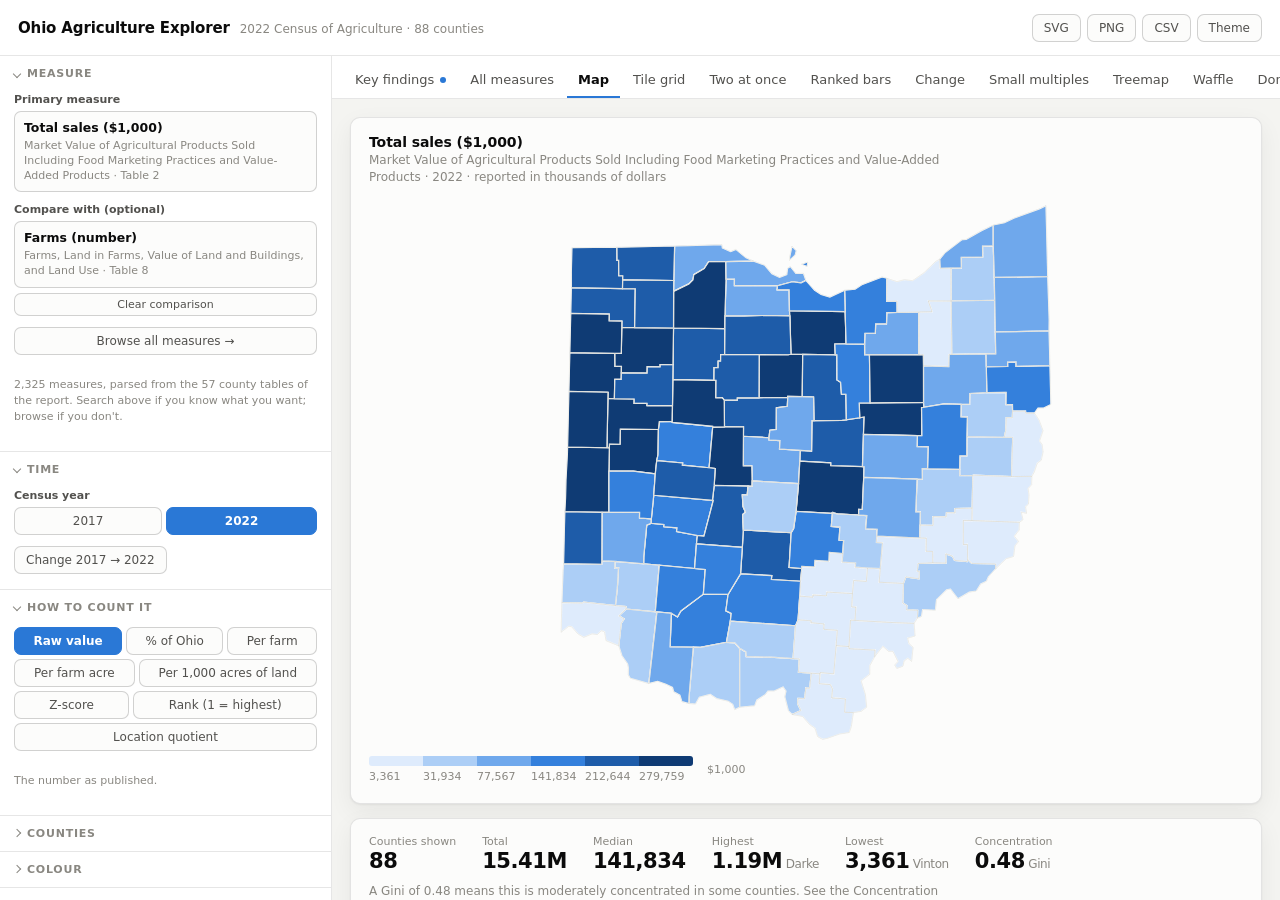
==== index.html @ d9097a83 "Add measure dictionary, nudge toward Key findings, fix label collisions Browsing beats searching whe" ====
<!doctype html>
<html lang="en" data-theme="light">
<head>
<meta charset="utf-8">
<meta name="viewport" content="width=device-width, initial-scale=1">
<title>Ohio Agriculture Explorer — 2022 Census of Agriculture</title>
<meta name="description" content="An interactive explorer for the USDA 2022 Census
of Agriculture, Ohio: 2,300 measures across all 88 counties, as maps, rankings,
treemaps, waffles and more.">
<style>
/* ============================================================================
   Ohio Agriculture Explorer — design tokens and shell
   Palette per the reference data-viz instance (validated light + dark).
   ========================================================================== */

:root {
  color-scheme: light;

  --surface-1:      #fcfcfb;   /* chart surface */
  --plane:          #f4f4f1;   /* page plane */
  --panel:          #ffffff;
  --text-primary:   #0b0b0b;
  --text-secondary: #52514e;
  --text-muted:     #898781;
  --grid:           #e1e0d9;
  --axis:           #c3c2b7;
  --border:         rgba(11, 11, 11, 0.10);
  --border-strong:  rgba(11, 11, 11, 0.18);
  --hover:          rgba(11, 11, 11, 0.05);
  --accent:         #2a78d6;
  --accent-ink:     #ffffff;
  --good:           #006300;
  --bad:            #d03b3b;

  --series-1: #2a78d6; --series-2: #eb6834; --series-3: #1baf7a;
  --series-4: #eda100; --series-5: #e87ba4; --series-6: #008300;
  --series-7: #4a3aa7; --series-8: #e34948;

  --shadow: 0 1px 2px rgba(11,11,11,.05), 0 8px 24px rgba(11,11,11,.06);
  --radius: 10px;
  --sans: system-ui, -apple-system, "Segoe UI", sans-serif;
  --mono: ui-monospace, SFMono-Regular, Menlo, monospace;
}

:root[data-theme="dark"] {
  color-scheme: dark;

  --surface-1:      #1a1a19;
  --plane:          #0d0d0d;
  --panel:          #141413;
  --text-primary:   #ffffff;
  --text-secondary: #c3c2b7;
  --text-muted:     #898781;
  --grid:           #2c2c2a;
  --axis:           #383835;
  --border:         rgba(255, 255, 255, 0.10);
  --border-strong:  rgba(255, 255, 255, 0.20);
  --hover:          rgba(255, 255, 255, 0.06);
  --accent:         #3987e5;
  --accent-ink:     #0d0d0d;
  --good:           #0ca30c;
  --bad:            #e66767;

  --series-1: #3987e5; --series-2: #d95926; --series-3: #199e70;
  --series-4: #c98500; --series-5: #d55181; --series-6: #008300;
  --series-7: #9085e9; --series-8: #e66767;

  --shadow: 0 1px 2px rgba(0,0,0,.4), 0 8px 24px rgba(0,0,0,.35);
}

* { box-sizing: border-box; }

html, body {
  margin: 0; height: 100%;
  background: var(--plane);
  color: var(--text-primary);
  font-family: var(--sans);
  font-size: 14px;
  -webkit-font-smoothing: antialiased;
}

button, input, select, textarea { font: inherit; color: inherit; }

/* ------------------------------------------------------------------ layout */

#app {
  display: grid;
  grid-template-rows: auto 1fr;
  grid-template-columns: 332px 1fr;
  grid-template-areas: "head head" "side main";
  height: 100vh;
}

header {
  grid-area: head;
  display: flex; align-items: center; gap: 16px;
  padding: 0 18px; height: 56px;
  background: var(--panel);
  border-bottom: 1px solid var(--border);
}

.brand { display: flex; align-items: baseline; gap: 10px; min-width: 0; }
.brand h1 { font-size: 15px; font-weight: 650; margin: 0; letter-spacing: -0.01em; }
.brand .sub { font-size: 12px; color: var(--text-muted); white-space: nowrap; }

.head-spacer { flex: 1; }

.head-actions { display: flex; gap: 6px; align-items: center; }

aside {
  grid-area: side;
  background: var(--panel);
  border-right: 1px solid var(--border);
  overflow-y: auto;
  overscroll-behavior: contain;
}

main {
  grid-area: main;
  display: flex; flex-direction: column;
  min-width: 0; min-height: 0;
  background: var(--plane);
}

/* ------------------------------------------------------------------ tabs */

.viewbar {
  display: flex; gap: 2px; padding: 8px 12px 0;
  overflow-x: auto; scrollbar-width: thin;
  border-bottom: 1px solid var(--border);
  background: var(--panel);
}
.viewbar button {
  border: 0; background: none; cursor: pointer;
  padding: 8px 11px 9px; border-radius: 7px 7px 0 0;
  color: var(--text-secondary); font-size: 13px; white-space: nowrap;
  border-bottom: 2px solid transparent;
}
.viewbar button:hover { background: var(--hover); color: var(--text-primary); }
.viewbar button[aria-selected="true"] {
  color: var(--text-primary); font-weight: 600;
  border-bottom-color: var(--accent);
}

.canvas-wrap {
  flex: 1; min-height: 0; overflow: auto;
  padding: 18px; display: flex; flex-direction: column; gap: 14px;
}

.card {
  background: var(--surface-1);
  border: 1px solid var(--border);
  border-radius: var(--radius);
  box-shadow: var(--shadow);
  padding: 16px 18px 18px;
}

.card h2 {
  margin: 0 0 2px; font-size: 14px; font-weight: 620;
  letter-spacing: -0.005em;
}
.card .caption {
  margin: 0 0 14px; font-size: 12px; color: var(--text-muted);
  line-height: 1.45; max-width: 78ch;
}

svg { display: block; max-width: 100%; }
svg.chart { margin-inline: auto; }
svg text { font-family: var(--sans); }

/* ------------------------------------------------------------- sidebar UI */

.group { border-bottom: 1px solid var(--border); }
.group > summary {
  list-style: none; cursor: pointer; user-select: none;
  padding: 11px 14px; font-size: 11px; font-weight: 660;
  letter-spacing: .07em; text-transform: uppercase;
  color: var(--text-muted);
  display: flex; align-items: center; gap: 7px;
}
.group > summary::-webkit-details-marker { display: none; }
.group > summary:hover { color: var(--text-primary); background: var(--hover); }
.group > summary::before {
  content: ""; width: 5px; height: 5px; flex: none;
  border-right: 1.5px solid currentColor; border-bottom: 1.5px solid currentColor;
  transform: rotate(-45deg); transition: transform .15s;
}
.group[open] > summary::before { transform: rotate(45deg); }
.group .body { padding: 2px 14px 15px; display: flex; flex-direction: column; gap: 11px; }

label.field { display: flex; flex-direction: column; gap: 5px; }
label.field > span {
  font-size: 11px; color: var(--text-secondary); font-weight: 550;
}

input[type="text"], input[type="search"], select {
  width: 100%; padding: 7px 9px;
  background: var(--surface-1); color: var(--text-primary);
  border: 1px solid var(--border-strong); border-radius: 7px;
  outline: none;
}
input:focus-visible, select:focus-visible, button:focus-visible {
  outline: 2px solid var(--accent); outline-offset: 1px;
}
input[type="range"] { width: 100%; accent-color: var(--accent); }

/* segmented control */
.seg { display: flex; flex-wrap: wrap; gap: 4px; }
.seg button {
  flex: 1 1 auto; min-width: fit-content;
  padding: 6px 9px; border-radius: 7px; cursor: pointer;
  border: 1px solid var(--border-strong); background: var(--surface-1);
  color: var(--text-secondary); font-size: 12px; white-space: nowrap;
}
.seg button:hover { background: var(--hover); color: var(--text-primary); }
.seg button[aria-pressed="true"] {
  background: var(--accent); border-color: var(--accent);
  color: var(--accent-ink); font-weight: 600;
}

.btn {
  padding: 6px 11px; border-radius: 7px; cursor: pointer;
  border: 1px solid var(--border-strong); background: var(--surface-1);
  color: var(--text-secondary); font-size: 12px; white-space: nowrap;
}
.btn:hover { background: var(--hover); color: var(--text-primary); }
.btn.primary {
  background: var(--accent); border-color: var(--accent);
  color: var(--accent-ink); font-weight: 600;
}
.btn.sm { padding: 4px 8px; font-size: 11px; }

.row { display: flex; gap: 6px; align-items: center; flex-wrap: wrap; }
.hint { font-size: 11px; color: var(--text-muted); line-height: 1.45; }

/* metric picker */
.picker { position: relative; }
.picker .current {
  width: 100%; text-align: left; cursor: pointer;
  padding: 8px 9px; border-radius: 7px; line-height: 1.35;
  border: 1px solid var(--border-strong); background: var(--surface-1);
}
.picker .current:hover { background: var(--hover); }
.picker .current .lab { font-size: 12.5px; font-weight: 560; display: block; }
.picker .current .ctx { font-size: 11px; color: var(--text-muted); display: block; margin-top: 2px; }

.results {
  position: absolute; z-index: 40; left: 0; right: 0; top: calc(100% + 4px);
  max-height: 340px; overflow-y: auto;
  background: var(--panel); border: 1px solid var(--border-strong);
  border-radius: 9px; box-shadow: var(--shadow); padding: 5px;
}
.results .opt {
  padding: 6px 8px; border-radius: 6px; cursor: pointer; line-height: 1.3;
}
.results .opt:hover, .results .opt.active { background: var(--hover); }
.results .opt .lab { font-size: 12.5px; }
.results .opt .ctx { font-size: 10.5px; color: var(--text-muted); }
.results .head {
  padding: 6px 8px 3px; font-size: 10px; letter-spacing: .07em;
  text-transform: uppercase; color: var(--text-muted); font-weight: 650;
}

/* county chooser */
.county-list {
  max-height: 260px; overflow-y: auto; border: 1px solid var(--border);
  border-radius: 8px; padding: 4px; background: var(--surface-1);
}
.county-list .cty {
  display: flex; align-items: center; gap: 7px;
  padding: 3px 6px; border-radius: 5px; cursor: pointer; font-size: 12px;
}
.county-list .cty:hover { background: var(--hover); }
.county-list .cty input { accent-color: var(--accent); margin: 0; }
.county-list .cty .v { margin-left: auto; color: var(--text-muted); font-variant-numeric: tabular-nums; font-size: 11px; }

.chips { display: flex; flex-wrap: wrap; gap: 4px; }
.chip {
  font-size: 11px; padding: 3px 8px; border-radius: 999px; cursor: pointer;
  border: 1px solid var(--border-strong); background: var(--surface-1);
  color: var(--text-secondary);
}
.chip:hover { background: var(--hover); color: var(--text-primary); }
.chip[aria-pressed="true"] { background: var(--accent); border-color: var(--accent); color: var(--accent-ink); }

/* palette swatches */
.ramps { display: flex; flex-direction: column; gap: 4px; }
.ramp {
  display: flex; align-items: center; gap: 8px; cursor: pointer;
  padding: 4px 5px; border-radius: 7px; border: 1px solid transparent;
}
.ramp:hover { background: var(--hover); }
.ramp[aria-pressed="true"] { border-color: var(--accent); background: var(--hover); }
.ramp .bar { display: flex; height: 13px; flex: 1; border-radius: 3px; overflow: hidden; }
.ramp .bar i { flex: 1; }
.ramp .nm { font-size: 11px; color: var(--text-secondary); width: 62px; flex: none; }

/* ------------------------------------------------- measure dictionary */

.browse-card { padding: 12px 14px; }

.browse-head {
  display: flex; align-items: center; gap: 9px; width: 100%;
  background: none; border: 0; cursor: pointer; text-align: left;
  padding: 2px; border-radius: 7px; color: inherit;
}
.browse-head:hover { background: var(--hover); }
.browse-head .nm { font-size: 13px; min-width: 0; }
.browse-head .nm strong { font-weight: 620; }
.browse-head .tw {
  width: 6px; height: 6px; flex: none; margin: 0 3px;
  border-right: 1.6px solid var(--text-muted);
  border-bottom: 1.6px solid var(--text-muted);
  transform: rotate(-45deg); transition: transform .15s;
}
.browse-head[aria-expanded="true"] .tw { transform: rotate(45deg); }

.browse-sec {
  font-size: 10.5px; letter-spacing: .06em; text-transform: uppercase;
  color: var(--text-muted); font-weight: 650;
  margin: 12px 0 5px; padding-top: 8px; border-top: 1px solid var(--border);
}

.browse-list {
  display: grid; gap: 2px;
  grid-template-columns: repeat(auto-fill, minmax(330px, 1fr));
}

.browse-row {
  display: flex; align-items: center; gap: 8px;
  padding: 4px 6px; border-radius: 7px; min-width: 0;
}
.browse-row:hover { background: var(--hover); }
.browse-row.on { background: color-mix(in srgb, var(--accent) 12%, transparent); }

.browse-row .pick {
  flex: 1; min-width: 0; text-align: left; border: 0; background: none;
  cursor: pointer; padding: 2px 0; color: inherit;
  display: flex; flex-direction: column; gap: 1px;
}
.browse-row .pick .lab { font-size: 12.5px; line-height: 1.35; }
.browse-row.on .pick .lab { font-weight: 640; color: var(--accent); }
.browse-row .pick .meta {
  display: flex; gap: 5px; font-size: 10.5px; color: var(--text-muted);
  font-variant-numeric: tabular-nums;
}

.browse-row .cov {
  width: 34px; height: 4px; flex: none; border-radius: 2px;
  background: var(--grid); overflow: hidden;
}
.browse-row .cov i { display: block; height: 100%; background: var(--axis); }

/* The compare chip is a second action on a list of hundreds — it stays out of
   the way until the row is under the cursor, or until it is actually in use. */
.browse-row .cmp {
  flex: none; font-size: 10.5px; padding: 2px 7px; border-radius: 999px;
  border: 1px solid var(--border-strong); background: var(--surface-1);
  color: var(--text-muted); cursor: pointer;
  opacity: 0; transition: opacity .12s;
}
.browse-row:hover .cmp,
.browse-row:focus-within .cmp,
.browse-row .cmp.on { opacity: 1; }
.browse-row .cmp:hover { color: var(--text-primary); background: var(--hover); }
.browse-row .cmp.on {
  background: var(--accent); border-color: var(--accent);
  color: var(--accent-ink); font-weight: 600;
}

/* ------------------------------------------- nudge toward Key findings */

/*
 * A dot beside the first tab until it has been opened once. It stops for good
 * after that (remembered in localStorage), and holds still for anyone who has
 * asked for reduced motion.
 */
.viewbar button .nudge {
  display: inline-block; width: 6px; height: 6px; border-radius: 50%;
  background: var(--accent); margin-left: 6px; vertical-align: 1px;
  animation: nudge-pulse 2.6s ease-in-out infinite;
}
@keyframes nudge-pulse {
  0%, 100% { opacity: 1; box-shadow: 0 0 0 0 color-mix(in srgb, var(--accent) 55%, transparent); }
  50%      { opacity: .75; box-shadow: 0 0 0 5px color-mix(in srgb, var(--accent) 0%, transparent); }
}
@media (prefers-reduced-motion: reduce) {
  .viewbar button .nudge { animation: none; }
}

/* ------------------------------------------------------------------ chart */

.axis-line { stroke: var(--axis); stroke-width: 1; }
.grid-line  { stroke: var(--grid); stroke-width: 1; }
.tick-text  { fill: var(--text-muted); font-size: 11px; font-variant-numeric: tabular-nums; }
.mark-label { fill: var(--text-secondary); font-size: 11px; }
.title-text { fill: var(--text-primary); font-size: 13px; font-weight: 600; }
.geo-stroke { stroke: var(--surface-1); stroke-width: 1.2; }
.no-data    { fill: var(--grid); }

.legend { display: flex; align-items: center; gap: 14px; flex-wrap: wrap; margin-top: 12px; }
.legend .item { display: flex; align-items: center; gap: 6px; font-size: 11.5px; color: var(--text-secondary); }
.legend .sw { width: 11px; height: 11px; border-radius: 3px; flex: none; }

#tooltip {
  position: fixed; z-index: 90; pointer-events: none; opacity: 0;
  transition: opacity .1s;
  background: var(--panel); color: var(--text-primary);
  border: 1px solid var(--border-strong); border-radius: 8px;
  box-shadow: var(--shadow); padding: 8px 10px;
  font-size: 12px; line-height: 1.45; max-width: 300px;
}
#tooltip .t-name { font-weight: 640; margin-bottom: 3px; }
#tooltip .t-row { display: flex; gap: 12px; justify-content: space-between; }
#tooltip .t-row span:last-child { font-variant-numeric: tabular-nums; }
#tooltip .t-note { color: var(--text-muted); font-size: 11px; margin-top: 4px; }

/* ------------------------------------------------------------------ table */

table.data { border-collapse: collapse; width: 100%; font-size: 12.5px; }
table.data th, table.data td {
  text-align: left; padding: 6px 10px; border-bottom: 1px solid var(--border);
  white-space: nowrap;
}
table.data th {
  position: sticky; top: 0; background: var(--surface-1); z-index: 2;
  font-weight: 620; color: var(--text-secondary); cursor: pointer;
}
table.data th:hover { color: var(--text-primary); }
table.data td.num { text-align: right; font-variant-numeric: tabular-nums; }
table.data tbody tr:hover { background: var(--hover); }

.scroll-x { overflow-x: auto; }
.empty {
  padding: 40px 20px; text-align: center; color: var(--text-muted);
  font-size: 13px; line-height: 1.6;
}

.stat-row { display: flex; flex-wrap: wrap; gap: 26px; margin-bottom: 4px; }
.stat { display: flex; flex-direction: column; gap: 1px; }
.stat .k { font-size: 11px; color: var(--text-muted); }
.stat .v { font-size: 21px; font-weight: 600; letter-spacing: -0.02em; }
.stat .v small { font-size: 12px; font-weight: 500; color: var(--text-muted); }

@media (max-width: 900px) {
  #app { grid-template-columns: 1fr; grid-template-areas: "head" "side" "main"; height: auto; }
  aside { max-height: 46vh; }
}

@media print {
  aside, header, .viewbar { display: none; }
  #app { display: block; }
  .card { break-inside: avoid; box-shadow: none; }
}

</style>
</head>
<body>
<noscript><p style="padding:24px;font:14px system-ui">
This explorer needs JavaScript — every chart is drawn in the browser from data
embedded in this file.</p></noscript>
<script type="application/octet-stream" id="payload">
H4sICNuIc2oC/3BheWxvYWQuanNvbgDsvWtz4ziSLvxXGB37oTqipg9xJ+fDRKhcqiqfdtley+7a2X0n3lDZ7LKiVZJXlqa3dmP/+wFJiSJAkOIFFAFIET1T
Nizx8jyZicxEIvE/P70uN6vH6Ke//vQweT/yrkeTyVsP+hB6F9HidfPqLX/3Rt9Ws8fNfL1ZRd5fvJvn2fKt99tyvvkeeeCt9zFafltNX55nj95oFU29SbSa
Ra9vvdvpau0h4r0ZXfwFwr+M/oLIzz+9/elxuVms+Qd++ut//M9Pi+n3+Najp+n3V/6332cvfPwnFPo+4L/Ol4uf/vqXAP2CQxjyX6frn/6Kgl8YA29/mvJb
8d8Yooz84seXnfNf3/60Wv7501+B/79v9xefz6OFeHG0vzj+BWCyvTb2f2GhH+4uDgmjvp9dHG4vjvLXfn2eTxdP4tXJ/urwF+RjuL98QP0guzzzabi/PFNf
fj39uplPxRuw/Q34Ewdsd33AH59lj49xiCDLrg/A9gYCNutnzrJ49TD/+D7KHh+FvyAc7KGHEMHi4wf5q2++zaez/46E6wOQB59fI4c+IQjt0adBCPePv70+
zl3/XTT/vlysxcujPDghgHh/eY5c9vTYJxQXwaH5y/MRUXAAyUtlQEKyl8oA76lFAFEACpIjiOW7zXoercTLszw0hMRg76DHlO0lJwwCtn94XwH9xXS1Ws7n
4uVzzPKHYyHKIR+GYI88JDjcY+MroL94nn5/mc6+ifhAQWsZQ7k7AEb33DIMQlxQ2zz4F/Pp6g/x4kgAP7s2BydgJCc3GAVhAXsmXDtaFQQHEkEuAQr21/fJ
Xq1gECLiF+QyFK4/W6yXEjRMeHrISE6tCNpfngJOfOHxBW5j0/t1Nl2IZgGGeckPuJXLmTVMw5zoYwSLoi/Qu3x9Xj7K74BAXoC4DLL9HWDo0+wO1A/9vVUO
tjcg+Ruspn/+vlyJlhOhvOnhlpjmLSeDOcMMMMquTxSW82LzY/q8/CYihEj++WnI4N5yxtZyr1+x6S88P8hd/z2XTtGuIUF5KUUgJ/tcMzJwOPdBUXnzsv8+
+p2z+yhdPxSMA/Dx/uFhiPfaSxGCQeH6ULj+fPon/7RwfSzorg/9nOFEEO+NT4AoxgXw8+SOuQMgXlsglvmI5oAHQXZtwAWH7K9NFcB/mM5Wv8+iuSg5WJhz
uV3OGQeG/PykFcDiDZhwgx/Rei09v6C8hL/P/vKE7uWSuwsMFMxaXnc/rKaLP7h5EC8fCtCHLHd5bpdhTnMZ3GsuVojOB+6mSVpLxAmXZVfn4FOf5QxniHOC
CRTgf5zO5zNRp4hALfcWaG5KTIDK5ixuRAvugjAlfoymG0lliaCyIGQ5Z4dQkPPVKPCD4pwlPP0qihYisUQgNgQ05+zEc9SeWcz9rAKzebn5uIlWi9foh3h9
YcolkIU5byTDBnHYcvYsVPD6afp9VmCWCswSiHNzCsjNWIR7haRgEULh8ovH5aM431JhvqVcjvbPHrK9teRSyR3ZAjZIuPzqSZJ5KrhSFMEcMpTPgdnVfcBR
LFwdi1dfzV5lbJggOAHOz1XCVILzXqavMGefosVKpJWGYgABwr1Ucvu+t5WUQkyLfmD+4rNvxRCCARH6EOeIDdkeHO44sKIfJTDLaZ0tvomXF3QWhzmxIX4O
GxrSnB9IFebs03L+PRLjByZobIhJDngS5OYpxiMjUJhkBWI3K4lVxvJPTrnW74EHaG/LEA/qCCs8en4S/L/Txz9koWFC7EMRzjngyaS1AyYIw6A4TeVt2f+N
fv89Wsk3CIAQuhE/p1OxDch5gdwLL/poebH8dbH8L/HiIq0M5CIrLqL72AdxdStOgvlrX00l7yYQWIVJMJJNIgHMZAbwOAWBoj75wsX/XEWyexMIzBIGg/08
wmOpvTGLo7AisyCvU1ezoswHArUY5X1LTksmlhhRBopCn7fFV9yvFGkNgejcBznXm4eFuYdHKCw69wLyy9VUMpWhwCsAJOe2In+fr+BCjwJSnGLzV988TkV1
DQU7TMK8KaM+2Ms84CzTYqYld/HP06eCGQ6FCRaF2QQYuzYA5pAJQG4SwYoJ9jN36BcyraEY9JC8tQkDHOa9YlW8j4QbrGbi4wMxDQUIyhuzEOemER7+48Lj
543Z54hPgVPx6gKxPoAsb81yqRBuiHOTFFNYs8/R7NureHHRDgcg59pw7z4XixNIi8GaYMw+R6tHMVcBfDHcgTl14gF4jlcSUlbwPQRgZty3Ea8diqE4zntN
OOexUv4iYcFjzevq5+VitRQsDQBCFOvTvNfEQA4Y7g5SVDRlTLz8+tvyeyT6BwAICUYePOVvEeaIDQmBqPAC4h1WkrUBQGA2gCR3dQpY3vsgABWYDcSrx2PC
1QVDHOy9g5hZLik5rzLMGQSiYnbzGtvhzXfxBmKC0Uc55yZE+zkQQ5JPtDAFu9fLr3ORXCiQiynM2RuWSGmWJWK5KDlUIH+zXvMoWbw6kmJkkItG0D7FAnj0
D2ABm7yxvJ1u5k+SNQNiDork5hEQp6lFZoOC3OQNwm20koQSCsTyiCYf6xCauzjIPzxTQHPLJ1iOjXR9MYrda20sln6wd1ohd0BJAZxAuL7ofgAk2mGazd5J
cg7jfXKCy79fsMN5h/h2uVpPv0mXR2KwAPKGmDtL+xkWhNgvmgQB+FUkCyUSaKV7xyyxOHQvlPwvfjE1JCC/WfOfxKsLlpj7eTgfp+G92+cHASgam/wMeDd7
LAQjAAn6yl3W3BzIWJhzP2je1FOFQbhbvoqTlJR0CnGQX2zILWXw4L5Ia15kJvyxubkRRRIL+gqwj4Q4LRfp8CcpTt95fZ08zpbrpXh1IekU7rU1XaPaS02c
JQmK1iA/w06iRfQoGhsx6QQozhsDtA8yUWyVSeHh8zI5eY7mXyVoxDkWZ/52ku5juXSiH8JiVijvsk7WUqoeEMEKc6RDYYVtbwpoAMKiFc6L5GTz/ftsLV5d
0FZCcqEIAEEuSsMwp02hApf71eb71424TALyKSf+uMmKXSY0CO1ziSHhDnLRpRRusHl9nK64qRTFngjJCRzSnPeECcJ7fLhSgcIr5MF/WMg+KxHsMMIY5LP0
QS4A51cvCn3+4r9NF96XaCXCL2WdAMtJTiB4ZyAgRdcvT+5vhXUSQJFobWDO0kMc5map2FEsWJu8pf8yXa0i6eriIk9+isI4yGcTAwIKQh8IF3995tN34fEF
Zgmfm/J32Bs0H3PfpECseIMfYrISUCGZmFt9jIEPcovihOQn8EAB/JdZnMgV19wBA+XeB6E0H45gUFxhyFvLL8ulOIkwMZmIglyYiRHO2Uri59bckUKnvvzg
pn4pyiQToljsA0Em9wrFrRkKUUHm0f/+4+1P36LlT3/9n5/WP16SRHo0jesdLpbzefS43upYOpaWLoif43+dPeVWsV5WyxeuOEmdw8FFr/9Nbv49WnOPbf8E
t8v5j2/JfR+Xyzh/Ol0nt/6P/0jmA8Cnr3iG5y7zP97+R+Kr81lGHoLcHiZDNNgOsThNnA5lI9woxJYZAJpdinsRyRAk8hCPwJKh/TMwH0kjySP84x//G9NW
BlQa/iqBUsfKzWGCv3Ch5pjEYR7aAQBoAN8mcygNt0M+46opDwGUDO1wArEzhQtDfnL5OIjeDgWMEWmIBoilQ9vLx0MsBSoI4O65YMBS7ADbDSVPrxjavtAB
hNMUvhLhkoR/G0kMAj9FirJgKwZ84k3xpNsX3g3lXoUPxUFHyRAOsiHG7VDJkI93lycAw5KhgPvz26H0UeOhMJSGQu4rCEPbFzoIMSuHWL0s0Rzj2O8IExWF
/J22EoS4mY+HEJ9KtkOQ4e0QotlQCjvmnksyFAPpJ3KG4VaR48V1gtKh3YeCACXgcW9id0MI/cSWcFuejaQIA+bj7KnSBwUMAmkoefZDcAalEqtKd7exCAzT
5HHQzrBRLnTJAPcAsqHkvQgPdnYjEEsjiNHtUDYSZwCSEYK2Q5C7QMkQ3as5Sz/E0O5D3GdNbsefY/dMIEwvBTl22yHMtkOYyiMU76wWt2MJt5mlEd73EPhJ
pKcEv6wioTkB+JfAh4k1xPy5k2fEHHqE0iEGt0MQBiQd2mrvfohbFSB9kTt2UBri9mY7gklq8BUjBLHt0O6pIPd75CGWfVF49kNwklLToF6JbgOmz4O/t3EF
FPF3xpc7ZygZwlge4QDubFycyUuGYDaUfIaFjG4HKGbJCIM7w0sJV4w0abG7G+WecjzENQPubse/kQzRcMcT4DNrMsQYk4YopHQ7xCNNkDwU2lEgvN5BfwKU
+hPKzH6byW43jdGA7kBBqVksjjAfwhJPSeFOwbg4NL02prtPhSS1FhRRaQSHGeE+2FrvAGdDnNbU7OPd3Adx6gpijKg0FC/67qZWbt3TIYKlmTt5wUMc4FIT
os5BtJF5HAfhiUXDaKfQuyHuGezsAEpNIWIhlIZwAHaWx/fhFjsEpCEEdpfyQXp1yLaTBh/iljmZ5wKcWSzAkqtn7uH+sUDI5AeNn/0QmKR0MlRnRdp4Fgrf
lE9DqXXcKSsfClOnFu3MDP8xrsmOh3AAhaGcU5tUd8kjEKQhiU93TkpcXJMMgcyVyYb2Xyy4zNLDH0KTlpqHsjRH+9ktfsrM+GHf3zr2OzkMt2/iI1k0FUM8
0MfyENhPndtrBYBQaYgGJJvvMFWPcNsuzm3KoRDCwlD8fgchJ2WQq3MzbQBH3PtJppYgZGWzjXJO8n2SfDFeCtqpcJzsi4cYkEd2Qodj1U1mqbhKNM9LnOEB
kGVDMJ0XcYZ59qQ4sxnCwx/0J0pta1ntWRuDwFL1BARmukhDlA75TBqCEO7sAYWQpkNA6fmXxgeKKAKiBLuQgCyu4PNlOuQTeQiCXUDCXV2QDqEwG0q9mCDE
mTFjYepUhAGQh1CQvU/Io/3EjYIoG0qFIUQZEIzHWukQ2FmzPICHKMWg3ONW1+i2cVoUU7/CQciGQLDzSEJItkMEZkPhdgILSDHCKI9CqJ+4OwCSLHsUr+LF
QxjugnHufMA0xsFI8lEUQ8nrHFSaUhOkrjZtFZ0HYRJycOOykx4Yv5tqhOJMPYAPYckQA3g3xM0USodINgKSWW/nce9HCnOxOJR/zEOmG5Yam7LF31aSSWBi
lmmYuZtxejJWOwBhlsQkaWSSpSIxSm052PnJDAGWRiF4L4Tp1zD3W3eyG1dWx0MszCQ8ROkXfZo9AE1DIwIyh154zEPIled/S5aeW4lckV6FEOyGAMJIGIrn
b7azrX5Q8LUUnpxwx4NpnFLpKanNa5XJkW2K0vIosiTFVIoi3wKC7XyGAjlRsxMM+Avk2ilMSzDe0RYIk1duCGRhHAZh+kUIswQPTQU2m13iB0Xp7AKzIJEF
MP1QiFSm9WCKpzQnodzR0soDBtvZG+xzK2GCLgeLSEPccEDJs0TAx/IQyVytiuAvF2XB1LULwT4UC+h2KMgeK/egB+Pa8lCspPCgVXYBoK1lz5IpCAWp0fYB
kIYwYfs8gZ/mpUgAsiG8zamFQWY3aTIH4b2EBemHYLD/EApxmgjLTLIfb91LhpiYTcily/ZJ/yypJr3PIdFkpTO1usq81XIQJImo0N1aBZ99CUDy0Db4pGi/
hLN1eCmCVBrKvCo+R/tBkA5l05AquVvIACvSxDBNGGVPJT37QTDLV37UGwLapdILU6xqIt4N0XCfTU/NJqFoZ5MpSPWTx1uZjYzLgZIhuB8C6URMQZDl4VPj
Ssnuhij5nYR09614T2U6tLfSnPb0CTI3A8QZueTRKcwvFSYvmF2KpXYbM7h7chj6yYfQLuEKueuQPhMKs4fi3kRydUQzTaMofT/ESGGIApif0pKhTLUF3A9J
QliqVspi8HYrgCjRfLzzKfZraAxmlozF27WSoSwKwQSl7i7a+fYYp24yA36WTWU4dZNzCVaYpqOYD7KgAG0/hTOzBVJrRyECQnaTD4FgZ7VIEq7FQ5lti+sf
E6vFsmfgoWliFLm12z17vFqevHSYZdAZTh8LU7JfXtxCA7LwRUDrYE6blK+RKyq+22gxgqk0+bu8T9y0IJV7rqaZp0MDlg7t3MY0YuZI7uISxpU+HcqShAyn
qwpcsnYRcxBX/cdDmWcZ+Gna38fZlSiF6SP5uzCIBT6/XxC7QoFwJT60y5fzIUxg+qlw98WAkORTQbj7EJfzIBlhQfYukLHke34WxgdhenFIssV+HD9nEMcM
uweNdy2kQ5nu+zDYPnsWRqffIpkf6YepLfCz1YCMA4AKQzEtB6PcUnOv3rLZRk74fJXChjNHOhsiWeyPCQ9XxU9x/ywxaj7KvFiVzBUhKOIkI8m1CqTkZsYx
G8I+zU+vcVFmSMK8dx8P7SU8qaxIdhuF0vdICLJ5gxuhZCjI7D+iMB0hOxHgvml6JUao4MkH8V6pDCk+iSWPgLO5DMf749Lq0QziYDuSSZPAw0E/oLw8QbW5
ro1cFF3IpOYwGcqKbtK18bhsZQ8JYrgwtKtgylAqlispapoKPqv4VIdAAqXRakkbjVYRO2DJi3DHY2c9IN46ecTP6jVQsM3LZ07lLjzP8vLxQkmal2O7RHU8
lOblKN5iHld1pKE+3SXY9kNxuw+p9iOrWthfi3tC2eUhTZ1dul0eVtSRKKpN4q2CKL0jzT6FIEgvT2mW3s2Dc9CjKU2aKnfmtVpWl5cFERc3khaFIEKk2iGC
grAwBHdfJBCkhSJ+9qn9UBYqxZUlafo8zJyOtB6MK0DmQgUo+R4Pb4OKtcniAmb+dQ6uOpZqg7LWuI3DqHh/xcKzYnm6YhE7lyBWpJFVyebdkJ8VM3B/h6RD
2cIR8VPIuU+YeZFhGtLxCQuXsye840ELVCrSZT2UWi2cF5YBi0uFEG7D4YAE8hDJKjU4ZjgdCrA8tEd4pwwUY1quMgXFUq7KK9buFSv8ijoAVcJoi0O2hiFC
czDBW6ogZftnWgXXhYlPMTsmaUT1UAD3ruR25Tzws2QCCoT5I56zfSIPFevZikVvxcI4Ctm2/CUsLzDOv90hvFmpcpSVsbdbuE+TXNwqiAv3cZgpra3nwkWc
NnyQhrhEJuEikCvciiM42F+8WAanKJbbPShBPpKGkmc/aGtKY4WSfmptvJ3iCq5qmVeqKFWUnSYlU0E6xEg2lNZOAR/sKljZ1hb4jITZULqe6WeVr2y7TB8y
sPNruDxvs/Uo+x5hSWQbb7zfPZafrjhlyeO47V6YhLFxX6rdp2C6SpQFxIkzl3wmUCxsH3TdS8W+rGdIq9wN3VZB4KxUm8fVaYEDzCx54njEQxTtpmISpAkA
tIuit5maZIjtXCQUpphAuh/iIWJad5FVXCMCE2JAuJuJUVpV6O+T0ElWJokPw92kzqEHQpqAPztD26FsJP+CB01NqW6odrR0ypXtE0KKtJEquVRMQSkSVYp0
liLppVhnUGXvi1X8ilp/4YUOyXT5qnJ5U7s25idb0vTBzmgEIdvWnflUHtotkWx1uGRo/0UCtxVdxaGAAHmIoiAbCtJgi4KtXCeLDKnnAejO3FC6XSEI4O4h
GE43RpAAUXkoZLgqvCsEgYpQsRBQKsJOCdWDYUSp+VLuF21Vu1i+dJMrJVQUHBarEhUL3opl8YJYKWFSxPCKSF+RD+CEbh1tUrUUlX/rg5N9af5H3X+03YIv
S9dSIAikpVVC2c5tiYsupAq8bCjce0XFaj5V2ZyiuE5Rglcs1KMoXXhCu+oSHFffpJOWTzJ3KlZcaSj/jgfLHll52WPZrtE28p9mu/k774viuNefzMo4zCo+
kkXJeCjw9+uU6RcJykrnuLACeQikVZQByirnkuxnPJSZCcxAKH1qN0Rxlt/BIK3q4fiHmcalZTZ058TFybrtY4VZyR0M0oeg+wxZ3AcjKe4MswIWxLb1npDI
QygM87VVCQ5s9ykQd/BIAMyKYWL3NBlC2eWhn7p6KFtBSPJcyZIfzWodGUjX9/blgnhLhZ8tMyQKngxl5V0kfRu0LzwkNOUrc5nipa/0OSHLLMquFhFCuqcw
ZQfuSxG3pEKaPfp2YWe3pyNeRUl5QD4IsyUTiFIt2a/R5EXtkPyXRxjl/XJa5TOKNR2Kyg9A6LZOFEkjQZDtGso2mgQ+UO09KdugotjFotjrorBqCtsnvM4h
w16+MFjSk7zV0mAxa6/aUKvYparYyyqXXqhqHBSFEKoshCJXUchnFHMeisyIKn+iyLIUVyoEZA5Ww5W6QqVdApuzpfT+FD6iwpNU+JsUBlhIysXXSMt8MUVY
+hS3ldm1/JQujg/LvrjN00F/N8SflApFebHTg4iQ7vbTxoLJJpt9UF/MBihyBsX9rIpNr6oljeLCh2J5RMD5oJ6WZ3ZVhx60CSmTyDBeW0QhzQeLyQpkCMqD
ZUVIXYy7uT+QrmcTsIsC+fS3/R4JhKLZePE022yN4v7d8ZDvh/m6jeRJs/ARpeuplGRbEzkfRFg93ebSk9VatH92nH5xtwFru18xubiMAqqRZUSlBlXd0alL
aSTbTdqqaknVrKaYLIrutMLpFm54EIFSt1XddarVlF3YC5XkPOOBbJZVbOotbP0tSUUU9vLvFhe4ZhN5aNcqIJ6ylQNc0cHhzVj5LVvFjV25Fz5YY1pqKlR9
s9pYCkWCrlDtrqiJV1bOq4r/FKVqaQUH9LOSDRaQtHCIZv0cFOk/RY5QkUnMv87B1FN5WxbVUROdNmPnnEiUriv5KHu3pGNSUg2dG0oT4fmhbXqV0Sy9WtyP
XdiyrdjWrdj8Le8QV/u6+Zc5KLqlxlPdN63VXhHFrAMoSsuvwH4IppVc2U6nuENuUjWUFXFynzAtJMoaPjCSlueEOCsgScrqk9qmbO8Td1ZgWnkTZkMUpaVF
OHMzaUiS+hy2k934xAOaToWM4bxiJBP0fosUSz+E98X+cZ+kpACJZXtfAE6elDBfKOtOPpWVXAUs/SKPErMN53RbSQQz5QxCBNMn3Ss6Dej2U2F+X5g0hLFQ
PBVvcA/T96E02/Me9+OOh2CAy70EgdWDYlY6Q6n757Xf4a/oXSPkxhX174UqeXVdkqJ6Se7bpOjupG6gk3/Ug1sNS1W09EiNVtVghc1aPtqapKwrVXEPi2Kj
S8V2mADtw7y4o3QyBLMwz09Lu9mu+iMu0UvnHD5f0NKycUVtuaICXVGnrqhmV9S8Kyrji/vYcugdzK+X8lnW1bDVQkr5prLd9sPdQkduOWk/hIMsFiVxCjXX
hmX/IYAQPrRjrd7GM1Dec6W8FWOrXdLyTg/lfhDVrpFiQl+R9lcsDiiq5hS1daoKvGJXKEXvKMVebcWObrpdJ0LZijYDaQEIYr5yF8zBYj5UXsyn6oTfKo2F
GRN6CcF4039aarHb/xzvAdxWX1C8m9194G+rNrLy9ZCmBSDcOUZSEzhE9sXjrNAvQ9EXTtE9rtBjTtGJTtmvTtHVTpGqUyT0VMW6ebwORo2gfKNwsYtzq6hF
Cg8UMUTRp1M4fgrnUOVAFt1MRQpEkSfJPeXBhGCplSo7G6PVVFx0FRUOpcrtLPqmRQdW4eaqnOGiy6zaR1AocldUwqvq5YtV9Yra+2KBvqqK38fJG+JswkZb
vzduDCu4FsF+cSjuUJu+IN7Vh/KhZPmED/lZnjk5kSwegtl2s9SR4EOM7YOJVIaJT4Q6uXgo2yImsHpwJTIsX4lUtJdtt6VSSvWrO/Uo+vkouv7IC/rKZQPh
jgfDflIe9qtPgWwT+RcbxxS6y8SJp3QtM9dwJg2yEzHPukilgh/s6qCTM1KTEZitJ+1GWFa1i1IpjA+H3Q0FIUnNH8mWocBua1K2UI/8dPMiYDgr92Wp/wyz
bdjc9diuNSJVp5yDe85BedFPyTGTrQRR3mmr9NIU/krRqVF5PoqON8W+OHLzHFXPAFVjAVX7gdzbHHSiWHnnO+WZPG2m4WL6SZGjUmWyFPmuYlG9ovQ+ma2T
I1/2CYR4uVwawmmRZbjvQgzTmThEWRJs18BjHzvLbUaUvUhU/Q5zKBwU/HLbU3I8aZtQROGR7nzNrH4+3mSZNn/Buz1w8a7b3af2NhmhtMgQZ9pBYLgtH8x0
iE+IacUzykw+TsRVaHij6Iqj6Fqi6Cyn6D+n6FKn8KcVXrfCNxfwOpg1KZ1Ay07ybJXaLAq/YndKYQ+LugVKIbmiyMBIWZoqdcipTFGtFLqn0FCFHudf+GCL
5fJC6JJTMVutzRWLvhSlYYoCMkWZmaJrXNFDUM2qxam3OD8rZnEuEGI4guMsRHJ1AHDWAoWlrAMIdg/Kffd0a26YLX0RkjZL8MNsVw2Fad6Nh50ZDiyth+M2
fTe0rbwGOPNuuAu+HdpvXtiiDPxsbU8A/qAskIp224ozRts3NBe6hCt6ie92gSmGcm0JOAuB1AtW0UJWsflNtUWwuJFQsd2wYlOiYh9W8o4HfWhW7kMrTzpv
t+Wy6DDLTRuV7YYJ21YNYlyxN0Gxg0Gxz0GxG0Lltecf9WABSGmCazSfiy0wfb/duqNicbqwgC0tcSuWwZWL5aXt8ZVN9DMBU2wHVG4aVGwtVGxALO5SVHU9
VfRGzeNysIVC6SyjPlO7ffWDuKGMptk9tm9Ap+idUuiwUrl/LLfJrLgRTbFbrbinTXjQgxuVSn2kkjN2W22HLKb8irUFabYpHoLZEEnXeUCwT9mgdM0o61PC
h3A66YF9EgynNbAA7esHi30sFN0uFD0xFBkvRV5MseCsWJZWrF3nkTlojUq5Gq2fo4VUj9aOKkVDJEXbpGJvJUUDJh+njWD2+025QIbp11SVyeX1y4oqZ7kS
WlEtrSipLja5kRrhFHvl7DtQxQcAZ22j0reF2UqpgNtBR6iUSOVx5a2mFdnClHR6UnQ4kkqzlGc3KE54UGyAFR7iYLTGyte4f0TrtdRNt2UepJgUULUxLXYR
VVRfKRwVhTujcHqEhzjYRKpUVpRn73bpyb/vwahoh69oml+oj1JWUSkK9otV/aqmj7mnOtjwttRPUx8Eq0bpM/cVZuVQ5VvTULyvE+ERWTrj77vmpct5dN9Y
ik/lyZxMaVbXsLsSzKrl89f+Bx/7j7ItoMXmaDxcSh6ChESonUq2mmdLIDz6Z3mPYltYlHwIiSdZxBtTs6xngEjid5Ag6/iUTFz5ZBMfAmybf9pP4GH6RRxm
y7LJKlY8xLJrBUlTRbA/A0PRE1PROVPZX1O1OzYP4OH9L+VN25SnObeZZJMl4CQRme2oomHinvAZKitJwH6aoCVov6EQb6tcCJJ2dVGaFQgoNnoVd4Optowp
NpYVt58pNqkVZvHCTK90BiBO32/fyddnwbbiOcgvlu+QOrhgVmoF1GdVtmubWSiTVfR9VHSHVPSQVHSaVLlfRV9D4ZAUvBZFG0BF4zaVW1zwnRUOtsINVzjr
CpdeUVOcR/TgHv/yQynUJ0t2OScoV62nqOkrHqBYPDqoeLyQKoGkSDMpklHFlJUisaU4Sk9x4J7qWD7F4X2KI/7yyByclMu3JKjON2+jjao6w2JzbkULb5Am
N7M2IbsOgnGi3Q/yxTtJYj1r/1uw3EqjpbBsBfOnCJgUfW0V3W8LHXIVTXSLJZOqwkpF+WWxSFOA+GCysXy1+Hn6/WU6+yalG1t2eFP4onIrNUXDNVVXNkXz
L1WLsOKaZ2FlVO0P55/0YGVRebffqdTePWi33Kha/MNpG1+6i+63W7ljj5b6+26H6Xogo1lPIJDmvrjzJheXBoSUnn+hOCRDcZRG8byN4pkciiVKxUKm8MYH
l+LLY63p83Ihd94OO/Y3CaSyXPFgB7mYVlFymxvaddZV9jdRdEFR9UpRdFSR+65UttFIXuhgPFte7hCtHsWmFvGHu5zjlfUUUB6QpThGq/ysrXy7uWJTOsVZ
B8IzHJwqy/cvTjfzJ0nwQMtCJ8UxmYrDNIsnbhZP5Sw9ulPYC1jYL6g4X014poOxGauIzeLDwIXYrF2GSHW4knxGo+IkR9Vxj4ozIVUnRxaP61b03Cs25lM0
7yuefFs8Hrdw4JPiUKjC0VGKA6YkpA5SV25aN6/xmQYbcYsqCDvVke0Sd6oj0RTHfikOB1MeISbG6CXuYMFpVLiWRf9T4aSqTqMpnlmTf+WDLICK5h6rpVhT
CkDL7oFi47xCb714IG2cwsJg3/0qSJEk+5Z8qS/KIBD28yepWpA1Rd4e/kahv+9tnG7NibsZlHeUUfSdUXSnUbSw2Y7EfQzzGz7koVR4do0URFgONn4qnQ7e
cSsnutCAdNjuui9eVayVq/sLFnr0KXoTKDoYqPocUJIOESi47MnWx8z15qFIus8RZOVVQVolzva1Bn56pVwtY1p+EMQeP1LU6x5camMVHVrW06+buVj+57NO
O7SCrFEHJzSZfbmYZOqT5peDzCsjQfqtkDDZNQwZkzdoBTgMy/Z6qc+jKzuzLn7Kg6s4pTm48WomLeF0ycPzMC9N6u7r9ClL08gUZOkt7seBbeI6Sz/nvrdL
sivPYFJkpRW5a0WGO9kcIO5YIiTdS8rNz36ThJ/WOwZZlx3FVifFBh/FqU/Fo6EUB0gJr3jYIy2dKa6XckMN2LIDYHGGVRzlqTjwU3EsqOLwUMURo4qDSBW9
bguNX4vGXGHxFfOCavIoNElTtFJTNFxTtWUrNm9TZP4V6wOKVQTVWkNxQSLPVyw//+Csx5TPHmNS/yeVne+AT+qc8fn0azSPZ6z59PGPr9GKa/+rN108ee+j
P3e/vpktHuebOLzx0lPet3/42fv/Nr7/lXl8SmG7n99F/CP8k9Nv0W7ow3SVdOF5XC7W0X+tky7IyQV+2j0YH0qu8Tfh63/LvvkaPa7jvvj8m1eji1/fje/u
LscTb3T93ns//rL79c3l9cXVw/vL64/e59Hd5c319g8/8ytsFrP4xr9vL7heviR3veCqk/w+jbXlrz/dx/96yfGSydD/v56t59H+if/q8ZeFMEEIpp0ff/An
joH9Kf7DT/+IX/Of0So+g/Kv3E789Lp5eVlFr68RRx2AWJkz/FEf+N8v19P57pfR4yqqi3z6xb9l39GG+XR7weNgzj0TAXOCBcxh75g3kfYd5k7LeVK7pglz
/kjldqamtPNryHbGdpknkswjAf/gSPjXlHwF/m7bedAH/tfxnzupgHQF67WASCwgkQX/eCw0UYQCC27PBawPFtr4PAn4jvg8mIqYYyhgTnvHvInAn4TPk6wR
a8G8rZ/jlIMDAxFs6gtgazMqHSZV52ZTKM2mVICc9gt5LYNySlMn9H3Rjd9EWyTfevfT79EgqZiH8RYy/gyjz+PBcAMSbkzAjTXFrZcUSilWRw4VkRQqEgEr
2gkrXakPO+QK1cPqiCkLU2QslNzRUMANasBNb6rBDnkjTXE7UorAEKkjUhIMIQE9rAc97aG9HbIHmqLXS0huiKRhCSssYuV3wkpXKG2HXIV1sOovBDZEoKDk
+FPB8Qe1lK/v0NUU3atIdfFv++2h0hdyWqB68Y7hMqim8/nQ0eTo6spQ1EhD1PqOJQWkTFppD3EXpHqIJM2VKVALqWHiyAHlC0sZSCxkIEO/O2q9RZHmyhpq
iNrxY8gBJa4qhOTYQS3Y9RlBGit3QdgQu77jxyHtmiRlWJCyIOiCVA/Ro7m2jNVA6iix44DCVL0yGtZRuyNGjkNqXWWNRBi0BqqXuNFQpePfzgM1nj9Fq91K
7/FDxvHV+/HdFrKh0Koy5ttv10Wrh1BRjdCRLZSEEBURom0R0hMiWiBD6CBCRwtyLECLNEDrKMGNEToorcgSYUUW4M6YaQ5qLJAz2ACzHlx0CxAKDyDUl2tu
hMJVruhAcACafl1yEwCq2rLCP+23AkiXK26+cqE8QHfT15eBV2/uRpNbI4KXyhJKGDZErQeXvBypI8fDviRfgYBU0AUpPa65JTJFaiF1tNUbU+SranWQfxp3
R01nYGOJrLGGqB0lwDFF4ogU5EAhyIFUC3aaAx1L5A41xK6H1RtL5k3YBSk9oaEdMoVADaT6ChHtECZUR+36DRWNAUpa5sK+ABRsDZSukNEOpcN5oCbr1fTP
4VZvJvd3oy8DB9mBtNYlLHVh0ACsHiJFNUBH9uIlcSKiOPltEdITIRovQogdBOhogaER4lS5+xDRbmjpDAjNF62wAVhHiQNNEDAiVXkgYXsACjpjpjn+M1/M
SAPIegj7TBAqLFktLFot3BYhPeGe+X4UOgBQX1GeCbJTXf2CD2lXv9GdEcoleZhY9DBxK4B0RXWm6xbAeZfpIm7I/M/pOnryLp5Xs9f19+mrd7+K1P54Ig7e
bOG9rJZPm+SNy+Wr/NIKh111ZZX4NRY5UkC0/LmagUylRAwMBJRJHygXhVQDykUZbiy3/aEcSGtCWAAZNAR5P6v2IsrJtGujKEszDkQCyrA3lL0Zt27f4qv1
grdw+VLkhU8NxgGTzAkQzYnfBwftzUkF8habE9Qa5PQPj5u1Jmj317MaUKwP0OvN96/JGWIaEM2upYJ0sfvjYJgSCVMkgho0ArU1bqaDVNFskIPEGoG0F462
elu8ggq2dfYpkxUX+GL/9elqHv3wfl+uvI+rKTf3b75uXp+jubqx/afp6p/Ra/x4pe7Uh1k050+/fWPZSd1fQLk3bHR3Nf679+Hmzvt4N7q89t68e5h8Gl81
73oJi9jmHqxhkloSRkIFNAN9aBblsz6aig1kNdCsJ6k60azsyu2LXbm7ofmvm+mCP+6PloDmvt4M0//cf9EYIcUNYd3P1V1UPpmbbVT5qo5eHE2kD80GKl9A
0w2VZ0Qfms1UvgCoXSpfVSzEYWWtYb3chcxtVX5/AXtU/oCQUn1oNlX5PJqOzPKwEZrt5dE9QRQPj2kOXW3hc1Dq8nHPxXK1MCTqubi5uzZNCAOpbgIKQAa6
gNQb8BwG8vgiGUiFqvl2LL7Qs6wTkH3EOofhHMTtqRZN3AjRo4U59uk40gWk3gjHOh0XTv7pBGQfwY2VOs5aItpzXGOijlNpDxwIBSSpLiT1xjT2TeSwAZB9
hTMmyh+TSiUBEWADXWDTFMrYJ2xCI5Xv36NVctXJSzRfDxrIjD9/Ht8lp2pNbsdX9zas3gh9/rphqTeWqYHl8cUSy8uK+XVFIBx00Q3LPsKZGogauHIjtE2v
AerRIhoblR1pw1JvUGOfsvvCwQfdsOwjrrFU2VlbUHsObYxU9gMCSrVhqTe4sXFmh02w7Cu+sU8IgXBOWnPgNEU4NkpcPsa5ma5fDVmruRndT4xbMJRibEQE
JANdSOoNcA4jeXyZrDzDHQiHiXVCso/w5jCegzg8lceGA+EUzsOQHi24MVHNq7akcSSRLiT1hjb2qblwrm4nJPsIbExV84o+CxxS1hLSnsMaE9WcSX4REP0i
qgtJvUGNhbM5bIBkXyGNkQJYDRvoApumgMZCact74bfLl8d4sevNy3KzeHp96004avPoaQg3/PbmNlkAe3N783D9fsKfhSN5NX4/KJZIWrXGoYAlbobl0bzG
GlgeX52rTh7gWCJtWOr1G22US6INyz48xxqIDuI6HhBQ1hbUnn1HI5X9gIBSbVjq9R4tVHbhRJKDWPblP5ophBU9QrkQhp2A0+RB2ihxQrP/H5EhGfG7v49N
i2Aqz0AFYuP/DjjqdcQP4nh8eaTSwgIUFhbEI2E64NhHNvwgmsO4OtWCCZsAerSoxkAFR1K2kQjZRuE0tS446o1o7FNwpAnHPqIZMxW8qp81B5S0A7TnSMZA
BT8gmFgTjnqjGOsUXDw0sBrHviIY+4Qv7ACapujFPkkTzj1Y/vgaTRfpysG75KchA5jJzd/fjUfX6YJC+pPx2zOBeDRCV0D1RjL1ADVrUw0QjwLoCmgfIU09
WI3brgmEw5jqIXu02MZO3Qc6AdUb5Nip+0gnoH1EO9bqPumAbM9hj6m6T6UCICgUAImni3RFVG8AZKXyi2eW1QC0r0jIWHms6B/P5THsCp+mmMhO4RO0ebP4
fb78M1p5kyh6Ss+q3C6MDeLGP1x/uLr5Mr7zJuPx++QQy91y2aCAVtcLiIc01kL0eM6RnYiiDoj2PYfXQnSAFUjJKaKCVySeutoVUc1zuJ0yShsi2tskbqpA
VsNHusKnaxK3UvpI3kJ+eY6m631SeIvfgPnNL5/Go/t9ungLqhFZjvKTzDioUC+oep2juqAO4G9WxeME6wW1jzxnXWiHyXZUiaxweEtddI+W67TUDgiHvWgA
Va9Lb6kdwKFeUPvIeZptB6TNuMJeXAI6odtzzGSuHag6JY+j6utFVW/cZKtDQBuD2lfoZPD8JFd1CQiS7ghqip4slUEqhE8zDsHKk4AcNoC6vL7nEamErgWu
E4W6gdUcRNUG1jSJxbqB7SWQqg2veaEUCVohfLxgymSbUOmbMt3Aag6obLUJJNQNbC9Bldk2gUk74IQNcBR0RLjvwMpgm1AdWlFfN7KagytrHQXaAtjeAiyT
56yqEIsSHSjqCrJslUWh+/Vo/vuU/8cnjB/em/Vy8frWe7/60S26ipcL+XU4H6+vu18+LOMnexvf523a+nQ2jx+1aQw2uvoQ/+d9Gv3de3N/cz3hz3v39+Yi
S0vAbvDsGst/hGNDulBSJtv6KCkqwkFKasq/YZRgTZRUeG/6WFH6eAeJqe/amcWNcO7gQW5axIKtiakRMbppwYSzuLpQot2C1Yg13bRgwjGnXSjpw4LVi1Kd
tWDCgVcNuKkdEnQjpjp+sNaCYal6CwvVW8IhrF046ceEVUcjjjphtD4lfauGozpR3U1cON2nKQGa9eAEFQACMVafx7eaJ/fcPsgs/S2+1cdVFC0en5cvO3KS
AZND+auYravRx/HbOHkymXiTy/S3+IiSj3fj8fXFp5vbHZ3JgA1+stwAWCAUHofQYRIB3Qg1VkMrCcXHIXTINEI3Wk320auY9QONzBqXhHDU9kp7VJFAKDsO
ocOkME7Q9vrhcQgdMgHiru2tUlUAemHWkPSJm7aXSnVckAmM+sdhdJjkyyk6vlQboUOnbhzVR+nEPUgF+kh/9B058XOCyofkvNBy/RytXMsO3dx/Gt85qZtV
9Y0QwWOSO1SmqDu5xmpuRfUVRPiY5A6bNepOscHxC5NYBgLNMNBOs4EpJHcNdFUdKoTsmOQOlU46UQMNw2OSO2xqyW0DXeljgR5ZNibN5K59rmxGCZF/THaH
SjmdqgdNNZM7fPrJYT2VmRSpJH1TefRU1IkqpdAc9CI+yjHekpXexks2Zwm8mZt3Sk6DjLdzpZx5ycYugTHb00tC11FdVA2RRWpElZ1ahXugaricUCPCrI0s
gracGZbgccMSSnkcICRyhOOodHE1RL7GfVMonC+gi6rhsi/OmEJpkRkIi8xCE/6WpBmRTHHDFsorysKSsnD+iS6uhkiNnIBbSNtRNWyiww0dknbrAGG7jtA/
vwsxR01bOK8wgOWzE+ntvL94V/GVH/inE5amaQ1UcrsmCaj3qx/e+D83s39O59FibW5igxMck8tfO85CPUzG7xPOt+VTSWqqSdbq/d3fvfG/Plz+NroaX9/b
3r6AQbMEZIh0yrEExMqdyAybJSDDJXGOJSa2tnagwQCSYljq6DzXVAkIM0tAhshXneeaKgEJzRKQ4bJk57nmgFcCBpUUI1Jzpz7XVB8TzXyzJGSIhOB5sqky
IfToAjJsGvLk7UXVtkDAyPDicNTk59k4VLWQzOdNY8r/kpF/uXicb55mi2/eri1YfL+0fi8m2paG0jHJf8novry+uHp4f3n90dv1E4tZTmv6Ymoda9oKj0rv
EElNTfTaqb34qPQOl5LURLK1UWCgn2fDEoqnbKUZOyq9Q6QDT9lKs/Co9A6XzDtxKx2APnk2IhXnuJUmUtk3FE4lC/yj8jtEIu2knWmqm95h02Cu66pU64qE
Vv8B6Z3MoyaxTlgxIZRyVMVay99Xy+8Zm/wvux8/z/5rveHXtKQj1jYNKZZnfri7+ZzRnOQt0x8/X/7b/cPdeGJd35WKM2shhANQPVDWSh/VVja4g3gAqgfN
YOkj3OTtQpVbUEDQF+nmpbNOwJRLhQlYoJoNQPVAqa0TN+UgHIDqQdNcp2HKK3dCQdA/6abkvNw35ZUND6A/ANUDpb9O3Sun/VA9eCrsBFRYapgHhIZ5kByJ
2GOnxU5cYf18cuzGuuIsR5f0+ae10TJEesrVVLKPtdEyXCrJ4SX0MGjGj2FZH1cLlEKmjZYhMjSurliHoTZahsumuGvN+Lfb8mNE4sNia4aldAYS8hm+r42X
IbIUzjpntAktw2YUXC1ygz7pRMJRo39XFYHk7dNkufr2vPluawvnyc3dx08Pn63vPoak7mNE7NfHOjBmmLd8IoyFWhgzwlFrypipM9MBxoJ+GBvChTsNHSOw
NWPDenenoVAE6KPnqH7fKWgPd8TzM9S76CkuWf8/36arp2jh3c6ni/VrXBG+WGymc/5An6LV1+ljtNy8erfRKlosZsnwb9G3KHmn3VfezLLy90/Txbf433fT
1z+itdqHVPA6X3KONvN4TTB5z+2jeQmqb73rzeo14hHD9tdb/s+UUzn7Z+R95oyu4ufyJsv501v+/08xksun9MMc4eWfC+9h8cSDjo/zGG0ugmkMwi+zTvlP
4f68eX1eLZffvR2XsldalJp34/dxyfz/+Ti6ez++9m6vRtf3kxjC6+uH0RWPHHgw8W50Mb55mHi347vx9fVlMvzb+OP4fvTuarz7ypt9+f2n0fXH+N93o8mv
4/vmMpecFSvJnIH4amvUy2N83wCpnvznL97v61+8TQLFtx0U6R6QlwwKG+W+/qsNpRmvtZ/wBHUHS0UcGAlTAh1MefYOdOIuebOFx1/eW75EtqlJ4p6rXmIo
hZgqnuUERZ9I1eQIC6KPDRB9G72hRNzP3pCZ3hAhBki1m95QIvdnb8hub0jaK4oDQXkCA5Tnt+l8w2ft373X6ZzP4tvR98v5PH4rC1VGeqG/5d5lKB15yp7g
HBHIEQEzVgesdZYKGnD2ngzNJYGBhN/uEPgc+5oX+0qODhIdnYNy/ta72Kw9jsOf0eo1uef299XsdZ2u4iSLFvNZvLCz+87tch0vsaRfi/Ha/WHfEOcQtPfL
9XR+igsHHPGHe+/D1c2X8d0kab+z/f3ucnKfrkXxz3y4ubqMl6d237m9ub+P+08nX4s1YveHff+e5BIXD1fxVqVkeHt77+Lu5pZ/8v7mfnR1nhuqa6i4zkD7
dOa8LGGP3p3j9pYnEEAfB7ao5nnRwxR1O/uJqWJJUx4U5jxM7VMs15dUzn6i2X4iZvbpzHnB5uwnupH2qOjhy0M43z7VPC8HGaeBJ716RKRIDImRWOiKhp3c
YtPZrzQ8/4jsUK2TW8o6ZzTMmqAkJUJ5LQJCd7N3m/nXWGuW3OK89e6eZ/+9/B5tJf9+8zXWor8km9UdX456uHoXS/HN3Wf+z92ny3+/+TzeSuL9w7tYqv8S
74I/2+h4i5W0sEoCQbz8TuLlZhbrLF7axAtoEq9zwqejiJ6zMBVCDKUKQ4oEIYaahPgEA7ezKdVkSn2aT9MfjpscdwEPRzBnkYpXS5G0WkoEkQo6i9S5YKe1
WJ5n5CpbKAXFREgtUdxScE+qnKWJMJ5zManYSTtwibADl8LOYudQmHyegnVMwaizSJ1D4/MU3IstlIJiImy7o7Sz4J5mpUAT+TzphXsouYBUdAFJT/Lncjrm
PGXrmLLDVpLn8jLzOdJoPrsCaXZlQspZysys+bvx94hbL87TH69mCy5z6XPczjffTiDhd395/XHC7zsev79Kf+T/cJFL08m3Vw8fz+brYL8E4NMOonVq+ZNG
Ine2bIdTd8DHWsTPrTzK2bJpsWxEi2id8ymdxPOcU2lfaMC0CPBJxrVnE6rFhIatJdDx+PbsCerOILP8dC0X+V8unpb8mU63V79cfn95/f7m5u7cLe3QEfDS
Ai4QFnAZ1S5y5wIYbWJ79hyrPEdpozAVNgozqEmwTyrB00VYz1P84c1LPvO1i6VDiZ/zFN/HFA+0i9w5IXSe4o8SLknHEuNQEGysXbBPswCni/yedEHOgXAe
HUk+XU5knl2CPlwCpkUyXU5wniOhfjt5AZTPPCWFYc/LzWvkfVhtZuvX7RuvVrPI9TqepBzs083DZOx9uHu4vJ9sG4Xc3V2Ozys0yTQrNawiVBAk3FyQnIye
z4LUUZBIF0E6PdfsLG/d5A2WzID3y+/T9fKU5r37m8+j+5uz0KSuu3S8EYCC0LDmQnNekasveOd8XNt8B4Cwrmi67n6d7Vl9e4aaC815+eFsz47hn5Hmonma
CwiVEnjaKwTVEoZ1SdiJxJnnibX2xIryhcu727geU35+mHy6u7n5fBaQwztqEasWECed9LOANBCQoK6AnN6cdJaj2nLkh3lDs3uZyXr5+Mf2Kd2ek64f7ibj
u797k/ubi1/Txv9noYmPypBKFIQKhTBoLjPnNGd9uTunBap2BErdbrDQ7SbEdUXzpLYOVIrbuSImFSypnhUJ9awhbC5YDrnm53myzTyJmsvMOX1+nif1FPhJ
kolE0aTNRfM00+eVEnhOn5elz/2Q6JIwl1MV53m1zbwa1hMtl0vgzx59jSlQChWRECoGeSm6qXEQp+OpsDqHYp5tUxwoSvMeFuc9X4NYnbNlHUTzHBa03hUZ
0NbC62Ta42wTtdjEgGkQq3Nm5GwTh2hWFAQahPf0Ituz6dTjToKW0udy8NtMts7RcJ16IliQs1zN62/RtyjBI91p+YFf4zk5PORTtPp6GoFxrtD1t/HH8f3o
3dU43VT54W48+ZQcIsI/9+5s1JLyV0nYgChsSK+wncNlPQJ79hKr7KdU0U3ErVKBDpF2OIg+20999hOGeoXtHFqf7efA+5MR0CvSp1ms0FpyT7uQoToy8o8h
me6ngs4OgDYHwA/yAdTtcr2OnrbnesYvmTYLdDwqv725vx+/357jGWd90maAZ+GJq2d8UXgCQXZwO9k5B9nN5O/sDLY+LTvwm4joSe3kOCh252x3WvslmUAk
2EAWtBMwh7Iy5/mz5fzJwnayc06ynOfP45yL6AewnYieZtLkoCSednKk8piPAOiUNJeTIOf5tm28SuqLmMtFL2fPX0M9FYD50PJ+uZ7Oz3UuWwG7v7kfXZ3T
tNosF4BAr6ydM3B65PUcWVQlTqSFByQshgGqQ6SdTKiczadm8wmYXlk7J2DO5rN/71Na2MC+INKhXpE+zYRNa8k96UQOllsqYEEyg2NIpssJnvP8r3v+zxcq
ZBLo3a+mi9eXNO2zXiZEeB9m0fzJ9fg8kyfv/m50PUnTP979jfdhdPfZ+3A5vnp/lqokhJFS1jAUxIpoEKtzKN5BNM8OZNV6i7QZmQgHswK/tfA6GXSfbaIe
mwg0iNU5vj7bxJ6qBSXhJaLwIg3Ce5qRdDMZPenw+YAMwt5k0OWY+Tx9a5i+AWP5kGb08jJXHzX7jl8/fmt+RS8tFigXsf2x2tebtSpMKF5MRfDo9vaqxYlg
oEih+EAN0wySTw0E8HAt8NKcWL7OpCFg6QX+ln23HKTp9hPHBYlKJYUQCSih5ii1EasdSnaKkl8B0t7Ol+phQ7FKrKxKD00Vsaqe5IDRsBt6DcWtFD07RQ/W
Au96ufiqU/qU1zNYACUbh0QbBzpj2EYGSzC0UgxpUAvCLpNpgpnpkymTFjZAIKDEmqPURrLsnkxpKUh6JlCbZs6qxVsOVbnWaTP4lln6qjoMDhhrBVgjHXTJ
rAei989fcLk2J8S8u7y4uR8cwKotzRxBWBPBXiMoK5DyK5EaOBCwAkFQE8EBPVkbcGRhTRx7ddSskDhcgdQQM6oNoAnHA148R6vVLHp9603+jKK1IXPrxafx
3d3leMKf6st4fD80nlTa2gWpgCdshmePGd1S3IZxhqvWrjhuoANuej0Uq+RNOBigFLdB076GySGW9hZhJuDJNOHZn/9nlz30m+E5WG7YLikN9aHaq49tly2l
zVDtMYFsmDQiKfNHhMyf0ByhKW56IxW7bCM+jNsxs8ymCV1Fr3sOXg1lPX7e2TQIK+q4OYSkG4T9xM02qXDgq1X4froyL3q+H90NjiaRkhHIF9BEjdA8Sgxo
AWp+DdQMiQBFNAcyihVHxnOjGOpB8xjxnwWyCRuhaUD0Z4KEVgZ/gQ+0YXqk2M94OWVh0AjTo0R+Jkhi1amkHDXWHrW+4j4LbCI5iNowUZ8RAicVR1IkQHdY
4IaM+YzwbqSiPxIIANJOAPYd8RmvvCGSJPB1vdgYU4XEgZzcXz8Mv+aMkeTAEAFDWhfDfiM8K7DC1VgNHYlYgSGpi+GQvrIVSKK6SPbr61mBVVCF1ZE9PBkw
A527EPtVgA3i1xkCm7QQQqEgZ2Fb2Hrz5ixQz0BoIvtxNX3hr/Nmtnicb56ieJf04/Rptoh+9t68RpF3z+H52RAn7+Pd6HY88d5cXl9cPbwfe58fJhej95fX
Y/6sk/HYux//2/3Pgxfyl/dU49ATHdD3WDnXEOKBthFW9EjmGGPtGOv1vx0QY9Ae4kGXY+wQ74qz0zj2fq/Y9xcyOSD2SAf0g630uCD8sG8Geo117VcBP9RB
QI+LSHYIefUqSaAdY71pCAcsOWsL8TGzF1bIMpKccSI6463txfGzHlbAjSWxxqJcB33A3U+2xHorEuJ8NP9p+t/RPMk/vfl9Nv8ardavpuRNPo3+fXwV56W8
Nx8ur96N7+4ngwNbWVcfYtwC2R5DdgsRhLURHDQqtBBZ1ALZwUIOC/EFLfDt0du1EEFaE8HjT/rWgRnA/FR0zV8kfk1jGrxejy/uR3fcaRq+2ULVUl0AUW0U
e5zGrUELHEBr0CnbGhRhbRQHm56twdKvjWWPU7E1aJFKtI4/7VoCHKPCNLFcPM7Wq83rW286n5sy4d5cX1ze3z1M3nqjq6vB0xNSIlnY2UFhIzB7rCooA83A
JSZGQXvUNHsr9ogaCWqANujKv1kiyKQCLUAENJkeNHt0AS2ygn4jMAdbnTdLQKtPoyChNkz79a4tsqC0EaQ9rqAbJojSNkwobMMkpD1qmkMTiywiPgjaMVe5
DZuZpeVsIHQfo4e19Pjr1lZ516QTgD1Fx9bobgiFmZdf26jY+OHeDAgrlTiEQV0M+wyJi1gNVL8jeXpE2JkEWSusNAfClsgVrsZq2PjXGHmTmiHjUMAQdcaw
x6jXEjmkdTEcLtg1RRory+lCMY/fFsl+Q1xLZBLWRbLPyNYYqZNsIBJtIGiFleZ41g65Qn4VVkcNY00RrsrTBkJUqYgDBK92+MEItIWtp5DVDvUU8iXpsdzX
5jQNurn/NL7zzO+nISRNqlHsMQqzBi14AK1B4zAViiYaPGEZvCWK/UVi1sgiro3iYLGYQRJZtZUsFGqD2mPZazRmjVz6tbHsMR6zRfKE5e4GaOmNyKyRLVaJ
1vF9ZUuAC4Rc++30z5fpn6/mtfG4HX3h/00M2qNZ3TNcWO2ph+pg04d12NLG2PZoIG1DD+enldto+vgcNyS+mHM5eV0vF5EhUfLteBQ3tuNPdnV5/XFyf3M9
HvxkGmnHFhR2bOGgOa49rvRW4jeQuyPNQ0SYhzDriJ/evIN98ofr4jdoJsJEuazciSlsvO6Ka48OknXySpvjOli2wkCpxdKpSlg4J01oEqIB3X4dUOtkFzZH
t8eMhn1zPeiIn2YX3jb5I349/I65Em2dEJKaSnz81WnrfCQCukPZTxbOOtWmSig/rKLIyOj8w914bASqTKpfB0JzS+o3RvUYsbkCPQOPfg5I2A29niJzS2SP
0JromRGXmyOTEqpERJXoQ/UIUbktsho0RnX4mNwYia1eaCNMK7bHichtkVvcGNtjxOPmSGZl/16CuqHXUzRui29ZD70Bw0hjxLCySDygsDOQPQeRlkgkUs40
5uzYzfA0Yd+ztFgurJUj2gDIYwSMpu+0DxBpi1hPQaLxIgYPAmZGXGjCZhmpKwsBApJAB5JHiAWNF0ncAMjhwz8TdlZKKV0spHQR0oTncUI+48XTbwDnMaI8
EyZlqRgACcUAMGyLWE+RnfEiFhwAbJCFVRN2+UozMBVmYHxIMweMgU3f6xugsAN4Pce9putrIM2wK47cu+mK33a9NifmveNIvhvd3V+N7+8HX4SWMjFAyMQE
sBme/QZy9uDGwjq4DR3PqfE08Rw/FmjCs9eoziK9Bs3wHDK4M0lKsTRzY2HmDnx9qPYd4llkS1kzVPuN9IyymZXFOox2wE17vGeRbcSHcTty2GfPRB3UELpB
gj+jIKwsaApINwh7CwEtmjIUYYtRq553hnTPqlw9ZqA2iv0ued5Z0KwzYH47tHqJko2XLcoOoGVCbGyCzFVu7qO0O4q9R8Tmy2JYG8Wh42ATVpgk/w8J/h8N
tGB5jOjXfLkktbHsP+Y1QfKkqmokVFVT3A6tXiJd8307VInWAPGt8YuarFodB4tqTVjQrE5E4dbA9RrLGq+koQK4ZdLR7v55ujB0YTNtd3f/aXRtTLKgskl0
EKLWKPcfyNmHpt8QTRMCvUqUTTSpQagf5d4DQftkGbZGeehA0UCJru5GGIJesD5GIGmdXAdBa6z7DzRNlNzKJFzA9KDZSyBqn82ljdAcLOoy0WWo7HIUEm3A
9hqV2SaxoS8AO998T29zu9osIlOOmrm9evg88UbX773bu4fr8eCdyKm0lAaFc+983BDRPpcfS5Ez8XgtH3VBTnMEa5fM+bWQGzZaNUwWkeQXEcEvCkNdiPYY
mdolo7AhosNFoaZJalU2JfSBRlz7jThtktcgDBri2md0aZpEVpZRhqwLcpojSbtsJK2B3FGXN20SvNCvo7IDBN2GgVh9brfPOoLYU4BtlSKDIogGxdJDY0ek
UgUEBOxoHez6jpoHD5Ulp48KTh8gjTHqIT42XI5gOUbDR8KDz6SS/SKi/QKdsOs55jVc7nAd7IaNbo3O9ocAdUWw/zjWcBn06yDYd8Q6+BwqFahRX3B0w8YY
9RCbGi5HQRlGR49CzV67gKUKN1C8aXSXwxCEbeDqMbI0Ww2FYwK+TOcLfv233njxbT57fTYksvwyuoqPieaPdf3x6nLyyewAXWi1XgfRHuPNcuQM3EkQCm3W
GyOnNwq1TOb8WsgNGpuaJovVuUrhFOhOiPYXsVomo7AhooPFsaZJamVfjFA4W64rrr1Gt3bJq3BeeR1ce4x5jZPIyroB4aTyxsjpjYQts5G0BnLHjI+NE7yq
0qqQ1FHZ40fNxnk+VTtOQsI6gthPLG2TIkMgODufpy/8ASY/VpsXVRRTxCv3BUXQUsSmMRasgEXulg37Dks4iDCg+jBcb75/jVbe8ndvPX159d4sst+TgZ8b
IHQtfrUEq0XhU8dDrVp6hOBDCdt+7mwgPclUaZP0+PVh0CM9qT9rvvRIa1yQCLCB+rClf3hZLZ82j9GT9+bbdD5fLhrBVXEJFW7bPx8XL8lrgFTAC1fj1QUj
C8Ah0uoDzK0+hMJxVe+mq3n0w/t9ufK+raazhfcmma5FICbRnL8Yf9fkyb1P09U/o1f+u+B7ShcqQaOedwRxAYuyZ9gCc2BXkyQsgObxoJV4fN28Pkfz/hDZ
Xv/4mFTs9AqF45CKmCSTSm+I1JuydOMRSBkZPw9HWAVHftb2vv7YOrzPu7vv/g689ZI/tTctBCR1sJO/vQeu8Dx/K32UPcZGwYuxDnjf+r6//SP/7vflKmoO
svIaTkENdEDNQUqkMWwrzMULOAWyrwFkSGKIwrYQF77uFMBQC8CJEOIOEBcu4BTISAPIJNX0sDXIigu4BLJw6loZyJer1ezbNL59W+88u0IlfEO76ZVAsWZA
tXRRmwJlnq+K8+HMxXK10BDciZcxKrQLpGUrmIeCVUDROq6rBcZQUV0lHKQCjpb6UgsM85RESENKUAwczklPY92MRkh3aI8QylkPM+wOc69hnPUAg84A9xfC
WQ8u0gBun+Gb9QDjzgD3G7rZDrCwnqsGuK+wreBzDeqAVx1PJRbcHURJa8xWhpKBzqgyTHmdzePqmeQFomjx+Lx86R6/KS5q1kKddOgoQHmcaG2cukYz9XEy
UJyC2jCtC2vePaG0rrMCrl2YsCRMOIcSBXVRMiUeVD2bddMmpbphP2as6AYFSDcFx4kj3QAfagb/CDGmG8Bj7cAfJf50A3yiGfwjxaZugO83BL/3uFXtNw4b
eEhRbD6IJWF7APsJaSsBNC4iAb6weHtYt3+RnLGco/FLZ19PeY09xvfLr9PHx2WFmvM/EdU1DNR9jjzRgnzyF24vGf6lvcVVXMJd3KkW3Bn5ZTtPtcZdeQln
cRdsdQ0votTUxCHhL1oCy0pz81v0LUqwyT9eYuKnHLoDpNjDCtPDSvqnxIiEHQyR8iInx0mghxO2M+xhJyOlvMipccKgipNsM+3iyVvk9tbmN+gaYMqu4ueb
LfjfHjn8T695VipfwS6K/B4oOo5dOxGCQA8EHcfInQJBIRXmnWX8Be8v3jx+r83r1qjHR2Y/T38kL8v/jYPdt/E67uvrNvR9m/yp+8KopvubVRFbBT7rA/yW
SY5+wTdvYZaGfYAfL62+9Z5WP7zoPzezf3J3aLE2jQvVMxpFjeh4aaJm4IVjXa9hXcKbsQHJPMJy9OkSiwckttdF7tOlFA1HaX9L56dLJxmSzj4X5E+XUjoc
pf0u858upaA/SvsqHtAXoAxbLS/VpMJ8TaqYW+yNF601Cdp5MbD7T15dsst6j/w2yUu3FfTipazJIyH/ACQtZaw2JAZKCaqGpGf7qERuUPkh0lZ0lN+LjmBT
tLRarSq0DKyfEjYrFFYJ2gqSfCFb+jpwPPxKPFqKSk08TJQPXIWH7GzXWQvzf0kSi+3LvRQX6L7QZeqao7CsogV/sFvMhR1WhEsu4jAPVDcPsHsBHqwuwHOO
g0A/B1sxxp1YUF7EYR6Ibh7Izpi0L1FRXMFhBkLtDGgo5CI9lXEZywKqwUJfUZnCpRw2/STtr4dIgAo2g0prSFYOlXmxPstr9s10/aqhx554GbO6MlS1Cg/8
CixaN9mrhcZQTfaodOQlBHnZCCrwaKkxtdAwT00CVA7FwMUx0tNYt4QTBN2hPUKpivUwk+4w91o4Yj3AuDPA/ZVxWA8u1QBun0UV1gPMOgPcb4mD9QDDgwD3
FboVfK5hl0OkwC3fFy0ATUDSGrSVgWSeLxrmw5TJcvXtefNdQ9RWuJJZi2jlR/GFIagGpHXoVheSwVqkV4AShNWgtFSeupAYqDa4EpCBo7jiA1k3w4WhFoCP
EMu5ADbVAnavEZ0LMBMdMPcX17kAMdMDcZ/RnQswBzpg7jfGcwFmVAfmviI9lXdmbOVtCBtCpTXeq4DKwLI4XwxxfnyNpos0XE1/ah/0yZeyp3TShwcw6RD3
1UTFwLOxOC7+AVxah341UTFRf0g1JoNHf4Unsm3mAz7w9WB8lADQAbx9pgfvnmNAF5CmWpDuMwx0AeVAE8r9RoIuIB1qQbrvYNAFpHEtpPuLBxUum7G7hjlc
qClcmmPCcrgMdGqBEABtFr/Pl39GK+81ip7eJtuWW0eFxWsZFRZWHdTGYQGHYGkbANWGxURhQYdQeVluFk+9wpLewaiiXw4MPQDM0LGh4pHsmwgh0ITyMaJD
JxAHgSbE+40P3cCa6cG6xwjRDZxDXTj3GiO6YbF9PVj3HCW6IdekHta9xYlKF27YpR9pZxIQ8MKN8dIbKFbhZaDzD/PO/+6cnLYitP2+WQuF5UXFIP1y4e1b
CkT125vIPVa9fdtgr/r1BwrwKpdDIVO8f825a9v6xe/aO8ZveWCVsb5B0B5TkHZOAO17wRQv4AKmCHbA1O/c0EJ5CSdkNWyPK9xi0r5XS/ECTsgq6oAp2XWv
6dyHCIeu4eq3xxVtMWmNquICTmAK2mO663fVtU2Qc3KKO2Cqo/FPx4NvjZ2raDmufcX+e4/e1EphjguphYvWGL+Ai4GxHcnPF9UHS7YVmsqrmpUDQCJSJI8U
Dusj1VKM2iBlokyB2kg1i6J76sDa9jxVY0+zxbrxP04HVud4QLp56L8Dq3McEP0cHKMDq3M8QN089N2B1TkGqHYGjtCB1TUWUN6L/PIcTdf7/YPdSi5VF7PI
u/YP4tJ6M14DZAbbjgdFbKggM8FBbFoGHA2QMTDOwOgQLgMXXiqfyT6bhQNdOB+h9NIVzIkuzHstvnQFbawJ7f7KL11BmmpDus8CTFfQZprQ7rcE0xW0YU20
+1qIKXHnhu2XL3m2QHBtMWgOmdY1mmrIzHN6odBHfvT6MuXf2by+9d5tzx8Zfcvid+gDtvv5kxA8bwd/53d49r5PV39Ea8ESCODuQ/C33u1yPV0v45/iEyo+
R/Pl4lW69iRdq9jb2fgp/iZ96G/ivf+W3XbPzGhyO7obfXyY8Hcbj+4urz96o4/jxtyEBW5avM+WtuRDMN2rUSXyUikpQAKBsBWB9/xJ50XDPCpYYz10ybf7
W3an+gzVNDgDMIQlo4SpwBDQyVBfClVk6HR0SDhX5BBD/J5NjWAPWsWf4qARdErFpGwfJgKBrF8Ce1C6OgSe0Czm6yPwZbV85DeJv3Zk/cvd2S3tY1JfbxAI
2hf2Sd6xdE8g74TmPtqKvOP5jwlZjvuPUg8ajAWGiE6G+lKnU/YfhZOWqhkazmc8JWexOh6j3dg6gn9xMo5F1XGPnCmimynt1u/sRSRMCa2z38WNyt56V7Pv
Uzdyh5yqa87Y1eXnkQ1UIWn3MYECVaA+VQbmoJziQjhqVMmFzckKt9TG70iVsWkJJU3mugxIrvsTMoHCKWN6aDIkAeGW4WP1aTIwkHXLsuFqLiwJgmwzY1IP
UMIETpAWToYOd1zSE+QrOJkspi9pKXlyi9vlPPrZqZhncj269d68e5h88kbX773bm6vxzzZQWdV/C/mwPZMGFk7UosrgHJCUrYNU4Apo58qA8NVFtYJh0JQq
m2spLNc6LGVesZB5DdkRqDQtUeHmXOdrZtL0PIa106CU14BCXiMMe6fRrDyHmzMkbc+igRUXbmsc0c6VASkrN+c43Iwqi4owbPcypYORUCjwRjXwZmwm0lbO
iMQZFDkjvXBmSKbSSfMIRMqi9asrKcrx/cSK2pmq8mkEcB16jMw7CvgbPAtJ+GMRf9QB/2FziW7Iv1+Ov90JQkvUA0mTBxGd61ArPQYl/dzQHtiaHoMzeZZo
DpWogSI1QCM1xmTnnNAaP6hDjZEpN1smFSmKxGIUyTrgP2wazY1Zg5bhb1VuzBZdkDqwEF/gImjEhYn5Lluma8nRhWKahHXkYfgclhO2STgf7x1/5cflfOZI
xuru5uLi5urSBpKoZLSgYLSEg2GqSDIxb1VgweCpQyrTIUBggXRjYdDslTu6ACtZsDqHZZOqVFZvQ6CbJHMyWe5oEu5Ckrn5LIu0qLIoBgnndmsgyJSsljsa
5NckyMTclkVqcmBJMezGwqAZLnd0IahgwaY8l01OWNXubIT8powYmO2yiA0i6QcS9SPszsbgOS9nrBUSMyob/pn5qzfh779xpmDr7mEyGV9NvMnt3c2DHblK
LOWMsZAzRqQhaUYmYpxjBdZixe6Y3znSsA7SDM4BlBFmaR9FhFA/hBmTE3BOw0BDwoyMTp1jJajBijWxkYVGrupkAYSYPnaGj5Vc0x3hoL2L6dev/DtvvYvn
2SJ6jbw3i+nLy/St9275Bx9b/njrjdePvzjSn+di9O7d6OOYv+2ny+vxZOy9uR7d3o742978ysdu/s7f9v7iFyt2L1XvEhTOZe1CsoGx1wmx6Hdi0eZY7YRI
hn2SbGxs15xgS8+iQMIBi0cg2JBY8HQ0GIWaCDYwdjwhO0w7sGhJrOmU0ZVWhrCwMiQc3t4Tm0PHpqejm0TJ5qdo+uRYYPppPHpvRe8MqRMzE9jCTdgysNi9
hA5bWwYRpIEPIyJ+N9TDP0yHzfXv1mlPdf0VDnuhy7xMixvKBTuzZX7KxBbFqq6LJ6AHqkxLfjihVDhowpSBVfL2OXSVpfKYaeDDiKySG3MOPUSHRYXz9qlK
ZS0CCVpxY3DqzprJX1oUgcKiCGGaeDEmCeeEKaMiLQtuypebl+g1fYDN6x/f04dwJOt2fT+6unm4HU+SzrWfHya/fh5f3VxPrD9cGFHamkgjE3KHmTJ4hqqs
x6JEN1PDpuoc1inYkCm7s3hWq1zVSU2Igv6JNCi/57BGYr1EGpz6s1kbmeRyAtHnRH2TaExS0GFN9FuTaGS+0GZ1I5K6ITFbFepmathMosM6FTRiyqoko9XO
paRfWNAv5ndnzcT0o82MUak+Bgj1MTTsg7HhE5PuWkYmMrZaLdfO5CTv7m7s2GZY3ZqFBfUoMjLbKHFgcOmS1G2ACN0GGOvEwbB5RFf0AFdxYHeG0Bo1gVI6
kArpQIY0U2RQ7s8VLaIdKDI4q2eNBhFpNR8Jq/mMaKXHmHydK9oD69FjZCbOHl+ssoycgU4cDJtjc0QPAr+cA6uyZ47EJwFsyIeJeTF7pvDKM8oD0JmL4TNe
jtipUORiM5/9Pl/+Ga1cSXE9XF1+uLr5Mr6zgSoiHZGChCNSQr8+VUamuhRcGBzHS1xQgYsg7MzFsCkvh/QioIe4sDv1ZZfaSIspVFhMCUgPVBmUAnNJq4KO
VBmcCrNKo6pLbAKmnSZjUmIuaROuT5ORqTG7JqHKNZgAdeZi2BSZSzENrObCqlSZQ45aiFvwYmLKzK6pvnLlK0RaOBk+deaO/cK+kJOJ5tHqhyOZs/HV+O7v
VrTzqyyRDcNaBJmYo3GFAVrBgNXhvisEBe0JMjfIl8gxeN1SClaIEKyETCc5poT2rmgOqUWOiUGkGwxgH5YyYEuIYo2hOsAE6MrE4IGJKzohzOfL+Xy6enJl
y8rN1dXo7r0VdRdIqoHBoUASq0mSiZGJOyzgShasjk7cIYl2IcncCKVAkKUxCvaJXoJMiVLc0SBUkyATIxVnWAB+BQu2RCvuGK2wOxuDRyzu6IbAxuZx8/1r
tEq7ItzOHv/gj+VIAPNw8fD53fgu7ZNwe3nx69XYCvoCabkYCewFbdgzsUa5mh5LN1xgwDTyM2jk6ab64Pr0WF3KbK12SdstERHoQ73SZ05GwU3lo9rYMzfV
YKviUcmFh4ILD0iP1JmShHBT6WAb5kwsjLZWs6Td0pAK/ACN/AyaPXJSfaBflx6b6qdtVaXK06ExhJ24MjAFaK3Jk1QKijoFNPM0eHLQTdOXT2W8n87+WC7c
yAy+H13+enNtAz+Vu6swpLUIMjC55AwDuIIBmxMQzhBE2hNkbKDqDDmoFjkGxjrOMBCWMmCJiywzYelOaQyDrkwM7QS7ohMoz8T427eX+XSxdsPxHX/8eHs1
ur63opeatBkUCptBEatJkoEr30UWDC7skbZJEyywQLuxMGQI4pAuoEoWbF7GdkhVoG6SjIkVHdIk0oUkY9ekbdKi6sUyhPUSZEhA75AGgZoEGbjAbNVkU1lw
jfxuLAyZWnFIF8IKFixaLbZKL6o602MMmjJiXsLLqsncl/QjENjwu7MxdNLLHWtF8mx8nK7ms0c3kl4fR3dXlxfWn46JcViLIAMTXjIDttYX4aALA0Mmu5zR
AVLBgM2JLotURCIIiwRhvQQZk+RyRoNYe4KMTXDZoz3VPhimOskxJLnljOagWuQYmNhyxv+CXRgYMqnlig4QUMqARQktV/SBoGZsmJfMsmjirtzRQGBXJoZO
ZDljoYQIcbmJO828eY0i756j+rMjscjNw937ifdmMh579+N/u//Ziub+VWcrYcK00GZuhFJOmcGzjxSsYDFhTHuizJS4xUEtw00pM9GXdo8XmuflU7T6ym/+
IZkFLjaOlB5/Gt+9m/C3uhtPPnkXD1YsmDGJNCCShhqSZuDKTDkrBi/xSzEREWIiCvWwMuRqjYO6AmqxYvMKjpWqJIVSRAilqN8XacZEUu5pGgkbkmZgvto9
VSKBHlaG9LsdnJVIDVYsymu7580xwW9YLqIfT9Gfu1u7ERfdXI///n78xfs8vrq5tqO9tJQWIkJaiPnNKDPR/3aNE8rqcGK1I+ccZaEGyoxNh5fSZfBEVU1X
0AtdhqTC3dMu2owuE91x1zgJ8o7Dr/zibjh4v46uxlbsDpEccSg64mENcgxMcIvo2zq7sKA9+kM60o7IPilF3+aEtTWqUbnVmWGd5BgTzziiOawtOcZGLrZo
TXUfDUb1EWNIjOKIxqAaxBi4ZGPNZFJ5NB6D7dEfMhZ0Q/YDUIK+RUsw1uiBdMwWEY7ZClATJszbVmDNJC0tT0JheTKA3VgYekuBG1YpzLtKV9F6vXmM3nqf
oumTG/mpq/H9/cPFmL/SePTeilJaKVWChFRJSJrQZWDGqoQPg/taS5UvVKh8CbEGPobMYbmmH+gwHzYnTlyjCzahy8DQxDU+2CE+LApW3JpqiK+caq6i6e+O
eWpX49EHK6ovpRwkoAJdqAldJntqIh+WnkBCfKiBDyM8NUf0Axzmw+b1R/vUR/IMKBTo8nuhyzzH2gntwmHYhC4DV1zcUh8cBhr4MCLQcWT2IYf4sDHQccRT
U9quu+X36WwRORbr3N18Hl1eW7GOQKR1BOQLpAUNSTPZw3aHFVaLFSccN3dIow1JM9ldcIUVHCoDoOl87tiMNLq6sr9NXhA2IMvk3JvAhsGt1KTDAbFwOGAQ
dGfDCL/ADd1gB9lwIu9mi+pUHjgQ0D7IMs95c0OzSAOyTM65uaE6uDsbRrjQTuhGCA6wYWO+zQXvjIC81fq8eV1PV0/ex1UUudKD5vPD5H509977eDce27GT
HEvl65gIhOFGhBnoUDvHCKjBiM1+mnOEoe6EGbuHs4wsgyco6SBVHAhkwT7IMmRfp3Oa5Tciy0C/2zlG2EFGLNn35pxho7qYGXovnGs6A/P+wc0fq6kbkdDN
r3cjK8ipOpmFQFiDHAOjHjfQB2Ep+jZHOI6oBmhLjrHRjEiMpcloAn19xBgSuThizoIaxBgYpThir0gJ+pZEJI4YJ9yNhaGjDzd0AQksLPir8bu/X/1wJPS4
vry5nvAXuvu7FYuZUiOtUGAK1WfKwOIyJRWWHtNJEOzMxaAxoUNqAcNDVNhcV2ab1khMIZGqoAeqzInlXZprQEemzA3s7VIoJiWMgZAwRr52mkwJ812aoVh9
lgysz7RMY4i0+IWExS9IO3MxaP7FpTmGVFNhUWmmbV5a5SokYi14MTBJZtlEX3WoJkFUCyeDp8wcMl9YRUlSRuFW6iwprrB+JwDBpAldBufPJD4M7oYutUIh
QisUjDXwYUIOzRX9AIf5cCGRZo/6SNtniLB9Bvu90GVcMs0V7UKd6TI+o2aNZlFpaQcKSzsY9kCVYVk1R7QKhU2oMji1Zs+kJPFBRD4CDXyYkF5zZdZhh/iw
MMfmSvwTtuLG3DybPdO/lNUBYlon0MSLKbk2N2wZEz3o9XO08vZP5EjG7f7T+M77bfxxfD96dzW2YkMTlXqqQiCQBhuSZmLerZQVSw/kZGKqpz0rg2bfnNMV
0XkuZcXqHJyFqoSldTnMBNJYX6SZk4lzb1bydZBmbj7OQi07YBrDfggzJSvn3lxGGxJmYm7OvcmK6GFl0Ayde7MRrsGKTXk6G+MlqQc78QWGaFuGDMzWWcgO
kaJZKEazRB87g+fsXLNuhOTZueUXmUeObC29Hd1NrsZW1DFW78MmuB5FBmaB3OEAVHFgc/rAHYpQB4qMTRYU6LE0uCEEaqXHkNSAO9rj16PHwJDTHQ5YOQeW
hC/umCvamYuhgxVn9IIKM3s05fe+eJ4totfIe/O6+TZdJXeZLJZ//uxI6DIeTfg7frq8Hk/G3pvJw8fRnTe6fu9Nrm++/Gx/TyMKOxFqYqDjOGMkbMGY1WGR
6yoI9BNqbhBVk0xbz+qh/jHINCXkct3UBp3INDFAc92WksaM2RLO2W84q5nDfTE3ePDnuM6xInMO9XZI2bNmZwCVUilQSKUwVJ8qA+vLlVyYa/CgtBhPhN0z
DHbmYvgw2xG9oOEhLmyuJXdKbWjQA1WG5TpcmW1AR6oMz2JYo1FEyukjIafPfO00GZWfcGWOYvVpMrBG3LZJSAp5qBis0s5cDJ8FcmWWIdVcWFQPbpmOVHdt
YKwFL6bm3VyZ6qkWTszIqDlivwKRk5eXaMVv/y6az7030X89zjdPMQy3s++zaLFevjpTV3F7O77jLL4bX115b8b/dnH18P7y+qN3e/n5cnx9fzOxIjMaSBX9
QkF/QLoza2QWrgF1Bu+jlSwlFCxlgHvjbtis3QmoHWhLnd1JPie0EkvbC7EvUOsfkVqDkoInoLSoJ2YNziG6MY1K5VBQKIcK4NFoNSbn6L6ysrA7q0amKE/A
sWVBb9wNm9I8gTmStaPOqgyoEypIJBqRyGOokUcTM6ZumFEpEoFiJBL0yuHwGVb3zWmopHCZtEW5f54utmzOFjs2L55n88i1/GvaR+X+0+h6y/Xl9Y7ri0+X
V2M7eJZWooSFqJBp49nkbGwDIg2eOKXjFpFw3GJI+2bSiNzsCagk6kikE5laJzQWSzxjkWh4fKLNy9uegEKTfnk2P4vrhDJXVyqE+Ngkm5bTPQFFBto4NjnD
64azLNWoIqFGNfT7ZtKIfO8JqGTYiUgbs7/ue8bUB/pZNTgX7IZ7JDEKRUb9YzBqTGbYecNLgUDo9vaOpH9v7kf3N3Z0zQ7kknZB6cKaHJmYui2QYLDpkxKz
kAgsBN1YGDTt6owqkEoSrE6ZWqQplRWs1Me6STIn3emMIrEuHJmbqnRnuqF6CTIlzeiMAqGa/JiYIrRISyrLzKgPu7EwaHrPFVUAoIIEm1JzNqmFLxESCIyg
powYmFZzZioHsDsbg6fEXDFWUCBj8/3lj9nClYTXw+fbXy+v7eBIWteDAkegJkcmJrwKJFha/k2h342FQRNerqgCYJUkWJ3wsklTqid4qpskcxJezihS2IUj
cxNeFikRkxYigbgSGeglyJSElzMKRGryY2LCyyYtkUgAIgu4GwuDJryciU9QBQk2JbwsUovqJUdImjJiYMLLJn+4skoM4u5sDJ7wcsVYobyxups+zV6fXanw
uhu9v5x8siMpyaRtJ4AJJMGaJBmY8SqyYGk7X4pANxaGzHi5owswqGTB5myKQwbL70KSsekUm2xZdU4ShnoJMiSd4pCZYzUJMjCfYpOaQClwpGLgSLuxMGQ+
xaHZBFewYFFCxSpXWGKEiIzQpoyYl1CxajKXDoQDocAG6c7G0AkVd6wVFth43nydrr46klD59PBudPfOigNHKr1fjOtRZGI6RebA4ClE4oCIHKBOHAyaTHFG
D/wqDmyuHrJITaojEBRqpsicbJczWgQ7UGRursseDars2UUx0EqPKZkuV7QHBfXoMTHPZdEkU3WiOEWsEweDZrmcmUVoOQc25bgsik+kuggiFEbgoCEfBma4
7OGi8tBWillnLgbPb7lip0g+vTV5mS2mj89upLcmt5fXo4tPVlAkl3QJpovgehQZmN4qcGDr9EFQJw6GTG+5owd+FQc2507coQh2oMjY3IlFVuzAZA+00mNI
7sQZ7cFhPXoMjNvdsWC0nAOL4nabHC8pViRCrEiChnyYF7fbNH1U7vQhrDMXQ8ftztgpKnDxn5sptwe5Ttz/vnl8fJ4tZj97b16jyLvnWDtyzt/kXx9Gk0/5
5tz//nBx8eny+pK/62Q89u7H/3b/s/WdiyjVwq+JOYGGBBqc5ZSW+pGw1E9JnwwOmlE4ERWEHQi0udrGIQ2V1kmhsE5KwXEJNiffdCIKjPvj19xklTPKy7BU
l40FctExyTUl1XUiiutr4dbAGiN3tPNAGi3sk8FBM50nooJBawJtSpO6o45Si3AotAhnvl42DUyyusNkZZ9eGvbN5OAp2tMwsEwg8s+IW6iL5WrhXr72y3h8
713c3F3bxp50FolwFAkL2rBnYja2mh5bo0PGNPIzaK7VTfXB9emxOpNqq3ZhSbuwqF2oV/rMyZO6qXxUG3vmZkFtVbwDcRzpkTpTcpxuKh1sw5yJGUxrNUui
B4r8AI38DJqfdFJ9Ar8uPTZlH631DiWqsMgV7MSVgblFa3mSyh+QUP4QAM08DZ45dNL0hUWaimff2p8htOnMSSY56UBw0kO/EWHGJgVtOpMVSRpExBkp1MHI
8GlAd3QkoDUYsT/zZ5UKVbaIDUg/hBmW63NIw4LuhBme3rPq0PDKcqmA9UGWUQk9hzQLNyLL2ByeTepT3fAsQDoYGT5r51AMBA8yYl2izp14KMTt2DE1NWeV
I1C5DBEiXcyYkYxzxqIxP8/M/fJ7ysls4a2fI+/mJVq4kYy7v/mcEOZdXnv3n8beze342ooUqlQ16wvcwRbcGZiXqybH4Fq9qhM2mA/0sTNkjs5F1aFhUJsc
m9N1tmoWkRq2IKFhS8j6JM+Y1J2bc5aviztjs3jWKp1UHIuE4tgw7I84QzJ6bs50tAVvBib3rHUS5SIIMTAm+tgZMtHn5lyFa5JjUc7PycmJ+bQLU+bl/xxl
iehlaehcoJNGDwhJpc1qMXvxPq6iaOFIWd79w9315a338W48vrYifwulJXYKBbpAE7pMTC+5xYcfHObD6qSEY+rjd6bL3DyEmiqDqyGqNSvsgSpTMg+OGUHW
hCoTw1nHrBw+xIctcZFbJg0gTbwMHgm5pS+w6BU4Ff1YQVFlywAGwnoUGRvxuMABreLA/ijHBYqCDhQZHtlM7M+IAqaVHqOiGRe0h9Sjx9gIxgEOICznwKqo
xQ5zJa1WIyBwATpzYUakYr9eQKGzz/5ZFHd1I3L5bfxxfD96dzWeeJ9Gd7+NJ/fj996HmztvMroa277qBoVO1o3ZNLCmuyZd5lrCQDpyNn/iLBTaVeuia8iY
1G3tEk6dq0mXzWXf1itf5YGdUDiCrj86jclGOK6cgXY2jU1c2K+YUu9/iAQq2RGoNCTJ4bhS4i5MGlg+7rg/inqga8j0lePRHmxKl0UV5tZrWmUODDKshTvz
spT281Z1bjVkqCfehs5oOm0qGcqnOb9M19Hqe3pXJ5KaX0b347vP46sbO6pmmNSuKhSY8uszZWDCUkmFwcZO6j2BhN4TMOzMxZDZSJfUAtJDVNicabRMa7A0
1WBhroGkB6qMySI6pVRBR6aMzRBaplCVbd8YZNppMiT755Qy4fosGZjZs81xq2ptxCDqzMWQaTun4hlYTYVFKTnbvDRpcwYWNmcg3IIX89Jttk30Vce3M4S0
cDJ0Ks0d84WEk6JH/DPL/5p958R48/ja01U09d4k0vazgHeCyVvvKv7QbOFtf/1tOt9E3vL3dDz+37vNbP7EYdy+UDL+8Cpgr7ypAHe53MfXK0AcFBDu+LTa
0pRIODddjfZWxG+59CxXMQDxEyey5b15iVaP0WLdGxWKmwpElFG1ZWf7eBbzI5yzWMnPZPbfybPFIO3GgLdeeqE3LcwYGimS7nGAG269EmRec09rtjYlvytI
q2ihi1ioizXvTSL0P9vAnjzfmMxeucphv5vKvfV9PwYVvA3DvlVPfa+TUUFphxrIG84w1M1i76rYA5tuqCQSTrBtTmaCKu5bGeW7nIwaVhEH9BHXu/5pJdAV
zQu6EZgaNNS77hXuczLaJ59jlyeP6SSvf/3TS6IjGhh2c0dxCirrWwOL9zlrINfAUCd5vWugZhJd0cBu3meQgApB3xpYvM9ZAzl5QCd5vWugZhJdScl00kCY
BNYpf8uV9325ivpeQlDc8pRzozjPJdDOZb862QOXrkyMuBOVMLV1pOeJUXGfk1FEaetdkCcP6SSvdyXUTKIrGkg7kUi3Ka++NbB4n3NylJNHdJLXuwZqJtGV
BGmnOZAkmNKe9a9wl1PVPiE1g/QR17fu6SXQlbkv6EZggmnva/SK+5xqWobkyWM6yetf//SS6Mrc18n7ZFtM+9W/wl1OVftwnjiij7i+dU8vgY5ontBIbvy6
TjB42u2k+Ofuuea75/q6ey7vzb8kdUa90dXkYUpqqtMndIAk3JqkflVKA0eu6BFrS9FuM056F+8lWiUGynvztJzP+SP1tztBuqNAUENmt2RuH9kBOqlGOpMp
76h0bqeqM507OoOOdCZv4H39sf3st9Vy87L7278kpe//gsO42rYvduWbtKN259L8rnidPe0270JCvRIduxO74up/Saqr++W89H5n+tX0017p9zM+9su3PTGv
utWZdDXpfr+k5zSwb31X3utMu5p23CftUDC9uHdTX36/M/1q+kGv9OfJ6Jt65b3OtKtpJ33STgQtDHvX+vL7nelXB3Jhr/TnuOiZeMWdzpSrNR72S3meib5J
V93rTLta0/Pze0rhm8Xm+9do1VsGrdgNZ49kemv7C+BJ3mtO7hItVsv5PEoe72K5eI1W/5wmfVLuovjn6K33JVrHAvi6H4lfI3nh3Z/exmGq6tveePE8XTxG
36PFOu788m01jZnst2h+qPeyqLVPi04ImCAjZKffJS3DZMeRfTeEVonO42r5wv993axiWOIWZcOYiZLncECty8sXMSGtqDmyFjajxpVFZShTs2+YdgTVUDZK
c654nqJSkKW13HwhUO+tAxX3FHiQGXKKFEz8MlLW0TSeWp+X3+NWkl/3zzOfxZ0kl49/8M89zuaz9Sz+wGqZfPzPKf9iPCu/9aL141G1R8cDO62BGIf9kn2E
qeoIZLviCebntFv+4pvV9tWn87m3/vES9T65qe/qto4RUAP2fhWlEeyOSDvOFx7dRjxCXMRB30sKRXIf7tB+24KyXD9HK2/Ng8PE382yfn8ul0/JL9vvPfWu
Idqe1PGZi/VEb8+a2De9jmivcMZOevhDBkfPGijezW0tEs7IkWHuVxNqweyINAunE0owFw4pOJacF+8okFDgxzHJD1tR0q9OtKTEFS3BBym5SWbHY2mIeDfn
tKN8cyEWjlSpR0W/mtGCCle0gjalYjt6sft99sRfdLnyNq/bw16SGyefT7phvS5nc2/2/WXFh+OFsTh7svYWy3XuvK34OvFI5ifz731bTf+7/4DoSK9RIVLe
37yC+Lk1GSJiuoz1a12MljFX8jF+ZxlbeK+b79+TTXbz+fLP41ke6cbu2woi8sjytiLUz+OxtFsLj674FUFXHpcL78/n2eP/Y+/deuTGkXXRvyJsLGD1AOU1
oijqsh8MuN12t7F8Wy73DGYf7Ac5S1WVcFaqJi/21Byc/35IBiWRUkqpCyVRynrotl0lkdT3RQQjgkHynmeUwUTeRuvNiC5B5QguTkMDmVl/QGZHUlXNzC5F
Z52GzMrJZeZ7sDsn+VOH++hAnZrj5oZ6LD9i61scbyVvhwP9c324T6hbE93crBnQkeLy7MeJuof8gouK5JERIjNGdmBykVmKp162Mtnq0yhrL2lvC1/BRDUw
j7H2cgbmpUizVw2zMIB/T/+thO0Di/rJTk+YGYmlZc1MLulKzLDK0Z2YpWiM25yY0bXlIjUFdyFkJC25RA0hQXmHJBykmaWBVeDzhd0swv32lB3MyVrgg3vF
28gebrpDstD1OXzDEr7dhqcfVr/ZxtNh0Wy239RUEIkty+bpMRWGkG22UMXo7AX0/WmovLn8j1df/vbm+uub36zXXz59fv/q42/Wr/+wXr3+8ubayn8nNmKX
xb+N+Z+USN8v7A5zZSb9AZk8OT8Yz2ij+cNY1XRc3YQ2vBVNA69nLtC6FIWtuxaNOHgMfofR21H4nbf6Ils3vXBV60Bza7HxC1TWOjcpHJTModR0aFJnrqHa
fV9xn3k4lI6Wmn/WUoVQf2BCB9PTwYmduaY6mokVd0sOo6elxi9QS6vzkwShQckcSEcHJ3XmwaqtndSam0p10Flzt+Wlaqkja2k4MKGD6engxM58LtWdVsIC
8EH0tNT4s8eraCkelMyBdHRwUmeuoZ5mUkn1vYv9ySTVt/U9e7uUTDIomQNp6OCkztzbdbSTWnM3sQ46a26zvRgtxYXFGCQzigZmdDBFHZzZWauq650PTJUx
1dyCqy6ID1zB03Jp/Prd/3ljfXprvX315UODC43nUv5jF1Q2lOt/woGYNaHUoTmf81bPQKN6pnc28Pv3xlLTE51erro6BXXFEtN+ODDTA1Y6DMjvzGdXRx+p
hczD0IrbNgexUJWtIxcNRu6A5Q7us5aWiAw0EgnWEI+np2qHz5p64moIzx+Q4EFLHvCztha11dfoEruAsj+athY6vFxt9Wq0NRyQ4GG0dUhaZ66tGj3gAGpM
0GjaWujwWVsFwUQmGA1I8DDaOiStM0836dNWp3I3zXAK63Tad7FQnS3urZGPnQvQsDwPU7o0MLszn2hdfZSKYk4y1kRb7PB5ohUEezLBeECCh1HYIWmdubZ6
+sj0ioWjQ2ur17qE9PKSwz4ZkOBhtHVIWmeeINY3t0LlmDeWrqrdXa6mFmqb5DoJDw9G7oC1h96zlpZMbqCRyGJ12uB62rpO7QI9YH9Agk0pP7yYOVWfB+wX
Sr4H1lW/bfH3ZWiqfMaeRwYjdxA9HZDSeVfyK4fIvdvt1ncRv5WFd0sHtG9YB7xOX1WZEy0ypJvUgvJvW9ePoqhM2ePnOOAH0qgk5MPrBKxXOI/M9WRkvb7I
ntCEQfFsJMn6UawTT7+LeNbUwbYT03O1j3MT16JBl/dp+Z4upJuLrV58DRRfpUS/Kagn60DbCW51IeDMRNZ3a058VM6V7Yhuc2HVhamBYqp4c42BPF0I2VJQ
a6rgZiaqpLAeG/gywq4OhFsIqzZcTRTXLk5BRSVgO3GtKwObmzNQ2FrmKQh7OhBuLq76cDVRXLs4ARWlcO3Eta4Oam7iWrCuBMsIBzoQbi6u+nA1MeTqIK41
tWCtJPZcBdDchDZUYcayS+AHmnBuLLd60TVRdFEHSCtqodrJbV0hzNyEFtcktZS9GZ0Rbi6x+nA1UVxxBzArioHaiWtdJcjMwy4vlBF2dCDcXFz14WqiH9vB
up6uhmklrDXlEDMTVbewXODLySzP7o9uY0HVhqmJVpV0AfJ0OUhLQa2pBZi7E6B4rq4OhFsIqzZcTbSqHZyA0/UQrYS1ZkF8bg5AQVR9JTPg9Ee3saBqw9RA
MXVPi+ktXDu3j2OLQfOX0zfQnYarupVeV82NvMJ32imqvP35HBR9L3Ie4OsLq8byTEBw9dcLbcrrXLKL1JvjUn5ZwaYE27RIkYJ/58mWiDidoGpsfDpCZeKi
OTmL1Ge4RXWT3mSa8BvtWwpXdSMmC5lXOGOMKDVHbi/oGgtbT+hMnN9k5NKbc9fFGaqxbFW0YLZlJzIeXgM8RjDx1UCahV0gY0f6YafL5p/FzkQ9DJpj94lb
nfTTr6z4X6vNkV1onWNZe+H6aVBbtDoPSa05Q5a4/kBwN5bhweA20bOxm6MtTbEyKD/LN9d3cXhqm5yFWPvF4+Dk08zdcAigu7hHGoE2T6A9uzTT/Vwf7tNP
oD1a+yc6Pz3w9eb4n8f140O8PVisLfannDdo51p17GYi/6vF4Wie7WqDtLG8DgDp0MLaQkodRykUzrbb0G/8eb9e3VsUnn28+wGfTT+XauZxRfXvsN5saOOy
Cm+TF+ynVxSIiH70Kt5bP+NdbB33zEDUizNH+c99bH1O35U5GGNYfcTfRSWuyh+k+2BPSp0/OnUn1MZY6hqp2XjUqVoXjk1deiMJDM96pI4lT+y318ZiEwr8
I/E9A+1USgLKsKwp2Nv9+kfMMKEY/aBTB0Uo2qTAjGFG+w5iHkZT0TyllmAIWjSYyIFoMdkgKouRA9AymfnTwOUMtEpZlyiDIAz76U/VYMdq2p+hiVJWKlqC
qcH6tAfTaE/L6wzmZDajnoE5TLInJZj9n+VuDokVWbwlnse0fsk9wNdfPvfybBp2YahRqD5UhEKKe0Ha3S70g9Ron4P0gXRs69CchxlIczkJHe0O69v1ah1t
Nk/WzS5ab2N+6svN+rC6j/cdYG3S7Ay9g/Iq4FnoWit/D+iM9gXsttCNpOQN8Z6DdJZqI6QvoU5N3FWRC83MUXHJWWi6KWozaExWzPJSexGaMRWxjOccgkan
COFxexPv1PRrHO1jvlbVUQlrmjRUIYv3eiteiFKgfB6zbtrZHjOjp1DcBrIxtbYe5zmIo3KyCOssuWWLyqv1nn1MdEeROG5YcYSUGOiVeW7dxzwENpAKDpG6
1Jb2eGPdJjvrb/FdzEe05x1K/8yrB9lz11E+A7FRpH8HuUtb+5G/Xk485w2mOiEkscxV+7Ep+2zZ+F42GtpLqamX2YA6W3EnqCS4/Se1rHDAldW6SK1wMEcA
3gqlMUYA3tZUYTfS8CkFoHrOQuqS32QCkBf8myQA+agWLADE1SwAdFhGTwF0fM9TgCwA2EgBGM4CdBSA5VoAzwQBKE0BRlgAeQqYswXwas7DRWqFgjkSYIQJ
uAwnwB9MAKQXsusrmpbqaaG5+QBO0Zo+N9fZ3UNamTXRoD9bcoluRyvd0ynvRWtt6OMT+9B+jakI5+uucqj9NTlEmzN6lrdwIiCGBjRoBnZOI5r33g4mv3Bs
AfIUnJweOFW4F41w6u0J6MapZmsYhQk1gSmfs5ua7iqo+Lyr1eDqhqt4+BNW1c/uiVdL0SrhNS/x8sJ2cPWxVhwqc61V4VBR5Cs4BT1w6iJSM7VW5DxMraTG
POtTOFoBB8r3u+e/PzcWreSi/NopTMo7yY0RDp+cmvE/7VbUSbzp4xqlTQzqG9mVQKXdt0TKrjxMhiKF+iBVLVYNkOpvb7QjVZP98E8er1FGqpN/dBqtARwk
3Yh5pKCFWIbs5EEZrSBrK2AD+EijCtnJA4rqEOtluDS7SdqRqjPxJ88WaoxUJ7maq+FyGyDVTnTMkxVSSHhhV4EAN4Cgibd0Coxh3KURRSRQToV5tdlYvyfR
YW+9sN7xzbbJ7ol3wtJXOVrZrypV6kxLCobZr1uq15ql15LV9/LpL24JwDPj0V45FygHGHXF9WN6LnFvYLOWmh1/bDa0XntolX/0EldoaVGi6vfEs5+YpoDO
TUQL7m+IZEiD9pD+LdocY+uX/+CXF/+lK5qlVk6hCb81Cs2CvxfKcxRS5qjtXbKLmgAqnrzjT7aYus52oLhDcicvrQEmM69MwNkRdjtlvHCpHJKTkwEiw5Fw
yoDoYkGbWRmNB+wW9zk4Mg+eNh7OTYp9KNA8TZqiBP4w4OtWAO1z6mj4u4VpFWF5XkXBMPjXzb06eNA+K4/HR9EYYcUYhZ34+JDcR+td+q/Xm/XjY13erx0F
ovGXWbvor4uzQ46tH/fPyXF7ox/4rNlTyD+mvzQK+uK55o4nQ486Qa/NwszXlBQv1ESOVFMRKgmT68dkd2Bnvv0ePcTW2/X+vsY6/PMYpdsuS2iV1f7686cv
X61PX6zfX314Y719d/1HF0PglJc0S+PoBJJTCIQQkY/FdmTn79c4vrVWyU/VhWMb79dFBxvx+8NObnJ9HR3o+PkgX0cb+r3nRRBaUw/ayVtZQSvUDLChsZ/c
x+vbeLe3DvfRAX7Nlmfy4b8EnG5Lw+9koss7ZRt+orakquf4/Wg6ddXZPHhq41OORBQpeJQYy0wFHZniN/IhfSol2ntWqmqlCvtSpUutpuDKQMWqKVD2sNuV
LAGuRs1KW3zWrUrdwqQ/Xdq0axK+DNSvuo0cHra7MeaIi+R1qVfa3rNyVSsX6kuVJtWahKu5TVxeV7IEuBo1K23xWbeqdcvvT5c27ZqELxMnruLNHgpjTjfG
SHoHuib1Stt7Vq5q5cJ9qdKkWpNwZaBi1e0e8nDQlS2bZVofkl2sT7eyJp/Vq1q9Qg2EadOwaRibl3foK6Vyosuf8frunh0gT3viWGw5Q7C0dWXtk81NiVP4
bOV3E6ToefcvrRbfUWRU+o6ZaqGvlOoNQ+mY6fyBODXRy/Sr7+n17XA4VqdJ/T8rK6UV2SPQOu4yweUoLCkorFzZ5SvlpbqZnWxN4VlpGbXeKNSOvf5wQTNt
zUKEj9Bg7E60VvGstIxWZwRax13XuByF9d3qmxJ85A/I7GSLIM9Ky6gNRqF27AWT55gW2MWDsTvR4sqz0jJa3RFoHXch5oIUtrAi4/gys+GAzE64aPOstpRc
xx6H3NEXeC7ITS7utZC2tnm2mrUooqRJ6UoN99+iNhB47e+78wqrZSUINYl2UwwNkMCGIMpyGNq1IHIFPLmtTAeSqQ733WM2Lpx+UH0ynRcEDfAcSLnr4Jyl
hgdhAzCHUvM6NGep675NzsOZbt5tPj1rk+amPTZwMOYt9/4Z56ArUdo0ZRCmDNapgiMnpzux34Iq/ttka93G8c0QU4Hc9PK1BAf9oNc7cXTG3mC5L96ILKcL
HdQW/cxg5GYijRmvhtCGs/0tX0UcZwCS9OqNXpZmOYl4YXNdMrPGc2npNy90tDIyQYnmTHNmxcNxApkUrIeUSSssl6cqrmZWJimQnKm61O3YCUNNxExd37i8
TQG2dmYmKk9cotoQLeRMW124vFnG08zKJMWB81SXwK3Of9lIEy9Tl/Ytb5JxtDMzUWXeTGt3ai6w8kJfCznTFtYtb5IJNLMySV3cTH0yvybZbGNNxExf1ra8
ecbVz81UVWkznWnqDsTx692A0wtkgyxL1lMw81IVH3eBeZAlyKY4G7xWUgg4Qvmc1mbyXHeIiC7prulj0bLu4P4U6JJ8DRzMZ81QPknQcXuTIJ7JT9TRpBhZ
g73O+pm7kpAB+NGkNboJMliDUI1r5Nq6KPqw3nzXqkJZg5esQi4agB9NKqSboBlVgclL8nbQhCLDbg55a/QZf112woR6WBj3YpC3Zh/c1zA2QTIRyO5JxFT3
fixOJRDSxcTY13rMVC3qVjuQ15eMCa/tWJ5q+PrYGP9WjpmqRzEOkVNayOlHyGSXbixPNbAuJsa+U2OmauHVOVNBXzImvDNjeaoR6mNj/Csx5qkevlM40lRO
ACO3HyGT3XixPNUgupgY+0KLZcwayvKg3ZeLSa+rWJxuOEgjHxPcRjFPDSlWhLjSFeMeaRSNfzrcxzv6M/5rTZogt7noFXLit4dYk3B3wXimRy+c8EiVHf5N
N2givQsQzc/kLw95gfWBp1ZZO9Okc4VicJ4MLBV0w0JEEcpMEQ1MGXAbwmWolaeXrMnuN1iOcnmFycqRD986VczQlq+pbyy4DMVydBI10R0EC1KquttBXF8H
V9PfKnAZihXoJWuyewKWo1x+YdUeYZkv3J+vqU/+vwzFcnUSNdFZ/guasQpnGDmBzFWogysTTue/CNUitma6pjtvf0GzVmFZFMnZbb/GGDYrhB07HVgiZ3FX
kftEByej5v66kGLipaiFujMsn3QU2H1ombImc+kKEyBNzIxfn7kItanfUe/1IGeyWs3FzzG+FlbGrttchrrU5Oi8wOlFzIQ1nIufZbAmZsav51yG2tTtmfGD
HuRMVtu5+Fkm1MLK2HWey4hlCieEYSTbMrcXMZMWfS5+niG6uJmgAHQRqhMUUtJyRvrUaT7nbwEx+jqKxl+xxItj3YHpnOAuC718zuxAcv/USUJ6GJ30IoyL
VlJvcEonuUXjshUVo8FYNaSo9iKVFTsj0Dpt+e1yFbYuk+87/kDMGlGoe5kzazA4pVOW9C5XUYNCUYcnW2A8GKmG1P5e5sTqjkDrtFXCC55Y6za7OOFAzBpR
T3yZymoPTumUlccLDlnravwxGYxVY2qUL1NdvTGInbiaecGza11pgLJDMT/a2szDlmuP534pncy9uGVPZf9UB5rGPY1ZJ08mFg8UVkCxfIq5soGqDVNTHdd8
wUpF+lI19nnOC1es2plK2T7Viq0pNxdcrHIR1J+uCXYcLFzBikdHy1t4lFNgWjA23TaEy525/L5Ujb43YeEuYVhzJjtxurI15YaFy525cH+6JtjFsPCZq25b
kHIaTAvGptvacLkzV9iXqtH3O1ywS0jcrmxNuwnicucuooGwKXZGLFzJao7x8YKSM8+XG253yYO4Z/I/0JVt23rumVTbVojJIYQOjbzGwq9D0juHpMYbVRsB
Oc8Tx2V3SjlY3MxlIWWIyzPpYW82xl39aUvH3KINz+5OyFSLPMtWEQ9pYGTstZwFqIlfvL9WUROvBykTLtksXFV8LayMvzKzBHWp2fDleU5nYiZbgFm4qmAN
jIy9zrIANanZveF5QQ9OJlxNWbimhFpYGX/RZAmhSl3NjOd2JmaytZGFqwrRwMjYSyBL9718uwcpk650LFtZfKSHlwkWNJagMoVFCySl2oNQ2ZWXbJLtmvaa
3Fp/JNv4yfo1PjEG+BUfSUpT9maJwLdCUiXGWvcik3eip5dZJ/1S984JQlqPVUsWP5AoCm17YIo+pjI7KEdZL6dIaqE2E7JUvGPalllCWliCH62SzYaiVDgL
TyNDxW7QXxevRc6Q/HzmG82GJijr5RRDj+kvjaaoEOWESKYIa6Roz380jN6obZ8i4156bv6q42rh5W/R5hhXFEH0IqXUcM9SiAlpwAX1kJIAgXIy0R/Jbh9D
qc1nGJlA+d15B+zNP4/rbXzeT35X62H98enL9Ztr69XH36zPnz6+e3PdKToJSlDXjU67bAfK2UDNQT3hMnVB9YRPVANrm9hiclzDJrgq9qG7oEIzyxVS5ZyN
ZmD2ENAUzXkLZ50lVQ5lrMSzZr5qCmXNzFQDZZuqvRGgLJ6xjlAoY6lsijnSTq6sX4+7XUL/ZN38lmy/x0/jT08f/nz/5poO5c8vXz7RPxnOv336+N9v/jFT
E4D7wTzchNUEaNOMQ6HeJXRkpN1WSA8+hS1NkEl3eIeZ1GYowKSQiULyEaaBcs7PeYiHneeaoGvYhOcV7xKV6+F8T/Vs78B1eFzfiZOITgKZPfeZPXcWz3Kz
Ggr8nRJyDUbVrbi/YF+xgp9/Br8Tq29DwdfCbo6HXt0RXl5wBrxTS2RDodfGKI4IX91x7L5dj1/TOy8cV4eciqbUuKA8KN1H0Q3ARRsZ9pE+DjSIu04SJtaI
Niu/vnIHY0ca2ORTWzbRlgu5wQtTC+XmRS186FAO7YSYpiI198b7yq2+HSmp3wLRlo7TdfYXMGf4WpnQoRl6qTBMLeo2Ovt+0JuMM0XcLbmoqBS+ALUItTKh
QS00UzErtejvUDmkZgdQWybIia0mF6ASWCMLOhRCJw2GqUMxDYnl+x58tzcRtXsXWvJwskj+AtSBaGRBgzpopWFOs0NgayBCgKdJIdLWLi3QRlqZ0KIUWqkw
TS3qrttTjhf+mhyijXWvfLYGST/R7FLWA5QjSU/Cp0E8m+Nn6IqAXbMioJwSegrBZqfzDLcgcGpML08MZ85S7GrjYKAFgfYkmKkKXqEsjiB5cZH0pmG8BYEL
UAvl5B0dfAy6ILAUFfELKoLlFQHlELdulIyxIHAJymHrZGK4BYHFqEVhoQyHMhmoLxmjLAhcglo4OpkYbkFgMQ5VYUOjK6sF6e1QDb4gcAnRhaePhaEWBJai
Dm6x9JvIRPh9iRh8QeAS1CHQx8JQCwJLUYfidUKeHEt4uD8RIywIXILT5OpkYrgFgcXEEsX9Aco2d2VDYRwdrN+T6ADjgNOY4N8nh9Nim2HbpptvPeykCX4J
/bYDHGATNx6CihO7uHRxoeuMocnYqD3/wdXAxpntin2IqN7CuByFILop0KwMNdsc56UIhU08IZFZ8DSwULPrsQ8Bus+iMZIAu3T5m6Yp+UxTA0/BpAz1mQF1
g7ZwnkIgH6eAbB3QnrIqHbHVZklGQrd2826AUAd4z82ZLZDVPEcaIbFOX0h7Sqv2OW8sSS2eq2IrsOIOsNZNai0Q1T6JjYVoUERUOcZOdhtebR6jVdRuctqv
4s0m2sbJcW9lH8tH+Gq7fqCR+fVjvFpHm8M67j2BvXr/+dXrV52O+OBRWxHt/mPvxkjxoAqknJnqt2DkpJUYjpIT1qTESZtTaw0ipZikR46iJkE1KWdnQr18
VM+Wl6EeYUMmRlCNmkl2KWpBcFEtpOxLqDjmBTJqp129PNRMzSUe2hx5ahIPRQ9evrUxVDz432Ia+q631uvo8bD+sT48GTuf//bmzRfr3Ufr9avPX9/97d3X
f8zddOHC0hbCvsyS04QlY6aTS2MHt2Zn2immhp+ZTja4eEqRS2SC3CYEmTHt1HAz0wkIFycgV56AlGUYcfbc511yc1wdzPOT3/zPn+8+vrE+f/n025+vv87f
Xy66aEh20ZTVmQpmzNCZSlqW6bLJvLzfRA8G513ev3/1Yf5xJSnueHM8mQ+vkg9jDNdF8OA342Fa36vIxFyTXkUThRUTFVRSYcaMUWRhphOFW5zAsTKBl28F
zsdmrI/16esf1AN+/+5vb66/fnr939msbqG/zt1+lW7btOUoxQlb0GWGGjXiaqa65RSTyUROJitFM0WyTPXGCnTNXZ2c4oqvvFsoVO53qmDIVKO3bGaQbOi+
RN++rQ/7Kz48YzXny6tff3339fqKUzT7aajoNdiK12C3Zmf6teQKfha5dOagcwQZY9YuSW2cVqxMG4QuS13qCzCUXRcniTHDl67gZK6RaTHUwXLFs3K262/H
1ffuGczPyXFzoI8Xhw5Sb13DUW5Nl5X/fP3f3bJk9hnoGwxTfy2pcnhrPcxn7VEPnE+tQKpAtzE8kyFdV8KvnAuqIK0b2GWAWV9Wrpx1q6DJOtRtEpQ2K1Hl
50XO3iDIWYvf43gfm2F3f3/z5vrNrOyuX4A5VGD2G8M8st0tAD0HU1EbDAXKkf0K1CMY3jmiWaxkkk/vDJSrKBQ0RzS8BVTnYnhrLYJyXPXvrJQiMsTl/Z2V
TryamdNbd+Gsch71OajHNr9FsOdgMmpXrQLlnq0C3GOY4DkiWn8FuHKTXAHRMc1wEdnZeMC11kEOLT7H0Sph0UWys+jf7+OtIUb585tXrz/R8MP69MWif//j
zcd5GejiMX4IIZkD0pGDka11LQtzsDP1SbjAb0bDCFZ8/kgX3WpHdqsDrxnSI1r3WsTnYunPmBk5mPl8T2fRaHswxcD/QafWVx+/zsus1xb9BUFYh/eYsl0G
dy4SXY9wqEi0GMIf0WF1H9+Maa0//fn+65d/WH+8+vr6jze/zSyacYvRjOwehv55hMeU5CqkZ+OLF4roQlsGW06K/M8xWm/MMM7/8+erd+/nZZiLQo0VoXaq
cB7BWBTAnIOJqN2wFoSoCs0RDUMB1dlMb/VyqlRqJMn+EO8M8de+fPp0/fXNl5mlSWuNr9sG7JEj7zLcs3AtinbDVuyGVwP4CIZ4npjWr1eFpAbTEc1xGdtF
OGhYOVBq+2Q9ilGcOh69JZJSc/0P7gtL6A2GV/W554FyM4YMFxcGvZild5QuAjjlvqMScEKdf90l6w1Tb9ZtwvdzPMTR4cXh6TG2Vvfr1XeWSdMFdfPe1EOD
ygzNlhRHMymnDvKfmpU251iOR0sxRyHXMwd+E2XhRXNX1h0r4biS0VImFd32qX2vS1Ue4jcg6X30xGRZF/pSc4uFNWgLqwaj0x5XM62KV3ClXQXZsAGyn4+b
TXzYW7fJztpET+vtnXW7YdsJdvHjJlrFD3S02sS5cWeLnYBtvZRoUAXdnBiqKIXyHNeTWWmiKF+Pu+/xkz7TLre3VHH37dbAapDoDsgaKrQFaF25SppU+Yyt
3PixwqoqHubsuDhaCBgrhDrPgJlKEBQzsLLlVq6PPcFBu+hl7HBpgUqBg3pChOOtLTRaIoRhMwi1hUFztQx+oVRMqc9zz6DYyO0dKeRZ4uRo64B/pPBmtgpQ
vCRUXnknuJ6B1EvWF8osUYzdhiDqC1tmK4x+jTVWLnJuscBQvFUYPl35HWLXAKMruAi4M/hKK9URo/WyzfLIS4Dx9sToczYn47FV3sobjj/bZqehcPzDsDeP
p1p75rPEpzsYn06KP+lNZrmpZyZLTPrDMZnrkttfM0+29sxnic9gMD6JYIB6wg/JLu5DZrmpZyZLTJLBmPQyVeqvlyfaeuayyKUrh7MiAVPkaV0ssEVg63q7
pW41Jy/TbFAR6mwwcwOadAFa8vn6O5Clti4FeqcT9Bwr3Ntrz1u5FLiDbnDrmsJRwyl8ecB7HYB3JOe1vydcautSoHc7QI+vHOGf9AW+1NKlwI47wO4Km3yF
+oFeaOdSIEcdICfCDe8XmWVtXArUfieo9UVQpGkEtTTofeXkpev7OH7kjW6ih297CfNTS0z50+/509J4r+CMaiif+HuSbNKbchii8satqg7776Epn7rdcby6
V6R85aClGshPLUhNgHmbtSqzQHdk0INGoDfLCDjuUAohmleoqB5tAyNknsa0UpVQM2sD6ZR22gxUutKpAcV6bOmUJ1/ZVt2HODnAHUzpKqPoC1Y95cwdfQwO
pYDDUDgDNQwKJXRY5tDRxCH4xk4YDqaCWQ/P+ie4w/q5G0r5BiBvBppHvOraPV85RasHfQ6BqHQoxUvbf1Y7wRvSzdtASqefuBmonF+8U0yhztVDHU4zQYMp
Xd7Ds9oJ7oh+7gZSvCHIm4PqFS98IXKc3irc+yNa76x99tRPOqwX9+xnq11CG99bv+zj2GKM/WUoDWwxhGYsLyBHGQQyo/5gjA6klwNSOp8UaHGCDOUzauw6
nxT2bp+6bXOAnHPNMVktbtacWn8K/r9sEMPgLNTjrKjoOZDM3MWUMDwL9EjrKDVIz2gJpVqmA1vOSPDOHrPOBrMcxX7QX2dvN7zCnj8iL4XbqA7kYWxGY4yX
YDEC26lD+DE5bm8mhBj6nwXGxYBAyjw76lXSMX1otY74l8f/eoy3zB1bbaL1Q1zhc7AITxqg9Ua8pRzUUNdsUyvxIdnGTyVoy8hWDUi3eDrKQYJnkDthDoYC
rqj65uEmO7dSh9n3PUbrGxZ+b2iXm2R3s+8uec2abz5VTQNm6QZXCU3lPK2GaHaUxp5gGi+Yjuw2fU0O0YanguTZIPvuzhJZ3+5sjaHjtMCuo/x1gs54qVM2
IZ5BTiRxXm02YjeYVtGsbVaB9ywTRsutYj593eh3FG794Jtvb9322EO71iPFiT/7y02y2dBBdAC80FQnjEXvJqNM2qP8OtrfWzt2KhCc5LO9ubK+Hdebm/X2
TsQld7vo3/x8n7iPxWnZ0YJskMIQHp6hjlZpDILMt1PtZ+jX9/HDehVtqIN83K3uo32f8PlEYwvVBMfXg3RXadcEtPESrZwY1xBniuQuWh2oEfhGTUF3YVba
mbMcFxLw0lGpjnIgYjd8u4pwf3jNl16nPbrH/SF5+JnsvvNhrPg/rfvouGFTV3dhrmt2QbJNZPSRbvS7irp28I2XfLe93X4b0wlRgxOitrNQ/wOHvfHtKMwa
4DXfj/Y6oLs7rDfrf8e7K2uzfhDHfO+T9cai+N6s2Utsk68WAW/Z1VJ9cDIGS53VZAySzJ8H2ntAv0f7hE6MFLHbY7wRsTvFTYvuNGh8odriomGY6KgfQxFh
vka0z9H8sd7FcMds35i22NJSZd3XgHFHwdYCsfmRbXspfkdRpE0d0l90l+JiS0vNtvsaMO4oxVogNn9F2+mPcHqve3KwKEJHpvzfnqxdTNuij0WHHnJe3WYL
OqyX1gky57PsjUahqKOaDM+Q+TpkayPoWrP+XF+47pBwcGo66s31ZesMbl/pkNVs81GkZ8flcRhb9I77xcaNu1hohRXGQ7LSUVOGJcV8TfEG5CS7kjOOWZmI
tcne1KpXzdpvZ/zaiIVZClg4W8iXySbmkN1RXQ3h2ny9Doan+hMvUt0MP3G27OhCNT2Q6fcNpL+jypvGvvkRY/s5/QM1qiv6HGtys2ZbDn/E1PtfbyO2C1Eq
qtjHux/rVSxu9szA66zaPTte6l4EMj6DHbVzCgLN18D28Scd1mO8OzxZh+hf6W66Ppsdi40tNIfvYT1Id98IqQVo89ej2s8pX9hmAX7WBptA818z/X+IVvfr
bcxMRPzP4/qR3QcN1oK3ur+PdrGV3FJbcr9ebfpsLNE5iqXWcZKJue2ofJNTa34tRBetpUZsR6fxfEJnw3mI1pSabbRdxdYq2R96aWSzHpZaO0EG5KSzJg1I
ifm5kvYrbNdxfENBetxE2wNzeampEZgddmyXnYZKusZdLDQGcsIhWem8rjYkKeZrijMgJ9n2JzoSdgDkIw0Z9exYqGyyXa6oDfnz2eiAJqW08+a2qRg13+dr
n3v4k1XSH9Z9wqysiaV6bbgPqh2lvB+oxktqWPaET8tffENb21i/s1a3LJKzPkdP7E+4Dv118vCQ3KwPT9brXUz/pD/YPSY7OCvtfRJty2cH9TtdiZQx6z3E
bsdSFqJ6N5ThLRuCk4I4GrrNBNIYcOtENygH1rt4Fa9/VLop+lHOelyIMNfiTWrwHkeoz8G9JOkOq9FOj196SI7sLJhd8sAOLGCLOzCiLzH7e3xl/T0+sFNi
9vlP2MTCQUh/dSU+sPy69WZ7z9IOAMcuudtFD/sxNGuK7zoxu0uyNldtrjuqMggMFbDBTYmx8rUg8xXaZkpXy5Pr9Mrd+TPuMoxeWhNJacuj9MwRRrf6iisn
dFpJI5z8mH5IGuVNMv/VDGWZU1YtjUgfjaPOMn1ZXNLEgLVxOE9bXi8LizS/gX+ec8NJnDM1ddpYZkZVwv0jG+YhoUA8RnRgr19bGzaSEefBqiGU2ZrvtEcK
HHlIJsnrTNJYs1wXjpYzqWFlnRwR27qJnvbZ5e3K7Zs/14f77I5phphrsUPz2DFJZ65vhEM3+MrAe356xwvr7+JN9iEUgx01TcoF01XtK7SkjXx7gmHzx9ms
VfqQl9I3vGhLpF8istkHCbI635GKldISLeSIn82EHtH+tAT5qOAf+DJDuBtDdoZd+qwmvSk1fFkK42qjQ5emDEyIESpCfJUSjGROnE6cwGXnVv59fVgoNbY0
BtziUq4jM4A0MKDJQA3JhOHGyZFn86pD46xH6K0vzrXnnBWjjbRTc7FDQS12WkSzIWSGSxkKa5HSNK01xMoI21irk6gOLcPDn9J4Z2oXHd0cjBrlNGXBDF0o
7PrHMg+kGw8TxTJLkX5PG+rjhCyzknc/VJEPZeTdTsiPFZjMC+egehEFK/ehdgV6+PhjIQZFObzlPX3AOtxH2zyImmtO98SnzJSgQD9BZuR1m1NkhjNUWPl1
JZKU8/hbkWRaancxeqNcVtGXkonTuzPTFM8p7LT1ZF7sjrxMnuKdGwt2gYVAnlVCLSxMmOZdjKFS7hX8Ej8muwM7TDmhmL/IcGZ/spMoS8ltNpLiQ5syNJrz
xQMNcw5p5xovQLnfdDAmiy9eWZpmp3FJrfwMc1Neyv2qg/GrxaKOy6XpFhaNwVv5ZzPVzJoPmZhjr/IEF6ycdJThlWw3T+fRGmpybNT7HOa8OpuIe+Cu19T1
gdv0YNbtgbJuI9QHZ/Pn+KAx0iO62Q37n7n/rJwg2B77EazJUjwi5U7F9kiPYlEaY228b0LKh6M8rO920fagKZtV1aaxaJGiBZZNMMHn4NKk621gMz3E8c9i
lp7dLn4srVwmW/6vPdvUQhWSKR/XSIbtLlodtNbNde7/xKa1MnUzYSsYgS1NRnoUvszfunHi3OoOlPFM+j0f8lg6VexySWrkDcPJCJrThxUzthAUeHFlYpRr
RP/c8lsP9Hg6pcZmWUes3OWpfpImi9AIJ9NrHWWfpmIdMF2zHya1VJvUOD2i+aAb9EBXVz1EH3yN13LlBsR6hN8Plc54Xx9Ez1yGlQtF2yOsSYp7Ymy6HDth
+YTG9XaVPMRwzguTkRe7eBOxTM4+Oe5WVWc7v4O33rK32KhffBFvXcNb5dj8XD/9TiP1SoieG6H+c0mCDtiesAyjQdvMIkyPLLY7IJueNnK3W7840J+t9w98
QLt4tYv5uRrs8rn0brneMt6snxOhQQPujNQEr7Dz25VL0mx/cMJ6Ks4IfM1GvZDbnS3pkLDrA30C7tVK2M2Od/lZNxFFe3XcHI7sDBxxchhbw4IDcPorn4ZR
LFk15eQXwhOT3Vdxp+Z6PmpNpmW63Sl5rWTg/Bl4Z7/0paVJkloesTeWDSjm9OS6fdvuLhlGsmksDbX66XRm4TW7wIhLa3YP83q7pxLKbtzTN6826mZBE2dQ
2OyC5IoWhIamq+fMODxb8wkYe6gWv3WcJXL4cODkW2UO0Bc0Nu9rSUpWqBpT4kY0Cm99FW0c2uajbd3jx993yX5vraL9PQ3AqbOV7MQVy/omsbNdLEm3vOqK
TBsPyVJPlRqWpPmEbN3zZp+4FVKeEK9qy+Of7eJCNAl5Q7LUU5OGJWk+mtQ9xP0cHXbJlkWkN+sf65uY3VYDGeLbI/s7b2CVJDRejQ7M1e6vWa27XJKmFUv1
FIcwHJPGnqo3LovzcQ+7m8vraEP/kdxatwlt+ZDeW7u/suJ/rTbHG1au+vp+t94fHqI93L18RR2HZHewdrQjfnr+zyS5eeJXPoubpR6iRwpM2lR/5R1hkAtS
d78wsWJ5d4VNzBaVngbCdEmZi0lByqVarwEL+pkCwu1xRwPwJ97dHQVxe58c9zFglqcLNtQE80EWEOevVYPeoIGTFuVDtPseH6y/RZtjzETglZwv+JxK2HWy
ubHeZV/ylvZrwZvsn59ZRT5PYbAx8qZevLq5oUP4nNMvpSmqRnhCSPZcNF/m44MffGM7AdKrSWhQlv/jbpccH+kL7dB/2R341gbNKcnpOBx0u0yn4AX5RBZ3
22hxP2EVn6Vdm7Q3M8qzEvZa044nl/Xr6icMMe3XdXLzbNpnJO2O0dJuhGVfrLBfmGUPSF9Zf7s7rlm0xGCmLxxEBPQt3u3WeST4q/inIbZaDGdKWa3HbdnW
1yvkGwiSRdIdWSSNMKgzkshLM5F4HHmEp/hvsgdNsZenxvZsPKeRVb9QEOcqxtOZUliNsKRzldULM6te2FdSf99F6y19K1lv9nF8Q/92Q9/4FkdbATH752Mc
5TN+tNvET8b4oHw0U0pmYwAX7o0WpJTIaV4vmExMzfBL5yill2ZK0egy+jrZbY1ZU6NjeTaj00todXUe8uyJJNSMZbD5CeiFWVAfjy6fUBN61/g1Q4xty2E/
2+XpqxiKe3vkfIHvmC/4RtjwZcv9pZn78R3mL/QLTbHhbCzPhtlsCbUnklAjjO0MBfTSUg7+6PJ5nezu7o8PxpR7wXCe7ej0C2KFMl2sZB686QTVjEqtWcrp
pZlTMoGUPvHfmmNPYTzPBnV6SS1kDEJZUt0JJdUQgzpLQb00izp+Rvfv93F0MMWc8sE829LpiwvCgnOqGFNnKiE1wpLOUUYvbedX7zgfEufwI/bcffSU3RrE
d0nvn3aUPEPMpjSkKQXzBGgLN5PF45GVrbbeWEJohFmcgwxemBk8cVwKwG6I2ZKG1O/KjuUwRqoYM0LHzxN2aRrmV/DV7ozr8ZlscFJ2SnPL47AXwy05w23L
qUw6wLn5fGZKrWqbQWub/S93GiCeAaJnRhHqxJJ3aYFzOITgvU9Pkb+yHhMKwu4J8hTUVV/vzhyfN77INRvts5XrL2zBlMJmhHmbTNYuzK6duHGjTtTET0Eh
rUNi/Ydz5YahKRaqOK4a+eAw/lC+7rIMjiNLga1HCowwHbqE4NIsgd9NBuwMbRRehSbZguLInq1BQ0nwdEmCIfZAlyBcmEVwulqEHG/HNc0mlMb2bBWq9/zK
PoLj6ZMGU+yCNmG4NF8Bd5IF54oIuF2jrEJhXM8WQZICUqh3kqXA0SMFZlgDTUJwaZYg7CYDsuU1yxYUR/ZsDZr5ByjQJQmG2ANdgnBpUUO3jKJDMrixWTFD
aWTPFqGhJNi6JMEQi6BLEC7NInT0EUhugd3QNJtQGtuzVajecebL0hDokwZT7II2Ybg0y9Atj+DKeBtlF0oje7YKzU4UdBxdkmCGTdAmCJeWTyCd5CD3zMyy
B4VxPVuDhlLg6pECM2yBJiG4NN+goyXIDa9hMUNpZM/WoKEkuLokwRB7oEsQLswiYNRRDgDvZGc9JLvYIHugjOvZGlSvOsr5A2zrkQJTbIEWIbi03YWdMorv
aUvW4T7aWpnOTFriXh7OswGoSBV4MvmBDvJN2eegSQguywA4SrFyNvhbNq49G+vNekdR3DwxJ4vSuz8+xDtj9lE1He8Fb/13ZK69Tlwbod49qb40rQ6bM72L
D9F6Yz3w8fKNsHv69UcGoTjsib93f/y2p3/bWZtkRb+d/mUX39Fnog1t5tuOPkc/yLSNlhN8+gXZGr9wNhEmsggGU4vgHOzWiBJ4YSZQqZ7KBk8xWvGHGYbc
BXwR8XFE8ldlMsT5Ms2WdfiGSzJKxTprRShsbUJhlnXRJxOXduPNyfhnwENPslv4Dodkyx9Z8b+yczbNuTjyxOAmO3Lvgi+78YwSTkPujDRTNi/MbgbhRKJJ
oVn/iA70217f79b7w0O05zfIw7fv75PdwdpRCWDCYP2kOD0ZdtBZ1w94tr/D3AJZuCTHlw/YDYLZSbkZRnrGQn5phhxNI+Jvd8c1y3gwqaAvHES641u8263N
OT+4fpTPJnmYM88La5ZEvpg3sM2UVyPsrvHiemHGlUzkJf8+t9vTfzf+/ujLPdOOBMYLsRHGd04yfGlO7kRZ3o/wzJX0wJV1u0lS0GIQjH1iTOq3+YifLfH4
96IFnvlybIQtnpUYX9oJ8GQaIT5115UhVvf0lVLP5nUAwSyke5FcEB26BkmmEXbUTMG8tBqFiQzm1+RbtFol5tzlxofzbBhH3ynmuxMLoCFX05kif5dm/ybK
ov4tvos5gPTNh3jDS3If2aJlEouMzv5nTPFMf2ZMpWjLcT9b1GEqUXEhkpeTqn4wF5k2o9B1fiJ9aVuOcG+BbnivVnrx6T+PkUjmmGJ4pSHpFMDGV3gtuUyr
IHpeKMueM6XsGWEgDRG9CzN69thG73V0oIBB9XO0+WGOz1ka2LMB1OxNFlfosSyHzvRyaEbhqUlieGnG0B9ZCP9I7uDzHtd3xhhCZVDPRlCzESwch41dWf68
aeXPCANojPhdWviLRhe+3T7mWZDtmmdFjjw58u242yVpvVmy/R4/GWQZm4742WwOe1CH48mSaxssuYbY1DkI7qV5m2Rksf2w3ny3bnfJA23upzFGVR3Vs+Ec
2HAGsgS6E0ugEcbRHAG8NI9zbAMItWDRdv0QbeA7E+knxp391nC4zyZz4M2bsslErqkya1C1pdEie2le5thh/Wd4hD8R35mT1iyO69lsajabhfJLomQ27cml
0Aj7aJIQXpohDEcWwev7OH68su6SiJ1i8DNJNlfWQ3IfrXfw1gOLOwwxjk3G+mwwx9vI49iBkdJqhBE1XVgvzLAqxe0f6Qesov29xUBgFafJQ3q8K+298uYF
9tpr9tpb9tq77DUKsfXpkQ6CnyfNx/w5bUnZLXuu237nB7slrroMWDvyyklC55FPS/+gaYuOEp795SbZbOg49FJS7EZhoAlfgiIxuNlyhLpwlI3H2sWPyY6r
9pa+fMcO6DhphvvSVd8j+mtX+poZQ1PJc/STNyctpJNfA7lYiKJinVxvEtrDuJoKXV6mnroDcLcQRc3EYhlq6jdRUzaiJB/RqC6n2vci/U7fbc/BDLSpxNxC
NIZ0ZosNe2/9XB/uB/Y+T3bU0Omsom3WM5pycYIG0manfnRGqxaKhSimr4vjAb3Nkz1dsF4GmjlbgGIuzMNERJ4w39zd7a+s1/fr1fd4y1j5d7zd/0XhVGHo
tUgfsyO1v0RrdqEVG9lv8WZNO6f/+nN7Q8EX2Vh2ecBr+i7L2pbVTmHnze+/X9OB/PHu9X+/+Wj98tun//Pm4/VfqtXqk6x6KvA4KCHfY9iCABX3IuBOoQ7R
Qwri8myXbQD5zDaljA/0H59+v7ZeffzN+vzu9+u54Fu8BAT7Cr7+OXw/Hh++xbshAM5aPovwNn3STIhxsS5MuZlYOWP6S/y4iVbxQ7w9WL9F692T9Ue8vpVS
DyOK85c3n9+/ev3mw5uPX63fXr378g/rjzfv3r75cr0I0+GE8uqTfKpBVfEZG8AvCDnkyqL/D9X5FWa2b0/Wx2RHZ7dXDzGFNdrSqejmuGeFG6830X6/vqU/
5A1dP+0P8UPFMQZthnAqSdCMEbc8jXb7ikZk1F5YGsq5mV/j+Ja6E3w38y7aru5ZQorfB0tHx/7OEEAI6SagTb/LQF3Oxojt47dxfLNJWFko/1hHN8g13SwD
U9kFBAu+yjfm81qIgi7rx7hFt4vAXDnint8DA1UW4iYYWX8R1g12k/6WgbLsp/wunS2+TQ8c57ZSOmi8IHLI1Y1991Esw9YUgp9087syYWm3LrUdLUPSZRv+
Ca40ESfeReutot7anZAG3S0DY9n7zo/aVr5Wu4td188yLAJqgmrhrmPll/odvqpOcsDraJktE04bJq6Pd9GODitOf3/FD8LP/sGsQbTZiJiw3BBm8SAKXfhD
u94MMLyFs2+3YT8961v5rfaZpbqXhXMhRweFbTTFoEh7dNCkv2XMPHJ0wOvswYVJIiUecrTHAOf6Woa3JGdqYFPCbSkRrMNEyC0vAznlZLT0KG3IirDDtBU7
p935adThInB2ZX/n1Yo+w/Ih/Br0Q2IxTHfJJp3wflvv44itYdPwJr9gJ9mt7qPdzd76JWLvF7iId4f1Zv1vthTCHn59Hz/Qb9jsrVePj5t1fKMkwGrbVyCv
GuqLnAs+moaE2GVCzg282zJ0cUlJ4QJp5OJEZciEXLRYcBqPizq9wF4LLt5tGRgaFEA0tAhJr0WXdEG3r0h3RHd2suvaLdD9GD9Eh+Qm1iC9WVNLtNRIMdU4
7AZxXxHuDPH8DHDQAuG/w+XVdzvqI12xPb3fdsf9fX+JPt3u8s2zrwH7vqKuB/v5GW9lcT/r77hXwb/bJT8P91fW4Z4tNbC1zCtrt36Mtxyqm/g22awpKkIF
LBox/Lxfr+55Oz1I6T2girjpxChNI43UHEjruFgva32VZyieZqdOjuzHs8K1eLdas2RJNpQra7N+yC7XXm8YUqy4Ldnywwsi2cb0YaR137WqIgY0KypITyp6
K4UuCuanBUE/6KXr+za8TiN97+bKiv+1ih8PPEfAf/cY7eGSKW2a06JXhbBOfM9Qy7BCtT8B1b01cwqK5xcS2Vqo/Qw4ckzZf7toexcX0NenvU16e9ZaJxyR
2r7aOiql89NSeUXlQ7TVOhdCe0vzDDE6AVlfKa2Fan5SJacFPu3uou16JSmTPgkrtz1HaSsE64ECJT4DZV/Jawzh3KQQKUcmiQrBR7ZRVgxhTxF4pB+xv7L2
8eb2xSP13eLNpmLS+RCxvTrptdRv/nlcP/INdLTRDIkTJYmNOuyPOE/xF89rPD/gAUB3O4MOGywnR73VPk9TYPdkb/vN/rB+4FnmBziz80d6Ziern3xQBhhn
A6w467cd/p26bnoK0RyIIGF/IjRYH508zNEMeag3De2OvmhLUO1RF13ZqzzhYhaUObooy8rT4CXl2On/QGx94T/CqzAMNVEpN9mfxuwAE3X8s2cXj8OuzeYM
zgfSy3Gx4Wemq5gORmJaZkQz16Wmn9muYtsdhW0nZ8TRynWp4Wemq5gOR2I6Z8QNNXNdavqZ7Sq2yShsY5kRnVyXGn5muoppbxSmSU6Ip5XpUsPPTFcw7dsj
MQ2MJDvrIWGLI7p4Vpp9ZrlKn/1RWPZztdM7S5cafma6Ktcuz9FvE55Puo927DqooVY1zvaypKUMrx28OtYvuuJr7KKFW9iYopxKqdw+9Ds/iIa1/i2Otuyi
s290SMOIccO+liTMTheodYh0P6yNFezCjitXAVs50DZ6sr5Fm6qi4LZw5s0tSTqDCsB0COBZxOa44qvenM3Kh26jFSt0g/aZ+8Q7VE9hOrkuPni5gwJ75VDN
keB2PDj6eBi6AqItEZMrRjsmcBsmTPSXF6cbrmZGxnex56glXsHpdhTnRDmS/CwpFd7bkF74slXC1oL+gI757MXfD1X8QwV/0gb/cXz3xcm41xXjAd39Wbo7
hSBTSZ6ErQKAr+xGi0STHKeNLVmKUeh0w1eHDHcFeFYOO1IOzWyOsPg3sm3rnv47fkx+so0Qn79++ku+5qRByus6aEaM9dKSmJylEgTDUaRDUQbiyDw9ItX7
MVFI+pDk8rW2MCzjqEOJKlu/GA3yBiJHh/oMwc7MdAf3oec9bdI63NPoybWH0Z/aHi5Gh9wBSdKhR0OxNC9/Lgjb0XRcfd9fsZtcN8cbdlgxy1kfH3WFKBWt
LztmsTUxoCeI0UTBvJYhUKUWPO7W1DXln0c/0+yVOWWsRi0utzhIytbIxHRrcxVUmLBq3YIL1IoL41fnFqEfjm5OJl6fm4umeHYhr6sc+YH8VrQYtUK3BLVA
gR78J1mjm4sK+AUGkGqZcCsKJlimW4T9dzujPNZC3Wx8n5qVOsduFxGMvFS3CJNtd0R4nMW6RXjwiHTD2OzlOnXsJmZK25HkDUjSdAt251kyT5dqVh0chHvR
ZNyS3dK0yB2KnokW7RanP6gXQcYu2y1Nj5whaZpw4W6O+lRbsem3JMqwpbslxDB2oIuDiRbvlhDlIF/2zIaPxOe9bdN3T4I1WFA980N6/fAUXMbFx0Y6He23
FNudwR41zjXTdWgCt7Ibwfdr4DYhXl2GVPtBN5jHizvnK88q0KQGaJPix4XItdcd7nHjwKXYa6QAPn08N3P5dZrBOV5oNvPjTRT7m16dHG33/M4t9s3rLZ2M
/rz+7ZX1kQ8h2ljpVTafd8ndLnqg7hb8+3GX3Bw5LiflOX3t1R3F97gR1/blJ/Xr6lzDvTpOiZ0Tg9dPhnKk99fkQD+38HnWPtqwmpdTd4icwbemPQ0XgwwI
meeokBHlkmXlGMZazNqLZHvIZiBkyumkdYAJr+DXp/zsR+UX4j4GFw6l7CCRcgPq3F8zqpflAZknsYU1FaJqeTgIAe3FWz/+cxB/Rxf6RD19t4sCkMqTdueu
AqRgtH2ikIAGIqGDEgzAwRzUQM6/13tYK3al4O06vtHk6HXvbcaTrtsY7hMgx/+KHx4P1u0uyfBZRcPA36b3+dKhXFn56me041q8W9/dH9iUGD0+xhSbaGtF
N7S9fczg4PDcxKv1noEi4pL/3OdQvuJv7a3f1j/gmVPkXMcbChmV7s8sv7FecbORx0ADDUUDU7jEVPlTBiDKUQ4svbEi61u027IU0sH6Ge2tb8f15pAviaLQ
szvg3rDl2cLoq+e+wo6fG+vbOnmI9nvrln7ikYrWemvt4m38kw+V/mV399QJzBbtz1cyZRfm0/YFv7PwMVp9Z3mL22i13qwPXdCramq+sicH6Gk/N+wagfjJ
Wu2Sx0f6mVfWfr35kTzCJfJXTGKoCPEbG/lvqQDdUx3drR+j3ZoaQ/H7b8fbW7ZPgv7653p7820XR9/3HUAfY1jzJTA8SeCOesdiumHOc7SlLbGE5Ys1xXy7
X/9gtz9E/2Yy3IeQ5t3M15TIGZkv0XrPnV9rn2xurB9s9l9Fmx9xF7mubmy+0iivYH2JVzGVgBtrvaMeE7jEP6MDu+uVeauH+9j687+u/8v6lWpvdGSOFX1j
Ez1UO89n8OzT30wh94a58fp1ctzSCfL6+ECberL+oA7vhjm9+/GuuaYf/2Md/yzBjEooVw5WgN35GAt/5OuTG6E+8p3JBtDQ7BK+DfsmvkeYhgZsQXB/Cv1o
VXkXV2v0WVsN0S8PznTQXY2gTyTy8wNddjXgrq6Ta+WNQHsrZq5mi+EGfHxQ+vhvT9TD/3ec1Svyyiuudvv2eBTezmFR+soxMgwdZbPcaXh4qpx/n5Qwb4vS
yUbmBlZ4Fitexed2F6bi+7MTJ3QWokB8Y3eQyi3MDib7HEyEfyPyO6NUbmB2IDnnQRJVsz1QKrUwN5gc/xRMVcUD0o3saQlAS8hOtnECtKp1UsPgw3Yr+IrX
5LYHr/qi3blB55AW0DlXJL0yvKPclVuYMXRBG+hI+br11uCRuivbZwef1wK+/Mu7glduYcbQhW2gO3FddGvwaq+cnh18bnP48n0PYLvag3eihRnPtMotueyN
LU9mPkZP7M99j5TxidbmlBDG6BwyJxYtNANTWpEwIQKQbdU7WH2JbyAB9wv31ztAorZTgUYaDIyPRvVZd8rRmUU0ugpIIzSMlA0JjPcMgvWWJ3H33SVDacY4
waiZkyqhKCTNeexM5wlInHeF6VRrClpFHA2GDp+D7kN8w2o89CB3orG5AkdkD/z9mtV+JavvfFnkMTluDrSztIx7l6w36YnsyeE+ppFvHB1eHJ4eY2t1z45r
3+6hVKGzFWveh4r3qXGbbfaIPwTunVeDhgF+unUkv3C7L5Ju93XtptC/jg50MPw3oopnvf1Bfa9k99RdxmsanbtQu0gLsp2lWBO0Ri5/uo4ObFObEse31ir5
2SMiyZo4j6z10qpnxmSRxsPA3t1S68d9QjNd2GuJpAMsXVcj8h/Wm+89BT5rYuECT4aBvbPAD4C7oQLvdUe+n9t9ur3ZeyN+Xzw1OiLzcZ3rEA2aIvpHcgex
xOP6TovXXNHg7GU07I1oZyHVAOmEUlq4HUq6HIrY3TDtZ0PLbc0+RYH64KhJLGeUcqi5rIk09mXfR08sDaPBYhZbmr04ku4YdhbGPiCamf0ijfMI1/dx/Mh/
sYkevmmRycomZy+cWAOqnaVUC6wTzuU194Kpd1YV9ixlp0xEm/TMi3T66VyC0LyTOVUmFG6WbYzj2Lt1WqFv9F6dwr2xbRF/vUseleMrt8fdPt2ad7eL4+19
wk5lYJvd+1TctOqnN1Vm6gbuxVRmVq9Sm3rFwTvcx+td/kp3ipp1sExusJxx+Eg/aRXt78EEUZFNHvjXsZ3bSbbxugfSzTqYVUWa3wG/rt5dL/hM9Opw2B69
sWfMxqAbPVsq58xkxyLA5HafHUmULqNFO3bOCzuY6I5f/dy5kKfYkoJs1TAMKOjxCwc0IulUXeW4qPZQfjvu7+PNBGCKjieBExXg9CU4vV5wdl5e7wemkTFy
2ALJ18luq0PD1Xbmot81EbFn90Cxu3L3wnFC1a5BkgQ9kOy81NoHRxO12nO6oLhfb5hHw3GgMebqPnnUoOMnWp3NjF5TGOAhbRD3Ftv+EBspxFgbwgfqbU8L
8EGcPmbSqkPYxkq8TXi48wK2xBzZIXgMGXZE1X0EmSn6J4PpipnR/V6AdpUnrfoZFE0DmI23UXNSCpqCt65WahreTDRoIZ6CN2Z5rqwb+iXs8Lgf0SbeHmZD
46nBG3fcjNuC1nQXUrJb0d/daNhQl7a0gDAK2bgXlN2rMnpBaaKt8dsI5afosNcR16vtzMbLr0s0kR4wdg/sewE5YWDv+QXdRhKUuAeUXTW7F5Am6nXQJtN0
nezu7o8POlS71NRsppvqmtQA9cOyu373RXPK3F01nn7YD8/OBWw90TRSz3FHLLUm8c40PJsZviCzSDYCjk6gdYjwMrN5gasT544JPb0wT5XT88KCOIcSzF4r
mJ++xdEWPCT4Ww9TUWxrAQFp4PdEs4+L0BNPM9f3AtIT0e4WtieeRmYUW6F53N5ukp8xNX1xfHPFU3fd1b3c2Fz0vc58hm5fQDvLZ29AjRRQry+ej3RoN9MA
Cl2blpIK2kRZX5Nv0WqVdNdz0cBs5vLCir20YB8EXXDrqs7dcDNShe0uuHVW227ATaeqNb5O2Ebi/hbfxXxc8u94nBLRUXfW39pmZ6PVWMVYuvk89PVh3FXX
dWJs5Gmgtq0NZPHQZ3YHZRL3iDfTFhrha720zpE0uVdayFE5Uo4qDIfDv6vQD4S/mfLv6Mb/+mccH6zH3lqgtrMUXXALy4gukslAQ5PROYQbkgwjKzTbpB/+
fh9Hh3yNpmf+4VRrC3BnPK83ot1TjhownTLpWNh+Je2+8tzeqHa1CRowNVLzg76IpoUe/Fjj/eOObXP/qT7YoxCpptWmdrmCucmNR2FulKZGLxyFlB5lTYPT
MqX9qSHGH4WYzkVSg9NiZIUk0kTK39dbdl+9NuN1ur25m63q2dl3Biaih0c0IBVTmqrC8oJc8GoPTEZnR2pAKoxMOsix1VcaU274Z/W7nkltZ0a38CC3Bo3u
azQN0DBSNvxqNNLTPzPh7y815bYUrEowmixHXifkOp8/2w05I4/dKdsjfriNOLiKfpAV/+sx3u7jPoc91Tc8q0OevOZ4jX080VmUjT6WCJfnAnHC0u0ueeCf
9WIXb/i9e/vkuFtpkMhzHcxKMnEH/PrNsR3hM9EOOq5ycearh5h+aLS13m359XPUw3y1ifbfI+tjdFj/iK3PXMHYecWplp974zF745cofXadPRvBs9vis+iv
KjvNB6aYjeaDQ3+t8h/bDFpiVx6QSi8/kF/lt/nnNSKcFFLymCiMB70YfyvEuC85b2uuziyqirlgKqfevtqz/so6wn8sK0LhByVpV9tRRLr0apXcnnrwPJ78
ZoMCnupomoFWqEp1QgU0+zxoJ8SsGhU9sjTOt8vz1a+baPWdC+gtiGwmuyU8qh+VBOtb+lAkHorKDxWFrcEYlFPjGoyjUiibja8ZWeVZssGXNCOwWHaJFQKd
bgSWBbol8pqEfCrckCz4b+MHVrIgDzPH5cQvcxDgd4/S707iUX6swVzil6ApDkWDv+XUwFAtK7WY6JlJR/l6t8HXn7+juw6NqrebJAenRkfOSvyx3j9G2/Xq
iuJxWG+TK6ah1+xH+3vr0259t25kZFo1M4BUBSXcWo2o9+0OrpIk6wRq7UuPJ01YZ9Qb93WKlvvs5U3+8v7Ey7Pgze/L23k70pmmgYzMGKDXbR+nqKu3oVTO
0R8q7e+HJvNzl9nZK4HzQbP9tcPKj682sB+GnpeH/26Ezn73eV36MPaMPDwuhasNfvLD336Nqc5tWXHJac2of066yQAe+5Y9dk5ntrVvNPD8yy5MzVg1oOc1
Q69atRpCqSkwGhueoB085zWwIVzDqOPY8DkyfDlYX+LHZHdgfX1IdrH19Z5GsZ+2sfUlWsUKWI1fyfeIZG/ssjce2BsH9kZC39jBG6eAfGz6cgOk3RLSzT6m
74lIFHS/NejV2t2eAU2KPiF+YWf8zqt/ezwHsgSD4lufXcXoJMA/14d7dlP8+sCWz67ZululOah69oQd4I8+pI/us0frDUDVWw2QJTXInhy3hmnKbo5oE10/
C68mJZ8CKqc9VG3U+ix0A+nz+FBiZY/Lq7vYutslx8cUNIdYh8TCrgXNy2hlVZOf0oupuAuSDth6fR/RifYQ79b7w3ql+EWlVnPYshHk+DWLUcrQtRygBihJ
HZSYf7SrGcpSqwuB0quD0uUfTTRDWWp1IVD6dVAS/tGeZihLrS4EyqAOSo9/tK8ZylKrC4EyrIPSJ/C5fBCsQV1onmp4GYAqGzBKgKZlnawdTVCqTS5EKnEd
iH9ub2inDtGr4KVWFwGlq9xu8TrZ0WAUus0iFxqYPVn38eb0DoMeiEpNK3BKo+iUBh8H1fpVI+Wmi3Ownii+HQvWFqsuJgirV48q7HTlCcTb4eT2dC/LE2HS
DWy90twV7FkJNnZlN+u36Glv/Ux23+kAkttb2MiROgjbJ22OAW8qh/FUtzP0DYjdHMr0r4gH56F1Qx/XBW+hzXqcrZeC2dmh7XRA27YZNijUDHip2aVijttj
7lBwGCqsWIatsmlLEZbbXSrqqD3qhEukZjkvNrpQvN2gId4fk602cRZtLW1SdJUTPkWAQDWW7eD6sb45RpuBYjulj/4FTiMhWX2WiYOVszpPIzlIONcEyXn5
vMqB3XyNE9bOhFq/Y+eBbOODFa1W9HVdcJabzZHMB/FihgYztNvgme2i2iXRzTd+CsJv1++vrBX7iCvrdv2NjjF5pEP7i/XLPo4tBr02oW7d60mS6NxWpnN2
tKEutL2ON5vjJtpRJ+AQWex8iQFYOtfJckkJwi6k/LaONi94FlgL/HlzC5Z+3AnoZPufB+v7NvmpDWu5xQXD7XaBm+fgtCb0lg2y0wXk6+hAze36oC2WkRtc
LtjKDpW3x83GSn5u4UwBvQFN3vRs4hi3cMy6gltQhZvm8OUsbvOKWpSdQTJu7Q5m64HomUPHVMCNlc2ajY5Y2XLXEGO9UtsF45mtOGFlM+mOdv0Qbel7+iom
Sq2e0v75TDSyUCp1xbrwKjY6f2Op3OVxvrB7YOzMM4K12OFK7EyZaoqgzxNnpwvOo043FTjPyxYot+W9Xz+sWefv19E3tlXiyXqdPDxG2yftdqGqo0XYCOV2
vBpM9UprW0xntiyhnPdQ2JSWrfGu+Ll5N0f68dvkJ6zOWIf72HqM9ocBUrFtOsw5+FDeUze7eumwAR0f4x/8HmBqRW8YNMmWrZjRoUmoscPhD+xweLbVkmL3
JebP88qFj/xLoo31+zHa3QxA35ADXBTdgewxfjw+8PWgW3bM8T7Z7q3N+odAJ9s9+p/WfXLcx/fJ5kabJ96l41kHN4HsBH0CT4N+7I9k8yN+iLcH9uE38Wq9
p0N5iL4zKNJUfPT04pC8uImesge00VDRdo50o5HOkQ6/Kx1v9ofoEPO1Om5H2HFXR57bZaNOf6yLoMa9XQBluCtl3LunhoQN8K8UQRYC6Nels71cAEVuZ4rW
LDxLVt8H4OVk0xdABulKxodo9z3mB2ZkiA3gsZ3t5QIo8rpS9CVeJdRN/R7Hj+ynwuTcrrfRdrWmXizkhFkbuuhq1ePyqQsV6rJO8/OViM1c2xX7XraOcWN9
e+JnLqXe7X/uc+82RZOSFG9v2O3FUJKoe1vVMMNcRqKHjMGn5p1bo/I5s42McjIUtri9sGLwpnka4Lg/XFFU1jT45Bbqil1s929u2vb7hJo0Nsir0mUjkDMQ
v4wPq2G2Pg4y1CVUh7u2PxavQ+yyHJPXmS1kKqEDt1ybIZaATze9APxIPX7a7VRjHOflByhXRnyOdoeBqt2kppeBm1OFm147eh63mVW7+RW4mVKCoAJurGwW
74FRMPbaYzxq+cFJjGcmx249xgZMSTOR5FqUST3KX2jcNzTMp/pYGM6uXZzN2Mfcrx+H8AJE00vwAlylHFHBTb8XUI/bzGqFFS9gw87gTm4t+uj6Jt5KVRjJ
wRKxopXwocU3+jbmn2xbUuvSsOZ45oHXCOhPA4H8afkAK37Abs0vD05Wq+Nj4XS23YPGZfK8OQnOUudzhJM0gnPg/YPLgPL0qfL6FzYr2p51+ZKPT4L37Ynf
IdL0Zm5ttZrn+5GFtzDaOcLvNoKf3RysDWPR2MKAJE2ArLydVtvpHDUdLAzwoAngH0rXEok7i/S5XvVdLAx0rwno4mr6P6Kf0VpYUVil+hyt1rfrlfVuz4J8
fY5Fmw4XRojfhJC/32s8nCBtbGFAnr7vhgZNtbeWJvzWUv0OXuN+570xVzYnIv1HP3ITR/uhlmnP9rKAFVu/MaoDpXDboTuvTLkrG4rr+F98q0np+k9+nbq2
JETaWo5eseM5hs2oAZAfNML4YYEgInmP3dd4G20P2pVaNLuIs3NQcAovvWsI9XjNay5x0Am8TKkgyIGepSw6djtsR60cKGE7L7nFcjrma3KINtYtn0VPzNXc
EaKRyzbbOlr1KMp+pO+qAalFCX0+4rz/l1bFN7xsMvwZzmvKfeva+HMUTPScol9x1f0zg/4QDGL9DOJnBisYDIZg0NXPoPvMYAWD4RAMkvTGEP1Mnm76mdHc
Zywz2phPQ32aJszNXxNt3bwZ4MtcBnNIN3MG+DCXwZyjmzkDfJfLYA7rZs5An+UimHTKOph/8i/wofoSr2r7FQlY6HQ+COIaBKvVwCQ/r254c5RpVw8jk3pw
S+OE6OFkUt9saZx4ejiZ1OtaGie+Hk6M8qcWxhFuML9UpL2G8ahO5M0q6ZivnxU0RX0UzC8AcSLbon+wRtg+QfYsO2RKvicY2dYT/F7vFdgn2s1hPjmiOd5+
7TaF2cnR2Gi8t7Xc7AJBJk1BxgwHFyDR52IqbS4QXq8pvITfsK4X3kKbC4Q3aArvK2gv1ejSl+vZIXamk+UR4KEyAdA1PxH1SZ0N0UCzITo/G5YGNUdpD1uA
TYaZE8n5OXEJUHt2C6g9ZmZTl0wX0MVGlwmz0wLmknWVPnwY8y11sEj4fcV6J0f6NY8DHgNQ28Oc94O5Smad7zO0Pp/MTilQFh4sHt/RvxCf4BI0hT41fLp3
/tPPX8NYA0XVy/32dOiCpqZO3lVy+xXQwI8lnfhZ+AH6a2Ok/l56tQKmn6ceNEOclBwiGIzPJxO15d9V2ZkKEJ5KTzVAwCshUBiHBgRwNQLVtqQGDk22ZIxP
J+c//bwtqYFiIFsyFDT01z+izZEO43//v//rwWb/56/97/8HIdv+L/sqCH36f2Q7Af8Du/QPz8P8H8ihf/jEY/+gv2JPB+yxALF3Ahzy//OfI8Ie5b9FyGG/
QA5BrC3RMGsX+R77UWiz133+C4yg+4B1RQgbEfZ5tyF7w/cRbxE6EUMlrC/ssKfCkPfLe3d5G6ELY+BDcV0+Eh+zT/A99iPisEaIy9vF/KOo1LBnYdQE81Z8
/oV8DNjjI+GYePwDSMghsfl3uHy49Jv5H4iwTnyMOBysRcI/IXBEh/n7JLR5i+w9L4QR2rxB1kTowMe6HDgXcLB9+DgAkHDMAgIAsldDjhNyefcuwhwPAuNy
gWabD8/PPjuA4dscL8cOXM4mhnc4geyB//v/URVAsvT4tEfeMv1K+DY38F3eFnYdH3rzAo99F9t7yClCOPQ4vsj3iR3yETsYvgl5HHMHUcEA1uyQcxyQwLX5
eBGGVggOQwx921xkHBv7fOSIeECZ5/GxODb90wPkQ/7VVKIIRzbEHkL8ETbNcvkBkXQYiSC0yPVCzlEQIGjdCXzgw+PvUDHj/Tpu6HLxoqCGCD4eAxzsJ/yb
HccPCGvOtUOfjylwCRdQh77OP97ziMcFmgIYwhNOwL8UBwGXGQSa5Ng+5ig5tuuBglIGOZJUx6BR7ME7PmWdiznFwANhsYnPvwtTPWG/oVADfJ7nux7XKyxk
gKLvgGQBBC5x4GtsIQBhYHPMEQqJC2OjHdugMhwk+gmIdxz48L0B8bnUsxER1g0bGFgIqhT8J3RIPldOijl8YEDtCggTRlymHaoGINwOcbhGUIG1QZgwqAj9
HhfwYn/jbzsewdzKuAiB5CNPyC/rkj1C6McCgsTm+uoQ2+Gq6SDXZg9zdXBkdeA2CYUhQAQCxwfA3wfTAprqgSbDMz70x1Ej2c8pHPy3/P9ciLAD6ICO8ib5
hwZ2psiIU4q5FCJuABwPmuFmAlQKjImd/gBMNObG0IHWhXJwzmGkHDbQN6FK0Aq3ZD4wz38MowPb72R/p1SA6WJ/h+f5xAPNOPBbsHLwwQSAgwkDaAXZhPa5
vAjhhOmC/52rCR+lIzQkAKPEAcqBQ0AtEsLApZK3woedD8bh0oFBjDhiCKYqDCLHnwEV5D/HTJO4XGBJLjjgXKC5gPBxcKXkxHGB4I9g0P4UUdAw9k8udgSm
CD6N8IGkz3GQ+HMuTKZcqfmI+dSbdgRqmPXG2eEmiAs8zKHZCGCKc1MZ4Y9wdEk2Kt4oBwWQ5TxnrXAz5GUPh9kbXCVCENn0Y+A1OxML3jGf7bgc+BlOXOA5
inww/IMDnA2am74gbdXJQOAD5I26fEoP0kadDB0uEWDoeZfpfOdKRNL5C+ZbakiwD7pKxSIE34DaUwIThesJI+X6IYLhUJvk84kYgYtBZwpwWAIUwq/YEWqe
BzYi8D3Bm41h8iQOcUEbbGppuXCG1MYL7qkecuFxg5DAVOT4VANsMT16YNd9Qk0lmNzQD0FjMEEO/3TqSuHUgNpikHQS9F0uaK7vg3NIXOrWeGDCAs8BH466
VhxWx0ZArO2HoQ/CSDUTzCLFLPDBv3Ac8JDYzzC3WyRk74Cv43iB8AF80GI60/sYHEHfgSmRWXsEGkUnai5CIZ29QCuRHYbCvwgDGKzthQF0GRDXAd2mnorP
pT6gDABqIaF4cMeLTrXc76OTCUYgxfQ1MJ30kZBrGfGo+ys8zTD0YJ7FJBAGBHs2THSYcLHzkeODNSahD04W/dYw4BOGRz1TcIbpvAOOmE9liw+VTqUOFr4z
dVMCIJMCFgh30gfTSb1MW0x52Am5wngUfnAePJfKFcxoAYHmqA/u+DBJh4QbMI82C/bPZuQDitRB4E63E1JXDsFE4hLwQqnUeHwY1I1wwaujXpDvg68ReOBl
UiYQzIvUCod2mFpJIikXk3CuzS64zeDquNw0uAh02Xa4PaDy74HXC7aED52EYr7ifVN54h9GQrCYQAAGj8cHC2Jzl4K6JyCgdsglyg+4XQoh6ghtDO3wSZL6
LkC364nwhLcAbiB11vkAHK4DBAl2gIfA4RYwBCSpDMJHgsGwuVfluZx16kpx8gFN6kVzMffBmQoJGFMu6Rhm0gBGEbi86QDiLwofwMCtGe0d4g8PoiOODRa6
Qed/ABf8MiomXNfAclEhhtAOJgRwm1zMx0Z74kbK4zLngbgEIe8Dg1TTr+D4w4CpCw/xI2eTijLvCEJIN+AfQ6MfUFjigRhiDyyRzf0C6tnDhAA9Q3ASepwV
18HiVf55zMDCdJ5GsGBuOVjUkKQenCd7cNTFg2mIuqLgJrtMLkA8CP8yqiCusO4uhGBhAO+4QvsYvlyEHHBIEOUkhMaoNnIZozYCDDF14WBC8UVYww525CbO
o741/2QMUySVKzA/2BeiRa0o0Epl1RaNQBzlYhFk0Ef5CEIX/EAaugAaTgAhsmsDe6GwPg7xEHg+1BbycdAZhUsU+wMiGDsE/y5gNo5bUkCGumg+eIEhdvkQ
6ZTGR0YCBCFTKMw21Ucb5gfQC/pFKfBUcyHXgAJwfig3orsAxJfOBtAL1UNfRMQQQYQIhI/QMA78bDqjgukNQ5g92dQHI4IfUDWDjulLNpgc5ItomjjwWaHL
KfGoDYWObfBnKTWcNDobgL8aIsiaUJviCkfBFUB7SMzHLp1bAJNA+PyeJwJAKi5eKgypAyGYBoPDRgsRJo0WwYuj9imAlwKExBc6YAjAC6HxC4Y4wbOJYJCa
PuFT++wZrge+pAc09sEiOIU0AhU6B77DJiF4hNQkEQjr0+wOEfDQEBc+lfYHgQ5i0R/vGYeAC53tOP4htiGU8UIMouoGYCPpvAjOCjVLCKZicL4cdluHmIgd
UFIqO9ygsm4C8WUQMFLfiMAYKHAeiJ7rgbuSBvaukEFCJwYMUwg3yNTaQuTAEwg8HsWhJ0IbkDS2sRVyNIT+kqdyMEyRQSjCAzoRgBOLYGKg0iomHKojSKQY
IO3hO/AoUwpwIqggwEt04oPI0bddLnvs2m4C+Qg7CCE8tH2RSPMhoqJmH7xcPzWGrsCf+kqAkxNC+MfEBqYD6iPaIusEmSbqjYC9oYaaS4VDXV7uJAQshofQ
GEwh88vA5FELCOOlowwgzEJgNylSaa6ICIeKKr+b+raQN6FTMcSj2BcuEzMMGHwuUHpqdUA0HVfkOlAA0bzDAOY+SSgMMFUOmBVtAgaSKgukGkIfHD46BsR/
5VBC3dQ/CWT/BL4rzAN3iJUhGIMJKI0eEP9A6AqUQ+QH3fz/OAtWuEGCGMoL0wAWwUQhzEoa4YjWeIYPQmdhZsI0UoMEDe8/RPn48vgtAEc3C8J4v34WJvtO
9kN4VeQYcBpuCn5F2gTMYRZsQagO+Q4/+0r+uzRdypni83Ma8hKihGMCK8gJwOdBJJvFkfx9UBAUZmlgEZQLhx++yEsRgXFlvWEuDmAYwKNIKQ8lyiH2wg7E
szx8xHkSxwHZ53KE+U/AgkHeE+w0hricmytwT0B7XeLlA+JeBVcALD4Hp+yJWQQ8ArBBYFX4OCCNjbm5xDhv0Qkk/jCMKcyeFEkbmO758whmEMiA+25GFldy
D8FMDoklsHX8w7lFAccSeCdITNz8SfAXwWYBOG72LqQtXdA8F/LQYCRg+ACgnQmQyz9OfCg3XC7ESkJQIROI8p9ANA9pDzvv3QXFCSDVBcsJGcrwqs+FHHwC
HAoPKM19y0snEIRD2g37KBcUSHLB37kSgyfvwJcDHUi4eBk6KAThgGCbZFTyb4WpBjQbe1leBSZkx0uzS47tZMqAwY6KBRCcpj8ckX7MddoRCIB7xh1y0RjJ
MnMOTzOAuw66zX8pEACfAmXmDImstZfrJISPRAQt/O9BtsgjErkgBlzkCLgE6QoAeJSclSBPsMJPYILm7bsERNSGsAmmepidsgyhI76Zq5yXJSZdMFMAQoAy
BeDjc7mx9AAPMZ+Gad4V5EJZFAFPTSQn3dxMiukVfEucGdxAsuvgTbppOiqUJpt0IqP/t3NpQFlaFyZFZKdJPZAwcAlxljoDLwBCDslgw4oRPAzuAJ9cwBlJ
VzIyUxpI38HDaXDosi+FXGqeK4bALsvcQUKLTxph3jsE1naYPSBS4X4q7mGWjJRmNzDHOMgnASdHCyJQkcPItAFy2SibAMVqgViu9FIoYfw+yXK7ALiYxXDK
vJz/J1kyVZiZlAYPdDud9MCgZgBDwjZNX4KH5afDyL0JzgsY/zD9H3hNQUoC5ADT/kGVMvlws9E4WZo5ayebVSHJxxWJ95yOFFrMugMwvCxLTdJMK4SsTtqX
mHyyPGyQtsKHQzI5BP3LXAD+XOil4PBPB6uEUv8IJjr+RvYWTmHm7pCdPZDlmfMEMUnDfyRn6lGWwxYeavo/0AScfq9QiRQq+C2X1DwT7qQfyF0vN/0MkKsg
/aWImFIt4SPN5JqIr4M16wxF4qeNobTf7GWUuWKiZxyktj93VyHK4QmxFB6c4se/PkMgzCTSESNzMovjZ9qVo+GmSg7CR9IGYZEm8/icdHSQDMisgpd+BphD
N33dw2mnXjYXy4l5yDkF4O4RCE0Af4gxvWy9PRSBFqRVuTmDLEPgZnUKXgj2hQuhDzUJXi70NlhtcPadbFIIwGELUGaLfAECtx7g5MJqu1ADWKyC1B/OXMyA
izdkKTAW+s9li//CtUFhYWrwcvcQPA4WDfEuePQAPjaClSMgCJaSMESHvFMslwZwsfUQQAIL4hyYtOqCCxsoJYQ74MGLpavcuwJUQ1usW/PZDNxaTg/ADavl
dNLgwxHuO1hfG0ohckCgRMETHPjZF4UQx3lpghdgwZBWTWVFzjMHYkkeeSQUK2lYhN+hcIoDcKYd1qoPPgUsE/M1ei6FQmoQVMFQZwSyxsh1oRqFhKEIdUIs
gnwaEXM5oW6pDVlBcNhgFQVTHzIQwYUjJl6W1gCwYGqmT8K0HviQ0mEpfZhlPAic2ZK3B4sbIquFhARjl/+ChvIisxSIiCsUbiOVZbGyLtwsP0wXGMBppYoF
ATdtAmwJ9sBZDnFW/gIJSbGGQJ16CCxc4fD6YRiA1w0a67MlGvAefbAdLBsGPjc4fr7vhJDngjUUh/4cQg43hOUqbItQkbIOSLqBCMIdSF6FbFGfg0PE0nPg
I9ELrLu77B3INfmgX2zZCpa7QL6CEFIU9ANFutwRZSaILdaBO+dA3giHIkizQ4i1EB0qLP9RIUDAqKiNgBKjLO2BoTaIKjykdkNQQioaDkiVC4F3KBY9HOSC
V8MutHOFp2znRlJOboNJhBSR70OpFrcosHwJBtOFRQ8+SDC4YBFg9RnnBVoiywWGEVaBfcgLQuANGf4QltCy5Xdf+P1BFj/Dd8IzvlieCbK6KageCKBfDN4I
jN/PnwGbAIsoBPLO3Dy6UB0GnjHkNSC1InIvkFUISRZyAgsutysu/ztkmjE4KpCHhjoeAvMVeFwADpf5EKCAgITPFMSGsBpsJsliQLD5ImnrQD0ArDXZ4A5A
E2AyYC0FhFd485wE/rVBuibCWwXRB7fZzaryEExhsDYZQNsks49y7pcKvCMKrIibLgz56fqliPWQyD07IcRf0CLlAMPgQyjTI9RgQcRBbMicuTYWPowoW7HF
0lKIiaiEwDAVUfNjw4wK8bQN8xWrCPNFngEmSS8rG0pVk9o+KMcIIKKi2guOu0OwyAH7Ilqgcz3EvzAX+R642XRKFyvgGFLMGMGKhuPQKBFWBXwCTiL9Mgyi
IhQQiXKtUKSgMeTyELUUoSAYZi4wZDjN8tPJDTwAan0gJSaCXJsKOixpeTBJBg6UGrD0MAzGBjF2bVfYIgRFlWyVCvwemHip0kGiiFXYgScvVtiwKAyinxOi
dKWcfzrL1UNSBUOimXof4BSHYI0CR0wmdFxgyJBgE7HVFLG8giHF5UJOjM0i4mOII9ZjwU8gYL6p5IAXhcHg8OWmQKwFQsEI5HBpM1ytaJwuhuMSUdRnI0Gn
LTLNgePgLGqXs7sQ5DipMw8d+akzD/5QVsGDwtR9h9A1izTEwmBWnuNk0U+QNgBOl5224mclOyKGyhxxiNX8tHfwTNJgwcucZ48ocSDKPWU/9bsh++KmETH4
mnlIyR9x8pA9G19WrMQfwXlJTajgAnWFXtoAhEBe+gisdaH0ZyLHkP0NViP9DPIwK8NKo2I/+3phl7NinZTHUMnSc8mAD4WKUZSlEJAnEkW5i86HAvFVKJKe
4E2gTBYIrN1CEgyDVwdFbeCqgN8kHDGR0yN5up/AjI6xm00D4D6B6sLMA7lHSNSAK7I9bjZXwlp5WZmXyHEJPwacUkAKlgU9jj4BcQ2zYjtRNO1xswIrNC7I
F2ipA3kOWI9MPUo/y/PzsYAfBj5qmo8VC+x8KgIUIHKEJKHn4+zTYC4KwZZiUYkDa7Z2lrCBh8DvYPY1z5FCkAuLu6L+0MsKwGA+8MSqlSNwJlm0xzQQijXl
/C3xQyjnpNO0WNalhg7mZECCLUVCZildc/MCcKJtMfPQiQdDQCSCa+raC8fSC0GAwEWgAgMeLzW7RAR1okaYShRMMaEjFktDDD4D9a9FQEM9BmHRXChuoLCA
2aZCJEKftHTa98DZpoMR8VgQCi/chs/xoLF04dahfhIW/gpkSbEPVS8OW6EDf9MlGDwU4fHTCQZSHdRHEPk/BDXzoswHOYIbn+s0geVAauFh3YCCLUInVnYM
RoBAToeKBxTbeERYb1E7RF8NRWAkKj1oFA4+uOukjjF4iYjVR4HpEqlVOomKdWAkKmvTT/ICT8QRUHlDnRqwRcQWgWYAlUF0YoLKNM+GQJg5+oEtu+FsTROi
SwqAWD1yhBlyIIKgHpLnpeGRqDgNuXEIiJg0XREGYBaowBTsgJ+KYV2FRhw2pH1gxYTQqRpKdGlwK5zi1DfzoEAOFAApBVeQ6KBSDVhRWXIgZxoQ+FBW/AyS
AmXy1PBwSnzsQhiBYd2GKoJYeUXgmFC3IxR6n5Uhi30YNMbm79IQBjJgVBBgpqChPCSBfFE07yFbuI8YFvo8NrNDFUUApcqYVWWLamVY72HeFGT5qbURHoco
w7ZhPYo6IpDbCWCJjO0WI8IpBYeB1eKJZQrYMEAlzoeMm6iAo5IB2xpw4ILVoAbeEX4KPEGlmMsRqxb308IIaNW1hWPnpCvgCHwgJpyhSIAAkXzPAsyKCJYq
QyddMfEIpJNsqKSn/hJUdVJERBEzHb4NAQxJy9sha4KFVLpYrC36UNHvEhKKgAWLutAQtIDaD3DlPAon2I0Qxkq59fzUpwtF2gGSWaz0SSQFxfICjWhFtYIL
a3KBb4eiVBTkwiZiqZv2F6QKA8aUQA6MNo4hjoE5hEXxIOsENIlVGECI4npQ+s62TjARAjWQs/asaEiEJjB7+tRLgGANUjiBWGMPsCtShTZ4n7BS5FLDDlLk
wDoPlT6xBYBiDcu/oVhED6EMg1pscNs8iO+YsbLBwxFWNd3kg52ApO66KyqooP6GyoUbiqxQCN4m8UVRGf0gSA86YjeN2P5C/ylWzX1XFD2ISqoACuqoEcGi
dp+INQE3rUtzPZjnkQhFYDamk7/wpCCrSaAIl8pXAFWUUL+IXVEjFIrKATd0RVzqQXTPKtJ8uWCECp4nVknFEr0PC9KB44k1VBFAUFsnCihF7SCGJCgFEWpB
XZjFKA/83y7hf/hp1EpjUjfdVAITThr5UL3lBAq/ClEbBtkWNwB/DrEiPXCbfTEDUF7EUoWoufEdsbOBBLAq6GFfzI0ca+YqOLBCKZInIewBo7OeD/KR1hZD
nQlm6Z+0GgwW2Jn1ExE5FEFTTfAyt0dZ4ghE/owGR6CirGwIzC2GqhmolGRxISzE27YvpnZRWiVWioT/Eoq5iNpdWD2zIXOTlTuBsNP5XSTOCCy0wtQRpjuv
KG2BqIWEvUQBJKNYckEs8uK0eNqFuUBkGUFeqEyLCkLYTEaBAGYQpImo+RIrEw6071AyIRSCzWBUacTihCcWj8G6hESsy0I6GocQzbt+KFxycPDgj8CGxXU3
EA6JC6WBrlgMEL4eDVNgQYrV04naM1g45KJJpxbPETZEVHGIbTcuODwhFNU7HiyS+wRyStTJxPAlYt8RlA6Ewgl1YV5lMwlMatB4SIiwgBhKidlWS7HW54h1
gSCtEYbMmqixpYINaVnPDsQihNjsle4eJSCYVPZDUQviQIIcYciTC3eFCBeUWgjIkBKS7oDgI6AkBGlW05GXftISEJQlxSC8EFU4wo+1s+1TkI0X5SbEzsIe
qBuApBT2gVic1RCJJT07KzZwSBbrppU3ON9zZefVCq4I/7xsgUd4MEK3oDbfyQoPIC4TBRYgUygvsID9Txi27TjZhi0oUYCqLvgc8C9EiRjOi2TErCztooIl
WhAnqKOD0UN85Qv7ko1YVHtB4a8o+vJglpZCOzvb1SvKAEOx8yArzoEiBOHjiJobP9u7hoUBx1mBFix4gKEXu1jASQyCtPgHhIOo25vTKD7wpcK9bCGW5GUX
Yq8eTHI4q3MAL9bNkqrwA5xlYkC988o4kTrJVvHz9VKYHoio8s6rprK6DJFdT1dKoQw/L66AjbgoS+3kSRVRsGPnRRx2tvUJZ0V9abYt/T4QeJiuvawQAtYy
8z14ee0C2IpsDxjxsxQHBO8oyxdAqJIXaWR700AIg3wvIEhWmC+7k7wcRSTO/DS/5af1FMCzUrfPCfKkchU329MmKmrtDHyxqOWn6PL/wUYglNaZwHIBzlfT
Rco+YzmnXmxFSWmAKVospyI/K3Bzs4V8WNEmaWUF+KdgE8GNydAN85I+SGs5WU1KSLJyGUga4XQ5Hxx9JysI9SUw+aOQ9iWphCGRxXHT3XxOJqxEas9LayhE
3bCjFJSKncTpJzr58n9ax+mn/eFMOEQJLpT7QGoqB8lNefYV5yWrY4VMKSLZbkKxywnn+0btHF7YWZOJui/VPsF2ADcrb4H6aDvLzYYZfH6WJE1D/KxmTtrz
i/OdnTgFWtR+YT81EODMg7vl5iYIyvWyDKcjJlGcFQGBsGVbFcVuD5Iqpki1e7kegEKJYjRwVPLNrJLWiOxOSiWCSUQSZbEbORMzL7ekYr9bmAmLWML10mEF
dl6QRjJ7BokgsXKMRdoSOA+UPTl2NhQ7N+JumI0qyA23n4kpyWQToA6zvczcbHOL4mbqBekFP0txw35cOzXifibZQZhyCsvSmcWQ8vBQXRGk+XEAMMiYEwGd
k1Vy5Vlc2LuaZdvdLAeNM3WFBdocBy/bbAtbJMOsr2zJAcrH3azk0clUOZ/WSb7zN8wFHGdGAvL7djpVgSr5Gfgk25abF7PCypSdJtiB2bA0O8NmD5xtWrYz
k0nyGcXLkIBIKKt49PNq73zzMsm0O8hKwlDWA87WK8AeeelH+flUT/JBZJIANZFh1hjYwLzGyclEA+Xyzi00LIxn1bMQIBCl2s7PvQKU1X9CKQxSdoVDTTbJ
FlXy2nmSCmqAslJqmO2zojmU15GjfOVDjDQr0POz/dVZBZ6fexhCHtL6edjtrp4pg3K/TNjgbL+CSNu7uQW3sx3e4NCJGZ9kXikS+Y7cT/WzI1OgsljMuZJt
QXktAgQFbrZ7HpxtN5vusCiszCQFiwp7Pyv5EyntrA4SqtacTDLCrEc4UgDl+9KhVDgMc//Zyeo4PWEng9zxySbI9JQFklb4IalwXJRKZxYOllug/sGXSqfF
VvDMMEOaA5PcKsEKNsq3UjgYIMj2TOQWVixKQI2NONIirYPFSgU07H4RJIepzwD1ceDF2bkcQuo7nxRFfikvxRbpVC+H08uW1YhYaLNTLYPxp1nprOKdZI6S
2CuU6hysZ2CcgQFZagje+V9hrhJ7uvICzjCTjnykIuNB8jMWkJfKHgRnsBMiP+BHxEV55XK6/yubiJ2sZh6qUCDYwtmJCBBYwi4JkZ+BvRVOJttQa2t7WRU8
KFRW+AserVhrcTKXzsmsL8SRULUDdSk4Ox8By7lU2LGJxH4xOGsJ6jGx2MMAm3DBj4QpGXJDoMzgs2CxSis21YKX5orhgF1AGY6Oh2AhUByAIw5HEjtk4RSQ
UPjdWFQP5EkCIsJvJ9/xINaMRe4bZzE2htpIDKVKGMwyiCaslYqlKHHeCpQSh9lGE1E3ijxhrMXqJsiCjXMKMOyzECVE0BnU1UP+DParBeChiNws5KWBbDFI
WI6Bz4D8HA7E0mTmzIjDdLBYOgXL6PlIZEXyaYTqhzCdKKsxEgUnJDsqyoEVn3STLMy/COrBwZsF0YH6HhcWZxx+6BVIkpymhP1GUEEltueIE3VgJnSzM1og
6Ss0GDZ/wDKeOJPJzmwRLDXDbhgsKrG4RjnZyrwjR39gSsUBPF6+hQmCdfgYN8+wgKmE1fV0aRxq6vI9Rj4EsnaW6JGPwYHdpjCF+xlsLpTZ+3nMj0UsLbKj
2QwFpalQv4ikzIkoMct3wWBx1AoIR5jPCUGQC1WQ58YgC+SLbQgArpftCBKbPEIwQQ6kB7PNIOAHCEMEwwd/WSy1cjGFkAtcXtArsbyaikYh4wdzisi8CJsq
zgsADH04YUDUgcDWWYIhvIVkqB+kxccwN0B+yQ+Fi84H49s+TE7/P3tvliZHjmTpbqgyPszDYu7+t3Gh9h8RgTqdDEZ2ZlV1djzEQKe5mZoqIJDhDMRjYytR
pddGf5KFxy3a8JomJLIOZGxtERvoKulsIjhqvNMAa0zwBlugrqGsVGJcO5qbZ4GSpDXmtRvsmv6ffsJAigaQJmkneETmel0KVakN2o6wV1CKm8DJtpDL0Nu6
xrSkflJg2JKdYULJVIk70xbsoLGUqEl7TpQMamHQanMIPK062xLhaY0gCR8AbdfpyGBpZOlWQcMUOZC5pOTZBtAUJAyXWGgSN2iQnkdRIF3afc1X3t1ObN2G
v6uLrK5+/NhqiC+t+o8E3Gd/MvsbFcWHkRn9ng8mUe1d5KSTELB1p6hPo6Pl9gjeSQewTgXlAtpzb+2l1pQ7FWmCneSq2pmqrkBTE+zcpFRvQYc0GISdlbm0
3UXy3QL6VMbIJ5VWe3NyGJ7zfGs4o/D8DIclBNaVVnaxkRrQnJM0LrX2kg+LNfmToMbZhRQdzMWK3+3cxMsxLY659EAGwMOZ9YQeBjhZRhIicajlogn4o2VJ
8pWbtS63pm3Ixe3Gktmr6vq4Lee7S+XoXAcVEhIdJ98G0tk7nIt+IoB65klMqOayMBr9pqXhfTq5C7zppO6tcDrlEbrQJTNfeIQTCSL64FyqaQhKX6NYDJqi
mG/l8CD0z3ZXaXaOYSYc6UF7UOV9gCos/7vLem4/XZ81peLQhMQcz4wTgQQSxpNAATzYIEnOg5KSESF5JLUdV5PkwdnjEpNDHeDZ0d2enER8tlqhjbRpn7Nu
aLZPVvVgp+hZjS2cZEvi91VCYmnGbzgLBND/gwuh6mEe1p7BK8d3EqUWRNtZO8KwTKQ823kgQ+FwCd4lOMoHTgDtl47po16h4T7f1JCwxeQdz+rvwptNE3sY
GuBLruFscynjTQqKR6VS9OfV1CRbUi58JEeYJgq+1oaA300rvIvospn8PrNrjvdq1JhO+jG7hvJZUJaHZsC5K7Bye2QohCZT07EDXuqPvAMTn6Sp4mjqaW7Q
4OfTuLGPpg6cBCmEPdJZGmWxgs4px4FV0Hua0m/dkxymZGl+nTikTVenSo0pkK7mVucNqoZw3XAYUxXD6q4IUOffgrl/C+b+04K5db0HVVXcO7DrSbBQzf//
kZep5g5VMeoRS34ykRxMaoBVoKz0DdZZui9d67kt2DJlUSwsZSeohZTB/PvBDZGLKiaLdlYH5I2xBQ9YqKeeJMAAHZ8rFiS4iGhGcFtgPM45kaRCoXofQajz
nHTBrKx/FBOd6UUCjhDZeFD/KISF55RnwE5K+A8gvI+Y3kBBjbbLtnIQrO1SnX1OdtS/xl7qqRGs2U+PnJBUSdAr+4f0krL0rcCH1JI1GSD2/0PwtFMDKABv
cEcVRNP59CVt1q2lwXiZG/hQJRQZksimGod0z9u53XCFdmmmTfoJyefjpey71CaSTFZHRPfZm5+V+Y/MLL4PaRYm0WZG1/RTEN7FHpv5gwZhEb/69m0LiEgB
eLIzHnJnv/yjqA+UxPnoAtycra8O96Z4YHa2xL3JRPClhzkhfrZn9TI77gaJQb1lKFSjmnV2AiXugt171vfSWWbcftAGD1bVInU2KeTP/eF0P4+RSl6whA5T
6+yCZbxNkekp3k4GDN1Kv/+PjgbnSKZqNCQQR8X9jyZBjgzddHVAZf8o4CPa4P0f2WLSEtdsW83FLGlWZGkXqIaoQr2Ak64nX6JHWNDZ/gdwtiL2aBWdZ0sg
Qhp75/rgYRfxPU8hUtRs1RROtNgT3ekUStSuMV8vVfUy9OS2kdk8yarwL4O+y8PKAQhMsiHRtn8M9SIrHRXjtD5E2i06FDdsSC+ii2PO6GR2dZZPHr1U/1pz
8HNF6Lq+tFxWjFglFDIDOCS2B70E8lymQmJKSIXchwAa1dLy2M3nv8Ppi9uVmkQRWta+kdqaQr+jYmjlt+DvmEpxdDFX6BDR454SoBjeYqE70VowdLhSgYVy
AJiuEcTyiaKASCVEkUC8qp1El7QVk8wRcYYQ0By/ILE16TMHhkmtNySSAbOvFOolZI4wNuiUhxYCl96EbWoh6nEBDNhjc+VLvapp0s+CuEcYpeqsM4EzUXbS
FNCClSgK37m4Jnk1iEoaHjUt3GHJu6iM2n0SXExS45maMQhnDl1Uc1ql+F29dyUywCCFeKYFawKzkhSF5iiF+QcpTJwWbXVKOF2QDoFctuhnW0qNTD2ankZb
St2FzwMLfo4KJiDMrUFhn7JXYBjCU4eCXkXZMIa6Tj2q8JnFOkYAJ8Gm6JK6q9RjS+zNyrE+oCM+bHPpNU3awJqvkeXPlk1jjlyBwo3GSRHpteQtxtu2CoVi
QnoP3KImua8EUTqLRAqFOhuaeA0liYoBc2r0pDak1r6o2F1CfwlxQpGT6icRYX3egxb0jaBa6HGtEFLPF5BujVCGulrZt8z6rt6Kpc2MalWA9JrjTaaPBEZ9
qZPXeo04WQSBhpk+sy/FES6CIkrCLPTomJbVfoll0aSKhnMLeJ4PuW8VIaNzucRPD/imoInFoT6IYVQxvVzvpPuLNdGZ2dEzgkkOj0XqB7WAZmQvybT1ckTn
GtLlMY8neWEVzhcMjKf/wnAX2i5wBHVUJZIHhQoxekrStCf764cqQTgBnx9pJpRZzl2cQSE3yRL5KApdOlfEqc/PP//acUmqi5RFZ0WBTTccggC/MqRWu0Og
F3b11JlCTO9DynIFzuLn/fgySrGIgaiNDgXWZToNfv1ZJgUQt4dJxJa4HQXhyDykSi7tZrj2wnuJvEXJq6sWW5PxRtf8hCUsJINgwKTyivw0vKQLywCjNiEI
ZN/xWQqNnirfYQqkLzin5GCIQ5/1+nnZ6jII2Gp9eEIwHEfd7qkKBaLNn5pTcMNzgomyo2GWaUQlBQuUfp387OJDTC0lSdScNWx/yCHr5ZBLS5ZcVkoEF1MH
qgF+c/Esk4JyKE5xnS+H7BCNPM3K7hTgAk7+YcF0NhWm7G/jmpbwAgwqAb5u6AUGMKuOX3LgaG/3J81byEkqgfpS2fAVrb/UeX3nTjVbMHehfd4ASevfM3Zl
hysQ+5kW6SeYTsmtSqelmYDWZNDdGEdz42PPV3qP8IPxyxG8UTpCy4eybHhmIdbM1JbgTghdLQ1sTtDiAFR9RPe30kB2infbXCBD90UbWGP+LZEgINNCjzPC
hw9X/ElXIzp8Ak+1R80NqwhLICYpGUBN/gIpNDEmkgVPVkEhBrpF/QGbpJE38fXoE5wrUvO3h6x69i+ubsLDDWXei2+R+lbT09nx5riF+KqAsvkSV2wxI6cV
JPrpDb9qF0aenRpKntsE47glM/TMuoOW9LExis6hXEvfQBqjO7CDIfTIgGpbxq4JscluB2WiFldOo1iQ24y6g4F2654K9SAx6JiWVElzXDLlthTThytXibsf
Ugosjsgt9B4aWvHeOYgTonR8JY4ob6j+gKw770ipWSPJWPg2OEJ+Zf2LZfBuXjeJqPFM1UAeWeNbYac45Z/JpAoMREjBEkoVTCL1JuWsx8EIesPgX/ATu8a2
YD5I2CQwpNamcuqsqnkH3mJO9e9Erzc0kg0aqiOIiui5ycbTIkYQXArZ/BZCUE9f9My1BeXosioYDvNcwqkXef8wM1d/JItJy+0hgghKU2jZF0afSwTGSp9p
SC1NU1iRlCVlX/EW211cZlFPCcg1C0MHjrWLeCM4l+TNSxU3AI21KYDCljShKDiAYETj2rTN0R/oAg8WwA8jDcF5kpSFRlis2XC3ifb5QLdSRKPy6cyxDter
ujbs64jdlV2ZI4ggw2Wup+N4y2vLhWZhDWnt6W/gQPVtMbS4W9IIy6RusotuX1RcLpMv5rjY4iUJtWfAGefbaGl47rLfatcp8o/tAGJ/QwBTjqemzrMraAEs
Li4pWgwFHvjg0ONsfpGKUC9s8Qh4oudtF6y633QNHuPdBzYe5eN446IUn70zHD79TNWlzr4D0dmaKBuQezg1TgTQbBxIk6YTbOGTimtAMGu6Lm5IxVg9rJKj
qqkFOfVBC0yHZxFaf7mA8UN0FarQV8mwSCXruCxAXU2aD+IJRyYipNmUqJxcwYDkoxPYXBb3pO2Elg6wTPIZHRrlQsSafu/OnPB2pHEGlSG0ggqWMl8ZWcnw
JflDDWXOvJRkl6i/uPxuPXCRmgo56KnfQSXCzEliLYJY18zy5AxddNarsKXJThSRBkN+RDdoBYzoFlDWVfWhz4VZk00UjZQtfPQXwDzEhXyD06AeXhY4pro6
naF7tVKd90Im7nK31Sl1yNW4cNB2Ol1ziojLIzWrWYozq6rL3HcvJla8ubP9hi/lME7Lr2sN9aLq5BGRubbzyEKoKllMpDdk0aM4iSS7LNTw5HoGkSTEVz00
QJJzglT40A0PP8UjTw37gTwD+2yPMb/JXAyupxkR7SEdohH1wTlJQHtiCAQg6RFzkKimEkrx+apUCWhZTcbaqv3ldzSXaSoI/1ZrlM3n+GYkDDW9jfdeOWeg
An4jw6dnoxnnJoNQpVCGVshQkxghjFXk4JI6+4zPVSabihR/JJiLvt1Q36XMaHEtidUMoHo916iTzs+klZcVek2eewSQfzyuNVlyfstb+vFlT5pCBlC25IuD
Z/VE8Ck9vC0mWBSaglifnIGB6SP6I4EZOtECWvUmToWScZxs2uP3JtZdnBy7iNMnnriIDo8yTgspS+jBRaSDDkJkJLneLUHKnwGYrciXFIj7VmxXIxYEzZHV
fkRWlwovLpBcvFOqHqx3M7L/7nqReEI3LTvdt7v+eHt3LqrzcZZtyRZM6+JayiV6YsrLfdzkGUfxuNQiexmvMNc8VlYXhQveGEe9q1e7uFtIW3uoEiPBP9Xb
m61d7Wq7+u0taO6p/4qUgf1rcVXWIe13h3RTBSmxlx6E+lZzuL6yCiCJhZEDyYqYDIFjH9QMcqIFNYs61LutJforV9/d9Mkkm8BkQLtANEYzLdC6hpVH4CvR
MYHcSZdKg3sx0EnUxMuUItyEALmCLjCbzLpm9IQQna6MlzPyO1QzU9rqApLJQyIETGWrVZWDKP6tGKKfC2G5SiKoXsNUsepQUU0l1N1aM4kZSnW5uaSrA8pE
Wrke6imybBSVagbAX0rSVaKl4fhQjVLOskNnkiBu9mDbOm69vRAPxTdsulgBjCAvAq+e376MaMJXQBOJ0Fgg3201Jq4x2Ihok2VdYlu+x0RZjKkZpKHuNM/t
l0wUkWTgCOOVlF/MR/obw00MOKfgMCBqclkSNS++JDhevC0hjeWL277dz4h2z35zVsUqTvYFNVFXM9NVPMRYrC+XgXWbYdQYEYtb5or145rkMMrqQQs0Xi0P
/m61PnOUqz+XpHGsGLGj2CgYVVZpxIhMN0V4oEVBHOqaxYtmODmax4IOPWTgveQN8niotag0GOwzHO5xXlczuOaISfIDTZyvo0qic4rDXV/nPJlNFoBqOynn
o3sn190mR7cmpIZI/b1K4F1JyVjRnmX5DAnIVMnTady3zWSQPGtKqg9fvMe8lhJV2h7pGudWscOaNPMfRBwjTsFsrc5M0TAp+iET4DHFABoeukcreDf1vSWg
MSOuM3UkHHdSmjZVSEj8ST2dj4hui1YtPIS2ZU8hQ+ZURNSLs+P5F6vvbUf50nstZgg0rvHAf21vanh6784fzS2Ps3lCkEy5vKvVSulWlw1HjvBu0Ecv+01v
zVyuMUJ96ZOqGUjk98UNT4Ds524IYoOhbH/IPibyXMSu329A1S9V18r1X7DRjPeH8sscpXjzyC0zHHshjdp2fXcDxfe7pypgQpYct7gDdUmbvjgYhW1RxPeL
pKHR5ZdoQHNtj6c9SUdi9kcKM8WRzFtlHZjbtEddHLUxir7GLpdQ7LLw0x15pGbBdJmdR6jQ3KnwXWDtFqNcPlAqZrFzit7UrzHrI2OVZEAU3Qgpy2Zpz0sT
r4WQRDvbVX0Dm7+ncLrSZkRgvSaJiDsHGn+Lfk56ocwuY/jF4KLemRWBs0rBOYcD+X4kgMPgTf0RuV+K8LmvSVMvMXRNm9nyDg1fFY4maCRZwrNSRrrkc4tL
/rDEXu1SdNDFDWg+p0BwL3unVHlA6zFtEA3U0wplYiv7/0P1Lq76LxiWvMVayAKn4FGP0JcWXCy0BIazANESrZGKSkG5OWxcoi+ua0TqXGKCK8J1u2Ary4co
usYdKi7irpGaeKpUpC7qCVdeHoLUVauhmQNZdhXPZIyTtBxBA0SfootRF+1p2k/JDW7uuRRrqU4vk/R3xf1mmLzRGK0++O37bS1GnGnTkFRCwajSEYJ+sE/V
8UyyxNK3VGWzOg9llGVqT7SB1lryDFWrXIQGtU+0C5NkPYskJs3upEqBenM8n+ghUWNAa+dsJ++SXiy2OI+QPDUvHw1n/4lUTH+Y3lTmSWcvK1iInC7EUJYo
vUiU0pcTZrt1IeGFq2OGl1TmryX+mVIygNVTnKVTSHNnVKSdOkYwEnVOM7jK4UKGUvCQC8WW6nLuJjZLdSxIOS/qgMaeSRXeV4ojyvBbET0Vmb1VJYQm+cCT
I7LqB7FiypKiY3wypVdchoRvq8hiWcNe9rZg7ic/IvmUeKhkTTN8m5Hkm9Gn1oUNBpszuUd6pdA1g3V7JKEr1d259atLZOdkiltull0j1lnlzcPBMU92JRG4
5znKPLYzvjvreaod/xyIBXjTw+ApYTmBjvA5m7NzkKdyt55GZkEIY7B375ry58kp+ADbJTvUTlmp3sEYWzjT89WzSuN91rJMFk+0gQEwzvFDpzkJ0/+MFEW7
aOdC1ezJ8oquDxqC131copvUzyUe9xhVU3XNxyiaYr4mKDW1PUxSlWAP/lMGjIrzvTG3n/thhpLsc/YM5RgPVXAJD/3YJdB0Ogu0C43x6HKqzH00jpNSdEn2
nUUkidj6UFjkK2n9iXUeC0v4sYiogpuUrDU192A/PDxCQPTn8ZDZ1we8zdBwceX1I90rC3YpRDyYcnNaPN8j6UicXVLwz66sJoeeJNnQH7cfNs4jpCm3l0c3
G7Gjc14aafSxXGekfE5V0SGffvLUfO4RetcQCxnjR3RdMJJdCwohz9lvauSreG1l8tTrPCKJZe6+ZDJwEim1ZZ4ZkPy/6tmjAoif29U/34Ed+AIzWxLrGfn0
IYIhpsKgbd8ALh/KFu/0uebdK/k2IFSy93Jwlv2NgbqyVTDe9giPCsc9+Scqm/dPt1plu+WGvaWPLef1Jgbpsqqg3L+27zLBhz4jipS7uPA+rZda1cz6sn1x
N+WQkIJ3U+2p3M1mYIIawUkTX4J8MtmeLvrCPANYs4/cNXBPd6bftDCsz2J/OdS2HzISW1fTUirOVgS2kq82vyqm7BoO1MtkRhIwkuhb1zlvawTwe27hc2IA
xis5EZGG1SxEv9Uu3c7bqL9NvcX40CIZDm9aqh1CzEqOuwLKpIQ9uZhYxpJNPVgamVTyWVNrPCyuZxVArIquQNXcNAlQpWkrWBJYF3PcCySpVQtbiK+FwoR3
AcYL7dtrVC3nAB0CIImCUORWBXYXJYZujmTixFbGZmPJ+ZhKLN50bumYQNk4H7zsMT5gPBKYpKltukbsosMUcl8eOwgWaVaXQUN4QvFU0in0IUoxj8gAK37U
KEZRHEjyAyDHpC2VcxRX5+3TVcGCx5qQIh8bB4FfbXGfh7qleBO/dnIBVEvkB3KWobw2h1Tao9rrVK1sApLxHdPD5+zr1UVvH8OHJgEHiaB04aJFzyLvSl2l
9oqG0JXBnyJYJpGSlcUzoGWDKjZDRFiSgYiJ3b+n1Gf/rrt9UIbaNZ/6gGV397xJPFX8FusISbzI8L3JxudMirPDgH2ulFxyL/uvFeHZsov6ubzhDp/Z+gLG
uvBbdv0rXhEyRNOOARmI1Qu8O+0Ict3L5QD85iKOqBn5yCqK1mXv09y6aLvvbKhmVj+4th21LTpAsOYUmpuP8EGyjHDwzo6Yvrpq8iP2MO39MMMSFr8Pn+yI
B9rf1SPwRNnVyfNp+1nfku/iLVC8XJ7pFMAkr2g/QJhoir2Srkgq9uB4S46XabPEcskDJ8tiWnLTuX2kVgv5bXW8QR+TF0en5Rlp8yQWeZuZyUmSV8We6MyA
TWSNF43dWgMwnLQRPwcQ4KDNbtKlDuH46eHjjFckCaTCmuaSalpdpvy9pKGgIByy0QhPPHIVYj/TPGKUAwgaGfKO92JRgbeyQMTA9gH7D5k5oIG0iYxtXCKk
NWloZlIFBrgZ1Z8X+vIce2Ircv0neZC/wqe5zgJ7GUzuJu2Dyee0NsXe65v+oI5tSQnJXYsuz6lkJei0xMhJtFieNFu+O6KznhVYzVmlikUkC+AlRBJptrSa
2lM+Evcrb/FI6zTJWYkkeuoouSpsqQzOfdlfZbHjzxtlG+quyArOUta4ND2uEzT6pW4+lunJnfJAI+Bd3RyB0vhJgkowULwWfS/Rs12H8N4zSbhKtPOneYJO
08zCaU85OLaziLNaHFN+0QSopsL67Jx6wdznowoDlW5Zf0FSgsjKnPOT8VmViWE6NZZsKKuQDHVdid75VrQGh1WPj9kQoeERjqPQGFVOe+cM58iXd9U5WHFb
mA8pQImP9GmrZl/TZD0G2nOnNkZz4Fw8YJlEtxzcbWEGe/Z1oiH2EANF7enutPMRl2Cp313/dJ2v/13/5P+Bz/wf+ocbvv6Hb7jvuv9n7vj++47/997xmf6X
Z9zj74z7L2XcM/8nZdw3rvzvhPt/Q8I9y/+zCXcsxr+z7f/4bHvWL6lISK3bmWIh2/Pj/U2SLMGI6yjKLm5xjS7S1ep3aEW6Ok7tPnqavc2Ft7DPc2i0/f39
/+k+X/MLlvX6ayer2ajC/rZ/faNy/QFAzZdvFEw1B3X57bzebLipgwGybGgx25cnIZ5mdQBHslO633e+BUPq/vEUqbe8NprM0N67fPi3fhMT6ozP8K4+imUO
7OjNMOZ6RvX1eSUE9bN9BTl316/5aAkSSK5Xh7reL1JH+/KTux8bs9HXu+7Xr/cSzJHkazf67JyT0ux0CA59+f0qEqumoGHW7ZYkPM7+5XHqO0q6qpf0Gg2U
5jcxia2/v3usJzZhd1RCnEMTJ0mTpa/3Cqhs+hGL+qCj/MnhJSAAGYShJFlIacfIhxfRceygentfRO/CboPxH36LFVl7PM10Y1wC2ZWiH38On/3DhbetqTJw
sJP5vZ7KGGN//QDNItIF4i3vc04AvHgYEjF+OHooOQB8Htx7EarOUb/vDxtF+exjrEkCQA4jlzvDnM3xTfVXf1LA9Cuivr6pxa/xk4j1Zx2N716TryDVrhjc
rous31xQ/8nF1yuo/6zTck/A+zUMTl8+x6bM6RfvWa1G8d1it/y7nlJZP7us0P34+lcwI1ievq3a/FVp/e37fP8q/yljanngOH3aE83h4Lof3ifnn62kcskB
/aot4G9pSVNMsr67eMLqfMWy725slU7A61ptIDa/a0H9tEmx2vrp359gsr3GerB0/vkprX/1YxIk60mOJQUg3KI8v9f14RJk/PahrTp+1sAoKdLNHkfW7zw5
zVkF7crpp0+voox0R+RvtwVwp5PFtnvz7ebuRPNrXyv/SXT7q23Y+r+opZv/hZ+V/8JrytXWWum7JCM51PZf0hcs7X9Tl/Gnb/pPfdpv/dJ7X/m9zz+797JK
+ZdcS+vp77v/3d0vv9FCz78ROspfDDX5F7lPuXKa+ottXX5j25ffDA/1L3ynfL0+/+K9+zcd9FV/44a/HmhJ/bdOq/fR/rtLpe5v3zAylT9fqr9cfj8ekz97
ZW9/6St+c1T/9CNyLt89ivZXH0VmoPDXnsWov/ssmHr85GH8/AP+HQ+jtPRvexowLX94Gi8eqzS8dgivBQmGWUAN7voOOep6addJrqM76VeGxj6m2nAZZpBf
BC9d4Y0pqTEn4rVgKIFIRlkkh3QbgkjbWx1yS8zeV7lUYtVQdkAzEml1hKpbv7wpgdON0HGll8q9ql75cdeGa1+DL69OccIsEg1iQOsM35brlcjaR71T6b1u
40zJHkPaJ6F5IMGj5YxBibo2h/CyD2X2YA1WkwxiFYwXEHwiWjqKNZRlIyjV4yFPotEiu39cmIwnIGIiShATPZLHegkcrEgYNWP2WLOYeJvnfwqg4dG9NwlC
Jcn8zwLx+eEEAOWu6l518c9gCu6EtkMbIo9pnAmDSBIJRf4d58mb2zI8pKpO+9M7qkhzSyKlSY9Aft0ZUfUypLWDMcpCZ0/uEWqnLBbM6lgrPbYBwFCFl334
Q+rkLF1MkwqxZFna0iIBOjtTp5HJwE8mX6bGolnbuUuBaR5bGoMf5iWcJW2TVeT6NaTMTj9pJxSzTumHXULrLONZQaXOLqHbKReA897MWQdXearJIqUCpE40
EJAbwPO1RXGo8iyiGq0NbbvzhrgaZ/wac5bH0GNmVaUdNt0CcL2EDEvaCOW2xzOMnZMf1pOcszZGo3tL6yadu5dzdNoeiZkpBSsg3mejMuM6m2wjCl7n8+v0
786+ZOvk3bdIP8+QpDHfBTTfH3pRHV49rwy3rj8i5wSecVaNxJaz7EUfZXUUgVtrIrTsulAa648hUJJxuxh5J97LzHGlZUo5mGQ8FhwJcZglnPToKaNZcv4D
de4RN4Nf1h5nmC4XR5kVjdUlkDXNb+1DPkFpnWvpu0iGZE5xUemh1DQy9PZ21glDs/IsJTbkubPQ3x7vGQin+6FMNfHrJJ3R9qii9oLlHie67CbBUclBLpDX
5RkFAjZIKWnEPgp0oHMi9Xwrwm06wH3vgRnWeNzmsABPmmk9WPUtkZIlwe/zOCCGrpmHKCK1oA9ZH3o2spg1dcgEz/bhi6axUFLsJzhxYDxOq3zos/gZue3E
FHk9botMxc8aRRn7XA8c0cccp0lcukjzr3CtJ55l+juPOhsC+Y83Fu3Afq77085mL70sicqvivv2L+x2/M4/5T8POMctfwkn1l99TTj5/63QqP/emvy/877v
N8DqbKlfrYYTvFf6bsl/9uf/bcC3/x0P4G5HiZaEtUGWNQk63i6t1KFnmXjeH245LMkA0G0h6kzGK4utZpi1Jh9IVCtcLq1KJKaaxluWvBSZ1jLu/X9NySkW
V1swfenpys3yyZO5/fLsnQKL1BoJOqkBM7Sj0BpOY5NIUZhw6N2FHEp/mLtLlRXfcKFttL2opsClyMkoByUNqV8Z1Dc8IpDPr16UdUoSjS6n4/0AbVA8SmmM
ZFHGcEKN+M2kQszXA9GVzBxa316b7LtXdg7HRJkhOQKXC5MWLdc1kuqsJXVMuY0nLK9OxU9RAmf4pDCc8VIMoOYtEMefcYj5XBkIcQmGJ4mgJfO6ietMlYWi
OM3Yhiel0RJiS+gf8Me6uqyck/jnrE1pJTSpy1UNdaWVgVLHohgzxJokH56MUmZySSQ12PegERNehgtM1ERTAsvJjl/QliBakUrCkBhaUeFD8mY5Zy5iG+ox
ouogy9FTKcCYkxDWwLXySQXBocpoB8N6CSsV2gWDkdOUkKxp5fchhRFcKTEarGz3IUfjBU9dMnAnl6K7sKqsTqw6QWyZXQh19lGnAH6KC+TEP6iDpigf9X5W
5t1UPMUDBtIqFArGXCeVbtLKSUrL0RyZFO7PZ8neFS3ynEUzxQbwxCqpIsg4BijpUJ3Xp2TQClWjfKurOVfi9LaID2NJPh6roYUvWxEWYS/j/5G49iUbvmqP
TSouWVIdTVuXuzNQqN+41tUBfnVNmZpmib8qmDWwCU8Jh1AP4M6ietSq9yZcmYSzHggDoZrl2ICdlIG+Yheib+leNBxlWx0Sg6Co6IkvviQzJqjt0934FAxJ
yLdkKuhLqGZtyDTMP4gVlpIQoTSezqrZ8vskcAzjaFfT+stS8QfGySFyNtEUEhd3clB+54EiN17lv7VJ1Zd0miR0mYh758VTBZ66SO7VgcQ0VQyrt/3FGcTv
JN3tN5Pr8gVjkX7y5995j5/9Of+TCX/58v/1Twqb+s33b+/P4Ib3v9r4/q3ULKf1u5ndu0H840f9/nzsn/jBPzeM+/66fig4xy+b8q/Z2x7/nsfwgMXTX34S
klx4zzsmWe//NY9j5q+zhQczkv7CM7nbdsUVBuWR/FICdAX14rrLxbX5akijuwJ7ZM8hat7coKq5UEf3343knwNguHKxq7xPw1V2VySZ86WXjGvDslkfynHd
wLzDfeQQWPR3B3TvKtEhsl5DGDmMMNzx4fUCMoTxuj2QgdJLhd2VIrEK2sbAKf55tq3IfKLWWf4Q7AHevaIXN0mW8vZwLvCqJD9dQf5SGpFeq1RU/zA3SLCj
1cspS04vEY3L1hNraQgwxcsjzHYw/ZFCdXd1NclzXz4nUtQOdBHCdMPnWpRG0qBmvXE9yZXcpLboBk1TBjWhbd3cA4DMcxkPSrDxEtLJEoIPIhbyJzAqhjRO
BWONYRD1DythuMgPs5KqIngYCrinF4Cey0fxd5kB1naoNM//blyZUcEts5NuZdD6BYHebuHNdh27zhLTn20COW61zn5hPvMN2rT/rlu45z6x8Vy59X0cnFq+
AA6MpuZKo+7GcNHfXgiFWz9oXxqn2S5pXhjV8gpP84bI3qmFy7tfOInP/T+L41aov3gLAOheskP63Hcsbzej4O3ZmO+3AaLww0/yl3s077+4QNv3TXgBOS5C
QVzum11Wrzvxvjq7lflnE/w7twyQRVDOwp3xx2/mC83/9T6tbV3mr2eknsxXpNW+VslXykf5RZ78Xe56C9L2b96vXo8kfYOdyV/wNuX6b/uCt8m/yPXLN+yY
7/Ls/OWfG7PTrvf6+vnfvef88X7pjpdvgJzfgyO+z2d+DqT4JoN+r/I3FPXnqfavFurPXvDzCy7fXeKffPqvruD7m/bjN/3J239H6dGjqS/F2ldOtT0kv1Wg
a2QbnhmGLF1x/xjHhWSXqivuSNGX84b9Q6dh1SUje4f1XOLc9ZPC3bSyi7aV+D/n2tC1Ta+8rt7JZc+37F2x8ym/Lc3K+BpZSr8OzZJuCb46XnflpanXnBZU
xg+yftm9REgbt9/79Xpwd7dgxAHFmbU9KSK4hl+0KINh7ehi2pgi0TpO7pwEQ6xZOKueRAk/4J8ZrknT7VS2+2a2Vx1Aol22TxXIvT4Li96PVlZ38WByboEg
HOgD1MXb/DmMyLonBS4/jiHGcAMYmtyUCa5eV/vN+hBgqngYBlxR3doh+xnbw18ihT0CrElnM85QCiSxBlLy+c7jvTHVnMjz4wBJg7Cr2SsoVUFu95NVw5w2
6bcPiILB9/LkV7N1JGm5A2qKQ9nFdiiLDf65crrVWB7SP834vjSRfD/vtQBtkGVh4qM1kcKkmwavjNV0W7i5chGloSjhb3jmuJahGEDUQWuwSmSVFIPFmuSr
GWmxkDcmCb9DdluaygkEkL5EdkbJkkDokBktCnhwssBhfX4NIJOQFuiMS91RiKsh0CXqzitI7eT2W6wwUCvyTpVDSe/+CCHPF9MkkIKiGpZ/mG1MxvDxU1f8
f/8V1qEJhreAOVwlOBHjtssPO56X1gzeQlXCxZ+foAAvCJsE37kvK9Y9yBJWDgCZqqj0WUCMAWiLTkAX00BQ16V2DW2AA/1hbj84WWzNENY1z5vyrF+u7N11
NBDSIHnLlA+Dk8nsqHk9C79fwD6bjWEcoYjFFkAPkOODCgybnaIPjN/vNPpRaN5cISQvnG1VMRIgpjws+HLcQMzuNT1Ysi6leS6ftc/9YFmo2i7J8ZB87SUz
4qU+OA1rKjz1dIoHnnEFnpayyXJrEJQFC+smvy0vpXLWHx1uGdHPjIp1bzDY2xoWbAwwNhjgnuUxbCYki9yBRunzoRzqFSPUswGBVw13m2GkugYNh904Cc7W
UTCc4GKfwSQ9p8oqzwsX6ioA1Z74mD3qCcyVCA+PkZ0kTIoCwxpmnFil7Vu21EkJgqtwq/M+a1dPk+CbkTevnbbHWbSYjCT5wndm6o+2ssRdKnirngA+5Uci
gkmtRcYucFQWjm4MjSKy5n9JM63zFAdrlsnqwzxFUIbzZSbmbrNo7QqEOKvkt6ucdYc0QM9elnq1VBzaECY4yyE7vumJxpJZT2r+Kf43WWI/DlK4SHdswM8C
IcYOxAeeYLOUnshQYWd87PoAkzeZLD1OGvTtzrNMOuhkDrAhhueO10XEyvOYZUJ0NsjWaIcOV4YcnptZ7iWsdMrAlmwljMlGx2HwHFDm7iGrw32u0GZd5Cub
mfUHeKljG1mX+ghc42wmlZhduyb6Qz6DZ+VpZtV6mLiKog/SdOah1GaA2X2WL+e49CIep0407nmzs16KDf0AU6cFLvXkXTKI74qEW4jJxWYv59L5xlvWqM8x
QJAF59YyKIYTdOV4hUbJYzLItG8qaZgJHvmcGEo+o2eakINTuDzGQJgLzn0zIU+AG9IGb6XJ3VE6v49+seyKOKyKa3nL5chAoE8owQUmy6yxcN6Urqne47BE
cjckuCKl/nOIF1ql53ZYv7A1mS8xlD9nGm3fJ/7xvItparQhrYxdle8R+FsVJP5sFXLak0dtEnJ29MDBuk/yhN6b/JXqbDZoB/Lx2MD0iPbzivYnbyGknNtZ
ZZxC1tdMgkXqQMV8Bao4sc/mUUTgBG5TqfJOUplKmkQ3CeD2AU5oDTAZ5wJBuDwID7R8pKeUPaNaxQwA0Sc6d2wkUOqY9pyNKmPts+Hll5C6DJ2FkWlgkJ/0
QY19AbgLV3jSgyRvj0GO0BIP+hwhSC0/wFLOxW5eQfq0poOoKCE5b9bNdQ8o0tl2n82ksfRZmTpjzxOrynV1ID5YfKJFxtTigZFQRz+P5pP8rCavQ4q0s5hZ
eCfZ0/jb7lnCbfOx4mJnclfPWpHPoc2uZ1PkWBQO57YI6aW4+kjyEPgtVJ68uxm6XmnvEww/WU/tJqc8JLRhdrOStVqLvP4c6ioPs5QzssxLV7XAzytKmzqU
T5Eg+D6TgZWyTIpVEj7WAYLr7yUz5k+VcEX+omnDOVNTN90d9M8lqVSqDMCHkVyIRedopG1Rmak8sG26IA/sALgQSfso5lM8lLH2QsQ7lRPOmycCyvQGxNEj
oU1fdMgK47G2h2pzTuRs3m4y1U5FBvfnewDqmDhCFNk51yY9uGGeBU3OIqsUcznpgrGQGJ6FSGXb1zbIB5j48/CygGeS8lhtaIGh8JWXYGQnfDfToXLgexeW
a0vPrU070WV0WrFhO5tQycX5QRVwzqWHIMA09LvXI14vcA7KXOeOFN0lxKRqLwbMIld7MgmOtqoUZmoQ9DiVkFTACDnxM8vhuOHZNGqVX+bmWs+zlVvfXjhb
PbQaYb+nvHe6Kuw9ELOqD1Dls7lnMigj6yLhRXHOBemjPSdFkQIb+a+wMM+bI9gkrMvoHCGPApS8q0ZWk+U8uO3x/+VYpRaSTCy86pSdYArDABpEojopzvX4
2168awKZr6h3ECbfkokb3gJq03nm6vikQJ1moZFYVsmngRrghlygalDRqUJap+oQvo0+awBTCRBgOVu0k2ggdL8FcqIks+3uestkU1w0gt0Yf7i7KLgzdSmG
fxt3Uf28psX3BvOp9F8+LZ/kYjmqVfdDhi7Lv6wWXzjLcctIUofXg6KrqcHbHWz7uYxPXCQfYLPKsrk7atT8S6uLFQk3mWNOqxYi61ZehhJnIxvxFpmG4NmF
qUoYelQrUv8wT1bWnEzQ0vTRc7mgrFozbFZWrcSd4i4XXX2LpSOz2UtxC9XOGVRH+RP72gD7nPWX1VmGWhE8yZqvld38/6ssK2usGom0db/fYPiEoVbXq/n9
FvJXMEDW4PbVobijXjjPRyBcxw3wY+0QHk9zwLGG97N7sLiHymw6b7TjVbqsiy2DFAd0uEKOml0+/F72Emu6V29jFx86mR9MfnXgw9ylW2c9ZgPFZsHNRSdk
ZfvH7SXZzfuaTvL0Zvi68S0x8ag+i5jWWsZTd9trgbP6LVmv6UTMUNxTz5dbc5udsl+zFdZx3C034MxuugmhdhsuxqYKzwtiO3PSVrtaGEbJubrTKLAIJFZ7
MG1YBGFa4QbFLsnXfZjffYwxbMReXNeWAiHZH1eMsX1SI3qwddd5KI4mikHxdMtzjYSXXfxwmEJAWopHPxfSo/3oanNc3zDMf973BAiojq9vIWHtOdGw9msM
1JKpndmNo2scwzKfaghWY3OAAFNlg4aeVO+mfuWAvMjkLdvbcEk9gqa6dp9Up7uebnIDTnPdCiVCP1eR+w1r1eTjMHayfDD9UBIkKwZKvkWIR84jnxHUh8+4
ZN/lx/EMBgLuW/HB24Iw8ZycObZQCpts2jf+1DiWyVF8Jgi1fTsoTc8tdgczEDe/XjHIjMNjuZt2lpxztqfYXRf5nngJ564XxSbNYf4rvHm4akOIKX6OKJ2B
OrH+cJPvbSGRMipHkHXFZVpENWZxHpS6j2glkMo4tHjKI5Nnl6T2oE2fdXv+1X3OS9OTlK/4n7cnULSBI5K3OAc8+LRqoZD9wpzHFaVRxo6TaEZ+4ccOGcEs
oTbtFqPqH3lwnPJ7tS+oZK345VQ/j0ycuvoCw/TGII3awS+FaRl1B8fGag9fdNJ/na66mdW/HPHgP7t0B/yuiBLtI/dYGXKx7P5r3eU/JR5RfQy6i3909000
PD4ped1XQn9tO1Uu/hKN0kg8RiDoZKru6VRzuzE1nXuKIFA9hVPzbkSZoKKXSF3s+WXN7hxCydVtV4WRiHGoqksVY9uvKU1ie5D8Sn7CAQ7aoAT77ZoT0tNV
PIqtXWL1iIOipDv5uSN/a/GMohCxPr7Tumh+kHWwM3okGtNuJcFYrAifMdPcz678rc8gYhGLI3YOf8zyNgxAFl7PHtUlAppc8RfJ01qveqhaZqF22rY/qwXL
bLpflVIN4XD9e0Q92d7gBRqLw52A1bUHDdyuyq3ZsiC+rBlDfVY0taHuEWn0tk0AkU9J93C5EuEWqj12dn15ndvJnoacPuOEDrCAzm1JX7tyjp5n9ysXYqRH
CA+59MAQpxBM8ZS6+3mpol0KENMuAdWTYs/cPa7/S3MaXz8jR3rqCvwocEii8Cpx2usEq1FVk7eFKPOOcDJ9ieU4bJojgxnNl0g8HZRsdq122FR/RCGAScG+
4oxXtrEdBtJDN7NEqck8yywkr6MbRIfngzSJlq95PW91H0qAt92TQXna1UEoDnjPF4N1eoCZ3mhpfg7zYZxwGjCP4Ol6kVC9OgN3s/02die/Nl9J6N1Xx99I
AyXFsoyIvuO+fvby8ovmsFI6uWzxqM1Q/Y5UpwhsT/jIQLAGjCSSLM+/CSeiFxE6Zz07JvVC/ScgZnnGYYJ0t1/ZdX7fQLl6uZczd4Dk25SOL2+AgJKi4VtF
u4xOB6My4n0TkL15DiqJ6eRBSDIU4Mhjq9DjFXeO/KP5R4toC/1WU5TmBz7RtGqYSbcrR0dD7ImB1rIdO9IXAk8R4IkeUVQnJeGYfIwADZqQqRpFAZMGCKNy
+b4NOprt/2osUv82ssGe0xnPVaCR7E8VvX7tAmLbCu0thEmZ6AA1yaEX3Rh9kEJICSj7Bz4xK3Z+b0E4p2UFakjtK2qHHdAlWs2iO+RQj6iaqUF/wRrC9ybX
c92GquZT8ZVkLa94wMgFNfqhU4N4TwesgVuunCrHSk0hsqt2pJCUYFLu/YraC70Mqo0UN559QiiDFsGZxy0f1fuz7IGq1vNywrzMskcsf3V1SdvptlBkKyVI
nhkKOKZGbUiH6Xc519U33X5VXQOTq/ebZHMCzoABnt//EgWE4kV7Oco4x0W7r3lBLphKipby8mx0+r8Iqe6/w4fWIDex1fz4q5EMADZdfi7kUFhQ5Gue0A5v
cQ1HTnKnqdh4eH7eclAPb5opW+/++uRH6eexYDSUvRLuEcdVr/lpsXok6jkEDJLVn8u/kN5vWNK34khcnlRpFdlXJMwLTZk8qceH1tMF7SM4PBRNcZNejfJc
nbCm8ka91xQne/FvoayoeAZFVbK8OMjRvu5uo6Ti0P2y87q2q8vy9RCZ6w76zSHZN6KqW96yybE6pi/U6WWwYvrwWphvJCGD+Dt/eCWGHNPv2J6+2acX8OKO
RQuieW4Z3QSzzLY3mdGEl+eQ56feZqR8FUyweSURNlayy15+eximjG65XXcqT37ZsSrLI41P5vLuQQTPh2U1DEmsiHqAGrKDWj+oO/kXDcNTzogm9FDpt9BY
0GhIOMHtMxASj0pm35VKgtxMgSnUa1fM5QDggXLG+XmqmJjTP5WIPixQdZ+/GJq2Bz5zSrGBsfPn66lVNoAvoKcRCQwWYZQUfE5CSlKzu+EQzaKUm/BEzGIr
0tXijOx+EK0VSi6ShUR+gJ8Q1DuNtRnYUYFzuQClLZ/HjHBfLjpddxzqqLd87uLVbefDEN+TfhjSiCB1gOAzfqevnJCG6J7bMNUe6inleJzswLp75MF0uaqg
VV7V7buXQKUtFKZAIbP7B4FTkByi6Ls8C6quz/5Wwid8Hkfi8PuMBB06DHxC08AflMQnHCEAp1qKZ856X2rKffZJowH7uYAtP6jQFO2iCEstEYB5DdVQNXrZ
G92B4SBAZsoOEpagCZyULmXIAJ9rnKyD7HMHdHQSLjQZGp5LTxWmVdown1sgFKMtVoWV8ZJzm54hEFizNzhHuEjwstm89Bne719eC+uUiQ5fjobK8ExSR1y2
AFt8aiajXOT1omKI84ppS/PeocQFPYVq0dsLNm3Z3hjafuXkismr+O2RGcO2HE39Ye2A7T0B1XQx4Yh51Y6BUOQD11xEM1CfSFEjRpYWvG3NA2IKJis6r1tb
6OZyKOwf84N88W12dDM8IVHTh1vsR1CUVdOrdjVT6LQ4S4cjLLq30lNxxk5x2ruhuOPh+ch0Oj+n5ViM0WCKtcMpXaJBkaPvnL05gqxUsS9CzJqWwo4UaeKy
5G1GIZmi67O9Yz88N21B1ma+tyK5VVC1W9YjC1gBD6gt9hraRpHwrMjLq+MvguzeHD6ZX/KmOEsvJd+qOBS71BZi/fPdTHApCR9K3iyYiGJAC17ObIaL+iyd
5pLPGVHQvRl2AVrQxAWJMe5VCUyMEgktRql8SrGXjTnANX+CGf3NleItKd7LlrwoQzzKC0rlTR8Yxock4NaVLGXEBDAzIr6DJJQmj8CT3H+lHpzVWyN4Y/Io
XVHJKIHoKFAl9IVp2AZAQNzQcZ8kqKsO4hTsoviJD7BTh91SJ2CE3nXGLbAkC1TJWR4snMxuLUBGy5I6qKBdzQ7JK1yIX6D+NS6UwnEhocSNl1HpAyH/LHiO
TyZuwv3MoAZNjSsEzJFd64yEfkuBW9+XGZ6SSQMofqI7T25fy1sCTsKV1zCZk+o0Kne4Ni72YxfKTuady4lHMM+mSg1lktkT5ZOMsTSm1COiD6V3BovXVb3S
chZVQurmWlxNfcjPghdxlO6T/GURKmcno/xqwG9CYYm1YitRCoTDQMjDaU5KHIaKEvXj1YzUOEPjPoprxcbhk4wpTBAoQSTrlIhkCp4Pm0Sh6aUA4tCPGsPL
8hqW1umNV4dAFNcoKN5YLrd+AlgUhwi8m9XtxVwlU4rJbn8hdYrbN1anny8H9HizowXN2AcJzfEbhnpJ/sHxPdtLYIb2vl9bczBASa9RRTCiq+vK1ECrOOG4
vXVcDDwUY/DA9TR/CN4yCTBBeQF2SJmcaKwWk3+Up2K0aV03I+Rp0O9w5R4zbWj9JXYTSBTh4v2h7JfsTXWeb5kvlZ/iPQCf2RTX9ymeMBiTvPqoqPYXZovZ
sWcJ9svVRwKSjXlnNHH18/UAc2jkTJ95xO1yrAtD2OZ36v10Yxu4Kkb1VLX6TC0333f7rXg+nCW6EhlGNNs5uIHswqOgiTBUJ3fvpBaRl3PwHmGPaDIgnLzq
jeHVIbP5TmcrkuaqmfPympJwjAOZFGa4bWwa87eu0Q3XR7bpOqg0XFWtUZECBpUxKEk4k/58AX178/6t5FerpLqjTFtUjiWotPScBfYhOxzB8QTrCMUMhR0l
NoL9kanLqfjzMcs9GTRBrA6xVHPGSiZ5oIRc7GhBRt9BPc7c97YjI/jofsYOH+D85SRRPVlTM4r9a/Pe4a0GmK1FVSlwu+a6TvK0FEaohwBOCp8MRJasbTSj
Z84e4D2pyZTBwxkt3k3gzpPAdU1ums8tlFJ0iVgxfmAwoComIECUYcizw5fVjIKlp9OpOBJGicxm7k8tuXxdUrhzY1ll0LmaoGWXgoHUyZKrQd0TDPHVoJ5J
rlV0IbgGHFY0sQKeUWlSIGrVuw9ftLyBgIj/YtxB74PUAOaXG/E3HSU3XRSqek1FbpBsqBkz++bhrTrEkFmJH880iQIquV7/l/1w5CRzONX0KDv904rDXqhr
YsDdHDEJeDNEI7Z9h/auZ6OtTdPUReFGtVKx7VeMHj5m1yTJ/9UccOygK80Mpr/GEZ7qHDrgyS8BukEgTKdrZ8wA5Q0HlVr74JoROkwlvnCO1w5rd9TAwsWd
8Ip3BOKhu1bWsHK6u5d19wd0WVu7xh31kaOHR32lcsPl6rxv3yIJ8VdEmjW8yhasyZ6MSk4XDcxe4oc4oONqY1pVfdFw3Z4GsR79IeToKcV8KTum7/Mh0713
mgsNthGzAf/j9iXR84/wvZJfhjwAKgT6qnLhUcIq1fAqvtYWY5UKm7JNo9OtkfOM7maWcngxgsfnEdTsM8MTskXE2NFDkAEQtC/K7WF4oHQVPsNgoxy4PCPm
W1UJUUrelS9dDbZ1mT8VgUJVsejthUyrM2r6JtUFQdJkMtu9bb/F8aaxp9pI/YosGV+gARxjnXhH15DDQGR08fyqxAevsk8mN5k2Emy7IsRll6a0RkCiibR6
vYnwrkulgEpRZjqaw09xOzjNhI8i3gkBRdGKCMUpVgESJqE7ufLyChQZ6eWTG+m1embh35i3al/2u5rUIhzrZJ3icgpjptkFiyvZMF/wwxsBrHM5afUQWnd0
VQSIkBeQUhNZXok7SWhjbMFxX5JxFauPvZ69ROYaRms1CQbJmBCvpyaCYPbhBY+uaP+IgUqiiuDIFGZr7BiUnYUGrYiyhRbl1IOeV+tkqRvGzxonpBiItUbq
l5VtIVG1hBOtovaRQBNUipaY0tzi2WVZJECQFLUsyLvlZJWrZXHqXA4HiOSmCwWZBf9afaxSNo5XXpaUl2q/V3cSIHexK2/A16gzpx/Xr7Is+6GZvbB86271
VwXticfVh/Aifb4Ltu5h3045GlAxzfBTPdS8XFkqGhLZtQ1zwNq9A0LLx8u//qIHZTfaa9EJcHFJbyd0p0GFQJpjwEPubL4V0PzTS0zyveXuaP3yAhlV74LH
9WWXGsuvUpQ3uUR2XeqruPBZMX3C7nyIkPRyTd3hD8ZXQHFeRywUFwhz+G998W1yCHnmSzuzjG8el6+YuOfZv3bxnCa00+rdf1qvhZFHjEh81JTe98FJZevV
AZuvDy+Ryvg1+niphJCdk+VKfaEG9BuCgCb09ah7hGuf0cOVBZ26kMBuiGlTqUzzAfcaIhCgL9ZdSlUxEEyACrflrX1whbKxEsZZSg1d62td4kRVSFXux4om
RZYEB1FI+iwmTpLIDj+9Bq0fIA/dpelyE7WEUYOmNPQWgX1SeawQ1kKBWCFxC2wanwE8Qv31Lne8z4uEfGNaDAjl8mkZIr3I0HHEmGWK2Qk9gSO/fdI1qftU
xdLt/Zqt/EhqVsNxk5wuXex0qoqZrjMyvUl7mZl+xsjIvg8gAY3lEIoCSaQZ3dXzVjtdphDQ9eY1iKk6ypVFmUICDfISrWUmfXJ7TDFGl4qP4D4amfIzrEsk
0ywVDMk6i56jtDW0XZk6IC3V1HoC9bYddCxfU0Zq/MXCqIV+DiAIKjkQdMDfFB3trAcexVAUqpp2AbWECtvpmB65j9B7ock18nSsYBayVGydpJaRsVOulFA7
3ljRkn++1L7IK0xrIEguDcCbShNNCkVPEPUh+gftB+bBdgT2cG1eocoCLS99AavqppO9hPd2ROIYLgzqIPHQ4hw+ey6OzqI8dnrhaHGYO0+uhr7iDmHPElwE
z1LWl95x2i/QGtSE5dQQR5PNYDxEEtGctTmcC1ucGtT9uJxeB0+nsLKYYTJkh9ztwODni2UVQNL1Am54y34Ge4JhJsOEF7RoBGkpBV8pCGrVtTeHl7bT+wjF
Wa/X31bPf1zyIFooM05fx9/RyQjycvTvHaHSLiJbNoFtkJY9v8ZC2wkiV0PDbyhjkzf/ufkQgLW9yrud7zSW4bntKK/fuxphoWIfMNvhcEFBrgKFEgs3eiOC
6vlFdP/o4WqohNjuEOFy4woniiiDYe/ospxiJ4oRU5X9AT5p3DAqmcrA8QRL3CvlsEyNy2E0SQK6/ZDEbUvAToxgsWyl5yh9ekkddJVtPBh6cigmNg69boMD
6e7LlhhEdQUZVZBQ3fxpUE4yVV0MKCRpUrqsrul4b2FIepS60qTqqM00MoFmOkhNej2SNMFuQT145iAIXHJWlUUwgKlxSksIzEPcDmlIAEmT0Gi5zri2jcbJ
MqXLqPH74DUjqzO55aSVovGwl/BOfJUpUWQmApxYtagdD5oMoAjed1naW0YwmsKYyqBKRIZnn0QMaU1JFnFzaJOZhgnWFyIxV5BjpDfAOCoCQj1JXKaq6U/g
4IuybCtj8g4quQoEP7usD+gpckvNdoHwKwG3JXcykQiEiVLVIfL+vkRTZ5bOsNSDkjykQGBBlhCrcesCRXjtskjn8aDeYB0WNpyAoxx1d6lfQYVW0TiaCeay
gpnvMZwbyA6BHC5DBxHxEv3BBlqM1KQV1+wiqQcuoohPvgsyYRhhdRpwgzYz4xDQ5OeoYoDCKVzU0dFRIqx2FcsF6ihTNhmQ00gB3N6U0WVGNh0S2Gyyd3nC
sMLcjXOUPJMD3ofXl/ka5Pe3UER9Dw1SjDoc4l6co8ITTo5ic+oqYr9R1YdyRY9rcFBaiY6+eqLBjOsvc4jl0w4H3a04YFrwyuMQyl6ZrsgN/JsH0HKYOklz
K8zio6A4zMXvA57qg5Sd4mtM7x9PL7G7N1/oFZmWeQxDIL0bXOcH1tMIKOF0XJ4o8X6LhncYapAzPS/c6aXboUfrhC7iQpz614BkGi0qB+K0xRd2dvAOmMNF
5N3Oh9wu8pLzJaihBsYMDoNnCjkmKsNFz698b/vopQX+wVORmK04BIWwHfxNYSqbozlHPM6LXNKdls/jrK/Mb49bo+YSE5KQleWa2qM3jnGrC7uT9Iyb+d1o
0CHjdpKTtrUGhVFi2t2XqkvpWmfBGDi9HvFVYK0DSEAzxy6X4nkOXcUXdkYT96NYxQYWmJEDw4lcccGpQ2bemvITjad0ooRYpSv8uNeD1zXVRsqOIZu+sYSc
F+dFcbsZhLBqCgII5Vbifprt4nJKzkwnEk6eT3+cDIjHxXk+oDkWtSp2kqfjaiOOqEf9kmsmd0AWekmcmBu+sh+0nB9yIbBDnDx4i9qLF/mp+kVOAwW3JEbe
JDCY1b9bmk0VkZOW1JA55iQyKfxerxozMloHIiGW+iahHGR4W/ZNTUKS6dOUutWLFDGrLE+XCu0kYiGxs7LKC5OcDT5jgV3uTUaREkpOZAV1a0OR2j6lO9m8
Atq6gDC1wmF4uk+k5pyMVYJMaJlLFrgLOjpAFFSO/gH5dDPiqzi6liqInsGGm80pxKlj4r66OrnYIhe57I6q6NEkmpNNEjh6Rt34O+rXJMHJk45c9qe0Urtp
kRvrg0oXjf9Sh5Sbzb+UXSx85mozMvtFKry6mQOIKQEaQO3QMaW/lEpkmGfbiBNryifLRPUIeo0A0TCHrtn0ibqKF4nEg+E8MUA65+qZScywCUIOBmgyXiJL
elQ0RUKS86danaU/C0KB86Wf6OS2Fh530RLwVr3nPBdFo7yw98UVkYqrhXTvTFfvRbfoQ5fXpCMMWEKBgS6Lo0YsbSJe26no7+WOSJ5/BGp0zhd+1Ic0ocdQ
bxhk4CSGA0HCM8Qxh9k1ifjC4ml5GyB5w2P7BKm98HzVWR8uEaG5gqc+2zKVu8X67ovZbZg2tWrR43csZQvLGD9gu+NoUpATXYYjkCwhuja8I+VNqnlPZapZ
tO3I2DyBnpZPOLBheiZsS4BcJRpL9TWxCaWq7p5qbhzmUI76VtbxT4tBDRtT0wo3hBzjldauMODxVlKLtTp8sXt2TWeleefOGZnlxlguQ0gy+30GCjqP2IXi
90urVUMHQO5D0LMi98JuRAhTflQqWrZJecOTlDRV8/b2KZgFQaVO3VvrDgxdFhP0hGLVNsL9AkHrZAhNrI9hoghcRZJwrY7ZKX1NyWGeJEcT9uIWb+egYalk
YGVlCezSxZLIF/RC+BCNZwxhSvRuak6rhdNkpajJQrEONmKcRSfjRDOe6dTTBJKdNgpmU06NwgoIi7EZx3eQHdXVnol5ZARDh1DjWnviHtfWNcsXHKJQVE19
4uZunpclGRJ0ZSbUVJrQkMw+f0vo2GEDu4yXQGTYaAk8ftw02USirZ+OztVhkby7PYSKntAULhOHk9LpHJSpA4m2/6LJMMG15pWEAOIcbU3EkCaa+ZDejFSJ
TkJlT7YOkpkyqtwpOSZXFwhjqsuCrnaXsG+fau8BRGNGtAAnF0FLINucjKELoMLExDWMpQOEtzmSGrWrKDVl2eZRqFUxQWbcd4gcuVFOTstYto5jOkpLvJuM
cvUC2SqPGc7HKTNzfIwmKOKyVWKybCWTv9WKFrJlU/FLfv95kmTTyK96oQaAVirU54sgdZhNtlVHqHCgs+rWNjNuAI0n8opkqLsJ1yarCELusguTW7L1y9Qw
Uw0jpMn4AESImPWGk5bxUtFzWkIOhkELilwwJYUweZNPeygdVBcVnq7/GMF9tZBUKrcy6mh/vKzdcug35tBLWG7LqSF0uhgNM2zmrGOxHLbavFfQQv7H7S1p
JS876q3j0ssNZGiuSJDj/wKikEL4goud835TcSyLJ2HzBYvcIVjnswMhC2t8bFXycutN2cnYHMERD8MlN4tPniBFe7oRJ2tzmUwBAz03DVWv9JK13e676vzO
7DiP4QOnEJad+nbLKbwvFo87rPX10mQtLhbHJD7Fivz8zPsq9UaEsHrdl9VVS/wm/pcnnfOiQX8BOjvh2Gdqzg0ZfuHCD8bSDukO59iO2IZvGGkhbq/UNabq
Q6y4xgBHXYlTNrHCM7DKExHFyUcp4qQ2XMbJgYT7XEysznkmPcQGduycPnJKKuJ7npgMZbHKUmklJ3HqXD6F65SU+RLvckyFrwpa43EMoJW2uwyXkgbMU6x2
6Y0vBJrKif7cLM2C6tAU4tTu0rfcKnvPny/dwQdVIXPpKpnH5F7Ba8vSIK84SR7PDZHi7bqfOp51QRviZG4obTyq/OwY3cJzrJNJCMSbHhOKT4CfECJXUsLD
WbqKpu3czzW4oMYk4tTZePmMLnX/c/urTm1TIYD2NGwCNpZYXwZb7FXoWXMR2hWnjvPgxFysY8s8Z4p1mUVrEcNDtjTnKQhnu/ASq6UBEOGo0VlXCynryTwg
hzxHo5CZmwZOeX40vmjZMibekDHtTp6FQL0j0u15jNkSGYGNZCtfpfxBy3FqKnOemLpzU41xaTyWZfJSooYNUTCYiTzGH0sCaeqvSxOr4onWO2nRlpdZHWI1
P/4fxCTJLdE5mkkM6W32AEC11jBF+Q5aWMKgchwcCwoNWU5dkoCvOb39lR/rHLoWLDSp+/aqDM5oJ101l6jRaSrjmAKupEk4ORkCKxQzgmehqQxSugeS+NwF
eq1gaPrI4lVhxyO5fiGli3LQvUxxlNXQkoAwo0ljU2Omc5OQNDhvB/p+anpJNKw2p7DeZ4FQ3xtU7sJmP1kXlVajnfaA3wU/aczrJC2+1G7ZgvFV1shJ/OkQ
rmkynHV7gdlvEzz8TsChE7OWdvTyn4BzR7xF8U/NiFBTgZSPVSBsMJSB2ByikEDIAK5SL01Z0YeKy/wS1w3szzALWF5xTVcmsF1pAOcwuJPQFca5rMuwINTT
Vg3V3TIuL0RsxYZ8RrZr0/A8KlaigpsgHUb1v0JVZRSXr+vsbEnTdJd56/K8GEF3YxYCLGkqXsAWA5UBF2q4l8FOYYq6pUvEXcnOKKRGUz8T0DIjOc3keHza
1dngfWEdxEgUOPzQMK+5tp/a7KTagNAEKAqFv77CEZXPZrg9xU0JjbSq9nEJXD19UyYYbGH2CrpNW2Z+zqsbKfxL1D2FbshN5d/iey9nznWrnpzABlhCymg5
3F+5jzwJXt/V6M2ubsjYo8ocjl0DrWf43cCog471HD1kfZBbov0noYvmKBaIJ9MkH9mujOlYpaDEGYIFmHbNkFUGQTrkcUAv1A1UtKPVVhYJC904emI+8u63
q9pjUQV4FvDkOXiFIKFO66yMx1Jsg8FhbprlwTdF5N2qXrI17jXTX+IBpIl5blWf6pxVapiPrCghJ+XcBLMFEHw2k3Q2AVOeXEu8zME5/cB75IPMuGPLbeWc
S2Q+QnklsY6a2utpSSPxJA/cRxlInqRPSu+kKU0IkJPwSkWU/kuXoFCRCL3YQsXYRcINiUE9DGx21hgRyaTletMvkLM8VqS0o2zOPGXBVqGD7kLbqi0NYIV4
ldFE7rJBEHTX3TABnSY18OTV9bRttrgfYEQb9+05m6ZalUKmk4eMQWdknxRYL9AwQaX/Y5oo7jItOVPIlPZslo9Zshv6+JcxbCCNa1NjJwRhVoYEfB6kZgjK
WvfsTmOU9K2k389Ho1Q0toSDeGRL7k/rnMOcR7p1hJ1TyshqTH5Sj3Ge3nDL1UYJ+Nq4eT4ZBBNyAWhnZ+BqaeQ2z9x6UgiJg8ijaAso9fRENNktsNvO1sUx
8FmMEuib6poa/GoKG02aeXIcYbFX0iE7ZOtUuuiTTVSw0ujeDnTm2+DMO8uKM3zSku00hc6u+jz3U9doC9sMS62FE+ayyD5kQ1Njtmf4SsgsRgBKSqCmYDZF
8jHbVGUWh9MQ+P9cUZOgoAhXzVJ9/ASMmC6b1paqHT4MhM+XFzV0bpzhhyanTa3PtkRjOs9NzM0putp5LjQKMw/7PDlZYj0lLEOZKefQJOEZ4QmFJTjVILXP
Pq/gf3SQsRlqljV5q5rozsciT519KWb2T99V0Xvdnpg0m1HLROy2uRIJ6T5ALdmvbE++CLICgAuJHFR2OooaSEtQIHt6SBSSvzV1dQ/zhHbhe9AAEI3Np3QD
xc/muGnynB4C7ZZGuIAmw8caU652iVIzb8suHNxKMOEF72xuzbFk/BEyGT1gLnWEuO+lSKUwdRtXaUxFApZC2EdwSAXMHQ0vOjN0HUM8VaZk5CFMlFJwsDR1
R0Fsu+If0ZWCIEIfd5I4WuWta/0nc4IFguqgQZog0nXeIQDX+qVGwG8l54ORUnVdW6yfSgxZ4aUAXFXdTxaXt0OZ+jFmy27YQ7XTljd5+cItuNmzOkSyuhBO
k5BGci1P5hZNqjnF1a6hKsjZY3vSiTb2cG1gubLTQe+uD819sXWQHXldJFIiMcmQvCawoOZJvivaEMMf1yYWRRkaoeC5jllHboPqgBO/SaO2mkqGQsO+QsOJ
IrIWki10J608q2JJmpz5OuUciKK+IVudnEVRlwhzsj4p4iYpG4gbmnoR8K8qEGhGcRbSdEbcg2PiYJmUDL12tTDAuZ0ETHJzVdYnW8JXG5hD18IGgL6S6hUO
IAGiz8XoSEyt6DtvObQuZtXkC4+TjDK0jYA53biixAcSgLIr+cwByBqDaH2KAun4c13P0FKZjJHoqIDPOchezAIaK6Q/dr8gobgyOYOfJBzWh5Jtcdy3Sc6Q
74Inm1s2HBvX48f4U2BRJcCdUmF3Am6uyp/OhhO0URhuObDmQvcvP+AWUpitKl+09C2No80hOEV/GjqjbXhbmlSRdCGyA35wdTB0lAidfHJAVPscI1cwy0m0
5FWlDA1u7WQFohKQT5wMPmhcJ7oyss9FvGSZOc8mOqCdtk0Cb3mNJjD9lhBrlYR5LTFAP0FNoPdn/dOwBIbzWC7LTrSY+Q/94dK7NT2tDJfZhoqMicDRqXFz
5DGPNGGSvSPH3XAvdX2phwFJeAY5mKEWPHI+Uw9LdjMcd5LJ1SEMni9L6OYsX2V6cAnPBlqi3XNfypBj8QkImkBUs2Hv0iswhTmi45bSMuTDmYh9STYDQ4c8
QOFVxC5epmJAR7M8Kx4pdDnq7KWGfs4yM9ys4TWXTpwp7f28NEufkrYe25x1BvekScg6gwY9FTvxP2UrEKWPsZfSPpBh54XSdkgSmRL/45R0ghfsbGIR7bMw
CMwjvQOz5ygiHAy3EOspKN6ruBCxfDWVFbiQvDwEUkhmk74hbtuCjC9cg8bD/pMVapkzhpeoLAXOXPrCIdMuUY5gWnUxoepLXrcGcLlNTyplE9KDPqafqE1f
XK929S8qyb24Or6A0TPuXnZ912L8ZL9Dt7cNiS8cVYc1upr0CqlvASq6T+tk/aXWInE6NAXlgA21K0wdmoRJ2h3eyEiaIJahEyyUQ4yibfVFBiWTVNexResc
CUoSPg2wPruu+PKQnKTE8C4DDdRTqo8vNeS6HBOiEbfdjA4gpoxum+fq1KjdKY51+uRTUjr7UogYLrJWZcK0Qzb24naS1Kvd7+nWul68gmkvifoZCjw4JC7P
3NQZ38l7eYDDxXINUVgReLKPaYtq8hB8r9NntSquqvdIqb65dZ/sU8EgX8Ggb9ECp7pfBMLNwxG9+iwzSV9IS0Z+gSa3BpdmOsGYlsZW61b2L6VqEgERpXcy
GjnLqgN98u8pdCsZhKATAx5/26SFk53XdPgWEasRSXvswFsQpjInwCmbpKMk/XVhvZumBqupSSI1XdnVDOA00LjV/D0FtSMuGaBWsP/nwVaIj1TSjSV2anKw
TUljeTWmmTBXdAXOYYrsmkaJ5N8nr9FhLhGFZiWd/trg/mSVxfxMISIr3dqAZAZ11jlyeV6LGPQoxsoEOWkvigdILbS7mowyFzQRHN3dJqIIgO86UU96ElvG
TfI91FRBO1ho+CqFoKYEsZXPZ0acyiJozVI1uTBMAJLGFXLjGmTzElKUKVQiRVsmFZuZ7J8SQBgS4fVaV/JNBXoSZEZnkr8xdUay8fNaonWRrcGkxhsla+DW
TZyaFu5oktZUGo66dxl69madCCJmT2PHczpz5u2qVsc0AR0JJDGbPt/XJCclWZDFgkvBUsrqDWxa2rNK9GcrUNQsLgi9vQRBJm+pzOlI62p/ZjT6xoKFSMpx
Vr/ZeSFQIyGiZ1m6/cZ5Z+kPq2VjysDP/IYoJraI4STJJs++JwUaMoQsMt7q0hpYcPcqve+TDWnAT+9zyrFO328ODbqnHFfg+rHLHzUqwaJ5tIP65jyeptUG
V399ujUKquXuioWbUg5nZPKZfROPhleowxn4YfzNOCdEBIiQ22dUgG5cHb65NB7JlfO9HMteruTEwcoMKR1qfWv1GWnPpHDcdGA5iotUzcmCSJ8YZZ8MBHaH
w/GdUldMI4c/pRS+M81FhByL18W2CsxXd6yYBNsiAwslPJ092XeCf0q9jKmEKHYoWUQgTjqoPM29AyCb2TOpzrgEzpdv9HkLsHuN/CB5wqy+pmsWLIfbc3+q
QcMYYptve45MuhpxoYR+omdB2bULinW+DEuGxPn64/b9iSW3XDuzerq57H2a+y7tUP/xVlt1jsY2uHwLMBjZgtx72uX54B0/E/axKw/zTLlNTmNflBTS0DXg
9c2zbW3Oem9OhdwqjG11fViZOHIcXgr9OuP3C31CVsbhIHVxWWOu4ghbMqAhZdzPecpvGMRg99ebUuyj79HK6686PgeVoU4WLkCokrkC/CrWof826vdpvt4t
q9qXlA3eAQ+tyl61pXidok1K6SrUMaAXcMvbEYQmzBjo8OtryQp7+d9JCxflhG3qi7KEFylEI0tkUZZwXpfKgcwbhEAP1aCKWoIY4y5ecdYxXV3JAhME9nh1
soUvwaWqNgG6PAR/rj35wKPUkDcuVRMdMO9QrmBaVbGnQVRwWtEZx2OJRc8NbQJJcDIM2aLR4wUjdd1WXhVoPkvP55CwrCQsyhs9tcT/HeXHR+XfsAAgqF3t
Ycl5BdY6l+uDSzzamfb7fXOVTTWddb2tH1v8ElPJLh2fNWODUefJiLB3zZSmmhKU/TRsphKYKqJeD8MCNUZkMa1DC6QbA2FOeZrrIqIImIfFAWjeFSpmo91I
hgtypBH3TCGQ62BpjmMwktWPL6tAl+uOqSMNRI8S1iH4NmEPl2YTqE6XFqoHT1xJUggDQ2prPnahJJshLCYJqu1S6SyXz0J2Rl4Ol8mWo0ejC1rhDilOyHTJ
XtrnbRtsGPiVSvEVyCqoi25hIT/N7lkJDQr1UpNg+cULfczcGFaQChFCdsg3ChVXvDODChjlthweEPH+fM2ZHOz2mV1ePRUAKYgP5OLq8tzraScpQx71/aff
M6l2qYjq15WFS2dyCTPxT9XJyv59oVntS5DW8y467cWVJGUy2l3GUNXopYtAmtT8fbgnQeCnmhU0pXvDgQuqGlOHpSiG0jlU1mU75zmomlzDx1rVez7UGSSK
yzNntVPEy+ALQ+4Qc247xlwa8t37l+VyeCUvSfQ//SJlFAn31MhmoddeIr3od3e1Js0FGXM9AG75gst5l2H30LiSkMDg5ywYxEMkaJbUdl1ZXV5K8S7Ofs5d
7F0huHKc36fAaxqqa84rY5gpLfXKoPQRJlErmTRfb1bU8QH+VdXMyWBoOb03p8Kp9vRgpV2VxBaWCi4LaAGR74aMlTnQ0ANpl8fBMiVluTzIR6SYeJ6N8CnO
gBCfLyWYDEPHwiLsdWlWSkteCHk1zQVH2PQFVolBztPPoZSd9AiqTJyWVDG2FYKiLqlaXtIb0s7YKtOmQKogCYYC8TAbK1bCMJo9uCHBYUeSDRr7juNwSd0f
dt4z+eFWydOxSQ15fwTzrm5KR76hb7HrtlmfF3MyRS2QWT9QgSnLa4F6dLozfOklLbsCiD9iRJz/4Q4DhXxkb1x58xE0xK2OM/AcAlOMNR3/DENHKm46hQEZ
+DUbiNEmFV1QFAAZxaVM4D9XUdU9axoC0dKXxNGwQkMGdOZyJC0ckJX4PjKAAdzbcpebsvZWF5qhDcPPSUJflk6NXPVBiPP3cP/t8NIsrAgMook+JDF7q9qC
wHpKF9qRS2YLQI/OfYxc6iR84jMt4QQ2QuynvAGbmVF8fEbWSsPR06lknzNXG8nIX0FFtsbRS85RkvNIqV5H4yMzAI5bekfEwJU5RR+SBPKJn+RBUfQGlVt2
bP9NVvJef/6r/+TffF35kz9/937lF6+7X//1Ne1PPt/UgPNfuN7vXjvff46YcP9C/c0PuH/+3YfV33wA/Zv3yn/x4aR/8vU/W0y/ev/65Xv86rvrfbS0b8Cz
F1f+PzFHWP8Hy/v1dn/phT/9zR+v8E8/5PtXfftrP757GX/2PX7vncsvl7v/SvvLt/Ln96D/7lvl8u37/d6N/Zesh59/3u/d+u8XsH+/r6/XFrhRo3f0y99E
wvKToDG+RNFyveZrpOzXhqxf3ue7/893FGpfnmj/5uLGlw+3v2vXF/rZsVC/vHe9lfq/niv9T8KO6+Vch8x7xf8qKPefXGK27zW+uQf5N46c716Tr0tu1g+5
7pk9rPKbu6tez+tnUf6+bfZl608W2vxy7H73eWW/z2+t7/3N+n7vtB/j3bd/KPPnv3n10+b98/s7lv17n1Xy6w3dB+HXv7V+/tXiav5ClLkuYH37W7+6Ez/E
HaYAr1/7cSf8NMpFx/2H5x7VI+hyN3H8awfT96+62q0mCHA7AFxrdX57hbX96WFc52+d13xiClzGnycCr9f9EEBKvndL95bJTN9sl7//+bf88+MO+Puff8+N
Zmnnv5f230v7P3Np3yAXVz+aLr+Ybqlny2vb+iaZVt/X/vTHbR7l8n/zyvAs9ZcUpQEGwrHqkpf543KP0gzWKoPiwBBvOITHc74y+OK5seWouV/JanZ9Q8YV
9xdeV3vBBaR85NDT9Tbu6eGWDm8XD4cuW6J6oTBT3Lwv7RwHQHs2VG9Nn2Tv/rUkKGFqeuMr2pUc57tcMxxKt1TegCjcGK+83A47O/5l3CKUbV8fua8H7501
z+Xt3uZ7Xfgo0r3SypXvz/ux2btvm2n1u2T1a6/2uuY3y8Wq02v6CWQ4NEp9q9SvLZ+M+jKDunf65OUfXZDgfbxSLoZA343qo29S5Ltcf/bSvEKGvP+YJsLB
El7FRz11v1/W1o/vHgLGXy6z2QP47nI03q92OSFNkn/1G/Ev3Ddy3AG9o+OuBd+0Zx2QGMFc+ruQKn+YZ9j7S37TQpIIzX0TpyExeK/XjvEf4970WgU4LL6x
QPAp3ePt+nLXlM+/INOiaht9IepwPQVGlyOwN78o4nJ5lXmXSXmKuqTGrCGW33Ip1W+ATXn8+DMEkFXSNkXPb2pU4NixxuKbFwR/3OpPJKXhsVWX6zvzxmy0
X/V7y3dtjfZPHqK/83v733B45z/+dZOR/6MMLf/qVuf2F+YI/4p/yv/Qrf7352gvMALk1Z/9A4f0/7jT/Jd+cfZ/x9f/rY/+p7/YX1rnu89frRHAS/+dl/bv
efN/6xX//moffxfbfxfb/5nF9vx7af+9tP8zl/Y9DC5ez4d9WHO1Z3ezAtXrhmTFYc0lrDut9dSCo+Ly1M3lpbMbkFd3OA0ryzKDtBNF/ksneZgoUBimu8x0
OJAMtxefTj/e9snZKfTVJV6KKzrLxMkuroasc/vjtph3Vga4/DdLCETuCH64tabStDsBozv94V6h1jbxLyGrMm/V7Dfi2dse2S/CulkS6vDbWl5fs7oETw+r
+XCF8cJZEkp/mOV796uOjlT1u+gE7fx2aV/2W+jg+s0q/rIevujdBNqzK1RXd0kTUs9XjPPYondWfVHGQm13Yy1e0NytLm7PJSzu97MYpWv5vQOkPv64XNdD
gnw7VH7ZpbkUxHxp9JQaBbJMiHLISlL9Q++RW8N0Kg1NChEMo04vTeocQUmaEnyYru1JE2zMq4eALxfYZPQBRDRYIlu3YHdkWVxHkwHs4ZCffXyrAq1CDK7p
DxTbWaLLlpjcdmimXFgzxH9UbwQOFTkAsuN8N6mKPKMDR2xKpoC7EdDKvqNyiTZdLiI9isoECdTMqLaj5ecOUjKyk9CQdzVRPudViEIh9ZZ4HM27KBVOrfp3
E4zsSyiCz9FKRBZTkhN+5UOcvejIrPKlW1guebJtNM0Qe0POWmIpUOm6HGwxi1+h69Xi64t6iDGFnCNF5M4hECO3UdFkk6wNo2M1Qs1bjmuQfHH2knSe0PaX
iHGTARCBGKQ7TmjI1vJoCxIbMB+gk6O7gqwLUmESd4NrxB3L0XJDUQ4dpgEdL0tZQe7gossiU88XqWo9ckfVrWYpJulRB9Zd4sLvPij8TGEHup+uHcz8pyP6
CSfrHuT7uEBOce5R6sOIEjaN3U82d9rMccb7IMWPwuajlHHPjoq7XGb32yjllRd4j99gXcV90YOglZ330cLzctrBk93zAQVqPxSSHXwzaCP2bqW/hkTVAV5u
RVH89Zf7hx0TfpjEO9oHTT8HWnmfHpYf+MzFqeD63S/H97J7v/yh+MOG1uu2V6W9jrjseQMkbT8E7QYVn510d5eoPoUhbWqvnxVvX79nLDGtcdpRcUs0LiGo
RWHpVe6pXbXpXu+vwZbPH51zHo/ek4r4Ju8XOdPXVWZed8DN2aoTrLNfnuEDIwlbMY/U8E97LH+dJRnRk8j/dYYTYyZ5x1zjDif3OxUmBK77H2GWGwczWkLd
2OjNt0R07mUSdYGWUv5Cln7PF3jus33zUykLTVcil8pQuezJ4pOJvxI+RoFjxGhF+nTBrIUEl5X3NWcIKoewueNXqmz9ZnwFBa9I3wF2SIkPhu1ElQKVfItv
bnmfjtYdrF8lV6H69s62sfghexXxqE/nyl2XKyYpEqCtu/wmFMFghtcmuYXg7Yq6eUnbEJOJ5S6rt53NyeEDV0sTzrb2j7cLzdxYB2iCwJWXjnyNuZbp2qA3
Xi5+tcKpZID7+0mXGlMvxG6/0pvlBR5jMHQ3kPjLL/i5FGYCcncytNcZWeQzBv+419g+hEY2MpJakLCT+KSwjaoVTjbdFT05R2pMChdDSMLBjcLI7YYPr3bl
++bz/Ipm1ZPP+grTNv5e91lZguoZDjI3xqPY1D+PO6ja5L+/qujaXqddXM58gTiiMrSrWHeBbS/J4bFo5pzLCa5+lNuLHUAwX1DvQCY4qMOuG8W4uD6/jf1V
gm9LGFrADa6Z176BB+HkFRbpbhDK2wW12kU9hn2rOBjsfMl+D5sLdcSpWU18t8Q66F8B581eWbz6Ds3luFl+x5uzxaUjY5+bna6tt6j3IsvlekaxGh3Av2+c
+42+z16sjzsRdPfPsIydnvYYjMf7KT38z+rdh1r1a/IqGU8k7pLrBKpUIAtyrcTrlLupwtJO7K7PFediiYKXQrMTq9F/TC7WXFuYqaWL0+sqNvnb8Xp1On43
A0lXEIBOuMNTg8pklEu/4R1tPjJJfjpNhyVzbl5upvH9+KuoqMYFHRivcCfV9PUWEblIrlTdkWK07oLOqLIgHT7eR3X98uf7NH0nv91RGIgnmQR7+ZJMzUt7
A3wBlWF2RSBBSiRsFITyLDvZHec5G52lAefd1Zv0cNUE6K4ontGvSt5uijIPcDWc1K7N+uURsgBHkx3aH6aLLu3DouzvC8BkRUqpsltGDMl1LaVaNBxih94K
NGv1YbqPOq/HoE213zAPlcChsXNtO4LZDBq+tHQJBuu9EyY4EUm788IeDoKx9W8UiJ0ZJQyn2wtxlu8gk41Qmfud8OdXSeHwNS/4HLBXoqYLVSy3eyzGUVk3
r8N1lF7BdNiD2KHGcB+ajmjMblS8L1JRzvdR5L1QSx/mBbGLE7de4b2M+6CdN6nH43ydrwMp33i97AIlF0jx0t6yyxt3SpD9t/351Ls1HidnuU+8PC8QTthp
RufZy7foFrf7Qbfr89cLp+p3zRF1UckPuwXbjob5FctYo9q9oIr2fPO4TsN+X3/YQa+LmOOH6+14XV9LJ7KJm2tV2qvpbnikqEL7t1XoCK3buzSNA9jvRykO
xS2XsnWkWBEoHTS1fL9UqzujNFXLIpnQWFm/kDKqfqu/wB2HKwebGoJHcORCkveVxL6/EGtRS7mW7Rd6ltxN49ejSC6vg71EYA95pajMavlyFSlaHDGjSO9S
UM2H/gPi9EURJGsiYswwZLscdUMCWQZAXhktV31D/hJBlehr93JjIGMcpmRF/czqTSXJcy0/nb4mOV96ywEmvwo134dtyQz8Egf1qZacH6MAv/6XaPI+WtjU
FySRxCH/QJF7dwua5gvRR8ou96QhwQ1SVE0sMUfvRtT2AkZmTDWlUJnxYU7f1Io3PsYfnZQmPEZaaO2vVmqOkVZ7D0HvNon3JatHyqjqupcy9Nner2vlNdK0
WOWJfswefRy87XHnW5Kqxcy4vHrJ410leWVRxn205H6deNGg9OPDy9LsQo/eqcxWnPoLW9ARXo3q6t/dR7TtKkavonFYVPIqJ9qVLZQrXzVkKa9wWdtVb7Vy
z3+rV171ddr5N9lhixxH+V3VRdbiGyByg2yP0CHXw8gRw52C45K79c3y3YGIaWx+5VB3XhTZl7dZg3vi33HemZn7twzvn5cYgVu64+lZb19w/9pT87WnKLGZ
CNaqvjQjgS8g6Cy9oSzPKwat1KZYvz7KPhyn9DP7egf1ro6dDFSlrpVxm2zyT81FVQQdyoqs80nk6W+SQjOv61g0SWgnoajfzVSrfiklUPmVVHH4AN1fcKHj
PuOSl6SMKXJGl6J839HUaxLDVKl1qfzAL+pxH89hzMydmIVsZ9pXTEZhp3kfUi1ryrNGU4+Bls7tLxUjLeJ7hpuSzJFIZ5rUw9ET22/SQjFFzoqDYrpa766I
ePd05QHKfAAjARCy+E0ohZB2Ivp8Va2a+T7ry0C2CGkoLjpLcQ+9vCRLasJBlrqanFOGWd6NS1J37pgVoFvY0UOfjFqn1L2XYvz8hhdCs/akQbg3WzHGw75k
SnndPkd2iYEstlkwGra8dZB4k0hUdZ+AYu1Vye4JgqGvB1RIslGWmDFTvfKGsNHmfK4tHmCfI39JriiGYhSed6QszbyF0a0H2NA1W0IEHF+ku9/Crixo582l
M37+oKaxbgBVvuu1eqkelEv8x7KPdU2evG6od2l0z7XGN1oWeV7S0PWLqMNXPaRxfaRXUeXFDttX2Rjd7Pt7RL+2Xxc7v6D4x10vj4sE9io7byj2fnVi880E
e1Hcyluj6Nq+t4bGd8pCfgzli9V235d8qy7kV2WXr6dnr2jj1Wj4RjcpX1fQrlp/XdVrfVH0282nLPdDKFf1uL72DG7Cw/3N8viip9Gvq2ivrki6yXhfxKrG
TQrJrzp0f1uHKof5iaoOvbheb2bPReLq1hiz4uiqlNL6QTmjfzEiL/dvvj+4f6u10N6JwXYwl4BKgV/KdhsVJL1IH/tPCXLj1Xt+CWVchUT60/cJks5yvFGK
LslLoceb06P3n0txRFUOIXf8So5i77uF+5X2mL/kIPHgmt/FFYMGDmyXYM9yUSu/uglfnt03d43EPyBzvqVHjI6rF9as1/Xqg3zpGiibGJZM/6DBEp1SkqRr
YPulA/xeuuR2c70HvuMlSBTn2dzr+7pyp78PoL8PoP83D6Cd/z6A/j6A/j6A/mcPoPI3O+pvdtR/JDtq17+X9t9L+z9zad+oC7TAs4yfPj1W3OgYNwlkJu/B
zyEJ04thaWBj6AeCi2qaXzYf1TEbJNlkqB+o7AbnyEgbNNpxBxS/g6YlNlbTz12mlDip7WuOyWBdAxHGazKi9EsDQwY0oASMVoY407VgMEClfwySF89VKcnj
D6H0JzyvuC0dr8TPpWr4CMChXVyVFV9SU7Ia91gkuu50GC6KFnZfzSfkeFYCPsKTc7iLLS1UvFkGUyT9u4tvcEE9cE4g84f50GPcrJ+DipqyX/zDLQXB/grO
Qc8fxqDcGfwOAIxRy/oPMxJjYMfAP1kuwvC5YqywiktZAuYGtkzZJkBDckCgPMdhrcql5rZtBQ3u5UCWWUN1cCFuApoV0pT3SbV5wzQH9uEPjz8mqRhOHjxu
mfww+i220mVczAaEhiq05PbL1QNQTx204nbFKx6ivNzkAy4X2D/M2neWQNIsX69gAoUlAwnsKrr7xpiUGQSB2lBNmoKghcZUkwHB1s4EbC9TdG5zxsMZzhPU
gobLSausDjMlgabHqFe/Sn3Anp78FYsHq69l7jsyu5YLHZ4k4Drkzx7aS03ELI0oQL/zEb19tudE9I2BRoWS2WCtUbAsfU2pzxG+ekxOMoZKulFnr+IWm2Rd
TlpPRON71HbhDMtkgQ+Ip0mM1XG76moZzKLNJ4toVqF2w8XDlIuLjNCXGM6QPrvsMkGoXvO3s1dh+BTNQZkk+qqQdRqrUPPNTCzuyUvsiDJ1E3iJ/nyRKkZF
uXiVthlZApPwLegIkazw3fbn+jbnBvPGTkCA5ijbHlZAqvAHL0hsaw7KBSd6gjZ0G+Lw+NyMjYVrT5eaVeBU+xC6TiO7AVEYLnGMr05Q4KRis8rz93Mm4dTe
cAmWQ60cXlUAy5IVvxbcayZPkmF2ZhqXZVOGHfPWWbdFQ8UjB849g646xNsSBrIo5JW47efUu7bwOd848YEszYHdlUpKiPxU2dB8ETjq4gNy+fCJzT7w8mSU
czFj7sdMl038bpUoTt2wGgfaNUOH5PxFwPDuuqUb+OEMif2l0fmD/Hq9m4l9Xx24fSEHyxfBx7a/XEnudxuzlpu5mL42Lx0omC6Qy0t/81bcv7XqnYDpjY5x
dzfLhfkJLGbcu69d0CAiRkPu3QV1cmG98US38Fr92qJ9Ey7W1cXtN2WkfWlmV0+WXi3J+qWHCCrFD/n7W+d6XaKjiu9rtpZlWV+uLJdbZnN9+ar313QzYNcA
LRd0K38F0mTXw/BuTnmpb77eQutHm2F+Me4RbzD7wV+9yZ1+gdB8c3McombPQb6ltz7k66/kMJvvn9UfFR9fopvlNVs3jkbgm1x3Yt5Xk+zHwhHcd7mUL/Kj
X9CAL4zn1SpM9x0a93oLQUvOPG9zrz9+8PWJRu38QS3/S/Mz6pAawhvRprsb3z8qZAZsrrUvYa5+L+Dp8Se3dsns1j9+9EUqAYx+U13YEc5MVqvaHs8af3zv
lJBvJP10HpfThNItvfn2o/HA0m5YdN83M0W2u7EcHL23Lef+ckHJ4uv+UaVVW+rGd0CVEQyZehj8Wg7fzzbhWX9ifsExcXphirN1hUkLW3HRwi+erANgVvt8
OaCWzLhJAQW2WPaiCzvNLpWa6j8RDZJsEMCWEvIM6uwPszDOpV72lS3q+XlpiWLSDsKOMrW4dzUXgtsltW1XFYbtavfiTrIQBEUR10Fpcb84obbXccqWr66B
MjUywE+i0WXUyJwtqFuCD302smqW/5+yM8uSHNex7Ygil8Se859YyXxvAjLPyPvW+6i8URHeyCSKBA5Oo4uIgbIpmh0Z2ckzoLej9dSwwi36V8s88iPzobgh
dIhQArWc4BbV+Jhg9DyTspL+TXc7BATG4Y4iIubxuywwEaoZxA74URQJ/rSefEqCGFvyrhH7FIWN+b2N5VIUGc2oTynNudqB2UAS88e8AglAHTzyhLbZP3HB
0SF3XiA7Z4hiPwtCyxAywWv028AHxLWu1HETt+qS1Pa25gvBhZg1y+Hw8/eQqKemKj9f+VMsQJRsSdzznpJFrA8F5UTLPv2H++228eXt0y+agAZ9cGxUV0+T
/XPBXevkT9ojxG9iI9ehaOoNsId3G8lBMb6yVvucCyECVL7Rl3zhuXhS7FFPi0ZjeRkzD7MT6WApVSIrT23Ce33e458r2QOBweK1WUTg3uMm9fDC42rSXn04
sQ6pzTUc2AE9B8dPrb/Nr13Iyj/JzxhAYRq2Ze7uSkAvv0qdvHaqz9VeInWLV34TFQl18elmFBeOphoCeTWhmP1aVYYtMaL7miSDnzDa5vtB1O/Nftj4Yc+N
+7nt9fLpTR3KcF+oheX8LFhcRhZb8eyEI69+DT2FSNQlKbcSKPssLrG5znbQCTWum1+2t43905jSkXea92cxs4ZuM4IVwU4gzjbYoD4MV2A1PmPf8/OOvKjv
a8blg8wUP+Cz7EgB7So4BnDOs/x+3oLnSRlhXzxPbmExiM5Pv2p+M9ptY4yvidPVs+ToM599QMTqZ1u+dBF6PvISE7kGdil4dO3FqbpnVWtIZHjr7mNqECcv
17OU4N83tqDbtrU1wbyr8PNLa2wrt4b5e6MEcPd8/vnnHu8OgL5xF6re+aZPlBAxC/JZrYYPr+YKNI8dFKdfiG57RYMylJM+rxSbLHvces4H8Jvnp3iqqwRk
p95Ah2Vwqs8On2Bvomx9A8ez/n+eHFzg8rTfhZNcQwB++O6d9/2TesrAwK3no7F2B9MMgK98XoWDBcIfHgbaVhVoa0hJ7pvrft7MLk67WcdopjqQTvE1eHZE
2NLjuaaft+m6OkKhH1v9n034WZBvZekIgd+BFU4RKhoUKNFVj3tNDxv5n0PcqOuSQ5GXaVE4GKyXJ1GqK+o5wt1CdxxmM918wttoRNN/W23+c7LMV8wneBqz
fyEeoO9+kDBpagnqqwQKlQrQH2ZfM1gUzB2udKkZGVrezodEzNyiduJSZtQXqU/voQXpI3RmxuFe0UONdDNYAev7VkeL08+tyc1qRn3kTKWHO2EOCUY9hSqP
upxP4Uqgj++JqN+peJxBuHpJmEp4ZLXQAs2cT4CvzTDCb+GE1NMnCd76FZUHY7d9xLhsMdxmoIwWK6iGDv3n31caQ9GZ8FhKDIiyuh3z/Al5oFX0Wb87TDf4
nemNWO8QXMwQkKX/IdHLV9xnfXZqqPlLZKTdYk07DM9KvJ8RRPy8uX+3W1q1e9SGCG1sMJgSS+xlJ/SyUCqhwijKf56ah7x1zQFpX8Z6PZryy41hnx70iBXS
ZSFaq98mRSR68+FrOEs+5zovzVjJzgENb7dFSkx9frHUMgC+aBl5mDrnIT5FXf8VAXinC1ZVLYo/zy8FxIz9qLyCJl6p1tVWLuc/1GmUGxofKdFJEttzWI7r
b1rSFFbVV6rGX/hiz/WWtKog+7rmHvm8ITNHpr9/lGouxqmJ5DyVBgujF2PJif6jhxn3Sw98vRI2EmnwNTPVmzW406Xzr/LZXl+Wj9fKlrc/m93PG9+xQRxh
HzMK+jL79f6aMfFLrxj5GnOO3ZHd9U/9tcB3myc3tRtQzrXjpXqKvJ/G+77XX/xNcMVYMwxuGdm+PEra4Ohrv3TeqUv6dDGN+5WPk7z3uanunxcy7xyyNZCA
54H0Ge5734jNs0zeqSL9ZeXSc7BrU8rAeV6JHAC4MKsfeT88V660ymx2FAdh5Hsc8vdTQBRkU+GYyKGBeUopr6FzXWdLoNpu+UTQolGCId0raQQCmMOWXWdq
hWn+a9iMWYq0ZF/cqdYXjqEWumKHogVx6z7GmolxXKErBo5Q+PnGm2pCJrTsIy1Lb+Wv68W0AM8NpSwURZ1fWngjsvzJqqIYWXe8ENB711czE53YzwdhinXH
vdcDj0OcVQAWgHNPz8P87WIn5ofnaXg+IWqMaTtUEFwpcq6tbUvJNQb8gc1ZYJVuBzudknc7JcJQ5nfFea/3S0mDJax7gYRmHI7UJny0llMRrQDu2E1Fh2cP
kEfKCIUf7Iawc9T/e8Zv8YBuof9zxgsiqPnZCvsBoUywuhmWFbeQ0opHwFA+PZ8q/oSznUrxZymsO0qIN4VvsrrtyJ5CF3oFvcWzNrkeNIFPRYsJwMY5anMy
XPoeMdu1IZpE28nZuHi914W28KUaLAM73d6culN0MZ5d/Zd7YNlQiZauwxe7tCDmXWXLfH9Twxa2807fzl3X4VDh5lukWjPa5geNLUGGJQr8XO7UZPaaUU9P
k8wWUGfyQvAfnFSvnd29VMGc6d0TFge/s5/igdd9EA7JRZS+2JjTg5ROWbOroAbLeE2dnJvN89DmEYa+bC/+vzqxu8IxEIlxXRy/vVeAje0e+JKoDoeHGDrX
Ifg61xTUmP8a7tzPErpkqSg8qC8z5cqje/6rox3vwNjzEpABvQD+6ZYzOgaya9IDC7hMjUZHqmD78+coHIfVN6UNsPtrPvjcd3q4YQk3APOsqthk5vRn6LC4
2P2pw68jlf85AibY5bh9+zkJ98ttY0lfo1LTNuv5PXK58AuimtLqbcg1w75gvhzFML/cTZ4OcPBYslUo+weU++c94heyV24GlaP9KoDrTE+5Z+VzPjW4XU8V
aPcGZIVTZOu/3EmfHwFSVapHLo201untq2Y/eA2f1iHPweps1l7y+le982ZypsKovafOIybfR4HVypdpxaEVrHBxyXzJ9WYQhCXIfH3XON4S7W2zH//PER2F
2EjOYEYNRMP5HnTWLzpE+jNSqh/Z2f42D2lfVkxfVlPnAtOP6/5ym75/3ZPwzgwv8UwK+PbefOudHFyk7dMvO5ESn/wwR8p4kw/+eaVnvENDezgsH4JK+HB9
EVLqr5luvd5WnadOCYnW9TbLul3eb+Hges2fx2+Lq/7lYRXGHutlkB0km/utMrve4rXxEn8dpd1u/zKjDHuQEK+Fv0r7pTm8s1it6ajj+/JmNj7n8crTefJm
NgHmiyrnORd4KmizivayDjnYTRqe+jmbd6xZLdNvpi0DnMw9aopc/DRssO2GsyuZrxxwIv0pfrpvaVfkY5bycqOCDvcccxuoC66Xs5R57v0o9zkzq0gftSX7
lfvt/C1Cguw4dgl2UbFsWNoTdsZ06xaEAc2sgPxtanBFo8NYr08dAp3UzSixmZViRdgGfsE53u9Ul60byuLQ7sKIqW3KwyovFo8aOwD4yB/u2ovWcfENk0t9
Sgqhv9+2hvMUrMP+jbOHf/yp7V+T4XfN5E14vo+x0q19+dTblm5rv6I0MHGpvZf32pKl+txb6bE/q3VDcKaV5eJLI7Dh5Zp9w0N86pbUmz33Me/DWhotFfyA
2ius4pdCrbDEOvxcSoDb2cv8bUPXrnv9m39RoCm2GlLR52i97TepQxpd5LPSLyaQnIQs7MJT7iWsC/cw54OG6afwiuubpb5YhgsO6sw398ZM51keDMdu1uaw
3CrXl/7ueS637ewrPaTTrTzrbgKmMqice3zlPTqveWqubREO4bxhtd5/Ngo3rC/nsBEnUvyHAyRA4np/WypFk1bDJKpHEEcPdXUaRbZMn54J6B8IY96BNgcz
LI7zERdQYn5Sgs/f0uU6j+4wvdYuJy4g7I5H2P7NtKNCX5GRTfGfFnz+GtS8Eh+6RA74DMMge7IweFtBwgkIeEepkOOZGidSpErxJtfw/6yH+fm7CNjnHo6M
0MoBVXyqDJZI7mJaz/b25pXaQscJvsPPK5yqayQ8zVCptvuL4RhZIK9Yr5jV8MMzV2u8bT1nhEHltRIlH5zRPnI5hX+cb2oUBGETHYVFub6Yi3dIQ34ub6af
XdqtxkBoRvFWYnj0s55Ilo4xW1rp3hlo0U5yli/im17Zmeo+VTyFDdPrkm1VLyXhScZb90tPe50Upuz6G61b2wxSCsXCc3a95BdPvYGQuAFA9tFzcne1X9vu
PiDdCKF2mXof17BwWwyXy9MDjTClruqjd/5u0dzb0XYL5tdTw8DdK1/en2vaynMfzWCYr8Cb+zZCpB5g62ltTeepNZwJVXxfWq3JkG3RB5yPxy8oI3Gz10Tk
+cQovOtFN7bxRhOGai81wFy+4Iqe2JNT01EVT9yDF2SCCjA9G2fPeFrZn9NmyBsgN+v6uZoXNgnk3Z2gV7yhW+aZjSbh6IoGbc5XEMMy76Bf7xxwHzk95lNq
+uZYdPpFaym6sRYEzipieb/4sluLsZ1xCF3w+mUyV58PiLyd59MV6iiwaL9/6j1LjsuY7+4Lftnrdl9Ae1MTfTYKxDOtOe5kqzTcY8XI+pNThSDxt01bhJZr
1ffzuV9meItv6GBdrzfbUR/13wctMmdNb7hYd/TgnVizMTdUvxEeyu97K2Z87RzJ64BPI4RI4jPdIs5kqlHpWSa8maojSAKmeJ2Dm9MjjpqfxzhCe9fiJGwB
IryOs5xwrxjMB3nA0j5MJ+fZm3/ekZXmmeGenf6jMrd7CN96JE5J2Ujv7DsonBTeI3Mh47e19LOoERIw46trfCHI0A4AIxOHZgZ4xNhsBj9jxQplbNC/TjO5
V/GrdoDWNQxYSuDqPxtVGqd+UxtaDNbvKwJ/WphmrigHk1zB5+zn3uHNmoPpdiADBs/J7a1fLII8R2eYh/QgxjDGChfRGuY188paKuCHEiQIbfWDcMDbMneS
RaOMi6vbUTC28BVJV3Bt/u8QMPf0iQ+iSgl4BowzyrwZRJE7iriebJIai6llZUelHSdCxn7Wl6f37df4br7poICGhhCC6fMuzpf6t7T0Z94xSGQgRmOUnbAE
a3r3+xXkOE4BBHWO4pwf9HN7ZybLXSUHcxxUNfYpxjKb2jsKDM4gKU1UVJGoJOvcMVE8laHIh32l9a8MBdlK5hDupAqtoBzD7GvJ1GFkU+V2ReqrkRDphNly
YGkvN/Z3dUAh0l+aa01Gg7dFDA0luOVW/0rbUI4prZ1r4Eho9V9JjvDYZnuNzHfMmR0PvWgKzCi7pWoN4fGZzPzsUCsU7kmZgmHUBNV7zGNphHfO/ihlOGZo
x01ZSWUysA30TD2BzVuQsprciPIabmI76/xYStsGNv/nKwVLUtwr8LT3oBGttA8oL396XmpyVQznjD3rrZXmzeGPsGdajtUJM52vUA3147x6dDY1d2z+OFOV
/QVppLRcufp8izjivL7f7MQRlmcOFqP6CxVgMLXayFYl2tor9qxrvuR1ocHL+MJMC3qFM64ktMXpX0IlF9ytqBt2iIJKoM55pGXo70851SLgJXOSo22d5V/5
DjXN/+e/D9fvxIcSorBZ3/kZPZIKX3q6k5+RPMWfhbPCif2oKlt2y3k7+2+1Y810qxFasTh9EqtukdQYXWqPT82tDwvtuM4RFlrj68eWcKirObIvwRiM0Kc7
RIotKogSPJc7e97Ekg4Ev77O7Tjaw31qfhndJQWxxBFaokp5ZVnExceXjQCKkv0ZdnwxR4knRl22kz54oP87KihGyBn9dtc39H/fX3ltMiBTP6MpcGK2bFcG
RJX4b79zr9QphY+i+cj4nUYcOmItF1hxiSxzghlRe+k/3kOIdPtIOA9H/TJz8/CMFTsQzTSGs4zlMHTW1vvlkQ29EXnIRaTHDkbJXrHH7P7KZvhOXbjr658Y
La9Qq9UEDDmM+GyW5/kZ5pXWLbKYa35h4ACEJ5bBoJuFrGSGwzfPxPkKZ6p34jD/dv6ucN+pFdV9UOfXoJEatimfOiRgLwO9Qg+sp4UR0Ov+IoaWkuHwC6eC
aUA4TU7eypVEXm0RbgAbxAxDE5h5/Vpo8ZhtK/NwZUurRy0QTMCVFdmiYWy/qKQlXvyCOUxOmyhIThFbgjB0H+eOGRUtTXDPBV5f1jCVFxq0AosQ4VmoUyMU
ZNFJcL/VCFD6yGAbsdOYGU3lynH6Cpy+44/uDv9lZHf/Mta8fom8r1/S+/2Xryu/bAHuv/z865f36vUy6rz+4/v+ZjX6FmT3X64D168/l1/fV/7i3PrbVPR9
nV9xUucf9t9u0Puntb/5fZW/WAVcf7nk+uuW/u3r+t/8C357GdRff/c389S//aLxJlPUXz/gbRxw/WXh3Nd/fMTy64fUv3zd/XKw+G3ne/0yFHh53Lq+/8vN
7j88Pq/fZpPffxh/W+b/ZZf5P0w9v/4wx/zrt/z3/9PaXy/zfdv//hP+y9Tz+n+YI/zHH+7x3z/823dz/soaGH97GX7p9Uv9r5v9lwfT/+eDaeV/vBZ/XwX/
61a9up5YyVeke+//nwXw9YWQ8Dj/7//5wQUwzlfP/fsr1/9eu+8EtfX7Wnx1/s2xGl9QVK1vJ5A75qGZ8lvDF4UyOUDVhNxjL21RJ7zynrIpSt112pWkU81X
HmLJIKkS9XD0Ej1nauXUWDUchQUevq5C170wuwkeVL3+faFpVxIWKHmdI+e+gTlnFmDwiUK53GJG2r/7rB7NZQmNW5K/7utf+Wp31MU99HF39C8t556pSMqO
KOKTe/+ikdWI22rhV23Aytf3zhQBrL/c3hiwxme0v86E3YRfv4K0ZuBc437z4LKEBq+KpLAWT2zUrx+ZU+LyRfoqcYXwdeNpaXMQTef86uoCPd4ZSHW9HYzK
dxecN2LF6/f3wMM2vsPtfrkn416ZCqBbN47vAVTJhFW6pO9Rn8LJOwjouLO9SvX7ek2/7uiI6GNSEvPb37nv8h/mzOsgEahJS5TQNhotvAy83d/asL+pz34Z
Zf/OxplBqywZijj+IlrqsWvZHica3P8m69rh3MkLSfcrsnpGQL+R0ZzAzRm9fn1xVIR7rkDu/GQrKIwv5+tXvX+Fmre9vMYQZtDLw1m+0sxTyyL46i8V3kvS
5vT1l918Ub/JpPz6yjoQI3xdGFNaIdLyNT/suXDGFe8NH95tb0S//VZnlbdrXPzbjB4Nk7/2K/pS35qebqT5jl1hvGLc9AxCzJvpdQfKfu7ECi1IHBi+2F/u
bTvUyUakhxSmXAdHmBkPylyxnI+ydk7KQgJdYgK2Il4OxkXNudHPF3EghKAUiQSrogfKGqLIlFrt3GRbjDdz0CYuEQMEwfYZuur6okLntrrL13x05Eg2tL0z
Jjg18OEShlg1GdQ1mEA1QsNnuCcliYip3R16QKaWM3bug8Wt2NjAsZimHnj3BawEvWinmrtFQZLKsTuLESb/8zy+Fr6+I7RRnHGBEzvlnbFBl/1F6UJldufv
ycutUbmVQItnxCPu/oVhYqQY9LjSY5rJZ+DhB8Cr2CyVejVyJGdMJPf4IpSP5BzVL3S/Jmm8Ja1rxQKeUZW80PsdFGg2XF6an7pxZ+pxUlZWHCsAM2f+6pv6
5j4RkkHeKHUQUmrngCWckjuoN/UGOaR8F1UWM3bljLC1UY9B8ECaCh8SRf8rkI71LssAC5MVGrmi1zFVsjN+3oAeKs+W4v+T9qh4Uun/iyqKTwMI6Uo405VR
Xpa0HdW29DJGXEP+zog1w8h2SXPQZuoOFG0sQPuZVkU755Mg1ogBbz1Y2AZnDHj1qvFoudGyMazCaAZtyS4uXiC6n32Ucru/TJxLePY2arSiow+chlLOynzL
tOWYcoQ7s7pTwzuvPMQBnbVZOTPoOwDf49q69WDCdWCErpGDCsUyuwyx920YPA5Fn3x29Y/MAA1xVexWUkd5N41NOJM1gulRzuiR21VlyOzJbvWkVkt+GsFL
uNjrJKQO3KSZRNEKcEs52Yfucj04AqRAHpGepNq8U0Wm24zfoXq3p8diPcmGNH+sD/akzTy4ttThOjJmxsGc7Fi9U8nX8LO7mUWB3y8FDFNJJdVVTSNtxdVZ
CrzpS1EufTfH/dUZZG5SdCrles++xssptYQ8JqUogchGJV1THvsXy9f+1RKPPH/eZqv7JeNp8RveiUvhLhpfu16zt/668JDy9N+CmbzsSL+KZmy8NVnRI8QX
Ryh9/w1mRg7y+D3n5GWKD3IFJ+rdwd8v6mBQz2Pc19PCpLy/M0XRyR0J04mEMnoMcu/9umNBArqjzCs5hF5fk+gWrX/PfjMGyJHQFcPtIE0n8z1VZklgqvUt
eQvOdtyM3t4rZoTxR8ioEiRJxtOdjPb9QnJrmGTO/V78SSn4eyDjjUpewmzKkbWPy0FxqnmhwPSRzKuf+8p9Pkvw7ciSjeArWfyXfIhSoX77spw1nY/YrGUK
7qv/Cx1kY8tGFWeImln28yWUSkSP5Ce277RDl3PystihL0pzkMh8u8eroyrRSLzv8365TYzgOd471/b9MrQIMpn5x+/5grZs7f7yRP2VWZxMnIq1HnkT01mf
/I4rqXG/Gtsqyf+OI8cj+ubY6EkiCKPeasGxvu+Swdf0U9iGUl5TS/nf9B6gSJ6hg3AazOqeCezsFcfTvMOIS0FVgHalZPmG+H4ED2z+TgsuHrWUJj35pzgm
3IwIoSW/5Fs7J/GUsgxh08SlOV09FOTkp9yvpGq9D0pP4nuVQ7l+u9Myned1+MogBmEfwS8sXyGQB51NSK8ESnh264Rr49wq5XvrOT9mfzE42nvfreeLj4Sz
ja/Tdr8OrPPr46itse9HpH17TeZ6WJOvN7GnJCXg/MT6Og7u6wsID6FrfR/BseWW2NHjPb3711ecQ1r2xxexpvTX5ZYsKlbgXfzyfGPjdAl3rXLGeAn/BrRQ
46PWGDnkQbTel3h/C31oOH4nb879pbTJ022+aoayvjzGv+accY5F+5TE3vKF/8dBOL8Q3fldYQURqL399t+BovEzsjZbX0s4YkD3N884+/Y39WilVOY1t/Yd
+iIH1fS/I0i+VXWlCEnzKGh5Ks9gxdGdIdzUvTVpjSsKmRHgFttC1+Eufd7B4EZUQjI1UpOz15cz+UyDw1Q295706ExPvH+Hno+kyrI2WwwMtDuMJI2zYlOj
3+d3S00T/Z84dF1x1tIKgHg5pNpxltd0gX7nbXxMVn7N/9abEUbFA9sezmjAXN9nKFcMlLiRvAK7X+FCFP47NNEUMNhSqjNR9RCaxpcM6+XSZb1BE0k4U4nq
8DdyvpQvhz4RI4wXIn5iln5K8kwl4EjNbCxnAkApyQi7jvE6fpu0w1Y1PcZD/UXO5W1tafEDyso6v7ILrL9Osbm+eo+SZnpYp6B7ryHJLFGVuyq1FW8ZU1T0
4IlNDtaVHik87pnM9Tt4WL7p5eu0hPrlPI9DsNxJN8OIxT4Z2jYUqwUSNMCGsOciwcwhn4YmdzibO0fCBGhrxwZbvGhI9LNK7+Bpoj7XpxXvoaVRilFPwNTI
+5NEuOSiayxlF47CA4+cleKs+sJIQezuroGoJuxaLcFwwwimJZ8fULLfLxf5G2eg5Ye4w4R8wZ5DaSBWhs9eSW8zqn5ZloJyl92Dvpk66+BLAnpqnBizRsn/
ALIn9Wfk8uYRTtUGLGopisyv68tYjLd1/EK4fAFMo/PcVF+lQVUJt3yfl2uGMw4FD/J2Oh8/glZx3pcVmgwHaKwcbPl1GJSy6HuIJqOlCw/jqnOpxon9rNjd
E6A9PgL/RCiPooQpp36FBuFE6x2XvxQtgLxugqB2EvKo6ccrFu+5f5jN88qdzQdB0h1LDf+mpRPrld8PQ4R9cdD4mDyI2dnMc+KOyd5KGupkAsFpfOkUoF4D
+c4PKNrURgKnUq/pk8xcyTOeZh7M+tYA/T5tghvPm4FV+zjgKG/xnpXdfGxWfjd68PkLteu+doXAsOfviUdoRGHte4trPCuWWgRLoj02wYnFw61MZYUdZHAS
dlV3M6vQ9KtZQDifNXzD4sXMe3ct0ceZPm484D/+WswVp8cDTnUfz3etBvXKvIi/+nBYWdu7yf9YLtrr2TpRMEkMbtOqoTi0vW8XUvMda1xm30RHzqar7yEe
f8S3RWpuh/Iy+ADlqc/QtGv1d03Hmxsi9fMUWF29bW2ea2SzIQHj5n7yuhjNKcV49nugepys+7JWHsvDzKVan1cApABrxI9xuYqU6+SfmaZ3dWIJxgY7X12T
va2vxFOYbLXabjPPy0Sp05UUThDYa976tW87zbIIA3veLLbhfixl9PfvbsKXGXkfX9ihVPRHlPsqr04m2lhdPw+tyYfOGM/D0ROwmf+wOUaf22uXy6f/LDE/
wZFVzYXkZwraPwerCvW7+/rXadddkC/vjSvfUj//USfJJWrF2eutQ/xHi62ZzzJSZemUOvB9Kw0u+rPOjuM2qMTT0jvauOzipqFuz4PR0VoEflQNFz9+ImI1
oIpXu4qWQwayPZ+XC7odQFcKuY/pP9NxStESd1td+/OCYpT+NDM+kEGs27x9Qr3D437qZVFycg768xcH16omyDWJHMWsx930X+Owe9ac18dt+Xj40OzeTX6G
785ql/M9xJPP6tT56boMFGr3WcntEp/RAfX6LF7UVvoNjyojazvXe76GemRyZU8NZKlVqiasDRDmWSDOESf+VXubYVOox54lZYxF16vl0gvqeT9/ZNpu8l9c
wY3h/UdmAv1qMPtsY5u4cdbutfQgxu2tXw4B56XsuCgWGNsR1bMzDa+MFnxT9s1+6+9vBuizb3BK1hMZNNcxBCAPZl++/HviQffsDuLt5u49NYQl2OfRmEer
NMMV9Pw1z6OTK/RUKJZcz1PkYd4EEjSNCe6PlSN+UcVsJZJwnzJRdOqCfFOKXtKTvX71YTbSsy2JsdkcNSVOzxFmcsW6lCFdp0jpTbVacwzWyFTpz+dFK8oP
qc9j6hRrnIyfJXwyLimjSGR4Ng2oPms5JuiqkO6iye7gtj3V6HQdUeitVQ06O7agdVVPKc/vawyOknWWNT5HH68MPmsZ9nxzMJkcS7Ed96ltnJ+evdXiQu/s
+2NkALJEb/p83ksDcn3suyjEszgkUI5bUeX1Y9bx2u+fd1BPzn082nnCz/Fo6q5a43Iz/X06aXRDk/TLZ2uFRnDd8hQ0RPnYoMgb2A6arhMROXCBWAWDqPoc
cpBrB1P3utZQO3qKpE+ZVfDloNh5tgTfyVYhaT/FKLZmZVx0KbVwwLbwqSyXtB3GA89m2QxgpWRtl2D5J/vC6IWiKVy70AVFJTi7U5+7aQJv+FRzoPoscuyl
yjX1a6XUe24u8qtPmeTMfyoBfo4tEd3nVrJcFpjz8yAvqtjBpOE50CCSfkw9qfSQh5VTHTxvBuBk3e6kHduY2Y9xzFFUb0TGz3dU/YZO+q116CdRhcHEtoB4
ykQHegNOwmeHoORcjg9q41+eM8gr6k0Dg8YKevYu6RcEkk77lKfANt1oL2m521Omkoq0TdH9MAeoTrehac+7y+nzHBKw+fb6AQbd9L9MBdlKQFv0i0oCwWT5
W79N6vdwOaaxavfLmBz/hW5hGw2O7yQOEHqEj6DwDbRqsGGgPDkO0Ko0fo5zEGB8B5FXTEPIlxkCylhJ0O2vQC2LMVoZlEV1OiWYtX8imJyJAAM7ZFkd1GGG
MmJJcSohxdfHHIsMzcDSioZzXMMcY0nyU9MpDOFciSLzxeO9QxG+pL4zNOrhTsGD5wd1dWUxZjSe5gSQX6G2HEg6PztLbo8HdilhyuTIkDA6EC0KVMMESn5C
npkOa5QIPaEcZ4FhSXJLThMTz5/skzCcg2eZMnduiywU21gabEDwHjw7NgoJPkbozPAGj3jpAPckdUJSOPlbePaEVzyFtznQVv1X8NIWng+UEgTvKhdmPUEh
aKk+vWfOJPWBuIM1pNnVfmVhgkXqxS8bl4EqbmUlfv2h++Wv7FciocAwqwY753YxzkRCfpzj3TzGV2KBRQv2QhNkY+BVyD7+oXsRuHCgCXyKALP2tV/V+6fT
ZVrTPdGk2R5ysX0FSLfGY9WMYFrExe6y2BA2Tpyfc55JgRNOxKP31FJ/igwu6y3NrBmjTy34Jb5Ff62xH1sReQ9iARU+4TY0C54aS5uaUzT4Er6qvD+fXHPe
JhMd2CCqFeINgPnpfNjwzNx0JmzwZbF07h5HHKDAB0ZT4wvjl1zsV7V7MNcTl0kBIXKmunpjmj+rHM1+XFw0nWonJI3DcJ39Z6ThBQhUPS24U4rOeJqq56mg
4MJS1pQmD9udfvokntvyxeAdpsbdosLqf1c7LuRK4qHPCKScZw24d0vPAtwpn1Q4DWGprlHxImTexmb2YcICrzX98qea4GJPKTScWo+iOYmkP/MqgStL7acj
BIZQXf9zsdptD/qEeklmpeF5fp3sISpmzuoJNv3pGoXaavBZn+K7mC/EBIXZnTTXa+4zyCeNmFSQVuT5kpVw8dov0tN1OX0WZLXN3gEif8Av8AonnhwK1p8Y
xS9bxXXpk6pPkdUEJjVDYoKG6HVWjbHRZj//utWZUL3pUTz64UlQ+JIPAQt30/8vgM2zyE99TaWzxYEuBWNDbGEa0+kEh/vkRvkmIbdXgu3xgLtfJk0jbep8
AWc4/nPvm+YhO048VmnzHEtN2qHPrNjXdSiiFJwjlCfNfiEzUwIsCKMxeANX8t2tge9Dw+YUaSPpkjT0voZ2KySVjpg2N2MJ75iFVd3wabkzaGVxYq0cjlXj
SUoMo3gX5aCYXrei2CNFQHMEbbkkmd/hN9RO6ike1WEywUUPJzkoHXpUbzT+0KztdXb8lqXnX4si4icd5p3F24ILTPxwsx9P0wBzT/CLwvCISoRrV86G4dmI
QZRWxRJec9SlOGhl8luX2FCiRpXJbcjfHaVAEYVpUXLSPuOPBLnvaqHehLhkwFXLHD9nGPjbcDJc4cRh8CTVM4YfPFTUirJwfsYDuroKC8S/cpXVTe0KGQId
oiZHcoYzDRfQwPqKpqRrK17SJoQ5EUB5xxDsDu8rSjqqke7NXqF1JDyOwcbOnmR58NTYNdaXfzITL9NWKbaKhQ9QFOUO2EzXLGqcFAuRfmZ2kAzMvbjo3as8
Q6uZG061oU6OjyyCwQOe5wN55EyYDHZajEsxmSRpD3s/YVk+PmcJ8osl1WGeCUtBIZC6nkLZv6cKtIyC7tyQYhypYyKoTBjPDJDzghfMBicrbAETNKTsE1ZL
/YTtYj+IKz7YV8jDuj+DOSCBm42O3UhtduXnaGvGNQEa48tsM1L42+pv4xV/boX2jnq5wfBA/lFF5OAO2OVsfXTJMNocWBTy+pjdtpLO4C5RCaxr6xcMVg5z
8mJDYMkLIdQD3GiGwxtsDrZGR9bu9cyOt9ZmZshWxn9Uvja3T0U50+X3xARVNrunHocQuc9HcaSmJfN5q+GJXLBFFCxwuIAqWqo7EFisSPlKBzO56bUY+9Zy
qvqeM1NJTIVV2P02di+RsAt8lvK9t8ML4ljT/jNSns0Gce+Rd3GXNJwcxUoHFrMFzEpQZpF/fRctb5yaLLyIS1GzoDqRpuQpZ5oSKOcSGsiperCk79cRfaLt
Z2MAFHXRVnMJb4FIewVuVr+NcManaEt7kfI6dNMZP8wVN7wvt0nadMhrnB8SPe8Apgw8pRJAmA/wou/XCqkVqTzADDLdOMxl0fY4dk/dXdLY6gCwARIc+qsO
+WmY6LTtDuETGBgQDEGryY0QBChZ/NGm7MSjqCaavsE9yh7+DKkAmPG0sy3IN/2lr601U+x1nUSWM0KnY280W/5Zrwfe2Su1VDoQgh6MRBvuvGSPz9rjQC0c
Gsymxst3roZH0qKivdiu1sGR3ig9tDImHmgSVsI1M3VqFA9VH3/udolymfe4SRWhRrzjRrtrliyAasvMwmYrckeRBLXSfzVydyRFm+LESOESUk0xxh6ERsf0
7SU6xjmLc1X+awuMtHk5VzJZKIOp9Fhi6iFozZJpz4ezwgSZWy8uIAAnqyJtTaleef/wautnAr3DWoD5lLfEaVoNDqJxYFx5yaRRShDFkj2Wp0XSTEBtWkKF
w0l9M8irxINq3Ojkfey6DZs+auo7BDTnU8VjUzBGey7K8SquUuGAdUC9dh/j05YxOMUwuOdp/bzoW8JHCbo+xVK5hcJVfxhhqp5ektiz6FG5vnhYz923pODF
GYy6Tja8wV68v00AonGI0LihOZxTfHAkrvhJFTwnEFsgAZbd1d/ctW4hHVbhWHbxy23QQR9uf4JEPHDxA7hAFS7SSTMXA9rS1fm3fZIv6bAXYPCz6w1xCQB3
cmONoSkHvTDhUL5rXTJe5aOx0s6ivzSaka2CKSJKlsFGdBvvXpbH2CUOfYZXP2/pS0N+uD/XgsGGLNQCQgdAagZKxglo14j5q8Bftzl4zzOH0+N2t3l3VtHw
T0LKekukpqa0++SyXrIzFSxd6+hBAae1/pd5pMOiDVojusd70A7tklawww41lPo+HsCD+pDNjsTN8nTZLTCOZol7nQuiZ700rF6igff5V1BlXro9NHE+NHPe
QcZnHXytyT6vaJoBU566knHPpf82t6N1TQDlP/JadGyOSzVeTIHUbciyjNPLwFF23O19f7ZP4fCu8IXdYiqtX1JutxQq46aw3/FrxkmgTZeY22DKIlDdJUFt
JxAVwPTzHkZZVd8CAcbNMyqDEZalkHiZ24d3Q/ob1bBjbRF6M9NOWvlVkLjTo6CHPhHscoYfUogfW1zEzJjoyOFB00Vj01YYEWRufGbH9HBxz/zXHgbKPbzY
M1IAHHSEirOGVcYMh3k43iM85MO5qYazvZbfM+QKM3UY7Kr9DtvHNJ4awdEHT0jFUARoMz3eAZGsL4nrSgfh9GMwdiO8mGfkxkjsTEfpo+VYkYkyU2485oF0
RnyOFRKan1XBWCJ9nELqUyLDYYXbsLlJv9KeV2QtlTRTKqEpXWGxu2JJjRBu9HaMPWxcQ0VU4p+x3YzQogBieih0WeUR9wRcPO+35Wv4+fdf1T7Vev/6eTMt
LgDJ1/EmoTOXlnZ7Xb6m3+x+HQDCcajc6dsVLhs0lKt/WbXsmgZq6RuD6fUeIfu6otznmDV+foXpSg2cSzbfl7GJGFIJW/kdOKKPMDBqZxhH62EQYejVbKDm
ecTi6eFRx42K32HpfR2JX88F20u8qGlfUdLt+w7/IO7biJr/+MON8LeRTzHDPNlQaFhUJTc+ppf30QK22B2ac54resifr82XF+yJoRsvyIg1e4VU7o4Fu1cs
8ZX+OeXVa2guclI8VU77qSKrSEIKU4EZPIKWsSZpS6CKeker0dLtA6T4RaWAC1/T/bvHF2Sat7zB0jOAJbXvLY2ra5hIHRuz74SSXcLhJ2bv9wrzcgRmRg2O
8JKAblaEPO889Ln1JY1d7haCvRmnjIG4LQzGMwGq7Wx2G+/BT03Iy/1m0PsLehAtnCDcZgb3wDjNAOAg4NQGJKWoMHpphBZXnkCNPA+A7Z3+3PuO+QqTuh4v
Dr+yvlo0Bxsl+8+Rsma247HiXk1JOy/HM7CXlocSzAYmFSp8I5eONVyu3EKA+h17XDtW+3lkaRVUHIxdsV/uMNgyHUQKwhUEEd9M3j9uPXrDlvkVEoWkIo5U
RfKaIyPRiaCmTRQhR9TouXdYA3ztAe6YALaCmj0iXHwMWiStYL4cy5edQSN6EJYYPNST2hmunTtOsTtLAhbRihmeZlTUQWbmrCR+tdhKeCysC1aVFIAaGiEH
sNxVxYZRoWkbZjhtmvi5k408ToS5EuAX/a1pjGDknPjmCKUgIDCH2hWC/p2ssNKzrmT8LXPRtnYnNwwtC2CZGuM7vlL4UZ7piiIbAB1Rys6qwR/5KtLf7Otb
AKIsLa5oNiOyz7wpavktzkcaFvqnAtVETk4/Xgo2RrhCOY2gaSxDJARQYVInnB7GvblzWleqBbs3Oalo5yXrNM9kqsPDAYFDt8Uvum8ZK5wNcwwYTvza4Tl1
C0RbppQDh/SXJaG6I9hKTroXYUbS3Wg02N2mY2N1Spf1Dwy+YiaClNbLLIXm8kXCxuQTFzI12cx6Kq9gwYHK3Nab7m/b7e3jfqU6bjuZl6fEvLAouTT7RLs9
3dvwCdSKFjxkMwspphs6BWZOhYpqHVrrRLP67XpX6Mo/FBtFuIr9FSjLmRnOxq7DgwWs48Rlhlt9CY52gpYBcHdD5D3Bg4vSEV7FgK+ybr9PaBnjwbFzjK6u
FyFMPbmQW7YKlAKtnOE7cnnnE86D+CrIBrHkAKii5oWUho7LqpLF7Vs7Eo5/To/OzNvkLFoj1dRUBIylNhBwYQo6pIWxcqvc62WWtgAXxBSzh4Y+a9NUnyEz
ksuA/lvYvKu4BRKV5+foC2f8U9eMi1Fj65ItYCgM90Dwlj4zKaKStrkg15WTJ76X3BOWCWvrck9kaL1QtY9yNLA9kk3qm38s/agHor8ix3al7P64vtY4V0ck
2yEvonMb7/H+8WiApVyjyRtRdI5IfRvzdWi1qB/hutLpRVLdDtdMtn7ZnVGtY3aXZV36K2vU2aIKDpn8ipaUM3NmO29Pue+omfTOoJO44oSsaTHV4g07VMMw
YgJXueLUf/U5K1KRjZEpWYjP/tWB1Ez5g+7D/j3DHLN+u3JRDq6gY/DRRmj8z3Ebt456ltsPbF/PfzygV6S4jrhtmS0EKpUeYOl23bOEAaboYQQGOhaZXC8X
S4yfe83x4X2KKZn9mfR3RX++wo868akaAMda+Qkz3JV6Mc1yrTRffi8jeiL0x5kid4cNqFyCGuszwbDxyn2OnGrWws6kxDucGZIBLAZ0TGF8m78SvyFvS77b
umIAUu3gJWoOwJgfyRJprnL8oP3zAnPeydeEhP2ODB7SElZW5uDjzo8oP0xEt5gEAr0QmiJIPG/tMMTa72AEfyCqmX6Uw6kBvHwJE1qeZCSoSUESIEpK1e1T
aZLvK01JZeTJeudOD1xTpTtGlctgSparogBeQVj+Btfoq2WkdhVI54W1qMKqd8XMk2xEajUIY5yeeICJBr1MTkaGk4qa0wmMfX4rpZw3tXw7E7Se/XevOij/
3DmuY8jYzNhI+C6ozY7BhPd4ZR8+5b6DPe+zT+yVJttML4nlazoAp5dHe8/ggBBYsY6ZtgMdHlJ7eUu67V9yvtmbTz5tPk0n7qtHSprDerjdavWu/S87GcYX
xqRqoEsByVAZ7LolcAbncunPUZRqZuMu7bu596u7PE6mJeeTVa+Ec+Kni4uVY9WgHAA3x9qmIdNUa6pDyTcykqxpTGGeWBPfcRg+c/47v1DTGvs5r4HSaK5u
ZjrlYSFadgVOuLPAmy8T2yvN1jCIHDFF4Hx9mZDTJbUEjgBx9xUnE7ehRkas+qSMNLjDMVw5+Cpf7s7sa8Du6Q5st70i126nB5Pg846P4TDfA6Am4JUx1PbK
cTi3bLFnzBo8kkCl/C3pH64O3WT6Hf0zDYNWRC04GsDRO32q3aR2kANsJc/zee0d7ug1eM0MPPfr57Qr4DIfRE2/dv9+1kCgS3rOW1HMQGrnFY9eiVKC/2la
7aktDf2K39X6q6KLWmZk3ic9T30lDbcsWcPWDbTDldzjKlrGL4wYwACCoRfYO725ZNvFLOfW8TCh5pIulyqtzucv8kdWIFhFZWONsuhlOMnSoV9aNRas6MKI
Wmfk68ibgGcxEPg523z7v7PDZa7CWLLLuXoO2Z9ujduLC8LknNKAGdOOZnIunPlhCrOyNQIc4KK+wiWKSD+PW7Ws5BcpSDw07es4lQqEDP1lQGG6WjNQLvf4
ysxB4U3Xd6AkTe1Wp7SLNmw7sDt1wGNmQojqw3WGzCXJ9OCnFb2T6lTavYkfQt2KyZW0uLLvllqxMp1E3ekoRsk2btM2qS/vma3Mgo/oYAgL0o99CPuSvnN3
8pp61VIDW+x6lCAcakTAp1/Xqr75d/CISj8Gl3OlFunGN2n8WDK99hZJyHXbSWhC84ovLm27R6/kORXZgk2X84PCdYdVqixkUUMiV2QLqR4u6djlFfvB2zEU
ufY0QKIK3r7t23ZX5zcdymsUIcN3cl/KGLV3hwB2uBnzxT/4GCkgsYYNzJx6OtnSPdsxeMd3ilVVXvnKCJsLxdM+DhlEqlBNXtW5wLlbwM6XU66aL8aox2GB
fRkW/MU9p5Y4bBJeD8+2ciKuOXz7ZdEFsY9TT7CjMcF6KjVeiSstWaWkj/5y3O3b9JSZrmjS7D/FOeOzwxB0cPLazN70V1LKi+4ov1uhJpuuhJ4VIhibw1Eo
l1Beo6dexmdeUQv0dP2CEFfpQUf6R96v/3JKU7Ei4tQT/55RTDg3QbrkC72D3qh+XiKuVL8ZBbA+IDMuH9awznIvTASamUykq0eFWUVwdhTw/WXna+dKlYE6
euysAyjf2JwZohP+CXeTxUw3A5d159SsrSwLm8Di1bMmrBkz0fT7ToNdNNBTHpSHQ82AgfnVJUGwVbtu/G+PR8dW1+W3l9Am64XEGud28nNeLvz6Ot3B+TGs
QH514k3SVrW56L9sQCftE731TBWYuK5Z9XdgPEOWn3yLpNfi4ABlElWkSQq04lc0eFo+pBbfEwStMHMbCjSfwIwLVGR2Zd8nC7m8UbedXACZKj107Ec5N8I1
AS26lW7PASKH1vLn4Igw4700bMmBSovhrTuFosaVpekP6sXW0b5YsPOUpPAwyuHhKmmlS/3YlqRIpAC3PGtFUAbhjr+7CuI4X/FBDuf//chNzsza0teg41u5
lRHNvDUDu4zFuqnaw5zckQWmbjmCX16/jCthTrUUkF0nHxjLvaWGdEW51e9Ls8TLobxngtUKbjJgVUPRm+Y6ap2P7rvKe5FCfZzhnhdgaKX1TwQkPz0lkcqd
11UmZdnGkNzaKWqhJHgIP0WHt+Fk2yP5MqUJwONyZ3BXnSqQJzz92twkva1GFBmjYf71lvLJFPlpyomGYO98HiXFeb9156RXQ5mHC99H40VbQCrJPtTEn+nY
a8Ni262NkvM5tQnTW1v/KvAGVHDVlwf3Ut34Pm5YPjsrMeNhSNNZx+htuRjMDejVz8L3zCO0XhpSXeIe0/nktNx0BMJUrvPGV8ZYnafc6QhmV8LN+9hAFZ7i
hsXdZBgqiJ2HXg6g2tknn51Qri8IerekozBHhbRse+dxsmJS1oU8l9jVeUho8T+SIKRp6gK7k2Ewq97d51XZci+6RHSNlOeg3BiGVdm8Ny2a1GYN/Wvh0g1B
Y0DJNoeqUg/NwUtNuVzx/7ytip57rb8++kDTdFaXgYorw1P+4Wu6QdqEr86q0gHpGnakAkFDsQbOd26b9zd4tAP91KHtliSLJxPuKT7UrakELwL34acxXvml
x8tBYO16WawKBqQp9xT84nMzR6GkITAN+pamxzUtUi9jRUeYjSJua4atiaLtULbdXXdKiGo1Kz29/ZHcS0BkTolfO+UazTgUWUpMdZvoZhV5Y8cJpj6yiKW6
WTaMrOJXaj1CYVSeMAxUklzHfVOW51DtkHdgvj77cUW9pfOsmCdsr3UTIjWiXNELYtbUYbjbgdZuRf/tG3SCQwHzG/HWzmJ0e6t6evGyVCgE8WbkmOAwttFS
W6AEe7fEJenpWS+Q0Q+/4E4vHfPgZoDUR5TY7hcUfen+hrlgsLKWIErJQulGpTJfGvFj3Oc8LbMlbhSj7stUGvLMWxSUuBtvdeMuvfejvEZ4UwD4Tr12mQ/Z
YifMj3XcvJM8so5T78524zzWC/Wj0FJJo+h9JNwr6FMybzBjg9+AP4kxG1q/cn4zTDlhoTie1GD4tDe/tyhpRJrUioJxCCWX9QQAHZ2FHllYshanG/Yexnxd
pjiAnzdzSmGhcVfsdu5DVoAa43RtSe7XwGlpbksdeKbrXAQ7PBMGhem3+r7Lkv4IoBkvqXekHzHxZWuXMMLrnvOkAVOYftZRUGLSZf/dpeI6jr0O95R7wuNZ
OsVUBXCcYzqEUvRXkWraoerY8fr5hVuD6K2DFQf4EsYynU+PSp4W5tXc0jY0HufZ+eLBn+paQVMceLu1JmGrEZPqwGpdtYzRTdrlsgFebLOtHLyFu/1LioQp
Y2fr07yobpl8fFoF+I4GVIiim9GgcTJXHYxri2p1zrGhMO46cc0IhiULmGy38Zka2pkeuwd4iN0KrbzlN0OTVC3CYb1pSM/xPNmtdGQpJOkumoCnkGX2Dkin
3N3AUw/CBsarJyQmV/xEzrQ51HJIz+S8QOReu0RHGidQx+PX/ZR+wDEGJVBRbjkSeGIUTdrYQo5pkCoY1une5OxBfT1JBkONr+r5i/maIwN+r5jTrbs4h66D
T0oFjuNWnK3AqPY1pFE6hEKZZ9awnB5Ta61mwZsUgPYmOuu8PmpMCKdZYCv3a85CujpJVyuUY0KnTi5LVDRTUlnGles0c+d/lToyR5UZ30LnrZndSOU3FD/2
RrNTwLJG8o+Z8heFmVf8BKXYNPgmqffAqSwe4Diy2uDbwERTL16jfGTb3DIydxr/EABF1cXC7iXSFKrb8grc/Vyb78M/J6CTK8cRSks7GM69RzkzX+mZzhVU
eZeEG63Deszgw5U8A7qGovEvSN3Kcc+YoY/+So8wR4Hnlw4sutStEnJjWipOcZySp0HZSZFyIM5XwowD3YKDw4CGPVLLxxWeC93Y4wxWHTLKakitqdDYdSTp
Y07aRZh2oNt67IJyUAXtHNNz8AmlcazciYApJGTD3lnC0N7picnQmMGEwOcKdbdADK0WPSNfL2oi/QjG4xV3yJy1nTwdLK9WTR8KMJrpSuuBu0L2YnWxi95V
Byr4XqFMdvv4okF3ZvCX/u2sLR7M8f5tmb5xt2M55f8nwVi16qvAvJEiFwZO5V6vDh8ccg2pnv2YScMV97uV1MpABlRWEbll9mbnsbUcFf/S0Y5bcrInaLzA
Flk1t0aoektRC5m3JkbfEvVV1QtZdg4VlHS+ch0Md/Axj5UP5jnFiyLVO1IipCepmtcMi5OhWg0DUBB5wS0hFOQ+2jldmC71A0x7h8C3MnbSFjy/wchAc46z
q2l3fEzMgygDCzIAXeibXlJcjtovPRab4Zf391iPVl4tfpWxoIm/1F3pI83XVoqA5gYUJF0ahLp3gFKujB2jWHKxlkrkwaCNgakJnjRox42JKNDMbpqDgdeg
eYP3cj6uWqKokD9hClTdIxq6oqtg12hVb2ksoQ2Kp38WFLcC22FE+rmzLD8WSR8iNZTb/I/yHH1TgE9ln11UboUzT9cAFr7eOfoiUuao+6bsbeAX25z0E43i
SFA79TsbhFq1rdCc2djhcwFEbPmaqcNdiccUUICnuIRhB3ZyazQnYxjanbxbJXzbAWK4K7c3uxkQD+6jKm0G3Lxbstr6q58XGuB+UK4w2+bN8L5eJ1MgoBjm
mu+j1EBmGTFX+I7yqfhQYPBLx64rRmRFl6ud1Exp6lecRFXdGZdq4vYVoILQGrox6ScQojg1yaICkqDDHTUrtS2puicFj812zCyrrIqFi3UaW+lWA2GR68Nr
B9UEI9Gzd1wJBmjaq18NvKSXlS14KUNwrmZbfuw0FYQ0AXNUMhYTVJvyedgaL0F3XyE4MHSJUq7uKM3oFg2ZwRGGEopJ8MoXeehCMl5L5A6Js573VOa4OzI2
pw9g/ET1RHWG9aE9Cqpid+IW+qa+cgZK7s12+9ONYYcZsTxLQa+W8qp6eMs5ldR8GEe3O1m0XOQyB7ektSkUn9PztOD+AkQpJhIDZ1JjkEe6nwO94Mixjupg
5appWbSZ3URXbIK9Ue09ljm+Dri0amBF6QiVlfdZ90SAZaqnGhSBNr6CmFxr8oimRnA72SX7kqtBeXusGk/+OvAkjgiOOXjck/nsxvevAyzcetx33ZCgCQ2w
wLbkV7sGodo2DaBYN5egCiIM5k4DIUuVQcgqmVJ+LpXkt8v7FuROms9TroLrYrp1F00g0fFzHFXzbUvkgdCJ4gfI8LVW1fialZeXW8wQfN6qRmW0StkCiWhb
0Tgf/xDGtj4i4F74XyiK3uqxq0pkpOxck3ZdT+HEw/DFKha+EFtZa1PlJo6HEnA4sZulDDyz1WRNanerBcuVhcBT+sBFc7x/Ybc6f9CldzQSCbtnmfO/k/K2
XKpXL8XEdPQca+ZgNRWL11BHjOzHM+KSOC2dbFpZXtVuEJ5Ft3B27XNrNO7Za0tjp2bcDueqvBeOYTNBB1ivE21xYm9j13+IiuEul3PDIwOj2jrtQNfKe54a
CCYpzZCCg5OLNI/j9nSYJJLpL2Bg+pxT6mSbgZfmb+kHjAPCfSTiRk2PHNSP5S5MYQXq2YufZjk6tklevofV9p4dWDH6JSraNVZnSxRiPgl4GvmUqZ0M2MTd
fV0arL+lTkxmMNUI59RoUs+pgofDwcvjuVZnE+0FN73p37oR0jTK+kjtuuqzmsl/Xotdyp1cVvXyd8ieb/X5ETCqF+FLgbx6knFPkEGQl2GiaJJwpb/fXC8F
1hXWN+0K24aRNsMvsw+I1kyDWjBU9HHXjDyEzpJEWzKs1cvS1x/mY/Lke5jASY2fScs1vfiV7bhnUrl34BoAITCE5QnPF/bB3llfd5gmg2u3Yc7fXVNMxe/u
I/0FNIEvX7p6qYXgvVxXr7+1fHwYaBBc3Z0WglRvt1zyK8UEL8Jj3SFhB+aGPSyjOeV4SvFn6LDOAky3pRFy/7uE+Y93CwByxHCPlWC+a9wqUkiyinsv5nN7
x8vKYQdjHBEBo5KdJjw0hlyT8G89V/YSSqx8uqcn/OV74sJ/GVKaopZZxG9tgk9kv0hm9PFX6v1BC5VTXEHM+vGvcWv4sk+WsYVh8rDi06QNPGNdChTUWEJ2
NTZp6RiptdI8rlsvne+IwfnPC0FLWeRxVt6BqnR7G49A/9sxpx6o41Y5S9de8JYxYIPIfk0RM7o+DTLux7FBKIkmtBOHp8E9v5lkHPjtS55IMYGY0rirVdfR
ukrwpV/emv8ZcYTPBzD3PiIXmWxYM0xOknEMSsCY6ZiFtatkRm7U1rHnOkcxPoF0ubRalKWDsdOEq9ekPlH0NLUXat5u3cZYwTRTtesc5ihLdpj/yBnGObqm
6lZxT3k07m6VY2//tPlvkIn+ib1mb1kAZLMNVWgOeu/XzIemrNK4b/8SW/e6NCGQ1Q8aoBXetca75uzuaLc2Bn2JVsLV6rqKK7ypMjqLT7C4Otig4Igix+ag
67dmdx4fdBTLOFhgl+7GukWIoGASYSZBCXbhR0l/pznLDS94FIfGmBQvu+liMDh8EQdrBdfCJbS4JeBZKt46dymbAoqYRiRaducb/xl4vZJ6fN/W1DZcTkfE
OWsvtkyrgOnkYKr4/zHT6cLiagKYYAF9LPVriy7zOdRnDZWyzH5tB2sTQ7Cw7E42uWtugG8+uW33l3i6lbT9OpLsGu5s9FwrRNzryMY1PP+HxHr9dq/Qtd8h
DQsXMef6Xy50NfTQcgSOUJvSNS3OIHqWsEAr6R1zpYtf2JbxleFdqGl1fNA72MU9TM0crJyLkqwcQvAV7mpbT64Vv4jua56vKGEMAJcs9GCU3tfR1EO+v778
BGrWD5QVl7fllWuzjhRrpa6O+3qdb2N8WYLCfcVHWOejOlMNU6adh2hIvTlswpXPgVl4dYRXnkOWc1Na+DymOtHzqxw9ulH14UZW8ilGnakuMX5p+C7Kf4lK
LkvTHt6DI6wjayo2y/Eu67EOGMDvA4f1+LuWLgDx22HR3+fa0jXJDun7M96hjLemqTHi6m+uto2aDQMAVblCQ30rMtkx0qRKg3Bq8l5N3ApohbMTZB5hCpz6
kengsCQBUMFoacZhARfy9F7qeU8GvTlqbIzuvKznkvNn3TNoSl+xfPehhIfuuqUev9PfGQTogApk0VN8BYJ+Ikl7cP7bzLiaO80KeOZXQsSGJNWYnmsng2pQ
hLMmgsc2Ltmp5lR2mBnBWPkOkJkfd9kiqWNNSbVcHZVJ0tdpNX8A2hdvGsmmmSovv52i10OW2YZWIZyhL9gtJgVOShRIabISkjKYS7XdKR1iWPShFzEISd34
zSxasyO+/6VE0S6NdD72mpVHmNCkFEOYri6vJpPgDtkZRdoyypW310b5GOHXEOQs1Rc7nrjCsaa+QGCFer3pU5c+GYdIN9PMzrQ4OW4/q0pr7yxSTNUGCWQl
LCoDFFGK3s1jlkl4x2/ybVVwdr84rbpNUO413+ySTg/l5GsEu7B/UZn3iK7LJLYamxtMHkOqdrqwtJVdFLdLzkwKXuwrKQRTK8XXXdmOtkwrGilWOoDI6/dc
cWgqJdh5MqNW0Jc/rN9L2u221DKxdktmBN0ZS8DB3DMnQA9JKBpk/dQwm/NgTam9jttxrpzWOPt8pjwlOu5iANcI/s8BNO4Qce/Usppf2QNL0fSxpD72fpvV
jJeFQgtL2Z+/f7UdK6+kGjqanX7JHNa1XrYE/ZXDUkJRxYp0eF3ycea050A7PVaA7jQz3HipOjPbTBTSWj8XzYztWvBejDHIEnq2XOFLXaM01Mt0xqoFYOCV
WS/XqJIgCmQY3oYrzW1TOC8YNEP17gI43NFACmeibEVufS7FY+FYz09xnV4v1fx+aSh3Wr8IaoZNpwyHnn4lhj7PSI7qb6rxPHJjfcNrksABA5cxviPc55So
OG9XNwVe3FTZ8YtNJYSjVUcep7YpRQnx1ZOsdfs2QAGg5zve/isTorT64LO5WowpBGiX5uPEHA//jSr6UryZ3qR2mGnpIg+MDfzS3YqqypmVm5g1ibSrFS/i
2ic1aCYydnLb72Ru01ViYmMaB/2CQMMImbr0r0vpDRQGZ9J6mLb3ZlZ1g/YG7JfTCVTwKsuCV8LsJN5dw7+ZWg7NoqsBYKCf969ITXOZ1d1eScEA0G4u/aGv
fkmKgnrBdRrxO7W/euktl70GNlc8pt3P1rJfVgCq5PVL7c4m6CVrbqQQrgtzympAB3fVngA2zMlTUsgfaP6AiVo17oT1VNPMkHrUqMEq/08fPOgVwHuOsLpn
99QO7k4M/fJX8AKYCCa46Nasd82MKtRA9eueofwxwHNI4ILlrrSqmtbQJCjzvnHGiZLz9epQdafQGgU/CoZl1Tyo9fJH4orYWybvTD0hk+sO11G3p/oVbHfF
oMbFM6O7rHcemZpWZz3tprDCu4QNHMmcYte5s3Hs+Rv2y+qkpmUJmrTy2uV5gSTcleht2WB6NP9u8iMs9808mtFpc/d3QCK+ay2RcpUo7+0uSyKDpO/wUDvW
pZnfov9lxlezIWimuaO/dqg94wikCqQhsS6jRgPtSb8eTZL980vX3WJIoQfISMPlMYMMymQIe9CfX/SqVxjXzWRp3wl21Brm6DrZyh4b8bh54Uc6DHk518t6
sQbj2GGf1eB6jagC03Hl5TiunIDjg1aodq1hucfCsSGbYXVTdGyIwtbc51gEvWaBYFk84gfpQDkzbopGv2Y5JtWxZ1TGTr+lmRO9+2gqA2fqWeBAMmSccOZc
Lby8qCN7i4rcVLXrlwE+hU+5WmZz5PvaX29t9eMGWNnfxN9yC4AOt1tNTV72ax9OZpZXvehspJhiubcKiiIGsmjZLI1K5FeFd/T0oaDpReGfwgtbaVNJIXud
rCYV3VVTH6Cn636lyxyVKIvOPAh18EPTGxMMzR/e9lzMU6xWT8ZiSW8yXsL1eujbTvtCPVjhx+ji+4ly2klF/QSIqyWpIb64j+fwdUHgY08PZslPQyqv0p2d
MQQb8GUzpMkK+HaxhNR07Yb8+VFcGSRKOONB07mFDriaKfGY/jUdyZWlnixC2mAqyi3lHEyfimEZSDmVVKKXj5j18jNJepkgt2PNP6Rkuf8I5Bkzf/KbgIE0
XaJ8GEZ0nt1Pf4munI451tAO0rir+2xWtDpCR82aoOAzNNsJdNKYrmnqbklYjEOVS9DePwJv5H3M6dn1NfK+q4kIPsDCVowWchCm+cFK7tRMMoxiunijEtOu
/gace5qNWxYnDE3BIYZQFW/hZy1ezqJGGHE8x1o9j7+FpuV2QnP7P+UEuyGDRJeiVd6t/nKYo6GdB1tg7cYdH2KZihcZyM/5PAVpjv86u9fWYw2EXYqexo1Y
pU+NaB2bqu4CNJvbArBLmBACuRyUL93nfzTxbodv5nB7oWIJsl954B0YW8+jM+zo4VS306IXwez6MkQeYUtbwga4xZBmxeyi/8pOCiJATwy/3eGMWAId2ZHQ
U1pwXTjrIt0ES8BxJgIrx0pRiJ4ZV/Ac4i/Twtfi4XwCFnfwJ9JWd779ndfp32kFMo96vrx3z+Rkxn/GiQhpMUyhaZdEcYYmLzFmCZvAGDlkUhEfN+YtNazb
DLU+dSRCuAjX6gFQZJoRbP4rUmIiXKvF6CmTako8SIupNL1Jl+wVkEiNO+7nPB/i9T09oqxWjBVZTa8wo7CgoqDKUV3cXIrprMpihnVH3Nd4EXfQ6MUKr8Gs
kRHozarjqyxnMhtXvgOA3QlSpmV5f3NwTfziC2k61zsPNudtOtbZa96pHIJB39Wu5p9BPtJmUFHDMEu9hItSt+50Zna4lWHjWHxhMuRNONPDwa4H2gDW5Vck
Si2tVQw3OO+WjiTk+R1UdVtFIItNTyfk0+2YfddAm2znuZy9Rk7sagSBHDHqbYhQUZmbHQDnGk/CaD4Wo64APZzCqqPHEQq37tZ3R2lFGUVbC6VaK5oW9Kt6
EhV/VktPpQwOvK+uRrn52Q44/eJVuO1d0BLuLPKqU05LdSdG1rAzBK6Yr91oRi3oTuAHvJqXIg0lQM8PR3+xkwtmGPv18nMV3jRnpqb6TE1vDVfi+6yIcBk3
J6DHCqniFkWfq7QuLLu/WHmI7ahOzMF1SjbjTReyaroBX2lQNlOOe0sl1mz0lYVbaxpp3NVIC9/JJD8B+g1RHjeDKwMRYBNR0iJ6XHdEFxbTtbucT7nnPFhc
xl8z4fnl3zVy0EsZcfXos0++Zg1tiyAHoItrLP3S+RvQxiYNKkB3TWdWZk3dnvsv7mpN/SoGgL4FRjGF+TyEL0tPRs4gnVSfV+g+bM/s1UaMjnta+FInaxNY
Z5qKv93xrBtrTDD6ygiuL57leL9h+2Vze2XTiuRDulkLlKfJzF85gh+vGDp1Dit4oE1dwh1PRjtGrlYxV4L82pUkJtq0s/gi3QsatCs+gb9/3fFczRoCStX8
6MoHZWnV4hlVdVCZaAYpjzkanZ79Wsll83oJ9bZ7zd10Xp4R8gRUX2aSdrTaG8mSQN1fW3ow0m00bWkOtoXLeatvK+uZCNDqcW4bOwi3hiUrQS0NDoE3uBNs
5c6/ato+gzY5YKvJYW16x1yhjqwv0jP7/FkrnD7BFtHphXqIh1oiucEhW82pO4mwymgy9bqvL7RkySLFSEnZVn8Zpg+C4eD6q7RoU8r6RdVjWKrRBVv2BWUp
bcflpNKR6/FwYrSh+FFQhbGtu9ecL7fgKW7i7ACMvk7wX6mGepkSScEYR8MH3syuKYBJptrTXqZ1lIBV+ha6ozkDhehI8QZbYtfoi+O142sisdfQqEoQj5HM
ReNJgPkhO8ZVupJwqO4EinHZ7oSiAxws4h68Ord2D5gmKV5pSxQHBt0hI9469kEBdmgGFe0tPqlDaKL01wTADlgZtozzY3SzdebTwfOrmimApP1SzKOAVoex
TvFQ74RGateG0MEtnBvzlnTSAEs5v7HYQIAX3lcO8D6sEcwZ+bWXMgAmLFVHT43miYnwxB523ZeQC9XHofjrkQvx+q5J2OzsdB0jAPmqvM6bmSN6MGrHgZz4
yAqN3eWVIuik3o6TUaIelJqbwW1r3K9jBKghuTIaHnotZxVy4hqDvVvCPM8PWy/TIvO9yykDnSmAWlvfgiAooRax0jIY9hGksQlC1W/BVpp4JomW/bpzUn+B
4FWdasbRa9O1oVXfOoX8HBzubW/aqtN9IXNOaJ7qyLP8Su/dUttLurNjruJoyOysd+LjOLWzr7L8m5TDeHNtM1tkOZT2+vE9PeTaCNwKnQ00AO4Ib+4Mc95T
vdx5PkLWvGOyiBOtB0xGpZaWZn3KU2acMjjTKiTgU1zXkUdoF3NkW4lNy/TQD+81HHGaAXmKirHG1ZiOq9tjYvIckiaGzNcZeQU/Y7w0P4wbJSm0NGbp7Tsu
c+WIz6DjnVEFO4uTs8/dLwHQynmfWQpUfjN6adkWLyrkvLKFuF6DOuv97HJfT0X13I64BD0oDTAM04rjPNrCCI+7AyIwc83305hZY4+sTngSB84OlgiFipzc
HdXeGSflGJnhmBJZFV2vBTB69oczejTGN5pey8HM4mlllSzRCWCyBvRR+qsRWZkAK46Smm2vzhzh2CPG9RUbp/81s1nzAOtpHQ2WSopeBZxpZ21gm3ekACzP
+7hPUXgdMSuE8wRE91D9e7m0HPtY+mmWMnLn7eb13ScFk23CIGIpmAz4rpoSJUQ/1XwPuJ26T3cdpigG6gyjrAZF6N5SQpAhVE3lpCrLHZtyQrVFo3s8aS4z
zK8/oZsjIzO6tc0JHKIjhaXc0o7iuMZwr+5pWQ8w3Hqa3jrFG95nfm61lmmvM3fUK53uPh1B7t/6L1cO/3Y5LeVK+bTTKh3XTsrLyuDu+bAtpEhfIh6dNWfS
aiQ/bXmEDKaHCdK3zsKgbShg+fqqWTDnX59n2jxTj/285OMV+EDDxECp2JFRu1dM+CuVPyLmUfvLqeBYC5nTjPgbAlTXWAsfjqMuNJMaQJxgAW0CUL6wb1F8
NX2meliF9mbnhg2OykjOy66PzDqnD5N052PmCtOSYoS0HINr5Sm/H3zHQkxrYf5H9bRoBlK4ZZ9JaaNb1Jk7ibSrnd3J/+5bXR5PRSNubcTZILTd28MXYQUl
vt7Gex0TC/07dMwlK/xK7Gd8MXd7cg2Ux94R50am7BzBPRH1ltJzvVKGruRltFdUj697TpPNYauH2XSG1JFFJURb3nrNPEjole+XBiA1m3og5dnKQT8jG9Is
9Yi2kg2j6idwknM7r6hH7h7zmrJSgzxr3AwG7p7FoQa5X9CZ1GMGxyV+qFxmUfoRTAkm3jvF035hXSnkWUm0kfR+x5SL29rTctk0LK1Ov2PwHCXuZGK3HFOx
KnYGnQvp1/mLqeS9miNYQPJCSiRH6mgvlXWep3Pk3cESPjFDd64h+WgxCVL53n9xvrVwaekRhCYqBkNW0S1kYdfrk9WgAGnfdideTjM/U1IhneeesaK9GVfU
Svs1AmnB5vOSdnxEibdSxUpeTw9GjTkmM7EzFltPob6vBSOYnUxiju13IoYT76DvjvLl8qJOgs/VW5hjWeKdhvanCkBx2YLpdOt4iy3H4EW3uWHuqNvGNXLk
ptc+1kyHl3+FqGSJmfECqd3tL2sdMDj5ZDpIGyQ/47qRbnJ60gc0zRPU/iUZ/XbLMf1URlNJK+ySPclteoL7GNyRfb9YSaiApEiVMG6qLvrx8sVjxmkGhkkj
ltuZX2PcS5crtno4ZyFv3nO8VrT9Gl4sPloMf+bLUNPpIR0p1PaZOyQMWjPi65mlfsmO26GNYUC4Xw2OiQV3+pgaP1PCaPBWkFYVbs7UUJsBOcwSLsH4rkBV
u6TPZV1Wdz4ZDWhuSaLpb+mhpSXZK+zKrt3sGsfQ3O66X6eTgoGZW7Vb8P0iZuoLYpTeCoM1nb7vly/doVHvr2g7iLbZuWwZci+PQD6+DNZD3e3RR9Zx53Sj
6VtQe7YhMrfvmGfP9O1vGlJo1XHC0QJLkH1uAAmKC31gXkIJWT+S7MfpCu/YfL7IucY9nkyEK0nYaAcxkDcTwcRF0DccmO4cwW4pRK9Agps2C6+y1XMRIKyy
utUaXpFfeokxCt3zFbA67dM5cBRVU0mMuOPT0E2sxhTuXPkL205HU2tXi4jScum5f1HyKakCK8Mr9/XOeOKfdMuVfv/0APBd5EvaFuwY7LOxyAkfaXtsyMF9
yRNVim7GCD+/pl2cHvbL2RuTtamFoMG5JXZkcoBkDliACx3qKvn63eOX9ghGweqaMbGsZ7jIKdovL6EAEOGUpVHjz1gUu09aRJ2g9SvFOuMlaRUkrHpJxZ4G
HjBZAc0C52XXfGIRVoy0YQIgC1jncGGco0ZoBU0fIzmJBxaOJZW6N877W9OpO2yBwYaRsnTB5RlOz/eZtmGkDJnM4DYcX4R9MnoaY279hEePX8EmvjCcUcrp
Hm5xyTt15ZU8tw/nQr+6BPl8K8BG4AJ+I+ryXhzV7vdKg1i+ZaRLy2hfk2+6cNDtTopGq8c0C6fD5jBhJBQydM5tOpew61EENp5GX0cDbDZx1R4ju08N4kax
EzTzVb9r50N7pL/oOFNTfZWxRuEgqFoAs1t3pctgGTcbXkfMOXAqlEEwmY8OQHwTsTXWGJYinnDMu9bShJotY4k8oL9hz69FxRGoCQEWt2ZDlz6/tiIkfg0n
ytXh9+3u6Txm5FSs4iVe8GTUFO/ehkOyvXN+TTi1A7edDip5nhy+rfPyGfOK66KJsqcxFjk8a7jKHeHzMImdwnNZESGHdmC0TtjrN56so3CXcc0Ysm7tdOV/
KNWjlqwa51NTUQAZxNS1J9avaRkoi+2myNkUkh36pjCyhQtDHRSLSwMIuS/9NaUttLaNM2MoyFfHuz2AfIc4HTh1Ok+wd2Ut7AkML/spYN8Ot0N2yy077c47
aRRX25KiWctymUBMRBn7pQ56HoIuYm3DQuFnbfunKl7Hs+4vW97aRMAh6HWdFqvtnXjY4s7DWb8NdETrCDbq3qZPqziDGLTyuku6pYkCzjGAxrbux0DAYlh2
CFPXd2ZmzjJ/ThT3ui9S766peKTAhbgvyHyFVwNEfAoVo4NHqoeUa913mpdemW3uKDPjr8sLvTnpsCPF3vpWXuErQf0jhScFCF+GaNcO/+jbMejdAuU/Eeol
GteeMytqVhktV7qJ7ZefXU1Df36imlGyLGf22kbSoumWWLaPRMvmYqbM+rpi739P15hP6iIAzMo0bc6oLI6rQQ5WRn1/V3wQbZZ0rrleWMwKf7r3btQD9nDs
p4Apk0Zh9VXfs5oXD+9nJHnnJMGPNOEeQW/mrwE3emrLrvnikF7RyrgchelmFAIn4b6+yDX70G3bnb4CihbkTOWAijvTc30yoikrpVTyWK5EPanUVuJC3WT2
GQuWvoWTnFmbPuGci+GMo9PnaK/HqVVYvEP2HEqwX49wvsz5erKX0IE1J4zJc2JSJxXtZWbt9LdFEq27xZtnfH4+H5qcFOMUVewZCjYyOGMybYQITle+Yns4
Z6tim3cPCx/JPllyUIkhIwUChSQ11W0sH5Rp99UdxuZYcIj6F728v7wM7xdhcL28feUErddQql8JRC7bTdI3MkN2KT88Ox0mzikHNEzqIC6paq8v7AY/1fP4
lIfv+KKutrtF82K1fHM0FEzp+GyaQKycn99KwZeOctimMT3QctOQ5VBmGIe1cX8qL5M3e9f7i6yDg/WSZLP1+bjDdaRwE7gvUGvwoTNlwyynPl467nrcOXf+
ExYwghVK2oWlaxoxgEBFjroClpf7Dsa4dFRYpLH5b/MnOYWqWCY8AqiFMkr7y/5ZmqvOiyv8SZkSWIODbS0hvPHSyTfhSGn1RnkYAnhFNAwrWhIgfY89jv4f
CfnXoRH1/TLDp4Mxr/0+XusilTVwinJGaS+N+3rFKyjXMmDY8pAnRDS9BMA73pLlN2qzK4n4Z77mzvNmI+slzYBLHk7ujaqGzedWLR8HSZNnmplGh+L6tisK
IQzNlU/vSlkvD4SzHx6OzsOgh9o4ruSAUz1yTp2NM4x/RA5rjca7aR06Y1On3lGdsDJLgB2AUYGmbamUpjSoeomUsKxxIc3Mrub8YGxtK2AAXEuOs7Pm1N5U
yXF3WP1rpXBYnTG6oF3U0F6p1sinwrnBGH6EpOuwbnhfZxCa+QH1WyjJTYSRSyXuKcnm+YIt++vVrVa7I0kKhgG1OGXY55rcRkAXzLWyRmZsZyZMzWmDPFnD
s4ESZEwEi8V0CuoJUBtN+HfSkDTMm8FAgTt04rDTqQYWY+8ZoGnZz93QVPCOoprrJEm1G8q6s4z1noxIAKA+qTZ4IxnBe6QiYLwCBUwCHSYDxI1jOU1j6Vbw
mwAlgaf6lfVv0zylJiNl6TmVkOaQqpKTqy/PXWbkTbKQ66iqgBX9eoW+m7RSTqSMG5d3WO8JfFaaMvxLhM4BJuopRCuFJMpO9k+9lEF4S3hIGmxxOi1D9w63
DTHYOHZPPh8rGidYkqawXzCpCd3qHNmIPocHUhGu6PABgMbBowR2AIZaP5CFTAnt36kljL2QRt/TwPejCKak2YmFl/aaGLaqAaP0bGQct430TsPBCS+RwQ6o
5gCdmPLap0dBMWRmJ0e1X8CVlzGQNcPZKuO1n5/7WSU9wxKwnSnTGftWeUn0QTmVmUEd39qIoiyXNcnhWTWKhU+ns1s5dhIeV3IJCev+ed7z0jde/gHjSW5l
A7TvoC66Zhzm+nF5M6bSSMyB3nx0w04bRItjZwhkKlhR3loxaDtLqfal8xNJlXPpls9LXsV5HJ5C50HvOY2vgMHMoaCy6eSwMNftQtKFThmExfvpSiNy3B1w
LbhGHi4n+9Vbzpa1R/pGGzyCYGSfXHQHF9O0C83TynFQuE07MK0chI0pZTOyk/QweI8LWKCj5eYEa6QutxNIpkefZdI0ZJuq1qjgrrmOBeXRiP0cG25y+6s8
ivl1V1MdBnXXmd4y4DnjuBb+pyrWVZ/SDmXLXL++c8TXz6PYPf9Wwos3aDHMVjL7YHs5bIY/538Ih88lhx/v/Lo+VnDIHpdfDnZYzyX0c+3dv5nn47ruwvX2
/F/JsqedS4RUeT4Fj6CdS7+9DsWaxb+HTRC4RjJVfmkxw8lVJ88wmL3PvZJhd35cyU9waN33nUrLuKwQwGGrF8bE5fyucj4VvyWk8yPsg6Y3DKAz7mX80PPR
qQx8AiVE4XcslXpuPXu2i2SEVLzF1YVyPpZtmOwA7J7VGDwv8wvC8FcTnhBWl/Nrr/OZ4WUk8TzehTBMbsnIaaFumm92bz3uB2Ep7enxs2nGr6MDqSEj5NA8
/qqOpFs4B+4wcOWnbSMbRhb4mvsaOM9cgr01jkbOQDhI6bV7pYZp2snWmOleh5dkn73DPDjF1czUMeDQqrCEt4w0R80AXnY9jgJpeq94fWvaAGOFoec+sxSK
lHxn6pVWy+wfTJkLah99iEZ5GdBpCizf1JrzvJweHnB10JDU82+rBP/PCBWVDlcMKd+kONGVlcZrvb68K3XYC+QAMvUrQex27jyVBveA+Y4Sep2LhkJe+Syo
iapxcOZRmQ0RdX0L+w0k/HwPfRzpqlZILccbN80AC5Ceor4W+ApNfDGdE/ZYexGMJXrD0VMmW9OJLbXKRWIooOCOjyL6QhH6U10J6OB20TL/UeE3P63vlBY1
+60DTVKspsvtTdFcT5btfe6yJfUdjcSeaXmw106TE562xZtHfwuvlPkm0Datgks0KSanQwWQz5//Wl920MIVPfS3x3uXQbLtWjjPW2KUFHHeOgXMly5lheDZ
8QSTKnbrnxUjxlGS60IXYK/WAuaeghDrRTcd0X4aSgtzt8Z1tPNehlkuk17b/ZfLLKsecgMgv16qFIcje02pdFo8zejI5Wtd6TvM/nlsqO/8rz+hxh5nCzoi
y0fCl8iBtOl2hDAOQIypu5KBrtbgmw23k3gLGU19OY44DrJ3OMG64pma9zeY1EOT37Xt2LkTvNE/MMydMVNdsUw+Njk4ukOXcCgHpuIBK5g3xympiUenitdG
CYxD72CK+53KqNvYqBHsjuZwriRyx6euMwVkIOx3plyzYarHmfmq8QxBSara/SteLwG8OzE0bL9Rf7DNaqfU0v9QVgxmLWP8ckAAslcT/mLDN+M2+BuAhZ0+
2z8Nj/tG+Rqw6D7QVaDzfJfG5Ibvdq6j6VSvy/ugN1on7NTzpkCaPemJ1zJwkJd+GfzL2tzO/Gb4iBhxwADzEnsBz78vO1gHuN1JlLGdRoFcvs+X7DMn+bJ/
x7JNvs5Rftv+lyR+PN/D6br3VD9vNrUGt6yDLnVRLxEnGMUJ3WSqpJHc0+BCmCqHK2X+/CEv8PQwztnXiYKG/MbOzFE/mfDuE6zKk9D4+2ntVOWLcWnVYbJA
OdxQTcEtUbv28/TwaziPV8ehVKn5QhUVtQTYLVM01zD0yNjsiwkR0BDFqFfxfAyzkKRoLwl2kD7fzrtHfCFFYh5SmP4eQPBzGOPscyYHaPJsJqnbpYqETu8h
V1RMoX7KX7nXhjk2fgU2uB+5+pI4aQJaN7HIJUVlfE9nkYian7qBvRte9wDvfG49g0lGAWUqHGUS9bk3DBDP1M/BMVXMCWLc3RnrFmmCSmLNvt1L9DM2oEB7
xGeNalsF+Ccb5VNWCNHQmCreK2o5blGI4kANfmuVHVh015AfWDSzaEv9wzz0eEaA+BZUhGCfTEiCHphnVk31HdCpaX8+TNWgX9XHFjFUSktkxbO1mZEt22Wo
Id8Sanro8/UeLZKCKTpBvcxpnRdbxB6qZVGHfWIvcyv9Ig1fvFhPdaN629Q16DJ/blOMB0Q0+Tg6QYN5DvfZyjS1+hP/GO9e6/Z8Qnj1PCcsR4zM/CPR4ONJ
zfKivHpedHD/ZmD6lFzS2G8+rz61DhnvfwoP+M+z//NJui7SmglvU7BYeMWMau2KNs6VTzf5czV/bm1Driky7avK0vsDebEaDHt3Zv1/ikbkfTmHuQ6t/Dja
SwjtWhhrlIHD5R9oMMdAqMuxv3jt/jg2XYDRzh2fl9AKhO3hzy02dlGH1MVweVqU+f8+H/vn5f3jFX5ss6VC6/ExjimN0iCpZr0e+S4HAw30PY6Kn9QSZW/8
5VMaANMdSwxFmDByj9AMYPEjBV3yudTe7W9152jeum3e7z4uoD+r6s8dg12IFxUn81LuYEGbpAySO85YyWTlQwA84xh18OZBLE5Tw+QGFIfeOZifBWgCBMzc
j4iWr+663pgUfVU1DqxXZvRPpQSQxqu8ULrvk0ZbzUXZna6wyI4u8Gn+lH7c+2EYr3I51uDlcEg3NVO6wJv/wAh9rp8AELMTP+uaml9s+2gPNiXWHNscvJMU
LmLnC1A94P4cC0+DEEllqRrlP3sNO0WBbfqcJPtkqaGmwRH2+e1WJ9t5KiXGmuYX94V5Yb0khelL1dlph8z0uWQHelLdDOyeXy+fbjmSxA93y0b98Bx/zqw/
Coa6Te7Tsh+veOrPe+hEyBz1OSRazOnnmzu9+qGbNhNupXbwUMrwuqtZhiYUMNhwRHPpJIPU4qKm+qOz37PBaKIkanJxOM4Faf6PSvPVtbq6zG5YImL1FD5F
d+WpL4x63IFe6tl03XZYnc+56bBW5YHsWvCE53/t16s9JlXRBc705zl0i56zxKNfpnL8vHx/hj6JvLLTvJ8/z04mgMJb9/xYHaK0bLqMyDs6nSnVghL1z5Ro
DSK+qA8+ZsgcBNex/J7SjrTvOlGJnhdL7wlnSbpi7+H4VgBFrvafZj/Z0bM9mw+bVaEXLaWK2tql69tlMd/N6P5gQQhAeJZDyg9Vko9wj/aywNXed+Ah9Ly9
TRiFxXXRDo3yw5Z/bbtyfp93B/nnrmYZQq141oFUpM6B2mmtP2HUdjS0v8gZnqplGIvFkMftZ2JM2Ap0uVK6BnBXOcHUhoXoCtpUE069cIeed0q7nvutX74x
MpdKopss8ufpGrG5dcvRx4Te6Xk4yxAla7QNf+zpsNTb8/1/Op7R4xpHoOF64DT+41C535TnzyJa7HwgsW0c0Fo0o5gGXpbyoSGZfBty9fSrU7u36SyWRn7o
NlAQjf2Bp/OZ0587A7ZUdSWp1DNgJs/trMdhq0hSVk0WeWVMLZjOPsVRN4MNCty8hgYdWyMCw5uHXrGgl3sbF95AYP8Mgbx6SxYyw7zeJ6keivyfwQ0d/diQ
sxd0aX/XVSU7jqNE+7ki9+A3p7vfSZzuegdkEvOwW6GFSI9Hts+mo0M6zoEq6ajAfGOnd+hVkw9oRQHyYYjqjt/bdJLrkQVFJ2KIC1oLucIpWT6swnBlXsK8
GcpZlKpk9iHleT+ZyekRWF5BKyU/nJeA1kvZTXIlcc0RVOVskuzaEmDU9mkHwKeNOuQnMluot02iKBHNVIxcv4IPe1L5Zv58th6KMrRqaVoDJgpUDRuJWuVn
Bb/hx51cs5kkUj4HRReWRvTIei+Ol43gykT0dkKnE0xtERp6c0iOK8nOt+KSKz4TT68d05kQMHKP6QVYFhJ8uFryJHzm5Qj4aUuMqZlp2GBwj8lKPeST56VP
t6WmC/4OppPLAuootHDF2yWdIneC9epEnNokWO9OSJ25Wjy3o2/bSSMDZmz+4szX6W9TT6NddkC7KCs4JHlzV3IaHT7yNbrejCze3vTuKuHlOQMY3G7JhBI0
SrHff36k5mPzsEyLEqITldGZnqE+2pNl92zijvMuCsppKfPptM/8zngWu4O2Dzn/RGPIwHxeG4ZMt8Dfxx+fgESMkp5HZs86TUpBk7wbfJpy/BuntNYhEf75
H6q4a2q1gBx21Hn06sW9+QrERRuQItIH7FU2KN3zP7qZMysdm0v7VJHUvGKCexxzDCaDq27HoiZCPaeRdkewkMqzRwVXquqWDFx+RXY4dKypIahiqmKl3tEG
bgk6T5Vj/qQV3AeXlOZ6gQlxajw1PDz3q2hYviUbYUNXK5Y5fUNz26Y4PN/dnPwtTwrIOYtN9KMjHfrwnIDBUxzusw3RjQwUd8+RCXVha3vff1bla+cTyPkk
smyTYCiZn0qZIqOpRn1eInrWoxo8jjlV0vXTT4pFSyaYNlOzWq1/EJfIFyHq+tg9WgU+r+cSszguGHNIBTkg6PNmHSn1Nt34QqxyH0TrI5uwjUDs8VzBcYlQ
NbzwBP68Q1J6TERZC0bp86rjXt00W/0EcbT1usiP9ZMGO0a0PQ9IswDFDdUf8tzueVw3bj0wq2r1VY8k3EH/8zZ6fF/aln9MMajzbwY/H+mcRRP0st4VYz2N
j0gM1OSnJpX8pZndx17rov7mCxczmnXi2p6dzSm4diD3UaQ+Ow8ncjumJ0131g8I78hZt71PWl2XtM9RtbZ14aVv6Gd3QdXvC3jb+/cpZaEdlPVulrTPO8nO
Bez0VLoMmHbV2OEMCT4vEcWS8NLH2POOOKP5ptArciNBgvvLwPDecWQwPqd9pFUnWlOeAkipWqwetgbY3FJdvRxevMF6W4ZE/5Rt7TX7BDW6sowQxKeKvN6a
siy0pNiyC+lL+vK4Nn46MzCaJeLI6pAFJ1n26nEOA4vgHc8KBjYSm3ASP5LmzTjUOOgd1Pt7pPKReqp650fI69lGu2PhHZkLTTvzkcWGgxJJIDP4JQyd1YPR
b/F22zvALmD5lQhLew13OFNAPtmdLWt3TljRzOuoN1KiCKzZXi7XejdcofV4JaAO+RY7jOPh1DAbeBuJIisErmQwo0mcWuJkTFBB+2fZRCMIV1vwZGTjgclA
eQcpNzOnUnhaMrOsepdLLI3xcrhnDj1sTHbcjaoiAbJVjYl+eWV1OvPWwSoFYRbouDUCAcz7Ne3eyd6geFFWu+PpzJG92j0yDUQjD7F0Y2uuFJFcWRu+afS7
H3d3Dc5OUvSlw9M+UlUN9bt2GV2NGejeh4TuZn+7L9ib+nPXNhuL8uX5+dbQnPXPmcPs47Yta/bbG9L6U2pJmZ16FjgkucMLf5hy76Z7nZg6x8dFocI+orui
lSQNbw8mQ3UQq3f19PNUPz/O53upaZT5ZMFXz+F6mUm2T1abARbLSOOlZPU6wfVqi8Y2kfR4QXvKmRE2+lHMn7xKS4d63Mjkft16oBnGpVKwHW+HcjwH5Yrb
lS1bdEcVz2ejwbJQ/oy0dTDjJaoaP45yJrztkK6Z8E7DW65jqtaPm5X2c8eoh4/X2Xv3sQ/cjrDC96j2vDlfQSiXnin1GEy5mPSjqadTCIxZRcS0EJV5qJ+d
5dXz9Lpfb5KyKTRDJ7zGy/OxKdsOlYBBEFBVuQtFh8+nAnMxWQkbAfjcPc6E/2PvPZIsSZIs2w11BAkG+99Yq9o9DNTCI7PpE9Uf1aCywt3N3lMgwsLgAgTZ
q+m4FgWBhqz3O/Cvn2EpMudPxQO3UIdvZwx+hLd8U1cmccAwmdg25r3TDCpVYr8y4JxL18B/CPXx/9l0E1ODa7TSbbbfGMCLXlOtO7omPdYLWgPc5zlmuNPz
MPj5Mx41+EI3UzgZ27KjQVFZAUYo0dxGczWJVH4PAcU5QIbjBkgwetm1ipvdZMQwDOK5237Yggi8iT92l/B4tvkSmsYhBliLog4NkU2rrfxoCxOV78f4iYKC
Yf+lpBXfwQbGz27qDg9/BYM0EK4zJGdf2Q59kvQc3mmr+vbStHiWBlJdB8GNH5u4d8atmrpw+opC+1raFWglGnkrcRtN+Na7MKAQ3fgvGg9/ISnSplRkD9x2
EYXmRYRuJpPzPnBJYH7xF17ZT9J9MMZBj/onnv+Fz2DXoObt8l9dwLRxX8FPgOOlI5qgqe299uYFA7WJf0iePYUJ+nj6yL8Ql3rWWrF8X5+8MOdaDEs11DCV
cAjyBiTrRszXT09JWT3ZvIb+R4PCZyEUSFjYnCL+flC/UJU0kQXqmG035fIwgo/5lyMAjm+FVpby111x+hNq6DXVJufWK5r9a9rwGpsKhbZorS2SVbW5n5Uq
Fd+CbQXkn9ote9IqovcuYPA7mlihuDMwn3yWGHKlYFmOfg2zzqKTcxbE+FlqdSpbfI40uU9s8swDxbIJm/bXBovRqCkaNyASEg/iMPB85znaRvILOzqxdlVR
8RemFOPi6bgKnFlG25Pk/5406vxLjZkXkSU1KLA7l6g7RDfbc5gwF3LV02ZHRHvN1Z9LHDDVtUVUwz8lAuIagyKAZayzyUfbkOku3TUwSnsdiMxX/DBF7DUn
ec4apodRKULxI6goG2js0iZ8PxoKS9pB72RbEZsRwx3W9SpwOYSweifb0kQDuK4W0jvm0lIS3fcWRovj54RWpD2ZAHJU0PWO5bVJKAv1+xeox2cvH2dcvCNA
NHMEbJ94jSlwHWlYPhvf8KSIv6p+fbeGeoVq1P0Fxu/5zIsKJ8xBU0JagMeOmfiBEtqoXWhh/9WEg34iN15QAg9ornWon6oyshdBGAYRoyove6K1PqofLLCg
HY4Nsv1nIf61xM3Zaqntor3wxC5NdfXqutvEEtJqRTxOE6mu+d97hi2jOHSpFmyTchgqdP+qHTHLDWR8gOGRel4n0uIOvBaoNuXWZyBFq/rpyXl+nvdfgxFS
QVxnTab1DJKQN32PDNCqei0mk68g9ayT5YjjjVjHe5RpKC2lSYRHNMuaSlIXOcidQPYx/16ifL7t3K9uMwee4YfeYEnbUPfTVPk871uk62NmEYpY2vVNJ8PZ
alA++e9Akk8VpiHnUYSpm/b9kFIvaMfn1zEjQhhhbtBHoAEWiexzjEkb4ag59k5Rfy5WVrh/Ifr5PPIOiA1vQp0Ex1Td+9EZ8M7bBYJirKYW5l/rMh+BX9mE
21Hs+WtMhmDqGZ6lsuDJSnRxXYKgT8jQWKSpHFlE9eeQpS9LK/5JnzFPVvLRNk6LU5IMT9YJVokm9DbdbihTIIL7yaPsNxPbwKJJ083sTePPd8NrMkLTDZnP
yxFet7Htpfl7kVNUZbw2A8G7CNWCujy7eSELgpud8oRzsYh/ASabSbaGuRv7GCH9lzoET63EsSz05FNytAi5mUQzEcUTvqCnOfZ17V/m2Gpg9JHm2MHdsDl2
dW6Idq7kNZhja8h02u85tjpaNfSZ6MwkOxx1aXB5JIaEqoXSVIkd6CAmQ5g+hsxzbJg2nzl2ifE5rio9Ea52oooUbwMe8O0tzbFLmmNLDzINLGGj95hjJ0ec
zxy7x/BSjO1hei9OBsTHwhqu3n+zObYeUhjH7CA1aYoy4V5cu6g8x97egFPdiJOj9AaAI4VdqwRLmGOP8485do059oprZI4t/SSM5kPrGQkWUoFEfPnMsefv
OTZDmRCuQXiV89D1nwfTk+NkR9pBaEpO1ywbNOarvyqVP3gdaT2rCFaa1kJoCm2XXtIcu/gnfOfYNc2xe5pji+veg6KpjsjsWfBE6rndG8SoejDHXi4wo9Vq
1CJfuDbHbhEO9nRFHgLHR6y+KdwvsxNEhPUJYDjfqb/zFE0TF0DsrnAeeQ49XdUpEuy/iBJjxXc505eyyNU43BE8ru9wVSdEAc62tfWfIlsUqE07852hSYfS
gvoU2O+WAYCMFbSYhQ1l6bdK8q1BA33SQgkMHjzCCqfJ26RhxC7m1mk2VdVWRWHh7QWbNR9dDu2feWl5XkYnL2ZLBYh6tE8issyfTVNsmpXPzWl9U5Fcc4pp
ojs8B9Nld1iasVnzgpE/Jx2AEdWZs2sNPisCXWw1bp5NjGIOaruXkPASVQWqntiVohA7MMxrohEsJm12hr0anMQ9Jm8ai5yJNDFJ4TvuQxAcxWyMt1+rG968
GWNLJuKpgJUKMSg89KoWSrZPcQuQ7idNS2Fvauk/GZWMqq/yzm3Um8Ekt3UALfCOnpWmqR495tGYt56CRu2iz/osBbABTbOOJ4NUsbzp6p/J3dC/fooH0+Av
RlI5dMDfSbZ6DxiZPO8QxnbbJg1GHjixcXwSMfhvCPpuQWJf2RkEpKpn3ej6FOxklibaL2gaHU25NzyZJDbwpeADK6TC80naYuVC/x70BQvaILsWk84RSfYV
60ZKuy4IU0eupk9+3jlg1c075s9Qrrl5CSp6aac+a1IXCLflyY4ZQ41usqTYsTG8pjvyXl/hoBHEqnSbQ9vwuh9aPDhM/QxitD4KtiHVnBGenBneGrr4b+yY
1igWun7CW9SzfYoHshg8rp8sjhb2RNudEfk+dP4uFhENIEp9e0EwNuDyPKEppk+nf2bX00UEUJFkdn1CHfaEg8VCayLmWupM2+x6uXIeEvPqBkw3L8N+8jO7
pvXrzFAhGgQt2bgmDucZM7tWgWowBpcK1OM0pchkZ51n12P8c3bdgwk38E6IWekMIySbXc84XUkbesAzZ5CEN16zx21q6rppdr39hvPsWjnOTFYFdF1Xsgkc
dh65khjyQExVw2vKZtcr7l6TCQF8gNDd9Z1ddze2wNRTZLS1Xe/OZtctTA1mMNG/s+udZtfTMx3NrpEc75EkMbvunjDZ7Hr+Y3bdfs+ua9hrMbue9e+vfbhK
dXlQqgOM/lWyG7fZNbSuJLXMkRdsbi0NIZaZXQvSwax4BCiB2bXUKdvv2fVJSouiTt6EO1WpIh2knhz4MDwMP3j1Z4DjMbsOwVF1PQ3N2Z29brPrGVWNUdMj
Hxyf2bXV1XSa5G5cMaOoNmY65t0Gj7EqzXwJn/o9BHMbM+3dgI+YfgHwv34v1QPmUgf9RGbXE+rAwKnhmjkwfYMOMGJhfEr3o1lLGrXyl4Kg60Z0oyBp2k3Q
Dk/ze4i4YOML5mMDKegGt3ctJgAXRHFnRm28zG7EO/oNA76eghNAp4oEVoNy8U69ULq2uIJwR73mCqVFiz7rUbZYK2KCe5iJpr5n8VqaHtfRKfbCBlUWV94q
AqU2yfd+N9ZO6Pa9J6bOeJP1FVy0Map4awKeDr7OTMLatuYjSb8ZWtjw2tQdC8etDa+1WC/AhKK255N5IJfNojw/YKY8vAauvc8wN6uLZJi1g4TLZ8iJgeWz
hvAKM5VpjHwO44CLjs3qaDeYlS5D7glTp6K/a8Prvcla0LSuAhE8b3/BcbY5glLG3k1+EHAbZXjBWaPioD7og8fwWp+3CwLyxK8z2NVMKIfO4OcyBCA/En58
8aSsftwn6eQXDtAigOw7/ZjMnMBb4hGsBsaLdRifF4WY9EFDH8cHGx22oib5K9rG8tcAZeq4fFnQitIL4iJV+a4WdUDMMJIcDdp0A6l+zMqO6wcefgsEJobI
c3kvgzJOQMBh1nwSbnln+bjsklhgE98QKjis8xhek5NQzB15aT6H2AXSDyj1Zx0Slj/eA9IfhV63fMao9iNAPz+FDNczPGewhLIE6A5j6QDLj6BESeigIbGV
nMFLNsQ7RkscqXuDKkUA8eWe3ENhS7yN5hrxhEJRFm+IO2+bFmPkNkO4F+9qEDBxhJKHLU0wXJwe6SW3FKMSqK7rJl606jWxMRnoKcqKt6iWrNo7IyEcQS11
995bI2wxOZUi2TQxUVd5Q43LPISd90Lf5nwjmzECQ6N+u3o/UiOhf95dfKcl1OOItEQJc13RWNS8N6wpsIC7nn7JQUfh5rhGIAAvVy7ckYrphKieB0KSCmNU
0VtDT1H1bncRu1OjIzun6Sa16jplvNlpMk88iOuagCpuZ6grAqL2VcuoeXmPj7zStbDBBs6QzYfHAs0xAIjXNOJUOIXmkZrkYYSKn2kPUeoJ0capamd9TLO1
foQj6lDzYPL9vGgFafUlK4Yj6pT+fPDWjPEFIkj551CVquOJdzuC581l7Y7NUhknKolUvb4FmViX43PDQDshdc1MekV7Xi8YCsRe2CsoWzWbLxbZDOO7o628
EGkEV52UuNHjQfrWzK2oGy7tIl0l/gIJ66J/OkJBDJVqqgpVRlLFHjBrgpBR52kyCAHAPNLIk0iChUoV0m+radX0xN9m0AywyPObKiMkiFDRLuth2F4Z1Gqq
t4XzHVK+wehWtfximC+FAA3QT4HJXz4uJtB2D0WEArtiMxQIpSuMOX8CjoKpshYCqfSdkJohUwNVLewdvm6kCrAukldgNXdjDRGUHMFHVIDtdIOAnoXJRaNt
dFHk+Nt8mHtBxr4WF/RfZFsrLDrpBDNnvw5exrmjgmqU0FB1XYrY3n0g8x0kUiNqY6FzXNESaJs4KqoQBhep4i8p8sPaqAwgT1AGQcBVtCbJAigoUJIkPUG5
xx11G4wETcuxFwb+up2rQAcN4CUdkIWc4Y3uU2ZOdAkgXnRKKiZIYpIMqphGTEcNDfhLEW97FySgsLo/C8Ck9DMarh7IAoAMeaE1VMkatCL2oLStkUaeS0RZ
qEjqoysqQU+6eLEKEf8Fu2uA5GzYuYHXbGDFzbw0FUlr5+fo4DYN+N7ZLrmoNN0QZhPoGUWGV5hExxqWF4BjqcuOsrBnS5uzAt7ZSJ5pm16RzNayZhJHntgs
Nmlm3kW53jpalMhO0WA/AmZjs2KWQAh4tcn0RA2i5/+LgIw7nhmjXqHF7+XUowQo4OqqmelgH3JMjFXiD8jbqv48COcZnQxvP8ih9cJ2NBEUK8KEU4oumCZR
c5qx6QLXoKNUw42LmIf4CkqclqqIK6Tv3gwhRH6HUnrQepQa9RJV6JrzGhwFSS7r6s8163GZL9BQbDpX5sAFwAwjwddxVsBPUJGDnaYCJaJ1z4JSxFPfAGbB
EhX1SAT+KvNr1ywFBKUy8yyb1fw8f4E60HRd5moNhPdIjNeA9XXR9MUtG2V1ZuUTcCn2l2oI0KO/WklQ5ZCzf1X7BQhCJW+gEgbR9B7T3lCHWE8KspGV40dz
bwBbk4aeMF+Dhwp92XapFHiVYSmZ3YOjf5oLq/Kdi4thlzmBUgpZ06n9RbzMXBGmLJpDmF41w+aK6rMezXGxYRPTCCHibukImG5TgmZIfbqpk2un3igGeHjL
vjXcWOwzBJwRk7j7eam4LnmYMA3TZMpLpmKXrKq9ehIxwvHrOhyiuoo5Mls/L8TdTmp1sdw2XbM6PJ/YBG4UFh736virCDDmznBVdWihLpXu4uQ3PGCKK3V3
F1vuJyQH6Ot+mu0wQ9Opbc+fA8JeubJlH4NUspp4EWGi3lymWQkuVrehy32DXdjCd0Wf8BMV+KpwkYPJFlMVTJZdU3rEhXoX32XeIRhpBOC1Ja/P9UWbvz9g
N6rg7JeOKWw3k2jHplXTgOlXuay0ZEgkvLaeUfwUpl8rPIlMab+7RLvyzBua266yrwa73A+G27WxczOfADEa1bxqKHSvx1foOJPgHrsy1Dcwz3ZKnjaiIIPd
RZWldlQZ0LTwuGf82ejrHO/1L1eoVuPGFaI1dacWYdCB+3q1oloDKUkDhE/8z/UFdr9sd34yh/nkRk0/tVt0qFJJuL6+3boQ8z83MJBytMik236odTRlva2k
dpEyN+NpCtgPbQKAqs+pqu8vB8VWwbZU5V63Q1ixkRblmG55fMlRgi6ZynUnYJD29ZKE5b3Joyp4e1+CWfn2Ba08wSOemasux07tcLVq3cRynb6alMPRRfA1
BGYFkMUO7V81sxksrL+/9p06/opLjvdwBt2Yz+nM96kX5svna5ugFpoSaz0Vf2AahB1791WyWKr9KeSwH2nWEaI1hnm00ILiHIAdK8ID/fyQ+UL8fK1uAtm7
5fBGZp7eary5Gq2GhbAAcD8+Bwr+TQ2tdrARRLdVpTjwafHoGR1ho4tzsTivlGhbHTCzEgS1KQr4T/zUExTFraM1oN5w0+Cw690uYXJAGnToKioReQumtbTD
oEGEXMH7cVbGM51BBI2AxhjJZNBG6MxLCa4o9xBTGmh6Qf9ANaVaFHjgaH0zIZzm7SbcHWDlZCpi/Dr0yM/f7tauCp9DQLnS5IRE4cCcBI1yqNMSgX5MFSZ2
uaq89HXNOKXKWSR/pDwMHJBkdoYQ6NXmCUrslJVZS3mDCYDOqcpgfjhAGKk3MC1KvrC9VxRBRhYrgpZQhU3gv36ZIEr5nnlQ7Z7/NeCECjXcnZhmqNkb9xp5
eeIE2p9a9AY92r4C8GPifbPrNkLCJRoJPMq1aQ2BLQVvx7hGiKqGlEnzzYxua1fm25HjIMPDq02kYnKRglqQ1gZOy4imKo6zs5h/qqmtqXqXDlyJOqjDRIaa
idH9yxpozM7VP0KqQu0+6LzdnhgO4DSBYf5Nh+XozGaFqSJbEEcLozRtExIqEeKYpyiX0DChhg/S/fguMHAJfAVphCYTy5JQzBF683kByBcG98VRxQ3/UKlX
2UhJcEXtBHptI7wb9KZvSA2APY7TqLqV0DTzN8vV1BJWT86o5Or/WaNrrPBo2E6JEdgTxewI0MyQEBgItQtp59Jcj3mS2sjF0RqtuE0RIghoOIdZAdTs6ZB0
otQpPopQQDjAFdWniAwz5lYt+VvqqkbxmY+YpFiAqp6nY/nphCj7jjnicsOlbWenJNt9voJ/nl/LdTS24C9WQCGhKKi4V0t0ODzJKp4lsvAta5ieHHE/9Ld8
yFTdsut6QahD87gVVnAMTA252AlP8ug4Nrc5AqBe7M/YO1gNB5Xf6111EEBfuaMVfcDmhaYYS9cnSEBZRiwGz1PRA7EEXE3N5oswyA+CMjcjRfsWz+DuOi2L
0zhLKZRG5Mri1/GR0VMI72hxH8z1EISu/JPuBmyJFSWNnMnD6AHZVg84PTiXEsyR6wfAWoOxjfCS0DGiibl65/KX0Ym/xBmT7NxCnEc4u4kygczltHJEU+IY
aql9wg6R/iOHsTKQ1jDIMOEFMikVbD0c67c0FCg/1J0W1bvhcFuos73ObML5jmoSVkqfCxqtiNCr915Ckr/p1JgHLSyRdKXaLDQi4lxdCBmBzCsSSIyz4Pag
+qSxFkM1FOkkQjbAHerQ/jnvU2YyybO1BNTSUXuHQ7DPSAU0uFNJp1ioelY10KCo4wiTvaZO7VXDiOyAIGgJzVfxGZK04XasaAUlEBW0iPCqU3TGM1BhsIN9
Adkew4QdoX5Zyvi3Gd6fWJMA7rAfI1FXHQg1RpOOPkKJEZoUU53TvUujZ9aqo0fFpJjIBgono2tWZsFpAIFOR+R0VkizSd0IbaeTKvgmLOdB6jIaFoidVR8C
VnYC5lrHTymSmqYtghHjjcnQzbjkvvCFayTaQrOMwfxrATdALfEnRz27G/oQi3smlBtlJjhYHUsjGC8a+R0st1D40GoQMGprjljNubYMsygsjMdMsZYc36QX
Yxm1bka8K5bWhrW4RI96RxLYwCA20s2xFkVdOlZDpeFc4dh19AZsImRw8w6SaICMKwax15OZ8ou4B1ty8Qev9vwm6hRhQ4/Cg0+EjHBiPppoPmmsZRMhydpd
rYVXJAYJMDQbD4bv08BAiINtpqsII0GFLSox9jRYUSjFwe+Rw6H6sg1/uIlOjEq6RTK56X+KYGgCyeh8tQOQp/B+flqkKRECCENV9dKUERRUytKZ3K94Pcr1
D9pCpjlUt3ku0xwysu2iO0BDoJgtq0bVTIZepSXmXWhRFTP6xh7O0LiatEw0eoaEBK6qCS3FIRrK3jMW/wBdeRmzm56w4FSInRvm9BaKHK1p5tDjVJsq+rJf
8DmLxoWnIP1K4N6qgHqnQYjw6R00Ei9rAvk50+Cc0at4Dm7o/ZuaRzlyHWk8NHDwAWs6q1nO4CJwDCuqLuAx4QCchcYMoOm773Vkmsszk03zfYwzDvPa19un
q87WpBkGOmjjqZJ6TdPu0Xvr2k3vDWlw2xyUfTMoe9Al3PSw7f+KdQ8NvWfddDdIXfxE9fZI80Y+vxRep/mX03/b51T7ym69brPRrC39qE9+vItIk9h+2Oxr
RRvJn+d2jvyoXaL9XbWL18nnn+p34Naq7p7b7ebtqmyEIK5UuqNiX7DSN0WIKFxfT9c10jNo+Ro/5r2Tz/QviYLWZhIt3fRMj2+l55ofRucm7L/1kdZcTx9Q
y+/XM9J9LB+3pD+YT3FNv1TSxe7073ZrK12vP8KZPsRu7Obn8HfY1Vb75OhVZPirwowIpRT63UvEn39Uny3CH4pMmgK18I2tI45wgBzKplRtKLjB96ipdlAX
dp447KViEr3lsSMqFCtp6ZTG58gpwv88R3xHauv4MxeOeIwdJGTsb5f/9yxx39ukxuWP+vlu/fDJX0crWDgrtAc0Ukoep+1AWVX3VZn7z6kiPERx2NAQXOy4
YyhIORw3ldqpbPncdVUqhSQdbbwyfm+/Kkk2f8qaAiq3+N4l8Cc48ZIhEk5uBV3/lPG5CMBS5uAOFFEVuHUw46HfncOcOvK/nmv1iImyx+dCUSqK71dy6TsX
RYsVZ3rRuEOHpi/DsXz1Umv883nE/9jHc/7tdv/lBzVvlvbY98NwAU4N3vTg1d2UDNas/7wSnBvajiml7/iMdm0pmoxf0WjmKNTSuWj/4D264vCEls+aHCV3
jkafc6z8CnatpHB//yXgNnfctnhe7T9aTUdFqynU119niId1cxGvJ/1EXSmg1p4+xztjJz0pP3NX+rYd4ZbB/Ge+mZ7LdGZAemA7H3bHxwfpx3N64k+y+xA2
Pck/nXUzXcDnZY5fecn9fdbdX0fdzGvEz7qeAAEtveJ8Lb/PwZnvOyc085M4ZKhB+bV4/dd63AZrf//jtFsx71vfPVRcI0IUDyZvAm7MyJulZLcRHYZpbM9h
zJas75ooIEx6EX6ZvkfO5yAZ83yiHUh2CRikYav0AOKsK99QVrsnkbAeoNj+iuWqKvjmXn4NdPs/A+8fQp6eo4kfb/xGxjc0qY+VTnQhHyTvVYJRIxW3OLNr
TMmbxBiEDYk7hxT3c2YCOnbiQmw7AmTdn4et0sMPTcaTWKoZ20mTZM+VBegaNDBNUd9DP2I1mBgpkcIYaDjP+3NCK5cv95NuHeeZS61BCH6LXxKIOe3zfk7J
6W3ThEQ2Dd931SNRmb77+/r1yv7TCVeFaQDO/qef1OMDBKz0KeaYYlY0VFzb/Odn1H+/Gs14v3/JRj8fVlcQcsmUmCCKI9SdUS9Rg26WiuE+xIAgZNeFPtSr
16bv13PjmUSYWDwTdIEn1QjkiE2teZmm0PQCu3+5A5ydC6XL/HmIOyl6Q6PCBu74lEmFuqT+RjZfimkcBhkD33qfCOFzQ7VdEnhFk7fhBCQrBQSwP66crtYV
evZjOURfgIeR7IKgGINS6E4dH0Bn4vP1QtWVFB9Askrk0dMTL9kWUdGsz1BOzWTpAWg50JTAgSVM49G7x6QxqQgApitOFcP3kwJqGtVKTflhPSaffwGSRFtx
+RoVYlPIDM6N2R09JI5mTyDGOWJNa1FoflFjHGdTmmNgwrOdeSAeoL6uQrJgQBPIMQm8bBe7AOKgm6+J9YjyWPFZHWNgBGlPLKFTHIonzSg15bU8aINhKb1c
r0yiBdi2Cvmiz8TvqPpTVLXVwi5AqvsqkqS58zOHIGDcD7sCRyZJ8lWUNICzFHnMoPgLLVIEzcJYuAocx5M2TufWDMz6ZDK9UJ6uPTtpWkqzY6J7KVSTmd51
4bM0+UJrDva7vm8JCrkXEqraFDgSSi7pXNS8ppwfsK7a+OWi+i63n2oy0z979ueGBOi4LQQ+IPzCITGNayTSiwYlT7DQ7ld5OmmS4ydJLMbCuwNXtC6vBNzE
1CxC48NnE57LMCALrgoeWjg6SDBt9xhXDrm5L8XNCd92YZ2LMB4mVQ0jBJ1TCHaIZ6d9ttU9xs0RNWZAxlvy8QsNPSZy8ydGpVikXYAf8NxwLKEWaNMqIi6V
pDyEibioCmbzWC/AajpSWBMd36ZrFSUBC0FzTJaZ1IC8hoiAmqWC9mtgOPVszkVAaskYBUNJlIHEQVpYKAn8WA3lJu91wWguGolw4G0gHthHtcT3BR2xXMbz
uNms4PDUwcAdxIIclenxwF1iOkqmFp2+UyBfbLdFhpfbHopWfaP2PjCGU2cFfwegWqwQUUi6pBw2QhFDyIiNJSYorwqSq2oUcMAaC9+ycA0Gld6JLGpIqJO9
5FqzccOajAVVlwrrsiCvILVwfhiCP6Gul4+I8DbKOhQo5VRXHbgnSkndXpvh6FmeYvjNhq00kvNC6eD6ft3ZQL+EccJzzgAfADTeASJiZNRVSP3optKfUWmt
llgD19bM2X0KMgVE4YV7ClLF17Q7zAeASk4zzGJDBmh5c9uBqlUD9HdCGNuC9V6Uo8Arm4cVEWdgd9+Ru2Bu6p9dQS1s5BCcxVSGyUzIawGSK43Trrxub6Yk
elMHb7/OOKkKRr/RcG82l+H+ivlhMclsi/VxTZ26mWQILKBCw3HbedAI5j3toOc1osiCBPFW93SB8GsCML7uCwZmsauGWCIh2GWuB4fssoK3qyYk8umcHKH7
WyVnbBLpw7xhIxXWBdkdu5mXDi8VY6qinfbEpoNhsFAXXYG0AUp9vh1PB1G3ngVnZvcFvL1lzCv7v76yyyAAdObT4X0lB6WTiOeI+eSZbO0FBFpxwEKj8I0W
kLmAwAGN70IGv6Z0yo5NhtEs0IQcuxyxLDZohV1wZJNkNn8QXFx+ROUkd8ihpIzlnbTrmeEstzVHv9iw7NLMU0dOfGCx1JzdA441sLMiMOCruUwJgBoem7hM
nHrNnmmizUGeuQquKxyzHYnwJ04JKIauSFmmx3fRDUH/BBp/YUPWgNFgbQM7+cBlNH6URgLP1VNQTXfKA6mo/68YRvT96AlXy6ph/AWe/xowRxDu8kXSXWN7
qR1QjQAxbOakRP74/4iL6RAXZTrLKpTutIzmI0jE763PqvNgW0dNJrveaaxJnMN+QwnrMgQhQlHL4DPYgliTVjpaNoKd1vDdjgxUSu4gxxZAz+2VbgkxWqVm
yx6WMvK4ymsdVNEQr8EBAZK4LEUgIilpNjyaTHR1qdxp1DWNPasPgKffxTW44XT2G6p29nPTu52IZvp72FbpcqbZctDktTqQcdnD27Z0WhAO9/Z+8Qi5Dv7u
jM981cGYAlxWr7T9DQAqs2W8nRMz/DEIYIqo4U8s+XzCdNaJWJ/BhhPVN17h8pfkGGMAwH7TTparn2WjpgKNAZ492/ED5FSVi2TZQdAu7YMdfr8qRxG0kn2i
6jzV9vwDOj1w7UXql/kogHQMPdBNvA4S33oCemqogyFmtByBrTNbIFDI4OEVrLbPNdL/CnwmknvbdYTM6M5mAjWx4fAF4UhTPNO3i3fcqcBmcCGVMwt3otW7
o8lOGU9/Rao6IvI2VxzieeEZrEN7Q8Ye0ZaqyGwoVaeuC3RiTfDEng0K1bDURM+aweHkCH6Gr2ioqvdvvUanrsezbbQn8MuwcF1VxaFlKfxJJqigrAWHHiJK
N4svW9dNpfSihZSRkTOhWVFJRrxJopCQYsfxU4WpqewIBKpGQhHR8lYTeJqD0KlxECpHfNIB7aTDYKnvuL03WTUGRh7ZaUXdgna3AuB4JK5rB5tNUr21gfgv
LoaJ9xIir/B8lg9Eq4qkIYBpk2hLhY1bWtJlqju9KXoPOkp4IsuN/VyTRcOjnbqBxQ3cRJStNj8g0GSQJnxSCj1Mku201JsRYnIeJ7HqYUCgXi6fbrpWanl0
D3ZCJioDJJl2xSXBCBSSR3K2v5YF6KPhqXmfD7eBMKHUyGOEC6QugC6ykzd0KSzduOM4edX8JFYyQfOzmdaBsokW/7ZcYF/Pp50v80PjIg0WzvDOLkrD4AR3
XI6EjfQ710kHrJcR4GTJpEgR/Xpew6JJnWIIV814L2nuW8L2AECpTsLQAaDbVJ00A2QGof64HcB+N6TQUNQMVr3qajUOureXtfZXkD+Ebw/ux3bufs0CdQHz
5t5uoIWwlrVozERs2gOElgSLbFsWIKYqxlChuWcNN1+6aFl3/88RpqU0E4cfjXfH4yrNCU5MYHb4SDTA+zvOweIL3O7c8gZ7Zy70EHYIN8YA6r9hWLkjAoxv
BOADZ4BxUPDV/EB9UhsI6JQQaYw+9sZWTS0sMFbqpqvVOaMtNaAaIlupxS9FFdyqoOKJrYvjsKqn9Gy7TiCU1jhHNY8wH2oJdmpoWRCF5VDccVt6M1pGdblc
FfNC3FGk7azMXfk6BhY6HYRwQlhYroRGxrwhwFgnfE6VraK8m2/YT2g4wRAQSXMCki9UnRXNT/XRkeBDC4Y1GTGgodoChVXNx3DF1QgGWS7MNUHMwRZP/JIu
n4zRbIKwvvKr/OzGCcKp9oh4yTrzIrys8Y48Ly66BNA6lTXrAbXhY8zaka7YPShHJkuCkUx1qYDWYDqCCSc7bMU1LypnGg6/yVdZIImpRPfiwSWyXXN9P1pQ
bcJ0rsFlE4/veLUjxFwX61o04k2xQbWofl3FydBfzzgouHKGCqC4mpU2TTp+wqEhwYZ6NKeSCESmRjFdyHBIv2qIQl0nDkR0lKQGLpoH+SxsZIXpOGLdQkM9
/kS4IQNVvMU/2zg2xuApHowy7nMbLHQ7wmCE9N718qJ56XnBAA0XUdlhKlPvB34b0jQeiRx1tf1QrwZyHX6Yh3RHoGlc0GJ6Cdw9HVg9RFH9j66zcj+KM1H3
XEfRugiOJzDMjn5D24Z3CaSP/oG7Ta/atcq2dyu8yeLvVAWbA9S2ldrwWrb9JTDiTF035FW8LUP5hk4RdBe7wetqM8GGbP0fqPEAkk/7jPbBl8VcuUV7ZyQw
XjNkVw/aaFIXWn6bDidv3ufxi7wZiOe9oFYSIHpYP6p7Zjrj/ThGxlFqsYYM6bd9BTmEvVoPTd1bx1Fs/wl/es37XDq0W0Kfsc8y2nKtREA7XpCqmS2MifQn
EJXc3mdAUHHGtF3aCAsB2u3n7AiFV/AUvmtXQL5OgKZSfUocme0L2FI70NFK6skPRB3DCmohYq0+kG8J5IXMWtZ1RaAKJYYixOzpMIlpED8NP2GsyuAJA6YR
KAivylB8deAKbfWo2/BUGt2adJ0sugZUQhlMeIw10wByfGeglGtD73tOL5MCkBQHdhkJkQ7ta3vBT0DoznRHQCyjD0fI9zomu3doX35/8kK44br1GzflCMmD
HmInX3O256/fkDgliOWwGLum7TBCGlZgVcwXfd+IKdaGJ8YJHwa7KpAraost7+MFSE0tAdYYrsrFmprF62iuOUSO0mMAVz0Tiet8YWdKUNQin8O53OCfFM1O
SKkdcyz/whp/zkKCQIadVgc725lQvettJ0iC4LqMVA11r/mLq9IyftfR8M4McWR2nHI1R6udvm57Rz/xUBxMPKOhan9tNKCVj/X7C6b7ZULZrc7EP3IQc8b+
rvRRGdAY63f609npAy2c9/hhUMCxF53a5LjimrHqfqAa76bWz8kYambe5s4IbpQUMlfLbr8bwjlg578oP06/ur/4PrWm71Gq1fO9j/z8XeHBfmF9z1qLkTUf
tV9E/krP0hbryVj7Envaf9vnP/2TQNS8sDhE2R0Zq5kOH7B58kG6XApY5f7PEAWU52+zBlLYbCFi6A0kobY9sKgiLd6MBZfqjZAZh087f4CiDtdFEdqv71/w
ZgfHoeQuWAoILA14vf21cqvcuy41ws3vwFxM2pA6feSjMIGnvZ+UIlS4DLich0PzafwmeaHh8L49/3Qh3RXx/3D25biofKJ7Y6cEehC+sl0SZJfqTbmzf+nu
wdNevtCqewiAXCoOK+c7/KhVl1lzTpo+bf8n4LNYIE4di/cBj7k4DYOWKzT0gDvXoAk39E2W9/9UuRS/Q2BpqO59BQwSs4ehpzeN1a0OaDSyVaD7qmuQJmIB
U+T5a3l4OkvvXm0hazV/9+D7bNjPGUqp38SpYadWsvcDhwvx0KNc0fer8Vo5A6Ns20at7KbB/x3SzhDObL7VlL5Pr+xCRe9Gx7UHAXJPPz+nq19ETbhm5p+c
pDi5Yzg6fUjHZu6pKo5N032MrFipUezxIqrHbKCOGGbHhHeH3gXg9FQt/HzW+vojRGscm/bhmpzFpXDUtg/pf7zT7uc0XSHqYyvfb4QmUjM9IENzhpTT8nlF
hW5TQ4THzulBL3HECH/5C/LKLCmEYnN6rRswHWJPC1/NPdf76d6/aDMK4LhAT0Zu+HpIRjMmo9gIHS8IdzS/NNVZLss5/cCZO0w4wrmhxXjk2HLGT1dn7AlT
2nljRYUg6/TOOF7uvg2oL4pLmdwQ/dc60qHdvI6t5WOD7ZJiI80iuwvmNv9QzNxC/GwFaTn1Edi3zfoQw1BmDttAqKf7tEPqCcPys0ThCi4M59fVylWjJ03s
p8dUoZdSjTU8wSUWRo9QNZNw/2r06ZynZ+p/IdOoFpG6Tec3LjRqLDUTrDjSDwWNcGEx7x6dbolIk5Qo1NXHCsP7LmlUiNtWde3ISEeEnjSTOYRAPhjlHQ6I
+BJ2b6YhUMRpE9ZIswW3txUYVX+bobYGvgI9tDkTDw9hxOEEka0drDbMKXZgPMt8OJZHbBN8i0oS6CihPjgJ5T3EjzXz/D1Xl8EQomherLV9nNj1KuyDGQMv
6T8gOZ8RZKZacalxomrvIaRAbli2xbSFvGrxFFRDwR0FLopBwvwKPjINC+fB4zmjDabqQYLkIak2F9P+mUGZTuZGSM9yfgFdaMPjQv1oNfuGFp3l2OmJIKQj
lLwBdB3EJhDTzLXHtbKlJWPR6Xzk7vFLiUP0LiOlMAnwmhBqtdq+2FbqDNdM96ps1FQOSu6n+sE1fda8XEwx6mre30ds7lhHw/XmUb/1Hwv58rr9TJ4+Uo06
SMtmhiDA9KLZC+27fOnGHNcRXtUQPnZEpuF0DN5dzlG4GB8BTNf9676lm1/8jsrSy9Tub2B7qlMdbjf8plaIoheH0nnR6BgxkE2Wo3hDd1mRel1C3rnbAekL
+cMQO3GI5PFi08tXO/jr/TwPofb2p81frR9N69Xr8O79XB031bXYvfz2THV59trz6EKaDyOgCsf34BfDRjmgJRrMMzwDS4lEBYjT8m4mUrBVnUCYQIqFP5eA
tFj1kUkDJCY55IGr5vaeYC3UNz9PrJ5ouOp8L95AJ4WoOMpW349qa0tTGZOoBq7ZJ0UUlt6bRRATjXs5h06ng6GtpBT9khWFq5h5TGHO5/RKiWeAGP7d+20N
TwDtAzVETzQZNMdr8pGCwtdJASPLgLygnqXYL+pGdK+9azGyUoIhOf63do4j8PFiy4yPCpf5H/xkH3IOVUJ1/IxVYoAjnJDI0qmogdOhVNEeNR+0QNlBje+u
g16BhM8ot0wP++fLNE7sjkYiv0iC61IHaw6UEs6xlayeLoXHZrFE7LTQcK4Eg+7K5HSUcTA7KQNQZ95DwGL/eNatUNa8oABsrk0z4+2gcLKDDEl1r4oDHW3g
JttzaKIzjrI9NbaOt6HR8tUr0nq93vOmMbBNuL5G8vejmkjw+ODSvF08s3RDGA582pbWjdy5u3uzcUiNhvHJwhTeamqunJV6n9G8tr/tM/9SOJisfGF+FNTc
Cl1ZI+TTD+5Z2WL+koXybm/L7dOROrXhEeJVlufDPd3VyvpgLX98zz3vZg38lHL7s59ZoSu3iFeW2TpJKMUzTb/MmoT3c0/fcodu83GXzgiAtQ9Jq8/r81W4
8ldu1HtXPgYXNWuK1JlERmLy+wfllO5wwpV1QEbWrRk1T1SGvbQorWeak6Q0PI8efKogkXTzoWGffNBbySUneZD4tDMa0n+avM0AX9pNCXHkFa5+P40dPkoY
x3WU/6DJ8KsDa0NN12ZqNUsCpWrHU11XwgFG7Oh6pK8+/cPxEeOKIu4jbVGTLph3fasvI43lev6NHRoyLUxYv83ZtLj+KcAVAqzXdsFvBZAE+PRodPO7rOWT
534EePTctvdDveZpI6Xocd+pveArta6s3IO+wPmeEmv9Uk8Jy+G4Dh9Juz9Kc0miur4iKtbqYgnsPFdRrpH3F+D5rzNWTCf0z66hfkKoQj/jLSt/pr+HNs3x
lD5BWpbxAmuA++Q4ypqhS8+5BgZAtq6jREKII1prKyn9z/0nOS2Rdg+628D6R6iyvaTiUBmLw30oz+7iFNw0vcKZUoiNe/68We/o69foWVnZcnWa2uKZtxXt
JhR86RHI9EqWF5KG2MZAVx57bsSFrWyn91Alq79V0kpteeJ/P9u5RZDq0j5/ZWwRnxM/6GSzh/nV4hPcBW/vau1fVFNL/04h2rZS9kY69EsprSO9L2ZbwQPz
/mPLLwEMe0kwUg27StgwteRW0S/A6k0O5XKcbSR9PJj/Pq9FE3oJm1A1mbtnJ3OeGq4OS/HQ3TEpJIDdCoeiXG5NnZMl2fyUXfovUT711SaJ9kzIHkcODKQG
mMwYz2CHKEI6UJBeSefFgVvynSfKBdlqyBI6VQerDKFee4u1hjSrliWXdDFAhR5TU8YssGgAVPr6wxk7K5S5HlAd0X8KXupS58D50RCzZ3mAyZit4XO1KALR
QrY4KzaU97Dkb+YmG4L9HkfGe57kmfL0xH2Eddr2VlEaabkHeBCMugOtujcehtMGpk/jhaNt3zG9khAnidbw39vem/CJWFgPNrcWD05muIl72dzCXHxbZrO8
PD/e4WnRJ3LklpCzxb5HbqEz6iu7txbmet0Rgf3D1tLoNP7R0YfNHU5aUBvWZ/Qy3LBuxkzJGkLdL2A4tmI4Dqd7xtvcPAL0a7yt/m2xBYUskYB7rhduOAa6
BlRAFKvjJYc3/K4VIc3z6IC7JPTL/XQfh78Jx2JO7781f/z9fmA2zTPTuT/rpJ0Perd7jh6YumiVVoeG1A9wSu07Vi4MwJGsCaReLezpwdtke/dZHYYq3FeV
it4y3Xh8eWpgw7UKT1CshFo03QKN6HBO0PaYy78Lo/CKZjZ8K+lqiyiB8FdLFIW5klrnT6jDsZlNrHcI/HGF38op4a/daCSgj6nVLIA/3uWS7W5AC2VhPGOY
meR2UXjQqaA2kI4WhHsbflstYpbUbVR3049CXpWzLVSncNaUBwv0FkVp9GB0qEpoJxlOLgw+lJIyN+PWp42bs8zXcTkvdeLkAWCC8aLC4n0ObOj6mBzPt63a
15x7fzYE0AH1OmHXa07bgpWHn4j6MxMOpjaVrkhDftGipYJW5et84LicoLvqqS9MKXokRZZmHdfHseGn+m15CI1Xe/UVcwGtsPW30lgH5eIhXrPU2bJqAN6F
ks+AvktjDksgjaCkMHWsvUSfqyYTkisksc5SJobyTV/B5dEcsGp6u+Z2VoScafCaqmixlWjgTXx4AjT882qIMgDQ6I4mwqM+L4mvwSirgQeFEgbldHhnVH/f
uIgWZS+o1VB7q3Gz0M2KryklkLD0kv/K8bnnyp385n3gFf6tc8X7Xw4NEg5A6kTO623AWk6iNAbhD5TSgjAWxKZkG1Wnr34kn7pXeMsPMN0i2sjLs6cd0zP1
UVryTVZWdxIhkQlZkJ15Ize5/G5PoYzXV33H1ZFa9j3GKTctB0Ra0RgS1S4cp5YCrA50WZGjeSetye3BCwcxddc1lVHRpm4aZ5N0PfQ+DC0VxEBBYPQbC8Dh
9piNKIxkWqT+KFGR0nxRyg0Na1wlKAiwiSkMG12jNU6SD6dYA0XkGAQykTcst1ScwoByrk4+YUWmGu6a4pdwpBYQ37xceghU0rMGJHOcYKnyQyf9QRBFNyy3
5utvXhS3yaSbWV8A/lQjiUgugUyJKCqUQqHWPHsivCU+nq2VVnLoEKhzKTxcHRdHYUp6WvdI56gDH7rUI9KnhP2mv8SFT4f7xrgWhFzj+D/oGclNzWT1n78n
bRiwQXVKggtEBB4BydPYCnqYF60XCb0IaYHmHWu0g0XFk0rgwnlkakcslLHMU1VKT0ODXy13CRn0p4irjll9vZVEBNOh2+TseLaoBIrnRwzVLdfZSpV7mHFI
f3FO8ilFoa0J21ZGeLEEE25IKVuxkxe5faBrisUbP7mO1iTWM7gSazoGVfSpVtHU509Cu2GNeZhHidSjKvbgiHIQeyhY00gt+JKJqgAcOHyJdP7KhXGd3RkG
reZ1eOI0IG0sgcyoOWByJB2jXRo680Teqf9GHbQESE7bsQbveru5oCG7ApWBhG1z6rygkNeJFpxxxethxKuiFQ+BTCdWEOiuq58wDZw+IdedZuRlCUCmDgIl
zajWlDjmE1QCPQIHfQLBiON6pGsuQcZvgQNlIt5C3wZzuOYtWXyl4szi1Uyv3dEB6AHStOd5rYZiLbS0FjSWRh2DMXJw/LuyCT0FvmrHcJfqt4XKqsZ4vI/h
L2iGOonuviOE5SIYdirrw0ac0wMoT3CA1BgoAVbFy5gd661X5HdDIfbGYFRwYXpEN/LAu30xtySFocqvnWC6ixaH9qCaFpatujKNzswbOyM7hyxn7zca09UP
Nj1AYXWZB6jUVxmlbJ89WHzuziuA3Rm9C6w5cdDy68IzbLjUUes5RgRAx7tPPdMrQ4ps5Gmhekk9SndrHezPCLF/KUcjY3LcwNO5lC1GIu3DUPJPHp+LrOPD
Qwrbx5lNGFr5Nld6Jhg7ZcfJM9EACasfn0w7MixaJ83BRD40Xa4I4V2f/mVM9cTq6ubqcMc/+EW8sZHe2IqYapovPvOpoZ4wmi+bE6WXTvccQLyIw1XHAd7T
pX4kIxHNqxUkSTQVAsbbk3ZLfJn6uteDX7/ep6nBKLzTod/JWmgH0Mb0DOJUq4HBT0iSe+MYcMWcwB9t747xqeUL76UL7cUXnY/mQ6lED4pHC9IqdWp+gsYJ
nbYoJcc0YK0u5lj5zvue6X33rMTmDLLMmRvZ4qLmoX12nxqf1T4TpW7lH12/cQaZeGfycIa3CJxIHtw5CsPZ+81nvPPzH472+PiH2C1k262TbUlcN819027+
Ebsgx6Tc/KWZwObzZ+9rJogA72Kld0HeE2mIwm2PupTRli/InipUhRj3dW5JZCdG3wsWx/VTDrg3Br5JMF4Uv+Un1vI5x0pZ2k2oumGtYsb9Qtd93UW0Zdxv
SZhoyjcVtdWhYUkRUZBnGoYt0hwJg3js5lG5PYwquDUc0hMj1RmpWkMttoTSUcycSLmr18eUBNWPbJV6CmvFAfDmwq4Uhezz10bc6eVvvx+aIUFVU5ruo5nt
GkvTQ+cJC27lrtOVGbU7rrflf55W/OZ02sdxEoUe7gmQSneF0PUVVKxB9yz+Q70Fyc5RplSNLqGiR6/8xRcgYOUTTf7mCqI+zeqOqV4+FxjOsevTl23/243O
QqqLBtKyb2su44kidHV0iuChN4KtE3iKY2g00wT8yXvh7X76fS0O0OwWoJ7ycev2bGMPQCCNADiKqjUWTWxsOQLliDY3QrsGCT5L90PpUfT21PPVdtPmhmXS
HK4CZWp5KcCoazjidjhSWbWXJL/N4sALAMCnmkY2nH49nsjAYTCG9npkI+rkcjgzJMbGcKYUWnwtaRtUT361loCYwhaOSIqCWnXKkdqmrYdamgoVqXOSJQch
FkSucnsUBT1ZYUHkjt92lgJb13O1PZwvFXJ51dVqmxebpfiiHk6CAj7uw9LjuehxLd3hO9mMjS2qDJ+qbtfM0TFboiHdXdVqxfi4+S7pnknoz9trWJnsTh9y
r0g1Vb/WMNSw79Qgu3gR7fNr/Zxv3ub3pCzyurRKYgTozGhx3LkCj368Wjq3jVl+nBGj+Pazvq+pw+q99k93rqQ2Pms18bt+oebCaFDVa3hbU5jH1WiFMRvp
3gOZIUMXqS2xwf8MW3KEKnB8z2867vLNjYnML+xQarKDYUkCPzMoAPq2jO9JgIrjEP2U1oQQXS0fHKA2B1ahJYqe6nRQayXt0GCL0vxG00Q7nkqg/gHHGCz6
G5Y9MK677zree+6GtQRMrhkz2lK62FJaXbMY0E5/WbNHbE//MD6Q5qRocf/+Gt/ZKL5kwO/HubX+9sbbvzU+MsA3I5fbJxVPV7byP7RU3u+cis/0vStn1PvX
4yr5OfaZRCZ8bN9zBypIlfM3sus/cu0Dilm/qMIEOGoZ+Ni+4MzmMfqftn7j3+w4R2Dq/qBxEGrd5QuCdZxEFNNwQkOUyALy90rmv12Js6MQbXb5KqfJ/cF6
r3vKmCRz1j9+NvRuWnrM7ZMC90+36O+vC3Y2c84GkzVtimxy3FINOZLITcmaKePXL2W3yvwF5dcuLFkZpv1e7CcpoPQkR1NyxZmdK/Ol5L2clVpK+pC8t1tI
tbmIzUhQfacoOHIpfpDHPn5vnXBETEa+2ZDzuwTO56/6H5YXkhPqbl9Qhu0D8NyRlf9z89z258Xn72X+/pvi8Jvi9S9I1OZhHTxtHH/ubly808aa3f9697HE
96f95O2wf3OvTFl0FLQ0brfPsYtnMSANo13l24z3mFs5UGlLEuzVgG17pGHEHw50yiRR0Y/Dz2ifaTRRXCJRfeIbjbMZwwyNJq8fzxCORqBgdgDZruVSIw2F
TsjeJbfG6VmuqojpmSVDpxoavyuElhlRJRBOidmQxmch+8EMKc6BvqOA3N8h04zvMNZxUtAhrS4xqVoJgBbJWwvZErKLFlqRKwSMycQYph2n02oN5BZSOzFQ
EIhsznih5hgznAvSeSCCKxznC6roA1iken4G8V+QEHwFZUa4/IW1Hery0Pr0kSqfUGmINa68EBolCq7FFT0YIGvIh930jd/tQYkbKYVemv/qt9SqRVh3+lxL
y1jNI7NjVAMhChyg1bqjW/wBKEnWpADnolDe1yoUgELjEUbn6mOos6e1pIwCv6bjpbQ6SC3dhOpi/RY+jNonZsMUFAaGTJEm7U8f4ngCjO73DcLvDN7VjW7N
SPTdxMzM6tja645NbqEyo+gxIo3fsX0EfrxRz1cvOns0C0/IwbfYXeABo+AT7HnHqGB6P03ovxubt/j173RDErXqUVRoTjisn5Q6gTRKXeFHlS7xoYUwa00C
4jt98P02wHiWNUbp4/wO5UmfSJi3ETGhRey1CbczL/sXdnYTjS10lliIQPWihVFCMbMxxsvSNuHpipJScKwR6haJv8eIB+ct18QEtAbZf/iHHx/4Ip2+vVei
7xIJBiJTCGNf12fTQwmgKXPXHfrX2tA1AgmjmOImRBJoYXjaEhyvRqOorvk9nmuKCLp4zZBLwCE7GPYVyvkyxJsxbL7RfKMbPmLGblDW4HslNBKSbj1e74mi
9f4ez/pYZifZPB/prCzI9+UwrlwfrjwTDY5jYjumXLo5KHwGiy3JNe4sMfdrYpq6S3lOU3cqJM9vyrAPyFa+g5nlmv/+GtV7leyadS1kF1tKvn28lWQv6y+i
asvs1TmS+KNv01F+Z+SzBpO2/f3fjLLnL3qdr6bU2zgx5OyfrUGW/HmWup1g1wgRc61X9kuY8PRvRr28Sj7hA1yThsLf2U1d2obbQtton6ur5VtezPtRX4o7
l1TUJ2VfPg/dgctcri7YXS62ewv+9k/XtcdEOdGhSlBkxqeLFbn5qL9K2/57Lll/1a31lzqnL/yTfvj3iLbljTHTD7Rf8q1ZJXXmXtNKdc5NWyAkZFf6qZ0V
Wz+i3r/6WLnyPr8Ka98MHjvyTPhTZq9U7M5fhXGosMU18PD/0RuieV32V1jj3ztDv0hfFyDdH9jWPeE9vnsjV2Hrg4GO7svxvCRxDeunL1NvzHP8TSl99/I1
Hb01UFGRV/QohYym9+3rTmcnBS884Rn+UQn3cEqj5e7ghfm7YWJ2Yj4YxAvJuW4BigPHtLzH9Htb5Y7RXB/Vm+V4n+5zguEULwQO7Y/TzRWmSyqMgEKEpnwo
eI0vN6m71sH0yVRzttYMdy5P2o7v5upiTs2JY6sHksQy2hCTdzkeRcoRYt7Ny9vhc8/uWkOjhY76l58Vxkuu95x1+iyMhxK4uoI+u+n+x+lUrWHwiDQEbs71
m8bL413mNtQO6TQELMNgQJOh5fpE5cMM2w6QU4oUXpbLp4lSG4MAoNMo/CSqTziFn1kxH6iRjdeQ07ohd5k08LN4jdsxjJg3p/RYvNtUvoDVRHgy7FXoJQjt
6IJfo32Yctt1xUZoaNXA1sVxq0nxdcznjk5FTF53tKZtunOSrFkSDE7CgN0nfCNwsnXVz6hs5H6VbF0Ouosqee8Mu7oh3pWg2KYwCjZC6PVu9r0q0ik9VyLU
q/7GwNdEE1BCvkj/YTZFp+FSk0Pv0Emf4vpzz7Dtu39kX0b3w1x8p9JYkAkxLKDCblaGMgjxRbl6zeD1QUg4E1IwQy+CyesirLOixsVBOXfGmtwTMJCySfC/
yqBw+dqZFbfFaYbTFJV/v9HjxTKwiSM2Qa+Gl7IrKep6jkqygRCGuhfoEKKeJ0b40vghjeTGAD6ttpW8prBUnPrx54Pi0F+fTsdwrbbj4WSHPl8SgRXSY0bN
jou7j1Zxr/ZBco2otGPHdv/3ZJAabQgMa1wTroVeXZxjNYEhRjTDzvzFZQ2t8etjzBtzS7+JGQCbMLCtERW2gwSmJ7/mCW/R67i0XUCCbsKJrhADpek5A/0Y
mJvmZxeSLw54OW4DREpwvNFrSnFEOV50bmnRQTjhcNeTQgjdA+2h2pzUqYgMaByo6PV2QEOWK4baqelWYaeHUuKMDs9JTQKQEd2B4cL57GAa1sARqeFa3aW5
A/ssgWM48bXxxAfmizW0NuGlJDLdDbdDxQMFL9DCNSSPkcUOyOvynaDncNt3bCnajqhC6sO2BNAnBkrKtgbICGMLUBI9Wk23fY8VLkvHMljdG/Ce4UDKkdtc
siq5kjlVFJOeK16FEjXpgFpwPdbByrBENiGQvuhNMtWAegJNZAVan7AveL3YXoPfnShbs+/43SR1AgmGfGuHPm5D4VlhVXAvlhQIT/MFoWs9/E3zeuXKhU8B
s4ZrZKOgZw8bkmGbhh2q9qAuS20MmA+0q2MSMEhpppOzG9lq0k6sQazlb4hnO+v8ia9da+IxqgZDksA0JrWICDRcsZq9tuudxlO1IDUYeHYVvH4l+eKJhm3Z
+DTJPHsdIefpiXUowXb3F9RIJKynvaHQQmmhfJokM6ByrmXXXeihbRctDfVXT457MBRmxkoI+VVyD2G4joObpjcH40ffuofsrfWpzvl+u1cNCqwtq4z1oHJ4
8yxKBfG6Pb0Z1nQLQY/p/IrhLuAjHMe86xuIyuYFUfeG2swNNZFBa8T67ifOcR1YHUD/6Bj94hSH43uLrAE0Mf1rDROvzw2OQ7B0uowIeyeYLdd7g241dtI4
82+zkJ3F5/pxdv+mBEHuDbRtCzCpYvItIYfiq4HZ33LhjzDo9ZEDNNdgkpEWj/ga8rUVFU33tvBxWeSWXCRtnKf8YnwlxRRrxCfng9pnPMQbr5/iIsYltKu9
iXtdFg3E/QqWXbAEb+jctcQqQ9pyuTwCIOsa8rbNHezN4zfIYmLWawBZwjqg+sOb3icIiWOBVpH0CIlDdfvL/p7FYsbpdaxAMA/v1ugScIFMSr89UfCjs+Pt
Q3T7I3Ndbt8gfwPG4eyN5ADdoil+HCPec6KUVsoan841QGGZh6IxWmPBDIdbz9zxo7RTarg09u6Sh0JwgkKTYb7WNawr/Fq0Kwq31hBgEwFdtHgpHh/umwV2
BUXeB0JvgfonWZCGSu1Bgn3z4KLFPS/5bB+hG8tsezMSl2dGx1Z0BoFekzC0z54XpBYF0AT1Ay42ibuFOmLBgVS6HVfy9r3CPlE8kmpAO1Q1qnA0wcV1T9Iv
E0KwhLmAvZOFrhGi6qmbjnwvwii4g+rQ03SxS3vtuS0l8MgtlITC6yBTBI+GnotnqhqTBasOReYhkTNmlTIN3tggXyHCxeBY4refn5yJpdZ/AT9LmpqVX/jO
/hvv+ffXbat/VGNtApD78p8G/vrDV9TUXc/KsiN14HsWsJy5wT7T92ak50l/N9KEbPzhhnf6nSxiOdJntF9guprYY/9A8pU8L/Hn/kfUWrRmShad/M//80Wt
BQY6Daak6ewjoC9SMiZP9i5dIvMLFfuA20SJKFndq439G1SoCwntQ4cJ9o+mqhtEra8Cqr/lxP3yxkBgNUv+iBrIpPJnDck/YWnLH8Ds32kg723+C8jz936p
f9gv5RegMQMp/+N2KflZlP+x7fIbdJqBnflT1x+2S//Ddpm/rjZvl38Dvrrs9Xe7rD9tl1974L9ul/KPNRG7JVK0/7xb/gHe/J/fLP92K985VugV/8tW8e/5
bpU/PM1/+6t/+/s/bpT9h43Sfs3S/u3v6q+FUv6AoC7/8nv1//Fn/7/+X/+1qPN9jP9yrfM/3H/9w7/tf7mGX8+MJ37+dY/8/v3//Jf/3DDrvzyTX+vyf+jJ
/4cL/OffKFP/xwIZ//Vz/5+e1Z/+gbeQ+y04MsjPV120EeBHHOlbQB1NZng7NxcCLibox1uHmHKpwpf1SPeGsIQ6xK2cCZGLiVBAZqeKZPChIzTT8Esr0UvG
9vsk8lWNvvINeQWpOqr3CP9vuA6VHogIbEgehdvRUMNIepdgIHvIJmqkjIKHxl3h0YmCj7pCN7R51ZpQBi5R5i53bWn87YRawzZ8OehY9QXo2RFXiKDm8fkj
96aWuGaAJSmtbReaWeUzJJaqATh6LVohu3pYnYsFe/W/Ep6V/9iVGXsNOTNaVAUZtOZYW5AiakOorlh6pggJTp8foJ4mlwyc0K6kmZM6oYSg546mvbrMsrs5
dNA15Js6qrp3pJGSY7ip/K8gfSmgu7x+ooaXYvZkPonHjtjYGlLKw2R7f3ch5SvGOU9WsOsRAG11VHfIp5kCo5CCGlE3+sqSPZshjSlNZGih/FDz1kaV22cV
AlS4bQnaMPWwGbmMqhoKzj+wAQ1AfRywsmEYvd9DGwa5CKo7YQc0Ky3B2JdEwYGZLZyK+ALCRAP13UlBoSZ88JKVV9muI4dlDsAPcR/l8qLAo3aT7N5Q5QOr
JxgdrezlCqPMrdGIYIorsm0NpT7Nf1klDYizxjnGIr4hgtdBKakDMrzDz4wAxTNwr0WygCWcDadmlcwDJVEglT/NcWHzC8IRcwJGHZUKHcciV0KroZV3UH+U
bZtilcbnCPWyqJDB0FptzjS32QXzA/VYD5xVyWt/5NwxdjwMgQ0FMUJ4Vj2jDQOmhJqvXuERB1v45yrJG90CAwqey0n6ZkiW7RADRl1IOotqAUFi1pQKl5Ce
LnWGptZFkG86R+LSHD3HRS2qtqMes8QWZW+MTJ16hgPhu5/z5GreqXYjs9oeYrq4sBrgQbNIVHUk+1N9qU010uihlvh9qdRLD3HJiVVDBFkkEnoGo8YaUvZV
4XsLQwXF/hTX5MN3SzOri0cAhqxS8Uk6qAfUwBEQgwjZY0S1dgSej0vamqzSJ7xb01Qiks9D1GTyHgWW9m5BZth6nM+hJC3nZ8NdE11cm2n3RWSsXEJY52Pa
NkgAh8ZpEp1sTwhC1pdZSdcef3IkhdHam4Quz8Kd8Rwd+u0JumJ8No7Hu5hQP/fWJcaByO/aG0XNirT0vjSen1ukT6dB5b0oXT9JktKKsyVR2E9nqt4vpshF
dgZrKx98blPZyh0DHeQCeqYg+1kwI66Ibr/2HeoVPE9E4h9NkWOPCROqK9o/V6Yz56D6ss6dALVM25Ae8bP11MW/F6L9mg1lnivtx1MwU2lYYLTn+VkEYYZ1
l+Awd6sbfKY0mlvtMIcKGo9PeDtK2sa+RgojblRNT9paB5LGuAvwpf7mycEwt2QFPntBXd0ni1zIuR1pLvY6UDyghfs8arK0evn8MmEqHBmCPavrJ3NJYXSX
wzwAj4Y6WPXPvTVD0CgFeg6XY8a9WKvsrZnT80potb9rTBfcUDcpVw/6eTJaas9LAaxxMd87eMM+59ZBWkSxawm+9eSf2DQ8C0ncv+1Stci0liYDkef6gZTU
CZahSrD2efA4L68GmGAvhL4OYoJX8Nb2mqjA4iEIPH9Div+kBRJpUnJSD9Cp9uIMhJeS5u9+HqAmcgOKy5NULx2uhTgCuqyY38UTyrpmaji/9qXf2U/4Y9RY
YDaVic0IgIQ34oAV2UoiLxoo9UgL+AmxaJ9MSo/CArhHfjevcaRW8PPamah2jBa7CptnlQ5EvBGw7EWIx+fCCtoX+pvnkjb6wUs3eCron94rBVJhevRseTDg
jJDe3au4tRAzfP+LAaUymmczIBlYVzOEgnliU6/2qRTqyd0bSo5POeHNuNU/HgMBNTLabXC6wG1kYQszHwrh6h7iL0hM1pgqY9IXhr8iS8FUbStVwTEFazNa
AOal7AUwIujVMedQDndSJzJMRShgwmm9wT8OcCzPIGRF4emptJcce/dZMQQxPbGVPnyEhJ6hnEpw1rCG7/7zfQUeaodWkalzj1AD7/FLiAA1h/GTP914Kbgl
tuA1J4kSZqYhS/0jbp/io/Lee5OkfwlckZ7fSbBbXsz2cplXJaoorMHl4+ueRCwFxWrRqkDqXW2VFVfdVkD2KcmHs7Rnvpfqa7bNEI+6yQ329kQhDU75DA4s
76vcX4KzPbE2etJT5FXVTKBOkjsJ501Wp6VfkmITdsPdJx/CxBEyj+MYxFvmb9i4AV84bv2X2dwYoFlXIS36GQviBJPvp8YjUIz/rVz/t3L938r1fyvX/78r
12x4+NR/Eih8ItbQZT6hBj3fXdU8fV4vUOEnJ9xSWb1Tx+19kyjIq02rdz6BaxLspyC49a1JsLWZRqJ4cnvFkic2Fknc92UyAVPbsr/Jp3KfS+7XXzinlvZb
OQjSPhfy6q9tAS5LZ6uz+JwwsNE34J1ncarCmk+aSsx9ylEsNEgcnxrkcBTOAnrtWXFYNLYD8Gf2M3EUeb7SnEcWZ9VY4G3Hk1ebdO8WjvbJiQ1yPA8aOesW
DrCDWMrzT7DVntuRct0TlUXEesoYjHaeKxRK7PlHIswtevV774s0RlVG/+StFXRfe75GMLHnrjt25jIm7KPr5d37fD44aRoLYy1pOD/7AnzmcwmCZ66GI8i+
VV3mp5TUuOB5qfCcnlUolY/nHH7+VY9hXfbk888mfvwsA2VuB3um18OPFfe8qU2UetYHeVeRLeDPClIIegIA6Ku3haEuTVXV89S2RRTppab/U9ICtH9S6UMi
cqzUe2LBNhnI+lNURyR+/qmT3N+GEv6zb67sS55EWUIe791qdT1xQhTkZ7mh6PPU5zrUn59Ci/e6HEAHszc3DZ/n9qW78vxjKeZ3skzN/3kdKEU82b9Id+VC
R3zWM1iuZyHQMnlitcYAd+0JsPN5O8iJPiFB86ozEX48tWF9tHVkPD+Nh9izC+UEv5/jXqfbcxHgWZ+3vClwu5K/p4IeHZedXawamQunwWnjjucTIKI8QUhZ
3BlqYD2baUBZeKK7FQIX4lgV8u/JraepMLyeolL1XpoOPnGGWc9LGJMW6rEI8LyrBvFwav7Tnk0obFy/hXPheWwXMfunplUn4/kIjTeesnRQPGOC85btS/jF
oRzleQOqtN4mhlbac2ZITqvNJ4NSfjzwAF190/N4Mq1zyMyfqEAC3zFYeyNb+JwUwH8F1fVn2Zpu6hwM3J6AQWb3pE2i0u9j/lKH8LufN9Nw9dp6GG/fiKRt
bW2xdZY8aHr1UvwJScd8qp5czHppszrGd2XTzGdrT2SoTl8YmhWlXXOOLl7D22tUJ3FWZXBPkBrYbD6nE0qlRLcnrBZi+pMb4R31OpHqxW+6MU9UoFJ+toWO
1WcTDVonU1Zu/XlY9J7eTl3lQWykaO6zmjBGKUT1Z99CwXk+H+va0t8Orgqw5+EpZ17KvJ6saOMktp64psS0aST33C4coNUHXbGfgCg3tef3dOw811GgW3Tl
0k+w0yl7ysD65jxxQcX07tqmz9Gsjs3zjg8azFdd1ReueeVU/IQRpK+eJyZezL3I4pSpKP0U3Ef143pKDeRn3nNH3JItAssTdqmb3oQRfaBnjyk8v/BUTGKG
YO9POFVnpr7PRs4/1SxlnwXDSPQ2da+fiyhqh66yC5L8bU6tkztlOvX2eOxNDZonP+cBdPYDL6k8a4BmwL4C5T4/ffmryXN6XuhUFfnEWC2e1W+HEbJkz/Pc
F+PutzONpvLrxysX5rP1Np5flArW87ar5ZGUUM/hvEwcaNi5sZ/n9D2o3hWvEP7sahiPowi0+/xZnM63NUZr7V3SzJ71wN6b+Hmjz8pW1n6eeH841uaCqXT2
opAqkGOfLa6I9zzCpan4XVV/9foeq9Ux3g68OjS74U70xEMyvD33oEl0mSE8T7oqrj/1RLe2X+EiXydkQaPHs8YEBH/WDBZ7z6GKB9CTtImUV+BMlGcD45f8
7gZKvqceh6fbyFHe5yiP4Pv+DqNr1e3tPTqxb7uKFvsdJ6DCP6F6TNhpz8s9tC+foxSS3LODEcJ5lgrWym+QV178BD2xkZ83cIwXPOGmHQXt+QYXHcPPr20M
iw5OZU+qgVj6uZohPEfPPHQ5+mJK0VXH7nfwpA3xZOTkk+dJsjSzWQd1ufdYVASirniSKCiZTyoBEe5JGolrT01lnLZtPpjr9XaGrkwvYL0HHfzvqY97CtGG
zvSd6PdN4PzlffmYwtcKUv2J9kJ4Poc5pJnWF6ru1fL1p3iHq3bWZrz11A+iVY6n7LvRysm+sl0gly0pjCfISHtawy7kACqEJ7QoinaXEsQtrqiapHtitqZe
hCZTU4O/qVRhDbgsYiwe1NOplo/YDROeoxAZ6hYe5XZLjxjq+1YXbFcEBohk6uwtITLmwTqoJmfwqZA1VJlv8RiX7ADbUVdHG/09lFVnqGcJKVz4m6KSRW5M
RzTOdelnCOnCREMti65s7Kqt9OTRouIuWbNW0Ek/r1akAtLQriJ8DqQGVbMLvbIETxlq4iwMaJWZP7FNQgyCAmlVTgFhOi10LdCtVtA1KqawOaObO6DOQTE8
hloUSgl4Z71CmVYjVh3hJWe4+XMqREifarExzNuMhZRTD6OEqe8/tFyeNF4iE3ITubRyt6TERc7WqXIExt2CNS2VMaeIyc7E+YlViGaId6WGzy3QuUXvpKh4
qwqdhID3ZO651bq8mLbThD0SvFCSof079Y4Zmy1VL0vesZdWn/bw0CE9RQneYgI9x5wUFSa9oRVKDmeDUhMNUIviSFrtCBRIDtWPaZaqHCzIHYgZyHn5hE7t
drWb1HocotduRYkjr+lV8e/RllAs3QNhf3BctO6aZEUlca/u3VChuhd6Ihpxv61GnX+FJsnPStrq0h1o3moDjwY1S9DJgfla8+ahDnnN43eadmVYrTq/w7W0
XCdtOEOohYORq9WEtQiO3DbD6C56s1xPzVXUl8tANjcvqO7aNcLAoDkz039khEtYaPw4Ojyc48PryMm6+h+nHHQn/zb/TLXt3FN9uMKXGxmEuXkPGbabxfVC
lru60zzSJq6V04Ny6pxZF6Jp020r/JLcVwAhEn+JH4daF6btrvAUronDucPtfLR/xpdUPPypV3ORWu4tpC7JjmmjX6EbQYgN6eTh5jpAy/3TjlvEhXO8S442
5yL72Gb6Uwqdo6Axp2/1z9U91S9Z27URmisjxe82J6lMX8CaMbi4nB6Zc1K7O6NVV/lZLgjY3cpt+rrdrq+0jDiu17g/9hRsnpr0iF0q8DptvPak0urWNydk
Q1Ye3h6n5OpzV0zxhBsexp5ezkk/MUzUB5xQn9aQKDw/R3xBDTY4gtPNnuoO1aaRPEJjBLecn6QQF9zY6hIrmnfeEB1RZ2m78aOdt644FcLpOrNLzOJrmt2X
pODMf4dyGs0kp8fTES7+rcf9XCSaWsPgA4fXEHfkrX/J0MfFj3XODHw0WkxFlf8IuK3QdafDAqQsgrawLlSRuiS3v+kDkwZaPVnbaFbYQ7MWDq0SSIVaAXqv
q5T0EPyo2AIKRnx95KwkQp6jDVmd7fMiTbiR92oOwu4n6e3qZ2b3WTGizzyzHV5AysZAeWxH5s86fkEsSGFLzNeRyS7HqQoddZjmytt8Y0sK0KoQT3jFC76v
VjQ0BaEIq/8SzFlB/hChc6gEi+Pj3aqlo16fOiawABKFe4YgdUuCgAye4EgkjyANQ0IoHs2s7EfrFExes1heN5a/qar8HQb3IdN+gzBB7zBE/9FY0orbX7cf
5YzT5dw72IZgoyfTXJT6Qynohvkv/m7JNwoMj+ZSSZaJ22kJJLBcFNWYGNdVcbSQMsfDtFtC8xfUG3c+nMmPsn1ZjuHRi1N3A7RieC39hFCWROY0n52UGxyD
A5LVRRwQpi4R644rZvV4PT3chnc4Kjb74wqZxOLZTV8unuEyFGzXGlId6eA52Ws+csvZHZikdCSwQTVO5+7SVroEAr/r2C434aNPkR6ya0+qTF4el5fDpqRB
5stHp39o1fOmGcSHDuRMmJIQMBthxiYRbRe9bm7opbZ68atAktez8/0xfHWJj3NiR/5tNqP6vmWHrD4/wDs33AD8UC/D1WDcKbX7IwozwzpDFdz+ZydhXX9V
21NvXnaN8sAVRJOESz0fsm5x37SddJxDOTRMZ5sTu074HBYPX+701zyrma44ul1wk8Ws+HscI4bdWQg0zoAerf1R85nh+NyMpZwUcEpy+LZtxZud/1D3difl
kNo1Om33RNyTqtFzfRAFTXNaco9KYX60TUe4sGYqZnz3/Ih2emLXnUntKqTOs20nETeHJ9rVhX+3l0b6HmNWC6Xk2sg9X0wzn64WbpKW0UcZdl1naHwKhG2L
YHgx5M7M1XeoW442r2Kvq0LN803QM087HGVPEjIfH9VlY81Oj8r+qfTlLJF08bjuvpzVN9NwmXX/2WE/aorTwyvHa39qLh5985V5AeZc3u5LzEWOhsnJL6/1
3Ey1u6K11ajxolwny03AemK862+nF9/LFtP4SPi6doYXzN2XZDQXXHM36r3Im/ZHZK6vzWx14SNbNNEb43aklZrwrM85LB2zPso0CwAw5Zdp8s8YRBkWU5r2
qmYiR9rNo50Z2yiDmrGADZmbAeR9r0iN5E0jvnfSSkOgPL+lZPfJDRrgjwJftai92+YdTA4Oo/m50PJbQ6KdvQ8S3Hk3WjWl4Mv6ojR0YYPSeDV1996hByfE
4pYLPdonTVX5/zwwUSVWVUrU+wLJOtZGxacgFfu8ioqwYWeqPFRyvMNF7AyPmRt2CDYvWcAuQ1e4JxYxL+QEUxX8Tt/JrB7vixbQ7ajN194+qVLvyWuaY2NW
0qmM3x/mdkyQu+yOUahake8oQnPaXQVx7+Ucs4rQ9YwBGuxnLka5Mrt6SI2s/3m5QDAOeotr6NTod1JsPRemBHszIXg+8PDkX1wAi1b1dBnqzvZ3IoUvxVDj
6s6ixb807Gan5Abgs4H2mwXNt99x39B63+jQ3pDYiLvr7/XG9vZG+fYm7O2NEe394f2WEP3dhu2NQF3/Wp6PexbceZPD8W7w9m7Zizz1fv7huav+hpaJZPf6
uwq4rK94P6g/v3poMfX30Fhv5B5vKGhv9G/v2TrfYLHfQ+68N3D+z3snT+xa7xfO98bO+w3r/Z/7XtxAWa69X/1+z7Odrn96fX+uvt9YXXP7vh/V3mg534vq
7w2s997bmyD198nU90Pne7fzrZL6G6Xam9SN96bue1afNz2rbyZ7yCPeyz7vhfqDehKb+Qbk+8a29cbKgUPrewHr54G0vxtvMXcAZyjImR5umK9X7wLCya4R
/E/kzPAYomiUsptL7iljVJdgukeFUMorqApg+XPZ7SrsJxpct8b1FdexPd7auJ7aAdA6niPqzlp84wlttp7IDjWk9HpUy2ysUE3r3lQqnukMtxibrjbYQv6U
QnomfzIviloULPUm4kHigQA9dyud7cQJFLVCPn6YYODP4OhnWAlU7H47S5gkxzUnx60d5A/TyTtxHctlbRFRrn9/rLTiGigNR+gNqojWcF21+fTWwY7vO97H
rfD7veeNyLt3pmFiuiwnpWCP8roM7w2W0KKH25LJNSFyzq9ff4sjlAojVe3RTPW6l24eR1sUg3RA3ZzZugkt5BT4pv63m9rm7el3iYlAdDmHaRdrn5/cIhZG
d2k0q15SXgLCBzKYVHk7w4pFg3dVnkCtHAYteEZPdkmaVoG9V+mhkZ5SpS098J8vKUlIsbPY1EKqLv6jORf4ke4aCCNskqqcyAXCq2Fac0hmdmreCrev+WOP
Ym5sjR+KyxYYilihTF72OwT3w+AYmVI3JkQpeccWhoyqhoGS+u1SCCCfuafrvV+hPpWhValJ6I1pUDuFJ9e3dG/AXzKfA/jS1ZGV5fxoFUdAwExHPF81MLY/
EsHkGuL/1y9Ydy2fLsFp9atwemr8/IwHVrVY1HLdGnfI4EGDLhmMCHegIYwJdWocOrxRqGvWt2iMiQfF8GWFCJRaJyVrYqtb3fyBY3IAB+yGnAaQUEFkz/VN
Y8STn8WozsccicIVsp1a+TP2RTdcq/ifP1snXncVhXIzh9Fz1aqWNQAT55+QM0IBWwgFPZRkxYi0YjgaX7ro6M0sl+FZ5IIu23PyjEFQLsoePPuCuIb9YhoF
CBnZdqxCvouvX6EwMkOUVawIOgHXe9u3enypJzqvLTHv9FaE1tA20Ce2k856LEeu/yREtRazANDWYpVsNwcEDYpYtBoLqXPOgVeT/cjyo6oDBFBHZ4aukMAU
J16olLMb7NRQcEUJBx3XFTeKeIwe73QlFeTi9d/SZlZRUeLbBwV8deVhXYiiODL02+dBKNr/qGR62EA0RqFdSi2mfxodbSGhtJdVyLSQPhWSHb40hXkJUtp0
ayPxNUz6KQhtJs3cvWMNB1JZp1ZFcjhlPAF/v8TIbfnSrS2LR9U09lkeWZK0kgRHVRgy6VGNqVWPn4rCWsw4kWvSkSQn0B7MRxb/CR3gajDI6PqvMM2cZH3X
J1giEHXE+sPhsVP7K/wWl4nCZBXOZ1Ai0XsfPiSkSqaTO+zhEzLy5OkNghKQFb1/IMgv1YYhUgKQqjnUa5aixFVA3BWm34JgpdYu6KvTLE2AdCFsVtFYFRqp
AEu3QY7EYwHehd7WUDjr6H2rPbFJDBtEK6Xod4DqV1dOHPEpid6u43j3YZAarXi8gQVSX2IKTWYWtyBPhTuuOpoMKAGJXokWHCUmHfLkAa8n6Ad8bM75rtzm
uVgKBu1AaWQd2U2PRSlmfXdNVZgq6Gxaoo/solmHqB2dSFXUi7gcvcVGVhKJPOSXooJOmTEd8b6miIQvP1L7jKn5ggwnbsMVDXYSg0TzuVv54za+lZA7kOUu
EeisHKMqJyOmOyiSVKQZppCW0M0mkAfIsM/dCAsmYuoegAPAnev/rwXxajPxH+j0qwSjjJsG0RPSTGnMxlqnE8kUvoDxgaJbyDQosL6Q458jiSRKeAp5Gg0J
orWFK4ECY6G5NvCg7WweUGlT7WeEooVMbQUXNVzClZOdyYSDBqVYM0uAuj0UehYRTpn8y9MToRLUfNEZfzXSazOch0COPp9e+RmdBSNdn0EylSB1axZqSn8F
td0Xg9yOR06FNCHLNtIpYRphT66KlQIiZebvOnBQNxCARhGgy3QrdG3fpSxwiGKPqsLx86CIi/0TF11XHpsYB7ttFy44YT9TfGakAfn4OsSkgWh3ovx0myBF
D5+7VXeA28FbnyEv0NxGfXiDH5Wi8IIfrhoQAw9DCXg7XrhkF2UNHN303vx2dM/yhs3ywl50jTjYZ3RUzgcRNRypc0I/IZkELYcqafHHzDk5nmFl6/Z54Zpw
wwsBOj4TihxkRvRPuud2Or6aT/vq13F6ufLsCVNpIyxlQwxd3HZrOOEWus+yfVRl1nIx+GDK748qEG4tpCBHNEyG4afWSr08H0rXGH7qzfh8cPfPhZFYf57Z
9r7YCuzB9AmmRnVufTd9pL6LtXJuSESo7gyr1+awoowV8JfWHGS6kolSd0zpMTQoG/YzQxcAfqiGe2KnvnrD79d0EcSmmI0Uv3MlZHiX/GS9KJUIGA67wsKy
EoF9w6YcVHEfZtAAU1poMi3VIrAbiBflBAoOS7IQvcDnL7gc6UxQI1OqPs0wT0L7kosM4IGdoZSqHQancg/DV8EGB8IoqgUzNh67xj0heuBlUOGs/VyuChoy
GE1OpswVBqbedC4ku9F1zO2DPOyCOaRenXaWjbfwQgFRj70mZLCj8+FoISmKLqpTQpEwcwKVDXWMtnBtGko9N6uQC6BO0RQQlyZZUzy7W8ysUp0sQxp9iqo1
KQG06fUojhLaQSZOA0icpCXc/VCqNJWHdOWLzaDi9N9V1+loI6OrZ6bOge5Zz6MNvLulldDNAtDScIHvaCeKbKG5lOpV6GzwacSOe8Xv1EzSlFZoDPjpAvtd
JUB9Iy4jzV7oH6oR1UYRk3WJWL0omUTtObgmaXRsOjKgmgEfViYFGruhRIwDHg0Bkhqh+w9ph6F1tPOUW+sYtdUr5ZKpkvUpfvQjUslYQGAFThCRCv+PoQ31
0tTjPVa1w/cCW60dIbJmVfKKOViXvtxaEC0maSgbEZE014M48x+44ZmMFN2fSDDYMBm6jkfcgVF3sLMpGx0f+cSZ1hyBonZD+cD+Vw8ZneZYCsYM4c84HJ5+
7heMxaKb9tF0EII+ML3Dcr3/3sJl1g+sFXOuMiJVcILBCVqCKoBt2dByYM8OdFn3oZK+e35Qvzv1I6Nz7M9Hrfz59Snu2aaw+DsxEHlOS5xVQHrWHJmoRR3v
zKRkHA7oTwEKZDhr73ixvkx0jF/74ObG4riMhl3W8EGGfrvZpEpCN9cTJeSZghhxfA5Si+NywkRzBqjeUVzToTx7+L/WSAOGeznNNDHzhGB4+liDEYKgYQvk
aaTpN5afw1NPcr/2GZ8Ww/FspzlQB8k+sQMjG4+N+7FBfaLLz7Y41JI60JYar0tSk/viTk0DpSEQglAzWarUSRDhQxR6GBCVx3xAyqWRS2GMV/DyISYVnQsi
rjVcjLRbp2Z1V/TwKw2UUSzh7N4ov+CbRWUfYvNukLbl2sAK2TxFBsXQpVRjIVBqCZWmWwtb0KZe5xa3jdZMM/i2his6txGxnIrFU2TJo1bMol1TwY9LJAr9
wKHz9Ani4h2Sm0Hu60bfo58lsQ4ErSRkurEm02m7Ff6PrnFJLsmUP9A6OALIr63GwbHPwSVxw3iU39VOh3Ev1Labrp5mGHuptpUI2fjpYESEuSZjicbYsJJV
kVNp9lKStqo1m5h/qsDWsHErge4iGAxx4YZY9san70ywpODA8itavltBayJUo8B8tXwPKovWicaqWU2pBpyuovGkIo4hJzljsV5UiZd4mzm9asTGQQtXVrLu
+6pqUdNZ06DJtHUtxo2qBMExbGw+MdouAICkUa99qkZpgeSITpnaHlPLZED/LiANpKCz1LtADHaqs33F8wCrtioy78okNLy7SkSOVHi3KJBrUJlt3adskZWT
myYPp+eFVNiB9yuRbSgCqqm4WHpsl6227SJ5vfTHA390Pk4qCuIemk/U2oivba/1hhvKM+Hx/3GjYp1V4p34WTMdACMJloD5euqjZ+ZF9g2nven1sAOmazRK
bBbmHQ9v/9TouNTzaerU+2GXNQe/by+aZ/Q2un9Osg5HdcNRkMvzOEdwn9BEpLEQfZjjiA4pSg+HeFe/3vUl+8043UQv0QjevjOlLSFSeoLFVVp8ejrGHXsx
HTQkLkBiYTWfLQalajuWNKwLUcB1EuZwB26TNPRn3+2HhlMIAOsE+yk6WzsAH454xxryROPIqW2OrppObMN+6/jttEjiVoDQA9UaL8ATmRmJbY0LpgVY/ZG7
qe529Iy2lJppzm9oYXa6qz+u7dDl6bj1k+GCdcn9ZCtiPsEJvIAphXK+IyfWmPYt1VGc91dvfxasZotWwNGXg0BoAPGZ09wVdqZNekILTTZTXTupjTsawlsa
hhRDpZCr2rSItth2h6lXxkWtIJUmcoo9oEgEX5kMxrc0NQYWHRpRbuFRoNPXAzPDUjBRx3EPEXG7NfJYIdeFEWiSrxgCRBzEYhhprGLFnqKPFG6RHVrVUHcw
UTU0nGdiSamYRwNYu7jSvKXVj0L0QpWlsULmRvZBlZKwHVfH+hXg57oetCBokzxdiwthEHWZuuLRMpFwiHDPo6bNL/aImsk/c4YUY/pCA1wTFWTEisWWiQYB
IDlU8dtCYgJNy4MipI5+kuOrLc1GQ5V9CN+yNFTpSFjqvR011J4kihxEQEf46hClqWERUDGJ46IkQmtzbESA10JgTsqsCgBLMyzfZUyQ8LnRW2yIdUuHQ+jg
C7FsqslIKt0uLDTZ3lyr1rUP1ZKRTM/QjN90CJBKbQoCc1k1hB7wYKShB+zyYos/6qgqN/RQtiRPpjLciZIs7b3DEYaF6ZBE6is9LziH8FinmGqMNObhc+gE
OdbuQnF5I7BV8SumJ6mEXmCTwqpfFz1cnWdTZJ+TxkIZgKt783Nl+iG2vKFw9ocsPhLG0E4vPZNjSUFxZkp1Fktx5o1zd1oQAJ3ed80osTuNp3vuE9+gFGP4
h05PqZzho3PyZDYOKvg+F/Iuzu4f2KyK+GpH4a0fKG3zE7S7N3r31tPydET9UWdwaXI0XMjBH/Rwpr5TCKsz5/f4Mmu+TVs/nZdfrDpGbu51nN+/QtfBIcrp
5fldFDuDpwOOlel5InE975sfrY1rrKEeCgTRzwgOYHOtgz4+3CZ3C19+wzr9beY0/CX0yGx9lAPJ1hFdadToYyI9nv2Hi3RK6vFcY7pQxIps1RbZdM3yHssy
NEZUvnhL0deB9uD96CcUHW5rw/KTFOpBOg5/jmKnfoGXOskJj3Au1ZTtfu4fppCQ3aQBBbnApwrStnBv1leIaiA8GJLGdUEkF30WJ2MBG4bOzT0keL80BcCG
ZkgvCfyshh2bAabC3OSEhrqzcKkTnWnhDCcwwZWF21aUl6LzGG5xofNFuTaqPwxwrjnlac9tSELMKrdJY+uYAMes/VnQ0tEXS1DqVSfDvA1iDBJHSD5gko3k
m1psOpQ3qkyF+UA1jrFaEWuaQzZWCWpQ6pNWCUPhhTBzka7ckIjek3fCh9JsA4w+i4YkauhI22at8CsrKVo8W8K5Vyfd3pwIikN4BD0FLScp18fkWFMlBFgx
s+lX07kDOEkOerVqDLHUl9NNL7YLozdeWVF8BKcERpL6jd096dIBwwIe2WnrdXZIRwfy57HpOFAr9JU0VyvCMHFiRcyFgPtMK6AUBCilYyKpEEHStzBMQ5WB
9JaGcoSllLVPKiQUKxnoaPrUJ+LMk3ir+kfWQ5vk56hVdtTIerKKGq3HLcmBiXBYQdJCZ8OA2r0hJCPHJWHGg/42XgRFXjpbrTXUD8lplcTfzqiCxJPYCmGv
mwlOR41fh4tayspxnofkbeVbPxPvDxe3O4Gz+yGK7oVTI5w76kdEcxxAs+U1Q95mWybgp0/U4sUDePXY/9En6vvzR6RLnWXqx9Iw+2ZJMF7/XBepUrF5HDew
7b/WV5Co+o3XYHvUrPFU/UDvfqB3T+d0vAU+4X7O3GbW0L19aebG5fasbBpZt9vXJThucyqwv5LhMkdKPeLYdqaRXp2TqUb5jHP8zO1+89VzwWZvUbCi5rwU
N4j2mV/zLlhzRSq93v4RzurLuxH2C2t8rvd+EidnEYsS59oCy59f3OT0l1DnhySsJz5ceMtxO9OTFEw9/OL8Hc2vlpivR2elD28otc/yZ999ILNV3VkEEZ/s
QC0XqVTKWOJlf6orKotpNcwR8R6ApMhTydClyCwJ6KEK8MCsncs9t5+qUj0REVFw/tT5bqLl5u0hjDWg5Kf21x7D8kQATtEr1L2YykoY32/dz9RphOblKOT/
EuZQkoDI80KmRHhgiDdk4RMNHCRyNNq5isG6zL6Y8up0V63WsU0DlzAkRLkLIm2a/l2l1Yu04/Icvd0g2HsPEcdRkK7UsakouwbzBz2m/X/Ze5MkyZFeCfNC
T0psHu5/saaHflCQVb3rXcu/eENlRno4SaMZoNABWu0C3UdTIL3HkhgfV3o9/lpA/uNL3SRe9vYKM+80EROQFHoHoxhIAr+XNLeMI4vPeWnURLZY+CKqXbDN
4MYIXI2qiEthmilKkPyrB32FygUZB/4N7NSuZbHRt3DUgx5Z0m4duWtCD2Oii3VLCbCQyAupEnAXvqoAjuQ4F5q5eIj4eYhVK+55w6AMt+WLOKNCe55yqoLB
K5eYAi0cRurBlBlrIK3Zgk9E5/f3XC0roEkRmTmGf0a0OrKgzhGRCLFds9itWVSXin8cIos7RaVaDsheB6905JOYVm8I0OjcVFOKfX0vY/qFXYoQgJAoiXOp
fg7+OPEMEza1lDIq0mpTnOXz5ESB1hf/G+yy573psN12L8gRPm12dqg1d1BP//fHwGT48E7agqcw6VKxP0VKVAjVHIt/mfZNH6o3dvvsLUf02Zu/+9QFrb/h
jmVehGGY4QD2btfJPj/1QTUBJo/oPL3SbzDNJX2hLw+kT5FxP4VG84Ht30mk2/sfvqoMTzn+deCNbx1Y16e20CtePs6daeTp7hxaVXiUfJxtmquHWj9QVX6P
/fmdWTO0mpiHHX7iYRM44ds24zn3pJO+bTr7+RQfNgOtaQvq7627cD6WO/7ny5VJPrRmK5e+33YsLReDb/F8F1g9PULjCfG2vbmsgViqkdri0vM274W0sYGl
itKyXxJcnHaFkjdmqkKYMQrnKPmlXJxknsHJZbLFg7yYfDDqR7Yd6bbKhmJa0lM8Ga5w+nKCwTqdsSSPEpttqbVvSwEzGhA6pY4Z/GkohoL3T+CCYprwhCda
ncAPTQ60P0vFODtxewXPOxlNqtZQS3oKMmToZ4fxTM0GU5dIyysYf0qX1IXCz4VkYMLSBRARLnioLNaLPNFJstJhvDYOVA3egJ5jUE1Ve8IauxbGMso/mKb5
9okCIFj7LwHuTT072mxVjVDyLfkoz0IklnD5oV51FTScksNwTUoJawgIJYidlTESvGcdUEqmKq953FHGxsDPHBhK1InWIeVp8i4m5lI193fRQ1/yiHKrKS9d
fIEsqjpcgNXW4EFz2Ml4EsHZgc8WPnhSaEvfDmFafAhCYDvNuywjp0g1Q3ey6/FUleeaOFISCmuYyIoubzgichEUL4PSBZCjuBH0vCLpj9AE4c0hznukVyqa
TRX1Lx5IkI/aHFHsFhqnTWFp1GweqB8qQCT8W8UDN72sWheYbwtz7nx3NQh/CXTsbG8O67ZqYRl4HhYNTMsO9Az9c6t8mIrTHM3t1bTSedpjjuVGf8dIYobn
MfQwG9QZVZdSKa2pbSurL5susCsssuyquz1MqHZ/7FZNNA9XalIGl53Nhk/2my5tNtxqxtsTcxDHkSI1NUpJe4nAclMYbCZouxCsrVynlfmlalZPDl79iJ05
JPrwMAXq4LE/4fFDTZtnuyuOdLg8xY/RTNM0Kn/NQjwZ0jLz7UZSY7JpCtXFU7n2BBme4aSNscht8TuPoQD1S55pEWDzsVIUD3Ul38h410jjw5mcC8NtZ3xm
RlqALekywcoLRCT42R4OVfvxJbnnZDXiWQ904uSSjCw63izVH4qKxymWnOTB4ED20xSoRyAkvIgJ8bz/EcTFvClSQMSbaM+q0SwDjIeBzMWJtw1qKPl5aKPF
7+sHwgr7vy/0+Oko6fAujo/66YmgeClTrxdk3Wg1io72qnCxwTDkVwXghXRV5I0I6pZKAa9dJs6/sCKsZUhVuqH5xWk5/g82NJgxr0iul1Z5bn45oZikwNam
6uBHfMSmSTgZ86PWMMdpBanoqhjezhjQEG68yUqnNL6UzvBzSRqrmByUQepKZzzViZNBz6TJzK/JhMkizKNBeOoV8FIbx+/WkW7HCAz/WRE0mkdNBdqNatKN
kkOqpvGUvThHkyEmIsqzJu4HUG334LIv/OqXPiN2O9d+mH6fQWiM7s3PFE4fSHrRnRy46vt/+VfsogcgDYIyIuslodCzALZdDX/UI2mcNi7KeHGh++36+yPL
iClA8Bd7M2EIrZS91H1JesGCRVXQD/hZ8GfVblQMQoBfpvQup1EIF2yoV6jlN7YNERVzCM0DYNS4l6z21sNfbxJwqpFp76HOW/RMR8+8ixD7l2GE4JnkbgId
NqGUhM1WybSet1TYF7aCz/sg0HcpX+f5NAZa0kD+OMAYiEz0vJt8DgJS9Ba3doL3c7ES5GGqzlhSW/1ERdr82MQu+g2ufql8ahdAsanKPirfn4WtwkO9zbNP
DpwetUmH5Fq+Bey9b3asGoV/OXZe++WbFVBNF5ge/iwfVA5wGIaLm2czLZECjxySAKoT69PaW4M8rM5ZGfjhz/n2/ALvo4NP29ZsjNM4ONGNarvf6RY7Rxdv
nYk9f03G7OcDWQDNmvLg4YWmEmn0W8Lp1KreYcVJoiApfrFT3pcGu+x8nUe7Bi5+JKt+wkFWSW81l0LJI7rhhNrSuHkZS/DIppkem8Hy3VWyp1/LISTigAcC
1s8nvyMl30bhkqCai+Y6MMQldnUgwmqfkc8oH85z9XRyuzzJZ5p3Avfv9aGB95R9b4Nk9RMSMq3gSkTrpAz6WuNsw7V7Ps5JyIe3mq9fVt5lrICDukiocyEg
la3PLzgYziin1YSpg+ds1cRkCOf/9aF4/IMRdplg1zxDTquhEabu0jn0Uy+IbSUE/fnVEISn+D+LjLkuFnYb+mfUO892KpRURLdRK6amZCUPKYxHQ8IHZ7Rp
mPTTAOiX4r3U4Sgepd79SgOPfW5h2UlF3ci+fi4LSXkh1j14B8QNd/lU1aVt9Ipr8MO01Qs1VhIz9LYQYsgi595wqFWlBe7/fGPVOktlxhVg9nOZRfRGwKiQ
gt63SuyxwSnl0NJHWIbAMSY9e03mAXOFV/8a6WpW8YGfHAg6rMYR7sJzIaG2YqgguudThbKtiLbZpX/Onec5QdR5jUKSc/hcccKS8TWp3p5CV+y423lzGZkd
hiA/ArDWlTTj0joNZVT+PLqEYJZBfotIJHj3Qe4+94Y1rSb1+O7sMNPhNJ/Swf5SjweVIh0stRauRTy8Ji3CHAuVJS3JkID2F0soPsfieNYhvweGu61Eic9v
U6m5RZ79u4Sty32KU15sal20vU8hBwYkLORZc3qvKdyp1X5xrxpiSxD0lPcCIFtnZNAB5KXGef61CoyN+Yx6lTbwVrkaR/6GT9oXg7C0EVrqZe4qdTfp60/T
gSlX4dgY+PNrrvrT7OhgxH5oClbC/A9u1FOxCf9H1FQOMVnhgaVy+E7iJQUCjgu7jIcwNVllz31zaV+IfkA0phcmXB/W+D2xj2Ig3aetLetX5haYm9JtJn/f
pY75kmFYP5JW65lS7MrJQ4mzR58f1YL9+vcbSsjkpBM83TwW41OT6xKzqZozrY/+xVc6DHf0+h5hNbut17gh90Py1D80nJLm7Ga5/G7CCyEen7pCtzP+KLk8
5XOrux9c358Jlwmzy6Vazv4Q9wesE79gvCG8+jVGsf+K/eM9sIoKWN89Lnp/1OwW74xPSEByju1772Lxm2ph2qy5058gg9dT8gNdXwKs5U7j45zv6AJzi+r+
sINGlDFP1/bGcMqGYYWd093w1FrYWIVWFt+xTjUAQRBdzFNrKcOuIA/oG4G9Zvvj6rT7sQE0LRJJYBzNTQSZqW/+eYeFVbsqDfXRY20cdWbIz3WGAJlMzR2u
5v7P1i0U7T3oWnzSnQh3CHc89D1FAmHNb8PHVFvk1NRHk5Op8dDff6gJO1hsqI2/QkGvdslZpMwl3HcdeA4di6+FTVvdkcMpjgSOcdALS4FohqTqubyZreRT
K210PBq0LJyBJIp4umBAeEwwr0C0H+EkFEiCWBGDlxPWuOqtGiSEwfsr+Ag3a1h1Bcm1TrZVS573P/MQai9xmbp8YOcR9vDLgxUueu9nP3mWoaZ7dzPVaqEe
kWOMFCKjyMVTSb5/D1Sl7SGMR644z7KFeN7C0kJQUr3BctKktpb4cx8UB0+75xfBkryw0cS2eso9BjZavrehqBqbWHUBuKq9cOw7Uo5hxHwY44FUDJFYfzG8
YmHPYsVxxavkqWDUqMoRTu+m0Li/n9Pd3zMcRgaJbDiuq0hfIzS5uMyY3kJKjvQKaMmfR9df7rp7+Zc9/z+5b+pa5lL9PtGrH+hFmrj+Ms9FwKeUE5F3YmP3
0/Foi12eJUtiIbH1mRp7lAKFppA8R9WB8+amyC0RxUToLXpCncUFU5RDVj2WdsIHnyWk79n+7A/YRT9RfdHlspmnoPSds+JD9LxJsjFmca5K/XJPTcTQwnxz
Yeq73CkfUsT8kEpcCpRX1Mt6/f/VxIg0ZjEvZr5+mLFe/HJfV31VRfVTsfSAF8wjuZ+fyRPNJ/Q72CY5K/UVHuMCq2aMz8fBoL54FIEwrReZx14n6z9JQ5/v
6jql9v/UW9XQlYu6dyDNlxljXMrPuf87e2f854GMV0nj6zdHpH6KrEimne9ipaalfFBvy3tZBm/FAJcX4XhTdOLbpQQnkB9jEH4Mgdvxmnx4sIvWiPzjFj6g
QxaOdTSUFwD0ZULhyw4ZpQbtXcXG6zlg/77FlZnbz26EpLGDT3KmJa2Koxa5lOdKuA3P7alTumTyi4Gc0PKpt///fO7/Asb1cgp2iOMWxSlWCF2q26fRAvYQ
Sq4yYiu/+9ezvd/Mnwbj/XYOBlK7ndAAk17QIODSoLcDCWVjAVT9xv9ihbRNKrwwyBBJUFkkpv8+3dP9dkWoeKpC3Ghh9PzYkZKHIwruxHmUFm7uOuieg1+G
cpJOtKvhH8Sc3sP/WjYcFTUHHTQ4sSyWnzOLhnFRYNBoVz/cX+SS+tUGDniRt/8xK/9ljf8cFQsDBJnh74HHLhp5ASnPg9/YPR9mM/kMn8NWcHNr0f4fTi+Z
Hld4A1K9UZxqYqAD6+cMrKnNIeJ7Q/ERVvE0+sKMMfZbqmtzHd4V4Z7FioyyFcU+ZfdSYf0+/3mQea/c3nTrD/NLr8KqF8Wr8OKPt5ielokrq9jGTwUHtQZR
NyzSJt6ZCoQr89hnIZdX1cDgCdnwzxkk8qrmyxdO+Hxh5FUG1UGpOJFGtKWGhw1CU8V5rkFheSqUCA1Z0xUTXPcue/26Wkr37iY8Rmr3uSVl6iBWrKTpff3n
aqwqqpHaK2PAp5z/i2f42xcbwxz0YSvTHoCF5Ng0dUdFMIB+eCFt/S0NZbirmpqOvtDOpZJWMnZRe4iI1UQxbI9V7v69ki3N1bX3yzUCC67ljIjLhEIiKnlM
SHnU/X2qZrVA0tosROlSxzfDsCcjEREdqoE52FbouehfX2dY4NYzX1EDqvx1+zQ6FCVfpAQsdURGG+z8GkCJs1l9jaKoich1gRtki41rnggh4k2TKiodd8mf
FUx/ZIUggzmNhYT+SaIuvRcbn2qoI7M5cbOjpPk7PW/sAnKp8icKlr6YPy7/c8lEloKEtAtSxh5/jxueXX/XknYm7NkhRLM1vMidah5Ehtwa/WEmPe2ieZjV
/C0XPb7hiJL/Uxt+98shv5FL0zM/A9bKyoSIToYshBh5Ggq0180V6FucWYAjI+48DKTF28ZLjEm/V+dPuir5oebt0sv+/ck7aCXv6g0LD9HAuh+pbjcyEbSF
qM6YmC/HfeiGaLUvnsH2FSn2pS5cZXFSEYXIpVY7ry3lXLHsnrNkRTzzqWGtjy3ugJ+Mcdjz+gF1Db3Ov5ZV4FJHyfUscf1Ele3twjbr2T8lM7pTrnR3V7g+
z35FYy9BTYV/DaHld/rgFY4N8Y/GiFYUX0zC6n6uZ5qObKISu9raH6p/8UyXPEmThr+BD1kWenfH09er7kZF9Ee3ET2nsNxGg5ffoS1hld6bAP76fNaVvTNq
2Cuo6/naMA/6meF7jtLpEikGp2muEfetoW5Z7LuaY7TBMVp/3XCMpZSa0jEmgfTxnDaixZ4aNmmQ+yZRjs/zFg71nITkt4hcNLFZnxfm1m+EoyotTMt+JTRI
CX/y9PS4JpLX8qw8LckbB/lzJPMuiXn7dNDaDgvb/V1avj85Newo/cRvdNBhREOqKqEcPgcJ7AEIm39jwdwhn68xQGQuuWV9YWU2I0oT9cCSsP5Za/SdP5LR
34rerhhpCw4TZ0jLv0kNPCOeQCmyGDoLz5HnPdbrQVDJJt/mzIaseonO+1PeYamz6fu3avlRcTm5S1O3/jP50UiQZVjZt7sAJvguv8Ib0tVtaK8lIm9Pv7Dh
Canu/2FIUlUVODRPVaC2BWrUJbbr+SyRdwu56EOF0hhyrns+Uhy6Qwe0QULbc0XQ/fGCvLMid5a34vMcyf2u+CeMK6uVp7SDobmIKBoHdlQbGN1t/WTVCVR/
pCJ+i/g7PwxNbAjMaEbYUA+UVE/PpI7l1hBu1cnrsBcWM8+N06CCdKLfGJKDXCTBZ02IDnIwxJGR+CnMTH9jPKEzW3I8KFzP0lBDf8NI/JaQsYko/jxQKumn
t1nT2/19bfdCLdfJxCq1KBN9vdxzNPSWu1sWbfoeE9MjlUSqDeRKuZxEc7DZkfxZWKiGHLJzOA6P0S5Cz6PqdWQo3YmRrdaJ6yhN93XknXdQj6gUvAci/8t/
HxMxDUsWXpiSYUoy8bfb5T+e9KQy8NlO1AGqpiYWAbllCpMC8dQNDrgF1TWsVo3S0KTD0azkhEGKrlnTWpkiK9+gWuoin0sCSmQYsGNT/ys0RO3KiEIBBHIh
q+SYQXfRl5yfjfE032r5hKinoTRWGaloDVXzouarTsKSXyVi8UMneGboUl5WzCQOiDWu03e6i+hEQi4vM/2MrhYNLXRa0Zm0xYkcpu+/82dIhnitXQ5HCXXw
PsKinKSUbA9EzFHtpyMNU6VXih0FPmwmGSUu14QDa+ms8nWKiKk8GamokhTc0V0JnwqBV+acGsfLkVQfoSNFNhE7mcJy85ITDJtNQcBiG8ElHhpDYvn26Yii
onLV2MtrG9nh+/Kc8dTKZEc/rywmDKIt1QNhuAd98+fArpw95h5z6IxZTwlBALRcaZ6tLjzwNk2eXp5TF4TbQZdXwi4GFWLtuOJWaUp+0nNcS8iUfc4hOVS0
A396qnDvVW3Lr4pDIiSeyoyde0IXft4HKRiflwFzeHSYV11W/SEhk3ZSmogC04q50nOmkfx96VjOoflCfiDwof4mjuTx9M4Ai05OavenhhW7ZhbJd5+vJ1Tv
5xZHNvWeQRHD2V9YwXMFKlSPsg/+QsuFd+nU3otYgytp+09/p5vz/EOay2DzLqXHPb0CwSHQbp9ljPQzUspLcNWe1a5q4Ud81pR5Y8dcBMrU35BWlq4qG+5w
8pCuURXrU1JrvPmzVmJAPTENJGzuUqY9lzixm5WjTfu50pLRcfenpd7EOtWfabPOgam68OdH3fAMgAgjTX6jKfm5DeltvUJGf0M6VrXsb3++dFpgu5LTdySV
/Im16ZT1lv1MDdVYq9EoalufS7gpZ8B5uxC6Qa3yFIPwmKFXPy26TKlmp8SmwXnWosbNU0fYVjTkD7dsaCcwoqp6c9svPEQt2YZyVkTE22GmdKvO/udXQjKt
mGg9RxM7mhrYSyLvoFc6mv2d0KcVRItl68k/9SWGK03Eyt8sMnh0wvhL+P9VWQU9hZLg9H0JXHGIl0hih9bp+ZY7DIcuzwyy3l5IUa5SXZ9XH9dleFW/BklI
M/z050iBTPCcoDuIkzJoGR0RxYmLmUKHThFcMFXPbt6hjenVb9EJP3leJnFZJHt6Pkblz518naH4rKfBqjxOqFvPN21Ovnmq5Tfe2FNYllk62xJ9bHJ7yrua
JWLpXTgyRamaPt1CCtdMGq7W2SWnuzlB/FiwxnzBuvwdv0gLfY1MFLJMbryUZOEnpG1ppMmc6VQjbYgcNTXM0tl2dRbD2oxiIRbTo9vmaOvhnImaxGX5tZ9g
Pzcr45bdDGrSrobDJWYmLPjr6KKLPQpXDA1zD6tpS6Phj6MlmjnSyi9Y4Ro5fT3bCkUiPoonzdd4cboR+0kOz/yscJNh+/yI45KpnjKzpG718mXN7VSxtZJe
1+PrY/2xhdRl+3H15kiIHGFPm1S3/cllSMsnEiMdkrFT3VjjlqZ5xZrpOmBTgtm9UnpMVNNFnHmG7Tlx8PHb2V5v55BmTQ44A+iLFEHAEWE0DcIPMmgJK4Qn
jJsosVCCCFxeRNPUz0D1gnle2SJmyVsLun+BEWqptampfhUIWzXlbBGBu90JAuAv5AwNiquI43+lE2YUmj0OHMlxOE/fClzzy4kSQ74ruULAVzOVuYYtnoyI
AtjWKyoPFE1TLzuPRFGcfbT3RBOAGZE9g1xJp6pom1joEdZ7M9ii4fONE7NuZqTBEZX1j0NkD1npyBnUOLecqQwsKZEe4Egj9st7Uxgj42yahAo0ZsgSVC23
FvUHkctCXYRFaxqkdlotP+pMqI7ai4rnx3D12RFeLgMIDqvNWCcJXq8edlKHYVj8GguQMIj9v0iZt/qpLHVIIhotRrCaNOhyJDuer0iMjUm+/dzo0AQIyxN0
gT6o+zxe6K1gXIT/utRDF0hCBC/GC8Mtd2NuXbZhhzBh3nZYr5tbIJSBSbP2Es1uIcpjDN/cF2IwJNBh8oyUWkETIORBBx/ik39IM2QD6q8NqKNJkr0J+8U/
kUFJtizvOzrefyKFumFsQ6fyTySik1fKwD698tC6iPXrlB2aJAEnwnD0sMRTWc4aEE5IcSGJmQVYwqLB2TWxRm5cXS/Qumi3vE5mApiUnP86rMDyUElcxTdw
gEIn4FsI9PGHma7pBAF9OpisTlEi7Vy5tJFZ22p+SfKhstUXwWrsn4hkJ+FDk5bqbyMLDRWnwsWBlqWwEJ4l90ekBu+9hIUQELInf6r0OxMYEXbv6+EzZ/GT
rSH7VF0bmxZ3VV5DxHtfryqO3uZ/A0TGGaX0JXQR/0TqdfT5RnfmK6me5GYa+n8iJLy2d0637RFloICeZeXiBedfvrp2cjMXvVeD9MZKWPmihw5KvXtWXSMD
1BFtk3/e/XtbDOq8U6HZYh2KWo2L/j8Ryo6wnFxcH83iP+mqavHrzCuPIYKuPzeK8eEt4PuwIpGFKCpcU4iC6iSeKBiiEHCi8aYeB7kLowBaqwobxImg+ZJJ
W9Ys5zQGr5iTC2ETesbA4GxmDhL6YceiRdE186A0WUyspAU7k+gInTidcVlhwapi6D2cXWPohYealrKaCthR4mKQ7LmBtaNT69AIVHkdoc24ufwsVBRYqa5E
O9kR8LeCzYP/gs6c0THFk1PMQYFfMrdi85nsA5uunkpqIM8RMq29cOF1UIYyUAT+nPiOWqlLgP/W47940tKGMJ8Rp2mwbAX7Yo03EWZf1MwySPxljoFN1X+B
2mzh2ruWvGbC5xIPpSb8rR/4zjL56Zp841KD7y+uyBXEDreaoUEYGfFbMHJwfkg5wHTzRWm64h0ehgKaPK2DmReT3vBzIpUJ9FYyXUFJQ1hbKxGjrc3hMtLS
Ex4Nk8kF7Vmvknp68usoReXx0QheFNQ34VdMeAodhUSLURhHEEEOYXSIekxosuoxUe0wyh4SJ2Kg1Amn0+sU0nukI0NUGyLDmgyRpsavRxKQpc2uV/LJVTh1
5jKEn7DELwcHx6VON5yxcSNlM+0RvyYehkYfF+boQTF+YZUtC4FHn+9qic+6WTGsEV1pZKQPe/hUssW7D+CIlq4+o7UyGBVf97kqMDBw7TbxoR7aqVSfrzTF
mr19Zg9xCM+dBeMyfUuVNofqDjwHeYRDMUlUASg8/mFcRDLQiXtdMl4RsqqO6uPzEmBw/fujWv5zwQj7lVkdRXmez+BCqj4y4AhvLJrkjLAi0+O8yppXhGbW
byxA2D+4x3xwGBWdF9JAlgqVU8ZlKI+0ZQAn3uBhBOPGs+JPsuz008gLTrYc4+YsF669phi8lVx8YHp5d5UuMBMJuznEPVntSgByjbaojiWixXNa3V1V5mfk
06y+XVyjqn4q1PzpZpsjKqVjX6tGCsZ1qdaY93Z/KlkH2kXwRxsuwcjkbS60UZv27IeCZ+NyEn5PzbUnqUnYs8r2xNvCek/kcfLYpA0IbiuY4JF2RSqnKhYl
J3QB0eOSoIpEXSiazvLBFq+2ZVOpqX2EbhNESoIltDFj6aea7pDpRDMMt0YRlAcbDmzPaUt0xG+8pTQZaOoYRmWJUimLYTu0q1ydN12YVMc4aLPYMSIRQ3YA
uhVOfI5iogppvHpQixpqOYEWyirBAWBincbsRk3AjtDklbkSVVXj3ARd4RB74RXI3pDODj9DNkFVn/Ngk6JUxdE5GEF9xCNZPPaFm4gsmwXkN0QGGo12uTk1
HZe9o9rCRbBGgicM4SLwYXxIUGtg2I63GnjWDjNmHl9BYanYyQZ6p65MiQeb4B3tRB2GJ7pl6lgdoCJ1MSrqASdv4CYiwrSw3hUICoFFrU0kE1mmKkk70QxY
eZAb3Q+OpiqWFr4+I3rbjvGOSNfYC1BhL2aXxnWe+ymOIzpWsYJbaM8KpGItMtVhcHUbTh8Xfjh0GibSEg6uwYAVpAZLAC2aBgsHXIhpLggNZoyIQLG0OnBr
FZEUkEenRhJmAPEVApD8PocsPaLg4gcH7DUpfyBsqowesmUcwt3C2qJho9bjOP87fdj9Pox2C+MZan/UXs2Tnub5TXruWlE1PQTob42c9VceJBnMb5k60b4B
EDN+9vUtwgupGvO3VUxmCFRPj1b+o3SeXp/Mp3E/fsQZFlHHRwv++hK2NGgZ7mCpe8ZCeUCRTgU5w9AB61ys4UlZqtvy+5wUjsctfeHGtjho9ZOHkTM0f/h0
2oY/sTo7cvgB+Wm+gyVaqNTzmbT2MQKY42MUXVM9mfFo+TzX526PjM3yfKvZTqj6X+SjGR50pR35+cjwcgbY/vW70zs87RoyY+V+TKm641WccZZhKP2TzlH9
a15horZNNw2wv1nfFQq/sHB2g2QiYWjfM26ejB2564ggdLOKLehpVVCl9liyI9ySdP6nEmbbkkNgvDhTQWCyxZQ2PYrd2E6Y/LeE5zX1malVaMSoEF9h6QYM
obceA/y5RwZkopUTScg1RC/dPz6WCjgY7p8waRNRrZsJecmB0bS6B3Ia6XiJMit1C16v6Hv6zpjKvCB5jbTUdgW5uBldnzRrKrZrzsIpMEhblPrjMyVuIpyU
kl3AxSZBfirJAQ1nSbCG4vUpmFu/txJlBYetZGYgOR6iSMgaIV2+6ws17TkhOsZ+geX7zSG+Jg1rmGlZ1dchCrzNYomGvRmjWMG90x9ET9s56JdJdi9hKQbA
miJWC0u0z3dMurUPr5wIwEHbMlzuRui1TDXGYC/u7rc6EKPAB8I03dGtPU2CVDu9iPrw3Ef8RdX99gypmwhcsTlV0FUPWf4IMOwcbwJxT1cVO9W+fOKaN7/8
RfPjEWhDYll0hMB4fuTb1VeQR4aNko+Pwn3fgulW3tr0bknzvJ8EAAiUn2n+TKu48RYpTzv9HCvcvW2tnE6l7N6HSc1iI79c+hJn7tCwEU7GEmRBsqzvv/tz
yPuwzphp3Nn6+5a9OGy+u8OddN+fZ7OcQDC+DJyWaV82C4xaq53Po/tGKdkBoNtTezhAOy18ggiSdBsI0/4C9uQb91N5rCyO3vJ9lxXT2Ve5RjLIXfO4YwLN
/Rz7I4M+fI+b/21b3/vkeI4M2awBXI3z9ngyqLTSQzJzo0z2GG/GbRhkQJtoKKLkvGIWFJ72J0dqYqQKKBQfWxizxFcoHvr3xK7QpJuPTuIT7GrJqB7LlBKG
wYlBaV+W7IQhDRo91VOa/4mV01JMt3HarO+DX323yMUiiHfjfbVBlM4yRCe0gCf5RXPE4mQJnKBD5FpdOKB/aVhWaw4oJXWQ0xXu6BDJXvOvndvtRH0nPiMW
fzlRBGCsr2O8Vvjv+ZqJAE3pjNJLMSRYT9/AiF9nNwkACl2FUSD10kxUDFddjXQO9ZaWPyiKdvJr5giOPKWlWSbrZJj/MQkc7TmXlX18S0+laRkoRG9Bcy3H
0IsxtEo6VGP0P9ChdZZXy4PlDlkJWIWWqFIkS52604iGBHgIdGKpCk+cLv+ioi0JGuqDTtSIf6sB1uFwcYY7DqnuePFoLJGUBW318opYx4XsKiut37Ew2kku
EYNE5lkjR7+VafnQP9Rjk06/XU8K2FDe3E4I1kIP9VUV1A0Kvl1bI4eCcTMtkxU7a1JnS2KrG/lCUEUXWy7AsGrH71YH5XmN6PULu9WtwtqRyxHCsPznHac/
6WC6FSNVj1GvsX6l7CKQxJW3wnjkI6MizJdBP6PqCuQNis7yMpaInlw50SMiKz23EsF1L6oU6m/t22qFAWGHOwnY+GLRwj0qr5/ZHo8spPfdlTpDhZkqF0lk
bs25B3To+5lPyPtT79OCddxTY8EWs/3r9LUXveIwl2LsnJVoRHywDXGGAXEiTMBO0mPVUpyMtiZUVbqek/qplnQJ9Q9NgxdtLPoAsssbUte/q1+WGGkXQVcl
VLfkWTPwBFxZXgnyEfimo0ErBQhWm8H1y92A4kHJLNJWf8dcDO5rTlo63b42YSEe3c98YavAbN48Tj156PrUvtp0j6+FAc+LHxIbn2ojzUFJWzOdY7yJp88r
gP7t4MLLAEAKqsFkfIuK+WPXN6bKqvIb2e7aLY948kdH3q/lhgiJESemaYMpf+VTSsQSFBo3tToNvV2BT6TZvMxKW9F7o736efAUbg3QePHtdV9L44brmZFM
cdHYaDC6iNfFJeWXzgd7lHjKS8g9g/iuYq3RnyONedpR/AuZW1VSiLVol3bF0xHV/e2al3DKoVV5VdtNfdtO+uHUlt72gS1LsCTE2ud+qI0dCG87Mlsm2Wpv
f/ooAQ8bYHKJEK239EdygQ2CibtuzRa8XnE1DpOXyuDw4L1S4FnokLlER3Y0BxrBbJQ7E0fszUquWlh7xZzjfAYcP4chJvXqmjqHV8PX+8IA31jrM348KlUj
KGqumEAJ0WF42dhO5X39LHLtaF1v3NGD1nbw3PcTOYkYZQivmHA3ddiOKMJUTxWiJ8DExc4+hUMIxt8k8kuNvxCBVuUzMIk/6UxAz4XPCuq1FmTJAt1RA6Fn
w2rYDanOhkNRteZ/LyB4U4ilRMOQkkHLcQ6o0oVZhUqZEw7YM6LJbvKiGrSin/sGfhgcf4tIb6wCcdVetFdxXKkORJz3o04Tx00yhzbgLbeYhecMcey/B6Pl
h1OCrcexKwbm36A4hDJg3tB1FtUebiRwQ9EK/4A5EnvheNzubfVDpy018Y8sRFSjtuWhe1vJ0hAVZqUYZzkGC0LEGm9LwNSOzDSaazWr8Gi4OeBC/mRu7zAi
0pIoMF16nxdfZBgKFEVTF7X9sxrVH2cqZ670yhnOTt7wiQ/VmHVvl8jagDAkODFQGOYYSDak77Atv9A/FYhjrU+99vbFv8y5nTdh5THfpoW3vyrFf+lOxqdB
WzbcVR/BtCXTH3nWKdCt2/dyJ70gBqEmFNlnb/tKZlga3gxNMGKFv4O+ipaWjYRz3gStZLqcRPOWkRC9JGo6E8PQ238yU8tDpqSCJHdWHUA33BURNmbe4pOv
asL4INnt9oWWbqmauNJfvKZME+0OdkDt4OzRCDdInG3GdwViedGUsldrfpnflNetUGLVbpWgHOk914pi4O/hSN+3oZrCiyDJEk25XlptUQK0Bvqe+aW6Tmnq
WwLeKjRkYdpfq4v4qwkecsMUgS1+ZEkbBPr5jwPAuX3EwjSaTa2ljkm0kGQGK9uGUVVdaS+Y1oiRV528Ij8AFAmC9cUcYafWRW2irWCuqnwTQSgsbdTyyFOI
nF2R71UX63bHHa43/cTEVcANTS0H3R66dWjrZB03ry+dk0MuY7owNC64mIjBNthYtadRNAT97EXPKCMZX5tEo4EERrssqEzHC0CbMtRR/DyO3QiaPAOU9NQq
Z4Cm/XMmH1Wc8GvrCuASeqVrCcGCsi0Mhow+oSnjFZCuJCh4ByV1Hj1wEJ2VyK1EtNYYj7KoV0BKxNz6VWKF45SGbHmY48/NL8i1tD3rimVUJ5MhMmRFUdkY
WvwdFarBdrwVzU1msz5d5iW8Lj31XsHTGa/cTd2lIebIQC+PtUnPXrBCwyOtzGOHKrXA5syQQQDm0hW00/w59qI385QQFFU+GvqJXB1eORbYqA/pGFEsu6jo
81k72LR0IwOi0JMHoY41lQ449qnBaQ6hbIQGqBqbrhpWTZ5dQ2b2gs20v+kIk3m2bhZtVfL6dn1v6cf4EDVafYl9BAbNnGUOhBHCO4rlF4q04JvgXn8NvlBl
72QFDpzDSoJlvEbTTM+FKLQmdXS/rPNUvkTIjX+e7JMXB7YiarjeTg8Dqdc9vJ9Rr01TbWKzoFSlXgcCkch3HCh65CU5tASYnbRHPMV0SuZr1/cVWFLQxmg5
VH4JmeCk66vrve2uV8g5UbMiSGmlDU0HrNbxy1wzhw44ryG3b96Y+xtSHj7ncUgjMqV5zgt+hqZzJdMVQZ1Ed8f3Rb+K/U2v7Ex90sDVsiWGg9jzNcDX6aJl
ITjs5RCpl5V8AO1X4bKTfkkqZYTvInryCmDbeDNTe5UqYVWYrpcIFHLypr7Y1ir4tZGhQeCkRxmrKOBTEM+HVgnuQmj/gNVqZn3r5MEW8BdmNJOcOQtNOikR
C2xLhQSWcCOiKuBxqyT7+dTp0Q7QspN9ZEWcMYQN/NQwm2P7okOBnA8TmZ2nVN51WMWD8mDEmQD/QTDHc1GEOCqISSrYLWX2VNzhJbfoqty+CteaJY5gHXR0
qIWmGFCit81wAK+tgYGNTpCtju+KTPBTVPf3l4P4sFWgNpJ+frUSp7iWMsYsQ7K4y5tSZM/XRWFtszDeVrVyCBTr7L+asC0Q1I5KCHvfX3nHac2ROr8ctEH3
y/ffkHl3watTDm9b72TvG1VoIQh1MayXEzRZobvjaF6Z36HwFFlybFklnfoKNmi4PXepq+Z62f3WwnJdYZ+jzQxOdGjZ5fEnCKNXuRojS9+4hhGrMjXBmIzO
iiZRFYxr3Jj3DnIAsSkp+A4NYSrdEgJcHEM4RD0ntvbzSkv4ISK4PE4xLf5JeyYrnjuiPkZ17ZX3CqXqLxxWu/IJJhO+eXJ76/rjOTkORBM6mjg8dYuWA447
F8Ecbxxap9GFO/5cl7ULoSVV2XMCFhILhtj1n2hJbbeGovfS6KEkhNHfVDQ9z3dxuMuC6LAm8Fn9e5rso2+O63rNFuCvC4ZlzHnMIZr4e9Q8Z+e0OmiyBVUL
7XEGGyODgBwxDoeqsvxSZNFT/ypvX2JwVPJC4n6JHVaymET/AwfZ6b+AaFuTJdkQHOciykpHQDjn8chEaf2IzgSwmubpYYgakpLcXr582ltxGsZ00lYlOnsR
Zk8XTj0aXBddmpyoKRlwa6uFIQdvyuH5H406lIJtjEs7Pta57S3jXef/pbur6WEyoayVF/GAfBPPV/Xp5Cyu5DGSDTmTyHlG6o5bDqMqWkL76UCC3yWVxjph
VHuV1HkR9IQhTcs5WbKxaN8wpRBcV1/NxdHR77RQFR6bmODi8ga8afgqCSDW9PSmCYIg17cTgzY8VU8RA2UsVMV6y7kolevrz7UDKc8ZUHimW6SW08t5W6ee
zJVwLOQY8Zsj51HcLkJ4fV3J/+ERbBdvbu7TXw2MA2jwRfNBULM57bDIq0IXfvtaQZZwQeXFAtEimtB2iMJhZc7wzeN1IwFH7YngO4b5cumu4q0eTCHBZaPb
5i7IZ+N0ouH0ckADxd4X9WqDA9w11R5aYdilLRnbPz0LjCJBhecKYZwTLrdetbXW65z5JXmvFBM3TXcZI2h2PaXlrRpBjMWnwwtCFZZiVjVdSOuZtgj7eQ4e
HGcEJOA8XmCpHsazIAlyh10TVPceoxjXspZN29wxY8ObBcwH3PaSIcvwPzgl0i8hydASV1kD+tW1bCohUz87bi1vII5/wdWkWsKUkFn23HjBbPhAXAs6Rczj
zglPTVRQOGEjvaVxil6AQXGJiLGc+Xe99dLVdwnOtpwARZrtzGzCxIcmUOb7eN4dOm4GOA1nQPhdApY7l7dDxYeRKbkCg7VOuU8buWQpUKeKYQwF+8HeWwAA
5i9oYoIhQCQiUmYVBOFiy2AJ0TsM4nkhu8CUEQIzN2mhWpS/GJZhVoCQsSs291TNcKOp069k34V4SeFZ4J2R5McMqdNx74CK68uuR/PcXzgLnsl/m4faaQlu
l5blsy8teBS0UNCbmRHVLKLevOOD44MUUIL7ux1fF9HdzX+7bqLJNNNqX4RzSV4u9apeYwkFarrrYnQ8irFWIUiBdgneX0bBVDQKYDwjxyC6I4MZxzaOhj0g
b5jO3nHs/Ur9WmoKs3HXqeF46bNZ9TI1Ar5rKzdvbciC1wVO68ufZhYMK0V/rguErnWNLkzIedupDWHVVFz5EIyxunERUX8mvsWtGU3bM9F0whKghd5kzMHI
3TXrpIX+8WPxMFIQoi1WAUgDI/ZtxFWIv4x4uRn6WB0j6OWuCUA/z/asYCj6qr3DqKxPuugKtZa7qwbw+sYiu+iy9k1TJNW7Yqd1vAi23x0MSfUIg2iUJZUE
OTqpGUWo3MTmSlLzmksV5iSEuWKcTwkem5zoXH+yEZp0zCpRMW3rWYaxnJaroP3aSnW0Cms/LYluosNKbrrqS/ajPkJghOi4AlhBGLa6gZ0DMp+mLvP/GgTt
IrN8dhH6IcxbMFgXV5iwKFEBD7knB9QQr3+MXLSJELmtI2IpSusOaEpFR9xl/ziQVFUCy1ADO4I7+IevX9E2Xh2q/bSElvq9SYJGUN00Uu0YPcg5QZvgaBQ5
IKCkn6tFPo20EmH7pYJYCQRiZoAPcCFpUU9xybagrvOSk5IbPWdA+rp8EH8U1fqOMtK5i1kiriwqipts/kZhcKny1Ux3odRq5XA6FQ6wherMDjsKYiAHa7Bt
1QleQRVy5j5wfbUZ3ILRtAyyoNJBP5XfzBDT5+jDfmgZ9vSC6gXajC8V6fk++qd6C0jsLmoclhyzF/76I3zbdKaJhr9FvlmXNAMRm0TP2Li7N3y0n8Wts0+F
Av42+tjFNiDvp6Yw74tuaCJRhHI7WGx6POJxkvd5hR90MXjnCSBYR0DMtFSQoe8m0APAdgu4HEIXRgGuBFUVcNcPJYEKziMx9yrkwsiInx1elKarQn1rHyGG
9RDnpd1ooqUbsFm0+aMsn9Dxi8LP1yD7XfDLDHKQxnjaJg94jGCBGEIXjNRUm67Newt0I3rzxv1Fp63kBzvGyjpd9sSOFtxWVMQFeAoateRleQWeXf3prZnj
PD+0bxRuw+xe8n/pamcqP9RC1Td4stwRY1gkQx5ZFavR3SMNXXPU0pkQ54Fbdx727RVwtLE7kD9b93iorpx2MPgqI+UswJ3JW/0/zBBWyhxODsSqeHSqGBhF
HDO6B7rc6uk9aAToZbXdZqz1bTThvmolgniaKxHIj2KWHpaR8YUJuSEp51ACQ6+vNBBTp1SbHuwXXviCdg5NATGoWYn6teYfegFSK4EL6BiynYKm3D1w0h4G
GMz2en0XlecbzOuVdVRr6WRc7ZYijgFCgvWS9SzPNHUS6e0V5LexaK1pk6Tt6CT5Z6EsxXTw+DYyR5MDmlBUFd3VYSIdTlE3le5AHDUsJJvzDl6Yck5tCoK3
RH8eZD40v2QSxBZXY42GorvBwftch9ZOx11M+fQUWfcqZHYuCt30ntArZkJaoyrGWvjOv5yUBPLlrvGxGq4aFHRx4+vEdLUCiayF6b6EkT2o7DpUf4ROWArS
Yw0MabBFk+Q1YhWYH3YYna0yatV+XWZu/vCBWwdi02sbaauM2GScPsulmRXmuifeyYXmWqjpxld/IuNdL73Z876K4QrbUFKkeThlRRn9kckhJygeAGcEjDu3
TO6O4KChUys0vZUGobwIPNBjCL2qghmWiOvPI0KORgyoWsIjNH3ehXsyxQ9SxYbvFND/Ifta3GbSRcKCaYdDS4PcrkuDGrqx5dbfnh5GiDilagPHjknBcVtt
CSbSZE6QrLcgMK0Ob1Vyy0lm8/4o3X5EanHTIL5o/z86GBrJvZVCaC0IqyAOXSz5p0fTWhjkXzrXTc+DvI0NPq1V2hpTfUlZFyp0NUAqzhp4u1qNFnK7kSXz
6KKDHCwrmY4+ey3B5cjPcHtFBYKXaIzZo4onxUQ2LhFiNbByqrSjjYxEnZm/rI4aySViTsCcOZ4ADHhKB5PlCb1DqN6l5dRZoC3++VU6wApSqHvJKtCnknjT
4ESCQQ80q6jciOfq6L7gMxNVhSJUwTrPOsS8hePgIqw+/HbNvGTY1CR0O5uR3UZHE5JGMFsB/FA3pwqYXnE2WvAc2NNObpVvFjc2xCV96kOdq82xB8Ekld2R
oGemNup/O/4T12JjZN0zncklKUA3o90pusJXpVhnnwZxM/5M8J7mf22lDPq8XXUU3VAsja6uFk8yLEVcSKO/DGoImQyfsTNvvDqqvLgSVGeLGqGF1D5lvfA6
SOI43+gDzKmcL/5/tpC5aWRXLPyGeeX/pHHe1j8l3yCtdtf5eA/pcKzxyLXe02tYpU/JB5GGdLqekrpCAROZtsDqbf7+NSM5omiNjHqOjhW57ypOwyLfpO6R
XzQZ+s5v6Hb53cn3H+lNNM9bqY6JMMebPSzCX6BFADV+iqqIpr/luvb5Wa6y7zDYo5/CZmc5CkLPNlbmf1hW2xT8ZouKnWq+/gKHxkd/ARkBCu1O/iOBjiuN
eJqOqauVo7IeCANqkoqryInW1jTwXXFK/YCIT+h5VQkjUGwI752qi3Tmd53QAlshSCFOfKXFY4NX0ly9sYUM2dBJd3ZRxMsAdJp4hdOxHMjktAvFuPzjFDUd
MBOKhHD+UX00wpikodbbmFxG/G8aLUNsLWPBxi+ya6V/PMg7q1ncTSYwndvf8acQrNfUU3VpjybyWab619uCGGcCofZkuFpf2kJxCy/pkBfoVw2yxkp/bITX
vAy2XY/s22lWA7kYc6Y3dUUtiSJFwy5a+wlB7R+nPmOIGi1M5K93ghJJ+ZHof0CcVoJjYZoMU0BSDHEfMGJSXdHSfofwu/Y2Yheh62e9tHII8Quu1Z3XXE1N
Loqs618Bc0ULuSsEVixm8U26rIU7ujKc0FsqVydnbjHrSua9jRhXnQ9/LyZiARXwZGBrp9RghChIjNYkQC60J6rw8OfpSs6rmpEPqotL4+MvIsNdkER1HP01
60B3LJdllVlL5PWp7WafntvRm7UdtJ7zXkS2ERFbJ7NE5E248v2TQc50Z3mvvX6Rqlv4D8chsxmJhBaHp2YeS0k/mOXj5JgC3DOSR8coqVbWWVGW9LThCzO9
mg0smQUoz7Zf2p0+wlC/5NuyX0N3t7P9RW5RQ/ZamIkFwZEIH18JRJG3poRJJCXhOmL/lox7quNzVGq4iflBNdfoRdNRxJg2lD9WyMsaGCF7apaO1WfCBIbB
GEYRSdhoK82OblZ9wvVmeClpA5PwH0vg4xlRK06CUgnWnLlEjEWJ82+stFimAynJ+Z925kFPYt1Z8d8D416T43EQLrlPQx60iA2PkG1C2nw9IwNfN64VirVE
pml8rDlRlkZE9/bU4gUt1whcsIBdoUsCUxIbaiUtj2xdpINAv2XANLQbx/xyrUmHfy68Q/7qYSsvWhexI79EOF/bj3ONpTpQ0grGRjDRtiCbpypGBbU0hOsD
L4+phO2f3UpPq7VfAHlUDI2wVfUvsb89WxqTeyLdew/b1amxIRnIv+NMMzE0/CjFwWCfnnihJG4YUR/+YhKT8RSDk5dGmzAt31PPFSTNiiyGAIcNwUw7oB9l
E7mfYjMXR/mAUf2LgzzR21KKyW95ECJ1NvE15cYwW0AkveQmBFRH2nO8XQhp2+fgc3hgmj6waFkaYT63WADxzzlW4uGNv3WZneDEkBcLD7inBgexYqveQ04K
kXv++LYiog2IKQ06lF4cmKk/u2jxwa74T1P77i/sUu0o3fMZoMRrICVl/PG7mWd9fQRDJ98XWXkXR3AGfj0i2CVkmpyN6C+HjpwffEe6PS4ErWs2NyJR8ifj
UvtWiIyDvjtirqW9/4AIDK7qNIG1v3Oe4u4iLiUU4bk2MOamlTxFY7gRNDFUdiH4Jk3sLpGO6nPO3/Oeqe57+YMtsKsr7fJ52YhWmPyBGpWm0cyPaMVoRX8p
FHmpS/g5XzAI1Tx6FVJbfkbBCBpHhPVGOaUKWAB9K8hJaygqK5kMvx8UFUGvM6QK6lzSvG/HJ62QvAolsT2fBWCIj9KY3M46sMKtArGeHdiMrA4IB/5XOWXn
QtbyLEq80S8pag0FCOcANp7PRqkz4+ekoHetBQ6F3b4mvhur6x+SNllQkzTaP7yV7Xr/L0b9fzHq/4tR/1+M+v+nGPV5/hej/r8Y9f/FqP8vRv1/Mer/P45R
n3DX0VF4kpZ5CE5AyKQLqDaGpGznD1UGxI82/J9IlBRD1ZkL25MP0bhy1KaB4g0AZtjhWnQ5j/VsX73sdVTTD8fxCydmNRIdOtdczKASl7udZqHZVoQarJgU
DU9IP4kPzrpwNpUqsR1+Pd3DJP/RO1eqGJKzv/OI5HkNAV85rtPxHMHbhPfiECrHJFd/i5oPyH5RZNLF/xrz4yOtojxztrq9ovXoHEEinowfu0QFYW0+HU8+
YuA6auLn8ZFpABVNcPejgDs3bQ+1PS7z5Pga3jwngbkT366mu/Uw+Lo//lGZmyHEe8ZyEGXEfut5G/ZKq/set4CEzvjAblunanZg5qk3d2yrvN7Bk6MMYHrB
pStdrFbMUzWZ60m4App7mXWlUZpAeTkcz3SNbvOVLCF+SbE9GQEJOwduXgK4XmVMQmx6RmpzOA+ly7kDov4Lv3s5BAG9v8L4iMzofpTX+wrrshqzamkOBAGF
zd84fAagiPuzXxOEnKNhFg6SkVfCPOq43WE4lvrYAAE9NBU2/U4UQT88A2/PN5iJaEtDtZOf8/L+v/m9+DuEXsGKixBgUfeXOyZN5nZPxp4QrJsTeZWLekSq
Plumni/77um/sZzOhCM5EqXt884Voro55ahpmyE8BUPPk7c4hJ+5fGTFwOS2WpehT+klAeHmO6EU9xJv72q++fJIKpnCDEpwTWWp2PANv1eC+kW60rPHlCtN
geAfHD9vkUGlm0xvr79Fw7tf3+fvy28tSi77cdf178EYOmN2jEzjhmPAUOFlFXZ88r0MhVoKygC3Ss9NtXgTCVXdyv0pbGmTrJEObNgsbhs6Ec2r7nVbY5YE
pEEEUUvbv1JedKHq11JK8ZVcWaJ7dG9armr5yI1c/vbNzMmdhtevHz8v826YCa9Q+yiJPcEbr8xTQlLwX66WUBPCd5KhPIZZ0G341MrtgMGXuiIyOtvrq+dG
Hzbj1/wrNgCsqfIwkAuQlK3HEV9kqZNE2uIMRPpRLYXnWNEqwOh/ppi+vCwEEBPkj9ec2MLTWV7WLeeQqrRmOlitlQYR5WV5oHNQrZHY5v2ff2XD93T2upmL
igWQKDE1FwSZCskm0qtBzd9MuAd5ZbmlJADWBA1VmjnEY3nlFdQkDfV33s/wM/vjw7A9tNf20AUcDoygKKoXdZKEebjLknQZrB9IlES1kZgu7UoJL0EVtxSs
7CwtDZ027Ds5oLQNtl9fv3RGkiY+YgEDaB8jOkljVK1lfSGGE01Aki5u2qWqWAv7bGXQZVj8ZGmoP0MEUmzyMMGOBdr0yCXZmLSp1oAwufFI+NsKNp4bQod5
DTbCVf2XDiTBGp3VIBikaZ30HocwxG+9u3wVea8KlV8XP42gB2IsSs2BkEuMY9ExIxLs3KRqDUKabif7S3C9mk2BrY3zH6qFxL4X/MyGRdp8kKHLfqlvPaZF
Pt+9ybOFNjY4IiT66Hg/wyOdOECLMancxoFNuRistWNbIeWX5mCixnQNVCU9HNiNa+RSIW8CdgMRHpQ1thHQT+q/FiVIMwqPbL/ruBfjp23C+SLEl/my3Ds0
/SAuVLcZj07ME+nUdZ9lqN2I69b4d2IjU+crMHW2cGQXjYt2GOcrziS6APC+jYA3HCW0ve7EpYfemIECYOD5JvLZhoPWX7EkQ4F1Hfd+0tm1trqAmx4IO7ET
0DTEEJuE5Up3hEmHlHOMtf9k5+xt/d32rGg4z07Vic1WWxB8tuvU4c5GzyLdZFYmJiUjzYwkElE++MEwfUSYoYk326DGSkZTnIjDZsvTSVmAEJmjOOJqluOk
MoEpU5lY7FGJiVhrrGX6P68zkbvjr7TPlWhmta0kGW+ZYCWuUzbladbcw23nmnPbv9RhDusR/3hFSZ/bxotgXbqbuOECaKXUTCd9ZqWe+Mo9M1Z2Rra5gd/R
jtd0l05Lbq+N5CVvB4YieIpn2YcNFNP/ezjhcvp3Es3iguP4gb+Y2/NDJkJTH/8pv1DLDdVwFy/uaoyH8yS+ogRVrsiEh9ZY+tkTNhd0sDJL3Nxhc6Vm50qy
2q+BjeA88VaOd0MSKZB62SbFpPwZB7g7IQR0VLqi7F2r+EAH7yK9tPimCB4FllRk2EDQRMUt5cj8J+IDYQJc6KNqDAQRVfyCB1OTT5vZJqykl2VZ7O/aJKOZ
pteQjB1WBM3pcBfUwZEv3osEWr7CJsNFeQ27BjRt34dbSnxWgXtHswB9i6J9MW5Cc6zNGNIPnHiI+xpZ653Ua3Hxqkb6h50Onoi7erbZNIFvJJ4T+63SPgIZ
8PzWPdQBAPoxAr7WfFTjFKoAVtp3k/iNBrRStNhJldO4THX9NZNCTQuOmTrsgZU0xy07bXiCx8odlcpXgm8Y7NqUGBxV2JX6OAHLTNCp+PQo2klCb2WUSmXZ
cM1FzPlSsWIqKWaVEAplrRMSczl0sZ/Vu0O62ytvvmmtVDkWiB3Ab7iQBdEap8njFcy4I/xbVcge1ktVVcKNILSKC7Gudr00x1WtzQWcO5BYStauLW4pBq+q
Ty8vF+5aenf+6p64K9ScmHlip5OLipmSjIL6wbSSqgVKlMMH13ztV0Kfjs+e5cznY3D++vTipsQ+qYOxvFCC4QPJGJ/6ZkP/05uugXnEedUof3VMJHFePf5q
n8yEMOQ0TelcL8w35zHdHfl2TdJ9LGtW4qogj3NBnqIZ3PxuJ46F/Ie47sUvnFldDf/1coTDyrxulTkOVwCj8LfCatB4NMy8GVd6otzJzeImblxvcpSvUffE
V7dzVgVUOvdgpp5JbHgdWOmuuD9zkZWjB8uRrm/leInXc9zjElUkH4+JWpYby0/V0xG9a9XR3MsPGiu2OLuXQz2vY9v1OKcHSipIqhG1UT5FTHe6iLjyhhle
leZ2SCvOzvFlWyLXzVGlM4vnljOA61zdEdUvr+l6Axk3vDMX7E1hr/oIZZIhUy60zAFPaeui/74okF+m/k2S7UEqmtySEJMIDp4MLvV2TSpasb/JiUwcovNj
GxxYXT3OQp2gBhnv6NhQF1q1P86G05ImFkU2FihCDk0C5AAiJAh9eIVcEKjUubCg/BFgw9yaRPf2AjdQ8qweWd8zlUz1MnZWW1R0+ZHQojE6yoiYIEFOhbNI
cBBudUJzCspekDZxKqOUkxwl5Ky4ocuCgjnAAKraaOslEq4WSmJn1cWtOxMTcg1kLuDCd/voWLBgxQ2kTkYFEWMXDmrDT+Okj07IpC7Tgsi0JQRKiJAmS0BB
QpcYO5A3eUgOx7VbwhK9Rxq3EX6lvUwPpoeVHgAcnsnIq+Ec8STUAWNsq3AytYGITyJDSBCL+Ixdro89/D17okxV4vyuCUowyGHOEK2uwiyEg6pENEDB6brJ
RKeryK0MeSYKSFULk44VpxHwPmQX1BwkKGLqwj5/8eOAkw+EqDJNu+IAIOgsopHQjh53vwSDLvJDsvgga09M4rMASQcQ8PVDZFvbr22t5iRFB4FjhbTnL596
PWF2K3aGqQ68TiZU5AGWvXT1tt0iQRqXeLexKwfiPhVb7NyQJQN00JhOAWnVE/D2YWDUkrSK9WEVdOdCjUyx8nF53WpOf74Kj+Oc7O5utRu8GbYAxuL8+nBz
tvfygb+/eh4tzmlp+M3abtvUJTO3+vyUHSY1CHPyzdCsyJyD6TN/mOqi7++S8/ooT8sXpX+UIEkYStBRtL4TlJ7jcOfYT8NVy74wbZkWLazUZJJEeGRH6YU0
UvZ+jYn5++azE0pV/ZAzVkdLYq3vQnZF0+eHLcCsvJhBkiyTY/4KOVT/OCvbsWIro+dnzlq7P34GysOreV6v5iIAhYjkoCxqGiRgE55cF41wKXGy0eQtEIsl
rF6mtiFxF1NdQ+KOdEvcOgzopR0Vt75LCEUeeI/4JZWvmG6g/UXfttsLpyYSQuSUGsEoPWcNexO81l6OQs89p8eEjYcXjMaVQnIWDtskacPpod8hAwlnsoFC
jrG0Gk44xWIAib0+Rninv+YBNczBkTsPROx0vyrEVMuRRnbQPAsx0GciDqtdHGvKL5TtI1Idhbwt0hm0tgt4KIxu0Z6J0yGipO9MjtGZ14Eaqiwkp0SN0JT7
37N8lR349slhcWAgNVBtId1EIDZwHyT9QpTacXPc0xrhlwt3F8oO5uBkFuX5BXNxYA6gUYmkeUwoMPVstCSYGE3oNGonSQFOFsWYZLXxbXhDOyrz8vaTiTEs
YJCWANTA8QoUGFGBqWFikIfFO/4ZRHo23Pt1QgiaidB5zi6JRzqOthCdN4HV2Kdp2TMN3xjwq4QWRaIX1OOaW4/I3H6L6o8Ka/jtxMZGlDD6ZgZw4pYQDKy5
5ZD7PV7LNkduWQQNOWNdXFSvNJ4EZJeRtceburkMOasOM99pusPXy567v4H3amHz8uni7UtndBxW12OTG9u0nFI98BDtIyxbEmpPiJ9u7x8CHbv73OnjYvmP
tk1pRjC2jo0RPMSZPlISXGm+I9JCGIRvmfde/nnnieYAZxnUz5FJqx/oRAV6tL/DR7AaKyvHt/9XW+lS8t4tZvuwNoeNRBJNYps2V9NNOUCpCU4lvlgxjmOO
Y0tHl0AgesIJN67wljd7t53Pt9HBu5KIk/RWx2X63uu7trjjOUDzOd495QNO9DgiC+IsAkZeRXJkPVXpnh7J4bzFcxuGg5bnU15kwwOZntMml73XCurhJ9BM
nd5v2maXIcoSDDwugALRnfJpZheTmGwiVI+GD49j6MiKUhJeKoLXJJwc2YVgYM3kZOI5xeREPVSRxetm3/XKGusoYgCX2Q3FxVhK+JEZBpkWeBaojySABgsx
QS+RZY73G5055oRizYl1QB9LbLL0gkPE/0CEEPriOaWiJagRRN8UGDQ1OScNeZLkjiOghzFf0AVG0OTwiXvdNe8GrumKQ8Oa+MqjZC2Ixnr1b9DIZItG/auz
Q8YU0FonPhqvhzzJcaNy0f1RJ74JyhOLZ+Gc+leY5U4BmWBpEDBbJOm9xkOr8lXCE/VlG9J1rybko8LgDvmqhGmLDZtCr3iR1QI43ZCD71ynoxC6Ma8d18O4
bdAyE/+lrkwEDLmXDzJasIDE2YI1pMGGBlp7YTYEwkY4HSB9/DYL2oZolLjDEX11YMkwrrpgljXxNZCLGlOStT4kCwB/Tir1y4REF1y6CGwZsBNPmgxWUa6a
7OMHg6ZGeA3LVG7EW1L+KoH81gh0indM5Bs+G7pvHQhPWVed6SBzHGLSNTo7usDRcIqCd1Y9UNlvRupMCUfyeK/pBu0jxUD/72mzfyz31253paRmx3njE2GZ
eNCTsO2yxd/ARmr5haob4+5jpN23w1zbH/kCYxkXNFlb+KRbPmiRnNtQJnOgQ7xQPTxonrxXlwbLZ1LzIalvPD5gjsuo+mKfh77EWEqIJnpY17wbEFMdbGjS
jTZpL3IB1TPMPUcfxnKSZeOWvBtPSNCohSom52AuEFU0uG6p6XAX/9pww2ifTx3hitfT7iULFT9g16vXFIv++Yhqd59qeUf3KY9K0U4v1s68GBwOk27+X4pq
9BOavjZnujObj1LDFPTXy+JAy/0heiJ+l8FPU+PQsARDik8y4SQsloY+jPW0yC4xmJiLSnmshl4YvXJt+nLN+IulYedFNdtN3mi3zET0DxRyjncBQwh7mcvo
ivXqKhV7BltWciys8siX0MEcziuUYoiLAUa6D9hD+8S8DMb1vBnU0lvESWu3wDNLsF4JfTiibFGANqcu1HfmzoImL5oGSNAa5Gbf3VcglfgSElpDwugkkbDl
LKBPNgCZSosiemSO1BFraHTD8VrxxAi56TJIgbVvJ2sP4zNhiKTRt/ZBONtlxkhNfEcSL1olIReqvybpEfF6tROCmsIgYZRPsy5HvUKbpG8tcSRezBqdnLDw
UhunJllg2mgw/LVKyWlL1VANy4eS85ZJfwvJQe/FpuJN1QkjQcq6SPKgciCfDha2qtoDUw/JhcB5kqDxE6qwppFA6WZKk3Dl2jMnHmSASrvapaGpzux4C23w
sPuaeUAB6kTmAbRIZ4/H8lOfhYMBrlikz+jBHhBO1QPYw190ijqgJqIFMpXVYiHGqlnYdRWClzBGjNhRCv8tYja0N7szz7BmPWKbn0Ov+/RorgbSQtP79LAm
1dh9zabNdLqoFLL+yFnGiL9Lr1UD8t1eszmMb++GOAobU0Ca/9pNbnVN4X48z7Tq86+eL5qRusQ8h9e7jlrpTpYQzPC55U+KyuDfJ1H5/Hn+6/tfOanb6ma+
SzPzMB9fXR/sAAtslz/HFZoND/dnXHR8k8vnCB1fXmdgUS1XkK8qi9OaNWVNFVZ40Rk8SLpO/r7yPqirK6XETc7HRbD1d8WRpVDzR/vOr2/tnFBb9xzNFNcX
+uAiuoXg2asza/BkV+wPaVObeieZgVB2JFI3EpIQdw/MfElnBvIWEyQ8nxn61gRUG14amhx3wQsw7SVHIwqXVCEIn+u9Mx5N1LDpFJFRvTNKE/RhpDuyjQqc
FCw8bSiSbFNFsGDscFvqrvqF1bItubI+H9NIRNnyqZGLxUKOjU8Zxt3C9OK0YxbERnvS3hRtRlXKZziAEBe4ITpogSjED30A6T94acYhS7z4ZU4MoqPMDrID
cKtqDCeLDYFbRwi0yO0S1Tt/WdNwZFasbzQtU80os/fX5hDm+xr5ibfbdIyorNgH8wc1GFwcVUpYqNKakH48sMjGI97H+hDYXmQkJjvySHQJDzQ16DpiRFQo
GrsqfLKikOpMV5KjoU4UJjaM+YMPjgo2FXVA/IIcBspGpIEwq7SPaCy3dpJb+mAOE9bpYBjQQGDKIGfTA1bAjl67ieoTHzRUuZS7Gn21gl1cec3o2onhnGqY
ILOSdCTElghYBl2d8ATBJvyoauG19SoSFPIyCuy4Q4WLi97HVtJQl4QS1ZBqAlCXRD27zT3fby7n9Hx7GRdXY2mXCv1FUuRyfp5DYatJ1rEv/Ph0bs1WBT3O
8mXhQloeHOtJDMQTo/CZaSQ3AZ+o9zikmcm3Ur/gvjCpDy/72TO+RIX+kUEcgyn9pCjfEnzrXcQB0L5Sgp2xSoIaLWft4dQ+fDlJz9RJOVLi0fxPBPh9hWTb
/3CZUoH1Zo+bfsw9yCcOvf77JFrMNIq9M1YyLuzS3rJo80wib3YJEAVtTE9+w02RtkmdOf7o8beez5C69AWBkkicBIhizqgA2FQEmyh5Pf8RKdnrZ+eoY6dH
MDLHr5wmbCyt218JwdjaQkyk/YF8XkTdnRSZZFLsN3fzjB7cP0FsUjsfGbCPBupfeawwySdiTdkoPh06dNECOQWLRJnsVKybnqsosOaiqz6RvzADI98COa8k
COdwAF+QvQupTTBnkcV2n7go4Fa9MLlyyoYakkXFdxHFXTw2CvQT8q2VbaesmF+Mhx6q+FrUK33jZt/TsP+XnaZX6urs6uq2ZkHKo8n5UYYGo4ZzSIXDEO6S
aqCybqlIu+pmx4IpSTsrCsO4pJ1BmduLrkh951jtRdIbau9+XmOajHBcTykX6kQfVBYpZaQ5YX+L1PAXnZKubRVRwtO3ahkWCIc8fKFM7eAzV0g3xy3zhDvj
6BGrfT/yki7SSC9UVmNDoJfbHTSB0S/2yFrFt4RDGoMd0jcIemaQv8aOZQtCMDBSIfRa6nwqAry9EFiWyba5ybOX+9zWG9AXtb0mUVtwE/HMOCz/0q21v9Oq
XoTtIEiqmp4yFqv7RkYhMV4bEzsBOBN588W8TzWE7LBg2vxqs0Lpj9XZJepX9ccN+0HiQxZKpaJhxKxwUwUB1ith+BixB1wEuCgIsGcpULyIPro8AVE1t6Z/
DQRlI/MQutjx2fpliDNGJI+QMVxXbO4W9fpZ3Mx2LxYamCvIwOK3Wen/xiiIYqZseD06fHuJHHW08HgCCvj5IbP4I6+sc96s0WkphbadaTKGke9humXP0yEm
Jcs8i2YKnlqxlFdmm++zrM50ZQ9AxPObblWIEZWktc7vIN+Yd0bw2DQphz7Vgs+6PmpV+TalouD4n7nPTww/5a71X5iRSRjXM41h9Ur76n5U7xp48hBrRXGR
w5s0GtkxB8i9ZpllkV5j+lfrA9k0t+3Lh3H1REMUlebz2lXV6R8cYroG1EntMUWdn/GXJU/LqI3IvvHsujmoiSXpNvm+mqqSyNKNmcsqH7BJtXX7AD95J4Z9
+EVOzNnK+Rq4pSY26SQ7M56KBcqJlqzPtEedoy9qJzs1tbP5Ar65oU8pqU4EWcNTclM4yxfx2dXkUKvDdinS4ilpyLE+9OkLvKuG36RY7+IyjHIiZeXvsm4I
/eSPKOWyyp6O3u9nkApRg2ndpBAUXHN8cmtav+Dj884Gi3GFR10/2GFvEV5HJ4ZqME+VrAYa4cBdAPmIjuGldN/ne+KyVGaK9579UAf8IbtlEL4Ih3K2Frqj
gl4wvJqw/1YPA+n05/wgCJeNYak+FsXzhm9ZYVbJ9qZNuY9N0kWYHAgSUTd1EV3VAWdiU8qOmLcxhCG2UDj9vEp5fQ6ZMJ+eOZB4ijmQH41nVoHpqIdEvocG
NLoto434EYwtQdPqn0HLa1bTNk3BRPjfwlplwKfRiGVgXggpVWDKc4ciTwGVo9KRfuJl0b9ULHJO/fxM4amqednigmrohsnv78zjiV1qYAYhkDhnJxpnkA3R
w+lF3PnLHEMLWC7UwgtKQQowUDhguCY/jKdtQLzTQr+knrkRPTLgW27UWi9bsIp+nAyShb9Xx2NKYMpTzMsxXe7TP84mHQn0UDpx0XWevmSRpYLz2yFxgluv
Vfh7TXRKNlxnVFyvgUVjp2e6ymdQynuH5X9gZ6sI+yWF67MVhTCWLvZKqLaqRnlPbaV3q5e3V90BEEPP0i5Evb4yzaui0P5dm/yhL/Fkg9REhdv+eC857Xlz
UasHJDW6bXMsc/RgEmLG4CTGnZySeHtW+jRunyn1Tb7oMfQxwyJIH8OIviGZ18Tb5Uz8SWTkJfGj8mHGXbIsCViou2YYb1ZLskyyMppvcqzNUo1vVSfRtFB9
pIWDd5NkhZg/6n9S/ePDso/xVeHbpqKabdPfVWV3QlLe6W67jW5gKf0sXQe8KBfNtVg8l1He0zmDMebRmjKRAFEsmx7sUpe/NS56f2gpJ6ql4XUYxUFP1M/P
Pg0y309pBtYzzot6M+p/n5JORn+4hzh+EjWtQ73GzJBJd5Qgw+qNOuWjLIv0HhR1J9ToB0kjPj9rv+iMFXeDJbMAwm6eDv/CaCyR+sFWG8cf7MMD7VbQuCbI
m9zxgo0UJnpttLChwmOIhlJn3SwVPj8zHd7IhqVu8jp+kgKRf1HEynDg6eREx0YOgx6NJEwM0Jc5Bq2/TCo0t1f+9nOuFFXEsoegTDiTaOwB+1CdCuHDVWfC
yPP3pNVo446Qa3423O/z+hnAi18n3JOHoFDfoYH9lePdiI62XFBJfe5P7tipRdVICM2osk5tp4B7zaRsFp0gNUS3Q+6Ez24/Mj6pNV65wnwPK48rY45fyrPQ
8r/q4b2BHHSYqmd/5S5gmgAG/ZJ+mC9pDvVcLDSDgtMEXJ1D6N0mReDpzIUDi8fwM+tXVz3Ull4pg+XXp4f4HN1hdDYJYOEbym3jObQFEV6EixLoIpQZ4vA+
tb3wGA0uVZM0khpgUC7VBM8pqFKhyDw/nGfR5MuUBPKx8MOZLqVwhuRA8Cwv3BNJRoi0maJ8jzHRKAwqOXmiTdkqPutINW+fGYv11DU3YzKnKCm3vdI4p9xc
fqlGqrpJChP/q00sFvVq/SRf1P9h6gJLo6KzR3wmKOqnih5h/S/wreHKpqfLWpkicT+3N1w93Ay1ojnYJMDpSFg2bifKaqFVeRmKnTdzdbzcuXe8EoFtOGH4
A0/s91FvGOZf5FDXFSYOGGEwwyma6cRHgjrS2qdNj4Ms/me9P8WtfvJRHaI7Xz9ck/Jgfok7/89JN97nru/DfZM1/3V8GRKIsiOEEy8CxutvX0za8h9WatyD
eDI1jk3+b9Adqk9sIxCf7+qipCaO9SFO+H64RojrTXAnJn3ViIQfZXs9hPGfBzJe9Yuv33zn+qmorMx+00LSEHzFDQj+qJkwsRpbea9eF5br9e1shlYj2Tj+
NklF8TO8Jm+q6VLz9RvQCGki1/yoa1RIqZRoVV3CGZngG27iaAMglx7MvqqH0PJvLxBqZW6JknYQGoLF3UDrqYHGT0KpZkihJ7eibjulv59S15/7uB9Lnc5d
iuk6hZiACxX+RQKoVVv27cqTyLdYlmPx38+GKme9pQTENjfSHSlKV6NaINNkd1rOqlaTpFyxmLml2p7vq0dbpXEWCFeOoGRJtcirqPiK/cyTsOHW2U6Q2++J
dTpNMf0KBPQWMUt40qldL4iWo7rsKnT08LD4aipsfuId7dminmxGBNrRheqqMnhOFiYxEm48C6u0/zie/2wg9PaKuNlaz6b9qejQeDJuAqDDIUp1VGlYOBE+
XmTQMZcUWUc+sbq5e7lseC457JMV6DGDIYXRW1fY1dMUa6hwIZureU+CylNyfQglY4sa8qugFF4kye6B9jqUAYKpA/bX/1p6RcvX63sKDVk2Q7ukz8nO40e/
lPMjvlBE3lSFvGqVnfAVF9qG6wqRYypCx6qHALzrf9iIyx68vzUyqCtJxfUGnVqY17OHQF24+JtVlLKlxTyr+6XCmrUVfO1k4o3dlFzhmB6OgveeOF64C8qA
Ftc+Gc9VzH+qCr45/gY5f5vfLB/DjjENE2OAjcYseAmB46QhPN5k+ecU0DVjeDH9swFDO+lIIbUdJlnOoX8ZXAgags/uvBIIGtXcjZnhHi3tvXChz1G+fHa6
aRjS+qFwWXZ/P9P0D5Rt11e2357WNZ3Ut3H1cM/uH2+onlbgyVKJnIlum33SQ+c3PCS5GvgHnfL64eZPWjt5rsMPAFy32JfqOyMO+/B0UieogbzYHmwTbNZv
cbwBP6KmC7bAcXCApuXb3AvdL9z7j1k5xVJkVg2JTdWe6pVk1zSTvXbJmB6F1JFriUVoQgl5x54UyWUnZub/RNLynvlA143rloiB6Nrzuj95O7ABKPY1T5IW
NivVbjdABcO0HZyJQJFWfoVmflfFR2X5OlvNtAIUCqnsOsX3S6fwbmkCeP3yv8c+GzdfCoN/IsavY1edCe5F8fZ5jFxRr5gxiQb0t1ss5e/imJUYgez7ZHyi
6ZGMWzqUBGlF7LWetRWHT/7BxPEYwYGzHYRXx+wGl2lnmuhja83sik64OWFcf+tUA2ekqrK8azarrxLmqABZJL6ku+YJ/fI/ER/KbdCwAU9seRGINtr8HLWf
Xzwn/v4tK1vzFtXIetiaTJJ3pxJRNCkJRcF2nC4RN0TBAuwQmV2A08b8kN8rqlllY7LH5mhM1Z00J5JxyCxJQgj9/6S5kY+dOhNswvJUrnJu09WpwlIhrn+s
6INI3SmmQ+u3n+9agVTaMvyh9wws5U6g1O7eQZHTypXntfC4r3jNQxRQzKW2olfcuB4Rbn4Ex2RJq1pGb458n1+VrUircjVWbl/Lq6jK5RENRkZ5km9vYM9m
Rreoz+EPD/9J/hWUjHpB9Ya/6gch020lC1vvxMRGcnnz+Iw4bmakoNtJGl/xUY1vWh1O7jgvX2mTQSM2xmxGVRHmcZ4cfE/TINJT874Tk5aPkpcbiL0yZ8YE
AZJte1dmku9whBXJLelcputqr0ChDNYa9uFcGdtDgMJwGgzmqisjvSz/PHYqZwB+XtzU7m9e0x9TUHXSY7WhQOPRYWsTtjTD5rGo4633Y7rex9eteH89uWoE
Y6fR2LDxpUiPxDepkZ+2HVXlc7NK6W73K946GS2S8cXDcwb9/cykG9RZt3zo0cNEHbJK8rNVOqSh+HYp2339bNWkk+64m9cFKoTKa1PdHeUFVXGzNy1fk/8/
48+mbdTTPD0Yn0FWpto2XEV1WlwCKXeGC8sMs2OnN9glw6WGWo3pqPUe48vn8HzrZyKcB9qaTjDMMVWZKZcD5/JGFnkglSQRsDo2VAhdM16Yep87IoXk6hzi
fIH+a+7n6n1I2yCXnkfEdF+4SeVCh/M/hCFrWz4wgXT2qlDCE0lVoyobXi30GhK9EMSrb068NC2bjv6DW7HKOY2yO5U6bUO3QiQ0MTBwrU9geyJhtaSrhL7z
Iv594rGsvD1RibQGuA+KOqp3Ryjq3zrbad59ILbf9JMlrxjnhiUTkJWB1NhOhU2tRM6qcjapGyoc1mdS0kQ83ZgOQBhARjrFftNXxzf1QBmGT8wqxvRXmyk1
BUI8EtG1XRBlqIGYYgTqx/a7pQUWMmZZI+G3C3UH01CNgXHNl6eI5kHKhIAIACVDW/FJq3tZm551Mi7AkTJQkiVQ16kdCbDNxy+lWKVAuMSjzRSlVjqHjlfO
4DWQUaO6BxRCGP5iUus09N/BJgOOv2ch+s5EsSrqG/JmbJ/FBER9tGeKkHbI2d/W7Gx7/XU5shFrwQNu6d8R0SmqIhXDsXOXes83cON0NKruw/F0Xg3G9IHq
U2Cct1ci++o5b15kpjw2z6inqZzJjlQbb8YmgVipWDCfY6YpWPZlWjx26br7w/KseeZNy2Qy+LM6DCXzVHVu+BBI7maEOPkjLFVBh2FFz7IF1vLZ1vbnnvbx
uV904v6sTKFFcDIMG+hh+eTJ3JSeP51Y0nJAzE4vquIW3V9Z5LRpm/L1ZjjstPO07bgtU1JF/HfTbsZlpop2eEQ2vzIbxsbNTm0lrffTO6UaMhMNcXwsvJZ1
tyeZzGnmWpy8spJL2pyCUi1xOv7dmiMOl3z+2xctOK3mjDe1rMq7Zc4pU2bDISLdQqaQjvN2tk9wSrQdOhV5e6AMSf+K23YcxihS1muDB3MqEE2xJlQFPnEj
a3A0EjPHbBwBUzfCUOVXSg0h1ECvB/LcDloj9nVP60L8joRmoU5H3yuiE4RtVYr0P3LOX/h3HNcQF69cOrx1kkjaxaiGvKtlS8bkZq9SKdkJG1SxgyqC8kuN
AhlrhJqIExsgAXFt20cvctVOSjd5k9h91wjedv++sd7WOkM6raMfwS8Z2n9XfftLVBSZserR0UrBkmVrnC60Xm3I4cI1Vueww0BKtwhXbRzyiWpR1dfKSlvw
GkTIqPBF9DqUBaosDevUwyt9UHacFzoJdCYrl+HLbxE4LtYq4vfkykqVPWnSBp4l6m0kJtXxqE6Ssv9SVkp8IG4JpR7xPFFEQCmW+HM6g6SOkFGriNv5qA/d
ywp25l//gnOfdORAX+TTythQGxOIKot5+KfDXo+6D19RNNB1N5feF+MYyJe0sdBfdN7umsrcq5oOlux++e0sEnXoRkCEpR/9LRG2qf7hldXc3patnU2+h+zh
TfV8HZZGwuw0W47DwFAnapA0wVi2YaoOJyNYq2eshGlz1wJF/WR1XjzOQLal2taHqod2dFtNZea8H9XBtFozFRKqTe7455Mct/OrQ1yyTHUbbh/O2Fq+jTpK
IfbGMTiNtM8X+L3SI94JZNuKhkmulfGYZbXL+EIWLdWuENUNP7x/XfU86JxPgTgt38FJKCU+1U29TmTXhK8gnDRBLc4SwdfLbhfSgRtaWa5BcDGfcUSvlJ7U
j+U8z9ilbXqBzDTFt+Tk3Hwevhlp6y4I5VqcM1yDpBLmZgQ3KckuEJet5qVzsP093YNrogzOy+sAPcxcm5Ck87q+nT0Gp6HmBkNykQirkJqgXawsJUPtMYfS
SQOYfenR9Coucnl3uitOhYVWWJyqXmHGddwU9Ax1kk2siARoaI4lEw8ySKEnSoI6ISISyk50B22FXGs7HOCJLFFKWOYd6ufE7GC7e3r3aV+PejBI1DFBRrns
UDQimEhKOMj0ubhDi/U+OjYdpDScF3bQwjIJ6RJNV+d3y3VM56owetJd2PZbJ7l68s3xTtBMTPUo1g7ajHDbahV1uQhZE5MzQeflpv1IEwVzR8CSAC9tcQV7
Fpk9kAG2v4jFQGRxsWKTXQTRvWSjVtS0QhdhcRaR9BtJuHrhDgNSyMaEkPOZzB+TUTTYbTrhE3SOeHwUH32xMglpOnixqMUnOFHsAYFJXX0R+vlCoK7GaFo7
qtMOhimk14+Qs+90bAOEUtUwFCPDDW1K29vMQNTusNOq/eVzgyQL2oDVsW4fLKot91rV1ruwliEH6WAjSpA43IEgXl+ZrQI6aqG3woNLvAxNBYnD7Q3/U1Bw
pWbopA1TNhYZ73x9VYn4xXLuadPRl2zozf+wHva0+VHfveD96h1b9e5MHkDNw/Y4PHx/setac+SfVPvj7XuYfbktOmkedb+m68cnRZY1s30b2puupgJDnJtC
bHAKK5qHGceOISPD52xUpXWbgMJ18zn9pVUfTp9iy3D2zjSz7WuaSY14hYNe98r1let6w+EdykkedjdTTadrpNZci6krnt+epfjsjuCPpIG013hgZdrYcl1k
UxVipvMKtjmt+vHhdTDjqptnJstPatsEXnXINva1zCXguq0uFUS3bDDDjMIU4eKxntalDcX6/dQTJ1E6AOwRX+s4S2Vnut/J+s/ONWnEwp55X5ykGzUmkV/f
T6rpghf6tCg0jj3e5gvjODmvKv2tSpl1fSDIg95ePYmmq1MmHU8HRmJGqNoiWnJmnMGUG8FUQTOlC8VT9PkP9SFUegRfNNNhe8MPSgP9Q3Erd/WCN0JjMKVZ
qKxTC7N14o6Ih5qp14DV3qVjfbos+ZWpIY2hD8Cfch+mpiz9ROCDGFcKuNG6wB29yvpkas83AzMcy3fmQDTh11Mndx/hRSUq6AJYXYTWSN8aziWMI1RIF/Sm
opZpwDf18nVNM/rFUhzkUYfvhjwrsSW8waWiCQfw50VeSmIVfKpjG1qwXhTF122dXHBn6yFxThS4wVSWIBqB71fd7/jbzl+WQipDl57enppdy7mFiI2rvmUR
S8qIYMgEYqoyXmiHwqJMatOCZY6sKbYk27N9+BriFG3wRWL4VFVyAmuw1+QTM3gIBM5QvRT1NIgahCoNgltwjtG2KKrkVnWMsKsiLhkiFo/G0EDLVGQXMULI
g1sU8FgSYEbe5svs75D/wvCFsIgT0FUXiVoRAZqJIyJXvPNUuXE2Nkco5s9AxANJW0UaWcHaQrFZYEwqHOF2DAwU90kojSZut5GNJTrFYQZZuMktXUF4J/GZ
qRs3TiVyqEt5emXcdwUQEjczSqK6b77oiya5Hb8ZQcz25Hb7vezxsO3sNV0AbPt+CKMzEjNs8zlTE2on8vStBhyudkw3VNKTjHjSXdPuUt34/Svs1GXBcrBt
d/5Lt4Kxv/w1T3yCVrgRds1M3T7P8fE+X3byhBxTXUvA1+txLrZXITVGTnM+FNPlFFMzJ8Zx8RgOT/+1JvPIQ3XJShv0limxctdyzu0ymybz1LdD1e7xw8x0
OyfYnv1RCR8PO6qT7W8IlrRArBEG9Zo2NstBz3aN0V4aZcb4trnL8L2M/0m18PWgrJk9010ipO36ct09Dd01O4pwyh0XzOGek14uOYvbVrnYakb8o/axrIUz
uj3ci0vi5fzYeNTIH6EwHZjAnZqGR8+i1Y0qAX9r2KdE16MTA1XtU96oZ5Pd4kZ9V0UTverprzYScQFacFkn+RbM59neR+7SjSxlYkeBT0V73GK2PH82t5vf
IM3/eCWqw603jTmKBtKEGENl3oTAq/TeqoYKYDSIBXFzTUfTnfiTyD0WfKpeWhX9qfrCSLAYGNyo4adcGAor2Us+0dqnj+Ja2dixwdyFYHOGctJwF8bFsn8t
h6mOAJGCycmEOL6gR5CignX7Xrj/HFlWiwHBQbBl5TDkOnYLDeRiyIbbuTbDzRBKTMp9kRs3xvTflJbnCU3Qb86mhgmlSP0bCpie1J4o9sOiG66+8odYnTAB
VFAduARPlcz/xeBXCekSxzcQ9q4tF7cvGNd49I5B2FAM7BrlO0CcKnO4i2gRtEF2gmMLoWSsq9kR23dQfBnzHOwhhZSQgzc3O76u/4KbAC0Wxp+aDRdabXK/
CxTbls5fq5EooTfunCIqAMc5qdXrtXafpyQb16aZhig+WJRVG/FqX5cPWh8Mutk6pGppV3BTPSrXz8JDkpSWEj0NCKhQz7vWhyUmgHZfrX1Vxz/5jmAtjS0w
Yd0Egys25oqS9btnelFa9e74Jqz+XcFNc6r0GU9LhJFnubkkw2Yb+xu0eWyWNdyU9mxUndqpinx+jNnHW8Jap8dLRP+5YjJIs1Z+XZ+s0YVb7KI+0BKZl1ea
zcklWz7t46fWPLVis3P3HYFfMFczRgQD3h3nVkarv1iH6MTvx4XEkwYCm0youXlwJtFzf3ufktapNq2FTpsZeeND1jgeNYh1kHOIHkUEWdef2nX4kY9XTs5+
P8aZ5rm+5HvTJNaIiXPgrulD3Y5s8e+XZ4mZSlyrGbBphqd6W1XXtreHDWPUQkY5eLw42jYLJIXYovqdjPtNLLL/W+d1Q+z7IkYhconraGbmQG/exq5ShNI+
xh4TEy4SLX6eOrBlxVAjAqQjyemEHdzgbp0wuaxgsuqkhSf0zqJfGIEcAvwqMRTdaMq+yuv8OSnpolSMPKtNyHbBUGhLCjEGBsoangzQ4xlyLgFXRHQuXMoJ
qp0LNy7hMPirPt9SF8MOOSacWI1VhaUQINrektmwq8Rk6mdZpv/Wtr30XdpZIFC4koU7WcTWK0l9VxH3nlvWXx1+eHdNbjgRYBWpYyekdRd1MwOXDtLQj6qY
qdZ8yl6uM+Q5k2iV0rHRK054UfVRqIvU9A88dKec3YAlZGF2I7RWVul9BzNaM1sqPI1pnmeEgw/+cUU4Nma1LwJr1fBhDMRXIEG/rHpRicQPGyoZbiXXpZtW
QeyzNs0zdN+3KvEzkKUWKJc2ehXoXFX8RMivpomDuPcBJ0uYSYvaioyXIdTkN4MUDQ5MEAIv7FhM4g83RZjfszaEQ0+KWdV0v3x6/SaElowYscpawPaabj0r
bqMT3C/ApRCNcDTO+xG5tJcMWuaOs3bFrLJSDUhHsyTMmZgWtk26dGMsK7Bq1SjFLuAHMkEt7kNQVBXZ6zBJvkpZeE43NHSa0hGtczEoe27VhlErRGcSCaPK
bI6OQlUGtD/3Px161EWanmA6+LQ12jQvdD4dAcKYKkGQEzu/58HrcdyFQPZvvMW++mHH2t88KauGDZwj05xXMmzn7rFMs+3GeDn42bqyfliU3QZSa7+sLJwd
4vJkhK/FNGZSPhZR5e1U5dYynazO17XbR1ULK41MVjcFwWybVt9xIjZs7eFEUTNENS/NMXA1p2SOfDFzJY0/M+npa2+/TS2e86uxifY+fW7TE9cVlIcr82PP
NTOr1sKX8lUe5/gjB3n64RHFix+W1ef2e6X6TVmTP2y8XEXGfvmNqBDpvjUeoam0dJhM+sf6gwMXaa6YXbptW6fZn6Ymizujd+qHWUsHGZ9mu5Bm9cwJ2ne6
3Gyzc3fosnjJ3iTX3WOYj5Oc4uR+ig22Jq3qlzlHL8EUw1ixobMbFUcZYegdv8U7sRi4SGNmhH+k/1PXgfODCnQwQl++Mrv4OUwc+ifVx2O+TIdoVuHOHtnw
icKPojWcjgr9nHghE3LYsJnJhWMw1fJp80F0dr8eET+KgurLg9zq0rCLTvorlegzeKZSufzUAgyT1ZxNcoGEu4WkUvcDOi4kMAfCa1O+YQLXI1wXqwatas2c
VoPjrLP4ZxuJ0K8zfaTt1j08Qmeemkh1QZnhAnpScFkkIHlOysn8QevybMc8VYJ5rkQWo078xBUS9Bt7aMj6V8a+mW86x55Ho8qyFbxLbpJvf1k5Kt2IYdqh
aid62En1eNMVYAuZmQSKUzGCmJNYsjReOyVIRgNpkszofoTh/4e2N81uHkeaRjf0HR/Mw/43dmVFIDIBkrKeevv+qO4qW5YoEkBOMeB2ERTVKOXJmcSvsSLC
MKbxnWrJg1YKEuSpAXlOrqCVNeCKXpkLQH4Be4kE10yn404RdxMki0l2GswiCzEnUFmPVJpf4qivz+EkFOKosdKjC/id9YyoxmImMa8FgJFApuJ/ojDONBmX
X9sbdA8AyimNDoMVQG6kGB1K878yghiwsCmaElmmjSujLAUiqpYRJd8XrZgOKp3aGtRXhoDcr6MyhtPdBNt+ywViz1HMzESEHc2MWyPL9l0h8LTcsLYmW6my
Vf7nxldcQbWWDbDSzApXGptBcXPsgyExg52L7mqndCd91tQMkHOO0o6oUBm8klnU4tE7F4mIyz5neq2uIjnPsAmmbuHWMK6SLtfvq0zao0Yqoklnc9YzR3Td
NRMn9wEwSb61rg6SY+P8eHM8SYdJcNQEatuPN4aP1pGROFmVeq0GYWZMXIy1LCbUUo6rXt60qtuibLTM7TF5MSwJpIct4XGQ6/XAi1klaaLWvAiuZnbTq+G2
JeA2lqJbFP+mmtyaBl+CRudwfUpqqPTmF4guwdydisY+qWwdlM5l3MkSIjqpAQkCO48qzaWcJkNv9pIZHToegzTK1yan7k1fouuFYjCNIuYF6CDOF6FA8joU
IPJBpGsaAGHOBleT+IvhpEoV0Es1mhhCx4C9E/LiVUBGW7KisBWbHLT9ijAB11lcN2AGnt85dr+DX3G1F5+HvA5Zgpkbire8/HfjIGgsTAx5Mrrwr9jcF4VV
0aNTqf5X4UtCga9vjPVOJl1cDE0Zur3iHV3sWlt0Spq7D/5LpS/LpGRQAeC0zzFYmmJwXQox48BcDkAi64Quy6/IJZvms0qmjFTVulTpCYn59WEzIc1M6jbV
/n8jGbVnYSQzY1yYkZQPieWJCVOn5ltFw+GVo9AQneLMTv220uHt9RRQmKM50mk02ytxM4V9wF+pOVoMdpoOTEIgkxTEfonXELN6RWoqpS7FUIAqI1pJr3QK
zb3fPBh7kiKv0xQzJq1XbHVOStX9pu5gX3JeTeub0appkcYp9Xx0Ok1eD2hWrc0RKCMWUiMTHrO6tPwRfm1emCWTf03U9m8PE5A6yvJ0yFL1oRFZycF07Xvt
S+/JVA9Xf/C18tnGCczBS40LKpsJMssYdaJEa1Bje6V1wJqmQrYjmNCVUNYJ9FxdeNlSup2zle5BkE2aiUOmV46iXOsXS6wyJQfKLpCY/Nq20H3CPcLBWZiP
oK2nLKQKZJgVy82INkvtNKvHXUQLNge9KFkyNJLD1X0m6jBPZgwT0mZHUs3KdfGIhomqCAUTtzzKEBrmq2LVbzGUhYE8giENZAWTDK1rjjl981kxl94kNnHV
1SaRdNEWNsP7RfqwcUwVoSXrbgoJgvI/yI9+jRjexws84u3jFX3NGjaalZ6YOdVk1aWDWqThHtVaMYtmg35k5WhdnbJk0jVF4qytb10P6cc2KdU2mTDbQK/a
nwYxkTVPKmpyVfVIpr6Mk7KvW2PP4N1xbvcl5c0+psmuIKkdUtVSi8poYtRIqgu3naRBFldK2K3no9ZZJrKH+7C4fZgH0ZbM4gHJLWwAAcDcaas6jV/bF4eU
ahQc2fal4g0hCtJ3FuyDaH50Vt7fEFnbIKaJU1gOUpFZFOrDQrsL/ImcHEuHGgeR+B6wGFzywhkUHirOtUI1eFAtIU+/usuU7kAfvuKE72yyDlr+NdCRoUGD
dIRTvERRFYAMoDKSBtXluFMob4KRKSmtGNyskxuzIDC0B0AFFGKlhiMAVpngOKo8TnqRTSOVNEaoGgiBR246KB5CF1Ea9ywOg9PXaqTzBqZceDyVMx5gdRHx
gI4gKvONabazooBqFIFyyhTnxkAvUc+kkHWHWz0DYQKTCCxSv9AbIcG3gfVDQQkw59iDm9aB+G0PQkgNpRd3KSAB5HLhrncCWoiAhXFdjSS0cSwJ2lNDJUKX
imwSrwmY3dnYNEE7j3qSoEamyDVCz+RkMzmqwgzSZICHXKqJkQ7oGEXTRSdiqcxIR1+sSQpZUT6byRbwcoVWV2DC4eaz6PjlyDQp4cX1jSl+S8ETSsDmyYyQ
svWBpsGoPtimo+gv7xLIiSQDLBARNv5y9cbKGstXEE0e9mEw3MBQNi9BQeLMrDYr1acYZXPTkOiSTzH6nmKYmZvAFkk4Q5dimMO7pRNpi//JAI4h7IFQl/WQ
YpBQcJNi2EeYdIWY0FG4yjgEzT1SjGj5kpm57ynGuMkwwpZhtL5lGHH6ycEQ2LMYH3f61lLJlgX9Q4ZRrhlGldhWFNQlKyFIYXs+0fwILcOwMVp7zDDiv2YY
+V8yjKo+xV2Gobc3953nDKPtGUb+lwwjHRlGe8gw1CtJfc8w+pZhNLcNaa2JYg1uoE2DOhqjJA4S0BUguBKzRgpPEpVaJrmANJ5HAOeQAhkJerzoeNFQeHHJ
OOLHkJXisehgIWOtpIxWk1bNC0y7ZRXgXZCEHWRQGeEDz94EwZxspaKLF4wxRemIxdcYgHN3KqktTUrAWzBkR/G/GI2YtFKTnEo4w8DqiEcwZ8NAYmRrLLDQ
hkxspWYEJOdSZKGEQxbQ2zyozb4s7Wjcih4GIQUpSNKWCqAU2yFY2NRlcdQPJM+DFdtiqcdlieEOAz67RMj8AEgMIX2Jxpvga6WYBopsAGF/IRV4HsuZNwl4
VshjgrhorJzAI9YD5o9uSix0WSQiPQs1l8kTpYMcG2aQ18n0eiGCmxK39FcvJnVO3sngliym7TXQoULqGSnAicKkFOOu5kEBPtpuN+KuiAwjSZhSV2gAkeKD
1BI04rrUgDDBx0ySkGtbQAUEP+rYAMuCmgmgaAoMgUZFslzHTUroPmbI8zQwjzDNqX3dF2wKSmlXE69kOysxLgenycBZdCInjajpwU5iW9Uxz6juzqhlAIIZ
dHXGLVMAw4VkWK3/6YJ3zN4ZZPup96BL6pmbcHhyb9ddR6puqhdVaAv/Vrl5Z5KjevZXIz+69dVkWWI+rsn9KvlvYB/uHW1i9lYty30k6Q+W10osbrCwPNTs
RhCAaVs9yoxFt704i5acnAOKfHOUXMhMmP8el2+si3BrppLWtxVGJE7vy9I9emY1oNajmu7bWPiV827fsqNhuaCBN8/7E/0Nkh/L1ZYmiqCV/d209y/uH5sN
yaJnWcJYgqGLSnprDRHL8KHcJFeph96UMuE0LpqaAAYB0DvzPAwB6rosun4U9UTXZRDyaV3bKK5yBjzINGacRAggEvQ19ztpKEzgnCXYWqJ9iUPEJvFsjugU
r4iRzErFMzJEXOkwOXwbcPCGWlZHHr5pGmUzHiU8B/UfoLfVYMxUm6HO8pCiOpsawY3QkdAqe8uCNTuhbpNtzzQHoKNM9uAoYGzUpcsEgTl6nhy6gXAh3AUg
PJeBOLM6039XkjmMv0hpH0TYKhOoZja3pv0J0E0Vx79tBjzoShQHWYvGBptmNJ3Z+heDIItUCNwN3HBwK7Gvp7HuaTnRpT2D1NB61dUUdlDlWx4clW6iI4Fc
ELoK2FiI/kaCrGNDr5PWbQKWGCXssxFO0QAhAX8aU7G+ngQ3+fSbXJPgvXNettmybLsUF/eTSgGJr7MSzEcyC1DxWqytA3W4AKLBezHTrRVBs5y/sodTJmuc
m1+ZOqjDRSaLEZYL6AsndyrrvJdhqWb+08c/OXzmubdxZZCV/L9Q5O/HHMeC34zTf7OUXPCKAoEme0qiv8hfzFoAsn/ziMKNJSMrUxMo1x1PG0pjq+v7BluM
+pzk45qejE+hzFl9uLhrd0quvXrCsZ0v1OxiOBRsNsFPIRY8DtV0w5IwAdFDKesJjygrONbg9k0FNA/9j6l9BxdvGr05WTSaFNGVfVONXaNK+WG4dvbIhvc1
vAVGu21rPKCsAmcfCpicUx4utxbkeArDfijopZ18RufXMNXoaM59shiwYqtzMcGGW6UF9UCQnHTMkHzQEkynOOOvq2hNzxIt6WL3LEnWPRpPJln/YYHdxcbB
nZu2uBAuCMjm4EKuxOPckmQD/izPJDbo5zqgCEWFgFhzhHMIyQ/ZOAR1MKpZbBRlgIzuVe+ezN9J5POEVm+LJrEMdpoT1CyHn8sQECtCMxYAUPQiABMSR43G
UtW2SjLI7pCZAYW0htaSw4OhdDNxSRTVVPMnU1cwTLNAZV95PSTuhKRltfyhkrVb8aFGkIoUZRNqzUVJ6UhHjFSSleRSv67Rd5aBXm22upKJF1BKla5bVRxF
0LPzYGu5G1Nv+ZahiK2m20xxgvdqBfaxuVyvqakNwtmkvC9KeE3ZqiXfeDRN3o6VA9ghwcFivkPGviMXAfeJDA4TI6YmQ5foEJlO0HPKZqfUiBGRmAT6E2h3
V1MK5l2EeJXN2xOguwCiZp4eTUrluOud0d4OqGTzs7GkUXUKs7dVDb38XlOcSr6TRfK+0NSKK7zaEQCBFdB4qPVuAtoRrGOKviepryPFnMvTLajxinYktRaQ
CgQa0v7IkAp2ioM+LuxZJfWMgMFImdKEaEcho0l6eJnCIVV9VJoCZ6OWFh0FuS4LJy1LpLxUf4OOJmDPkA1gk4lpOkiSU3nrEv4liXMQ2iZkBCuoYqcpWh2T
MykUCs1Ur8iao9IJyqgiBejMfB2LjDPKrBfBfytCr5f3E6rznBkxUmjUMjdx4MT7DM7lGqnw2Ej+2EgbgNYJqlh6qGzpHEilm4FUWLfeDuKibDrtEwlzAnZa
ojfzqPgP8yjlmVV9hGMeleVaPOemrWFsDzeOqp/GUXm9tsyncVS4jqOEwDnHUWEbR4VjYvZhHFXmRiJP42kc1W/GUXrz+T+cRtV/nUaZ783TNMo0gN00KuwL
Rchacmb2aVS4mUalf5lGmY8fEpH2X6dRdcedpS34J1MGj8kCPwYpVLZuNnxZcduaXYlZrzU3GLajDtXhHL8O92LflqmW72yvQcDGb1zAJuDgMWBbowEZFw1+
9XroNyaz7ITkua81qlpykPet1ifLBpdkqLbmkk8zIGWXmmVUwYVpy8RS07+SEkP1L92VfHgRAq9IcijC44cwjXc2L7gU9i9LiDh6gsFC9HAheo6HZ+ex0ohK
3VYVmWYElbjIjOkHKqVLZF5soX2xNnUICjVhL3G5MC4b661FZ4aXbZHVa1A2xdIVlGu8fmeEZBZU0UagPiBTqphCexaQaf/I2W474jH6rI93162j6313UZho
KR0AHvBWXctiNamy+39vNe/9z7Nrl/hmwPDTBtf08u8vZxv3t8ExNtvxs+D+bhtteMf76ltPbuzhL9xfsL+Q4lgV0X24n9MEPysp7g71u1aKu3Q3y3EfMdx9
CW4aFdz/D3cP/b2M7nXRfeD6/0/37/yKx8Wai/3x/vF4rWvJ6bsEd23RN6Lu/si/qB+vOb+0f9N03Dj35bi8L6And6w5kol1ljbu99CqDP6px62j7tSW1ZJ9
2qppbCwPnEGe6Rf8f7TgNkY4X2ZRwdmIGta53ow39happVj1clFOw0P97rB9Sti6AXk9trk2rZ1HSlZx243BNZ42x3EJ+91U9lTPZRXLn0FIr2cA8l9k3e35
dMf1H9kT6LadBRHnbdCFb21x6xhkiwe0r6rrv5Tpt4vg15er3DZQ/nRHwsMvz7fkXtoUhtM+OejuhFRDXOfHNpm39re2sD/o0/AT9ygCXBy+35zWiauh93D7
P27YgPWTNZdJemndxiNx29+C7a8Tz4AM5VgsZ/wavl2/jwb6Tag0DShDJ3QfeZr/abV3MUpT9XFHMtjTRad+XGOcHu7gtTdUPszL0y3J3Wg0dIZfaYaW8NE0
+luqRxM9cXVdTG4bdEFE0/38bR7DoRt+Gdz4xSDZqfVU64aAWH9jw4Kktxr+E5Vp+IiftUX6xn/chrPpprqJAiKq+J/70dmvf9Q8c7M2L1VmdsQS2teF5nE5
vs+rUS/BUchcb5+QU6vutpaAyYy4AbfnJOuwmFvcDR5ywkab36h5uoxoO+TMtlCXGv0y192K0+2b92hXG2dusbuVh5gTw7F9dGTFvfAxR0R91SjRGPnb7U9A
zLbc78OAu47p7x8rjm1xCSpTy76SdLGm5lD9rVNgsxGp9sBtKqMvie7sOuOL/tyCj3Nk6H5+8P/aFhZZHK+NF7ZOhVeUtT7Y8I9X50HSNo7bNt8AR2MLOMGn
LTp80gnZKurIqdV4wUJtsSv6mJTVNUp+yJ7z/mrl2N1jn9ZnpfUDnfNrTjz9tVkoEGIguamoR7KtA9aekBp3a8enNU/PeUN2bSKI6zGMjfhfPaBB0/Tph9cC
PmjEHvw3N0GC5q9NUbrtqUVzpUg+Uwzbm+uumd6ySJV540pOh9PI02/f4a99eMBFclWoZSFDqk3r0rJfn91Xk2PTtZz+LYIPkrm5CF+1XbzE6BS5rEvwCL1/
Bbmg3xoGupnWkzlkVAGoOPuK1v0O6p7brMzGJSQnmHG5c7jTpnVOJup4Y5cdxPsmv1OWQPKSgT7nMGyT9QzJnJG7aI7XiAdQVdIGJRohySLNzRc0lsC9GRLT
si6QYZihStvSzjW9OV67NNL50fEStookIYYpjyY1eQVFpDSSHlw1O9W6TVMs8gHob1HIKMQlaIZsuq1TMEIEkOpzazdIVp3ZtSCyzi3z48WqN0CqIQedA97P
8tuTSGpRXt5M+7RtJWEUioySDgLEVB8+mtjHzdJAF12lytY1CyjaxGGHqTh3ipr87mxeadR32HyTw0Fq/l93P4s33ZrkGl756KT516ljlm+6LOFoZp0tqXy0
5fpR/Ibj7+LRXooPLT5fAKTjOuLxulg9BOnmAuK177RHqOAiX3CFXDxP7eMR1ON2p6NveF5ATDdXtHXDsntw2T1kHzSra7+l4/7pDcLR6gw3PTr/6fNoK/na
bIOt3fQZz0VT7tpuLW7eiDtK57Ed0dJDmSSBm60xgc7+/ip1TbevfAyWwqX8+dg8UtJ0dKVy2lqEl47RbZd+nN2aeftnYMfuynTzcsnuffv9Xbu/qK23Yz2E
urW4/AOv+72hwFr3VQMxU16UM9xf08Mz6O32OvcWWNoK4z3TEL7Sak8jpLlurdTgxn2h1fZeZ+1PD3jv5WpYG1O+f+PSPj8kV8Tdd+BaOsLGxmuIfhKT3Q/T
ccZHjzu+ec15Xlvydpxm/qzZSRvtZjrUPSr2POv9uCEcP/d5vO8rnSONeLmUI+j0DdzwcDDuPcPod0jwAlmqwtwdSyf41/8zjiu6CxrJAZBju3kW4aRBbd2r
h3cMRwCJ/ntU94N2xrCHEFaPFVMfgk05HsSZdWztwrBFkE2gD5IYSdIp1hbjCHn/oTup0nW0AdHTdPPq+XhKyh7+jyPNGBy8OsxY6tYpFQjYoO9EMGwH1T5z
2U4LtXBmub/klP8ISary9z+mJ/F+kt6+1czi1sK0VG903S+OpuKcSS8XFuNT7Czj+ck8/Q1JX/12lrIdHQ6l3S8n8EMQa/fDGkzL4vazNP6IhdtVxT4vYbU9
XXrs8ZsRTsx+qrnvs3KEFN+d2Dr54xgAjyNjjX8k4+nIsdPNHDgeSWnwPMqzRvL5Xr45pNLxIcl/M/clwpH15uMwGw9hJ90gIs6JfjzqGKfdf1xZPebx6WH0
nZ9m6ze3+7wr/eHv2s3v0xGQ802xGI76IB130jOA+kMNkR7qtnzzfvkoDH3N0/f34OquN6sbjYY6fcvJWlX7hluiff8pu3YnW3po6l8OJc3R4wHpQofuHGRn
tw/+KnCux4k/etPtd6n1qPP3qx7Pd+B6gMY6d4D+9ge2M25u0/6c5p9T/g9T9KcXpWvwtzh+fYden597EVR6jw35m7B1fc8RPq++XP5YW08/6pdZkiuC2rU5
advKIwH8QVZu8FThQwb79M9T7nmX6N51lu46Tu04tPJNNyo9FDfn57TjgMo3gKr0cNieh18+8uV6A4rZIkb6gLBKNzcj3iTl4SGxf4qlTw8nP5RiT//djgeY
bq47PHT2zojxdGPDHzc+uibfNR/yE/y/Duz7JsU3/3za7+70DU9IJKHtrqeMuHb3n9Xa46/GM+AJoWlIReZyIWGbM39zv1Irt0EL0sTpaRd8/UyOcJSeHlN/
fi5+1T5H/uvflXr3QZ9/cNSjH77Kx8X24aXPn/9hQce7v+RW8RP58OG0jF9s1E+R4K+/e/qdb2GHDzOIu8Mo/XEA3v38bl5Rvox24fOhfK2pw4f5R7iZj8R/
CL3hyN3DFxEhPJz6d2G2HtcYPyycbxZF+iJSfXnzubTnzdL+sKu+2GMfI8Hff/rH5v2w7eMIN2v9rz//6js8xa2Svg2Bf5699wv/uQL7x+Py40Udoe4/3KRv
U4ZvQLhffPSXL/1+TW6bom/2mF9m70+/T//w8/Awq/72KIo3jaB4dJ7yP5zzT7/PN58ZP1xTeGij3Gb935y93wTJ/B9Lsm//Sf/4cL59v7sbmh6mKH8thnb2
iXq8y/r/2wb6tkX0eJPSnyfWF+/+yAZ7Wuz/fChc20LfdMg+t9Wf0vw/r+fL4Jn/5Qv/l3/+/bF9/Y7fNYv+If4tA5vrnLmnm/6O74vc9THaH4dBvGkUh5tN
HT+c/E+RIj3MGe6uJ/9DgpmOhnO8GSWkL6NXvI9izpbm5sTLf7/B445+mg7kf4goT6EqfkBhpX94r/gwsU7HJCocE4pvUoB0h0zq+bG/sxPa9G2mTXPB7vr7
IPqUyf1RL/zxpl9NG/4Y/f5DLlni3azgpId/nyRfPtpZUvxx/HNo/A/3qMT0fzpTvy9avoJ+/cfY9fUKM6NjbYRc/u2JXMFh2DPlqIbP3df+yDP/yuvuXts+
HP+fTo+7vDDcAIjCl6dW+tDfqA8jgPTwPuFmvHCMAPZ695uEufyHxs7/9XXp5piNN2PyO4xs/fKz0w3P+6nIiF+EviNH4dKux9K+bBTIT1y2SkrxnxK3u+UL
SY3vmwh/DQ4+Az2/PID+CCOlbRFypL97WX/16Ed9XP9fZcy51P9Fdv7PL/xqAJFa+fxyWip8dSVf9/z+tU+2NG3mZX+0m0boE8ovHFIU8Q+oyt0Rnv/DCfVN
CyD+xxOvfJF0f9G/f7yuYgCjvRL4l8FI/BAT6wd8zb/2k9IXr/2mifevD6I85AF/8T8e5Ea4tPt/WNqt/Pvo8bpF4YH23xrk/2XQ9/XRBlad8SZGv+CTwvyn
/v2n6xzQax/ldsb7j5OTPyLaKOP5HO6t/tPx+49dp+++zj8/sD19AAHyHzqE21u1m6x//NHuv9t944vdmP7DyVO+fN3TFDMeVIJP4SH9QxXw9Prwb4n7/ZTr
0w2rz42O/9M/8f9QFTxBUf8KW/lDdzHcl0n/dI35ktXMv9r9D7tkfrel/mPPumw1xT/gPbT7dsZYq+bk8K8p+j8MPP/5ZItlSzQ/rv37BxFK+re55//kwP2+
Kvi2KXcHmw17nRnm5/M81fa/+D7vjdHCxgaQY3QVnRp0aOkPmMBxEk0wS3wV8kp1F4MYmwxGl7iPCdQOU1+ArqsZJ7xFEqTxkJMnQDX7N5H8o5juTeY5dJmQ
TSFIPc7J2HQfmrQndElR38n0bpIJverOJElpZGdcsl4yhEDPZZOtoDbWuyqIP95nsEhZA/bZEu2AMO3FyrgF39qAFCjMzmjhVkT7j3BmheA35Yop6QNRHJiP
Q4wymT9Rg8gx/I4zjYLAhYcYN3onEzSnRuHiJDWFTm8dqLNCNwGK8dB2ft+lBrWC90+m9eLhTAM574aFBUZV6iZK8V4DPdKxbqzv2KhpQRV6qEdDxwD6z1hF
tN/JdAL+WW5GqecqalFKpejbw/IArnNLj7vivYLJf+L/eoeEUdZBHaEuiu/U2/v5QKObgtwZghn4CUSEJ63/fpYgN/43wpSRfhBUOaCPIUyIGn+1WvlcM96c
ssK1CBpo3ZyHEvXKgHR8XzKOivdiLfRFbmJDUb0f4mXL01cE4mSPopiURYdsstnQQ4EEnwY9Wpp9QuhWBxRk4yHhAVsACOnAcvC9iKgZhOPMrKpqNWOfDgsK
HHZ2rTwLsOeNTEw3RLj5USeWVso/S02frlQwOx2oe6TQCH8BPjn4QECoKUptFlsCBn+ZtizRbkM0QWH4G0C84v0lYUTMLYnnQt18CF5DtZ2OhD/L4eP9GmdU
PUyKBPrGQEdB4pkS/NNZTyIWUCkX9MwhehsNm+mFWyQ4gmXUlyTIsPMYwjVdsYSlY1Ll8zbWfr2ZCXIk+zLYhdALGzRLfZ/KfilgbUMo3oS4caVwK+dHm+Q4
XbTe1woRoiSiaqZLVrRVQTsryNrjWZnBVakmKmKWbXBzTRDDwZ2q0AZo2oSRUvjGOwHttSLidl16gTfFoOWrPgRrowy4lURtOvx2WnrQN7VwOkkEBLzXqsY+
h6vknFQzp3XAzPioMulUhNM/NphvjUbH1xLgP0UXDCy1CR/yFAuUlorT1wn9vSlmhZ9Ih/0tfW0jLOUrMne6YQy61Q887V+pbSizQTB6wM91YvvTmGiANfw6
at+3vGNvv1Y/njJNdye9TWuATUUYtOfDEns9dFjTIIlYlrJ4Eq8jE+HKhLhn7fzQ9wnR8VhfoeF9ff29xXofNNmdPK4hpFWx0fJAXO2Q7Gu9UqmJLjtUAwvg
94fltzFgBhMgGsUNH2Dy97piSv9NGQ/DWwOCRDD2aTB6eu1mrOBUGFWxvGhenrlqX3cM2QECV4Y7bYn6QBgvwZf1tVzh/BqgZBV+75IdVSm3gguB/n2lw0fo
sOHKiOIzUAC+ULEuJ4hjUezq/a6/dvX4TzgeZp7MeO0rCDTIdnZoc0ESHEqlBQZCIyaqfsNPPcEcHgpDzKxwusyOI7oG2NF1aFBVujPQwqdmuKZgVyUEqdd5
Cl22Sf8DbLKEffI6cQbPQuy5hCxhwJwwzjLMhfF11MH+IjB5RhCvpUOfE7u0d/oQIXTCTaiD4dfgYD8D/HtrrvR/DliJdEiA/nlrE2upYZ9NZKqv443a7/A3
KpRtw49bocVToREhb/FcOQG/5kSZMN7ftkUaTgxaNAZk3ZNmEjjw4PKTRmN2yOjUO5w1JsJd46nc30+hV7ghvIIrtjAMkfN7n/Pk3KxCcSZNTRdhpThk/Mgo
jVMKZcf7/J4SaVuhRLEXb9QEsoK8qwliYYmbildfOUIsFj1xZCD3Up3zPmWaTHlxJcibivS8pkTPUlKtB4Mv5LZZL8VjL0u8oGYpfsFwS+JsTvuLNwSSg8ks
VM0rIzZx3FmVSA+1mdPa0A1hbdDXDc3BCb6hPDWfnyJZS2wYfPv377ok39LmiQJlBKz8MkyVTo73wz5qWlo5dF+G7Fwoh9ZU8TUtiyJ5Vnp96dEl6Ud2xrp1
O3AhSTSxqqfA5yv3NO69vp5CN010b2xm9qFNxjVVaxlnQVsvb8myC2joTSk04YAz4zYEkKjsMDvvnWHZ6DAhCi3NJp83Wp9b5kgTbbh6rKebtYhj7koYs9m4
Zu1k7weK0hcxYSINfF85khgcliidJrZRhttDtjIRhxLtnBgbsRkOj0Nkcyw0oZNM38CpzNM5QTQcJ3AEg50sfaewK5EOZI10sCy600YPuDO4WPgYw8UcJwCc
6pDyTTgbdUteKSUKe6ZhvQTk7UhS6eLIwPU+z6bqLphzvdYVXKicN+I7o4IfEZ1pkRxNfdOMYoK+7003DKb0qOjhDvPadehewS4Kq9CeC3Mquhe9s65EjxtA
rqbKv7fUi7M+Q+4R4LiMIxSBOyuTp8FIgbI2IgmCnzMDtoq7va+4I7Ps2mpMOdkWK9L3RGZSdZYk3o735+C0MyBfpM7h1J1hGgSTeSfbgowHxQ2eF414oeZo
FroT8u/YCe94M6zCyhRsRLXmjLDhz4x8fJq3D5oNwbw7i/n4UFuRLuVTq7viCMaNgZdSNz9ClB25uiKWLpfJ+cCgbfNeEGhzUu206G51ZiYouKN30VsGiS2G
LfrrvJ5yKK7WV41jhU68DfQ2pQdXpWC+ajR1LoPF9B9vOtXllBalZoGz07RasWEloY0tJVcCVNVIPGR3VdVmnUuMbdUc69yVNq39QZLqqZ3JyfVV4no/FCq4
LBmyQUG0rT9872fro2Cb6Frh3ZgkG2qp1TCtNnOMkzwx5ZibvktUmpF2D5egv+GK0Gel9fzoxLQym6weMLpYeSuzTTHdta+XSnSVxqvpHQdlaBQhNUNn2YE1
a9erpYw/zOqMv4/6sVowzboV5sqmx4iDQX2WqiiNN9FTHNa3K5IdjrLB7ktvqqmBbdkWWhG6I01rPEuxNVbLyiRjG6UHzePLDKbwJdZfcmN651Iv14I1hWYD
VMVZfXUnBtbrjorDcdGRqEGnDEdhRP+xSLZrYGujS5gtrlN5cai1GJkBvjd5x02KrEjMzQmCd8UZiTF/Dgq5Ee1NOKr399prdDdEdMOqYLu5wIgMp8MhGoKq
2VmcBZ7i78dN70STx4pwuBoIR5M2iSjcmLkauNAU4yPyNLS5m/X9UfnXtIvhlLGaHSbvi7Y+Tk/2lvTupZrU4hhlz5/e0dZtcnSnE3IfBKKBx/E+9hJd0DB3
wMHZIEaNdj6w6GY/jAcVCz3PkZ/IyqU6D+PEZMOcijET4TQJSyvB6Q8zEJxc3coOOPRVnlFDgx90AhqXJwpDJKoo2jupaLpPrPgrPIlwfDhvO5Yr6DpAPBwq
3AhxVd8sJp9+oUxDX/K1DXEko+QzqWYOQSA3jWkeWgkcB8C8ZR2IRWF9FHTh35fGiVQz88K6wk600Q66O926p7FU2pNPkUGQEr93HY8R72RKw/GxlZvdbCWr
+UW/l+tUVYOekOraaTbRUtW2OjzJb6XIIt78J+F0bKd/lba2rECGTR6jWWVWKdY1O7PDArpjYeG4mV5OOh42on0NJi1JwCkcpeXOcIZfLSH9vmRIEN5VnzVl
SkMJh+U28BOvyobmunxE1mzOCuaq0C2dS3JNyfvOT8uooHdlF22VhMurPqwni7SyrQ9E/qWrjXkTbix29/VvNlbWnYpmA4tUoUgUWvLjiCVy+aSRkPwc3utv
KhVJdtjb2H2BI5NMTqPMVJtWDG0YpLU5lJRGOqZ6WZ1hBpnyVSiyjKm2BPSkq1oa/BC7UcEsEcp2byMHg1Vp5MoVuTW9wWlBm36yBMaKp/kAirzXC1Do4iLR
gkoYqaWBgwmFXGez4/0NEQpyoCM2b5TkexLKq9lw5r6/JtYnBgPVzA0a9waGJR1HZue6RTaD9BdPncqozYwQMiy6EY5HYF8Pew3bBq1OJ64W2EwsNwrYlTNP
08aLDCydFWdlroECElM4FEOFEx7OJ9B3xU3gOYzZHiZiE/N09mcAa+EsKWI2mhoagMCpd5zChfui0ikTBzSKBTy2wCVDaAICBBqg7DgF1Ajv29Pq+zrH+2/x
kOfe2ntVjmhf4MxGq6pXGtviemGsMQnLYMVH8Ay+Wag8S2EJbqM3IgNyp4W29KojCu1Ex/BmM2MMFRr77EnthNdTe5dTA1ACmtV23XkW1Aw5OG3RDxlIGNBG
axQ1xbEBZ/aMYU8q2TkM4bGP95qEu3026Vf8NiJzzHzK9F5n8jQR9hJm3MWGyW09O/jgTRyl2QxFiEwZ6ju8viAQI6jiAsa9yLoDDTbQJuPMr1mS/FrTOBrR
LgDyJnNIg35lZNMGjwi27oiBOLoKqoCG1Bjh7fcL8VDypqtDvnayZYvy10HGbwY8El3tG2KodpXr8t8wu+kf5xskqf+g0bDq6rHYthYvTSV6iQVi3GCWO0kh
W3lAFThLYpbyTZENUzY3HQHLks57hdo0nCK2ZRDmhJ70js18uTXnSIrvEtZMcsZ2St+rqiYERQ5Oy8jBdn/fbJ4Ec0Nbw/zeVfUL16DPQFuib/q63vW1+zpV
COa6fG7nWirrbwx4psZBt7GBecCpEaJ+QFbiI0VzrQ1Z3+Eury9bluJfyZvYXB5eOVCGKDltSylp1dWwt6MMRze87m9RE8v7/jUlgkpcXcT3lq8NWSeq99xX
Xfw+Dzl2oRsz2tyJrmKYgYWBTYe6hb0E2DjiMA0LHIVvE+Ub3AB5iRZSC/q2SB4o9z2sIw4IVYS/90Q7umJ0h8Yo++CK8yOzrkRCh+/Cs2qu/0QjCNVXG1Zc
F/RSEGkSE/pifqpIbYczJGB3LtOMexI4gQt0/WrUcB3jgsZnm1zhjdNrYs6FvYszj/k0yvGI2VONxGASIIY0gLCd0Xj1aOEVR2J5L5jMZ8AgF4S8IJyhwkII
MQhHecMB27Z4XwPyYxwowPvVwFkVljvmELhfufJcQWE/FrICpf/7KaJsw7lRWf8NAkUU7JeJueEKsWd6sUYEhhAYNqPDjdsGD70u5fGKsTkn++hLMA7j23Ps
zBFRAJyMNRLnNE2+aq+AxyWJDBANHms/EdzAQpdMIi6YbD0LdgvwmegCJWRM8Kovk9089gzHzuVB7yIhgersqWCdMEXKwpiof4KMJmIEEDsPoLliQ8dXBQY7
VhySaGFgQDUBcWT0hFf9O1+ZbKYNa/q3DSy1Dv91yOoQTOr0qq0tx8F9CipzzaDS78esNmRmq+7v4aTr/QeSsI5T16EB7lT6UNShX0IowWDZXpJDFnXLRaOo
gEsqJ9OqzfN0VCGVv8Pxc+wahio7a22n9R5ZWiQyyrOYIhdRG6OskFH2fH77YvYx9efqLei9IKUmU3xjXg+nOjpL3LQht0StKHv4cUrm+o1a7zYDMWH5Tdh9
vYfPGlbCsN43LytuZYZRET/Nn8PbOFon4Me5Jxq+VA6/utzh0xrleWt56GXCaWSTZuC28RjDV6mFxgVyAevRRuZoreHI5dSBzn6obTCcQXHbzOwnoa1fsCIq
6kd0QDFkpP0gACQY6mPGgQKoJXvKALAmc4eau8g3RtOkq2RCiTEB7cGkT2anz2Eq9jkRJ2rJFoWRQ7Bx8Xo3rPy+HhkOz7Q8KHDyslEAjFmdnLtiJNiI/pwI
BdgosA6pABxPnRqVBs/vZw6sw0QIwTC/YIsP2g4Cy5Y5ElnYTl4wqh3URtWUyhIgESnSFJLAngHUE5MwBrtEbH6zeDTQU4r54iSfkGplTJTrahyh44tCpLu1
Vejs9U5iOuOzpTAINcBnMG8cEgbKCATj0MiJte/mLsQdZA1uK6rwOU5PFLuwCpQ1kEBMp9i1PdwxUx8WrBuBDlUJzulqc9irxMDvbO/6ulBzdWZLvBADwbTd
DqPu7KszXBvfP0eWPDAwweMfWD2vTDupDxaTm4W1whaNeRah18Ycl23/kiQvguiApGUkwHHyblCDg8ZD8uTNHqevqjaneju280FazMP/ZVhdzOIo+HHz5lNw
XLaK8xApkemJ1fNxD38+oq9jVYbt3hLS23FNH77Wwdz812run81qMSuUNx8HZc0hG9zgrzxeFNcsGEfnoujQu3r7sQWW4u7u2Or25EIx/tq7j5XshIxPL0d8
l+xkIdvPYSkiybd0/Zvqs4+NbpxdgrNym+Ked883D8IbPW/ezJ5kbDmOut3FPwvLhnwPI/t/WVfZDgIu94UHuL2Sc/Si0OvHsZKAFk/oPg5g71K3mWrGIDIP
8sfezyzuNnwB/cBK4EzSQo91LuqU+YXgbM+V2YrcNzIhvxNdKTZVA9BnZR7nGmJ9hhUyWn6lqiVSgRNmcZs5gAbCwj6RpzewK7T3Cps9SSQIOyzeDaI5SUKB
w7bszl+jeEbUtqVZcpAGC6nMcxPzl7rrxXfgBVoLrAkH+rsI6fVitAUwCkYBAfyL9+FJp2YAAMamY18x/3jdHxCHDkca28INPMPCti7azzkR3RiABCZcI620
8JUdIbTTu/3wApsgcwFWUTO7SVrBv4Q3zsf68VXH7iA50dut7p6vFn5yrezK0hbtM2ShKKKTDAMq6sTcgfEJ5h5WRii7hhRILZ1EyrgxeBNnlZxAwRybAABw
UWI2s4Rf5swe7DNHcoaSSM5waM79KRYCiZPbrphaxMVrdI5I+GpxGgCwI1ZMjicIMCV6Wd94sEM9htKCPDauYfKgON9+TC4mlkMy4PTt6IeWQpw/9zaIwR/T
d+4p3gK4+BZk+0NW4vS/2QwyTyWedLzQlT/StvQdgluFG+9mI7PPrWEsIZ7+s9lnutm2L9G0iQ61jPBzNXqOp3xFvjPTiX4Kceex4G+IF9nph7ZFPS5lHloR
pyBo849lurA/fXfBiyBFX8XHRzW5dgTPGF27frs5xVsnKKyme6jZzB7HhSYFdRtqu3pXJrJXQ2ibGkgY1hdSNytWsKpK+eBx8loPIX1WanvVIPGoL1q1r4xq
oQFAfis60Ga5sWpGs7OcY2dEgdq3d8rFDqVXlEf9ayd7Ku87N6cFulYP4Nqr9kVlVvKTKMLrAER8wf/hQGGeBU5ZKUTl1KvL8e9ZDbxwxRfTzPwoRwNH2uTb
a0u8vjPQeXNcZJdgyhkJYNLxV/TscpeOXH5FNAwu9KN46B9RwjDHz0++VxfTkEXkKAxLBSK91t0MM49NJrfjVc1Vk2jRoR5sM1wXZZ0uJ8LjzPl4nGDsv0IO
kpLK3NHerbqyL4EwMCabXOMq9Gs7HX2KbIugkJrOOrsGigzkvB1PBN00wP9GCzdVZ/JQMfRUWhJXBMPxxFlQ1FxitcqHmOSkpYKtlgzZjFwGoM0p6UxqCSyQ
EgbK708xyBCXDCa1zTDzxuepjniFrhkmJ0k/7pwKOnQnWmTNmroYzmD4kavRuqLwukAdAgyB/gYAv465XRwCnnhZkJHRsga1Ro7cZLjEYYRqYIsDCTfGJR8m
CZJZaxWxr4CdoE5AdqNBoZcAKEF1B45Uzw6qvwhujlcPYkoV9yGhtkJtiYUIghqJKllTIRy4RKi/n800ZFCJRl/T+70faxdpCqTwLsh0K6Lfk8VH0YG45uec
cxo/pDK1F4ivBfMFTsC95Ga3F/29IIASjjOcbV1If/A1kdQmDYcwASL3IoktB68wvBAbCroJWaR6sv+r1jTYX8lscaGogOtFjzWIwIg2JO4nZvvD8M6An73P
+2mcxUJyQlvEANBVJc2S8sYHwTlFgG0ArqphqPqquAf4wmx/orvYKk6Fd1byKmQBcIB8SKZWAB4BUD2RxVpkCZxcbhGJtaqVyCC2coBV5nwQ9WLlzwZ0Zwhf
R4+bbFW2G1HFRRCLI8HqDf0AtopjpEgI9lniBDejt1wRwmok/m9g3kMcIkfxOBFqW3IxzdDfZOmDYoqKJk/CD8jvpOIDIiM57jFBGKIzBARif3BslkWN5rA0
GNInT+A7gXPPBFPhK7WyGP54mMQQAZBVl2LIuqk8gCxaFg5+K8cIbBEAc8jOaMqU/0YKkiei42s3Ys4IHMy7qvXI9kRAL3A4EdV/RVldKkYshEYlfPmOb58x
UOmN3FiiYFETEq89iYULBAugJk7dc/kyyB+cO8dp/eNcI7AVLYje+xtaAa+nAgzI2KAokUPaSZ0GVw46Q51iGaBBFnwYkG6vqhnYkLk4dkAyQ1opmr96WgUv
qu0KMOXrSxq97PWhybQhMgD6mbowuGGpYZCRFu0RUk8g//FoC3Fh1kAJ5B8OAgvR2Hkv04a0P6O/nim9A7rhQIdlQPmiQX0hYhaeeXhVtBrIjaYEEnAlnNVk
Nvkru0scAmEHIMH9hb0UrvlmyX6NbKFUsW2Sh71VO32BbUlU0phimRVmNMC8R53skFJAvCHvAveYxL4mzpt2K8DscSHJgQUdIj13nLXOwR0KQHzUC3lHHqXh
vIfR0sGAwCvQwgI5sqcdW0/kyJSIV1JuhpEj/oAiUdHg40lwSDYfo/ISYEjWsFFqZjh18Dp812oMbtxVRIMmyiHedRp2Hmc1ZS26GEQrLIhUTjowJqt5hcO5
hA5cwpMUMVMxju0SHukCjebVaza+M5mKTTQKDC6J71NuVsSAKCJggNUNGIYGBZg94fBbkCkhoRC9m3DzAPAYCYeUWYBdMQJNymlzFrQdUa4koyBRCEk5Sc7C
5BMRJTB/5FESjBeRBN+tYCpjPYrhiIeMPKdZIQGmBVQscBwmu/KgZcVkuBsUH+HNXSm2wrRsB5QFnmGroPndo9z2HpAXU3ONRwKwJ9sUjdJOPAIAxEbKUzBS
eBVgeHp1uIMZOP6Gh4vmPoBjw0hECQApqn4Q50cOBBPYADA+tQXei20Spx/IbGI24svixnoIERBlAbhi2F0RWP5KMheU9SpueQHQsAORiIvKuUDnDbg/Fncx
G9+5ALIIvpbAeo2T1mwY/7iO7YoN/k7CwAKLk0k7BigN4n48LMmYorAAui0sQUm5L2vsCqAZAFngekPu75VEZMNQRagQ5e5oBKDmVaDRiAikBN6rmkGjHDwo
jPepMxWhksD2RN/5Ok4uIa8Sj0pCRNshoUt8SwgfosHArlJxU4BJSDa0klB4v9JFdMmDDakDag30oOpOTZx2SUTBdaAQI78PcssxzDR4khvyvpEdqTrAip3J
Isr0SklFVCjNTdga1bQgEDOARadm0VjQ++L6e8CAk4oDoCraEoUEac6yyPjFziQ3E5kCNG9+9Q6TXTV3ORJkCheCOkjdusrsFY0viioVxN4SDMaSwXd4VQPI
ntAbyQY8jR3gHFYvA9UTDpQ2nNcE8fITEgVdg4m33CMPLG96QM5B1u1EL2go2lATpkqgDmc24ENxHZX88hbAUhF2amwEaiZqQnU7kZNoXD4WDUJwNXGlmkbg
FG8YCilVgXlYcHET+QSchl1vWOS6LuD6lBARnw/pOvobCL5UadyRnS3AYTSlVGJDi9oYxKKLakhxmLBpsaCl5JjzKD172lgF09ISdiAkTmtiLuni9g7aKVp3
xejEqcUrN6rZZA25FtUkAFjqQRok0Wi0nDWSNWfQHuNkOcXPWg3N606UJn3FaGPBmnbNkEH9hyRtVfSKcXCm67dJ1jRjgoDgbK37wr5kURdyNd+tR5wO7Qx7
gPUYWxbKWTiBG4Q/A8gfnWHOjt19HJRH2We+AH6PfudxksQTSF7ffiyARhMSshg5BqxBZWm4AU2rWu3L7sSNNPjSGHNN0vIGuIlq3GHWXFy7kC8Z6oapV0jZ
YFEnAH2zbbC6tY4RKuivjhujkFYBhFEKzjX405KIpsq5poRdVA8ckaaxkXVspHXAlLFBnXFaiukssWRBsJIdjTNdILh8gl7GPSaDXg58xwHVjajqIJZ1WqGZ
mUQDQZrHXYzRO2DdkSSRqP0KFEFfJys6q8SFT7UVc7EmfYJ0IBIRdG0Ky9ywyxohLLFdTw7hsIAPJV0KPDoIJk+jaOkRiYFGzkMqxUYUqiTEXLTZkbbi6EGV
1I0pyxwgLOy8gi50fnCKv1/f2JbAE7cY0LB62FoeYgcsDGaBYqW13pmcUnlHknDI6QiBARskpuREhqtKMCyRvHlWx0W1y1p6rZ1yOgZaNq69/q1LZ3hu/K01
mq4S0NGWXxPuMTbllhQd8svU+qbkHaQqE6WA4voDa8NN6ecsrN9QziAF8r6hxoeQ5LY9UcyO7vCCeFhd0uPG0DJquU4RFzv6Ont005qIDV0Qva6w2MU/jAQk
8NF5T2Y2PWN1Yks9YJ6DVi8p2tj5AaKE6Cz4eNhZHLs2EigzCY126FoF9N3Up4kU0kWbH1wcJ3ACfCJ60tlpkeNFaJJRPw3nLMD7JE8hPcS9w9Zjr26Swok1
7Vw3I3FnhQ1aw+bgCGdnzcokBpViQjZEayPC1sBpEEpSN8NNCNqzWbLJ04H6n1CyBVosOzE01jborVPsK4GIBdFIChd3d5FYjER0U0kfLedo14X6MxE8nppO
6ndrkCvH2xeLDzkceMM0BNaeS97qN7k/Sd7ksZ4olnZgdMQyrVJL8gDN4fmeHg8aTXs8OGROig6j62EzxaFaovCjwZM7o64n5ROiMowHs0GuovfxiSfWKImI
dECfHBv5Z/fbbdn77WbgM2vdgC3waQWvLoEHFwvkTMlWcJJxLn+EWwPPtR3klmWG5I01LqiKhEwxWINrUqy4qhrKbEzKsiRqCerP0LTulKXCFUFINmgkH0uw
LwtlXGcSGNTqRObbIF2fJR0UoYAejAbfsIC54eqG/UIHB9CS4tiXc68kmuTGqvUOBqqlvmFaKaIQrap3Nza542W3c8cS8KYiyZsVefSbCEkeiX7i6+bPd96f
zlVvgxVe1rkggc0t/HSAt0+7vDsr1378bPjtdv7xnZlR8nI6d3Zk8cAi6sbd4AR54+u29+KGAEJwykYKZreNNahLTNO84rMgNBVy+/nWdbIxvdrBZuNA9dAw
INlumwKQYoLGpoMbX9d6AbbV0n4+ORWhvodExW5JZ7g21LmYIF+hc0hKL9+a1FNexKPpTmsP7mscA593kM/T96XutoHHrvqfxQOi2n6uLmSnmdg3RmTt4ef9
596Y85OL2pNJmA/Z/8Vr8ltT0XC7g/onozDXVsgl/nw0XEfiGRPlLTaE3Ez/RwvHeMST7XdjfmMj/m+2VugekoFV+0/4r6aHOARC+M8PaHxh4hl//rsb9v/K
P+9//f7/f3/O8x2fX9zx7z31/hf//P/2xv93q7v/2W0vni2RRdtLUv2P6pdnURdispHvVhZEyc6Pjb/WTAY++lbC9DVJMWHV6Csnqb1Hsc5XEVVoyiLleJMR
FEkwG1pzw9wbC096QFNCh2WrfUq+0Nj1IWNT9zVDOkrHWQWzvgq6TosygOZM3BRsF6UA7eJQHZ1igzykdS+hAqsvZHJGokmagVz27EeIDonEZ5zT7OgSl46T
LYmYvJCDJAoP6UGSk2zc5OWAV1qa1Doz+mMWXGIjzQ456cXuL8mkqapPfEWaTCJXTq0VdY6GI4yg/6F7J4yyPknskC5Uc3YUTW4tz8zgfJIowu4kvdAaahjd
QP8HYFdgPSgWxGEsZ5LSfx0U4qeqepeLMk1qSusOh0p3BQwgujIzOrOgvwh4NZR8YbWz+shQcaWFVTbFl4hmMeXiM6Uvm7VQEkcL0RwV0P8F3X7BLtF3AwEg
0YUPzeXsSJiQIXwl0ZPadWjlVOG95qRYbTcKf9G2DSkb0IX4UVBlIqWYIzVHMQhij6nSvpCWkl2t8N4xf3FS9gk5GYGDEfSQDNpIVcv01+QFYykM0Ryk5JVa
bUIi08qhPoCJA9qDnlaUnMf/Gu0nQr2iG6AgCv9MIGqi5VuXPlDPnBhTCnUeZZSBbBIAhFvLkMI6CmkAg7RCryPO5Emwt+5xQleApEQDOqRq9SKkhyY159HA
M7RMH0QQkBxAvDc+EfTbAlg6MIZTSioE00A9kWIJBiTNweDjJdHHxrk5QM1xLo4A2maUUdZ5jrFXpwq5tVUTpLMagEYRRJsWu4Z05IwOngMdursQUyUarlsk
993JFciLRnHNn/06H4OfNoikFuX0ks7u3tlm2V6Q+3bS+lmBhGrKCik1bv156cZvkkDDHbbNNWridEd23GLa2Njs1ZWHYvXHTQJAcrXdlbLru0k/cBNGaCet
su2cfD6RfEEB5BX72f1ao5vVc72pnuLNTN1+qaHHnkvm+5LJRpnYNZrQuJ9JJuKQc60L3uFapXX7JgQ3rQyE3dR136TPo2mZCSHFvm070petg7T9VgAYXVZs
h2q77d8r6fAgOce9H2nRu9zUI16g485+/rR2P13Hv6kY60OTIxyNmPbhfcrR2EgP//7N9aSH7uSjnb3/IuXnwWK+3RYj9eaeYz3nn4+m6NcWhEWRfysee/wJ
fxmZ1/W1xvj0diV4ZczP3uvfXdwHZ/IPVuvGrByCnF8eShAf6vpYfH9wuKqgHkIi+WxS+2b3he18t4DOf980VMIN/97qsXCQzOP5/vlYj91t2qfNmh+a5ncb
Pnp+9tlND17E7m7bpL43H3nrfaMw+eFwEDjQGS3R3VNB7Z6AnamUHpWO/7GAtv8ozrSppbsVa2gyFJToFJjqis2r9sZfbKLFPXQTKdlxe13NAHCPvZZjexZR
bB5amCyPRF+8f+ncZ1pGyi2+ixj9KsjH1ObpUNdC7g/aBXft+aeTPHvdqPVexRf/8UblIh/vVA/lhXyKWzzEnHhMvbSzqxfDCm5fj1OC6mYaV+J+IPDGz7v+
OkRw4xiX55x06pd+dycHstZ48NHH59785966YSXzIe4HkmzXDHmBxi9DoX4hm5dkM2hNS5wS3j7T+qt5726QhVNqGY8xryoSYGhJ/AeOK3XOuxuAMXjqMdxv
nuohVtWFgXxonXw6q2M/9k65Ge/ku3D1IdvxItnlZmzl/9v/ncdwRA8BSTcf/GlGFh2A8zYKRY/p6A/D7XKMvnjbPTyqDmcgge1hpvOHPINTkmyXuJAK1Ye2
pXBKaZjY4fw89nn4l2IHWaD/5SY5M87lMcuNKknopi9iRkRlzvvLeOzd34VOEjTu/zguzwlru/VlUDAf08E603ky8Emmm2zar98YvxloXf6q3Kyn/Eculx9W
8/iwytPNjjjTq3JXjd390dPMKz195exlZZ9ytrl/Gu97fqpippKtXC5r8XYdpWlo8651WWYpd39huJvnHG6m+PTBKc6/1/DNsm35goD6tZbvz8XZ36XP5+1F
bl5Xghtz+COqjfSEI6p3lX77YhaaPmB30gdEUXrYFE9FUf5Qtaebyv/cOPkfqvz8JWzj3Dv1IXuM2d0MCzJ3hX49RI6/Gss+RIIvKufYS/16Jhtvru2PZd3h
g3iH2ShpfDNudpnm/H5kfBtOLVrAIvIAF7VwbT7ySXm1+cIpSNfolfD4brRrWhTBuYVepE3zUNatUL9OwgOS/2qijcEYXeJ6LwNAk5EHZHr5HZicThLZhsax
ZLyKYwPgMcx7HB+aZgFwRTA6DW2oaeeWRCBJzrrdfND5JqTDFJPbgc0c7P666cRQClL2tXCaqY5jDz7uNNGbRDJ1002haAF66tM0kIrx6cFnWHoNZbHESWCh
ZunPcj+EBzhu0ci7rH0zrYAgDiBh3M4nO3P+BexAtKlbMpPxaQyW9VBWuppaXwRBTE6Svrlp/oAgSEWCacZt4OiAfDDtMyG3Mu3JYBaN+WctmpEm0u6KERym
nhK1foI52YSspd3oGvazbNcTyIrgKcFbJhueHUT3ESTKkGTwAwIQecvmwIWFxSWVo+SWOG0c0QilECABExbkTaYeuk1DDBga904z/Ooyc+wSGKp9p9w3rmCQ
eElnoA475puvlIKMrcoMhcZ07zsBTHPBkpuBrP1l30o7U3i6QMD8leyaICFkYTIZ5+Dppw6FFnITmiPxJBrdDfiONYBNE2hZHTShvJi9tNCBMS7K2FAoRwXc
BZU0aD0SwaOoUNXPcP+JcZFS8UDhLorRYcPItGSTrUl07Su0zwFxvHPUi9lor9SBqLRlwaLD2oPuXuUZlTpgO/CzqVjlCTzaCsJzRwGUccJl6NnESpeh0tmR
wzt0+vlR45fCFQ3D+UpfYQ+hpe7ga00OjMqpeUARgbIY+iC6wQt80iotEAMRoOHyPuS9QTbm3J3vUQqwAY1ia9hACSd5DOF9/zsNxGHsyvtfKzzOsLwigQ2Z
wrXIvl8hAkqU02knpejuwsTao28DPo4GCuTUvCIshRXh1tK51N/DeKgTgFmT4D9TGkIZdfpwz1/3mLbp9Eyg+83gt58MwPhpcjTjQB4WC9CwpJCq2DAV0s61
0bYSh8egkE6l8BiIc4HUcMgOQGSpEfgNo8lIY4LXLWSYh/Q/3i9Dninjdwk+hsQ0xCXhnNNibYMsQt0KoJ9f+46KKctRqEEyHIvx/WQ5Vq9AfDQ+4bjazADO
Ups4VmIooGzx2nSQ/gr0e7RiYWvpDrUgab+bjJZdzaEc8iykPbc1NxpyM8VhQfUuQY6SiOgOOzVMxcgc6YaSHLw9yHtJE5ci41pjxCIWr0NMkStKGWhtHmP2
ZcW6KjoudILEg8e+ea//Wk28bi7iLv4VpFOqUZglzrTwPdcF4ajAt4gaV1OUvEh9EVEFVD4N1BFim3jMWTA57CbA/WpbF1eW/R4f9aWJvBRDTZJoTkFIGpzU
soN5BUWUTM6PvRxFaTPnVY7Lhy2mrqXigFjs/EJnv4mphFxlOouMg5ND/g9VtQ2CAhEcVSoAmRjsBqdzoTd8cZq0prN56Agk5ia4KVO5IcUFSZV2mKYsjarq
OL/IKnDjlrjVMAp/1IDLO70gwUvSiHLfgROrIKIyPb/qj3w3kUmZ7Q7WQfON6CZ8YzPamgCkEGiVFXKTl2GSYxU0UesCjVg6YygZwVly86PyWKQZJczEVK9C
QMaq0qQ5wK4+Gutfzo8S3Ghml6jaXSBUuTTj0UoCvNnc01ypBR2WD4Wgokix58bqL810BxaGCMjHqmpv/Vc37QRVgUk8+Whc5Fg2KGbzTW1KNUHICQBiqAUi
XaoQrWWFCCeKKjE9sBIIKZtOiS1S8rCaxGv4cU66EsxyEvpJcE1qrgbTMVq2wrAAT1IZQ77YeQFR/778BbqGlRA7Qsu929AWWqYjOyDfcRxkG4kW904Y2SLj
pNkOFgcyUpK2a5Rgv42naFIJmQFqvgAD1iVreh5VSHtrEuUfQonLnwixaOgBUIwF4bsGo0pStNodntPWxYaZ0w4sckjL8ozH+SSD1jY2SHgUOLkI0K1uRqp+
imvLXWA2EwwwEu/CWegjzIq1Gly8y8Uuy7S2yi3ATNKTG1fFzfcGqUaT8k3S11Scn1Jx7n503bdt6I65vHQSi+BeURuaJYoHUFdhrstGJOhBTSBzpxG6rvk2
ewKKOvPIA1ISVk0QTGJpCaR9hdgQFIqBHAFNHzUBGhdo0rzeCxkwSObq2sNtnWpTzt2XEOFiyAwInFE5tPIYbDbu4QDatH/hXUJTN/i3oqosAFVjv0cIoUG/
NlYL/FCJj9DuhGx5iiaeDMxw92qROFEKDdYcftiDUN/nEMiWqdDi1jVCwEWDVFz8WZ7YcCSBIw9dvEEejhDFpDTP0oWk5CYZwRbsaV4J5G7Mko1ZEqhYiaR1
UAEcAQ/aOsre20YZnn6MI2Oqsu1DGQF314jXVo1+hpW2X3vw0m5d5Un72X2yPkEo2GKKW0qS80E/Hj+Hd4bX2tCUOUZP4lhsEvO68h4o+lLmVF2UzKxbtd2u
dkoLjIPEie6mPnYdlnwofhgQp4kuRUroNgLopbaxijeo1iF7BYmh5L3nTi0XrDPImRbzwnVK+i7mHUPqyNUZnQRgMHXjRI2+JETIEqWnlrqNkAMbVchaOyWs
sFsFKeSKh3rSUJYfJAdQmqls5uYs8di16weDuoUdO9ksi89uuAhNANxQ5lpZUnaFnpBs6CM+sGsJGsomk4CBYEzst9hAwEESaRSFAgoan+jHJzvh27lbWYa4
faYFWRyXqJ3Au+k4P1KuKgfcqGwT7/RzGLbxvYfHXSSfmg83BpsHENcDpLxx6bKlqZcp+8V+1UMYN+iLXa42uT8H0vT4qnRC5b33jOL+hghpfRPMoZcvVmG0
0qqxrx1u8OroyyFm1rghcxNaN5RbotoDMudsiu8OetsEPSEBKJpoEwMuJgta5lCPimEZ9g5XDWpFUFcUUdzJ5kWT7oGYV7XM2dBWYGPxvalIE9kHQZcspiuE
+fXe2bRbqVzahqmBoeWNpvB21yI6vq+KnGwm1JLIPQZ0uov+ONOTPo090Y6Uea501zA9HOT46JpOEyHdASZtHLoBYkdOLxhTHNajeBqGV6TxWKp8isOkE9ab
b4QGsnvhxmjsJ/R23Ch6nOZfHq3YvKFiPtAr2lT1gBPrh+MQCtlYNtXPz8N5rmiC6z2+bGNeGlSvElbYu6LissH+JVbZ9rx+EJyoWyz1ImFDlajC0YzJV9Ak
JKUPsJDcKeJXN8xADYZC2WsymAEQ7YKVDUk2zMlSEUCTSYFZK+GudbSdkQ7rSzg7HrfqR8acg80guoY6ezoUbYc3VUltPkAkK0R7E+vOkds9VKyypQ1GFxUW
8DUNXpBnPiVA5rDzaNR9E/ZwA6UYbsPMB2Bh+YD+SP0DfCR9wq/kA+EbbvDJ+UFRJ9zgR9QGC74ePvS08gNQM5YD/XlBeaUjJpcDQzo3SU2P8urx5r73WtMu
DuWUoC+IjdovyL0FltS9brHuBs89nADl144wW7F+q3kRnfBOggBy2k/0paNsD3nbuhknRdmxhiWmWz2cXAxbc++yhZwTbZxkS/oG4kJrrTbTI+plOu4s5e7Q
0QS6gEPmuSHuauI4iB5QPfu35yP2nlrRpEx9udh9lodWh5VNnlViavrFrLk9Xz1KYlhW0N5i2OyBg+d2Gv9xVVdZugPSMNg2lWkzD5cyR/OPzqoqs49S0Vg8
aiB5iPHwQlNsw62WeA3b3VGDC5Wd5zWg8la/a2XzSUOeKHm9uIkhWKcuN5+RF8/3B5tTYpqxe1Is6gpJOdgTilt83gSKqte0255QlCRnO2X0UDd2X24nj7tL
qvajP9VsLhAtlZJYX9xWnalqNi+GMTxNKUruAX5rUgJWCZFF2M3NYdijSRR3lzIhc1Zhth4W95K3poL2AD3uX5G+C0MGZNzAGKxkh6dC25hC/lA9SMAWJZfQ
LxMPOtopvW+Ac2FQDhlnNPIX8qwYEKbA/M4YD3U50euxBx7TTboJtG4m9ABjW0qIZkz50RvgTDv4LZlRXQ/KwLsOXDHdYKT4bARWGia/71ynDDA9qKebRhBT
5KwpEzr6g5MbNCmitREGRZ0BmWmoWkrm1kvJ1DXxBOqqe+KuF0VYXfPew41eIbRXwinSHUYlAsYW0ft8swgc5qMHwHag1lBxgMCMgQ8CV0NnJ3xymrTZhPAh
HgsBa0NQxIhJJjRYszVjfj1DaA6I544OFytWlJWa4I3Eaa5NT4iF0IkPpEMqlWYa6n0U06pK8O5oKH8T6v/k+trOvBTt58zYtFfKhIrgJOYofElzdIHFAfEp
sOmOqHvjgl8yp8YwA1kyQCqAfLA+xcOCcHGghzdS4ALAXILeSaQcJXWEqPJFb1JTlaWuLu1aMgx8Wm2apkCzA65sGb3jCksrnGPVArhv92YfmuKphJN9kehl
IjclgXKwiOLR4vHtpOhKv+BknPNZCsaD9F2ObDffQK29Gt78ufo8V/9Fww1rvbh21nT9tM2vOZ1Mw3hCwy1KZfuHN7+earlMPw8jdas9KbUdb1QJyMwpAlei
uyGSRj/0R9dU6eAHtQeJBRtA5vEHy8cUBhx+On8mNgw7T/LG0j1ZdntrrFwZFKUb7uWooHV+QCMJpNWLyGS8uS3wDMKNL1IAdyXm5ltStnQk3XA1NfCbP7uh
+J5q3Ykd+H5RfeDFRsdpK75heep3bG2UchBft0FN9I2Xc6v0G6XIcAgc560He5FY6X7vFHcY+OaVDYCN3scH4DuwjoXqZK6nMT2DS0CQfEfNKaLoreaPAXOj
Mtu2SPeKtI0rT06BL/bLMnO7fFdQhnyT0QqJpJ9jIzw3QefuViqnKfYFYIdztfum30hIj+wKZo1dCgJ5WjKFVNtOLqAwjgkTbWgwWCZETSe0/taJqQ/h4flw
N0RhOHQN/FI6+avpaGD4RTqP1mm9kVG9UzcuN4GmHkT1fMM/upMi3gqXfOy7fBCVzglJ9POPGA518HRD60sHLSm5aWdwU1Ledt887dZcSJunvXOCCgILPorx
AJONXrwsvM/5Gynf/iHA7vmWYkZc1Ub5ctIKB409m4/wzTIf6ZEmxDMEo51tFEmjuvHU+8TREIQmcJgHGIf18sQsL6U+cpduom9VGG1r0IBHOcI5h/BU8HjH
dA0f1HuLjyflgVNaj4WX/yCu1uOKyhcinZsq9x2JMN9xUm++ZTrbM173/O4NLg3oO6b4iBd5qwExvL2zSKzH5TbnJ25hna6BP4SXuSe31auQdplfCDMMiOH1
rU/ZS/riufQtrSq2H08ufP+bJRg0W1vOxdxuu5VBJma9Pr9jDJdTJKbLluejS4cwScw30th3FOhPPNgYjw2TvmCAP2l8n8vu/Nv2QZnHvCOOKPjEWt2m4/EU
h7vTcDh3TDw3br5TUhoXRbiS51UIBw3xZkO3Nr4X785Aa470vOhiyP1rKWI6MOoL1zE+XQLHC3Hfl5ctfoaup5jqnCDuXvL6sgiQaPO2ezGjFE+9Mf8WaZPo
isCg93sprFH+UKl+WpL5Aw88fopKn+5iflBgyF+8/nEzx5v98c2bzA8CJu3m7/OHL7Df8/rHPe+xPp8C9yM2gyr1sr/+Ml5rIX4UTm91Fzo5xmohP97p2r8y
LRi1bRPSeyuH59OhpVk+qil0mMDa6M8Mf2gvMPc5/gh3H8qn5QnjaR28oF2vR96yhxmK3MtGultPcBbeJiFF9IbuIYq+GdYkMCyGlP+P1fbSg4EeWs6+0Cjd
t/nM7cw6ORK7Tl75dErdMFaPt47jzCiH75aIyxWtc3fck/UP+Irr0uCyPPyAJ/mJIfmoNg10DfXV/siaH0qjcxM4TQdUTFeRfXmVo2twqr+aj7pRU73ptQPz
pkdbLfL4QWNcc0DvWhN9i1WTT93EsojM3a2RA7DvT+Hivvt0QLpZ/KhW56ywOaLF5PJz9ULh0M6LVMlJcHhKdXOCS6lx5FWA/ohh+UJiao5dncjBgt5R/OWC
vjPKPfeMGcD2HDlnAcyuReHocor0Z57k9783KjB9lUSmLgDR6/OMXxUJraMhdErWYyRtOXfwPzGi6LiKntQ3aq8IvXhYGE3CvjSQvAR63qEo8ztCgEqTzvjX
TRmc1UE1vWJaNCKdSJfD1UQzFZcNwtqYNIUEAwJtmpbNwhHAJoiRA4TbXEJeI0gylQoXLYFKQD4ASEeZfqEAE9MLbxS6HCabHP2CksCGwqX2JQHQx943fq0R
7LO4pqnRemT9LbJgO75k62YV3oTX35FDi85uokpepzujCX6/HiHu0I5xoWD4695yAgSDUxM4KgEXnwotya2DRufd2IdleK/7aPdhAD+TMYJt9qpXSXj04RIp
xkG6ea/IzXGw6+/wMw7XqtXRhJtpNpRCaAAcjEAqK9ibr5UexPuOOWBhJzq6Y3aMF4AKDL88UJB1fT25Juar5IPh3nRW9uAXF0yAc8TabMvFNGx15+u5UH49
25ThtQFAfe2Qup+A4OW+J/UjJKp3LA45h+AFEmj1fVDwwBqbIoyJr4KZlkj6sX8nSh+N3mrtXrrYluA0Nbr4XDS0zerqvf+GWPy6hHqxdofhnMFxgeJoMmIp
AQXqE0eqiczFvILD9LsWI7/GcYSBcqbWwNDXK05XBmCZZEYKmFtOE+igsV8OEgUAe4gN5GExotL4oS88Bcb9zdiD4P9iKSZq1HRBBZaIwTC5EFDk4Kdchqmp
JLW8cXxBEqYaaRs4mmF9bQy7DkkYdL95nGUJ8eDeo6GIWVSmt2o0fZhq/qZUB8JVIX0ZkgDCyFz2slUOsilOgTdMWSbTT2VK2gWmwDBxN0te0NpJLJW1dUPe
xex3ig6fk7nKgktdzYZ1CnlDMRZg1bMeGO4Kesq43xhmg4VPqYAmpDlG5LSjhMyBPgUMOrxHstkD1V7IHcUuy5pwAnbC/WWbA0cENYHCUqiBc/Qyu1YihVmL
NQGnx/Wg190aARIwTyh0PiAKoFGeZNBgF73iGmhWUbEk30Fs8tAg6Rbx8ffco2IItA1MRPJVUb0vdJJXn+gGAUA8wlcFvGCBUKjVERBuG07c1zIrVCiZIgbH
hu3aIARVB3QASiPyhZ4DyFkb+DSzdmpXdHQK3+fLNExoJBk54nSoUPaoeC4Y5zXuFrh2JrikZJBhC6Js7Wh5/qYS78UbCOtH8xRLKpJOhiO48BaFwjMPYuVg
8daOp4BDMVXy0EmYfCVFyEXIlVgaMvibEZ2+TIKVyS8ZYWisVsBueuVqQAUxSAe0XCKlUfhfATypMqihMwGyeS0XqihtTimvHOb9rBpJkK90GGx0MrWxCwop
hrVSRuJ9sBfIgzb8X+kEBkEvMfJAAPtlAtY0IC9aYdIH6hcYzQOPtSXGIUQLlBvQcogMjcCdDqS/CQcyXYhf+wRCBvhdJ+cZLfEWQPYnVCcBd4OX/uaAlWgc
+I/Aagb3ZjTTCHnFscgGG8VRAKEpDH5IV3B7gMPNoMwkAHYSyeQBUTwjnWsVRmKDWiE4feMK6O8TZdbBEIjDAA40Ob4vqyCpzWC1vuIEDuoBd5aUUWS/6iF4
WEHYCKkWF1XKzKmR78yJTL/RQQiPNrwPixYI29L6owgSXQi5ZikUkUFRoP1KeuOccBJO76TWEedfaRZlxkgXZlUB6FnjMdOgufPaSJC6wzoMxSHjRl3Ysspb
QKji+4mGyW1vs+pGq95C+hdW4gR6qx7YkdciLyiTAizHoO6xSCLg0edwuGxA/qBSfuwVqSHNRvGu98f3JRJFacD3GzXWaHQaIWU7GoGr+jIFNzqjY03YG0Rx
YAxeKzifrycOmHfn3UNWh7QIK+e3GkR0ITl5uT9h+xM0DtgdEGVpUjJ8KVn1VaZSlqQ5fUX28xq2TcogUHbsOlBwMkSWIo/mVmliFTYJB8JQcWa1dR5SmcWq
YH/sNVJZmEcnSOp1QCEzHt3rf8mfjHRCAgd7UmMPCwYm2r/aX1RhgrReAWN+onCHoxHk3ygs08wqCncygzpU0XpgVQun+E4eO5nxoBKCPf7KgOGp1Pkea6sj
Dy4cjCAJxqidXKNXoYZIjJpgZpu7D1qKZgLM0AOZJPhDI7E22kQh/0rkHOOUtgZqiiszSWyboNtI2CwkSBrFKwKdu5E1ToBkWzmIRRlaVoSyMFMv7H0Fdj+h
mNUbOHr1AKG83mLQSYvFRwNUFv3R4myXeSQB6poWPxqlTImEcb5S1HhVZJ9+4IuOSo0qFZC2vz+RfnD432kY6ffKhj6fUnas7maCR0WTbdPTMIdHVk7yp69O
eoF6nNgugqfXsl6GKhq3RApd1CXMK/OfLl0HxL45MaxmH7k6012qFuigTJkH8lIgUGUQo2lW8Ox6OUXTvmQzkMg2E7uyAhkVS1uFEdCOQaATmiwW5fddvVqk
h0MFN7pkiPlLkIfPOl2G+2yMmYiEQ0Xx8EStgrRzmB6Ll3JC9dPCvoBh5tlU0wCqDOB7cXxblZO18GBXQYNsIFITKAo77SCaVHzkWdb09HN3DuXW0TPcWDGK
QbY2BltYTa0ACvdESQFUiJEBYw2xmlaNKFxtDyGTPECh7NpCyxSI6ooAXVTh4khEqYhQPFbI35W9kmss4VLs2Ins0CXrxbht74fWbYHM0OwxtZyx1uzQPKRU
U6yTapVMT4eWvqYHcaPrmgiHRgNNRqBJW01OYmDFzNUGqE58Rtdq1yXsUdJ5FPW3Ij5JiA/Jr4YVgEivwUiV2g70ooqbhBQZzmFlSn4AgylJ9FBbc51Q751c
heLTDM1Eg4RVgDhS96pX79vDp1c26au+Pq8L5Eu9NLZa0DcPdIoaArAlQ0ZT0BmdAProooXRNKVzaoRgEaBB2g4COogvGNYlk3Tx8nA8qcCXQp8GzAWTl4qD
umTQlLEGThXRlo0bluc1iohgeWUxHz1MDQrz3iyRTDbCQhZzYvWeGbC6Ro8ddTk4RupfAs8Hsb5Uu0YskNdZREwNGEq7hcGzILzjNi8PStdjB9Hmd4FwRfh5
+pCsRtGeM3036CiZ6JV2SQ67UN1U5Nw2tB+nlW2Mq8arEdpa/TntJ6ucjKvmoKuXuYTrqgk66ufZy/eYOe0aBCa5BSdRCtua4FY7CoLQ9kKtmoOTqdBJlIRF
3vYVUpGy5PCkCVPuMqdmWslKWS16jSE+vE0TBWGU1ToVF6FxjCyV7TOEvahaH03DqeiB5kGhmzE2IKaLsJ6t3Xj7aU1D0UykKmhmE1vQFp7uaF1RVAx0V9P3
gXI79mhE8VRIzsQtRk8M250MJVL3O1VqLcJjgkTqEoc2HPJWxV1kDejYY6jZ3scg2n6ZdsbYryxHQMZCEcpOeXfw9Z5tdIj8kwqpQCVACnt6uiCEgCHSAY4X
i8uSnBMtjwKKrBQNhgrCK8SBqQSEwcLgkKhLF+h9ZnLZeAZBNTKrCPLaH1myblEidtNBFXYbz+nhEMnxL6SZtcAZObjpt3ij4hqLSLE2SQk/pyf6JjwgB9jp
0FT9BLvW5CX0xLQ1g/kYD5Bj1O/bRqatgh80zwgzKc7oab6euS2IRW87LYyPxuP/M7ZvZ4OIHe5g6z/S7YANIOirobMGyXP0rbD/KmcM2HhkB4M51ad29Dgi
LRuvqL4sT68UMTdaBpmYWJjBlKShCjlsC6YWHayhYJZAAmpRnIxZ1hSsv1CwYxTfduuymh3LEmcvBash7t3UDQ2mNd4wPsSUt+c1Ac7GCwPLER7RQHJ1Dlsx
+2Y5i74qInVnGoHhID3ErRmCJCJyMAOQSd3B9AkdyOopxx2VlGBVc25qhx6vEv2Wi+1gSMxT6kOicsYiuNHj8SSsWA79q7aTlP7fjiDeSI3xxDcmv3uCJ6dH
D1evwfPFNgJZPHhhF5iu0cw2Nvt2n7wW0HRfJbujIOedm/J+Ej14tkGmZwF2XTWaFDpAC9YyD4XTZeuFfkLaxFGgEZMCR4oi4bR4cbSNGE9XKf0A50ApOCLa
MYdKElhjFdtMa3F5eeowT/xSGCNNV0WPC+KQuJMh3GQlfoQdyaOkbZjBFPbaZ9whDINwDbX1SGYzja0dKc3pDCT9E2cT6BGV4ryA0T+anApqqfKsg8RfzY6D
XiiGZcrcLe1tuzcBnUsingQUr6eYPPAwnIHvRr0qnqpP4cCdbTpYFzc3v/U2Nalxw0j2CN32gFPWa7ySnUflDb9xD1JY8sC59nN1YIzFX6PHGsaTbZkPG1/e
/UurKi++fMW9t+5Ni1cKBZDyyVGOAYp9II+8Fs3uRR5baVcQPpQ5EEIES89pbOSqV9m8F3E5DhOZoEoLh4iCPqa2WeRGDFeWTUJvnzDBvwHKgh06mWWMIxxV
SEY70nDeL3PamVAplY2WICU5R76aJRbMaV6J+O643qibC2QQ9DOCcf3fA8xC5cwepPRpj//Obs8LFcd0Qw6889HdFLDu3Amjl8e6w8SnI9R4Bs38oJg13ZW1
g5MSVvUdD3Gvg3W/sSc34tt82NNxHHSw5OR8Nv6Yj4pRN/6OC1EmRVtMye13CPvMw3o9+CtLfWEzTAULJVC9uPM619wSLn6WJceNy0z0JrPXwo/RjUN/nlPC
NG7h+XmyM1E2ZmifdzRP3pHdN7j0vHd1Ul2gF35ZFMTVvHxH2L7GpAwuzYdud/vr+Nip/inYFaeBTDidyP/JpB3lexwxXcZAr2rVI/yLDuZpM49h9hw9iYiO
nCMKfVTUMaWItaXIOuxsupIFsJtuyqFuajXoGOY6aE9I5qna6KUKgka/nrHghIgUwzwrulqrXW4kWYj6tKjs6M82pwKuuQrI8Zn6mz/Ln6EZG99Ut9bsWZMd
KV1wAJatnxHsX40k0UzkqQnAUZqRAaRcv9DFq+JPyzXFpsrElak11/QMV5qmj6yHEwsMZwwdj+c7pBtmpjJKjuTWlxevI3E6vN6fQNHqe9x49Zwmv5UFC5y6
25zZJk0ipVAP0Bu6QuraR/u7NehoeoNioNVkwwXcQ9zpKnEIM1ZDjiyCQJdbBkYxU7cKWk5VGvnB9GeCBoTmllHkdAjFJ6rV21TRTmvPy8k4vSZdQ4AFarT/
w/gBA1RIQafBUe3gTFrjrATZeMAaoKWVOxtR2IvBJCnCgA48YGQ0HkSZBGElWguiC4s4AhjL68hMKrUjVJQQEkA/nwtwiawYog1UNERHcABoRJOpX1wzmQUY
rdVDa36gTx8o4GTym4m4CLTtYyFbFNsP88VfFrQ57caFReQsFz1e6JMxZwLiY4ZKnBUlzGBLAKijmfC0zGE3APCF+NlKrUN0/5spJ2eMXRPSLgCOCOijOOWk
i0/v6iVDEiQRqTkRwF+XROlXfNv3b91xgUZuIcYVGTgawBMgUja10amhuwDhk31A3Z1JclLtlYhQJYEMo1sxx3+T4+5gcE3ukAjHCd0tIrTpEJg418dIb3JO
Drw74TkAxgyaVmY2sRGe5pAGQ2MXi7XuWMZrqCe6eqrswzVaUxFiYmylgWFqa8Rqwx0MnXecSFgw0LwiCHH5dMLlgnNFRDEI53GdoC243P+wxwFrgZQe+nGv
q0aIYIMdN5S3itEC8Y7SMs01wUHCLfRcR8qOLB3vxkhSV2pobla47phl1fNKaTzIxFwWsgxIig7U97k/Rc7D/rHQIKski1zWTVI7SbKvEsZs0lRUokFgevPd
ZEDAlrRkszAfTd9RIpKteuLclMGMSVBOz47Dt9WnQJBfMaWb+2yxdEOD8yHwSrUJlBSHzE4Xm1IBJK8sSPetNx8XU7amed6pjtlrPfbgO9q1mLdMocCh8ljY
dyCtNpPgZVdi9rSWEuHscR1b58V6gBrf36VrcACsAgXu8qaAxI6dkrN0UovQ3HMaMU2UC3ruDuUmbvRqFKV6UtecwVuU2BH2MuA6UfqodZjYnusUFEGa6Foh
bTQCDaLSYlyoWyr0CLupWLp2Af7TZlFF66OsfJqP27em2ykjYmlVEOtASYuIoGtekiU/1m/6XsUxM8XBHL4nXMYhHiZqaZIOrGrotg1qTRO6HsOb5IpuSRKt
ZlleXQVJ9zZRQzc13OQ5wdVzlwV72Rpf0ROFkxcLM31WG0zZP3go0Xep+7wpwBO9eTQuJOIZ57YhHumqNgxJBtlHAiIkw7IpsJhrY9yJdsWlWl3zV+W31RQe
SZ/XdSyb37hLvuaDBVdkc/moKxGpQWeIIkwejbVqG7czr9pbZNFwLPHonqGkKzdySdluh2smFqVbVqkjacBpDfHrq+wUH7PvPGfJAne/xMd2dvdVuGTPGdf5
WfLZOdvUI8Op8FI92du3uHZhyLUBZtlihkG8NpW8cujDNPeC4UnfKXvt5abx9Z2GRdRoWkRvq751Vf7KgxflK0fXLSrjcCIyfCibuk5goZlEYQbZgnALYBdB
5qjmfkkQHwAczXRYMS9lAj5USyJvbtI2MqhWVuPAdcEcauL9uYZeDVbdQjG57TPi17VMzWIS8xtaeut4mhYXd2eJBUE2kfmfZWtErgwQRxaZaFE8i7EYct2a
mIa8pLO5s1qltQOI1tkNcxx+E/xYIVfY0CDCeB/bkTVOGlj52cwc3abMh+xsPLqy42YYdIosSUBz+0G8+avT9CH/7BYm6ZAFDH7PJ3dJ4fiDeGgtbKq14/hD
r56QDtmXfMgwFR/0TlGn5l40bqZQ6RSmtZjnG9LRwQPb1iFF5Mr90kbO5dJFnYj1YVOl6vkyiAXCavrZS7VIRw7yHWDPhDEVCAnngm+nJY419gtjPc2rRmZJ
8efGaMjWft9uHgrrur1PbU7q5SZzgMg7vfvi5TYOU/nm6wHBr4+yNbHPcCdU1uOd9k86Jivhw8zydlRaH5bV0xvc+RCdF5Nv9My8IosXENvOr/hBXe0vfaBz
p4ZD/XNTt767+Oa2vErw2G5uOtdW2jTr/tQfoiI80WxK9fJnBaNHKaOHGZJzB5vC4oRbqbzZrgFptnbZ0CX9fSGfngwv534IG8a23YAFzMcoePd/ivumzsNO
vX48rXis8Pblwjo1j+MfizI/KPjFm9fFD5/91+KP8R+26V9f9NwVd6Lr4dye7he85+O45yRz7xCdWGL5du0cwsUur/i4/FopT+963U2jxts98dXCtmubof7T
pv3z+7tqiIpae00Xw1XXTzujp3H8jo9oPqjGxT+E9T4pXc6b7RTvVPzCw/IqX35QvBHQOw/w8cW9Ljeiff2DTGH9Y69v2yIeirA9hYd77sSCwtfLYo8jyERK
r49/N1u/XH4xG6sFyxOIY46vP/5q3VXrvbTmr1jCV+dSiub5MzYp3A4E+EzpSaibvOPvYucMoZ8v4OOKfiTYZY2TyZeKYmaiRMscKKGLbzBjmtdj3oDBIsZb
YBVE6fJESbhMcZZo01K2dvPqvJuIO+imSCEgtmcD80jynAZgUIlBQU9CWJWIdW5mXFEdvw4fE5LNi8yWCK+gxXn7MXPwKE0bvAQVKLg7NA4fIrFO+xiOwEy+
hj40w91hlqDZftvM6B5ZPl6ChiM12sa6Nxw7NikzjUXn1w3+3S9OxadIAik1d+9IpAvqbaNmwLVSZ43ntmPBYgRvZIUp75Mq3zTAL8wtuZsyHwbCVM0JmhRT
RcjNc0xnqBvYHW0NQgWqHiMb9DEa4GJoXQOMMYTnB6igmF09LwMNNGsPgNOGD492M8Aqp+VNMyJgWuP+yPl/Fz6G8A/c12gUaK4Bsi6amCqUZckmK5Xmmg5V
IVeQV6K9YiORLjxz8i53tBuskOOY3PF4GpmyQq/FwXUBIiWk0MripGDeU5bnO75AIaQGD2eCsgVjWUdRfb0lBuPY0VCrSAVahTC0JSMJXyoFaCL2TMYXf9ro
6cXng2UAlgC0Pgu2T+JKDqDB98lH1OD6CrmswAFgG3buR46RiEfstIB4r65pyX2mbRQ1zhItwkC1pszVhFRDhN9qgYR/wbCm4LHmZb+FBI6aA5HYjA6Hp06D
Rsy4wXdIPGcCHsov+ADqNB2CNIWaWhiZvg+JMgi7qRRHoenFpJihC10VI6aZCADHbX7f7ZEpeJfI2yu0oaIkVd2QA2NAgSJMDr5xCyYBJuhoT75/JwonQVEJ
jxPI7jwr1HmoOUBnaLTQocVQIzXQwqIP/XrEosSa3ZS3gEXLhXiAGdWr/4WkQq2Fyk2d5xc06bDKAkmx78MD4pil4EgkiCuA9NXYpoRM6yRhNmDUiTF+K9AR
4fH+fv81fJlgg0NnAAcBislEtbhBYjOAG5PST9w9gI4U4HXqBCwBgmYp0ywbbjOD6mKoihsJqHB2fx1xeFAYnsHkO5Jf+ForOG4yT6UcnJYRZRED6ViYAfe0
YTQBL8IxjL7wgHwI1EsiFvGEw3WqrnB6PVEAKZM6GylvChZzx3NBYVCAAQa+alAAUGm7BHidWBoCJvhaQvVODVREDEN3uiwmDdm6lhOQRCtIXpUIIMbkpmMC
hJLBDCBeZ5OCd7aCPYRtG4xrXpbkxZimfCwJOwp5Rl1asVnEjGI0E3tgKAAw2oUXnF1giKVOo5Z8N6WMbqLOwihSvWIoKTAnSsQesLGCbnepXr2ip3JSApwx
BNLKQiNR668OJ+yKCzKcf8KxOqv48J1EKnXTgYGkA5BkCqFlSl0vc0mBRgYyz+y0T4NleI45s7Qcgub6kduUqBNIwoH+a2oZMEob9stIYBU2OLRcjf1uDnwL
CYQdq01ARz7StqmdKU3FFqTamQwLTQkLsJ2xQMClxU9GETeXH53FvcBmAo/2GMQQhWEKxNlGWkmyFlwL9Q6eUA0mpCk+BE7iwtsUI9VN4W2MVCoOudBJUbLl
puHtusDUdFzji7oJgGcpVlTt0mASj6KaVgEwBO1pGonGjVOTkqf8pbnxetvC+lclw01qOcVjG6IhStuGpenCahhNN+uQquurJ8GfNsNhA1obeGdyk/DB+TZ0
N85kd4sWajQInjh5EMXfr650P7Us3SksN/o/sySY4i/YXceE1KrPTYLhHYjm3rftAO56bhxEm4Rrb06SBtIZmP1nupniXrkEErWU6fmqxUG879hYsZlMcxMY
HUkru0erFoEA7FHnAZB1S5hR6qy8ecPEOyY4vofbGs4XqHU5CR1M1GDd7VTBbYAWETLjIqxbAfnOHLkQfIfbtO6LcVNl69xM10n6ESbYIuNuWSlK6Dn7GWzX
wvaNvzy85nzNF7WKrM8ta1/3vv0SR2r1OJ5cPJk9b19JfwytBs2yyoJ12CcaMEvGhmKzp75J0EQJZgAsUbffFpHvZT9Q04U3DMWQoqi+aLTRdu9mazcZQAh5
D6aQhEx2iS1PY6pD6yU2KlBEBQrqllNNNrP3VCRt/I7IB+0UGVUMtQpf5MSKI/WoUVkgxWpOF6ZKm+n1DvC3ZRAOEv9lkdeWUFhWwx3lDk8XHOzg4LNaNSGw
wgzKi1REMYR/C9p3ukBx3yDFpwhEU0vekznO0z4N/XKcBygW3ysBIMNOAj8zNdO9RXrPtJ6wCouxrzVXqCD3fl+AQ5I1bNgfGhT06JLdhrJgmpac+459rhuJ
WzgbRWJrFU1HLC2ecZo8hCLWgy5neKAVeap7g3RB6m1ObGm9vUQiqj9Ngsc07ibuHidR1zni5SJMOSM7hERcb+BthOUpkiQyVRwFN41zeiaZjg3emBdoMRi/
H48kb856lak7uZhDK3NJrFH0upp2MQHR6Noh+UKpbri+CKhrxGy5KWuZbMsWk4evLppYbt7Q+2qUkXSwDwKxp5q02MpNLMKUogMCEXwKIn13HgV+0gKmAiUk
+jaXaszeTecNB0Ruw6y8i+ffolE4Bfcv3kxchQk16kwXj6qNBFg2EgFQ0KDlmpL3FXhn0H5tjuisjNNhjZDYvhRawjpuXBWbDuQ4uK1CAkYP+8k3DNjys3uO
5nRMyNoxmWo/V0PSzfH63DDNjZ9PM7nxc7UK7X5k1w+EU/Z8+juf1A02aTIY0acWxaOAg5e0uFOgENG7+DFbTvuuBJEK3QxFwEyBc1zCma8t2bKklXU4KKI5
FQySBMyv3wljQ0X1ZP8bpGt2h3Zqw2F6p2EO4XMyhDDm6VCvo7N2nXghV+/bt2jRcLOUZTodUeGnve2NNkx/wYRtCBavrIZxKMVbnQnq0xcDdFEPdViFHNGn
ospEdJI6Dga217E5nyITG87953CSD8e+eDSh86ZG9Qk5FR4kI+LP7rGbD/mYfAJx03lSHIPtUt2B4fFW9eCoR79Nfpx/VbmBnNSfww08eRTiBqCM+2fz3l/6
SaTV/X/sfdmW4ziy5A/NyQM49v//sWHQHOYOiJQUWdV952r00NlZkQqKBLH4YktUdcBsiPOkrhdmwOgmc5JHjYlHu/ihLU/rEJvEhBGYoBsaVve5hUsvoaaN
aZ6XE0tQa4+JEapKoljAUJ2rkYlL9FZu1DFSdmKqtTxCEdHBql5dwuu0lo2Vo/IS6MZ2mHM8wseiqp/l8oBNiUUJ07E/KkvI1K9s4RHHm67Ahx6n238hLCFX
yIkHDEl7gQmJN2jiO2EJeQGZIgDwmbDEFcDrweJsQV1c3EW+EcBx46mjfoU+1NjTsB7pmaZE69eSEm4SjpWH8YhyEun1FYjJu2CH1TUb+/iNhoTU+KiPcglA
kSR9F4+or8Ujrp9LsN+0FUC/4R5LX04QLxoB6eZjjcVHzYgOq5Q6ojxAsZK3uLNaTZrSgiZ1sOhzrnaIPG3Ih0wL90i4pSdqHnhNwbYA19tCaOH1i2d7JC4Q
VmPJsDBrxsIcjIubOSGposqhyouqIAvEyXPbTAN5qbWcg9WqwUi8lMKZaWMDFK9EyKwwVafskuJC9JyP4oEgDMaTL0UVjliUpZSNJx7u5FZMy7xOmBlmXOD/
0vwRLMXnudZXSqsg9Lzv7IUiJfv6u/iVK9R6lIdwILL0XAwaY+7R632QQcjSQ/d5Bh6NHKocliliVqT9j/OMpJuUkCJJBT6GQ8Xfhi4pb8IGWcMUVEpXa6DF
xER71YZKsKo4svGIvBibiiTtww13dqpEVDIpAWDUIPJo2vaAIRyJgtXpUSpCG8rC+Kx4DNOTFhXGAHJEc0cYtjQVj0aENzvcJgQCPeUoeQGBJlWLPrOYbgnu
0Cp3Z6qNDAi2LFKmamZjhULaFIVTITqg3mpwsBwgjjpEL1UgoZM8jxOggyZYtHGpbXm8nQiwjeYZDVIQdSuzwXspKp4Gwg1F3XvQSkOfNCjk6twvuqi+RJ/v
3ck1oJQwzXCKYl+05aOGYEoqxupJE99oepatKFjEB3AopcLDAC+MdbHjUkroVuVjNT1ITiKTfswdVDMXKWZFkxTK3qiSdrQpC95ZQXtkzgY1oTHPP1EsXF0s
6hXlgPFK0IoKxomV6uQd8IYwVRKqVKiqqntfndUw7ExDhUSaiSLUCe3LfEropCJf7GCyosWb9Z4UjhkUZ9itsT9NYrEkpUXXU1XBX+2kI/4OiUXwpogtqLug
OQljIS3n2rbjS7TFB615L3YymWpemmDBDy+7/x5LJxdgyqZpGr0eqE8GF3dmnzH2C6nDutHbFjZO8UTQ6OLXsd3XjramrXW7oN4VH3vMK8YdlW7CxO5u8AJy
2BNRp4jLNchkUcGPRi/WZuuCN77UOLygqiFeu/kt97Fy86/5kb9m6IsYF66jo32XS4ZENAUI29+jE9B14Ik2W82XYbaSRr0nrRWQTMNuxkzOB0E9donkXd9H
ahcc8MqSQl6KqMFX88efzZF6VQlLm+Zt2zsUnixgYvRb7XRn+dQ/q0H24iIe3NeMrWJSN3pD9qvnj/Ph9vlodgskbhVe2esz0dd9FsRE3wpd3uWbNNjudhNK
tmZZVHyFbcHppMiiroaCMjHMwK+oE1V+ZDer8r2Bvw3Evq+Utvy6Yxsbp9T+UzVHKN66LrPc+0Jgjs5iYmWp6r/HpRAUnQp43JicCnbYFBAUYpIfuUvhijiq
R2szB1odrWpob3xkXIypmM8pzG3DxDmrkoShf3BfiV3FvED+xKkIeEambJUJz92JF0oEZaut+FU1bshFey21XlDRriq48YI35BsXcVx0Mcp2oXzBm00+3dwL
PXE/4OJW6JJdXrh4Lnb2FVPISKrhgqS1UPJQrxBt+15T43RisuB8UWJMfdmN0dpGHHVZxokL+TgnK9MIkfhWROnXZSB5FN7dJnGq6eIARJsHsfsLqquoVyYQ
ighzM2Ue1wpYapdUv4v7UpSTGeWUpe2QF/jcxtmf030vcqaLcqM/ttiqDhe8uH2S3dE/vcpAubmW3NzMUrpsVzXMG2Z12CI6s2hpG7t03BDI+0ULJewNh7xi
37Lh2bfq/HV9M1/TR1Nc23oCsce1rVdCej6Rrwmk6z8BaV56XFlrDwRpuazCtoXeJhLKLZ+75PqUUrtYuhbt1Yil9LZLqFnMkNtKrzbtOPFv2pD6BhcdOx/m
e++C9CYfdC1m3TBY08083Vdku2no7TX+ctNYMO7txUl1xSjdWx7MGNNNr65ftOrGxdO639NR7zeNOg1ChnEuVTC4/4rWD3eQvGk4hf1N9PjQSQ1tJaYWWaO7
LGvjLj5rPMTe137c5SvUKsv1Ul4+WeK19kAB30S7bzXUp903RZ5tyh7z9N3HqPb9OvoK74jbV7xnuZn+VwdSeJPzfDvdL86eqxgvvljLErekJ14I+1ytx2dC
CvXmRtPz62LIS3gx5COV22USS3hORE6tP19O7V0xh73L9jc6IcugtpGX8FP6zUK4P2BESniqqlBLqY8dNbeU62rQcEWQ19fk+dqoNdZJpVXmSDGBceqmy2yB
SVkQvYk8iEJDTONqQzFuqptaL8y6FeC9kieQmLuTR2CsiEJXMdXv5OXyZKTW+avNPAhnsp+srSKrsngmhtJQzqq5SzHYuMjNZbrhqp4tcdnsZYihTOscHkig
E0oODcxE/kj1qGshxT1RJ/ynXuCq72n+HHxJYsgzS9vWWVPS9WRAqcb1wp+mJn2UFRAfSb5gtCocfPDU2ZDiXxqFOxUHPAe1mbwoh632pWnWw8JXiXYVyvMV
M3yFM4xp/BPwe/6smEQyk4bAZ5E5IJk8skKenbBxbDqphW3lNOYrrKRmmzFcbrPXavr6iaF58XzpgQ5J66DfSkaEgYNZW1kxoH8wDO35Y0FmxrylqcQmPAel
T9IpGMfwQw9FW2G9GVblx/NCCRTD6pKzArU5UhynPMiN7O4ojAiLzhPHsM/WPtAyGGoWhWCgAEU7XZbQkRIQTaKStLWhB11iIdNesj5FHZPfXlUtGt2LrLSN
kx3UQd3tEJJX798GM6g4dc1Nq/YYese8icZpgo5B1bZcPMYFZZPBAi0Ivknppj/QeTQoOno0GVhnbRM2NatGTVhbMknE9COUiie6UgfEDSoUHxsaOaBRwcq7
QZXqR9g7UWCu5NMSx+0Z4LVLKjgjfh4ENnfWivpRNQdAQDvwqMCqhSDcjzMQ0Tkp7QF45YFzTJXUy+jqPNBUEBwroarSHaa5eJ2inxHAODvUZUVpQ1X8s1Ir
wIQutiXVilnYKwwHNSCVFNCFHcERDiDUKk0FPrCdqaB+A6wyTkGOkpS7XUCqLCDGF/R4O+wJcegfy02N0odpcxzrFPM7ZKGlpq/6/NjXGECGJesSYUT4E4Jv
hVptxgV4KsUfe1OIfWvjEJahs5kParb6QR4rCvuitnUSe9cloI17TCStFQQwvKoJikRV7EtQUTluLGpfcBqJG76gJA/Z4dFcyOsltwLDwvDC8Tao8CFtBUVM
nFlm9bUsAJzFuKhQqVUW9oVZiqeZq2YiTxAQ8BAalBemGEda2FDRn9IaIhWSJiujmwWJoWd1XkKMNJ9LKBvfDHFEmomkhcuVyLByHFA6k8Tm0b6O7LbBWxZR
BWrklvHHe4dHu2mDntvtG3R9Ja9HpusEMAlzjOb7MRTxqXENtBaJYWFJxEholdeRddpYdGEO1BQzjutd4VSbMyvz8ezd4fAXH1owhGL/LVH413nX289s5E3Z
hyZFmQg0C5wIwpo/ThMDpgsuLxi5yMWf1EbFjjZQGcvadhRz692pmXgUNQiyEno0X4PiuDTsrW4ASyffGS2wAGBI2b1GIAe8BWRgSLl0Bgf6iXTFRyhsN2lu
ZR2fgfBx8H575lcr+8b2YdNicgGAISNFJawSOXcqFDxtA6FFZzfbWXd3vsyacmE6q0JIuXqqSGGqeWagWLIuVwbBSjo0mtBF6xDsQBQyR197j8n0M9QWB1R7
7kXWLgDTX/i6jXmsflrOH5RaF5PtNfNIDb7+TD8p17KL6qewHsrJjkQVFgh8BbK5bMYNDy6qmpRJwa3mZeAO4GjWCzKXnV5QVulnU3ZWanGaDUSC9q1R1Aza
PpMHLSpHyhmomYssbZSymKa54kx50vGQC+3YvPXv05OuSfyzenFeFXbrRdczbwrSUS6YGr6Ene5kAi9K3HF7qLR1XMr28OVCuXPv0MS2os1d0Lx9k1x0Mq9q
bXWrse1FwnajKTq2pxvbyMmTpnK4+Fy60Ca90ivtN+KScWuE9T+rA2veGtDh4k3H+8KnTm7vLbZvf62+aCNd9UpVuecCChBedab27w8r0OECqROYBTl40ZWB
Q3/mY1kd14xvJ6TL8n0sz4uVbovdWlD11W+FC/SEUUkJ+uOhYUtl/a0enoiVP1evtVEs5YHPkG5rxZIvflbLs5e7fTg8gbXZNh/l+vtjfpQrRbyZ+9MCt7fv
DVcBgOF32jsv/ra+ravN0ynCTe/6ai3HX+gm74LQ9UZrPV3sNelJb0Iu/v/qfuv2b/nmc+ECIlou9q10ATAoN2LV7v5sdYQ3lHfjxUGz36xccMXkTXXucIOG
uEMO7b9bn1HPbg6k/WWlJw3iXY6eHYW4wfrqY6ygc7tfzO373srTPeFtLWpb7uNen/puixsP+IMs4c3t4vELHKDDAerq/XPf3GMi2vq9LTI9agRf/+V6QayP
fIOe6OFXgUD482CM9Lob98Z0SVLuLmX4mRXY+eJd5gfd6W3Q43oDEMh47JrKynEUg1y2tOb00k2h7eaQGL6ecLEfyJ/3XAH2vaS96Linm454eAJWiU867fFi
D5KLffQ3KJrw5Pff2Ye3e39cE789ZcOLUzH84gSPb77U8IuIoL1AGj27j/zLwQ0btP1hatdwmW28hrm85+bRwopxuoz9cnl+kqyO8fnZTeTyIop+53z7nfnC
e+4llz98HI/H2f/7E/gFmvCXsI7fGVu8PypmCLW83tB+85g5/n7Q1+QxhHq5LOJNhWkPw+OTxX+3274DT7r7+91On+/BfJc78/jF7r6XL66gvHfY4KtNa8Pc
r/Wl9OQIihcgtPTnPT+b+OK4ljd38vwCrPYMYPc3J1n8xe/Gi/Qi2c91asvljl9X7ZNUyi+2kWdbLFdMeH/H8uvzNsCMUhYnlhfQMcNtX6s6vLedafQt94IX
PTwx8Eqvr77VkGIor8fM1G7kerifC2O8eMXhdca0oXPTr48GKWn8zRH8PMH67YuFYmMLFxD0mrZk+pUT17NFm1woKDebUP5lLC1vhq63aNvf7lD7rhNvlG1+
EyfHuyTgVVYibwTO8Y2APP0ysH43gH8QAotvHvzxzawk/11GopM7b5M7Xuxiv4uVxcyijqVdnl5MqvxdAP3eD+53quy8r3877V/ZJ0ov5dfRsW06T1fAX2Zk
UvPTD2YZadVLin/1xRuK/Z3/tdZ/Ebb/clakWv46UdEFUrYFIntGvfB3vCJN3kijoEZ1Atq3UrDXDYt7xJ4W3bO+EcWvtoJFKGJB6Phf8kfvaFvlXq66mvnP
6uLNBjYRVEvtiUDwPfepXkpo0fVtbrd00A7PeFrEjvZzM8atMc8uxfxEy1upP/pGSdu1KJYPJddaudJu3M+VtikBLHYC5i73SGF85BLvjQMjgS0i7LJ8/iqt
al5Ryk/d5mSjdP7X/YA4UuSshuNhObdCLUvMHnPIri0pqnITMke9uICrBfWIkZI5wSUliGFvshWtbLLcUdKi7ZjU4aoaESQfhxHoXoWN4xi0rZjG2hGPsvKI
U1xVJn/gpvMRVIy8AZ4MfSvbd3qXleE3hoohxNs29Jo+xWkR0/JFs0XytNaBiPvxxoYRz4KVz2C7c/xjeziTC3KGFKCB1XJ8LLYdQz7Ul76565elmzEBvGqS
UFZ/45+crm4zpLgjaGgTxG66u252GQWaC6GImD6vON1XkUAR2hRz39Tr4+Z5H8Ma69SKH/QSnZeK4F1KT+GBq77NkfVxi2BSxTzqTdwwYqt9PXgd0vnVzChK
h4zH63r08RxNIdgRIp0/Ll91/1TpuOcf65fRrkmSukSOGZb6Q0odABxPrRqILZ06p7p/tB0CDZ0z/uEoNCS0AFjYJsTWCFig6yfSjKh9m4kOzuQuQSXf0LC0
7usEeaaphZISCVGkt4AG0yeXKvPEOn82TGePQiLZlHAoClwJvwZlwdxDCuHe9scJgywGpO28mUSUOL05DWwImZI+KWqJiLqOWTbhi9gAZSEKVbKvksFN6cbz
g+BxhzBvoJMSZRS6xKGXFSFcCD9OeY5zIeQ3/TETyHkwjnmfkeqPhrZuJNpltsT75H8lgooLvYW6XZxTqRIiTq5Wisu9Aiot80lKtelkFDyLbyghWYYHRZvS
pgHQYX0X56NUznQxeLf88R5pQLXLnE81LuBrMSqYWJw0OXS6EPte/TuODkj5xR/OSTMNuaQGVwUPqosrqLVZMGR0rRAazkHFB5tq/oEaoSffkRR0ULeOj1mH
fOQ8qUBw+kvqm6Haab3FFd18bD8FVpzAVwMLlEZWEhT4RVnZGGOqEUEFMAEQXbJ6huWGTUa1A4O6t0WY9xT49TXwiLouL2h8nij8Aj+PrMJyNWWsPlHJhgKZ
kq4rW6oKfgZYK6qpX0fQcowK1CZXG4WqQtAwlEnKWwIPTJ1TRlGCKahP0nM0dJzSKTpUDI9NucO9KeSqc0WlSCtWSlWvworhbQNDNCBFXcGfU8l2cNiOG4dE
bMlJxdzPfRSc2KpaiOU84qpSdhN0ZY6Xl1tbsdsIQo6EUClJakUtReHn6nsGT03EXzlBNhKSf9rU+VF8TPApxU3Aae/HKtXpMyV8Teuq36E0npwcQLEGZKcn
PGWEvOHomjqn/vwWJUGOcxbOLSMXZ60mVbetGoZ6TsFZSmUuj6jG4NVV3WcClTMNR1ePMOVcThl7DGw/eg/Y+cPAVEqm4vZjP3rOuKbGL0NlsGCADamSeoSl
Su3sKjnbtuXXYGYqal4VDW/+w42Df4/A3S/G6KTjAujNDQ+T+oBIWBwChUSNkwqobWlqPgaYhJQ0VAS1GSdvqFYtmGg5ghF5bDhYkK2D1YV9EjKMDeqcR9Sm
xp0qXnGMY7ImiUd8FKhGRmg1/2w4YB2JoeIdBQPT3NFAjl0IfNpoNARdXRm5iIhaXh7f1xxJoMPyJcPmoMCbZK5PWePCgdZpwfmmLqLgBgajDPWAY6mCElEA
fUHKVYajlGS1goJdGiy4lGyawzyErAvSkfeo48Kx0yFysjMiqa0SuAVIIY6phZHFq86mO9aCJjNKsMp0Kp+Phy8QpTA5SzcloygHNWjloWFHmOY4tj22rnFQ
UqGsQYz+ZPbgpevu2ECj1fRuhlZxDHWgxSsC0TKcd+OkoLEbFZi3/fj4QhaaJ3vNJWcTIUVEYjd77BVYEyUYwPrHEAvxUlEKrwYYEi3Di7X3nm1B/qSJw7TB
28ZyGprNDuVOQwMWfP/gOKoB0qCC9wNu9TFSINvl/arHmekoOSDGQmG3uuEODQbwVR25NCkEqxMmsBkRZRrm8j6pVhnHQW/1khGFXVTq+dzDDSx+oWRlvqy6
FcdWC1un435V1lWNPDnvQO0+tijQpAZ22FoXGpKOLZwxm6rYDn4Xxu1HTB9LFUi4Mi2XzgAGu1PzEiMrubPENVo2YW5mBDDqnBoFal42F7mIpyZKWGh81I+M
62VhO0tVi1kHy4vsRDavy7xQE1NcqImFiQzlA9KiCD5Wyiml1U3lgqzFbEGzJ6xOEmGhzIclBGJ2f8bLpCQ87snSJ5ousDIYyeql0IT5+LVFpxSrJxsNXpwR
3Hk/W6XB0chE3MGKc9r8OTV2/DM9+YybbwBb7C7MIsCPSA1vfZv/qOkOqt8iHVcaNRIwbFuVQYpS+4TccehhgGRW7HgvU9MAy0go9OnwmzDpQ2rSyOtVQYBk
CqFObFYik0CQZnf5BtVNR2S7QWuR68nC/oQnYrL3rw+ryhug08rMrXFoNBJSm1xoAlEq36sx5w3CkZ8gyesFNWCHf7QLabLxZzXGeoXg3KlT/n7KBjWpF9qf
d4Jkzf3MGw3FTaIp3VCy9sbEVNnUMU8XY15VdWOd4JJNl3insaS1CvYgRPhofbIpSF5U7RBTs+QZScmNFxq4z9t67bqzGutaLkdaBhfa9EYXU+JyXSsgTz9M
eckkws4wteGvZRA32cBdLrPlzaXrSlH2qjHeL6AJ8QaFl9+E+eY34BHJNZPqFYf0SlU6XXzpMylD2YimD9fx+0ZauZzLyPWrTmcrV6LoasM18stme37Zzbhc
EO/DTH8BWU15hQ1f3EIZ1mXYaAGhX6LOlvr49S1nVsg3KywlVW8go0DVWnxBWSnS1vqol1jVdunx9AKfIttKiNv8aE+0Yt/B3jxjVuUnK01uIJXpAhZTnmCB
dlnAtEEy8xtaiPJ4Pzri7WLE155MiK8hIw+WAK5DJv8Q9/AGtjLn9/E023IN+fKueiivV61hFcNg6c7ZlCx7yPJ6cn59cLnDo18cHnfQ7VdTPL0BK7tDFr9z
YD37jniD8Mo7vOOdU+qKjh6faEfHC6GB+ufBD0+HfFydHZsS4xu8uE15NeW7id37m/BVGCq1+N5sjyG8AZHtDyqsP53uSzxUtgzsF3CyC158eLYGNqYj0qGe
HjTd8bJ62DSV8z8AtL6DUq8vCGTxze94F/qZf4G8v1pG+QkDPLyIz9L6WR3x+KCnHFr+ZzDL9yDPuZRfIqHfRh0+B4HW8iti1cMHpKCgm8MvgOjXP9DewNVK
2LPzuKvgp3QhcRz9xj4cpopwujZ2Er0HmMWduZ6XT9ULhFnaQYHLNQjKewoyi4uDjffEWAB+V1opwFPkP5tNhn3+amlSCPVByDw8wMz6nrOnlivqTD+9gmVK
T9tRQ1jlSsxg7G1ALtO28tqKU2CKCVn/sQ/6wCuHUUyXKEQCYnuvG+f6B+cWV962urXYYRdTRFcrl1RMSqqrM7D8aHSa84qCcIKsCtG1piQLjyi3rrZtKd54
Bx/XHcuwH+PYVl0WlwVFeBDXuKqMxJ8qvl6tPhCCUqwqidgVDHg8eh9p/9zxb2HA+TjkcZ2pdbxmSbU9uDMfR9iZm7USnLNOltM9SieOB7CbxO+gzJ2TcKb7
ZS5LiVjyIpZXreNqSFuiTSuhHNUArrTohEZqnSiQYquTaJFEqBJ8482spdjmkllhjcPEHMtU1C2s8wMlRdHBQQ9RKD52DwTBhzvxOpnOVNGekQXwSgxVNrzO
aqxWifmNgWCd8z7ONglasp2VCUK2QLzPpkS5iLglvgkI7dKEFSNM9FKmHGBuS/0eLbXB+myaMWy1rkOfc6GyOQAISJ64m8KRzXERSEycUX32NLJ5XImJZmYW
7SMFKDH61GsWYpRMM7PXBfKUiZtKnC/dNLdnYyRSoI2mqoXKmEAKWGuGf1Thxh7bItA5KM2NMY1rYybwsdJs0eqC9ID5iILrQM8kdAckEgBculrpKZwG8xwO
WxBUBQglaxMWtVKI6jZMe5ixZzIWItqfMGKMuH5WNTsVi4Wda4MZMATPVaNUoU5qNwnTBTRt0Tet2n/CntUVAwm029kQyzoXB0yeYTIExF6IFDBKCvGDY1fF
GoEZLHrDqE7hKIuwUTs2U/RC0cpWOfKzGaHdbqhiA+2ZoHiZ0P8QQIdFBUxPIFfSRwVMaiiEChAnRBhYQgB1RTTYVey2qGtsAmoW/SchOCOHKeNtY1uxTyTo
NwG0OSAfjL0DYmH6XKcQp20Jo0P2EEA5FcFGgRkNXEWIhHNhwLVzaJcQz6nurWgdweUa8xqYjgSXVJ0hU+gbKwLdLsA21NsYUDBFscDWAyW7XLTgfk5KdY51
iI1xngOjo92FRjDAkgK9dG0uFUj9N3XFBZzx3FMzEBKQgMQWMHC8YdSnSapOIMh341UDCNABjQESFk+QVJ1Ze+66ShFnYKZW7X8nzCbrFBwPBwSPUBg1wqs4
Am4cGwYLkY2khnYuoLpQwYZFK5RIgeupgEQCEN5VpxloSLSP0apTswLMarWAAAhr6GsYdLDrT9T1vn/87/jDgQXzorAsxaXuhtOe6tpjoqBIxaJxRPctRFpk
Vt9Nmdme0H+XKs3dNUPZcCEsgznfPKNT859PPh2a6IRoDnLuunX+y1hunheOXiWZlbvm7tCAG+IvQ9lxMsSWmyBzKjHas2vqumrfdfU566qowwuAnoCuc+Wo
8QGDnYxNVhXrG8HX1oLGeQtrokQDH8GB6TEWZ0AyQ9aiJxiw4Yl9e6gW6zd1yhw7m2VnRy5Q/3aK0QBF4muHEAbUEXNXgqsHEwn6S8wscKaqBrcPxISj6qp+
BAhu9QQ0gWSkUxuKuEApu4PNgTGPhndVoIJzlO/u6NahBOgRIVZfmz1mCivDDN5h3VCsFOabJpEZSDHYC4FXwmQmpSW3EULQhGSIKr76ZQZKJpZf8iLsH2UV
lzdTmbRgtri7ZaaGAFGYs8D5RzW3gcR5Y0mjadNPsFvlvmiAsM7HrrOoVdiFmVt38tAbzBE2HU07v//x7k/IyNOSCdawJKOR7gk68DO9k5mM6xt86ME4ydpd
+LyarznA8R62rAtAVrSZRqtm9aUIrLR+SZkw5VX9/d0/nPi7+m0MvG5cFokHtifbZjAmrqGaN5iPeWbVzXgcrAdRoxTsO8hy18cC9K8RYp2dk0pcoHW4bdD4
VFp+Xe8dcbqhUHO/Aq0iz75SULZW51haOURXZtZl6PNN/jP+II/Ls8KFNLe4aIMQ3Vg9VNPkSEmxi6sRLLeNRnrjvB3xfpRG1ptlbHKhFu3TyIhp+PJ49oX7
GNcyVfGXjf6K/OdIf/XodcsT9xGxESTbqzu2tO0wYTiQaWTuMXz/ByWEplwLOCTB+aUaYKWfd1/Un3L8mUaPcdYcNtjj6HoQIbsaLKA2wpoLlrXVokWRrE7U
XytGyOHxRk3MQy2NCosUeMkA3IPooHVs1CFQVFNT8l5WHc+JR9dNpLvlhHrPIDqoa1QBpwo47Z2poEt0M9heoszqgFiiWc0Y3LVIFCr2KnjSBRBzgM4GvcCJ
eSDQxqnQtLSf1h0igsiGnlcywjqOYuT0eaB6gXq4QsFthsjWkw0XAshPfFvZyhmu6ZT+XBsZ7K2reIFlqBtUEzPUf+EueHClTiBbX2oXq5NN3//KQsEDd3ad
7N1joFyMWOFesAuijXSFWiglPUUU5HCNvKxVi0KrHFfK5UnTHqGu2se0V2iAQXvbTiBOCfVB2FhS8yPtdG9Lu1Z3yxu3vaQVqCobk37V9QEzvo7KrvNgm1J7
LVAmqzeAirhpv9XrHm9Hg6FenJf6RvMV3NqhmN+RuZJffuY3n09Pfje+oQp5B2F4B/3zjmbwM1WrS9OKUe4QcUrqS+13umx/p3T61m/E2N5RHsxJ/ubmNBJd
JcBfPsGGOLoGQvXw7pDpS6kvnIj/2//7DQon/j9wv7/4n454+39sxH+HuPkrHbT/+UH3kgbCsm81CRGWK4SVATECWV1EGYRKFd367qxpmVMWabFmhqzeZLMq
YG1b9sOlLb31YjS6MxLMDFTOKgRrsJEaEZmFGBM0YX3C+OsyFqyB8GeImysVSAjnJMyBtZRM3Sg0O2l0PNbGeV2ogLDkIwqAVEPVirK282TNOfVfNunPGD+t
YlvuQeyi5rfImtMZy3cWWmT+KNIxOdJRMBIKEoNx1P54h26jBLL+afoqwqwK9Rw+XQxp6Q8QbZIIg4iEaETTsOl8WhMZG4QyJMIRJovKABuRqEWzpKR6C5zA
/3i/SoifLO+0WemWnZLOkU+yaImZhfNYzBGQByKDPCZ1RmiK2u2JW8GbCkAVQRWnQksD9a7MXvvZO0c/MCIpVv/YbJDWhjo0nPkgDZHQeWlYQqhVV2IHYlam
Kco3Z0u0qSpHtYZnVh45DJWhOYRSH9QpBiQpoDchajaOdBczq5pHo1TlXamrdifHUUvr2j9Wp0R0oPvg7aOJmbSghGUFHA/6p7FBQSkaJgR05DPDbebRVVUU
BesWzGvcE5LtTpprVD0FrC248ir6AAxq1CVRmMDwnm88nX821VhR128MKCpAP7mBrfiKUo5KsIDIrIacatPNqgiiMTUc7njD2F8bq49JMXWQkUHy071/o5hF
MyoraCYDtT3wyGhqq6hOAbwJvY5zURgw4NQtUZGT2GFT2nBN3Jj2z4OacWMoYXGq9lWB8CtsyUG1iqBAdP5Ht2mKtkSpMNPGKwd5+2xXnJeATbkIoFqof6Fb
oRRZmGKLmqw2wimKoR4HFlkHrKkSgJJEC8VqOH32+zGNVf2kEP4EHQRJIO3ijQAPoAtLVQjOjazqyjn3QZDe29xejpjXby+YhCpsVGfRHLRlOK2isZOq7cKY
B6s1L5pToroTcc57JS72ecKhiAP8ClZpixOxhwfRtoXpY0RCBFFtaoHrAlbIKhhIFFFpbIloryoSs4sHLSotSNECO+MUeldYusfCrOb+Wa13UzDZjQ+tbrYs
fNaN2xn1WE18sMFIpBvjFqR+sVdg8ULA0Tm4MfFbzn/pis0kWPrkU7v+Po5KDV3sBUgy+ra+kjTfACBX5+UHDz89NyBWsLUdxfBrIDjiUbTT1Qm27FT2gIsp
AHq2btQfFpImZdazeqPUlwDeBjp7tEGJqJFaIIkSivY/8aYC+bvacULAxhAvaqSEuEOoBKFieEChKqKaUnZi89p0kLFRYKHp+YJ7ojt1Nia+ihGEPmelSsY1
dpRGW+RJlQ88xH23Cn52LnlvvjFr/M6N1qr1LLvPrl1ztc/I1lxqjgEfZzBEo3SJ7rf4r3npN0xF2Ci+QTA/XAn5NBkLzzy0cNHDRRiBy2T+W1swei1W0+UT
z5+PC4tAZic0tmWQaFA611+e/RMGn/yntdtYeSMzT3JQPC/EYeBha/30WVmOyyPNPhA21uqehsojMft7az7stu6os1Vf9UiGx6p07h5sUzXGvbNYTSRxdVoD
vH3xss1i0oYey5PNSt6/SEo5Dx9TW685LmVpA4WvpujRRKNJ8BsGOrAVUbh+vMOHNMXABYX3YhlCTLaXjtQQB2E+tyNgJAWud2UgYABZQmGZ6EclTZrOjaEP
hBnBNFnzuTUOZVlA+g8RukrIBhV2E/RHAfJPAHa0qJEMPtqzbbMV0w0qgAM5htbFzx2zIPLKAFwMsc60AFFxxC418Dlmj1y1gYAXzXpKT4wy3tBZ7q4IXlIH
9hLn+wDTAKXtHwMMrHqcNENlyzT8UEiKIO3oxGlEKAPlSjnrlPUda7akYlaYc4goHeV2BGwfaE8VADNxwA5gIEJAk07PZpUJ0kMcM6Hh5WfkLAkHOsSY6tkb
84ez9o91l4RyUwGGpiDOkQlKRQusWEZSwHhPBSFDVnCFvjroI6oAYMTpOTr7QRXI99lO0JeJbRtdRx0LRMUKKlVRsKzqXOgtAqKghQUQnMZQWUVVEkXgo5rA
FbqQUCAdJisTQfn+ufrawDmCBRxPSGoEKNusoZVichGZIMeo0djfgjy2qpE6fksFiRFTatYbM1KLPsSFb+gSg/wqxXR2Km48Q7fzuBKGArtAj81k6s7zRpQd
AUIIAOixI3bRxi8mecECEMwp6CJX6FIhsD/yewVIY8+CpFEaUrl5pQeB0oUr5sn5eErdV3dsi9vMZeuWZtdm4TU4smn/hqdaJyaKxc9uUuVp7tD8QPRXT/u/
rM8wD9oY/1ybAsfdC55PhFft2k2usecOfLvvHW4hD6LevOR6k/acf279VOumsPDoZF78zVtPcuuJeRGnORxhEb1aSJGyMK8nQNhocjcE5OVliK+3xrWZdNGK
dnd44QmxtEyzE4pZrhkX5Y/E1ZG/MNvPgdlmypqDplFZ+45Tlww1vDDTJ4iekwAIdFlmNJhmSpPTEmMjkubelJjxoyTAmsZg8wEFNVmaHFaAngC8Tb3P4JXK
/Jh0s0qgIqTb2R/ozReUVZic7RIUjJhF5u4B/I3gtURaW+MdQaPW8G1MHLTakcjSjEynURQjKP68mW4ZcCSPkWjLI/r6rscPopME2BAolxWhF2T+mxHaIurb
0OZV2tektaFxoVYcyKZUAE1LPKqd3E3BHxVtENaaldtAHcva8Itk50HSOOVoQuIxBguei6vCAkSnArbApqnsq1IngX5H8QblYSw+UC6xfFQkOmqF0rEXwWM5
8z4kiyB4ZuXIgsiGIke1YpryvIYWVSuragD0g+oGxqRuAme6oDeDcpIgtcOGgGwGCvQgusFHQjVh0QsRUGW1AYJO1GBpfdhYo/ambE7R2jiL6rrqvySyD1r1
YmdlWEDR0LYl5SXZgWMkeJYKz8OjmNcILyJsR2TWXGf1ra4AZdMjCAtlPpKWxV596yt4eZBtP8+4NpYmfpwASuPt577CF6xxYnR0Y3w1r8RJMkJk0mC6IJmF
YJJA8KVGyO+suZFpLuIlerXzaDSJede6Ar90sw9agQlwEswl9BUQNmr7J1K5VTHskHJAHQx+dTiFIJ1RMynqRYUxohO251dpMwdHrJb/Avkqgj+BKNf4EAx/
KougkidTeJ2gBPTGamd3FUQH+P0IlgHiThRFlLGN+9a9hotjnkTqxoFOX6aMNkQSgNMRautjPLThBbBAMjshiHhgD4jG04F4NEpc0FtAdVPNCfB9iJyVAIUh
Fo6ioGui76oLwRFasspUkM0qNY2Wcp87ra7u/l3dnxRVt9m27MEyLFOFSXS7wjqphmHA7yI8a5brJjZGVaeJfVFksH2x4oJMT5nJcAqkq8YQzXthsZTCoRNp
YCV2TiYyVNEfTa75mZj3NsLCEvWCoNxRLCwgYFA7BRPQoE/YmSwXpr9nHEs1fsi6KDaucLeAe5HMURkEOERnJYaEm/UFY8iWZAxw/GojLsB1mcZ3kX5QELzU
R1JZeo4GT7Bub1rixL7IX02ejvVt16jSsQRJG2oL3DBGHybPzr4QM5n62p2njR3bxTksfPW6NMaNphx8B1mil18Qq5fNvvHyG9zLJHtmoT1h9g9oCKAcl949
QgbWlzIBFuLdNrDmYviuuc9Zc0pSzhQHSGZdqRuxtvgebWSA6rKOnnr1aLXXGltKkh8E/UWFP4UN9dPNPHA442wvn7l4NBUzY9ML5Jl0DteBtEsBROUcVStz
ZIUttciGNUAoKqiA2BQN0L7YBUlzHVqH87TH56GfnBmSUcsD44/pt8egQ6oBo2ooz3qAWkhTH8w6T1QS0nqM33X7WWelAf6H036Q5P5jegDZaZeWgk53jdC8
4trKBdnVUEzVS/d4rm31ArTNH1riLiKGpPMO8naHxbXNeWPBUwLaJnU8cVhtKfXEhRninWhYsmLE0XxjVrzagFR/jBInEOW7pD7sKFScrwNiW9euMiyFw5ch
HpsHGCj/YMKAw8zMijlTReUuNEPAXshuDNMIKEzQFt/sK1UVyBrWmXc5+RW1vVd49rxQYUpnT21wtcpWCx8I3nBVFnBAmmmjShXwxHe6JYbbTv67J7abv92Z
0Up+fD4wYdBRJamOLt89pu+a/LTwlPu3rotZjJgtCfMin6nhAl2KzBhXeHAidTEFD3f2uLkVXpu9glR4QE8R1uQQsbZW6ZutFB3aXDH1HB5vRPCOLELreTgc
ORbEPJSZxaWxOVwtwxIW1qGTCBk+tdyhbME2r2iwcF1zX0TQp605bv7ZSf/b/JbNE4ZshHhjVDIc+uwGt5cusYPlATcoS9XCEyMmRq47uF569NNbKh7Z6WA+
wjgX+F3fgYrrRx5hg33Hd8r+H2MZsvlPuqq+uJ6PXFXFBAE3lDbJ6y7aWeK4XK5Xl6EEnlghLsvmant/IYJnJRlzEpKxxH09LrWjcFGDERZnSUSxUbm9+zp+
od5n14wzkHz+C+g2jmslnx6/SJuPXIfhCtT9TBJmXAd84RIYHnYg+b1T0nq0LSfbLtSUN2Wy9YLi48crLaWLgy34QznsMPD1efKSFV5LFm0ebY9WRz1+cTMf
u56sevCeWZczQ3owxjLLqFeWdK+W1RVdJiyMmEUtNCW/2J/ZyIZbLsmzW372Xzk/hqnPnio8nuq20L4Qls9eaOXtdVaveWRhLyj+e4usuPL8wzFZ78+Z+wUm
/8oCqy++7Wp93SyvL/jkI5eXbAqyv1N2XKsn4d+JC8Me7oVN8ba8tOR80/h1ier6JRnyCb9S9nX9noM61pN8gSUfuZ7cyuryD9dUlBeesb86ssJsSF1rnZ6l
jzLGv7W27m73rVPw5b+9s8K+EJDPDgjfm5FP1tcvHJnfWVy/c2y+WxG/tIz+64UV/vrk+uJAPokRT9ArtHDS4j5aqcZXVqtdCHwSPQzKuAnukgNXPEe+GKl7
NrEKu7LwiaSclpDvnsNiZJvN6QLQLSL+22wWJ8L6cYdm5ENKAuhI1XyAZ3mmUD8q0Yy2JW+U0kmvp0BVIoZYyLzIfJTcV5BWkAXHDPm8shjDCL2GhU4y03pY
V+EX+fFppxvo5F21lyDUmY2YAwVN8EdUUhZM7SgVCC2I/5wrLUEfUyk+nWKgyNXAJu/g67AG1+FLo9p3nJogpkH6EXY3Ted2J+9NyeAhG9oRrtNwBoNjzOi0
5s2q16mymYEEvAhyfMdnzycGDAuEdWwNWWgopQZrYBSObsbC0HcFwFkVdjEy5qAxhRlN+xUer9ojVBtbyLbhrpUMBYxzpjdsUrCb7l6V/MWhAh7Ge89mdwe6
vORKWdGs72twkX+hJp9GezfizFikCc1ePXERmQqlmdEnysWb52jypB+alA4nsEjjrrgpbc4PxokOSfQLK90DTDJjALp+JSqyezxxFK/Ybsw+IyIaGovqqtKc
ZlPecVfKkmAEEsUbp/EZcls0SKvhzai1ZaL7i38YKXbyRaF82qkKk0eViRQehDBSVX4bItFGuXVokitLHPLwpROIC5lNMGa0m9d55OBXzaVe5QbNsqxbyxvH
ZRJb0ZkqvkIJilbMJ7I6R/NCUm8ZxloCwR0SpDiPYctaTEcYSGt130tiKqiqmnneQyPmuw/eVFHZXVIgsCUhBj5HsVVLHcywElblVNMGpT1FuzuVLVd2EICt
EIcqfaW043crvlE97MTw6hYff3EsHxcfR/raFqcXPoXBEZRGSleDQA75dkqktUFkrzkjZqZ7kd7htRhx3SwSySQieC1SKa7xS/RuI9Vd6iobk5yiG9XhwLRr
lGo2L2AIQ0BkjkrNjA8qmawmyw4eXyGOJsz0vtPlBDsBH20w5VeX4pnUgwM/lvMXcTBUZw0mZErY2Pl0eDSC0FX5RcN8UkAbOENwGiKxgWm4qspEI8kO84HA
dh/N1RuHjPMrT0bkK2TgxE4n9HiuNCgGmhgFMi1VOks8XS316mHqs6lXR5mLDqYvffC4jtgWCoULB+o9ibcO/iwCdOXos0KFQxLic832AHiTqBWU2ctg8YP6
auZPENwYRkaYltGkgOjdqAA07Qfsu3H0wp0pQ7DSpMyFGByQpSBH0yKv1sJ6pn4hNh+0ejsMhDBxNYSEi+IIQpekDqoRRMTUNXnAPn6YkHaEs0pFxCxYgAMM
eaSc8H5ANDw00o7O7jjAn+Vk2qpGNhqWkH/DpQSTF5Wcnp0JVMXh2RgPxqzq5LADh7+HKs13KhMKTJlEeVHYEqCTqrUeNeDCtqG+H7i+oPAkzCMSXL+gkX6u
rdGg340MQk2M1dG8WJXv3Mk6Ku8m4C2wyWkqSYD9Dcqx8Hat2Fwq/1mUWKUuzFCSUjMx6Dsip0+M8I9AAUzHc/SjqsZCNg+KUqT/yhcA9ElHN+l6mBi07zPX
jWRdDzLjaXOD+lRnGD4FWegHX1czQe/UZ6ZJJnPYFzkZen0wM3ZbRVs0HltxVarMkFqqp8PLRCfVWZMS4nETG0OJB28ai00hjaEiG0ZlcRhBDhsWSZlJz2pk
PCP3CJSCZrUMtb9MYY0YnNYAVl/6woU+qenKJh9sCVFAKibQdh7AnTWYZg5L59LQyRiYMJp/JMu3qmbELig8UNSnMM0J19H5bdYNPTPMtNqS4aeJWoKIGeAi
B73GSIX0VFmiVUcQiwIay2DFLMkCqzeReQP+YJheaSAqUGgbZBEbUG9QpgAbRTPvn05Nu0rldVWuMWW6bmqXg/p0g9X0zuYwYhm0n9qiOpO+kKNPEkktfdFW
0lpRZ4yZ1EPYkKOlLMzZCjMBZK0oVkrjeQMlXnGlYdhT6jmBVVx2ers6QzazjCnpGTQd3jr4a7Nmb3KiHzDa9NZM3RyenMX64P2GpVAEuyDYzSZnmAOzOe3f
IsEwNSqIPQ0VCEFh3iptyO7bSzJjC3RRiNPsD/9X2VdS3Q0I1qI2HVpedbjcGv7Cmz5oDWON0VojttWIO83KUWlL+AjF0dk0LfTimFFljl6Xm+os5pEXTca7
00WweRiPSkQxrCyUXqoMJM0X1YzKM5tK3Ejou55MpCosNniFBomJ7pDJSkx5NlsL3TwoFy4UUORIJt9wpcRjXfu6nbEyPa/PR6z056aYVyS2MH1RTZ+kQ9zY
l7EOTTP5e0Sg1dBFjO26q8XSAxyNwWb+VrSLbM4olIvMGWUmxo/I1AyEkRhe61nOFA1prlkFD7P87VMmVXVyAkN2M6uedoZzRxkEV6iLSWV53BzmsYRQa2vT
tHT61tGrNlJRHL+vxnFWBrLYGn6tVqDObHyhlOZ6YIUlb/2z0WhA5l3qIv2ikj5okQ7vWOtI92Wz7UtOPia4ik/2ioab+1pwR2byvm9tU9SZujZUMaxeYSc6
McN48VWsmYRNPKB5t76w3Xj0QlNeeiBtDnVxs/tLC21mEx3wph1Ou0BXzhde9FEy+4/pSXU0xUuFmTDBZ2uhL49bSsnw5tPLlzgFXfcN2fN+TWjAkisTAnhQ
VnvggMT8hPIpD7QRHDKL32N6fLKYXvGpKVhFvYG8GzvOcJVSd1VPal1qX/zPBy21cumn6o1ZFz0Wir7PbbzeCsD4o6rvYjSKln8gOotfids6q9cXuVpc43Jt
CZEQDzcZx6WER7yUSLj9wy8lqZv0j5nbemEbc2JLHsGDGBFdQ7RdggPra7sTNn3EhUS40Tn/SnXZY0aAInVm40ZRHYYQRJqLrgkNKzUsjmbdo2jjQoLOmEW3
YbF+JcQiayfVUnUANJq5LKTZEp3xdyV3x4E81Lu5WbITLKpGwg9akenBAnkxDD3SqfV+fgUgjjp+TBdE7ZTE0FbMvAFWQdFNi+CG4wR8BeWOyP6DAl5giS1z
mH5eozvzzm8HDBRVeNTEI38JlX4gYXSU1IwCP69WE0S2om03CoaipKHgAyJ90C0B4IhvCJcH2g/FxmYwnMLa3+AkKeYThYSoVIPznC8LENxKXWS8QdyIdvjq
HG609ip5c7iHbtAghQqobYYhgVVnXxdBnG9dxyzN3gfeOizZIuFOOg1QpgkLxLEjyWyWYGoSFzmOUHy2ZaaLDRZR9M3JxPwkj/lRoy938/4RsoPwBoN9oVZm
+GsAszCFFIRsZn/ZUMVu9RZm/87ap3EzAUfHmxQl7iDnG+jMzbHy1LFL5uD1bLZfmVY/3eG9MMsL62PVJrmiVdJ8Hc1DvGyvUGxKo83QYNdXDMpdKc4HThN2
zmTocO/dFOjwBPsvLAHgTDHgaFYEG9/oLtTI80ItYHI9/Wq3/SwYWA8LF4tP/b+b7XCYeAomN3z9GDSVwG1hyRS+OWyHxoNBQy8TylasbjLBK4HbPIq43Nsx
iSNfuFY/0JBUlNsED6jFBU0ktCWrBnJ9jja+LEdD6HGJNtM3xzuJ5wsbg8vZoR5TN3SjzZnsFlPjV6iTbZnl507Fdfh6qdFsYjdYV0Ii47Q6Ozk9rMJEHNRp
D60r3QN8kppxFOW3VpADSwVsqtVoYujANMP+L1XgohrqyjIYFzXBZgic5TF6eLOl2qUKatXH/BxYm0qphavRuYBy1YIg9o+Gt9RV9Bn+eA1fcXw52FF6QuVN
7XpgzgwI2CtMCiKadXQ11xSM63GE4t/RT2jAaUX43sa+qW6mgcCmFoXDgrysSDl4aXcAV1R2o/aWEISAvyk4lwoAWzJALcEulDtcf38eFxveeQhg01S/QuVT
9AF7b90j8FPlPkYEB8eM0aMqKgQXx5lYfzCXpLRmBARgVZZW1qdW7+OO6aBA/ONTOGGrLGG0RyIFq2JKDVmrsRitYe1RQQc1NTVs1/vFGxuYl/BfLCjbSgIQ
pyEqqB1PWjveRNfC9LHvd9OcTecm1qBOW+ymk5Jbce7m0LLSXBWgoKYJGn+ki5YscLU1Iw6D63HtI6Ice9yNGmhp0KOq6kUt7tCMjtlas7lip6qiYVAA2gqA
qjEQXaFfPAK2ugDZ9y7HCCkpFQXeANwEMCCYJzlX5ekE0KeOIwB7KfpKHUgu0IlEf5hRfmj4zWzGQce+kIAbPe4MiYaDYWTzPhilQYO+4frqKn3sR7pEj4jF
NaUD7nVgjYFTVI+phQVQ0pI1YqPLiqXCEQfEhwWPGlSb/Lx64mKX1WOdYfYEgos514v5dbO515l6qNVpJ/4NEU02m7LA6n/UnzBYx0HU6H44LNYCQqeavQWB
LvBHQvsy2xmB0AQNOjYrcerp0mMwk6rRstQ5ldSamdrFOQDJ2pow5wmWHTExSZmH63lC4G4ZFeh9VkbTwP5ogEfFimKMPcRYMmi5Wqdfib7z6N55nQXmTNyP
ryyLM1qIs5ZrsMPIDupiEsS/JK+CYUxbi++dJY+4QrssX5cdrJGZsHjbu7w4CwVfc/bWKeQEy+KHJJ4d7Lq/9pi05uNQ+bs1+75YV+vC5PTlTSnfV/xZpMvi
3kpw+hpxl/71txi9FlzwA+xrJeIGJM/Wtit0pOgfy3c9ZhXFLAX71lvYuwHLLQ9n5hTFv9zs7ts/WHbtleUGsvuPsYlDFvfd/oLVfYZYA4lOh5K5XU5u+OWi
qbJrQl/9TF7oLsmFsPOzz/lr1zevHTZ3LHnyeXlxjfjiuYN7o+88l/5PRzxvE/7Zt/zmyZ/9L/3F9f+n/pf/vWvpiJdtjv/N1Xyr8t3Pv/Oz4E6av33S8g9H
SuQfTJFt0eqQ14tJPv5y2J9N4vgPJll9MunkxffIzb28O73ibx744WbK5TRvF2P+T/9X/uFy+Tc3hhj/A7vb1Y2m17utDnnfhjz+C9Mz/psHQvqHB0hs/3Bs
3x0NeXJDcdlafI2KtpxCdRyJi3FZzEtMLSvq0kqv7cFNkxR7coUWjzOtdZHJ1LyjWnHspUhOUWG3RRa9mimER6Cqc/uuTsYnM4SjYanTlCNhKfm4KXm0poFg
OeREeEUbNwaoVPJw0j0+8DUFu8phVjCRq+7kha1VovNJtWcU00ewp6HmQJZH83B6is98JE25FDN/BZWLsFXv/kr0QFpmTiaFxsZCiE8K1oYivHA+NLPIEpa4
m7ND1ljc/M6XlNHeQzJ9I85a3v2EBhJtIXUx96OQYF6+NA+v6MRFVcLS4jl/VwtoFbWYEgIF41IPAf2TaGoy2WqBWfNzZPyzOsMSr6MZAB3aYhxmsdSttNOU
MBGshYaZiN4kKg4YJvQTMsv/2hloxFBX7W/h3XeIwOXoXLsz2nzFvJfaVtRVI1DogpyVi2FKbxHScbO9mWRUFEMgaIXK1aBkn1JJoKC1QGwG5mAOZCr/1BjZ
g1Q6FoYpq9iJsDiCspdKFNSEHQGNnn7nKJDR8TLjcQc++LkBt5iV7jzQjimompXRFnevpEjZQME+bQRii3Oqg7gzreNpAdcMyMvorZyFpmqEbIwRliI4NNbR
nWpOSJt1E5nHTnMTlL1vlUjAcjheh/HVQECJcTOVjX1rImTUT2u2GpzhtGKMHop7LCcwaVHtU2nRwIKiqoajlzpsQpxwicJ+EAqUvSW2r3VSRD0AKsl8qvO4
Kn/Xs8CeBIhs+2It5nTyCas4aUiDYZ+zUncOz3c7N7BBPLMsNFcjLIzlvIysFlGpNfuMiNJyeJ3kCy9VqjHnSOxeF49He4y+mqfecAazmFjTUt0BrmxDX2zD
Ps4dPVfvGc5UiuFG4s8ZsvOgoVJt867imecN9+045V/Tejo2upzOO3ADu/pTpqWjO48A1VVw9aotYhLSJ4W3dT4IYDTFOU+KOJjQ/0nLQ4TlsLOj3I5VPubw
5rZ4i6Vbj3gO2WLcmnhY5+5fcprvUhgXbFFh8a8gtR0I7KIwqxaSZ85h4fsZHJ7VR73wnSdvWa8F8iW7ES4rT0HTPg70n0Yb0FfMiWr9yh7Hcwzsz+ZN3XAU
RvRxgXNBtf046rTvP5rrIeCFRYdcctg34JuiwaW0J6czRgEA6PMYUaMocQMojNaHUYMawjP84DhQzl897l9Uc9laRHVkRxBUqjF2VnQxOnzHcQIHhGc//Sgw
vRoaUjiyLchIpYg5cReGGkMBH6GqKsjqAN4RZiPk1w0XepjNXmwqgtfWQiG3P01wGhpyUlX7FmFA1o5/0PjliEc65QuVu4iVX83dXGrq1Y5vRCJtgW3l4Q4y
OaIE/DbcxavYVzSAQs7V7Q4ylRBOqvgAthxWxxHcFOWLH4cHlkhxkmkdPSlEXMkgEQm6hsAj1A79FmygZyxRVCYmQBrXZHsLuHA45aWI7hSIe1VPreBsS+V8
kmM+Ie7UDp/exTHxkb1JIlSs1UJt4YYzMiL6RZB53GjVFziFyDO3Y+1EIclR2SYEVxrzY1ybrhBgDOz878HO74QuMWi+EWFQLEA7lZ+VwngcCjYR+jHa8Q62
UKpAyAZab8crz+ALNyxCAOIg7Bo0O8zaFKwt0LteSN3XLcoT9axV1JeNltnU8BtkXw4ydyT7bgelZoXJand9pZlClmhqgPpPw2Xg1QvJRt8Va75TlUjnHxux
hf0hM1yPYYk94uy/CDOz4r7DHThs8Tb3v5nFDZ9Y51VAofu+lxlSz4cUx5tZaT2dRQrZSDzDl0Rkyaor25e+4p2bay8RXdTd0fV/HEIxu7jE2LC+ilIXvRf+
xb/AaGFA8md4IieHvzt495EJfYzLz5r/ishGrJVBkm/BzlvMrlyTWBKTuNRq2Oy08hDVhaOvGBZPnDNyOxr8hbqSmpVZnHHuLjhui3EcTat8GOZyFjnakYYX
K9mY86TCCutCCwH/F3zLStQdDshIeILhIgBcK0TiJfrfFeL9SOHAHoNQIhnoAK1RO+AheoUP9J8MvbqjH6eG6QKqAD1Bs1ZU6IY5PfOc3lil00RTZpCWCBJ0
yTAY2NgshwE/xIThMxMkhRZaxWD+zfHPi93ZIKgRZ33GwTKYWZkuQp+rqxhQQiFGENRkyz/2ZEJFesxEO0ZgRWEYKlU5Ua1jJh1RcaArn0GtMbiNiIEmK7O6
4uozZUJdFBpi2E0ktU5iwrAhsR/x32DSChBncEjWyB9kIlCUyBQnTNtJru4lm8jzxIuznjMHTHmH/ekK3EPFwCl7VBgcaIWgGDVhaQkUz+8r1H9FwJKYvHBr
R3FyLCrojghslGHx56NtRJk7YCb3kOiUSFkCU9eKy/bs9LiYpSAYrL7WnKlzey7vwWVjuQ0KUXWWF604TflZHK1xkZLP0Z8NBh5ihteIfOFuaO4tDnwSiN0d
cwZlU0HgxWlcUyy5n1u+k32hrgJQXbb3MQ9PtoewkC9cQAg0TKeB9ylWseaNKZieFQ6GQ40IpxSWYnnKS3U582AEnEx8Rdq0RM/R6tyDm3nsLOny4E3wwRAN
8tqJzQybUZHjES3MK6bzRnErChsnPja0pzjPIPZK1Tlr19RqB9Wazlsh23P+WjXEVWbg1lhb72T0AM3WSMUHqaJP0JzSlmR1R0AO5JQuhFcSku7PwxWI3G7b
fMuLmjISIGtLnec6yjORExCQrkFmjJDQhPqzPgil71QM2+gajQZKyASsaIu9W/lDkUXsmpZGGQQc2HAAlq+xwhI10ZoPbW5OxbR/uwM4ArpKsb3oRMI6lTEd
Kaj5JYpYCNtoIDEDWSkJtkDMExDZxTCbLIiingtoeLbdLLG+NzWKiY0UDgGUhYXRAIKsxiWaicAsZKohmNBl2MlEGUxlKr8ZW8T58psZ8CSe551HBNhUOTuV
YTIaQOYi/8LpwaF9Zxs6Bw+jUYfxMOLcMBJ3NqGfFygdvfMrmqE0xeldCCcoEMrC9ZmoMVo8uVCYFCbLipZ+W+R0l75UlSUtf0vickNTvhS6sGQfrhu+M9kO
1N0VLFvti8ZlYwnUMpGJA43kjaS0VIrrUuDMRGySHFOXonOyYy36NjOZ0AxsLXNKfXlsVySvq2yPRfAL9FUY7gzLZrWs6uSE2RY3Khvpo7KYmDHpimu/O4nP
yov3dkkzyZLuhBaYJub1jLU3JMFn/ma343bqSAvk6qMsMT7azEi7f7+p+t7G2AGfkTV5D9BkGSEtyqPF9manf8EXaG5zrjLvYcOZuORaHAXa+jSexIcW5rBU
Ux2zjM3f1SUBhEiN4s8bwYatWuwZ9DNrQR1/t4uCzpKODAR0NpCfGl4K3m3mQaTtUnzjULFpVVjG118IKqBJqnRLhKxAoOfWJ1kDJTM1EUHzzelaiuWFWTtc
iFNrdb1WNFFBsVNPGFTbj7suWmguw7hvFR1wGLk1a4yiF47CnjLRkvmniJIH6zA97Nmbdp1qJKgFLeHWhyXJggeMQzuD5WLEIPNeNJrQIjMOnRTqDUEnVK3L
YoOrDVSviOIqVJjyoEtaVYnOTmJgyahtYM/RyMhK8CHpOqxsluZWRzfyzbDmtbKA8OPzxqtKMWonGKXzqtxT5XDmVURR2yeVjnb6PlIc+n57Lcancxll4KHt
jJ7FH3mmcTo7+epZhyZ+Ujqba7InS/mqekMOpXipoJyJ9SvlK89doSrLfliKLwMCpU4rAYm+00o9QmLkQKm5y8Y8ls5ItjmUYNIn6B0HKbk+TC/dazxEi6j/
mYOJg7tfwdSy71w218jtG/R+bPJCwXElriBnC2Q7PwNkemT+jpYjhF/iBh+srrrqv79ukP1ycT/+776ALBfPw6jPAVfdWnV3M7YR889Y3Z3WBTTF31ge+wb7
PBwJw/8sbRpMKTn6Qbh4qrwBAGVneFyJOMUb+G50/9/cXdUbKHB3AxL3EbNg5QEAWj1uyllUpRGxZG3XaW002HPeekJvhUjpBqkCwbOL5PDoyww/gcBcyORB
BlO0yy9c1XuONZ1lH8meQw55v4Bx6h6uizYdKkq19/ioaJSs0lkexiKnBQslE6/F23EN6bCWTRG71uhY6XYd+fPUd3u+lM1vSvNUBReFdKvQFKxiyfq7QajG
0jk+crOol1xlX/LVAoMpXQ77+rUaranpK6TqmA/kv9l7Cce5+MJ9fB3ZxGnScnBzMfgN0H388g7tVRORmoc8LoSwvi2KWhzvFyWS+jjwMV5p6ujK9LikvgBa
/R4biewxEG9fdkPLuWr0fB/uDrNhyLRkGApW6aPdaRDFBbK0NveKb2aQLpj8fxiitayZqbFBPZq0umTDHESNpOg7VcX8HOY/DZ/7GJAnsupIymPlWDU/MFa9
cuiaTT8tiidrLj1RJvuyIrWZguVsukBzcJdW8wN5j86hW06cPDCW/Ukjbxbr+C38QbZt7eaqR+oyS8vZnYCUaLNsMXg01liQTDMQYDs5+7Z6cz3sGBfgsJAM
K8lFD9b8jIS4N08LrB5+pCocXZngTRDFY4fFeaQi3j0SC55NtDwJ7gBxvSB1yJA9aCUUGPy0I/sBI90qFEW4bx8BPMoC2uUKBkNSne/KFsCRYqrokeVwvftG
jsJTA1CbqVcTmVDgTRmxVaTeQ1Ify9Z/HIqtbgT/FBWPg+kOXYiKggL2u3akokBJo4+XRtpE8aQ6zYVY2Q0F3uSI4Y/U0RI1d/QdB7cwB4M60DHoMP20qEJK
iPDk1KFBwpm0uwpVha5Yv3o8Ico4wTqnx+8NNWpAdknRwiiWMB8nx4jQVlBJhxkTODk37VOqOsVQOHCHUE2wGqamvGbqoGksSpQgmPdzzAE6jmEEIH9bOVI4
dZlw8g7HQwAmrgSKblBYCSsQW0y7qfYpKFGoCKYFhOYS+F5ULQRAppq0S6MOF8fqCdCVOsJBLbYZLCum1FJQmy1r18/1BrmQju2+Z0Oq5TiOJ0RdTe3wkERm
p+CB1hmca1TborMEUIoc18VmhzWFwo+KrUWXq2u+Cg0iQLaBLxxRVD9JcQrF2vQhqvCLwQIcQqyXMApAsX3NKVvIWqrDOOZjpkyHMUCyYB1oG5fnM7vGVH9+
usj16WJltrjI0/6z02U8HC4pLPz51Zb7ydnC2CPL5dkSlpRmj03K7dFSbk8WA8CwpL2eLHWBAT0eLPk/QFKUP/8eyTD9i/fwjIPef8EbDpt+8t33xMsUtfwH
RvxfpXXKn/+9pPTrqkD9l4Z8/Ico/LX+y6vmP3KTd0OeL8f8iv38W1J9+0uW+jtDIX2jU/+3NRne+b7bXSldjnn/5ZjLzRzP/6FHjPtOG/920r07UO9u53JR
H35zovvienT1y1gW2KlHIAcPhI4ew+u/u6Sl4Ol5VL5EbaiuvXTbXIljQYAHrxgUffFRFrxt8cUH4e1Er5hDlHdMF7I3HrktvijfNpWf1dQx+GiwumburuU/
9jwmeT0miVsDoe6Qad9cGJv0R07unRl+wFWjm1X6PBg8+FqC/6rhlC6SFwRy112LEMXPPZqW+Fq8+FK5m0XR3yg5ZnETVhruCsL5mRc01yK+FJfZNvxKaE8M
MRV2pyXhvhWJe2fADzwASgsu9zbYEVdjSdqSw/gYkDTlteZu/W+DvTjK81LSRx3DeoWOaLoBZ+zunQN4AfegE5VkanuD31tSlWQNS9Q+rEeJb6tMOtANbaUa
4DnN9ltT51crKVjClnZ9fgFHZWCcAUNKBM8euaKTBo1WksxcDz1frTYtZRikDfvIAJQaWAG7c9pc6a+xHKvCnOQOqJJhGLRmcFDo2B8L5gOQDLV0pi2u6jNa
EaFO0JlYLySpmGqseWF7uLHYvm1yjVwhdFTu1338oR52ba2nZUY2K5sYaVTfvau5b62aOO56JZEYRMUd4HVCp7kS3SFNSSTIkltgIwq2oWj1RGA9Fvahru+4
E4xi9fVd8SiZBYFjqNToaCjxQTmuLVsVeZ++kG/JdHFTu7kEeSzF8qVR639F1i5D9qgwIw/5BkHbu87Rt82T16SInuWU/PgUd8jUBV1slQzzaV4lObJHIS1l
e55j4vlZxbJ9I9o4NFbx7CbxJ91y/ixHX/AcIgNByRZytAW+R7SYfwFxVSScUZx43jHP6OjOr0XJr3v6WnXfTgpVWmpGYe8qexVFC9mi+I4JD0br8Qx3dZoJ
ta9R5SeZCeWF35ZY9BtL6G5KR+IpE2Mhk3gGmzU1VxCttQ1JIadUgZn0yCLIGb12jFtS0Xf/uu9kpbqwUbiwU3Yr20ndLBzB5BuldTkq27xpCinIytn37bHY
l9quI6lyN8kEwS5QFcrHtq8v5UetNQOjAwupykCBZjBQLMjG6z1nLdQDAOc/uxkggSBoLmXhvwhFKVSSqJMsWOkcG4NTHg+knkXX60K3MBhTQ+9e0YsGPDQI
YCXXp1E/Cy0goP0calTvymC7oFEZxpK8cWNAqJI4W5mw3/G6S3X+FO3QDmoUqRBqiDNMG+jsFzejIKg4eaBUkDj6xHmhhh58NW2MwOBY9y/qabSvYeWHGVYm
V1G4qgFGfwYwFIv9onjntZTLhSYh427rR7tGmVcuZPltF5L2OE7PoxffNwtetWgDinp/zuIbjeJrZsEnBVd6p2P7Cl/PrPt9WJz5Na38JCc9Bn7Gt79aQa70
oaZFwSCxdR4tj+C9uOiWXcBVmcZt+Je2bt9WwMB5QyyQqQA4wbq50KymZNplehosppmGT2rzgc2X3PEEgMHcwD59KflZKeShfA98Wn+Ct4zGYUyPAFNdf18n
yw9af0s9IfqiSXEMglXbjgWP4iVplrMounSPLpLR/cOsrdMnc/jLmDjgn9XdYB5+Got6LGf2baFdHDbtDZvh/0O2x1WgmL8jR1bxXS1f9hm+cfTHudiSDWcq
JjzM2ncxfdBhZgwxnmjwugqeD4vuyCCf2hH4sYjK43Fk6C9X5i43EqqRjYYNKrf9hjEn0kWV34QLFatIdYfORutKR9sszZIRVMNyDu4sNhZVrAUztjNOlnN8
w98rSjQwoRsLI8BGDJvL/DouZ12L/bsWP2ctXgWRnhAne1615TkrG2mjcT3EVx5e8fCPj37KV2Y1PAmv3BbiDZUw38A66n7hxbE63D1C2Prp18yw7Ye6esZ3
9Xzm6qlLcpAuJ/V+dFxO/yjXvxeecrXu/2W9wiNxbP3ix9+vV1fut8u7tIdFFR++6nZZobud8y1XkW4Jj2urh+/a+qyUK5EPFV3DuPko8eGHFpTRvU48f679
WR3HfHbz6N/hNUssiNoB92mngC1yMnaepQeTEu8L4ZRVTRjH61nGsYPqsldJTS7D4vG0FCCDZ1LkxYtkuNTMqhg9fpfU5ywpysFGFXE2J5JEr5oJ9atmpjio
8oUDIaxCppoz0QXARCbazcE3zD88W23SdIigeKIsKN6kamWFRfULDKhGp9bKbGps6iHFQQXXWw8mw6auD2FMjRoxvb+xUOkzxeeFvCM0xKj2A6ti8rpB5+pL
/prT4teDgmehBhiuQKqyW5hfGMkntbY91n28wKI/hJZy4ccVt5/7KFX+PJrExb2uGFzZ7pnx2kOeFy+EWPb2VdwKke3PawfGO90Q2cgg/ql9Dqbr5gsJ+aB1
Y+lIpZpluKsvPElxwnWCcp2utLXa/USfI8alfTWuP/r8p1ZMf/xxeswU4woW7s8G4/Hx8u1HMHjx4bf64wr7wjY+aIWJ68UY89glR4zzvLLh8htMf/jTpcDH
/5AthbmotSffQGNxIu1XcSXvvcGUPfza1/CyS/QemlxeXoo3UvcfsDTprc+Xm1u6W941wQNT3FL6Yjg+7bCyTo71nAx46NkmVJJdk5W6ZCLurOl3Vcat3iir
U8SD1uTCuzEhrg2ZcfuHwSxiWKAZdX1oChOfMBBrldUn9UtChrdHunyQ/DBOdJ51rTgCP0tdxt8twi+Q48Mq9ksLaU8jln/MV2HQTej4NO58IuD2+Je0HzsX
51m8SRLjEyGE6E/PeJdFPt7PpUjcnl4t2WfeYgFdSV8UxyeupHfaTws3/r+7mkReteGeCCre3kJ/uIVYnz/NiwfdIIz3TyjdR6ZudX1xGR8ZLMalNCd7lsXs
YxGrZMnhgpXsPrvHTOuEfvia9Qi6gkptfyzZ2VoMyT4ziw9p4nIUr6Fnvs4Ntz8W1CT/sgAtHxdZux0AXWNf9MZHrrGyBzLX9TjZNDTuelyyh1O/XGLp4Sx4
b4VVv6yXWkl4WGDLsoh/scDC5ZXKbcnkCaLFFtj4Qjg+qd/8sEYeN3rO1bJjzylHcLFwHiuId0tMbiayP0jfO03q3iZbV0y5LAV61tnT+0wLjN7d3LoZlMtj
c32s621HF9gX0PGJOVh+o6XVN2hvfAMtGP7J8nqi339x4KX9ljYHgpeo3Jcn7aOXwiPP7bI7cXMnV8vrC8v4yGJhf6dn3M8udGlLJ/XZLz1bZr//470LQT4r
l1e3VMNvF9zTIPFJbUg9Ll5fKPa7D+ri+2I7PgkTRfmbRFM+WWSlYlgsaRNVDFPw3sM0fTJQLaGvMq9QPa+TXGVpXt6mLxBeqmyZJuaCRR5O4SyvtprZXyxP
31gX6zavWmXCN2MXEaA+OGTDi1dYM4/ltNxupr2EOVNSE51yVWVRLGItyQ66L8rjk1AeuVJTv8C9CE4OmX7HmC1x4lsTLWjh5xhDW8przTQ14Z4p7LGatOPg
qoR+E2ezOvPRY9ows2nBPgmFqLbGr/B6ID2nRcETzkxmq+q5mGGKQlobHouo8PugwABbjxp8TzkGcUhieEpM9HBeja3SdEvKFNbVBw70jA5popopnzWoB3TB
T9Wl+UWNfFgNJfjDRTbBnOb1crwcjrdvWtku3nlRLoieVJi7405GpxoXNtM/2cBPDyI/ca90hE19oGy544Ic9s23eAMDzpuE85Upw05g07XzBXt81LFGc6Dj
VDvF/JcqneV3ZrMGMTkKGTqsbfeC4q5nRCncGO/zvVxfkzqfqc2ER9jSSFc99yFPGuMUKUll1AeO5VK7P58+15cNcdqxR8K3XuWI64r7gkI+acVR8hREpuS3
bKfeSeH4xL/RbCMzO1ts89rM/4qXTzWfBAZpqXh16LEI0rdV0Nm8kPKi2mt6kJnZXY5LCjjPmBKWNGtmfaZaDnRn8UeOyau21RAyebVlCglRNDaS/IwQkrtU
XKg7QphISo7CWrnkvkiRT6qTJMiJ1t6c0141lidkgsu5ICGFigRPPSan/9sZFGGqnYsL4v9thfPqxeBoCD+587zMTMSiJHpQdOiMniB3eN0ZeldgAI8fq2qx
mE7r+QACN7wOnDA0a7AqCyiR5w5iYqxJXdtTtMQK55jzBZgK92Q+w/ZSzkxtUmIbXXz7GKufg2elYvc608UBmUqzrCywhj//TBWVIsihprYRUws+aBmzuSgW
/PpZRIqWl6rFPB0hdGF/4SmflPlRiv9c2dUMCygB2entYHzj849ThOMUloIripkRkqCNpc6MrFHcvrTFaOUsUmAaCqWt4mIk0OZXnIvtJDwnipyfd1ZZH9Wj
jdFll0XqwNwKwdIWllgr1fUrS8Hnrea+mCxyJ8L45ckuSDz7Ia9c5m9BmpJog84Ln3sf1MkoSt6m4vH582pCCtMP4lyJI3xxLJ90xFYEU+cyxM4PQQBo9yPA
Q+EQCBZVKj8/f87WphVHHG61UYgtnZa8WATg+Q+hrGiB1jbKpOcVMtYg7JrPBFBVyREUBsp9ZwiAI7FVJ94xF2J2PqwFtw9PW/UvhjLBOeklMR/GJ+H2mxHZ
Zy5jnKcdm0MD1ccsntVxGvcB4XGcy2fwLSjUxtUGCAXoGDQ2QLAPwxSYijTYLKun8HkdHtIVt6BVVIwrdMqFDrf4zCzZQvI8MaBoUJZVswGc24PL+4ui+bhO
I0yOloMiUp7nDBELqzHJnDto1G6SjZGWe4l/y2P5DlRYWXVqbKuwtWh5nQmK9eVgLnQcYe6YsjcLPM+5xOPb5ICYjA9zcSNooc/Dza4osmgS8ahMVDWvlsNG
hiR0BxIqQNPDGgPKr6/DlWUzRyKXRWOFIpQjfHE2H6VLBKOKAufxUbEEW4acK86QYwM/p2xAPak3aDEUCP6oiVmqAaxTJ0Qcmp6RSIolaH3qPDO7YMlqbtZx
vMceVfZHndXLuTRGQ32r4QCWhkNFkIcdX45UdyDQ7R0n43GenKsRiXDDaVeGJq+iekd45CBwajvybJR4B8IBNa4TzfrOc6p3nLABQu9H+owtoxtzt1X4dqWO
EB9hOJLUI3zAAYjPNNF8eZzvoiAQl9ZRNjiHsB3/BuPB8z9rKQiizcNEQoFZcUMYjQQ+hd7hFhTgTZkqdtWfdwMnk6QeKdg5UsEGm9EB1XGUgjHBbQtmgIyK
yl9HODSy1inOyZLgRoQXlDKq+zlUQaLTITbYLW7/Qog+Km6fJeXAI4QJb+RpmqaOYKKZgcTFPSulxc5LqNaXqUvIxqoUbxRbzPvRGP1L3ZpZfaQc2Kxy96UU
XGYIgjBadn/fPiXLpp4gRRPzWC6WH5yHqz/az0+zYF0MQsVivmkgxllmSGxBF99uBmqrzcR+uPBEF9wXR/RpkXSaiWDPvuMCvzjUlohvK4vVa2KAnc3ozozn
hFEyqmA0nkLtKi766IC/6XLnorX42uBEwnJQksXis6ytmESHMVTXxir5fm4pUz3m/LJO30gijcSU7LvvCCFKtvsWihw24XMoSpD2qfPyndWubNlA95qBGpp3
+u9CZzCqhqkuxS9u6CPJjStPIz8hbNxwON78+O0f+R2e1m++5OZij74ov//jkd3y7CbkgTcpD6yT6BBN0bdrRviCjT7J1cQHc4v3rxGKPIHYubEGpwK2CJQx
4soPLHhZBKkXHbKXy6Y8TNvq/H7SgkXvPk61DnP0OCiv3lb8RiOOduZ8TfyXtAcpguhlr+ODnZEh5Bck/LqyvqCiD1pZNutQhUCx8QwRN8EGiDfbNE2oK6Et
0QljF5cL5UWFLZrWWb2Dr4msmPF3ldFSfnTjMfh5J3xIDK1+Zo9mF5Sa07BeQ+fNAsnLhxjWNq8inqWz6IuHN/+yeKUOAvl5inSDN7NJrFndTR55kro4v/Cj
D7RAmSldvhIJ23XByqZQXZ55BK0Q1naLSH2pBvWg7hGdKPYilXHpcHLPgYwbzJ03evV8j5IidZPWftQl2U2GdCF94T4fuJBQkyCEcxMZWwSS6iQS5vFo5tOe
qj2v/5XqP1xV1wtlc4Mkzry8v7RW3x+5htPncftr26hd3Hq63VGwyuIXyvOBq8yq/OmJCgQXGZiw9WEalfGLVVb/Q6usXx1fKctfrjIZ11+a+/NVtgWe4dHz
8tkq+yJqPmiVJRfR5MvSRL1Wsb6puqW3NGeMynVToIvpQe0vjv2u1kJE2R3CvAbAa/HBrVSzG6z8ppS6ejrHV6pxFxmcrrQvdObDVpqnvT5yG+VafeyJD+S7
K63fH2X1caHF5yfk7i9Ehv5TbZj0xkJL7+v/Puolvl5o/W6dfaEkn9TZ9rFV67s3qps94S/X2otWmPmeP14obbVK4CpHfr3irjjC6dWiq/W9G5f8y5W3KgTL
xW+ldbXVfLf4vrCSD1p8Pskqcult9cID5Z8tvhjjk7RtbKpkEtBoGH+1/OrL5ddet7f7RLX96txbBnT397QmhVuNZdytvy+W5NOwJE83fSK9HhR/57/cyGQ3
L/Z7nRG1zVTyDgJSXCt4Mf+JzlBsUTOTPUV9ph5aH+5OrrLcRc/4InCMDz5i+aHkfy0+qivrCxr5RAPLl6qe4XL6hXuPhttO1WN7KbxQAk4XXknPHSXfcWl5
YQNzfQl5rpUTLlPgF0o7urC+mJH/vxfW03n65Jd/9y0Xn64vS/L/vfX1quuwmhb+coV9gR/fFfZvrrB3z6/yv3KB5d8vsC8g5MNa1cwGJmOkOOtl/uPEX+Wl
av2I8rUmmGz/i5v85tJSLg5nW5x8dXMSouXRldV45dV9MF/nggtkeMLE6qIUmlwKN7Zc79FgJntZtrqhrJL7kh2ljaUkX9THhy0lCdY9BW87mXwPyFkn+NcE
NGOELEHvEyuycal8Jcx8t57CgQ1iC56ygS0yBFhOQGBwyqR9Cmf3SjmnvijFu+wImhTQn4b6G2UR9XJp+f0r02RtKQgFvrdWskMQo5Ly2A+Lqd8AkyWQeAah
qgsjw0hv6HPk13qnLs8vXOSTVEM3zWbZag3z8GlOZppzrdwb+HjZadkwuuUKp5zcBxbedb10C2peznp3XC4v0C3FfecCQImbZLfspcuwH87izlffQ7+k4EQe
cV8gyKelY7k5x6LrlpW1imNqAAouiUZppME8zc1Kv1SDlmvYBkwixmyJtfNAU1+JONnLNw2rVDo1ux7SoAzOeHptMRZM5m9bxcv3SquvHt26ZcM5RN3YKFXT
A119l9xh9kWKfNpCjEuZ7HEVxiXLr/tZ9HL1xedI4nDJYg6UGnHAxrtfGnd1/vFeN7m/IqGGJ4ngo8HsWyPCT/eLRfZFhHyis2yMi8L87CTPACs++IinvWLg
w6y0FSDKEiBGr/s+NuKxVRrj3PbT4py1VUii8wpjMJevGdrJ1UNMwKhd8sKt/lIe0rK0f+divgmRo8d/p4nZHdhDvmCPT0rGLLuKs/RQ+8o7PuOeEh5LCXPa
R8piXgHvZQNJZqHjiAfrQyw31MmkjHeRmSE94lgsk/tiYKcVk05XsXUXSa3dUFmmmAP8+s7ng7YWTc+uUJ+Q/NxQjIlImRIelA98hYj+EbKPHcu+ddxRrOUL
EvnETtvThtmjFk3c0v6rD4frA+QRRf9m2y7+RnsnPsSg6dpfOVyWP37BCkr/LGh90lzUBfcFj3zagnuZh11LPcUXJFB5suDC9YJ7SjWrv1hvb8Op0mWumt7f
Bt5cb3cfS9df6dbbF0rykVp1fatky14DGE7fdOl/L4zNBZ5bt4pHcC30R7Ru3QiffSfWlT2zW/rl4oDKyV8zXzle1p1ZepmyiXf3fBTyo83Z3jBYcMmxuxzX
egBfxMhHrqMYrhP2axjVrC3k9ARef4HVuFNMXGoaQ54QnSHifg2t//WRAruUW/W71xfY6iKvB+H5RyxpzndxY1KYyfn6+qlQ1tRj6CzEQNr1pLm181/LWYUa
pxlMPek3FTpcZ7KMvxeklurIAiVaOK9QwCvmCmX1cwODqPOZWDa4MzRzWClqAHW+qQZTuLMtD3+YE2vQ8b2q1Yv7b/aZjiId6gmjm6MZABe5UZdWhlrBnN+g
1hCFwrkVhm0D6rjnqMCKo+AcUNF8eI2fhYvU6NZTYQ+FoVA3GChcn4N89qEKdIBhR34uh+kAc6IveoL99vkFrdHZpsPkBw8CJwGBN9foHP52flvNKqx/3hHc
qeAIcr4paLJ1XPvnXeg8iW6etJChKF5SQTUilIzxPq4Ll7wOV6qQBNYBA5c8XkLC3Q/4lxdpqoZeAmAjOaQICyzQ6eR4b2e5ZKRyCum1nEAwbQO2RrnD7Ct0
GO60MFTWPw5MmFqCOuWpQ1I7fhMWZbPSMSK8CUuq0EBv6CVKHVBaL1nV/wrEWBretsQksG2JeSiKp0DjuLSinr7hnFbHXMHgj+N1Qm6vqm1EhJ9R7E0N1jFX
woDewzGn1WMRJk09Q4rveIoBuaZjpp/zqtakYoPtXJ0toSQVS8A8zgFLL+aYoGKZ8qlmdAxV0QZkUhlDWA73iNVy3GXL+jhD3xkmQmpVzZpGGmqfeLJ/jy+F
vVGfbgnHfakNq77NeOwocIFLBa3glJMK3Pf5MEUKvJ/g11j62UU+Zg5M5FJRheuYYcZ2rAG4sMJX6bgMLKWOJ1SnqwLcRAhRX2eAL9Rxp5ICp724aX+WzhLN
dLKJ9VM3u5hNz/kRavebqFamADc/e67FyLIgphUl/s1FB4suU6cfguO0pRMGrjLlI6F1n+bXRhr1lE4nIBiLTNXJc5JkSudjcOjrbALpwqAw028A/XTTkQx0
HUjzDz0raJg3pokgvqhS/1Gs1RDnEZ35K+aWl+c/noM4KFuevOPsSMm9R3XNdm6X9VEqCO36BvhoN8OUCIXJ0V+ezT9eKudWascwdOOhQdvU3ez8j3NEKqBp
Q3jcJHNSOT1CfJxznsnwYcNOVoCc0PItjNHgTGjYwGqpSrfibTnXSsZ0wqIULMmuRjLnfZUr2evOYUzDStIVjw6NK8jYV9XsLDx3FoXU892mgW9NPPbvIx+5
Kzwc444BtlLgz9zQiZDdRAgbRGv/X7lAVpl9h+ublwtNx7v/vvuMzwzzBhEODh0tFzd5dfPJJWDh5h681klx6dmOV4sO93Z3zTTXpsOg6ZiXizGXfndfK298
wdoY/bvVeQ+5PaNPvEeyWItKTc9c3kymJRlNU/rlTcLo4eqpbCGPevORK+CBZSZZbhEXZYEkXg6smqGv91r4gurFC7ocuTM2zP3234+AdnBptyO44g2E0P/t
95R0rwoBKUVA3CLwyhLcpn45YMTXU6tDvuTytQXDSx0ZSPjFq8vDkG7SYrh9fSnkjXdz+T2xIcpNLfvlN04LS32P7eI9fv/3H/mfjnj/jvh/ecTHLw7wdHOA
1xfyz6/+9+z8Lhdy03c48Ff3Hm7uf7+HuFWsr36vbfDwy7HagO8Y8hx+Mcnllz9/Z3jf+bzcDGX65b3EN/59v3b8B8/QLkc8/gvbSnoyAvF/8VYQ/90ZpCMu
/+JGHr+b9Rsjnr5H5395xPN3xP/LI+4zX0GtGv0NmL/UyOwy0qJTq6HZin0JFbfTelAbI4FtDfw9CRvUATXETM4KCk4wrz0SmlmmRFEX5UMtL5bFvDCjEjWG
uXjDxzCbIyLsNcss4J0PlKr5hKP9cl4B3uCwN4ZlZ4h2jwM9mDELilrZP38JHqaoFQ4UhpmDq30x4J6oHJ7fdpahupbhz8wUXaHzizVPxNi2aXJYBE2Pyt9H
9X7YwKEjlRrrlPpvcKKBSWNnhyhFpmbZp9ixoohYc8P1qpb3G5okqQHdWc9K9JSmDKKFfTxmrAUOlngrVTrqkwXZcO0d3ZMGJ2KpIaJW3g3GeqSavcAnWc5v
Pl52gAtzrZgoaEK1pr7QsQkGVgryfUzNXopW+5Gj4qul407a+ZJ6HAGO7udA9WPSgXkVoVcII2yJ2jloXavV4AAPbaShuycRJRlUhcNZU6mtw4i6q41mQ8/s
eOcofh+/et5PDPpNBWQUuEjH41FQFRftbgVg7Yf2CgfMRavWMzME7jMsreeHjvtDlXic82BUdICGoDWX4d3URu9oW8IYO8eAzkHPmPYVm0XTxmFRoG8I51w+
VuB5L+OsJx8DB2xFiFjcETbbtaEZgjn1492NNwhH7xq0u1mazgtUU2rNg2Xz7AsKUtLPJMSG0hPawcfY99JA9K5Sz+VwrCM1Us8tldGtqd5Kako7/3mRWP6l
DBS+j1s5Zh/W8M8IYFEf1xdrDAalrufj987ldtyj9rNKOF6N+XIc+9041sbZFcixxYouQ8kYpZxTQzc5hnosXXifHs8eO6pJ45jMqC/VY7/p5/urMQVYYh03
hwURJBc0VvNxo+j1xNjx/McMP3YM+Oz1XtBoPt4O9qvjXo4xg8nqseLrua5TCrmhhXYMHyZ0yLWJ2jo33elLTuc6biOOCMfkY7uoaHaea7ON47bRZpSfplaC
BXlJ5ezElJ/uXcSsPKa29uBjCAk8k2MWHQ+OOls9RgJi9bPL0I/Xgjn808hLCStJok6qNioWREtBO+fH64FRfGrHU5/LoHbceUrjWPUNCyM2rM5jGKKeh8dz
BD0UWxmYzj/LEm3KnEPAmRSP6ZUKVs5xT7MpfzwKSJ7jODHD0KZSGWpHdpyr6L8cw1RqO9dSDsecG6okgE7+sTKPv6HKnY7D6NzSxrGM6nS9z2izx5/JcbaQ
+vGK8KbbKB1iD8fdZOAXjkl+3HaFJfWxSLEDHxc6VkQgQCrvFaaypXTjKgEZLwr+yTUv9s94clG8yaTjRZPhqvBQNj+reHMveSvOVMdR99+9X6O67y9boyS9
kdmXWfSQJWzba0yznebvMl5VCY4zJ72sD0PZttR+K5IIW+pRL8WXar0qkVtHbeRbNai4lI6PfSXfg4XRDe6+PoGlY403PquEed2f8OPhmmgjooge8uzzBlra
aDw15C2ZLBx6IXhiK95b8YWqBmBK5us7x0354XT2LHStxmlO40XsljhlDS/DQhuO70gv8D777GliNqt19rEnCjVXcOgsPfrBJjemI2AOaQba2jimN+QZUCle
hwFynm21wrZ8D/MKqqRCq3GAqoA1mR+MFHiBfaxMfRRooRAqh6xEh6TOgRAbJ8Bf8lyxZ45xvl2copSGGPPGEFfjxuZr0XfqS2HaHq78okIBHaHj7XmoI5XJ
s1OPX8HAJ3bJNYyvbJLVCYUo5OqfByjeZSSdKskW/2shT/QraNIi5zUGt6pguwk+ip825347ndHjnFEwq2/8z8pXw7wPKWOdHznf8vkjcrVg3X5+/TlZoD8U
5mSBl30CAiaN6XOP+YLkEJPvXHWDuBHFYxnuQIY3oAcWTHlojVc51cz19fq62/ksnQlqnFjrSO8OYZZ8/u08MfEAfGuAELVpDaq4oDkbhI6jZ4SWyIztS9+9
OH2UweHAy+U8LstCnBjWZRerfIuRKBl93ZWInfll2FTOxZLoi0rppzTPRMSY3Aoaje7Uy1mjV75fbj6KqYmc9IW0Y/46wpFAj+hCo1r887lXVd0N9BX6Qh5o
xcQzxeKXOu9Ugoc/pTkAwC3yTE50n0RJg5gfXLrNj0QaofElee/Lc7OS+US5efABstclylmxCPPbOO+y/VrihJz7MBXsI32syRvl9dLE/qfumd9x4srcAFD0
zs6AsLh3p3n7pfhvJiM0sZ6S2FwovgxY5wV8BMeBn0J7fGdCHsNwVG4OZyFDHSzdefgIFfyaC+DEu7AKP8cvi9kTJ3wgEhfADcFqwtskl764QNfgacH9NFb3
H3n+gDfLkJuwvcrpNKkZkbtI9XHxOmqeMU+0ndbH+GrKRbDvA/62xc927hL750N3xqhxsTsXDu5868voti27iKSkVDcf0v5r8oCQKv775puX3fi2+53BU0nC
ph4lHgLFyTG83EJw0vt5y1G8eFfy75sdYVsivlon81RI8+saZ/Ii85Cmp1z0KUpmHZRvI9edUFNcImdiEtH9C9k6zbGHuF6A30y+tT1casRv726IhQMwR+aM
h5q7SHPnWvYLjBedF+OiAFm+bnoW2PNmpidcUH1PVnXHna98ql3oa/HlqGEurrmglDQ6ViNuBqVILdahpIi9A/eBxByIQxNV0nwcwouj2TmOyK2qOblBOhUg
Gzhh84R8I1BGTef80/CTFSXpWi3UiyhBgIWAIOX/snemWXLbWLed0Fta6Jv5T+yB3AcXIKPJkCyrVPXlD9uyMpJBAiBwm9PMWLtfHJ98zVtRmAemEDNh83Ph
51nnXLlhIPyNQtY6iB2lGKlCGgGUihxVpfNUtMGuDfw+zwd2V80GJR9UilSTOgOnba785vlL8gdrQ3FJJURVfnV+d8i1XLJWwovq0obgNRlLrZS9ajJmfNOU
iDxuKpSvQg8icziOcUqYRRj5KHx+orTWyHQ8kNh10dqFBs+kMy4023pHDkAY7aKO8LBpdSp5oevAvAeqfp2EteQzwK2eTC/7TUUU+kxPZC6BQqhS826RTKlV
xf3SyXgWenFc3i3uYAR1XKG5hJ7OIeq+RkOb9U7Hwq1fi51OkRBvYaxDpijRREjU9sj/25K2KBNKvWm6j9+I1FKpc6tyz8OPNyhDwVBwUyh4u1yEkFsGzVvr
pI23kwTAM5sg/ZOnXDui3ShR0Fnc7Rdb3RDVKsrNLcmOFFi/400PhqTM/Te0WH8GPhB+8jr+x5+DM/wTGMQrUctwb7EW9xtG/CXW9ac//Lmo+2+9p9/yi69L
biXdrqux32szKzMpu19S3CbOIGbljpl396RtF8zeg7i98DuDhHpD8qV7llDqFkpfROhe1ap3ynbeqNvhBpbfQXdTWMFvMZ3pgZWdNhDvXr6rFBS2Z9rXvRWL
y2UC9uqJGTvVmy552zLj9gS65ucH56YX7o8Ybr8RXpTxd4p32i9m0brfBjps3PWdlJ62b7WUPD6BPMYn3Ym8eXktilKb93DZO+P22bjLtafbsqi3LUijvxc+
wm3m7x2TtIXtl+eo93chPNk644sejH+B8StPAKh34Ge43U3cVkDbqxJ3Voi/DX+9/ezehPG3B+p7shdf0GisirddVcP+FYUnfXAepdvflTefTz95nuYvzrU7
8+Z+lrcPzs78k2dtfNJwC29QwtcRzz+Buf70rj75WfiX4J/+H0Qq93vzH0Zn/sXn0/Xt0YiXF1HNP4WW/sqTh3/4HfEFYv1TAPPvjqNvG6xGfK8tKPsrtKIC
7O8z46gQ0s+sAxJ+NsxYJs0TJg5FS1JVePeAoaKB+1C8aGaVEBAdOL+IFNBbud3XReiEZn6Cy/5fDd2aEsAJadFEVcvPz9OAabSiaDkEgxXS9MmAgrz9sFIo
QEeUgxFye7Rn1NUbuaIz9QTwf5kiEIg+B2nXA/EwKp/fWhIRSjMJ9nlgU/mIjSL3OcI0acF10CiJy1qDZlsll4MDSuOXWevNBtOBztsmRHdCHYka0PGMWht7
NSGU7ihtCG8X6Lskepg+c2PFdfqxTcEtubp3EPzDSIT5GJ09d2bopQoSB7QxAIw6CG1nvYjHPH+h9aLJo5PAAohn9ajVyBIIwuzQsaLxWZTrjv9kOIE0ulkA
vjjhq1icAgMmVgoDPJ5YaFCwqA23kJxV/QfT6FvjJapgAr04zuAmguuRZ0GPEtRki7RugR5UuhtBMMAy24yAsmShkr2AmkFVHc2jtDMapcbi1MHtAYRUEGBL
HWEKYMDoWhcBHWZyAWVUKyToAmLJ5yIM7Vnn6bFItgPyMxWtBg4rAMPzXhoJLZ5fW0Arjsk9n8PxGlKjPOCXHWY3L2NRq1Y6DH0tzb3gUBys6ErVLY0Nhfcc
jG2oDfRFKMBqa3CyoVHJFDhG9l4FPck8JKkmBHAeHaWWEmuVTseESLBsAT9NeQcXzk81dojxurFJpfMrxhphDfFK9zYLLZSRc1MbOs55E1DZC4ya9PIyPMXT
n0y8FAVGeqtSsVAL2mk7G9sIODtsCA5FjaZRAKQDNHOMIq+7CpuFIllQszwBAA1jwXFaVDYtjUVqUPTH8mUoQY1mx4M39ukYudUx7tK5oOI09k3GJzbZDOiN
dEWeBJLscBSLQxKDvqJyM04qdo4yq+FRiIMu+QvgtL1KyiQINZCb9F9oSCIQMLYVVSZhXzfhaiLtYsfGNz4s9RMftdyEDjxAxOcBkA1gWvfqjSnc1lsG4y6y
03sBYTfs8vlZfF9uSWXcrrAnxeWJdlnckGV7C+SayNetXHG906UDskXg+dZTqduXl5sbWrmpxbWtJxN3UeJ5lz7ccjPvdk2QrYyh8b9UcDhv+XefuBVQCBY7
MaBpE39bPfZl/gF8Zg/gjD6frERbV9tlSVGEi3SyKYO9FsGsBl9phmmRprJdSy9RXGf/ajoGQ2PROU6P5lrNsBpsjMEQNQgRLRGzXV89TWyK4TjSAh0ZoGoJ
YRgORKdrehQm2AjlHOJX/S/N6UWzhrYSfItEKycsCkUq9ueIeJbml/cedIAzsoSPnBfRNKq6Odixg2uU+tKyiQYTYq9eMCA1mOClnH0TxWLSlgJRbDAiiXih
q9MsrpaoChFtWxCNcyOlbUPIENICbBC5EGc4m0doMF6HZlxEGxYFSks8fNF+aQi8ZjwQL2kcPk1K4OzqDLPYFEA9BJgoFnqq7VJWHkHMGKwWpZEDJUMesDXR
9GfLbeqlULWUvb2Oz2LyZ8QJuq2F52NIivmliUVjAE5mOc29pto7FM3ECnBzvSgjzcg5TuhLDHZvIFeaJUtADhUtnl9muvCaNmD7xeCYHdiaCR2p4TvxLc1Q
ZII78Xba16IKxLKvdS71yJsRDPkpHIDJhPBeBQOmMRaS4OqGErAxEK5+Axh6ewGLEZyQyasmDASzJZtP3epA1b06VtuOcY4LzOUM5rrcHPyOZZhIgGQiUHai
9a0mvpAdOwo7GvYkGX52K0Yaui4auMZOZEPdxrydgbFeJKGsiFj3poK319vgT+kCvSh28U1iap7tS6fKMA3eALVlx7p4mytT3kp7DFB2MctzPfUl46pJ2gtq
+SaqE3dYhttP+TvVv9wKl/FN0eSOvPf30rH3TwpScyn0J8Ws9OIbdrO8C65ndYh2B9U7TOdeEX32NemJLpG7Fd6Df1Y8rs8Ka/5FIfZ3NDbv5cL0D4pcz0qP
/gPdAv+k2v/sOcMH+g3+yXX2oNs/jPh/WpTG/8Ny5t+gBvBhIV0jfqcMxcsWejegvDRELwN1gQi6vZv7rNM13zUDwdadHLS3BU0lSyTnvVNo6Ng977m8qHXv
nPrLBrP/RXBPGnmXT+5LOrRbc9I0tO0+2rzofZstFvhulpqaikcmESxRo00bSj9fdbT8s05+hQjZL1YUqkfc/A5N0irfRIVXL9NdErHqLdpYkHFNUrx8HzW1
HC4tdmcx+wVKgDSq1A83dFJ8wBvArCAbiPu8wUe8XLVffj0vD+Ml0bVhrCjOQ4JZwbuizCvcW8zDtCg+MyJiPtsdbaKHpOozkhB3wYWFVC6KOnHDrF2mO1Dl
bsFfTCZ9AXrlo7sP1hLAuyfEqS/sWVs6lSGQ+bpGnEmMGqEljlTMoKQuX50uD2FgQG0dhKmN8fjTuVzWdO4iZov329zKymszWsbuVCQqp+qAKCXbtJRS+v0L
BERbaMLkwqM/xKHzu7CPJal+TYMjkVEWxl6GpT70vn9ZIcPxB/cZhdcMS6WgxmAxXfN/ubrG36pKE37+Mxrx8JeP+D9CYv3Hb+z+IQ16fBZcuJ0ocj9rn4WL
Pv24WVeXWwAZniBOHkKLsPM1bqHFBTLWn4UWD8CMfA8t0hMRVKN9vCJGX5jBoT5J766BhVGa4rN42vVrdqdpeAaCqW/AKs8ALvfvrC/wVV9BHL7SWAsfNPfD
i/v1b6T8/IfSeK8ANP4VOKBeP6Ahz79hu/ldMnjxv/AQeQdYe77Bl2/Bqt+Kc/pSsKp9K8j+YYmw9q0g+6dH/CEn/wd7qv+Ne7P/gzvEv8UDuZUoGfH+NGt2
Jtn2W8LXkP6mKP3lRf89LsiD5IsG378a/Fxr/l2PlrL7Hv6nwx++9/c/u7/3b2HZPz3i6cWJ+rv++W84Uf/tGP96or7KReN/wRP9l82ERvw7F/1js6QR/85F
//Q+/p2L/ukR798j/kdH3Du3J6MwWhB9gQ61qYrnappi4AxhEFUDv6KNIkRxBV23wWQNZNxBddalJi7ZGOD13hCBMKQ2gbe6RLOA1EKPMEp5pl3eTfQK+CAt
87hgUH31XGgC83OUztcN4b8plQzpZWZjiDNW0cjhxZoq6pEu5SzwjS5M2KQ0gBHCawbM9Y4HhicAuSv0iessxRvDDqwrD+NkJHt+RUQAxB6PmQKYCzTdRWPf
ReN0jUnzF42nGgFn0yVPonfEg5FxPivNYVfSUt+pMYQpvAwniT53q0nSmGAqYpaqdfSxiHgnpSJWQOupWKcqpzBlArForKGBiIyI5NcSBU3IkvRvCGdOxkqR
Hj8uzBn+VSjy4QVyM+YewLEPYJFjTpJKZdH10pASAxfri8Swx8+z1j7OAQ0qFfQs9GJnq7yxZFoOsnCWUniVEM6hyK4ufdPNICgUvZf4UdMyQROnugxKhR7c
2D65XsULU/39XpdaUelBcIcYBaUQv+fQxJbfIE/YwQp0l7qYchUSYWYh14jcTM1dcjNOSvwePmQvYVK6gBOxDMZsgyutQSa/MQn+HdFy8kj2x4T58rhgAXuM
P7T3OUvz9CAriVTVw1rKVxkI1xOkkJgcJZ7gDyV5mKdjHZxwjpFD8Ga4MX7eLxxFjkhs+8MXGKz1WLYRzmvuSVKhx6+DzhjvJi+P77lLR730kuCKZQSx8qHY
HmdXb6xoj1/BwRKqbD5lrBtGqB8jyi7Yjrk/eVhJGuE9NnduGHksRdH/3HQ5CKWB0arNtSrh0RZESELrqKYmCaSS3VhoMAIKdgQle7k2p/FrEHP9eEWgXpaW
IxLB1Uvo69TzPt92vWi5By9X5CqDD5wXoytiLaaxUlD8D8dikoNuEjlsDKjDxaMfKvT4jh+K94CS+7hTKAfINJWxv3QUu1qXnXVDVGlsW01Gs+Pcw8F3zCUK
6+NUyssK4tjLwPfkkesU0VHhah02uJVFfMhQnZt7d0HcsvFVDreNNvY76b/FANEvjsUGETBFlxEKO14gHtSVJt7j2J44NMbaDz3P5Q+jto/5PtlyY6ly7NWx
RpGpHfeD8UYOlU11jGyAiTZWThcZ22MKmXttUCXqse5ODFUe932ClebbFO+ctDuSsD7D3+4Sfs86m7tEuX/T2H7VuA9vGvr3Jv6OoUhPVCXiE5j3vdaw6wfu
6jo7oW73jN3VZfwbcMAydnYboGEM+15EiiLEQxrZH5XN61GqqEE6dDG/q83Cn4/tx0vfzkd/zitCsL76UXQXefgLKCQ+obBBKwVGd8FzQtatKf945Ri6Segt
Q9yLRBNuDhtQNEPkWIp5ItIm43Y9Xv25/Sr8fTHlt3Bqr0iVJXHeTZ227FwQdndThYTt0ycsBjlrQ4KmKzuvG5klLnHc5VhuCyyYdPcUN0JgeZJNugkeV+Nw
zE+ee13e4DoFC5v5p5Qmw2N9vaULYrCZ5nAz9afYdlGdTZq5zEcicl1i8zoHJgOqtAWeisYmNMnQaDbsxYhzfX4TTJhozCLpN2yp0cWkSPF0N35TNtHrZNgr
MXrnt5J+oCLoLEo/J1t2KYavTtne7WJiP93ktBVamT7UImuaanJcatrgU53x7oBZL917Y8D2sG+RYfMICJbN4BKU55/Olb4UN+BMLmLTYnIa9EoERjdXI8St
bjBpWQUtM/i6BC2gvTYb5Tr/si32UlxXifOtRn+Sb47Lk6Ftb+heT4tLCz/bC1iMSmvvX5qvOc+YDWpObmZ6b0YVhjbXl96rmyS4ZIDxVrdpTHlX3sJaoC79
V3d5sdK8kXm7ZYLxmi3QPjeQZS/gjbkYDU6IrLsJNs9jLpvgup9js/Tb61qK3Va3nAeMB8bbGDdvM6QpjCFnOMW2lp9JgZ1zt3YmZGENZTxm8aJF4ubmGkxJ
12bTmuJhvjUp7qJa2b7z/NfSLvdG/As2jCorzFer+J0Sv/OLsLmY318fUJtxV3eO7o6UTNdvROXArOVNV5gM1y5jmsVp13mLtlubv4eR/+AIL4ZfNOsAK8aU
dBGus4032xtvq9/mF/2JaYc3p6zfAso4d5SlCG1/mCps9jkT40tx0/Nb2uR2aJ7P0Wyo5rkWd+3CuKNqk4nQ+/mjlDZq4SWUuojkhyt11LwElm2B6cWZWPzu
VXSBBHPEW7hoEcKc2GSS2/Zwzd7kelNJsK0w+13dcAani86a1vz4vSIYb3oP7kL93EmK3iio0KIu3Ci/8/7Xy5ntdTEl+Qsx86JoaJredkW/65eH/ELzzttL
v2whwsTzxvYgqhHvRM2w08PkPTmXZN9SlmDDYIQaf+GX+h34bJJzNo131HgwCcywNjz/Ca/iZ9ibn0oE7te6Q9jjT0Crwhf//6sgzvAFCvvd/6fn0oZzyD/B
rLxPlJ4+iGufAmy+ysk+x/f8wl/8Gpjo+X09iI6Wd5ChK3ZoTET8dyYilyVt//kISgT/6ihWsw8/Bbj6D09I9Q++a9E591Oz8r/moxx+/O1NO5//x4b8r6WG
bWNe/oWDN/zDgzf8A0xz+Jdel/ATB+9dyPl28P4bkJd/+tj+N36X/w88j3+/yv+vY178j38Nx/VqyL9BL39sOjXkwX0P+R8+PoP/HvI/PeQPdhgv35L0hzm1
4T+4c//Lg34RF4zvHjTU9qdD4T/LLvrDI7/noemARLxbETmW5tLTakB3/3Wpzt8yBfl7k//TQ/5NxPjjQ/5/iYnxl5yqn6al4XuV/q4h39NS/z3kf2DI413+
/2cIoPF7GH9lyP2t2f23KQz9Dw55uPkEfg/Nvz7k8cO93H8P2e8a8vThkP/pjSX87w75p9nn95D/tiH/zj7/+JDXDzeW739+25C3S2Xxx7TTgQtq9JmQ6w7k
PcGVuKj4icHOhgjFTxIotTlb5OXfIrbqpA9gtpOMc2Pwx7w7PMe4WDkwE/LEzFeDWte4UZXqbmWBjVmbzJATwtvNoqQZnBzC6/nhfIGt+0kpMH17OIcgd81D
ywZGrGX4lSfAG6c9eRj9mOZKchLy886hi5fFbzBvrbDQ62FZajIOJ2NwTuklu4W822FVlyBm4PL7Si4XI6/j1YS9jqtIzsOC7/IR5aFwUYTSHRx8Dw81UGhr
CKcwI1I+l0FlYVR0yL2DdO87UP+4aE0Qz5PMFJdPWBifZS6agzvAsDS+pchpCKw2Fy+FJVmXQRg+eIs/xfNnLAFTz7iJcqtwyUOGEpuxlapwOERbSSDnW87r
NiE1eBgmGfJCW0QR2WdmSK5jIM6F0+A0yd3vRLznIgspuEENofpSod5kefIxivAmO7zXVHB6grHk5NsqrpZIK66WZQhT8OE8IekyCpR/YIHcNZazX7tG2rP5
1jENrbnyTSlVjwNR7iEvrsx4UAMD547jYHQZY8NcG4azR+J6LrlUMCEMpZ7v4rEGwTS7gD2UD5U121rCTtHBsc/Q48eawvO0RC6RW2wJOkvDTKGV6CWZ0HGw
HSvHL5qebx5K1ljlYMJda8voYCxmnvlY/TicloCply8tyCLSBWjf3ndxpWotIlH1xq6S89Lvz71fF+l4YcsJAh9DC5v4WMYyc2u8h7nKHHPsGKzUlA6c0YnX
jpUdtbJJnSPDuxOXlv5BkIYWoMnJLbE4x9dCVHNTM8HhYul84koHQ/7kN9XYlm7CQWeHoD6uLEuww+s2ai/i4mOZw62IsRYZ+OLemw+/UmhTTeacPaD33SQl
4UVX9r1g3lXHJnUO+7j5ZjjksXNAgQphqkS4DNPYFbhaYwogIY2vqGVb7P6J5ln6AGL+O+Lpu8D1ryDi4gfXSP/g/u6GQx+6cT/c3+JppPBMydLHC+/2X20y
/hMg+hUJn+8fffr59s/uVEzf8hTU/PQST3/q/W41Mifj2vb/sXvULUOeZYNaZ5AUzEdnRmLFwqk4OXTrl3O/MEBX1LXTzLwRfYpWU62T1OVmbBmmOw97fdrR
mHtQGIw7FozREtYPwvzp+Qht3nGYDJhF+HEXDpDxcWZwGlYYGXFInhFvml5CrO1qvLpoHCR3oZUa798iTgx7i+5uzlm6zxnO9BZ8XlkaPLnxZzEuNuavucR6
u0dnhNbFNw7GLczmdhs3OQEjScOqNIdLHnUSlP/f5L7V3af3Ih4c7IaQCjJKrl+8QhvD1C5kuLDzJr1RpaIxEFcyYct0uXNW+yqjCsu2ByZo2YlPRkX0/moY
nNeSx6oraNbn5OVbGryUmZaX331DNiEHt7Hq/OS1x4vzlr8sTG9ZTdkJsf4OnkrG5vKTBOd3j4XLHO3wn/5jc3s2matFp9uRWncz6LAfWMFYjjbvZvCQjMcZ
jUw3Vw/et21nwE2vx+h3iuVlY+BVcPrKOTf3qlC4Har1i/07bw9Xbgfj9LquN8GNZwd53w/03UVltza7n8bzC4z3uZ3g4UW08Ew5xBB37cfVQzs/kQgpT1Zq
/vHoabiHVuJkzkGvTyIw/yLiCG+io3fRU/ggmnr3PeUDtMHPRG/hdZT08F//YaTl35Ak/TUC+1Ngef8TQaf/wy0d/xu+x39cikt73WbtzOc5TFo0l9kWXa1g
K89tD0lCi3yW0220A84bAT3aiYYpuf1utaoUdohlynV4iwnMIikbf7nWC+0ZJrTJlXhT2jgvXBa5O9suHWaJLlqQRIxVLjT5YFRnc6C+8ujPcKuUy/BQtrST
JLj9LGpLHCPNB45+J50b2X5TJ5G2haYw73WRSx0ViQZzON4sDCUSUWa0oMTZz6QA4cDK1FKZXIoSra6TrZzljGBiP4R3lGABjDISiJmggMCyQJMNJYr1OTTt
pBlIGWVLxUyth5Is0pb8ol+aQI1vIJbjEVd07NB2WWoEyZRGiplzt2UMLlvoTfJvSXAeOeO51rxNOzKG4RS9lG5kkdv9ee8WFyGqiIgnipjNbDqXjyq3f166
tsnw72aYOVfAXizwFmRS27MwJBtZ3wj8K++g+mVm15suy0U5yILgsIy4LVUKfpdhWvKgZsjt5x8s7g4rIL0KbKAasyy0LTFL9hL5JUwSbLeK163ApD18vT7p
9k8wg/FoEacNWDTRiH7RZChTpSSaGkRYY37JC6M1HjaJhzlz4QlcZu2W4cfVeS1t8dn+//ewao+OzLu8bBGoJZ1TZm2PEGdg5vOejJnW0+3TF8v0S27n9qh/
3vK8pbQFbn5PIdJFOMLvzu428ns46fc5tdg+/Li58+W7PMk6A/MzGnz+8d7wzd+m5669lz6MsvyP14aB4cdnLkBhTyv3fCB8cZFX1kS78Xl/Em7GWwj3Lua4
CH1sK/+VqYP/TXHOp3Hbng3GX9DO8L8IhvAf6oeUH5+7Dr74jjnkv4NN4D+UDPm3vTd+9z/xzfP9goTKHPJfwXP8y5H/H3Ws/4PZ0xzyP80m+NswI3/wfuaQ
/40kd/+/+d1zyPsf3lj+D+P0NOTF3aURV1WiX+JMkg0T1AztWvWulz+lsHdXvMlV0jVwVsv4sQuYEVZbwkEWZGlWWHmrJWgrqzOly7D+ZAJrpVgeZF8W9/JM
ttqvpV/FcoU8E7kwxfJWDyBvsWC45Ah0MGxU7OJ93kW22ki9frLO7DEtRUuT8ttmbs+Pi6V7yrO6VRUAAjnLYIUL6Fb5iDMZRo7TRcv1vcG6smU20aoQUuq3
77SSQ8BaAHl/w4ldSmkSvqUVtooX58oCD6Glla2lRdlKdgM/pqkG8srnHedVwLHWGW2bNBO5aIUHqY4Gq7RVC5fz3iGUOUmwJAuEQzQpY0sjVTYE4pMMdQY0
wkoAFVQIqwuhTzefudxezfCE6BPuierWLihb0rzvVrs+ZdoSqPbjqkS+u8qXJ6nzvSP1rDZ+R3OUW2L1TITvmbhe+XFVUA9PItmwZ9judoM+v1JGskbabazm
sMcnzBNeoj0lpng3JXXDXGKPaAcrUtq2slAD2ZB6cx4XUMnPh3ij63cBGTwCES4Cl0sl+scmm/paDM/fr3LVrHt3azzuczH48uMm2WkfSbNhRxky38Vu5/yk
h7rgrbduTvRWJQxWqFu93zCXOHtE3vf8hRcINswm1rodWHkWzHj597JJ26ELJpMdL2fBMhfy1lBIdmpFv1dAfN5RH2Uv85VrcSlees95P6rSPgtp/8kmfeq3
7QQwQdlvZB1z3sAY1NxXjfZaiiovjRfb7c1uM2q4d0QnSCTv9bR9G3jlmjCrbG3bt9K2b5pPRduqgaak7Xf0wjrHl0fBrd2874j7NM0mrg9v2slzX7qbW8R9
Rc3nqVt/2ptKc9l27238ywsywFO5l/KGOvrq9uOLuLh82P19h817Vsb6qr5SXpwu9+fxL064V53iZ88Rn8fVrxL231kJ/BNdW/8XZpDP9brKtxPjH88ev1Xp
/vSQ129Vuj8+5N+qdH98yMP3kP/pId/z3pXPPSSJW/aqqOnJjyxytnz3ki76e/7nn+aKD9f2+9+Wrfk+w2K75fj03vLLbDc+YaPczMcuX+6fAEvDdQgUpdv/
pOeXNTTHSoTXnKSncxLa60m5+6Zdf5raMj8r6VLYeM52uN3sa/LD7YN8hV/kS1JEK8zZDGIq+eRaQOaez1awiezl9YQ9+xfmWTx1ePNruV4JIe3F5J2ZX7wW
TvwCOdf8dAJfyOWf/2pUBF/OoGvdBrDGk0uoe3Gu/TvzGAs+tk7kO1eobuMPGbYbjk4syFersG3Qt8dpdYvwlr1zPzm1qa9rh+rf/Wp06fbaJPfqta8NGFlN
F7vAnsIyYqzl6Tx/as3xuoT3noP0Kz/9BdeJn7zQm/X24e98QNF6+bk5I/V7Rv6yGWlPZyTtx2q67rpPQ4R1dOw183CPES7XzffYwL+MPtYRH7bq1CwRLrb7
foGwn2iPwUL48cTR6fnYxft3xL266R+GJ+9f6B4+YjcV3K3TMCelP5+U6/HX+vO7fboNr87A+3+l8hBN8mWzFfbqa+479/XmktHL7MP1xentQ393q+bBdxuN
J7dTLgEc18VMEv3mkl4dRO2jE1hCH7cRW0oVzT0PFF24Xr/m5j6fyhrTh2dvbLfrhrw1gqj1O//xnPbYbsF0A2Qe2tVdydUX+1Bp5e2tR0INaAHOfTW/qYWb
rROOvq2ANg/IQacU46vXoofPgi2R+lPz+foijdhqvbfNfx9vf9fx1sL3jPxlM3Lp5DtYGzClsGk2o9XsV7+4ukWTOcEfUbAm434HnHKbtz9Hs3PtDvxSMsY0
5O6Qu4FUkB0pffI7pHyE4bf18RJqJt0AR9kvSSXwJyKLm9iRCEbW8RaMSionP6YPM/iY6Da3XfRzqpnyVkYrLl56MC9w2/oWZwXoi7ejL54CRi0Yayqdf1GR
81HyyNief39GMgDHgCg4Y7/hOczAhVoMfYSgQTfdJ/hWEdGeDoJi2y7TVcnJo2RVueD4A/33hgRCBRhWwkrsfXGACJqe0xeQPZlpKaHhWJ7JkUvjRAw1Mf/F
ATaKyLjMpLOBrAqhCpbloNeUwkophDM1SBqqBkaW8zVxUWkmZdddlZDNOWWNO6nnLDXPwRJTRwIpQkPxcPBCSFDOSsewtwlLhRl0x1Y2R0lDUciByOXOIkyp
TRw6Xq9QwzkiY9LhpEkOq4hgFnwWOBB633iUc0TLuBH9BeapvCnjrvEcRsYqjLUJIR3whz407g90RsdEveSA3Bh4rxTOeKj21sCDwdhLHimgQ6XHc1FksRJa
X7myfJ2Dn1mSx6K9M3BgTBwKJWMvKVC3kN1qYnJyST/Wc5DkV+LaWhfUWEpJx2jOZbuXj0KOxypkS2mxNq7TW66IU5VQOloONfNapxpzX6HU+HvJFcVwzCQb
QM4dYapxL2P58RYfQ8BrPa4/0YAuHppX57pL4/fOF66nmmT27cbcrKD+0F4aL8cJf0m+ekylxycYphEq1Yq0mCvj5YViOR7eN4pMfaxmyk5HsNXOCSx+xG1Y
H+fMG+FCOtSyzp08B+zTvW9JInl+7BngYFrLaEGN6ZEyX05jzOQYP8Y2Sh0vVdTbxvA1MSJLDXJlrtrrc5IsWT901zDaBv03Xt3z5ax93DYQyzBeWLa9OJZo
xivYt6nkdKztDNzIjyAPyOEh2YSg1tgMxkiApo0owPk2poVF7H3MMQoI5bWqai+8ETWOFICF5sZV2N7GUwNGa9z5oWKHhNp4M3zl9RzD4HUijudwOhZr7qzn
470E7JiSc5xKfiyvmHl1xj3FHKZMWqi8hs27Lp2ajFydH1vfIVDGMOVSvYTJXO8Cc2YQm24MEkJ/PR4B93kejfeI+R1DnFqaQnzn/MY2poiZrj1PsTw/DsGq
g3ncNvjaON5StuBxofFGuMXpane2S36hH3FpXfQv4BTxBTpm1jT6E2RMfEFy81tZ4Y6vzHdY5It7uZOzyoY13b/7fo2yff/+2fiCeBaeEOlCeGAvtgedCvad
i2zVU/hSgN/9PrD0UJnLS2slL5288jQmLU8NiYPl+D29jJhhiy9QZkqvEwBApW3XQeHlCWuTXZKWhu3L7rGdA71dpQQDnhMlbDFVDx8JXHHubfTxbeLaBZ2J
xh1ym9nA3oIL2n345iyi9KKQA6kOJh8q2LoaDuctz/WEEGGEL1AX9FpCp+duDjP/3O3qinvDOfyLqZ9cty9P3rjtxJ0JUjQ6CnH9xRlqLsWnaLF1dNFg3h4J
AIIpdlAO1W6PWHisboR9lAA6wTWwTQNbetGwgbNWGyHkNllliQNKGpDBovh4bn/naOfzQTKPnfJiuDe7NyUcvS3spyfMO0+QbulOUirU1mK46Kd65AxLYZuO
jhhtPBSUg3zGYMf/ofeEhpLnuG2dFCWgS1CP8OAMFn3WCeuQycqaTc7JUOmWtSM+X4XdIzbljkmvkoYzFegune5RDZ1McUTfEe3EwsTrXOa898inpsYh3E6e
RSkR3YZWUYql31oTTz3yHGYkIYWa+N9cqzQ6GJtKLSinJWjRznhuvOTEf6XwClX0Sse5TNQZJR6RWDTjCkTKkQ0l89c9EqGUEQGg04o0AlvjoTWJ6qwSv4ho
MIlZYzWNUJQoaURGxO2Z1OcMDDjhz1E8zNaImM4Qd4w6EeZ4x85XJDdebEmNNs+PR2AiDLdvZN8ZgYzOgi8UFvO4C1ZGdSJu8K413ZVDCDYnJMUiWcYIlFBg
8ae7uxZu38upSJNKgrBqwR3zlb30zEa4AC1mrCu+rI/1xlilRBozAiIXNfNHlKWVT743QricA/lyOEIfluN4Dbv0Osb3tgiZZYR7pMqHeiuRzHh1QtlkT307
dmLUTkbICB9nRGk8xiF9SiHkkAkYy1XiI2kESefuNtaWE61q7Cpeu6Zj/MfkpaZkNAcOm3oIj/JSV1KqMQT9CEdp/Y+g9gz1R1rSCcNGHB8oB4zQLCC2Ml6R
XoDx+xGqd4Xe467ZDceqJOEqISMbPUYqrQ7IeJWQaBkpeGNbGEG9c9KpGYMI4+YInutMWUaKxM42xut82XodcXnUm+wiooAtkDuM6410Qzj50CoviD/O8XM7
7X4MNqF1Rmd2jKqC5/FGVgXljs06jjM0kiv4Yzmzl7aq9+YQaE1SFPJS/B2nWUYJxx+JihR3xyQ6kqmRt3fOwBH8BiXv44MjxZshdgCon8ZhmqWqN+a4sc2P
fCE1lYfcmWyOQH/sGfDfxh8lgjTGw4mSNxZ/PF/JdET1nCF5fJZgpIVSyLWPX0E7PJbEaI4PJqUOI4AZ6cjSXexfge6eqpM9AWRfQmB3E7X4lNgZ/gGCOb4B
xacvENfhFlK/k07rL4D4L+3j84OYQv8KdvdC61TNmbtiHzv0ZexL/Egn9ueq3F/9k+rDLYfb//XPC9EqFn1QEfcpfF3Vf7i10vxjXN3jUx3fureMr5iya1P1
646ff9oNf9rKys+e43obmwT3vXftH1ue4eH34/O2vz2U3/LWN+30sIPwrsjE26f7TuAL+/88QghDuHXd5ySl52LLpqN5b1IuWEL9fKJ+5mOX5PHKtNvGek0N
nY1r1ksL4sl3lXDtar9v/Id6XbVf9tQZ7us1+6vf8mV5SGwD/OLOwxKivfx0zmN+No8jVFSw9QwIuP2tb//WdI5jMz2b0J6v71TYUJW9EE0Ud2upqzb25Fuj
Epztwy6/vfWAdj+DTqmwx/TRDI806Xrp0sorWMbRMFGWG673Hl4iDmtRQy/lV9Ndnk33m37j2zn66Hfe/fIHwulf9Gk/gXh+AQr9oOP65pj8oo375mGetHF7
/Z6ev3l62k3tT/vh88jkESn36gNPIpP0JijQUbuRce2Tt+MsXmDvl3j0doLlLch4cjvl+Xi2TWvOv6YSpIcYw+fXgUzfx+ARJWk/Kncs45yliyTuis6au8Qz
T7Fn5bND6/6M7ctfq3kqYtyAeLe4edvs41J+3aLgcDsLTC8+v0Yp+hcAzIUwy+mr/QB/n3abxfZm96jL3ChdYJn31+As8j0SM5jOkZpfClRuG4uMpO575F6M
zv3arKb89S/mjiZumDWHeHsDy+2VbH3FmOOhqHm0K0Hj8Pe+BSUC34Hfa6/vLLn8Cm5bNvBfiqF9NeMRNGO5j68/qmFv5j37TfK3zWriyxvulPpKzK8WgP8+
FP/eQ3Gs1e/p+Zun515NMbX3JXIT73q5/aFwYE1an/aT2/R6/ZMmuhEK2i4QZC38XQjZZHKERtyNPGLZ46vyEMiYKtcuU+LvZcYlcXMhJ+ZXJhXL4GePsebl
o9tVY8Jet7wRN5ary05G8O5BPhfMZjSYI7ujaYpbgc+9OM3r1mTd0epPzl5vNlg37l9cZIK16Veq9oaBzBx4a8KuYk5UwXK4CCeRmOb4sITDKgz5BSgH3HS7
aU5AEKWXOQRFdHkH+uX384q5vLtWRhTBm0od2uz0LkDh3csDUZAhLAT6bGn77ZV7WlMJBdCpz8HdShipXHTCoksvSCgpRHT8wy3k9EWWQvdg5wCFvWDjhrTh
5Y5Gkd2paAyu0f2koR9BFR2tTENo5NSuQlm5SD4f1fR1MzIBzE9nNrl1I80tJGqlPHJjhaqJd2DggFlc4SyllH5fDqkbeVYrxj0rUvq61n/wRc6250ZVnTqB
JcpEQQ3ffisZliAf1vGS0SfDlYF2QG1pLZN32sI/CR3/6Nd+6cP+01/+pXbFP7vn8NH4hGcaAN7V/4bR/wX6wp8b/g+9Au8fmxPQnogPgsm4xAt190x4rj2Q
m6mh7sy68OPRLesCClxHqakLtosnhd8NDrrbzRfMQHBtoRe/BKtXmABd2IUi/aboYMYXpgB76f3YLbc9pvIPzM5Z4ikzDoumH3CJYRYVteethrPFJg9EyXNk
TkTLDr0oJqe6LhliflmGwPOl3ppUq+byiru4TvX1u20+OzCP8yjoq5O2eAcCfLftHC7ggO8HqDEwNgSh0nSbbHov6VpviYvBAb5zk4FYQba/ESOZ0usxfpNX
mBWDCcDroU51xtyXuuo8wK+XwopIhjWXIoSm2btn01xCBsIR034YdvpI4AVXSFerz69ogIdbLnitcOtljVWy+h615q+SxRrD6ugcAPUZCxcMjrr8gFrfwtf1
bscAtMXv/ZejtwU3o93aKa1L9rK1J72tQ6wWPWhKMfBrAqrDaQuiopg5UB3UKHKiGZ3v8lbLav5J/+7QebsG+zGlZysk4hAdC3LTHnWMAA3zcAyHSNNXqN3r
LWyJJB0HNUbmSfGaNMxF4/8bjk33FwctPz8+68z04Xv0/4Oj/yAb5dObXSu+4UC7e0HhFfzidYXqXke94E7cUz2pJ42dD/v1/oMi1LOaxBaxWEBU3hNu08OI
GGH1eiv53iub0/SgJFV7/KfzVN5cwLtcP65RCtxwfcBN2OFnehU/AbH4fM78S/2G6t/P3LPfRHTYh2c/evy7OYMPUlKh9FRDfjMJLbtP5tEH596FGsUdqPHy
c9M5gkd/QxIdogsCnv8d05rLyzZYiEkU3zeT22p+WkNiOENOuZIQPLTf8hN5ijnR5VkI+lnP4JNS+E+V/L+qvX9+M59d/Bcm8R8LGPzMk805qt9z9NfP0YPe
lC9vwCXuTSwQXt+Tv2BHLlBU/xYxd0GpPIJv+/MbeButPDsBHmpDLwVqXilv+ucPld7PU3oexDyNTfoHL5P/3S9T+H6ZfuJlCu6DOfpyWn56kn5iIL9n6eBK
Pmx5d6k691QS78lmku64/fiE13L5jhdcgnRrmOSnSY1/2Ha+8Fx4FOz7KD27s2fCXTn4Xhh/UNe75G1+9wTR9eZkPBeEQmvnSaKwIvn0CkF2Zgy3kDPfZQRC
uXVSX2qSzUTtgbfi32UvXwQo15az+8lY/xMUyNa4jukrfdj3sPUrkHB/k+LPCPeONODr52sdOvf9YR5kDGqtN8SpS+ELOF94MJ+KC3+fmvtn05iT+zcmcteC
jP4fzeThC5VfzWV6dnb99Fb8eaXuZ+L5zxqJH9f2vhzpX9Bw+/gH7y415yJ/z8VfMxcPhYawqb+8QNzX5xj1dj9K04Z3i/cEIr+ei3wT3Q33tvcjrP+u+Btu
/73I9LqveAf+frP+Zo14YQmGjXgbHwKDe5rhd7Ubf40WnutV00nLTzDpe7f4ZXu5LNkXu200suK7I77G1xMUbk05fwNu9WASJ9sFn3xJL7+aQfz8v5zJEZYn
4eKmZVjjl9+0lUXbqxpeeK513YqUMdaMheifPNwhy/Cyg7wJuoUd+Q/Os/cdX/aMqVjK69n1PtywfYKv7W4Akuu4RzJPnyTm4P7sPCfKziW255LPQFKQwoj+
AzrD2j9C8P3llPfvk+1vOdmi+56Lv2Yu9poECReie+jqbntvrnaSwrQ+gSMdSVO0bxEUdAjq/DB75ijZU9OdONFBdUMvZW9SuJLV6qYhxoG4RH6DGZcXBEWQ
XDyBqyCtu7HmkKcCbB3NeZU9dNm7Sg8M0L5bNxQBTCNoVJA1MmPYylhFsxoqZiMrOK05GEPRTyd2p4s8dW6BSLCcl0H9kAdGAg4B1TNzLNikn1/FwKKy6pED
YsP8Md3Bs1vutcyUR5PK2UfIxs60dK6DvRwSUj3RSbVwgqWxMHAIR9AniLR+ZHU74ilMoc2M7E4EhIcVeSkA8mOWimn0EWEhz3j4zgpoPRWr6OTEpn4YVHSp
fCGQHCnV1BKFaM8ScW7nPXaHjFMqUmCWSD8ivGO2wBvB3Rhzn5mzgJRvzMz9EfmdskMF+bAgdZ8i8dMjZdLaRzIHEaZW6lIHnKjqxpJpOXQEo6UMWwH2eS/4
2ojOmm4m6RjEF+mQAWIoQkPxVhpXiHL23rkeglJJYPBeVwmp9CB8fIwC3ye9KC0gHxeROhu/JjP3dA67L7EG5MZYyDWW87o14+tziKFxaU+54xDZqvRZQafK
kX4McZRUUtRjSyM00q/1aDTHhBvC0XItaPuhujYCasYhxAQryIVTxW0u5b04dIjHoLSXYnKVt8cf0sHor411gNRaR+euuDF+q8J2CMKCRRu3OZYSwflY4Y0X
rSOVFOvx6wg5jHeTl8f3LA298S1FaMhjPQOnG1eetcGxoj0C1XkcjuhgxTLWDSPUjxFlF2xO2ngpSRO2j0DKIXUYsmdxuylrHQrOCLE216ByhNqY8eONQNCt
ebb5kt1YaOiyFfSnRzBZEZQbcW3weertnWM14uUc05RL1sI69FvPt10vWu6B2ukYV0m6AxmNrnhQlmmsFFR7wrGYeCXHyKKKOAbUodveD1nBJJFqL52sPu70
nIxWENcd+0uHhtzGDnD2/cYfyI3G3lCljunQ/RtziaLuOJXy6kAeexmEkNz72LnOR6pjltFsHLNw/rCO7fvc3LuTxOGhJ+bQV29jv0MXs8SxaXkIKWPxntSq
6DKA2OMF4kHdyD8qguPjReVkHOuJLz2WP9KSfcz3KSI4lirH3qHdF7vuB6n1HCqb6hhZ5MxyDdzr2NE83mC511bhihzr7kT75nHfJ7dlvk17eS7tntxWEH2i
jnUOe38j1ZVuUl/+Ax/rZ97Rz2S74u3m9mQ/PVHK3RV2n333rCLclXzzpsSbbo6D01P8fp1nLuhKeS6A9rhX4iIi/2x2dX9UNq/HsLZVLhzzu1gRGcnYvuic
vQwnfayvfoS8ps3ORRw5PikthDhXy6aE40wKtqb8NgxX6rvsEy/9b9S7N55hTn06PczkmJPKrA8+5dhWZLAVzK7pKxdpeHhkxLR1eVRE9EmnQyaRxPm2dyiv
aenUJgI8zBmi+TogxHqGKB2kfbEAk6USJZ6Kri4xoHlS5BVwopLuDKgfe5wEWg5iInbFOQTaedaqukH2JTtoEX/ym8EFN0TohHBwr8YexdYhK5aZ7xP+GGfE
xyzmKb4thwQovoghyvTBZiRDa4D5SDhP8E+VpqLBWewRpWBcTXzYS7L+HLBzfyToVqwkpXgbHAQnz/xoLoS9cHioR57nUZEmbeCQTF73Vs97PyInZwyQcQ5V
BhJS41HLOE+hcTafIxaQJj0sCohZM8fzIQgpKWMlJGEja4wjoJOwhVDPF2fErE4CxAFrin4Ofq8ZynBGj3ec3x2aIO4XyMPXw+GA+dDLNsmGcQpRNvgdnZsZ
C4Owb8QxEaEIVK4lVBuOWAJJVVYfEqUI69bzFWhoEveITPMYVo7Dyovcm+RZj1iKQJxcYny3xDMdisEiIh8pA3mPIyFrKLki9BCdom7NfnNrI6s6zMdjFsgI
4ybQAQ1JLGcsEcbNZImCFbEzPQLNgSxw5DNIcnYJ/GflImOTwi6jIcp5aMdm0UGgBxXlfGTEI8FSPTMQIY54GXpwFf03eV4SHqyLpjJuuSrn6qfK/1zKF/Hw
dAgIk9fWIp3cdijEdv3JyUAgos2a2mFO4Hm5M8rEUUYYfRonjJCfOunISka4hej3iMV08h1qpWcq7I+wlHD2CErPQkQu5HC5jddqFRfHVdz8wp7RGB/hWFfS
NbJTKXsfwr+IMY8XQLuKH5HmORTpkJP1Ejmv6H+4se5kt+FIJw6xVZIFp8VbjkfsbLctVHnujDj03DlGPA/5uYzVoeWfjnFhjyBlHeHhsTBJmRqKwo0SQzjE
2JLeTUyHXDuneuy9tamCMML1Mx4e2WTw861UF7uU2BHjHeMuufFw5EIivx+GINQ90NjOI1/i5sczj1fyvAZmbiGkAotnXImVNda+Jzo/4t7FzYqHIVuRPLXE
4o6wk3g4jfjZkZM11s4IhqvAFa3P0sRI3FScyvLjieO9UNJ/ZM7ne3iyvSqxbkfpOvUxjDJ/Ot5OGgsI4o3TJTOC7eCas82Fw9vl3GlTREfmsC5RmjzeB1bX
YQYE4SwnSUDHfKhpU41PJBw5uNhaXi9V/wUh3fwkkLxjf+56tP4DkrS/AWy+Km6GF5/3LzR2/RfXyU+0du9Bc3hxf+GV6HBYKYrGPLlf0dHFPAfR7FcDQqjV
8pe6uB/Ywf0c2fqDaJ097bMqcr1E7J8hSD7QilnSuzU+qOiOI+U1quctvDZ8jhl8Jxrm3wjiPcLw4msBuS+v9iV0+Ou2l38zL+FhdN6pEL/6q/QSZjDnK3w8
X7+M8fzcafZTrOavyDh9udR+ok35q0isL//qS/xpiv/35usntq6/cMLSL26In21u1wWdf9eE+X80Ye75tuR/eb7Cc4+pf2W+8v+9F8z9N2+I5Xu+/qvmay+m
Seoqm5OD1bFDrlaFnoXNFKa3WJ2ZBnUqXFejeeHKFqGZXr36xqeG6azMUh2I1lw4E8y8tRtkbkbmef7C+dOJkqRQV+PWNKh9BzLixDI9fc8cnCLReR/VbIrN
AazN61Dyws9xlyysS4Gf9qxX2ZY8FvwAxYszM6ecRZEEX7Nobr7ezzsHuFGsGOpXXC9fufMeoqEQgqybV6k8tav5Lwk/1q5BTbpuWWxyxqigfCnfWi8XnwYg
pWcqxDzV2T8uoCuCk1evW0Z8R0pILR7fXopRlbVRpzUlABiPMWaLq8UACCRhKOuXmG0Yn2U2MMGi6Bsc0Dz15wOWF9gL+VLScsUTHvQqM5wZgDwL5XiA6VbB
dQTqtTljXlZV1eOxk1R5N4wjNlUyTM3n5VXEpACV8cjLNJzHQKgKiaMRpSXsuwpKgzLobQj8lBqQk6OjzJLqTlU7Fp4KtJTPcSsIHYCMo4c7Jni1dzzKRBSO
OyPU1X8onkKaa5u+YdrLLK0nqgKHNW3CcsvHrG51NqvG40nDbEsdhSHMszMkkVwbUj5j7GXiV3KT158MKjNAgcMKjPJSqKza1tKGMj18xKhbRdmrjbeNa+QW
MVDMviGM2Y6CMe9CD5UB7t5tsoheZcnCe3qYjS0u62mXRsvE1Ur7PiQc5EoLCD5GFwBheI9Ozxj9qm6B742dJW+6Wrn36zI9qtEhy84sqwVEs+wwwKY7Uw8s
ILsGazWNhexlU025dbx0bH6yRh5vT1w6iAdcIUkXrE2PaGzExrZQ0XMUgsl1CaglrnTgVRLmwhtW9gCXABcp0/+3H3a2UdsRFz8M1ajVxyrrS/hDhy0wZfga
Gj3NcBiFnRVdAbu8wAO+F4DYdexT57C3o3xrgzo2D/BcIUzQlqPB5VwBczPmgJbe+I7TSUPLPd8rXP7Ws0+/U70mvCkt+i+4gp/Ycr26xqcPEV443cY35VF3
K20+NrjXL85B98/9hS6N8N8qG/QzCtI/dWHv8kd1vPbPdJSm3vxHFmJvCo3e75XNOR17dSo2Q3LyMprGMaBFU8srFt6dnSahkqYi9IrBNgoFm7CnCduntmML
85cUGJVdRDrHrWTNPiEHwUXiKPPGdH4X/a/1uCejptm/aBQbzvR83maPVazhjoegxcDJgKnzkvyfM0Fr79IKBGdYKqfR8/loUOUZ4BIdCWxI+NAmViAtZO4m
uw9Sl+Eoy4ZXANYFjMkXdB/N90KnptDnD0XQXAJbITSarBg55tWbjQJY0PBneWC0GxRf0ZULmJ0eJ/06Z6dPfcTTOrRIO7TJKlbxGVJQaZqv8ivypQQv2+66
jpx5DTyngKcOh6TkOGcmXQYQnEx/WeWE/C5cdUkTgVfKHYxwUowAhhbLVwFTHVDpmuKCtgTZyYZlwnB00Q2WVGiKlqUDXukBHt1pVix6lxPaqlYZXtGBeeCL
EyakDSHIgiN2FrLak4SB0s0guxOrWGA7WqMVIkmvm140JmCt1BWNjiHTIQ+2s51xyFxqe/ltBLPEYYdTLHjG7NTPHc/Gm8GibT7R6++8ECMnCUoNgLOMRKDI
yBnBxjDCkvMj41eb/Jul9TjCGC3dscBIFIPftKdHvHMu0T5uj5fOJ1ZydBUz0eQcrKIUHXqLBy6FzeEIoPJywMjdCyA5xuOmvxZmm7sc12nkXrzM9UBOgAxP
gAyOYlgX6KTJzDYJnw/AtURimJ4Vzna3iV1XutLxcK8EBTK+HlfWDrOrTCFrfyA0cagdoWaSDyxY636uvTFiGQXM8atL7/LwFgNx7Tu4yyPHUMq49D9zcTO1
iCPu8kA1ZWccgLuUiV0+IjiZo7uqqR1pdVXmQAo07hggVqu8uSGDERuvvgOdNQLMqvTN4dASvAbMOZ04WdLpI43hwB6ZXlxLYzy1ItnE3B7OwArmuxbVyHTx
/j0spjesR85ftEj/VfnDv/Ef/5MBrHsl2POai5PL96D/Q1bT5wKZ+7j/9WXF8l1W/NmyYv7fKivunPPvquJfUlXM/4erirsFyXdJ8X+/pFi+S4p/vqRYvkuK
f1NJsXyXFP8XS4rlu6T4XVL8MyXF8l1S/C4p/t8sKZbvkuKfLymW75Lif6SkWPaSYqHkgMmdp5oGwxp6LloiwdR9kgQf2tTokfJRnDRIU/ApGHumWSNMCkph
e0KcP4/sauU1znqImPD/yaA94jrdyNRo8QUHs44LID2yDOc6Bn+qigWL0vKZzhdvP6zUQ/GxQ+qgWQmPZ9TV2yJpI3qC2pR47ZXDZ6lDEYqltkqBWCRGIo3z
5AtpI6Jr48M9N5gRH1qM1FfJjQlCKmUfiINstV3ZuQ2m21zTdCPcCXFOsVB8Lo6LjWTpM2Yj2w9etWc0fzJ3VpyUo7Tf1pIki8RQ5YbIElTe4qRYAkVeKl6h
Sz6AYy/xnI1TTcfdOWyRA+cIQ88PEJwEKW9hXMeMjvOLARr/gTvrRPHv0kkSQ1axAtEdhbIoWm9GfSGzsENDXGrWB8dJR3TaeIsqlHkP67wUyr+uQ5ql+lTj
+U4RPY/AnKreucIDYknj4KsEzEFCTmQxU0HHo/eViiayUG5pCsow5ZsWgwV7vUR8MSJ6CsM45jUOaB+QQxh7wRlLViKYIhmbXIhjSiOkhc/KC1/QE/ItS8lB
0RBB/jjJz68tbaotVcKO8z3MEprAYDh5SOlVrntYGo5ccVube0lzRClEvhI+UihwkF8bcgVOMkN4BNZpO0nwHxKB84iLKfunTsEssduNSMcRerOBSbkqV4/k
VEAHK2QGQ4nOCFXg52JuirDOuFBXGZNFxEvdGwIXmQg9HBpc7IRz4iT8wRwpPvKqIY6I+1xzhxQR1VOSKOauSY9hvEVsaAnb5SNOdFRdMXmVwtbUI0uq4RV4
yYc7s9RdGCOctY+ol/OC6mnTWKR2lgJTJFr0EkkaATspETt1VG/j0Gs7WztOVUZH9Hp4ckvBglfSYaY0Zog15pwq8IjpHWx7XOOlclQUOWeFsY5VPsaCqjkH
yXiNqjofTfR+ih85IhnBX49QmWaTVy2fyoBj5xsfrmHGpur7kKPWqrzsOC+1fqu7yxVNu9pyK/F509Kfusp50/ex2sS9Muh3xZ9dPrnclH/KjazsN6UhO6/n
z/cPhLrpPF/v1E3pw93+IW8evWl72LD9d167bHJJ80brdr2L+2++ewrbzZjGS35QSq57ydJz5vJvaw8ubRNnZ3FY/nKcp8nEZpY5EJp1i5BtxGYrECw3Gyvo
Lzx+M42ft9rGHHPnOm51dnvVIFoNtLZcc53b28SKnkz/CNEBf23i8TIjfrEqeB3lwRdq0pQkc9y9lek/l9ksbu7ilxGmObMO2Ec3380vt6rd6p9o9Ne98FkJ
aHIyUVDai5I/QPAgqoVkf0Y9J0Ki5zghzDoHqjoaHM7qmsiMqdDZTe5H+ordypdTnfCMN5PFs0EGst5quXw8+GhanxpQ4gl2XzQMeQbJdpKME08FC/SIRpIq
YsX0k1IwkSes9DiPY0nrRSjBdJ8CZ4JWUER34twpufEtMMYglxO70etCH8VbsJolMRGWKCSVA84vx1Gg+p7JLCEURyWgSxbDpEcbYR5bcZgyL7PzO5dHvIgc
dQrVKDyNsxzx1vGaULd0RJUkJVEhyXEG8N0qTmbUXGo6t4ySEAmpOu3ouRcOgJEncMdZpzt6IsQe2VNf6jrX8iYpmRKzLpFEgqTjMbReqF1qBudzIIIUiSSy
k2ZY4OUVwqOrQ4ugzjiTaYrqUE6ouIw4oNAuQMHU061txDnjkEtTCpviPxVeQQpqUkYGPgHR73FAsmJyVkWcBxxROFkPlSUpLwUp/jUSkPH4jEYHJzACjEBK
yelL8a6xIDphiFcwWkkTm3qvI5XRiU11vhPs+u64YkH0MkjycaaPvNRB7Xrn+ZSTPzkvk0LrSkGM3SoVoo6M0GeTjtuprzRX6F53LVK+6p3I2VHYPdq7hF5I
VI0gklQ7K6xthMHj59Tjx/9K6glVniJh4YxT9aEq6xAYYxayGtHZkQ0rwVc00/RbBZHhjAPsCHkY6YymWxLSxSMomkYsys6iQCyjBzT2U9L6RphYnaJLIq8S
o6Q8UdZMjVprxY78SGGSQizyf2VhIzYlRAvquyu2PbRVlcKRCzutMDbtWFV1cLxKbQKhkMIakTO131w5PPIECLE1pYKKTifdGHsj+lf61iMjYC/Jkj0dcYIT
LoLtsmpiFX8GsvdQJLJZmYoxwoizSidsTB9KxhkJpyNNUG2X0m+viYCVrS4HhPOS2hNOEnoZbSHpJB06J4KBqePATjVSr6Lcnr3+kI469+TzMnMh71XUvsVm
Pm5dZH9To8w3RcoZd+YtHNw9OuY/5QvxoLa1vustHvZ2M+F2J7vUz66n2bc7cbfA1j9xDXFbkOvvIqJlC8PdDqhz9yh/+/b5jZs66Rz3vZC6jOh9M6XvFdXK
mOESlKLOZZKLbrZXZaZssaNFps+cD8qXTXp/NfZoFgWnTQN6dkWXVUgqE8rnZkvVzd7t5jR5HqhXdU6LREP6hB9e6xyBq4ElZ50qPfsvmJbSisKvZlo5zXY2
or9u3eo2e3s5NnfDCqr4h74jdRS6gWgOYo4RadFzlLtspdVQ1aiywq1k0eNM3riuQGDOUKKq454fBjdFck5hrTSLkOnFsoPTzKF6yd9wPAcptXGinrtbs8/Q
GxRwrxjQsiBFKrn2Mkc3uKWyTyOZMJQCjM7l8zIIlZOzRWnls6KyDRiVNGVQ4BuyfUlECZRKllQWm2n3S3KfwIOzONASU5ObI+l8kmDOAz3PDIhzmDiK6ELK
1QgjhiW/Vi+l2IQsaAB5eTTiJGFIGhJp2Y8zdeqaqzPo2lZgjFQxspqgSae52qYMTYvUxoO8EQgQqMQCAQjkAWGqdjcwo4JPIOaqYq3TAgmqaDbVmajEBtXe
qN5KZzF2TiYvO4Gm+hwypInq8SHLGCVVTawggjtB2LhPIcaqcg9WKGXcyiFXMNhWHRo8ZgVy5rOAGITdB3bwfENY0Uk4zZYUsiIKmgl0x6+olTtPTKRYm4Rk
CReoYWWiz4oI4thhUTlEOrsIwjeO4qZnZEypJpLrRcr/mVD00BNk8Do+A+QrQSLeFMADXZ1EaqhW7AiH+M1MTyAR2iXha8/S3VyXexk2SxuyEgKOCJmaQWEy
Q5Jkvwe2mz0J2OFhILhEl46p4CiZfWnCMTyl6e5Vpa/qP2meXFCXB8HeRKpe6Nt3nnqCmFlliYJpKGrs0CweWwQF0cjbLITtoaDO9hAUzQEzxy7gCAXZ2/Bl
GDleRWiXgJMUanyDssm5deCWcWjjsycmbbmdnJk3O3j2Zh/VMnPE2lH9m4wafmyKajkhDjnSwCsqMWRgqyPbw5GiosfqqDWMt6pJK55gOCJ+Ny5zrunetAtO
RXtSSV85ZY43gNLstJ6QiYEAKyP2RIEZ7eEDUoKYa1JQqd1SwCQEVA8DBJYKPa3jyymIIw2NYHYnxx3LBvnLQ7RTmGn5WmQ971q4ba+/hhmX5r2Aeqlqui3S
zFtMl2768WnTc9+rr+EW0cVbAdTdqq/hy+rr/tMZ44Z77TXcguz0D2uvFtruEejFufax9rr9dA7+g4Cicsu+x51LJtALMfWk8uouhVf6tA+F1/ZYd90YBdfi
Zbw4F74UTVwtyTdlVybMWVho/nHr0V4WXRW2N6tg/56i61Y+LuYFkMx25yquuULZFF5IHbW94loUsRZOIUSBz42J2jHGE3hIeIMX0GSLMDMIjil7UlE7I6fC
hkcE4azHTekS3XGVHdgn3USEErLmUlfISjFFbA418FbAJ0XpRKPUKuw9dkMZhLnb0vQ0HtAsBFpoyXQB3ockwYPBoEA1XOXVYugFwbXAsYV1GYB0Ks2pDxit
TKtTD/jn5kpFWJpVd4yG44jSQu5WgwaJiPAyELIqDhP+OiuiJXASiEHK2N5SjD1sbZeCaylSM+9ylOK/FVzmcf5UTFPg6PSQ96qVp305zmROdH47E31XBLMF
yguus+JEuzjQe1ZwrRQ7E+yJ4ijhINTeReERti83YRlkBCASkdgqqiGlrrpYU62Fs6iq3E2RtJpjEoWlpAyISIbu4whvsgI2eTA6/T3Iyao+hKuo3RetYwAe
8kkB9jzDN9VeRTpz5/pqhCAZMwPfiorKyn2qg5dBjzh41XwIZAsvRqSYN2Y6CK5KJTsLleNJghzougl6VlDX5eah9K3NZQ1DcQIWqkI5JwF4UhY5FhW9/FFI
HCGg+VVhcppSN/CRldpHOJldc3GmS7LN1tO6OsBdEB6V+VM2hAU496CMiJ7S0TzXjqZI301jtz617dlqMpYRghQcpWAnPf5stdaQIBL6lCd6ttIx4S1P1AUb
CzNW4XdpKyl1GtM7XZByU8gkfztVHmSsRR6X8zTyId1JiUa+SuQlyQfPARo+WGqAohsBrmNJj9hTiByGz7Mhjx2alLiUKMC48OOs8B6L2vHshmECb8Rx1JeP
95JHlNlKFfG1S+Oc9tqBfhEsRVAaxztCejGCe9KNiL/bWK2cIiPFqnIvUweOdyDSGByXC6pNg/eNwsuNBU+Q3tlsuqw7qoAu82juZBUez8EURKsgZw/Ax1Nh
ex7RcJtpIEMh3Eh1Wxh18d7ZWTvxxtTZQ8G0hYTuFm2+q7H6n6ixlpsgujGFwxMV9PRBiTXsJdQXau4/VWLtt6dPtyeKtwr1qtG1vcJ6tfu5F1jd5MFscVq6
VDrdpcz4aX31A732W4G1Lt/mCz5jVVofI+O4kAFflVe3qDJ9oPb+09VVC/XDtbp6uSrny4qdb7XVVi92e3nygyhZUeAi6RT5I1mfmTRaAK5o4omylVnlVoHi
5r2eAUGPFk9yg7lNnlRc7f7JzTY2vzpLq46ou8KcsxvlhVhIfb0yIRSk6NHbO+ezNf3VmCPQcVagVVP/xzQPVQTULbbkmX1YLk8iSUFZYf8+T44ZBP4/EaAt
Ig9hQU5UHKbeEUxBgF6T7h9DFjdrpvoVAr6VEDsdIXgMgY8zMlBfkKt2qaHmNoNOsQcgHKj1L2gGeQWPSS1ZXNyT20FlmJI8LTLStXQetB1yeE/i+5Riaanw
0dTxo5rOMhvUqUwpRvfRxdYj3PdiuRP+0lCfDWEVfIvsYRQ0wW8HYqu4gpMTvKvHfrXwaA3COskrtpGFQyhDIJF/qvAriCbItdsz6IIxjsgCP6ogmAp3IAZw
hgyIlew0NpIRLkFhVh1d0QDVzemACg42KgeCgpLwo6q06GObbkJVXX3+D6csAWVTtCzVg9itdNsTgHCPy/AErLPCcTocCxFYHvFXxDLdl33JXVGqckG09YRH
JEE/cWcXJKenpowVyzQpG4AZ7yR4vcm1M6h5TK+4ys/SK4dbe6evsuZ129ItNA160EYWFI6IJ68M/Zz/Bi47V/k2ASemd9NB/5SY9YpTQqdz0mmpYAs7wrUu
f1TCsx4EPJ/T1RehYKK3GeLxANQEKqhtXtAOD6HQTJ8RaGN0xBw7SqEdmQR+hUqvOtqOxneHEnggoANg1KZ0TKH6mT7xFPJlitR3i6QuRJI8XGoJKfGH947Q
s9GDEp2rCkkUqeUH2Qyz9lNVN06paAA2nQks5HYkGkQWFVT5apPYRWpiN2z4kr6XPf1krL7g9dRbf3uvcT6z0cm3zrp7QT5/R5TPt0DQX0qxe3nyHkb68CSE
Cz+utpfuSc1zD5TLk8fytya8v8WgV/b49e7msD8UPIv/8c5P3cf+2reg/HhrL/mGLf6Fr/zNesDFH+/NNkv+4go1f6EF7x/DyPyI/sx7VfOjh/40TL5VM3u4
iPGkDTVL+pqmjJEcy2UNCBejL0imOq7nG7Zhb5GaEf1igl1mybGtSGi1wFWJXGuC4IavkQRTN6a+YiFh3vwM61TaPCMdkOxn0CneJfWXOOOpGEwOR5wTPlHX
F4ZsaBJIAnW7D7ZUFYhWsDwLoCsC9BIdWqgBSjXRgjyR6NlpYR/FFZsTaFYBGa01T1IuJ01vQAPCtWDxNCpZqkNQhcD6enFM+l69jEHACoWYPG2cbHRHgVWt
Vr63UYVndx4TiQUqXJyYJS7D3g/ydZyBau8KHKFYT4oxeQWlQRaIov9UDTH6B/xPEq1NqOYsCg0FwkgJFdqKbC0ZvSY1BMKkJhCxclpa9U5cCmjbZYJZm27M
atsV8GWFhRTRtmpyQOXuhMtrKm+xgqJ655IRgnEY1MsD6iiFnEn7rxGYBlhXOXm2SYajIE8kUeVBKgKQGqKq3JOXCgEO6FQ8lJ5pAVsjVREQ8DvJlwPSyRkN
L7j2UpIiSigqFGUFtPSkixLeTemhX+j3fFuhex4zw9mRqgqTqgT9MAQciKuqrWMHzlIbKKruiZ1PAAG/RZF1FUz8qOBCyA8G6z6cyPXSggHxolqpdi97Qkpi
gWVZJy4oCEWZII6DIu5kRJ7S3wF9pR9McFiE/3ZN0EcFS+BCs0p7jXAo0DQOjvfvqGUzE1XoTHBNPEjIU1ErCuN/RoROlsJSIxJWpU1YiGTDJLY2TeQLLQDB
iJtMRdN0FOaBG/XwsQEK0yJZNAWxIdFIAszS5HrvguxZs7hvRTIjHDM+TrdWwENSHGj0IsbmgpQBSWKfYWeinlB1QyydAIQqqrshK/oqJG2v6t7zmpezTTdX
6SumfHwUCnqItO4hXLiVH8MHCkX7z+qPq3m5f3LN+OO90bv78ejv+Mps/dWf65NnbU8i03e+me5l8bG/4sn7/FB5/CQG+klfoK+tHZeORX4TPMZ31wn7kPS3
FPgP/ucqzTYnqbzlyr983tfVxX5BbvIK5dVtBUjv/AxEKGXR/0boB3dWla6kFelXz1X6Q2mye4rBBHNZ0SN9izxBpgILUQtBVNDiHOWMYTKC8oI4EqAQu8Vs
HJ22BZ56CGdhGLUdoil2Gcp51RCWoDikr7NVAwUyrwtnqfZMM0FNznXdkd2xWD4cvjxqdTYsfftO4CKqukyYhAp3aS6HMAms9gigCNgjAcCBi2qzrK8q5VoE
lwqj5+ii251QjOrUTA7LPEZGp5sTlQdEfu6KqZo69oq/QGxI8ACppyaP7FAl6uPWVFUFnqq0EihQ3KLRVgWcY5Kr6mqwezjCfROVpKv8nDluFC9XKTEhVyhk
QpOEgrpeXm1PVndTiZHeIhmNKyxWPXSSnCALF7/oIGJQVJefFiU22md82DJBaRWfuIrvQbakdqoLeg3o67s++XmU73nfuihqWXweCprnVNesdqXGRiVSFcDI
hBLaqQGaigADZx1cET8N4CroXhI7nkJbjQKPANHIWtrnQxT6h14lsCypnLX49lpj6lUI5ZYWXya4JB3GIqg06jzjpcYpXAtCxdnxn4zwlhd9Dbdr+vrSJzsY
PNIORVxXoGOgFqwaIp6YJgx0cZokyOqj4JG0BrqolQmZypjVUFWoKNizE/GI2qKr09E8SjsCnNHkDxWx+NKOiJylzITSlif96gAujsIxWE6QIgLaUMQkZei8
OtOlGyj1AW9lY6QfDJktVuD0kVTCS71UxPSRaIllltA609KKbBqQOPscq1k/jYhgUPeEEd8lJeJ6kt5FlL6FW+mTRuOoofNISQBpokcH0llcQbXwx1vJuiWz
1jiP8RSyXUxV5rEEq4GPXfpWciy3lusFaPmuyNaehJj3euIdZ7njKP2Tz4Zb7fJeFPThJiG6Rw7tVqx89t/yJNaLtxhzp+JfGtFx70T7Z+P1xGZ8jvtDzTEs
1dpXIMtefrivnSG/CP3cVbH5OT/onenku1iUsCDZJeLToE3aPx/cY8zpaf+cE39fcgtOCUrzY5/LK5byIdyc8xUucCQ/66sznmOnLhPpSB8LATx41gLwSOWu
r/qdX0JA5IV16mlSI+SsPK8RV9lPmomz/oR0EQwWPxW2Z4FRpFcr/xFBbpqMtJ77Ek0UQRzqOpGZgPLWFQZsiULnEpFPfqEmS7VCKl0fEZTFe3CGEE1t6aH7
YFqnsW71DQRYug1FW81tAJJEe9FPRpoEnLLplIrdLWX+OIdTeDQKVtk4SNHPgUvbIrgAJiM6T10qWCK/CPoaqjhZPH8XJi8BBZwtMrUs545PoXCSP+gjNuKv
cXypDBqrCeDrsEJCPnL+qjUJ2QAqGbBJ8YxGgANgmZkX+LdwcHpq0UkMfUL6EQP5pd41TyXR8+fhpIM8CuHLeqnMrPrOs7QUgmqlcjeQgrugdedxQN9c6mR5
tsFJBNxUlYobKvM4sBWxs10y3F1MMHFF1IgnYG9Tv4q6trSuKBUHMeGpwaYyRbDBpNLe7arzcRfnIaHCUzxXaGkiEZq0fqI2SjhA8ZmPpFKE5kvGF0xq9+e1
+i6ISFdmGJQlnUPFO0jAM0u3lo0jA+w+yFdi3AtFRxk2K3kS3NaDxc5yL1CxKUTV+nuIluAlNB0SKV4lYxIxvvVZLudNQCJMqbJ4+oBps/r4pYjxjchcUDAn
VC5STWxN1Z0bQ56aclo/pF1ji2SJhenoMPXNeKAQhC2MjoQTagNtYEAEUs2Mwn8EwRqiwmngBxltdQNxMGwi+oyJUpWeCK0gLHLABMiXPbQyQaskxJYFAZHY
wYgU0fKjNyUcNBDJsRFKh4L9QuHjwW4j8p4jTJtlchdZHx2AdVJISL+lgqHsRJEjHZuyKF5S7iaGgobXXJgvkY6vymb7P/kWOMUXMaN/8d9nJUf/5PvcjaV9
jzHDi7JjeQFkfCfiXm59+Dtxx93+HJ+UOV+UROeYv8E5Ov9eoXz96/qLv/6H913slF7XO0v5sPFtmMcrtnEjwXyp6l7r5WbmQgDX+LqDHWymn4MaX0zQXnLs
BunspgBU24y/u59IRageZTZ0gXd1S3TkZdMutU6Bj2ZV0bsVms6bD2X+tCxTHUK1NK8FOc/PmC6v0I9zy88Yi6gkXMyCnEWYxe7hLKWd+y1eLBOSieqGKcOr
LjMtCNSUdksF3/KFMkeEgs3qvFdje9ElMvkx9cPtGdtS4SwrR3PLJagZrjGuGVtTeikgNooV1CUFAvQCSVFcRtt6iqBIeNCLDAxrRGciK8MW9qFVTdsfnOEu
7c7JGo1VMoEInFeqL9BirQKpE2NCtYDIWQoQWWw8mGudbI0KpBTn1TxW00v2ODJCEeJy5jLCdZ3DTF23zBgMsnozaMPhJQ1ogNKb24CAlCSTms0EMUjTZg5t
mIaB0kmWyhTNMlmvJLH/3ZJShYLrFZQ7AYcxe5H2I+MvBAYlLtmhAC+MXVVszk/gEZzpHNbo2ONOJAFFIVYl+hQ53EX4idvC2ouDXUALJq9TQO16C5OaCNJ4
cVmONzCVxPqK3HfoormJZLigO2mGGQHEafarstAU+wmfCmxPiWymuZykp0Nw0FWlhO4NNDY5sqAky6iiNgk4Gyp2XfPuVbLDloCw5AjFhLslj8H65miQq7Wf
6A8wq8AmpIrgkNUp9NLFaKnEhSKHTUp5dqLHqGomUCkfqnW+sIhFaeUKbl2LdMoJ0ITUR1HNqbzNClUkGfAQKCQoDQRAVNpYMc4KPH0klmfe1HIOQUuY185L
pD6lptKD2K4q+rtiNM6j6K6qjCoRIhlF8pS4jAXG/vUikgsfuN+kJ4HN5SDuLxCHr5rJ4UUzOn1hzbNDCfsbZfR3aMhPVdTDi2a6f8HF2aLCOeZ7JbDm51C9
+N72JtRLs/lpGBTTB1Hh+7btF243djc2GJc6ZihfNov/gTPQw4da+OI5L7/hY9x/e87NBXFIkJAMHNfbJKUUKz52txGXDdcXrTAYlkePArm1KycL1ayi3C1Y
IqF1szrWDQwoRRKzslGXwCImP/8XjUeqVXFepxmRhdohyojeCB9+hlESFJoQQH7Z4nFhlPy8s+k5MWO7WT8nZMkrADPjHkpZsFWaiY3GefPamcsMCRUnyoLD
etl5/pJuKNil/Ayj59Re4IMIEs+qDMXVMKXCGVBCu64GjhCn8yT0dvJ7TW7GdRAsOfCcHNJyGVSsImF46nSSSgwiElOD6+Y81NokuUpf0NLxhGyHJA0AJcx6
n/ilOqzl98aXEvJF4Uhp+1OPjlJEJ9wEWBgng0KFTR4diQ8Okq5Cj19YPvV6k/RRp4MPRilZQjR8v6i3wn8SX5EHaJbP221Tn4gaMd/vpjL9uY6pjlAgLKKX
UC1itAk1cldjnABe5NQpcyTuEhKWa1qS+BueSDcE+XVKL3w7SdNFwDhrMLSgwZ0cfVUYtKpWSTggEZ8mpWhdX9XDhrFrAq2IYZRlTpBEs6agnPsSMB4hE3mS
ZH761AVtgrk5KRcFK2sWyukN0QTJvRcc/hphH2QRUU+CutoFKE2ASjOlqKhHVXE8RvhLE1pfpSA8AdxFYdH7qRcgw6UGEJTNpYv8FMVJ8tCDALkE6u1FPGiB
AQp7Za3aGVUNpOd/2OGUTZso0VeIUREpIFiuX4Pgu4JBQo5JwgAksJMps96y9MCqSrBRklTKUtTkpeY24ktyrCl6LPgCSU+m9zM2csHJNfdSb2uQjA7EhDj3
pC9uO9D2Ul15E6fcabzhSWXuyzM5/4KNTbhJ87ib/s0nJUD3JLD7yibnq2CvPRkcfxP3uZXs5pjvpbon/Ik3iMAvRBt/2+A/+dYrAXi7kfayZPjsn/LRPX/+
VFZPfFMzXHI4xJ3tsTrn600AdSnyzDAiWnHImx5TM86TeUzP0CUbm1fmkVa1ixcR/PlLwbRILarcqfbVfsHPayRrN8cp/iRHvXvsLQGOebNWz7JoatXOvDEY
DKEYjGay3/jUmbIrbnUzZ+LzbROeQhrIdKksDvb5LisQltiNXxeZU9Uur08ww5xel0rjlOUTxJCvkH4fnTmEZqzo1SwliqT7PsqW14IzWmPy7C5psbwZgrIe
ryy5+yqhEat0uiWm6SEzo6DY7O8JgkuTYL00bprJGklBz3h/PlsYlDeSunqJTVJIokJIqoaufDfydjFw5P/DZSXNOGDJDKmZoG5StpY+1YOsxqK0ScFeynvH
m9Y9WsaiaslCNK5ypkqTnTYatATrhdCa0/UpiiNDNR0R1xLZ62dSAJyKLp07F7S0iDpK700shYVWqUGi6WQMeZUs5W4ge0eqt6lu4ruoa2XqMONobpZxEV/n
6VEvqtrSkAhNGlHCz13zUkLgpNBVzjtkkcxZlFJg1Ufa5A8T8VwqBxFL84LtUaRsSInMZwGDRXgRhS7IrbpKnGDqB4hCFWdPQa3jiGvNuOkrO1F+nlLvh8ot
SnFBjCaSz5QwgcwzQWSfAzgqzrjaBVkY5KVK3IP47tQWe7ocP7TeVc32YeII3bT8vNINQ3BfuN7FH7/Z9S78+Dn7vnfFsN9lJfizloI/89nHYljwX4z5dT3/
llH/LJD5Kf++32uI+FPf9PGHn1e8wl7xSuZplCYaKs6dOVgY1Gdz0bybFSGc+15117io7qFCtaDKln4yrKlpLwaLu2cpSejsi5iSfINnx97N3qLJci65lXYR
DpWBln0+zmIYXZTZzyee6qutuD3xCu+MRSFdbStFBbOsnmMWrPOJ1HO1/52ypTMYiks5O/iNaT/n7Oo8nbFjCUu9IUi3xEm9Iq6OISYBcAQOdzyrTsr0ZlfF
mbi+fhdNorjhFIAsuUYIsp4mFUETkSchL1GaxMU34ya5QXRDRBKOWTW5Z5WgBM731qX2GFFs2QqQHrrIS/IdmJBHoa0E9ZYWHTlSvYMlkaYAommpUzMK0J0J
6zimvVy8Qa9xJbcVlKaNRka0pC3OizebTTEJo0wqkvFvguLXLpcUcFf9Irk0ofpVwhqUE7ozdOhcMulq0FcXlPyoqUU4l5uZ0bgFFB2ZQiIfpDc6tThZ5Eip
kFAwT2cO9XbTLTXzqWrZgzBi1OkkIql2FNqsr0MBiIpRkuSGpLf7CsVaEeqwyxvJfpJopUv/sE6q+IKVeRFmI7DIbR3BtYhdPlslLKy2VDrBCuaEQ5kKu9RM
j7iSHnsWmczeoELxqUDX9nLek+wipSfKvtVtMTnZwSwRU6TlcY9IWd72MicpJu7amJpM0TbI9XqGmUkAQQqvbXJp3MXdIaueehTHBAcVSFiSB7mtNfas1vRP
wo7f7hocbkzUP2XT7H/hs8+KdI+1pvC81vTPQo7fPu4f9Pr+NbPmz8PB97Hhy9JSqBd1gHm8lzh7agBYy8SlF+vKIQJRLTG3OCoYLPVaXjJwf7G2l7UKy+QH
JIs1Jo1z/mrosw9nznNx1XOihXotzs8Z4os6dN1FrcVDUOgSDdu1imZlPZo1IfvCjy3JmWRBDmy/MJ/lfLJuZQI+3C5xXTW+NX1Su9FuQVgwCgZaLH0L5+Yk
tivSP5htigfOe2jdgzBWUUWipJxZhhVZwCZsH/gc0k9aQSS4kqOLS6K8WYMVkehu1M6ke29G5GXoOiEwCTuCH0kYe28SiR4XCBF7vToJSfrXNMG2qE3odV9l
ObLwXcJCq0AkV1W3dPaCACqSSKOsJMsZNxd/YECSFOkEFfMySOnwGez8LrNhA9VEmL0seM0ZRyB7ofNN5NhF1FYHNUscV2CppedOoxMXD9QKs5D5FLZUR8Or
B6ijVLKD3oy5fvaKVCXsAVpXKChWYq7cAFBGYlkxDXxdqZkkN4Rjk8HI9BkR3EtFISmq5JVrVYMKeIkvOjHGRRagi9WNICwmGtEqOC0/WQqAuDRSlBy9FH9p
jau5SZPeY2wSVaikINbQzZUzxAW+lQjuErCy6JZkAmi23EU4kucNOLMok0FqXtS2xS6eaxrErRa1CDdbc4AYVvUpvcZoVmd5FUmqvRUCOzYwzPeCJMHVMOCF
gcSRVg21OtnF06MMpKoz7lpy/CMaFpOHDULues6qy1pc8SuUlvvdKK13MhvhjRzH70Jp3R/up8OG8KTC9g6m9Xisxw9gWu5fAmn9hLLGZ3XG3wjQ+umpeEct
fdMYfTIje6kK2y6LU/qEotMw8BNvj9CjQaKitYJUE1rUQhuUWf8x6xEZF++BVl6IprqA+m6vDAXTXzTDETBMlNXajKzyKvBs/mzRGnbWSjPgVjQBtbBU1ATY
vdAJQNWXFWMYyitOyJbkAeazQUVdKme2ePAcsiUE+TwuoTujEXgTWRZR64e5ks9pvJAq0V2XwkCRNNMEHk3xUs5dmpzSIpCmBkBxUGvT0YCoU9plgtleuxNB
FTqax4KX88thcWLjFjfRv/NBkTJB69rxCRfqVJJafx0MfnWk3+dKLUvHdhyrRBP+WsUK4LaqDrZqJzwFAl9kkmeiEwcIHmYuorzC0q/BMUUAQiXJQgAv0ZXl
ud6MNqybk5IGgBTz3uBi0ijh+E2rvKhAgjNbCtpI/iHyAeImb0aTiluTNP6LsRoE//dr/VxokfLLC23VopKUcKnpNPBHTU5WAMiijG1jFZuSYElSDqisdMVh
QOhyuCooeTBFnpuUTYX8MUXDIIJn1pGBI6ieBmpoiZW+sPhhUnaFdeyLFz/dYqrcfuWIXkAnKcoCYOqav91rkg24nL6J6vlRnnSSaWEON4hqHjpmY+EyOmQY
dStmUQJO8hrzcGoF3GNegb/n3S5KgiFqtMufyCvaAuff1WfnIafUXTaEYszbyi2zWtok7Y3dxJow5qBLtbiw6xcVx7HpXJXS+ExGzX8Rr/xRxNQdSv+7EVO/
XKOpL0LQux/ak6P9mZDa1zqxfx4v9aVU22+DS/3yLLyxe7iCpV5MRb14m5oqrqL2OgNbP7VcvDE1+10XBapivzQEJYTz42p1sgrTZl7itx+ZxtpEZlno4Uxc
LO5yhX2jX+zlHst4gvWjq57KZDjmRepGCDYBG7dfdPdGgWVogm071yRak9AYAdE6m/2uMMPuHC3aWzPTLvFvXoRQeYupJVaWqHmU+GxCaJ6aCwJoebUrVslf
YcncjO0HZUoZC2m2nR/A45c4dUhh84FIMq8kQFuFHeihRZawyzzOU1mhU6lQD9nS9ZU1b2gZHlnKYYSg1QpT6nH4ZYMSRMaXPwKURbLwsr4i4nsHtrosB2ey
exh6YjyAjZIWSBCTjq4rZV9iia1qt870MrWHg+UinraPAEcTKHQRSPROKiBuHbPq++01gwtEKsctVo08bxrnOaViFrVPEkQEkS0GQZqxGHy4gk1w8AiirouO
0IbFjejr+OK2sVgj4nfRRSHcwsJgJRVW8Q1QNChYFdJuh2WtvFBpMvq4CT+C+hMGO6SV7owxMKhkqVX4NOBv3i9bx3F519YvNekNc1t96skZTu3weyA/dOvX
YocMIRhTiLIdOaQ+iElXHSrT7eNFCPJMXUt6jDyqgPSWi6pykYc/XHgbnXUQD/JedbJVViNYz7Lmx1FVKkmcmoRot5eEt0uI0Bz6NcTxPfdLBYEm9wi83GqV
JrUbD+LEQuelr3BUPxvsfN25Cj8JTvI/fi9Y6t/4PfeiWZmufzcH3f+GQf88ePq6mfc17vu3I5x+2y++fsJyb7HO4Q8XrVEd7oISz6O82qG+kN6x74HTnFss
LS1SkkjAjk6KVsNa5f82P1ANVBXiHj2VHWhuYCkwu8nkvfJssoUZn6hEYnc/vzu5q/KCswZfnR+xmhxAsLQFdOFSL/Ormtbt7jgg3QX8BbPLsFRWESsGbfcT
nJatMekN6p8ufb8ULzFVNNnbXKfmfzTuu1wlVWHisJe5PQGtk8HhcqpQEixtdYkDV1tEcjeK4qfDuSxytoI1tE5ReXLPjlFdxSbvV+u/MoeB4hkdYdn1tu04
mIoRzUQ0ZWzWVn8sSFFEAJOUF9lQ3iASbAKwR9nBA1QKs3aVuvX7xOfClm3K13PNZCJtXDluB2JVfCgfczTyJFaAYStmjGolLwm+om4yisqi5DEVasNUAkfB
wwrEgOUjLX7++Bu4vKI4CldXwvb+X+h/nSkus/XqsBoY6+AcsE7lsVWKn0VOGfp616pgd8KeyaCS/looa131COD5kIIF99+WIOIRSRI5O+HICHkSBhMNOGAs
G5BqTCSFv6ZGmKQIojWDtyg8QDzoXR3NiTKMMjTeKz45QAc9FPSQ70iSEaYgvsVfCcne8cJlOYqRU/m4kG9HfiKUOpD+KK5kHPkA3brpsEdVctyj4n1ZMjUJ
ONPRTQqz9fdIgkxjcYTmFOQhiRVxCY1VgKzoBejEtKNJ7OWwFIB7QTtYNccUBXQradqsAbWLTfodtA/9FGuLSWqQkTJnBENHVS4rRh7hL/LBY8k2GaDyWO4s
Z851mn9DmOB+W2z2n/7Hf0AadB/ojj0DmW2bQ/njg/5HcFa/L7T6ecT71z3YOfj1Nvgv6mP+wRLhVZsyPHz60UrhqbvW499f6/RhR68/fIl7+Kx7cyOXu11n
6Vdt2BceY+8eed7t9QtefFN+uMicpvbZNH0uTfyV7MmXkijvvNY+sHH76EZe17g/swH5yjnuzav2c5LPc5r69zT9F0xT3kswS2bu2hVUgvT1NO0drlc7gP98
msLLoW8PA/O4BYavpmnPo6+3UN4835P/cw8D9OLEeNxer1dsL6fJf79N/w1vU/iepv+GaboCi6xH6a0xNzuupLUmcBXCpcYFat6bhn60JmezEpWbIK1o1MVg
0hBxdg9lh91mU1Ci0rPGZUWybA1MUn9vX2teUNFAaNUQXGXBv5YcbJgiX6BnkiHyTfRVIGCD8Fs17/IBtNjLZXjSEomtl7qesQaiSbUG+z4TQl7EBDfbsUF1
xjmFV2yP8X/V3FkYPnXiDD/nr61tyITTSfNsHXlTdWjLB7YZeYAeYVUTaUGnwW32YpJi03NhzQxpdgUX523AJPKUbJJi2vzKojFexTpdM+NMdRcAGJjnsIxo
umkiYBNC5SUaqaPYYq0mQbzYBMThFC5UsklWTpjWVsEcH6bIF0WFzXjrHEXZrhYTMtgq14ZNEeR/efPgWlWvHcu8lybmp3zfWcdTS8WqxKtwvP4031GzHoyT
yGIaJVZK9hd8QrQyeN2Lx3tkEucCNAaMVZaT3W7Z36qyFv2se4f9QkYRLnvF/e5daI/W9sf3dQcg5F2tZQYv9j1913MxfRmT57OnDdvUzZkpN/z5ZCVODMOq
9NmA33SPcLUMfiulLW7BEq9JFya3in2TYXQF8kPoSW69b+XpKQIJyhneUwj9uUC6+a70OaoysllGeCq/t4kpoeeZ045bUfHyx+Z+vjTPt2K2McCEXzDlIdrg
q0uMGuG64x/ToDBZtyi6/Q6W/d6GJeRZ7vNZH3ZZcJcgoVO5jDaNjLyEZ7ZtNi/8NPrWHKDFrGhEobKTjitMXEMykPJ0CVzbZ1/G0drP2MHzfZvlKCrmlxPL
Nvdp9dGWAyG/KJtg7ofOipnlyAjZmRo3ME/BWr1FFX22yqBApa2btQAjxdv3eydmkF94ddr85/sh85iS+pJ4N/QVMtKy8TkjCXRm3L7XRkm/n42WNvfMbp2V
uQLavV25IOFlHSkmZ1rntIdyjR2s5RjzRRJqMfiM38ffLdVOg0FFG8AVkqW16ZkQBOHb3MBrvMiemj1SNKHUYuFaTfsuuKIwOj3tEv0F07Jf/dmw1m/adwqk
M/u1+ZhMx9Sku4Ipti4DzrTCRWdhnHlkLLXX9YO5S8057BeP07VxlaWS5TeVdNbJ2ZZeNEpxp+Ky2WRKiYHLUsbHNkY6tsmICq1Icvr/s3dlW47jOvKH5uQh
wE36/x+bGcskARDgIju3rny4fburMm1JUJAgEIio15sOIiF/reW+GgLkpwfR418dG7n4v7zqCp+vefhzwD1Vn4Hr6p9+lDXBuxKyazDs2WerUwhPo6XLvu9a
KJrAhquODBf8/LOJVmWbrhuNdR+HpyGjq6vXRXF/JlLXMB9eq9/57FqVb3sKgF96lNcsW7NXvbjzdYDiuVU8bf8eeVZr+l1z/qG9CEkWe6pSHJxUeA6qVgqS
lCN1XE4onAE4SHrREqaTSszVD25mFHVQhcoV1dNMXbkLu/F/6n/kTm3PR5ZPtZNYI54W9ib9A7JwlJypHEQqBwACvZ9Gaa2XVdOjStOEg61HibI269gxcYou
8ems/55nlFgWjiYnh5UO4ruCGxJ5wCvtCSyHeu7WdbyI/Gb4oD4qz1Wz+Bw+p6+Tfspu7WE4+NT2M4MpX9f0eJ7DSE9zT1dP0y3/wmuoUowpuKKGcn3x9R7V
LQGgTUtjY5o8Z1CqAvg1PX1WpepLxxWqNLdrgjQYWBLPOMKEMnocsjVUAkvrQi2pu9Ktp9UnEt6qryLgZ6sGPM2Fn4morwP812Z2kRGvq4tkBW6jSeeT/FtX
F3i2l2OzFLxslFNL1uJFogC+Ah/XedaT4+b1T6wllKedYa4rbm6G2peba3rqYB/lEPukJV+7/yUQkOsSfM3MXbtbLpnGNdt98XCeozJYzz0XLfWpTHSNGhOp
xos+ex3Gr2Ebf83GuLYEXz36aw8+23h4LptfJGWEa9e79Hd8G9HuluC/0tNvLz2l8Hco+rcPRSmqIA513BZqqQUYiCFyENczffQKiBMDMR5DEFc7hivJSEx3
ruYyAsRXhqiBGCs5VIC4vhJneYQN3CaGK3QBKYahnsWaLRlUWy/fDlm1dtOGtHPFcOwwXCH/HNuuH9EwnCSGn7y2s288nE1Dp51CCYCvKejGdfeN+tvGVp/w
fSSvZdS4AgjanMoTvVB3+sv3Jx99gheIJsw1heI5cklVC6Fm5k973gu5Vw6bkeUxj0PMc1Sqlb6us1nFLU1Pm6J1G0B+KuRymki6Qs9//3JTespT13fjIof6
5yst8r9aMG73+RTXqAsRhask9tTEvJZ/HUnlIynTOlJLtmwmIxkRlM7ikQ5oxY/ekjzQsm1UlDjopydylfRkVs5SmgdTFCOX5fMCuRioVenySaFAmtmZt0o6
+aLyZ1koR5SHr9J1oG/XS+f3VhSVf9D/S9uLHLkaxgSoygU9cen/XdhYbTSZ45UnSfxDkvwBL94ar/ZNy7txeDpfqxC8rh4TYQekOmQZTnbmLMtj3yglelIl
nNfJgETo/Cvx/fYSX3Z/B8y/A+bjTQAVzSEzcT0TzbXR+LwJA83A0HxVdSJHM5ZfPTJDs890bhvqThNLzpxb+lbBXEUJsdq8QnUca2Cu4W054jKYoQdz9SWr
J+FYa4pYP/zkUPYDKIfcFoCTiTKSAKJaBLwMySWD7akJFMt5+tmAzGSjhRIlDH7Ihruqvk/RXF8xfFxWbalusVex/0q6GnGhtTWvl+5CwVVEv1L041Bu4Br+
zq7Gvd1GzHxPPHM9mTx1ai8QiZ2zKXeXgecSlatv0E7mF3JjbBYZpO74wMplEYK8z/zM7C8OQGK3fl03GWe+4HC5v+YmhnJK0HpRmEdW5CYpXBLpH+UUBCFd
xlK8Qh6gMuw1b6cGLVTs42A6DUDSTKpxTngVrItgpbc0y3NEQoEKzyGlNpRPOljzAcWjOAh7Q5owHExsi+TDJQBBBV3Peq2UjNwxOGtVGEcwaz4o7bTWCDvN
y7F+v5KvXpN7zURGWxkyCVJzkhTnyBqek1JYDK0UqKSF06FkUEA1D/JMv+DpHFJzHv7dwUy0Gz8Gqvjc1R4kQYsyaMeH7h3brsfJc8FBTjwoxF68INywZF9Y
dIoZIfaAAun2VLJRN7cO9EfoWbHt9rRFRgDOuNXSwzawM1dUpA+zWEvYtUcixMhCVYKQZBCmBO9s0G/IE2dvpyNdORwws1EnVTubfc2R3h3XcvfC1mOelzcz
BP2U1wra17sO/T2RHHu1EBmg/MUowd+IEvxklBz/Ckr4hNgvgskpI/S5Cvg4/DS4K1LR/RB8vMtPyJIDm87tjscDns//cF/7/CfyufdFSeaiu/dDMBlofT0I
oC1TZVU55CRposij2S8tgQfCq3GkxE7LqQ2arJYqdZgz/WI613qQMnHLP09arC+XwIWNQWyB3QxsFBsJW0HpocuT2wviNtlQLNWWY2tTiYF+/q9fiJPRN7He
0UhnddiN9iqMuTTQp4n6n3baoyGtHrbGobyC4X7ourFrHOxUoE5FQ3dXytdWZcxgzQ8d/hthkiVK5ErPUOIUlPDDZ9ZQkr4ZJHEGkvAzQaJu5J24RX/+NSdH
2TV+CUaUH7oHkvi1Gzr7AK/FwUyFtAQmzJRJ4su7+fAHYPUWzb08fePzn41lbuZbdt4DnxuFzWxMjUPWSb3q4kMznvkA+gjPXn5sFELQc1GPoSpJUgVJvL2l
dzok09l8p470Dx+L9ZnJvukSpuNbwtQtUv4zw+R+eJjcPEynGqbFtWQ+JG9ci5cfi+/4+Jlkz2AkfrJMTp+r208ndtB0um8J04Je1FsDNbHe+f5InXNEnTAO
lVpotL5vntCqCiiaacF2oGBBwSLJgm2/hTk9uzcEs3rQDi9tdGNhHCb8F8PUy4m9GiZ4NUwTNPlvWfg2ctU3LHvqWQTGPwJ7qx68suotoCn8i2G6IzK0vt3e
DpX1ZSVWUYhK1OZgIuWaxguJpCEYqbMYSpZ3JbBUQnRqrAPaHDzqrAQZJagV50y1Q6CQVBKVyIjUCMQ3khRpnUZqCFIbmfUGaN2wE1Ks3G1IlFdTObd1fBco
k7v2Ztt/UVWKOipCy9YlJrS4ALJQyAq7Xl2CE6Xhs5p+c2Py8kGIj4mUNh1kh/dyVPeEX8QpPbSRWl4iqIxkesLDs1Om7DqwJmCQ1HZRbm/l2QTefvbET8bL
QlXVVKfrZAlLHkElqVBBDSpwbkDFjaEC5AVPDCpoQSV3UDklyeAtSAkqUiKlx52MrZoFUKrRERg4OUY46RvzRtulP9NzpJCEX5ci5FgZlIzGWGENCMj6xb4N
LmwCRCS52E+SeLP0pbZ9SoROQ3L5+NDtcVHpfFvFWr/YKQclsZZWvFaBWlGT1mvDo8rycl8fxDfDR28PR68AVRcM7yznF+iIgMMi9XrhdlH00Fnfv/YFC6a8
e+yCRQfhZS1GLRa0AFDznqft7QdxJ267g6f5RB0uDVRoLPJxHSomUofhEks12KzdQffgsj1Vj5Kq89Y4pnVzCFQkxFNVD6h2a6K1VjeGQKjE9cK8ZK9BXf08
1TVpqimU7NRG8aslXftBrioRRU+1xIee/CNdm+s+7OQ+LruznGBRY5zsTmak0aBbaeiP40/FM+x2CCf4ecBOZm36+GnlwUbV+kuiOQnxztX+kZkhTt0ZaXrA
ldbqC4xyz8CqfGe1Or2jh/76lIcIKv9yUgDhKoBQA1DVIqxiCcwtMNCjSwXQKfHTUqFcUt8OPxgZnbuBEIf4QRM/J0l4gW60EMboIehCAz02s38TPhwoW/hh
O1vQOHXtaWa1a+9pTkQuR2kFYdDzPDaiesIMPlaBbBc/7SHZ+Ili/GXUq/VGHjYysgUjm0nKSDeIzEZLnZjYJioXRGfDOwoHGllc1/sBhdpLH4F2ifL2UJ4h
yca/zBCYECZXS2ZTDqxhKDG+DJizOWFQsar5/rGeFLJwgvaHVsauJ2olIFns9EH07dlxNsnKAHVw8+IVcELdDMWIeqbX18v/I7mQQ1L7vFbaiOSSmbIEkKtE
tnBHm8QdVKq+I9sg/4RI5weSXNYzKWoo7DLv5Knd6PXPPEz6v0P1P9TpBFTbMNaHT7sg0580Sg9+pScyMrkBo0pA/wXVn9OfeonRuYOV8CpW/DpW4BZW3Bdg
xQ+xcoygkgyogNuEypRsuIqVbktdB8u8xQETavJngWUK7zFazCaKh1XX156o88p0y0IhAoxfG5dD8GN3nmIhUwGt1q7/ih/VaVCnAnrAnSC8bs+2Q6qcJDub
4zOvRmLNyGStvtb/YgmHF+GgWQ7QFF7fpaUAFCpHIGBHFKSnaVZSOIe48DJZPsiBOXdlE1bEr9UzOqt5TOY82Bm8O712Zwp2RA1kD2S7De9cyWAEVSdKo5+s
Ld9rP9n3Y7LKojWm1NU5AfgQLlheH4LpqCzzTK7nRuD6bfaMGp0xnK0QxV+PFzfHyym0qD8LLjSTvAGX9J+AS5fEzfBivNGfAxhnvsqLgMk7+/1bpi9ujFCY
kyVpmgAEpd7mN7f6+XBqPUbemWn1cPzKIHTrmh0FWGxHvhyHjfFjNRIddz8IRSO6DiYJ2iiFJkX5NIttJsl1mBWFejiHrk8GrMRNSwesj8KDkJUj+EF+bXSI
BFLHYMPCqC2R3lxW40zuwKNO0A/6URfUTGVwSNYZwj0b1wutqDEr1ziIO3VG0tu30h/aYZ0BCfJD7vocglqcojGCt+AlfSNeQOIFPgUv4V14sdItxDfCZbAd
fCNeRn6+LwPGyMXuIsY80qPfaWltUaTuF1rGycWQbYTbeckKGRy2R16NvNgqdGF4Sxi2E7G3xWGH3fVKJBb8eBdDYUNCncMH2dRgDCZWbj7JuxgF5Q8UGa2T
VZ+kxoUyYuS7hp7r6NCJnJRTt9XUtduL8mz8cAbbtl9lUW5uVJCMdZKS3J7CQHBKRCOZ0ej6x4NWiltpNIwW88PstCgNicOcuYLRBj1oj67VJoZ7hPLryVIs
2R468Zj3UBO/DzXnEDSoggZkm94JdZaXQePeCZpDC4auvDJq/n0tagalJ1gqYMHKav8iblgf+g2wUVX0RrT3b8m/YPS7OKyxaLUo2Nz1h/e8s+lbp3vvTMDs
Vb4+PQPb5MmvjzG+HI8daZp5QLqjvCfJhdO3MmP9lSTFwWx0lOttnD1Hr1E4de6bsdqJrGx0ghvV5DsuyWkriHr1mOpUUTp12fJ4Izzu5fD4v/CshWd6qh/p
3N5hp/a1ku1VaEEhal0va/2Pt9fQ3RWtj07YjM6057YYn8m29RegEiC1AhAWT5j9l0R1XexOrCh7pdND32lGJ0hFSYUE6WeL3sof11s5tFsxouPthjHaa2iJ
TvqLzg+Ojl4HWETr7aXNfdfWA79rZTum55z/VnjW5FV+TnxOhTHmuwkxNeFCu2ADncAAqIUlxcgHJiUitAZ6VuaOsjpnYUxe6LJUIOuIaA6KoM1qctN1Lbjv
iAxOIuP+nciYmAkzpv4OZXu5B4UTmvWoYop7zbbVP926iQWu4SoX3cYMfkdkbslqbV/J1wZn5fi2tgPS8NAqQRAtl0OtP6DqITPrewx+uK++4AQ4Ucree1V9
p89Udf80XI0NkPW+q3j1OaEf03eNXL1EJvxTkfG/KDLxO5a05ZmeHdbpysoFn7SeudubjZ0GpH8qMntHjG8OjaT1V+0gaoHnia4J9VUNct2Tiu9VHy8RvZuq
VJdJL/8QQoV0OQDqssqWpW4wpgoeRmrqkZVJ6Sgs9VBbiJIcWPblpii9B5xwIewXaM8kVp4pfInBoc2/YNwZjVWorEtSyL3Q7HS4/uxGRbw6TcNFVY5unKfT
M+zl+ZakAvoL9lmKofgNsgEcJljOXbCgApZsgoW+cfS3VLC4bbBABxa/CxbQTtVeCGMysJwjrICNlaBjJToNK8bp/f7w/EAN2gaL0yUsrdH4AVgUC4sFtMxZ
y7Oc8w5c7ENM1E7/sDlpDyNFR1h0boTBF8KIuzyl/awoOw3NfiwJTPMZ6NP5TAjUR+10v28rdKvku+9JtH1Of+Os2g1Dy9XafImFVwTB4BAGeweVwqP+9pEs
+d2ugYIYiVQBD6gAXRLdtJMOfQEVemQEwcQEIRufM1Nx7aqS58mHAxl9SfSngzzABCL1h9TaLwl6aSZTxthp1iRVCLKJ50W1tY9ObI6HPIaOUqw1cZi+kNyx
bJ06i4v6RH2QG3wqOoaOKXyf6uRRYIFknMmptkurGmRdLiAsiCSFrmtaIqQd4OdIgVWkeKFnwJEiJ/pvICUvACW/FyidsfgbgJKszWMXJ9tyRdC9qXrJaTak
b0OlHa1cr4bfg8W/AyxQ35htrPTPpwQpa7vKppKRmVv5QcbjF7/M5CX7mRslLKiPDy9fymekFQ/KcdeF7OfHFh95cQprf6Rt7xtXacvvEPC2vzPEsKesZH5J
CYY8kddlOIqpqaKReGpk2F7nJZFlDkVKRs+7J3nNsvi5TCVzOXG02z6YCjnfpzP5iqCd7UGMxVCfC6bvF8XED7uCfpnsDkD1oSYWhOSUIDA5Wa+5qvQZxKEf
oNcGrKgHxuNGe3JWqTGGNFPBY52pQz1264Iqyq6Uuh0FOwZbJAFwK1wzpR+Q+epXggO7CMl7CEkbCElvQMj5CwGC2wAx+OUDhCykVxIiSvZ1EyJGW/K3YMQv
yuoMx6rcsEqzWrOAj83BJHXma8Oh7aVpqBfny8vzD5vPf6Erdt8IfH0g/h0T9j8mBlHwGpAslMzzgeqRnN36pY/CoGhSBGLZkKh7F1WCYV2NROsBoEpns9Nt
UvWBtdH7SPeRpJw3iqsDgPTpQqG0XD/GdyssOFmWqPUtbvKQVDu6LMpUkNT6i9NXVafz2Hsbu3ap2vqv/LYvq3EwJJB7Cktm/jCHsY0cfebR1bP4kRppcsAb
lGGsgqfsJO3tika1KuVvBQzMAOPfApioACbcA8xBvgjeCZjjNwGmFuteBsy8bX1BZrAlKphRCsXvBM25udO7vUzLTSwrVlp269v8eBhfLeeE1XuElXH67V0+
u+97/tMfxPCGCKxKcO8pHi0wr7bCoKrheWl0oBbeQchHUmkVT3kcnjRNglxYvC6fwq4l01MqP3AGub/R0z1qUsJHZ/uAtu0Dde+0HXlpX6SeqLM2p+FUx6kS
jG5gfkNSZbA29m+GX50PEYtoOmZ7hXIsd3Z7YaYksyYrPPWomGkuw9hIQQ+W/xzkoIUcXEBO5xHdNd9s4KBGQfxi4GRt1BbNhlcJRXgHbkYSQTeBM+8x4hZu
1iWYvgg4U3FJPV5xSdvArTKWVshVttsYTzFROL3BVE8QXjROWdeNXO6S6sysLgzptTDsKSyutNRGJHhYc3C5ywdb4d/Pm4FbVnd6ULK2loFklKBFLaHkkST+
HGiTI5FVPdMjOHSsatDA0Q/7gBetD7a9ANs5jo/eVztM8BGFTC/IWlpnUR4I36yzAotShLILxaHKE+94JKw7QuDYFQGXtO0GWPErbJE41hPyM8CMsrw0SUvB
1pvA6cRVPvdQg6IYNkMNDlHjx6hxb0NNVooEPw01h3sFNRN9lTlfaw81bqxxuQcafbn/dtDYe80BewkAbHYR/YofykBEZp3gMyxewYu2afc1HCeLcgkD7oXh
jQWvjeH3NwRjgaD1deEYwMJbDhGDwR43cXNQ+dOgZEH9YHTQXuao81PslDN2ith1hekOtTP9KHY1qH1CMD3cBiK/Kq+lBMV2nL+n2IvLSggD76SpyofCKbFD
5PUeiN8TDd5iNs92qOmxHqx4xd8EouP3YQhsDHkrJun3Ymi0Jf16EJkjW0cepQarnaFFJvNdjw+nzkC/ze12dLh5ValgUOlFC0THbwrJMmxeD8pLZnZ7Lntq
XFSRfH3DcWZBoF9vvfpm0MLBIdWa9VMTdF4RsTtHooRSlrzT/mq9bGLNCvOd1LWXO6fXOjkGE6XHSiPEnM5SYd3ZZW7vMH2ldF0HC/xK11J5HnB/V1nbJ3Cy
04B9qB4kcSVi8G+hCH4DivBfQNG9HupPhZH/TUnCYtMKzU/EW3qDbzULsW+khCT8B0OyrOv1U4MStb6NbpXVacAOjGmnSw4O1AiMBcNrE4ODF0mX4Arbc9bW
crziVDLz55rLs57pmyLkviZC7idFaCYUqEcorzuF7PpHTU3cPqWJYKRFN3TZV5bFraX/HoaOb4rQ3ad1yyrmx8RoN+ctUTpHphS6LC4udHpXahgbHlHdaajv
NWB3PIAdOwQ/ixHaq2i/9rkFd8fRQtoiFJz7i9APjxB800rnvmYvcj9pL7qTLQSHfxH64RHyapcOTOLVnBA1Uk5wtvAUFZSPk5x7pnowq6tZ62iaKHt1FxuH
CprsR91eSk9jFL4xRvAXo6UYRTVGr1gozoomRtRWOnODU8Y9kffp8rswQHlrFd5a69I3xmi/fbp8s/+xKGUzSrjEzjVG2hVylBsThNDM941niHoFKaj+82tV
ppmPO2oUVlYR1H2Gl3TCwYzR8Rejd8fIvTtG5zeudu6/uSPBm9c6cL82Rj93Q5q5Ze5HidYZYhF5CUVkJtB5FyqeSaXKQ9F2k39RRVqajUvVsTmoKwQUhimU
MWvqWAFVq/kkYs6h/E2m0z2h6GYf5AMeH3J2XO9AtEO9MtyTyHgSUHHks0qoA50xrxcB7Y88GRBvjfxIP7HMOZWIoNC+AaFZqg/c9yUphbtJtSMyvW0szx6o
PHaR3ey3KWcOhLFBqBoag2fBLTDsrpMx750ko6ZcuQ+VFOMz/UupLNAxLqH78hIW/9lACVQ47Shvl4ETKrfJr13iBClOXIeTdB8nfhknTOi9A5ACksoRTwZI
ggKSviALK2NvA5zwkz8wzUmJFLMjO8cKFTkB85z+SViBztckj4ACJiO/hCYuWsQEQwIgTFQ6cUHRPE6cZLQBPFiwrlmakFrR+6QzFlJvzY+m/GSeXZ56WrWH
gVvzgKssl8U0bJccvR2D5Xk6j2fdKuJI5mLBLKbEgp7yD6bZd1BF4WtJZ6nLQZWcawJBbTAyYWIe5e+A2kk9EJ8pfulL1TlMgNxGTrbjOJod1BHog37PIZUF
6Wx39fWQulXg5KVdGeLjimkxFvmjckKDoXk5RGr+kkRMpKKgo3tTtwjL1S4KvxGDPB6y5hrYrrBn1/IBp2CbdYE67cP3riZfBKhyirgmdXVciU7trbLichGG
TGfuthw/tr5gGdhltxJFdOh5Pi0hxknEhBXEBBsxTOg8C8Qwhz56uxQw9NhhwCVQtYMhXNIcLhWfgNIArep+j9FSU9fA44E6P8CCy6B+1VO/0LSYVOQcDKIU
o6DPANMrdpmIGemxAY1OnAOmLwM6TcB+hBczx0JQrGJ2LGJmaYqVg+WBKAGKP/PKd5wT0QM/8tcb5UhaluMJNqWdwTBfQJERl6c+7fi/wPedJi4w/exzmtHB
uhuefR31X0Lc0yoYsIc3CBIlGF1zH20O21xfaHiG8rMpWN3Jc00xbokaOSWMrnnrDr5mqmA3fIY4o24GDN8aL3g1Xu6/GS+zMIxx6on1/lGp0UD82rDsCr7c
jYCvCQ+92iCYPyEbX8mMF9Ck8+vjtQZmtyBmMfyAsI4vZxYLl2gxO+pbNr7yX7x+VbyOb10P3XuXs89dD93XrYd2vM6/eP2meHmnyRyBl7LbQMxwuzKddgR1
bMZdahx16o7RXpoyra4E4QATOi9eRiQNtBbbO6YFXdFS6iJF+khYZtnPQAQhPOl1Hx1wQhS8xANU+saAobqeR4O93bjBUcsPeFA4MN9B3dok69d82Gn2tNHW
jXXyG4t2s36aWkZxhC9hws+GzSlQA5+PGv/jUXMYoPFfBJr52vuZqNE+6ofCpjsPlkiFZanQe+qYuCKdv1F2m14J7glRvawRutsuNhrXPn5yIO7oLrwYilV5
1m+LhdW59qpGARzEAq/GUrXuo6kVHaaJGm+l36Skg4rBZandL7oMBLnAA+UPMX9jwXGSOx2O9b+p1wxXPHLq0pW14r1gX6N4mCUe+rwAa1yOjsCDVX1GwAZ9
41uk7BrlC+UL9eHdtCwjPlz4cXl7CNoKqvzCIZ9oidTx2chxQ+S4tyMnqMjJvwU559cgZ1AGu6e3tY6cJfui+z2Vr8NOcO9JAWCmkD91ZXxHAoDril/+u/Z/
p+diAd4TiBsy90szDduxWJUeWx6u/9pwyEkAT+lNSOiyQTjj0k0E2MAE33OSdGZh++5FW0oKnYMd2lJnC1xpxY0r4OkGEqQtMmbpp5IIl6qrWVTOE6sasE+N
wiCw2S/Wm4rdjARRJM9iby4h0Q/4vTAn2NonIOfyOrFPnPINnEYfXHeUhKhIvftVNhKoemz9jaJKWRyonkbx6holCG/tI+HL8RLGeHHvwQt2ePGfhRd3Ey/R
wEt8HS8861sFjHzjx/aFb0VM/EzEOBUXE8T0e06JjzY24D/W5hdgl8KGo8wNXi75dDlo2DIuXP4BGNX53ETxg7lGh5BXxzbu2UPerT/dD4IuHPYJUbjnEd79
cAnEIQLBzOqoV5sTixAINngmVFlW2KbWvJyfj5pzHdLlNotRobayUB52nedDubtgGffrjj2UZ37KIkCSTnps641iIKtxy4HWG6K1Z8g9qoTiFKHgC1peMQ5O
6tqpc9X1IcHG2bflq0F7w5VxQWn9p1ysM2XdjZpCkJFYEtnz0g0H9A0j6DLDIbo7MHFvgolbhUnsqmsbMMHXYQJzmMAqTLKOkgh3UdIPJ9wHSTcwtarL2/Ev
ZiCJL4NkT4pyBSVgoQQVlMwyF5xkV2s7ZBoMcNjtZNhJNPzsgvxsjAGnKUpYy6qinlVFr2HjhU7hXgxgVo/cSGFuSt/vFNzGPwJrkQhGJLo2e9JPSaogOl10
0uiIl8mQOwqlAj/R1DMOfCg+spc2x84YuG+BoDy9GxY3nkxYjjQH+6pMVJ/P2RM7BAEixm+JDPyHIjPxJbgdmTRkrirA9eszWDbicW2RmPFLb0z5r9pzrBxe
BymHN6XKJq2/Epe8G5edUbsN45BfHJm7Wlnz4BxiIvYUGlD1FYia3RRvpJ/q+G61YAp0VXGSTipVcqSEQHdBmabrB/1sT+a/qaYQS5Gy8X1sKrmMqTs5c93Z
0gM9ZHU+JKcuI0gDcapEiBUP1ykVBVQJ+llXYY1+OP3y2H3wYR8RYHwuGdzfGm3f+Fz99KXGKbk/wPwIwCT4A8yvAAwaulagWveyupSTFMjYAQZEgoySDk0b
UHkgzdA5YKsUyEP5Ot79P0ihTqtPsDpn/XWc6VXVTuUpjhP8nQE7Dt5qmeAg58Dxq7cxx218ph80yOY48mrxbYldv64Giqt540w2bwEs4Q8sPwIs8Q8sPx8s
SStXDgSCcFP8Qp+d7qqx00m8/i3eFrM2zAGtr53wbHVLjzkbZG1ySgx3pfwXpt8QpmNU/N+oQqyXKBa9W/edmd48lH2LNuFeC5NVsEnnX5h+QZgyLROEhTDB
W8IEY27rbHDJqYSMfr3Oe7mNX2wDTzwVVsMUB0McomeQ4S9MvyFMsoYgG5U9RZYl7JGSTMpPsKrKITnvnNHvxHQZqN+JpEpWPzlJ6jqj/VAx7lPNVrKaJ3tJ
4/VUKkBlWNYHG+mTyJL20xptpzillWB4k0GzpkY0oc30JyjjzfV2vU9762dkr4GLnhtY6q0pEQyOPPre1FGf9Tk1CBZkwmdDJknIhCFk3Dsg41+ADH4BZLIB
mfhFkJl/pF+oA9/FTL8y/VDQWBSCrNH6b/CdzIwZLbkL03LAzmNhiWk1dWOYPM49rvz6kxixn3L+5DDsjizetwV+23TBAuXsk4JxKJrZSInGPefKS/kkEK3B
rEkpBV2ukNZwk2mK16lgdztLpBP6QHamurskdXh9wqN0cn+qv3jI+3LkD07af1VK0wZFM59D+ctd39/NtX0q5rx5fl+qkesWRcvjx6A1TkZfqpcog/Fbhx6n
wylL2FeiJr0JNX6Kmvhe1HTUhTeg5gCrnfPrQTMFE24bQK7AZilluwUcnFg0vLr3j5nhfosQbqdgM3MJeKuoVVr1KXBjwRYSBr8kafFpcdiUwpgdDNZnGF6O
xd3hhGE0gihTBrJMe7HSZ+klU30W6cJLZ8HqzF5ny9l7LukHrvK9p/TG5I4BVPIyCZLbQfaVTD32+nMSaMWCg25FKPgL7A8P8W2dEQg4o0d2RItzBmNLH6UK
4e2zRX/q9va5DCcN0ZmAZpA0vkHSFcw5R+02unECfSpf2R+9OT/apQs0OukPJT8CJfkPJT8YJfI8D6S4G8Ws4tFdYPnpRH76JF2RVN6MU/xFS9A98ZjqvWNp
WZkylqDjMzsqt8dMl4OQ9vDs0KWfIym17ZBUOvCSEkLxjNSITlLbotEhPnSlPdU81tHau2Gxpomzd+8nGC5uykkBpNYzqpNB6lD/VNzFUhwwJiRtF11c51yH
xXP/Mz6n+8PJT8DJCX84+dE4kb15aoHdk+K8qkUgHrMaVFqzOgefMhBCkCMzNZ/pmlYqnZCNu8aPsYt4l36AtmWPOn9Z8V00BkNEBnb6v5j8uJgEZT/pZB+M
hJU137teeTdqnlTyaLLLcj1JPHbd025s25GCLHt4QVt9cLaAeatEhpNGMl3Wk7qsB2vt0mX2Xi/IutWX0Fp2NywRRwZkA7GWbb3lVeXfnc9bLyqXiKU/FP04
FOU/FP0yFB2iUqaSw2jZqsvnA+lLotQsS4KoCmgNmRmVMiTqIV6+wV71vYgCNvTAkTq9fLRLRbRU5pdLZVFUCztVKTUn0GsAQ1BMp3wHYiedvuSGD+Q2g2vX
dKLXKV4kWsdlOQydUDYaZeAEsejcH3B+AHCigz/g/C7goMGHiRr/NsmWfBbkE9n0DpTClWU17dAozGoxrVPIzloxTcqiV4Sg0LeFmVtjFMW0wEpGTiumBQFR
dYUwpN6jG4oArOkN2QIUG8zmsPCRo1x3M1scqWNOnZPdbV2Pe+kcjVf4g81PgE38g82vgk1S6p9BmwcIndsx+YMo1C6c1CqGlU7vNO9QbRn6ZjPKF73XbaTz
NgNzK/ridUVVb/PdPXX4mLANZcKW/yLywyKi8frNMnvnskHN8CKJThRWL0mvlJzrAenkrbrimDcbbT13QxVbBnUYwgm/P3aMM3JjFFU0pWuI1iZz/gXkRwUE
nO6FqJo2TrOBkVaQF8f+aJ+yZiXc3p5bz1d02i3aYr5LgkdqP21U+tUtgXrdWW0FA/iq+MBffAbxcVZ80OwLzOR41zQV1LHKNyiVwFi+9xP0SzZl6/ceprm+
+a+KzyJrfjlAM32N3xYh8yADwVzicKLMOT/FoUZJkq1AZdkJkwj1i28YK76DRledt+X6PJcO2TmV/mRwjY1jOE5anxHiX3zeGh93Lz7mEpe+aolz/8YWBG/e
gvIvjc+P3YFuXPhkCzq0aQ5vylB5db6jL0zOnkfQKrjT9dK2OO3Nj7wt3YhEm3yxuSf1WGclnK7O1POOk+44RoNzfk9w8C848+Cg25+h3ZZOnBXfZ+npeIJ3
YiKyIpuyHpzVhW1xctj49hIc+J7gLG8M/3Z0UIuOXtmJXWXPaTnySNTQlp2bllg6UgjKJqyxwOmDJ27lO/XcGMykemCY7VRlNiOjL8Hxe8EJf8H5wuCEvXUN
37Suub9NZ2FZi3vBuaem/Bedm9GRrIGT0Eu85jmRSe25NrS9SFEDZWwySc1A23aUFaNZRjKvKNnVCoLcQ4dCC6+HEWVyuaBAOTe64moQxlL1A6LMkKl6FKDG
gq0XL32CSwyyYZRt61aC1uTA4UHHqftUf+ycylf2eUeydJ7RKOLpBcPhHAPq1zeafPMTtypQncgoOI5dcLjXwIEjcLh3gyN8AzjABAca4Di3weE+Fxwj6toL
2Ogf888Ah1kk825FsVRzUrrzP5wIi20LgY7+F1Y+ZLNSOXTJBuu3UBXHih52nz288OzXHsPbnv6GJ+6Nx78oxmb+TokAPa1Humay499J1jwvHMedWA/pRoJi
QCXRiXFKbQ5ClYMnGpDFphGF82VZoIP0XOPisFlwEfW5ei/m01krMUktdSdUoTxRD+HCFHKZLyGgZ/KOaAXLXpXOdn1YNCw7rFNvLzR8zIjPur5SFO9Gf6B1
KiWSVQB0Z3OwmGkzLwLhmFB+v0QnbAGEJihfDRCYACT+dIA4AyBxDyDT0u3PAkgvIuPsItM3QqS/mhKftLOLw0Im9M7/dVnrbmo2VGb16lF2bQvfylfAyKDy
zrNf762//enfU5edi7HeltnfD4GZQx3KgAS1+gayuEdZz6ZmsF4eT6nCBEjdbXbMlbUnlOtkN2sAklnakALaeBrdiZBKkWnHUyATDuDl9XjtEXux77CCf9Bn
p+k57rS8Kqee2mtzJmh7sOp6lYtuj3GJ7Dyo+ustmamt+MCiZcIxxknFW39KzzgFt4AW9za0HBpYRClqAyvduMP5fqjAFlTAgsphRgAWkeJM/567QBm9yvNk
bISUpQ7Mj0SK8mUlUDjZ3Ic1l+1ihpYAAex8jZro6ZShtxRvYKtwg9PqVBcAvxCAuevqmxT2175opeP33igs1qN2ilRdIKSKvpMz5+aAmaetCrqlyJoSikk8
EIxnSc/r6I5ejr9Sxhuqc3V0w4liUfdiy8naIo9agf0g8i+d4qJasKcCMnoAomleNDNDmZap4u5AuZ9bR/jNrWV49kft3ZrsLKMxerCVy6fPEKY0kpBuYcV9
CVZghhX3TViBbayY5NGQb2NlVrD6DKjs2mX/PqgM9pVjYYNfdgh6W1Vl7GfkRCl4PQHRqld7CcW+VdH4MHjeef57Xoq3A7CRvdwPwY2k7oZD0Ti7ih3b3Wul
oZFwmmHQylL+oElFz+ajDYfYXhIVVRdIg4OpsiHCAomV1Rvmo+OoZWLyvnoOq6AoRPie+OSt+Lj/QnzcKD6WxlTEdW7ojIO5tibowyLT3XDBsO0+J3V5Ss5t
nRVWZhiHg4rRf0t01kdKZg/4F8VnM5csEQrmVIJeyFSCrptdeI2tFNSpBD8bxFblrowZvZkfbpDLmSphZ90rdid1mAjHzYa0+6FxGp54OzzubeGZzsm7fzY8
6e76hq+sb4N1eWX3gV+4um3tFSU6+W50lm9ie7J8Xfjln4jQMXSpmlYeoCNcR/s5RYUB09Pk8sfYvVkHULAnxAa1UVWmbkq37nTgRiIiXsg+jobihBBVPL8p
OO4vODhTCUvuNQmQrQxX6+StFmNW5sEHF7LQQFtfc7d+Y+FkYR17EnxTcFbG5P+Z6JhnnoSm/FSakIyMZS7Z2a1skSwMHM1yuL4/U3/mpJ8e9ZkisGgte0aJ
I6KUF/2olfJYCY7/C87PDU74poXN/dxdx3/1umYl0yn+BWd81P3O4HSVAtQYKk4f1kTZme/WROkr0WzzWIod5JvrBDWSGYN25IQB4xaGJrrHeAadXkHng4Rm
JVpKfbtuAsRyQkp54oS0a1q3Ir5iGOmB+rjXDP+W3vHVf2zM5kxLa5vVFXsKpgTs+Dz8OBM/7tPx4z4fP26IH5UWMsfP+en4cRMq85fgZwdDb4DPqlbmJnjy
mqTeZGPVN06YMXX2+RkrRUZdB3Ft4mgjk8HhBXiLnD1MBTJ8XjR2eqJvj8etavQdxfPXnpMaE1M5D1UihrdZhag58IBleKkbxUsLDqf16NhR0ncrdlAvKmnH
F1srrlNkCxrEUTV2kHtP7C7Rqp9lP2ZxuoGtwuIKvJ0crZ4LcG/4eKVft33pukXa0gHQaZWQcTkth8/HjtvDDgxUWX4IdsCqpy9iByzsxK/DziKIFjT5fgly
FkoPO8BJn5cITGnG+n+MwLOaBrjPTcvAokMvJg8mcPLnR2MhAhsTYz8kICvKkauCljIm9NTvy4hxKsORiYylQFW8O8nfQNWbrDp6Qcq7YJ0AjmUcOtF5YI/l
72L5uygcYq8v9+V7Mhluodd4sE9EKiXz6KoXSle9lUhvgXo/0qGxozwXakX7+NDHRVdJviLqd93d4zuOep98qy6PGg9Sf2iKevkUqjBQP0x261Xdxkqhjso8
kyPSOZ6q9bWtj8rYpIHZ6uNXu+EhVBsleJZ7uP6u/hsmpi3oxTQT2mLMJUBwSub9471R9rtIwuS1BMqXgGnH/MNpaAljtFCtUSgSe+g7tNRJLujQEjbQEhha
Hk85E0nMRN5vjhZ3Ay2whxZPFT4stGCPlvrUkoqWAxS0KClCtu2PUKVj9vWPjpujgKamsl5//x6RcvZZbexb9Kmwua5xgBuvnggGiWUJERqG4VaFK4uhR6eo
U1lqSzhQEgBDXSAZvy9/flfZyd/Qz9SeR9IqYTTm5IfLM/eWO/hiIQsWpbXfMeUP95QeX9fG3BN1gs1OZglFUHRhHmvAtebVtb8suZm8kkCFeeEkCzdbYX3Z
FupPMO0kLKv/WfMW8vm5LNiPdzwSrZmyzZUrgrIGe6bpApnuGhDIyT+XnyvJCESZIZYvAKC/XPeEo3wvVR9sT8KToenENo2Hks7JZQJLSKIiWly31brk0MSJ
dT0SkyeMUitZ996mvVQ8yeZp8O+bCKLvaTee5nDA8irPxRPbZ0W5z7FFHQ45x4bk/UDW+KrxA392F59ZrvOheKA/riZ1N1WCkzbxEvbx4iZ4cUTvscMLPWwg
O3mQt9nTF8iAy/UWeAkXUOESVLh4Ey6wDpeG36TDJa/AheVSoyahjhdcwothksImU7xRhdPmSbMBGEOXghU0q8KoF5X63DfDDcDU5XeIl+upnRZeVkb9vZGS
4ER+2i+ocIORzpyTFIyewbyRtoFSql35friRZnXpFRXqF3v6uaOftFhFWpVTX0jj8loCNpQQtSuwjgix7UuMb8iH65yFFoaza72Hkr0wA0Bqc3AQlNUSUibJ
9ElfE6TmCLH8aH3zMkmWMIhqjCeieXWzoTtLLQEEuptkKocZyrqeyNkokKs8xQm8HufKvSGKn6hrDR/EqNWsU26jTUf6KHsj0rSjBEPn5aN68B64GgCrwuik
OKk3GLVeaZpIrwT5qfyGA8uM2n9FYXLhhDGO0vU5Tlmc852DR/nYgIavPdpKAUgew4V/wSg6UQNKliYjzA5kCyeuw0lcxgkSnGSyrHQw8RQmkcIEVmDSzbsy
mGilrNCp/8xQUpPGLLhlJRDepnbBul5qe4/9AsccLKX6Zaj4IVS0ClXDCiuvLoAFVJGsDbkor9rJ9Gix5o5PteVOSo9j5xSYpCK4sdXDYOddSdn8ZjXKy464
pqpG/8xbrikwUn7yQnC2PHi7u44bI1B76tjrwpZD2fI7ncjptx55rQi2ZZZnZ385ingkVZ6ntjuctqs5Jdei0sGRFHgjTUmAdRpo1QcVbyJPNgr6kUgOt7UT
8vgFoMlfrZ6WtIb6SgAoBegobxbZdkc/NHdN/1p7Yy0VkCYbICnXJRDZTK16QQgGx76vERWfK0bYMZQpcjdwbJIHHs+gF4roJydYyQnb36tedFw+o6YW0Ugl
2VpNhN+D3tjJCzpM3lJ7O48vAErogBK01yYrCzE117CAUg4nFREcJ4mU0Ly8Gm1N57rgDNcgNw9HEbSAk1N04koYzi+CyUiwdAEnQ7oUqFL4eYCUkfILrZlM
RejmHLNXkZLcOln+7v+8kYmESfeNlpCt0lL8ENaQzqhnOaPepeojyEIXaoJBo1tQ1TM5OJKDT3/yN+pcW470U9ebheznvDMUOZmXXOR40WBId7qyEmdxhj3o
uTcKAg+zIKWdgEyaEbQKVduESR6pg6CGpHJQZ2/USRf+80O4o9KN7fzgjqm1W5ApI6arppcj+0lP2IH0RT3lM7FqFnRzVqUv5KUhVwmCF4yeTojTMe6NKn3S
W7Eam0NQadj0OWW7uAMs5ampj0JmEidwb3KzM61CDc/SrRfBJ/1it9ojK5JVmhN4tSxxlqxc3ymCARGaI80h4gREggGRMIQIjban4trHt0LkoK9GnkPEmRDx
BkSiARFUI+pXR+imUnC1KtVjIWtccKQZpAoSDurPRomhR8QzybgyfHmOFI6Tsyzq4GPuSAeLFSsndOa1gtAKt2q16vVS3qERxEY3iiMCkv/QzOmSs8zpbhG0
b5jFrQo4uNnEwaeEYGt4cUWSb2BSl9yh+ZjWjSFQpjKjTJxk1Q/0jBrEoTySX4j0uF3Z7AdZfoHUNgL9Ygyk3eJLZy7LBT/SCjvSwjPSJS1rm5yTNX1HOSy1
sUgTTWrFVem9jb7LKl+12oWHWHtLLOgBHHu2lHKC7UTgDkn9MA/gnvqLpdpnqrnAoZUYIubyPFrHotcliF0FStSzmD0aMLJNVwVRYBBJcDwvpKcP4dFWs4hE
WdpRXne7JW85pCVwyn4OmXHNGVholTbIQtQWWIIGFtnPaM1VXAJL0MCSGVjCi2ChGRlugKU8AHQ6VkBvlzNmvNpTU3HQJUJjuLQ312uC9Dy9il3rW2jIR9vL
RPOgFjnODlyun+k1+F/Ci51dAYr1bFbW0f4fNjIvFPUrizaVRHYFiz1ELTuEO9mV9t+4mif4D2HkyHd0MHXt1WLYDkN9IfmCuMadgpFk5w17uRueJ/fM+hYz
yhIMegxvA3+PWhFT2otluzgIRfaop846kBQFH9fTIcHWfGCDhJ6xYBHEATkXTkgq621kPQdPV+k6UOTZGFQpfgW2YJyEhnJSapkT1TWoiZWnzwCwK1GVpqZH
uuuGroyEZZ/ETO+DRIaezdG3b3vcCiOmX0ml59NKqTxYvFKYx2EzdctuKGvSg7l6ZU9Yd+R09bfKZhfO8huPJ/h4hHydfdxWqBtCvc5YN1sEyjKLj3372pY9
7VH/X0TrJJoLdKop0vT7Kr0ctJwZDkqTTLG8CxBrTnFd2+NmHheSWPiu6atY05/aEQBBO8H6QnpX6U9JhDFpALuY/H4XYPl9AIt3AObHAIM9gCUKMHcLYJEO
NQqAxRnAsgqw84HX2BOdVgCmUOHHAHvmSAxgNeWJmnHwBsCAAeyChMAXb2wu4QuOTlF8CV9tJuDCl0YDvgMwjR+fRmyu1Sxq5efgxmdo7T5Qmo2rn+c3krSg
NDTRmj9UPqA8dI0gf6it7bdM770hH1r2nt4bRPT3jZLjjqZrHwOkh30+cX0yweRAFuDWJ3BsSj3Rd8HTgXJGuUe6SWFd1TJdrmnLKpWdpQ4wBVI8SGxwvA58
YWCr+kF7SXCSKkBmFK3aMvWiUZTKtSKSsTrkDRQ6a+8zazpmmsA1XkbdE3y74RIaevj3mU1fI/8o5JWhVheIrVyI5Zraa1G7S65k6iGxn3pkbtfu8HjXTjZt
9siMWKMns10vAR0tI6ytmrwcsYbEXf+sU/xwlq84Atus6gRb3eG8K7/UBjsrxezx3l4ZEF9WHjeDJHOrxcHnznbQnhshh51sb7puJiTZGSpBRBNfScXXMcBX
MPEFE3yF9+PLq/hCxszKclyR48vv4itq+Don8GqTixxe3oYXhFE7z4SX+DkGrzbTJ0BI4BVZ1fnCEA605Ftf0QLY9RNQMlIVX1lQ6zt8PTmRH5qHS24sL6fN
JojMTeKLfK0CsPYrEKIFsGC02Y5RIUbrNIKRFYGRJQEMftlqrVqpXzTSLBjMJsbBsEBeSC8l0VQVjwXQ84Zo9ZTvtDnHOo5m3rNCdt+oimUtyYM5Zw2Hn7wr
XLHIwxfhkC1+SsHtJpSC0EPlVFFd5w3ImBeqg2lJJ2gwllOQUtxa951xp1BwHVH82fkx98VFcb8d3cKLSTNKs2YvGjg5zMaH6BJqY/CLDFqL6au/5jNW76jZ
si0ZuaRjCst//KoUrMUP6mwIwHpYJVzHJ+PmFLA5XkGNX0INfjdqgomawwDNaFIePl7ue1jTdCtEXltedFm2fF1NSDcHuFXsMLcdKaj+jIF3gxisVTPuTtnd
CsOCMOe94tCW9cx92pP6HyUWUq+O8tBOLaAyLWRiJGxWRSrydWsZm4wNH6btnjrdGcW60QqyqNxGFMkyTuIfhXAIWyQPpRgK4s/YISKQpVkLAo5lnOFj7tgK
E1bGYmKAyyLMa54bo1lw9mjWPHS7jW9tWGiQ9o4uVwuV/+/j5Xg3XvDdeAn/Ll6MVP3nAiZOpIle3OtvMIA3ZLuX/gLW9/m1L0jvEJSkMUj/+RjsiI+/QQ7q
VhToeT3Q7cJSL1GHQthxDhXOG4wqk6jsSqiOEHdSGt444vTjZGAdZmYWD6hKpXiZIlAV8bFxU2dCXmLRTcjfq190ujYrrdHR6n3frwampcElWY63lE/27Z9H
bg3Jn1+PnPRPIAe2kRPcNyLnk6ye/sPQCTAS3l52idraDHE7q3hBk2hjDH7FR3g9Hdn2AkwBvz4WN/jcvzEY+y6AKZiS9EGPhv8wzUSd0MmJoiWbBQ2iszuG
D8WYVe/60e6YViLnm4rXfhUWgkF9pnm1xmkiNV6c2Fm1AzoCpuiNhGDFYnQCHr1HoO2duvXchovZ2rF+mpCAeihf94Bd6oW5mVaj26p5lEjFb0YNDEaZJhUP
iRr3Hahx+6iJFmrST0XN6gF83an5yyDjJuWtjZS3hCl//bZv0kLccKOBnVLXl+36YN3ImCejbvrHN8dilT60W6360oAstCzXff9SkFP6aPU+pO1KIIPRksDT
REvVgXq2unVy1sb62ynNaM61tosElTmUItADYgRKSgaYvwdCjybKCYnx5h7d10bi+PRAuF8aCHi1YL839Ys35oL3FkTcLq3fWQFhn0BiLFIlEPi1gdixRLsZ
ic0x75c2o/fGQjuwq4rwjuiyShIvldYMMrHoxLnY0QClCpNx4V2qeJBlNIpr6xc2KbiQxpEIs847qqtTEIzw2F1LMgMxPq0b6ZJGDR9l9DuVXB3705MHLhwx
/OR0DYsZ1X1ObufXPWMslDDFb8QLfB1e8MfjJf3h5efgxT6ox/y1m/1wfvkte73+qzCYx76z1bubWZe9ch3fGIitE/qLkVgYE/+iWAxQQY/nbAjyJBKDiQrs
ohCxTR/Cc4m1oJHoPLcp1Cbpx/zTwAs9PqCiaADkkoCPZdM9LRASb1UEYZtZnWCljk9JFI0TVVqrjk119BbF7GnV5AlCxc5RhbDrDj3VcibRSOyIXqvaauGh
l8BV3Qv0wy5zxGS2sFy/xHCyrDfwkPJIwakECbbyYaKzXm0slMnuigFbphepcB+aDFEZAQ9MqeVDmBQC1SBERRFQUdMtkYFPxonrcAK7OAlznLDcz9/Did/D
iZvhJKk4YTI+HU7wC3DCZRL78tAKUNr76gZAcfI1bxPjnwCUzCQGxkhh9SOmomdvKckv2JXe/R8a2c2WrE5YGHUaDXqbX7bjeoYf63NX2sSBhET4xKd+02vD
aTXim42O+xxhJ6Yo9ynRY8paCUBUpKGxKjGA6+T5Hd0RmUGGNKNMVCGXOUFDpKCsKmNUnp+JqFft2/TBnY1OqqdR1/u6R0SqlxuYgcTJtD2ookj86M1SD6rM
Wx2YOu8Lz+Q6DvkcqA6bp3spDUgSAbmutnpYdXWPIJkImS6JqJdCWDZFt7XrbzORmotGyUJ4v4Zu8T1ZfK99IdJHgK2SeXQNFs+0Ak8qcZf6LQM6beH2bHqR
bQyS0wCdpuP1rh9ygyxRyq/DBl+FDcxgE0ewOSVqqvIJRw1Q6sixj5ooUMPkCzdAE0egOVTQOAka/5mg8UQizBiE824GmqMHjc97oAEprw2Gw9kANJn0K6sw
/wQxMEbMaVR+V6aW4JUM4JgIOftFWUBLpwY1OojmKguLWog7ytMWhf/51LObcUtez07MX4zTtAjCTjITjmEfcFCawuVy24xkuZ1vlkCA3DCqnBhSoJXVEtiR
uK6bqSiJMsdLT9VmA1Mnq6sSVOHUapQBXB2WWTud9VOouTk6pvFbNguMVO00UN2vXFXMHNOSS1R6kFkLcq906j3bnMOBVuSwHFSrwGHqTtTl6/zBuywlOigm
qK9l/igfmJk4V5OKbTbpqZXKHjtDM1Rra/7BpEfaH10yg/wcfrYveTyh66nCSYXkLpCVZCWJDaMlzq4s3kdLGi8vkKPp/zae6eMPU80bgiNPFJpEnePKu9XZ
i1jJPT4JS3ry+IqHFB/WbbJVFuIjMocv3310x3YkhiQd/aYE0o9hFj+4h18VzutR1vnKoo4y0FGWmV3HBGSHirGgYsyrGGsShT3GTg1iB0VYpghLKsKQSYhG
FWFxgLBgI8zpos9CzbjproPnCYv4AAVh2iYhRdeb6PIawIg1jqsOLyrAnoU3DWHt41LH0FYRloVSPHZjDE3hWsoCBGgQ60t16xiLisZXJK+KUzjzNL8Ji5lf
/NA91GAlOdIKVmEheaKuBRpBQV6gN6pvciSTZo/eYi2jKVScZb++T8RtEoNOQV4sGt1p/5k1TtwqWvk1fq/fGetvHec8FVrUrqzEoysANC1UR0+4dbGFQNdl
QGprgbTzUvVoAdin1Y20tWOqDVT9pEzzJZD1s2bsVa0+gAle+5Mp4DeNZqTbBZys0AFITr2X+K0jl4H0KeTyt2VTIn5k1S00U3MMcjXYCWyeNSc5yVadW5gO
oT/cFGFDTQpccUK47AjqDVzr6kE3X+lQkLBKK8O1vz8MOKorx9Ugc0yeOrf84OoqXcUX1qJtAtLCcQDLqPljwz2xJQzXTnSlCtdreJa7CZn4y4WapGIVA7/s
zZCmiaG29g4m90ufXSr1oWbq+ZQORppKXTF/bPWPVDc1IzWuk0d2fa5j7FtATxV3WO9kCXd1ke5w5xXcRRV3kCXuMvN76HFHy2TYupxYzUUU3DlanGu4O2/A
rmZ6tZfZDEOYBZywwajfww72J01OOegOp4LOdQrl159boAPD1vUC3fPl4JhT8r/rDYwK5DTLDA1ybaERjojPomVcI4Qh90nkaKvGlxrabGZZA1tmuvf4ELq+
0NZ+ck7JE2A7NMq/nzh2gNDdhI+x066c59DKbFZFLIjf80QtLCgVNfxY83aLgzqkTO68SC6piBhq9aeop8DlmWvsflyXl0zbc5DKD+I62V5jcYIsn2/qgnWP
PU2HACbDozO+3ERLo8Smc907BbOEfbGlu+oNxFBBWe1o4U0yMDsMoAK2njClPpygU2u9pS3c0VpBm6UO4lgUJK9GfmxWRf9LEIIp9rI1Qbg6GDxQ73tRZWbO
jh5RndcmqNfUaWBBinc0Xm7Tao44ggzehYz7hyEDFmTMKaUjfSJkjLX4DzFTQQY9Vtlydl1WA39XB/VGC2yR/70jt/jJWuB6EI5REPbMzd4zI/AfCMOy+wcN
xKkFAsmsdOdvg4o5gKwmJ3Em8Mo5BEArMQo+h0G7zOQc4GmlvR9ywo5Hweis3YhbNy/WGZFolW8U8+de8k6Ga9LpFrWN19Xipr4g1k6hqj1NDGle0W9Rftyr
cwnG+t5vSDDEww0hzhIluIUV90VYcT8ZK/A+rOB9rGy9tG+BivtkqPRlhR+CFT/a4M1tDT/ey1B3423l/du7f317h9cujAYh3ArCbVLaZhTw06Jw93S1/RQW
4xAFNyOU/pLPH6oLJh0rqiRfqIXsRkijrRGsdHmsPJVGVHs0HiqJCCoxhDJ2Qm2lYLmKSpM7S6emMfMLd6zxoZj3emDumK1DxG4q0x2OcamvS0TG1wuscRTo
hBzWrgsCHaurxb/aTvWZzhjU4uOpHuJrvxTIL0XyZ4yOnwoNC0Vm4GnrirrUVS9TpJbyCPrgWP3p+rhO8pYw8looPZD6o22+9GIosgkHLzKPxsWJSU6GXm2R
2mA+zpNQrDod6oN25SjpjM9/YinZhyTI52fW4AO0KS06j1RR5ajIqpMrHD6VKXlw+CDrInL4xIKeIIY2kfTA5NxlRc/JwJPugyd8cNc3BTuZMtqAvYICOoHO
aXLolO/wgQ+YlgCpwvqQhfRmr2vJcpZganL4riDYoYdT9NH0K2HLDe9mHh15NJRXDKxkbYwhPirKINSmd5/tQ5S8kjZvQDFj2LFjsnPYEiRtPiCK6Ts0ysIo
lFpHhCxvkLvAOgt4MQuhedqi0gRcpfBHg53GhE+DuAgY0N3kYYxaHWXa0MrOGUMZuC4k3tOv3E5xmef7E70JGItdNOfUcK921uaawzmWCckxT/Xdlu66u7gS
GlCc0xvzGgOdh3/8ObYkjbufl8XuoJ+Cjm7sWFO+zHa9mgRmmhZGOpcVCgkosE0q0VlMqKs/lj0hcMWB8rGhbWts6qkA5WQ5D1LO1FE3loNuZG3HA7LfVIoT
Vg5dpfAXDGHbyALhjMcWI3VsgLBqTtrArgxqpJWTRKlIURZr2kgaG7HwbFrNWLRFQ6qu/odcvSuZCJBRjAN3dveZDtLG80P6tUGm70Z1jCOcmtqOO8urcL2z
R9mLT7oRnTRteNxzJkx2sp34MhxEBve8ozlAdl7YtQg4+R5O9UmfczS1xLfO6KGnaCrZt6cvISaSojVBhsiSHEo0xpYwM0UQA0y+kcbmYDo7LFViFru5k95N
OS3UjzWQVFiL/iRHOQKkrhKAjJ4mDuYSSMIFmSKp0ZraZG9kuqueMlOFyOtJM6UGBDROP+XBIVvy2ri0giV/9kw0/BAmjAedJeFIUvlx3ejMyQiobeVQ7uGx
pOcPxQ6zxCoKQV4wchYnuDFoFNBk/uQNVv05yKuktq1UxnPkIOVosucEmwyVP5M5VjAGQIFkq15hFQQlcaTfk8R4P0kGurP/jrnIzLjEqM+q0wmzGvJACBCU
3BgNTse43FUr8yHvTINO/0htEHMVKkw8MF233n8oVlzv+QeqZfmN21Y+z3/c87RadzqbkiPWb4mpeA6dT61aZ3bHX8B+V8DOpSbBe/4xcXnbDtgrrnHrDhCb
iqnT57Y8Wq8GDNxfwH5XwIa8AXh/wNDWtRs6WVuLS++suaSwq1SdFHKBtSTOTLZxFrApUR/NgOFfwH5XwPzfkvi7lsTwF7DfFTBJYfBiOowtHSiHzFGVLNLp
SF6o7zpNW2y4NqrEpmDpAaDkrKHdFokqg4ueZL0mVtWZL/SGRsZJROrLlnCkLw9H+oJwuJ8eDmeEY2QiAOsy9Ivi9FOhhyV28Jz/heua+QN+474s/9J65UzR
2wwjK4FFk+HdeCzc0XTRvfNkdkIynqt4U0wMIdwM0vGP1oTOD8XXLcuhrV58pS/WeMGmVk2Ww0ouC5oVVLd6olx0w4dmZXd8DP2dveBRsCUryCWcXaZ1L1LX
nfvIZnQ74YAfGg64GY7848KxZf6H71ix3Es7yPp1LSxX4eOekenrq5WuJplxywJwlfL/5fHY0ExfHlz7roh4sV551ql3QiWZaaowmiRdSyidMVPOS6WyREqZ
ZQRMJzJMjFTjD+SwzSEWwUTYFp4xPTwl3jBXHC9JkVQ+MUm7iaisNpyEKFP8pubLWrhJRCKovdLKB3ZyuZdEwX4VNu0xRKOX30IgZJ5+MQ5M5pufSE59oQ7q
fJOX+0ugV+PtMR5PLUqkqkyYTHVbWAdNo49GJy7hhDni4ApOcA8nbgoTZ8HECZhEEyb+NkrQGlLTUeL2UZLWUNKCqlMB3oQTN8eJcnI/1RfVMGr23We8BShT
xZCBNuMQKHnBGYUWPPKbVQBgNoWWPgaOx5b/C/vBc3lCfFi0wCkTF1bFzsvDPxYe/gtme3c8gzbH6Xfkm+7d1Zo+x/5n0zjIoQAkcnvAKrGJbA4oSO9JkLek
fFegCoCUO0w+R4yWEIHnQPYC7rHl6A5Gdx44KM+182Hj8xVdvdR3BiFsFDqQpyCIfYkss5Gu3JUzF8Uy/QyEd6r8rJPSNIHudMYUsF0VFTzOjsKp9A2VIfGD
UZ754s5WbC/9PJg+u3h8VA68PupkdxHZ8GI/ZKMUcFEMuCgM08Pqf3j4NqCkdwHFDYESyVe9GSjwTqDgElD6WbMfBhT/YXoKdkjRhth6hYYRr+CLweIXU6v0
BguaXaO9qRA2jn4QFN0XL/ta+zZysFQZWtnRfVjNrPy7R/7fIL60I4C2rFF5c3j/tTBEMV2GZFJZtlTZQSizdZe9TueHZuNJPTgPhaqf9bOdXVz3sgxSd5vu
lUlSv88rNH6DoBQNJ4O+kXCIucyuzOW0DkuJRBIFkTanEQmYT/1CuQPZobZAeupUR3dOsnawz2Lx+texZ+DsvjlqB7qxTvFgElUpnPnh55WTKCYrTPkPMD8E
MMcfYH4DYM4NZ99bvZk3aCi+Wv3YrJPsazfubfRaHIL7i8OPiAMISlw98mRFw7hbfUJ3HtKHgSiZITHdIlUM0FgOAORyX/+EKcs1m3a64mZNMI9uJNleaVHM
SspzHid8e2qy0Z0e9J23xEMl0ceikSOm79X3ALx+SJ3KYaLoRfQmriN2OZ59MwG6DohjjjHia8ENKC0gOkbjE8yxRBTufQs7X6qnI651aA/+V+PnlF2/MXzc
m+ADnwaf8B+Cz3iqw8LPIBU20snPhE8aoyd+RxYA78gCULabtU/uy6Qwmiyf7+l4PwtIoywgfUccFkpWC4HY53hNnjW8UNPa+BXAUUDoub4J6z3ONyfT04Oq
5XKZVR1Vj4UL6z3+LSA13WpWeU1xJh5UBKYp7+QqHNjkhyIX6KmX9fiWUMXLQFg/V3mXhw/UpQfI1PyqGE3kpmP1fF7lUq6uURGy8fWIT0lczbjWFREa5Eyc
ojnzuIrIJacyewqxagymKuKEB5NeCMzaL3NbNneG8j3X7vUoCTzu+fGjeGlC1g340tx5/MNdOodnVVaM5WJjEan0Dz+9gJnqAV13eLm9hXLhD9Pao/BULuvc
UCQL4YpQukRrsCpXXaZr109cq36T48muvJiheYNd6jux6W8d5XseEfRFfedxv+Gym74u+fGa5nrNVYgU6/k+tKu5zvvX1h2q6lDJbPDSc72kwy5lHV/e86Oq
O+ZLm/N6ux5Z0uWK/Wi3OB7gU0g2UaW/IDqTkeinyG4J7TvSc8UhBpio8HdSTFic4I2hshEFRdNF1s80Yf4g/j8JNzQ0xFNA2w3rwqHZ6EDV0hHP6vnYo8a8
v0CUO5ZWaQBXgad+V8qs2sZTvRhUer4rWIE4ng+BMNwOmAD640mycPixuLj8FOBuRXEy9oh6Jy2pdVdXFppc9Yofaq7e9fFhhYQmCgtlhQvIpPfaOlyz80vy
rIQDcwF8kTVDpAvW5UFZCZLcPdLXLQyr/PNBBVwb5TjWzSo1kd9yNVAF1mLzWPfkmmLhG8Qk1cuagiHUzbPakFc260lZo3hSwbRL2A0/pFlo3aYe24evOs+I
5BKw5gWRGuvmFjBaaagyypew2sPAtTltP9bJhzH5tU7ma0utb4KvvM7L2/E82XuZqori40HF68rasfOSd2vuq4+l/uGF+fiF1JKQ//+vKil83dclNFs1yx7b
6PXMnoa29ZXzR30ffGqu54+tKDZfVDyZaDhWycXHvT8u9mG5DiexWz/pgbqJp8FjA8ltYXrIAebrwV3vIvNOfe7v2K4cQs2ooOZ3kI66++EZq0x34AHWShOM
p0I2ESqb7gz1NK/0lEDhJETCU4sDUVhKcHaKMpukjx4KwxOUTU+bmIqGiqymABc/ejNAFPed+BZWHnkwXTYg6Se9Jgoe5rMoh31E6XozDX9ZW/HzuPwMco8G
JjmXtT+dTtuLmtZp7pJB31YHdh9jM5ESHjaO3w44LRc8+lNV3QageZuLU1XdUJRTFXp6qmpm0ORUVfVMV09V1VigMTmryuzlzzs4VIVTP1Q1uXOkJyD9UNWe
RcvNM1XprGeqWI8f1pkK65kKjTNVTJpb47PklQWr7KFIW0+Pj+SwGQ77enR6JkOJqcq289TjseEl/RtoikrmYh4L9ON0kLhHcnegus48qR6oBL2NVOqumMR6
mmply+40Bew0JZeV+vDBtcpz5iX4k68X9TAV2y4UPOVkxnoHbfOTJ6mLU5nbceyx3T1+QJykInMoiFSrOdY0rJmp+/rueKYoXfV9saaNDYxVzLciOJysxFwJ
BzFSddwKRTZX1nwOfMHNQfnFFwyBqWH7k6roIlCt4YNW2xMdwIvUCqBGplZ96tobmZQzkIuqr3Kq+QFDYN35I1ulKDO3xIlRGzIt+p5nZi/glaIfZVE8S9Cv
v2zp+ZVB+swQ0+aQHs/NXYWNSEi9rUGE12tSzejbCgvsM+GZOl+Bq9SA634zf/evRdvX1O9KGFvvsGV5uR4a+Eb+WBFClR4+quwx1hMT1v3k2mb56e3C0WNV
Cl1/6JlNppL2Ph5NzoImnGta6c+jHEyAC+xHWsOInao6sE2/2eLUJNx1nhr1vWa2LXXVDInQjur5LxzURORktGhyxvJB+KHUN78IP/vMz1uO8rTr+1/PXpH8
etvKHR3Gq5gKNCGqWV+mawVlQ/lmmhMp191VX5KquR7q0lOKIs/opE6qMLAXr70uvq4vQNekkt/5xnR2jNxeOxhHufHjEEkzVnylsg20FhW6bgYv1MOqaOW2
L6ypwFXqgxIzrqcdE+sowdH1Bw/mVRJ6QkCfGmZmD+RZoajp7bd2mlCarvlPrslW4GtkArmXkfIHlNv1LNNrHgRYkx6sXkZVFJ/tAqL8AWxVaetrVYpHT8sf
npU/KpQCMITL8geUXfOU1Y9QdpR59eOoW41d/WBy8Zdu+0m311r8cOW9v+q6QarHY+0QtCtkZ+PELBIyy4iOR5CjklQ9Xt7o+pbtM/NUdJBq7eP6gHjVpbhP
dit9XD9UE/0kplID+/rn+26b9rSpCfKvsvKBrTuBR1/5uFaPWvm4MsPTGq3156gr1/bbk9VL0GEtZzwXj8Dg/yx6XBvV9TadRtEjsaIHG5M9Knbb6aqevgN1
msJauTiocH9i7k/Aft/xhLJ6NtSKNtKSeWDT3FCebls36vc2A7fmSwXkeuoKESJFoGdHx+oUEejMU6BJFfCTK/NFAbp8RLbWQ014of/+anIXevwFwVtui/dx
5Qr8cJRbubj2r6CugI8vuo6ekdk+1che7b1YS2x1QQdXQ1DqaXXpYMI0j1c71p3usRScdUP3Ld0J18ta82jvanUUG3CeZ5VcHnRDRO1ZXE/0YG0OaC4RBN9i
n33siDS5PcsxG3PdxOiZM5cm3GN5up513SGeRYazHKsx+G5rL1Gl9RXe+rxW5Pr+neyQVop7GOk8HlSiExtaFXUKWjIq7xrU4gg9ZCEpIUZ6cgPqTVShARVr
SE1WAjVIQer31oo2Deut9f3BnXsPOoaYqKGGHFhs33OwBwaeMvl50ZpUO0tomPQh0rwbE/MAaeFFkdKdfVIksizKiTlqe6RtmJnx4DwzJCLMqdjlcOAHpiJt
o73+LTMhhkAP3Jx9IeYCr8diuXeH4dbGuontw0Ng/QBucnSwBCZkgwuSsgxd7ZVeR1xmWV33GuCGn3UQAWmdM7LNoi7dni/J+YN6gEKtNdZB2Yqemu/5Wi/K
NN086JYYWpGU4bRA2QdWqUS6c/MFILOjxEGPbYF2xplZ40EdjDKzC2InWvCsAxMcy9rJEYCWSQ66HAXs+D4BeQbe1tSGjweCWr7WXmBS+rrqlAelQ7bmqauP
M/g+pfW1LHx1Ua/aImR2GmvVm1YZuBLWq7F2MrYHtEZqPvh7lNknYj14HS3Vc5Edr6ugR6yFkuuFcWWj5yvAdW1X9pxLK7D9G5FtuVKF6w1twy3iEE5LJCdN
lyIdBKdUG2q/lehb1KEtkdpFCx7H2rMJWN8h0aQLpFGFlF/LrrW1xutHJrqHVgQdZDNButXWdkRihSE6nk/FeQ4KQApEkgB0CHMf1FWs9cj5ETs7gS9CRNUl
d+o+F5RDEj7eqxi7oSxB4025K0BcK2aqPfe6FJv7Qz5qXY9+NMPWEwQ168F0MGy1b2gvLbAcNdbGv2+l+McFhq7M4lhyeZX4cq1weMl7uRLPqyaJetvwaIWW
PjcoMaRlEk8m8TB1O1kg+0WQbUleOBDaEDWFZ8OD5wd1H85E6OcQTlmeai2ALLW3Wg1QPDu6NtQqOVJRBrZdQuyklpLQ8a7lRvbzB113EkubWe7nWf2kHe6A
m3hlVCW3Wi54dLiigeP6W4omldICTopzQ21VYHl9MQxovq2JSC4rdNyrx9qW6ivd1i9gBzEt0UQ6buG7+iIw5QuWuyXPfoULsOFBDztC0DPRcz6gBSKvVe+v
FZv7lALtZtU0HyNdpIG7bdPFHZs/KhM3K3W4dkiEmtQd5LFFtg01VcNIRV9qwhrqMfAkbSxf8BUyRVBiFdYGySDlEwOrcGSm0VcrnjQV9KwIgK16f9AyUGVs
IJJML7UYdUyQ9kG+lkbJtuJZxadxvAmX0dF1ixwvyp7prw8mB5qzdZMq/7W9Ih50QcdW8PW+q0pdtK92zCFrPfpDnONqe+hkRMxWFrguBivXm5iycoFiz45Q
kXiJ+9qeaJsb+WtXaxu5P8pB7aBdjfTD9ErJ0skBWMs3k70h07pCzQ9aXYFSJPBDOJwKc9FES32O8t/BC43HyF72zKqLgXXTPeN9ZJpIVnpYImBrSwwrnSQN
agcZG2uwc/SMGCntqq1H7NFFNufGCq8CZ7pgZG40un4IXZTMK5P/2cHWJE7b63cd/JC/Ldci0oraib0Y44F7kZu2Vf/kGwRpP6Pj14iNb5tPXXSylVgeheLz
1BlkwSh3AGk1nj3MHnXNxzYbzv4gS8ohuU4WsCHBEswsqPW1MnjKvjBQQizSdZJV86T7BLAyW92e2V9XZEXCT6RqoIl8UxSixKTY+UGdkOmOi8wuFrq/9rSp
ECSBnhZFgehxeMGsbNQXR+/Zs9UGaGmIVwzzoSKL9fY1OQchWeY/Oo9fZSoul96SD6zIkSnzMQ6E4g3VC2QrvejktS6YbPV2RPrUv8upvPK9nrsh0d9IQD1b
Elu3uP8q7qtuzYzlU9fOnalqjLSh/OCXbamDaNNU5xfwgl3VkgT00JbNEkNxtu5cb1bg6QtjekMdzjRP/uJw3TYQ+2nhWvFv6cPl1sIF70fXylTqL0HXppfb
DXQ5TVDcDheOwzW/xDRklGv3EtR397aJc7gfLuu7skqgX/yi/lWHCbpAG5rXw+XHi6F7M7r871sMd8PltsK1aKFSwhW+Fl3ud6HrzmII23vXBrqipv5ba+Ly
LTvJSjvzMfD8VN5LYrAyhq750jtJqW9jJKE+xLgXcwZgnxc0oY1sezE4eS7UPR77vYsdXKJ8rjQaSdVi/hC2iwMVvZ2lJn/sO6YuS2o4fWlRhpDtG9Gf8Yjv
sa5qO783fe0okcpapLq3CcRI3QpuQJwVxpvR5+JmBhswjrMqbMZaLoOUz0nYiOPtcYyCYch47+LGqWpXCy5hL0Nm8mRmKfd8t12M0Ow0xQAjQ3Ru7TN+Tfqn
M8Zx031mVf/ajfSanPJhunCPpp4xEv3a2GfceJ9R36hnNE432me0gdyNeMyX1xXTld2wqB67t+xep/Lnm7LpS/6ucn85pfgmMz6FbgU/Cc/1tBPozvWITbRw
VjO1o0D71fCd0QSjepLBrkPZXU7NGil+KDZ6aItIq37UvXhg70TXGWhbRMtzwIQwTEoDufO194oVqnH9bABLCAP9jzi7UKk+6y/ScTvrfOG3unXYSghObyUE
oCm9BkVRYhU8oC4k9EVU5s50V7puj5ByUU4xuOnuLmrnP/gwveK6GwBT/3IAHj+KRrCiMTxH2yeACXSWKj839ibrhwypcjB1OnZztLXDzPI+ZOVoZ7T2HMYs
oWQ3yvPcqSEldctBRQHGSEbYqg3yDUgD/bKk1YjUCrIBGhXo/cOPH5YNcwdXNRjJ3nGUZZzaF7itHWfjPXQT+6dBmPpHqKbK8OHe0EIYS27e6RGBFaUso+Q/
FD92kDLkkdTG1lZD5sgKQn4Ih/qvgfGG9EXKCRVpw7Zhrp7Llgj95gdHfsqstF+bU3tyJSLHBDdD3aH1itj9sv0a4NxkI4NbIF/b8NKWahMsf64ar1PTxXIm
gpxVSRu7icje+8jxVUcQrgMovAwgb57vJ2siDrM/R+BlAOhwzgrIjfzoPnpuruFL2Nn8xRXwuHsbl3sFO4cDa/dxwwUYpZbaFDvdam1hRg8bhPHjcdrpZ/aA
za9F9eZhvvtIF0W9uORtce7DDeoEbiU1u12V3hVX74+g89CsX7S7VS9cQdPgaDX+6xIhb9lAZJphMYXEIEV+hjswO1knrZx2kGGIUxYlDHcvVilA8SoGe2/q
++rgtBTVyYNYb2WA8uDW9TRRRR2QFq9SjT5csHYclNWa7gDqtiPirHqHbIT1EQnjiIz9Rw0Wkxwy0wMC6tpmB0QtJallIjUgcZgCDBcj/zJJZvTbcKc/vdxl
2KwJjY4Nd67qTv5UIpasVS3KAj/jZnhztxtdaNIaVOmDmz66TSHWbn/1O4uan5qsgYTrYCeha5qdSahFjhKQbAXkPih2q4Iwfq/WS6F7P70JwTvpedch3Wy0
yWBJg87qFE+lC0868elor415TyHK8cI2dtTU2YTmdpWNOen8h8whiIqbOAUD7bEdVN6QbTQQpChNoDqmPFVv86wcBk52CZmCPu0Y1gm3rspbfFnqPCefYz2c
PrDw+DXnenGjk94CE9AhfvJsfpcoRkORsA9dU+XSVnB0Nm/MGQImpuFov/ZkJWqogp3kSmrdmms5JrqGx27KODmhfm7q4iDqq6ivGic+2BZnR5nWjLmPGGgm
HLkoeVIMedoTY3PATW+LjjidHYS48hPVzw6kwK/XkXAIIaBTjCqEDtFKCCSnd9ovZBs8VJiAsqpOOs3bYaearZyifVAiAdbWcxyWCB/Y9SJPtZqwb3ydkcoG
M74NHgtsDs3ekeEmH6MRTQ4cQxTeSOODcTF95oFqo9bXoXw8BnvPUeTTlIn9A1A0R5mgtHzTksL6y2LZc2pTN4skKdGToFfgkmjVSCvzRFGrRzksIy8qkVNi
+pCWillbxDqLRycUdoBK1gT5liL51lOkCuX5e4sKBbBBvWo4wwUDIBCTm96u4rhxE7K3ptyr0kb9BzNTyVh18TPIeVFGtT+UB7DgEaRoZ1NcbjK05KWiY7V0
GjdQ+Wa2lzfVWy+cPzyRCczC2STIN7MqISFNqZouITD/CDbe6umXJ4IallExOS0vj/CMahSpqhTdKzP1iOisZz1VEaYlhxKMKOXm6sGvWWYIsb4+jWg3chQB
LmUfaFIJhtZLMz46utJMv535LPuTl6qE7wcJc+j3G6BKDuA/bK/hJhrTBLnRoMDz58LFBl0VKDxJhmF2hy0i4QFM3ZEu8rG+pBp+qJUbyC2J1eVAOr5R+GTy
60lsUBw+zoQPVcUAzpoCglJpQodCuokpPjHsJMmJjwqPqiFVljOZI180oJNN+5/sgpGshNmaHs8b/TBlWH1Wa/fTodK29FirfL9TaUbJTh9jGN4Q6MOgZ0fH
sQkWaMLnUCwdT6kSJj0ZvXgVvbCmyrJdC95oI2fh9Aha2zuKhCgo6hTQWRzKEnoWtfDunK+Oj3iV8ihsuk5RIWC9BehKDGT7P23XLJTLiMKr7zlI5yoTyHjH
cKFHlWefj1R1VBfLnXUL0wv8Jr7LxKXpKvbwRJRQHScYDkTeYjUbs1nw8R4ustO3dbcy07kzxomTV1QdZZj3QEbc/MgLnghmwNztgLnlgLnvCRi8J2DuOwKG
b0bYdEMfNFbfSeoZfmDaDNjKoXmFAHunbydaCug1LvVnI2y2xGx/Y9BfE5ghDDcDhvZ8Qn+H/e6wMSxjBix8x5IIkzf21jfeCZj7fQGLb0bYXlaIb/rGcI8B
uI2wpWodfOqSmKQFCH1retI5LYSNRu4GrBzl5MfNdkdaAjCY0e8JwXlQnbH+PEwUSgxYnfpoDEiTPH6HSMV++/sqQcoiSE7VumNBSnaQ3EQfwAjS8a4Yrb3E
MIiRs/UVRkjy43q3V0NEFVbsCEmywsD6WHbER82w2cHZ9TBaGnEehcgtw2hEsQpqIeAVGDmpbc759fr5m8boFH4ESASAY2eQCKWEeQod9yaHzSqetGeMjIyV
qSAwREIKqdUWOfldJehZZxyYOW6g7nuOGaOJwpEjawLVAwcnmoD9MspulnY+EGnPPwi7JKj+gO1RgIiHd5qnmFeRATRW0L878DDt8jjLZ7zF3z1JYx+tZaWq
a0dxdWefYVU7WM9WkoCdjip/YU+qMVs9OJJOYRUDZBg7K0xy8Yk0FKjwRhNVTlUvnD2dEi9QdqEop0KBehInUbIH0reDntJE7cDqFeRORduN0IOyf9Kjp0mj
a2pUSDZPFJ1+qpwFTlOq8lJnQY6z0yFdiRxOAbCBg2b9dSgrtZGP91o8aAn1MuIM5L7lxzeycE6PX+B7/61qNLMrhnX5qxk1ILEaoN2gR0OAm1EqqnWLCh8v
rFRQOC+w830QRioHlbDXGOl1AiFI5RikfTIvfhwEdyQqpBMnLZXZpkN5UtoAXxC03aBRSoLsgyRxHcAk55UB8aMZOhpHHR8mQ6iwUvGCPZa6tRqzNnScEEO8
Rc+tJlH8M9X8yy30Lw5rytOpabGbZYldvTJ2nkY0QLJ44KgxwckImZ6QdIJ8N2gexJrBSBKgejuJvNUHW32pVyUwoxVHNxdmoQ7U0xFy551QDeoo0bjkdJlm
OWLvTHRXYb6EQO0k6tAMM5Shnf5Mt7+2YIsTjU/mJsNydM9MrzJ5noG5B8N8jxLr7yEPQpHyPVzvjSesuajBEqGq1mauaEVP9VrrgYARlXh6x6kyocNH8j2r
ABN9DXyvG1qX9XRYHXGfFejETtjSCaKFp97GYsfpgJPlYBMl8rG0Ty7cJ3O/EpSSQP0mPTVKRforB/kiqlOVxeE9WI3y0PHCKGQcJYtlsgmDsP8DZwHm0ADj
DY4Uf9OUxCOfHT9gscQYjK8cLf7efOlrOtzM8IQTVkhq8ut6X4QdLozf/KVbHbcSOqmDSA/MmTGQgbzzXnrARW3AzwtmLtt36InAi/RLEh+pfg5d6RM9yhw0
t5PqOpSMBVR9ISgqooGmFUFbEBi5RN6/vG3uNCd2/uCUAKhbROwPFH3x6u7sni5rKxUjp/VElsgbGsxuq880m8uCj1e0Hpf4KSVSIL3syCsUbUnETgc0yoJr
p8GVVKkNZqyqd+u8lv4pC9xhy34GsaugUFfQwDMYQfUCV46WEqO+TXi6o54096LhwP0zzYiUDmnwcpnjlVxhGz9ujCEG/Xi9y5IwNhIwJSKWtE35FaZBdTBK
FNBYSRtI+jb09TNVzKZeyRg6oF69NsaoC92iGtipb40mw6gRfzeQ4xTkOEHiVMIX5V9L3AQrWbs9Hj5DjdEuhuUR912C1B2lEy37W8HNeIB49LWdWoZEjfRC
AFFXYkw20GbXdRR1l6qL4Hf7jTN1amfyA8l+dsGQZ9F03xeGf7whYwVRsuwNozirRBOSSchZS0SWl9tJDoc29XflX6zdR9dGGIrn2AW2yb3cdq6JA4mDoBUC
ghRSpufvblpCvxmQZWVnyqBIael+y2D8iqQv44e+33qFJE/NHaMyOakzG0K35VoGJVmfAqHK2OrSddg8+WnWNRiiGB051lb4jY0O7dVCm1kfao2AuRgv7mYw
XHvxY1/xpYTqVGCD8vUxYYM3YNMpozkxtG6LsRgtul4lqg+MNjPsLeMEU+eREcRAEbCboAZsG4QjutXuJrwuMDSQm1keqd3kT1tHh0W/j5U2zrqU2w0SFQ0V
KGUbL1U9o3bcGKPGzfFEK2eozS52wr/s7GS16fQJnqRsNlLuzZn5YbfZeCWvGIxAqXuN2PcjKqHoAbw2mLERj9uqmTtHlyVS6wzds2xwdm5a+rLBAyiB0mgA
6uaAhAZw0lovTeTVoldgtsOeoCRRSZ4sa8VAa7W0yX9ICk01rAYnCWhOaKewbTqQqeHEqhyLFDSKsuqYXX9HltSvq0vy7S+hCKuq1KyMYrX0T7QVys1Oi2J4
fUukT1BZrvHNsvB47Cho6+XxSqiKeSl7RdWy5Vr0sZOJi3JlvV5GK6WOURE0MkUkw4CCFrTzMtOkYAy0dfCgRIUKnkNweRj9zGvQ8WJvBV031ySgOUW5RgVO
6BloEjhpnKJNtP6m5a7plA72qkBaMWLXAkuyz/KEfdbNF2vls0Z42yGfzdK8KHhbF/fMzKmzsumofg9UYSWIjGfKPWvETRBz9zQ51KhnMKGeRYt5ZmZeSBKm
rsa4xz1zhPehTuSETqZPbvrHol2yYajt9lP0+WFj6QQxpp55k3rmVpstjHvWo3+BfLZi61BXfzN/1igAuTPJlRSA2pGMFvUMxOqfpAwWbYSe5RIl86wyaA4h
vcJ5Z9WnjXE/KWcpyGNBnTQIQhimny/ykggAoNARgAunUOZZKQqeLBKeRyI541ApCMheJx/yZOQF6pl6lgimmrThDsPJZ67SM/g3hDybqwKUvfVdCk1ifHtx
62kkUKkReGTQrEoAw4LkaknOVkc/kz/U0c+izK1wRD9j5yNJP/N0dMVTOh6Smnbn+ojKvehzXKEbVwqSgNZJ/NHdNXekChkErQag8iycZDF5IS61xmJCsVlK
CxinlEfiiMUkKRaMxaQaOJ2Cydh5SAQzF0XxmSD799L5DKVuldhDkl9kMcExcZt+C4vJjfULX5vCNNoId7wx3uAKfo/LlIIo+ns6X5clu63O6Z6EDopUu69b
o+uvtKmMg2wMqBG3leIfnKLLcZLFJlKBaZS5bChXoavVduMnByVM8Lwn0hwKUOlMH/S1BdpLrrkLHPSBFWyXgEQ1TQa6dnNB2CQqwDPiSl1pkkrlbcHGgZpg
qyzniTMrT00OuQIN7BQNKQdvvd+HrE0cpiNoloefRPdH6KrVJD5J4WJ4MkHLyD/05cq0pea0HLlmjVyzkslqRmUxVuASFS1eipZk+dk5zd6Y7np80lFvxR3i
2OqVrlvo9jW2TUayLDgFJnlOwujqwqDtoIvl+MMG0uJHrZlaRamEp1MxVmcYs/6zSSM56zun1+oEtVwHmgV9idEh9hYmOZvF5OAhCHGnmEXtKi5lA0CVJYhO
vEBWWTcbrDoUZZekbitBS69Ub6FM/4VVJyN9xUE7skf5FzR5jdTpgbTQShTOBXosG29Eo6k9SsKiLT/TpczDtHBS33CmR0pvHL5kUOkHEhug+tHZ9ocyMtDN
NfLQZHnMr6/1QQW5A30DvGb75T9cr7PshNptm3GnPQBgGrpeB0nqDof0HWmT6TRJYWNy0O11J627HHK2r/f4qqkOdUKQFPVT7HSdm8NJr/+5m5VgqNKDnm7W
nZpFJya1lrl3uag+ZxKW9gkw6u7SoMLKmBQlTQC9FBMGhfi09JM99QBVvWVv0S2yPN+z4t+hlMtpeGiynrXhBFoRYbVwEMK5p93pp2CU1R4mtA/dPtsJf8iJ
JTSBwmh9KI7yQfTXURz9M1nnIpm/VVDizbwrb5msrSNlLaEamP2CzLENsvzUevgtDsx+ac5vk99o4yUoLh6ZVtKUOWzZ/EKLd9dJf6AoQYET6gdGiTjTSXfR
dju0HCKJvhzTjjnFa903TlhaH8SpTWZgWZTvoyiWYU9eL08/mmjRhbZu+a2t0OHWkp4eVl49gYStb2PKBRszeWj6py5Nniz0xEqYul4+iAq5E+FPQtXGPtOz
HCqrphjolPOplo52tXWUoue0OOas+SH1WM/nTwyB/1OegbK2WXlZAmNtrlPU6wIPRV48rbDUK6+IfpotJZxpniyu6n5hQEi3sV/iDYpTjF/47EFxjb0yvQen
NxWsS6AODTOoYMYJ3wGY1sFYdUXHDEjik4WZIcc2ClbpmH+sQQb1+pBT650o+1BObpUdYpzou7keMbPzvT5ZeF+YFnDQ+MU7wzyTls2CCfhLY93zIt5kfnHB
svwZrEMl9qPSJ9R00cKI7MdWx6h3/E4hDmIlzOONRqP92BuNVs+aebwEzfdGzQJAfRO8EIE8ui3/AJO+58xJ4mSRrWarvj48ElYaf0uO0LtkdfvnhziB1W3K
/no/TspKdNByigQqvkxFd1DIITjBFu81mNmWfchTDOvDe/tgyV1pu1Ep9ZySraP+QVWSGUH1MDIclLzXTkUajIouw3bujz0lFN6aEgdpLw+GZp3TngFqNMl+
NUaLqNlHAiTFBiSDy2ljm95aXlS7IWObj/I052UYnMK26MIQ7TCEhYkwNVvZpBfcklBZW7eCHbvRJ8HCHj/VwvAf7tWbtCcWBafiiBZkoqgkOIMirI6P2vsS
ysPHqfVqFScy03sqKXxl9hddGnsIs7uZIUO22FXde5FG9rHKLGeJQlqeoRwPc7l5R2q6fa7Jf5l6OUsDw0vv7q38fFlNYDETIEHKSou4Tp+ETlawcgROqVke
tC7jQfk3kLWDHIAimqfxj8KAUcE0KaPJP9Jdbjvx8VPlHzF+SfOh1HJURskBui1DonptVAa0BORYFVNyVEJwwyXGyVHUQ13N40ZNfI1ZkS3+JKiyN8MtKa90
jZN8ha0JHklzAOiYWWKY5TiNUVd1WWWOelkjd2A3zuI0VWapkAxjzEwhk7RhL5WF1A1WgCr+hNbchldGjvsms/sQ7tog5TQEXM5V0T5JC14ngw7FlO2C/FSY
Zo2FNFGEuTWG41bPvaOHibIIoK8wJU4woiIFuWckUd2IUr+5IyMxY4xuu86KAL61cqAhf8Q67WiSkexYRVUyiC0YYcpGYhUZVR/AUwydfXZ84kq9sktlnbbZ
rU/v7iRaSyXKkfKqzkka4GVx6B86evOeP1jSsuighMgrvKQs6/FBKAQH0tzR6+9ykCDSRCeLHSxQzUKLkyRHbNg5nHOSuniD4iVCbqcj6fRUC6nxp+pwnDLf
OcVmjJKTRCMRFLoLyq6XM/itILMcp3kio8wykzKMeqzxXVRm8kHYWd3mHNVeRBAid4MgOMHvCVoQurDRERwvwidjEBUKRZILahBLPOVQ6OqvQxIFiOrAAoci
iHnJoDGyo3aI1jN4NbeA4SiRxaLoCc1epHJR0bekMZho7q2txDdUX0aHF5z1mcNKfSyM85/lmvsdKZplS8UFbYMSqSzUKToJCU6apOtAkOxHUG3aqIiKwgmw
62TdYQvUGV9HmAmaiMJBiXz9k/EaoyLqB+Te4jyrZB0n94iOSxrZyIhMf4/lnGtkU7ijUgT6aEGPixk21su+OrEUt05cfqM2FuxatbEKeUEjUil756khyFnl
QABl6pQhyJlHRj/uS44BhEMAJfW0wSIDJnxUpfQl+PgPzdFXpjqqoqAhXHE6ZwpXuGGJwuigjt5BcGZU8OOe1t5tu9zN6sQOcvBGCdt+RWmsYGv3SYps4+DN
D0ohiL/Faa3vHoZtBZSNaU5JY3VwO2HAjx2DZT0N9EOWRSSryKHvPKfDGzvPlhjlEv1UR9CkXbEus7KOnj1gLfdvxoSLASGyhEml9aOco0WjZ6keXfRdEVUy
fjQlYtkHBFOziM0h8S4Km4o41TN/IsdY/Bj7DuNiMTRbh3F67MzWOhbM8w7cYFLf+lEY796zTv5kOM+wqcXZpNItj6MRovwN+qCMlkrzV9v0lpz6HfT05IYx
ery569ByrZJYRa1Nw0op3lSfHUkD2OBBhT7UURfMJCCNwrGycrp3Y+wmn2+NRIDLmoG3Lntpy1rWo5WxyqONp+vYo7XxbIhF6+by9lGxe0u77K0ri+uldzBf
/qwy4GcnBjekFLhRsd+EzjHcd2C/TrQRlPW2jhuSn9kH4mQKaLOXtNnUXKCvLwOthOj8MQW2QcLda8dsl9i42tx2jc19bY3tBPcza2xLBehXimxGVuheKsS/
o8o2nIw9AX5KmW0CIxzDaFJoG1BoFypt7ksrbYA/q9L2WuJ3n2b5Vvy8XGvzVrT8D6m1Tfylwjh1mFTb2rDlbyi3QfiB5bZJfJas0F5Lw35gxQ3i91bcwsQM
C1T06DW3YNfcegrM9xfdorWgpR9UdFubq9UpTKNr/y/V3SB/b90NFzE0UCSjsqFG5W3w4T+u9AbHLy29Lc16/9eKb3D+kOLb4AipZ4Y75beayv2g+hsa+EH3
s+pvm6T97QrcdHP9kSU4BOFiXlm5KMUPq2YvULeKKCame+nFKPQ8s2aZAU5b/1sSypizmhYc0npwT9PubbqATs1Fawjc2BMD4RFnyQw9tS2nZpcP5QroHDBK
PLq6Qctr+sf6eOCPGTiMyOYCYUWp4HHntNHWiw8dxefLWDx6vcRoyAsfUU3DR4ZLZKGETJjX6759VEkRus5HNosED5cnqJ5zWYsUrRkE4U8BFDh1oAX8wGSy
f/ELcIImeBWFO7OOm06AVFoUQtZg49SqJArpSTkXp8+SOHlmUzHjrTQNvHB66+IwqBMIU65ysfjw9oMUFkkz8lOTfZYGqtkMgw9Z5JiFY554z3eRsK3QlUw+
/eCBHaY/XIlVVCwaqPUKI9TXJdOLi5ECj/yFy4KD3+015/B9zVKKIEoHE69ReDy1MetTM0/ns8/hRoPWcEGnZZ+sjeac7zPJRs2hDhI9NtjjMIVKhy+0jzb/
H6TbhVsVBtW/Ks9ljaw/Cm0Djfv+sKBpRszc2AKwfTtpscrKTlNNYYMcYstkNgakpDSqnRgqsAvyOIRE7aPzHOurcSAUjOpBXG4VbO3P5oGmzi57odfBr+GU
hrNUzpTr6Tgi1Y2dBgAfFu1icQjrxaZu8PhYJYvBa/zPOCNAmL7WYdLbr3rRcKuwJT5MbyT5WUvJyQbHdr0bvF57PZg2RtQb6Kp6Q4nZKWLm6Kiil/jxBAgo
xFHtdm0cHUWluqM+JdhJT4LQdESto6ujxykTeTZ4oqwxggYeOuWp6pN4TU38GQTvTA0buLXYp5WJNLftXXnLnWppsxgH6AUZbgUzXr5So1EHNVxSZYD5EHTj
q1HZZmhep285aG05dD/KJlsTtfKMmyoqJnMUqNtyTAErJvnRyYV33IhoCbNGghw1DIOZA7j3thybbkHWhrOmUD2pZh2L4qf2XjOpFae0YCfbr4Eh2LBEK1be
jlVW37f8Ib3JFWsztZ42UN5I0mjR0njO6h4WhAPj9lvSGTLGuV2r3NOOMdUARq5pp2xD0RCF3RBVuxgjRHblZhCiqFVBliIkjS7xdoQmQ9mzCIVxN3QUIRXv
JUBxsN6Za7almgVCy6W/HzeW2vaDh4NmywQ1NYrtNAOEcdcm8SWMaSD3ITQoHKC6TQcpk6V7l6PJjB1IJo1WKWfmHG7Ve2EJQWuf0ilsGOkZTl6crDESaXwG
rgO6gdgEzuP4TMan9rw87sXHvS0+TqUA78cHRvE5duJztze4rmm7EqUbKlKfF6h30FPXPrdE7NxZ8ZwkSu+seM5e8WBxxRufar5yxUPteDR4g3FRIk/GJ8ym
FZxdbZmZSG4q+d2vLKwSiO5YULwKj7uu3mbAOsMCb1bOKeXakBsdBjPNrtSbfZgp7RD1aZIwYfEriT7azi+jBWfUNl87vxllgRIo1Ixx3HAyN83lle4Fyt0P
lHtLoJwm13ojIVcC5V4NlNdYI7by7JchanO8BLcGwNwEUeubnbN94vgjehlRwTLNyWo27G0KNO5V3YzD9MztFVYevcFzmLaC9jN0kG0SK/47rTB1j1KND/TT
M5ic680Nc6VO8xmBcu8NFGhOeqbE+KuBShaiojkp+KmImhXVtlian4uooA2QTSN6N1BZYZp2opzVZVvKQ0tDLhzk0Ke+cWj2wcpH9Ac2hQaXhhN5oBPnSn/U
K/cGkyTbazVjs+lU/JpONUMsERmUIjrbsuv7zsdlp+3DyhpLKGy5c01oQDg8ZS9u5LPG7sx5bkWX1Wst9S5Wp8E2dSp6wgA9y0qVwZxg8KtPQyeRHkPwuCHp
1E9Jp/afZMtUyml9Wf2g8YxHdItlvGCn2TtBwRU+GeyEZXMO9k4Wsxuf+L/sfQuSJDmu3IVkbQT/PItM97+GmOEgADIYn6zunZ0ntWTzdqYqKzODJEDA4XC8
b/C4e4yxRbtBCVve5vDH+WJTnu6btE8d05V3/u6+cY8Wc8E5tULl8YfXTdilsdvrhp6um3QtiRBv8Pb4zlK+SOSnC8791lVz03R03bP/B2eInECzF+Mq073V
hM0YmBOoTcZqdnVpumfIv2lUp+uBlWdOBF16Dn+p3edfk+b2TbV+y8o/DUa2b3IS6k5bHUe7HfFiO65wP/K/VYv5slPzx0nBj8VIX/Dmfv706SvtlP2GpYsN
8zv7WQdNuGdY5s3gOvc8GPm/bz/XMkFhByD43cgHuqQzjO3IF9txlY38oGvgq235M7rX/4jlfHstujeE0xvLKTc3z2nX46Z97g/dPO7+5qGX0eyLWdW3qcD9
iCb//JlheZZThrPnn43tqHeWc8UKfQUl/vjieRfa/Xc35ztY7lrx8W7Jxha1XTPKVjBmT9ELr2nxdF0h2bFxn1LZezGFq4w3Pzmk9BYEf1WXfOuy89X+5AeQ
4KeaMT+nGEhr6uvUZ7tT4TcldN5XLN5Xkd/uVr3cLdpZ04sb83ry9ytrcv8la3ruhnxbqfij+3Pp7fJLScW3oxC+sKSXw6C/N6Q/Mcf9hzrD/7l92g5geHkr
uX/drfSYBj7eSvQvu5WuBzL8UFfw9++kP29KP7euf9WdlJayz6RdEq+lBmk3Gva2kuCvqRV2sjhdM6BOMzr92laanmwpPUFMdDE+i64TJHogjKWt2uX8mktQ
O+dd0OCftSCvN8g9bZC7JN+5392g+IMNcg8Dgy98oHuzP6dOFvrW2ZWlCHSSgbsReN1LKf/AgG6Hid5UE+jry8j91IBuEIYn2hFdKztewPV2gyzMINIVELYy
4DjkyLwo64iolwg1pfECGXRPk49UcYcg7+Bl8vIxKp2GgkMZbxMN6CgaJVB6GIVsaRT2yfJW4oD2k5Xpp9HsG+TdbItUG2V7Mo3PxQ5KEyWN451E2qpYNYNi
tG5SHr/2sriWH4nvcSxUWDRuxwa1ZYNUAylM6jJ1/CS0kSJGAW2PRnA8s3yjulUcO56/jcUdC5/GSnoyZZPpmNZJx00VI0SuJ49tK+MjcF58sR4kyV+mePqC
cl5E06usOng04WFYf1Eglva6jTPNcs6DSNJNvu8QJcs4xnnlOvFuFbcomfuln5dMV24xs5Js8G0VMOKuN9/qE4tUht2UsBGAsT3fq5ZGsTp9YZxWqSjaYD4u
IG++8K0rX6WYj7FaN9Nl7BYmwPq903S0+CPH0tM12pPPFZdsZarcA1X9RnQln14TJp28B70Wahd4ZLRrgqO2CCL65fjcXcmXmGkdGkgzOHkRZ1A1A+O3egBq
JLbheGyRX3wZDSdw/JmXmKiJHxHvLZ3gfog2kOhhRPtKFWuEWxZuV5C3Ofx9EQcUxlXkjZCPOJNjAw7fR97cEUF+d/w4ypWRrXqnHyuarKMSzUvvrYAOhYWM
Llpi8jRjr704U5uMqJdO41STvDGdrq/UrCVl3SaLIOTpWAc/HcmYbBxwWG4eqwwPf3ylqYea5v/yRnZXqJ3HAQjisoNbr6vpxLaxMFXCABmNTONctaGhdnxA
nK5O1cyMfhKMrHZUT5jefVHikIsXexvtMx7/paxNkmgiSdTjbcC1KI0eX/9Yh3IKHseOxSVPdUb9P5ibwi0t+bbzq9iTn1b5WcsJKbZcHuzJ9ZuGR28Dn2Ko
GG29Y8h+sjVG8TuWGLgqjK23jp2MGc3H5iWdnuR261I7n6bQrGjVWP20Ebgiu/z7Imc+R/+U14M9tzZf9bhIYcGnFzxAic71pIXTlWFkN+a0VK8sT/uxJv7l
EGO8eJJOC3lyMIslNHsi3aIlaZDz06U7dipvwrNmvY85W3UJzcSWrIxs2pEZKZq3kKPmjUQz+R0G4Re12brFBiRKIkvabJuhUrRynOtOkSNYxRq/8EfSOqrw
pCXoT1F6kZekqzB5r5IQTmde3i8vbicZVcSbLqBpaIg/5RJ1qyB21yHo7/pIt+OG3Jv+lnJNm7gw5rjKq57bL9x+FpG5hPL6irE/9aWdeGMXf8BOnA2wftNM
qrWSVTPW76zE3gGXv/zCSujRSuopn7Gb0H4wgSlfTR3Mr8Cqk6m4rf7V75nKpsR5op/fGUP8YfVwby711bu1iee9mEt1G66OX3bCPmJdwiO3iTbcU69CWKZX
XhLMbn9xqr75xXdttWRsu/kJzaWLL3T5VKuQ8l6Kra1RxVh92qz+UyUo3S3UC12I67l2v7EN+69K775meKiWPfdybOeM3CHP8WJ2XPW7gJhGYhcNiFAsvjSF
SqsO7BQmUl7dsYDQbbmWKO6OXzQi53GdgqZcrrJqh3sDigtIdpJppYV9e2rvp5VSe5o8E5ZfVPMHZhcEtLzci7DZi7TVkU77/txve/XS2d/G7czP8yl8rJJu
sqHL6RpfkBTfdxYRbVuGLrrf/UlJmfJt+0eNm90SOfn1TLwznNlxZ3OIt3aTH+0mmBP0YDdt6SQRpJrWExi+MptoViLdmU3Zms1AjC6NZpfRh6fhXV+SwS+M
Je4pLvdG8/KslycCL30p2PE43/e6QfjNLMFnax4btuszSEsERptShb8IoOruHiybgOau9nFqqLq+Xd0Gd8rmnqQdhnM5v+akpnxlVDue//msh512sl39chH/
Po1qeEsOv+ys+VGs85aet23YpNsA+onm+IY2dRmKPbZMrduyDksQgPkEfyZz1KI9YvLbspOLcPbescz2w/+XlYZzXioJ7IK5fZQoIXXAYIHgM9Ih33CvYJqm
isOKIbplZlhah5jrde4t4+HMDhm1GKKrHdmn9Pmi5KYZdNyzRpK/JzHSLj0Lp9Elj6OIaIM9h2JL65ob57mbWAOEJ6dwdb9aCind5f50hqnTNBRk3i0JcvzV
drW1mn8yILekBCcX/Q/ZT701HzHv78xnnS4wL3L92nxolPD25kP5yXwaPSBi03vSq1l1P7Eeyq+tJ56nH2Ljyk5WIF+1zpUXtkN7uqCzhbovSGo37Qeoz8e7
wZbNL8S/FRJbpzWVHZ7tv8FT1qEG/v6G384py7YpeDtozK/Xx174YTuadQogd0MI95hl3iVy9kkv7SVcDn25EXmN38qj3m1GfInH+aUbW4N+v9nWJ+j5PZue
LpDYm7AtXpIzrxUf7abEjWWQtHVdEcGydanBED78GrKTWxhg2VKtijn6F83gQgOMa5JuazMyYpGmmbPmwk+Xs/Umd39mV9MyIeykRTHXGQTGoLqqxXhTYKoX
yX7bag16NwVlX6g2U70O3MOT6/V+Ly5x0fiyCarC9KxtWqVN1wzVJ73VvO2QWBnL4dfr/hMvpMx7bLFNscCa8re8saM82ELWjPxOA8Ga0XY0Hq3zuiZ2f17B
p70ZJUvTOpkR2RLnNA5vjuNujCis1+Ypg81LuXZvROIX9jYUjB1tbajsbIjoKWR/bNfaT228f4P8k973l9POljQt3Q1Rm83opn3iR6PJ/YQCX2ED7RY2azuR
ATvAcqc6l9fpY7SpiG+D6Ly8iN4Vv062a49yXcCyBee81zRr24mJK2JGj4W7ZBl9l7HNZZjWNrvQ7gtxP22cvZ5NkL9p4H3+Itczzafscb8veZ0O/qa1dr81
tHCiXitkHJvjnXOvQbTwGkQLtyDARGD8/xZEq1tr6RtCX2FoV/30Vxja3hXs9cz/omgGRbu2IP8WRSuvUbT/jAH9P4WiXdpP+AZE+1Gg8tJ8/sJoz7YT/8Jo
/2UYrW9C+guj/ctgtL4p+S+M9i+C0fqGlEsY7Zu05S+M9k/CaH3b6l8Y7V8Co/XNaJcw2rcypX9htH8KRvOO3F8Y7b8No/VdoL8w2r8WRiO/mQYRLoXd65rA
5leFOFonZ092lFY1oz1XO1/PDjmnIvFigrnfBi9T09FLzm54MxwvrZDBOUwJ1zJAfXvCZnuudcPzuhbfbU/YSkqd/mO/Pf56e9yb7XEvtif8cHvurhC6F7y6
354dDBBuxanz99vj1nH3bgWhrmVZz7tyM4nobqyO35GvzwzznyBR4UHl7Gbq243iZt+da3zgvT51/GqL6KtXfzE46Nvr0b9QCv/JXn3xqjfUcrtbqwaAW/Qh
bg5G3jLBr75m3qnB3zdfXpiHu5fvuwsq2vbFT5pxt1sdXigGXsxkosth42N3yj3Wdj1f/Xk67g1Y90pY9LsY7v2Qid/TcP0jo8XpvYc47Vjd2JO/XNsty/aP
2hNd2hP9AXsK9y/+h+3JPXq7dm9PT2rC3+bU9G83qG8vuD9rT4/75XdQwvXtFFbn9/4SzZcG9Aet6Wkn6vM7/yR6cG8jvS9vJ38vNfCkNP7dBtG7DfpdS3r6
M/r1rmXtT+7RF2Hgfp/8ThY6GM0gWuUmVyUbsu3U039MGXU1ypRCCHJW/aXtND38Ujm1MI+MWB0/8G795E35PCzanFPTc1pjTbJCqrO+zfKtfFsQ/rSWTpsF
XLIRr+3rH3byz7fa/bc1oTDl7ReEnkmr4fKdHrpT/TqtJa1at+fqH11Vg2ivv+N/OOru7Kwor/oruztp1htdSg9+O5YgmCc/ScH+0GTyYjIC67fftRilxuT/
osXQo8WEG4tJl9MhvskHaJLeeLKYs2z6BTPgyxlJ55Ha5USM+NNGQ/7VovlrTH2D1F4aTb6bWRQXKH73c7eRD/B3jehuYZ3etruvcy3dhfJBfKZrrPMN3skI
3f7CWeHNy/LDLk4dy7+dLuDexU1rAevFtOw/qDpw/Wn0fi/eRHRf/OZUOblVRdjtR92OHnL2hnJWTWkSAPSLpplfS/sqR2SVimgS/CWRu6d1YycvKJ8erSqs
1cnUUn68vkzoJJFr2UJnWMpyWKv1hatQTrDyPNWoL9aVXlSmDnaab5N2danHrc6sPuUzD6VeMyf3Q9vJjrG+ywDyKugz8QqLUe26/eurCkP4kiqweZ9ppEY0
mkTxTCTIZ23fNV0JbrdNdWs2zgq/pkWExppNPlEALT9HxdNV3iw9Wo2ziuuT1ZDtQYhWdnMheJxUHm3EF14ZTXhtNOnKaCRa3BhNoN1u3BQ6JK/0v3eqTmZT
FvXq68lDJw2s+bg/iqXFJ5u4oItOynPljeVNHtjv7fiKJmRNxu82KV7wzKI5JH6j7EMrFLX2GZSFCVYWQc/tRKVwoexpNQfTlpNVVhaODdLuVcDcOn/qKvJy
xoy3ulRhTV30og+XMwZ/ZxLVq1HWe77IC12o61/fzGKnm0q12wTXX04sv48u/a+7qfB0sTVrHp+MH6TNSaRF2Ewio2k80kl8uUyjmyxHs1wVN6db+4zSNBMH
1nVgk73R6kbgsCzY3ok7Ml11VlkxmRQ+2QvELtCMr2Q7hcMiu2MP0tUNcqEnUHadDUYPP97UFabgaIIt/Jv6sX8qnZbTHb50zHl6yKPTE5gwB5W+rVkGXeH1
5YEUhH2UGSTWvsdW5Y25+J+YS72zFv/OWujSWtydteRvrSUv1uJ+ZC1kR118Yy2LxyovIC93MwpjExa5NwaT1hbD7wwm/bx2qKFn+PWaCupubOYuRpsJduGN
yeDn8WK/1iyfHoTIdxCWt/nM9tZb85strER3ktyXkpi7iCFc4FvugsL9Kr6iTUfnblzNiedcLi6Wdm8q7q0U/Kmt8boF71WR8X5k5zfKmOGW0fzUx/D80Gfe
SXjsyluSkmlLoltGL5EpiREtzb/2drHy47YKOQ/IWsfhVfNKH1eQnRannqe+palkRcG8VhInmwmJ5LRtkKzrwKa4pCZTMcGby4amcWTemEOYZm2FnZWNH4S4
hFNjG26kAdOe+3mO7emiy+ukdX/inNGcstb3petd20m5qupY9MzXBz5s3FJyr24tH6ZzFE9PoRjCJi67AuPiJZUi+o3dFGs3tu8smvrcrd3413bjX9kN1a3d
pK/tphjX8DOzKYvV0GQ17s5qfLuwmr0WAL3hI/tHLfFfV0O3r7oUv6l1XsyJSk+W59/VMb8dNGMedD/qZ37X+viGoVxaTrxQ245LI5m/0Dy/KileKlDTCv26
u1dPDS6nyGatX9KCpPnNGBx/EVCevoJfJMzbZrAMLUK823iyXVz26Yr/9cWwiZfxyfVvym05z+1R2PfUTnel9v76Q69/6l+Ml/H3n522s/363thMvk3EGLL1
iDJSUZonuJJOnpVBiuJyBe3SqbHyPnWMHh2wWJZJNzQilroUauS+8FI0yVZagMYDRAl8ZFaYjgwf8jZ20FoeL4u/pkG6VufCm5EfMZiLMXrblG1R82NcLkZ4
j2eeBLB07G2YBoGb/bFpfolJBYWIUk1ICJ2vGM6bRKciO3dYZKuIG2Or5XiiSOHIEVNWkQGimlC4/VBpDzGIEtquzYg83pd9dn/3qolLyMeXLy0cuFGuMRyC
TDkVQhDWP/z4oj4XKAx1t6yIvY8eo3G9yxt6qw+1mAbkVnC+UgmLXALVUhAP9XhJUcCQi09aW6uhtgoBpOIIeIsvEKeiqI8V+jKXzc1TUkbZLuZQtfhUfMYE
3uo2hhxz1A0s+VjjvlohoLBYlIcTAtVjtm0sXm/fvgFLQfSzpNgzyrkdj51CXcBGHYHrQwrAqZNrx9+l/m8YetzatOzjBNZl/LTQB+oKG+iwqgnibdOvzPRf
e+VGmUVssJSJtlRoJhWlvViFpiJhvaGP4FBTEi+3ZvGWtKgrHC76I+tJp8GWuyZ6xhQJiG7+JuCKguLquG2ylI0qLiQuMkBjp9pfX/5v9uVpGozQQlW+iPee
asVXKzVFo6cDP+J9c+5wpv33h5l3P+Nr2Djp5Kg5ZP2xYXVCqXAJOa9uiZLvZq9eNubPXCAzrDg6j8ntteALUv44rOMDSr94cEY/F86xGzWXmA/qTejuVZ2d
C9X1hzlOUX/0TeRX+21RNV/OOaSdmgalRA3G0dcw6f0RPv9dNJZOrdR8TFbv15RPGHXfr73D08TuqM3V1V1n22Tdfb36Yx8P2O+ehGOfwrFc/dPccd+G0nKt
Z1/fV6xt/FNxRa+xj+sNxzdL0deCMcEuQ73IN2qL+kopubjjDIZ+bRSMpA6thavUKPdvV+De+/mqkKfxMZg7pW958jNYnSwuJK5MlQvJAm7RVmmquC6ZB5VW
6Rr5Sy8Db0mMx3uLZoRiqcGh2uKKJGtCni6rbBPJH1mecxAgKNq/CsOsqZ3eVSq7zUAq8sUVSqiGe3XEWaJmJ9eVNCkE8czVyjB6WRg3fI3T5xob5FcIoh9K
hGafeTnHv8T+P7hO0uG2Esw8dpuoi3xSwN3Qz+DhwYuzUV4/o/iqrjRahqt//h++cMsIRvt3QwAUe0By+IERoFEPPPT2/oSaEa6/UmoO4SFcTS4UgQ/2yBRy
Xw63EfWzfMSY3UeeR9B2l6MRTKUe0Hw+v2Q3A221IvbtAUDJajndlfRIVQKXVns0epxS+vy7N2EkgmWKWOe+rDlpyNAf67jvuvPTL9Mf1WN3ul87jn8JCJZd
qRvb9a1oUBv5DgjU/AJ8+urT8Z1DDkGDvFaOM949VeQHxWzB2lo5zmD0/vDx1K+GIwj9bMdx2XZPOHeMuv7/cZm5XHFMCB7weHgyIe04nGEBKRXb8GvJXsHB
yWlc8A6XiZi2J6KOy1tkIY5/aZPGVH7NxpfRbiYaFdQnTkCySDX6Yrl9SihoqxqN26pM8Iae8LpRcvaz9lEYkSDtdW1Sm2rJ08OOjYq7gHH20xKYDYCu2ZYO
kYmdKtvZkmea/Zc8nNv44zAVL3ze6X8VK6Zry+kq40bj5ggSUSZ7GwXLCiUbKAoenW2gGBc6gR8vHZdOENp0sjHgeLwQbQA8F9Z1bUUJeY7jk8XLfInqe7oJ
Fk3tTL7Pd32gZep4ML6+Ow9D/Yi5hfPMe8reBIOFemyiW9E//djDmNpxq3XH6Mzc8ljhvLt3REDTNIzNPfTzl6X4lozv+kRmcK+lLH/S4ykEkH0RtM7u+12Q
F9icXL8ij8v4Ex4t8tM9fj5j1Ml5l3dZ2S6Pp1yWjpn+rpQW9+R6sn0LWfcorB5HvjvsyhBAj08vC1kt5KquJXLevoP1Ut41sLd9OS9vWdpxJ1buiwW4/URL
c1PuvpGxfNRxPBeWsTV7nuAJbaV9Q04IK0fn5dTycqk1MjnEaWXdyFj37zu2p/x1vP9GxzupevoejS5upQdNOW6O8ScDAzzRc18EeD2PD3EZed3jt2QUasmH
MAWxVFrwCX8dpqzc9fSZjL1lX44c+IMKIAhtzdfDLfc4MANu/Yz+Kw1O0EWAN/mT0BuwkpAFl09Mt/F+LUZdwxD7uwCFS8WtqGu/FgCe9Lfqy2FC31ZDne+l
3N0egueSXI1tEc/vsbFzO2CjOWQiqZTqbDIeUwV2EPrlkc7JeI0x3jbnxNy99fEtY/1k4Je4YghIHjz1jQYOEfqNna9q+alfYs3wKGt/cTDKnT3F9/MhbEvu
LUMQvLOoFf9TTXOP/Yds1a6Zll+y7R3VdsyrDrRm3OFEEZiE+sgtQtBe32O4gDw8g5Al1EXkCaZzth0smBaubXt0tT7o+IvJK2WTb2P5JJvPk2vwUxeP0A/m
hDu79UL1lWsh1I1Cg7KGH3KyTW2NYXxPg5fznsLl4en5mRYwUmsIsXq4o2FdbSar/rgYFDVoAFySVUffGuZ9OGS9PXzDkeohjrvqwsne5NSp5GN9ehhCG4H5
RFXzlxiaO5bVmzCFKnU/YUgxPZY7cDks1wGlLaTVGMoucgzVH3/ZbbA+8wJ8Dj4vG/GBRWDJgB8YC0Hq3IPdaCKI5I4zHfu3rUiGUz2MOmC7+xr7tgMrHR8A
/8mj3UUelmlJmN2D6nXd6zQ80Aw9PXWBC5B/nuPxpqaN7+Yt1UoKCXQO1/xZtn0KON+IsFK9j+WmWIZumMqaJVxly/lqOGu+bschU3KxvXZ5KiAV48+zKboQ
7UcAnUQVaOWLXBC4NcuaMIN6YlTtx1dc8K/jOnFFcNwzdWmjKJ5sCGm7XWcN8qlh0m5L+Ear64JCEdyVMGL3lk840eq0gTcSqrFPQlvvhIB61EGvdL3eSzAb
F5ude2FF599HR4h1+9e7JFC/kDnO8XIL44sl3G7bTVdl22tkMKZyakOO75sNtnf4NA6BzibRtqusT5BvWHHmicProQ/RnzL1yeTUFbYrNl1Of33hv9EX5h/5
wlHnOVas5yO3x7uEVDcv6MEeEPfqLh2mH6XmZFGuWNaI+BtDi8UAdP0/kJONaql/r4t2z2nN2QSxMa3emKbC+gsB4E9CjzStlNJmFAvONJt1DLG1dveuY//L
psnIcqlv1LAsjYLWru6wYZKf2l3aMqchbFsFaG+SExB5UomYxUz8liN94QD9rrkpbr9I3CoFUDBuKO9agVZ5/7EbuzmxL9VwBsXM/fpKPyp691662r3o2/tS
NvTHmtlvaLDv3q4ZS32cFGZ3a9sl9oWYWH77pcvl4I/50nXv9fQvmuxn2P0qTaafK6aF3xdhdrfgvt9vVtn1j227F+OGNR/WS5qW+YBpcXl1Aa/T8om0+0Ra
OwzO7sgy8nZ9BrYRLm5F+a/b+/zOLdOpQdxZ7slpeIrbjd8ce7BvHrMFxFnwpbpHKw7ZIOSXMn1O8dQUDjJV7FefomAeID15Dmmq+8Ivee/ct8qsHyipPuuY
fcD2+IUCGSdZbvbpPUBw8YUP7zltjPN1MnaUwAe5l4Mt/la21z32U4SXIm6P/bcvhOXu//a5geSNnu+DttxLWbtto8j9u44NCX+d3n/d6cW90+s/cBejnt2V
26OW3FdIQilXsAV9JGwOuLYVFBCzKTr9uZkIul6lgK/8YLClOL8Z2xPCg9ejmtyJqfxhv9xAwVRIPOWH3OQuuqmCL6rIW324RDlKutBsOCl/hM0Uuq2IQloa
9cIisBDXQdwW51j77ciUx/ZDIfJSDLOyXXXT5hdWjbmzDBVthTPKMi01rlZJa9C7KottrS3vhtM59x34+eZfGDAgn16kH/1kpS9t63LGVantWc87+Ji/nI70
LlnyeVc8o3yD4cRvcA67l+Uqv/rmvv8iYLjPuOmxffSH4cRDgPAm6vimtfVb8V67I3UTT9SNIl4xgM7Uu+8W77SGENkIeDQD+7ZltrRfnVdZ3GTcqdScVAvC
KpFsHyStbWnhSkRlDasobhqf3dQjYGcizBNo48oOsxtgIYcPGUipnc1dZwNz9aBspm8xDHQdSXwSljkTaVzYLtH5GYHgAObDqXyChj48ifiylHRK6iKA51bp
/h16eufCCxwKhPgXEtBPmopzaI0eGgQSLeQr46ruy+wpXUo0lneP4bYDCH86ZOQ74Pz6z+NKvnzrz+ql67Qg7rnkU3Zq23Zj6K/X+696vTrxKHzNzj/FS6mt
bi95OrP8UvuQEG/rOMf/W0YYFKRhwX3Imxo6owe8xAL35+KbbI0ytfhU978uC6WQ8Ckme7lwHCVVtCG5llZ3H/L5+qAa45vvdZau90xma6BE5eJsE7XbxINc
A6QPv8tdGuIqh5tNOmOLOmEBIeLaSrwIpKyABS2C0Nb+2k7HN6xNfpOhujWbIW+lhLL5Y7cIHoWtJa563nFFcCwa0hYdpbITd/e2EfKEwoz1XxVxiLfNpxLr
wxXw4Ra/gvz7GfCXdFrxQakyX/LTjjbfH1BBOG6EoLHBz4CMHY+Qmiv1Vbnr559ksNvo2puEy0dP+adF8bHB6aL+eJsDXw+qe03v+WrS7HMIEcIpmKBnScSf
Tka80M0J35UjH2KZsUP5UknsXPwjWoDbb47FeWZ4eOrNuZIvo1V37QwYpW3QdxoT9o6FQbsJQRfqyRfKUmsDypk8cKm4V8u1ROJGOKoW991UwW89zidK+QOO
6AvN3Le4w3sc7tvZhZDOSeHtFxhbV/9a17/dutp2i9Ll6NaHUQWPc/8uZtmkX18J0Z3/I19erbSdVhL2Cm50c/D8bobYq+GyYTcA4d3c9+b29S4LAz/IKX+N
U/8e0v0TQPRuTX+iNe7eNZnuMl2K8QuG2Gm79pyMb/USf5/6FH7XoN7LL/6IevTKQf5wJPDL66lZHKRayd5ke4CDKcdXO2YhmoyQbFdbWMR7m6Esq+JtsgiO
ytSsM3SEK+5Ojcbi3Z1V2BHNsmIne9rcXX5oH+t0X0zyPv7U1LxID2P8RZtUzKaoW2TCKCy1zrEd2z6SA/coNaFz8gqUSaVNuFq0JKjsgr/WUw+NnkI0T35p
9P8MS7knmDCMtP5Tgi/Ox1f1sm8z4Mf62fVLZ+HBft7cZlHI+eAeWUvNohpQopgauCe89WiFPY7mQimOo/eVew2VUn4gKv5Sajwr2jZsgckLhzEdP/XF6k+d
+hqvZQ/QCxpy1LdtbcqSdfANDW/CHLg4CQeeYNGzxvOeBr8s04E8qchbOpcdyB29xsdXinW1yqjY704rY+xp+uspf+Qp03/GU1rUwqePB1su/xCd0f5jeLr6
dE0roFDWX/aEDy10Q9PKvKDt34o+OjO5znyv4lVt8CNiaHr9Qv/lWwoWfQRZ27mLtcUMSd1+B2SinWxu/KD6y8AY7+thFPlU0f1Q0d3Pwl6rlVDNk9GnDxkY
/kfr7djTFsJFZ1vxmUbXcq6kXoNyI7DrQ2pE9LrGOA5OWaQNvBW/C0v1q1lLTVYkJC9FtWA1RS3S720ris+n/v+8jpKqxiJplboJ2arcVDHjvPK5shlmUuyc
BVsVPGVmYnbReKa2NNtMigYUJqHFCR2VRye3zDcYm1EfC9T2n+wo/giQRi3Ru1dZHVUPhWjDsML15V5OmWYlrNpqOdlq9BFqjgGKhjcRfXCpxh38FpP/9bIH
hny++dYXJCv96+Lca/n5sacToUTvVvJyUZ9531r9iJupu9mKZpqXXm6g3GzH8T1s4gixYjKluVliMJ5aXc0kP8giB7lYS5n+rpwnF0fcbuPGb/vENMSn0Da2
PVDjTtMYK+RLkCyIauDSRxkP6Zwj1Erpak5Ff5NrvPluZgg9DRw5d9md0Dl6M+7n9YDQ2wnTbjtm5zc4yu6So/oOfLibskKXm3UzP+lHzaYvux1+l9X9g/f6
Q1DMk8/8rprwxeeNHfN/zet/jnmF+9rb71mXX7+ff1u4o5v3v2lxvvsijx/wTSMobVfdPdVH/NrR8M7DjM2KiySEnL+yJV+vgoDuoe5mJ5Lv8bS6do3Tbb1j
J91y2oB0r2dxN+X6scDpT83n9OAFLtsmr6fBj93ZD1duLb87Hmc48dsc4LIDosZXAP4X/p4ou98varyrTfMHUvnpG1+9uxfEYGxhvqzt1PvKib+uCn/RWDEb
RngmI1/Vaf1rcPm3Y5Sf3BB33ypfn6ixS+WvG/wXu8F6NWPen9Z9lR+gtUduI8rkVrHK+zZoup2ze7EU593x16Na6aaM7feWfTeYPjyEcXeyWzeUjbE79xIc
LyfqtQeSy2upkTeF6WuZpBfv8qVC0z/k49yjjyO3+Dg7235zyOKu0eHpCKalR5QmZxN3/RO07Rb3W52fy575tHSBhxsX468tNCwTbO1gsL2gQFhmfG4+1O95
pD382LN0Qr1XtdoWP6In/y7Oij6ZcYQ6PymHtKBy+YVGK+qB10q0XIXJF+oiUeHaj6LggQDmOzuI7uVjAgg24zfSjB5TPqqw3pebCypAVJqqv7rdohledW16
/q/p/btMb49RpHJvRI121QWKVF9yRcmZgrkvRp0u+TTTGWt276zvo85324weat4rzzTjSWI72oNy9vFucnV+ybn0UJHOZiRean4mERx1iRTTzdVWqYA8cVla
zaW9uPquxkine3W9c7gcrjEgb8QiThPAww6poi1ReFPrWYd7rLoUbumdugvmwn54x9qmSYvpucvsIl+nm2mvEEF0OVs6OP+d5NgXcHVP92N9Hbfdy2m6cE7N
g3d3wk41xWl8OF6dMMnruRibyk4axlOsl+yv4trDmqUYtdPwtlE87vTcx3ZajCMvxXjbH+fNz0dVfar4kR0m6tZxBdWOQQ126t7pzpsuGsMfC6sQrG1drJaA
4BflGG/zd2n2i+bSO5tImSavWHUYirYveeID1ZU1lE5DbKwy+2paE1sjHVS6TysohjB67cHPuSlHJOZgp0lFQ73h5sKIsZXNhwgWUoKCf8ilxGUwYW2Tx4jZ
64ABHz1moERHPOewLLTBnM2sDf4W+RJvDDk6M0vB1+jHZvR31ov58wirsFuzLbHV54uyMWVXSrqsnbMz4F5Ifym4UJ2Wvfu6VjC/yB0zTqiChHSQmw62Qz0C
gqEhu7X9hi3oywPeD9Rph97c3A76GVGrOscZw7Y3ivlE9a81/2us+dRpUzO4FDGTmTCXgyEbf6aJ6ADHZqB6nhfU4yGQ30I/XAczJnxmyWMsTvcEC1+0vzYs
Ml9kZpX3gws2LrP7emLl0vIen9zOLyLttcVLbdPuApoGral8Jh3JgAqq4XLSTyXND2P0cTeW7YUeAMaOFLoU5u3fJxohyQJaXusrA3ZXAYO2v4NnHYJGmIRd
Ml2UVSk0HqJXHQhV3fTNjNLPvONJvSuQ8q26j0rtYlRJf4yN8HteRvXseuinuT7RipZNDFg7xHua6ZuHCTTzgeeQskxN+ZMkIE1/ZfXZq00YlZ67yAskSw7e
YrDOzEwbCSfZ6eJWIS1bwqLYczoxA1cYeWwEbSf8xeOQ9PsBDvLD2puGjVav3YP9JM2nv99r/mLsTI+mG85RqcrHS2TU/TwHxRVzb1M1tGAqDrN0aznIuMVD
2rogZu1hfE7bALNHB1mJ6cGBgXvSlSdQzHxO4v4qxmlbKcKwXP2fMP7ITj5TuPfP/eH4iBaxb7U8RdcxEc9xp4bvQYf7SewB+v89mHD+M8TpUuDWQQUhER0v
Cq5GM/YTbPpg9Eh48DEcRPPtquGSvF+uZL+RC7WiGZY9mu3kLcuMdctFKYMbLEWdinmrtkVb9EKu632cF/ORK9Gv8qHNTgu09/G5gnHSSSS3XsjtPCvMerO8
kvLPF3K8SF19mMa86mkNtYZXeI1hslPDLfJh5/PlW5cJBWlONHv4bGYYEzDNEUsnV5fA2fcbpC7B9QsA9TPfr53T+ng9ZOIzw2Gv9Jr6L/yX2fr+To7Emi3V
l6kX4Bhe546l+8xJv8oUPnaUIDsNx7BCt98oI/av89cm/y02Oc21CVEh1n480jvySM+lzDC0yLo2mO/b78a2TPjuSe8yDL3fhVpKaYheJSTu/7nqV/XbYWFB
x5DKM6sm9tuSzlFpC9smFnYaZFL6mWTi/TrKnlq7NKF7MqP76IJ9DqwLOsd8hMCchLvsLy/Qnr6iy67nNkfQWKjl37DQnQ5tWOYYuaWIYGWdrEU7G/i5tTVk
nbJC1iHUvXRFXFWvNead/sr6kWz9hbODM2mJec+zik78wrIswzRhaw162zrpJZ10jeMKko99KLt9QBzE8VSqKb9DXsNe0A0gFXw/R7uocJQdxYJ2QS41M7Tz
Xi/3wxzT+PYzMPzyzumBqAS3nxaxGTHu0e0SzCM6+HyZ+uu3ub8jrF1cXXH3Za7Y+IbMLu54GSFtpqt3D7cJgMYRWEVrg6lWtI0Z2nnmFMwwXJraOKbZ57YQ
6WeBaosLtcsSzEwWi7vSabYXpoWnpgvT6oX4ndw/rWaWl8pnWVrrpvu1WvOL+0lm/goKmJqNqlN0ax0NfckYStZ4+nkFHhxCA4BHy5Eu5jI4z+ognvzMuFRd
cNaQ84Ib0UeL8slVpLDtk/xAWVd/Ut1Vt1pPlymeg1vDRMgv1bVTHrKURicOTw5ZyBD8xSy+coTXnuemcX77bUzNZyC4v9b477DGsKcA9byu+FfGGEgPdKCS
gOZ+NFEhe7ySCCiVxUvHbFuOvdM0JLboFtPtH5DW4YehxMfZPx8YJXxxeX2+hnsazWUqVi7a9s2XtugO4Kvbdjo/QA/4L9izHDtQisTcoOx+wxR344nTMstl
VRf287Dz+UhOUZgoC8d1jryqorZ1agut0/IuepKitYqwjBMlC5ZOpRFa0sx4i8xabq6VaT49d7L55oarEabh07Tbi62WTAKo1+POY5HK7rRsRdW9vypv2Gor
p5qRyi7UitxO3O8FtfNcVbzDh3bLOw9GlCDXq+Z/77VTpFKdZ+y0rHUaAJY91CPoomyM5MshfKuQlmdV53DrLtIoeX6my7ykPcbqrmbGUIiXooMv3jrsZ9WS
sb0vmgefwTLaXWBhzwQPN3MEL7oWXiYdZ+vbznS6I3XfkM8vU4mQ/m7V/5Stuu59+hkabPlT8UHt8nnjL948vpwVd3Xs/KutetUt4y4Zg3eNRnv9yvum3VBu
JQjpiaIW9qOK72ZtX73gfa/49K38a21OeljR854/b2d8D1OGk93QQxd4mvG0UP/u1f+YvWqXt5XFc+9RvJ/q3F+o5YYnB7Wn21/8/sLL+JvOtfcSVMtxeze/
7aIn7vrjea+ihUVspc6nJUSQ5EsqBDY1I6taR9PJoWZlrTiCN2+aRQRqHX0xVRWtItWAIMj2lIRqleyGqhUNER9Pi1hVGlVFEag6FS3qqtDlLPunGDLReJij
7OsFM/J+UteRkkEd62LI82NHLDyigDhBkyddcLsOhCI4IQyFNdk5Vlw2YBmJQVoUhowR/7SNJ0LZ4lgj0Qu6b4s4ZmEcSVRB+RYgDTLjo2Qkn1NKE55blq3O
KFcPFUogj8o/A7kHxKuBzoGocy7i473MKEEZ7go1siN/P+hVzIexlWl/JFv4IWQ9QcEhP8Gjx98fqG6q4+3j4hijvxJufZQlfTcXONyqJ5f4ozd9HlMomEUx
ljD9tv7oU5+b/E8DnG81Ysc2THQWY4TeLROmJp9HS/kwWy7D7PH8aaKNRVOjiN3tqBNuaciOy6BjcXfOFkuFxJesQw4LmaFafcJTk5l9OFql/NaKrxPzG567
rfsgAoZxfqyxDXELPWH4U07UbiZKlWQYr7Mvq4cRUlHp2bJw4EOsZsyNqU/63KZEyCdIdEYIolX/niEQDN2QaXah4cqqlrgvgG9rBuCCI8tR4clyXJ51oRij
shMgG3o8d0iZux7OShv+wJeqPmNa2LM8k4wM5Smg4i7vluhw7B4lbEKXnW8BJKV5+QguEjqcnloKFxWBaOGNSdOV8lJZkelT0xhvYa1G+zdTXd9PXHxFguMk
0EtWhHcV8aQFph7RAVn1zDDgZR/tuwuEO8VJwpwn23JwUnia2MrTTD9Lm5pUSVUVV5R5/eyj5H2asWyv1jlL5woRGb5N6ylxHX3N+uNqnsfzKax0wKc4NvWs
9EzKmiUtFxKFSaPapzpCEWh9LrX9SNPPdCFgHKhhRFTRDlOzLaFDWBiK1aKk7OMIM/xBSTeznrJp59Z/nSUgtbgw39gBctmy1UeUc5FwUsVzQRcZ+0xg6M4V
q4NifBiSCgrHRWAkrvIvYlphCb+tL3fm3E+9HqdeTQmg8lrF9DbwrktxMi81EHvTRqtqPXXOUFs7U8L6JGJsImYddzM48yqJvc7vW4eb0JRL0OxinPkY8nNB
aOzDHtnw5diw5NIFMvphnyIkleKlP9yMN8z5gFslBk0klspdDO580caViRMSmKbo36IlC4FY934aCEHIlvLhMkLA/qWCTMX4JB+VtpTAQUTnOWR2wbCAufSQ
/FofXhkKKB/5tKnVxln/PabkX2OlgfnLdLiBGECSx/+QK3Oyl5EqIa/JPparK7AtMWkYTx6iYeaJHTlzx5Fl58FL+5X8mmxrWVyMG714pwDx3BU22ltSsAbV
LEPCEniprcOg/HD705eTbDrZ1hm/ZjbDDYRJcSGsV3S1/WUwdrmlZxElpTR600wexDTT1UihclAEoqPjCoom1uTTNUwq4uYsfo4rcet4T5hmkI8nI70FcH9i
8LUZokb5TJDI6FH9DItF/8VhX4fVI3YDKFD8VLVMtXo1sBxgXMlcvp6YL378oc/KUYr1eFmGFyAX4mkgpGEmxIOdH5Us2H0RzkaBdR5hD8a1ou6bNvxXRMQR
UAK3p7SCzDybpjTQ8UBr1sXKlvroAUoUoCTpuEYj5Y2Xraj8em78gWkzFZOW1D7tSS3Z8eAHBBNk9piVHGxYF9s83uCIUGIFuIX3cWU+9weYpLawmbB+PGfy
qop9uNkiYec8hKBQ1d5O7HDQb4VWyuyOGTJJr5l23CHohvB0OaS0H4Y2hKU5SDq2ATzxY78yvA/apMM5Dop1vAGWslSMomgmo3OAeybInww3jtsTee0Qmu94
Cz2taYJERZq6WbM6Cb8gqBLVommcVpkZix8ICOCsj24n3pfFztcBwpSa8elrs7Igynl8o2nGWrIBUZjmkLipHdEPfCfZrCRZEY60ElvscGE5b2XqaSYb6zU7
HgTZWZtQFFuuxGgIy33TLbEADzTW2X5C4CMNF51xoNtilWpGqg/RUx5AHkdInxKPzoEL1hOvbjKTtjrUOoGJNrPuf5yXwx706+yV932Dy2ib9OIzJBi99AUc
VUjPHyB7Qa98hIfVy4DMYJz+msO4dUxUD3SAq4LCjrwTdhrAYA91J0mf5tAhBlLnPeRxAPW6uVBmJir0LAXmdBx2Tw2gwDxyAReteVuqV+WOZDGnY5th3cAm
CoJUOLawBLkbX4S8EGni8TWPlW/KH1RyfTFkUfH5aucJgj/HmimepYep0o4ei1uubXLMBDeOAVrH12zHDQz3DqKkWTCTMDg+jRoqH1dFLQqXH09dQjmNvcRX
nULcVI6nDAqQekzMStO14xWR816RdAhHkS+nEfGG/Fivd/tEm5mzsx/JVS+Vk/RKKjzfvOqqCuxPCpHxSRnz6oEuiWW014N6IKrWaxXPJ00yW3Nat2Hs2olB
Q+cJqwtB3k/N9LPCrLAzm5ICV+rTso3tVIGNk0lLcTStlUp38z5x7SDyUz10UoVe1fhp7ZdSBHO3E1EuxzOfawav5jWsI1va8cXIDC8ae3Wi0PjagzeUh+sp
M6ipxUuDcRSXTt7u2xQK60kXR4VkFOl6HF/Jjn1SeK2GujQCdae1RMiR2zK6EzEjuwI6FmJsXg9NjyC2g7ycX/srcnLhNCEsj0vl2mO0UpdaRnfUqbWrfg+3
/UIt4rG9q9vv23pcAuAocmNGc77tOIIZ3TE9IFh1+iadvQpGeb9gNl4uFMwX/JDocSXhW9XYPrfJOEb1crjyrfd7cqtXlvg1X9LfhAIUz95pO1v6DWH3hqbi
379FuJxxXU4/ve2+DWX9QmPHGK/6SG/9b7Z4iDcRNHoI2qz5CAcgloO2ZPLHm7YjbKnH4QGvuUTMYTpy1AjElKdYHkl6gfkjF8rHaWoY2XikegGIBvTtI9L6
oxGkHKE/FKUIzX2VsVr8ITDs44uizIZm6spVhAOLQdjfA+Ujw0MEc7w77LNH79xXcYQtgJ8qUDLHI5eQxh8LcZQAoSGWuaxyfK/E6B3ewAU8HR7iuG6OsKwi
+AaNAYE6OlTysfKFqQwJshxYFNheGkkQYngu0hFC32O3KmucHAotBaUcZEy43jC2E/2d2ELIQWCnGlfRRgZ+nIrKAi9HmPx5zP/zv6TsAGAGgFL3pJUBpUOU
E6sHbDBl3S8+M9DbOS65isIm+jz4EXhuJK9LlZixez+SkwMRGQak0GKHzA6tSOU41gUKNcTV06IrGY71bse3h1+Px3tA5IkgxBaRw6LpFcuckEjjfAUXpLrE
88Cgf4HsDuXakJHGHYn88QDI4QgyqAMYGxI1gHlIjlri+jV/oP49CsAZ0EvDN+TiAjqJsW4A41mpp1SGw46NQbCe2LVjbuPxahCAgAsDGweqSVC7RP6Ax4b+
Tf/7insrAg7F3xwbWLQwmZ3xPI0B9k9xnaGjvpt8rv3I/FEorD3vRQ6EyeWfIckJxw94af3IA0KSBMhff4sIz9Uvt8DiCFwQJ2i4ditCmYFKz7iPxQwZWErg
jwkhMqCRHE+3i5xk9U2Aj+k2i2IC8Ejqd/vxwf0bHUc/B74+P7X+4yEqOkz7x+Jw91dglZOvoOhFdJFSqciuqPDB+sxYwUmo0FKhHipFVtU7st5+jMHUigVc
CU/Q1ezpIcy5uQwvEioP0uvr6xkdxCnODc0nPapBQBh9Brjvw/E9+iE7fNsHWuET0q8QPC5Ed/s7icIJN8siU/90zWJ3u70fr0yZtYYKKsKpJH78AhWiGGuG
FaAbsAeRuHF8rJCM/Cg48aaWBvSk5+THjZApMJUvBpyz0oMm7Ei/OQi+3/HMZRSxPw4Wh7MRUEbqTxEHXA9MpUBUrLAwdyiwxR48w9/0rSlY6B6tfV5rnGf/
ajjq/VvjS0VyOD+ur8dhmQ61Yf8RHS84yfibyFhyi+7wiz3UxbLUwu449g8+vlyqDsfGe9yx/RYcFxX8y2eKTUVhqAKX862M7cAyfUIGDCAs/KVLYDyhH8Pj
8BeGd1o/KBluG97f43R+kF1851zBHUgZ6diHWwIuQ8Lt8PkfXEsO2DR1szlMuOcgWOEUOaBoAbh7KKhK9oQCDqMlD+ZAX3pYh4fT7b6Gn6Gh4v+5YHFO+t7w
x9WMy6HwNyPMoP74z2NZQ0M5p9stGsD76ci4UanBYBzhGPZvxBYUADF1zwGUu98hhX1vQtjVfVwFtJlx8TQHl9W3BkAQt8/2b5TZUyWUQ/tf8ELn7vO5HRbC
/H09jz3qj4u39Z4VCY/DMPIJ3umIFe7fFrDYx41GRASOK6GVC+WEO6YWSKT0VCqwP3OJd7BHMiMQ8Qq7ZzLXQOlfIrIXhBv4nEcc63Rsbj8pqBbVBsPqy8Tg
UoTyaj+YxwM1/ip9JT3Cjo95EcJUnNiacJW12g5v2P/E4TbzAN66P8FTtIhexI/18t3iCk75B5NFjDJGGPdQEkvanSzIKY1b5HPJLLea2N76Vztss2/UYecR
8d4HZi2NJVYPl9LtkIGAz7GFT0OMlHhu7Od6OL6978fvCDA81Gmr43vqo53HBzLi47pPZeFXSFx+rkyO/isICZ+m6wgVp34yebMjM3EIq1JZM6fH/OCx+AYo
no6zc7grlGk+rLnjcXpuC3JOX2DI/DlwFXJABP8JtKBt8lENPEKgBCzafyKL4z0KsOwS2Rt/KvpYvb4lHAsGbI5LHrd4jwKRJzQUnvr+Ff7AhquoHyBEdzEj
RugBJb+bi8PkGrvSnjxAKz6Dec4Kp/1WgSl2C+GbIoHg2G9vuIm+TQdtQi+CHnHxNR4ZZO/ha+SIH2h0d20VNAUawXBi//CRyMXXTbggP9xB3o4ApdT+rLzY
weHGzi3gFMeKFeumcLy0+xJIyiRCbNjfhOO+1DMW+Ln+lOilDexp+5IBh+/ZEEdEmauJPYxBcEaRMwh2wimXw482YqHGltDbfuiuAqJuOL/9/GXQhQIisH4k
S+BgDVyJhkJJt18gSIU8J4wf5AKusHIW9anZHNdS44S2ZQ6wAispet7eHiVE1NF74Jg4sqvQPPaucN5RUGv/nBawqHs4iuiL179Hn1inHuCn4TdBwCz9ZHGQ
jsC89feHkwptCOWhm7u78ILODieRiuSo6Gruf5TAKvpovWGZ+2cSH0Rc6d2NRPaxuH4/8Q2ao3uWnHEf9psRLP7KmXzlrNhHpLr9/mAu4YCGcuMIpJ99pHgO
rKPPbYHcrRUubPS9QMLdNzQqjpS9RSWOI1U5bsfZhDdD/HOk+LhMpV5MoWimiGuAcLzhzaXcihqbF5ogswljGb9D9e9wCLAUHDxAb1z6ZNKsvIQFy+Mo2/NX
PU5ZAv3peL88WhXY0dVBIQQnEJvLBzCNonqV/5M57Bk4MOBUlPQ4OJSWEo5CsxPeJMBz/Pi4xEGD8sIh4jgncgANdFWeEU6U9/lwAsLVgJgb39MJkdDgznIU
WbAKcIhRvlmeUQUYDcnGIxEDwCMIN3+1AZCM0wA/Vwfdm5ETrE0ZNXBkpSP0yvKW8FBlbBeglYbuoyZb3py8O0AacKi19QRVSPBu4lg5kDqrrI0vsn8VUNr4
9pGmfhYccp7mrXuX3PiuWAlAOl6M4PiDIqyRnMbHI67Fm1Yhh+PYMp5TxlOhjphIjgWyR2wgs1mPNUrSZRG9tts0khI2Hwun7KwcrLEbS2NjZSjryKJHXxCO
Bo1bUti0TDA+rpxmDvHx77CkZs5m1b3DkfWDFFfc2Ao+OZHjJPUc3pBXhPECX4BQFcykOKg6KYy57Ug2fBt/CriRYQZf5bVV2pNgI3gbyMQhYlFvg3NRdSWy
Gx+HbKipQzyemLNEL2aBM1N1IYCd4bZLY8/B+0byjgOIbGEge+LzGE0B58IL5RzUpTTZeWg6xr7KK3OVA8TccCcfAetWJwjsE+uXZDlKFW58kT8F6VvfCsBE
GH6hcZAmS3+YfZT3r1KS4/MlBxMrU8XSYFTovWtyQBgWwA3WxltXaV2LuqfROLbj36s+6/EHeGDA12UcYmDwXhyYnPwBZpjWuDi+e5AGP/ZyTmwCn88LWORc
WxsvkLYfD44/aQbqi9bCox5gHCDgIuB5pfEVcCj4uTmCk0WvcpOS+b9VxHxwJvnLhLHIeN6oDCl8OrKcICsUhMeX5dsglizyUQwbOLUmkgVDZ2VV189JtLiL
46mPc9HUoVWnPkQPH8cuwN90mdCFmfLY+GycE6Pneq9Rlh8z3cdLzMGfhUwa6JcfZ2K0gJSxXVlbKoyrkkhWFvtjuLY2kPXLawsmUrqmbq7JQ+cy3AHu76qe
Lct9E4PeNFm2Af4XPw51uL0gXOdq/JbTwCKK5UcxPMYf2nBoCMeAk7vxBdi/iVlQ0RgRd7hc6bnMi36c76IdLEWuVcAk2E000cnvsf3HsrQmN7LTBSuyCMcx
zHL7NHNsJa7gOkNQ25bmXF5P7oNWd4kVCUodyMkYtx+pkNo1B0jq3e217sXCUEYs6lX4TiQ1Z+nz4KpfE//Lhbo4XmWsGeELn7Eol23Q48Z1bYnlUEFDg1Ce
nSeM73gBCIcAe6OJk9Pw4UCU1A9x2Ox0ZTg3aLImgJgYW5GvVjWPYIdDwxGir5pMM8fI0TWsb3qOcH9UiUL56ubGaD9+HJRw6B1IYqTtVjCm2cS5vOvlfShX
Y5NFFtBXs8Ea3owj2PSPcORCVPOTr9PcODQc+ZXh/LPE6XzD4YbklUnaHphkcZMcuyTXN4DWJhaCmEB73fBvnHPJu5g71IuryZpIxib3f9Ntq+q6Bzgnzriq
IaI2GeR7sg+Lxhsfu9vMTiWnHlEZ45zmkrS1AcaoGk/jlAF11Gv+89Nh8nm6z5PkEV7TS6yB0NrxHhwySSyTJJctaj0UJIzJcgaydP1xTT2NjDLmsfF89IKE
MaT9g0neBPkRyWlEY6Pzw+ine5HG7cGVBHkomEcQR1vFe+K4c7FckQFOuoUTWdSHaVgf5B5C4cSZzDYaZCHLl0uSyeEGbXqUuUxh0vzjZAHMbWMLgCU3idub
4xtojc85gsDRQqlJAtFxe6sDAACdl4skmbDBSfCZxCshow7DB2FRZVOaekpkxSSHP0gvRJNIDWEBmN1RHhILa+5OCWqYTUXqynBT5HHZN82jgryL3WNcF1XM
iaJ45Ebjb5kP0YbR4NAwSOPldq/ixo+rCeVrTVCO18PucRsGgUaSJixFwAx07qL8MXLLYc1logBp6sJePYznP9Z7wPjj7YubglCkwnpim4iYRFUMEfGEoN7K
Sx/osV5VrDoruqD2HiUEjCQnm2UMJNiLkkUClhBjxvbpcQE9Tv+ujofV3Ax4gKA8eEkSA4P2jcSOYNOn8R2KOLTWJNKTODvLbZE1EkZhXTA2sxJZfVSRGwbV
9sxnzJpuGIF70fi4yOE4/qTJtNuq+Qiymqo7LhdlzNIrOD7wf0XhqOJCR91B0luUfCT7htvzAnRhSSV6w8/UAXMT3RwDU1RcoEjmKHR8Xdmgqy0HC94c/Bl5
+Kwd71mfqU4YbRAL5yhMkiN4NY0dNb/JKsNEEonDq4m+QNZ4DZ5QwTkLi1drqSEY63caUAQFRYMTB8Cxd1MgRiIbXAFY26A2T06QgCaQ2GBtaKgk73o4gSrH
ZiBvst9ZmsPMgjFknSUVA9BdFOMrgkofPrBKspDM7eild4PTTa5nmFspj4OPm8YLzFNlz3BoDBrhZHVQksLTZy0fjMu5iQvmwBUNmUWjeq7WmTi/yWZBCIDT
9yJvnmaaSDbhtQniWtF4myWaTGAd1GKqAGf8fXExOBKPcDyiefysQA+NBQ+CYjKYGLy4B0RROOpZkUY4FOTLSe4Qz5GJ+EGGduI4Febe4vs4a95NYcYCEaNw
8ctpDSM0xc0kdfamOqR+b6RfNv5LsuTMDkvBYNgacBfFeFAhOIFT/O5OhLA4PUW/kfHngucPo7cM3aqGgq8POS5SI+KHUD/UxmfBUZuyTZI4g0gkMUjWNUUF
ziQkCxrLRvGKSC6yCLckfRFWLRqkTQK7RtONj3Nch7WDiSy3FberqamKr2DCbhqLoahYDHrt5XEhq9sLCg8elpvM1eRNmKA1LiwGF+SiOZdzHchGvCTIfwM3
w8vW5zAQEMsFixrgOwldokqvjeBfUXgXpxU1rVZIUriAJhI2UfLLVtSeBCjiw9UEkDZgmDgADmq19IQbFSwuSc85mCyzD/BS/GBr8m2ThWbByDANwMm2IAkT
wBzFmKYXuoRCRdaoSEwOVwBpoWLgkKr1AXNnZlNZkmVgGyzylFXzPRJQpmqF7/OZbMzFkl4RtwiOEaUh2MkHZjm3Xst4Rf6zCGIpgYXiZTVOYH0SR6cFBBpC
jMlOQK0KN8rbNpGQ1JMgDc/FKi1liRn1vsAZPY5gaeKwmnitJN3CUYTGklZ4BVKT8aZNxCWK3PbQPnDzoypToIkbkdwAoaEWroJkxvKM7D4GyKOWyve5H2sc
VTWGfyWZDkm52RlsXoNsiX6ln81H+UWSpLNIUZNpWE3eR+MWEc7gwoEM9OLYcyj7RSlajE4wrKnIw0lZS/Mt9qJy8OPoVwdBm1lUAlbGYcVROuqyBg+KrpPX
3E3LqwjW9aTamEZMIY53Tway9qN1PkiiUmkmEnwul2GRln9Y0coB0B4PdTwLGrQKgzIcISHddcLkR08utDcg0wFuPjpWIIfHbD+u1oMiTdI9AiYyumhAT4ao
T2qwyCyM/oxYGJcVth/oBKvrNHmMBqAKxQtc2RUgPyAfgEZJMQXH90eV1pbCyOdxJI43yrhNmAlQVSDF4V5GBwbjJdA7hRggTgJwKGBOkANF+ZIboQv072QP
GtPucZFwMw2+Bp5KO5C4Bx/JDCaJZ2S/zcmTZG4gQV6PzeE2gSZdEOhbiHUCuvGsmZs4qjRbJE5dkpwPjLnIoPACwQSRCOkeliOCsoYjEUSalY8H2CNwAqAN
MM0TsEeUAgVrE6EOjAOJzIWvI5Kzyx3xDcAILjNEdag+ItuO8pqI4gScMoMaHF8CcCMRRcKBSVW7mCJjH02bujAkusKn4aLmSXpO2p7asR4x6QmDIk7ip1T9
WfDuuKPDcYGrybHBNkN2BT1g3LjmEIqhQIagELGBh4kmOR0Yd165Zs48CnwCGh80TC8TZS2yZ2NPyG0iHrlt03Yh7oLAnlJk/LxWffl4jxFUchWBsc/C5VsN
TD1Lbnlm8yCw4wwdlRNYTWHlB0YqcY+T+QxWp4hcjXf6OqYLxsKRMEz4eG/HVTvAd0iqueiofURYQxaYGT0VfCqZeJkZ1mPLr9yDcLwCysWZfZaTpj9ujyuj
lIxTC7AjoJ7CiC2wLA5Jj7/h1eWpSIUzY+w7UwKZPgrsg8kyTDYEro0WH9lEDkqYt8i5sjdCRLzaEGYazXxITfmNj4Ta1tkYbed0ky9WMIQy1/lQUk9M3QZ2
2mzXIAIeFJu4oysyql65CkOm/xPjddlDjtYvUNNwrBMAQZSOM+PWVQQ0uAuFaahMV+RKVuFoHKAAE5HBEgPOyU/IFUmkdvDhCHwKy34hZEFnD4MxIwOCQ2IM
E7ELk+G5ixXpelE9L8qIjjKzjkC+iHr+CcTwwukIZ7tOOhgpMienabdjNxNUn725aihxGTxygxWCdz7tkZtoDncc9AH6s3EhkCm5yj7qHjZylw4uDEbrmTeB
fU1aySuWewdmfm7oojBtiVDeg7w3S+CBF43oCJ2jJQQJLioLgFXtGCUI6eZjMfgxcN+3KB2r4Nk3FqOBrQS9KflzmnjRZoizUGaBbG5gvgprbaFUx8gXSGN6
2yZu8oTpFy+yawTKN0Y8okkGzQQ4qbhj4QMrh2bFnoQk4UHW24KDB+7WTRxHgZPpRmMtd1tDsKtFEwONCitzoY43RO7GDZpAnTmEK+hflPuqoUAFwiOcEDop
mSzLfFK8a5VYI839ag1QKuIwxF6IK5F1Ip7FO5YmvaUFlCtnLl2HUGV0pOB/SISEmBuDzIgDBEK3mLg4uEDwSzm0wmeiqIwyZSDB/AozM5E4VLlwGkNJzOnE
JVdl0yJD/lwt8urCPDM8osRYiCtg+2jq5hAEh4DMaUMjSD6cZQZ4wVcmnxHEPShGoHar0WBmUc0mF1tlXA/HBv4da4xbl39CIptHQGkhxgmb5U78jAgNoG7T
DeWWOw5ls7SFH01rw6dYtp9nz4pRZx6Thz33RWDAsede2crMIvBfWJ9aiOdM18Y9xTV76IKiGaiHwqxfQcKtiYgYPAdUhXv8AhpSGmmPfMbOw0AIeRVhwQgt
aR79QxH9LUxeKcP3R26zOZ4R6YEDSYR1r7gzGld+ZPFlpK7A5Qmq36jYNMZ4uCUEYHcFjsyxYmh4/2HrAQKQuMZwtbEfiEwGZ0IubsnhI4bNw9aY4QiwzbWm
V4BnnWI0JYaM/yrcvBG4exMfBGoO0lIPrxCgK5BR8ULN3kPj0gPy93DTEUFH4aVkWUGOthD5FQZdP4fQ4DH8fA30S7i30cEb0DaUWEQb3yzjFqrIrRjyHXqa
TKzhljs0bDWA9XkkCFr0iSyOC5n58dcOn8qVA4/on6ekMGmauyEYxeFZGWD2OSZXAttnex0dcVgIVOVx0FJgfJmMYBhSFo/jlDkGRsQUWdoBy4Q+nUFpxLfx
Rv3CM8sTuHMoHMBz1YmY1uPVYVPmLl0m5Q4qxOhPRZSIc40SRWDRAKBB8AUYZOrREtsTIcCGXHHCoWsIHGLgj4PtIfF1rPSHDWY6YjZBeuJutQIXy48Dnnvh
Dtdo0FtLdUSbPoCVyGTLIJrqgYOOJhdTQsWagccqtPgE8RL4em489NIdw0hOFVZa5H4xvSdHEwveBoJHqkIacaOaBiHWXo4qbA5+H7r7PSN4LCR7LKA2MqRi
GN8maAVQgE/h7gYA+HD7QGVxPXKbEXi1ScAHXhJgxoyV6SLBeIA6BMwJ5m4vkvWJoIcgnoezBi8P1SsADYA8mU2ThdaLHlv4GY4pDM8M3xPiGwUEeX5lHSVT
dUQQnUE4HrlQfZwFFB3Qge71so+sQWy/KiB90leCgYDiYW5KJYoiXBi4U6lJUMo9jFhXdMYDeIkqpAmvgVIUrhLO0/DvNYu+CbJgrBDSZKSV4+tErXSyyg8i
KlDutS4LyX9E4/y3RIIhsxYPIiyIRcaqRgU1Qdw9XulaaO8PpuGGjMwOblEABSyu3DjSkFMMqeMArADXEpJ5YKVFtY85bwYoftgvyik4rOiuwnWRDDhkCZOV
M+UsmjQN9ciWRGYGRwN9pLixM1c2glySiJ/xSghwQN8h6TBe+E/WSAWumpvkUCAuc1xzXFloGuVMDvrKnFSrGeCgod0vAltEUIezDrY+mDeo6CSwUpz8JHCH
OVIxcBOAErJmT5AjD32KxhgiHgMnP4iVJ6/pIu4g5DMwqUj6qBF+Hvkybh08NsBa0usUsUEiDdmRvyRWVAaF0chZ4dcAuYJq4yFIZ9wJ5UFsHgLO43Cr64B8
djR4DvSz8I2B2CfWYiHBvzO7iywbwqAxuEuAlMEn88IiRkAd8Y0QonEVyYkxemS1SRH6ysQo9L9pawCQCOhcY8sCV2CjwDOZryYvjiUwhnC8Bs6BUQfOJ5tg
zDyqAx+PlAxJf3HSTousCRgWFxeKqXTgsXH3wd6YclulhhBTkJurME0ra9mAqX0kJoW4F7UbRBSN9VUh9nC8D/iBiRU6DIO+iukwrgc8BOHt4fyG97AEzWK+
KX+jpN+I004UvblDxEnKiFXBLBH2bGBLAc1nT1ikdAYbR3WXyRuaLHHqwHX6JpUW/Hv0KiuFVA6yLchXA7fVQPoiyDWMlnecL7wyctqutBRc/A2a+lWdIq6d
CEOH5kBRFA7VFBwXeGwUKXDJIEhCFQIJLbaT/RV+i9opVNSg5oFeKSYg6NWREWJi9ViPDY4ZTSZOeE64fpFMJebDFaGboVpTmsHAEXHgXjuqfMZ5gKKCGg4u
dxSmcbGiR4mBPNWjh/vlcA/fGB1R4FsGFU6DvB6mWMB5wH64YzwJNMun/NgCjNhD2s5D6PFQpI0FuPMxrxCuk3XkOR5xgk3FrFvGG8pYbhTgpbKPjxJHENu5
xgKobCAbhOQGhOng73Gj8uu5RQCsRgXrWH6cPe+xGqBLZo22cfAAumYA5ny0mnglwGzs05lnUkVAkG8hEK+GKtjxiXh2pgEAIM4SSh2efPiOiTLqGWsdIl0s
fCYXDQveOYbecDUzm6upGB1KZHaU2dAixP8A0+NSANgk8KChKpYNBSHO24CoMpWeAX4SkJU84zJNqg4QLE/M9jcyfVyLQYzRUpRyU+GyqlceFuBXFrQqTBVE
eFoEP4ZyDxL8BgSaCzf4cF5FWBnUDnD3sY4TQiR4W9xKOKccNgTJU1jWR4S7ueM26uqzMiJzdIHQ8qsBYnB9j7v1vAlnqhCTuFCE08+yuUj5axKfZGtOiAuY
94OW2KrntQ4+ZtOLrNgCF1YrMUpd5TAQLgGu6iFHQuExcvcyTBjRBFh7OhMFbNnMPVpZMPM8ZGe8ZKIAkRDaAonPfJ0AUx2uCGGRk/OdB0EvCVuVK27YR/gw
yBV6poh7KaDAczQu/QfdUlZWcSg+oAcHAXriRvoqdIbEpCVczwqaQ0qoORYyQkpu5hbRUC3xck2xoOooLFpViswdLKSOkOl2RUQlGSL0gzRfRYfygBmGt2kT
9NskLg2sRiPyGykqMZRFZ5g9q8E5p+Do28A5AGrFVPwhsluZntqE7cAuH5CY0ihDUXLsaBnRLnME0Jx0aiMbIl+OlEny3qAjW/gbFm18cHJmPZySU85gGJip
xFAeDMIsxW3kvFyEjsoQR+tWFVbqyKWDULT5i3uSRleEXVC1Q0bkuXVSe6dZQ9QDVwmDkDdU85wMVolOxROKzvNBvgGVwcSwhZvAWUyURZI9pCqVPxeKABXI
HuCeIYzrq2Hk8tKTZBWeG4wG7w3WEIaKoMoCFXX7RZVYKYlKBgAObnitYna8ukhezMpFA3IF07eKyThYOWlw4FSDNKsap1pnF/qg8EtTPhnD2oAybYMw7jHT
fM8G1LT53Vft/IAuUmSNZK94D9+aShdE4o/ySNC5W+ChwNFxFF+F3kisAlsl/A02dnGKoVbLgI0sBYAkq0ioyI2o1LRhG7kxcn2U17PX8+aZ+QEXmeXnzUzB
xlUIf81mDkIJh+t6ZBpp4xxrTZDqPXELixG3ZZVH5PpJGN+AvcAK4VYcbvNKcoCOixQlToROWF/0GXmFNTOLgxSl02fS1AKN9NF0YeAa4TlaMPIi/h1nnfXl
Yfbw6KAjIeBHoMBRLG65wVjJit+AgQHBE1x8/MdGLZtnVzRxR91KVKyaL6sjx1OXgfoWFM9wNJDh0tAhg/upAj5GFjwukoch5UfhtzLNOws6VZn/AaOHw0WS
EQW4xE4lDsyTXOie1TRInQICds+qsxJRe673QkBERRgAtlfW8QmyD7UInRtxObczkcTHiOHxJAALi1caJCvLVKZEqOgXLjDO04BrcbU7mcNRZJcL681mwUgq
tx5FDfsRo3F2zhoLQzHLCW+Ddc+KoHqVyclO1C4CX7UITVnijCMVUWofHoQmvaikd2rUfYLv5OYc4ZEAI2hZ6x9Z2v2mvw6KX5K4FC75F72JuJFIVTYA10dp
aoQtysRZpAxclUN+HOUSIyFWM9pNEk/gyhRGvucidDRiGCTmwGICQTuIWZTCoDZNWliSUWULOiR3qERLHBKV5B41C88sUlql3hBMSztQHua3SecBmeG9nqfb
ypRWPr/M5W9anELq6OaWOBbTK6brrYylBcyFN21mwjDp2vHuoyBuhNCiWUAB6VhdPmoDY1PxFu5mFmGQoK4qSNMCEl/EDPDXfIfLcCdUGKI8A9fZdPeb1l1Q
/+CpA1VPCZyE6SXzBvSuOj+0iDgcn3k35nl6ltBUrTySFgxkEcwO914Ug5BLgZiIuJ8HtDmzUpKS0ShgazwYVWBRMXRAOlEFpoYLmMi2aKHhsoSXW5z5NuoN
EL17lQLDFDfYQVVcGtgcm06QqRlgD48nUp0fbpnUXoWgsotcQDWqaIIlcI5TBFwN0TSGFIGXg+hVeTNB1ETG+F1Q62EUPZBBaYM07PEhlRZUlkXwRslGJrYj
vORopGmeqxqZjFlzi5LOCEc80ciwwdWNePXFrB2aNGpmuT0VV0M1GA8FOPVYGOMGcI6SMUrkhkUBVZ0+N7TdzE+qV104o16D2zDr7DcGPK0T89qjmkW4LyTp
54oq1xXEf/OBZl8vUKrX4aoc7zdxFXwA4uwJgvZs8n2Gi7Bog6cfkuDSB8bVaBmhBmth7TLNTarYs1fZEx/lIUEPxvsUm8FwK0scPUlonuGGBQZb9L4l7dTg
lNToKALMx+XLcqptIMzDFVgG6xgr9/ef/8g/anJ/F+M/u9B8tuPfs/33bP8/erbTpGXC8hOIvCVVCNJPzjqE48LkKInTKhEN0DGpTrvJR3+rtOPTGMBIGlgX
wQJGhyzJZVSls3eMKQYnSbSrROxG4pegc+nHkHv8i4yq9yKxkqU9Vt+ojM8O4xnJjrbXPntdCJJMz2vWK7dtkACQRMeG24Kmp4hj3ZoMoeZ51YbhNtqGg4zk
lFRVn56p2uNzRMNPOtpRj/g15v7+0inUY4Ll6GcPY/v8GGPnx6/S+PZjYjeNlwQJ/KPs+RiZHeSsRPNR0ivtxtI5aS2uvCl1rKDgokFFZ/n3o6meFGAildLg
D5IWf6T5yX7P4Mw3Ggfci0azyB+ZKChvrUneDPsqWVGIU1y5saZysqYoZ0lnAFOa/3NOVGmaNU6q/iErppNc6WRQOowaq+ceLUo+Jacni6JsjVtOoxc9B9i7
yJ54eUkQ4wqi70qqQ+L3JoV6XZwOxWxT4/yHsXmk5SQVpq/TAm9sqlqbSvxWMtRyHsCrc6uDGeA8/k0saxxnHW4bpcgVNZq3plW0w9/alkxPj5e25Wk8jn7p
aI0ry+ER/wwkTXa/yodncXx+KBWQqP2N90rWvlAV1MOsRIpqSVjMOOI0zwu+EljLoAluD8IgKOiRNe6cZN0DhnJSBWMUN41F54E2SWEsFAigmCSSYwxFo9oC
ogM6naqoLLL0LLDmInqG3A4KUJeVjrygTkyPaqqHxiJzVegGQCFgFniJ6cAJ3IAQlE0OLIlnaySpOKJAB5IggNYmGnu+KegOmJwLkYzlgbzVZF24oIa/KobJ
XFW8MLAesxaUWTKWcckm/MrC8kpJqp5HOXZlfLNueNEyLCM8jPmg5BblgSMr2jYVX2O1VSePk1iMYZhtCDroBPyPXCQ3VvFH5M2BG/azYr1RVM1YXI0U4qhK
zxuoeBKiBUrx4FaDEIiCH4STUEpnuCGqHjMZrS2cJgVAgZQzzsywW5ZSLiAHbubMMsWjVd0tVodriuwBHQH1GHV0LC64DkVLBJ55Xlo7RQEhsqjyIu7Iyt8s
wpK0Pskq6Nr6Vi3birt6IHTL2iBV2KGAPBL3hDapxyRWFLc1XuWdFxZmM1NagnaegnfOdSq1Mq9awiUrIMd3ixNuFPd2OIFpQ1bROm4RY/04p5BcACGVB9SI
WCVWFDXXkHTcC5cygpbgUdxDfQHNGLydJLwjMJcY/GPRYBV3MEqjcMZMq4AWBdprmjmuLKuY5fxFZgLq9y48UEWR7MJsAKM4zw1AIMlVadL1pgp7vFI9BQ8Z
ztqKwpz6qkr6IHcyGxSVJDSqMKWpLncIml8yD9Py497g8NvJ3/AVpMQWEIZQ7Ge10yTlBSY3RdXTA/qdRJafq6ugPfPFUZXby0qvogHnWfA0S0kH14cReOdR
bQgs0HTEmnNV0EVuBQPXFR6XCe5FCN+js7/JdhI3sZE0R+HqgHGCkMeNVYiwo9YMPVM3ncrAoSOWp/foKBA8J7g7YJs31dtnNkEyzqKZYekDco6KUFcR7GRp
yKxMWxYTR00X9y0rBitPhEe/ZlKdQcNFijqohgVKVcIQXzUqNYpZiHCeoPQq1Mv+JYhaKOqbJRs5y/RrGp+FvVSVx8AJVFFRThUHs+Lw3ERJit1zaUnbj7Ii
7kwYbUa3WqTZYELNvAeuUufMfawTBljosyhJBG+QzWI6tX78kTdThoAIFN0ShsKdhpjN2QOBs4OiOs8Di8r1aVHcOQeRxRDFuBlJFQ089y6RRkfMuhYqMnGt
SqQ4uUTQdHedIX4FlRplbekqlWlsYYsimRp4OJ+ujDOGigyVJaA0wlX6m6dg6tpRGW7MZxOtcW5t5AfPUprGCXc62qYYEfwgwmjMufWGoIewjUXSs1yvYza1
TkXzPApRhWiLEnN4BmHVwWM1LpV0/mWUXRyHguyhCGacHBav6tyzIepvjqRXwhhX1pMZp8aTDItsSxXkA6ZTdOAQW1uYxSGZgm6iUh7yVX9NcySyUSl2Rbeh
SrTaRNx3jLUV9cCmOQQ7JfDzlLJWzNi9qvL7VScNGV3TbG5GtUGWFVWxTzvlK5M6eR1hQ2amitNRYU3ncHD8FZRaoJPAvJnyktTLm6FExZwCb08BdtgoZHue
fNCUFpLVVvk+sbxLHvyhFFiQDsYr5fsFDa2Md4WtYlWKCpoGHR2GbAmv4/HFarYsFho10GWJHNbMFF1wqlozxhVSTJhSZD2z1ny5dK95LC7QrKLY3ohJw30F
7WMd+tcy/Y7fCvk+OBlRBftRt+azpEMCaYy7VCHGJh/Hmw03nmReYdBDwtd3szRlP67AcSCCORBZkDxQt8IkV57lyCUZZhRFpLOIlDaIkQqNei1fD8/sRb9R
YRUvY5NUk7XpCC0Rd4zSzt5EJz+JuHcQrcsikI5XWXE9SEFwOuTJquQcRPgbAE8Y/BYv+rwgXoqTC+IOUpxkmb1IJScRLfcygTMK4IUGSXlsHuVs4egkVJCi
QwbGBI6xl9HsZZH2uyTjJdGKLGOK1BDNXur0KBHlxWGKmiSOvQQwEAVPlrFoXt6vKdNVSE08IGPsZTRS0bpHglXioQUZDdr1lkVtOQq6bzYTiVYRSELG6qiW
bVPt9ShHLUjGkkWZnk+GDGdDTimPWt2EdVdhbGQJHFuakGKdsCeVkjQCqbGdyZrmmJZkJVRzUp1lycTQ8yZzJJKoa6dxFwx3NajuuhNlQPcyW9TLMyYZSBFV
kp1Ug7kOVxdE7T7ItIQgh7ZGRQgEYkevgM5CkWMWRNs7S3Eumy2WMWOhqfK2zHAJgu/qUIgo/h+SGG5WffWyDknqQ1km3ZjpP03FZA1hV7MC4fBootbyap84
vCp5XWQcCQLwohINcvZ1H9Ki/eulXNHkACap+4E9I1A93JCgulFTZlK5fp3yEGSgRhAPEecRllWQdsa9g5xx2dQkcwu9THuKOiTX4JZlHMqsCuAA6aRWFOXI
ZaWAJZnow/XQKsVYGZzndfKvOLks0vZeqo65GBlmEc9m9QLd1mK21UvJyUflogqqKrVVJBg0m5TQ48I8ukXtTUc7Mxos4bHUu0eJPCiDVZ5MJpEknW4nn6RF
Zxk8MHjLSSIn3IFj15qoc0s5pci956W0KaORgpRvvA5Ry8oeFgOUoXVepKKloAVhC7Uy+aM0XUllKo4z/1SAAmOV1W6fXJNBPp1UqiZlZUHr2+vi6NwwXFhN
ZLkFDAjasyHBUpFimY6ok8kJYRACdMhnEE5cnnYh12ktlAaI2qhMRA5a4/Ii9q3cUh2MEUUKvYx9LDJXg5uxJX5Tty+H0USuQeJDnjb1y6rrB9EMnwd3QqpZ
7hiJXkfQMOKrsZcWChOF88ILKE/oJxZ8msIGCXjGXRhGkbEoA0Qq50ECRq0Qj4I/XmU5JPITlosy3ANgBfzi47HGIcD95QdhQaJWCTbGx0k4LWOx3FrJ9VKp
lJM1HlVnkTYxRfkKWrAeP5LiaPSW5ADcToq5WlCVKLUnJbs9olG3lo3AJSKy9GkKU83ctbFNddomuWIo/bIjtEguoOP9pd4v/xXEw6J6LXgnbGjsuf61pSWp
0ajZ+aFuH9xpt8bRivJjd7lb8txlPLuWqn182C6Ryo9p2i6aGBh+esXYLwsc/eWd/QOctr7Wf5f8n15yi4N4a9L8j1ix+VmwPnZ4vmD+uC2ft77xoJPsfkfL
30bzmrC83i2v95t/t98lLf+++zxnHjIvzxWW/7Xf0W3eq5rnNWtu8QpxqG7ynnbZ9afBvk7+5W7lL94+3v96fTa9Jda/2b/J6T/uNmH/sdPTlWXN08M+nN6t
rp8ztsJiDVGyc6WfesE/SptIj8AvJSryOlvSS9iW7cVEml5ZXurIK4LO85RoXe45ifxJZiHKnBj9SlF6MQWhQ94pN6wkt0IXi+MncZBHJbRWKmqSNZFvJTxO
EmzGC2EtRJso+eFGFEQT2CpIjDsiSJIsI48EYrBox55ZOEEjd8NwlrSp0hQOmT3TLElqMUqqdRMDU/csbfdM4i7JFTT7zbL9smlJsgSS8KYEGzubTZM4xQsz
z+23rWS73DoCOkj0t9s3M+NJwDCh3no5jYKo6MuQno0P1VgKHdXOEq3JBFWTFBtjn8CaoPCVRWYQSu7o2OdZMWS0PFsQUk1K+vNKKlATdGwfD6FITjXIPEOJ
eWlt5EZrMBVQOgGsYlojMzNQkpCyoKQEyS001IIsF7m2oHJ31UxmhwBWY7C4iJ4YdzzWKp+CJq5UVdKiYTQ6hJG4Lb1Kc1zikVJJmBmhGrYl1BCqFqOweiUj
4SahErL6EI+iLSpFheIQuj7BssFoyqJkHxZ7hEQXsCc+jU4pOmgOPmTnxhmZJLccy7fx1HAUfGC0DHuiz5bFkHhsJtBO1llAVTEpr4S45B+HfgJUNLSNFRyX
hkkOwDlYdQTK+2Bo8Tg1AOysrcUjlKssThjDDDE7XgVkieV5mBSINn2mOPPE3ijkGhrSiklZOpktktEYHBmuSgBHgqALAMeseseYH0Qg1bJ+PyYAVNVcIhZY
AziAX/AeZiPGif1gSiRzGvD3jh0jD7DjUb5cO+ZhKGiUNdqOjdXAWF19zAltwo5iShDGdHiIQDWezsOv9uaqmGZ/MuDqRNuxcDdmFgof3EHjgnYWaS8cd8w9
4DkJqHZBboZJYDKijQIjsTotAQ4ISpHMsmPHcbi2ALcZxfFVlqJPInnFykBwhTzk22v/Po4mtB9YzDQYAXrmA/BUI0PJg0IG2zDLuQbheaFHPbDaEL4ZjxdU
rRt0qCaeCo1bBMywbLRx2Xur9hDkZiqXjI8vAPHIyqNQVEEYA0IKV2Dgt7A9IF7zlEpSBjj8NKiozAvm0kMQVcHDtvio0DRZktlAlSvewNkbOw/PLpr1LvAS
nt7HWkFMXONBzSjusHBRC0zhY/VkltDTtv44Bt6MCRmkZ7wxgSTrHAviuSMQRKbEY5YG5clL168Pg0wWRdlnzJUA05V13wPz1GBcTDphUXfEg9gNxyxROBVm
beLAjkEIoHwEVt3BKvJYBARPMD7W0R/zuFhGgMnorPGRefpO4TdDsJhJzY3Ajqwc36BOjesnFJa75pECQ00oy/XrK9OjQK+BK8ws8se6ZeAftDFmyMutygOL
PAsks+piZkl21qcImnaQlWBhbm1WXj8HKDjmoGHBFooq5TK/q2a5wkNRrj/TX1kxXMraqakCWnA6qDY0ZeywFBVAe4R0VWVCxhSvKmR3lpZnVY6kMsCQpImq
uc4EMJRGggqYguiRecZpFFkXprpxLwCIEMkw/4MwfDnKAiUPGCjPkgFgqt0BTHupRkAA5cSkssDwdqzby1LqTdQ0wLxiQb5WRKXHs3y+asZCwhBcW9bo9xLW
YQIjYoCoWuzjgFiBDkQVOGmImTNzTbRBARc/j80sOiozGFFPULmhVl1YiTiKtFHWQY6sOk9myAKyTyZuqgYDqLw8fBG0EaRgUItnDbSmYiVcfo0SzPDXbMqh
RZgMASyo42IzK2vMJpHzQqcB9x6gWIZ7lzWR9MJhjWdOVovq5UKACd8QeRcyfiQi2cjOBBXMZP1WYPc8B6DKJqDfYAzSwuYXOdoQocJ9j1UNpAPu4Q6HcibO
M3I51MRc0iMSpiNS5bDydCZsPPwG6xOqnjaUolJRyWdLFY9cMEwSHgTuC5DwkBeRqbPa4OCZmKkDonHe8JaBp5FFKY/FpoMJcNRY3z0ov7AFFRFmjaCg8+NY
iobDKxWnQ+xBdhYIKqtFla9xh6PRBHx8lt1hL1RkCzGOLHIZJYrt89yJpCwzfC6k9dEGgYmmmZk/6NxIolgXmxnjFYOEPNlr61hgbxlFQIclUR3bK6pHeTi1
cUSs/gFLzCZuzGHeShLhVNZzc3wa0SgzgncEiirjjZPLk26GxiYSzKJj7jFTAHNzxvCDIDc0rBHlJdCvsj73EF1lmj1S0WDScyd2zvlB4IGckOYDAwwthINr
3GaexhAp9iIHh3wDWRILBoLwDqY90/oQF5MmWpg3U7lFiYdd6twC9MghRoY+KSYlYNcKH6+mgo09Yq+aRkJFmaeqYiRSGb0B2pTDUyKdVxXUNGLRX2OqMgWO
YHjorg5dOzzdODVpioR1HiCPSUVzoReBMr6mQVd3qqoJ/85dFCzIlCUjZkFR9Fkda6w9Tiyjw5o9Kh+MrqeUhS3D0qZN+jqYgGd6IpxOFoRAFJNUAG5mYag5
HZHhhSXFaqogUPOAcJ3ewQz5oOqDnFFXBXuyEllJuxbQv4FwAl3lVRkDrEIH3ABeHEBEVE0+qBXjlsKYAvjIohdK0FZaz/1jXmKQUFXtChBi0BWCz5kciW2P
xztUFu3DzR+UwI6snlsEmaVoRlizmJG2vxQQHZEdes1IQUavYEFW+aPAmnNO0IfDmquRH+VmXoQO6NhrmjcyBlE5lUwiAMl/hV5OMi2SmKCwkEqYAVzFJbF0
N9AcDNRA3uu86X/h6EXp/DxndRodoKQ6KGIX7twlgR49Xzug3LBkpZOwCa6qMGMV+TUPIIZKqpOKN8+AYfIgGJvCJYaR4mtxglnJTA87GinHGbHQLou/mVlb
3MgRZsU6br8IUaiAVFSRj8lFTTMFHpAVua42oqIi7PKqVHZQ4HD/gxFumipkFoMZfcSZRpQ2ZE4To1QS/FpAcLOeGHdQVO0q4g5r6cce3H0pEvG4qxRUh0Rq
OXwA3WCsesaNaBQb4IsNkRj5BGa48DLxMCXlryNkQGWiGmFBErY/HIXXh4+qHc3ohaYJR3A+zsAE3RYyDYRRqftFPp9LG1F63BjMbNqFnTWF5U4w8HO9sE0y
Q0qqe8dYTNYo00tkj/JnEAE+lQNk55+T6jtkcZ4oykbJF/ECRb/NITDCkoYNw+wv022ShG/KA6+KatEoE9f28KnANV5btVmR3z5pSzKrlehEMQS+yByr5rmj
0VY18IyyO6tnp9Hqx+ti20+j6IryGWh/Rbf+YRKHd3+X/J9e8hnBs4JOwkZX9ShcYSJ1I8Q+1aWwWkrSuHep5+RsuViFuwZdcFJyET0nYSjEqcA76zkF81Fx
0nMSjgVZzZlg9ZyEBkp+p+ckxAJt3/CrdBQu5knNyTej3DWpOdVoP0+hEW/RMxHjCTOXxguBU1mPKlyTLPNRq9uyPXmVBppfrDTJ+UfyZWamj0oDBblc4sRT
nKSBWOJ0UiaqK/XlvE+qDbQ88EkbSMWOSK5POVGqvOXO0kBh+lKTNlBL61qN7QrTSAPDnQbHHpFjUf0MHp/Ak5GT1mKbRhk26uQJU0N7Y6wCC14lAazQ2ATd
HKc6rSZ15RbNJncokkLuTVK4F+AlS2XpoCoeC0oqMsszPYqKMhRt5eQ7mLTbk8eHSTQzRppovBeiNqiyAAM69AyuiQw+aTNmUOl2TnmjymGErBUI1kfIOtGU
kV60sUbJPiO3jFdRMnDVaOVGAZ+Jx0Cn0ckyDoXFrriEguYYnmuHYqgOr+DBn8C4eWabGbpQSeAJHv6LgTFcQBq+JbBmgQqyA3So0j7F4g5OIcmqs5Iwoauo
CBALCjfTPFQlI6icZZhBLFzpFcINOmQz6ZP4bAg3WXUGeLqxTI+ZQcloZvU6BXMyq5gLmAJMgGP/rINPeFx6U9UCHgWLVBa1MK8S4kA4ctAOMy5cs5J0mPo0
gKEU8Pq5pTtrUhDNvTuNkE5lKVonr3L8OaoYe2YvkTVwZXxc534h72bSDYwTiCMnk2iEI11Zp0Qbjt2ZsKPzW/DKsStxtNCmosNGkYuy0kvTlrUS0+IOiKu+
2vgIwwUMyl+ce1Ki+hYeKKQTaD332ClrijXIalM35FRSiadMkcqBe57P4o3Egz4FMw4wrpHnSTszGaMqODIQ3KISX2a4IoaesSKWjkAkB5gcJzgKuckqiqEE
g+RKsf+xXqp5AoQKPgt6Y6NIFOUL8xjUrMgVT1tlehHYjjq1mng+TVOLQT2hKSQXgq6yZwLKrzGEDRA/GAxmnhiKJ4y4NZW7gS49eJtZjhgeJuu0RQgTAeDi
cRJ8DFWNqfJE3CZiFbxw2ISkAlI8MwEVvmruL3ijpCNIE/OUSEdTY9gj7ya4GzwaqJo/0Bm3XOMEKZZHGEmFj4vFQMtROi98q2pW6i2C2b0Bj0mKIOTUDFfc
DyUD8QxzxcRjVIhL5H1v0b9WIcAWEkvt+1oZaHNM8iHMB6LYGs+qZMYVDWCRSjLCfp8vxTciCyg4VJ1ypFFo4dFB3VK5WxVXcT9frbCWCu7ZnMNQGgO44BIb
Dc+8T6xj1L+/49ICC/NnHkmYCsQuEsbN9DuYeVaOVUQCRi1mzBhsNfFQd2wTjlVrrPzkuy/BgeZBsw2TLfsaNNwPhc9Dd0a4oD3HJbWxrJPDKMJPwen4l9Zw
XAuHcgnUnOZ5zHclHreJzU08J6XbOVf/UEDubxc50sF1Fp3juC4VnrsSINFVAja1xcbxpS886oX/pBKz4frlwQqDkPDLQLX6UzN11UHopBtYG3wfuCQcpB5f
sqAaH71IXMnqX5PR5AoWT49ej18ZoTRHQ1sKzNF+wrkt3gH5cyht9a0sPLoc2kFllNN5pDjhXulLAVrBZy5m5oECrL5ZAw+TBC0hEeYgfZ4sqFpVXwVWhfMJ
84D6Ua1cIMustsPTQLtdwlfGxtpKhVluKfLZY9G62jiqR5E18pjXXDn86s9RICrDeieZ0wNP2I+Yho/nSDAm4NzgZSauzyUHBiWKrJENtPHY1u5OcZs2HqoW
WTowu8hUmcBv7xDLpQAObjc2RA7EsennvcBxRe6WeD5lRImw23VlqgHCSYcAMfAQDV+ZBpRY07B7Nqa9s+6k55Cie1ZmSIWWIH4wZqYmsJC7S0A8651jSZ84
lHIqlElTg3PoZxT1Hlw7PQofOo+Fj1ll6bwGDlPFDL3u6ljDqiVORSIWqG9T/L/snWmOXDmypTfUEDgP+99Y0/18NLN7FVJlPeA10ED+yKpMKcL9DqTRhjNg
YtHjmKHEMUMDT6uBRTONQxxJNPwSKGK6swxuKQLxDp+htjBUUu4EjnL6EFxYNkxwk6NxQTgJOKPR5nQtLbw1l0txDBf52w5LVEKLs2k3OEIOAqmafGvOhbCM
T9cE34i+rEJogOPKnhwrCevdO9iIVU43h25BYulmf25qhjEMg8hpl7y3K6/iqqwlICT/9DJJV76KiRDqdAN0rwftkzWgNEG5cChCff42pH7J52YqAxkY4yPd
75RDcU3vhERIQ2o06hwP1rJL40ocuAQVT+XIDHA0xlNbDi+YbWgTKeRJh5K6aSZTo1A3Y5nCrODd8gSc3rTXPSGxVZJN4bdZ3hHQpCPSgmYwg+puzQcgE9kz
vx6ksSpQ5mQEhgtFDYlfd+HZ5XM6oFca5kCpn455UOmoHg8TUbG9h4vn6cKn54nAGbzaUjPmgoOSY5VmKBfXQ3U6ob/eFGxXU+oyasfuGqRqV4K6tE4/I23p
/gw8RQsCtmXdcWW6NuIbObitRtb5aLVf1kX1ZgVudHpLEybzk/VAMxMG/hPnFY0XHlTnONV6Bo96Mox1J4Y60zpQspNZKLmbmm83ctSTwSGhlVRXLMWhk/MB
2u9lYbu0gNkAt90bu2zCFxQU+ZM2sRuqsEHny9FtO4eT8lfsczdp9+wdYRzQSOcOu5CaiAr3evXX5J95DuutETWYorHXPS6lQwlirwoNXeU0fq5PHbuT8t16
Rc89VZm0n4MLlXrIBmdtXvNeSALn9JvCvambcXYQglYNWcLcMParUHn6Fr4OO+ypTO5sgYmPsX7upHyKP6c8Vqk6VFIvZRvnlafLa+GcPAlSomH57U6EwNca
VrtZC2Y1rNe3tuaa6DfsDkZLBBFyl7NeoS529OdPko11/ZWDFjbv5BSpwKVQvrzFPvkAvmJTZyqt/rhlfx/lShlZJhpDJwXDVb4Bom20N87ZQM0DEqzcFpxy
/q3mSWME/7ki8j0B0DaTzzkSIjlTZrNNKnatIIp5YsGUxGXBR13RcGAKiu6o6FQLxdhSZHF7cpRCBqINN9JFOoHUPzWGcpSTIOi0qOR76SpPomGt5vXZGouH
roXeF9wrMAq759dgueNSOheytRL4OyFLT/+stt5uEQNbgiOxwsRJ47aNeSqnVLpClyIjddZdpSZsaFAt1DdPnsGqWRV1Q1QrcKEeHa2cTpA9xQ6veiPreq6q
hUQvzpEBbxc7rnT2doNxKETCRjIlL5OZUmU6DeiVa3swVoc5LjQfwifXoDVVDzhL2ZBkcz8Yle7+ja+oKeFhFD1MpikIiZqqVPAUHcFM9CHetkxOTCu22cy+
GYNtJOt2SRSQkZbrH41lPSdTIVSG5vpNwpGZZB99QPv67BdWTA4ATtc0ZFkxF5P80PLO9mf01W2aVFxlvxpLdZjUoUsKfi8Nj273CzExvmy6jfdWg+9PEDWW
1HY20Xqn8LrKW3It6W/otxntCKzmh6jNtpdarqSO61BlEwXuxhWeJolU7S010/JsKSjhNPNPERDaRBLlJjieUksG3W7BZMIeop5xfZjzRGvBbs5N+UXErhF2
sHsKWuv1qpdJNln5q96KwHxVY4WsSvMkQwLPOXk3C1sL11F8rZq49nL3PpwzeWxrYAI5BCT1DPLfgF61/0skGXQXThWOaEKBQg9dSQ6oIXy4cXPGN+T7+NgK
vbrw90ZQGjGu5ODvZgm4GkYDQT21WNXV2G63XZSiqjtzT5eM8rrGVWNbsEGXT1tMWUdRiTiRRWUHq2qZpIfZp2wdrpG2fHGAt0B9G9ffEjDhw9iyA0wqmvdM
6bJRKr4XFrpVolWgD5tUqSH1vXwSlbdabRodbDTG6ZZ8H6R64Lv8cu/PjQ/ntOCtOTuniBit24nyyWXgrxuNJiTyMiEa0FBfjrrKyDFu470AA4bxKSfPcBJ8
+mYGf82N5nxgs6kpMWG6VlszzWmg6ntO5nQg96WUq/WjPrg4TGrwdVxkLnfiqYyxh/SKNc9GwdmnpZKTVj8pCSamMfLSNlbzIIPedoOSDD1yYyljw3aNyAf8
G7FFkxJc1m6+B80NOhF4A6pOhBcgsa7VXLb785JiCPH2MAKYPu9VkGmhPh92DLQdRKO7U8Wd3bWCAvRy+AKg7u5SXJpX5OCpnfwSZRCBBV33j3VanGbVw2fJ
1e2A6bq5QP21tnbjHuDFBJhtp57WGRnVtEczzDZNQAatc6gm2b4HetcOVj/FpzjAlYOzhdD6IO2L436n25xr2q12O3V5M7lLaTl7MsGWGY6MCKZNcSwn5D/e
xMisuRo3It/Fp0v1jndMkq676H6uLnuZTGEEiPGwZ1ZXkNJMLqaBuF/AhycHVgSeuj5lez+pAke2FFhbX/OTMV0Cdvqa1RrTSZd8NRVkT5bBq9Eez2/DJIRB
HIPLnLoYnuFiU4t1jLL32zCncE6H0OvCiWg8z5ineJbi2BwNgHd2FMq+YvE3MkTU11x0dKBZI7aQb1cWVyvd8dDWGyQWdEtgywxF/p3AYwgItKkGVKV9jk5d
mKKHAlIu4N87isckQFuY/o0TmFYWK1yJ/Km61BvjCoQcYJolfJLoLVO8n97R3SSO8aFqZVZGlue21L5FBUW1yYdiIbEOgPEih5NNDmxhYB8RA+E3J7EwytAk
nkq1wm1McDHp0Q+w68zkx22s0c2E/bNKOK2LOCZNdImmdm/R6K9z9YPp5UInZBfyH9oDmHzCKUORgyKujyi3MXR6nThaOc/rfcXdiL0FbkqGwCcS+IepqQQw
SSo0PTozgyWd6Xr0jkMW9lQaRGSIfUnWhMrwWvpu8q328hZ5cwk/lUW/a/jet36na/ABtL/VCK+7YmmOiybIjk6HR9ew1ITpjEmvW48YZEtHkJ5d16hSszVW
0GoIs0tDQ5ZOo1IQ3omrLvLT2FP7E1UKlbPg4wiXV9qBK1VzW0SczAS0KRta6lWf2kLCFnqxRcVFWwmFaIXaDihC65PXO67OwR44d+E9Rwub4xtaSgY1J2Ad
LkJ0TDY2dENjqZ0y/lz4uClVJimpF4cgZMwYHo3OMpQsKUySqlg1ia6SwJEWx1mHKNNe4pF6yumbFt/wGFGW9WpyaRRm+F+XPXer0GLCTzlHWG+2jMaUyVxH
tUegqAvZ9ocodXZPTkP75hRgpuY0iQWLCc4CFQogXB091sowxTKXur2g4vJUyTKBNfceNTXS7G0N+3TT1XbBYXNlNdnd4ghcbw05T8RExvxJJwPgXj1ZDyDF
FHjr9FPxVzA2dr/O4vhr70KZSrprzjos11olV0nMWk5RBbukqMC7ojKYVskV7J49vsX8sA91o+n8WFMmEesyw9bfKk932fV8zfcXy0P1OqcH6L64gUKLYPO8
Hp2RYuYBxd+cScaaecNK8SGEyuSJWHUBgYJgV49WaogCNSMZSyZBQzoc/LIna8q4BKkr4gBmpa9IDYLsY/xWLT0DNMIEeODrw99/Tys9fPnQLdeXl4+DI/CY
tORo8NnqxT9Pa1fo/Y8gA5/Ud1C9p96YY8E/EBuDFGclr4KqYEIoJ7jiM1I1YApyJNMnm87namo6q0gW2pxJrvq2SuXuA+JUhnapw8fq422ibBSx2JlJpWC4
AlxWM0HPaDkGequ0vyWYWne7/j6zXujlFx+fT0AF7vG3rucWDpbKjKbdvvC76O+QwaTt2E8EorFq9X6I+gjJTTncPFf9EniL1R6HA/E34E71KpupHFAZgE8Y
1mLDaFTHWzGjBPSBwEq4d0IDJ6vR0W0LhLY7eBbA1K4SgdvWBPDgWVyWkJSIwxApVagBOEPnC3Ut6Jxa3PvW6KQGCAspERzTnfBad/2bOZlBGXEHTx3hYb+Z
TVQmyMujSn+o4bm1F9VwNQ1QWPfVyq5bS1h3QNYU07Ht0cWWEUvAfNZgk5aC4ZnmHskK+GYC/dcvy8cZ0QXWqkoBSKDMJmNUFD/cpEth5y1cTtgXzl5I0gy7
/41XlYsApeK6/qbsDtLT9FXXrSUZkpuZjNZVNLSk+B1ex1eDmOftxbYKeCtvM16pdxKjSCGAOOlPMirF1+MrdDaCqWjmQLDso/gggHooWfl5L3OY0oCeRjco
8WXShraZmZNsdyHTIukedEkIlfWZSUp1FYbsiaKw5iClhncamrVciwsyDaMs8c3LecB3XDR/mRF8tsQQw7XijBj3+SvumDOqGyCEQzUb36CZKVUmANawV3po
+FvAo3/SDX6zzJUT7zOT6qc1W0xKSn1EulMxk3iAlWlvnvSBU46jNaFSXNG40hYAja+q4/ylTgjgeci+zJQQcdzSYxn0bLdsYPMWeOwU3sP9+07sw4mqkAlP
JhNT8Xs3ytNEJr8FXy4FUYIN0lFoeuCvE+a8ehIT4RYwox0LJtVAcy4gGFymwM6zKbirDM3tNsgR7RoOpq/9ipEq4LQFoOGewIl+11D1vTfMrklxIGeeszg0
W1zdqdKfAXw3vsG5EZFQEO1R8g6XZnXIQoTHuiVDpZ7ZEEemL0FdZ0FeMiMAefa48MHCOp63oqNHT/JkM0QpoXDb7Syq7bQFZhkzwZrBFhj1AE21Oo38DRBs
qbwc580rLfkeCjFGDSDi6bbF6DkCi8wICM0gcHKyW8CzSYcTFICspPi8ck31NDM4L/6y1XHjBHpUYNZJHa3thT7B9YhPCDleMgOwjna1psTWk/5iQWlUjvUN
HUJBMwsRYS0iAGAzTsPzRDTewkha4rTAw86X7uwqqCoHyh4SqLg2kqpNdQOt61LOhWsINRc21Uo25w2YWpFL45mtM2kjuZto2TALmozNMOK9o4IW2q1tCYZa
b1iVONAUPrtvEmDExpTlnh2rKVPXjbSkhkhr0v8dG4dAidv2rU7dArt2zaZ1zq6NAjSJ9xgGEEOjkXmrmE3C57WlqXMHq3Kqkh0SqAgY1mwAcWfQgn5Wh1xU
xAys0VL4abeWhkendrvoVcWMDtmkHRD9CqSsGUQHm/Nvupd8F5e5fczt4zUs0LaptoxiRRGu5cmOeF2RcLbZQdL0EtxUV3+CaCJKsW6MK1loaB5+Q2gmVVfo
UPUZCGGZkd5y0ZORTQJZNIwLr50Gd9VvzeZao8JM4jC9nfMpPIvbiyHhMv2qMRuv9X5HLLu+tzVd15JWqqLzNOvWHkDUUN9SFHjMJuN276UYiwtgip5g2yZG
g3V6d+HKayUfRnjEoWrjMMl/UXv3m18OWLXToMKCAEve1EebGoYsM9ASpEDxoeGls43qRiml4fEwA2pVewLpy3l1BcywBjnJ8kiU9IjRwxcDQEeFhupgEVgK
Ssi3+1ZfCfhmAl8YHE8TjhTBW/QNVmK3a1p84jBhpK/A9Q0SESd8Aj+yJ0UgtgUQ5GxDtOHw/93Iay4M0xIS2V0cn/Om79SYgr3SDWgDgshZ5EJMJKHkz9Xr
aeytcwfNzVUm4t3nFrQPpS430x32JH3Sh0ckWMtOQJlgIH0SsksXgmiGOnlq96TQMXjekQqSLMjxuRjVW4mDffYE+QHAw62cz8WgGomT/c1wxE8YqB1dMh3R
/xzb4qTOgcgfX3iem+5lAl49B4LC4ig0sRDvTFMEwA/IEYiDnNeTKEHr+tCvRM9oAzHTHRaUxU9Kqbnvop4+r4q0d+FRCPLkPPmLAxar4RyT9fKYsD0tC4k6
KS2eqJUoQookrT/cPlwQJCV2ZQGogOZMqMv2rZNJaKGzToYa9szZzwvQOX9SMVBPhex1tfR57BEqLLrjqQUFCD85jVKdqfEm5UPe/R5O4hg0zenaGmAjN92T
Lf22z+sS9zdNKua0r1QkHsQL/+gqle+Md+qkdBwDflKakwEiTMVzAqvGPdkoYAcIcateYwHQNHnfmlirZEptt0M6KrCyTtUhNtxCo/0z2rwNTQwjxAMpN4LV
pFlnJdNQpJuyf6A0qwPs53kYkGGFaTt3hNlrvhgadR3rBAe9EkifpD5g1dHzwdpdtwEY22op7aZYeOpZeq1TY/U2NNAtasjtJrLXBz+uFblgvpStmP9RIlfS
r3Zh/mxFZHrVDzoBB2Zjov12jmJYDHADz/ZXZDxP78pe6BSRhOFIMG2mewUgFMHYkqbs+UGgfmzLVi9WbauTfK5aRKHzXSv2yyJsuF7YQrW5h7niuMexDYZK
1J6pP/j9NGv+rcdswWcrpdwWsUnzmC+iDRbm/Qp3Nb1zF5up3J+7Q5gyvbdlAiw2QCm3teRWfvN+yjUEytFFydthVp5es6vhaNJt4GTz71m/ooH3DhI/2cwd
f5ia2ZlcHiDg4mmdGQOZxe9weMtVsWmGbdx3tl3t/tsV7lmGjNVTM2f3bs94mQrMig8im3l1temZO0m7WtBrtJjjILJckLTKdLdRd//D++Wclffu5lMv6j7B
akZMZgObDd3bLaVrNo/sV5AJZkPUk3KhumqiSO5FP+3DmkGY3cKypbeu0ilzgLFIitQHClswEI53vIRdRHOImzLFp0NvSCdCuZ1o5P/plTEfgit/9RjpLnYQ
FN/kCyV9FRGqH7aPhgSLcPVBiJa7WRN+NiQdtpuQ9avqbLB52BcMYkzzqCuHagnUNlawCelRWmDSvykuaaTZBg5e28ZWIidJryTtKO90HpaQNKiTw+GHe5G3
zzeUBokSX5Eh7pEQRFKrI3wAnLtnGEyR5vTZc0jpWSSzGktByaFs0MLknGg3vFKQAsOpZ2R7lsPQ5OQdrL65h44l1GVAqsefYSDjqzTybc4qak4MWkw/+NPV
QShbZ7JcqNLNOkAkCXebueWtPpIuo6DU4Y7Al2Q20LsuJlT/kaVgCEqEI11DREMC9BqIDIA/Tdx4G0NkXH9QRRAskyqS1DNL4GbPq1qdHb2aFlprl/mPPk+z
2WyVeHPGTEETSuIMo2hcsne7pHLH6TSYPVlC32sieDswVILhpp/NdH30312qOmx/COBMQcQAnCOodI70/WglUXMjYV4RvNCyU5PqBqyHSl+9wbD7MdKdBmIg
EYeqIPxiInQuRzNvp2gb/0CJe7KejZ2bxWERhrbpD9yMG7zbYGheqIVgVCZuve6J5HCSaU7O08yY59MmvRs9RgVw5pPqRW0Ug2YYorWXeD3FfgrxcRs0dSOx
F/+bYVyg4r+djCVwT6PquA3xgE1p9LMvQrhYNusRZ8mAQf7Jw/g+WhgOq62GYVZvIN/ugWtGD3tbKo2zCVRV70FoQG99GDdQTPb+XZt8Wzoku+9my23fk9mM
D787f5o0W7f/7HZPYzqaZ7qw+X1PxVhs1WA3wxa8XonBW6opuNM2L/epg39OPnBL5oJePbdMRjFL1/oVyKvjqS/6hBbU3ZERpFsmzByQrcTegRIkLV8qCklU
XFSk7g947bxoV5HLNY7M6pM0DJowb6nDJZLOYQiFXDtr0pgWHx+N8o5eU0FfWPZN6FsjE8dEViMqBYSFlRqaenCamUS7730XMrXspR2+HVjGMYcuAMIv/bJM
dcHaZabhpXYeAicfAK5Oy+9doeEIDqPVabPQNot5Oc6rGe7Ok+f8AHUg7ncuhDIEruiiIhMl5MnHFCpJZUIQcUSJ9N7qddAaIA2VC3AKISa/r6lEd2Btofcl
NthE+Klw/m9IXAhFro3P1nxgbfJEPMAEItWoF8qVifTd7jrsZAdXZ7ADLBPpwbNaVKFwVKjObVqKBTZc1hhAHchGk34WiJcdtXJExbp4PLUapljMt2YVGU6U
Ra02wq9K9Y2uq+akSniX/H3yAPPLLFWtnPMSFPUCF2F35pKOBs1ZnfnKTOlsNh3FAtecZAI1jULWqwvdqKuoE4FqSpPMTEMIbBmLyOSbvJz5YNz0uuQ0pxW5
RaqqjeirB3YuBUUX7fiKJwAdkfO4SO1uVxj1RM1iitDUBTUGDIYuKx1SRVIrSleRNRavGE2QiZ9vxRnpmkx9e0s3/NUHqflG8HsU3dhbjWxiiJGg1Gs/dtsM
NYAgDddS4wen+Dkt/EoNrFKDXcZvLxEIyg9Z3nNvYMc2St4RF5rvJ+cRfvt+Ygv/fisdE41NoarOV+DYPm8EceQefzL83Yp38wgDxfi41fA+liPpKdUHQ3xH
hGrezgePqsrCLT6AvXVEFLRDnMsT9jweCGzrOpV7V2XEV5l3lPO1yZuX9Tk7jSp+Qq7x1eX0QCS/YMKu/98f/2Iy1vWZbliLwd2Jq32dI3t6vOVWHvz2/IDx
3j0TcbXqu6Iv4RKKKpZFgknGLepuLqFSN90kT5FRyNj9cAHoQV41h6L+l7vrCAxj70HDKBPDdtzbS/a5+Kn/FmBOfgl3x18fwm7wON3jlVazz0q2pBhHDmtL
zmTI5TwtMY7aEd4GsSZENX5ZRnoD3rCd8mrgJHMTEHF9e2vHKWauJt3D2lmO072/Fal8Azc5PgevlOS5OcpKukZZKKPH66qhShv7jtjiMPUG3wuQ80rJ2Cx1
wfZpwYgJaN92pQnxQBqOQl4JZDmrZvG91VO6yqWu3rREBSmOMtR77m84KG4b0Z+rXVGUZsjxVZwyrkkgrkEpQDA1UN6eqQK/Ku59liuW2JLZMZ+SJoVn9TSL
Y3EnxLEdsXrgrNUsc7n3NnzGL/CC8lAxnwK3FoAvyTq5ZGhEPlWABXtyunqyom/QHbvbVJB5zfGSIxrJ5pvRf5npB0StyNCozoC8K77pajOeJq5YGUaSISqY
6S+DbzRvKmhwiHHTMBFhKbl4qi6dAfGihot6I52xDYvagqevShClSuj8TYNOQL8y74IWEt+beLqEWqmGXmouYc5sUIzkwAaV2JO8xFV8A94xgCS269rv2yXh
OFkdfoyPuepiJY7pgZLV2RNgFzgXJZPQVW/KsdDTYTjwwd3QsLJb3FU1316mwSr0YATxvO6vzYGkMqNPhmRXc2tbnShgwcUx/TLv3WH4crTn9N669WvM8Eee
WDMbelfOWFqVktO62AHX7sVauhgyXZeRTHulovSyf5n1TjXdeKFYakiP1CiHxE7jO5vkhvaPNMCq+882Bylj64pjpbvSlUChDk6FgoVMRFJCV+HhT3bhp1Nc
uXOj1C7gxSEYz4bJp0KC5tBFmrZVldvoYtt2pqYasZ+QKu2wD/gA+mRDVIQx3YUkAHOSrMLo6jB80CE6anRK7okTbdWI/6PIK9fVq1KB29hURdM2UlFMRjc5
VdbwtUySwdURklHsBteQKXHS7kykGiK5esBaMwW2MxrnOqV2M+nMC0Gl891wZ570F84BdJXo2Rs3LxJQ5CMF+33AYOJqdYzOWKIhDb35rT7wbFdAVVnLBj7w
ESPW7B5JNS3S/IE4A85P6scOlLrz1UlLhExVwOePkQr7PEB8Pmli6V4G8JmOFsR5zUrSEmbQeTM1lA9vm7y+dHVkxioX1oJPavmW3CH7GSi75FsTSyC21MsG
o/9UOpAkET4RMh73mMAb/WpVi9Er6H9auKaJbb3RNClpcdwp+c+daSCZ3kyYRskc7+RJQ/39jOhoQUWmq/cFMvY8Ix0DA0MpbWcA8h05ms9osDi7LH+KZvHs
F/ZU6swvnfP76uuqKzAQ94dPCkNYrf47hhi0Ds9ZzFmEeMvgEjpaHBcDUps9GOV0Z5F+A/Ue9KFV/ohNrDffC+lLwmyESV/S2O3Dc0eoQuSBj8gv1IUO5Vda
AwujkK5joU8JArShPuGJJ+p27ysxIizuiUADcPG6znrwoRay34z15rgSI8yKEM5tYlA3RfadwFikRkmw56Vppa/H6g3A852Qoe8E/it5ZemU4pQd9ehuv/DY
tp2o2+zLGVMVz3OrE1RKoCq0IBNxEScG6agGvaAfta3cAqvvMhRi+TUjrTXT/dI9te0KYckvIjjBVBfJwLXYmlsQcqaTTau16AHOLnsU3e1BlFZsgzwMl9fF
jB25rub+H9WqAj3luZzx7IVS9OgNijHTVNIwO3VT8SDilE1cOLtGXBlBocZy2WTzpeutevnocqLYJtxX3UQLc0+9+OJ289dncAb7km5vu4eHZ8AM5fjLuEuw
DZtheTg66qOnA8I/6P/6ckVdNIgyLVMU3tNJ9W72maexz/ADNNUXwL/bbktVxCheLhievCQ3s2Bz5RYqPtH0yh3iFDe7DSY+YuVezQ/rWiVXSyqMPcOWf3g9
VjcKwTUouFRmfx2oYs675JDd0fJLOUjRLBsvDdPPK45S1wYZLv63/Raal+gMy2rYXtP1k/Eusp+jabD8J7ThinWvEBn3/gOWU27DtAJTshnUSK9JwTR8fs/W
dW+u9ANjujktoDoNW+l0kC8iF+3OCWU1N1PdAVoZcOfL/0BHCO7GtlGzt7Xu9Ear4XILIv0nTEu0n6RV70NbDK6acVNHe+sTjXDp0mQw2mEOpwPcv+FSk8WG
pdvksoIj7G222KoOL7LOQEp2ncvkguHNasdt90HszCbHpMO8h9Bb/P5dYeOKfQ1XgfQXD3vbRtP4ttKPdvprC9xfnFybN16CQ+pw8TOe87Qz8C5P594OwxXk
PV2fq7uYWro2uHf/R6Dl5t6WMCBdRKcTd3H9ugh/RgKo54iUtfsVq/rucz6pM91tnBDIxhZI+Ni2jS1wNwtZS6aBRk1LUqliz2wUXrpaPpU6YWwCld4/6mIN
7dwkhh+aaWNRpAtbNvLNDMRjWbqY3C6tQiF/6DWJ3nbNt6QQqMNkYPe+BdWQQGamVpgQItaVI4MVIJDRp6RASVmHtiLaBZnjEotAzaCoFhJMOv2Nbl/auEsv
dr/OvkFrQUXYQIeNOe5nvKdRImYXUBRmQx5Ve3U0+rVKTesUUEYPCbF6sdJKUa1ROqM61MdPSYH19XfdLEjVC0chSJz92w2LqpLtVohRsivB4ZqZskYMUx6y
ii6UyPoDinSW5CBUbnzfSDGASKlLo6qKrOAOV7UWuob5S3ntlCDjZ36tGTfjYCiqiLmBopN3VNWRLMjax+NHqbL60/vyRSZiat8P3NDD7oGEfZ1MSNRIkfB8
TnDzZTctDY7dr40Mln3zSkrTQhX5EXhnQfhYEV5tpkFqICW5NpGGR+ELTjNCXwikbRqSe+BYgBMlrBwAlpNmphqMS+OCtiAC3EsBuIgXXBN1aqtH2C5yQO5A
anVcJvxG40l05YJKH+Y9VVfKfPvEUbVDoFN/aB8eJ3sEzY7tlgrVEzsXa3BNyWkWsoahEW6L9MbLpn6nbMOFCIeDo5Y76SELa53A4jS+5QJLilv6Fi0NEtZx
E8gLJjHEnJPwXZhw3PNSzgHdsshgy9gNdewcPue1NeNjuiYJRcxy4QOMaO7T2+7UrgdT7WCVZtm+H1qSFR1W1VUXLZAfkoHZqqPUqESebMLuuZ5ranVLYbpl
N9WawDTiXM2guNB4cZ94g3TrPfTQZg4pdLNEpJl0yrZ5AsPcIILq5RI5W3HQhfMS9gMaXs16TeBXHSjddT6b1fzD8GDN1kBbjwez7Fe4j2XcWpKrahmYEV2z
y6hPr1e6W5XMp7J7Mw0UbDoN7L6tlU78q15OhVlTzw8BFmsb1Ad/pJjqVR5REUzVlKFAy4jABmWi3t0woFex7WSC5MXMn6vrvD6QBu0SSfybTGG9rABhqNFX
OmofP7S8bDJvDtLe7HCUrIs8RYRDu9DRapgSN+0rDym1fHkqzS0VL6xERbXBb2uLM/bylOzql+kR6pKbsQZkRbbafD0QGsuIL9412A+5t3E5PEKUu9Brs2rf
apVur38ZNNJgIC3iV0UyNgBPfUjjFVeK5fVxslpFEdS5rJq8L2+Zvp/xmqo1G8xT29C0GuYa5iOo0i6LxcuS7dAQaQ8tuBtTt0nejYd6XO0OzBg8ubvTypOE
q6MVrmXHFUR/2GycWMUkE2W54jx3HfY0pE6WXWWloLDxnI3CnJ0RKKgcBGxn6Evv4kT+LDKh0BMaOUH6oIGY6ZODyDN8BFTJjvI9XouqBxmfdpuS3VR+26+X
QU2nxVuayQOV5PiOPNAiKE90jMZcjKWFtBA8Aw2xbVsUwVYEmjSf1iNFqCxPr3LU5G8IliWMOg0r14RvuP5FASmQksB6V49aDZhgskCLtxR3Q60DAZHMeLM/
yK3MgQb9yA0qVGUpgluuDVv0/SqVtPw32IfpUmoL/2ARMjTWXC4upxbypgMgc2NAsxUTYpfE5v3Dj73SEEYKUBqvKQXYVtULCBVcrWfU1VFpmCYkoQe+g+QU
8lNXrAaTPy1ipFBhCnTHh6pvIQrRRoTdUEvlDr7ce/2sjezOGBlYxzDVvoLVVnHd2FrpS6D+hbUBrVSBGpTXVUgMPiaeAUNEQxglVFWx4uF8a+xq45mMwEUa
2FK420x/eNBbajqN+rktrcD9eVu7uxiFUn3G6vL23lQLqKtuSXZzE4baHgzAafv22hc9iCSKou5mYKwT3a1nbc2OkGx5lD7W0mrXyfQvXZbYEN/MlcQ0QODF
2QTFFL56efqrkHJlS8N17u/9YMAChOsPRGJ1i+bVvKNm5cp8MERRY5+3ARfgIcbeXE7wrKbwKj1mZ5eElMiyPH5ketVkgdWSWqsaisuduRKrd/wCReP51+3y
cprlQdvyF4d0Xy8wA4HaAnKQ5/Ac8iJ0HWtY7KOWeQHp+tACufWbQ0Kr9a+bjyiyZSNe7Ln6vDNfPS5Z6gy32Mi0zpgNOW/Iwh8gUKF0lDHuaftDVqvDhgug
mVC/az7zYTxY3ogfyKX7womvobHZgCAjuEOzXQewBu3dmVBu/QBby8cfPkoheGndas7SjLKrzls1ERkNJ1WHoUVXrLBW/lBcGkedY5Bh0zU5m13/CNhIDOFs
XEpaUrM9FZCNaOokiTO5vYZKZE0OZXXi34kknzs0aB5R4Zw5fBkzwmkwoorstr3GiPhymw6opvKNol9pLQWtD4i3yfFQzctuTezUhqOvDw3gG2+XobHUQieK
Ya1pKkE6q6ePPpedIDUbOFGIp+qKrNypz7sFwOjB3MFKA8UxQrePdPG4MR3MfLmbVtYL66V2hNvVMkWqPqyebumCOVS4E+8jCVVwk21fUjUb7E0Ss7jB+4F0
l5ENkOmIo8fsZj94F6jEmJbG3HDQH5jwjNM2/KKkrG+LEF5FGpq50xihBzgJkeUqlfC604bZhtR63gxUk1x16myoHInaexLF5MdCs1wel/GPC7m2iPbEBAu1
sMkuJN2tKsHbA6imBlvQrRYiSfrKWSW/s2Zj8pXU+gKQ1gDxFhSQqsqEkdZVHwK0qkRXXvFkwsCcV8EoKut3TuoE3kyt6HM0LtqJ4kZ33D1P4FHzbTJ1rggP
MlmYyBSieK7Qc+4ZzgF+sOqQZ8H+1tU07Oj3nmesqFo6cy8BoNZEKfbsYkV9BkVzCBE5u4CXJwLJq/Sk6fIPVRe1jElTC5cZwWQLmLrzW5LlK+0Ka6qr1Aqw
ZfTreLfrzj4SU4ePcs5DOrGi/3OuT5gzZBunbqgLNbUGYJmEcoDkkkqf9CuvyGNPsDYz8q+XHJmqTKlaVqnxUXVRWjaWNelOdF8g3ve1fUy0aNP1v5Ied94U
5tDnt1SYx8JYGKuScgUEMR1TLcVAOaHyOdJmMoOK1EeWh3NWtyfMcd8qquodSnVQv8MtCYHlrAp4beN9pkF+yZOiAEHjEzRFF0nwASSJVtrFYQ0Qoze9F+NO
d9mwsc7XWTldy+esnYv4HlIHeV1wTENl1ITDNQD6DDygJCYoaSiIT+bdNsiX7n3TPHVDN/zIblJai/KJQpTEi1dtyApOFaWdZyxF0IxTR8sXoZnuVAfHFRlb
3AAcEbcMTUM7e5qAOxhkx9MI36EjS9IkxVUWUR0sJWBqsrUQe8DWOm2hMFtT/hpQSM3w53KnGtaS4te3JzbgYKoZMe5iHz0NaXURWz61Xy7mW10BG/tod9pG
kjEYban50OzU2475AXrieWSZ0b5rGtJod3cJWG74JP4kswSgYNVTm2QYl+1ddlA+uwfHgWa7KrWQnex7XaHTird1tcbGsNFNccUZfqAGMsF0XB+e5LDEvF9S
nIvIkCFb9sgKgHlZvdmhVDxZBZLNaL12S1owaOOFOHJbHd5iue/w2nPOKJlEQln89RRE47drs1d3GsyINfWwnK02gU6dnVbvczIpWgLdaTaMm0GbYwQXQrCd
JQisV8ssl7X4QFptUyAJHrWaKm23zL3pgaWkNxJE6Cfj3OxreSUXTnJNKSzS3CUgOfBm+C5BY1/twGotdKj5OYyfaMl6zqpzO7kghvObmzM0s5uSQVisQbbe
lizvyoGjyZXLQ+jDp6D6+2Yu5aqiKL0Hh7rt26N0719MG13WuyLVA+0+gcQ8uNlCvajj5FVKNhGq2mL89BddAxh3Bkhjtz9egeSiE7jZVvMggOfSfEH0GJT5
wAroU79YuXIFc10ufzoOENmGSz9mHrB9YrdCS15tsbBOHbmKb5XpbJUVSEY40jpmuNhehwnmhjI+rAkXD7QmGDsCyyl2a7JvKl7VgJBu9q1AFd2UtxgMsCSD
xQrw1ty5WK+Y5Ds5lFSnoFoamKE6YJQ7DKhNDiCfBJKcNPOy0G4CaLtCBFgP4z3NtgoK3HNfazpQfNrjTQQ/DRTOMUuPTVCeKYHmAYTlhHdE+6V8cHJybJcA
wCy5r88tnNASw0ACmW13+qsLuktiaobPLLoOH5kkAcGAmWj+MhOF8WJSDMIyQ+MbFzuiTVjpbqsjl9RAwt34o0yqOlq0s3WxKGr+wBfMFtk++tnimwnXdkoZ
ba6ySJsZ46TGsB2f98ZkTI6FfUmt/tyvhl84bCToXeMaBmhQooISzeHRoQEkkOhzXeegAfMUlKJQFUXP5aNdKzSdqq6PFb2OLvR7AQcnIWb7KrT79NdoPXyS
coV81spWqbL6FdvAKEYSnwllI0Hr+imNRH8Vku0UkvkhQLag+04h/c4bNABgN5LYRHSLeA+p6SNWWansv2s5MUAdCUsDLd/dgFhvAHhSZDmLY3n/tawrH01k
vY4ZeqkjdYBCgsRt2T2sArNV9RplYtlaOfXCXZZw3pJE+XwFLD616ah1JrM3SBNDCMtRQEAhSqf56h7Ov+/XylHt4i5y3McuEOaX2Fw9gYOk39Jqv5bfwjeK
DikjzVMLyDp6wRpDVRutu4rFR+/FKKxnMar+mwu4qhyExsTdeWdESLoaoPgFJcRSzg0Ayxmw8zQe6qoozg1L+qA0mtwJxXpa5ThtZBV/o6nZdXYOQCX1Ya79
nxLbWXQHq8jrYZYLbfz2bW5cfSBsvTlJVqPxwDBaARXs8FwJcbdsfFilwfR8iwPV1UoPH4WpkTsxqc2u4MA5MAxILj61Uuxhh3tB19OdZTF+QqbBc9Hp2a7D
pNx7r6DTgbOD9SzBlypYbL97qqBrBO/zCBPZo/Kj/PQ0SVsQAVRvKjA/DZGgOtmnlIDfSl6mCLuFJZEf3PQumulC6c2Q8vRAGJ6X3xuC1rBjPHOkuwFxNbQP
wH61BrtXhNP9musMCHBVG9OVNQSFYpRTnPeDz7sTrdSlnV4Q7+xaHr5K1Y3Z2VZFXmbCpDi2bYpXPOH22WMBEpWNro7hNJZB3aXgXSiX9zDCgMHSAwjSc3lJ
MnzUoPZ85IGpO3ER3V4wqQEgS6pm+eBFkdlYFm64KE11+XLyPBmgwnY3BvVuh6sHjQgl1cqqgeUzjDAhYTLhyLWlig83rZ4Y3m2/hVZoGQjDPr1CcN6Y6vJt
JbVWhxLI5OZQwxJNXhOjJcOsAjTspnRQipEsGK7ZcDFIcLCyipEDESmF2jDt2WlT4taqc8Yew3IzrGVQsO0TveZG4OwmF16RlGfFE3xYsJlurhFjp7IAZdYp
aFxMhwsyEVZ9V+yWMCBJ8wlrW4GUM921oVhkw45g3TbGKvc21QhzyhivH/aGqxoz/zOr9f8Dgzk9gWXVUQzbmSptOaBheQ/QGzPZgal1eSGOea0rarohJ55j
yY4f/AGnnQDX7c/t3JZrc8oba9ynwMzYQGnL+0BgeKyHxaqS6ATTsOlFndfhFVGobZvbC6VLQJvOxlObKxAJ+zVKNtLot/S8Wz+iUIu4MJ9ckanA7WZs+HZC
W0o7fWCyASoNeRxefB0QDDksJvB2BDvAS/FiEhBRzcbxHJ73uK3UnorGm+eBW8IUl6KTHuUBnkAnzaZxTZakxGU17LQx3c4dzQxVLmgL9uvbLE3RJVm7wcxJ
JSgNLfX0C1loopDj2CSSJynpfVxJ1QQcEg7eKGQlDDSVfDWZi33tAn5dK9UPVk29QmZwg/KFyFcQwlVzkHAhHeyaGTjIo4VpOc/hk2FjbAFTM9EJHTBjuxTT
5bhwUmkwK7cve+M9yKqE9AcdqY50OE4WegoCtjXpV3yGaapVSAT6F5oToHdLGyQXBHFxtpMdNzKKS0FjYOcJ1krAqXJRp4XlJw5iAi0m/Kyun3qvLUH78Adq
F1ZCW4Ze85CO9p6VPdZ4uQjnCP2kGIQa5mUvKQ8T8HTuRU/l+mFq5zfaT5lNZVYj33c97nBSSQGcGZna54ExJxEIWQiqvPP5m8NA+MomAXHY/x8taeL04izZ
mssvrBZFsCsNvC2nD4rU+Wax02EIH+kRBsdgbHCpRCUTGS4ANMhBn2ihJvtM95Bj+IhXmpxs2lCpXetESFQaDytDD0NoGUXIKxrQOHgTHvOLoZWYOzpI6O18
7AMRg9ohdD4kZ/3oE2EjYJGW6R56OreC4K65amFnmYyJvS8+m6aZHsN2DR7wjtWhfNVIPKhsGlgD2Kvrp3VXYXPRak7T+lAD1LHgwK1AIpnV65ZtgsLSD3J1
aWK3PQmI2dkSq+Eqht3pxGBKTEabkYf7q0pjx50/eQ3+PJrjG02WKAeYlXd2q+VxDIlQ6ly/6UHpiNa7DtboRvJ3S4jqckOrODi32mScizaNyeqzsepCFBFq
hHJ9fZg11EDl8OZyTSb6LASXk5lU8KSXdYih+nzKhsPitL6vUNaNIb5l7tOeW1DsdjveSOPpXlBXFx0YxnGvXtijY9SsR92cdMXucXeKYpz+EvQvXG99GOvj
yij5lKr7BHo8pFTDiruzpOJ7wWGp1fwbtq38ag6AmFSHPnxrrukYqiBjFuWAcix2nchCmbnJcG4LJFSrdMGTGHOjEmyqYSIdy1WdHqIHnmx7D7ul7fS/GqKH
Odd3E0Zr/r583qjBst3U8ERWydh0Er6WlWsh1DDuZQhijPVlunugh4zfEzpIO5gpVBsKhQnT9hJK1UyYYgW51nEfyLTdNAybGjyN9ZS39wDwfjcsNDzHbKDN
7iMRn4wOY+ZUm9Jstx4ewT3YewY5m+g2ttbN3rhrpExvR4z6ELH/LtXtuzVYENRHCPl+xLbekLP7h42H6rzRTKDsHgrMawNiQ7Di/oQQq8uDVbm7RwxbmN00
WVezMBfP6PaAkzD+RAvrmqcV5p3Q7DRTAOxyHSXKtfMAYYj+CdAPna9KubeQXkMN548iV8BIj2tokoBxSexHymNd45gEbhBfOvJ4ABM6voEubJq8elGN7ppY
8ijNyslst+F2Mh+Bb9Qbpp7cNFxlAWBGx/IqdGrn6FSZwnJ3XGZI/4t6FztjkgxOfyJVoYUxwWNB41eWhsCUBKgaYuXYaBeMYeh74dUoSYEq+YGR0JhpVAHq
mHTULm9Fzoi4ce5d8q7kbOnCYT6iAo0IndFagxMvRGO9Dp+ghTrGVcKyfUTbILbsRxnTVYSd0H71L5DvmJjrQNnSG0DIa2BCo8aXilG9q07tqHu7FiqJ5he1
W1F7W6thThaVtB9m4SRR6MKU8jNwkL8nkN9bfrdA5t9QwuWFpAtfnKW4uNROJYwd86Ay5UuudJyeleazt2iBXL+HyYx28gOcafV/nS12CgDQwNsVFztDTUzt
b1W3fDZ6tluzMqFJEKoNbFiVtE6BOa8JJWKzGiMyYE3cz6RZDa8uoXFc0QXuKlnwja5X3K4D9SUxVJIoHhliIB8Fu4Yyh/FZmlh4Z8GxW2g1TyiGnRzqW77d
UBihzcuEcEb9FQ3IsmeSqz7yY6k153uy7nnLhm71iwhAznfPwYFlGfhtWwO0Gpv6+0urBLTzk2TI2WkEmSDKVezEJ2c0QzNHjakkm95W9b5ucQ6BukPdjF6a
89stL5vGsZJgmAKUdmB+8F5zNfHTYR1lkj8XY+JfXf3N4XZENLNyG+bacxuq1kUNMcZ1jqbVcLdtYGJplrQsM9RdztWpVlmBqLMIcge67sMycsiPA5/JbtZY
TLSCXSig5TAD8BeQXQiiVod4WkJl1PD2Ql6FQYc+dJj+u9fhoT5IljwP+4ziIL4cOPltPuhKkA3qdHGzZg/uqqe6OsR9DALX+iBT68hZc55wX61RSynvHh5v
o7x//+f/t//xvTrcWTy7oImO7+Qkv+q2Xa40oXSZQLRuYTCDkomkiWzonhFz90K0OVMzuzq2N6aqD8qn67dA96xBQ85izZgP/QQ6OZfV35bjL7+hYvtouzuu
dZlRKqW5+YB6JCDgupIFB3TA4VrBo7FEKQYzADCZApyvhfGvz+eygbbVOlPva10vEaE6HJEAingbXPtu2ghkNfmFEYxSrlnKCN4o11Yi/lmZwd5kvPxJoonK
tYYNbhw5GLGYHaq1fpyDeI1gLPhdh5hcH5ocptlzvzu/TVJqsIQxf5ge7GTubV+PlP4rWLyuaErDL5jtSvJB18tjxqat1a8i4smvfohJgdz/t78JH2ieLZ62
hDczw/+bRMovd9wZdx88ZFF+BSuee0/J+iVmIPwrWN7aG+hRbCX+qLl52qtJ4YJGeO4P0+BwoXbbJXrShPVpfi/WqF3h4+6zGNGAJ5Th68dzq4ltNd33NPzd
73+UfnBAqS34OFoXCHCUh88MKgnMqCXSyUQDCFY9Uilk4HrvDftZW6WM+J7XVzXhNFslUNiaXPsiS+gceIbqwJRcUR+d/QmcQSJhuqBmeT4Mlc1oK3hu4TsY
K+z9w8OVbUWQE7nNuP52Denx4X1qjOYs7Gs1GDrmw5BETfVac/tbTRb9v4d3LvxrqutDgNMbWEVWi1P3mfedf7+15Q45uaLG5pVFCe0ZyWEkZ331YpAywHnq
/w0zlBV6d7TXXm2JToFlvVP37a3VLBSG1hJ6wo+1xjvdDwUFe/Kvm2Tu13xN7tkBYD/deXLyB/rRHjTQusjq1QSC+2ObCIEDmyj/vmPvVo/gwvI6xHJ4QuN1
2KTwQB9PMoSZGk6JFCLZ/bv1w99Hh7MYqu4/6/VdKZyvOUTT8rrGdyQtP1zTT3/f4tn7w++YYVKI0DmG93AG+Tab4Sm/73y+vimHTy5/ePrtD0/vyjC1H373
/U/Orw/46cvq6xXERzH+8Od/+6f+8O9x6eUfXtdPr6E//5zVPX9zKjdaR4mb5X7rc8umuLvfD8LPo59+4ve/nX966pYLvN9hXj8s+3ukOybytyv8a9z5D79h
fzx+/LDHb1o0LD9/RI8H/ZMn6AIzPzyRP3zlH27kcUk5/yVaOPfotw9If3v0+Y8vWHe3frp+czr460JKf7r99NpS/8N3ausq/tXdG/kV+a05GGua8gp/9XUc
POqcWDXcTRzrHHuiI6S6P1c5FnZzeR08eb9iWx4x7Md4bG6R49fTazKHfDim2jX8WQ13m9srgY5V3b0RpQ0hLt3fXu2ZnIds6/5F/6m+Sa8rSyHPn+/yZvx6
OYPGK7v/X8JX/LW8Weu9m8pv4anFb32UN/l1Lseg/Z+qm1hgmzF2e51KT1PU2+iNZ4EBdtNv1c0sf6huivvU/bDD/svqxlNjVTeleXP8t+LGwpU7Bcb+y8+l
TS9e2pT6Q2kzY/zRXPOWNqn+HiaeOSJlTchsU/39KfylpPnpecnfKVY0ycuG19ch1dPLbz8aq5nhAnCz/17NBJfPLg7Rj9VM+qFm+uGd/1bJ+Fm3fvhxKZ08
CpmX8+Y/r2PaftYx6e+HUvqpggnrFlDd/O3I+oflC0s0Vi/49aRHPhSLl1i8hsrlh+/hSp6LNBQts/7UoushRt9AsUIkbD8dXft1dI3/cHSV/Doi2iOHu12C
ZOiwERt0Px5d84avHguAFeL2jN/1U3uuvNpzsfAyDeJ4kT1WJ8YxzuWHE2fHtufv7TnDc8Xzdb7bVOEwstfyX59e63Xo/vH0Ahv0qGfqT925vx9fv3XnUmiX
5n9wfjXLSVf4/Ier9/rrATbCynT+z2w/1OzlVTiVPxRy44da9p/W7PdOxj8o7P5JzZ5eNX7+S5FX/lJcvmv2/Epayx96FPkPtX36qWRPr82cfliy6Ycb/Z+U
7O3133+sU16/P3/4vL9V7OkPTZK/Ve/tD7/7fmH1P1Tsr9+7azvCHuxX/tRtyH+4xnfNUH/oEuTXf++fFlIPH3gfbhuvu3sUiykEqBQz+fdGem/M/cNzeV9/
eZ1M5fVe9msC89PzKa8I8fsKb//Fqvtp9ab/sJ3TH9poP7UCxys0/fT7+YcnVv7y3T993h9X6D9pXOXXchs/ddTCGh8/rPF///lf+ee5uv/953/vQbO24/Q8
JJXmb1gtBTIiwowZYXblGfeKaDHBsanmjXjFNr//T+CrxIR5xUBZYnZWa+g15BazdRPsMSePfMNVtua8QbD7A/XkEko5tqpGbHoZz9rsOYwZktfztizlBSRi
F3SLH7uD54fa83pYY5n9QzHnh1JihlqM0FDsaqdhve9lVDuOczwB7f1ky6rtQ7I7a9jl57AU7EU7IyLoaN/jstozMSj+Cjfq3SFHolRjaNlA1xlY/n5rnNQX
QxJarZBTrJvKY9h+D2hXIMh26TukDFI0WO8+V8jzH9aaJdZQPS77Gb+9hPz2pkj7lRr215yvvw/UGpq472Q51oc1Vqoulvbowea/5IM9FD4xJ4o38KfcNF64
vfGfRkItXGysdO6OLq/edtDZeGNJ8mPm0R9onaf3ia/q/SpvTdW+xBhRY/b5rpP6EyDje63k0OOIX+S7o4e00ILRbxgf6z8YZNfDSv9pZeTHIM2pWq/na9l7
j3WulUzlEeJKfFvdt0EcUSNUkx3Mqv0rhluA6wZkLaZnrosNfdlpG8IO37Oou/+vC9GX7gLe1jgCc79cPSLwpO44ZXk8ng5frY5RdqFAmJrD1CJE4nG47DTw
dXcIeHORUUNdZ3eEvrLVphMC/tcP2lzuFw7XjZnWqElGKsvG3OoWcUX26O7kVcy2LrtcHvqIenTmIVDuVUcX2exQm2q/qt+JEGS3PxF1sJtap2hsPbzZ4l7i
Rl4zM9fsYiI9OajY6WHFuU8sPzuaq3GpAu1vuPZ8M9g9nP0bTrrzPr9gjmVHfjN3D4RF5uWWVWcqo99t2G0gzrqfVh/zHnG1De2OH1F35conzbk/pTvw1Vu2
nJbpFBnkfLmIjvrcxS6/+txlxWF8/0OlvkK4yz/UfOUPdWL+Syci5nHjVVs+YBpl/KGfE+dmP1WM76ZY++Gc+6nvUV41fv0PxWZ5HWOPM/n1GHxLlR+6Mvkf
1Pfv/y//RU/gP31+bq/iv/zlF8sP7bbyD28o/6HAz/+grPlTI2T+WPqs90C9xow/l9dIor3SEOtkR6zreG2NHNe/ObpYHj0fWcnrqdUckaoz9l1rXPcz1Erj
DYjwuuPmvHE8YPnveG0ayx3yDq22HNP98oYiRbTyb/Agqw3zT7X+eCQYsaX9/tBHuTNiflTfY5MR2/X1kembvm1E35bXZMAm6OVewArvwf7ythrzjmBlw5X3
+JhziGolVAL5BRd2ZHTM6v2kra+eYa6v2Uvs0BfLdst6boi7ER4Gfsj8if8gkK0rXDesfiQXl40ejLlJDxpaonv2ZgJMTdIIrqQ8Ub0czj+HmVhdnBea0Paz
arg0Xg1EHpSAFFbxCJE9sWvuDl1mCjLHUoQtxmWScFzHgCOZKtv9kum6vEnCM8kyD9GWW3Jd4oK+ocvNyQoDPULlWiiHTFcGQXAO6+VfV5m+rmHXIxF0XQPi
r7ITC+Jf4ljLdlHAZonESc9KKjoSFVVZjMTeuu8jwoyLyxYKJYxKujQIXUytNRf4uyLoSJ7aa0bLMLxC1NblsSn62jY9OLHbobm6rPYIEt/AbKM9QHG9uvhQ
ZYTT/cH34Rjn65vc7UWNEQiK7tVbpnMM83bz4RxUNylbelDhDiYAiIppnWFg6MrZGFbpzRUvG6RQJmEinp/SuOBThcewRGVWtZVx9dhFe3T3H70NmDZCk8tB
MSiOS2Fju8jpeoz0xe2RGgSu7dnIPHUsA9TIEgh9PKGidadaU4oZcCObqVuiVyc8iH9Vma65jv831jZiFbpPGFKkddujki4EhZXr1UjqVPxz7BNQ2XGpOWXt
rXqGjt2g64AICpJBnbtQv3hTcAGk2aYQo7ZSEBbFzVt0S3ihKmhcWlXcNpwqhjukSeZdQUEhAO59uBX9yVWbMUlacSgqpuZOENPzVnyQ7tTwa8U4dT+lfCQL
pZvXVu1ulkV8wJ162etChxMG629/EgVDk6nuN4qj4S8quMYhFoqlWWCa4dSc7PgawVIuBRo1+umuMFhGUNpAkXWbti4hY9rG48rAIs1fD7vqW2RXdwBjDYmX
vpxfB48wqJHSNekubosPd1Sjz+61gTD7CALD7BsPJRzl15DIqmAd5Tp8irPKCdTSGcaTohrfL3rPLGAQtA3QpESUcbn8xuBQhx+op4ZngEQb5IvzTcR1fGEP
jVUjpgzfXIgPxnvj20PAzkvVrr5+CZDkqsZSZJxoHOlLuNSO5N33YMKh7FuBF0kLigu9bF9lSRJKXAM9ttsYqdYzaqQCIohJ6lREO2lAfJ/JGBKmwJtKR79a
HsjzdMkeSv5xmwIeihlayfp9wevGkDCErlC62pIfRa4I/dsc5EbQ58bpDk0LiRTQzsimgbbhxiP5LfEQ7V/Z7aJPSjduSTECWQOpZ4QF1MMC0h3r8K4lSAhL
HsdYrvS4qjXZpBNN5iiBcoV+WKjT8oPka7LjBzy9p8QMxuV3tvmyY1gTxJW+SZcvL7S0lmVn1SW19HtuA6trKdaZ1dEq0Rj8Hrf7FGJ1inGQtUkHiio23RBX
DX20blkDapa/rsXl1ZvZrraqNhlKK/uXexDBQbtqtZMHVy3jLu46iyFlU8ZqrVK091ReaEjwXfISgPyatt21MMJauFVXtbLZUejmSuqDQCsKi1u2l/tvPgA0
cF57DPG8EXeruemdWbOJfRNAi02nfAhmA7daXOPNNCluVy9bk8CmTs36oXEkuWKluV8Io5wfQ7T6nKvZCnMC8p0kNDPZKfsxMrQ+mE2Be38Squ+rmjHur8ck
tcXiO/tXmZaGzVaqVcFGMLapiPFldUCapNd6zJPZ2Y9Pzg9WcY4wz5pdEfFXdL8t86G1121e3iIAplhn9DEwtdFjNmzPcyBcHpwWW3q+JB3VmuJ138fjqiZt
xEmPf0qzuNTtQ/N8QO7Xiq/MVn26ibO1Nzw0PfD/xXxpg5+PEUjaAwfqJk63GzJsJW7TbCm2WFt6M6QdsGBc2B2mqNV8lU2n0oQLmm8LUz4rcaZdH7u6ufhJ
6ODkN3m87fB4gjacf+L9bZMabDaYr7HB0y00tvttd/x5X9UOr0pl3XXTK95W2NX/pIVsmYwy/XJXoWUagWR/w1shOYf94CVIdqRI9PTtLnIunsEtbbwAwS6s
vXJZ1EYVHlQVaew4XHmGa9f79LlXDWbKme6ECxMGTVa8IdHXrN7QUeqPYVCzc7llf54k/eHglKIt3lMQg11AU/k4Qm+UNaHY59zyaeD2ouTaJJp2DUbyzfsr
efjthCNyp7Ay2j/kdP43XNB//3mPFHYOj/zfx/L/5JGXR/xL/zj+1b/FP6TQ/o1//z/HvxrLRTFll7XQrsiYwUZoBupd0Cfad9Kv1kIxdAfOZ8OmKkGPLJs4
XrcxQ7/5dtCDQDGOtLRa/WLK3JqANPe61GPpJhmbozR3QGMuk9bmNpsh5YT7sDxpuBLecmva1g3Qopw4mVIk798Scb0OXa5SNjcnpcvhytuaxHTDN8goZFh+
R2/X3nV1//rkfoiYy7vxvUOP9rPFFKebjyR2Rbhgjij9yLGKc8iyX7C3/BvqfL3/tvw0t3RNknBR/TWk3pEQHafYJeLkdpxe9jCnjQyy8YIBWq6bH/XPA61o
SLcUgGg7MCfaU/zK0Yf3PcROTTasXI/3XWKVaaXRekEFutXpBk97q5DYY42UqlJinfWeu+YcZ+QMbSJjz7h9LYJjV4SHGEf9vpNZwrw6TqTXm15SX6/+9h1W
evPszGzKiI8qrVosMOJHa6xUf8Om7tgvsaVVViwfi9XLM6J2i/2dta6sL1GMbLNeOgL1QdwasXh3+wTbCC3Hjov1NrxGb3Ef2n88NdPsWTvQ9w7dl2l6jfDU
co+YzAcd6IkOLYapqrHwdAmy+sAYW4XquKrcIxmyPvtOPlbbsVfiNe10MwQr46ujGIw2Wg0V1a3PIQuUGvGcy/iedqXNXnn2z32axBXrGfn3ObbDdrDI4s2B
5PXRJBGEznyZe3qgScsNYzPIzhpllcakbSPvT5VY7+cYE5v52JsOfi0xBBnovJsHnjoRLoJq4U6t+mVnvbMgwitcj7TDWgsmQaqH6a0h61HIJ2DfO6umLN9M
orK68pmFHvu3Fgwq7Ojr1lKYjri1l1EjggYvap+YG/gom+18t+ZhuY+szMeaKOZK4WsQDWhb+nYQj2BOEDZmHxHFXfy32+O1Wxypni2sR8Qc7v1tqp3WTWRa
bCdiCeEydlWW3aWmHUIJW6433aZjGOJTuvDFclw0i92vzcV3pzlV5+4uLNlu9WWsUaNTQ3ZZUru3YaFx296Vdn63lbMcTFG9gAht/mH3HPIv+tTj/lZ3YMxw
2bzhms1UDvXR49aQxwBhmk+6oKj0kBVE+t1uQnpuQ85Mn0UIEj7ng7pEMaeCZjuS6pIC9JprSv+OJP8dSf7PR5Ln6uMCmudLleOujYnOmogRtoI075D+/6lX
FwpXe7A5ZpdffDXLjAH2fSKvMpOM8FZf4OhyZcRV93VSTEDDPu7nKtD11sZA4Xgw3DulvtSPJ5rFu45rld0KTqJkIVnezl+TMBWya2HiibNim3iUnz2h6nw3
xa5WN6SGOhls1q1cpcylYydtBZqFe105vz51DveBn2BDhpj6ua5vqdgxHixpSjTnY8KtPXpeopyDBkVyHfqdeV68GkA1qYuRUpfrZ82IMic5Y+cxpnzndmUZ
nKdftLj0CFpXg6MkFsBeCS+KjXnFee347tQLaFH7ZE3d7+oy2v5cEU7bA4uHsy8ogxIOE33oBldGcL9WAENnJzT4LzgwdUzvPj5yYquMdv2O8W4ro4N0hPeR
ztGICVSaNB3Qi/54syhTS4U+VEsl+46I/bi1NOWYJtQkJ3qZpM9VLPLIa33I9EcJmlz4qsdBeT4s3bnQYLLPUT2jeCR0V07Wx5jK26crbUvFVD8jlJtG8ZPV
oyheDEwpPI5kdPkZvfckT4K9bEauFtcOPRtajzhYCeGoLsuSUVMzlSNZfU7NNnE6oi8irIM4QtOAPAP322RqU8IZdgw0ZYCklE0PR0cTPuJyoZAr4/cLpnvT
rKEsHFerbmi+sZc9fjk8Dnqgos40O/xyx9hSSlm67OULJbbnZlK8OWGsNzC9Qr5+fEq1Lxbj6yqowfnfyVEpp7WPz6Zy3El9f5aq8vckiNo5eeR/c16cDt6q
02I2JmdzT3WXgMedY/jGXeBbeWvF2ObMnVRnJtxw6RKvjUx6B+N6DkadjGPjG6H4OEcHDZdo3laazidqCXdS+kRavmOmkWQIXfX2884ExT2uE2QnWM3NK5b7
s4hhtTZS1iXO1WoC9p27wCxxyoe2neRH91MmrceMvWWiXZgaCNtccUkU6Po8qg4ArgJ+K+RL2i7nKjkV0968My2EOuWZWc5BIWBNkx3p+dJEk1Pqa+VcFx65
vM1ztOfrwCUUXW2VsmTdm+lFrdCkM6NjT4qH6az9jhLaRbxVvEKSnAy1sdq5w8K5xdGZEO4/xxBVbPli8+66f/Qo0/cZ6wzcIpUlOWnIWeN7JkwsQZYE/Lnu
bzTymKSTZ+IYAgJZINVlwml5YOkoANJ2DJH8ZHUPAo3qWxU+ybAW6MrqHIFdcNMxsM6iu92WQXyykrqpVFO1CGS24VOTBh4Hv7nvTQnrXlmZ32gj8uCypLTh
r8ThrFQwSX9N1tDfR7Ux51IrxyXclBSN74cMBdGx/DbMqlVZAlwAIaTF1KNA0vVqUwHq+n7lvhYsMq0rFkM1QVq8W5XxijIk+WlrpYW18+yr7omhpfLntZXp
7aWrPalFhZKo782frJhSRPi18cktvk+KtDh1lXrnlKX1wCSoDAHz955YsBTy6ZOo6dEyRGogXRM59jm31Eu5JUEqWgKrYRpb9RD2Wnh52jG2tAS3jvgT3BIp
Mzt+6Aj6JCzK62bCRrKTKn12vmB/+zpaTtpWS0DgE56VXpykFyuPQvGg8qOt6343WAUnSOnwXh2vtOsyOdQNG4Iq76EAfr5ApkBDI6OPuL3ahW3g4rex6BXJ
5cShIbH3cr0+BMs7dyVfqaba/5xPam5tGDTn4bIj1YjrnQV63iv90krxdJ7aJMhpjyySvL54x/UsLBX2QwnJXNioFWjMZZEirHS3YQc0tfYGZK80PWlWdAJs
u+PDeWdUndb3+Tey8ZXCsh8PBFlyRKHeB4yPYfwO3F3jXFdHsXi6gNimT4NvwWITwGJb7+IjWQPBDHxZw6lGW63k/sHSElUM284e0aurOj2Fmgt/MM1dSuOu
bJg/3ESXXQKO5booWkjJB6jV+cTyTagspmaTu4x/i0PwmRSPHagR00bKMH2WjcSHqqVA19GA8vpvDYOw1uIcdM20RddXbz4lVzWsNjHv4tboIW9Dq951Ebvl
n/JGmEJVWB//PvhM4OzrbemoRXO+WFunMDCdypLP9oBDVbTWTq4g4tVSV+JjythUuqhlUPvABiPrbgpOe6feVCjsvNUTGwUrlB/jpuf0MaOAtLLg/xSVg+dN
DjaL8vITB9TlUj530n7cVyee9oWXecI1dmOFoxQ/b51Up4hG52aok3PCGyBDlQ+fL4QzIFhcwUxEHrabmf6QH2DD9T0Xwv/Z5DQxTkIK8yrJJ/jba9gnsiiC
5As4wHyQTVoK3sKJ3qVy8vPpGrR18bHOatmwcCh0TySiUwjZK2HMmcr1Pz05jzr5OuRPpq4TYJK/FjHa9tQS2q1ihd61i29kUwXcl8Lm7hitZfwxqx5dz0qH
Cw4dp+qY8IMaVpZbydTHuzLW0nGUsIs7cEwVcnIPxB53WkG4RJITlVnzqSEX8mJFm6qsxaEvH+FpjdmM6ACr3FluKhdhdKlHS1WqfnezYlIFpJpeg4n9tGam
zptN7xlDWA21JTbRjH5KF0YY+0EeIH9N+esOYxV17WcNDNOwpoO+c2kDaQ6i1pKKb1FAr3nqtkRWL0dEug5rTGQ+JXHbKvql41P7TDazWjBLDUNlm83zU8UF
fllJvLZTDSxN+kKNRuI3PejW52yfD7oLJY4rkLbemgmdxEAAGjrZS2t2JHVKztdurQTNKT6V0/chJp1jJ3Srd5q0z8+aL4KmK/U5Jezk9E1gNGTKg02OqHQn
9WMuBT/3VBt6ttBFFyapTc3FOtWF/TTLODx16l9v4ZTLjbjK0QoH3BJq6Gw8ccvWaDRwNTg/OTUGogmDerEdW68T9xyhX0bdT/3skyKrhT7VPT+F3DUb3NoC
GRUQID0Ve+2+6HmlJO9c9ezqSizCDtxJJNtWKmCx66fWtKR6FWHs88UK5AtCyNA0Zu/NIoFmqHq9ddGeR5f69vmvgQsbxMoCD+Ycc3qnqWuT1LsPxGdMcFqm
Mo6xhZPqXUdzy9q95wnQvlDudQJ+oVrVgKCBlJoQAPc3HLCWc5zJzOKNezXHFUIrjOdt9J2hgRwW6N0QdipAxUvRn2inD6TCTHqGUlM5Fyg+YZuaMfYwB5zF
Erqhi1JpWhyB0dSFWU4XrGtZtBZFbg5nawp1p8J7aMszIVzWjdTeaC34josQGRB1vTiNXDFr6LjnE4aNmFRjyd0aAndzBz5ovAquQqgznq7G0ZahdofApKO2
2ABIawLnJb0oySnlQBNn/C/+bDWi0qcbrwWkFstlW94lkt/h7iNEq1JmY3zc6GRr+tc+m0EvRwN2qqOzQNHgoQ5fnQGFavA1ITWTEg61Q05CKnWCNau7azUy
kq0Xhcf12Yy6sqbUsKvNMwayVXWiEJTUGYMQkUjzF6QhHWQFZ/QM3vIsVIGCptiZlSjeociTM6XbWpr0hRZkWfVYPwMTFZ94sU+szoExisZ6woYO/E63LzEq
ple9tW4pBPtSj6ZUHlXRYjq/pvyggTZJsEvZPScbFAS0XCr9wjgZarKC4FZacO6bmkk1Jl92CveuBEzZzvlbCR+p+3mCfhcTZii5aE3FIJ2BSpNw6K2fsqCq
xV+oxRh3bjwPquLNvIWSXOxOSq4GZfmeOXftlufE0OnEetirXhAlKaFwMUGuimqluCfo9vqMurAESKj6CqEgpj4fRuTNjmsp1OhuJAwiejgnSltabaJthaDS
dbiR2Yq8Pg3hMc0RFcZgd40DIXgCIrm6jodG/ors8PaSoZtz93u63q3ZqkjGfiTXw8XlhouNqf+rAV4OjGzJqHUXjQg6Gtyx66ddHrkTs4p9cVuuAHBjdVgQ
cQ7SP5NDRhbfRfVp5WlC3cTwnyy6U7Uy8OoCTWW9ujY7aLFFEXo+CPYr7s1Lq+YzGRAFsepEGLurmTPaTE4DOjd13ajTUtmw1RHri/n6+UhAEQXlEfLczwyI
zaHMunSl3p/mk4BnWaCCU/dp33cNJU+9UfGhvrMZhrn5FCpT9ZaK6kQ/6TNl0JdqKHIWAsD4LV/Brph77g/n7XkZvanAWVXzYpwkGb062thZdNQTC3vSKUYi
eZ42SI5JRnpSgttwpHuQlDdWkDEnLuixDxF3T5RSOZcqiIuFOXzSDjwZmzZn00+eq1JMHaUTHpo2zJrMHE4FhdpgSlNHfEL2Zo9i05qqgK1sCh3Bppj6mUpt
PgrZvqHU6Zz4U9NErbQloMm30EdZbm7sLgElnCQkh/M7jkBqUfP0BFVl4lXl+8mDOzyOKag67ZmTQOtyQek3xHSG8vJB3+eUEmDZNvPnJZfirj5RZQx+Stft
kKhPoUUyLVBZb1DztJ1Org5fT0Fzq7Y871yLlE7CZ66jL0GEYlEz65yerSD42Gj7VNUC7JKzuoRBVDe79qEZXlH9vQoNXOlXnp0DAgPndSUFpwZSPTAH8Nd6
O5lTQ+fGLCyrLqgVJB65UVI420OB8nPwJ8AG8DNonpKedkEPznrRsG0qHp9zXyVjydDVNX5pZ/HCwdA8pAlGdSJB19muZPCkrnpRGWb6vMgGNfbWeehqw2iG
eO4STqtI5n1SCqoSHkPd4VOV87U6L7baXSeESB90qvF2khqmnkLCjPwV4Lgr+SFJQGV4lojqpqRO8wmGDKQnc4+FLki61QNiSlpMJ8fR8K8ppE9yn5JRN/mM
S4sAXqTpSG+mrHpkg4ggvJ0fl+jnSeiUDiVN+E7OqcpwQwedVV88OIo3vbmB9exS45bGVlUgO0EfhaGTJyEWtonyeQLRUF5dlRR+hs+3osR/XQENQNJZ7wII
6tAcSinP8qLNpInCPTo+9SQTp0lVp/Jlg7yrQIe6CueV1H465x3kFLWv+kJ+a+ksGszjz2MW92VUIhXFRf6ArXQqbJqfDVqEJlaF3HhP1VDnOlWgnSIO/ygw
kzjflqzmwZq6k1UE6zufK7kyNVfKFjzxxEK1wjYosPOilVUNgWY79QEzr8/4BjBQxexmMN44S2d65zE/Ji6aZwu2Vpz/JRT3Dmq6gWk2vZElcJmEbBSqW/GE
1XgG/a4tT/90YunZqvwcgdm0XFG2Vue1qXKsVrTPIGaUXMqWAUcy1dfpAljOPNGy3A4MYmM0z5KVU6iLpr5MdyW37EJjLFJ1kFNQgQUhVo3srqxVGRXiacR5
z+pVBHwDo5JwFK2SqyV5gl+SD5xVIWwTOl4+uUfNDbXykKI+5ixT6LeTxijpO8f2Vs+tgjRDgbdleRx/5ig6mVUCnpJcWiidUdHZUISD0tTvyzoSztmtFsfM
aq62LkTkSX+VA6r6b/k+uClxo091+W2H1IkmcCaUnUyPtL9B/h9g9erlSKpR/YGGqmJYzOtUTH+Ocs2YVxMy8awGpX6fFJABQFI1pJHeSWkApiw6P5qRnPD1
3UejvVzXPv3RRSk6kJSZqD6jXlg3Wl0nrVfFAE6yY0dH5+BTnlMHdjiSSTipOchZZgM0cv5NEg+LMeVMoHA7s/QJlnoAR2pEwpFA7exN3lyJZ1W7ddaETEpD
cuoDMVXlr5D1+TBICefcAeoh9TmdxB8cAaMLgLMFBNgYCY7GkPOAss5TYMIvbcwwxgftpNnn7Uas7qp2J794YHNM9qFEPdHuehzGCMomZ95cLcZICQoyRjbY
FqacXtJMPAgVxwf/ormdvatLm7LQMHU8Y860/FC8eSiTeLHfnCdRHgYH9RJj5jaWhzP41tPRoDzlibIpT6f7OFjlVjcbI2g/aDdlPmRwmrFU6yV9VWPAaWVo
PnXlMe5L/H0YMrTDl9AMbaqgQHIIhM+FF0pebSuDo1idG9zJVEt+qihoAol19d0/eOdvuuyB6exNXTtz4K3J81wwHRhtZmFgK/TslYgiF2ag2b8a3PqSnJlE
q/eyKjBFhfHB5CxJSkqorERvS/2KDtZFoNKVXoak4PIACPcEfx6wAA1AIVFOsk7bkEWLSGJmdahknbBixG4c6lJuOlk0tzRWS4AkM3tbKTLj53McaFeKAalJ
52c2ziGm8lRossapK2zdRYnp2RbEUi9MjoYPEovCinFACJgzEsMd5lR6FLkIAnyunXTquyJYiCX9GE3qjqLEzQwfXBwqPXR8jOVktMhqnLVl5KVmYaia/hFw
u0tUMxxJdrFV4/mZ8I6JqvsVOI+vRlfIasI1zVSken8EEnPTmN1JTg/1qvUQN/I4IgKvU2bn/Z9l7Nts4JonN688Nbw8cpmGj1u9bKfG3W+4by//HkYQP9jq
z3b1WrWGlqYeGpmftat1joQoxj904WuCfjUBZChI6lOXxgAaZyqIdOHm2u0Qq549v00RwnMoV3p0QCbZJkMM+hDUSRZ0lUZiUlk8VWMODng5I0+Bj9C3AK1V
yJc6LIzbdXma0Ba1YYeEeJvyniwIWimCSm9thb1UD0irj1HxSbP0+eWOjlWyMbZRh71Tb2cT0e0DIxHNzbtsfJsSijWw4eDI4KwB997unyKxC9RH9tooHFDv
LUVHaSkoqYaYUWB/KZYxHh10CvEG5pVUHif/n7419118jykBTBvBKPKit0Y3sUEypDWqQqzD70NwQ5ssIQGiln+n96Idp/Ko3J7hNOJi2fdtKxIot9ScV0mf
cJWTXg4jBoRDIQIovxRmeVxVVoX5sgzJkkXwKLAal+aKUJfV6oEyo0qUXfENL2x8rHBIx9XWmiSLrAstevI3JTqb0loZlZ4y+qXg7tMd7erwUN7GU9awPJPf
AjL7ahV+zlVt/MSKJt/Vqp+kBCqmqDkmU0g9D5BcukXta6HMi/VGQX8ZkCWDkRUDrYL8NdHcYtzFu9Ti/EFA/qZMbmUDu2gojHwscwZFuGlqvlURFPG8Zqom
glM3xnl2AioTby3IK/egMzNcqUZDH+mS69zWKmyoPS9jFDHATCQH3wDgg4wu3ZPussYaSWnCry2baefqdqdNbIST1Kye1oGACKQw00Dpt1/cHaWq4SI5T/dv
Vy9sOOWSSVpx2qruQnXZVV52SCUgSWnbKK9T9gXiQAOW6XrPgs1v0zkWOmIiOdptDF8DIKPEbn3XlaDQWaxto2V/NVC7hd4W9FSBU6upqzSjV/vJgaCBkdA1
q66oJTUHCqgKKC6ALPiuxgNAtIagCT3oLQWFcZHGhXWGAqeJTA8voVnPZ7Sg/QyzYNhNEA00cMYfbttgkHx9+0JTyl312LbLowqioUboVcDudiXI1pI9aVsM
R6+JagX0zIeyKHkvfy2ESEGZVL7MasA74OlkFLpmGIEa66nRX6/40l0isQ0O1tCSPrffSiZtNE09QEJA6xaudZjGZLKq0VULpiladEtHp7HYiyksfR/Wtvlz
M7WFbUmq0pZl0+lu39ldZ8WtnjwZzvb1w6QE+rKO4bZ2qGvAb2PfN/uValx5TU/yvXGVXCaU0vdV7Ag+WdPUN4r1VsX9sP6lKJbJHux8SKNC/jLRACG6enil
4y1j0Uwko5WHboVbrakScRVLu5hiabYLG3vHoz5kZJsL0c5Hk6F7JWQyJNUqj2wSrC4pul+GdXZRZnRavZ4yI0m/2Doe8iq9WHmVvMFqRZDZJ7qsijettWWt
UmtWjLWn9WkzwVQlIKZpPU3Iq5vJqSuBuNyMycTcFxmbt+tRe11ZpXLlNopd/cMQ1Jx03KSsRzWmvII+VHA6fajiuCSzS7uY2dJTqfkhKvIQzDLDmxGlrMxE
1GxwalTacc0cM88pzyU34oe4V6StsmI6xTk6LWWXgb7SOv5dXuc+5Gzr48mHcvPReiz4t97mNWyn75uh7FIqTFOHLLU5H1i15gYo7oy6DAdEw2+hTTbTG3h7
4mCpMwBczEnSwrgJ07ZQNbnxGmGFaYcTdAhDX4AD0yWLZ6vGBhkY21xxG6/G6rYcmO5BdGJIrSxVdArhz3szPHXWsdxp5Cd66ss4lwhtABUgB+yQAYtJUExk
IJQlNANyQvs7UV67LkGO0p1unULN2OzZZCSZbtBFBDrDqFUPrjsOUumiWpL5+lxMwZOGF3PfUetdTg8Bm70MtKl6dQma2IYTBYTKU7pJ1jPsySgDEvdSXbZ1
JYK7YVJnqDbH9Ixb/T0Y+3kH7nu2L1AL4ALi3fMCNLqiogjo33x5KxarC1qh9SumurL8B8Hg3AFmGgJ7qKm33Q4DSmgvlvhrtYiovBm0+U2pBFbZMS7jyTN8
5DOka9K3a7kI7C/1KIxH1fEBKv0N8MrOvleHkAyFufoXRSmoXpj/O6lsEjkiWWfkg9v6pmSaKK+LpWap1Gebsrm6kHfIaBt2J4i0+1f6n2WZkWQFimuI8ipM
PWy7j42evKec00xYde/VJqD8vtvILfMDBcsHtspkhRTznDsXZI1cUEy4Ah8oiJpkPBixgLr1NTVWYX6VTPxo7isIpQfXTMxy2Zw8FxMXz8ARi+GskQLl35Nf
7gw6oS4Tpa+m01J/uUuapTyMuIuPlNe18blvPbY3qyWarqQl83DPfddD9M3nWibeVV0M1SydLb1zN+9iWnJPZ3KbDPn/tPqQBnRptGyyWDWmCaZUr39JJrE2
nsYCdiCbjYCr3LnVgd2TS8hlQ7Dmp8hku8usm/ag/5j6+fa5LmBXzImq28u1e+mGmTBxSRcoq/XRIPzl/oQ9ynM+Td4fLtLp4QmQHj4MD/U1k8osQQzUDA/v
23Aj8fzQVr2iqDbvsG+LHqtmvDGiFUR92DeYaW8LSooPn+uHemZ+qK2a8mkPIqr328fDXCOOY9b9zofQqzt48MDvO6kv9e8ol5reZhxRXzW9FGj7r6eLa7TU
XOFFz3gHwTbAcupfT9PVEi4qvWRUowl8Cf8d3X5ztDVZ8Q/tlt6Wuz3UEC18XBR6tcIpBbHe+GEjPrjw0O6Djx0qMSHVlFG/fyanAKm91aEMOYtF5AwhXiEH
MrXPxplcxb3d1I4Gv6va0JFCE9rMNpS7UhflzhOS1bAcqwzvFOGMJhlXtTuABeACqCg9ve2l60nb8fJDSnDVeJ7CQRRcWN3dUG0m8ROFspVz0qyu0tQYkWVL
sQT+pm+5ncONY8+FKrs6nHSeIGSKO1ntE+p0llVT30aw84u3tfRbs7WKZqq0O5q353RjleysXsb5XSOxRaVhhjrKZGdqnKgVpnYc/Y5l1FWenGDr6rir96Q0
BpmdYXR49cD0Jlu3xYTXe3ITOojqufkYq8X00V3r63TzU4z8BDRSx7GKDdKMUKYpv74F8npxGN+SxIca06i5dWvvRmPWDrNlWs3GA7toiV9mJqiWGu6nzSkp
UGiy9XQFZMPfVN1TvebihIyLcZrGE6aLCSbFJxHM/nXMgrXJtnz7VbFRU6aYYNa3B3+XyKPl5VnIsKaWnUF1PhIhdbC6neaOYXEtXBOobNaUqpaSDFM87o8c
ZHmbZz30hIPo6jR11HFT6vJK1mbUqaVPuR6NM89bS7m5U7HeUFsPcWHHPTX7Tx/ke3c1W/fRc7HeTTjUBKEdtzmNXNMMu1BbFAev3kRRyLOWZg7Jbex5jahz
fpWxDXXRglb6CkfnjonlCKlPftgXxRMrJknl19My+uFdb47h9X1g1vAR+eFk3cP5OUKK8PR2Mtlql18OedfDGczaXGaNbfrbLWiT1yhe3n89PdEvVKRE6XOH
09WHFHL4sLdFeApPL4rW/+RG06IAeMhNYp4yX38e86n0yof+iStOXD05/F2NGuf/4TPzK9fbP/z524lnxGf8yhfr857uI98/ONCUP6R5+fV1/R84r8TL7X94
XP21rP9kMpRet/RP/ik//N54LZv8eiU/Pf73Z+2/XNP++Tp55O3RP6En2kEcIrBEU7xc/JDapqqi2L3YxgLaXPDSGnolKvVVg+I3fYWCV8BqgGi5mrPZ0weJ
pECBUccD5TfEjxIXDtdLKoecDaU7MIeWcwfyr87jwvI1+QdK5uViNYZPLCUqWcaKGBV93ADNn8BqoCpMg2eYonIxB3bkU/DVQQsMhLhSH/QS85UeC5ANRHWV
h06uB+3O64Si4c/9Pz2w27dDFlEYRASMpM+iA2mAgUa3lt+WuzjnZQtrANpfxhI73VPOA2rLPw0JeOqA79Wj5Q2rt1qgVDQXtFMTeyNvk03aZV9ZZnTWug3i
d3jfWX4uC/fy5k9FOnoowyE1vnwx3veQsaWGSKBhQjOlmlwQKFZHVaN7WoDZRffujAAWdQkzggQdht5hcTkZrUFNUXEkkMVQvtBexznplWmIolJtg6CT4IMU
wDSFlkA2D9crvIwGKf7wQADzHay4Niq0V2Xd0E4zPW2ARju8lCzsx6ZFtOydZmS1VI2hp6ZyeAbl6lYeI/tq5Sn621qlLcAEBE8QkUwwIeq6bX8CbkYzNbVw
MYb0mlkwHnVbySazVwxAUIeVVeC7BG4RUpXpqM9OandWuERURJa4NbPqdlW5yy2EhPuCNaQMfLkhbWek4zANKWDARqVML1YczexiJA0/bdEWJHeeHFqCz5Hj
e1rAvgw1Y4ePF7RYB7VmMjwNCButVI0y0LUsNgYbqgJSqJmzSwEjwxoL2Fgzt/q2U5IkqDH/5+3ZOyK5Pzu1zX023O2qG8KhuNJJN++EYciIbo6dORm0eRm+
ZF8QpnAMNhhGbtKaRtZKtaJJA8mbvyAIYwAQwTatmvJ5ADVUt7/x8YWVc9Y3NDIHYi82bLaCTwQycaOMNmG3LOqZCB/NgCAO7bjNv2ClkAygMC695L7K2CKT
fJjaXICJlyKkN7u0iMYMNTQfrBcjuMi0wMCYE9DdNFluEdV0LIq+qX6ACIk0iwgnyX5SQz5V7epbCP/PDFoWFEoZtBpVsHKsa8SlSlGhRLFIh+3yEMMZPtBg
1BBFYPBtWwshm6v0KZ1M06OFjA4htdhvieDK1+vPdUF63cwUkrXcJE2gS5TKwry4bpMvF/ftTmp9MN7Rgk6usTuHjYF67i4qJPCc0N1Sim6BsdAe+rKayoNT
hWGsmd64piDZE6dCuiJm2/IB5waYJOotDLTqF9OZnAlUVK8MrSmV3zRVzZjp6AJlXhMBH2QJq39+3cvHslIzRpeaIxk8GqN7CTR2W4MNbZgcjhuA2JKH1QRe
3HrkI5Kt7JGCN4e6y5kLqjjGfE8ceA6662sHmSwfEA1YefiW5jOAP56T0ikQTClIIJOQScxh4FiOkcHyqXCb8auhL6tJKBhAmSGHukAH0iMgz8vyo7uOHvRh
ZITIlwGDQ5YCUke7aEQ0y6U4QaTlTvd0KMxmujeRMVBcWTYzLfppHFDEcapXInwY5lTdXUo1FJ4vfKQFbwEhcj/qv2ZDIETERrte/iUa1alJvvUSlS2C228u
nj0Q4eFwgbAkREsJK1UyEFBfhW1AUR0pog5xCCTO94EsFC0WavTFcB8ShUQqQCLVSnxYnzc3oF6ZAQivIwIpxUsOqS45TtXSYRfgMZrpxzZXHOM1oZe9cTYS
7jcjE/x9dD5fa7GrJwVmfQ/iaXplkkdmOCEi97K+esFnU69getYorLHmi5ojSBF0W2oqpn2lIlaemz2bI8RXV/pR/iMB3OyyuQP1kWyscV1s47zPQX1tGbA4
E/f8Z1TodYYexW9ITfGUjCWO9KFOPB1OwjSgn1INPI1hrEKlChZh2lM4rDVaWdXaDiosGzuGoY5QJq5pCQVcKtdXWNaOY5GI9JPM02AturWGAAmpGROe8jPQ
Ztp6aAcuQ4sP2hmSHWw2gur4kLpuqAY+UKnFL1WarYRX8lXbh1WXCqKUNts8QliRiYlbsVmMCO4N+IsrGg64ldX+nZNfgjAULMtW+zm9kk0soVUIQpQdq6P5
ns6Nq0K6A55uO2Z/dTu0Cu4sw0BDHW3B5GuBM6za1EzrS3PFW1Bs21R6rOKyi14pKtXKHoErzalsN7yCbJmOK+UHJDn0KlRlldjYmjY9m9PO8rtI9iPJIW0B
R0PsIWXiOB2GlLznj4514ep0hMupQfy2hWT+dXRG4UNnpfZClrywCeVWoKd63MPLTR0XNBDVNdochZiidWcf6enoSCdvU2GrNX+Cs1BN3eeedBiDfJmKTgha
G4+35PqZKmVVPGMTFOkNl2emaDHlKadUHUBw58jyFYHvjx6kBkFoDeoNwN3SL5LJol2vMKgp6wAEJm65jlvl9uiz0L1q4GmV5TAxUzLX3TajKIm+XG3KNu+g
9EffV6UHKCnXsRvJWgx0fbPH9JRN4C93g9Hd3PjX9cq2UhOplvtKbJaIlYZNzMhTmsnLX30UQ9FnBItvWYmVt+DlAZcmrLiRG7CsMoUCtEjgajlRAREEU1+R
WmUNtuAYO9hpFu9M5nTTkHLb/BYzblBeL6D4l0yyHhNDdybMtw615GDlIN4yrTEyDWqfA+WrlWBnuG+9fpdA7MdOM9SW46ORX7oZpHr1vly4Yd3KX76SVr3X
4dNG75rYiNYNKOt4GAQIrL2Mlu3uo2beeaU4jKswnIJiRAmerbt2qtllE2TnZDRzhOR3bBmBWH+QaoZZHbcnsPA97bUf4V2LBlEeALvmDI1iRKPwrcWUfcw2
EjauPeJ5myb3pcbOKI3otHyfjVdzBvD68rpDYWC7KbqcKne1rS+1n240dK04ZEWNHaTcSOdhNlmvmlwuCIkXB7QKWNwMFssWMJo/2CAD06oZ0oyZg5hR8j1k
rTxAzsnWD5OV6t/Tqne1bGaQcfqzyDSNeaXW3DSwDPFTJRg7fobOpRGV+MVmeGeOBg9SGK4ZlGA3VzHVWmhGz5pOw+ix5YktHO3LYTCrhvOH54gTbp16LytA
k4TnHlbEQ8FH/HJaX5xZh/rKty6cxo2uuHB/o4MAATzmbD1jnbWFmsVPZNQ9QyJR2cBqsmr4VJzYeavyYS1rpkt48iFkXD2LEOmy+Rztal2ClQZJ5ie+oFCU
xHRdYVMmowXr+ffsaeREqnGHo786Q1Z6HurYLA160KETYEfBjzGh6ksNkoJrCg1FtCO1NlXuChyWPZPsj6bq8BDxXZ26FpO7bYYlVzd13n2kzbYN6pybHYIC
6ZX7YRHP7a68Ti/rZnWePdJO42thP2snQbGoKfiQCxaJG+k+xE5va0axdGT1NLDQcPFgnCWaodNV8RjIflpnvZqIjzB1yYYK2T8CU0JLK2jtZXvE3SK7LnG7
+lruj5lA8bws+9il+uDAqc+9/0aN0ONV8KgBjc/ActnZIr+M5VFakax5FM2A/Os99porOvuw5M6jvdY0l2aCd3NpaPe7zoRrX2bbL0JHTHLzoGXOySX4Y2cb
KaGmXP31LUsr0dJ1aazss4jpknmUpcU+Daqxz4aK2zLREFt2T2jXKWPudmDABbovvAxb53m5FADfmjx1uZoWBmEczvAOQ9L+QARqneMoEtSoNXVRgNZHFm/f
4F65naFOD4rCvdkkA5pSNSRtaS5nTZHistVaNiVkD+pYXe3taW8bS6wxwopf1pVQ6icNaeyerp2vnwfTGcJKXwQxJU1eJh2IeGMP/SYG/cPaPhlzCp9IijR/
xWuz7wxd1PYHO71K1ZcLN9pgqHS7t/J/2XuTXe2WKznsVYiCBzJAENk3mnlgj/wGtgcsFaUizCLLbATIht/dub8VGWvFOfu/vFRJsgHXgD/PzbPPbrJdTawI
kE4H3ankbOEVkiadjk5pdL9q9eGcQCbaH1Ez/s6OKVFu4HFgVwCNscIhBB8T5HUQobMAMtzTZHCM5uCJCTcQxNCJ/ncGGeQt/92kqroseh6VR/56Q5TT9gv4
aMjAGuQZeAgr7lwhMwEiT2P6QjDBHHDTLu8Q6x1ePgluDUi93Vj+9mBFA0+6AYi2U5xklOLhL7PnHZBKshVrBa52vFn+0ihFoFBbHKy0seWjprYFIhjwzoLW
1AQnLOqEktBymSeapxoQqkXtJ5RrC0oCVig+y47oKIbEN4bC3OHCeYK2LwUf9+fcn49j1J5/1vOf/XHE2vNTfv5pTyVbfv7Z1mbXkT3r/FOf/1xAFc/nL5rd
ZT+/qI/zUZ/r9nOX+YB4J4rzqz234brPreqvBu7c7D/rc+fyXDLhM8I9bfinPr/Nz59l+8/xXJfxMdleo/OSZK927jKfnzL/Ey90LlnxUz/P6Pb5n58y3qXw
nZP1UAfUYNtdPpfcd2nPrap1XX/++Xx0YU/W55Ly2FD9uUG3Vzs/DRsj+9vz8DuUMcAI6lWQ0DqEw1JxqBQ2VH93PlZQkdoZhh1qOO0rQCybZJLO6AI4i8cE
DA60ixssAcUAUW/wLpHUqjQP0mSgxwxUNHg02JK/ag1uD9kxZMs1sxKngKd+8IhHtSPSj5vJdXOnC2j3J9PY2DtQG2JEROOrLWXXT6fYXcN5bQ3KYyHrFkQk
czA27HNCbW8GIWZjBUK5MVzGjEDtboR6zd2ATYcVM2MkCS10RlUg6hc/cQUpCqR3/IyG0qINVvVvNJTZPfHJlGcHZAEHFF0FkFJvF4UsNwwd8mPNS0mh27Hp
pG+v6EV9NXTZPWCE+t3s+CfbqxtT7KCD3s3JkGFYJS98QWyYFg74vJDCWq71Yb9dodD2KuySfdkmiFGlGRjVpsMlC/evGS5FWYuHMUAOZh1vpSvAhmVGe6z0
3XCq07yTwCs029epIdBOKAnBgYFZBQk+RI3NlYQM0Ax53xtgNwbhjaP/M1o4xZHRDaJ1+cqfVPfaN1T7ICtZvQLLHm3wB0BvYbsj9GJlNrD7Z8wAJD/Mc+te
5FRMKmUHQqtrTaxQnYYZhQQIjmGkKD/WhMVQLVUIToeAictQYK+X7afwmB4IdyGiNgytMpmwtjDMRkB8hdwHaPzApQzFZbC6WbjCSAKQVS+QZbcVgmRaD7gN
yGCbgQbCRNTFITxua9dKVmFPTGIS7nwqyt8znkNs4wTNZgl8Tq3PyXh/+7EEPtZBs/O18OReuO5z4s3nPFzP3w4zAvovb/i1wMZodqBWHND9+SnbsTxgQHQ7
fTOYdD6mxHPny3ZacSI3swQ67Q4YR/ZC2V530zhKfNPPcwduZWesnfob/4n7TVggIFSq8aePCYM3dfPns7F+LIvCV2swNKbZIt5/AyZbtnee1iWn/xrfJWNk
mv3np4vnHUpRCMrEQbI62YBiDAMFXqJCzlYtciYzVr7lQBApY+HadewLk0/lRmjGrdstNdaYF5JJIYlNwgenXOUrzxFKdRpL+euScqbGSnib88oQVpSXuvMG
OL5YDs5Cs8w0CFQYbjapMfWQWYVnCCFSUN29lUwHtyCsFa+42+wMMPzcIWwSSOoeg8A5ww/ITqphTKSWzN003BYJv6xEAd5FJ0HYDucL1cFAVcQkFDJAnj6E
5oonWmD9+L89aB5YQLsyqGt2kwf+IDvQGcMcmwejRX8mWQ0yCEsYKbMz3TIRVkricNIUNBS8YnASqwNRsOQJixzkKCx7BshUYpwUNOxueF+ObE+joiwnuflL
+mTLCtqhujzdEpIKQ8KIpuhgyTeUfzcmT/Age8VdOCEQ+YKah8dIzHEt0N/cnAQ2FCvaPMy6XFzRcs6e7h6JObBmX052I0psChOMBUwhm2PQvIDY/AF78TU8
MDiJoCrYKDInN2y4yRliJpihpQLg1+wJnJ92F4ug1sChkjwmCUU7IOMWI6Z2plq5eMWW6Qk6xJ6aLy6jOl1etW01/TD5htNVm8EMaKxrdVrY79M/d1pIdHF5
v1t5PyyFFexv8wbMzoWE+g4xxuBR2iNRZh/8DCMWqqzZN3vWbFV8uPP7YBXbdgr/ohNnHaTgr/LLYtbq0id35xewLai65InF/ULeFETy1W+MAF4PH7ZYO5FR
VOYKptgYoLaUnWPVVknydkx5BFQXVz7CslAhSV5Ib+7Y9GwkeLgsw1izLyAwrXbeAagJLxgxBPwICxvjO4P9FoOL4Fi1knsDn8GByyQ7NecUxAHA5S1WoZTl
HLoGzoP1bWNTSWCDgpERFpxxFSJGvULsYDK52KZL3DZspCWwrhYHCxoey8bYkop2ZQ/FOFajYdIE7kmCNQLwWNchAj0ApIUCy5gVMqzC0KbJAllYuCBa4Rwg
UM20/c5CzYHpApy6xgQBfZLJ6ijjRAXt9fR3qM0h/uDuMLoF6/HqAW2LOQDkvuiZAfx4pRZ8fsR4oQ1OjeQNkNswxN72KLshnlMgb7DEL3JvjhEA54XV+jsF
lH10jWVFRl4EqjcPHEEvE5NtByriHhhoXZKoYHAyCeXMHYVkplmdoJ5NDsYHm7aVpSXfPZujgRAn6f5v3R5dsQAVIN5mYqI2aXKHxXumEQ6FmMtJRDZBztnc
1eXq80CF2noAYKM4CUnzr4BmUAm61UCc87Mq0tKDrwwcaKj4GRKFrJmmhGWCbuQxedTHzHDEjhyUZmUStkVgwzQbAUwi242X6SHFmpj9WSGk6LlYxIUgReoi
sDZYdkQF6e2MD8zkPLmkaZ5iDIy7dtqgpstxtOVyo1+vQyjWALoZxGRA7SWaHZlYkuJ6rkD1BdAO3qKQc7hkB6ugcNe8sxqQb+bRdJ8LxeOo9l6i7DvdvgY8
xE59P3Rsw4vnykzCg3N80/OI8fgen5/KY+59fuqPg7ief8aTu5+s2uvPT9PMQvtttxvs57r2tNWnbfIG+bGMCv+2Pv+seKtmz83gUf68wbQbzKet4Bfjuf06
D2qfO+OR1dr643LbWy17xubT+vPbikc+0Yq+2LZI29L40bjfeHyAHW/1+d79/FTtp2x+9H3Q/fJid17o02Wff2/a7UH5+W1+brVwl2l3/nzWHYVs/dLRdv65
Qykhw+5Ul2ZB2Xk7QgMohyahZlBAaw44TcHnAZ9/wHoVz4M2B2GCuHR69j57TsBk6YxSrvG0mEGI2vhmXczPpA2m1xDbou3ujq9BH73w/IfzPci4uBxvsTwt
AMO4eSDfkq6Ty/ju+5WuSXIAqm1dFsJYbgsCUFF5/uYrvkyo2wxGKer1uK2ApACuhNeHJt9EkO4cjIsHGOosX+huxt2MeyBMIVvMiPwwLXLDrK/8KlOoCmvk
xXF2Z/f1SeoshM8Mq2QSFJLwecZQ0hR6adJR7sB4VwJ3zyLF+MVNOIMSLt2RuCd/4yokY3OP7IWZQahCrnCnex6BzMQV1oq/O4hs7tiIvMYX4pH6hZ4w8uD8
gHTE3jBSGL0xt7TQB+0HDCzly4v0Ly9XIm/iC3PK+isEOvkHjC3lK/NjZCucdzhjL39hHSpfbhqoX26nty8sODkwuXz9vhz6i1xInDAtvET98mXt5QsjpXl8
+fiy8wt9UHqhZcyh52ug+2kv06L8jJGIzJ2Rhil/oVKKdEb55dsihSSuu50eo1w13OLrBIpd2V+4OGukm3rj/+kvlJnlpT/it42f4AFKgfcq/n154TBi3wit
avy89jLnY6/uHzAetS9fFdmN9g/Zh+Z4IXx6u236G5Zq/wnSpvo3EDSln8GJlX71t5M/tb/xHvUHxFHlZ3B/vXS54L4WypmA3uhI4YNv0JysHThlsqG08i2R
RfRzIrSMjHUKXDDQkkaQLSGmaJYQ5FYB+bKwNfII5nsYJAqA/Y1UpWXX2wx/a2VQKNGygshsntdCydIFVBZymEJLMluIdZkhN+G5LSd8KvDrzLwBENQ4LlC1
cPGuATZlgPsJr8f+L92SZIBtUQiVnSuroDoywTJBJQseAy2xbhRAZgyhtsX608oX80ZRCkq/qgsqZBCtGuVCMQC/Ub88MrQWfTQ3EPhq1OnYJAFVogXyAO4D
PuxSU22P8cz1xXaI3L+5fyGDq5HW8FL57UAb2L5cxG0ufTkPnKw71680iPMrG/J8OSS5KdeYddxfuJdzPEuEy5Ak1vFVqWPZInEhc3sj8hry9jsSRDvlYZSx
TPFVsjIq34GQktF5i8QgR9GcEwLsWhkEGajoB7bgSu7loKSXAZMtQBuCHNQCAcaCAXCobQITcRXUAFtJMTJ8qD3rTtwGxUhUuaGs40JbrNTUXhQwTfPnjPst
I45rZCdjoZLEDCMrd0EhqCmrdK8fAQUCKsJviSmEmbqDMoAX2SjfG+b3IT1mrwyMxU1nGttC8+4vJgNi+gzbpF4vFKw5uZhhQnOHCW8enkWq8kLsvUXBx4ni
d6QK7XrspXBjEaWZjuNATWoFTwOoAixUOm92BXkHFzzBHFtSTgqR2EAAgILMgMZHuX9xSB2kC3uoNM6MH4HL36NbHpS3yNXuWgDWWXQFOPZ0pFDyVFkrIb9G
AljUUA4X3ape6sQgQcAcAgPpFWQoTfFsHIrbnNkGRastpHO90gJMMJ4kNUffXihU6VTGB6rDzZAp99zWnqHIw28/q7/GIj4TRR6uYo0CZkQpp5dDzEtodSeB
qDKABsLGqCWQISDTBS1hBCssTG8pk2q4pmJMMWXd0jELXiNvaIDvZB6u8QCWPDwtMBrKgezkbZhyljTBkkEhOlURkVyF+p9xbNgn4OTNkIu0IEy7csuWlDa0
KDQ2Kio7GujaegBXGQVVu+Tu9g4Wwbu1GBO5PJtNEAe91JEQ5LNIP9iDForZAKA32J9h+rB7myZnLVCIucXM2Te/goi4AcOKodAyKCAMzlUnaqHABG1Zudtz
Gzw2M4wlxGk3ph4ALSCRwHhBMtC4jAFEhGBysrrRgkZL/iyEjN2kXSIncWk4b8WDbRyob0D0BAUzCLrBwEU5ekvxSEPoEMVtdhQZK0PGtp2Gg0vbLcG3VWLz
E3H45ESLfUYDG2G5Cf4gFIIb+TxMY6uBMnJyrEnbyFd1EscysTOgsnCRdCNvyH1WlkEWwGyhTWlAyQ4xXwAyLSqGVJRFDW2/3rdYvTudJuxt6HRdk9eQfVZc
YJDmBqhMcXJDDACIYpHgv0rQ6F6UflVnDwMJU0ZC1DZ1iBl16ESCh9LoCbYLLUNRNoPOBrb4rfJyXss7wYRKsJVIaHm9HUuTDzB/wn7PjhS9AEko7UJFO6Eq
Dr4DMlnQ8dqkjLnA4osDWTTpYUs1Mz/MRkwBNAtg3dUADSydt9LGutRycnea29ZmlSQJAtaDFBNXSQv7mbPoWP6+QLgKmAnQDVkROcpMqu995j1dv2qDjMEg
vICF2YE7vaOwAm1/mEaAiyL17m+J4h8UCkLFGApDOfTaMoQW6l0A9rGhWKCcD2W4ucMWwh4/PAJ+iyRBI2CO12UZowTbnVNfQHWBvARntNVpg0JtO14a69JQ
tebQGkmc1UpAcyzysULceBC/fibvIicY6pghJNUcC2EobZs7GyX7RtJQAL0bzNtBWGL4NEJiwwwTYOUztPQmi6v6VeHzEviOALtpCGRXrAU1YnFaKxstK6wy
Qqg9jR2g8F8z/idgbTZnbcQNc9G9GGENp9o1UkRbkgtspMk/aEOOZDgbk+lUTPjzlYuTwPVClj2AgkzWKrXATWfFB7ZlWJ3VJ/d7J42W9E5Hut9TJIVqfVAc
LkhwWTKpDi53qyyziI71zLXze6ByBi8fcKjG1GPigtvrDrBgQJq0O9mEJzLn4NAtzqUHMrIEig9n412XIjg5HmdByDBxlTSwJZklbhWT4KhAbZ1lxjr5ylBr
n5wT6nRQIh1UpsCJza9ORkuI/CHrCGHe+asrF2KxMEgtGhcx7o6DwvxYKKdDU7d1ntsdzBnQROwOk284iHGqxL+0VGlbJPPDki5GRDrR03vcFXBnkJAboo4S
G1eFZ7VtKuA/Gsme8v0uKwaEhOX1nZLTnW+ou6E2JzBmgf8DPlLCpt2c7xLES8a9ZjuPsXEiLdsBBe7OUQVmQzPc7Mgf8IMgaGqpO0OLgEPEWLENqoUAmMX+
jC8IjDkwVqC/Aj01I29cZBKcSJ+ZwDHKvVDNb9gXc9ts4EAdAkRsctIwI6w0Ys2FDKpJWaYZD29EZeFJQqvWdB5BDYITJ3lEAKUjHTVqMLT68JVru0hB1Qsq
1wAezOHYAYG3WEcSUU7WJ3Bgrzh9JaDIOL8n7LkeyPZxtDgjlmHIoPkNNvQSJFFBE4sQz+KqBdw3GSUe1HKNVWc7E6XBZox6Y3evazIfZICQvXLjOMZnJlYu
Dxy8mdsA2PYLLJTkYDGr3t4lsMIaCUB18vHevcgZ+LFb+mWmWXXe4WGc0Cl77N34yEDna6wq3c2HVnxSbcxWrPwrMOBCWx00q5v10bDkjDZgwggx8+NzeqM2
zAxJwBLMBrJtf4Clk4fonThCeAiHuJKebYK4uZLf1Ar97QibofNsNtnROmCCJNYzm76oxRmRr7B1ZVcOh7BuA9OBbmWQ2Ni27rGcfw7uONjRc2Bszs6Oawg3
i7JU69rlqG1wiCyHCgKsAo104whaPnmtNBVDPFnhBSYEU8Cw+/WgTdvAejN4uJjHYudEB6WlH3OGxjdzaWHnMQvKmJuN8g7su9VX7C2+awTgWs2YJVsW4qeZ
2R9zbCY2NQiiuQX3ebE7T/ZXaatMSScAOlkAkwTOANQoEw5kba9OFHaD5ssLbW4WoDFP4DVKLoJVIoJjs15I6ngyNcuziDa1HtIahhZyEpOQ7XDJxkIdLlen
8rZMmS8mT0qLMBV/N8JrLAbnmQ6Sn40V0SPFO5K1OJTQqixH8nIqH7gtFcPDsdlm2IAopDeXyTCzxyZl9UoaYLOre5IA9YYz2xC44P0ctChMDtnwh4iXDS8Z
qogXdK4aw1Q3MLYUcoyW4fXdDThWZ+Uz2FcJfGkWOTIHAURSxS03qCuAh9DBjhVFzY0E8mDZzU4Kaggq8BwvZ9Ztw+vbUSUCTGfxUg9jaLHaJqNrt0Cv4XDt
W8xFyf7+2IC2F1Bbr4LGxKqKzdlyvLFFWowN3qDlJo/yKXC4EyQLnrORh8v2JQDzDQxWHbZvgGO8W3VTsaHCdxGC3MEpulkwb5H8FooRsKNUnmSoVQ8dYwUU
kFDczuJvliH8NEN6Fz9sBu7TuOkasB2IblsxwzmNrFBg2towLH3zhAYmnU00Y2+zPc4OJ9BjJg6FbfyG1rOQhHlyZicX1P8kln+D6bj5gWeUuRZWaCgqSxyE
Ap1vL5mfFki2ahgcMpvvCdJoM0hswhqnnK1nUwfILGi6M0Riu9OLgUZg+SqewrBCapa3badLBN9W97KMgB5PhGaBeLZ47ZgjQ51j0/ZgCKg4q7WrCt9IG7n6
hqexADatSo4JslUKFCfnRbV0lFUhzF+5+rbTbJHaCrVvyakVoacSyCac+yDU3M0ZyDFYzxm61ujNG8GqqMM3zOHm0LLaFpSWoEGoQvVpnzmcKw4UPdnZy3YV
tonL+mD7Tr/n2yQmzyAbPC4h8XF/au0OeyWFnPNvdMFGNlZJUwTTacVsg2ClbKcQd2PJL1RBbg4yWCPpXkIro1GAnBW5mXBOFybHJGVKsRSHDztNBg/2zTwm
rZHqL+pUdkryWlibPLqDeC+OtVFjsxP6RkHwVe8v21XHucMoLIMwKdavVF45Inep8R1BdQTYzl99UZUsAYE4I0quxCtFQ9JVtssXOGOOOpUR5LcjZGXcoaGA
aYQ3RpRLVL2+eA5X4RS4C8UzS7yxiG5G8IqLt0eooOqHA8p8B+JL6PDzW4NoAM5gsUzjcjWtZ+x9w/Vn4JmZs23/7hDms+hjNlPMBM4AJZ8hy2AJSjzVODNC
OQqcuR5CX1BhS8XPnY0C9+kSGFCMaCG5YWGYCRr4xOhxNrMShzXis5Zk+7zJso3EfJ3tWC8jB9u2i5vflW8h1ySHqkVg4JpCJc6q9cENZjaqeZ9G5z9Jq79B
jpnBq4oQ4nTEiQU5EDg31jUgPkAZZ2MLBl8QcCY6gUbvtW5s0lKZxmgN7IkJfgRS4S1Bw3HcOORWGyARK1HuBHo5lul5BDXuYYC02WgD4Z6Fb1sd6nypXN6a
aQfn7pCeqBXk2gv1RccBNaDIzAMbprlidZoNlPe4sKBqJmJvEy7RAAhnZTsnj21TAUswC3ivhSzK6sDeXbWYgoRkzZA82GZ6luO6mAPSKwrMCigQz6IAs+WN
3RWM7powFHsBJgnomzP7bd5kw8Mcw//iIm3lPn8KrCDQDce4zvB0IGE3F0q6p4V5177SKRV4wQK7s4Ocbw8ISKZmmbS1EUY88xAlIMkynbsVKB+dKwyCtKGc
lYzPrhyvASLiFhqaG0iD1C8xzESO77j4OHV7QYauGwBrjm2UFGkhpv10eEFCFbXPySirBwLYfSJYuOq+rI0W3DhTwSKHFSHOWtuVrgAb09mQINGXr0xI+eSL
7loQHZcZCNcnfbzhsJ9JDm/LLu/AsHXpfFjRNDt/CYeD5TkYhkLLzIy0RGs20Se/ZYIkmAC3BMkomjNxG0y1E320qXjXPYwJNCzrinIQ6UA60anZsD55SILr
oJPV3NBhrgeHN+d/T5raqCCaXsZoPjKOJa+a3DQPAXIyUKiT8V6Bg+ncsm5mGdbO2LlmML3brXO6I68khxXy6Mk4XSoq4huc7gkfqlXsLQCWJDuBzqgOcKgO
hBQ23Gh4GHB+x4BaaLkyq/AwrQNmB3k2pzF8S9iJln8+y9tOWFB3b/Pfe72n8FXk2lZI3G0/yNv0l8awsFc2Fsrj2yEIbriEs+4B0ZmIiuNTbPM6552dKEhW
pGThO+wg1Yqs582JWkC2FRN2fSwHsL5aNvq82lUDMQp9S9Qef9aMUytJPSct4lbGMf6IqkEFFxT2E4k2A/rUDD2oaqJkp+MqaL1RTGvmUd8QD4MU7Erg/TbB
kvPO9RKkWigZlkTDxtrMu2/TIu7Hm4c/bMpTFW/XTQb47MsmtVBghCyDPBRjt3uGB1hVfGSzPMDs48r1WK18+bjadx5v5YU2/9CyOmaBNAYLDJYFBL5h1edy
Gwf2TuoMyA+gfqGK16jSAgEnZC8rWc0MNGzJETPkTMRwdE/o2BtNoB8TS6kN3G9SYBCcAWYEspLL849GaW9ygj1FcTZcC1xQJ8DIxHSt6B2pGstIWPrFtkac
l8Bolkb71v7twGIBfjOZh8TuAGUnI6by1LGx5NoUvIowyxlYzYIyDkuzry6vnlEbG9FNCQKCYHEDgXIhXa2BTLJlJS35soGkJergdI2U6vaKrF6Hyk6yeOUq
lvCdEzZf3x1B+Z1uPSsMnWSW+05gcTwW8AV9X6XOBjK73WDpgsA3PzhuJFG3HZ4GCTxLFEoxFcHINUEuMiHi1zZqMAoAogtZzdKsb84uvcBQYv5ZAlIgb0Nm
73J3xgbOj4TZ+RgZFhJEjcwxqj+r6vd/+d3vPlYnaN2LxRRHNbSg/frsIJ8O+PzXWa0dCXdAss4ul/FHOIgB6Tp7spFx5AtgGmZ6926pRrv9XB0p82TioRva
psc4szXcDTB4/viKqhjEZSeD9B2THmi6aiZwXwPibmkiDdhB5N+BwV9maJfzlv3a4qDcadCiTsumo73muBKa5+ZQUqqAiJs28egdPnxrwNpWoCl7sUn2udP5
euiLLxQY9A62x2N0QrutsxZiOsdAS4JiLhdJPZ11zmvKG2u7XQ1lUFUAemH3HxM4KDQ7CqWAO7ULBhNWNTuf7QWcT2oUF0pvTFdZyIxZUl+k91h3sliYmFm2
3ilAUihFgHjw/fviHLXGTpIYeiUR3bhJJnPDaDFaLqnzfoPJGDupJg1a4tsNKlcYYlsiDtFvjMPCUMXTJeSX68UHM4aPlzlRxyQbYN6CRiikb0EtdPeEbfP8
WBpA8DYATcwyOfMOvH4V8iwJCYyNnNUGo4XBjWdaYCGxdHEHA1GC6Dx4NYZtqmcLMy3IliBjDr7RZMNkcL1ekC2BRzsX9HWscmAhYZ7AJtoM1z6WZWXOF4Ll
7DJJfSbIOAvJslkgAzFg+ASU2ja1ZgfmMdoMxp1M5PyYuRubn41bb/XaVRYjLLh3gdrJBtF6RybP4kEGLDjGF/AtE78GJci2eHG9igwowdsd+Ot9K9tA8AwH
pdlMabMhcl+uTKSFOI8VBrYXqO91S30gOTnrBK/acqWWx/m0fKK5ysfyBH7/4oQtUZpA23p2NjNsQKLXDV5zrH3DkqxPovFOXwEeJ4avM/MODOsW0hfYCvRI
OAk1LQY8fxV1qjL1tiykSI/L25yrgvG8ykR29Yg5k+LFpbk8AN8lYJruS7h/Ssqb2iXnXdbd1sj0WW84tOyY7G4MF3fpEEs5cGe144yqX5C1YN7fe7kw/N+1
G27df6dK+nYZ8xG5M8/qVTHhicAZqmgbj+jd3VjY85JesWkMC7ugZOasUHCy29vbmW+HaDE87DFRbK+0vHtNF/iDUipD+5yFajmfWnGwgm5uIKBgFUT2Dgh5
AmtvpsrGlDEr296gWpL78x8TvFbmkNrfdMNYJl5jFpH9ElK8zWy2MS38U63YoGA/OW8L86uDxxrEwrmPAEs829IOJhggjfZJxTCAx+awiVgvTP8W93FoiuF2
nnplwJ0sFFavPgsEQMFg1I2279gXPigN5bUV4PBisQ17r3VzikaRbSHOz6+OQQ3qaugqAfo/wG6bfXAySpGe/7hzr3/JveRI0ZFzIBfI+QvPRIqZhPal/tbz
DCOyTXhm6rbUmMxpgcDhKznEN2IGqW9N39hZYp17i4wLkQSAfBjCeFK+FBTftNK6i/rLXZYwxbBqeIYcT4sJpe6MHHccYvi8oTDJwMpGJWgDmIyzyHYAQ4xy
CiZmWZMX+NFutn3Cwr22JQL9ZxiMaiFESN2j2NCiaEhruKewLcg63XWAnKgv0MEfe3MJgk/DKnFZVwty8APqBeEDVGi7EyIew5k7nQU9sTCDN+mIXDWyEbJb
iuF17mJ3AM/aToUO1tWbj29On85HlCshzge3QIFQrSYWblu5WTnErfP0qsDbf/nLsowRZCYA651YflQzg2sexyZnDxOG5CWqK1KOZLJdm+SuuxwEwTEBPhUc
V+nGcIsYceUUWh1kBeGdXc2yO2kzTXuuoFvVXp2EKJLneII0S+Z1C6WRU2izDxzwVq6dQ2ru4n/khE4tltcXRwS63mRYw0uDZojoQ1hiFDLcN8gubUgbQ0P7
Oo0g2ICpDxc1EXCLKKRByqshwIqFHu38ALVgRjUOQPfJC9JQIloQLrVwxUClh4WcreypXDrXjqSbYaMtEQsy3DKcDwQ7TQbiKbN0BNPc155VkdRxyYWh1PaZ
4IBkQHIZ7IvNaxVs47hEAYa9vDwkKdQZAd9fgdnZXpJbrzr9rU602QXiuKDHVCG4bX/dwYhg5ay2vYH6FZDuAknZCeZyq0UBHTqC/8N7KgEuZ8Asg7VViywi
ZdY+/tadYF+ispn1SFb2ZZUs9jiDyM5rqVgSKFQ5bS+WgeQ4dMKhOm2O9C4BCpWcfcE6EzBvYOgL8YLmSt58v6VxQFttTieOrsnSK7MaASW31AwiedbXqIKx
8gkU7RXXdLwVjiVEO+HENBaCIboLDPQmR+1V67DJhUA1mPNdBjWbGW2sLgbKHIhHWOinUUsEgTkwZSAGhXRuAuf3JtYRYf19y7wXq3BRNgzSe4utINGRY7lj
mMooEE5Q02RK8qySOHUQR8hR+hS1BFdhvgUEQL0SlZW4D5ROIcSeGJ6/tSdWAmLVxkjdI6dmOUbQgDcvhR6IcdgztkM66u3A4vtpvasuMXCN3gRjj01EOOWG
o7NYZUeqrHthBOiA1/Bym1tKkqpX+xnqwqIMiApmmEaI/QQLYKFWwyXqEMzsludaXpM9AdSvDOf3u1jgixgwG4TjIGrwAmTc/xZyAuTYgcGNdcj1Vs01JgsM
5LKxEIB6tiw0WC5sLbtmZMvCyjny7oAtbgh6d1Tqlo0A65n7cGkWaAXOsYWcbYMmYILIeuqWNirPagZd5LS8TWaaD5tU2w2lS+1yym7UYxmQtx7bdUATCviN
sjMKgzrIexJYj1PqKFmwI+ABZVjad6crDoQx7AlPmZeFxKrBjkeKHe68I1R4s+1ET6Dm6jdZ3uc02KG8wLXyZGRN27UZyPg4e+NyMkHGb9sr7gw7aYNIZe8F
zP+wyrrZoTp17onMDdzj5zSwJM5NsxsO4LikqMoeFZXDA/CGR0XQAvyoCWrHjzUjqZozfLqsXoqrAW0ri4WeBQNmn2Xpq5VQLFkbwN4JZaKpApHURwevdYVp
0FtGxajB2Z/k6wRl1qbEIQiTLwNJRmJglHYpoXHiPg4XYpK2u+4N2oeOlF6v+ZYsDWhwDauHKU8plOcCsnCTItjmtcBQg87Oog/As21aZqpYRWhfZF63iEVF
KX1lhZKFDYxUBdUNLVSnLi9WwiIKEHxAtirJtA1TlaHMHDRbR0C2meuF9JqRgSO71PmLCdmQzKqCDQ22wn/BAzuaM/ZbUsAAHBY0A1mOhQ8HyzlsM+/gbhqs
hDDSlQKMqXl7Tj8NL9AWjMUwbVygP1/IXt8gD994mBUUV1so3JKdI2htJJZxjlsvWf1FG1H1d46I6LqNtpXpmazG6gTy21nTLdNjSTSToVle/Wwt9mQAucxQ
g0QVEz92glqOu8NQzzSIbJwLxK4bEfwWprditQGg0+BhYsUvqAow8FZ29UHQddi0vDKOmahQyB9YlaHFwoFEHpSKuFGPSnJ9TGkE5CcNKMv3WeoE1TKotnMt
vgItEK/Xb9VFsU1Xvg+XQ7Tz3Qp9reTM6n8MuGawsgXRQtddmz1ISwTlX6MbvMpow5dAR2F88zkiKOhUMFcB4ZlWz/Js4pbwMjtlLTPUTw9ZlnAgvb8G6oMM
0HmM+23pPFOOOSdPQl1ispPG2BWOtzbNMaiAK6Bmb5vc7Kh3viUQ7luO5niSRoy2AGVaoHIZNQMCZTvwNDxGB/hzrgaZXssPH1sIsuJ2Rj1peYNCGLplXQqc
daGNyQyqWVE/kAaiujaEa9oHzoHAq5V9r2JRnblsVj2UQZbfswKeY1glcCMhSnahVvZdpRsx5R7Yr4dhUZ7UjIUGDOF5Znex+WoIl9PNEEsY0I6yCqVZUfQ7
N2j2mr3oOeRMdaFYR8xsmcNzHqOW1ryl82eAo0L5M5v9djoYyGebnGcDseqmgfI6sC4kszgedJYha8AWN7DGGuC/BZyOx0i0zbGAUmRsEIx0FwBquX/h7WaS
pH/hjB2RzzBLwPTSIt44sLnOrDwo7Rtxd9Fw7Hgl7i7fiLs99FMDe2JeQtzdYlrpp4i7C9knbyi4RNrhHeoBemxjb7BOiFTDDMjdt83OEDli7zi1ZenvtN0t
j/8KlOo2NP/Kqf5DTnVAWP4aqXrLwpewPYQ2mx/6VlH3abfcWw1kV2B0qS3ge37lwjjJawY9HpUnvMHEOFEetFKuYOeKgCTDdPGVQCeTrQq1mSVhs8L28QWp
rPheJlGXihfSIklpBfQISJiyGQhH8aWAfaMad9AMsNBcQslvpBMxgkxkw0xFakO9LDXpzWlYZQs2ZmIULQOSA7Ffth5cxq/RIM3sWVnoPYPFF/I5NnVNPDeB
Iwk4TE+rgDdlIk8xUAADjeahKYO8vrCTW7fzE2ILP2SEKW/PlD5gEylpOZ79+4X1Cye/PldvKO/Vv73tV2p+fbdIzv/l3i+P0jv7J9V4h79G0+9/Fi4s396h
hi6647K/cBz/nHFZf+u47J8Yl/Yzx6X8f2JcqJ7wt43Lm37CT45LiRFRfakd/z5y7ZefVFHgTeq3nmnv4xi1FL4vDb75jINS37uu/YSkQnl/evnZQxUNla/a
CrzVj8QV9FvuOMU/uyOS//YRaf/iESn/4hGRVevX/TWRi3/xiPxI7eJvGJHxV0ak/BXFC3mf+nXvKPGYqe+9pB/f4z37+xDF4WfD+PoyP1ht3146v59jJZp9
4+ue8q0LZKJ91cF4+9j29UNz7Kvx+pd3UOp/1qD0nxyU3P/fGpUpvsPr7v19VL5pk/yVYWn/RYZl/+SwKFmnRat3JHlNcK27Z01BpmhBHiMZXdlzapY/MYol
kOPlW5wccvYoDJwMvE6IgU6n6u3NCVcmUOHbk4AgVEzQrbWYeCW1WoMsIKRsnf4GYHwrDrGMitUX5QL6QQN/moOGQuNMwl9wYRkHe0c24vPsRZayDGlaI2Of
EGTeLLVezDaRKNFQdQMqtJkfa7GQWz4NnTcUGczmbI/GUtJRtm10ocZG3MCjkGjrIwmYreB5XtQdPYKnBNWySRbAqp7FHNNz+6X/q+bKv2qu/NfXXDkTWNK3
e6G8ayGB+Djt5u5XME2lYftJORsKkvzbuAbznDbHzuoAUXky5oOHxndfAMewXMS0d2rJ0qm51w2RgWklqE8ZxXIP5alfMte539L6tI35YV7Fj2z70/M5VlCy
LF4KoKJFvcdYeOJAdfJx2e0j17K4cNtG5P8gYlGEWwfAYHVDGnzYyLc0QNzWLtaqbRQkDsA0UIu/2tVxt/qJ07n2vDQL0GQNvMZpDYsUjitj2a3GYqYNGEO+
8zBBn7laeL7MNDvUKAo4iY146Mz+YmwLBaohrVXmZ203fPKx0DzJdzXam3TjwyhnsRrxZrNo+epIz541VkCbBRBJXwPZ3pSv2rxl3lcyLqdSAS9/YBkAJDRk
bnsC51DZV40yIYrTDRpxBsHIPG2Ay8LeNsCodi4rt/cSxC5tbOJRPV9kh+ZX2SGxOl51h77ChNsX3SGiB+8tA96xRgtmRFsJsZ+gPCTWpRtj5ae0h1a06t+1
h9qb9lAERks8ukY8eI5ag3zX/mqVjeCZR8foDsbP0oAS9/e/jQjU3zQYP1MI6idG47+FEpTPm/XVtg0DIijDy2gdTSVsnU19hubx0Rm1ClJ1XoaSHK8OgGZZ
0Q+xrSG4FaW8hb5uWYXF7i0xtshT327kVyO6pikA3mYzTP2Xlh5NXo0BXAvIDyxS291fyjFsbhnrrn4H6qYNn2e4JwScQbD45Uu7geWM6tI7xCxFw4PYEWdV
RjOUxBp3iyPprcwMJScGewecVSMZg8pR4T0q0w2YEFWFm5LTZADxlhzVnjtZyC5tXgpMHJWMdzhRYCKwYS7HoG+SdVjJ5iKfXltfhJuCaNRyzWXIL7tyFOiX
N3UENstFcUyXW4mLosNx+VkML5Av7o8cqzkINxUyvdhCiZ2U/UXBH0RyKQNrDpd0mreGbgVRpuZEKMvBEpdTibyd00WiR5DJsiXbnM+uBamm5frzYPMzx8q9
k5r/Vbvr/+/aXa2qhhJqVyeEQOpA4cm4qjx2l5XALQRCp13BAIDzd98CBePImpciId2YAdgNIWa+N8hWUGg4QVNl7ke3KTOtcHFY3z7mMWoqQR1er44A0KMW
0IBD25FqbDMydpQJ8fYCzGkxMrnjL6BS1qC0MwPHbIQTt6A7X3w3CIs6RCtwbHXIeg14Gjg7imHbQFN2et6ssYnC2456WnOC+8YhZYXewwC+Tz2JfS0827Io
Tgb6nwUfxmyLhnroBOIOULJezi2r15omrFRnuwo6AzPavKhVbxffAwFF55dTaYKWyqYnsLlwax6/6kq5oVTdFqm5X6ipLODIyLsBe5sAtDUW9KeO0o2aKlXS
JTBszcZl031XAM5vX5JY7N/YxfPdIhaow8wZutuU2WXd1/UsjhC4iwqHEeDmVjZCEgnrJnCYkXSrL1+uxhCQiQy0Hd7AdEBIXRu3DlIJXwaycR8ENI+zNRiX
3CCKEoTD7R4tULTa7LpJjgZbuPjM6u/fgzrV9B3P9iQLGQY7AtRNjaQPaAi7oMH7SE9hH2XgPriN953v6Ets1o4sC08CrcYS83JnopXx8IS1nRK7eaWNgwuN
nCOQfhiMBQFGJyCG2JcTiEGxxKGRFrcBVjKTm6y6UYNPzmQUnw4AtV3QuCMtlDekKh0R4e02glWFTo7p8jUxwEzBmWlz2Q6bCt+ahG9780S7rjuPSSgqOVNd
TZU81Th4DNK6WFhqE9zQmzZJDUBsXYiyseUctCBYdB0Dp0FfDtauMcpapvFClstns3FelFtlPYG/BQl1AWm78VcB19yMfPBYzeB0N/quYojghvract7KzqCE
qucRVsfD4IEiKwNRZwu9jQ55HIvyntMBAzFB2NshO1lueR/oWwBQgcbiHNA8uDEum7zDPKc6yq1ZsMhQx+LFjOzzUt+DhtW46TJUpEzfwcZ8doAPoVfUwTZa
rUSlNrAyFaCycb5lSPg1g9q2hijdsAOu42pwrFQ7NM5L39AdbNBdbnGjLUc7RU5fGJ1Ex2pB7ZPpXNZu9VkVBC8FaYFHphG8MRncepjr0FewgssHxmpLrIFF
xbIaFl08n41KD0vewASq5VKrGLbtYkqH2Yk176vqkh1KWWPYFhaKYYinPWrxJEIELPDlYszAURHarZYi6I2Bf88g1Z38+vjT2pz+Z5FVJ4Mod3JNmgN+2fqK
79nIImzu/wb8vxILk5IrmOiQIh4k60dCzQhhlm8l2beFq7OwuU/eOrPGTedKWy+Wf1ldlVXJV+xxgZvS0MuGSQ+k6lbJaNUIkDQA5B71TnyTW1pR/MS26wHo
W45YL85SX6tXXIBKqPoTP/maOz+mEghQ8GAYV5rFaUE53igjYYUmIGO0clVb/dlNiwaDPZGM2JatAYytV03bFkJJLL4vgcbZnm0zDtSDCIkPzp4OMd1N86Oi
EKI5734CctpKhiZZPCFQjonTGWhpw6mdbW5UiE90nt0W0DdtDohqwpDtzuJTNsNHA1XXnfUNpfgytDvnoEEHjj/DzmNrbxQnsTIK6FkY1ZotTBQ2euWn1X9A
zqe7slyHFO0IUxzEYMGJl0hrMpWih99zGsvEQN2x9ekym3iiFu3897TYGjhR+hYqkzYTXOJLtgwu+mpsVMcYt3evZok+FAk2tzvYKwHTtCKThqpYM6rOy5oH
sCqCShb3P9NuIzU64V9sux4FHL3flJ2RY1Zjf6pPKgfsVjYYqB7YFgXZl+UKONYFy2/AaW0DUTo78+tVMDDC6QZn6XiEdu5W02hqzQKFIxnO9vjjYOiFIAvy
jHshWIWoIyWjkemuFe4CFOKXFRz3K8+csK0Pu/4M8Ablus3mgcrhgYO0Gmj2qaY0pQmIbZcJ0jTQ/VyftljK8Mwnm3vFVsBZkaZtYBPiOMyWxN+X8s+qTB/H
/hJg2ISriE1a+dK4lFrD3PQzlrZFGgf4//Z/n8n8h3/87R+eufxPITI5x6de9pnqIVj1iO4a0e1nDYRfPCP8tAXH8DmdnqbgLZyBb5+auac9GI/rY7A9jeFc
flJo++OjP78IG/KTmL7vEBbh2Z9wbQi5l7PSO74jfN6ZROk2h+/bn9qoT2v4uPoxOj+tNd75GfdPa/jCJ45zbxw+8CEhzp909uc34Sv72fzw7RGmvuecn5H9
/GLFl1n3LuEzx/4g1D+jkmJPtUcaALeJiMDz7yef/mkP33p2gvmhbTTm2vCEhx+0oR8iOuchYUKnRdTF7Hyh8LXrc5R8WuPHfs7NT+uKT0z3PeKXfuiCP1NN
PrRwBsb5Oj7YjU9zkWk870DHUEZNH2qHT3OLE7l9YsKf9jiox93uH2aRz2/i1D12XrmvOV9XVTw+2mqz8BfxY+unVPyziuLszZ+Yw6c5fm3Jxofx+UX8XuOD
/jTHGXzmzF1eLY7opzj40xq+tjxMyndJD+njgldvM470zrw8zt+PLfpplWXaLej12RjCpxqPy6c1fumTsy932vXwqS1ze6lxPPpHA/DTHvcjq+L+NIdPPVvx
TPUOYI8f+zmDPq1xQ3qoysu+07UvGaqGCdJ3XMW5fYACnz0vxel93MazBu+vZPOdd5OUubzXXZZDt6fENxpN5uC9eY9TMOW7p44R+38+TCn3wfGj0fR87OeH
jR+mHiP405nvr8v9Ibzt6viEGUen9jv4M+4sD3EjRm3KosN3zfCW7cOj9WmVTdTspk/7jsOLUyV8Qrvb5Ipj0T5MWJ/mOPtuW9VjDK3h29anYvnT2mUvnfcW
Iw7OMY3ulIjir8fwelgv79Ress7QFreTjIUaZQLz46RXvGKUh6smPPFpDt+411j3XaJk1LMGPtGnzy/a907Zeh5iF4hKJw9F27oTJso+GD/Cp1VGkVM5Mqz3
u6flJHvmXSU58g1/wjDWGr7xbmg50oGW5NfKHvIBgFo7PvE5yc80/Tg0LwbVpad7LttPDXAJF+qZnS932XPtE5j6GIkvh3iOfFkPvqfadZ+/2x/qIbss7rqW
tMBVFvE3kyjuSEaScb+q3wMpZ+3GvcMDy7h7f46WlBkFvNcHl2oXxX4GQA5XnbEvd+SipWWmxL1qfaIVdlGYZ331+Il9fWI3dlmYeLPEq2b2B8YN76y1Hh75
ABgTP2DJKk7h/fPd53O02HoynYPb+StfuyZHC65Z7I9D1HiR7Ebd+LvY/Yt2c47WXbFw6b1s3aWZo6W3tsEGb88WHlQ52n1miLFn27WccrQC2zkVd3izB7jH
dRgNw27uCi4bmda52IkP6WkYgb3mh9TDLow7g6X47kMbDe9oST65O8sjsttqafe4yNG87AYmv6Pw4VGwi8T8Oi7ejp3y+OGbC6GHVd/zmGHNH59187Kw4B+K
NMuTv5nn+Roan48ERJybd7uWSr6Gx+fdP2ICRfalPrl2rimCibtn2GxM+twuy+Gysyws+HEffbyzD2LZLi1hS1y9yZN5vxo2uQ5efxoye3CZXUPm8+DOyXDP
Tt4v7MPHIa+yEz9aKzvf7h5hVFroaS60MeO9UtioOWRjxdcPo0CTJI8wBpC3Z7/2O54z9H540B3HmX/616GnUUjgM5MuZujp2mpesV8qO3CGfl5htlyrIs/Q
w9XyJhwvHklz/PQLz5/+dejVsnucEusaJnnGfm1rtdizqVcezSv0LVgfeBkHcoUefkSvwlsdh4CDuWJPlyUDzq1mxZ4eJgRGh/LDXGmXtTgxSlhwD3nXvSja
FSuu87N0/IkjToCV4icOXhQ6vT0aFaFfx9nnaCisFfsivFdbfK24sSzph/xBeFmYIv3VG+38s25UfnK+7PrTv45bR7XKdS7BSqtmh64+PWpwFXZj/RzHdmHo
bSMRvadU5r1m3J9H3F0yR23HTbwYAodm6GIIaIe+PttXM4z/a3AmhQ6HaB1dpzu8JYUufwpWDFdEE2ycY+HGZFLRpbNk+l1buaTQ/2OhhIM2RWrX2CgpjoSp
GtABWHy/OA4pZWMM4nXnfNsMeI3YNT0sNI8eFLGj00OSVqPN/WiV3MhUCiPSre6FroW/35ZjoccDpqZrIJQcxqIahMFDAIzLyfS3LC8PSYZ6So7jICdRvwG4
XKNnEU+9Z2dq9yoZgBln+N58WhiAY0bH7l+1MkSYQ+cPeav+idPbRaHzJxBGd7Uknjolh47fo8SFl/jucpCuHN++pdXYFSVu+AZ98mDhvVuJhkwtccNvx0W9
g13Kz/HrSqlxm67LUoav0cJSmszvKZeG8GEpYRwacBAep7qx41LCOMyn8KfI+X+2WL5l3JX6iA9+0lV3Fymy/9ceP3qcg4M7SYk7U9nygn1fm7FU2ZW6XHfW
XufA1TAmI42w/IZPlVp0+xIH2rfCWsVQjZPlqQq8c72GwRiP+IBsXf2jXmYXhsHYPZ4NK3E513gOl9nEFHuKfe4cqHFPAuCOO1zj1lXjSOxlmp53+j1RF14Y
z+O04llbx6cOEczH8bFPYitaQ2dm0t4uLcdZVeNcmcYegyoHmQKrim+T1k1ZlFbjp7T44Lbr9c1Li4tjVUu3e9CiMLXQwnhcpa47WUrmidOi69WWZda5gLen
KlockZFXHBHjxLHLVtz0clpxIrS2bsSvNLGQUo7GT72918N4nA1CHppmScyuxCN7Gu3nvW5mru8el0arlvqlz7I/NEN2YfS6QNHGc33zG3oYjD7XSmLrrHqt
59LjiTGib9bLtZ1L9ILP1plWXELNvzV6XbPn0HPnhSY/IRpPA8lxbuAp+4XxuC4ryeFSbjKoiP+7HgU5camHXxjHovXozOf6Ycezy+TgqLLn9ZAhiwdHG2Ky
lXFTWCV6v+0pRuzRoqyl8H7R/90pWmzFJJnsshiH7FssolYrl/cQO9aQM3xsubHjEt3gs0hn3EXHEz3j/eJgTHEeBx8aneGzRcXIwR6bx2N0imsZWU7wxK6L
zvFTpRqPlfyIFnOLjx7yObSWfm7M1JXoJZc94ukSMndFfOVhlcXclulQlOgtzy0uxVPcewNTJbrNDVqI93ZmW9llEpTocWt8pBWZht3i7+w55fXOpOKDowv9
4MPDGnqgiHezjU70+b6l9+NhFZ3ocyTGUNMTSeOsin701Wzj5w7aoeJHjxpNzGP73wR+iZ70+Q+xujxZXKIr/UjGFl3fzB6XJeH5Gnf4VWmGRF86ZyMG8Mg5
N6noTz+R0tjBa7NHokNdW/TzDeppF0XLthuD2t1SMmdwdKnrw/YuscZF1yP61rkYDtOTn5wh0cce0ZOtk5d0yWcYAI/pgTX5/vHIrjFMxYNpi0sHuXtaqMwz
F/Wwa5UwKTP+ZUuYtK3ovwoEIIn9lGLs8xyjNwFfo4fdrUifQf1rZdfoW8+a4ifs3BuhDtL/c0dvpqTNN2ti2bXYuQ+lPNEN0buueUu49bqJVfzqlrdER/c9
qmv0rMWIWJt3ivO/9ngw1JLvXlST+HYtLqacmdarWQ7pFH3Oh1OAOJDY/zmegeeZ95HRpz47u+xpbfi9Qv8b2Ybb6fNeE0/nGU3bWe4Sr+JVjxljC41IkiwB
jWhMF6YTavSp11iyjlYbfOCSrDWniuSi8mSHxORTNGVrUaQJbyT5pUILrhbBX0w2hxTSbol3iQn+QsxOTA7vfd2SGpNCY92DthZJwn1K2qxdcuA3w14FQJT6
xavVmNRpN/pYI4CoTI5VxA+VGzKrET60y01mVUEPpeE3GTH3XPxNYvLLZ1rEDuVBmFiN0KHFm0TkUM/sw4gc8qkXYUNzZ14cUVIMItaIGtqz8OoIaXio/+/3
R9zQZBSmRtzQORwnMVgR3WdbqLVHJE0i8KsLqmFegEUV5JAdXtYekRvHfLvp7xqhQ/XCB2sEDrU6eHH82EmYWIRvpBvbqBE1dP2wGvFC1YFmW3AemTCzmJsf
g50YPZIfx6jqkCDisQPLVtsmADyr5OViWNLxntEn+anH9rhb9VlH9Pw+pTbdT9jomOQnKyJB4ggirdE3GTmmRhxUWseSCckui/OImd8aAUyL4Ko6swzItXfr
LAq8uKtA8E2Zsy4inEbl8E1ZM1yPEeBUPsVv1iwgoCdlOnn/8K29/KpY4/6Kk3UUQ2VfCuxpthFS7Q+70P2wCIQCvpZgh9H9bqFfxtyMcH5G6lFEvrtIREuN
kmfEAXBHjeCpM+lqi6iCR72YuMp4kli5Ec93YjIjuuopFIroib5nYkdHtNUo8W6jLD5yxcOrjREwALMaq45duAVkKMgODvkWOOAofceHbnpGNYK1SusRM0Pn
s0boVnv83vilbQ4ezBHLlXfsXkuX2kVxDxye9/98wrk3rYUI9up0KyyX0Pil8Xg/7saIiJ4nLVs4mSIazPDYv/SMDx8al/nDshThOmemmgq3XRqBIDMicfxr
m+DHnrCh4JKOk7mvgSga9jteNi84rynAbC2G6M2fPgvnzuEWQ/RnNu2Y6nOAeYsh+kdwLZlA3SvmvMUwfV8SAQsY9BbD9B+pKSJavsHSW4zU9x49+F4uortJ
pP7YXF0SE7XxazRWnzXxWi4kq0ms/mz/8WgYxZgH7cIuEYERj5AxCaCO0fpeZot50LOvps77CRAkOgHFMc1fYvXR62jGSWOXSQQsphjLvCd9i3H6c65EdErf
7VpDLcbozzqJLvxZGxysJmHhMSQY+ag6O3Q8RukfJsbQc7sQGx6D9B/wzZCE3brZsxaD9NUsJ75gm9eSaE3SJufky5IP6aXfNEJrksISVE51HHaLYfrTEzlO
lZ3r4kKPYfpeU4z4HfvohtRaDNSflxEYz+nQcj3nFiP1jxauhsD4xRKpP2bykqjkmVQBiF9/TgSpdcFHJXFVz46YJj9FF4eknkbmnI/R+pnzbHHSzCfcytkq
uLUf7y99/fz9JZrALUXD4PTH3VaHWP1WUcmwJ5NoTZD0q+QIj131ui4tQusf7pUdd/xuNpFdWKOtFJ/a5rV6W8Td545qPE/NjMa79Xjmx4PhmWf3oiEFEzVC
IY/rWbl+I0y/l96iGdd4UfQ62uq9CmIy+0dI3cIq0e5ijVe0mc9MrgL6PCvXL4xGixhUT+n5vUh87UxQjIWrUqu8MBotM5oPeV3TukWL+1gBLe+ILnYUcos2
eNszDH3vPMal5OAp3oun/SOCUbjLRyu9liE42M6amejMPzDmCL49PbSWd4sYLXNEo+Va020J6P24YBHy+/AKleuNtmjImzwqHTleIuvhHN5xmpyXs4C8Ve1I
RUyPyzXXdANMPeLUe28CIl7zxq16xKmvGX2MnXmviFPPHwHL8MzjE11HtkesuoF4fEXcxGmPSPWHg2cLNriM6/L3iFYfMz500JzpEav+lPVKxz0AwNtvEa8+
R9wiZveLIla6nhUQevcpnWr8iLj2R5Xe3eyO6LDMzLy5wT3HuKnpLlHCMuOXposF7VJxeP54xoKBvB/wzq3JkhLEHu9X03WneowoPpy4KXqOJR9D+QI3egwy
foHdcxn2GHI8R/1Ze9FrORfmuwP0aPkUibx63WWPhk/tChF8apkz79bFyotRbzr+PZo9zywRSO5x3zrvpgFfiZ7cSRctnrxrjMY/HXd7pEmgXbIEhfV20do5
wxCxa+eIvpHb3iXNMWI2JFSl9mjrlJm/WGz3oirg1K4JncE3awIOiKYL3yp2fVb0V+dFcSs3ReS7xzSWBWrhcdxgGocmRvBySfGi5BfFKHSPLnHrN7TbxZrR
MhJeEi2ZLdtKupHmHu2YGr+scODEgmFOxp7FEYkWTJF1zR1HygglfJP74H1CV8dKoQuU7NFmKbPE8ENiBWW0WVqMnvCbtlT5xoHwGRttlRY+qfICsVFKk967
ZaTRRomdd52AHm2TvmKEqRC+0KNtMmOUhBfE02HleDpM7sBTwllxYt0L5GxucdLsyTGQ0GE0ue5QiwGyejSkHnakcutZmxaQ3uYucVVWrcY848PCFzcar3Qe
Wgm3WmlJ9y06sCPmG3eOgYk57wE9YrbxuVkEFvRxB2DEbGPXvZ6b+Ii5xrF6dGnOscu63Zht7CMildvwiyTofiw7qS8orNIbAuMVgEfhiTBiwvFhl5Sk6rnb
rdgcMemYJeNuFMV2UYyBpFlak7g8sUBDoLzxZtO/80sMRHDItW2+WREMdcQ83Y1hRBxvPUMZYxFnd23XthgRyXs26jgEj3Qe71cFyjYj5PLJmHRe2PSQlJgK
C5xGBPE+mIMIioll+CNmPCeLKEeZWvZ6p4AUvbHWesSE5zHhr903YsazFk6kmPDctbLjY8qT9ccjZjyPyc2ZFnOexKGMmPJ8qt55F/nQ2xi3qc1I2IgJTz4u
fiNrLEeTydJiTIrRlBFDZg9XjtQ+BJ6DEdOhO/HPJVS+WGQvVcG8OOZ8CQkaMRVa7wY7JBOamQYayqDAq7eQNrAbu8St74vENGitc/Bq4XG5HxNzoMdevMfe
iFnQxVt3KYMkQm7E+NHp/jJeK5dGjB097kjEtxzDb3MiRENrZU4yoVboxJiNIfP9xpXGkAQ/qyeGBn/YQdFQmmtXtkuSnzeRUA79/BEtINbAjmj2PPmP26Ni
6XDLFPOm1X0z5SOaNIUvLnbMmWQ3ZjakVHBIctXn3JRzaKxdtfL8JsZHtGGYwxjRcOk1k0FiiLV4W8U+mVyoUxAdbBXKBp+zMfRBn25IunIxiDzWG3/RWMJg
NDnFlyxukl9Ek2YmDnbED/6oxGkIdvAnS5yGAAh/WII1IoDwycXHwzISsoydfl6t1og5xpVu1eKIWcV6HPnbp0IIsXjqxrRhXYSOjZglLIufEfOCZ8A4d7bs
jpN3idGMxVDI2EIbhC+aMam36iCTSMzgtetQzCRUK4X0RVOYIS5udH6xfNvduGYE3K0UIcCDVsxUQxjKQQ4t6eRSiaG2SlD6FAqIlu9ozRhLM6kFY2QRAqV0
4yVTGLHuGM4YHSuLkd8p1A3XdJgx+nVM2BvHmkKKxV7Omgi+VuSMwazFBy4hJep85BZwFVqVDquT72cWqaboWg6Y7hSd0WD8cLfFLFwr3MmnUCiUyb+PMyJ3
v7xLouH2crT/apt36s9oABbizOYXvqzK20j09D5TKQ3I7jIF8Ea+nGj9HQP7RnKmMGbdHWVW2R8Lw5tTMG+cksKWtca+4fUpNVEz7ku5c5nFLOsj4r20SDcV
XhiNxJvkmU0QFrxYEHF3B5xCpFXrNTSnMGlVXh27YRCbNgUSx8kVjcCPLtRtVzv4ti55bU6xaAZyuUYb8Bgtg+3iKcWOc2auKcG6PsDu+8bVNbuUS0ilCTGi
swsueYsPWhkhm5KUlDOu8fWl3DSizdr2x4U5FLET+cbQZsxCjhQz685KMWPNUI9163dQY7XQLLHkwI2SKbi8mDDmXWJnN60WXEyvzIjFG/Ld94ImdfaxiKg6
heGMSLwR/eRR+MpivfS5xI06Vmi4dP712us5JBxz9nfxA4TLbQpRxk/WaU8xesn/N6cw47BUY0pSkYt+fjHub7PwkPHiHh3la2fPaNNytapJS1DCnEJZeRu3
bAQcdEHk3bdY4sglTsdo0NI6n9Gg3buVTaq1JeVkUqBAFr25pF7jbCsSP3JavbmGUiXdZo1ccJyXQDK580WE3Nl5riM5hbGMRJ8zmqfnYlpS0T71bS1ap0+1
INtjguj2m9CVrent8YS+bfEjJyfoFgaTiLOtrLOesexkbSmg2JPYkyVFJ6OKM5bHdWqW0DoI0U92IrtYdFKfYrg49C13ctDFspMaF3e5nsmKJSdtxSDk2YJ4
n1j1sEeOeLZJhNVKX1JhseYzkZpvSm2jZJLq8MuWvFcs0N2DnRo3my7gOVoLKwuRwBaoTCvXAFoxBCwFOoy0rBj+PUMo6KEbb14S/k1DRnDzImFwiANzd4Ml
gd82pRLorsKVf8B+NPnKcX8XTM/dQVcM9caS82sBrixl6XGqXQbFGLMTEobSOdHEXo+T//4+TuoeP6Yy1bBiXPfM9C1YvzR5WbRXtqyiD7DJLoopxiIME8ct
KPy4WMwjtEyTKeUVAZ+PjK9A8vvkN8aDdOYYRd6ZeecljAw5nvE1c1oL0DNXqWJr60b8VxVukhT3nfkE1u9lUkgou9O6J/OKCM854rQ9/g0vitn1WLZYBh/W
f0C9k9uN4K8I6yxSiczdTVyNXGOMP+d9D9AlzkYqwiHh/LFLIJ1rPXThU6g6AqXsih7Iple0ogeyrrG6ogdC6NOK/sf1gZeGoG9jjMTd/omuBw+GJpybt3F9
Px2XIAhaLPX0/PoSBEGaT4W54BbPXu7zUdkNopt9/EPeUQKXx3LPQgF3TtVCqNlSzKTQIDgna5fpVg025sf0PhPh9o5gCobAWImWW4KY/AH50uri5EqCr3fe
KVoPD4NXj+5Dqb1WmmlL+A0ET3xDMmsInuMRgY5Qk7PN9cnAwlJ+A6nVIQXyip7LPpaeZ4RfWJHXEFLcG3xYgjDgtWJ83UYhh79fLhF03nRJNOK2xvBofFVm
mlZkHXg+SCtyj7lLHMaa4tgJA8h9N4mz57newsBLCAd6Fq6TySq2FckGarRnWBe4xD0pLJ5YUwp54wl8cxkrkgoULd3O11RdkVIgOsQXQLCETKDGu4zLZbci
i4A8aF6I/4oMAr3NmHutiVzHAp5WtsN7ScziCvlWZinVWsILFx3dyvcRsLQwx5FPdsWQf7QYuDfHcH8vGgG+lwhPgGwLt4tjiD9amTf4sbZsum9klCtyA0jv
3leNtABt55jVLsV3KGEFyE3oQzgIkRPgSRVkYTOlBRR5AYqQPQ6+9hCWoQjrOEb64MtPoUkT8qXr8q0tFenHCXmUWISEuR8zjFuPsO8VOdjn3V52En6MKcQc
a/llcWtd0eko7cYRt3DunVNIaoAeqROu7i3cAFVyTUyd7CTHXNyt+rgm9o5uWqRgvVnJnYS8J4bEKL0hbAAzBnr6qqQfj70vwaDM+8S9Op7J9E53dMy2lk7c
HXhnYaqVviHleflRtJBXCD2twCXbjVxscclWrDaqc/IimeXxla+3tLMkgeLkuBdID0fKmXuBBDejvX4viIFNiRPepb2FPS+vaLftlnhV7N3Yd+UeqDu6Zbl/
KeRlrHUXKf7ScP69JPJQxWXNgt4dXbIhDHNne+KAFwEl1HhI3Sui1xuDI3elREesCJnUPdZ3EXhZiXSdfbJ6a0tOxutktmByYlXMrpJ7vUjNHdMyASy7a3uR
SNi1v2kk7DreRRJ2RObwieulTZJwtzW6Oxys6OzcCSXJlttWvz8m+jls66+yG1uRNkF3Y0d354vwxo5eT5A1UOQB12TMtnRf7hFyM0lfsYV4IBU2RwN5VTar
2MAdkS4VtvcFBdJc/eL5rhiyRaskSobsiKnhJjekuOT67HtIecV96JDSY14rVP9sjTjYuwxH/+4abPECKCIx33Uroh8gwhURSaPKFYIOvlU1OyYVNtEiW2r/
FwlvdswqbOLEt2QVJs+6qTI7t3V8j/3vmFW4gxIzChRS2QKScSWVHVMKUUplx7QC22IcnY0xZUIz5BUgs5fk+29jTHvetpcNZr1sMOtFrmXvN72Wvd8FW3ZM
Dtzb7pdNJqYFbv9LXfttG983rf3yOfvlcyJGhfokKb1KwjwYoR+IwpxflR/Kwpxf1i8ofjRLkotVn+cX8XQY3f9ApLy63z/SmjB2+MhjKGUG22VvcbWViEhh
yvo05+9qMk+9xpuezGmvP1CUeYpVv02809ghSHR+jEcFZeNEl42N6+1W+9tMyCkiUDjEsRDKG8t3/Z5H7P1FwefhO/uBhs8j6fl28/HWON9e+O3TIqKE/akM
SmzN3/ao01hebirkSWxsb3/+fd2dxrdPqm+fFE0VF8A67ftdAisnMVlEBOv8Ls5HPqPpfOQ8FaBIX3zRJlix5dcLSdTyN4q7ZvLbxLXnrxjPBDbuN0ml867p
VVTp/CJLLSk7/gtzEpuroDjZ3N5WVX85GU5rhIWzcb5Mk/42S/vbLBWjJYg4SSFVVHEab9nj0yyCZfwQKfIOvaF1UfyYaL8sf8f5Ml5jvczv8XZizLc9Zr7t
MbO8NdYXH+Gh0nhzEp5I/ruXcH7ztiLnfGsUDjNXu4oDuDcfKVXNI+pZrbevXG9fGe2W4CA89M0/8BDOr/oPXYRnbb74CI+a7quTcH4hwoBE/Z9fxK8u5wCl
/FHa4h+O/oDK2N1bCrjZKhsRK/7PL8QMYJ9vKdzwLVAQEG3X6k94G+b9Nsyi11b8TQSwT10hVWxrjSGYLKJtVOdK5a3xTVcwq2ab28M5px9oC+YczR1vnN9N
4qzqa6SByyK3lpefISKx9vDdpsl75bdPzW+fKqZO8mbZkSiYmkUabR6nsLOuI4semt9pvjWK0hzFzfLL3mtaZvhRYMW8QPZaSluJItljEWd2aWkv7/Rm8ojA
WOb2LpJip3f8XXVLmq4CV172XBEI88b8brrnWn5kuudaf2y659reTPcsqNpgumehknxIQfiLSAxwtpVOCzPXL4jqh1TJn7S/e+YPOWv0AalmlNubqZ7bi/GX
P3YRfhS/mBe8jWl7m6Ztvpp3WVLX0bzLQiGp5l2O5lBzVcH8at7laAvN5espGkNtlD45/8QeqmM0cgae3/WXRfQxivDjfBNXzSYFhx83fxyvXzJ+8CXjB18y
fvgl4ye+ZLx9yfAv+UHIJucfxWxy/mHQJufXqE3O72GbnKMVVBszfTmLJfR0oO87QiNzzujwyhLA2d48XnW7s7I3LpeklEhOacPHTKI5uyVyeeS8xFPhvSSc
s30tRtPobEO+CwhQ9DzBO2WJ3Pd2CtWcVb3W3ynuQs2l1sU0Otuj/4Houj62K3+zJak9/GaCCfU/kLDP9rkgZlHvvjNGs+jBwWbO4a0+9qQiUM6qZusKn4JR
8O+T0qWR6SznaCCd5dOn/0ZC6XkRyZGLCttWNgulr0toJq10Ky40GjFEZblRVL4o3DbWbOWS+puXV5LwIjGmU6K91GtolwB7muE3MuK90wsoEh/iC0V7qbbk
CqklrgCeaEUqlpJTh+YihtPZwUOHKEsPW5VBxNunsI35XeICPyYfe0+IdqqhTCHfKt4rW6W0c/nVRY5yv173tTA+0Zya54ykZ1WkRImTTFRbfWikQp3CAbmI
UXXs/um3F1cvD++MaFlxXRfRWiWfVC6SD1uuohvNqr0aPYFSpV71+K/+mxhl8gdIyarff76lWnIRdu6Qa8ml7h8kW3Jp6Xu2JZeW39ItubTXQuVcpDD9GHHb
fyMn9V7UislF4k3s7WhnnbPaHz1fDLzSXiIVpb1YzSUaV4Pv0PPbpeWtsb7GsIoYVWfj9T+IoCga+0USZS1Mmz7fg2FFAk7bB0liTpV1crlE62v79BPzqxcf
PeHs6YTY5zJ+8M1fzC9/VUmcUT8oF2EQbGH6iTHmfRdNsUWtlVzEEAtdISyA8QukEn36HiA1OX17X0Q7jGXiuUQbbLMMJBfNoPnt5TT2m8+3+F6RkJTvL9H0
4rVSas5GYQjnaEihue9yEo5i5LZIHs2npRpabI1bExvnd7xvLtHCav7KkiWkSvbrORsNq+aK2nHW8uOETZrzSerA2RhPVp/DW5jP3fyIlhQp+bKJvODHrWxI
kPNmJKKmN5h1rpJCI+tirtFKmlzHNSnfid+mKzEUWsUv32wWV8DvIaEIfxOpjqoUIfdPy/l7djybygl+1Ap9XiEeOB+YJQPvD4zriqu5RquHa7a+ZcpEfoS0
7FnUR7iARHqE0i1ZlEcG3y1aOuxPSZaxUTYNb36p5ssiOeL+okiObP+M/ZLbEL0RfkS0amjGidgInS3RGuHEqm+fVt+s1frGuZNFZIRfULmcRFWEdoCoivgE
lQIGNpaX146myvbWuL/7XfvLJzaGEkQ/pPqyEAhP9ekksR8awiIfMkNz9C74+V3mHt9Ugj70jUQ65PgM7OVom7jjUtU28c1CTBN2b7RLJiNCoh9S6QuKfEhZ
3pyFnJ7NsiWyB8fbGhtvE1GiQEx41GiINIYgqpghxd8iHl2Jk2W8QEFyVSoctuYXSqSs2h3Fx3EKryi/RvA7jLeLdodPETU+wr2FysEvj7ZWZVdLZTANNpHq
oKZPFmkO7xItDGafLPEJOQjRAPGpKkCe8B7j7ayNFohful7mh9gfzJSJBsbk10lkhx6pSVzgx/rdHjLRCvwopES8YLwYNiI5wY/Ybx8h2aw7x0U9IrS+eDrt
LY/VUn3p2hatju53fQm2tsQdsqX5MqYtWhnhCfv7edDcxGjRxBjVr5AgE6NrLRocnUnKliXswA/JL7VqD8hagm2L7WILerOElro/MwZZuMm1IuEGXl2E+oit
smM0b4+15ezL0l42oxYND28c32vvcivztfXF3W5vSapWZTfke2kshf0sIB2uj1bFmPfm9v2wb/XlrG6alJpsFj4nf2dJR3FqKLSYzRI54WyUyAkbpZCSXy1R
E3+N1t7CPk3hOewMiZf4y73AOpqQ+VW/w34BUOYm4Bwak62/pf5bNEt8CQoux28sJr/fOH6frymxSfweL9C4JoES2oai5uDhMtFvCFdHgyRerWqDbFYuYza3
96v7+9Vvx4CIKYTWtxX4Bs0RZQTfLmZ+bX1ff2qN8B0kIdX86v6WnlfdAr84HnKc40K75x89NX55mwWb43vfxxbBj+UlutlW9QskksX+WN2vGO9XTL9ClhU3
mSUUUJykO71eLTGOcHX8AMaXmkQ5QrOkjbxZ/E22jveL5+vFwprizZIYvWuoS5qIV/eU368uL4RWjzbaC9HdQ5bxfnV/v1o+MrF5vjevl0Lf3JXGjs0xKcQT
ThUf+HqSEmIj56GINjCVKgoNDFGKJAP7Nk+/VzTo/YIYTbyjLRIK3sgFJJIIwy+IFiJ7r7S3e3W/1xBGOl7hby4AYNpJvRBY0AX4ywvqy6HbxabgSdXrq/PR
Be7CyEcXqyL7TcbL2d/fAhpdjIrqN37d0nqTBCufJ1YFz8Yu6RjeWjRT2dhE7YXN/W3j72JUhLebbwZS13gHW/fLNBWpVHpzXTEufF5/CeCYVgN+bN8J6HKP
hgQDDaK54I0+94Th1x/2umoE3sLG/N0AFTkERr5EASG0vgSpReTA7zretn+RMqCvItoFufo99ks+TSQKaG2JLoE3lpdYvYgPhNu2l7CiSAwwuSSaAvwIUTRi
o5Aye7PycfIltACJa2u9p3d7tB06B0loetnz0YyYBHR1iV24hdKjTUGCr9MsjBL+yPWdMeW0ilXLe2wtCGRzfq1Z6dG+6NkvV5ExNreX/HiX2IZvLRLc8JMw
2heL9nUXOIpvqRLh4FEz0lu4fqS3asDTLN+Y2Syo7Ob3ju7X9stjOpeB4xENDFojQ+wLB3wPDXz4Gwqfur9ilsHk5cKTy54dYmN4q5x3NMZGtDg2DaaRpXiA
G+HIkpxgZ8VASGOpcB55vWxFQ+Mgt1WU35mKGCW/iSTnEU2S5d8pcZAaLm8viZJR+ltAVVQQSvKrRT27s1nCPX71fjEORALBG+OypN0n+gfdx0ZMl+E3aW/R
JRFAYC/V7yWDWdUPkjevl8iCyB/4w9qbXTai2cLZ2xg1VT0D7j6iZ8BoieoZMAyjegbsk/YSHxAxA79SSgI5E8RQ4V4sWgacB/0FZSw6Brn7fdtL1ZTqGDR/
2nhJnY/+EtsRgQK/Miak6VSKOkF2kIPIEwyfuUOIiH06CjqEg6ehD7aKJ+O3ELAPT0JRJ4jNUgDQ/e7iat/WaMv46pzKb8DmuKtQbTMPKaimjT3UoPEtYb5P
0mjT+OYpTK1p+U3WW/V+VvmBRLd1qGHj36SWDXtAgiI0SoZmZbjsBIPLD1rv37neYslDcCFsfJuwS3UmbvN+y2iIRED2s3e/hSJFIMDv8GJxizZAzn7SC//q
phOm4gCJwERRB1jhrQX4cq8WdYCa2dGiDvAghdgeQ8pebSHyAKZfinatkk9s72/b1BSzZhS//XxZ88L/H1pfopLC/e+N+WV8hfg/tNa3G7S3xlektHD+8wCb
b7XW8w1BonT/jJAp3z+Py1legAmzfGcbycLj75uy8Ph7oEBo/KsPsxgwNBGExb/5xevlmxUdy2tFwYlbmDD4V7rgQuFfGRsTBn+f4rW9vEYV3npvfo3GTom8
hKvX+9VvE7O9TUyJu9COFWr+SY9Rmfl5Xgs1v2O+vzDzs3W87F7Cyx8qiYWZP1YSCzW/Iw2FnN8riaeEXxYtwBkNm7UZS5xi2wxvjh/qvdVViIGTMlo3m6qu
eSpnTPPbx2OxMJw/hTDG0ZZTJS1De1awMtvj13p8egp/pGM45pBx9d6Mts7yHUaDNssfK7Fo3zmisdOTnxTR2Jk+JgKB3XTchJU+vKQAUDyzPbUOiaeq8NK3
xdifMNNP/1jhkAnHTTR5+vK7v56Vwk7v80DSPvwgwcByLq3yncsmCzV99mvbiys/xdLpfvF4wQAK6bwPjSBgvXW/XSu1RXxhMXW823Z5iX8K2zwDQ8I179NA
jB3fhcTW4dd9kUFi83qhWZgChr2ft9Lb5y0J3Cy2viXvVlLldTa/uflLskJ+4/Hm/C8RN+pslZBNZvN+RdatLIxAfKTCY7mYV9YqZDbXNzzaimZO59RfYuh4
PHEJqwxnzZIaoZ68fb2dGSu/HiWrpJeDaqnONlvLS1R5iYa237e9zRCN17B1vKGVl5DL+PhqRZA3x6AU46tLKWYIU1jvFs+qEg3ndBCLh5HvJdhZnzxSBtT8
VbSawNuleIKfH62e3f3FJePEq9trSZ8wgjtYUCjBPfMgnODuUn5hBfd79zdPU5jBfSmIJBH9HyEHz8Wf+CJJlJcgbPkaYvUwaLWEY8ZbqxxobJa6EPZHl2w0
vzBaPCv564nqEvtaxb39JhLs4DiKtZN88giexcdAgjreU2Lr+JSKpk73YReQLfGxwpftxaNCmO1JRaHMrj6SqqjNNxFUCxOWa75PV8W1sAvFyOFRvwTXEh7Z
Xw7qNccLnWBeGtNhvyrrjL/2G8R9CcbWX2+9QXeWMOUxZLLUxOF7rPYCc1yap/KLx0tYbYmwDu3MJfGc7S+9X+eZmDm+nPYrQmRFO4cBmbXf91YBwXS/ur+F
ltZ+/UYBwfgOJYKPfuc36tG8o6nDibo1njPY/JbJ32LrMGGy05spt9Nb6cV+zU/taOrQWtoCf1lsFUuHF+e3PXXnN66V7WVAW9JR/v25+RWvBveOxkxonS8Z
yZ3fLNIdDRnusru8ZS52eUUBbjFkZvfL62sfSYmzd4dKMPrV0R8e/oLzrXBiR2tm0rXZknzyaSfhG5p8QvbrpAHC9Nua36S+pUqE6JeFXUL068FnIfqlESIs
v81v/LppCtUvzzmh+vWKZSH7nX5xeb1Ffcn4b4XjsrW/FDwo5a+/g5zvfmPhG+HkjSYM99Gt3DCNzRID59v18mbTCtEvz2Xl+fXvFp5fv8V48WWF5pdBZOH4
daiVEPzSwBKGX/9sKQ/iDBi+n4z64oYYqy9+fIVNC5svA5RC58vjUch8s9ugwuX7xOJuu4RifHJIJIYhCqXyrTQZhMr3QZiwXSCr/tCYYWN0Sch8HUAhdL6e
VRBGX8d8C6Wvh0GF0dcX/nqrWxNC38ZgvFD61uxXC0WlX93fXBih9fVpvd7ceaH2bfQyhN3XyTeE39fJpoTgtzHQK/y+1BfKQvE7/dZxW/EdOZopzTtEAjLZ
nyicAd4sesx+k2ht4tOLkP6ydLAI5W+/tn0Rut86vbm+VDgUJfq9PVKE5vf2SBGSX/ZIMY5f/LheeqEYq6/9KOx298uLEPn6l+fysnkW4fFdfot4lvMD8wu0
ugid7zUeitD5Fn+Jl+BgUUJf9ltJ30sCilD6eqcIp+/mS2i5EDtZ1KK730R10tk8vuOSi3D63gVXhNS3LX/gfhFzLkLsSxhYEWZfKvEU4fbN3iG1fj+xi9D7
hg6RmIt3nySahjdHQ6XxI6Ol4t8YDRXvpvbmwRbl9u28h1gqmQ8UjO/mN2rAhfMmGiuDc0xAvrRDixD7lnLO0uk9LmGX7gMkKJpwr2i2nFs9QY3Bqa+oX+9k
wdMc2/ah9eLv6kvApQjVLxUMinL9jjk7z9EijL9MoBfh/I13ksqUs1ed33FvEJRw5vcp/+98DAm+sCoXcFyFisW3A4HaHCtzcNrEyExYMBKZCfcR6+3Ygz4Y
Gp3hpw0JCh93kj2i1g+fLAhi7+2p5Gi5+zYsQRo+WMyfcB85UeYZYT+EtADJ7y+Jt4d3wP9ivm2dUoW0ODZCEbxKJrNTEZbg7NuC5KT8RsKE96had58XYhD5
upO4zRmr7WebBG+8o6JRFFolt5oZPyzCERyu39/FHotyA+fsg7bzdz+gCC/wTHyiUrW0x/b1Jwhp7vKDSklbuAyEtKX1sk63+vPnC3NYEYrg05/OZlaEJvgZ
5/tewhN8wynFOILxY3m9oH53Y4owA7PLhRa4dKdyLUILzEkmvMDhLi+g8ZI1lnNb340moQM+fdq8F8RwCn8gFdd1squVGPi6OEVogc+yZEK4CClw4+4vtMBn
909+ImZFHPtfxK15HvO1+KiIOUWLRfiC27H1icAtQhrs24hwBo/xkFPyy8WwCn/RBZlZG9HgJZc3W78Ie/C5U/W1nrVuiuNRJONzNgoescIhHP5CCqna2WcG
jVohEiZ5WBES4Yd1LwyJCCr4M/pr63hbIcId7C+/XltfwAJF+YJ9KQlfzKbpKITBmUZijuaWG7FKH7x28aUQLa7pMy6aXJPin0V4hFvjdFNr6xx1hb/ZL+nG
ogzCY/khqyzCDw8Kv01APtzKv9AIn+XMl9Wc1/CXUmvLrx8vvA1FGIXHg+oIn7HeHLMctWbn+YMoaT0SfdQsgrPHaWx9f9Hg3cXXlSjOPjaqyDHO6pNjiKpq
rUVUsPm9Q4XUaxSe7D7mI8jK7Y8uG69K3tkjSoCeQzpK96XinTyi/O8aogpLx5vcxx8pu6U6qYszYkS176q608s3dVG1FeX51Xn45yhs24boMvbNrSJq2p5Z
G9Xnz2X+aiJsm8ZI8nKNiZ2So7rtaCUqOZ5NrXBSRXnbB+slaq0zs9SnkGzZxPlW1CauJZyOUfW27Q/anTp+Y/vBHaVvW5uxn8+Q+fEc1W+PNxTVG2cmLXHJ
UQS3tA+Z2i8DwT3vF4Vw+wPpFUVDn+5LhLFbiqqGrhRRsgji7pyiTOXcjJXkqIobJgtnShTEff29qOGK6mul05WjHG6WWZmbG0JRE7f0z6C40GzY66Iwbq0i
fH8u694Hkq0e3tmS6Dx7Jd9AK/JYnVGULjq4ekoX3XymSyRxJ767hBJnZT9GW7nXyc1Bkp4k7i7KFF2Xf5pqEt6+EJLop2iJ7d8ZiEp5YSAqQg9NlElRbmge
/MIL/RgSbBeTIvnd47pbpHIsJarDrkmF1VKiJmw/VgQfHZVgn7PCP1b0X9fmailR9bU9Fix/EZZH3YPjVaLA6xgssitFRF3L4M5csuxAafjDo0RxIw6tlCjd
+lSU+VttWZTWGEVavTGLcitHTYRYq3eqKK8+3HP8RRS0fTx8/iJuwPPD3uha5L4gStRZnf2pYgxb0tnvngAKr52ibh53//qgKHidbMKPdFU8PPc58XxcogJr
31Ho+uz//Joa504tHwlcmhN139xEIf+06Ta3+DFPmRmHqoqecPognl3xevfsd4wWyhI5YKoMFdJVf+7XP54IbzfidXFffqSwoq1Fqs9COmsb1/MdI+6mx0hz
V5cc159hSSmq99bg+ZDz2pbs+bAVxbnnsXMLh7pGkfgRTcLzBPZiS1Gw+nhNK0pWz+Lj0rII7S7R2fWrwqisM513HL6a9mSwlCzan3kTde6fqmle1ESwOIqR
nx5tfl3cHFaK8udlFO/pNqJW/W472qs97cxSp0IObjvpo2S17z1NpeSjXfuIgHG7aHE0nhB11F4/B3LyldLFno/TkG/WVdt8xJ3BO7gXkf8u8VMfNk+fV72+
K9X76HcZhx6Fqp8sGTeO3uMsGWuUKF/+sN75ydTjCon2JQkYC2nC7Rtmj+ZqLdufGy2XR8Qvxwn/kM8t/xaxHGu0G7l6xKmqnzIOf26ni1HEnZqrJDGoz5pv
tCCKOFRFhNT5HdGbWh8sA0efSPhSojM1n6qEHeXHc/J+iQ5VlKNnEkXIyh/+TP80EUCP+t2Tc1V8pz27zLBjWLLPo/f0Kbz75VdkfSnRdypxwyKXXSnRcxpx
tXV/8eg17bO2ZOy2h11LdJrmEIVyTlJxmKKIu4/rFLX52Ml+l/GTxn6JzlHOXTZNtyGia/QBY3PM3RqIbtH6aKzwoundGJ2iz272yy9sTKUs6ekwsJ49KtEX
Or25ZS3N6feqsuJkzT0CBLyuiexS8htIlDjsq6IN6F6pkLPncCoqbtOngng005P3ytHOxjfbXjyZmd3+0Mg/sTBFeNq77+5apUIPWqjaHzZVtovEU7i94AeS
3z8GiRPPixo9mdj7QuT+cA0XjxIJm3sPYRWhc9/Hi3BLXijdj6fGzhZO92PC9Ur3TondExncilC793Hsz+a/ipHTTrKNIgTvrT6bHp+TJeVB4pzyhfL9bOtM
udWsI093Qljgj+GZPXooTPB1tOxzWtjgj4Gyd/e/Gjqt2duCDC2P4db5K6UZ85cTxbljqvEFhCbNg1tCEH+OtkX/TzjiH95qnzuCwCgeJxWu+GOMcJcTvvhO
Bd4ihPFnK/R2ZZ/xJ8eEV1qJnSglMLtwIQlz/CYcqQh5/DHPvD0Sdnn3ad0vJ3fMDxz7jzaOsMg/AWaOkGQJ9vY/mC+FM6WqIo437xe0hhDLP5YUw9FKLr82
d/GqvK7bR1+QpGHfaJLGrf5KMV+wzn7OuRozBvuc3Zwtwj1f3Eivqj1I4pwi9POrkX+0CAF9DvurUNB3D5kLCf0jxs3PiEmDPt3ZFSL64flUIaJ/FI3Zg10S
usW3MGF+fUgF+QsRuf3VQqsAqZZ3k4Izwu4QkRmPiDsHT9WZ7wMEgMo6saKs9A+nB3/RRbyXqUrhpn+SZ/5GcagfkCp/IRvZ9ImvDPWbsTkhqT9GVUVr3Mnb
9N1VON78SBBeWD+RBJvhi3O+AhSEpt4PiKkAhRGujxlt37uEFOWJcPFW60sFn/9CRIHOgLN7hBrl4e3mFiYihbP52SSs9edQ5zgvkffdPucFrtpmeOF4ZCUW
ZRdhsO+r+E6/hKSfKWShsa+ZsiFFmOzP1HXjREpsPJYmxPZn4/QbtRd29SI897N4KrN+YZs9y4/mnRDe7+WzT0hnn6RW8+cItK7QZRLy+2MvZQ+vCAN+8w1T
SPBLG5NseqUpBy03wKaazqm7ZS+M+L36naTmOKS0hCI/ezheSPKfIHDzb9xChMAl0nJ6P6iEOv8BQJ21PPg7QWaX4X9U3083odB/tArX8r+RWjlvHm/7iNDo
P3J3HHpl0qeFJkT6vvEIkT7LWIoQ6ft+pEz6tFmFSD/0qdTw9OFzoPQf7FTCqP/ooRRK8RXh1XeLR4j1fXMTav0+/fRvWp0cXlcJ9n3TE4r9R9Fic/19odmf
PjWlTDmcC0q2v1PvPtT1Bwe3kO6f5yd/ypIK1WQVzud3//jbP/35D3/8T3/3b/+X/+vvfvfrv//N7/7u3/7d//TrP/7Tn37xb37/l3/6+9/88b//u1/+3T//
4be///OfnjsYHH6ueWNxyTAfN0SaPumAdaPO+TOg7aaafwAq2J9X8ef/z7/+/T/84re//8W/t/f49b/742/+9PYaD3n6SjemlQxHtuoHZnRf5pEFGf2GWTKc
2MSktoXa9lkWu8f4B/3NH7/Y//qXlP5+/uJ/+I+/+eOv/8NvfvGn3/6fv/nFH/7955c/9dIr9Jz/x8SC4FuuHl5wxnj/52iKr/U//unPv/2nX//5N//wi3/6
9R//99/8+Rf/8de/+8vnXX73vPDzv7//y29/9w+//f1/+PbW//ybP+KN/+EPv/vdr//4+s7nACbEIlnIuqbw5qPtXJO//HpC3DW8/6PLniRN3JplLf9LfsfT
5z/5HeUDrb1fUeZFlzzfYPHV+wVt3Qn+iUTlGBhcqf38N//173532v7dP/7297/543/6fMJv/o+//Paf/+k3v//zL/7Nf5d/mVJ6e9P20LvcqF4yrtVdbujx
0+fzMahL6PT1YOdS6PWfguX8y9/+P2ci9TNtkn/UWPlGzJ9PWks+6FELv2//k8Ch+C22d/39f7LliHfMv/jzH36xP/PjT2/bWWLH/j/FXVtv20YW/itC0Idd
QAXmftm3JIs2LZJt0QTtw6IPjMxYRGTRS0pxXaD/fc8ZSuQ3sUhbl6RPkS3J+Thz5pzvXCeFNfd5nKTM/D4cLrvRUg4XWGuNCUUtn4RGMBwzjofbdCLIqVYO
ELH6B/XKthY2XTmLmJRXqfz4UVA2gSJFM4pKizRnYDg9RoEKUDbs49SyG6AeEVVXrgFhWvEkVKTrurUah8WkDS2ASq5Gr1OljAJFqn+GbgMtVgTFlC19ylol
VHEClbG4g0YLEHMjFECilQFTRNbKYhrWiyctE6uRtH/zKVAyMdJ+AyWqcCUcHr1g0Pxk9VCyG4H2KCiVQCUss7qZ3dRNeWihHMiUy4wK6gJv4Nx5LBGKyRtE
NO/qTbGaLZr6NpmNfyRrfZDGSBXh4Lvo9hvTGTW/L+9KR9+krsz5UCSCyVl619pHcIxTAh6BKiwoRsm3S5kIQiNF0N3luv0eEfMM1qKZFcRsfF6uZ7mmzk0j
223Yq6L5VLZsBp6wdk67AMJkg/Wwd9Z4PHbcEgRCbkOKi84/C+CfhnB8VQmJSCPr+1UVXL24L9kQKVEX+WO4qHzNeib8gsczYDpvyCsg4h+aprpORvSRleuC
S/0pdGjUlREKVTsSZ66FQ9UQ3CMIRldGk1MEy0J+cwCVSZ6rBU1uXK/K0t4J52xWlSM/P39vPicR10212K4224a29Lapr7aLTTtr69XVJAPyxlgFyoFcPp18
oN400/6mQRDD5glnBBLnqI1MBnDgDPSLLkx9IuRTaA95mxZslDVhf0iTEGol0EYRqXDIMriXF/PSQnl3/gO8pBPUzsmbWay2zKhn623T7lnedVOW62W9bct0
0tqpjVKBb7tXyFeECREkytD7XsFGORt9RI1uaXOVxfJsT654PP8pX1esMOrFx/nstqZPNvfz9ICbZVk1w1cmHo8nGaXLonotQtZwoObpYJI3ieqOWKmTOqJV
5zuf0FzQH+iaeg6a0f4B22JV9q7O67JtCXixnn2j5nz/04G90FKA06BC3OfiE1DfFwAl9WJlBIumvMSS9tRmchzADhbzkG8ME5EDAKNCSYlCgQfmtQVN7LWA
g0zCELJqk3AkNLunSN/EMWhGgF4moQ7oBUSIIPiMcQeJ1DZ0F2wfA02KHpsaWzf27Cxasr42O2kQYYCphL5gratSzCpwrHbHbuqwdGZs7bwPcEKc1hJ5nAB3
xUmbM4GIp0L4Y7d1WLs4Bo40CzIVhbEqOhCwctY7BGcchCycSKG54zZWwNKNyp1CV8E7D0ciRJuRE5cZN4vFnbHrtz9u8Tp84+xcGolSJyNwJy2CR5qACs8o
j6WaXRHEQWir8pp0d7spNtt29oGQbIo/Zrfb5rZuB6TfFTfV6p5xVuur6lN1tS1WhzY6ysyRF70PmuTQ6YA2yEUD7MoRJc3KPLt8x+mYfy6azbps2mV1exAq
smeT8RrbB1e7hVVgKMnXhTKtXYbldJAva/q5KTZVvT5kTSRKJk+gRKOXmRKPfojO6ph37S6ng/yJjHUz+3ZW8udKloJNs203ZNGbqq27aOycKEvxJ9OYom3r
RZUeaT57flMSQyCL+QPJDf3zS0kU59PuzXKzOOi5R4y6AY3pl17uMpfA0VzIihD9YZ80EcUd6SAIs/KP23LNTzrBPzTRXBeAPepITMkGdLZsjA74h/dGa3S4
fNDBYP+N5PvQEwnNUL4tV+WCHYhRoJ/TqkSmdsyKN26xLFr6Pu3RqkyvpoijJ9wCXSH2xuC5dJAKTwIRsQhPRXrd4GkgZdkN0Tnpkb4r6UPDE0zg9jwrHtSi
M8E72A9yn4wGD4ove3QCA5lco4xFkuxyOhFOh95sqlX1Z9nMZ6vqpuwobltX5EHXJPj8JdJET3s6bfkWNxA3ookqoDm3aULxYJSsSEnjXthI+g1Wv3KDi4yn
Ptz3BfH5ak0P9WFbrtru2ejRnvg43HqBvI7vT4kY9pex7/ZIQsbz3lCXqRjQ7yabGcLJQvaqavafou/SKZnaCK49AV2knfJCoVfFMz6AvCivTJa0kCJkPaqd
V3Ya8h/Wm7KhM79/Y/JgE+NDLaqI2IncYer9EtldG+E9uktOC6xUN0KkDNhpyF8uyxuyAU8VGK7iDQrdPW2R9pDS6fNGSWC0VgKIhDHaYoKTKFt3b1mWSDyo
P/eAi81mVaZ3CDZ9kFjPp3LNadqJsJLmbm90/TIiqZwUFl2/gZSnZ8p6d3n4hLsY4vE0MldJSEwkS67hkABbskxjSExyuiNizJPcG2UwtcjzIB7QopPh7z7y
oiw/kDK9a6cDe9GhppEo9HwlCqpN0kIKM7we0zZ8/an8co8wviWaL2vDCAIHlFGOovbokig6uAaPLk9twkxP4Ln8F36SN9Xq42ObYb2ExzAeAzbaWWBLpF0C
clfj8CQ80JgXBD++DbTsWXidjm/fbtNFcnhyK6bbfLAes4BRYE+84tZ3fd6TdAHb0QVXUaKd5VOKoSdpMtIQY5a4iDYbuuC0ipcAO1HBQioCF9ir0KvAxPXj
kIlLlJrUKYoJF7EgLQg8XvmoBX5VX7fd76vrp2l4cmA9hsMDOuM+M6gZT9YGaYDu7pc4H+eEXnfB96vVleVwH4nDUhc9kJMkwMIGKzSaJNf16AyZbMsz2k6H
/oj8uiHdljxrD3CNReNJVktlGVt0drs7Hc+COKGdrbI9G00wya+QFtxyOkdSYkLLuagVRhAiB7RxRAhnxaIyRynp18U9OxTTUruDaLDEwyo8VcFiSlUKlc9B
cccp34egDq3kjkwLdj6dRZVKlk5mNQwkpKp3Froe30DWzUCcSJPaFVodtecvGnJfGGnyZFJw46YsNt9u7m/L2WJZLT4Sf31UXAVEuiK6nz5K5Esec5lGZH3o
Unwp3OMyzGNihHWYLyL32Qyso5voQgTIg34gX1/5qECrRU883WLDreRqZhUfxJB7T6FLZS37JPIQBFun4NN1U1TrSYrtDcYrdIho4oj5Y0jM9DHx3fQFHTOK
bcyZOMfzu5xbkrkzEHs11TEg4ZRxWIWihcPl1fQdJbKEM/1Rdy7m99t2SV78QcHQRgsbJUoG6QcuN8kUCDmTclja5IG5wDoOBN06Z/kmcOyuFcExdz35Cdpq
xQnf9CxluV4s69tJ/ikw6dDbtrT6MSs17McadMwtmz3R3YtwObzj1RLe+aw6yFqNjJPvcNI2Z3AOKZwXn41diOFBgvM87Jt6fZh5EtfwmKdgtpwloDX3AGEG
T0XS2l4g7SfVgTEHxUnto1XJb0tSiIO8z1MB5ZTHKLVBmqSNwNo1E9BYZhkWHzD5450wF4E6VU0DcZDUKesElo0QqejHUnV5i04A5sNcMotlzCYIadxFQE8o
FWvZtGDVL+FiSQbFbbjLsf+N7PqWeVyPQ/lwRBA1jiNzHJqI+hJPkCU62tuG8xh3+QcnGBaIDLi1sPQYHflqcA9I0tPhfiWMBwXnb0D5W8XR1SO2/CxNob8C
8tHdP1VtfHHEE7Jwrso4CvtPxaZ9Eht1EgMYOmTOTMCKMi0dtgUoj0kzK84EOGoygtVY3GutRApqnDbIgmzIOkaCiNnwQfvArz4W55SVcC4ErPHSxDw1FrSS
56cjdgIox7cMYAqYR8ngPEjvd3N6jwH9omhW5f3T9h8rvUzA6KAUSHXQAcTZPsd7IA/RjW6+V9iXZb1B6YwRXDvyorJwSsxmdNrzMU75HKIrJev3nbMH2JIF
QYK0mHxNY8bWuaEGnSSdmnSOQvy2bq6X25snbToKqYLTJNHzRKnM+mXOBza63xY5VsSEmVQCmbfF0lb0GIzz5+Ob2mspDWbtlUafzIpgsf1O+qyIzmW+jdHh
HKzHeZIZaokFEhJraiXG/x1mTy8OdVQIumb0oWAoa1vKI9TCyawB0+ZdapeGPOo7aoslY5L9BfAbtchkN2Sl8LQxePZDdyfTcbDv35fFujNT3aupo69d5uTq
rP8K1GgXfcIOVzp12mW1vd5fAOuoIJDhswZjZcbzbbMCGZR2Oqtz4zFKGKy05H9bnP9tAtcJXGKNJ7QE3+0dTF7wbSKxkaElr3PcebJ2RggE35VkMDdNm0Af
EdmQQaLf0qhwrB/27+Z+Vl5V71dl9wzzWfnHvnA/hV5vy6ILzK6qm6KdbHqCXcH8NPgPsAn52LgvCnk8nimwi0fHkJUfYdpTqq+Id3G3GeMUWD/Cl95nJzNg
zkOhqj4W8rv6fbFY1FNKI2ALzdDWl44gtrcpDP7i4EmtTgU10e/W16SLrOo66dw+D9c1ImJFNo/YhIiujKdCu62366vDC8ZjlZXPau2lCB75Nbcteyy4JPMV
TMCTTxLbuze7qhSh9bFm7bs69Rh92zV0bblyibUYe7PLouvUoX/Z3KX617bdGb/50MQzSi52h6kbgjwESodSvrT3QiM3N0rjnFaRDNLf80SjAQbi73IoKtpN
tuyNfKcyIg/Kz8YTOIGTnGNw4WhDc7FHY64yn12xOvrftvpUrMr15nAOM9ghZr8bQaw8ZjAtDz9HHhCc0i6/tIBLF461qdv1h1V9x5G1srx6LMptFDpYoH+w
5w0zCedw10PIRmUlmKzDNmPT2arlLbXhEqAOqaAdKhey2AO7G1mDIEd3MHfBqYo89UJfONoL3V4Xzfuy3AVNWv5xKhdqDjuiGHk4GIEWF8E1MV4Fp2ZIqw8E
cr8EoDEHA6pDxa765uKIfi2vy03xnlt7hvcSNtIdU+TAOpeNmcD+juDR88kqvFVEZanC0XGkRwCPuxXBZiVQ5GSgPvFCYlzJWow1kKOHLYRaH58ym4a97/up
N8WmLqcoeD81ROyvgO6ZhcbBSTKr5sax01J+WejjYR6F0QiTB52jQZERONeCb7rD6gcjvsQDvL2jYzm7ndqBfUQfnXyooc9CZxiAluZrAB5nNRrDPsg8MXSK
F+ccCXc/2qrmEvnmarLO2Qv0jrNeaGmyMSJGuCymjzIgjl7ShxjHzQCpBqzF1jLzdYm5guse+wLJ5PzE3Nzvxp38Pn923VRX/F8s6lXL2zB/1tR36dVfhICQ
lB2E57e3xYqnJhXr2U/LivyN57+8/Oezf/332fOr4oYnszxvlyQb21XBrzfLcs2/fFGubur1hl/R3+WGvJdF09QrbnV8uSqb3Zsv69X25j397SL90C7rxSa1
731PvKLiX36/LZt1W97Ty1f0F7hJjl9W10umpvyyXnwktza9Wt2kWTE/FouP3ed+LD98KJvu9eviriFayq2hb4plve6+9Kasrvk7b+p1U6f36ua64M+/2bb8
h7c39Po/NQk//ftz2TQM5efqI//4S93yd98uqnpT04t3DT3NNj3ku227KJriruAP/EobmjD8VrRL+pv8w+9//fV/dCR/7XtuJQA=
</script>
<script>
// https://d3js.org v7.9.0 Copyright 2010-2023 Mike Bostock
!function(t,n){"object"==typeof exports&&"undefined"!=typeof module?n(exports):"function"==typeof define&&define.amd?define(["exports"],n):n((t="undefined"!=typeof globalThis?globalThis:t||self).d3=t.d3||{})}(this,(function(t){"use strict";function n(t,n){return null==t||null==n?NaN:t<n?-1:t>n?1:t>=n?0:NaN}function e(t,n){return null==t||null==n?NaN:n<t?-1:n>t?1:n>=t?0:NaN}function r(t){let r,o,a;function u(t,n,e=0,i=t.length){if(e<i){if(0!==r(n,n))return i;do{const r=e+i>>>1;o(t[r],n)<0?e=r+1:i=r}while(e<i)}return e}return 2!==t.length?(r=n,o=(e,r)=>n(t(e),r),a=(n,e)=>t(n)-e):(r=t===n||t===e?t:i,o=t,a=t),{left:u,center:function(t,n,e=0,r=t.length){const i=u(t,n,e,r-1);return i>e&&a(t[i-1],n)>-a(t[i],n)?i-1:i},right:function(t,n,e=0,i=t.length){if(e<i){if(0!==r(n,n))return i;do{const r=e+i>>>1;o(t[r],n)<=0?e=r+1:i=r}while(e<i)}return e}}}function i(){return 0}function o(t){return null===t?NaN:+t}const a=r(n),u=a.right,c=a.left,f=r(o).center;var s=u;const l=d(y),h=d((function(t){const n=y(t);return(t,e,r,i,o)=>{n(t,e,(r<<=2)+0,(i<<=2)+0,o<<=2),n(t,e,r+1,i+1,o),n(t,e,r+2,i+2,o),n(t,e,r+3,i+3,o)}}));function d(t){return function(n,e,r=e){if(!((e=+e)>=0))throw new RangeError("invalid rx");if(!((r=+r)>=0))throw new RangeError("invalid ry");let{data:i,width:o,height:a}=n;if(!((o=Math.floor(o))>=0))throw new RangeError("invalid width");if(!((a=Math.floor(void 0!==a?a:i.length/o))>=0))throw new RangeError("invalid height");if(!o||!a||!e&&!r)return n;const u=e&&t(e),c=r&&t(r),f=i.slice();return u&&c?(p(u,f,i,o,a),p(u,i,f,o,a),p(u,f,i,o,a),g(c,i,f,o,a),g(c,f,i,o,a),g(c,i,f,o,a)):u?(p(u,i,f,o,a),p(u,f,i,o,a),p(u,i,f,o,a)):c&&(g(c,i,f,o,a),g(c,f,i,o,a),g(c,i,f,o,a)),n}}function p(t,n,e,r,i){for(let o=0,a=r*i;o<a;)t(n,e,o,o+=r,1)}function g(t,n,e,r,i){for(let o=0,a=r*i;o<r;++o)t(n,e,o,o+a,r)}function y(t){const n=Math.floor(t);if(n===t)return function(t){const n=2*t+1;return(e,r,i,o,a)=>{if(!((o-=a)>=i))return;let u=t*r[i];const c=a*t;for(let t=i,n=i+c;t<n;t+=a)u+=r[Math.min(o,t)];for(let t=i,f=o;t<=f;t+=a)u+=r[Math.min(o,t+c)],e[t]=u/n,u-=r[Math.max(i,t-c)]}}(t);const e=t-n,r=2*t+1;return(t,i,o,a,u)=>{if(!((a-=u)>=o))return;let c=n*i[o];const f=u*n,s=f+u;for(let t=o,n=o+f;t<n;t+=u)c+=i[Math.min(a,t)];for(let n=o,l=a;n<=l;n+=u)c+=i[Math.min(a,n+f)],t[n]=(c+e*(i[Math.max(o,n-s)]+i[Math.min(a,n+s)]))/r,c-=i[Math.max(o,n-f)]}}function v(t,n){let e=0;if(void 0===n)for(let n of t)null!=n&&(n=+n)>=n&&++e;else{let r=-1;for(let i of t)null!=(i=n(i,++r,t))&&(i=+i)>=i&&++e}return e}function _(t){return 0|t.length}function b(t){return!(t>0)}function m(t){return"object"!=typeof t||"length"in t?t:Array.from(t)}function x(t,n){let e,r=0,i=0,o=0;if(void 0===n)for(let n of t)null!=n&&(n=+n)>=n&&(e=n-i,i+=e/++r,o+=e*(n-i));else{let a=-1;for(let u of t)null!=(u=n(u,++a,t))&&(u=+u)>=u&&(e=u-i,i+=e/++r,o+=e*(u-i))}if(r>1)return o/(r-1)}function w(t,n){const e=x(t,n);return e?Math.sqrt(e):e}function M(t,n){let e,r;if(void 0===n)for(const n of t)null!=n&&(void 0===e?n>=n&&(e=r=n):(e>n&&(e=n),r<n&&(r=n)));else{let i=-1;for(let o of t)null!=(o=n(o,++i,t))&&(void 0===e?o>=o&&(e=r=o):(e>o&&(e=o),r<o&&(r=o)))}return[e,r]}class T{constructor(){this._partials=new Float64Array(32),this._n=0}add(t){const n=this._partials;let e=0;for(let r=0;r<this._n&&r<32;r++){const i=n[r],o=t+i,a=Math.abs(t)<Math.abs(i)?t-(o-i):i-(o-t);a&&(n[e++]=a),t=o}return n[e]=t,this._n=e+1,this}valueOf(){const t=this._partials;let n,e,r,i=this._n,o=0;if(i>0){for(o=t[--i];i>0&&(n=o,e=t[--i],o=n+e,r=e-(o-n),!r););i>0&&(r<0&&t[i-1]<0||r>0&&t[i-1]>0)&&(e=2*r,n=o+e,e==n-o&&(o=n))}return o}}class InternMap extends Map{constructor(t,n=N){if(super(),Object.defineProperties(this,{_intern:{value:new Map},_key:{value:n}}),null!=t)for(const[n,e]of t)this.set(n,e)}get(t){return super.get(A(this,t))}has(t){return super.has(A(this,t))}set(t,n){return super.set(S(this,t),n)}delete(t){return super.delete(E(this,t))}}class InternSet extends Set{constructor(t,n=N){if(super(),Object.defineProperties(this,{_intern:{value:new Map},_key:{value:n}}),null!=t)for(const n of t)this.add(n)}has(t){return super.has(A(this,t))}add(t){return super.add(S(this,t))}delete(t){return super.delete(E(this,t))}}function A({_intern:t,_key:n},e){const r=n(e);return t.has(r)?t.get(r):e}function S({_intern:t,_key:n},e){const r=n(e);return t.has(r)?t.get(r):(t.set(r,e),e)}function E({_intern:t,_key:n},e){const r=n(e);return t.has(r)&&(e=t.get(r),t.delete(r)),e}function N(t){return null!==t&&"object"==typeof t?t.valueOf():t}function k(t){return t}function C(t,...n){return F(t,k,k,n)}function P(t,...n){return F(t,Array.from,k,n)}function z(t,n){for(let e=1,r=n.length;e<r;++e)t=t.flatMap((t=>t.pop().map((([n,e])=>[...t,n,e]))));return t}function $(t,n,...e){return F(t,k,n,e)}function D(t,n,...e){return F(t,Array.from,n,e)}function R(t){if(1!==t.length)throw new Error("duplicate key");return t[0]}function F(t,n,e,r){return function t(i,o){if(o>=r.length)return e(i);const a=new InternMap,u=r[o++];let c=-1;for(const t of i){const n=u(t,++c,i),e=a.get(n);e?e.push(t):a.set(n,[t])}for(const[n,e]of a)a.set(n,t(e,o));return n(a)}(t,0)}function q(t,n){return Array.from(n,(n=>t[n]))}function U(t,...n){if("function"!=typeof t[Symbol.iterator])throw new TypeError("values is not iterable");t=Array.from(t);let[e]=n;if(e&&2!==e.length||n.length>1){const r=Uint32Array.from(t,((t,n)=>n));return n.length>1?(n=n.map((n=>t.map(n))),r.sort(((t,e)=>{for(const r of n){const n=O(r[t],r[e]);if(n)return n}}))):(e=t.map(e),r.sort(((t,n)=>O(e[t],e[n])))),q(t,r)}return t.sort(I(e))}function I(t=n){if(t===n)return O;if("function"!=typeof t)throw new TypeError("compare is not a function");return(n,e)=>{const r=t(n,e);return r||0===r?r:(0===t(e,e))-(0===t(n,n))}}function O(t,n){return(null==t||!(t>=t))-(null==n||!(n>=n))||(t<n?-1:t>n?1:0)}var B=Array.prototype.slice;function Y(t){return()=>t}const L=Math.sqrt(50),j=Math.sqrt(10),H=Math.sqrt(2);function X(t,n,e){const r=(n-t)/Math.max(0,e),i=Math.floor(Math.log10(r)),o=r/Math.pow(10,i),a=o>=L?10:o>=j?5:o>=H?2:1;let u,c,f;return i<0?(f=Math.pow(10,-i)/a,u=Math.round(t*f),c=Math.round(n*f),u/f<t&&++u,c/f>n&&--c,f=-f):(f=Math.pow(10,i)*a,u=Math.round(t/f),c=Math.round(n/f),u*f<t&&++u,c*f>n&&--c),c<u&&.5<=e&&e<2?X(t,n,2*e):[u,c,f]}function G(t,n,e){if(!((e=+e)>0))return[];if((t=+t)===(n=+n))return[t];const r=n<t,[i,o,a]=r?X(n,t,e):X(t,n,e);if(!(o>=i))return[];const u=o-i+1,c=new Array(u);if(r)if(a<0)for(let t=0;t<u;++t)c[t]=(o-t)/-a;else for(let t=0;t<u;++t)c[t]=(o-t)*a;else if(a<0)for(let t=0;t<u;++t)c[t]=(i+t)/-a;else for(let t=0;t<u;++t)c[t]=(i+t)*a;return c}function V(t,n,e){return X(t=+t,n=+n,e=+e)[2]}function W(t,n,e){e=+e;const r=(n=+n)<(t=+t),i=r?V(n,t,e):V(t,n,e);return(r?-1:1)*(i<0?1/-i:i)}function Z(t,n,e){let r;for(;;){const i=V(t,n,e);if(i===r||0===i||!isFinite(i))return[t,n];i>0?(t=Math.floor(t/i)*i,n=Math.ceil(n/i)*i):i<0&&(t=Math.ceil(t*i)/i,n=Math.floor(n*i)/i),r=i}}function K(t){return Math.max(1,Math.ceil(Math.log(v(t))/Math.LN2)+1)}function Q(){var t=k,n=M,e=K;function r(r){Array.isArray(r)||(r=Array.from(r));var i,o,a,u=r.length,c=new Array(u);for(i=0;i<u;++i)c[i]=t(r[i],i,r);var f=n(c),l=f[0],h=f[1],d=e(c,l,h);if(!Array.isArray(d)){const t=h,e=+d;if(n===M&&([l,h]=Z(l,h,e)),(d=G(l,h,e))[0]<=l&&(a=V(l,h,e)),d[d.length-1]>=h)if(t>=h&&n===M){const t=V(l,h,e);isFinite(t)&&(t>0?h=(Math.floor(h/t)+1)*t:t<0&&(h=(Math.ceil(h*-t)+1)/-t))}else d.pop()}for(var p=d.length,g=0,y=p;d[g]<=l;)++g;for(;d[y-1]>h;)--y;(g||y<p)&&(d=d.slice(g,y),p=y-g);var v,_=new Array(p+1);for(i=0;i<=p;++i)(v=_[i]=[]).x0=i>0?d[i-1]:l,v.x1=i<p?d[i]:h;if(isFinite(a)){if(a>0)for(i=0;i<u;++i)null!=(o=c[i])&&l<=o&&o<=h&&_[Math.min(p,Math.floor((o-l)/a))].push(r[i]);else if(a<0)for(i=0;i<u;++i)if(null!=(o=c[i])&&l<=o&&o<=h){const t=Math.floor((l-o)*a);_[Math.min(p,t+(d[t]<=o))].push(r[i])}}else for(i=0;i<u;++i)null!=(o=c[i])&&l<=o&&o<=h&&_[s(d,o,0,p)].push(r[i]);return _}return r.value=function(n){return arguments.length?(t="function"==typeof n?n:Y(n),r):t},r.domain=function(t){return arguments.length?(n="function"==typeof t?t:Y([t[0],t[1]]),r):n},r.thresholds=function(t){return arguments.length?(e="function"==typeof t?t:Y(Array.isArray(t)?B.call(t):t),r):e},r}function J(t,n){let e;if(void 0===n)for(const n of t)null!=n&&(e<n||void 0===e&&n>=n)&&(e=n);else{let r=-1;for(let i of t)null!=(i=n(i,++r,t))&&(e<i||void 0===e&&i>=i)&&(e=i)}return e}function tt(t,n){let e,r=-1,i=-1;if(void 0===n)for(const n of t)++i,null!=n&&(e<n||void 0===e&&n>=n)&&(e=n,r=i);else for(let o of t)null!=(o=n(o,++i,t))&&(e<o||void 0===e&&o>=o)&&(e=o,r=i);return r}function nt(t,n){let e;if(void 0===n)for(const n of t)null!=n&&(e>n||void 0===e&&n>=n)&&(e=n);else{let r=-1;for(let i of t)null!=(i=n(i,++r,t))&&(e>i||void 0===e&&i>=i)&&(e=i)}return e}function et(t,n){let e,r=-1,i=-1;if(void 0===n)for(const n of t)++i,null!=n&&(e>n||void 0===e&&n>=n)&&(e=n,r=i);else for(let o of t)null!=(o=n(o,++i,t))&&(e>o||void 0===e&&o>=o)&&(e=o,r=i);return r}function rt(t,n,e=0,r=1/0,i){if(n=Math.floor(n),e=Math.floor(Math.max(0,e)),r=Math.floor(Math.min(t.length-1,r)),!(e<=n&&n<=r))return t;for(i=void 0===i?O:I(i);r>e;){if(r-e>600){const o=r-e+1,a=n-e+1,u=Math.log(o),c=.5*Math.exp(2*u/3),f=.5*Math.sqrt(u*c*(o-c)/o)*(a-o/2<0?-1:1);rt(t,n,Math.max(e,Math.floor(n-a*c/o+f)),Math.min(r,Math.floor(n+(o-a)*c/o+f)),i)}const o=t[n];let a=e,u=r;for(it(t,e,n),i(t[r],o)>0&&it(t,e,r);a<u;){for(it(t,a,u),++a,--u;i(t[a],o)<0;)++a;for(;i(t[u],o)>0;)--u}0===i(t[e],o)?it(t,e,u):(++u,it(t,u,r)),u<=n&&(e=u+1),n<=u&&(r=u-1)}return t}function it(t,n,e){const r=t[n];t[n]=t[e],t[e]=r}function ot(t,e=n){let r,i=!1;if(1===e.length){let o;for(const a of t){const t=e(a);(i?n(t,o)>0:0===n(t,t))&&(r=a,o=t,i=!0)}}else for(const n of t)(i?e(n,r)>0:0===e(n,n))&&(r=n,i=!0);return r}function at(t,n,e){if(t=Float64Array.from(function*(t,n){if(void 0===n)for(let n of t)null!=n&&(n=+n)>=n&&(yield n);else{let e=-1;for(let r of t)null!=(r=n(r,++e,t))&&(r=+r)>=r&&(yield r)}}(t,e)),(r=t.length)&&!isNaN(n=+n)){if(n<=0||r<2)return nt(t);if(n>=1)return J(t);var r,i=(r-1)*n,o=Math.floor(i),a=J(rt(t,o).subarray(0,o+1));return a+(nt(t.subarray(o+1))-a)*(i-o)}}function ut(t,n,e=o){if((r=t.length)&&!isNaN(n=+n)){if(n<=0||r<2)return+e(t[0],0,t);if(n>=1)return+e(t[r-1],r-1,t);var r,i=(r-1)*n,a=Math.floor(i),u=+e(t[a],a,t);return u+(+e(t[a+1],a+1,t)-u)*(i-a)}}function ct(t,n,e=o){if(!isNaN(n=+n)){if(r=Float64Array.from(t,((n,r)=>o(e(t[r],r,t)))),n<=0)return et(r);if(n>=1)return tt(r);var r,i=Uint32Array.from(t,((t,n)=>n)),a=r.length-1,u=Math.floor(a*n);return rt(i,u,0,a,((t,n)=>O(r[t],r[n]))),(u=ot(i.subarray(0,u+1),(t=>r[t])))>=0?u:-1}}function ft(t){return Array.from(function*(t){for(const n of t)yield*n}(t))}function st(t,n){return[t,n]}function lt(t,n,e){t=+t,n=+n,e=(i=arguments.length)<2?(n=t,t=0,1):i<3?1:+e;for(var r=-1,i=0|Math.max(0,Math.ceil((n-t)/e)),o=new Array(i);++r<i;)o[r]=t+r*e;return o}function ht(t,e=n){if(1===e.length)return et(t,e);let r,i=-1,o=-1;for(const n of t)++o,(i<0?0===e(n,n):e(n,r)<0)&&(r=n,i=o);return i}var dt=pt(Math.random);function pt(t){return function(n,e=0,r=n.length){let i=r-(e=+e);for(;i;){const r=t()*i--|0,o=n[i+e];n[i+e]=n[r+e],n[r+e]=o}return n}}function gt(t){if(!(i=t.length))return[];for(var n=-1,e=nt(t,yt),r=new Array(e);++n<e;)for(var i,o=-1,a=r[n]=new Array(i);++o<i;)a[o]=t[o][n];return r}function yt(t){return t.length}function vt(t){return t instanceof InternSet?t:new InternSet(t)}function _t(t,n){const e=t[Symbol.iterator](),r=new Set;for(const t of n){const n=bt(t);if(r.has(n))continue;let i,o;for(;({value:i,done:o}=e.next());){if(o)return!1;const t=bt(i);if(r.add(t),Object.is(n,t))break}}return!0}function bt(t){return null!==t&&"object"==typeof t?t.valueOf():t}function mt(t){return t}var xt=1,wt=2,Mt=3,Tt=4,At=1e-6;function St(t){return"translate("+t+",0)"}function Et(t){return"translate(0,"+t+")"}function Nt(t){return n=>+t(n)}function kt(t,n){return n=Math.max(0,t.bandwidth()-2*n)/2,t.round()&&(n=Math.round(n)),e=>+t(e)+n}function Ct(){return!this.__axis}function Pt(t,n){var e=[],r=null,i=null,o=6,a=6,u=3,c="undefined"!=typeof window&&window.devicePixelRatio>1?0:.5,f=t===xt||t===Tt?-1:1,s=t===Tt||t===wt?"x":"y",l=t===xt||t===Mt?St:Et;function h(h){var d=null==r?n.ticks?n.ticks.apply(n,e):n.domain():r,p=null==i?n.tickFormat?n.tickFormat.apply(n,e):mt:i,g=Math.max(o,0)+u,y=n.range(),v=+y[0]+c,_=+y[y.length-1]+c,b=(n.bandwidth?kt:Nt)(n.copy(),c),m=h.selection?h.selection():h,x=m.selectAll(".domain").data([null]),w=m.selectAll(".tick").data(d,n).order(),M=w.exit(),T=w.enter().append("g").attr("class","tick"),A=w.select("line"),S=w.select("text");x=x.merge(x.enter().insert("path",".tick").attr("class","domain").attr("stroke","currentColor")),w=w.merge(T),A=A.merge(T.append("line").attr("stroke","currentColor").attr(s+"2",f*o)),S=S.merge(T.append("text").attr("fill","currentColor").attr(s,f*g).attr("dy",t===xt?"0em":t===Mt?"0.71em":"0.32em")),h!==m&&(x=x.transition(h),w=w.transition(h),A=A.transition(h),S=S.transition(h),M=M.transition(h).attr("opacity",At).attr("transform",(function(t){return isFinite(t=b(t))?l(t+c):this.getAttribute("transform")})),T.attr("opacity",At).attr("transform",(function(t){var n=this.parentNode.__axis;return l((n&&isFinite(n=n(t))?n:b(t))+c)}))),M.remove(),x.attr("d",t===Tt||t===wt?a?"M"+f*a+","+v+"H"+c+"V"+_+"H"+f*a:"M"+c+","+v+"V"+_:a?"M"+v+","+f*a+"V"+c+"H"+_+"V"+f*a:"M"+v+","+c+"H"+_),w.attr("opacity",1).attr("transform",(function(t){return l(b(t)+c)})),A.attr(s+"2",f*o),S.attr(s,f*g).text(p),m.filter(Ct).attr("fill","none").attr("font-size",10).attr("font-family","sans-serif").attr("text-anchor",t===wt?"start":t===Tt?"end":"middle"),m.each((function(){this.__axis=b}))}return h.scale=function(t){return arguments.length?(n=t,h):n},h.ticks=function(){return e=Array.from(arguments),h},h.tickArguments=function(t){return arguments.length?(e=null==t?[]:Array.from(t),h):e.slice()},h.tickValues=function(t){return arguments.length?(r=null==t?null:Array.from(t),h):r&&r.slice()},h.tickFormat=function(t){return arguments.length?(i=t,h):i},h.tickSize=function(t){return arguments.length?(o=a=+t,h):o},h.tickSizeInner=function(t){return arguments.length?(o=+t,h):o},h.tickSizeOuter=function(t){return arguments.length?(a=+t,h):a},h.tickPadding=function(t){return arguments.length?(u=+t,h):u},h.offset=function(t){return arguments.length?(c=+t,h):c},h}var zt={value:()=>{}};function $t(){for(var t,n=0,e=arguments.length,r={};n<e;++n){if(!(t=arguments[n]+"")||t in r||/[\s.]/.test(t))throw new Error("illegal type: "+t);r[t]=[]}return new Dt(r)}function Dt(t){this._=t}function Rt(t,n){for(var e,r=0,i=t.length;r<i;++r)if((e=t[r]).name===n)return e.value}function Ft(t,n,e){for(var r=0,i=t.length;r<i;++r)if(t[r].name===n){t[r]=zt,t=t.slice(0,r).concat(t.slice(r+1));break}return null!=e&&t.push({name:n,value:e}),t}Dt.prototype=$t.prototype={constructor:Dt,on:function(t,n){var e,r,i=this._,o=(r=i,(t+"").trim().split(/^|\s+/).map((function(t){var n="",e=t.indexOf(".");if(e>=0&&(n=t.slice(e+1),t=t.slice(0,e)),t&&!r.hasOwnProperty(t))throw new Error("unknown type: "+t);return{type:t,name:n}}))),a=-1,u=o.length;if(!(arguments.length<2)){if(null!=n&&"function"!=typeof n)throw new Error("invalid callback: "+n);for(;++a<u;)if(e=(t=o[a]).type)i[e]=Ft(i[e],t.name,n);else if(null==n)for(e in i)i[e]=Ft(i[e],t.name,null);return this}for(;++a<u;)if((e=(t=o[a]).type)&&(e=Rt(i[e],t.name)))return e},copy:function(){var t={},n=this._;for(var e in n)t[e]=n[e].slice();return new Dt(t)},call:function(t,n){if((e=arguments.length-2)>0)for(var e,r,i=new Array(e),o=0;o<e;++o)i[o]=arguments[o+2];if(!this._.hasOwnProperty(t))throw new Error("unknown type: "+t);for(o=0,e=(r=this._[t]).length;o<e;++o)r[o].value.apply(n,i)},apply:function(t,n,e){if(!this._.hasOwnProperty(t))throw new Error("unknown type: "+t);for(var r=this._[t],i=0,o=r.length;i<o;++i)r[i].value.apply(n,e)}};var qt="http://www.w3.org/1999/xhtml",Ut={svg:"http://www.w3.org/2000/svg",xhtml:qt,xlink:"http://www.w3.org/1999/xlink",xml:"http://www.w3.org/XML/1998/namespace",xmlns:"http://www.w3.org/2000/xmlns/"};function It(t){var n=t+="",e=n.indexOf(":");return e>=0&&"xmlns"!==(n=t.slice(0,e))&&(t=t.slice(e+1)),Ut.hasOwnProperty(n)?{space:Ut[n],local:t}:t}function Ot(t){return function(){var n=this.ownerDocument,e=this.namespaceURI;return e===qt&&n.documentElement.namespaceURI===qt?n.createElement(t):n.createElementNS(e,t)}}function Bt(t){return function(){return this.ownerDocument.createElementNS(t.space,t.local)}}function Yt(t){var n=It(t);return(n.local?Bt:Ot)(n)}function Lt(){}function jt(t){return null==t?Lt:function(){return this.querySelector(t)}}function Ht(t){return null==t?[]:Array.isArray(t)?t:Array.from(t)}function Xt(){return[]}function Gt(t){return null==t?Xt:function(){return this.querySelectorAll(t)}}function Vt(t){return function(){return this.matches(t)}}function Wt(t){return function(n){return n.matches(t)}}var Zt=Array.prototype.find;function Kt(){return this.firstElementChild}var Qt=Array.prototype.filter;function Jt(){return Array.from(this.children)}function tn(t){return new Array(t.length)}function nn(t,n){this.ownerDocument=t.ownerDocument,this.namespaceURI=t.namespaceURI,this._next=null,this._parent=t,this.__data__=n}function en(t,n,e,r,i,o){for(var a,u=0,c=n.length,f=o.length;u<f;++u)(a=n[u])?(a.__data__=o[u],r[u]=a):e[u]=new nn(t,o[u]);for(;u<c;++u)(a=n[u])&&(i[u]=a)}function rn(t,n,e,r,i,o,a){var u,c,f,s=new Map,l=n.length,h=o.length,d=new Array(l);for(u=0;u<l;++u)(c=n[u])&&(d[u]=f=a.call(c,c.__data__,u,n)+"",s.has(f)?i[u]=c:s.set(f,c));for(u=0;u<h;++u)f=a.call(t,o[u],u,o)+"",(c=s.get(f))?(r[u]=c,c.__data__=o[u],s.delete(f)):e[u]=new nn(t,o[u]);for(u=0;u<l;++u)(c=n[u])&&s.get(d[u])===c&&(i[u]=c)}function on(t){return t.__data__}function an(t){return"object"==typeof t&&"length"in t?t:Array.from(t)}function un(t,n){return t<n?-1:t>n?1:t>=n?0:NaN}function cn(t){return function(){this.removeAttribute(t)}}function fn(t){return function(){this.removeAttributeNS(t.space,t.local)}}function sn(t,n){return function(){this.setAttribute(t,n)}}function ln(t,n){return function(){this.setAttributeNS(t.space,t.local,n)}}function hn(t,n){return function(){var e=n.apply(this,arguments);null==e?this.removeAttribute(t):this.setAttribute(t,e)}}function dn(t,n){return function(){var e=n.apply(this,arguments);null==e?this.removeAttributeNS(t.space,t.local):this.setAttributeNS(t.space,t.local,e)}}function pn(t){return t.ownerDocument&&t.ownerDocument.defaultView||t.document&&t||t.defaultView}function gn(t){return function(){this.style.removeProperty(t)}}function yn(t,n,e){return function(){this.style.setProperty(t,n,e)}}function vn(t,n,e){return function(){var r=n.apply(this,arguments);null==r?this.style.removeProperty(t):this.style.setProperty(t,r,e)}}function _n(t,n){return t.style.getPropertyValue(n)||pn(t).getComputedStyle(t,null).getPropertyValue(n)}function bn(t){return function(){delete this[t]}}function mn(t,n){return function(){this[t]=n}}function xn(t,n){return function(){var e=n.apply(this,arguments);null==e?delete this[t]:this[t]=e}}function wn(t){return t.trim().split(/^|\s+/)}function Mn(t){return t.classList||new Tn(t)}function Tn(t){this._node=t,this._names=wn(t.getAttribute("class")||"")}function An(t,n){for(var e=Mn(t),r=-1,i=n.length;++r<i;)e.add(n[r])}function Sn(t,n){for(var e=Mn(t),r=-1,i=n.length;++r<i;)e.remove(n[r])}function En(t){return function(){An(this,t)}}function Nn(t){return function(){Sn(this,t)}}function kn(t,n){return function(){(n.apply(this,arguments)?An:Sn)(this,t)}}function Cn(){this.textContent=""}function Pn(t){return function(){this.textContent=t}}function zn(t){return function(){var n=t.apply(this,arguments);this.textContent=null==n?"":n}}function $n(){this.innerHTML=""}function Dn(t){return function(){this.innerHTML=t}}function Rn(t){return function(){var n=t.apply(this,arguments);this.innerHTML=null==n?"":n}}function Fn(){this.nextSibling&&this.parentNode.appendChild(this)}function qn(){this.previousSibling&&this.parentNode.insertBefore(this,this.parentNode.firstChild)}function Un(){return null}function In(){var t=this.parentNode;t&&t.removeChild(this)}function On(){var t=this.cloneNode(!1),n=this.parentNode;return n?n.insertBefore(t,this.nextSibling):t}function Bn(){var t=this.cloneNode(!0),n=this.parentNode;return n?n.insertBefore(t,this.nextSibling):t}function Yn(t){return function(){var n=this.__on;if(n){for(var e,r=0,i=-1,o=n.length;r<o;++r)e=n[r],t.type&&e.type!==t.type||e.name!==t.name?n[++i]=e:this.removeEventListener(e.type,e.listener,e.options);++i?n.length=i:delete this.__on}}}function Ln(t,n,e){return function(){var r,i=this.__on,o=function(t){return function(n){t.call(this,n,this.__data__)}}(n);if(i)for(var a=0,u=i.length;a<u;++a)if((r=i[a]).type===t.type&&r.name===t.name)return this.removeEventListener(r.type,r.listener,r.options),this.addEventListener(r.type,r.listener=o,r.options=e),void(r.value=n);this.addEventListener(t.type,o,e),r={type:t.type,name:t.name,value:n,listener:o,options:e},i?i.push(r):this.__on=[r]}}function jn(t,n,e){var r=pn(t),i=r.CustomEvent;"function"==typeof i?i=new i(n,e):(i=r.document.createEvent("Event"),e?(i.initEvent(n,e.bubbles,e.cancelable),i.detail=e.detail):i.initEvent(n,!1,!1)),t.dispatchEvent(i)}function Hn(t,n){return function(){return jn(this,t,n)}}function Xn(t,n){return function(){return jn(this,t,n.apply(this,arguments))}}nn.prototype={constructor:nn,appendChild:function(t){return this._parent.insertBefore(t,this._next)},insertBefore:function(t,n){return this._parent.insertBefore(t,n)},querySelector:function(t){return this._parent.querySelector(t)},querySelectorAll:function(t){return this._parent.querySelectorAll(t)}},Tn.prototype={add:function(t){this._names.indexOf(t)<0&&(this._names.push(t),this._node.setAttribute("class",this._names.join(" ")))},remove:function(t){var n=this._names.indexOf(t);n>=0&&(this._names.splice(n,1),this._node.setAttribute("class",this._names.join(" ")))},contains:function(t){return this._names.indexOf(t)>=0}};var Gn=[null];function Vn(t,n){this._groups=t,this._parents=n}function Wn(){return new Vn([[document.documentElement]],Gn)}function Zn(t){return"string"==typeof t?new Vn([[document.querySelector(t)]],[document.documentElement]):new Vn([[t]],Gn)}Vn.prototype=Wn.prototype={constructor:Vn,select:function(t){"function"!=typeof t&&(t=jt(t));for(var n=this._groups,e=n.length,r=new Array(e),i=0;i<e;++i)for(var o,a,u=n[i],c=u.length,f=r[i]=new Array(c),s=0;s<c;++s)(o=u[s])&&(a=t.call(o,o.__data__,s,u))&&("__data__"in o&&(a.__data__=o.__data__),f[s]=a);return new Vn(r,this._parents)},selectAll:function(t){t="function"==typeof t?function(t){return function(){return Ht(t.apply(this,arguments))}}(t):Gt(t);for(var n=this._groups,e=n.length,r=[],i=[],o=0;o<e;++o)for(var a,u=n[o],c=u.length,f=0;f<c;++f)(a=u[f])&&(r.push(t.call(a,a.__data__,f,u)),i.push(a));return new Vn(r,i)},selectChild:function(t){return this.select(null==t?Kt:function(t){return function(){return Zt.call(this.children,t)}}("function"==typeof t?t:Wt(t)))},selectChildren:function(t){return this.selectAll(null==t?Jt:function(t){return function(){return Qt.call(this.children,t)}}("function"==typeof t?t:Wt(t)))},filter:function(t){"function"!=typeof t&&(t=Vt(t));for(var n=this._groups,e=n.length,r=new Array(e),i=0;i<e;++i)for(var o,a=n[i],u=a.length,c=r[i]=[],f=0;f<u;++f)(o=a[f])&&t.call(o,o.__data__,f,a)&&c.push(o);return new Vn(r,this._parents)},data:function(t,n){if(!arguments.length)return Array.from(this,on);var e=n?rn:en,r=this._parents,i=this._groups;"function"!=typeof t&&(t=function(t){return function(){return t}}(t));for(var o=i.length,a=new Array(o),u=new Array(o),c=new Array(o),f=0;f<o;++f){var s=r[f],l=i[f],h=l.length,d=an(t.call(s,s&&s.__data__,f,r)),p=d.length,g=u[f]=new Array(p),y=a[f]=new Array(p);e(s,l,g,y,c[f]=new Array(h),d,n);for(var v,_,b=0,m=0;b<p;++b)if(v=g[b]){for(b>=m&&(m=b+1);!(_=y[m])&&++m<p;);v._next=_||null}}return(a=new Vn(a,r))._enter=u,a._exit=c,a},enter:function(){return new Vn(this._enter||this._groups.map(tn),this._parents)},exit:function(){return new Vn(this._exit||this._groups.map(tn),this._parents)},join:function(t,n,e){var r=this.enter(),i=this,o=this.exit();return"function"==typeof t?(r=t(r))&&(r=r.selection()):r=r.append(t+""),null!=n&&(i=n(i))&&(i=i.selection()),null==e?o.remove():e(o),r&&i?r.merge(i).order():i},merge:function(t){for(var n=t.selection?t.selection():t,e=this._groups,r=n._groups,i=e.length,o=r.length,a=Math.min(i,o),u=new Array(i),c=0;c<a;++c)for(var f,s=e[c],l=r[c],h=s.length,d=u[c]=new Array(h),p=0;p<h;++p)(f=s[p]||l[p])&&(d[p]=f);for(;c<i;++c)u[c]=e[c];return new Vn(u,this._parents)},selection:function(){return this},order:function(){for(var t=this._groups,n=-1,e=t.length;++n<e;)for(var r,i=t[n],o=i.length-1,a=i[o];--o>=0;)(r=i[o])&&(a&&4^r.compareDocumentPosition(a)&&a.parentNode.insertBefore(r,a),a=r);return this},sort:function(t){function n(n,e){return n&&e?t(n.__data__,e.__data__):!n-!e}t||(t=un);for(var e=this._groups,r=e.length,i=new Array(r),o=0;o<r;++o){for(var a,u=e[o],c=u.length,f=i[o]=new Array(c),s=0;s<c;++s)(a=u[s])&&(f[s]=a);f.sort(n)}return new Vn(i,this._parents).order()},call:function(){var t=arguments[0];return arguments[0]=this,t.apply(null,arguments),this},nodes:function(){return Array.from(this)},node:function(){for(var t=this._groups,n=0,e=t.length;n<e;++n)for(var r=t[n],i=0,o=r.length;i<o;++i){var a=r[i];if(a)return a}return null},size:function(){let t=0;for(const n of this)++t;return t},empty:function(){return!this.node()},each:function(t){for(var n=this._groups,e=0,r=n.length;e<r;++e)for(var i,o=n[e],a=0,u=o.length;a<u;++a)(i=o[a])&&t.call(i,i.__data__,a,o);return this},attr:function(t,n){var e=It(t);if(arguments.length<2){var r=this.node();return e.local?r.getAttributeNS(e.space,e.local):r.getAttribute(e)}return this.each((null==n?e.local?fn:cn:"function"==typeof n?e.local?dn:hn:e.local?ln:sn)(e,n))},style:function(t,n,e){return arguments.length>1?this.each((null==n?gn:"function"==typeof n?vn:yn)(t,n,null==e?"":e)):_n(this.node(),t)},property:function(t,n){return arguments.length>1?this.each((null==n?bn:"function"==typeof n?xn:mn)(t,n)):this.node()[t]},classed:function(t,n){var e=wn(t+"");if(arguments.length<2){for(var r=Mn(this.node()),i=-1,o=e.length;++i<o;)if(!r.contains(e[i]))return!1;return!0}return this.each(("function"==typeof n?kn:n?En:Nn)(e,n))},text:function(t){return arguments.length?this.each(null==t?Cn:("function"==typeof t?zn:Pn)(t)):this.node().textContent},html:function(t){return arguments.length?this.each(null==t?$n:("function"==typeof t?Rn:Dn)(t)):this.node().innerHTML},raise:function(){return this.each(Fn)},lower:function(){return this.each(qn)},append:function(t){var n="function"==typeof t?t:Yt(t);return this.select((function(){return this.appendChild(n.apply(this,arguments))}))},insert:function(t,n){var e="function"==typeof t?t:Yt(t),r=null==n?Un:"function"==typeof n?n:jt(n);return this.select((function(){return this.insertBefore(e.apply(this,arguments),r.apply(this,arguments)||null)}))},remove:function(){return this.each(In)},clone:function(t){return this.select(t?Bn:On)},datum:function(t){return arguments.length?this.property("__data__",t):this.node().__data__},on:function(t,n,e){var r,i,o=function(t){return t.trim().split(/^|\s+/).map((function(t){var n="",e=t.indexOf(".");return e>=0&&(n=t.slice(e+1),t=t.slice(0,e)),{type:t,name:n}}))}(t+""),a=o.length;if(!(arguments.length<2)){for(u=n?Ln:Yn,r=0;r<a;++r)this.each(u(o[r],n,e));return this}var u=this.node().__on;if(u)for(var c,f=0,s=u.length;f<s;++f)for(r=0,c=u[f];r<a;++r)if((i=o[r]).type===c.type&&i.name===c.name)return c.value},dispatch:function(t,n){return this.each(("function"==typeof n?Xn:Hn)(t,n))},[Symbol.iterator]:function*(){for(var t=this._groups,n=0,e=t.length;n<e;++n)for(var r,i=t[n],o=0,a=i.length;o<a;++o)(r=i[o])&&(yield r)}};var Kn=0;function Qn(){return new Jn}function Jn(){this._="@"+(++Kn).toString(36)}function te(t){let n;for(;n=t.sourceEvent;)t=n;return t}function ne(t,n){if(t=te(t),void 0===n&&(n=t.currentTarget),n){var e=n.ownerSVGElement||n;if(e.createSVGPoint){var r=e.createSVGPoint();return r.x=t.clientX,r.y=t.clientY,[(r=r.matrixTransform(n.getScreenCTM().inverse())).x,r.y]}if(n.getBoundingClientRect){var i=n.getBoundingClientRect();return[t.clientX-i.left-n.clientLeft,t.clientY-i.top-n.clientTop]}}return[t.pageX,t.pageY]}Jn.prototype=Qn.prototype={constructor:Jn,get:function(t){for(var n=this._;!(n in t);)if(!(t=t.parentNode))return;return t[n]},set:function(t,n){return t[this._]=n},remove:function(t){return this._ in t&&delete t[this._]},toString:function(){return this._}};const ee={passive:!1},re={capture:!0,passive:!1};function ie(t){t.stopImmediatePropagation()}function oe(t){t.preventDefault(),t.stopImmediatePropagation()}function ae(t){var n=t.document.documentElement,e=Zn(t).on("dragstart.drag",oe,re);"onselectstart"in n?e.on("selectstart.drag",oe,re):(n.__noselect=n.style.MozUserSelect,n.style.MozUserSelect="none")}function ue(t,n){var e=t.document.documentElement,r=Zn(t).on("dragstart.drag",null);n&&(r.on("click.drag",oe,re),setTimeout((function(){r.on("click.drag",null)}),0)),"onselectstart"in e?r.on("selectstart.drag",null):(e.style.MozUserSelect=e.__noselect,delete e.__noselect)}var ce=t=>()=>t;function fe(t,{sourceEvent:n,subject:e,target:r,identifier:i,active:o,x:a,y:u,dx:c,dy:f,dispatch:s}){Object.defineProperties(this,{type:{value:t,enumerable:!0,configurable:!0},sourceEvent:{value:n,enumerable:!0,configurable:!0},subject:{value:e,enumerable:!0,configurable:!0},target:{value:r,enumerable:!0,configurable:!0},identifier:{value:i,enumerable:!0,configurable:!0},active:{value:o,enumerable:!0,configurable:!0},x:{value:a,enumerable:!0,configurable:!0},y:{value:u,enumerable:!0,configurable:!0},dx:{value:c,enumerable:!0,configurable:!0},dy:{value:f,enumerable:!0,configurable:!0},_:{value:s}})}function se(t){return!t.ctrlKey&&!t.button}function le(){return this.parentNode}function he(t,n){return null==n?{x:t.x,y:t.y}:n}function de(){return navigator.maxTouchPoints||"ontouchstart"in this}function pe(t,n,e){t.prototype=n.prototype=e,e.constructor=t}function ge(t,n){var e=Object.create(t.prototype);for(var r in n)e[r]=n[r];return e}function ye(){}fe.prototype.on=function(){var t=this._.on.apply(this._,arguments);return t===this._?this:t};var ve=.7,_e=1/ve,be="\\s*([+-]?\\d+)\\s*",me="\\s*([+-]?(?:\\d*\\.)?\\d+(?:[eE][+-]?\\d+)?)\\s*",xe="\\s*([+-]?(?:\\d*\\.)?\\d+(?:[eE][+-]?\\d+)?)%\\s*",we=/^#([0-9a-f]{3,8})$/,Me=new RegExp(`^rgb\\(${be},${be},${be}\\)$`),Te=new RegExp(`^rgb\\(${xe},${xe},${xe}\\)$`),Ae=new RegExp(`^rgba\\(${be},${be},${be},${me}\\)$`),Se=new RegExp(`^rgba\\(${xe},${xe},${xe},${me}\\)$`),Ee=new RegExp(`^hsl\\(${me},${xe},${xe}\\)$`),Ne=new RegExp(`^hsla\\(${me},${xe},${xe},${me}\\)$`),ke={aliceblue:15792383,antiquewhite:16444375,aqua:65535,aquamarine:8388564,azure:15794175,beige:16119260,bisque:16770244,black:0,blanchedalmond:16772045,blue:255,blueviolet:9055202,brown:10824234,burlywood:14596231,cadetblue:6266528,chartreuse:8388352,chocolate:13789470,coral:16744272,cornflowerblue:6591981,cornsilk:16775388,crimson:14423100,cyan:65535,darkblue:139,darkcyan:35723,darkgoldenrod:12092939,darkgray:11119017,darkgreen:25600,darkgrey:11119017,darkkhaki:12433259,darkmagenta:9109643,darkolivegreen:5597999,darkorange:16747520,darkorchid:10040012,darkred:9109504,darksalmon:15308410,darkseagreen:9419919,darkslateblue:4734347,darkslategray:3100495,darkslategrey:3100495,darkturquoise:52945,darkviolet:9699539,deeppink:16716947,deepskyblue:49151,dimgray:6908265,dimgrey:6908265,dodgerblue:2003199,firebrick:11674146,floralwhite:16775920,forestgreen:2263842,fuchsia:16711935,gainsboro:14474460,ghostwhite:16316671,gold:16766720,goldenrod:14329120,gray:8421504,green:32768,greenyellow:11403055,grey:8421504,honeydew:15794160,hotpink:16738740,indianred:13458524,indigo:4915330,ivory:16777200,khaki:15787660,lavender:15132410,lavenderblush:16773365,lawngreen:8190976,lemonchiffon:16775885,lightblue:11393254,lightcoral:15761536,lightcyan:14745599,lightgoldenrodyellow:16448210,lightgray:13882323,lightgreen:9498256,lightgrey:13882323,lightpink:16758465,lightsalmon:16752762,lightseagreen:2142890,lightskyblue:8900346,lightslategray:7833753,lightslategrey:7833753,lightsteelblue:11584734,lightyellow:16777184,lime:65280,limegreen:3329330,linen:16445670,magenta:16711935,maroon:8388608,mediumaquamarine:6737322,mediumblue:205,mediumorchid:12211667,mediumpurple:9662683,mediumseagreen:3978097,mediumslateblue:8087790,mediumspringgreen:64154,mediumturquoise:4772300,mediumvioletred:13047173,midnightblue:1644912,mintcream:16121850,mistyrose:16770273,moccasin:16770229,navajowhite:16768685,navy:128,oldlace:16643558,olive:8421376,olivedrab:7048739,orange:16753920,orangered:16729344,orchid:14315734,palegoldenrod:15657130,palegreen:10025880,paleturquoise:11529966,palevioletred:14381203,papayawhip:16773077,peachpuff:16767673,peru:13468991,pink:16761035,plum:14524637,powderblue:11591910,purple:8388736,rebeccapurple:6697881,red:16711680,rosybrown:12357519,royalblue:4286945,saddlebrown:9127187,salmon:16416882,sandybrown:16032864,seagreen:3050327,seashell:16774638,sienna:10506797,silver:12632256,skyblue:8900331,slateblue:6970061,slategray:7372944,slategrey:7372944,snow:16775930,springgreen:65407,steelblue:4620980,tan:13808780,teal:32896,thistle:14204888,tomato:16737095,turquoise:4251856,violet:15631086,wheat:16113331,white:16777215,whitesmoke:16119285,yellow:16776960,yellowgreen:10145074};function Ce(){return this.rgb().formatHex()}function Pe(){return this.rgb().formatRgb()}function ze(t){var n,e;return t=(t+"").trim().toLowerCase(),(n=we.exec(t))?(e=n[1].length,n=parseInt(n[1],16),6===e?$e(n):3===e?new qe(n>>8&15|n>>4&240,n>>4&15|240&n,(15&n)<<4|15&n,1):8===e?De(n>>24&255,n>>16&255,n>>8&255,(255&n)/255):4===e?De(n>>12&15|n>>8&240,n>>8&15|n>>4&240,n>>4&15|240&n,((15&n)<<4|15&n)/255):null):(n=Me.exec(t))?new qe(n[1],n[2],n[3],1):(n=Te.exec(t))?new qe(255*n[1]/100,255*n[2]/100,255*n[3]/100,1):(n=Ae.exec(t))?De(n[1],n[2],n[3],n[4]):(n=Se.exec(t))?De(255*n[1]/100,255*n[2]/100,255*n[3]/100,n[4]):(n=Ee.exec(t))?Le(n[1],n[2]/100,n[3]/100,1):(n=Ne.exec(t))?Le(n[1],n[2]/100,n[3]/100,n[4]):ke.hasOwnProperty(t)?$e(ke[t]):"transparent"===t?new qe(NaN,NaN,NaN,0):null}function $e(t){return new qe(t>>16&255,t>>8&255,255&t,1)}function De(t,n,e,r){return r<=0&&(t=n=e=NaN),new qe(t,n,e,r)}function Re(t){return t instanceof ye||(t=ze(t)),t?new qe((t=t.rgb()).r,t.g,t.b,t.opacity):new qe}function Fe(t,n,e,r){return 1===arguments.length?Re(t):new qe(t,n,e,null==r?1:r)}function qe(t,n,e,r){this.r=+t,this.g=+n,this.b=+e,this.opacity=+r}function Ue(){return`#${Ye(this.r)}${Ye(this.g)}${Ye(this.b)}`}function Ie(){const t=Oe(this.opacity);return`${1===t?"rgb(":"rgba("}${Be(this.r)}, ${Be(this.g)}, ${Be(this.b)}${1===t?")":`, ${t})`}`}function Oe(t){return isNaN(t)?1:Math.max(0,Math.min(1,t))}function Be(t){return Math.max(0,Math.min(255,Math.round(t)||0))}function Ye(t){return((t=Be(t))<16?"0":"")+t.toString(16)}function Le(t,n,e,r){return r<=0?t=n=e=NaN:e<=0||e>=1?t=n=NaN:n<=0&&(t=NaN),new Xe(t,n,e,r)}function je(t){if(t instanceof Xe)return new Xe(t.h,t.s,t.l,t.opacity);if(t instanceof ye||(t=ze(t)),!t)return new Xe;if(t instanceof Xe)return t;var n=(t=t.rgb()).r/255,e=t.g/255,r=t.b/255,i=Math.min(n,e,r),o=Math.max(n,e,r),a=NaN,u=o-i,c=(o+i)/2;return u?(a=n===o?(e-r)/u+6*(e<r):e===o?(r-n)/u+2:(n-e)/u+4,u/=c<.5?o+i:2-o-i,a*=60):u=c>0&&c<1?0:a,new Xe(a,u,c,t.opacity)}function He(t,n,e,r){return 1===arguments.length?je(t):new Xe(t,n,e,null==r?1:r)}function Xe(t,n,e,r){this.h=+t,this.s=+n,this.l=+e,this.opacity=+r}function Ge(t){return(t=(t||0)%360)<0?t+360:t}function Ve(t){return Math.max(0,Math.min(1,t||0))}function We(t,n,e){return 255*(t<60?n+(e-n)*t/60:t<180?e:t<240?n+(e-n)*(240-t)/60:n)}pe(ye,ze,{copy(t){return Object.assign(new this.constructor,this,t)},displayable(){return this.rgb().displayable()},hex:Ce,formatHex:Ce,formatHex8:function(){return this.rgb().formatHex8()},formatHsl:function(){return je(this).formatHsl()},formatRgb:Pe,toString:Pe}),pe(qe,Fe,ge(ye,{brighter(t){return t=null==t?_e:Math.pow(_e,t),new qe(this.r*t,this.g*t,this.b*t,this.opacity)},darker(t){return t=null==t?ve:Math.pow(ve,t),new qe(this.r*t,this.g*t,this.b*t,this.opacity)},rgb(){return this},clamp(){return new qe(Be(this.r),Be(this.g),Be(this.b),Oe(this.opacity))},displayable(){return-.5<=this.r&&this.r<255.5&&-.5<=this.g&&this.g<255.5&&-.5<=this.b&&this.b<255.5&&0<=this.opacity&&this.opacity<=1},hex:Ue,formatHex:Ue,formatHex8:function(){return`#${Ye(this.r)}${Ye(this.g)}${Ye(this.b)}${Ye(255*(isNaN(this.opacity)?1:this.opacity))}`},formatRgb:Ie,toString:Ie})),pe(Xe,He,ge(ye,{brighter(t){return t=null==t?_e:Math.pow(_e,t),new Xe(this.h,this.s,this.l*t,this.opacity)},darker(t){return t=null==t?ve:Math.pow(ve,t),new Xe(this.h,this.s,this.l*t,this.opacity)},rgb(){var t=this.h%360+360*(this.h<0),n=isNaN(t)||isNaN(this.s)?0:this.s,e=this.l,r=e+(e<.5?e:1-e)*n,i=2*e-r;return new qe(We(t>=240?t-240:t+120,i,r),We(t,i,r),We(t<120?t+240:t-120,i,r),this.opacity)},clamp(){return new Xe(Ge(this.h),Ve(this.s),Ve(this.l),Oe(this.opacity))},displayable(){return(0<=this.s&&this.s<=1||isNaN(this.s))&&0<=this.l&&this.l<=1&&0<=this.opacity&&this.opacity<=1},formatHsl(){const t=Oe(this.opacity);return`${1===t?"hsl(":"hsla("}${Ge(this.h)}, ${100*Ve(this.s)}%, ${100*Ve(this.l)}%${1===t?")":`, ${t})`}`}}));const Ze=Math.PI/180,Ke=180/Math.PI,Qe=.96422,Je=1,tr=.82521,nr=4/29,er=6/29,rr=3*er*er,ir=er*er*er;function or(t){if(t instanceof ur)return new ur(t.l,t.a,t.b,t.opacity);if(t instanceof pr)return gr(t);t instanceof qe||(t=Re(t));var n,e,r=lr(t.r),i=lr(t.g),o=lr(t.b),a=cr((.2225045*r+.7168786*i+.0606169*o)/Je);return r===i&&i===o?n=e=a:(n=cr((.4360747*r+.3850649*i+.1430804*o)/Qe),e=cr((.0139322*r+.0971045*i+.7141733*o)/tr)),new ur(116*a-16,500*(n-a),200*(a-e),t.opacity)}function ar(t,n,e,r){return 1===arguments.length?or(t):new ur(t,n,e,null==r?1:r)}function ur(t,n,e,r){this.l=+t,this.a=+n,this.b=+e,this.opacity=+r}function cr(t){return t>ir?Math.pow(t,1/3):t/rr+nr}function fr(t){return t>er?t*t*t:rr*(t-nr)}function sr(t){return 255*(t<=.0031308?12.92*t:1.055*Math.pow(t,1/2.4)-.055)}function lr(t){return(t/=255)<=.04045?t/12.92:Math.pow((t+.055)/1.055,2.4)}function hr(t){if(t instanceof pr)return new pr(t.h,t.c,t.l,t.opacity);if(t instanceof ur||(t=or(t)),0===t.a&&0===t.b)return new pr(NaN,0<t.l&&t.l<100?0:NaN,t.l,t.opacity);var n=Math.atan2(t.b,t.a)*Ke;return new pr(n<0?n+360:n,Math.sqrt(t.a*t.a+t.b*t.b),t.l,t.opacity)}function dr(t,n,e,r){return 1===arguments.length?hr(t):new pr(t,n,e,null==r?1:r)}function pr(t,n,e,r){this.h=+t,this.c=+n,this.l=+e,this.opacity=+r}function gr(t){if(isNaN(t.h))return new ur(t.l,0,0,t.opacity);var n=t.h*Ze;return new ur(t.l,Math.cos(n)*t.c,Math.sin(n)*t.c,t.opacity)}pe(ur,ar,ge(ye,{brighter(t){return new ur(this.l+18*(null==t?1:t),this.a,this.b,this.opacity)},darker(t){return new ur(this.l-18*(null==t?1:t),this.a,this.b,this.opacity)},rgb(){var t=(this.l+16)/116,n=isNaN(this.a)?t:t+this.a/500,e=isNaN(this.b)?t:t-this.b/200;return new qe(sr(3.1338561*(n=Qe*fr(n))-1.6168667*(t=Je*fr(t))-.4906146*(e=tr*fr(e))),sr(-.9787684*n+1.9161415*t+.033454*e),sr(.0719453*n-.2289914*t+1.4052427*e),this.opacity)}})),pe(pr,dr,ge(ye,{brighter(t){return new pr(this.h,this.c,this.l+18*(null==t?1:t),this.opacity)},darker(t){return new pr(this.h,this.c,this.l-18*(null==t?1:t),this.opacity)},rgb(){return gr(this).rgb()}}));var yr=-.14861,vr=1.78277,_r=-.29227,br=-.90649,mr=1.97294,xr=mr*br,wr=mr*vr,Mr=vr*_r-br*yr;function Tr(t,n,e,r){return 1===arguments.length?function(t){if(t instanceof Ar)return new Ar(t.h,t.s,t.l,t.opacity);t instanceof qe||(t=Re(t));var n=t.r/255,e=t.g/255,r=t.b/255,i=(Mr*r+xr*n-wr*e)/(Mr+xr-wr),o=r-i,a=(mr*(e-i)-_r*o)/br,u=Math.sqrt(a*a+o*o)/(mr*i*(1-i)),c=u?Math.atan2(a,o)*Ke-120:NaN;return new Ar(c<0?c+360:c,u,i,t.opacity)}(t):new Ar(t,n,e,null==r?1:r)}function Ar(t,n,e,r){this.h=+t,this.s=+n,this.l=+e,this.opacity=+r}function Sr(t,n,e,r,i){var o=t*t,a=o*t;return((1-3*t+3*o-a)*n+(4-6*o+3*a)*e+(1+3*t+3*o-3*a)*r+a*i)/6}function Er(t){var n=t.length-1;return function(e){var r=e<=0?e=0:e>=1?(e=1,n-1):Math.floor(e*n),i=t[r],o=t[r+1],a=r>0?t[r-1]:2*i-o,u=r<n-1?t[r+2]:2*o-i;return Sr((e-r/n)*n,a,i,o,u)}}function Nr(t){var n=t.length;return function(e){var r=Math.floor(((e%=1)<0?++e:e)*n),i=t[(r+n-1)%n],o=t[r%n],a=t[(r+1)%n],u=t[(r+2)%n];return Sr((e-r/n)*n,i,o,a,u)}}pe(Ar,Tr,ge(ye,{brighter(t){return t=null==t?_e:Math.pow(_e,t),new Ar(this.h,this.s,this.l*t,this.opacity)},darker(t){return t=null==t?ve:Math.pow(ve,t),new Ar(this.h,this.s,this.l*t,this.opacity)},rgb(){var t=isNaN(this.h)?0:(this.h+120)*Ze,n=+this.l,e=isNaN(this.s)?0:this.s*n*(1-n),r=Math.cos(t),i=Math.sin(t);return new qe(255*(n+e*(yr*r+vr*i)),255*(n+e*(_r*r+br*i)),255*(n+e*(mr*r)),this.opacity)}}));var kr=t=>()=>t;function Cr(t,n){return function(e){return t+e*n}}function Pr(t,n){var e=n-t;return e?Cr(t,e>180||e<-180?e-360*Math.round(e/360):e):kr(isNaN(t)?n:t)}function zr(t){return 1==(t=+t)?$r:function(n,e){return e-n?function(t,n,e){return t=Math.pow(t,e),n=Math.pow(n,e)-t,e=1/e,function(r){return Math.pow(t+r*n,e)}}(n,e,t):kr(isNaN(n)?e:n)}}function $r(t,n){var e=n-t;return e?Cr(t,e):kr(isNaN(t)?n:t)}var Dr=function t(n){var e=zr(n);function r(t,n){var r=e((t=Fe(t)).r,(n=Fe(n)).r),i=e(t.g,n.g),o=e(t.b,n.b),a=$r(t.opacity,n.opacity);return function(n){return t.r=r(n),t.g=i(n),t.b=o(n),t.opacity=a(n),t+""}}return r.gamma=t,r}(1);function Rr(t){return function(n){var e,r,i=n.length,o=new Array(i),a=new Array(i),u=new Array(i);for(e=0;e<i;++e)r=Fe(n[e]),o[e]=r.r||0,a[e]=r.g||0,u[e]=r.b||0;return o=t(o),a=t(a),u=t(u),r.opacity=1,function(t){return r.r=o(t),r.g=a(t),r.b=u(t),r+""}}}var Fr=Rr(Er),qr=Rr(Nr);function Ur(t,n){n||(n=[]);var e,r=t?Math.min(n.length,t.length):0,i=n.slice();return function(o){for(e=0;e<r;++e)i[e]=t[e]*(1-o)+n[e]*o;return i}}function Ir(t){return ArrayBuffer.isView(t)&&!(t instanceof DataView)}function Or(t,n){var e,r=n?n.length:0,i=t?Math.min(r,t.length):0,o=new Array(i),a=new Array(r);for(e=0;e<i;++e)o[e]=Gr(t[e],n[e]);for(;e<r;++e)a[e]=n[e];return function(t){for(e=0;e<i;++e)a[e]=o[e](t);return a}}function Br(t,n){var e=new Date;return t=+t,n=+n,function(r){return e.setTime(t*(1-r)+n*r),e}}function Yr(t,n){return t=+t,n=+n,function(e){return t*(1-e)+n*e}}function Lr(t,n){var e,r={},i={};for(e in null!==t&&"object"==typeof t||(t={}),null!==n&&"object"==typeof n||(n={}),n)e in t?r[e]=Gr(t[e],n[e]):i[e]=n[e];return function(t){for(e in r)i[e]=r[e](t);return i}}var jr=/[-+]?(?:\d+\.?\d*|\.?\d+)(?:[eE][-+]?\d+)?/g,Hr=new RegExp(jr.source,"g");function Xr(t,n){var e,r,i,o=jr.lastIndex=Hr.lastIndex=0,a=-1,u=[],c=[];for(t+="",n+="";(e=jr.exec(t))&&(r=Hr.exec(n));)(i=r.index)>o&&(i=n.slice(o,i),u[a]?u[a]+=i:u[++a]=i),(e=e[0])===(r=r[0])?u[a]?u[a]+=r:u[++a]=r:(u[++a]=null,c.push({i:a,x:Yr(e,r)})),o=Hr.lastIndex;return o<n.length&&(i=n.slice(o),u[a]?u[a]+=i:u[++a]=i),u.length<2?c[0]?function(t){return function(n){return t(n)+""}}(c[0].x):function(t){return function(){return t}}(n):(n=c.length,function(t){for(var e,r=0;r<n;++r)u[(e=c[r]).i]=e.x(t);return u.join("")})}function Gr(t,n){var e,r=typeof n;return null==n||"boolean"===r?kr(n):("number"===r?Yr:"string"===r?(e=ze(n))?(n=e,Dr):Xr:n instanceof ze?Dr:n instanceof Date?Br:Ir(n)?Ur:Array.isArray(n)?Or:"function"!=typeof n.valueOf&&"function"!=typeof n.toString||isNaN(n)?Lr:Yr)(t,n)}function Vr(t,n){return t=+t,n=+n,function(e){return Math.round(t*(1-e)+n*e)}}var Wr,Zr=180/Math.PI,Kr={translateX:0,translateY:0,rotate:0,skewX:0,scaleX:1,scaleY:1};function Qr(t,n,e,r,i,o){var a,u,c;return(a=Math.sqrt(t*t+n*n))&&(t/=a,n/=a),(c=t*e+n*r)&&(e-=t*c,r-=n*c),(u=Math.sqrt(e*e+r*r))&&(e/=u,r/=u,c/=u),t*r<n*e&&(t=-t,n=-n,c=-c,a=-a),{translateX:i,translateY:o,rotate:Math.atan2(n,t)*Zr,skewX:Math.atan(c)*Zr,scaleX:a,scaleY:u}}function Jr(t,n,e,r){function i(t){return t.length?t.pop()+" ":""}return function(o,a){var u=[],c=[];return o=t(o),a=t(a),function(t,r,i,o,a,u){if(t!==i||r!==o){var c=a.push("translate(",null,n,null,e);u.push({i:c-4,x:Yr(t,i)},{i:c-2,x:Yr(r,o)})}else(i||o)&&a.push("translate("+i+n+o+e)}(o.translateX,o.translateY,a.translateX,a.translateY,u,c),function(t,n,e,o){t!==n?(t-n>180?n+=360:n-t>180&&(t+=360),o.push({i:e.push(i(e)+"rotate(",null,r)-2,x:Yr(t,n)})):n&&e.push(i(e)+"rotate("+n+r)}(o.rotate,a.rotate,u,c),function(t,n,e,o){t!==n?o.push({i:e.push(i(e)+"skewX(",null,r)-2,x:Yr(t,n)}):n&&e.push(i(e)+"skewX("+n+r)}(o.skewX,a.skewX,u,c),function(t,n,e,r,o,a){if(t!==e||n!==r){var u=o.push(i(o)+"scale(",null,",",null,")");a.push({i:u-4,x:Yr(t,e)},{i:u-2,x:Yr(n,r)})}else 1===e&&1===r||o.push(i(o)+"scale("+e+","+r+")")}(o.scaleX,o.scaleY,a.scaleX,a.scaleY,u,c),o=a=null,function(t){for(var n,e=-1,r=c.length;++e<r;)u[(n=c[e]).i]=n.x(t);return u.join("")}}}var ti=Jr((function(t){const n=new("function"==typeof DOMMatrix?DOMMatrix:WebKitCSSMatrix)(t+"");return n.isIdentity?Kr:Qr(n.a,n.b,n.c,n.d,n.e,n.f)}),"px, ","px)","deg)"),ni=Jr((function(t){return null==t?Kr:(Wr||(Wr=document.createElementNS("http://www.w3.org/2000/svg","g")),Wr.setAttribute("transform",t),(t=Wr.transform.baseVal.consolidate())?Qr((t=t.matrix).a,t.b,t.c,t.d,t.e,t.f):Kr)}),", ",")",")");function ei(t){return((t=Math.exp(t))+1/t)/2}var ri=function t(n,e,r){function i(t,i){var o,a,u=t[0],c=t[1],f=t[2],s=i[0],l=i[1],h=i[2],d=s-u,p=l-c,g=d*d+p*p;if(g<1e-12)a=Math.log(h/f)/n,o=function(t){return[u+t*d,c+t*p,f*Math.exp(n*t*a)]};else{var y=Math.sqrt(g),v=(h*h-f*f+r*g)/(2*f*e*y),_=(h*h-f*f-r*g)/(2*h*e*y),b=Math.log(Math.sqrt(v*v+1)-v),m=Math.log(Math.sqrt(_*_+1)-_);a=(m-b)/n,o=function(t){var r=t*a,i=ei(b),o=f/(e*y)*(i*function(t){return((t=Math.exp(2*t))-1)/(t+1)}(n*r+b)-function(t){return((t=Math.exp(t))-1/t)/2}(b));return[u+o*d,c+o*p,f*i/ei(n*r+b)]}}return o.duration=1e3*a*n/Math.SQRT2,o}return i.rho=function(n){var e=Math.max(.001,+n),r=e*e;return t(e,r,r*r)},i}(Math.SQRT2,2,4);function ii(t){return function(n,e){var r=t((n=He(n)).h,(e=He(e)).h),i=$r(n.s,e.s),o=$r(n.l,e.l),a=$r(n.opacity,e.opacity);return function(t){return n.h=r(t),n.s=i(t),n.l=o(t),n.opacity=a(t),n+""}}}var oi=ii(Pr),ai=ii($r);function ui(t){return function(n,e){var r=t((n=dr(n)).h,(e=dr(e)).h),i=$r(n.c,e.c),o=$r(n.l,e.l),a=$r(n.opacity,e.opacity);return function(t){return n.h=r(t),n.c=i(t),n.l=o(t),n.opacity=a(t),n+""}}}var ci=ui(Pr),fi=ui($r);function si(t){return function n(e){function r(n,r){var i=t((n=Tr(n)).h,(r=Tr(r)).h),o=$r(n.s,r.s),a=$r(n.l,r.l),u=$r(n.opacity,r.opacity);return function(t){return n.h=i(t),n.s=o(t),n.l=a(Math.pow(t,e)),n.opacity=u(t),n+""}}return e=+e,r.gamma=n,r}(1)}var li=si(Pr),hi=si($r);function di(t,n){void 0===n&&(n=t,t=Gr);for(var e=0,r=n.length-1,i=n[0],o=new Array(r<0?0:r);e<r;)o[e]=t(i,i=n[++e]);return function(t){var n=Math.max(0,Math.min(r-1,Math.floor(t*=r)));return o[n](t-n)}}var pi,gi,yi=0,vi=0,_i=0,bi=1e3,mi=0,xi=0,wi=0,Mi="object"==typeof performance&&performance.now?performance:Date,Ti="object"==typeof window&&window.requestAnimationFrame?window.requestAnimationFrame.bind(window):function(t){setTimeout(t,17)};function Ai(){return xi||(Ti(Si),xi=Mi.now()+wi)}function Si(){xi=0}function Ei(){this._call=this._time=this._next=null}function Ni(t,n,e){var r=new Ei;return r.restart(t,n,e),r}function ki(){Ai(),++yi;for(var t,n=pi;n;)(t=xi-n._time)>=0&&n._call.call(void 0,t),n=n._next;--yi}function Ci(){xi=(mi=Mi.now())+wi,yi=vi=0;try{ki()}finally{yi=0,function(){var t,n,e=pi,r=1/0;for(;e;)e._call?(r>e._time&&(r=e._time),t=e,e=e._next):(n=e._next,e._next=null,e=t?t._next=n:pi=n);gi=t,zi(r)}(),xi=0}}function Pi(){var t=Mi.now(),n=t-mi;n>bi&&(wi-=n,mi=t)}function zi(t){yi||(vi&&(vi=clearTimeout(vi)),t-xi>24?(t<1/0&&(vi=setTimeout(Ci,t-Mi.now()-wi)),_i&&(_i=clearInterval(_i))):(_i||(mi=Mi.now(),_i=setInterval(Pi,bi)),yi=1,Ti(Ci)))}function $i(t,n,e){var r=new Ei;return n=null==n?0:+n,r.restart((e=>{r.stop(),t(e+n)}),n,e),r}Ei.prototype=Ni.prototype={constructor:Ei,restart:function(t,n,e){if("function"!=typeof t)throw new TypeError("callback is not a function");e=(null==e?Ai():+e)+(null==n?0:+n),this._next||gi===this||(gi?gi._next=this:pi=this,gi=this),this._call=t,this._time=e,zi()},stop:function(){this._call&&(this._call=null,this._time=1/0,zi())}};var Di=$t("start","end","cancel","interrupt"),Ri=[],Fi=0,qi=1,Ui=2,Ii=3,Oi=4,Bi=5,Yi=6;function Li(t,n,e,r,i,o){var a=t.__transition;if(a){if(e in a)return}else t.__transition={};!function(t,n,e){var r,i=t.__transition;function o(t){e.state=qi,e.timer.restart(a,e.delay,e.time),e.delay<=t&&a(t-e.delay)}function a(o){var f,s,l,h;if(e.state!==qi)return c();for(f in i)if((h=i[f]).name===e.name){if(h.state===Ii)return $i(a);h.state===Oi?(h.state=Yi,h.timer.stop(),h.on.call("interrupt",t,t.__data__,h.index,h.group),delete i[f]):+f<n&&(h.state=Yi,h.timer.stop(),h.on.call("cancel",t,t.__data__,h.index,h.group),delete i[f])}if($i((function(){e.state===Ii&&(e.state=Oi,e.timer.restart(u,e.delay,e.time),u(o))})),e.state=Ui,e.on.call("start",t,t.__data__,e.index,e.group),e.state===Ui){for(e.state=Ii,r=new Array(l=e.tween.length),f=0,s=-1;f<l;++f)(h=e.tween[f].value.call(t,t.__data__,e.index,e.group))&&(r[++s]=h);r.length=s+1}}function u(n){for(var i=n<e.duration?e.ease.call(null,n/e.duration):(e.timer.restart(c),e.state=Bi,1),o=-1,a=r.length;++o<a;)r[o].call(t,i);e.state===Bi&&(e.on.call("end",t,t.__data__,e.index,e.group),c())}function c(){for(var r in e.state=Yi,e.timer.stop(),delete i[n],i)return;delete t.__transition}i[n]=e,e.timer=Ni(o,0,e.time)}(t,e,{name:n,index:r,group:i,on:Di,tween:Ri,time:o.time,delay:o.delay,duration:o.duration,ease:o.ease,timer:null,state:Fi})}function ji(t,n){var e=Xi(t,n);if(e.state>Fi)throw new Error("too late; already scheduled");return e}function Hi(t,n){var e=Xi(t,n);if(e.state>Ii)throw new Error("too late; already running");return e}function Xi(t,n){var e=t.__transition;if(!e||!(e=e[n]))throw new Error("transition not found");return e}function Gi(t,n){var e,r,i,o=t.__transition,a=!0;if(o){for(i in n=null==n?null:n+"",o)(e=o[i]).name===n?(r=e.state>Ui&&e.state<Bi,e.state=Yi,e.timer.stop(),e.on.call(r?"interrupt":"cancel",t,t.__data__,e.index,e.group),delete o[i]):a=!1;a&&delete t.__transition}}function Vi(t,n){var e,r;return function(){var i=Hi(this,t),o=i.tween;if(o!==e)for(var a=0,u=(r=e=o).length;a<u;++a)if(r[a].name===n){(r=r.slice()).splice(a,1);break}i.tween=r}}function Wi(t,n,e){var r,i;if("function"!=typeof e)throw new Error;return function(){var o=Hi(this,t),a=o.tween;if(a!==r){i=(r=a).slice();for(var u={name:n,value:e},c=0,f=i.length;c<f;++c)if(i[c].name===n){i[c]=u;break}c===f&&i.push(u)}o.tween=i}}function Zi(t,n,e){var r=t._id;return t.each((function(){var t=Hi(this,r);(t.value||(t.value={}))[n]=e.apply(this,arguments)})),function(t){return Xi(t,r).value[n]}}function Ki(t,n){var e;return("number"==typeof n?Yr:n instanceof ze?Dr:(e=ze(n))?(n=e,Dr):Xr)(t,n)}function Qi(t){return function(){this.removeAttribute(t)}}function Ji(t){return function(){this.removeAttributeNS(t.space,t.local)}}function to(t,n,e){var r,i,o=e+"";return function(){var a=this.getAttribute(t);return a===o?null:a===r?i:i=n(r=a,e)}}function no(t,n,e){var r,i,o=e+"";return function(){var a=this.getAttributeNS(t.space,t.local);return a===o?null:a===r?i:i=n(r=a,e)}}function eo(t,n,e){var r,i,o;return function(){var a,u,c=e(this);if(null!=c)return(a=this.getAttribute(t))===(u=c+"")?null:a===r&&u===i?o:(i=u,o=n(r=a,c));this.removeAttribute(t)}}function ro(t,n,e){var r,i,o;return function(){var a,u,c=e(this);if(null!=c)return(a=this.getAttributeNS(t.space,t.local))===(u=c+"")?null:a===r&&u===i?o:(i=u,o=n(r=a,c));this.removeAttributeNS(t.space,t.local)}}function io(t,n){var e,r;function i(){var i=n.apply(this,arguments);return i!==r&&(e=(r=i)&&function(t,n){return function(e){this.setAttributeNS(t.space,t.local,n.call(this,e))}}(t,i)),e}return i._value=n,i}function oo(t,n){var e,r;function i(){var i=n.apply(this,arguments);return i!==r&&(e=(r=i)&&function(t,n){return function(e){this.setAttribute(t,n.call(this,e))}}(t,i)),e}return i._value=n,i}function ao(t,n){return function(){ji(this,t).delay=+n.apply(this,arguments)}}function uo(t,n){return n=+n,function(){ji(this,t).delay=n}}function co(t,n){return function(){Hi(this,t).duration=+n.apply(this,arguments)}}function fo(t,n){return n=+n,function(){Hi(this,t).duration=n}}var so=Wn.prototype.constructor;function lo(t){return function(){this.style.removeProperty(t)}}var ho=0;function po(t,n,e,r){this._groups=t,this._parents=n,this._name=e,this._id=r}function go(t){return Wn().transition(t)}function yo(){return++ho}var vo=Wn.prototype;po.prototype=go.prototype={constructor:po,select:function(t){var n=this._name,e=this._id;"function"!=typeof t&&(t=jt(t));for(var r=this._groups,i=r.length,o=new Array(i),a=0;a<i;++a)for(var u,c,f=r[a],s=f.length,l=o[a]=new Array(s),h=0;h<s;++h)(u=f[h])&&(c=t.call(u,u.__data__,h,f))&&("__data__"in u&&(c.__data__=u.__data__),l[h]=c,Li(l[h],n,e,h,l,Xi(u,e)));return new po(o,this._parents,n,e)},selectAll:function(t){var n=this._name,e=this._id;"function"!=typeof t&&(t=Gt(t));for(var r=this._groups,i=r.length,o=[],a=[],u=0;u<i;++u)for(var c,f=r[u],s=f.length,l=0;l<s;++l)if(c=f[l]){for(var h,d=t.call(c,c.__data__,l,f),p=Xi(c,e),g=0,y=d.length;g<y;++g)(h=d[g])&&Li(h,n,e,g,d,p);o.push(d),a.push(c)}return new po(o,a,n,e)},selectChild:vo.selectChild,selectChildren:vo.selectChildren,filter:function(t){"function"!=typeof t&&(t=Vt(t));for(var n=this._groups,e=n.length,r=new Array(e),i=0;i<e;++i)for(var o,a=n[i],u=a.length,c=r[i]=[],f=0;f<u;++f)(o=a[f])&&t.call(o,o.__data__,f,a)&&c.push(o);return new po(r,this._parents,this._name,this._id)},merge:function(t){if(t._id!==this._id)throw new Error;for(var n=this._groups,e=t._groups,r=n.length,i=e.length,o=Math.min(r,i),a=new Array(r),u=0;u<o;++u)for(var c,f=n[u],s=e[u],l=f.length,h=a[u]=new Array(l),d=0;d<l;++d)(c=f[d]||s[d])&&(h[d]=c);for(;u<r;++u)a[u]=n[u];return new po(a,this._parents,this._name,this._id)},selection:function(){return new so(this._groups,this._parents)},transition:function(){for(var t=this._name,n=this._id,e=yo(),r=this._groups,i=r.length,o=0;o<i;++o)for(var a,u=r[o],c=u.length,f=0;f<c;++f)if(a=u[f]){var s=Xi(a,n);Li(a,t,e,f,u,{time:s.time+s.delay+s.duration,delay:0,duration:s.duration,ease:s.ease})}return new po(r,this._parents,t,e)},call:vo.call,nodes:vo.nodes,node:vo.node,size:vo.size,empty:vo.empty,each:vo.each,on:function(t,n){var e=this._id;return arguments.length<2?Xi(this.node(),e).on.on(t):this.each(function(t,n,e){var r,i,o=function(t){return(t+"").trim().split(/^|\s+/).every((function(t){var n=t.indexOf(".");return n>=0&&(t=t.slice(0,n)),!t||"start"===t}))}(n)?ji:Hi;return function(){var a=o(this,t),u=a.on;u!==r&&(i=(r=u).copy()).on(n,e),a.on=i}}(e,t,n))},attr:function(t,n){var e=It(t),r="transform"===e?ni:Ki;return this.attrTween(t,"function"==typeof n?(e.local?ro:eo)(e,r,Zi(this,"attr."+t,n)):null==n?(e.local?Ji:Qi)(e):(e.local?no:to)(e,r,n))},attrTween:function(t,n){var e="attr."+t;if(arguments.length<2)return(e=this.tween(e))&&e._value;if(null==n)return this.tween(e,null);if("function"!=typeof n)throw new Error;var r=It(t);return this.tween(e,(r.local?io:oo)(r,n))},style:function(t,n,e){var r="transform"==(t+="")?ti:Ki;return null==n?this.styleTween(t,function(t,n){var e,r,i;return function(){var o=_n(this,t),a=(this.style.removeProperty(t),_n(this,t));return o===a?null:o===e&&a===r?i:i=n(e=o,r=a)}}(t,r)).on("end.style."+t,lo(t)):"function"==typeof n?this.styleTween(t,function(t,n,e){var r,i,o;return function(){var a=_n(this,t),u=e(this),c=u+"";return null==u&&(this.style.removeProperty(t),c=u=_n(this,t)),a===c?null:a===r&&c===i?o:(i=c,o=n(r=a,u))}}(t,r,Zi(this,"style."+t,n))).each(function(t,n){var e,r,i,o,a="style."+n,u="end."+a;return function(){var c=Hi(this,t),f=c.on,s=null==c.value[a]?o||(o=lo(n)):void 0;f===e&&i===s||(r=(e=f).copy()).on(u,i=s),c.on=r}}(this._id,t)):this.styleTween(t,function(t,n,e){var r,i,o=e+"";return function(){var a=_n(this,t);return a===o?null:a===r?i:i=n(r=a,e)}}(t,r,n),e).on("end.style."+t,null)},styleTween:function(t,n,e){var r="style."+(t+="");if(arguments.length<2)return(r=this.tween(r))&&r._value;if(null==n)return this.tween(r,null);if("function"!=typeof n)throw new Error;return this.tween(r,function(t,n,e){var r,i;function o(){var o=n.apply(this,arguments);return o!==i&&(r=(i=o)&&function(t,n,e){return function(r){this.style.setProperty(t,n.call(this,r),e)}}(t,o,e)),r}return o._value=n,o}(t,n,null==e?"":e))},text:function(t){return this.tween("text","function"==typeof t?function(t){return function(){var n=t(this);this.textContent=null==n?"":n}}(Zi(this,"text",t)):function(t){return function(){this.textContent=t}}(null==t?"":t+""))},textTween:function(t){var n="text";if(arguments.length<1)return(n=this.tween(n))&&n._value;if(null==t)return this.tween(n,null);if("function"!=typeof t)throw new Error;return this.tween(n,function(t){var n,e;function r(){var r=t.apply(this,arguments);return r!==e&&(n=(e=r)&&function(t){return function(n){this.textContent=t.call(this,n)}}(r)),n}return r._value=t,r}(t))},remove:function(){return this.on("end.remove",function(t){return function(){var n=this.parentNode;for(var e in this.__transition)if(+e!==t)return;n&&n.removeChild(this)}}(this._id))},tween:function(t,n){var e=this._id;if(t+="",arguments.length<2){for(var r,i=Xi(this.node(),e).tween,o=0,a=i.length;o<a;++o)if((r=i[o]).name===t)return r.value;return null}return this.each((null==n?Vi:Wi)(e,t,n))},delay:function(t){var n=this._id;return arguments.length?this.each(("function"==typeof t?ao:uo)(n,t)):Xi(this.node(),n).delay},duration:function(t){var n=this._id;return arguments.length?this.each(("function"==typeof t?co:fo)(n,t)):Xi(this.node(),n).duration},ease:function(t){var n=this._id;return arguments.length?this.each(function(t,n){if("function"!=typeof n)throw new Error;return function(){Hi(this,t).ease=n}}(n,t)):Xi(this.node(),n).ease},easeVarying:function(t){if("function"!=typeof t)throw new Error;return this.each(function(t,n){return function(){var e=n.apply(this,arguments);if("function"!=typeof e)throw new Error;Hi(this,t).ease=e}}(this._id,t))},end:function(){var t,n,e=this,r=e._id,i=e.size();return new Promise((function(o,a){var u={value:a},c={value:function(){0==--i&&o()}};e.each((function(){var e=Hi(this,r),i=e.on;i!==t&&((n=(t=i).copy())._.cancel.push(u),n._.interrupt.push(u),n._.end.push(c)),e.on=n})),0===i&&o()}))},[Symbol.iterator]:vo[Symbol.iterator]};function _o(t){return((t*=2)<=1?t*t:--t*(2-t)+1)/2}function bo(t){return((t*=2)<=1?t*t*t:(t-=2)*t*t+2)/2}var mo=function t(n){function e(t){return Math.pow(t,n)}return n=+n,e.exponent=t,e}(3),xo=function t(n){function e(t){return 1-Math.pow(1-t,n)}return n=+n,e.exponent=t,e}(3),wo=function t(n){function e(t){return((t*=2)<=1?Math.pow(t,n):2-Math.pow(2-t,n))/2}return n=+n,e.exponent=t,e}(3),Mo=Math.PI,To=Mo/2;function Ao(t){return(1-Math.cos(Mo*t))/2}function So(t){return 1.0009775171065494*(Math.pow(2,-10*t)-.0009765625)}function Eo(t){return((t*=2)<=1?So(1-t):2-So(t-1))/2}function No(t){return((t*=2)<=1?1-Math.sqrt(1-t*t):Math.sqrt(1-(t-=2)*t)+1)/2}var ko=4/11,Co=6/11,Po=8/11,zo=3/4,$o=9/11,Do=10/11,Ro=15/16,Fo=21/22,qo=63/64,Uo=1/ko/ko;function Io(t){return(t=+t)<ko?Uo*t*t:t<Po?Uo*(t-=Co)*t+zo:t<Do?Uo*(t-=$o)*t+Ro:Uo*(t-=Fo)*t+qo}var Oo=1.70158,Bo=function t(n){function e(t){return(t=+t)*t*(n*(t-1)+t)}return n=+n,e.overshoot=t,e}(Oo),Yo=function t(n){function e(t){return--t*t*((t+1)*n+t)+1}return n=+n,e.overshoot=t,e}(Oo),Lo=function t(n){function e(t){return((t*=2)<1?t*t*((n+1)*t-n):(t-=2)*t*((n+1)*t+n)+2)/2}return n=+n,e.overshoot=t,e}(Oo),jo=2*Math.PI,Ho=function t(n,e){var r=Math.asin(1/(n=Math.max(1,n)))*(e/=jo);function i(t){return n*So(- --t)*Math.sin((r-t)/e)}return i.amplitude=function(n){return t(n,e*jo)},i.period=function(e){return t(n,e)},i}(1,.3),Xo=function t(n,e){var r=Math.asin(1/(n=Math.max(1,n)))*(e/=jo);function i(t){return 1-n*So(t=+t)*Math.sin((t+r)/e)}return i.amplitude=function(n){return t(n,e*jo)},i.period=function(e){return t(n,e)},i}(1,.3),Go=function t(n,e){var r=Math.asin(1/(n=Math.max(1,n)))*(e/=jo);function i(t){return((t=2*t-1)<0?n*So(-t)*Math.sin((r-t)/e):2-n*So(t)*Math.sin((r+t)/e))/2}return i.amplitude=function(n){return t(n,e*jo)},i.period=function(e){return t(n,e)},i}(1,.3),Vo={time:null,delay:0,duration:250,ease:bo};function Wo(t,n){for(var e;!(e=t.__transition)||!(e=e[n]);)if(!(t=t.parentNode))throw new Error(`transition ${n} not found`);return e}Wn.prototype.interrupt=function(t){return this.each((function(){Gi(this,t)}))},Wn.prototype.transition=function(t){var n,e;t instanceof po?(n=t._id,t=t._name):(n=yo(),(e=Vo).time=Ai(),t=null==t?null:t+"");for(var r=this._groups,i=r.length,o=0;o<i;++o)for(var a,u=r[o],c=u.length,f=0;f<c;++f)(a=u[f])&&Li(a,t,n,f,u,e||Wo(a,n));return new po(r,this._parents,t,n)};var Zo=[null];var Ko=t=>()=>t;function Qo(t,{sourceEvent:n,target:e,selection:r,mode:i,dispatch:o}){Object.defineProperties(this,{type:{value:t,enumerable:!0,configurable:!0},sourceEvent:{value:n,enumerable:!0,configurable:!0},target:{value:e,enumerable:!0,configurable:!0},selection:{value:r,enumerable:!0,configurable:!0},mode:{value:i,enumerable:!0,configurable:!0},_:{value:o}})}function Jo(t){t.preventDefault(),t.stopImmediatePropagation()}var ta={name:"drag"},na={name:"space"},ea={name:"handle"},ra={name:"center"};const{abs:ia,max:oa,min:aa}=Math;function ua(t){return[+t[0],+t[1]]}function ca(t){return[ua(t[0]),ua(t[1])]}var fa={name:"x",handles:["w","e"].map(va),input:function(t,n){return null==t?null:[[+t[0],n[0][1]],[+t[1],n[1][1]]]},output:function(t){return t&&[t[0][0],t[1][0]]}},sa={name:"y",handles:["n","s"].map(va),input:function(t,n){return null==t?null:[[n[0][0],+t[0]],[n[1][0],+t[1]]]},output:function(t){return t&&[t[0][1],t[1][1]]}},la={name:"xy",handles:["n","w","e","s","nw","ne","sw","se"].map(va),input:function(t){return null==t?null:ca(t)},output:function(t){return t}},ha={overlay:"crosshair",selection:"move",n:"ns-resize",e:"ew-resize",s:"ns-resize",w:"ew-resize",nw:"nwse-resize",ne:"nesw-resize",se:"nwse-resize",sw:"nesw-resize"},da={e:"w",w:"e",nw:"ne",ne:"nw",se:"sw",sw:"se"},pa={n:"s",s:"n",nw:"sw",ne:"se",se:"ne",sw:"nw"},ga={overlay:1,selection:1,n:null,e:1,s:null,w:-1,nw:-1,ne:1,se:1,sw:-1},ya={overlay:1,selection:1,n:-1,e:null,s:1,w:null,nw:-1,ne:-1,se:1,sw:1};function va(t){return{type:t}}function _a(t){return!t.ctrlKey&&!t.button}function ba(){var t=this.ownerSVGElement||this;return t.hasAttribute("viewBox")?[[(t=t.viewBox.baseVal).x,t.y],[t.x+t.width,t.y+t.height]]:[[0,0],[t.width.baseVal.value,t.height.baseVal.value]]}function ma(){return navigator.maxTouchPoints||"ontouchstart"in this}function xa(t){for(;!t.__brush;)if(!(t=t.parentNode))return;return t.__brush}function wa(t){var n,e=ba,r=_a,i=ma,o=!0,a=$t("start","brush","end"),u=6;function c(n){var e=n.property("__brush",g).selectAll(".overlay").data([va("overlay")]);e.enter().append("rect").attr("class","overlay").attr("pointer-events","all").attr("cursor",ha.overlay).merge(e).each((function(){var t=xa(this).extent;Zn(this).attr("x",t[0][0]).attr("y",t[0][1]).attr("width",t[1][0]-t[0][0]).attr("height",t[1][1]-t[0][1])})),n.selectAll(".selection").data([va("selection")]).enter().append("rect").attr("class","selection").attr("cursor",ha.selection).attr("fill","#777").attr("fill-opacity",.3).attr("stroke","#fff").attr("shape-rendering","crispEdges");var r=n.selectAll(".handle").data(t.handles,(function(t){return t.type}));r.exit().remove(),r.enter().append("rect").attr("class",(function(t){return"handle handle--"+t.type})).attr("cursor",(function(t){return ha[t.type]})),n.each(f).attr("fill","none").attr("pointer-events","all").on("mousedown.brush",h).filter(i).on("touchstart.brush",h).on("touchmove.brush",d).on("touchend.brush touchcancel.brush",p).style("touch-action","none").style("-webkit-tap-highlight-color","rgba(0,0,0,0)")}function f(){var t=Zn(this),n=xa(this).selection;n?(t.selectAll(".selection").style("display",null).attr("x",n[0][0]).attr("y",n[0][1]).attr("width",n[1][0]-n[0][0]).attr("height",n[1][1]-n[0][1]),t.selectAll(".handle").style("display",null).attr("x",(function(t){return"e"===t.type[t.type.length-1]?n[1][0]-u/2:n[0][0]-u/2})).attr("y",(function(t){return"s"===t.type[0]?n[1][1]-u/2:n[0][1]-u/2})).attr("width",(function(t){return"n"===t.type||"s"===t.type?n[1][0]-n[0][0]+u:u})).attr("height",(function(t){return"e"===t.type||"w"===t.type?n[1][1]-n[0][1]+u:u}))):t.selectAll(".selection,.handle").style("display","none").attr("x",null).attr("y",null).attr("width",null).attr("height",null)}function s(t,n,e){var r=t.__brush.emitter;return!r||e&&r.clean?new l(t,n,e):r}function l(t,n,e){this.that=t,this.args=n,this.state=t.__brush,this.active=0,this.clean=e}function h(e){if((!n||e.touches)&&r.apply(this,arguments)){var i,a,u,c,l,h,d,p,g,y,v,_=this,b=e.target.__data__.type,m="selection"===(o&&e.metaKey?b="overlay":b)?ta:o&&e.altKey?ra:ea,x=t===sa?null:ga[b],w=t===fa?null:ya[b],M=xa(_),T=M.extent,A=M.selection,S=T[0][0],E=T[0][1],N=T[1][0],k=T[1][1],C=0,P=0,z=x&&w&&o&&e.shiftKey,$=Array.from(e.touches||[e],(t=>{const n=t.identifier;return(t=ne(t,_)).point0=t.slice(),t.identifier=n,t}));Gi(_);var D=s(_,arguments,!0).beforestart();if("overlay"===b){A&&(g=!0);const n=[$[0],$[1]||$[0]];M.selection=A=[[i=t===sa?S:aa(n[0][0],n[1][0]),u=t===fa?E:aa(n[0][1],n[1][1])],[l=t===sa?N:oa(n[0][0],n[1][0]),d=t===fa?k:oa(n[0][1],n[1][1])]],$.length>1&&I(e)}else i=A[0][0],u=A[0][1],l=A[1][0],d=A[1][1];a=i,c=u,h=l,p=d;var R=Zn(_).attr("pointer-events","none"),F=R.selectAll(".overlay").attr("cursor",ha[b]);if(e.touches)D.moved=U,D.ended=O;else{var q=Zn(e.view).on("mousemove.brush",U,!0).on("mouseup.brush",O,!0);o&&q.on("keydown.brush",(function(t){switch(t.keyCode){case 16:z=x&&w;break;case 18:m===ea&&(x&&(l=h-C*x,i=a+C*x),w&&(d=p-P*w,u=c+P*w),m=ra,I(t));break;case 32:m!==ea&&m!==ra||(x<0?l=h-C:x>0&&(i=a-C),w<0?d=p-P:w>0&&(u=c-P),m=na,F.attr("cursor",ha.selection),I(t));break;default:return}Jo(t)}),!0).on("keyup.brush",(function(t){switch(t.keyCode){case 16:z&&(y=v=z=!1,I(t));break;case 18:m===ra&&(x<0?l=h:x>0&&(i=a),w<0?d=p:w>0&&(u=c),m=ea,I(t));break;case 32:m===na&&(t.altKey?(x&&(l=h-C*x,i=a+C*x),w&&(d=p-P*w,u=c+P*w),m=ra):(x<0?l=h:x>0&&(i=a),w<0?d=p:w>0&&(u=c),m=ea),F.attr("cursor",ha[b]),I(t));break;default:return}Jo(t)}),!0),ae(e.view)}f.call(_),D.start(e,m.name)}function U(t){for(const n of t.changedTouches||[t])for(const t of $)t.identifier===n.identifier&&(t.cur=ne(n,_));if(z&&!y&&!v&&1===$.length){const t=$[0];ia(t.cur[0]-t[0])>ia(t.cur[1]-t[1])?v=!0:y=!0}for(const t of $)t.cur&&(t[0]=t.cur[0],t[1]=t.cur[1]);g=!0,Jo(t),I(t)}function I(t){const n=$[0],e=n.point0;var r;switch(C=n[0]-e[0],P=n[1]-e[1],m){case na:case ta:x&&(C=oa(S-i,aa(N-l,C)),a=i+C,h=l+C),w&&(P=oa(E-u,aa(k-d,P)),c=u+P,p=d+P);break;case ea:$[1]?(x&&(a=oa(S,aa(N,$[0][0])),h=oa(S,aa(N,$[1][0])),x=1),w&&(c=oa(E,aa(k,$[0][1])),p=oa(E,aa(k,$[1][1])),w=1)):(x<0?(C=oa(S-i,aa(N-i,C)),a=i+C,h=l):x>0&&(C=oa(S-l,aa(N-l,C)),a=i,h=l+C),w<0?(P=oa(E-u,aa(k-u,P)),c=u+P,p=d):w>0&&(P=oa(E-d,aa(k-d,P)),c=u,p=d+P));break;case ra:x&&(a=oa(S,aa(N,i-C*x)),h=oa(S,aa(N,l+C*x))),w&&(c=oa(E,aa(k,u-P*w)),p=oa(E,aa(k,d+P*w)))}h<a&&(x*=-1,r=i,i=l,l=r,r=a,a=h,h=r,b in da&&F.attr("cursor",ha[b=da[b]])),p<c&&(w*=-1,r=u,u=d,d=r,r=c,c=p,p=r,b in pa&&F.attr("cursor",ha[b=pa[b]])),M.selection&&(A=M.selection),y&&(a=A[0][0],h=A[1][0]),v&&(c=A[0][1],p=A[1][1]),A[0][0]===a&&A[0][1]===c&&A[1][0]===h&&A[1][1]===p||(M.selection=[[a,c],[h,p]],f.call(_),D.brush(t,m.name))}function O(t){if(function(t){t.stopImmediatePropagation()}(t),t.touches){if(t.touches.length)return;n&&clearTimeout(n),n=setTimeout((function(){n=null}),500)}else ue(t.view,g),q.on("keydown.brush keyup.brush mousemove.brush mouseup.brush",null);R.attr("pointer-events","all"),F.attr("cursor",ha.overlay),M.selection&&(A=M.selection),function(t){return t[0][0]===t[1][0]||t[0][1]===t[1][1]}(A)&&(M.selection=null,f.call(_)),D.end(t,m.name)}}function d(t){s(this,arguments).moved(t)}function p(t){s(this,arguments).ended(t)}function g(){var n=this.__brush||{selection:null};return n.extent=ca(e.apply(this,arguments)),n.dim=t,n}return c.move=function(n,e,r){n.tween?n.on("start.brush",(function(t){s(this,arguments).beforestart().start(t)})).on("interrupt.brush end.brush",(function(t){s(this,arguments).end(t)})).tween("brush",(function(){var n=this,r=n.__brush,i=s(n,arguments),o=r.selection,a=t.input("function"==typeof e?e.apply(this,arguments):e,r.extent),u=Gr(o,a);function c(t){r.selection=1===t&&null===a?null:u(t),f.call(n),i.brush()}return null!==o&&null!==a?c:c(1)})):n.each((function(){var n=this,i=arguments,o=n.__brush,a=t.input("function"==typeof e?e.apply(n,i):e,o.extent),u=s(n,i).beforestart();Gi(n),o.selection=null===a?null:a,f.call(n),u.start(r).brush(r).end(r)}))},c.clear=function(t,n){c.move(t,null,n)},l.prototype={beforestart:function(){return 1==++this.active&&(this.state.emitter=this,this.starting=!0),this},start:function(t,n){return this.starting?(this.starting=!1,this.emit("start",t,n)):this.emit("brush",t),this},brush:function(t,n){return this.emit("brush",t,n),this},end:function(t,n){return 0==--this.active&&(delete this.state.emitter,this.emit("end",t,n)),this},emit:function(n,e,r){var i=Zn(this.that).datum();a.call(n,this.that,new Qo(n,{sourceEvent:e,target:c,selection:t.output(this.state.selection),mode:r,dispatch:a}),i)}},c.extent=function(t){return arguments.length?(e="function"==typeof t?t:Ko(ca(t)),c):e},c.filter=function(t){return arguments.length?(r="function"==typeof t?t:Ko(!!t),c):r},c.touchable=function(t){return arguments.length?(i="function"==typeof t?t:Ko(!!t),c):i},c.handleSize=function(t){return arguments.length?(u=+t,c):u},c.keyModifiers=function(t){return arguments.length?(o=!!t,c):o},c.on=function(){var t=a.on.apply(a,arguments);return t===a?c:t},c}var Ma=Math.abs,Ta=Math.cos,Aa=Math.sin,Sa=Math.PI,Ea=Sa/2,Na=2*Sa,ka=Math.max,Ca=1e-12;function Pa(t,n){return Array.from({length:n-t},((n,e)=>t+e))}function za(t,n){var e=0,r=null,i=null,o=null;function a(a){var u,c=a.length,f=new Array(c),s=Pa(0,c),l=new Array(c*c),h=new Array(c),d=0;a=Float64Array.from({length:c*c},n?(t,n)=>a[n%c][n/c|0]:(t,n)=>a[n/c|0][n%c]);for(let n=0;n<c;++n){let e=0;for(let r=0;r<c;++r)e+=a[n*c+r]+t*a[r*c+n];d+=f[n]=e}u=(d=ka(0,Na-e*c)/d)?e:Na/c;{let n=0;r&&s.sort(((t,n)=>r(f[t],f[n])));for(const e of s){const r=n;if(t){const t=Pa(1+~c,c).filter((t=>t<0?a[~t*c+e]:a[e*c+t]));i&&t.sort(((t,n)=>i(t<0?-a[~t*c+e]:a[e*c+t],n<0?-a[~n*c+e]:a[e*c+n])));for(const r of t)if(r<0){(l[~r*c+e]||(l[~r*c+e]={source:null,target:null})).target={index:e,startAngle:n,endAngle:n+=a[~r*c+e]*d,value:a[~r*c+e]}}else{(l[e*c+r]||(l[e*c+r]={source:null,target:null})).source={index:e,startAngle:n,endAngle:n+=a[e*c+r]*d,value:a[e*c+r]}}h[e]={index:e,startAngle:r,endAngle:n,value:f[e]}}else{const t=Pa(0,c).filter((t=>a[e*c+t]||a[t*c+e]));i&&t.sort(((t,n)=>i(a[e*c+t],a[e*c+n])));for(const r of t){let t;if(e<r?(t=l[e*c+r]||(l[e*c+r]={source:null,target:null}),t.source={index:e,startAngle:n,endAngle:n+=a[e*c+r]*d,value:a[e*c+r]}):(t=l[r*c+e]||(l[r*c+e]={source:null,target:null}),t.target={index:e,startAngle:n,endAngle:n+=a[e*c+r]*d,value:a[e*c+r]},e===r&&(t.source=t.target)),t.source&&t.target&&t.source.value<t.target.value){const n=t.source;t.source=t.target,t.target=n}}h[e]={index:e,startAngle:r,endAngle:n,value:f[e]}}n+=u}}return(l=Object.values(l)).groups=h,o?l.sort(o):l}return a.padAngle=function(t){return arguments.length?(e=ka(0,t),a):e},a.sortGroups=function(t){return arguments.length?(r=t,a):r},a.sortSubgroups=function(t){return arguments.length?(i=t,a):i},a.sortChords=function(t){return arguments.length?(null==t?o=null:(n=t,o=function(t,e){return n(t.source.value+t.target.value,e.source.value+e.target.value)})._=t,a):o&&o._;var n},a}const $a=Math.PI,Da=2*$a,Ra=1e-6,Fa=Da-Ra;function qa(t){this._+=t[0];for(let n=1,e=t.length;n<e;++n)this._+=arguments[n]+t[n]}let Ua=class{constructor(t){this._x0=this._y0=this._x1=this._y1=null,this._="",this._append=null==t?qa:function(t){let n=Math.floor(t);if(!(n>=0))throw new Error(`invalid digits: ${t}`);if(n>15)return qa;const e=10**n;return function(t){this._+=t[0];for(let n=1,r=t.length;n<r;++n)this._+=Math.round(arguments[n]*e)/e+t[n]}}(t)}moveTo(t,n){this._append`M${this._x0=this._x1=+t},${this._y0=this._y1=+n}`}closePath(){null!==this._x1&&(this._x1=this._x0,this._y1=this._y0,this._append`Z`)}lineTo(t,n){this._append`L${this._x1=+t},${this._y1=+n}`}quadraticCurveTo(t,n,e,r){this._append`Q${+t},${+n},${this._x1=+e},${this._y1=+r}`}bezierCurveTo(t,n,e,r,i,o){this._append`C${+t},${+n},${+e},${+r},${this._x1=+i},${this._y1=+o}`}arcTo(t,n,e,r,i){if(t=+t,n=+n,e=+e,r=+r,(i=+i)<0)throw new Error(`negative radius: ${i}`);let o=this._x1,a=this._y1,u=e-t,c=r-n,f=o-t,s=a-n,l=f*f+s*s;if(null===this._x1)this._append`M${this._x1=t},${this._y1=n}`;else if(l>Ra)if(Math.abs(s*u-c*f)>Ra&&i){let h=e-o,d=r-a,p=u*u+c*c,g=h*h+d*d,y=Math.sqrt(p),v=Math.sqrt(l),_=i*Math.tan(($a-Math.acos((p+l-g)/(2*y*v)))/2),b=_/v,m=_/y;Math.abs(b-1)>Ra&&this._append`L${t+b*f},${n+b*s}`,this._append`A${i},${i},0,0,${+(s*h>f*d)},${this._x1=t+m*u},${this._y1=n+m*c}`}else this._append`L${this._x1=t},${this._y1=n}`;else;}arc(t,n,e,r,i,o){if(t=+t,n=+n,o=!!o,(e=+e)<0)throw new Error(`negative radius: ${e}`);let a=e*Math.cos(r),u=e*Math.sin(r),c=t+a,f=n+u,s=1^o,l=o?r-i:i-r;null===this._x1?this._append`M${c},${f}`:(Math.abs(this._x1-c)>Ra||Math.abs(this._y1-f)>Ra)&&this._append`L${c},${f}`,e&&(l<0&&(l=l%Da+Da),l>Fa?this._append`A${e},${e},0,1,${s},${t-a},${n-u}A${e},${e},0,1,${s},${this._x1=c},${this._y1=f}`:l>Ra&&this._append`A${e},${e},0,${+(l>=$a)},${s},${this._x1=t+e*Math.cos(i)},${this._y1=n+e*Math.sin(i)}`)}rect(t,n,e,r){this._append`M${this._x0=this._x1=+t},${this._y0=this._y1=+n}h${e=+e}v${+r}h${-e}Z`}toString(){return this._}};function Ia(){return new Ua}Ia.prototype=Ua.prototype;var Oa=Array.prototype.slice;function Ba(t){return function(){return t}}function Ya(t){return t.source}function La(t){return t.target}function ja(t){return t.radius}function Ha(t){return t.startAngle}function Xa(t){return t.endAngle}function Ga(){return 0}function Va(){return 10}function Wa(t){var n=Ya,e=La,r=ja,i=ja,o=Ha,a=Xa,u=Ga,c=null;function f(){var f,s=n.apply(this,arguments),l=e.apply(this,arguments),h=u.apply(this,arguments)/2,d=Oa.call(arguments),p=+r.apply(this,(d[0]=s,d)),g=o.apply(this,d)-Ea,y=a.apply(this,d)-Ea,v=+i.apply(this,(d[0]=l,d)),_=o.apply(this,d)-Ea,b=a.apply(this,d)-Ea;if(c||(c=f=Ia()),h>Ca&&(Ma(y-g)>2*h+Ca?y>g?(g+=h,y-=h):(g-=h,y+=h):g=y=(g+y)/2,Ma(b-_)>2*h+Ca?b>_?(_+=h,b-=h):(_-=h,b+=h):_=b=(_+b)/2),c.moveTo(p*Ta(g),p*Aa(g)),c.arc(0,0,p,g,y),g!==_||y!==b)if(t){var m=v-+t.apply(this,arguments),x=(_+b)/2;c.quadraticCurveTo(0,0,m*Ta(_),m*Aa(_)),c.lineTo(v*Ta(x),v*Aa(x)),c.lineTo(m*Ta(b),m*Aa(b))}else c.quadraticCurveTo(0,0,v*Ta(_),v*Aa(_)),c.arc(0,0,v,_,b);if(c.quadraticCurveTo(0,0,p*Ta(g),p*Aa(g)),c.closePath(),f)return c=null,f+""||null}return t&&(f.headRadius=function(n){return arguments.length?(t="function"==typeof n?n:Ba(+n),f):t}),f.radius=function(t){return arguments.length?(r=i="function"==typeof t?t:Ba(+t),f):r},f.sourceRadius=function(t){return arguments.length?(r="function"==typeof t?t:Ba(+t),f):r},f.targetRadius=function(t){return arguments.length?(i="function"==typeof t?t:Ba(+t),f):i},f.startAngle=function(t){return arguments.length?(o="function"==typeof t?t:Ba(+t),f):o},f.endAngle=function(t){return arguments.length?(a="function"==typeof t?t:Ba(+t),f):a},f.padAngle=function(t){return arguments.length?(u="function"==typeof t?t:Ba(+t),f):u},f.source=function(t){return arguments.length?(n=t,f):n},f.target=function(t){return arguments.length?(e=t,f):e},f.context=function(t){return arguments.length?(c=null==t?null:t,f):c},f}var Za=Array.prototype.slice;function Ka(t,n){return t-n}var Qa=t=>()=>t;function Ja(t,n){for(var e,r=-1,i=n.length;++r<i;)if(e=tu(t,n[r]))return e;return 0}function tu(t,n){for(var e=n[0],r=n[1],i=-1,o=0,a=t.length,u=a-1;o<a;u=o++){var c=t[o],f=c[0],s=c[1],l=t[u],h=l[0],d=l[1];if(nu(c,l,n))return 0;s>r!=d>r&&e<(h-f)*(r-s)/(d-s)+f&&(i=-i)}return i}function nu(t,n,e){var r,i,o,a;return function(t,n,e){return(n[0]-t[0])*(e[1]-t[1])==(e[0]-t[0])*(n[1]-t[1])}(t,n,e)&&(i=t[r=+(t[0]===n[0])],o=e[r],a=n[r],i<=o&&o<=a||a<=o&&o<=i)}function eu(){}var ru=[[],[[[1,1.5],[.5,1]]],[[[1.5,1],[1,1.5]]],[[[1.5,1],[.5,1]]],[[[1,.5],[1.5,1]]],[[[1,1.5],[.5,1]],[[1,.5],[1.5,1]]],[[[1,.5],[1,1.5]]],[[[1,.5],[.5,1]]],[[[.5,1],[1,.5]]],[[[1,1.5],[1,.5]]],[[[.5,1],[1,.5]],[[1.5,1],[1,1.5]]],[[[1.5,1],[1,.5]]],[[[.5,1],[1.5,1]]],[[[1,1.5],[1.5,1]]],[[[.5,1],[1,1.5]]],[]];function iu(){var t=1,n=1,e=K,r=u;function i(t){var n=e(t);if(Array.isArray(n))n=n.slice().sort(Ka);else{const e=M(t,ou);for(n=G(...Z(e[0],e[1],n),n);n[n.length-1]>=e[1];)n.pop();for(;n[1]<e[0];)n.shift()}return n.map((n=>o(t,n)))}function o(e,i){const o=null==i?NaN:+i;if(isNaN(o))throw new Error(`invalid value: ${i}`);var u=[],c=[];return function(e,r,i){var o,u,c,f,s,l,h=new Array,d=new Array;o=u=-1,f=au(e[0],r),ru[f<<1].forEach(p);for(;++o<t-1;)c=f,f=au(e[o+1],r),ru[c|f<<1].forEach(p);ru[f|0].forEach(p);for(;++u<n-1;){for(o=-1,f=au(e[u*t+t],r),s=au(e[u*t],r),ru[f<<1|s<<2].forEach(p);++o<t-1;)c=f,f=au(e[u*t+t+o+1],r),l=s,s=au(e[u*t+o+1],r),ru[c|f<<1|s<<2|l<<3].forEach(p);ru[f|s<<3].forEach(p)}o=-1,s=e[u*t]>=r,ru[s<<2].forEach(p);for(;++o<t-1;)l=s,s=au(e[u*t+o+1],r),ru[s<<2|l<<3].forEach(p);function p(t){var n,e,r=[t[0][0]+o,t[0][1]+u],c=[t[1][0]+o,t[1][1]+u],f=a(r),s=a(c);(n=d[f])?(e=h[s])?(delete d[n.end],delete h[e.start],n===e?(n.ring.push(c),i(n.ring)):h[n.start]=d[e.end]={start:n.start,end:e.end,ring:n.ring.concat(e.ring)}):(delete d[n.end],n.ring.push(c),d[n.end=s]=n):(n=h[s])?(e=d[f])?(delete h[n.start],delete d[e.end],n===e?(n.ring.push(c),i(n.ring)):h[e.start]=d[n.end]={start:e.start,end:n.end,ring:e.ring.concat(n.ring)}):(delete h[n.start],n.ring.unshift(r),h[n.start=f]=n):h[f]=d[s]={start:f,end:s,ring:[r,c]}}ru[s<<3].forEach(p)}(e,o,(function(t){r(t,e,o),function(t){for(var n=0,e=t.length,r=t[e-1][1]*t[0][0]-t[e-1][0]*t[0][1];++n<e;)r+=t[n-1][1]*t[n][0]-t[n-1][0]*t[n][1];return r}(t)>0?u.push([t]):c.push(t)})),c.forEach((function(t){for(var n,e=0,r=u.length;e<r;++e)if(-1!==Ja((n=u[e])[0],t))return void n.push(t)})),{type:"MultiPolygon",value:i,coordinates:u}}function a(n){return 2*n[0]+n[1]*(t+1)*4}function u(e,r,i){e.forEach((function(e){var o=e[0],a=e[1],u=0|o,c=0|a,f=uu(r[c*t+u]);o>0&&o<t&&u===o&&(e[0]=cu(o,uu(r[c*t+u-1]),f,i)),a>0&&a<n&&c===a&&(e[1]=cu(a,uu(r[(c-1)*t+u]),f,i))}))}return i.contour=o,i.size=function(e){if(!arguments.length)return[t,n];var r=Math.floor(e[0]),o=Math.floor(e[1]);if(!(r>=0&&o>=0))throw new Error("invalid size");return t=r,n=o,i},i.thresholds=function(t){return arguments.length?(e="function"==typeof t?t:Array.isArray(t)?Qa(Za.call(t)):Qa(t),i):e},i.smooth=function(t){return arguments.length?(r=t?u:eu,i):r===u},i}function ou(t){return isFinite(t)?t:NaN}function au(t,n){return null!=t&&+t>=n}function uu(t){return null==t||isNaN(t=+t)?-1/0:t}function cu(t,n,e,r){const i=r-n,o=e-n,a=isFinite(i)||isFinite(o)?i/o:Math.sign(i)/Math.sign(o);return isNaN(a)?t:t+a-.5}function fu(t){return t[0]}function su(t){return t[1]}function lu(){return 1}const hu=134217729,du=33306690738754706e-32;function pu(t,n,e,r,i){let o,a,u,c,f=n[0],s=r[0],l=0,h=0;s>f==s>-f?(o=f,f=n[++l]):(o=s,s=r[++h]);let d=0;if(l<t&&h<e)for(s>f==s>-f?(a=f+o,u=o-(a-f),f=n[++l]):(a=s+o,u=o-(a-s),s=r[++h]),o=a,0!==u&&(i[d++]=u);l<t&&h<e;)s>f==s>-f?(a=o+f,c=a-o,u=o-(a-c)+(f-c),f=n[++l]):(a=o+s,c=a-o,u=o-(a-c)+(s-c),s=r[++h]),o=a,0!==u&&(i[d++]=u);for(;l<t;)a=o+f,c=a-o,u=o-(a-c)+(f-c),f=n[++l],o=a,0!==u&&(i[d++]=u);for(;h<e;)a=o+s,c=a-o,u=o-(a-c)+(s-c),s=r[++h],o=a,0!==u&&(i[d++]=u);return 0===o&&0!==d||(i[d++]=o),d}function gu(t){return new Float64Array(t)}const yu=22204460492503146e-32,vu=11093356479670487e-47,_u=gu(4),bu=gu(8),mu=gu(12),xu=gu(16),wu=gu(4);function Mu(t,n,e,r,i,o){const a=(n-o)*(e-i),u=(t-i)*(r-o),c=a-u,f=Math.abs(a+u);return Math.abs(c)>=33306690738754716e-32*f?c:-function(t,n,e,r,i,o,a){let u,c,f,s,l,h,d,p,g,y,v,_,b,m,x,w,M,T;const A=t-i,S=e-i,E=n-o,N=r-o;m=A*N,h=hu*A,d=h-(h-A),p=A-d,h=hu*N,g=h-(h-N),y=N-g,x=p*y-(m-d*g-p*g-d*y),w=E*S,h=hu*E,d=h-(h-E),p=E-d,h=hu*S,g=h-(h-S),y=S-g,M=p*y-(w-d*g-p*g-d*y),v=x-M,l=x-v,_u[0]=x-(v+l)+(l-M),_=m+v,l=_-m,b=m-(_-l)+(v-l),v=b-w,l=b-v,_u[1]=b-(v+l)+(l-w),T=_+v,l=T-_,_u[2]=_-(T-l)+(v-l),_u[3]=T;let k=function(t,n){let e=n[0];for(let r=1;r<t;r++)e+=n[r];return e}(4,_u),C=yu*a;if(k>=C||-k>=C)return k;if(l=t-A,u=t-(A+l)+(l-i),l=e-S,f=e-(S+l)+(l-i),l=n-E,c=n-(E+l)+(l-o),l=r-N,s=r-(N+l)+(l-o),0===u&&0===c&&0===f&&0===s)return k;if(C=vu*a+du*Math.abs(k),k+=A*s+N*u-(E*f+S*c),k>=C||-k>=C)return k;m=u*N,h=hu*u,d=h-(h-u),p=u-d,h=hu*N,g=h-(h-N),y=N-g,x=p*y-(m-d*g-p*g-d*y),w=c*S,h=hu*c,d=h-(h-c),p=c-d,h=hu*S,g=h-(h-S),y=S-g,M=p*y-(w-d*g-p*g-d*y),v=x-M,l=x-v,wu[0]=x-(v+l)+(l-M),_=m+v,l=_-m,b=m-(_-l)+(v-l),v=b-w,l=b-v,wu[1]=b-(v+l)+(l-w),T=_+v,l=T-_,wu[2]=_-(T-l)+(v-l),wu[3]=T;const P=pu(4,_u,4,wu,bu);m=A*s,h=hu*A,d=h-(h-A),p=A-d,h=hu*s,g=h-(h-s),y=s-g,x=p*y-(m-d*g-p*g-d*y),w=E*f,h=hu*E,d=h-(h-E),p=E-d,h=hu*f,g=h-(h-f),y=f-g,M=p*y-(w-d*g-p*g-d*y),v=x-M,l=x-v,wu[0]=x-(v+l)+(l-M),_=m+v,l=_-m,b=m-(_-l)+(v-l),v=b-w,l=b-v,wu[1]=b-(v+l)+(l-w),T=_+v,l=T-_,wu[2]=_-(T-l)+(v-l),wu[3]=T;const z=pu(P,bu,4,wu,mu);m=u*s,h=hu*u,d=h-(h-u),p=u-d,h=hu*s,g=h-(h-s),y=s-g,x=p*y-(m-d*g-p*g-d*y),w=c*f,h=hu*c,d=h-(h-c),p=c-d,h=hu*f,g=h-(h-f),y=f-g,M=p*y-(w-d*g-p*g-d*y),v=x-M,l=x-v,wu[0]=x-(v+l)+(l-M),_=m+v,l=_-m,b=m-(_-l)+(v-l),v=b-w,l=b-v,wu[1]=b-(v+l)+(l-w),T=_+v,l=T-_,wu[2]=_-(T-l)+(v-l),wu[3]=T;const $=pu(z,mu,4,wu,xu);return xu[$-1]}(t,n,e,r,i,o,f)}const Tu=Math.pow(2,-52),Au=new Uint32Array(512);class Su{static from(t,n=zu,e=$u){const r=t.length,i=new Float64Array(2*r);for(let o=0;o<r;o++){const r=t[o];i[2*o]=n(r),i[2*o+1]=e(r)}return new Su(i)}constructor(t){const n=t.length>>1;if(n>0&&"number"!=typeof t[0])throw new Error("Expected coords to contain numbers.");this.coords=t;const e=Math.max(2*n-5,0);this._triangles=new Uint32Array(3*e),this._halfedges=new Int32Array(3*e),this._hashSize=Math.ceil(Math.sqrt(n)),this._hullPrev=new Uint32Array(n),this._hullNext=new Uint32Array(n),this._hullTri=new Uint32Array(n),this._hullHash=new Int32Array(this._hashSize),this._ids=new Uint32Array(n),this._dists=new Float64Array(n),this.update()}update(){const{coords:t,_hullPrev:n,_hullNext:e,_hullTri:r,_hullHash:i}=this,o=t.length>>1;let a=1/0,u=1/0,c=-1/0,f=-1/0;for(let n=0;n<o;n++){const e=t[2*n],r=t[2*n+1];e<a&&(a=e),r<u&&(u=r),e>c&&(c=e),r>f&&(f=r),this._ids[n]=n}const s=(a+c)/2,l=(u+f)/2;let h,d,p;for(let n=0,e=1/0;n<o;n++){const r=Eu(s,l,t[2*n],t[2*n+1]);r<e&&(h=n,e=r)}const g=t[2*h],y=t[2*h+1];for(let n=0,e=1/0;n<o;n++){if(n===h)continue;const r=Eu(g,y,t[2*n],t[2*n+1]);r<e&&r>0&&(d=n,e=r)}let v=t[2*d],_=t[2*d+1],b=1/0;for(let n=0;n<o;n++){if(n===h||n===d)continue;const e=ku(g,y,v,_,t[2*n],t[2*n+1]);e<b&&(p=n,b=e)}let m=t[2*p],x=t[2*p+1];if(b===1/0){for(let n=0;n<o;n++)this._dists[n]=t[2*n]-t[0]||t[2*n+1]-t[1];Cu(this._ids,this._dists,0,o-1);const n=new Uint32Array(o);let e=0;for(let t=0,r=-1/0;t<o;t++){const i=this._ids[t],o=this._dists[i];o>r&&(n[e++]=i,r=o)}return this.hull=n.subarray(0,e),this.triangles=new Uint32Array(0),void(this.halfedges=new Uint32Array(0))}if(Mu(g,y,v,_,m,x)<0){const t=d,n=v,e=_;d=p,v=m,_=x,p=t,m=n,x=e}const w=function(t,n,e,r,i,o){const a=e-t,u=r-n,c=i-t,f=o-n,s=a*a+u*u,l=c*c+f*f,h=.5/(a*f-u*c),d=t+(f*s-u*l)*h,p=n+(a*l-c*s)*h;return{x:d,y:p}}(g,y,v,_,m,x);this._cx=w.x,this._cy=w.y;for(let n=0;n<o;n++)this._dists[n]=Eu(t[2*n],t[2*n+1],w.x,w.y);Cu(this._ids,this._dists,0,o-1),this._hullStart=h;let M=3;e[h]=n[p]=d,e[d]=n[h]=p,e[p]=n[d]=h,r[h]=0,r[d]=1,r[p]=2,i.fill(-1),i[this._hashKey(g,y)]=h,i[this._hashKey(v,_)]=d,i[this._hashKey(m,x)]=p,this.trianglesLen=0,this._addTriangle(h,d,p,-1,-1,-1);for(let o,a,u=0;u<this._ids.length;u++){const c=this._ids[u],f=t[2*c],s=t[2*c+1];if(u>0&&Math.abs(f-o)<=Tu&&Math.abs(s-a)<=Tu)continue;if(o=f,a=s,c===h||c===d||c===p)continue;let l=0;for(let t=0,n=this._hashKey(f,s);t<this._hashSize&&(l=i[(n+t)%this._hashSize],-1===l||l===e[l]);t++);l=n[l];let g,y=l;for(;g=e[y],Mu(f,s,t[2*y],t[2*y+1],t[2*g],t[2*g+1])>=0;)if(y=g,y===l){y=-1;break}if(-1===y)continue;let v=this._addTriangle(y,c,e[y],-1,-1,r[y]);r[c]=this._legalize(v+2),r[y]=v,M++;let _=e[y];for(;g=e[_],Mu(f,s,t[2*_],t[2*_+1],t[2*g],t[2*g+1])<0;)v=this._addTriangle(_,c,g,r[c],-1,r[_]),r[c]=this._legalize(v+2),e[_]=_,M--,_=g;if(y===l)for(;g=n[y],Mu(f,s,t[2*g],t[2*g+1],t[2*y],t[2*y+1])<0;)v=this._addTriangle(g,c,y,-1,r[y],r[g]),this._legalize(v+2),r[g]=v,e[y]=y,M--,y=g;this._hullStart=n[c]=y,e[y]=n[_]=c,e[c]=_,i[this._hashKey(f,s)]=c,i[this._hashKey(t[2*y],t[2*y+1])]=y}this.hull=new Uint32Array(M);for(let t=0,n=this._hullStart;t<M;t++)this.hull[t]=n,n=e[n];this.triangles=this._triangles.subarray(0,this.trianglesLen),this.halfedges=this._halfedges.subarray(0,this.trianglesLen)}_hashKey(t,n){return Math.floor(function(t,n){const e=t/(Math.abs(t)+Math.abs(n));return(n>0?3-e:1+e)/4}(t-this._cx,n-this._cy)*this._hashSize)%this._hashSize}_legalize(t){const{_triangles:n,_halfedges:e,coords:r}=this;let i=0,o=0;for(;;){const a=e[t],u=t-t%3;if(o=u+(t+2)%3,-1===a){if(0===i)break;t=Au[--i];continue}const c=a-a%3,f=u+(t+1)%3,s=c+(a+2)%3,l=n[o],h=n[t],d=n[f],p=n[s];if(Nu(r[2*l],r[2*l+1],r[2*h],r[2*h+1],r[2*d],r[2*d+1],r[2*p],r[2*p+1])){n[t]=p,n[a]=l;const r=e[s];if(-1===r){let n=this._hullStart;do{if(this._hullTri[n]===s){this._hullTri[n]=t;break}n=this._hullPrev[n]}while(n!==this._hullStart)}this._link(t,r),this._link(a,e[o]),this._link(o,s);const u=c+(a+1)%3;i<Au.length&&(Au[i++]=u)}else{if(0===i)break;t=Au[--i]}}return o}_link(t,n){this._halfedges[t]=n,-1!==n&&(this._halfedges[n]=t)}_addTriangle(t,n,e,r,i,o){const a=this.trianglesLen;return this._triangles[a]=t,this._triangles[a+1]=n,this._triangles[a+2]=e,this._link(a,r),this._link(a+1,i),this._link(a+2,o),this.trianglesLen+=3,a}}function Eu(t,n,e,r){const i=t-e,o=n-r;return i*i+o*o}function Nu(t,n,e,r,i,o,a,u){const c=t-a,f=n-u,s=e-a,l=r-u,h=i-a,d=o-u,p=s*s+l*l,g=h*h+d*d;return c*(l*g-p*d)-f*(s*g-p*h)+(c*c+f*f)*(s*d-l*h)<0}function ku(t,n,e,r,i,o){const a=e-t,u=r-n,c=i-t,f=o-n,s=a*a+u*u,l=c*c+f*f,h=.5/(a*f-u*c),d=(f*s-u*l)*h,p=(a*l-c*s)*h;return d*d+p*p}function Cu(t,n,e,r){if(r-e<=20)for(let i=e+1;i<=r;i++){const r=t[i],o=n[r];let a=i-1;for(;a>=e&&n[t[a]]>o;)t[a+1]=t[a--];t[a+1]=r}else{let i=e+1,o=r;Pu(t,e+r>>1,i),n[t[e]]>n[t[r]]&&Pu(t,e,r),n[t[i]]>n[t[r]]&&Pu(t,i,r),n[t[e]]>n[t[i]]&&Pu(t,e,i);const a=t[i],u=n[a];for(;;){do{i++}while(n[t[i]]<u);do{o--}while(n[t[o]]>u);if(o<i)break;Pu(t,i,o)}t[e+1]=t[o],t[o]=a,r-i+1>=o-e?(Cu(t,n,i,r),Cu(t,n,e,o-1)):(Cu(t,n,e,o-1),Cu(t,n,i,r))}}function Pu(t,n,e){const r=t[n];t[n]=t[e],t[e]=r}function zu(t){return t[0]}function $u(t){return t[1]}const Du=1e-6;class Ru{constructor(){this._x0=this._y0=this._x1=this._y1=null,this._=""}moveTo(t,n){this._+=`M${this._x0=this._x1=+t},${this._y0=this._y1=+n}`}closePath(){null!==this._x1&&(this._x1=this._x0,this._y1=this._y0,this._+="Z")}lineTo(t,n){this._+=`L${this._x1=+t},${this._y1=+n}`}arc(t,n,e){const r=(t=+t)+(e=+e),i=n=+n;if(e<0)throw new Error("negative radius");null===this._x1?this._+=`M${r},${i}`:(Math.abs(this._x1-r)>Du||Math.abs(this._y1-i)>Du)&&(this._+="L"+r+","+i),e&&(this._+=`A${e},${e},0,1,1,${t-e},${n}A${e},${e},0,1,1,${this._x1=r},${this._y1=i}`)}rect(t,n,e,r){this._+=`M${this._x0=this._x1=+t},${this._y0=this._y1=+n}h${+e}v${+r}h${-e}Z`}value(){return this._||null}}class Fu{constructor(){this._=[]}moveTo(t,n){this._.push([t,n])}closePath(){this._.push(this._[0].slice())}lineTo(t,n){this._.push([t,n])}value(){return this._.length?this._:null}}class qu{constructor(t,[n,e,r,i]=[0,0,960,500]){if(!((r=+r)>=(n=+n)&&(i=+i)>=(e=+e)))throw new Error("invalid bounds");this.delaunay=t,this._circumcenters=new Float64Array(2*t.points.length),this.vectors=new Float64Array(2*t.points.length),this.xmax=r,this.xmin=n,this.ymax=i,this.ymin=e,this._init()}update(){return this.delaunay.update(),this._init(),this}_init(){const{delaunay:{points:t,hull:n,triangles:e},vectors:r}=this;let i,o;const a=this.circumcenters=this._circumcenters.subarray(0,e.length/3*2);for(let r,u,c=0,f=0,s=e.length;c<s;c+=3,f+=2){const s=2*e[c],l=2*e[c+1],h=2*e[c+2],d=t[s],p=t[s+1],g=t[l],y=t[l+1],v=t[h],_=t[h+1],b=g-d,m=y-p,x=v-d,w=_-p,M=2*(b*w-m*x);if(Math.abs(M)<1e-9){if(void 0===i){i=o=0;for(const e of n)i+=t[2*e],o+=t[2*e+1];i/=n.length,o/=n.length}const e=1e9*Math.sign((i-d)*w-(o-p)*x);r=(d+v)/2-e*w,u=(p+_)/2+e*x}else{const t=1/M,n=b*b+m*m,e=x*x+w*w;r=d+(w*n-m*e)*t,u=p+(b*e-x*n)*t}a[f]=r,a[f+1]=u}let u,c,f,s=n[n.length-1],l=4*s,h=t[2*s],d=t[2*s+1];r.fill(0);for(let e=0;e<n.length;++e)s=n[e],u=l,c=h,f=d,l=4*s,h=t[2*s],d=t[2*s+1],r[u+2]=r[l]=f-d,r[u+3]=r[l+1]=h-c}render(t){const n=null==t?t=new Ru:void 0,{delaunay:{halfedges:e,inedges:r,hull:i},circumcenters:o,vectors:a}=this;if(i.length<=1)return null;for(let n=0,r=e.length;n<r;++n){const r=e[n];if(r<n)continue;const i=2*Math.floor(n/3),a=2*Math.floor(r/3),u=o[i],c=o[i+1],f=o[a],s=o[a+1];this._renderSegment(u,c,f,s,t)}let u,c=i[i.length-1];for(let n=0;n<i.length;++n){u=c,c=i[n];const e=2*Math.floor(r[c]/3),f=o[e],s=o[e+1],l=4*u,h=this._project(f,s,a[l+2],a[l+3]);h&&this._renderSegment(f,s,h[0],h[1],t)}return n&&n.value()}renderBounds(t){const n=null==t?t=new Ru:void 0;return t.rect(this.xmin,this.ymin,this.xmax-this.xmin,this.ymax-this.ymin),n&&n.value()}renderCell(t,n){const e=null==n?n=new Ru:void 0,r=this._clip(t);if(null===r||!r.length)return;n.moveTo(r[0],r[1]);let i=r.length;for(;r[0]===r[i-2]&&r[1]===r[i-1]&&i>1;)i-=2;for(let t=2;t<i;t+=2)r[t]===r[t-2]&&r[t+1]===r[t-1]||n.lineTo(r[t],r[t+1]);return n.closePath(),e&&e.value()}*cellPolygons(){const{delaunay:{points:t}}=this;for(let n=0,e=t.length/2;n<e;++n){const t=this.cellPolygon(n);t&&(t.index=n,yield t)}}cellPolygon(t){const n=new Fu;return this.renderCell(t,n),n.value()}_renderSegment(t,n,e,r,i){let o;const a=this._regioncode(t,n),u=this._regioncode(e,r);0===a&&0===u?(i.moveTo(t,n),i.lineTo(e,r)):(o=this._clipSegment(t,n,e,r,a,u))&&(i.moveTo(o[0],o[1]),i.lineTo(o[2],o[3]))}contains(t,n,e){return(n=+n)==n&&(e=+e)==e&&this.delaunay._step(t,n,e)===t}*neighbors(t){const n=this._clip(t);if(n)for(const e of this.delaunay.neighbors(t)){const t=this._clip(e);if(t)t:for(let r=0,i=n.length;r<i;r+=2)for(let o=0,a=t.length;o<a;o+=2)if(n[r]===t[o]&&n[r+1]===t[o+1]&&n[(r+2)%i]===t[(o+a-2)%a]&&n[(r+3)%i]===t[(o+a-1)%a]){yield e;break t}}}_cell(t){const{circumcenters:n,delaunay:{inedges:e,halfedges:r,triangles:i}}=this,o=e[t];if(-1===o)return null;const a=[];let u=o;do{const e=Math.floor(u/3);if(a.push(n[2*e],n[2*e+1]),u=u%3==2?u-2:u+1,i[u]!==t)break;u=r[u]}while(u!==o&&-1!==u);return a}_clip(t){if(0===t&&1===this.delaunay.hull.length)return[this.xmax,this.ymin,this.xmax,this.ymax,this.xmin,this.ymax,this.xmin,this.ymin];const n=this._cell(t);if(null===n)return null;const{vectors:e}=this,r=4*t;return this._simplify(e[r]||e[r+1]?this._clipInfinite(t,n,e[r],e[r+1],e[r+2],e[r+3]):this._clipFinite(t,n))}_clipFinite(t,n){const e=n.length;let r,i,o,a,u=null,c=n[e-2],f=n[e-1],s=this._regioncode(c,f),l=0;for(let h=0;h<e;h+=2)if(r=c,i=f,c=n[h],f=n[h+1],o=s,s=this._regioncode(c,f),0===o&&0===s)a=l,l=0,u?u.push(c,f):u=[c,f];else{let n,e,h,d,p;if(0===o){if(null===(n=this._clipSegment(r,i,c,f,o,s)))continue;[e,h,d,p]=n}else{if(null===(n=this._clipSegment(c,f,r,i,s,o)))continue;[d,p,e,h]=n,a=l,l=this._edgecode(e,h),a&&l&&this._edge(t,a,l,u,u.length),u?u.push(e,h):u=[e,h]}a=l,l=this._edgecode(d,p),a&&l&&this._edge(t,a,l,u,u.length),u?u.push(d,p):u=[d,p]}if(u)a=l,l=this._edgecode(u[0],u[1]),a&&l&&this._edge(t,a,l,u,u.length);else if(this.contains(t,(this.xmin+this.xmax)/2,(this.ymin+this.ymax)/2))return[this.xmax,this.ymin,this.xmax,this.ymax,this.xmin,this.ymax,this.xmin,this.ymin];return u}_clipSegment(t,n,e,r,i,o){const a=i<o;for(a&&([t,n,e,r,i,o]=[e,r,t,n,o,i]);;){if(0===i&&0===o)return a?[e,r,t,n]:[t,n,e,r];if(i&o)return null;let u,c,f=i||o;8&f?(u=t+(e-t)*(this.ymax-n)/(r-n),c=this.ymax):4&f?(u=t+(e-t)*(this.ymin-n)/(r-n),c=this.ymin):2&f?(c=n+(r-n)*(this.xmax-t)/(e-t),u=this.xmax):(c=n+(r-n)*(this.xmin-t)/(e-t),u=this.xmin),i?(t=u,n=c,i=this._regioncode(t,n)):(e=u,r=c,o=this._regioncode(e,r))}}_clipInfinite(t,n,e,r,i,o){let a,u=Array.from(n);if((a=this._project(u[0],u[1],e,r))&&u.unshift(a[0],a[1]),(a=this._project(u[u.length-2],u[u.length-1],i,o))&&u.push(a[0],a[1]),u=this._clipFinite(t,u))for(let n,e=0,r=u.length,i=this._edgecode(u[r-2],u[r-1]);e<r;e+=2)n=i,i=this._edgecode(u[e],u[e+1]),n&&i&&(e=this._edge(t,n,i,u,e),r=u.length);else this.contains(t,(this.xmin+this.xmax)/2,(this.ymin+this.ymax)/2)&&(u=[this.xmin,this.ymin,this.xmax,this.ymin,this.xmax,this.ymax,this.xmin,this.ymax]);return u}_edge(t,n,e,r,i){for(;n!==e;){let e,o;switch(n){case 5:n=4;continue;case 4:n=6,e=this.xmax,o=this.ymin;break;case 6:n=2;continue;case 2:n=10,e=this.xmax,o=this.ymax;break;case 10:n=8;continue;case 8:n=9,e=this.xmin,o=this.ymax;break;case 9:n=1;continue;case 1:n=5,e=this.xmin,o=this.ymin}r[i]===e&&r[i+1]===o||!this.contains(t,e,o)||(r.splice(i,0,e,o),i+=2)}return i}_project(t,n,e,r){let i,o,a,u=1/0;if(r<0){if(n<=this.ymin)return null;(i=(this.ymin-n)/r)<u&&(a=this.ymin,o=t+(u=i)*e)}else if(r>0){if(n>=this.ymax)return null;(i=(this.ymax-n)/r)<u&&(a=this.ymax,o=t+(u=i)*e)}if(e>0){if(t>=this.xmax)return null;(i=(this.xmax-t)/e)<u&&(o=this.xmax,a=n+(u=i)*r)}else if(e<0){if(t<=this.xmin)return null;(i=(this.xmin-t)/e)<u&&(o=this.xmin,a=n+(u=i)*r)}return[o,a]}_edgecode(t,n){return(t===this.xmin?1:t===this.xmax?2:0)|(n===this.ymin?4:n===this.ymax?8:0)}_regioncode(t,n){return(t<this.xmin?1:t>this.xmax?2:0)|(n<this.ymin?4:n>this.ymax?8:0)}_simplify(t){if(t&&t.length>4){for(let n=0;n<t.length;n+=2){const e=(n+2)%t.length,r=(n+4)%t.length;(t[n]===t[e]&&t[e]===t[r]||t[n+1]===t[e+1]&&t[e+1]===t[r+1])&&(t.splice(e,2),n-=2)}t.length||(t=null)}return t}}const Uu=2*Math.PI,Iu=Math.pow;function Ou(t){return t[0]}function Bu(t){return t[1]}function Yu(t,n,e){return[t+Math.sin(t+n)*e,n+Math.cos(t-n)*e]}class Lu{static from(t,n=Ou,e=Bu,r){return new Lu("length"in t?function(t,n,e,r){const i=t.length,o=new Float64Array(2*i);for(let a=0;a<i;++a){const i=t[a];o[2*a]=n.call(r,i,a,t),o[2*a+1]=e.call(r,i,a,t)}return o}(t,n,e,r):Float64Array.from(function*(t,n,e,r){let i=0;for(const o of t)yield n.call(r,o,i,t),yield e.call(r,o,i,t),++i}(t,n,e,r)))}constructor(t){this._delaunator=new Su(t),this.inedges=new Int32Array(t.length/2),this._hullIndex=new Int32Array(t.length/2),this.points=this._delaunator.coords,this._init()}update(){return this._delaunator.update(),this._init(),this}_init(){const t=this._delaunator,n=this.points;if(t.hull&&t.hull.length>2&&function(t){const{triangles:n,coords:e}=t;for(let t=0;t<n.length;t+=3){const r=2*n[t],i=2*n[t+1],o=2*n[t+2];if((e[o]-e[r])*(e[i+1]-e[r+1])-(e[i]-e[r])*(e[o+1]-e[r+1])>1e-10)return!1}return!0}(t)){this.collinear=Int32Array.from({length:n.length/2},((t,n)=>n)).sort(((t,e)=>n[2*t]-n[2*e]||n[2*t+1]-n[2*e+1]));const t=this.collinear[0],e=this.collinear[this.collinear.length-1],r=[n[2*t],n[2*t+1],n[2*e],n[2*e+1]],i=1e-8*Math.hypot(r[3]-r[1],r[2]-r[0]);for(let t=0,e=n.length/2;t<e;++t){const e=Yu(n[2*t],n[2*t+1],i);n[2*t]=e[0],n[2*t+1]=e[1]}this._delaunator=new Su(n)}else delete this.collinear;const e=this.halfedges=this._delaunator.halfedges,r=this.hull=this._delaunator.hull,i=this.triangles=this._delaunator.triangles,o=this.inedges.fill(-1),a=this._hullIndex.fill(-1);for(let t=0,n=e.length;t<n;++t){const n=i[t%3==2?t-2:t+1];-1!==e[t]&&-1!==o[n]||(o[n]=t)}for(let t=0,n=r.length;t<n;++t)a[r[t]]=t;r.length<=2&&r.length>0&&(this.triangles=new Int32Array(3).fill(-1),this.halfedges=new Int32Array(3).fill(-1),this.triangles[0]=r[0],o[r[0]]=1,2===r.length&&(o[r[1]]=0,this.triangles[1]=r[1],this.triangles[2]=r[1]))}voronoi(t){return new qu(this,t)}*neighbors(t){const{inedges:n,hull:e,_hullIndex:r,halfedges:i,triangles:o,collinear:a}=this;if(a){const n=a.indexOf(t);return n>0&&(yield a[n-1]),void(n<a.length-1&&(yield a[n+1]))}const u=n[t];if(-1===u)return;let c=u,f=-1;do{if(yield f=o[c],c=c%3==2?c-2:c+1,o[c]!==t)return;if(c=i[c],-1===c){const n=e[(r[t]+1)%e.length];return void(n!==f&&(yield n))}}while(c!==u)}find(t,n,e=0){if((t=+t)!=t||(n=+n)!=n)return-1;const r=e;let i;for(;(i=this._step(e,t,n))>=0&&i!==e&&i!==r;)e=i;return i}_step(t,n,e){const{inedges:r,hull:i,_hullIndex:o,halfedges:a,triangles:u,points:c}=this;if(-1===r[t]||!c.length)return(t+1)%(c.length>>1);let f=t,s=Iu(n-c[2*t],2)+Iu(e-c[2*t+1],2);const l=r[t];let h=l;do{let r=u[h];const l=Iu(n-c[2*r],2)+Iu(e-c[2*r+1],2);if(l<s&&(s=l,f=r),h=h%3==2?h-2:h+1,u[h]!==t)break;if(h=a[h],-1===h){if(h=i[(o[t]+1)%i.length],h!==r&&Iu(n-c[2*h],2)+Iu(e-c[2*h+1],2)<s)return h;break}}while(h!==l);return f}render(t){const n=null==t?t=new Ru:void 0,{points:e,halfedges:r,triangles:i}=this;for(let n=0,o=r.length;n<o;++n){const o=r[n];if(o<n)continue;const a=2*i[n],u=2*i[o];t.moveTo(e[a],e[a+1]),t.lineTo(e[u],e[u+1])}return this.renderHull(t),n&&n.value()}renderPoints(t,n){void 0!==n||t&&"function"==typeof t.moveTo||(n=t,t=null),n=null==n?2:+n;const e=null==t?t=new Ru:void 0,{points:r}=this;for(let e=0,i=r.length;e<i;e+=2){const i=r[e],o=r[e+1];t.moveTo(i+n,o),t.arc(i,o,n,0,Uu)}return e&&e.value()}renderHull(t){const n=null==t?t=new Ru:void 0,{hull:e,points:r}=this,i=2*e[0],o=e.length;t.moveTo(r[i],r[i+1]);for(let n=1;n<o;++n){const i=2*e[n];t.lineTo(r[i],r[i+1])}return t.closePath(),n&&n.value()}hullPolygon(){const t=new Fu;return this.renderHull(t),t.value()}renderTriangle(t,n){const e=null==n?n=new Ru:void 0,{points:r,triangles:i}=this,o=2*i[t*=3],a=2*i[t+1],u=2*i[t+2];return n.moveTo(r[o],r[o+1]),n.lineTo(r[a],r[a+1]),n.lineTo(r[u],r[u+1]),n.closePath(),e&&e.value()}*trianglePolygons(){const{triangles:t}=this;for(let n=0,e=t.length/3;n<e;++n)yield this.trianglePolygon(n)}trianglePolygon(t){const n=new Fu;return this.renderTriangle(t,n),n.value()}}var ju={},Hu={},Xu=34,Gu=10,Vu=13;function Wu(t){return new Function("d","return {"+t.map((function(t,n){return JSON.stringify(t)+": d["+n+'] || ""'})).join(",")+"}")}function Zu(t){var n=Object.create(null),e=[];return t.forEach((function(t){for(var r in t)r in n||e.push(n[r]=r)})),e}function Ku(t,n){var e=t+"",r=e.length;return r<n?new Array(n-r+1).join(0)+e:e}function Qu(t){var n,e=t.getUTCHours(),r=t.getUTCMinutes(),i=t.getUTCSeconds(),o=t.getUTCMilliseconds();return isNaN(t)?"Invalid Date":((n=t.getUTCFullYear())<0?"-"+Ku(-n,6):n>9999?"+"+Ku(n,6):Ku(n,4))+"-"+Ku(t.getUTCMonth()+1,2)+"-"+Ku(t.getUTCDate(),2)+(o?"T"+Ku(e,2)+":"+Ku(r,2)+":"+Ku(i,2)+"."+Ku(o,3)+"Z":i?"T"+Ku(e,2)+":"+Ku(r,2)+":"+Ku(i,2)+"Z":r||e?"T"+Ku(e,2)+":"+Ku(r,2)+"Z":"")}function Ju(t){var n=new RegExp('["'+t+"\n\r]"),e=t.charCodeAt(0);function r(t,n){var r,i=[],o=t.length,a=0,u=0,c=o<=0,f=!1;function s(){if(c)return Hu;if(f)return f=!1,ju;var n,r,i=a;if(t.charCodeAt(i)===Xu){for(;a++<o&&t.charCodeAt(a)!==Xu||t.charCodeAt(++a)===Xu;);return(n=a)>=o?c=!0:(r=t.charCodeAt(a++))===Gu?f=!0:r===Vu&&(f=!0,t.charCodeAt(a)===Gu&&++a),t.slice(i+1,n-1).replace(/""/g,'"')}for(;a<o;){if((r=t.charCodeAt(n=a++))===Gu)f=!0;else if(r===Vu)f=!0,t.charCodeAt(a)===Gu&&++a;else if(r!==e)continue;return t.slice(i,n)}return c=!0,t.slice(i,o)}for(t.charCodeAt(o-1)===Gu&&--o,t.charCodeAt(o-1)===Vu&&--o;(r=s())!==Hu;){for(var l=[];r!==ju&&r!==Hu;)l.push(r),r=s();n&&null==(l=n(l,u++))||i.push(l)}return i}function i(n,e){return n.map((function(n){return e.map((function(t){return a(n[t])})).join(t)}))}function o(n){return n.map(a).join(t)}function a(t){return null==t?"":t instanceof Date?Qu(t):n.test(t+="")?'"'+t.replace(/"/g,'""')+'"':t}return{parse:function(t,n){var e,i,o=r(t,(function(t,r){if(e)return e(t,r-1);i=t,e=n?function(t,n){var e=Wu(t);return function(r,i){return n(e(r),i,t)}}(t,n):Wu(t)}));return o.columns=i||[],o},parseRows:r,format:function(n,e){return null==e&&(e=Zu(n)),[e.map(a).join(t)].concat(i(n,e)).join("\n")},formatBody:function(t,n){return null==n&&(n=Zu(t)),i(t,n).join("\n")},formatRows:function(t){return t.map(o).join("\n")},formatRow:o,formatValue:a}}var tc=Ju(","),nc=tc.parse,ec=tc.parseRows,rc=tc.format,ic=tc.formatBody,oc=tc.formatRows,ac=tc.formatRow,uc=tc.formatValue,cc=Ju("\t"),fc=cc.parse,sc=cc.parseRows,lc=cc.format,hc=cc.formatBody,dc=cc.formatRows,pc=cc.formatRow,gc=cc.formatValue;const yc=new Date("2019-01-01T00:00").getHours()||new Date("2019-07-01T00:00").getHours();function vc(t){if(!t.ok)throw new Error(t.status+" "+t.statusText);return t.blob()}function _c(t){if(!t.ok)throw new Error(t.status+" "+t.statusText);return t.arrayBuffer()}function bc(t){if(!t.ok)throw new Error(t.status+" "+t.statusText);return t.text()}function mc(t,n){return fetch(t,n).then(bc)}function xc(t){return function(n,e,r){return 2===arguments.length&&"function"==typeof e&&(r=e,e=void 0),mc(n,e).then((function(n){return t(n,r)}))}}var wc=xc(nc),Mc=xc(fc);function Tc(t){if(!t.ok)throw new Error(t.status+" "+t.statusText);if(204!==t.status&&205!==t.status)return t.json()}function Ac(t){return(n,e)=>mc(n,e).then((n=>(new DOMParser).parseFromString(n,t)))}var Sc=Ac("application/xml"),Ec=Ac("text/html"),Nc=Ac("image/svg+xml");function kc(t,n,e,r){if(isNaN(n)||isNaN(e))return t;var i,o,a,u,c,f,s,l,h,d=t._root,p={data:r},g=t._x0,y=t._y0,v=t._x1,_=t._y1;if(!d)return t._root=p,t;for(;d.length;)if((f=n>=(o=(g+v)/2))?g=o:v=o,(s=e>=(a=(y+_)/2))?y=a:_=a,i=d,!(d=d[l=s<<1|f]))return i[l]=p,t;if(u=+t._x.call(null,d.data),c=+t._y.call(null,d.data),n===u&&e===c)return p.next=d,i?i[l]=p:t._root=p,t;do{i=i?i[l]=new Array(4):t._root=new Array(4),(f=n>=(o=(g+v)/2))?g=o:v=o,(s=e>=(a=(y+_)/2))?y=a:_=a}while((l=s<<1|f)==(h=(c>=a)<<1|u>=o));return i[h]=d,i[l]=p,t}function Cc(t,n,e,r,i){this.node=t,this.x0=n,this.y0=e,this.x1=r,this.y1=i}function Pc(t){return t[0]}function zc(t){return t[1]}function $c(t,n,e){var r=new Dc(null==n?Pc:n,null==e?zc:e,NaN,NaN,NaN,NaN);return null==t?r:r.addAll(t)}function Dc(t,n,e,r,i,o){this._x=t,this._y=n,this._x0=e,this._y0=r,this._x1=i,this._y1=o,this._root=void 0}function Rc(t){for(var n={data:t.data},e=n;t=t.next;)e=e.next={data:t.data};return n}var Fc=$c.prototype=Dc.prototype;function qc(t){return function(){return t}}function Uc(t){return 1e-6*(t()-.5)}function Ic(t){return t.x+t.vx}function Oc(t){return t.y+t.vy}function Bc(t){return t.index}function Yc(t,n){var e=t.get(n);if(!e)throw new Error("node not found: "+n);return e}Fc.copy=function(){var t,n,e=new Dc(this._x,this._y,this._x0,this._y0,this._x1,this._y1),r=this._root;if(!r)return e;if(!r.length)return e._root=Rc(r),e;for(t=[{source:r,target:e._root=new Array(4)}];r=t.pop();)for(var i=0;i<4;++i)(n=r.source[i])&&(n.length?t.push({source:n,target:r.target[i]=new Array(4)}):r.target[i]=Rc(n));return e},Fc.add=function(t){const n=+this._x.call(null,t),e=+this._y.call(null,t);return kc(this.cover(n,e),n,e,t)},Fc.addAll=function(t){var n,e,r,i,o=t.length,a=new Array(o),u=new Array(o),c=1/0,f=1/0,s=-1/0,l=-1/0;for(e=0;e<o;++e)isNaN(r=+this._x.call(null,n=t[e]))||isNaN(i=+this._y.call(null,n))||(a[e]=r,u[e]=i,r<c&&(c=r),r>s&&(s=r),i<f&&(f=i),i>l&&(l=i));if(c>s||f>l)return this;for(this.cover(c,f).cover(s,l),e=0;e<o;++e)kc(this,a[e],u[e],t[e]);return this},Fc.cover=function(t,n){if(isNaN(t=+t)||isNaN(n=+n))return this;var e=this._x0,r=this._y0,i=this._x1,o=this._y1;if(isNaN(e))i=(e=Math.floor(t))+1,o=(r=Math.floor(n))+1;else{for(var a,u,c=i-e||1,f=this._root;e>t||t>=i||r>n||n>=o;)switch(u=(n<r)<<1|t<e,(a=new Array(4))[u]=f,f=a,c*=2,u){case 0:i=e+c,o=r+c;break;case 1:e=i-c,o=r+c;break;case 2:i=e+c,r=o-c;break;case 3:e=i-c,r=o-c}this._root&&this._root.length&&(this._root=f)}return this._x0=e,this._y0=r,this._x1=i,this._y1=o,this},Fc.data=function(){var t=[];return this.visit((function(n){if(!n.length)do{t.push(n.data)}while(n=n.next)})),t},Fc.extent=function(t){return arguments.length?this.cover(+t[0][0],+t[0][1]).cover(+t[1][0],+t[1][1]):isNaN(this._x0)?void 0:[[this._x0,this._y0],[this._x1,this._y1]]},Fc.find=function(t,n,e){var r,i,o,a,u,c,f,s=this._x0,l=this._y0,h=this._x1,d=this._y1,p=[],g=this._root;for(g&&p.push(new Cc(g,s,l,h,d)),null==e?e=1/0:(s=t-e,l=n-e,h=t+e,d=n+e,e*=e);c=p.pop();)if(!(!(g=c.node)||(i=c.x0)>h||(o=c.y0)>d||(a=c.x1)<s||(u=c.y1)<l))if(g.length){var y=(i+a)/2,v=(o+u)/2;p.push(new Cc(g[3],y,v,a,u),new Cc(g[2],i,v,y,u),new Cc(g[1],y,o,a,v),new Cc(g[0],i,o,y,v)),(f=(n>=v)<<1|t>=y)&&(c=p[p.length-1],p[p.length-1]=p[p.length-1-f],p[p.length-1-f]=c)}else{var _=t-+this._x.call(null,g.data),b=n-+this._y.call(null,g.data),m=_*_+b*b;if(m<e){var x=Math.sqrt(e=m);s=t-x,l=n-x,h=t+x,d=n+x,r=g.data}}return r},Fc.remove=function(t){if(isNaN(o=+this._x.call(null,t))||isNaN(a=+this._y.call(null,t)))return this;var n,e,r,i,o,a,u,c,f,s,l,h,d=this._root,p=this._x0,g=this._y0,y=this._x1,v=this._y1;if(!d)return this;if(d.length)for(;;){if((f=o>=(u=(p+y)/2))?p=u:y=u,(s=a>=(c=(g+v)/2))?g=c:v=c,n=d,!(d=d[l=s<<1|f]))return this;if(!d.length)break;(n[l+1&3]||n[l+2&3]||n[l+3&3])&&(e=n,h=l)}for(;d.data!==t;)if(r=d,!(d=d.next))return this;return(i=d.next)&&delete d.next,r?(i?r.next=i:delete r.next,this):n?(i?n[l]=i:delete n[l],(d=n[0]||n[1]||n[2]||n[3])&&d===(n[3]||n[2]||n[1]||n[0])&&!d.length&&(e?e[h]=d:this._root=d),this):(this._root=i,this)},Fc.removeAll=function(t){for(var n=0,e=t.length;n<e;++n)this.remove(t[n]);return this},Fc.root=function(){return this._root},Fc.size=function(){var t=0;return this.visit((function(n){if(!n.length)do{++t}while(n=n.next)})),t},Fc.visit=function(t){var n,e,r,i,o,a,u=[],c=this._root;for(c&&u.push(new Cc(c,this._x0,this._y0,this._x1,this._y1));n=u.pop();)if(!t(c=n.node,r=n.x0,i=n.y0,o=n.x1,a=n.y1)&&c.length){var f=(r+o)/2,s=(i+a)/2;(e=c[3])&&u.push(new Cc(e,f,s,o,a)),(e=c[2])&&u.push(new Cc(e,r,s,f,a)),(e=c[1])&&u.push(new Cc(e,f,i,o,s)),(e=c[0])&&u.push(new Cc(e,r,i,f,s))}return this},Fc.visitAfter=function(t){var n,e=[],r=[];for(this._root&&e.push(new Cc(this._root,this._x0,this._y0,this._x1,this._y1));n=e.pop();){var i=n.node;if(i.length){var o,a=n.x0,u=n.y0,c=n.x1,f=n.y1,s=(a+c)/2,l=(u+f)/2;(o=i[0])&&e.push(new Cc(o,a,u,s,l)),(o=i[1])&&e.push(new Cc(o,s,u,c,l)),(o=i[2])&&e.push(new Cc(o,a,l,s,f)),(o=i[3])&&e.push(new Cc(o,s,l,c,f))}r.push(n)}for(;n=r.pop();)t(n.node,n.x0,n.y0,n.x1,n.y1);return this},Fc.x=function(t){return arguments.length?(this._x=t,this):this._x},Fc.y=function(t){return arguments.length?(this._y=t,this):this._y};const Lc=1664525,jc=1013904223,Hc=4294967296;function Xc(t){return t.x}function Gc(t){return t.y}var Vc=Math.PI*(3-Math.sqrt(5));function Wc(t,n){if((e=(t=n?t.toExponential(n-1):t.toExponential()).indexOf("e"))<0)return null;var e,r=t.slice(0,e);return[r.length>1?r[0]+r.slice(2):r,+t.slice(e+1)]}function Zc(t){return(t=Wc(Math.abs(t)))?t[1]:NaN}var Kc,Qc=/^(?:(.)?([<>=^]))?([+\-( ])?([$#])?(0)?(\d+)?(,)?(\.\d+)?(~)?([a-z%])?$/i;function Jc(t){if(!(n=Qc.exec(t)))throw new Error("invalid format: "+t);var n;return new tf({fill:n[1],align:n[2],sign:n[3],symbol:n[4],zero:n[5],width:n[6],comma:n[7],precision:n[8]&&n[8].slice(1),trim:n[9],type:n[10]})}function tf(t){this.fill=void 0===t.fill?" ":t.fill+"",this.align=void 0===t.align?">":t.align+"",this.sign=void 0===t.sign?"-":t.sign+"",this.symbol=void 0===t.symbol?"":t.symbol+"",this.zero=!!t.zero,this.width=void 0===t.width?void 0:+t.width,this.comma=!!t.comma,this.precision=void 0===t.precision?void 0:+t.precision,this.trim=!!t.trim,this.type=void 0===t.type?"":t.type+""}function nf(t,n){var e=Wc(t,n);if(!e)return t+"";var r=e[0],i=e[1];return i<0?"0."+new Array(-i).join("0")+r:r.length>i+1?r.slice(0,i+1)+"."+r.slice(i+1):r+new Array(i-r.length+2).join("0")}Jc.prototype=tf.prototype,tf.prototype.toString=function(){return this.fill+this.align+this.sign+this.symbol+(this.zero?"0":"")+(void 0===this.width?"":Math.max(1,0|this.width))+(this.comma?",":"")+(void 0===this.precision?"":"."+Math.max(0,0|this.precision))+(this.trim?"~":"")+this.type};var ef={"%":(t,n)=>(100*t).toFixed(n),b:t=>Math.round(t).toString(2),c:t=>t+"",d:function(t){return Math.abs(t=Math.round(t))>=1e21?t.toLocaleString("en").replace(/,/g,""):t.toString(10)},e:(t,n)=>t.toExponential(n),f:(t,n)=>t.toFixed(n),g:(t,n)=>t.toPrecision(n),o:t=>Math.round(t).toString(8),p:(t,n)=>nf(100*t,n),r:nf,s:function(t,n){var e=Wc(t,n);if(!e)return t+"";var r=e[0],i=e[1],o=i-(Kc=3*Math.max(-8,Math.min(8,Math.floor(i/3))))+1,a=r.length;return o===a?r:o>a?r+new Array(o-a+1).join("0"):o>0?r.slice(0,o)+"."+r.slice(o):"0."+new Array(1-o).join("0")+Wc(t,Math.max(0,n+o-1))[0]},X:t=>Math.round(t).toString(16).toUpperCase(),x:t=>Math.round(t).toString(16)};function rf(t){return t}var of,af=Array.prototype.map,uf=["y","z","a","f","p","n","µ","m","","k","M","G","T","P","E","Z","Y"];function cf(t){var n,e,r=void 0===t.grouping||void 0===t.thousands?rf:(n=af.call(t.grouping,Number),e=t.thousands+"",function(t,r){for(var i=t.length,o=[],a=0,u=n[0],c=0;i>0&&u>0&&(c+u+1>r&&(u=Math.max(1,r-c)),o.push(t.substring(i-=u,i+u)),!((c+=u+1)>r));)u=n[a=(a+1)%n.length];return o.reverse().join(e)}),i=void 0===t.currency?"":t.currency[0]+"",o=void 0===t.currency?"":t.currency[1]+"",a=void 0===t.decimal?".":t.decimal+"",u=void 0===t.numerals?rf:function(t){return function(n){return n.replace(/[0-9]/g,(function(n){return t[+n]}))}}(af.call(t.numerals,String)),c=void 0===t.percent?"%":t.percent+"",f=void 0===t.minus?"−":t.minus+"",s=void 0===t.nan?"NaN":t.nan+"";function l(t){var n=(t=Jc(t)).fill,e=t.align,l=t.sign,h=t.symbol,d=t.zero,p=t.width,g=t.comma,y=t.precision,v=t.trim,_=t.type;"n"===_?(g=!0,_="g"):ef[_]||(void 0===y&&(y=12),v=!0,_="g"),(d||"0"===n&&"="===e)&&(d=!0,n="0",e="=");var b="$"===h?i:"#"===h&&/[boxX]/.test(_)?"0"+_.toLowerCase():"",m="$"===h?o:/[%p]/.test(_)?c:"",x=ef[_],w=/[defgprs%]/.test(_);function M(t){var i,o,c,h=b,M=m;if("c"===_)M=x(t)+M,t="";else{var T=(t=+t)<0||1/t<0;if(t=isNaN(t)?s:x(Math.abs(t),y),v&&(t=function(t){t:for(var n,e=t.length,r=1,i=-1;r<e;++r)switch(t[r]){case".":i=n=r;break;case"0":0===i&&(i=r),n=r;break;default:if(!+t[r])break t;i>0&&(i=0)}return i>0?t.slice(0,i)+t.slice(n+1):t}(t)),T&&0==+t&&"+"!==l&&(T=!1),h=(T?"("===l?l:f:"-"===l||"("===l?"":l)+h,M=("s"===_?uf[8+Kc/3]:"")+M+(T&&"("===l?")":""),w)for(i=-1,o=t.length;++i<o;)if(48>(c=t.charCodeAt(i))||c>57){M=(46===c?a+t.slice(i+1):t.slice(i))+M,t=t.slice(0,i);break}}g&&!d&&(t=r(t,1/0));var A=h.length+t.length+M.length,S=A<p?new Array(p-A+1).join(n):"";switch(g&&d&&(t=r(S+t,S.length?p-M.length:1/0),S=""),e){case"<":t=h+t+M+S;break;case"=":t=h+S+t+M;break;case"^":t=S.slice(0,A=S.length>>1)+h+t+M+S.slice(A);break;default:t=S+h+t+M}return u(t)}return y=void 0===y?6:/[gprs]/.test(_)?Math.max(1,Math.min(21,y)):Math.max(0,Math.min(20,y)),M.toString=function(){return t+""},M}return{format:l,formatPrefix:function(t,n){var e=l(((t=Jc(t)).type="f",t)),r=3*Math.max(-8,Math.min(8,Math.floor(Zc(n)/3))),i=Math.pow(10,-r),o=uf[8+r/3];return function(t){return e(i*t)+o}}}}function ff(n){return of=cf(n),t.format=of.format,t.formatPrefix=of.formatPrefix,of}function sf(t){return Math.max(0,-Zc(Math.abs(t)))}function lf(t,n){return Math.max(0,3*Math.max(-8,Math.min(8,Math.floor(Zc(n)/3)))-Zc(Math.abs(t)))}function hf(t,n){return t=Math.abs(t),n=Math.abs(n)-t,Math.max(0,Zc(n)-Zc(t))+1}t.format=void 0,t.formatPrefix=void 0,ff({thousands:",",grouping:[3],currency:["$",""]});var df=1e-6,pf=1e-12,gf=Math.PI,yf=gf/2,vf=gf/4,_f=2*gf,bf=180/gf,mf=gf/180,xf=Math.abs,wf=Math.atan,Mf=Math.atan2,Tf=Math.cos,Af=Math.ceil,Sf=Math.exp,Ef=Math.hypot,Nf=Math.log,kf=Math.pow,Cf=Math.sin,Pf=Math.sign||function(t){return t>0?1:t<0?-1:0},zf=Math.sqrt,$f=Math.tan;function Df(t){return t>1?0:t<-1?gf:Math.acos(t)}function Rf(t){return t>1?yf:t<-1?-yf:Math.asin(t)}function Ff(t){return(t=Cf(t/2))*t}function qf(){}function Uf(t,n){t&&Of.hasOwnProperty(t.type)&&Of[t.type](t,n)}var If={Feature:function(t,n){Uf(t.geometry,n)},FeatureCollection:function(t,n){for(var e=t.features,r=-1,i=e.length;++r<i;)Uf(e[r].geometry,n)}},Of={Sphere:function(t,n){n.sphere()},Point:function(t,n){t=t.coordinates,n.point(t[0],t[1],t[2])},MultiPoint:function(t,n){for(var e=t.coordinates,r=-1,i=e.length;++r<i;)t=e[r],n.point(t[0],t[1],t[2])},LineString:function(t,n){Bf(t.coordinates,n,0)},MultiLineString:function(t,n){for(var e=t.coordinates,r=-1,i=e.length;++r<i;)Bf(e[r],n,0)},Polygon:function(t,n){Yf(t.coordinates,n)},MultiPolygon:function(t,n){for(var e=t.coordinates,r=-1,i=e.length;++r<i;)Yf(e[r],n)},GeometryCollection:function(t,n){for(var e=t.geometries,r=-1,i=e.length;++r<i;)Uf(e[r],n)}};function Bf(t,n,e){var r,i=-1,o=t.length-e;for(n.lineStart();++i<o;)r=t[i],n.point(r[0],r[1],r[2]);n.lineEnd()}function Yf(t,n){var e=-1,r=t.length;for(n.polygonStart();++e<r;)Bf(t[e],n,1);n.polygonEnd()}function Lf(t,n){t&&If.hasOwnProperty(t.type)?If[t.type](t,n):Uf(t,n)}var jf,Hf,Xf,Gf,Vf,Wf,Zf,Kf,Qf,Jf,ts,ns,es,rs,is,os,as=new T,us=new T,cs={point:qf,lineStart:qf,lineEnd:qf,polygonStart:function(){as=new T,cs.lineStart=fs,cs.lineEnd=ss},polygonEnd:function(){var t=+as;us.add(t<0?_f+t:t),this.lineStart=this.lineEnd=this.point=qf},sphere:function(){us.add(_f)}};function fs(){cs.point=ls}function ss(){hs(jf,Hf)}function ls(t,n){cs.point=hs,jf=t,Hf=n,Xf=t*=mf,Gf=Tf(n=(n*=mf)/2+vf),Vf=Cf(n)}function hs(t,n){var e=(t*=mf)-Xf,r=e>=0?1:-1,i=r*e,o=Tf(n=(n*=mf)/2+vf),a=Cf(n),u=Vf*a,c=Gf*o+u*Tf(i),f=u*r*Cf(i);as.add(Mf(f,c)),Xf=t,Gf=o,Vf=a}function ds(t){return[Mf(t[1],t[0]),Rf(t[2])]}function ps(t){var n=t[0],e=t[1],r=Tf(e);return[r*Tf(n),r*Cf(n),Cf(e)]}function gs(t,n){return t[0]*n[0]+t[1]*n[1]+t[2]*n[2]}function ys(t,n){return[t[1]*n[2]-t[2]*n[1],t[2]*n[0]-t[0]*n[2],t[0]*n[1]-t[1]*n[0]]}function vs(t,n){t[0]+=n[0],t[1]+=n[1],t[2]+=n[2]}function _s(t,n){return[t[0]*n,t[1]*n,t[2]*n]}function bs(t){var n=zf(t[0]*t[0]+t[1]*t[1]+t[2]*t[2]);t[0]/=n,t[1]/=n,t[2]/=n}var ms,xs,ws,Ms,Ts,As,Ss,Es,Ns,ks,Cs,Ps,zs,$s,Ds,Rs,Fs={point:qs,lineStart:Is,lineEnd:Os,polygonStart:function(){Fs.point=Bs,Fs.lineStart=Ys,Fs.lineEnd=Ls,rs=new T,cs.polygonStart()},polygonEnd:function(){cs.polygonEnd(),Fs.point=qs,Fs.lineStart=Is,Fs.lineEnd=Os,as<0?(Wf=-(Kf=180),Zf=-(Qf=90)):rs>df?Qf=90:rs<-df&&(Zf=-90),os[0]=Wf,os[1]=Kf},sphere:function(){Wf=-(Kf=180),Zf=-(Qf=90)}};function qs(t,n){is.push(os=[Wf=t,Kf=t]),n<Zf&&(Zf=n),n>Qf&&(Qf=n)}function Us(t,n){var e=ps([t*mf,n*mf]);if(es){var r=ys(es,e),i=ys([r[1],-r[0],0],r);bs(i),i=ds(i);var o,a=t-Jf,u=a>0?1:-1,c=i[0]*bf*u,f=xf(a)>180;f^(u*Jf<c&&c<u*t)?(o=i[1]*bf)>Qf&&(Qf=o):f^(u*Jf<(c=(c+360)%360-180)&&c<u*t)?(o=-i[1]*bf)<Zf&&(Zf=o):(n<Zf&&(Zf=n),n>Qf&&(Qf=n)),f?t<Jf?js(Wf,t)>js(Wf,Kf)&&(Kf=t):js(t,Kf)>js(Wf,Kf)&&(Wf=t):Kf>=Wf?(t<Wf&&(Wf=t),t>Kf&&(Kf=t)):t>Jf?js(Wf,t)>js(Wf,Kf)&&(Kf=t):js(t,Kf)>js(Wf,Kf)&&(Wf=t)}else is.push(os=[Wf=t,Kf=t]);n<Zf&&(Zf=n),n>Qf&&(Qf=n),es=e,Jf=t}function Is(){Fs.point=Us}function Os(){os[0]=Wf,os[1]=Kf,Fs.point=qs,es=null}function Bs(t,n){if(es){var e=t-Jf;rs.add(xf(e)>180?e+(e>0?360:-360):e)}else ts=t,ns=n;cs.point(t,n),Us(t,n)}function Ys(){cs.lineStart()}function Ls(){Bs(ts,ns),cs.lineEnd(),xf(rs)>df&&(Wf=-(Kf=180)),os[0]=Wf,os[1]=Kf,es=null}function js(t,n){return(n-=t)<0?n+360:n}function Hs(t,n){return t[0]-n[0]}function Xs(t,n){return t[0]<=t[1]?t[0]<=n&&n<=t[1]:n<t[0]||t[1]<n}var Gs={sphere:qf,point:Vs,lineStart:Zs,lineEnd:Js,polygonStart:function(){Gs.lineStart=tl,Gs.lineEnd=nl},polygonEnd:function(){Gs.lineStart=Zs,Gs.lineEnd=Js}};function Vs(t,n){t*=mf;var e=Tf(n*=mf);Ws(e*Tf(t),e*Cf(t),Cf(n))}function Ws(t,n,e){++ms,ws+=(t-ws)/ms,Ms+=(n-Ms)/ms,Ts+=(e-Ts)/ms}function Zs(){Gs.point=Ks}function Ks(t,n){t*=mf;var e=Tf(n*=mf);$s=e*Tf(t),Ds=e*Cf(t),Rs=Cf(n),Gs.point=Qs,Ws($s,Ds,Rs)}function Qs(t,n){t*=mf;var e=Tf(n*=mf),r=e*Tf(t),i=e*Cf(t),o=Cf(n),a=Mf(zf((a=Ds*o-Rs*i)*a+(a=Rs*r-$s*o)*a+(a=$s*i-Ds*r)*a),$s*r+Ds*i+Rs*o);xs+=a,As+=a*($s+($s=r)),Ss+=a*(Ds+(Ds=i)),Es+=a*(Rs+(Rs=o)),Ws($s,Ds,Rs)}function Js(){Gs.point=Vs}function tl(){Gs.point=el}function nl(){rl(Ps,zs),Gs.point=Vs}function el(t,n){Ps=t,zs=n,t*=mf,n*=mf,Gs.point=rl;var e=Tf(n);$s=e*Tf(t),Ds=e*Cf(t),Rs=Cf(n),Ws($s,Ds,Rs)}function rl(t,n){t*=mf;var e=Tf(n*=mf),r=e*Tf(t),i=e*Cf(t),o=Cf(n),a=Ds*o-Rs*i,u=Rs*r-$s*o,c=$s*i-Ds*r,f=Ef(a,u,c),s=Rf(f),l=f&&-s/f;Ns.add(l*a),ks.add(l*u),Cs.add(l*c),xs+=s,As+=s*($s+($s=r)),Ss+=s*(Ds+(Ds=i)),Es+=s*(Rs+(Rs=o)),Ws($s,Ds,Rs)}function il(t){return function(){return t}}function ol(t,n){function e(e,r){return e=t(e,r),n(e[0],e[1])}return t.invert&&n.invert&&(e.invert=function(e,r){return(e=n.invert(e,r))&&t.invert(e[0],e[1])}),e}function al(t,n){return xf(t)>gf&&(t-=Math.round(t/_f)*_f),[t,n]}function ul(t,n,e){return(t%=_f)?n||e?ol(fl(t),sl(n,e)):fl(t):n||e?sl(n,e):al}function cl(t){return function(n,e){return xf(n+=t)>gf&&(n-=Math.round(n/_f)*_f),[n,e]}}function fl(t){var n=cl(t);return n.invert=cl(-t),n}function sl(t,n){var e=Tf(t),r=Cf(t),i=Tf(n),o=Cf(n);function a(t,n){var a=Tf(n),u=Tf(t)*a,c=Cf(t)*a,f=Cf(n),s=f*e+u*r;return[Mf(c*i-s*o,u*e-f*r),Rf(s*i+c*o)]}return a.invert=function(t,n){var a=Tf(n),u=Tf(t)*a,c=Cf(t)*a,f=Cf(n),s=f*i-c*o;return[Mf(c*i+f*o,u*e+s*r),Rf(s*e-u*r)]},a}function ll(t){function n(n){return(n=t(n[0]*mf,n[1]*mf))[0]*=bf,n[1]*=bf,n}return t=ul(t[0]*mf,t[1]*mf,t.length>2?t[2]*mf:0),n.invert=function(n){return(n=t.invert(n[0]*mf,n[1]*mf))[0]*=bf,n[1]*=bf,n},n}function hl(t,n,e,r,i,o){if(e){var a=Tf(n),u=Cf(n),c=r*e;null==i?(i=n+r*_f,o=n-c/2):(i=dl(a,i),o=dl(a,o),(r>0?i<o:i>o)&&(i+=r*_f));for(var f,s=i;r>0?s>o:s<o;s-=c)f=ds([a,-u*Tf(s),-u*Cf(s)]),t.point(f[0],f[1])}}function dl(t,n){(n=ps(n))[0]-=t,bs(n);var e=Df(-n[1]);return((-n[2]<0?-e:e)+_f-df)%_f}function pl(){var t,n=[];return{point:function(n,e,r){t.push([n,e,r])},lineStart:function(){n.push(t=[])},lineEnd:qf,rejoin:function(){n.length>1&&n.push(n.pop().concat(n.shift()))},result:function(){var e=n;return n=[],t=null,e}}}function gl(t,n){return xf(t[0]-n[0])<df&&xf(t[1]-n[1])<df}function yl(t,n,e,r){this.x=t,this.z=n,this.o=e,this.e=r,this.v=!1,this.n=this.p=null}function vl(t,n,e,r,i){var o,a,u=[],c=[];if(t.forEach((function(t){if(!((n=t.length-1)<=0)){var n,e,r=t[0],a=t[n];if(gl(r,a)){if(!r[2]&&!a[2]){for(i.lineStart(),o=0;o<n;++o)i.point((r=t[o])[0],r[1]);return void i.lineEnd()}a[0]+=2*df}u.push(e=new yl(r,t,null,!0)),c.push(e.o=new yl(r,null,e,!1)),u.push(e=new yl(a,t,null,!1)),c.push(e.o=new yl(a,null,e,!0))}})),u.length){for(c.sort(n),_l(u),_l(c),o=0,a=c.length;o<a;++o)c[o].e=e=!e;for(var f,s,l=u[0];;){for(var h=l,d=!0;h.v;)if((h=h.n)===l)return;f=h.z,i.lineStart();do{if(h.v=h.o.v=!0,h.e){if(d)for(o=0,a=f.length;o<a;++o)i.point((s=f[o])[0],s[1]);else r(h.x,h.n.x,1,i);h=h.n}else{if(d)for(f=h.p.z,o=f.length-1;o>=0;--o)i.point((s=f[o])[0],s[1]);else r(h.x,h.p.x,-1,i);h=h.p}f=(h=h.o).z,d=!d}while(!h.v);i.lineEnd()}}}function _l(t){if(n=t.length){for(var n,e,r=0,i=t[0];++r<n;)i.n=e=t[r],e.p=i,i=e;i.n=e=t[0],e.p=i}}function bl(t){return xf(t[0])<=gf?t[0]:Pf(t[0])*((xf(t[0])+gf)%_f-gf)}function ml(t,n){var e=bl(n),r=n[1],i=Cf(r),o=[Cf(e),-Tf(e),0],a=0,u=0,c=new T;1===i?r=yf+df:-1===i&&(r=-yf-df);for(var f=0,s=t.length;f<s;++f)if(h=(l=t[f]).length)for(var l,h,d=l[h-1],p=bl(d),g=d[1]/2+vf,y=Cf(g),v=Tf(g),_=0;_<h;++_,p=m,y=w,v=M,d=b){var b=l[_],m=bl(b),x=b[1]/2+vf,w=Cf(x),M=Tf(x),A=m-p,S=A>=0?1:-1,E=S*A,N=E>gf,k=y*w;if(c.add(Mf(k*S*Cf(E),v*M+k*Tf(E))),a+=N?A+S*_f:A,N^p>=e^m>=e){var C=ys(ps(d),ps(b));bs(C);var P=ys(o,C);bs(P);var z=(N^A>=0?-1:1)*Rf(P[2]);(r>z||r===z&&(C[0]||C[1]))&&(u+=N^A>=0?1:-1)}}return(a<-df||a<df&&c<-pf)^1&u}function xl(t,n,e,r){return function(i){var o,a,u,c=n(i),f=pl(),s=n(f),l=!1,h={point:d,lineStart:g,lineEnd:y,polygonStart:function(){h.point=v,h.lineStart=_,h.lineEnd=b,a=[],o=[]},polygonEnd:function(){h.point=d,h.lineStart=g,h.lineEnd=y,a=ft(a);var t=ml(o,r);a.length?(l||(i.polygonStart(),l=!0),vl(a,Ml,t,e,i)):t&&(l||(i.polygonStart(),l=!0),i.lineStart(),e(null,null,1,i),i.lineEnd()),l&&(i.polygonEnd(),l=!1),a=o=null},sphere:function(){i.polygonStart(),i.lineStart(),e(null,null,1,i),i.lineEnd(),i.polygonEnd()}};function d(n,e){t(n,e)&&i.point(n,e)}function p(t,n){c.point(t,n)}function g(){h.point=p,c.lineStart()}function y(){h.point=d,c.lineEnd()}function v(t,n){u.push([t,n]),s.point(t,n)}function _(){s.lineStart(),u=[]}function b(){v(u[0][0],u[0][1]),s.lineEnd();var t,n,e,r,c=s.clean(),h=f.result(),d=h.length;if(u.pop(),o.push(u),u=null,d)if(1&c){if((n=(e=h[0]).length-1)>0){for(l||(i.polygonStart(),l=!0),i.lineStart(),t=0;t<n;++t)i.point((r=e[t])[0],r[1]);i.lineEnd()}}else d>1&&2&c&&h.push(h.pop().concat(h.shift())),a.push(h.filter(wl))}return h}}function wl(t){return t.length>1}function Ml(t,n){return((t=t.x)[0]<0?t[1]-yf-df:yf-t[1])-((n=n.x)[0]<0?n[1]-yf-df:yf-n[1])}al.invert=al;var Tl=xl((function(){return!0}),(function(t){var n,e=NaN,r=NaN,i=NaN;return{lineStart:function(){t.lineStart(),n=1},point:function(o,a){var u=o>0?gf:-gf,c=xf(o-e);xf(c-gf)<df?(t.point(e,r=(r+a)/2>0?yf:-yf),t.point(i,r),t.lineEnd(),t.lineStart(),t.point(u,r),t.point(o,r),n=0):i!==u&&c>=gf&&(xf(e-i)<df&&(e-=i*df),xf(o-u)<df&&(o-=u*df),r=function(t,n,e,r){var i,o,a=Cf(t-e);return xf(a)>df?wf((Cf(n)*(o=Tf(r))*Cf(e)-Cf(r)*(i=Tf(n))*Cf(t))/(i*o*a)):(n+r)/2}(e,r,o,a),t.point(i,r),t.lineEnd(),t.lineStart(),t.point(u,r),n=0),t.point(e=o,r=a),i=u},lineEnd:function(){t.lineEnd(),e=r=NaN},clean:function(){return 2-n}}}),(function(t,n,e,r){var i;if(null==t)i=e*yf,r.point(-gf,i),r.point(0,i),r.point(gf,i),r.point(gf,0),r.point(gf,-i),r.point(0,-i),r.point(-gf,-i),r.point(-gf,0),r.point(-gf,i);else if(xf(t[0]-n[0])>df){var o=t[0]<n[0]?gf:-gf;i=e*o/2,r.point(-o,i),r.point(0,i),r.point(o,i)}else r.point(n[0],n[1])}),[-gf,-yf]);function Al(t){var n=Tf(t),e=2*mf,r=n>0,i=xf(n)>df;function o(t,e){return Tf(t)*Tf(e)>n}function a(t,e,r){var i=[1,0,0],o=ys(ps(t),ps(e)),a=gs(o,o),u=o[0],c=a-u*u;if(!c)return!r&&t;var f=n*a/c,s=-n*u/c,l=ys(i,o),h=_s(i,f);vs(h,_s(o,s));var d=l,p=gs(h,d),g=gs(d,d),y=p*p-g*(gs(h,h)-1);if(!(y<0)){var v=zf(y),_=_s(d,(-p-v)/g);if(vs(_,h),_=ds(_),!r)return _;var b,m=t[0],x=e[0],w=t[1],M=e[1];x<m&&(b=m,m=x,x=b);var T=x-m,A=xf(T-gf)<df;if(!A&&M<w&&(b=w,w=M,M=b),A||T<df?A?w+M>0^_[1]<(xf(_[0]-m)<df?w:M):w<=_[1]&&_[1]<=M:T>gf^(m<=_[0]&&_[0]<=x)){var S=_s(d,(-p+v)/g);return vs(S,h),[_,ds(S)]}}}function u(n,e){var i=r?t:gf-t,o=0;return n<-i?o|=1:n>i&&(o|=2),e<-i?o|=4:e>i&&(o|=8),o}return xl(o,(function(t){var n,e,c,f,s;return{lineStart:function(){f=c=!1,s=1},point:function(l,h){var d,p=[l,h],g=o(l,h),y=r?g?0:u(l,h):g?u(l+(l<0?gf:-gf),h):0;if(!n&&(f=c=g)&&t.lineStart(),g!==c&&(!(d=a(n,p))||gl(n,d)||gl(p,d))&&(p[2]=1),g!==c)s=0,g?(t.lineStart(),d=a(p,n),t.point(d[0],d[1])):(d=a(n,p),t.point(d[0],d[1],2),t.lineEnd()),n=d;else if(i&&n&&r^g){var v;y&e||!(v=a(p,n,!0))||(s=0,r?(t.lineStart(),t.point(v[0][0],v[0][1]),t.point(v[1][0],v[1][1]),t.lineEnd()):(t.point(v[1][0],v[1][1]),t.lineEnd(),t.lineStart(),t.point(v[0][0],v[0][1],3)))}!g||n&&gl(n,p)||t.point(p[0],p[1]),n=p,c=g,e=y},lineEnd:function(){c&&t.lineEnd(),n=null},clean:function(){return s|(f&&c)<<1}}}),(function(n,r,i,o){hl(o,t,e,i,n,r)}),r?[0,-t]:[-gf,t-gf])}var Sl,El,Nl,kl,Cl=1e9,Pl=-Cl;function zl(t,n,e,r){function i(i,o){return t<=i&&i<=e&&n<=o&&o<=r}function o(i,o,u,f){var s=0,l=0;if(null==i||(s=a(i,u))!==(l=a(o,u))||c(i,o)<0^u>0)do{f.point(0===s||3===s?t:e,s>1?r:n)}while((s=(s+u+4)%4)!==l);else f.point(o[0],o[1])}function a(r,i){return xf(r[0]-t)<df?i>0?0:3:xf(r[0]-e)<df?i>0?2:1:xf(r[1]-n)<df?i>0?1:0:i>0?3:2}function u(t,n){return c(t.x,n.x)}function c(t,n){var e=a(t,1),r=a(n,1);return e!==r?e-r:0===e?n[1]-t[1]:1===e?t[0]-n[0]:2===e?t[1]-n[1]:n[0]-t[0]}return function(a){var c,f,s,l,h,d,p,g,y,v,_,b=a,m=pl(),x={point:w,lineStart:function(){x.point=M,f&&f.push(s=[]);v=!0,y=!1,p=g=NaN},lineEnd:function(){c&&(M(l,h),d&&y&&m.rejoin(),c.push(m.result()));x.point=w,y&&b.lineEnd()},polygonStart:function(){b=m,c=[],f=[],_=!0},polygonEnd:function(){var n=function(){for(var n=0,e=0,i=f.length;e<i;++e)for(var o,a,u=f[e],c=1,s=u.length,l=u[0],h=l[0],d=l[1];c<s;++c)o=h,a=d,h=(l=u[c])[0],d=l[1],a<=r?d>r&&(h-o)*(r-a)>(d-a)*(t-o)&&++n:d<=r&&(h-o)*(r-a)<(d-a)*(t-o)&&--n;return n}(),e=_&&n,i=(c=ft(c)).length;(e||i)&&(a.polygonStart(),e&&(a.lineStart(),o(null,null,1,a),a.lineEnd()),i&&vl(c,u,n,o,a),a.polygonEnd());b=a,c=f=s=null}};function w(t,n){i(t,n)&&b.point(t,n)}function M(o,a){var u=i(o,a);if(f&&s.push([o,a]),v)l=o,h=a,d=u,v=!1,u&&(b.lineStart(),b.point(o,a));else if(u&&y)b.point(o,a);else{var c=[p=Math.max(Pl,Math.min(Cl,p)),g=Math.max(Pl,Math.min(Cl,g))],m=[o=Math.max(Pl,Math.min(Cl,o)),a=Math.max(Pl,Math.min(Cl,a))];!function(t,n,e,r,i,o){var a,u=t[0],c=t[1],f=0,s=1,l=n[0]-u,h=n[1]-c;if(a=e-u,l||!(a>0)){if(a/=l,l<0){if(a<f)return;a<s&&(s=a)}else if(l>0){if(a>s)return;a>f&&(f=a)}if(a=i-u,l||!(a<0)){if(a/=l,l<0){if(a>s)return;a>f&&(f=a)}else if(l>0){if(a<f)return;a<s&&(s=a)}if(a=r-c,h||!(a>0)){if(a/=h,h<0){if(a<f)return;a<s&&(s=a)}else if(h>0){if(a>s)return;a>f&&(f=a)}if(a=o-c,h||!(a<0)){if(a/=h,h<0){if(a>s)return;a>f&&(f=a)}else if(h>0){if(a<f)return;a<s&&(s=a)}return f>0&&(t[0]=u+f*l,t[1]=c+f*h),s<1&&(n[0]=u+s*l,n[1]=c+s*h),!0}}}}}(c,m,t,n,e,r)?u&&(b.lineStart(),b.point(o,a),_=!1):(y||(b.lineStart(),b.point(c[0],c[1])),b.point(m[0],m[1]),u||b.lineEnd(),_=!1)}p=o,g=a,y=u}return x}}var $l={sphere:qf,point:qf,lineStart:function(){$l.point=Rl,$l.lineEnd=Dl},lineEnd:qf,polygonStart:qf,polygonEnd:qf};function Dl(){$l.point=$l.lineEnd=qf}function Rl(t,n){El=t*=mf,Nl=Cf(n*=mf),kl=Tf(n),$l.point=Fl}function Fl(t,n){t*=mf;var e=Cf(n*=mf),r=Tf(n),i=xf(t-El),o=Tf(i),a=r*Cf(i),u=kl*e-Nl*r*o,c=Nl*e+kl*r*o;Sl.add(Mf(zf(a*a+u*u),c)),El=t,Nl=e,kl=r}function ql(t){return Sl=new T,Lf(t,$l),+Sl}var Ul=[null,null],Il={type:"LineString",coordinates:Ul};function Ol(t,n){return Ul[0]=t,Ul[1]=n,ql(Il)}var Bl={Feature:function(t,n){return Ll(t.geometry,n)},FeatureCollection:function(t,n){for(var e=t.features,r=-1,i=e.length;++r<i;)if(Ll(e[r].geometry,n))return!0;return!1}},Yl={Sphere:function(){return!0},Point:function(t,n){return jl(t.coordinates,n)},MultiPoint:function(t,n){for(var e=t.coordinates,r=-1,i=e.length;++r<i;)if(jl(e[r],n))return!0;return!1},LineString:function(t,n){return Hl(t.coordinates,n)},MultiLineString:function(t,n){for(var e=t.coordinates,r=-1,i=e.length;++r<i;)if(Hl(e[r],n))return!0;return!1},Polygon:function(t,n){return Xl(t.coordinates,n)},MultiPolygon:function(t,n){for(var e=t.coordinates,r=-1,i=e.length;++r<i;)if(Xl(e[r],n))return!0;return!1},GeometryCollection:function(t,n){for(var e=t.geometries,r=-1,i=e.length;++r<i;)if(Ll(e[r],n))return!0;return!1}};function Ll(t,n){return!(!t||!Yl.hasOwnProperty(t.type))&&Yl[t.type](t,n)}function jl(t,n){return 0===Ol(t,n)}function Hl(t,n){for(var e,r,i,o=0,a=t.length;o<a;o++){if(0===(r=Ol(t[o],n)))return!0;if(o>0&&(i=Ol(t[o],t[o-1]))>0&&e<=i&&r<=i&&(e+r-i)*(1-Math.pow((e-r)/i,2))<pf*i)return!0;e=r}return!1}function Xl(t,n){return!!ml(t.map(Gl),Vl(n))}function Gl(t){return(t=t.map(Vl)).pop(),t}function Vl(t){return[t[0]*mf,t[1]*mf]}function Wl(t,n,e){var r=lt(t,n-df,e).concat(n);return function(t){return r.map((function(n){return[t,n]}))}}function Zl(t,n,e){var r=lt(t,n-df,e).concat(n);return function(t){return r.map((function(n){return[n,t]}))}}function Kl(){var t,n,e,r,i,o,a,u,c,f,s,l,h=10,d=h,p=90,g=360,y=2.5;function v(){return{type:"MultiLineString",coordinates:_()}}function _(){return lt(Af(r/p)*p,e,p).map(s).concat(lt(Af(u/g)*g,a,g).map(l)).concat(lt(Af(n/h)*h,t,h).filter((function(t){return xf(t%p)>df})).map(c)).concat(lt(Af(o/d)*d,i,d).filter((function(t){return xf(t%g)>df})).map(f))}return v.lines=function(){return _().map((function(t){return{type:"LineString",coordinates:t}}))},v.outline=function(){return{type:"Polygon",coordinates:[s(r).concat(l(a).slice(1),s(e).reverse().slice(1),l(u).reverse().slice(1))]}},v.extent=function(t){return arguments.length?v.extentMajor(t).extentMinor(t):v.extentMinor()},v.extentMajor=function(t){return arguments.length?(r=+t[0][0],e=+t[1][0],u=+t[0][1],a=+t[1][1],r>e&&(t=r,r=e,e=t),u>a&&(t=u,u=a,a=t),v.precision(y)):[[r,u],[e,a]]},v.extentMinor=function(e){return arguments.length?(n=+e[0][0],t=+e[1][0],o=+e[0][1],i=+e[1][1],n>t&&(e=n,n=t,t=e),o>i&&(e=o,o=i,i=e),v.precision(y)):[[n,o],[t,i]]},v.step=function(t){return arguments.length?v.stepMajor(t).stepMinor(t):v.stepMinor()},v.stepMajor=function(t){return arguments.length?(p=+t[0],g=+t[1],v):[p,g]},v.stepMinor=function(t){return arguments.length?(h=+t[0],d=+t[1],v):[h,d]},v.precision=function(h){return arguments.length?(y=+h,c=Wl(o,i,90),f=Zl(n,t,y),s=Wl(u,a,90),l=Zl(r,e,y),v):y},v.extentMajor([[-180,-90+df],[180,90-df]]).extentMinor([[-180,-80-df],[180,80+df]])}var Ql,Jl,th,nh,eh=t=>t,rh=new T,ih=new T,oh={point:qf,lineStart:qf,lineEnd:qf,polygonStart:function(){oh.lineStart=ah,oh.lineEnd=fh},polygonEnd:function(){oh.lineStart=oh.lineEnd=oh.point=qf,rh.add(xf(ih)),ih=new T},result:function(){var t=rh/2;return rh=new T,t}};function ah(){oh.point=uh}function uh(t,n){oh.point=ch,Ql=th=t,Jl=nh=n}function ch(t,n){ih.add(nh*t-th*n),th=t,nh=n}function fh(){ch(Ql,Jl)}var sh=oh,lh=1/0,hh=lh,dh=-lh,ph=dh,gh={point:function(t,n){t<lh&&(lh=t);t>dh&&(dh=t);n<hh&&(hh=n);n>ph&&(ph=n)},lineStart:qf,lineEnd:qf,polygonStart:qf,polygonEnd:qf,result:function(){var t=[[lh,hh],[dh,ph]];return dh=ph=-(hh=lh=1/0),t}};var yh,vh,_h,bh,mh=gh,xh=0,wh=0,Mh=0,Th=0,Ah=0,Sh=0,Eh=0,Nh=0,kh=0,Ch={point:Ph,lineStart:zh,lineEnd:Rh,polygonStart:function(){Ch.lineStart=Fh,Ch.lineEnd=qh},polygonEnd:function(){Ch.point=Ph,Ch.lineStart=zh,Ch.lineEnd=Rh},result:function(){var t=kh?[Eh/kh,Nh/kh]:Sh?[Th/Sh,Ah/Sh]:Mh?[xh/Mh,wh/Mh]:[NaN,NaN];return xh=wh=Mh=Th=Ah=Sh=Eh=Nh=kh=0,t}};function Ph(t,n){xh+=t,wh+=n,++Mh}function zh(){Ch.point=$h}function $h(t,n){Ch.point=Dh,Ph(_h=t,bh=n)}function Dh(t,n){var e=t-_h,r=n-bh,i=zf(e*e+r*r);Th+=i*(_h+t)/2,Ah+=i*(bh+n)/2,Sh+=i,Ph(_h=t,bh=n)}function Rh(){Ch.point=Ph}function Fh(){Ch.point=Uh}function qh(){Ih(yh,vh)}function Uh(t,n){Ch.point=Ih,Ph(yh=_h=t,vh=bh=n)}function Ih(t,n){var e=t-_h,r=n-bh,i=zf(e*e+r*r);Th+=i*(_h+t)/2,Ah+=i*(bh+n)/2,Sh+=i,Eh+=(i=bh*t-_h*n)*(_h+t),Nh+=i*(bh+n),kh+=3*i,Ph(_h=t,bh=n)}var Oh=Ch;function Bh(t){this._context=t}Bh.prototype={_radius:4.5,pointRadius:function(t){return this._radius=t,this},polygonStart:function(){this._line=0},polygonEnd:function(){this._line=NaN},lineStart:function(){this._point=0},lineEnd:function(){0===this._line&&this._context.closePath(),this._point=NaN},point:function(t,n){switch(this._point){case 0:this._context.moveTo(t,n),this._point=1;break;case 1:this._context.lineTo(t,n);break;default:this._context.moveTo(t+this._radius,n),this._context.arc(t,n,this._radius,0,_f)}},result:qf};var Yh,Lh,jh,Hh,Xh,Gh=new T,Vh={point:qf,lineStart:function(){Vh.point=Wh},lineEnd:function(){Yh&&Zh(Lh,jh),Vh.point=qf},polygonStart:function(){Yh=!0},polygonEnd:function(){Yh=null},result:function(){var t=+Gh;return Gh=new T,t}};function Wh(t,n){Vh.point=Zh,Lh=Hh=t,jh=Xh=n}function Zh(t,n){Hh-=t,Xh-=n,Gh.add(zf(Hh*Hh+Xh*Xh)),Hh=t,Xh=n}var Kh=Vh;let Qh,Jh,td,nd;class ed{constructor(t){this._append=null==t?rd:function(t){const n=Math.floor(t);if(!(n>=0))throw new RangeError(`invalid digits: ${t}`);if(n>15)return rd;if(n!==Qh){const t=10**n;Qh=n,Jh=function(n){let e=1;this._+=n[0];for(const r=n.length;e<r;++e)this._+=Math.round(arguments[e]*t)/t+n[e]}}return Jh}(t),this._radius=4.5,this._=""}pointRadius(t){return this._radius=+t,this}polygonStart(){this._line=0}polygonEnd(){this._line=NaN}lineStart(){this._point=0}lineEnd(){0===this._line&&(this._+="Z"),this._point=NaN}point(t,n){switch(this._point){case 0:this._append`M${t},${n}`,this._point=1;break;case 1:this._append`L${t},${n}`;break;default:if(this._append`M${t},${n}`,this._radius!==td||this._append!==Jh){const t=this._radius,n=this._;this._="",this._append`m0,${t}a${t},${t} 0 1,1 0,${-2*t}a${t},${t} 0 1,1 0,${2*t}z`,td=t,Jh=this._append,nd=this._,this._=n}this._+=nd}}result(){const t=this._;return this._="",t.length?t:null}}function rd(t){let n=1;this._+=t[0];for(const e=t.length;n<e;++n)this._+=arguments[n]+t[n]}function id(t){return function(n){var e=new od;for(var r in t)e[r]=t[r];return e.stream=n,e}}function od(){}function ad(t,n,e){var r=t.clipExtent&&t.clipExtent();return t.scale(150).translate([0,0]),null!=r&&t.clipExtent(null),Lf(e,t.stream(mh)),n(mh.result()),null!=r&&t.clipExtent(r),t}function ud(t,n,e){return ad(t,(function(e){var r=n[1][0]-n[0][0],i=n[1][1]-n[0][1],o=Math.min(r/(e[1][0]-e[0][0]),i/(e[1][1]-e[0][1])),a=+n[0][0]+(r-o*(e[1][0]+e[0][0]))/2,u=+n[0][1]+(i-o*(e[1][1]+e[0][1]))/2;t.scale(150*o).translate([a,u])}),e)}function cd(t,n,e){return ud(t,[[0,0],n],e)}function fd(t,n,e){return ad(t,(function(e){var r=+n,i=r/(e[1][0]-e[0][0]),o=(r-i*(e[1][0]+e[0][0]))/2,a=-i*e[0][1];t.scale(150*i).translate([o,a])}),e)}function sd(t,n,e){return ad(t,(function(e){var r=+n,i=r/(e[1][1]-e[0][1]),o=-i*e[0][0],a=(r-i*(e[1][1]+e[0][1]))/2;t.scale(150*i).translate([o,a])}),e)}od.prototype={constructor:od,point:function(t,n){this.stream.point(t,n)},sphere:function(){this.stream.sphere()},lineStart:function(){this.stream.lineStart()},lineEnd:function(){this.stream.lineEnd()},polygonStart:function(){this.stream.polygonStart()},polygonEnd:function(){this.stream.polygonEnd()}};var ld=16,hd=Tf(30*mf);function dd(t,n){return+n?function(t,n){function e(r,i,o,a,u,c,f,s,l,h,d,p,g,y){var v=f-r,_=s-i,b=v*v+_*_;if(b>4*n&&g--){var m=a+h,x=u+d,w=c+p,M=zf(m*m+x*x+w*w),T=Rf(w/=M),A=xf(xf(w)-1)<df||xf(o-l)<df?(o+l)/2:Mf(x,m),S=t(A,T),E=S[0],N=S[1],k=E-r,C=N-i,P=_*k-v*C;(P*P/b>n||xf((v*k+_*C)/b-.5)>.3||a*h+u*d+c*p<hd)&&(e(r,i,o,a,u,c,E,N,A,m/=M,x/=M,w,g,y),y.point(E,N),e(E,N,A,m,x,w,f,s,l,h,d,p,g,y))}}return function(n){var r,i,o,a,u,c,f,s,l,h,d,p,g={point:y,lineStart:v,lineEnd:b,polygonStart:function(){n.polygonStart(),g.lineStart=m},polygonEnd:function(){n.polygonEnd(),g.lineStart=v}};function y(e,r){e=t(e,r),n.point(e[0],e[1])}function v(){s=NaN,g.point=_,n.lineStart()}function _(r,i){var o=ps([r,i]),a=t(r,i);e(s,l,f,h,d,p,s=a[0],l=a[1],f=r,h=o[0],d=o[1],p=o[2],ld,n),n.point(s,l)}function b(){g.point=y,n.lineEnd()}function m(){v(),g.point=x,g.lineEnd=w}function x(t,n){_(r=t,n),i=s,o=l,a=h,u=d,c=p,g.point=_}function w(){e(s,l,f,h,d,p,i,o,r,a,u,c,ld,n),g.lineEnd=b,b()}return g}}(t,n):function(t){return id({point:function(n,e){n=t(n,e),this.stream.point(n[0],n[1])}})}(t)}var pd=id({point:function(t,n){this.stream.point(t*mf,n*mf)}});function gd(t,n,e,r,i,o){if(!o)return function(t,n,e,r,i){function o(o,a){return[n+t*(o*=r),e-t*(a*=i)]}return o.invert=function(o,a){return[(o-n)/t*r,(e-a)/t*i]},o}(t,n,e,r,i);var a=Tf(o),u=Cf(o),c=a*t,f=u*t,s=a/t,l=u/t,h=(u*e-a*n)/t,d=(u*n+a*e)/t;function p(t,o){return[c*(t*=r)-f*(o*=i)+n,e-f*t-c*o]}return p.invert=function(t,n){return[r*(s*t-l*n+h),i*(d-l*t-s*n)]},p}function yd(t){return vd((function(){return t}))()}function vd(t){var n,e,r,i,o,a,u,c,f,s,l=150,h=480,d=250,p=0,g=0,y=0,v=0,_=0,b=0,m=1,x=1,w=null,M=Tl,T=null,A=eh,S=.5;function E(t){return c(t[0]*mf,t[1]*mf)}function N(t){return(t=c.invert(t[0],t[1]))&&[t[0]*bf,t[1]*bf]}function k(){var t=gd(l,0,0,m,x,b).apply(null,n(p,g)),r=gd(l,h-t[0],d-t[1],m,x,b);return e=ul(y,v,_),u=ol(n,r),c=ol(e,u),a=dd(u,S),C()}function C(){return f=s=null,E}return E.stream=function(t){return f&&s===t?f:f=pd(function(t){return id({point:function(n,e){var r=t(n,e);return this.stream.point(r[0],r[1])}})}(e)(M(a(A(s=t)))))},E.preclip=function(t){return arguments.length?(M=t,w=void 0,C()):M},E.postclip=function(t){return arguments.length?(A=t,T=r=i=o=null,C()):A},E.clipAngle=function(t){return arguments.length?(M=+t?Al(w=t*mf):(w=null,Tl),C()):w*bf},E.clipExtent=function(t){return arguments.length?(A=null==t?(T=r=i=o=null,eh):zl(T=+t[0][0],r=+t[0][1],i=+t[1][0],o=+t[1][1]),C()):null==T?null:[[T,r],[i,o]]},E.scale=function(t){return arguments.length?(l=+t,k()):l},E.translate=function(t){return arguments.length?(h=+t[0],d=+t[1],k()):[h,d]},E.center=function(t){return arguments.length?(p=t[0]%360*mf,g=t[1]%360*mf,k()):[p*bf,g*bf]},E.rotate=function(t){return arguments.length?(y=t[0]%360*mf,v=t[1]%360*mf,_=t.length>2?t[2]%360*mf:0,k()):[y*bf,v*bf,_*bf]},E.angle=function(t){return arguments.length?(b=t%360*mf,k()):b*bf},E.reflectX=function(t){return arguments.length?(m=t?-1:1,k()):m<0},E.reflectY=function(t){return arguments.length?(x=t?-1:1,k()):x<0},E.precision=function(t){return arguments.length?(a=dd(u,S=t*t),C()):zf(S)},E.fitExtent=function(t,n){return ud(E,t,n)},E.fitSize=function(t,n){return cd(E,t,n)},E.fitWidth=function(t,n){return fd(E,t,n)},E.fitHeight=function(t,n){return sd(E,t,n)},function(){return n=t.apply(this,arguments),E.invert=n.invert&&N,k()}}function _d(t){var n=0,e=gf/3,r=vd(t),i=r(n,e);return i.parallels=function(t){return arguments.length?r(n=t[0]*mf,e=t[1]*mf):[n*bf,e*bf]},i}function bd(t,n){var e=Cf(t),r=(e+Cf(n))/2;if(xf(r)<df)return function(t){var n=Tf(t);function e(t,e){return[t*n,Cf(e)/n]}return e.invert=function(t,e){return[t/n,Rf(e*n)]},e}(t);var i=1+e*(2*r-e),o=zf(i)/r;function a(t,n){var e=zf(i-2*r*Cf(n))/r;return[e*Cf(t*=r),o-e*Tf(t)]}return a.invert=function(t,n){var e=o-n,a=Mf(t,xf(e))*Pf(e);return e*r<0&&(a-=gf*Pf(t)*Pf(e)),[a/r,Rf((i-(t*t+e*e)*r*r)/(2*r))]},a}function md(){return _d(bd).scale(155.424).center([0,33.6442])}function xd(){return md().parallels([29.5,45.5]).scale(1070).translate([480,250]).rotate([96,0]).center([-.6,38.7])}function wd(t){return function(n,e){var r=Tf(n),i=Tf(e),o=t(r*i);return o===1/0?[2,0]:[o*i*Cf(n),o*Cf(e)]}}function Md(t){return function(n,e){var r=zf(n*n+e*e),i=t(r),o=Cf(i),a=Tf(i);return[Mf(n*o,r*a),Rf(r&&e*o/r)]}}var Td=wd((function(t){return zf(2/(1+t))}));Td.invert=Md((function(t){return 2*Rf(t/2)}));var Ad=wd((function(t){return(t=Df(t))&&t/Cf(t)}));function Sd(t,n){return[t,Nf($f((yf+n)/2))]}function Ed(t){var n,e,r,i=yd(t),o=i.center,a=i.scale,u=i.translate,c=i.clipExtent,f=null;function s(){var o=gf*a(),u=i(ll(i.rotate()).invert([0,0]));return c(null==f?[[u[0]-o,u[1]-o],[u[0]+o,u[1]+o]]:t===Sd?[[Math.max(u[0]-o,f),n],[Math.min(u[0]+o,e),r]]:[[f,Math.max(u[1]-o,n)],[e,Math.min(u[1]+o,r)]])}return i.scale=function(t){return arguments.length?(a(t),s()):a()},i.translate=function(t){return arguments.length?(u(t),s()):u()},i.center=function(t){return arguments.length?(o(t),s()):o()},i.clipExtent=function(t){return arguments.length?(null==t?f=n=e=r=null:(f=+t[0][0],n=+t[0][1],e=+t[1][0],r=+t[1][1]),s()):null==f?null:[[f,n],[e,r]]},s()}function Nd(t){return $f((yf+t)/2)}function kd(t,n){var e=Tf(t),r=t===n?Cf(t):Nf(e/Tf(n))/Nf(Nd(n)/Nd(t)),i=e*kf(Nd(t),r)/r;if(!r)return Sd;function o(t,n){i>0?n<-yf+df&&(n=-yf+df):n>yf-df&&(n=yf-df);var e=i/kf(Nd(n),r);return[e*Cf(r*t),i-e*Tf(r*t)]}return o.invert=function(t,n){var e=i-n,o=Pf(r)*zf(t*t+e*e),a=Mf(t,xf(e))*Pf(e);return e*r<0&&(a-=gf*Pf(t)*Pf(e)),[a/r,2*wf(kf(i/o,1/r))-yf]},o}function Cd(t,n){return[t,n]}function Pd(t,n){var e=Tf(t),r=t===n?Cf(t):(e-Tf(n))/(n-t),i=e/r+t;if(xf(r)<df)return Cd;function o(t,n){var e=i-n,o=r*t;return[e*Cf(o),i-e*Tf(o)]}return o.invert=function(t,n){var e=i-n,o=Mf(t,xf(e))*Pf(e);return e*r<0&&(o-=gf*Pf(t)*Pf(e)),[o/r,i-Pf(r)*zf(t*t+e*e)]},o}Ad.invert=Md((function(t){return t})),Sd.invert=function(t,n){return[t,2*wf(Sf(n))-yf]},Cd.invert=Cd;var zd=1.340264,$d=-.081106,Dd=893e-6,Rd=.003796,Fd=zf(3)/2;function qd(t,n){var e=Rf(Fd*Cf(n)),r=e*e,i=r*r*r;return[t*Tf(e)/(Fd*(zd+3*$d*r+i*(7*Dd+9*Rd*r))),e*(zd+$d*r+i*(Dd+Rd*r))]}function Ud(t,n){var e=Tf(n),r=Tf(t)*e;return[e*Cf(t)/r,Cf(n)/r]}function Id(t,n){var e=n*n,r=e*e;return[t*(.8707-.131979*e+r*(r*(.003971*e-.001529*r)-.013791)),n*(1.007226+e*(.015085+r*(.028874*e-.044475-.005916*r)))]}function Od(t,n){return[Tf(n)*Cf(t),Cf(n)]}function Bd(t,n){var e=Tf(n),r=1+Tf(t)*e;return[e*Cf(t)/r,Cf(n)/r]}function Yd(t,n){return[Nf($f((yf+n)/2)),-t]}function Ld(t,n){return t.parent===n.parent?1:2}function jd(t,n){return t+n.x}function Hd(t,n){return Math.max(t,n.y)}function Xd(t){var n=0,e=t.children,r=e&&e.length;if(r)for(;--r>=0;)n+=e[r].value;else n=1;t.value=n}function Gd(t,n){t instanceof Map?(t=[void 0,t],void 0===n&&(n=Wd)):void 0===n&&(n=Vd);for(var e,r,i,o,a,u=new Qd(t),c=[u];e=c.pop();)if((i=n(e.data))&&(a=(i=Array.from(i)).length))for(e.children=i,o=a-1;o>=0;--o)c.push(r=i[o]=new Qd(i[o])),r.parent=e,r.depth=e.depth+1;return u.eachBefore(Kd)}function Vd(t){return t.children}function Wd(t){return Array.isArray(t)?t[1]:null}function Zd(t){void 0!==t.data.value&&(t.value=t.data.value),t.data=t.data.data}function Kd(t){var n=0;do{t.height=n}while((t=t.parent)&&t.height<++n)}function Qd(t){this.data=t,this.depth=this.height=0,this.parent=null}function Jd(t){return null==t?null:tp(t)}function tp(t){if("function"!=typeof t)throw new Error;return t}function np(){return 0}function ep(t){return function(){return t}}qd.invert=function(t,n){for(var e,r=n,i=r*r,o=i*i*i,a=0;a<12&&(o=(i=(r-=e=(r*(zd+$d*i+o*(Dd+Rd*i))-n)/(zd+3*$d*i+o*(7*Dd+9*Rd*i)))*r)*i*i,!(xf(e)<pf));++a);return[Fd*t*(zd+3*$d*i+o*(7*Dd+9*Rd*i))/Tf(r),Rf(Cf(r)/Fd)]},Ud.invert=Md(wf),Id.invert=function(t,n){var e,r=n,i=25;do{var o=r*r,a=o*o;r-=e=(r*(1.007226+o*(.015085+a*(.028874*o-.044475-.005916*a)))-n)/(1.007226+o*(.045255+a*(.259866*o-.311325-.005916*11*a)))}while(xf(e)>df&&--i>0);return[t/(.8707+(o=r*r)*(o*(o*o*o*(.003971-.001529*o)-.013791)-.131979)),r]},Od.invert=Md(Rf),Bd.invert=Md((function(t){return 2*wf(t)})),Yd.invert=function(t,n){return[-n,2*wf(Sf(t))-yf]},Qd.prototype=Gd.prototype={constructor:Qd,count:function(){return this.eachAfter(Xd)},each:function(t,n){let e=-1;for(const r of this)t.call(n,r,++e,this);return this},eachAfter:function(t,n){for(var e,r,i,o=this,a=[o],u=[],c=-1;o=a.pop();)if(u.push(o),e=o.children)for(r=0,i=e.length;r<i;++r)a.push(e[r]);for(;o=u.pop();)t.call(n,o,++c,this);return this},eachBefore:function(t,n){for(var e,r,i=this,o=[i],a=-1;i=o.pop();)if(t.call(n,i,++a,this),e=i.children)for(r=e.length-1;r>=0;--r)o.push(e[r]);return this},find:function(t,n){let e=-1;for(const r of this)if(t.call(n,r,++e,this))return r},sum:function(t){return this.eachAfter((function(n){for(var e=+t(n.data)||0,r=n.children,i=r&&r.length;--i>=0;)e+=r[i].value;n.value=e}))},sort:function(t){return this.eachBefore((function(n){n.children&&n.children.sort(t)}))},path:function(t){for(var n=this,e=function(t,n){if(t===n)return t;var e=t.ancestors(),r=n.ancestors(),i=null;t=e.pop(),n=r.pop();for(;t===n;)i=t,t=e.pop(),n=r.pop();return i}(n,t),r=[n];n!==e;)n=n.parent,r.push(n);for(var i=r.length;t!==e;)r.splice(i,0,t),t=t.parent;return r},ancestors:function(){for(var t=this,n=[t];t=t.parent;)n.push(t);return n},descendants:function(){return Array.from(this)},leaves:function(){var t=[];return this.eachBefore((function(n){n.children||t.push(n)})),t},links:function(){var t=this,n=[];return t.each((function(e){e!==t&&n.push({source:e.parent,target:e})})),n},copy:function(){return Gd(this).eachBefore(Zd)},[Symbol.iterator]:function*(){var t,n,e,r,i=this,o=[i];do{for(t=o.reverse(),o=[];i=t.pop();)if(yield i,n=i.children)for(e=0,r=n.length;e<r;++e)o.push(n[e])}while(o.length)}};const rp=1664525,ip=1013904223,op=4294967296;function ap(){let t=1;return()=>(t=(rp*t+ip)%op)/op}function up(t,n){for(var e,r,i=0,o=(t=function(t,n){let e,r,i=t.length;for(;i;)r=n()*i--|0,e=t[i],t[i]=t[r],t[r]=e;return t}(Array.from(t),n)).length,a=[];i<o;)e=t[i],r&&sp(r,e)?++i:(r=hp(a=cp(a,e)),i=0);return r}function cp(t,n){var e,r;if(lp(n,t))return[n];for(e=0;e<t.length;++e)if(fp(n,t[e])&&lp(dp(t[e],n),t))return[t[e],n];for(e=0;e<t.length-1;++e)for(r=e+1;r<t.length;++r)if(fp(dp(t[e],t[r]),n)&&fp(dp(t[e],n),t[r])&&fp(dp(t[r],n),t[e])&&lp(pp(t[e],t[r],n),t))return[t[e],t[r],n];throw new Error}function fp(t,n){var e=t.r-n.r,r=n.x-t.x,i=n.y-t.y;return e<0||e*e<r*r+i*i}function sp(t,n){var e=t.r-n.r+1e-9*Math.max(t.r,n.r,1),r=n.x-t.x,i=n.y-t.y;return e>0&&e*e>r*r+i*i}function lp(t,n){for(var e=0;e<n.length;++e)if(!sp(t,n[e]))return!1;return!0}function hp(t){switch(t.length){case 1:return function(t){return{x:t.x,y:t.y,r:t.r}}(t[0]);case 2:return dp(t[0],t[1]);case 3:return pp(t[0],t[1],t[2])}}function dp(t,n){var e=t.x,r=t.y,i=t.r,o=n.x,a=n.y,u=n.r,c=o-e,f=a-r,s=u-i,l=Math.sqrt(c*c+f*f);return{x:(e+o+c/l*s)/2,y:(r+a+f/l*s)/2,r:(l+i+u)/2}}function pp(t,n,e){var r=t.x,i=t.y,o=t.r,a=n.x,u=n.y,c=n.r,f=e.x,s=e.y,l=e.r,h=r-a,d=r-f,p=i-u,g=i-s,y=c-o,v=l-o,_=r*r+i*i-o*o,b=_-a*a-u*u+c*c,m=_-f*f-s*s+l*l,x=d*p-h*g,w=(p*m-g*b)/(2*x)-r,M=(g*y-p*v)/x,T=(d*b-h*m)/(2*x)-i,A=(h*v-d*y)/x,S=M*M+A*A-1,E=2*(o+w*M+T*A),N=w*w+T*T-o*o,k=-(Math.abs(S)>1e-6?(E+Math.sqrt(E*E-4*S*N))/(2*S):N/E);return{x:r+w+M*k,y:i+T+A*k,r:k}}function gp(t,n,e){var r,i,o,a,u=t.x-n.x,c=t.y-n.y,f=u*u+c*c;f?(i=n.r+e.r,i*=i,a=t.r+e.r,i>(a*=a)?(r=(f+a-i)/(2*f),o=Math.sqrt(Math.max(0,a/f-r*r)),e.x=t.x-r*u-o*c,e.y=t.y-r*c+o*u):(r=(f+i-a)/(2*f),o=Math.sqrt(Math.max(0,i/f-r*r)),e.x=n.x+r*u-o*c,e.y=n.y+r*c+o*u)):(e.x=n.x+e.r,e.y=n.y)}function yp(t,n){var e=t.r+n.r-1e-6,r=n.x-t.x,i=n.y-t.y;return e>0&&e*e>r*r+i*i}function vp(t){var n=t._,e=t.next._,r=n.r+e.r,i=(n.x*e.r+e.x*n.r)/r,o=(n.y*e.r+e.y*n.r)/r;return i*i+o*o}function _p(t){this._=t,this.next=null,this.previous=null}function bp(t,n){if(!(o=(t=function(t){return"object"==typeof t&&"length"in t?t:Array.from(t)}(t)).length))return 0;var e,r,i,o,a,u,c,f,s,l,h;if((e=t[0]).x=0,e.y=0,!(o>1))return e.r;if(r=t[1],e.x=-r.r,r.x=e.r,r.y=0,!(o>2))return e.r+r.r;gp(r,e,i=t[2]),e=new _p(e),r=new _p(r),i=new _p(i),e.next=i.previous=r,r.next=e.previous=i,i.next=r.previous=e;t:for(c=3;c<o;++c){gp(e._,r._,i=t[c]),i=new _p(i),f=r.next,s=e.previous,l=r._.r,h=e._.r;do{if(l<=h){if(yp(f._,i._)){r=f,e.next=r,r.previous=e,--c;continue t}l+=f._.r,f=f.next}else{if(yp(s._,i._)){(e=s).next=r,r.previous=e,--c;continue t}h+=s._.r,s=s.previous}}while(f!==s.next);for(i.previous=e,i.next=r,e.next=r.previous=r=i,a=vp(e);(i=i.next)!==r;)(u=vp(i))<a&&(e=i,a=u);r=e.next}for(e=[r._],i=r;(i=i.next)!==r;)e.push(i._);for(i=up(e,n),c=0;c<o;++c)(e=t[c]).x-=i.x,e.y-=i.y;return i.r}function mp(t){return Math.sqrt(t.value)}function xp(t){return function(n){n.children||(n.r=Math.max(0,+t(n)||0))}}function wp(t,n,e){return function(r){if(i=r.children){var i,o,a,u=i.length,c=t(r)*n||0;if(c)for(o=0;o<u;++o)i[o].r+=c;if(a=bp(i,e),c)for(o=0;o<u;++o)i[o].r-=c;r.r=a+c}}}function Mp(t){return function(n){var e=n.parent;n.r*=t,e&&(n.x=e.x+t*n.x,n.y=e.y+t*n.y)}}function Tp(t){t.x0=Math.round(t.x0),t.y0=Math.round(t.y0),t.x1=Math.round(t.x1),t.y1=Math.round(t.y1)}function Ap(t,n,e,r,i){for(var o,a=t.children,u=-1,c=a.length,f=t.value&&(r-n)/t.value;++u<c;)(o=a[u]).y0=e,o.y1=i,o.x0=n,o.x1=n+=o.value*f}var Sp={depth:-1},Ep={},Np={};function kp(t){return t.id}function Cp(t){return t.parentId}function Pp(t){let n=t.length;if(n<2)return"";for(;--n>1&&!zp(t,n););return t.slice(0,n)}function zp(t,n){if("/"===t[n]){let e=0;for(;n>0&&"\\"===t[--n];)++e;if(!(1&e))return!0}return!1}function $p(t,n){return t.parent===n.parent?1:2}function Dp(t){var n=t.children;return n?n[0]:t.t}function Rp(t){var n=t.children;return n?n[n.length-1]:t.t}function Fp(t,n,e){var r=e/(n.i-t.i);n.c-=r,n.s+=e,t.c+=r,n.z+=e,n.m+=e}function qp(t,n,e){return t.a.parent===n.parent?t.a:e}function Up(t,n){this._=t,this.parent=null,this.children=null,this.A=null,this.a=this,this.z=0,this.m=0,this.c=0,this.s=0,this.t=null,this.i=n}function Ip(t,n,e,r,i){for(var o,a=t.children,u=-1,c=a.length,f=t.value&&(i-e)/t.value;++u<c;)(o=a[u]).x0=n,o.x1=r,o.y0=e,o.y1=e+=o.value*f}Up.prototype=Object.create(Qd.prototype);var Op=(1+Math.sqrt(5))/2;function Bp(t,n,e,r,i,o){for(var a,u,c,f,s,l,h,d,p,g,y,v=[],_=n.children,b=0,m=0,x=_.length,w=n.value;b<x;){c=i-e,f=o-r;do{s=_[m++].value}while(!s&&m<x);for(l=h=s,y=s*s*(g=Math.max(f/c,c/f)/(w*t)),p=Math.max(h/y,y/l);m<x;++m){if(s+=u=_[m].value,u<l&&(l=u),u>h&&(h=u),y=s*s*g,(d=Math.max(h/y,y/l))>p){s-=u;break}p=d}v.push(a={value:s,dice:c<f,children:_.slice(b,m)}),a.dice?Ap(a,e,r,i,w?r+=f*s/w:o):Ip(a,e,r,w?e+=c*s/w:i,o),w-=s,b=m}return v}var Yp=function t(n){function e(t,e,r,i,o){Bp(n,t,e,r,i,o)}return e.ratio=function(n){return t((n=+n)>1?n:1)},e}(Op);var Lp=function t(n){function e(t,e,r,i,o){if((a=t._squarify)&&a.ratio===n)for(var a,u,c,f,s,l=-1,h=a.length,d=t.value;++l<h;){for(c=(u=a[l]).children,f=u.value=0,s=c.length;f<s;++f)u.value+=c[f].value;u.dice?Ap(u,e,r,i,d?r+=(o-r)*u.value/d:o):Ip(u,e,r,d?e+=(i-e)*u.value/d:i,o),d-=u.value}else t._squarify=a=Bp(n,t,e,r,i,o),a.ratio=n}return e.ratio=function(n){return t((n=+n)>1?n:1)},e}(Op);function jp(t,n,e){return(n[0]-t[0])*(e[1]-t[1])-(n[1]-t[1])*(e[0]-t[0])}function Hp(t,n){return t[0]-n[0]||t[1]-n[1]}function Xp(t){const n=t.length,e=[0,1];let r,i=2;for(r=2;r<n;++r){for(;i>1&&jp(t[e[i-2]],t[e[i-1]],t[r])<=0;)--i;e[i++]=r}return e.slice(0,i)}var Gp=Math.random,Vp=function t(n){function e(t,e){return t=null==t?0:+t,e=null==e?1:+e,1===arguments.length?(e=t,t=0):e-=t,function(){return n()*e+t}}return e.source=t,e}(Gp),Wp=function t(n){function e(t,e){return arguments.length<2&&(e=t,t=0),t=Math.floor(t),e=Math.floor(e)-t,function(){return Math.floor(n()*e+t)}}return e.source=t,e}(Gp),Zp=function t(n){function e(t,e){var r,i;return t=null==t?0:+t,e=null==e?1:+e,function(){var o;if(null!=r)o=r,r=null;else do{r=2*n()-1,o=2*n()-1,i=r*r+o*o}while(!i||i>1);return t+e*o*Math.sqrt(-2*Math.log(i)/i)}}return e.source=t,e}(Gp),Kp=function t(n){var e=Zp.source(n);function r(){var t=e.apply(this,arguments);return function(){return Math.exp(t())}}return r.source=t,r}(Gp),Qp=function t(n){function e(t){return(t=+t)<=0?()=>0:function(){for(var e=0,r=t;r>1;--r)e+=n();return e+r*n()}}return e.source=t,e}(Gp),Jp=function t(n){var e=Qp.source(n);function r(t){if(0==(t=+t))return n;var r=e(t);return function(){return r()/t}}return r.source=t,r}(Gp),tg=function t(n){function e(t){return function(){return-Math.log1p(-n())/t}}return e.source=t,e}(Gp),ng=function t(n){function e(t){if((t=+t)<0)throw new RangeError("invalid alpha");return t=1/-t,function(){return Math.pow(1-n(),t)}}return e.source=t,e}(Gp),eg=function t(n){function e(t){if((t=+t)<0||t>1)throw new RangeError("invalid p");return function(){return Math.floor(n()+t)}}return e.source=t,e}(Gp),rg=function t(n){function e(t){if((t=+t)<0||t>1)throw new RangeError("invalid p");return 0===t?()=>1/0:1===t?()=>1:(t=Math.log1p(-t),function(){return 1+Math.floor(Math.log1p(-n())/t)})}return e.source=t,e}(Gp),ig=function t(n){var e=Zp.source(n)();function r(t,r){if((t=+t)<0)throw new RangeError("invalid k");if(0===t)return()=>0;if(r=null==r?1:+r,1===t)return()=>-Math.log1p(-n())*r;var i=(t<1?t+1:t)-1/3,o=1/(3*Math.sqrt(i)),a=t<1?()=>Math.pow(n(),1/t):()=>1;return function(){do{do{var t=e(),u=1+o*t}while(u<=0);u*=u*u;var c=1-n()}while(c>=1-.0331*t*t*t*t&&Math.log(c)>=.5*t*t+i*(1-u+Math.log(u)));return i*u*a()*r}}return r.source=t,r}(Gp),og=function t(n){var e=ig.source(n);function r(t,n){var r=e(t),i=e(n);return function(){var t=r();return 0===t?0:t/(t+i())}}return r.source=t,r}(Gp),ag=function t(n){var e=rg.source(n),r=og.source(n);function i(t,n){return t=+t,(n=+n)>=1?()=>t:n<=0?()=>0:function(){for(var i=0,o=t,a=n;o*a>16&&o*(1-a)>16;){var u=Math.floor((o+1)*a),c=r(u,o-u+1)();c<=a?(i+=u,o-=u,a=(a-c)/(1-c)):(o=u-1,a/=c)}for(var f=a<.5,s=e(f?a:1-a),l=s(),h=0;l<=o;++h)l+=s();return i+(f?h:o-h)}}return i.source=t,i}(Gp),ug=function t(n){function e(t,e,r){var i;return 0==(t=+t)?i=t=>-Math.log(t):(t=1/t,i=n=>Math.pow(n,t)),e=null==e?0:+e,r=null==r?1:+r,function(){return e+r*i(-Math.log1p(-n()))}}return e.source=t,e}(Gp),cg=function t(n){function e(t,e){return t=null==t?0:+t,e=null==e?1:+e,function(){return t+e*Math.tan(Math.PI*n())}}return e.source=t,e}(Gp),fg=function t(n){function e(t,e){return t=null==t?0:+t,e=null==e?1:+e,function(){var r=n();return t+e*Math.log(r/(1-r))}}return e.source=t,e}(Gp),sg=function t(n){var e=ig.source(n),r=ag.source(n);function i(t){return function(){for(var i=0,o=t;o>16;){var a=Math.floor(.875*o),u=e(a)();if(u>o)return i+r(a-1,o/u)();i+=a,o-=u}for(var c=-Math.log1p(-n()),f=0;c<=o;++f)c-=Math.log1p(-n());return i+f}}return i.source=t,i}(Gp);const lg=1/4294967296;function hg(t,n){switch(arguments.length){case 0:break;case 1:this.range(t);break;default:this.range(n).domain(t)}return this}function dg(t,n){switch(arguments.length){case 0:break;case 1:"function"==typeof t?this.interpolator(t):this.range(t);break;default:this.domain(t),"function"==typeof n?this.interpolator(n):this.range(n)}return this}const pg=Symbol("implicit");function gg(){var t=new InternMap,n=[],e=[],r=pg;function i(i){let o=t.get(i);if(void 0===o){if(r!==pg)return r;t.set(i,o=n.push(i)-1)}return e[o%e.length]}return i.domain=function(e){if(!arguments.length)return n.slice();n=[],t=new InternMap;for(const r of e)t.has(r)||t.set(r,n.push(r)-1);return i},i.range=function(t){return arguments.length?(e=Array.from(t),i):e.slice()},i.unknown=function(t){return arguments.length?(r=t,i):r},i.copy=function(){return gg(n,e).unknown(r)},hg.apply(i,arguments),i}function yg(){var t,n,e=gg().unknown(void 0),r=e.domain,i=e.range,o=0,a=1,u=!1,c=0,f=0,s=.5;function l(){var e=r().length,l=a<o,h=l?a:o,d=l?o:a;t=(d-h)/Math.max(1,e-c+2*f),u&&(t=Math.floor(t)),h+=(d-h-t*(e-c))*s,n=t*(1-c),u&&(h=Math.round(h),n=Math.round(n));var p=lt(e).map((function(n){return h+t*n}));return i(l?p.reverse():p)}return delete e.unknown,e.domain=function(t){return arguments.length?(r(t),l()):r()},e.range=function(t){return arguments.length?([o,a]=t,o=+o,a=+a,l()):[o,a]},e.rangeRound=function(t){return[o,a]=t,o=+o,a=+a,u=!0,l()},e.bandwidth=function(){return n},e.step=function(){return t},e.round=function(t){return arguments.length?(u=!!t,l()):u},e.padding=function(t){return arguments.length?(c=Math.min(1,f=+t),l()):c},e.paddingInner=function(t){return arguments.length?(c=Math.min(1,t),l()):c},e.paddingOuter=function(t){return arguments.length?(f=+t,l()):f},e.align=function(t){return arguments.length?(s=Math.max(0,Math.min(1,t)),l()):s},e.copy=function(){return yg(r(),[o,a]).round(u).paddingInner(c).paddingOuter(f).align(s)},hg.apply(l(),arguments)}function vg(t){var n=t.copy;return t.padding=t.paddingOuter,delete t.paddingInner,delete t.paddingOuter,t.copy=function(){return vg(n())},t}function _g(t){return+t}var bg=[0,1];function mg(t){return t}function xg(t,n){return(n-=t=+t)?function(e){return(e-t)/n}:function(t){return function(){return t}}(isNaN(n)?NaN:.5)}function wg(t,n,e){var r=t[0],i=t[1],o=n[0],a=n[1];return i<r?(r=xg(i,r),o=e(a,o)):(r=xg(r,i),o=e(o,a)),function(t){return o(r(t))}}function Mg(t,n,e){var r=Math.min(t.length,n.length)-1,i=new Array(r),o=new Array(r),a=-1;for(t[r]<t[0]&&(t=t.slice().reverse(),n=n.slice().reverse());++a<r;)i[a]=xg(t[a],t[a+1]),o[a]=e(n[a],n[a+1]);return function(n){var e=s(t,n,1,r)-1;return o[e](i[e](n))}}function Tg(t,n){return n.domain(t.domain()).range(t.range()).interpolate(t.interpolate()).clamp(t.clamp()).unknown(t.unknown())}function Ag(){var t,n,e,r,i,o,a=bg,u=bg,c=Gr,f=mg;function s(){var t=Math.min(a.length,u.length);return f!==mg&&(f=function(t,n){var e;return t>n&&(e=t,t=n,n=e),function(e){return Math.max(t,Math.min(n,e))}}(a[0],a[t-1])),r=t>2?Mg:wg,i=o=null,l}function l(n){return null==n||isNaN(n=+n)?e:(i||(i=r(a.map(t),u,c)))(t(f(n)))}return l.invert=function(e){return f(n((o||(o=r(u,a.map(t),Yr)))(e)))},l.domain=function(t){return arguments.length?(a=Array.from(t,_g),s()):a.slice()},l.range=function(t){return arguments.length?(u=Array.from(t),s()):u.slice()},l.rangeRound=function(t){return u=Array.from(t),c=Vr,s()},l.clamp=function(t){return arguments.length?(f=!!t||mg,s()):f!==mg},l.interpolate=function(t){return arguments.length?(c=t,s()):c},l.unknown=function(t){return arguments.length?(e=t,l):e},function(e,r){return t=e,n=r,s()}}function Sg(){return Ag()(mg,mg)}function Eg(n,e,r,i){var o,a=W(n,e,r);switch((i=Jc(null==i?",f":i)).type){case"s":var u=Math.max(Math.abs(n),Math.abs(e));return null!=i.precision||isNaN(o=lf(a,u))||(i.precision=o),t.formatPrefix(i,u);case"":case"e":case"g":case"p":case"r":null!=i.precision||isNaN(o=hf(a,Math.max(Math.abs(n),Math.abs(e))))||(i.precision=o-("e"===i.type));break;case"f":case"%":null!=i.precision||isNaN(o=sf(a))||(i.precision=o-2*("%"===i.type))}return t.format(i)}function Ng(t){var n=t.domain;return t.ticks=function(t){var e=n();return G(e[0],e[e.length-1],null==t?10:t)},t.tickFormat=function(t,e){var r=n();return Eg(r[0],r[r.length-1],null==t?10:t,e)},t.nice=function(e){null==e&&(e=10);var r,i,o=n(),a=0,u=o.length-1,c=o[a],f=o[u],s=10;for(f<c&&(i=c,c=f,f=i,i=a,a=u,u=i);s-- >0;){if((i=V(c,f,e))===r)return o[a]=c,o[u]=f,n(o);if(i>0)c=Math.floor(c/i)*i,f=Math.ceil(f/i)*i;else{if(!(i<0))break;c=Math.ceil(c*i)/i,f=Math.floor(f*i)/i}r=i}return t},t}function kg(t,n){var e,r=0,i=(t=t.slice()).length-1,o=t[r],a=t[i];return a<o&&(e=r,r=i,i=e,e=o,o=a,a=e),t[r]=n.floor(o),t[i]=n.ceil(a),t}function Cg(t){return Math.log(t)}function Pg(t){return Math.exp(t)}function zg(t){return-Math.log(-t)}function $g(t){return-Math.exp(-t)}function Dg(t){return isFinite(t)?+("1e"+t):t<0?0:t}function Rg(t){return(n,e)=>-t(-n,e)}function Fg(n){const e=n(Cg,Pg),r=e.domain;let i,o,a=10;function u(){return i=function(t){return t===Math.E?Math.log:10===t&&Math.log10||2===t&&Math.log2||(t=Math.log(t),n=>Math.log(n)/t)}(a),o=function(t){return 10===t?Dg:t===Math.E?Math.exp:n=>Math.pow(t,n)}(a),r()[0]<0?(i=Rg(i),o=Rg(o),n(zg,$g)):n(Cg,Pg),e}return e.base=function(t){return arguments.length?(a=+t,u()):a},e.domain=function(t){return arguments.length?(r(t),u()):r()},e.ticks=t=>{const n=r();let e=n[0],u=n[n.length-1];const c=u<e;c&&([e,u]=[u,e]);let f,s,l=i(e),h=i(u);const d=null==t?10:+t;let p=[];if(!(a%1)&&h-l<d){if(l=Math.floor(l),h=Math.ceil(h),e>0){for(;l<=h;++l)for(f=1;f<a;++f)if(s=l<0?f/o(-l):f*o(l),!(s<e)){if(s>u)break;p.push(s)}}else for(;l<=h;++l)for(f=a-1;f>=1;--f)if(s=l>0?f/o(-l):f*o(l),!(s<e)){if(s>u)break;p.push(s)}2*p.length<d&&(p=G(e,u,d))}else p=G(l,h,Math.min(h-l,d)).map(o);return c?p.reverse():p},e.tickFormat=(n,r)=>{if(null==n&&(n=10),null==r&&(r=10===a?"s":","),"function"!=typeof r&&(a%1||null!=(r=Jc(r)).precision||(r.trim=!0),r=t.format(r)),n===1/0)return r;const u=Math.max(1,a*n/e.ticks().length);return t=>{let n=t/o(Math.round(i(t)));return n*a<a-.5&&(n*=a),n<=u?r(t):""}},e.nice=()=>r(kg(r(),{floor:t=>o(Math.floor(i(t))),ceil:t=>o(Math.ceil(i(t)))})),e}function qg(t){return function(n){return Math.sign(n)*Math.log1p(Math.abs(n/t))}}function Ug(t){return function(n){return Math.sign(n)*Math.expm1(Math.abs(n))*t}}function Ig(t){var n=1,e=t(qg(n),Ug(n));return e.constant=function(e){return arguments.length?t(qg(n=+e),Ug(n)):n},Ng(e)}function Og(t){return function(n){return n<0?-Math.pow(-n,t):Math.pow(n,t)}}function Bg(t){return t<0?-Math.sqrt(-t):Math.sqrt(t)}function Yg(t){return t<0?-t*t:t*t}function Lg(t){var n=t(mg,mg),e=1;return n.exponent=function(n){return arguments.length?1===(e=+n)?t(mg,mg):.5===e?t(Bg,Yg):t(Og(e),Og(1/e)):e},Ng(n)}function jg(){var t=Lg(Ag());return t.copy=function(){return Tg(t,jg()).exponent(t.exponent())},hg.apply(t,arguments),t}function Hg(t){return Math.sign(t)*t*t}const Xg=new Date,Gg=new Date;function Vg(t,n,e,r){function i(n){return t(n=0===arguments.length?new Date:new Date(+n)),n}return i.floor=n=>(t(n=new Date(+n)),n),i.ceil=e=>(t(e=new Date(e-1)),n(e,1),t(e),e),i.round=t=>{const n=i(t),e=i.ceil(t);return t-n<e-t?n:e},i.offset=(t,e)=>(n(t=new Date(+t),null==e?1:Math.floor(e)),t),i.range=(e,r,o)=>{const a=[];if(e=i.ceil(e),o=null==o?1:Math.floor(o),!(e<r&&o>0))return a;let u;do{a.push(u=new Date(+e)),n(e,o),t(e)}while(u<e&&e<r);return a},i.filter=e=>Vg((n=>{if(n>=n)for(;t(n),!e(n);)n.setTime(n-1)}),((t,r)=>{if(t>=t)if(r<0)for(;++r<=0;)for(;n(t,-1),!e(t););else for(;--r>=0;)for(;n(t,1),!e(t););})),e&&(i.count=(n,r)=>(Xg.setTime(+n),Gg.setTime(+r),t(Xg),t(Gg),Math.floor(e(Xg,Gg))),i.every=t=>(t=Math.floor(t),isFinite(t)&&t>0?t>1?i.filter(r?n=>r(n)%t==0:n=>i.count(0,n)%t==0):i:null)),i}const Wg=Vg((()=>{}),((t,n)=>{t.setTime(+t+n)}),((t,n)=>n-t));Wg.every=t=>(t=Math.floor(t),isFinite(t)&&t>0?t>1?Vg((n=>{n.setTime(Math.floor(n/t)*t)}),((n,e)=>{n.setTime(+n+e*t)}),((n,e)=>(e-n)/t)):Wg:null);const Zg=Wg.range,Kg=1e3,Qg=6e4,Jg=36e5,ty=864e5,ny=6048e5,ey=2592e6,ry=31536e6,iy=Vg((t=>{t.setTime(t-t.getMilliseconds())}),((t,n)=>{t.setTime(+t+n*Kg)}),((t,n)=>(n-t)/Kg),(t=>t.getUTCSeconds())),oy=iy.range,ay=Vg((t=>{t.setTime(t-t.getMilliseconds()-t.getSeconds()*Kg)}),((t,n)=>{t.setTime(+t+n*Qg)}),((t,n)=>(n-t)/Qg),(t=>t.getMinutes())),uy=ay.range,cy=Vg((t=>{t.setUTCSeconds(0,0)}),((t,n)=>{t.setTime(+t+n*Qg)}),((t,n)=>(n-t)/Qg),(t=>t.getUTCMinutes())),fy=cy.range,sy=Vg((t=>{t.setTime(t-t.getMilliseconds()-t.getSeconds()*Kg-t.getMinutes()*Qg)}),((t,n)=>{t.setTime(+t+n*Jg)}),((t,n)=>(n-t)/Jg),(t=>t.getHours())),ly=sy.range,hy=Vg((t=>{t.setUTCMinutes(0,0,0)}),((t,n)=>{t.setTime(+t+n*Jg)}),((t,n)=>(n-t)/Jg),(t=>t.getUTCHours())),dy=hy.range,py=Vg((t=>t.setHours(0,0,0,0)),((t,n)=>t.setDate(t.getDate()+n)),((t,n)=>(n-t-(n.getTimezoneOffset()-t.getTimezoneOffset())*Qg)/ty),(t=>t.getDate()-1)),gy=py.range,yy=Vg((t=>{t.setUTCHours(0,0,0,0)}),((t,n)=>{t.setUTCDate(t.getUTCDate()+n)}),((t,n)=>(n-t)/ty),(t=>t.getUTCDate()-1)),vy=yy.range,_y=Vg((t=>{t.setUTCHours(0,0,0,0)}),((t,n)=>{t.setUTCDate(t.getUTCDate()+n)}),((t,n)=>(n-t)/ty),(t=>Math.floor(t/ty))),by=_y.range;function my(t){return Vg((n=>{n.setDate(n.getDate()-(n.getDay()+7-t)%7),n.setHours(0,0,0,0)}),((t,n)=>{t.setDate(t.getDate()+7*n)}),((t,n)=>(n-t-(n.getTimezoneOffset()-t.getTimezoneOffset())*Qg)/ny))}const xy=my(0),wy=my(1),My=my(2),Ty=my(3),Ay=my(4),Sy=my(5),Ey=my(6),Ny=xy.range,ky=wy.range,Cy=My.range,Py=Ty.range,zy=Ay.range,$y=Sy.range,Dy=Ey.range;function Ry(t){return Vg((n=>{n.setUTCDate(n.getUTCDate()-(n.getUTCDay()+7-t)%7),n.setUTCHours(0,0,0,0)}),((t,n)=>{t.setUTCDate(t.getUTCDate()+7*n)}),((t,n)=>(n-t)/ny))}const Fy=Ry(0),qy=Ry(1),Uy=Ry(2),Iy=Ry(3),Oy=Ry(4),By=Ry(5),Yy=Ry(6),Ly=Fy.range,jy=qy.range,Hy=Uy.range,Xy=Iy.range,Gy=Oy.range,Vy=By.range,Wy=Yy.range,Zy=Vg((t=>{t.setDate(1),t.setHours(0,0,0,0)}),((t,n)=>{t.setMonth(t.getMonth()+n)}),((t,n)=>n.getMonth()-t.getMonth()+12*(n.getFullYear()-t.getFullYear())),(t=>t.getMonth())),Ky=Zy.range,Qy=Vg((t=>{t.setUTCDate(1),t.setUTCHours(0,0,0,0)}),((t,n)=>{t.setUTCMonth(t.getUTCMonth()+n)}),((t,n)=>n.getUTCMonth()-t.getUTCMonth()+12*(n.getUTCFullYear()-t.getUTCFullYear())),(t=>t.getUTCMonth())),Jy=Qy.range,tv=Vg((t=>{t.setMonth(0,1),t.setHours(0,0,0,0)}),((t,n)=>{t.setFullYear(t.getFullYear()+n)}),((t,n)=>n.getFullYear()-t.getFullYear()),(t=>t.getFullYear()));tv.every=t=>isFinite(t=Math.floor(t))&&t>0?Vg((n=>{n.setFullYear(Math.floor(n.getFullYear()/t)*t),n.setMonth(0,1),n.setHours(0,0,0,0)}),((n,e)=>{n.setFullYear(n.getFullYear()+e*t)})):null;const nv=tv.range,ev=Vg((t=>{t.setUTCMonth(0,1),t.setUTCHours(0,0,0,0)}),((t,n)=>{t.setUTCFullYear(t.getUTCFullYear()+n)}),((t,n)=>n.getUTCFullYear()-t.getUTCFullYear()),(t=>t.getUTCFullYear()));ev.every=t=>isFinite(t=Math.floor(t))&&t>0?Vg((n=>{n.setUTCFullYear(Math.floor(n.getUTCFullYear()/t)*t),n.setUTCMonth(0,1),n.setUTCHours(0,0,0,0)}),((n,e)=>{n.setUTCFullYear(n.getUTCFullYear()+e*t)})):null;const rv=ev.range;function iv(t,n,e,i,o,a){const u=[[iy,1,Kg],[iy,5,5e3],[iy,15,15e3],[iy,30,3e4],[a,1,Qg],[a,5,3e5],[a,15,9e5],[a,30,18e5],[o,1,Jg],[o,3,108e5],[o,6,216e5],[o,12,432e5],[i,1,ty],[i,2,1728e5],[e,1,ny],[n,1,ey],[n,3,7776e6],[t,1,ry]];function c(n,e,i){const o=Math.abs(e-n)/i,a=r((([,,t])=>t)).right(u,o);if(a===u.length)return t.every(W(n/ry,e/ry,i));if(0===a)return Wg.every(Math.max(W(n,e,i),1));const[c,f]=u[o/u[a-1][2]<u[a][2]/o?a-1:a];return c.every(f)}return[function(t,n,e){const r=n<t;r&&([t,n]=[n,t]);const i=e&&"function"==typeof e.range?e:c(t,n,e),o=i?i.range(t,+n+1):[];return r?o.reverse():o},c]}const[ov,av]=iv(ev,Qy,Fy,_y,hy,cy),[uv,cv]=iv(tv,Zy,xy,py,sy,ay);function fv(t){if(0<=t.y&&t.y<100){var n=new Date(-1,t.m,t.d,t.H,t.M,t.S,t.L);return n.setFullYear(t.y),n}return new Date(t.y,t.m,t.d,t.H,t.M,t.S,t.L)}function sv(t){if(0<=t.y&&t.y<100){var n=new Date(Date.UTC(-1,t.m,t.d,t.H,t.M,t.S,t.L));return n.setUTCFullYear(t.y),n}return new Date(Date.UTC(t.y,t.m,t.d,t.H,t.M,t.S,t.L))}function lv(t,n,e){return{y:t,m:n,d:e,H:0,M:0,S:0,L:0}}function hv(t){var n=t.dateTime,e=t.date,r=t.time,i=t.periods,o=t.days,a=t.shortDays,u=t.months,c=t.shortMonths,f=mv(i),s=xv(i),l=mv(o),h=xv(o),d=mv(a),p=xv(a),g=mv(u),y=xv(u),v=mv(c),_=xv(c),b={a:function(t){return a[t.getDay()]},A:function(t){return o[t.getDay()]},b:function(t){return c[t.getMonth()]},B:function(t){return u[t.getMonth()]},c:null,d:Yv,e:Yv,f:Gv,g:i_,G:a_,H:Lv,I:jv,j:Hv,L:Xv,m:Vv,M:Wv,p:function(t){return i[+(t.getHours()>=12)]},q:function(t){return 1+~~(t.getMonth()/3)},Q:k_,s:C_,S:Zv,u:Kv,U:Qv,V:t_,w:n_,W:e_,x:null,X:null,y:r_,Y:o_,Z:u_,"%":N_},m={a:function(t){return a[t.getUTCDay()]},A:function(t){return o[t.getUTCDay()]},b:function(t){return c[t.getUTCMonth()]},B:function(t){return u[t.getUTCMonth()]},c:null,d:c_,e:c_,f:d_,g:T_,G:S_,H:f_,I:s_,j:l_,L:h_,m:p_,M:g_,p:function(t){return i[+(t.getUTCHours()>=12)]},q:function(t){return 1+~~(t.getUTCMonth()/3)},Q:k_,s:C_,S:y_,u:v_,U:__,V:m_,w:x_,W:w_,x:null,X:null,y:M_,Y:A_,Z:E_,"%":N_},x={a:function(t,n,e){var r=d.exec(n.slice(e));return r?(t.w=p.get(r[0].toLowerCase()),e+r[0].length):-1},A:function(t,n,e){var r=l.exec(n.slice(e));return r?(t.w=h.get(r[0].toLowerCase()),e+r[0].length):-1},b:function(t,n,e){var r=v.exec(n.slice(e));return r?(t.m=_.get(r[0].toLowerCase()),e+r[0].length):-1},B:function(t,n,e){var r=g.exec(n.slice(e));return r?(t.m=y.get(r[0].toLowerCase()),e+r[0].length):-1},c:function(t,e,r){return T(t,n,e,r)},d:zv,e:zv,f:Uv,g:Nv,G:Ev,H:Dv,I:Dv,j:$v,L:qv,m:Pv,M:Rv,p:function(t,n,e){var r=f.exec(n.slice(e));return r?(t.p=s.get(r[0].toLowerCase()),e+r[0].length):-1},q:Cv,Q:Ov,s:Bv,S:Fv,u:Mv,U:Tv,V:Av,w:wv,W:Sv,x:function(t,n,r){return T(t,e,n,r)},X:function(t,n,e){return T(t,r,n,e)},y:Nv,Y:Ev,Z:kv,"%":Iv};function w(t,n){return function(e){var r,i,o,a=[],u=-1,c=0,f=t.length;for(e instanceof Date||(e=new Date(+e));++u<f;)37===t.charCodeAt(u)&&(a.push(t.slice(c,u)),null!=(i=pv[r=t.charAt(++u)])?r=t.charAt(++u):i="e"===r?" ":"0",(o=n[r])&&(r=o(e,i)),a.push(r),c=u+1);return a.push(t.slice(c,u)),a.join("")}}function M(t,n){return function(e){var r,i,o=lv(1900,void 0,1);if(T(o,t,e+="",0)!=e.length)return null;if("Q"in o)return new Date(o.Q);if("s"in o)return new Date(1e3*o.s+("L"in o?o.L:0));if(n&&!("Z"in o)&&(o.Z=0),"p"in o&&(o.H=o.H%12+12*o.p),void 0===o.m&&(o.m="q"in o?o.q:0),"V"in o){if(o.V<1||o.V>53)return null;"w"in o||(o.w=1),"Z"in o?(i=(r=sv(lv(o.y,0,1))).getUTCDay(),r=i>4||0===i?qy.ceil(r):qy(r),r=yy.offset(r,7*(o.V-1)),o.y=r.getUTCFullYear(),o.m=r.getUTCMonth(),o.d=r.getUTCDate()+(o.w+6)%7):(i=(r=fv(lv(o.y,0,1))).getDay(),r=i>4||0===i?wy.ceil(r):wy(r),r=py.offset(r,7*(o.V-1)),o.y=r.getFullYear(),o.m=r.getMonth(),o.d=r.getDate()+(o.w+6)%7)}else("W"in o||"U"in o)&&("w"in o||(o.w="u"in o?o.u%7:"W"in o?1:0),i="Z"in o?sv(lv(o.y,0,1)).getUTCDay():fv(lv(o.y,0,1)).getDay(),o.m=0,o.d="W"in o?(o.w+6)%7+7*o.W-(i+5)%7:o.w+7*o.U-(i+6)%7);return"Z"in o?(o.H+=o.Z/100|0,o.M+=o.Z%100,sv(o)):fv(o)}}function T(t,n,e,r){for(var i,o,a=0,u=n.length,c=e.length;a<u;){if(r>=c)return-1;if(37===(i=n.charCodeAt(a++))){if(i=n.charAt(a++),!(o=x[i in pv?n.charAt(a++):i])||(r=o(t,e,r))<0)return-1}else if(i!=e.charCodeAt(r++))return-1}return r}return b.x=w(e,b),b.X=w(r,b),b.c=w(n,b),m.x=w(e,m),m.X=w(r,m),m.c=w(n,m),{format:function(t){var n=w(t+="",b);return n.toString=function(){return t},n},parse:function(t){var n=M(t+="",!1);return n.toString=function(){return t},n},utcFormat:function(t){var n=w(t+="",m);return n.toString=function(){return t},n},utcParse:function(t){var n=M(t+="",!0);return n.toString=function(){return t},n}}}var dv,pv={"-":"",_:" ",0:"0"},gv=/^\s*\d+/,yv=/^%/,vv=/[\\^$*+?|[\]().{}]/g;function _v(t,n,e){var r=t<0?"-":"",i=(r?-t:t)+"",o=i.length;return r+(o<e?new Array(e-o+1).join(n)+i:i)}function bv(t){return t.replace(vv,"\\$&")}function mv(t){return new RegExp("^(?:"+t.map(bv).join("|")+")","i")}function xv(t){return new Map(t.map(((t,n)=>[t.toLowerCase(),n])))}function wv(t,n,e){var r=gv.exec(n.slice(e,e+1));return r?(t.w=+r[0],e+r[0].length):-1}function Mv(t,n,e){var r=gv.exec(n.slice(e,e+1));return r?(t.u=+r[0],e+r[0].length):-1}function Tv(t,n,e){var r=gv.exec(n.slice(e,e+2));return r?(t.U=+r[0],e+r[0].length):-1}function Av(t,n,e){var r=gv.exec(n.slice(e,e+2));return r?(t.V=+r[0],e+r[0].length):-1}function Sv(t,n,e){var r=gv.exec(n.slice(e,e+2));return r?(t.W=+r[0],e+r[0].length):-1}function Ev(t,n,e){var r=gv.exec(n.slice(e,e+4));return r?(t.y=+r[0],e+r[0].length):-1}function Nv(t,n,e){var r=gv.exec(n.slice(e,e+2));return r?(t.y=+r[0]+(+r[0]>68?1900:2e3),e+r[0].length):-1}function kv(t,n,e){var r=/^(Z)|([+-]\d\d)(?::?(\d\d))?/.exec(n.slice(e,e+6));return r?(t.Z=r[1]?0:-(r[2]+(r[3]||"00")),e+r[0].length):-1}function Cv(t,n,e){var r=gv.exec(n.slice(e,e+1));return r?(t.q=3*r[0]-3,e+r[0].length):-1}function Pv(t,n,e){var r=gv.exec(n.slice(e,e+2));return r?(t.m=r[0]-1,e+r[0].length):-1}function zv(t,n,e){var r=gv.exec(n.slice(e,e+2));return r?(t.d=+r[0],e+r[0].length):-1}function $v(t,n,e){var r=gv.exec(n.slice(e,e+3));return r?(t.m=0,t.d=+r[0],e+r[0].length):-1}function Dv(t,n,e){var r=gv.exec(n.slice(e,e+2));return r?(t.H=+r[0],e+r[0].length):-1}function Rv(t,n,e){var r=gv.exec(n.slice(e,e+2));return r?(t.M=+r[0],e+r[0].length):-1}function Fv(t,n,e){var r=gv.exec(n.slice(e,e+2));return r?(t.S=+r[0],e+r[0].length):-1}function qv(t,n,e){var r=gv.exec(n.slice(e,e+3));return r?(t.L=+r[0],e+r[0].length):-1}function Uv(t,n,e){var r=gv.exec(n.slice(e,e+6));return r?(t.L=Math.floor(r[0]/1e3),e+r[0].length):-1}function Iv(t,n,e){var r=yv.exec(n.slice(e,e+1));return r?e+r[0].length:-1}function Ov(t,n,e){var r=gv.exec(n.slice(e));return r?(t.Q=+r[0],e+r[0].length):-1}function Bv(t,n,e){var r=gv.exec(n.slice(e));return r?(t.s=+r[0],e+r[0].length):-1}function Yv(t,n){return _v(t.getDate(),n,2)}function Lv(t,n){return _v(t.getHours(),n,2)}function jv(t,n){return _v(t.getHours()%12||12,n,2)}function Hv(t,n){return _v(1+py.count(tv(t),t),n,3)}function Xv(t,n){return _v(t.getMilliseconds(),n,3)}function Gv(t,n){return Xv(t,n)+"000"}function Vv(t,n){return _v(t.getMonth()+1,n,2)}function Wv(t,n){return _v(t.getMinutes(),n,2)}function Zv(t,n){return _v(t.getSeconds(),n,2)}function Kv(t){var n=t.getDay();return 0===n?7:n}function Qv(t,n){return _v(xy.count(tv(t)-1,t),n,2)}function Jv(t){var n=t.getDay();return n>=4||0===n?Ay(t):Ay.ceil(t)}function t_(t,n){return t=Jv(t),_v(Ay.count(tv(t),t)+(4===tv(t).getDay()),n,2)}function n_(t){return t.getDay()}function e_(t,n){return _v(wy.count(tv(t)-1,t),n,2)}function r_(t,n){return _v(t.getFullYear()%100,n,2)}function i_(t,n){return _v((t=Jv(t)).getFullYear()%100,n,2)}function o_(t,n){return _v(t.getFullYear()%1e4,n,4)}function a_(t,n){var e=t.getDay();return _v((t=e>=4||0===e?Ay(t):Ay.ceil(t)).getFullYear()%1e4,n,4)}function u_(t){var n=t.getTimezoneOffset();return(n>0?"-":(n*=-1,"+"))+_v(n/60|0,"0",2)+_v(n%60,"0",2)}function c_(t,n){return _v(t.getUTCDate(),n,2)}function f_(t,n){return _v(t.getUTCHours(),n,2)}function s_(t,n){return _v(t.getUTCHours()%12||12,n,2)}function l_(t,n){return _v(1+yy.count(ev(t),t),n,3)}function h_(t,n){return _v(t.getUTCMilliseconds(),n,3)}function d_(t,n){return h_(t,n)+"000"}function p_(t,n){return _v(t.getUTCMonth()+1,n,2)}function g_(t,n){return _v(t.getUTCMinutes(),n,2)}function y_(t,n){return _v(t.getUTCSeconds(),n,2)}function v_(t){var n=t.getUTCDay();return 0===n?7:n}function __(t,n){return _v(Fy.count(ev(t)-1,t),n,2)}function b_(t){var n=t.getUTCDay();return n>=4||0===n?Oy(t):Oy.ceil(t)}function m_(t,n){return t=b_(t),_v(Oy.count(ev(t),t)+(4===ev(t).getUTCDay()),n,2)}function x_(t){return t.getUTCDay()}function w_(t,n){return _v(qy.count(ev(t)-1,t),n,2)}function M_(t,n){return _v(t.getUTCFullYear()%100,n,2)}function T_(t,n){return _v((t=b_(t)).getUTCFullYear()%100,n,2)}function A_(t,n){return _v(t.getUTCFullYear()%1e4,n,4)}function S_(t,n){var e=t.getUTCDay();return _v((t=e>=4||0===e?Oy(t):Oy.ceil(t)).getUTCFullYear()%1e4,n,4)}function E_(){return"+0000"}function N_(){return"%"}function k_(t){return+t}function C_(t){return Math.floor(+t/1e3)}function P_(n){return dv=hv(n),t.timeFormat=dv.format,t.timeParse=dv.parse,t.utcFormat=dv.utcFormat,t.utcParse=dv.utcParse,dv}t.timeFormat=void 0,t.timeParse=void 0,t.utcFormat=void 0,t.utcParse=void 0,P_({dateTime:"%x, %X",date:"%-m/%-d/%Y",time:"%-I:%M:%S %p",periods:["AM","PM"],days:["Sunday","Monday","Tuesday","Wednesday","Thursday","Friday","Saturday"],shortDays:["Sun","Mon","Tue","Wed","Thu","Fri","Sat"],months:["January","February","March","April","May","June","July","August","September","October","November","December"],shortMonths:["Jan","Feb","Mar","Apr","May","Jun","Jul","Aug","Sep","Oct","Nov","Dec"]});var z_="%Y-%m-%dT%H:%M:%S.%LZ";var $_=Date.prototype.toISOString?function(t){return t.toISOString()}:t.utcFormat(z_),D_=$_;var R_=+new Date("2000-01-01T00:00:00.000Z")?function(t){var n=new Date(t);return isNaN(n)?null:n}:t.utcParse(z_),F_=R_;function q_(t){return new Date(t)}function U_(t){return t instanceof Date?+t:+new Date(+t)}function I_(t,n,e,r,i,o,a,u,c,f){var s=Sg(),l=s.invert,h=s.domain,d=f(".%L"),p=f(":%S"),g=f("%I:%M"),y=f("%I %p"),v=f("%a %d"),_=f("%b %d"),b=f("%B"),m=f("%Y");function x(t){return(c(t)<t?d:u(t)<t?p:a(t)<t?g:o(t)<t?y:r(t)<t?i(t)<t?v:_:e(t)<t?b:m)(t)}return s.invert=function(t){return new Date(l(t))},s.domain=function(t){return arguments.length?h(Array.from(t,U_)):h().map(q_)},s.ticks=function(n){var e=h();return t(e[0],e[e.length-1],null==n?10:n)},s.tickFormat=function(t,n){return null==n?x:f(n)},s.nice=function(t){var e=h();return t&&"function"==typeof t.range||(t=n(e[0],e[e.length-1],null==t?10:t)),t?h(kg(e,t)):s},s.copy=function(){return Tg(s,I_(t,n,e,r,i,o,a,u,c,f))},s}function O_(){var t,n,e,r,i,o=0,a=1,u=mg,c=!1;function f(n){return null==n||isNaN(n=+n)?i:u(0===e?.5:(n=(r(n)-t)*e,c?Math.max(0,Math.min(1,n)):n))}function s(t){return function(n){var e,r;return arguments.length?([e,r]=n,u=t(e,r),f):[u(0),u(1)]}}return f.domain=function(i){return arguments.length?([o,a]=i,t=r(o=+o),n=r(a=+a),e=t===n?0:1/(n-t),f):[o,a]},f.clamp=function(t){return arguments.length?(c=!!t,f):c},f.interpolator=function(t){return arguments.length?(u=t,f):u},f.range=s(Gr),f.rangeRound=s(Vr),f.unknown=function(t){return arguments.length?(i=t,f):i},function(i){return r=i,t=i(o),n=i(a),e=t===n?0:1/(n-t),f}}function B_(t,n){return n.domain(t.domain()).interpolator(t.interpolator()).clamp(t.clamp()).unknown(t.unknown())}function Y_(){var t=Lg(O_());return t.copy=function(){return B_(t,Y_()).exponent(t.exponent())},dg.apply(t,arguments)}function L_(){var t,n,e,r,i,o,a,u=0,c=.5,f=1,s=1,l=mg,h=!1;function d(t){return isNaN(t=+t)?a:(t=.5+((t=+o(t))-n)*(s*t<s*n?r:i),l(h?Math.max(0,Math.min(1,t)):t))}function p(t){return function(n){var e,r,i;return arguments.length?([e,r,i]=n,l=di(t,[e,r,i]),d):[l(0),l(.5),l(1)]}}return d.domain=function(a){return arguments.length?([u,c,f]=a,t=o(u=+u),n=o(c=+c),e=o(f=+f),r=t===n?0:.5/(n-t),i=n===e?0:.5/(e-n),s=n<t?-1:1,d):[u,c,f]},d.clamp=function(t){return arguments.length?(h=!!t,d):h},d.interpolator=function(t){return arguments.length?(l=t,d):l},d.range=p(Gr),d.rangeRound=p(Vr),d.unknown=function(t){return arguments.length?(a=t,d):a},function(a){return o=a,t=a(u),n=a(c),e=a(f),r=t===n?0:.5/(n-t),i=n===e?0:.5/(e-n),s=n<t?-1:1,d}}function j_(){var t=Lg(L_());return t.copy=function(){return B_(t,j_()).exponent(t.exponent())},dg.apply(t,arguments)}function H_(t){for(var n=t.length/6|0,e=new Array(n),r=0;r<n;)e[r]="#"+t.slice(6*r,6*++r);return e}var X_=H_("1f77b4ff7f0e2ca02cd627289467bd8c564be377c27f7f7fbcbd2217becf"),G_=H_("7fc97fbeaed4fdc086ffff99386cb0f0027fbf5b17666666"),V_=H_("1b9e77d95f027570b3e7298a66a61ee6ab02a6761d666666"),W_=H_("4269d0efb118ff725c6cc5b03ca951ff8ab7a463f297bbf59c6b4e9498a0"),Z_=H_("a6cee31f78b4b2df8a33a02cfb9a99e31a1cfdbf6fff7f00cab2d66a3d9affff99b15928"),K_=H_("fbb4aeb3cde3ccebc5decbe4fed9a6ffffcce5d8bdfddaecf2f2f2"),Q_=H_("b3e2cdfdcdaccbd5e8f4cae4e6f5c9fff2aef1e2cccccccc"),J_=H_("e41a1c377eb84daf4a984ea3ff7f00ffff33a65628f781bf999999"),tb=H_("66c2a5fc8d628da0cbe78ac3a6d854ffd92fe5c494b3b3b3"),nb=H_("8dd3c7ffffb3bebadafb807280b1d3fdb462b3de69fccde5d9d9d9bc80bdccebc5ffed6f"),eb=H_("4e79a7f28e2ce1575976b7b259a14fedc949af7aa1ff9da79c755fbab0ab"),rb=t=>Fr(t[t.length-1]),ib=new Array(3).concat("d8b365f5f5f55ab4ac","a6611adfc27d80cdc1018571","a6611adfc27df5f5f580cdc1018571","8c510ad8b365f6e8c3c7eae55ab4ac01665e","8c510ad8b365f6e8c3f5f5f5c7eae55ab4ac01665e","8c510abf812ddfc27df6e8c3c7eae580cdc135978f01665e","8c510abf812ddfc27df6e8c3f5f5f5c7eae580cdc135978f01665e","5430058c510abf812ddfc27df6e8c3c7eae580cdc135978f01665e003c30","5430058c510abf812ddfc27df6e8c3f5f5f5c7eae580cdc135978f01665e003c30").map(H_),ob=rb(ib),ab=new Array(3).concat("af8dc3f7f7f77fbf7b","7b3294c2a5cfa6dba0008837","7b3294c2a5cff7f7f7a6dba0008837","762a83af8dc3e7d4e8d9f0d37fbf7b1b7837","762a83af8dc3e7d4e8f7f7f7d9f0d37fbf7b1b7837","762a839970abc2a5cfe7d4e8d9f0d3a6dba05aae611b7837","762a839970abc2a5cfe7d4e8f7f7f7d9f0d3a6dba05aae611b7837","40004b762a839970abc2a5cfe7d4e8d9f0d3a6dba05aae611b783700441b","40004b762a839970abc2a5cfe7d4e8f7f7f7d9f0d3a6dba05aae611b783700441b").map(H_),ub=rb(ab),cb=new Array(3).concat("e9a3c9f7f7f7a1d76a","d01c8bf1b6dab8e1864dac26","d01c8bf1b6daf7f7f7b8e1864dac26","c51b7de9a3c9fde0efe6f5d0a1d76a4d9221","c51b7de9a3c9fde0eff7f7f7e6f5d0a1d76a4d9221","c51b7dde77aef1b6dafde0efe6f5d0b8e1867fbc414d9221","c51b7dde77aef1b6dafde0eff7f7f7e6f5d0b8e1867fbc414d9221","8e0152c51b7dde77aef1b6dafde0efe6f5d0b8e1867fbc414d9221276419","8e0152c51b7dde77aef1b6dafde0eff7f7f7e6f5d0b8e1867fbc414d9221276419").map(H_),fb=rb(cb),sb=new Array(3).concat("998ec3f7f7f7f1a340","5e3c99b2abd2fdb863e66101","5e3c99b2abd2f7f7f7fdb863e66101","542788998ec3d8daebfee0b6f1a340b35806","542788998ec3d8daebf7f7f7fee0b6f1a340b35806","5427888073acb2abd2d8daebfee0b6fdb863e08214b35806","5427888073acb2abd2d8daebf7f7f7fee0b6fdb863e08214b35806","2d004b5427888073acb2abd2d8daebfee0b6fdb863e08214b358067f3b08","2d004b5427888073acb2abd2d8daebf7f7f7fee0b6fdb863e08214b358067f3b08").map(H_),lb=rb(sb),hb=new Array(3).concat("ef8a62f7f7f767a9cf","ca0020f4a58292c5de0571b0","ca0020f4a582f7f7f792c5de0571b0","b2182bef8a62fddbc7d1e5f067a9cf2166ac","b2182bef8a62fddbc7f7f7f7d1e5f067a9cf2166ac","b2182bd6604df4a582fddbc7d1e5f092c5de4393c32166ac","b2182bd6604df4a582fddbc7f7f7f7d1e5f092c5de4393c32166ac","67001fb2182bd6604df4a582fddbc7d1e5f092c5de4393c32166ac053061","67001fb2182bd6604df4a582fddbc7f7f7f7d1e5f092c5de4393c32166ac053061").map(H_),db=rb(hb),pb=new Array(3).concat("ef8a62ffffff999999","ca0020f4a582bababa404040","ca0020f4a582ffffffbababa404040","b2182bef8a62fddbc7e0e0e09999994d4d4d","b2182bef8a62fddbc7ffffffe0e0e09999994d4d4d","b2182bd6604df4a582fddbc7e0e0e0bababa8787874d4d4d","b2182bd6604df4a582fddbc7ffffffe0e0e0bababa8787874d4d4d","67001fb2182bd6604df4a582fddbc7e0e0e0bababa8787874d4d4d1a1a1a","67001fb2182bd6604df4a582fddbc7ffffffe0e0e0bababa8787874d4d4d1a1a1a").map(H_),gb=rb(pb),yb=new Array(3).concat("fc8d59ffffbf91bfdb","d7191cfdae61abd9e92c7bb6","d7191cfdae61ffffbfabd9e92c7bb6","d73027fc8d59fee090e0f3f891bfdb4575b4","d73027fc8d59fee090ffffbfe0f3f891bfdb4575b4","d73027f46d43fdae61fee090e0f3f8abd9e974add14575b4","d73027f46d43fdae61fee090ffffbfe0f3f8abd9e974add14575b4","a50026d73027f46d43fdae61fee090e0f3f8abd9e974add14575b4313695","a50026d73027f46d43fdae61fee090ffffbfe0f3f8abd9e974add14575b4313695").map(H_),vb=rb(yb),_b=new Array(3).concat("fc8d59ffffbf91cf60","d7191cfdae61a6d96a1a9641","d7191cfdae61ffffbfa6d96a1a9641","d73027fc8d59fee08bd9ef8b91cf601a9850","d73027fc8d59fee08bffffbfd9ef8b91cf601a9850","d73027f46d43fdae61fee08bd9ef8ba6d96a66bd631a9850","d73027f46d43fdae61fee08bffffbfd9ef8ba6d96a66bd631a9850","a50026d73027f46d43fdae61fee08bd9ef8ba6d96a66bd631a9850006837","a50026d73027f46d43fdae61fee08bffffbfd9ef8ba6d96a66bd631a9850006837").map(H_),bb=rb(_b),mb=new Array(3).concat("fc8d59ffffbf99d594","d7191cfdae61abdda42b83ba","d7191cfdae61ffffbfabdda42b83ba","d53e4ffc8d59fee08be6f59899d5943288bd","d53e4ffc8d59fee08bffffbfe6f59899d5943288bd","d53e4ff46d43fdae61fee08be6f598abdda466c2a53288bd","d53e4ff46d43fdae61fee08bffffbfe6f598abdda466c2a53288bd","9e0142d53e4ff46d43fdae61fee08be6f598abdda466c2a53288bd5e4fa2","9e0142d53e4ff46d43fdae61fee08bffffbfe6f598abdda466c2a53288bd5e4fa2").map(H_),xb=rb(mb),wb=new Array(3).concat("e5f5f999d8c92ca25f","edf8fbb2e2e266c2a4238b45","edf8fbb2e2e266c2a42ca25f006d2c","edf8fbccece699d8c966c2a42ca25f006d2c","edf8fbccece699d8c966c2a441ae76238b45005824","f7fcfde5f5f9ccece699d8c966c2a441ae76238b45005824","f7fcfde5f5f9ccece699d8c966c2a441ae76238b45006d2c00441b").map(H_),Mb=rb(wb),Tb=new Array(3).concat("e0ecf49ebcda8856a7","edf8fbb3cde38c96c688419d","edf8fbb3cde38c96c68856a7810f7c","edf8fbbfd3e69ebcda8c96c68856a7810f7c","edf8fbbfd3e69ebcda8c96c68c6bb188419d6e016b","f7fcfde0ecf4bfd3e69ebcda8c96c68c6bb188419d6e016b","f7fcfde0ecf4bfd3e69ebcda8c96c68c6bb188419d810f7c4d004b").map(H_),Ab=rb(Tb),Sb=new Array(3).concat("e0f3dba8ddb543a2ca","f0f9e8bae4bc7bccc42b8cbe","f0f9e8bae4bc7bccc443a2ca0868ac","f0f9e8ccebc5a8ddb57bccc443a2ca0868ac","f0f9e8ccebc5a8ddb57bccc44eb3d32b8cbe08589e","f7fcf0e0f3dbccebc5a8ddb57bccc44eb3d32b8cbe08589e","f7fcf0e0f3dbccebc5a8ddb57bccc44eb3d32b8cbe0868ac084081").map(H_),Eb=rb(Sb),Nb=new Array(3).concat("fee8c8fdbb84e34a33","fef0d9fdcc8afc8d59d7301f","fef0d9fdcc8afc8d59e34a33b30000","fef0d9fdd49efdbb84fc8d59e34a33b30000","fef0d9fdd49efdbb84fc8d59ef6548d7301f990000","fff7ecfee8c8fdd49efdbb84fc8d59ef6548d7301f990000","fff7ecfee8c8fdd49efdbb84fc8d59ef6548d7301fb300007f0000").map(H_),kb=rb(Nb),Cb=new Array(3).concat("ece2f0a6bddb1c9099","f6eff7bdc9e167a9cf02818a","f6eff7bdc9e167a9cf1c9099016c59","f6eff7d0d1e6a6bddb67a9cf1c9099016c59","f6eff7d0d1e6a6bddb67a9cf3690c002818a016450","fff7fbece2f0d0d1e6a6bddb67a9cf3690c002818a016450","fff7fbece2f0d0d1e6a6bddb67a9cf3690c002818a016c59014636").map(H_),Pb=rb(Cb),zb=new Array(3).concat("ece7f2a6bddb2b8cbe","f1eef6bdc9e174a9cf0570b0","f1eef6bdc9e174a9cf2b8cbe045a8d","f1eef6d0d1e6a6bddb74a9cf2b8cbe045a8d","f1eef6d0d1e6a6bddb74a9cf3690c00570b0034e7b","fff7fbece7f2d0d1e6a6bddb74a9cf3690c00570b0034e7b","fff7fbece7f2d0d1e6a6bddb74a9cf3690c00570b0045a8d023858").map(H_),$b=rb(zb),Db=new Array(3).concat("e7e1efc994c7dd1c77","f1eef6d7b5d8df65b0ce1256","f1eef6d7b5d8df65b0dd1c77980043","f1eef6d4b9dac994c7df65b0dd1c77980043","f1eef6d4b9dac994c7df65b0e7298ace125691003f","f7f4f9e7e1efd4b9dac994c7df65b0e7298ace125691003f","f7f4f9e7e1efd4b9dac994c7df65b0e7298ace125698004367001f").map(H_),Rb=rb(Db),Fb=new Array(3).concat("fde0ddfa9fb5c51b8a","feebe2fbb4b9f768a1ae017e","feebe2fbb4b9f768a1c51b8a7a0177","feebe2fcc5c0fa9fb5f768a1c51b8a7a0177","feebe2fcc5c0fa9fb5f768a1dd3497ae017e7a0177","fff7f3fde0ddfcc5c0fa9fb5f768a1dd3497ae017e7a0177","fff7f3fde0ddfcc5c0fa9fb5f768a1dd3497ae017e7a017749006a").map(H_),qb=rb(Fb),Ub=new Array(3).concat("edf8b17fcdbb2c7fb8","ffffcca1dab441b6c4225ea8","ffffcca1dab441b6c42c7fb8253494","ffffccc7e9b47fcdbb41b6c42c7fb8253494","ffffccc7e9b47fcdbb41b6c41d91c0225ea80c2c84","ffffd9edf8b1c7e9b47fcdbb41b6c41d91c0225ea80c2c84","ffffd9edf8b1c7e9b47fcdbb41b6c41d91c0225ea8253494081d58").map(H_),Ib=rb(Ub),Ob=new Array(3).concat("f7fcb9addd8e31a354","ffffccc2e69978c679238443","ffffccc2e69978c67931a354006837","ffffccd9f0a3addd8e78c67931a354006837","ffffccd9f0a3addd8e78c67941ab5d238443005a32","ffffe5f7fcb9d9f0a3addd8e78c67941ab5d238443005a32","ffffe5f7fcb9d9f0a3addd8e78c67941ab5d238443006837004529").map(H_),Bb=rb(Ob),Yb=new Array(3).concat("fff7bcfec44fd95f0e","ffffd4fed98efe9929cc4c02","ffffd4fed98efe9929d95f0e993404","ffffd4fee391fec44ffe9929d95f0e993404","ffffd4fee391fec44ffe9929ec7014cc4c028c2d04","ffffe5fff7bcfee391fec44ffe9929ec7014cc4c028c2d04","ffffe5fff7bcfee391fec44ffe9929ec7014cc4c02993404662506").map(H_),Lb=rb(Yb),jb=new Array(3).concat("ffeda0feb24cf03b20","ffffb2fecc5cfd8d3ce31a1c","ffffb2fecc5cfd8d3cf03b20bd0026","ffffb2fed976feb24cfd8d3cf03b20bd0026","ffffb2fed976feb24cfd8d3cfc4e2ae31a1cb10026","ffffccffeda0fed976feb24cfd8d3cfc4e2ae31a1cb10026","ffffccffeda0fed976feb24cfd8d3cfc4e2ae31a1cbd0026800026").map(H_),Hb=rb(jb),Xb=new Array(3).concat("deebf79ecae13182bd","eff3ffbdd7e76baed62171b5","eff3ffbdd7e76baed63182bd08519c","eff3ffc6dbef9ecae16baed63182bd08519c","eff3ffc6dbef9ecae16baed64292c62171b5084594","f7fbffdeebf7c6dbef9ecae16baed64292c62171b5084594","f7fbffdeebf7c6dbef9ecae16baed64292c62171b508519c08306b").map(H_),Gb=rb(Xb),Vb=new Array(3).concat("e5f5e0a1d99b31a354","edf8e9bae4b374c476238b45","edf8e9bae4b374c47631a354006d2c","edf8e9c7e9c0a1d99b74c47631a354006d2c","edf8e9c7e9c0a1d99b74c47641ab5d238b45005a32","f7fcf5e5f5e0c7e9c0a1d99b74c47641ab5d238b45005a32","f7fcf5e5f5e0c7e9c0a1d99b74c47641ab5d238b45006d2c00441b").map(H_),Wb=rb(Vb),Zb=new Array(3).concat("f0f0f0bdbdbd636363","f7f7f7cccccc969696525252","f7f7f7cccccc969696636363252525","f7f7f7d9d9d9bdbdbd969696636363252525","f7f7f7d9d9d9bdbdbd969696737373525252252525","fffffff0f0f0d9d9d9bdbdbd969696737373525252252525","fffffff0f0f0d9d9d9bdbdbd969696737373525252252525000000").map(H_),Kb=rb(Zb),Qb=new Array(3).concat("efedf5bcbddc756bb1","f2f0f7cbc9e29e9ac86a51a3","f2f0f7cbc9e29e9ac8756bb154278f","f2f0f7dadaebbcbddc9e9ac8756bb154278f","f2f0f7dadaebbcbddc9e9ac8807dba6a51a34a1486","fcfbfdefedf5dadaebbcbddc9e9ac8807dba6a51a34a1486","fcfbfdefedf5dadaebbcbddc9e9ac8807dba6a51a354278f3f007d").map(H_),Jb=rb(Qb),tm=new Array(3).concat("fee0d2fc9272de2d26","fee5d9fcae91fb6a4acb181d","fee5d9fcae91fb6a4ade2d26a50f15","fee5d9fcbba1fc9272fb6a4ade2d26a50f15","fee5d9fcbba1fc9272fb6a4aef3b2ccb181d99000d","fff5f0fee0d2fcbba1fc9272fb6a4aef3b2ccb181d99000d","fff5f0fee0d2fcbba1fc9272fb6a4aef3b2ccb181da50f1567000d").map(H_),nm=rb(tm),em=new Array(3).concat("fee6cefdae6be6550d","feeddefdbe85fd8d3cd94701","feeddefdbe85fd8d3ce6550da63603","feeddefdd0a2fdae6bfd8d3ce6550da63603","feeddefdd0a2fdae6bfd8d3cf16913d948018c2d04","fff5ebfee6cefdd0a2fdae6bfd8d3cf16913d948018c2d04","fff5ebfee6cefdd0a2fdae6bfd8d3cf16913d94801a636037f2704").map(H_),rm=rb(em);var im=hi(Tr(300,.5,0),Tr(-240,.5,1)),om=hi(Tr(-100,.75,.35),Tr(80,1.5,.8)),am=hi(Tr(260,.75,.35),Tr(80,1.5,.8)),um=Tr();var cm=Fe(),fm=Math.PI/3,sm=2*Math.PI/3;function lm(t){var n=t.length;return function(e){return t[Math.max(0,Math.min(n-1,Math.floor(e*n)))]}}var hm=lm(H_("[base64]")),dm=lm(H_("[base64]")),pm=lm(H_("[base64]")),gm=lm(H_("[base64]"));function ym(t){return function(){return t}}const vm=Math.abs,_m=Math.atan2,bm=Math.cos,mm=Math.max,xm=Math.min,wm=Math.sin,Mm=Math.sqrt,Tm=1e-12,Am=Math.PI,Sm=Am/2,Em=2*Am;function Nm(t){return t>=1?Sm:t<=-1?-Sm:Math.asin(t)}function km(t){let n=3;return t.digits=function(e){if(!arguments.length)return n;if(null==e)n=null;else{const t=Math.floor(e);if(!(t>=0))throw new RangeError(`invalid digits: ${e}`);n=t}return t},()=>new Ua(n)}function Cm(t){return t.innerRadius}function Pm(t){return t.outerRadius}function zm(t){return t.startAngle}function $m(t){return t.endAngle}function Dm(t){return t&&t.padAngle}function Rm(t,n,e,r,i,o,a){var u=t-e,c=n-r,f=(a?o:-o)/Mm(u*u+c*c),s=f*c,l=-f*u,h=t+s,d=n+l,p=e+s,g=r+l,y=(h+p)/2,v=(d+g)/2,_=p-h,b=g-d,m=_*_+b*b,x=i-o,w=h*g-p*d,M=(b<0?-1:1)*Mm(mm(0,x*x*m-w*w)),T=(w*b-_*M)/m,A=(-w*_-b*M)/m,S=(w*b+_*M)/m,E=(-w*_+b*M)/m,N=T-y,k=A-v,C=S-y,P=E-v;return N*N+k*k>C*C+P*P&&(T=S,A=E),{cx:T,cy:A,x01:-s,y01:-l,x11:T*(i/x-1),y11:A*(i/x-1)}}var Fm=Array.prototype.slice;function qm(t){return"object"==typeof t&&"length"in t?t:Array.from(t)}function Um(t){this._context=t}function Im(t){return new Um(t)}function Om(t){return t[0]}function Bm(t){return t[1]}function Ym(t,n){var e=ym(!0),r=null,i=Im,o=null,a=km(u);function u(u){var c,f,s,l=(u=qm(u)).length,h=!1;for(null==r&&(o=i(s=a())),c=0;c<=l;++c)!(c<l&&e(f=u[c],c,u))===h&&((h=!h)?o.lineStart():o.lineEnd()),h&&o.point(+t(f,c,u),+n(f,c,u));if(s)return o=null,s+""||null}return t="function"==typeof t?t:void 0===t?Om:ym(t),n="function"==typeof n?n:void 0===n?Bm:ym(n),u.x=function(n){return arguments.length?(t="function"==typeof n?n:ym(+n),u):t},u.y=function(t){return arguments.length?(n="function"==typeof t?t:ym(+t),u):n},u.defined=function(t){return arguments.length?(e="function"==typeof t?t:ym(!!t),u):e},u.curve=function(t){return arguments.length?(i=t,null!=r&&(o=i(r)),u):i},u.context=function(t){return arguments.length?(null==t?r=o=null:o=i(r=t),u):r},u}function Lm(t,n,e){var r=null,i=ym(!0),o=null,a=Im,u=null,c=km(f);function f(f){var s,l,h,d,p,g=(f=qm(f)).length,y=!1,v=new Array(g),_=new Array(g);for(null==o&&(u=a(p=c())),s=0;s<=g;++s){if(!(s<g&&i(d=f[s],s,f))===y)if(y=!y)l=s,u.areaStart(),u.lineStart();else{for(u.lineEnd(),u.lineStart(),h=s-1;h>=l;--h)u.point(v[h],_[h]);u.lineEnd(),u.areaEnd()}y&&(v[s]=+t(d,s,f),_[s]=+n(d,s,f),u.point(r?+r(d,s,f):v[s],e?+e(d,s,f):_[s]))}if(p)return u=null,p+""||null}function s(){return Ym().defined(i).curve(a).context(o)}return t="function"==typeof t?t:void 0===t?Om:ym(+t),n="function"==typeof n?n:ym(void 0===n?0:+n),e="function"==typeof e?e:void 0===e?Bm:ym(+e),f.x=function(n){return arguments.length?(t="function"==typeof n?n:ym(+n),r=null,f):t},f.x0=function(n){return arguments.length?(t="function"==typeof n?n:ym(+n),f):t},f.x1=function(t){return arguments.length?(r=null==t?null:"function"==typeof t?t:ym(+t),f):r},f.y=function(t){return arguments.length?(n="function"==typeof t?t:ym(+t),e=null,f):n},f.y0=function(t){return arguments.length?(n="function"==typeof t?t:ym(+t),f):n},f.y1=function(t){return arguments.length?(e=null==t?null:"function"==typeof t?t:ym(+t),f):e},f.lineX0=f.lineY0=function(){return s().x(t).y(n)},f.lineY1=function(){return s().x(t).y(e)},f.lineX1=function(){return s().x(r).y(n)},f.defined=function(t){return arguments.length?(i="function"==typeof t?t:ym(!!t),f):i},f.curve=function(t){return arguments.length?(a=t,null!=o&&(u=a(o)),f):a},f.context=function(t){return arguments.length?(null==t?o=u=null:u=a(o=t),f):o},f}function jm(t,n){return n<t?-1:n>t?1:n>=t?0:NaN}function Hm(t){return t}Um.prototype={areaStart:function(){this._line=0},areaEnd:function(){this._line=NaN},lineStart:function(){this._point=0},lineEnd:function(){(this._line||0!==this._line&&1===this._point)&&this._context.closePath(),this._line=1-this._line},point:function(t,n){switch(t=+t,n=+n,this._point){case 0:this._point=1,this._line?this._context.lineTo(t,n):this._context.moveTo(t,n);break;case 1:this._point=2;default:this._context.lineTo(t,n)}}};var Xm=Vm(Im);function Gm(t){this._curve=t}function Vm(t){function n(n){return new Gm(t(n))}return n._curve=t,n}function Wm(t){var n=t.curve;return t.angle=t.x,delete t.x,t.radius=t.y,delete t.y,t.curve=function(t){return arguments.length?n(Vm(t)):n()._curve},t}function Zm(){return Wm(Ym().curve(Xm))}function Km(){var t=Lm().curve(Xm),n=t.curve,e=t.lineX0,r=t.lineX1,i=t.lineY0,o=t.lineY1;return t.angle=t.x,delete t.x,t.startAngle=t.x0,delete t.x0,t.endAngle=t.x1,delete t.x1,t.radius=t.y,delete t.y,t.innerRadius=t.y0,delete t.y0,t.outerRadius=t.y1,delete t.y1,t.lineStartAngle=function(){return Wm(e())},delete t.lineX0,t.lineEndAngle=function(){return Wm(r())},delete t.lineX1,t.lineInnerRadius=function(){return Wm(i())},delete t.lineY0,t.lineOuterRadius=function(){return Wm(o())},delete t.lineY1,t.curve=function(t){return arguments.length?n(Vm(t)):n()._curve},t}function Qm(t,n){return[(n=+n)*Math.cos(t-=Math.PI/2),n*Math.sin(t)]}Gm.prototype={areaStart:function(){this._curve.areaStart()},areaEnd:function(){this._curve.areaEnd()},lineStart:function(){this._curve.lineStart()},lineEnd:function(){this._curve.lineEnd()},point:function(t,n){this._curve.point(n*Math.sin(t),n*-Math.cos(t))}};class Jm{constructor(t,n){this._context=t,this._x=n}areaStart(){this._line=0}areaEnd(){this._line=NaN}lineStart(){this._point=0}lineEnd(){(this._line||0!==this._line&&1===this._point)&&this._context.closePath(),this._line=1-this._line}point(t,n){switch(t=+t,n=+n,this._point){case 0:this._point=1,this._line?this._context.lineTo(t,n):this._context.moveTo(t,n);break;case 1:this._point=2;default:this._x?this._context.bezierCurveTo(this._x0=(this._x0+t)/2,this._y0,this._x0,n,t,n):this._context.bezierCurveTo(this._x0,this._y0=(this._y0+n)/2,t,this._y0,t,n)}this._x0=t,this._y0=n}}class tx{constructor(t){this._context=t}lineStart(){this._point=0}lineEnd(){}point(t,n){if(t=+t,n=+n,0===this._point)this._point=1;else{const e=Qm(this._x0,this._y0),r=Qm(this._x0,this._y0=(this._y0+n)/2),i=Qm(t,this._y0),o=Qm(t,n);this._context.moveTo(...e),this._context.bezierCurveTo(...r,...i,...o)}this._x0=t,this._y0=n}}function nx(t){return new Jm(t,!0)}function ex(t){return new Jm(t,!1)}function rx(t){return new tx(t)}function ix(t){return t.source}function ox(t){return t.target}function ax(t){let n=ix,e=ox,r=Om,i=Bm,o=null,a=null,u=km(c);function c(){let c;const f=Fm.call(arguments),s=n.apply(this,f),l=e.apply(this,f);if(null==o&&(a=t(c=u())),a.lineStart(),f[0]=s,a.point(+r.apply(this,f),+i.apply(this,f)),f[0]=l,a.point(+r.apply(this,f),+i.apply(this,f)),a.lineEnd(),c)return a=null,c+""||null}return c.source=function(t){return arguments.length?(n=t,c):n},c.target=function(t){return arguments.length?(e=t,c):e},c.x=function(t){return arguments.length?(r="function"==typeof t?t:ym(+t),c):r},c.y=function(t){return arguments.length?(i="function"==typeof t?t:ym(+t),c):i},c.context=function(n){return arguments.length?(null==n?o=a=null:a=t(o=n),c):o},c}const ux=Mm(3);var cx={draw(t,n){const e=.59436*Mm(n+xm(n/28,.75)),r=e/2,i=r*ux;t.moveTo(0,e),t.lineTo(0,-e),t.moveTo(-i,-r),t.lineTo(i,r),t.moveTo(-i,r),t.lineTo(i,-r)}},fx={draw(t,n){const e=Mm(n/Am);t.moveTo(e,0),t.arc(0,0,e,0,Em)}},sx={draw(t,n){const e=Mm(n/5)/2;t.moveTo(-3*e,-e),t.lineTo(-e,-e),t.lineTo(-e,-3*e),t.lineTo(e,-3*e),t.lineTo(e,-e),t.lineTo(3*e,-e),t.lineTo(3*e,e),t.lineTo(e,e),t.lineTo(e,3*e),t.lineTo(-e,3*e),t.lineTo(-e,e),t.lineTo(-3*e,e),t.closePath()}};const lx=Mm(1/3),hx=2*lx;var dx={draw(t,n){const e=Mm(n/hx),r=e*lx;t.moveTo(0,-e),t.lineTo(r,0),t.lineTo(0,e),t.lineTo(-r,0),t.closePath()}},px={draw(t,n){const e=.62625*Mm(n);t.moveTo(0,-e),t.lineTo(e,0),t.lineTo(0,e),t.lineTo(-e,0),t.closePath()}},gx={draw(t,n){const e=.87559*Mm(n-xm(n/7,2));t.moveTo(-e,0),t.lineTo(e,0),t.moveTo(0,e),t.lineTo(0,-e)}},yx={draw(t,n){const e=Mm(n),r=-e/2;t.rect(r,r,e,e)}},vx={draw(t,n){const e=.4431*Mm(n);t.moveTo(e,e),t.lineTo(e,-e),t.lineTo(-e,-e),t.lineTo(-e,e),t.closePath()}};const _x=wm(Am/10)/wm(7*Am/10),bx=wm(Em/10)*_x,mx=-bm(Em/10)*_x;var xx={draw(t,n){const e=Mm(.8908130915292852*n),r=bx*e,i=mx*e;t.moveTo(0,-e),t.lineTo(r,i);for(let n=1;n<5;++n){const o=Em*n/5,a=bm(o),u=wm(o);t.lineTo(u*e,-a*e),t.lineTo(a*r-u*i,u*r+a*i)}t.closePath()}};const wx=Mm(3);var Mx={draw(t,n){const e=-Mm(n/(3*wx));t.moveTo(0,2*e),t.lineTo(-wx*e,-e),t.lineTo(wx*e,-e),t.closePath()}};const Tx=Mm(3);var Ax={draw(t,n){const e=.6824*Mm(n),r=e/2,i=e*Tx/2;t.moveTo(0,-e),t.lineTo(i,r),t.lineTo(-i,r),t.closePath()}};const Sx=-.5,Ex=Mm(3)/2,Nx=1/Mm(12),kx=3*(Nx/2+1);var Cx={draw(t,n){const e=Mm(n/kx),r=e/2,i=e*Nx,o=r,a=e*Nx+e,u=-o,c=a;t.moveTo(r,i),t.lineTo(o,a),t.lineTo(u,c),t.lineTo(Sx*r-Ex*i,Ex*r+Sx*i),t.lineTo(Sx*o-Ex*a,Ex*o+Sx*a),t.lineTo(Sx*u-Ex*c,Ex*u+Sx*c),t.lineTo(Sx*r+Ex*i,Sx*i-Ex*r),t.lineTo(Sx*o+Ex*a,Sx*a-Ex*o),t.lineTo(Sx*u+Ex*c,Sx*c-Ex*u),t.closePath()}},Px={draw(t,n){const e=.6189*Mm(n-xm(n/6,1.7));t.moveTo(-e,-e),t.lineTo(e,e),t.moveTo(-e,e),t.lineTo(e,-e)}};const zx=[fx,sx,dx,yx,xx,Mx,Cx],$x=[fx,gx,Px,Ax,cx,vx,px];function Dx(){}function Rx(t,n,e){t._context.bezierCurveTo((2*t._x0+t._x1)/3,(2*t._y0+t._y1)/3,(t._x0+2*t._x1)/3,(t._y0+2*t._y1)/3,(t._x0+4*t._x1+n)/6,(t._y0+4*t._y1+e)/6)}function Fx(t){this._context=t}function qx(t){this._context=t}function Ux(t){this._context=t}function Ix(t,n){this._basis=new Fx(t),this._beta=n}Fx.prototype={areaStart:function(){this._line=0},areaEnd:function(){this._line=NaN},lineStart:function(){this._x0=this._x1=this._y0=this._y1=NaN,this._point=0},lineEnd:function(){switch(this._point){case 3:Rx(this,this._x1,this._y1);case 2:this._context.lineTo(this._x1,this._y1)}(this._line||0!==this._line&&1===this._point)&&this._context.closePath(),this._line=1-this._line},point:function(t,n){switch(t=+t,n=+n,this._point){case 0:this._point=1,this._line?this._context.lineTo(t,n):this._context.moveTo(t,n);break;case 1:this._point=2;break;case 2:this._point=3,this._context.lineTo((5*this._x0+this._x1)/6,(5*this._y0+this._y1)/6);default:Rx(this,t,n)}this._x0=this._x1,this._x1=t,this._y0=this._y1,this._y1=n}},qx.prototype={areaStart:Dx,areaEnd:Dx,lineStart:function(){this._x0=this._x1=this._x2=this._x3=this._x4=this._y0=this._y1=this._y2=this._y3=this._y4=NaN,this._point=0},lineEnd:function(){switch(this._point){case 1:this._context.moveTo(this._x2,this._y2),this._context.closePath();break;case 2:this._context.moveTo((this._x2+2*this._x3)/3,(this._y2+2*this._y3)/3),this._context.lineTo((this._x3+2*this._x2)/3,(this._y3+2*this._y2)/3),this._context.closePath();break;case 3:this.point(this._x2,this._y2),this.point(this._x3,this._y3),this.point(this._x4,this._y4)}},point:function(t,n){switch(t=+t,n=+n,this._point){case 0:this._point=1,this._x2=t,this._y2=n;break;case 1:this._point=2,this._x3=t,this._y3=n;break;case 2:this._point=3,this._x4=t,this._y4=n,this._context.moveTo((this._x0+4*this._x1+t)/6,(this._y0+4*this._y1+n)/6);break;default:Rx(this,t,n)}this._x0=this._x1,this._x1=t,this._y0=this._y1,this._y1=n}},Ux.prototype={areaStart:function(){this._line=0},areaEnd:function(){this._line=NaN},lineStart:function(){this._x0=this._x1=this._y0=this._y1=NaN,this._point=0},lineEnd:function(){(this._line||0!==this._line&&3===this._point)&&this._context.closePath(),this._line=1-this._line},point:function(t,n){switch(t=+t,n=+n,this._point){case 0:this._point=1;break;case 1:this._point=2;break;case 2:this._point=3;var e=(this._x0+4*this._x1+t)/6,r=(this._y0+4*this._y1+n)/6;this._line?this._context.lineTo(e,r):this._context.moveTo(e,r);break;case 3:this._point=4;default:Rx(this,t,n)}this._x0=this._x1,this._x1=t,this._y0=this._y1,this._y1=n}},Ix.prototype={lineStart:function(){this._x=[],this._y=[],this._basis.lineStart()},lineEnd:function(){var t=this._x,n=this._y,e=t.length-1;if(e>0)for(var r,i=t[0],o=n[0],a=t[e]-i,u=n[e]-o,c=-1;++c<=e;)r=c/e,this._basis.point(this._beta*t[c]+(1-this._beta)*(i+r*a),this._beta*n[c]+(1-this._beta)*(o+r*u));this._x=this._y=null,this._basis.lineEnd()},point:function(t,n){this._x.push(+t),this._y.push(+n)}};var Ox=function t(n){function e(t){return 1===n?new Fx(t):new Ix(t,n)}return e.beta=function(n){return t(+n)},e}(.85);function Bx(t,n,e){t._context.bezierCurveTo(t._x1+t._k*(t._x2-t._x0),t._y1+t._k*(t._y2-t._y0),t._x2+t._k*(t._x1-n),t._y2+t._k*(t._y1-e),t._x2,t._y2)}function Yx(t,n){this._context=t,this._k=(1-n)/6}Yx.prototype={areaStart:function(){this._line=0},areaEnd:function(){this._line=NaN},lineStart:function(){this._x0=this._x1=this._x2=this._y0=this._y1=this._y2=NaN,this._point=0},lineEnd:function(){switch(this._point){case 2:this._context.lineTo(this._x2,this._y2);break;case 3:Bx(this,this._x1,this._y1)}(this._line||0!==this._line&&1===this._point)&&this._context.closePath(),this._line=1-this._line},point:function(t,n){switch(t=+t,n=+n,this._point){case 0:this._point=1,this._line?this._context.lineTo(t,n):this._context.moveTo(t,n);break;case 1:this._point=2,this._x1=t,this._y1=n;break;case 2:this._point=3;default:Bx(this,t,n)}this._x0=this._x1,this._x1=this._x2,this._x2=t,this._y0=this._y1,this._y1=this._y2,this._y2=n}};var Lx=function t(n){function e(t){return new Yx(t,n)}return e.tension=function(n){return t(+n)},e}(0);function jx(t,n){this._context=t,this._k=(1-n)/6}jx.prototype={areaStart:Dx,areaEnd:Dx,lineStart:function(){this._x0=this._x1=this._x2=this._x3=this._x4=this._x5=this._y0=this._y1=this._y2=this._y3=this._y4=this._y5=NaN,this._point=0},lineEnd:function(){switch(this._point){case 1:this._context.moveTo(this._x3,this._y3),this._context.closePath();break;case 2:this._context.lineTo(this._x3,this._y3),this._context.closePath();break;case 3:this.point(this._x3,this._y3),this.point(this._x4,this._y4),this.point(this._x5,this._y5)}},point:function(t,n){switch(t=+t,n=+n,this._point){case 0:this._point=1,this._x3=t,this._y3=n;break;case 1:this._point=2,this._context.moveTo(this._x4=t,this._y4=n);break;case 2:this._point=3,this._x5=t,this._y5=n;break;default:Bx(this,t,n)}this._x0=this._x1,this._x1=this._x2,this._x2=t,this._y0=this._y1,this._y1=this._y2,this._y2=n}};var Hx=function t(n){function e(t){return new jx(t,n)}return e.tension=function(n){return t(+n)},e}(0);function Xx(t,n){this._context=t,this._k=(1-n)/6}Xx.prototype={areaStart:function(){this._line=0},areaEnd:function(){this._line=NaN},lineStart:function(){this._x0=this._x1=this._x2=this._y0=this._y1=this._y2=NaN,this._point=0},lineEnd:function(){(this._line||0!==this._line&&3===this._point)&&this._context.closePath(),this._line=1-this._line},point:function(t,n){switch(t=+t,n=+n,this._point){case 0:this._point=1;break;case 1:this._point=2;break;case 2:this._point=3,this._line?this._context.lineTo(this._x2,this._y2):this._context.moveTo(this._x2,this._y2);break;case 3:this._point=4;default:Bx(this,t,n)}this._x0=this._x1,this._x1=this._x2,this._x2=t,this._y0=this._y1,this._y1=this._y2,this._y2=n}};var Gx=function t(n){function e(t){return new Xx(t,n)}return e.tension=function(n){return t(+n)},e}(0);function Vx(t,n,e){var r=t._x1,i=t._y1,o=t._x2,a=t._y2;if(t._l01_a>Tm){var u=2*t._l01_2a+3*t._l01_a*t._l12_a+t._l12_2a,c=3*t._l01_a*(t._l01_a+t._l12_a);r=(r*u-t._x0*t._l12_2a+t._x2*t._l01_2a)/c,i=(i*u-t._y0*t._l12_2a+t._y2*t._l01_2a)/c}if(t._l23_a>Tm){var f=2*t._l23_2a+3*t._l23_a*t._l12_a+t._l12_2a,s=3*t._l23_a*(t._l23_a+t._l12_a);o=(o*f+t._x1*t._l23_2a-n*t._l12_2a)/s,a=(a*f+t._y1*t._l23_2a-e*t._l12_2a)/s}t._context.bezierCurveTo(r,i,o,a,t._x2,t._y2)}function Wx(t,n){this._context=t,this._alpha=n}Wx.prototype={areaStart:function(){this._line=0},areaEnd:function(){this._line=NaN},lineStart:function(){this._x0=this._x1=this._x2=this._y0=this._y1=this._y2=NaN,this._l01_a=this._l12_a=this._l23_a=this._l01_2a=this._l12_2a=this._l23_2a=this._point=0},lineEnd:function(){switch(this._point){case 2:this._context.lineTo(this._x2,this._y2);break;case 3:this.point(this._x2,this._y2)}(this._line||0!==this._line&&1===this._point)&&this._context.closePath(),this._line=1-this._line},point:function(t,n){if(t=+t,n=+n,this._point){var e=this._x2-t,r=this._y2-n;this._l23_a=Math.sqrt(this._l23_2a=Math.pow(e*e+r*r,this._alpha))}switch(this._point){case 0:this._point=1,this._line?this._context.lineTo(t,n):this._context.moveTo(t,n);break;case 1:this._point=2;break;case 2:this._point=3;default:Vx(this,t,n)}this._l01_a=this._l12_a,this._l12_a=this._l23_a,this._l01_2a=this._l12_2a,this._l12_2a=this._l23_2a,this._x0=this._x1,this._x1=this._x2,this._x2=t,this._y0=this._y1,this._y1=this._y2,this._y2=n}};var Zx=function t(n){function e(t){return n?new Wx(t,n):new Yx(t,0)}return e.alpha=function(n){return t(+n)},e}(.5);function Kx(t,n){this._context=t,this._alpha=n}Kx.prototype={areaStart:Dx,areaEnd:Dx,lineStart:function(){this._x0=this._x1=this._x2=this._x3=this._x4=this._x5=this._y0=this._y1=this._y2=this._y3=this._y4=this._y5=NaN,this._l01_a=this._l12_a=this._l23_a=this._l01_2a=this._l12_2a=this._l23_2a=this._point=0},lineEnd:function(){switch(this._point){case 1:this._context.moveTo(this._x3,this._y3),this._context.closePath();break;case 2:this._context.lineTo(this._x3,this._y3),this._context.closePath();break;case 3:this.point(this._x3,this._y3),this.point(this._x4,this._y4),this.point(this._x5,this._y5)}},point:function(t,n){if(t=+t,n=+n,this._point){var e=this._x2-t,r=this._y2-n;this._l23_a=Math.sqrt(this._l23_2a=Math.pow(e*e+r*r,this._alpha))}switch(this._point){case 0:this._point=1,this._x3=t,this._y3=n;break;case 1:this._point=2,this._context.moveTo(this._x4=t,this._y4=n);break;case 2:this._point=3,this._x5=t,this._y5=n;break;default:Vx(this,t,n)}this._l01_a=this._l12_a,this._l12_a=this._l23_a,this._l01_2a=this._l12_2a,this._l12_2a=this._l23_2a,this._x0=this._x1,this._x1=this._x2,this._x2=t,this._y0=this._y1,this._y1=this._y2,this._y2=n}};var Qx=function t(n){function e(t){return n?new Kx(t,n):new jx(t,0)}return e.alpha=function(n){return t(+n)},e}(.5);function Jx(t,n){this._context=t,this._alpha=n}Jx.prototype={areaStart:function(){this._line=0},areaEnd:function(){this._line=NaN},lineStart:function(){this._x0=this._x1=this._x2=this._y0=this._y1=this._y2=NaN,this._l01_a=this._l12_a=this._l23_a=this._l01_2a=this._l12_2a=this._l23_2a=this._point=0},lineEnd:function(){(this._line||0!==this._line&&3===this._point)&&this._context.closePath(),this._line=1-this._line},point:function(t,n){if(t=+t,n=+n,this._point){var e=this._x2-t,r=this._y2-n;this._l23_a=Math.sqrt(this._l23_2a=Math.pow(e*e+r*r,this._alpha))}switch(this._point){case 0:this._point=1;break;case 1:this._point=2;break;case 2:this._point=3,this._line?this._context.lineTo(this._x2,this._y2):this._context.moveTo(this._x2,this._y2);break;case 3:this._point=4;default:Vx(this,t,n)}this._l01_a=this._l12_a,this._l12_a=this._l23_a,this._l01_2a=this._l12_2a,this._l12_2a=this._l23_2a,this._x0=this._x1,this._x1=this._x2,this._x2=t,this._y0=this._y1,this._y1=this._y2,this._y2=n}};var tw=function t(n){function e(t){return n?new Jx(t,n):new Xx(t,0)}return e.alpha=function(n){return t(+n)},e}(.5);function nw(t){this._context=t}function ew(t){return t<0?-1:1}function rw(t,n,e){var r=t._x1-t._x0,i=n-t._x1,o=(t._y1-t._y0)/(r||i<0&&-0),a=(e-t._y1)/(i||r<0&&-0),u=(o*i+a*r)/(r+i);return(ew(o)+ew(a))*Math.min(Math.abs(o),Math.abs(a),.5*Math.abs(u))||0}function iw(t,n){var e=t._x1-t._x0;return e?(3*(t._y1-t._y0)/e-n)/2:n}function ow(t,n,e){var r=t._x0,i=t._y0,o=t._x1,a=t._y1,u=(o-r)/3;t._context.bezierCurveTo(r+u,i+u*n,o-u,a-u*e,o,a)}function aw(t){this._context=t}function uw(t){this._context=new cw(t)}function cw(t){this._context=t}function fw(t){this._context=t}function sw(t){var n,e,r=t.length-1,i=new Array(r),o=new Array(r),a=new Array(r);for(i[0]=0,o[0]=2,a[0]=t[0]+2*t[1],n=1;n<r-1;++n)i[n]=1,o[n]=4,a[n]=4*t[n]+2*t[n+1];for(i[r-1]=2,o[r-1]=7,a[r-1]=8*t[r-1]+t[r],n=1;n<r;++n)e=i[n]/o[n-1],o[n]-=e,a[n]-=e*a[n-1];for(i[r-1]=a[r-1]/o[r-1],n=r-2;n>=0;--n)i[n]=(a[n]-i[n+1])/o[n];for(o[r-1]=(t[r]+i[r-1])/2,n=0;n<r-1;++n)o[n]=2*t[n+1]-i[n+1];return[i,o]}function lw(t,n){this._context=t,this._t=n}function hw(t,n){if((i=t.length)>1)for(var e,r,i,o=1,a=t[n[0]],u=a.length;o<i;++o)for(r=a,a=t[n[o]],e=0;e<u;++e)a[e][1]+=a[e][0]=isNaN(r[e][1])?r[e][0]:r[e][1]}function dw(t){for(var n=t.length,e=new Array(n);--n>=0;)e[n]=n;return e}function pw(t,n){return t[n]}function gw(t){const n=[];return n.key=t,n}function yw(t){var n=t.map(vw);return dw(t).sort((function(t,e){return n[t]-n[e]}))}function vw(t){for(var n,e=-1,r=0,i=t.length,o=-1/0;++e<i;)(n=+t[e][1])>o&&(o=n,r=e);return r}function _w(t){var n=t.map(bw);return dw(t).sort((function(t,e){return n[t]-n[e]}))}function bw(t){for(var n,e=0,r=-1,i=t.length;++r<i;)(n=+t[r][1])&&(e+=n);return e}nw.prototype={areaStart:Dx,areaEnd:Dx,lineStart:function(){this._point=0},lineEnd:function(){this._point&&this._context.closePath()},point:function(t,n){t=+t,n=+n,this._point?this._context.lineTo(t,n):(this._point=1,this._context.moveTo(t,n))}},aw.prototype={areaStart:function(){this._line=0},areaEnd:function(){this._line=NaN},lineStart:function(){this._x0=this._x1=this._y0=this._y1=this._t0=NaN,this._point=0},lineEnd:function(){switch(this._point){case 2:this._context.lineTo(this._x1,this._y1);break;case 3:ow(this,this._t0,iw(this,this._t0))}(this._line||0!==this._line&&1===this._point)&&this._context.closePath(),this._line=1-this._line},point:function(t,n){var e=NaN;if(n=+n,(t=+t)!==this._x1||n!==this._y1){switch(this._point){case 0:this._point=1,this._line?this._context.lineTo(t,n):this._context.moveTo(t,n);break;case 1:this._point=2;break;case 2:this._point=3,ow(this,iw(this,e=rw(this,t,n)),e);break;default:ow(this,this._t0,e=rw(this,t,n))}this._x0=this._x1,this._x1=t,this._y0=this._y1,this._y1=n,this._t0=e}}},(uw.prototype=Object.create(aw.prototype)).point=function(t,n){aw.prototype.point.call(this,n,t)},cw.prototype={moveTo:function(t,n){this._context.moveTo(n,t)},closePath:function(){this._context.closePath()},lineTo:function(t,n){this._context.lineTo(n,t)},bezierCurveTo:function(t,n,e,r,i,o){this._context.bezierCurveTo(n,t,r,e,o,i)}},fw.prototype={areaStart:function(){this._line=0},areaEnd:function(){this._line=NaN},lineStart:function(){this._x=[],this._y=[]},lineEnd:function(){var t=this._x,n=this._y,e=t.length;if(e)if(this._line?this._context.lineTo(t[0],n[0]):this._context.moveTo(t[0],n[0]),2===e)this._context.lineTo(t[1],n[1]);else for(var r=sw(t),i=sw(n),o=0,a=1;a<e;++o,++a)this._context.bezierCurveTo(r[0][o],i[0][o],r[1][o],i[1][o],t[a],n[a]);(this._line||0!==this._line&&1===e)&&this._context.closePath(),this._line=1-this._line,this._x=this._y=null},point:function(t,n){this._x.push(+t),this._y.push(+n)}},lw.prototype={areaStart:function(){this._line=0},areaEnd:function(){this._line=NaN},lineStart:function(){this._x=this._y=NaN,this._point=0},lineEnd:function(){0<this._t&&this._t<1&&2===this._point&&this._context.lineTo(this._x,this._y),(this._line||0!==this._line&&1===this._point)&&this._context.closePath(),this._line>=0&&(this._t=1-this._t,this._line=1-this._line)},point:function(t,n){switch(t=+t,n=+n,this._point){case 0:this._point=1,this._line?this._context.lineTo(t,n):this._context.moveTo(t,n);break;case 1:this._point=2;default:if(this._t<=0)this._context.lineTo(this._x,n),this._context.lineTo(t,n);else{var e=this._x*(1-this._t)+t*this._t;this._context.lineTo(e,this._y),this._context.lineTo(e,n)}}this._x=t,this._y=n}};var mw=t=>()=>t;function xw(t,{sourceEvent:n,target:e,transform:r,dispatch:i}){Object.defineProperties(this,{type:{value:t,enumerable:!0,configurable:!0},sourceEvent:{value:n,enumerable:!0,configurable:!0},target:{value:e,enumerable:!0,configurable:!0},transform:{value:r,enumerable:!0,configurable:!0},_:{value:i}})}function ww(t,n,e){this.k=t,this.x=n,this.y=e}ww.prototype={constructor:ww,scale:function(t){return 1===t?this:new ww(this.k*t,this.x,this.y)},translate:function(t,n){return 0===t&0===n?this:new ww(this.k,this.x+this.k*t,this.y+this.k*n)},apply:function(t){return[t[0]*this.k+this.x,t[1]*this.k+this.y]},applyX:function(t){return t*this.k+this.x},applyY:function(t){return t*this.k+this.y},invert:function(t){return[(t[0]-this.x)/this.k,(t[1]-this.y)/this.k]},invertX:function(t){return(t-this.x)/this.k},invertY:function(t){return(t-this.y)/this.k},rescaleX:function(t){return t.copy().domain(t.range().map(this.invertX,this).map(t.invert,t))},rescaleY:function(t){return t.copy().domain(t.range().map(this.invertY,this).map(t.invert,t))},toString:function(){return"translate("+this.x+","+this.y+") scale("+this.k+")"}};var Mw=new ww(1,0,0);function Tw(t){for(;!t.__zoom;)if(!(t=t.parentNode))return Mw;return t.__zoom}function Aw(t){t.stopImmediatePropagation()}function Sw(t){t.preventDefault(),t.stopImmediatePropagation()}function Ew(t){return!(t.ctrlKey&&"wheel"!==t.type||t.button)}function Nw(){var t=this;return t instanceof SVGElement?(t=t.ownerSVGElement||t).hasAttribute("viewBox")?[[(t=t.viewBox.baseVal).x,t.y],[t.x+t.width,t.y+t.height]]:[[0,0],[t.width.baseVal.value,t.height.baseVal.value]]:[[0,0],[t.clientWidth,t.clientHeight]]}function kw(){return this.__zoom||Mw}function Cw(t){return-t.deltaY*(1===t.deltaMode?.05:t.deltaMode?1:.002)*(t.ctrlKey?10:1)}function Pw(){return navigator.maxTouchPoints||"ontouchstart"in this}function zw(t,n,e){var r=t.invertX(n[0][0])-e[0][0],i=t.invertX(n[1][0])-e[1][0],o=t.invertY(n[0][1])-e[0][1],a=t.invertY(n[1][1])-e[1][1];return t.translate(i>r?(r+i)/2:Math.min(0,r)||Math.max(0,i),a>o?(o+a)/2:Math.min(0,o)||Math.max(0,a))}Tw.prototype=ww.prototype,t.Adder=T,t.Delaunay=Lu,t.FormatSpecifier=tf,t.InternMap=InternMap,t.InternSet=InternSet,t.Node=Qd,t.Path=Ua,t.Voronoi=qu,t.ZoomTransform=ww,t.active=function(t,n){var e,r,i=t.__transition;if(i)for(r in n=null==n?null:n+"",i)if((e=i[r]).state>qi&&e.name===n)return new po([[t]],Zo,n,+r);return null},t.arc=function(){var t=Cm,n=Pm,e=ym(0),r=null,i=zm,o=$m,a=Dm,u=null,c=km(f);function f(){var f,s,l=+t.apply(this,arguments),h=+n.apply(this,arguments),d=i.apply(this,arguments)-Sm,p=o.apply(this,arguments)-Sm,g=vm(p-d),y=p>d;if(u||(u=f=c()),h<l&&(s=h,h=l,l=s),h>Tm)if(g>Em-Tm)u.moveTo(h*bm(d),h*wm(d)),u.arc(0,0,h,d,p,!y),l>Tm&&(u.moveTo(l*bm(p),l*wm(p)),u.arc(0,0,l,p,d,y));else{var v,_,b=d,m=p,x=d,w=p,M=g,T=g,A=a.apply(this,arguments)/2,S=A>Tm&&(r?+r.apply(this,arguments):Mm(l*l+h*h)),E=xm(vm(h-l)/2,+e.apply(this,arguments)),N=E,k=E;if(S>Tm){var C=Nm(S/l*wm(A)),P=Nm(S/h*wm(A));(M-=2*C)>Tm?(x+=C*=y?1:-1,w-=C):(M=0,x=w=(d+p)/2),(T-=2*P)>Tm?(b+=P*=y?1:-1,m-=P):(T=0,b=m=(d+p)/2)}var z=h*bm(b),$=h*wm(b),D=l*bm(w),R=l*wm(w);if(E>Tm){var F,q=h*bm(m),U=h*wm(m),I=l*bm(x),O=l*wm(x);if(g<Am)if(F=function(t,n,e,r,i,o,a,u){var c=e-t,f=r-n,s=a-i,l=u-o,h=l*c-s*f;if(!(h*h<Tm))return[t+(h=(s*(n-o)-l*(t-i))/h)*c,n+h*f]}(z,$,I,O,q,U,D,R)){var B=z-F[0],Y=$-F[1],L=q-F[0],j=U-F[1],H=1/wm(function(t){return t>1?0:t<-1?Am:Math.acos(t)}((B*L+Y*j)/(Mm(B*B+Y*Y)*Mm(L*L+j*j)))/2),X=Mm(F[0]*F[0]+F[1]*F[1]);N=xm(E,(l-X)/(H-1)),k=xm(E,(h-X)/(H+1))}else N=k=0}T>Tm?k>Tm?(v=Rm(I,O,z,$,h,k,y),_=Rm(q,U,D,R,h,k,y),u.moveTo(v.cx+v.x01,v.cy+v.y01),k<E?u.arc(v.cx,v.cy,k,_m(v.y01,v.x01),_m(_.y01,_.x01),!y):(u.arc(v.cx,v.cy,k,_m(v.y01,v.x01),_m(v.y11,v.x11),!y),u.arc(0,0,h,_m(v.cy+v.y11,v.cx+v.x11),_m(_.cy+_.y11,_.cx+_.x11),!y),u.arc(_.cx,_.cy,k,_m(_.y11,_.x11),_m(_.y01,_.x01),!y))):(u.moveTo(z,$),u.arc(0,0,h,b,m,!y)):u.moveTo(z,$),l>Tm&&M>Tm?N>Tm?(v=Rm(D,R,q,U,l,-N,y),_=Rm(z,$,I,O,l,-N,y),u.lineTo(v.cx+v.x01,v.cy+v.y01),N<E?u.arc(v.cx,v.cy,N,_m(v.y01,v.x01),_m(_.y01,_.x01),!y):(u.arc(v.cx,v.cy,N,_m(v.y01,v.x01),_m(v.y11,v.x11),!y),u.arc(0,0,l,_m(v.cy+v.y11,v.cx+v.x11),_m(_.cy+_.y11,_.cx+_.x11),y),u.arc(_.cx,_.cy,N,_m(_.y11,_.x11),_m(_.y01,_.x01),!y))):u.arc(0,0,l,w,x,y):u.lineTo(D,R)}else u.moveTo(0,0);if(u.closePath(),f)return u=null,f+""||null}return f.centroid=function(){var e=(+t.apply(this,arguments)+ +n.apply(this,arguments))/2,r=(+i.apply(this,arguments)+ +o.apply(this,arguments))/2-Am/2;return[bm(r)*e,wm(r)*e]},f.innerRadius=function(n){return arguments.length?(t="function"==typeof n?n:ym(+n),f):t},f.outerRadius=function(t){return arguments.length?(n="function"==typeof t?t:ym(+t),f):n},f.cornerRadius=function(t){return arguments.length?(e="function"==typeof t?t:ym(+t),f):e},f.padRadius=function(t){return arguments.length?(r=null==t?null:"function"==typeof t?t:ym(+t),f):r},f.startAngle=function(t){return arguments.length?(i="function"==typeof t?t:ym(+t),f):i},f.endAngle=function(t){return arguments.length?(o="function"==typeof t?t:ym(+t),f):o},f.padAngle=function(t){return arguments.length?(a="function"==typeof t?t:ym(+t),f):a},f.context=function(t){return arguments.length?(u=null==t?null:t,f):u},f},t.area=Lm,t.areaRadial=Km,t.ascending=n,t.autoType=function(t){for(var n in t){var e,r,i=t[n].trim();if(i)if("true"===i)i=!0;else if("false"===i)i=!1;else if("NaN"===i)i=NaN;else if(isNaN(e=+i)){if(!(r=i.match(/^([-+]\d{2})?\d{4}(-\d{2}(-\d{2})?)?(T\d{2}:\d{2}(:\d{2}(\.\d{3})?)?(Z|[-+]\d{2}:\d{2})?)?$/)))continue;yc&&r[4]&&!r[7]&&(i=i.replace(/-/g,"/").replace(/T/," ")),i=new Date(i)}else i=e;else i=null;t[n]=i}return t},t.axisBottom=function(t){return Pt(Mt,t)},t.axisLeft=function(t){return Pt(Tt,t)},t.axisRight=function(t){return Pt(wt,t)},t.axisTop=function(t){return Pt(xt,t)},t.bin=Q,t.bisect=s,t.bisectCenter=f,t.bisectLeft=c,t.bisectRight=u,t.bisector=r,t.blob=function(t,n){return fetch(t,n).then(vc)},t.blur=function(t,n){if(!((n=+n)>=0))throw new RangeError("invalid r");let e=t.length;if(!((e=Math.floor(e))>=0))throw new RangeError("invalid length");if(!e||!n)return t;const r=y(n),i=t.slice();return r(t,i,0,e,1),r(i,t,0,e,1),r(t,i,0,e,1),t},t.blur2=l,t.blurImage=h,t.brush=function(){return wa(la)},t.brushSelection=function(t){var n=t.__brush;return n?n.dim.output(n.selection):null},t.brushX=function(){return wa(fa)},t.brushY=function(){return wa(sa)},t.buffer=function(t,n){return fetch(t,n).then(_c)},t.chord=function(){return za(!1,!1)},t.chordDirected=function(){return za(!0,!1)},t.chordTranspose=function(){return za(!1,!0)},t.cluster=function(){var t=Ld,n=1,e=1,r=!1;function i(i){var o,a=0;i.eachAfter((function(n){var e=n.children;e?(n.x=function(t){return t.reduce(jd,0)/t.length}(e),n.y=function(t){return 1+t.reduce(Hd,0)}(e)):(n.x=o?a+=t(n,o):0,n.y=0,o=n)}));var u=function(t){for(var n;n=t.children;)t=n[0];return t}(i),c=function(t){for(var n;n=t.children;)t=n[n.length-1];return t}(i),f=u.x-t(u,c)/2,s=c.x+t(c,u)/2;return i.eachAfter(r?function(t){t.x=(t.x-i.x)*n,t.y=(i.y-t.y)*e}:function(t){t.x=(t.x-f)/(s-f)*n,t.y=(1-(i.y?t.y/i.y:1))*e})}return i.separation=function(n){return arguments.length?(t=n,i):t},i.size=function(t){return arguments.length?(r=!1,n=+t[0],e=+t[1],i):r?null:[n,e]},i.nodeSize=function(t){return arguments.length?(r=!0,n=+t[0],e=+t[1],i):r?[n,e]:null},i},t.color=ze,t.contourDensity=function(){var t=fu,n=su,e=lu,r=960,i=500,o=20,a=2,u=3*o,c=r+2*u>>a,f=i+2*u>>a,s=Qa(20);function h(r){var i=new Float32Array(c*f),s=Math.pow(2,-a),h=-1;for(const o of r){var d=(t(o,++h,r)+u)*s,p=(n(o,h,r)+u)*s,g=+e(o,h,r);if(g&&d>=0&&d<c&&p>=0&&p<f){var y=Math.floor(d),v=Math.floor(p),_=d-y-.5,b=p-v-.5;i[y+v*c]+=(1-_)*(1-b)*g,i[y+1+v*c]+=_*(1-b)*g,i[y+1+(v+1)*c]+=_*b*g,i[y+(v+1)*c]+=(1-_)*b*g}}return l({data:i,width:c,height:f},o*s),i}function d(t){var n=h(t),e=s(n),r=Math.pow(2,2*a);return Array.isArray(e)||(e=G(Number.MIN_VALUE,J(n)/r,e)),iu().size([c,f]).thresholds(e.map((t=>t*r)))(n).map(((t,n)=>(t.value=+e[n],p(t))))}function p(t){return t.coordinates.forEach(g),t}function g(t){t.forEach(y)}function y(t){t.forEach(v)}function v(t){t[0]=t[0]*Math.pow(2,a)-u,t[1]=t[1]*Math.pow(2,a)-u}function _(){return c=r+2*(u=3*o)>>a,f=i+2*u>>a,d}return d.contours=function(t){var n=h(t),e=iu().size([c,f]),r=Math.pow(2,2*a),i=t=>{t=+t;var i=p(e.contour(n,t*r));return i.value=t,i};return Object.defineProperty(i,"max",{get:()=>J(n)/r}),i},d.x=function(n){return arguments.length?(t="function"==typeof n?n:Qa(+n),d):t},d.y=function(t){return arguments.length?(n="function"==typeof t?t:Qa(+t),d):n},d.weight=function(t){return arguments.length?(e="function"==typeof t?t:Qa(+t),d):e},d.size=function(t){if(!arguments.length)return[r,i];var n=+t[0],e=+t[1];if(!(n>=0&&e>=0))throw new Error("invalid size");return r=n,i=e,_()},d.cellSize=function(t){if(!arguments.length)return 1<<a;if(!((t=+t)>=1))throw new Error("invalid cell size");return a=Math.floor(Math.log(t)/Math.LN2),_()},d.thresholds=function(t){return arguments.length?(s="function"==typeof t?t:Array.isArray(t)?Qa(Za.call(t)):Qa(t),d):s},d.bandwidth=function(t){if(!arguments.length)return Math.sqrt(o*(o+1));if(!((t=+t)>=0))throw new Error("invalid bandwidth");return o=(Math.sqrt(4*t*t+1)-1)/2,_()},d},t.contours=iu,t.count=v,t.create=function(t){return Zn(Yt(t).call(document.documentElement))},t.creator=Yt,t.cross=function(...t){const n="function"==typeof t[t.length-1]&&function(t){return n=>t(...n)}(t.pop()),e=(t=t.map(m)).map(_),r=t.length-1,i=new Array(r+1).fill(0),o=[];if(r<0||e.some(b))return o;for(;;){o.push(i.map(((n,e)=>t[e][n])));let a=r;for(;++i[a]===e[a];){if(0===a)return n?o.map(n):o;i[a--]=0}}},t.csv=wc,t.csvFormat=rc,t.csvFormatBody=ic,t.csvFormatRow=ac,t.csvFormatRows=oc,t.csvFormatValue=uc,t.csvParse=nc,t.csvParseRows=ec,t.cubehelix=Tr,t.cumsum=function(t,n){var e=0,r=0;return Float64Array.from(t,void 0===n?t=>e+=+t||0:i=>e+=+n(i,r++,t)||0)},t.curveBasis=function(t){return new Fx(t)},t.curveBasisClosed=function(t){return new qx(t)},t.curveBasisOpen=function(t){return new Ux(t)},t.curveBumpX=nx,t.curveBumpY=ex,t.curveBundle=Ox,t.curveCardinal=Lx,t.curveCardinalClosed=Hx,t.curveCardinalOpen=Gx,t.curveCatmullRom=Zx,t.curveCatmullRomClosed=Qx,t.curveCatmullRomOpen=tw,t.curveLinear=Im,t.curveLinearClosed=function(t){return new nw(t)},t.curveMonotoneX=function(t){return new aw(t)},t.curveMonotoneY=function(t){return new uw(t)},t.curveNatural=function(t){return new fw(t)},t.curveStep=function(t){return new lw(t,.5)},t.curveStepAfter=function(t){return new lw(t,1)},t.curveStepBefore=function(t){return new lw(t,0)},t.descending=e,t.deviation=w,t.difference=function(t,...n){t=new InternSet(t);for(const e of n)for(const n of e)t.delete(n);return t},t.disjoint=function(t,n){const e=n[Symbol.iterator](),r=new InternSet;for(const n of t){if(r.has(n))return!1;let t,i;for(;({value:t,done:i}=e.next())&&!i;){if(Object.is(n,t))return!1;r.add(t)}}return!0},t.dispatch=$t,t.drag=function(){var t,n,e,r,i=se,o=le,a=he,u=de,c={},f=$t("start","drag","end"),s=0,l=0;function h(t){t.on("mousedown.drag",d).filter(u).on("touchstart.drag",y).on("touchmove.drag",v,ee).on("touchend.drag touchcancel.drag",_).style("touch-action","none").style("-webkit-tap-highlight-color","rgba(0,0,0,0)")}function d(a,u){if(!r&&i.call(this,a,u)){var c=b(this,o.call(this,a,u),a,u,"mouse");c&&(Zn(a.view).on("mousemove.drag",p,re).on("mouseup.drag",g,re),ae(a.view),ie(a),e=!1,t=a.clientX,n=a.clientY,c("start",a))}}function p(r){if(oe(r),!e){var i=r.clientX-t,o=r.clientY-n;e=i*i+o*o>l}c.mouse("drag",r)}function g(t){Zn(t.view).on("mousemove.drag mouseup.drag",null),ue(t.view,e),oe(t),c.mouse("end",t)}function y(t,n){if(i.call(this,t,n)){var e,r,a=t.changedTouches,u=o.call(this,t,n),c=a.length;for(e=0;e<c;++e)(r=b(this,u,t,n,a[e].identifier,a[e]))&&(ie(t),r("start",t,a[e]))}}function v(t){var n,e,r=t.changedTouches,i=r.length;for(n=0;n<i;++n)(e=c[r[n].identifier])&&(oe(t),e("drag",t,r[n]))}function _(t){var n,e,i=t.changedTouches,o=i.length;for(r&&clearTimeout(r),r=setTimeout((function(){r=null}),500),n=0;n<o;++n)(e=c[i[n].identifier])&&(ie(t),e("end",t,i[n]))}function b(t,n,e,r,i,o){var u,l,d,p=f.copy(),g=ne(o||e,n);if(null!=(d=a.call(t,new fe("beforestart",{sourceEvent:e,target:h,identifier:i,active:s,x:g[0],y:g[1],dx:0,dy:0,dispatch:p}),r)))return u=d.x-g[0]||0,l=d.y-g[1]||0,function e(o,a,f){var y,v=g;switch(o){case"start":c[i]=e,y=s++;break;case"end":delete c[i],--s;case"drag":g=ne(f||a,n),y=s}p.call(o,t,new fe(o,{sourceEvent:a,subject:d,target:h,identifier:i,active:y,x:g[0]+u,y:g[1]+l,dx:g[0]-v[0],dy:g[1]-v[1],dispatch:p}),r)}}return h.filter=function(t){return arguments.length?(i="function"==typeof t?t:ce(!!t),h):i},h.container=function(t){return arguments.length?(o="function"==typeof t?t:ce(t),h):o},h.subject=function(t){return arguments.length?(a="function"==typeof t?t:ce(t),h):a},h.touchable=function(t){return arguments.length?(u="function"==typeof t?t:ce(!!t),h):u},h.on=function(){var t=f.on.apply(f,arguments);return t===f?h:t},h.clickDistance=function(t){return arguments.length?(l=(t=+t)*t,h):Math.sqrt(l)},h},t.dragDisable=ae,t.dragEnable=ue,t.dsv=function(t,n,e,r){3===arguments.length&&"function"==typeof e&&(r=e,e=void 0);var i=Ju(t);return mc(n,e).then((function(t){return i.parse(t,r)}))},t.dsvFormat=Ju,t.easeBack=Lo,t.easeBackIn=Bo,t.easeBackInOut=Lo,t.easeBackOut=Yo,t.easeBounce=Io,t.easeBounceIn=function(t){return 1-Io(1-t)},t.easeBounceInOut=function(t){return((t*=2)<=1?1-Io(1-t):Io(t-1)+1)/2},t.easeBounceOut=Io,t.easeCircle=No,t.easeCircleIn=function(t){return 1-Math.sqrt(1-t*t)},t.easeCircleInOut=No,t.easeCircleOut=function(t){return Math.sqrt(1- --t*t)},t.easeCubic=bo,t.easeCubicIn=function(t){return t*t*t},t.easeCubicInOut=bo,t.easeCubicOut=function(t){return--t*t*t+1},t.easeElastic=Xo,t.easeElasticIn=Ho,t.easeElasticInOut=Go,t.easeElasticOut=Xo,t.easeExp=Eo,t.easeExpIn=function(t){return So(1-+t)},t.easeExpInOut=Eo,t.easeExpOut=function(t){return 1-So(t)},t.easeLinear=t=>+t,t.easePoly=wo,t.easePolyIn=mo,t.easePolyInOut=wo,t.easePolyOut=xo,t.easeQuad=_o,t.easeQuadIn=function(t){return t*t},t.easeQuadInOut=_o,t.easeQuadOut=function(t){return t*(2-t)},t.easeSin=Ao,t.easeSinIn=function(t){return 1==+t?1:1-Math.cos(t*To)},t.easeSinInOut=Ao,t.easeSinOut=function(t){return Math.sin(t*To)},t.every=function(t,n){if("function"!=typeof n)throw new TypeError("test is not a function");let e=-1;for(const r of t)if(!n(r,++e,t))return!1;return!0},t.extent=M,t.fcumsum=function(t,n){const e=new T;let r=-1;return Float64Array.from(t,void 0===n?t=>e.add(+t||0):i=>e.add(+n(i,++r,t)||0))},t.filter=function(t,n){if("function"!=typeof n)throw new TypeError("test is not a function");const e=[];let r=-1;for(const i of t)n(i,++r,t)&&e.push(i);return e},t.flatGroup=function(t,...n){return z(P(t,...n),n)},t.flatRollup=function(t,n,...e){return z(D(t,n,...e),e)},t.forceCenter=function(t,n){var e,r=1;function i(){var i,o,a=e.length,u=0,c=0;for(i=0;i<a;++i)u+=(o=e[i]).x,c+=o.y;for(u=(u/a-t)*r,c=(c/a-n)*r,i=0;i<a;++i)(o=e[i]).x-=u,o.y-=c}return null==t&&(t=0),null==n&&(n=0),i.initialize=function(t){e=t},i.x=function(n){return arguments.length?(t=+n,i):t},i.y=function(t){return arguments.length?(n=+t,i):n},i.strength=function(t){return arguments.length?(r=+t,i):r},i},t.forceCollide=function(t){var n,e,r,i=1,o=1;function a(){for(var t,a,c,f,s,l,h,d=n.length,p=0;p<o;++p)for(a=$c(n,Ic,Oc).visitAfter(u),t=0;t<d;++t)c=n[t],l=e[c.index],h=l*l,f=c.x+c.vx,s=c.y+c.vy,a.visit(g);function g(t,n,e,o,a){var u=t.data,d=t.r,p=l+d;if(!u)return n>f+p||o<f-p||e>s+p||a<s-p;if(u.index>c.index){var g=f-u.x-u.vx,y=s-u.y-u.vy,v=g*g+y*y;v<p*p&&(0===g&&(v+=(g=Uc(r))*g),0===y&&(v+=(y=Uc(r))*y),v=(p-(v=Math.sqrt(v)))/v*i,c.vx+=(g*=v)*(p=(d*=d)/(h+d)),c.vy+=(y*=v)*p,u.vx-=g*(p=1-p),u.vy-=y*p)}}}function u(t){if(t.data)return t.r=e[t.data.index];for(var n=t.r=0;n<4;++n)t[n]&&t[n].r>t.r&&(t.r=t[n].r)}function c(){if(n){var r,i,o=n.length;for(e=new Array(o),r=0;r<o;++r)i=n[r],e[i.index]=+t(i,r,n)}}return"function"!=typeof t&&(t=qc(null==t?1:+t)),a.initialize=function(t,e){n=t,r=e,c()},a.iterations=function(t){return arguments.length?(o=+t,a):o},a.strength=function(t){return arguments.length?(i=+t,a):i},a.radius=function(n){return arguments.length?(t="function"==typeof n?n:qc(+n),c(),a):t},a},t.forceLink=function(t){var n,e,r,i,o,a,u=Bc,c=function(t){return 1/Math.min(i[t.source.index],i[t.target.index])},f=qc(30),s=1;function l(r){for(var i=0,u=t.length;i<s;++i)for(var c,f,l,h,d,p,g,y=0;y<u;++y)f=(c=t[y]).source,h=(l=c.target).x+l.vx-f.x-f.vx||Uc(a),d=l.y+l.vy-f.y-f.vy||Uc(a),h*=p=((p=Math.sqrt(h*h+d*d))-e[y])/p*r*n[y],d*=p,l.vx-=h*(g=o[y]),l.vy-=d*g,f.vx+=h*(g=1-g),f.vy+=d*g}function h(){if(r){var a,c,f=r.length,s=t.length,l=new Map(r.map(((t,n)=>[u(t,n,r),t])));for(a=0,i=new Array(f);a<s;++a)(c=t[a]).index=a,"object"!=typeof c.source&&(c.source=Yc(l,c.source)),"object"!=typeof c.target&&(c.target=Yc(l,c.target)),i[c.source.index]=(i[c.source.index]||0)+1,i[c.target.index]=(i[c.target.index]||0)+1;for(a=0,o=new Array(s);a<s;++a)c=t[a],o[a]=i[c.source.index]/(i[c.source.index]+i[c.target.index]);n=new Array(s),d(),e=new Array(s),p()}}function d(){if(r)for(var e=0,i=t.length;e<i;++e)n[e]=+c(t[e],e,t)}function p(){if(r)for(var n=0,i=t.length;n<i;++n)e[n]=+f(t[n],n,t)}return null==t&&(t=[]),l.initialize=function(t,n){r=t,a=n,h()},l.links=function(n){return arguments.length?(t=n,h(),l):t},l.id=function(t){return arguments.length?(u=t,l):u},l.iterations=function(t){return arguments.length?(s=+t,l):s},l.strength=function(t){return arguments.length?(c="function"==typeof t?t:qc(+t),d(),l):c},l.distance=function(t){return arguments.length?(f="function"==typeof t?t:qc(+t),p(),l):f},l},t.forceManyBody=function(){var t,n,e,r,i,o=qc(-30),a=1,u=1/0,c=.81;function f(e){var i,o=t.length,a=$c(t,Xc,Gc).visitAfter(l);for(r=e,i=0;i<o;++i)n=t[i],a.visit(h)}function s(){if(t){var n,e,r=t.length;for(i=new Array(r),n=0;n<r;++n)e=t[n],i[e.index]=+o(e,n,t)}}function l(t){var n,e,r,o,a,u=0,c=0;if(t.length){for(r=o=a=0;a<4;++a)(n=t[a])&&(e=Math.abs(n.value))&&(u+=n.value,c+=e,r+=e*n.x,o+=e*n.y);t.x=r/c,t.y=o/c}else{(n=t).x=n.data.x,n.y=n.data.y;do{u+=i[n.data.index]}while(n=n.next)}t.value=u}function h(t,o,f,s){if(!t.value)return!0;var l=t.x-n.x,h=t.y-n.y,d=s-o,p=l*l+h*h;if(d*d/c<p)return p<u&&(0===l&&(p+=(l=Uc(e))*l),0===h&&(p+=(h=Uc(e))*h),p<a&&(p=Math.sqrt(a*p)),n.vx+=l*t.value*r/p,n.vy+=h*t.value*r/p),!0;if(!(t.length||p>=u)){(t.data!==n||t.next)&&(0===l&&(p+=(l=Uc(e))*l),0===h&&(p+=(h=Uc(e))*h),p<a&&(p=Math.sqrt(a*p)));do{t.data!==n&&(d=i[t.data.index]*r/p,n.vx+=l*d,n.vy+=h*d)}while(t=t.next)}}return f.initialize=function(n,r){t=n,e=r,s()},f.strength=function(t){return arguments.length?(o="function"==typeof t?t:qc(+t),s(),f):o},f.distanceMin=function(t){return arguments.length?(a=t*t,f):Math.sqrt(a)},f.distanceMax=function(t){return arguments.length?(u=t*t,f):Math.sqrt(u)},f.theta=function(t){return arguments.length?(c=t*t,f):Math.sqrt(c)},f},t.forceRadial=function(t,n,e){var r,i,o,a=qc(.1);function u(t){for(var a=0,u=r.length;a<u;++a){var c=r[a],f=c.x-n||1e-6,s=c.y-e||1e-6,l=Math.sqrt(f*f+s*s),h=(o[a]-l)*i[a]*t/l;c.vx+=f*h,c.vy+=s*h}}function c(){if(r){var n,e=r.length;for(i=new Array(e),o=new Array(e),n=0;n<e;++n)o[n]=+t(r[n],n,r),i[n]=isNaN(o[n])?0:+a(r[n],n,r)}}return"function"!=typeof t&&(t=qc(+t)),null==n&&(n=0),null==e&&(e=0),u.initialize=function(t){r=t,c()},u.strength=function(t){return arguments.length?(a="function"==typeof t?t:qc(+t),c(),u):a},u.radius=function(n){return arguments.length?(t="function"==typeof n?n:qc(+n),c(),u):t},u.x=function(t){return arguments.length?(n=+t,u):n},u.y=function(t){return arguments.length?(e=+t,u):e},u},t.forceSimulation=function(t){var n,e=1,r=.001,i=1-Math.pow(r,1/300),o=0,a=.6,u=new Map,c=Ni(l),f=$t("tick","end"),s=function(){let t=1;return()=>(t=(Lc*t+jc)%Hc)/Hc}();function l(){h(),f.call("tick",n),e<r&&(c.stop(),f.call("end",n))}function h(r){var c,f,s=t.length;void 0===r&&(r=1);for(var l=0;l<r;++l)for(e+=(o-e)*i,u.forEach((function(t){t(e)})),c=0;c<s;++c)null==(f=t[c]).fx?f.x+=f.vx*=a:(f.x=f.fx,f.vx=0),null==f.fy?f.y+=f.vy*=a:(f.y=f.fy,f.vy=0);return n}function d(){for(var n,e=0,r=t.length;e<r;++e){if((n=t[e]).index=e,null!=n.fx&&(n.x=n.fx),null!=n.fy&&(n.y=n.fy),isNaN(n.x)||isNaN(n.y)){var i=10*Math.sqrt(.5+e),o=e*Vc;n.x=i*Math.cos(o),n.y=i*Math.sin(o)}(isNaN(n.vx)||isNaN(n.vy))&&(n.vx=n.vy=0)}}function p(n){return n.initialize&&n.initialize(t,s),n}return null==t&&(t=[]),d(),n={tick:h,restart:function(){return c.restart(l),n},stop:function(){return c.stop(),n},nodes:function(e){return arguments.length?(t=e,d(),u.forEach(p),n):t},alpha:function(t){return arguments.length?(e=+t,n):e},alphaMin:function(t){return arguments.length?(r=+t,n):r},alphaDecay:function(t){return arguments.length?(i=+t,n):+i},alphaTarget:function(t){return arguments.length?(o=+t,n):o},velocityDecay:function(t){return arguments.length?(a=1-t,n):1-a},randomSource:function(t){return arguments.length?(s=t,u.forEach(p),n):s},force:function(t,e){return arguments.length>1?(null==e?u.delete(t):u.set(t,p(e)),n):u.get(t)},find:function(n,e,r){var i,o,a,u,c,f=0,s=t.length;for(null==r?r=1/0:r*=r,f=0;f<s;++f)(a=(i=n-(u=t[f]).x)*i+(o=e-u.y)*o)<r&&(c=u,r=a);return c},on:function(t,e){return arguments.length>1?(f.on(t,e),n):f.on(t)}}},t.forceX=function(t){var n,e,r,i=qc(.1);function o(t){for(var i,o=0,a=n.length;o<a;++o)(i=n[o]).vx+=(r[o]-i.x)*e[o]*t}function a(){if(n){var o,a=n.length;for(e=new Array(a),r=new Array(a),o=0;o<a;++o)e[o]=isNaN(r[o]=+t(n[o],o,n))?0:+i(n[o],o,n)}}return"function"!=typeof t&&(t=qc(null==t?0:+t)),o.initialize=function(t){n=t,a()},o.strength=function(t){return arguments.length?(i="function"==typeof t?t:qc(+t),a(),o):i},o.x=function(n){return arguments.length?(t="function"==typeof n?n:qc(+n),a(),o):t},o},t.forceY=function(t){var n,e,r,i=qc(.1);function o(t){for(var i,o=0,a=n.length;o<a;++o)(i=n[o]).vy+=(r[o]-i.y)*e[o]*t}function a(){if(n){var o,a=n.length;for(e=new Array(a),r=new Array(a),o=0;o<a;++o)e[o]=isNaN(r[o]=+t(n[o],o,n))?0:+i(n[o],o,n)}}return"function"!=typeof t&&(t=qc(null==t?0:+t)),o.initialize=function(t){n=t,a()},o.strength=function(t){return arguments.length?(i="function"==typeof t?t:qc(+t),a(),o):i},o.y=function(n){return arguments.length?(t="function"==typeof n?n:qc(+n),a(),o):t},o},t.formatDefaultLocale=ff,t.formatLocale=cf,t.formatSpecifier=Jc,t.fsum=function(t,n){const e=new T;if(void 0===n)for(let n of t)(n=+n)&&e.add(n);else{let r=-1;for(let i of t)(i=+n(i,++r,t))&&e.add(i)}return+e},t.geoAlbers=xd,t.geoAlbersUsa=function(){var t,n,e,r,i,o,a=xd(),u=md().rotate([154,0]).center([-2,58.5]).parallels([55,65]),c=md().rotate([157,0]).center([-3,19.9]).parallels([8,18]),f={point:function(t,n){o=[t,n]}};function s(t){var n=t[0],a=t[1];return o=null,e.point(n,a),o||(r.point(n,a),o)||(i.point(n,a),o)}function l(){return t=n=null,s}return s.invert=function(t){var n=a.scale(),e=a.translate(),r=(t[0]-e[0])/n,i=(t[1]-e[1])/n;return(i>=.12&&i<.234&&r>=-.425&&r<-.214?u:i>=.166&&i<.234&&r>=-.214&&r<-.115?c:a).invert(t)},s.stream=function(e){return t&&n===e?t:(r=[a.stream(n=e),u.stream(e),c.stream(e)],i=r.length,t={point:function(t,n){for(var e=-1;++e<i;)r[e].point(t,n)},sphere:function(){for(var t=-1;++t<i;)r[t].sphere()},lineStart:function(){for(var t=-1;++t<i;)r[t].lineStart()},lineEnd:function(){for(var t=-1;++t<i;)r[t].lineEnd()},polygonStart:function(){for(var t=-1;++t<i;)r[t].polygonStart()},polygonEnd:function(){for(var t=-1;++t<i;)r[t].polygonEnd()}});var r,i},s.precision=function(t){return arguments.length?(a.precision(t),u.precision(t),c.precision(t),l()):a.precision()},s.scale=function(t){return arguments.length?(a.scale(t),u.scale(.35*t),c.scale(t),s.translate(a.translate())):a.scale()},s.translate=function(t){if(!arguments.length)return a.translate();var n=a.scale(),o=+t[0],s=+t[1];return e=a.translate(t).clipExtent([[o-.455*n,s-.238*n],[o+.455*n,s+.238*n]]).stream(f),r=u.translate([o-.307*n,s+.201*n]).clipExtent([[o-.425*n+df,s+.12*n+df],[o-.214*n-df,s+.234*n-df]]).stream(f),i=c.translate([o-.205*n,s+.212*n]).clipExtent([[o-.214*n+df,s+.166*n+df],[o-.115*n-df,s+.234*n-df]]).stream(f),l()},s.fitExtent=function(t,n){return ud(s,t,n)},s.fitSize=function(t,n){return cd(s,t,n)},s.fitWidth=function(t,n){return fd(s,t,n)},s.fitHeight=function(t,n){return sd(s,t,n)},s.scale(1070)},t.geoArea=function(t){return us=new T,Lf(t,cs),2*us},t.geoAzimuthalEqualArea=function(){return yd(Td).scale(124.75).clipAngle(179.999)},t.geoAzimuthalEqualAreaRaw=Td,t.geoAzimuthalEquidistant=function(){return yd(Ad).scale(79.4188).clipAngle(179.999)},t.geoAzimuthalEquidistantRaw=Ad,t.geoBounds=function(t){var n,e,r,i,o,a,u;if(Qf=Kf=-(Wf=Zf=1/0),is=[],Lf(t,Fs),e=is.length){for(is.sort(Hs),n=1,o=[r=is[0]];n<e;++n)Xs(r,(i=is[n])[0])||Xs(r,i[1])?(js(r[0],i[1])>js(r[0],r[1])&&(r[1]=i[1]),js(i[0],r[1])>js(r[0],r[1])&&(r[0]=i[0])):o.push(r=i);for(a=-1/0,n=0,r=o[e=o.length-1];n<=e;r=i,++n)i=o[n],(u=js(r[1],i[0]))>a&&(a=u,Wf=i[0],Kf=r[1])}return is=os=null,Wf===1/0||Zf===1/0?[[NaN,NaN],[NaN,NaN]]:[[Wf,Zf],[Kf,Qf]]},t.geoCentroid=function(t){ms=xs=ws=Ms=Ts=As=Ss=Es=0,Ns=new T,ks=new T,Cs=new T,Lf(t,Gs);var n=+Ns,e=+ks,r=+Cs,i=Ef(n,e,r);return i<pf&&(n=As,e=Ss,r=Es,xs<df&&(n=ws,e=Ms,r=Ts),(i=Ef(n,e,r))<pf)?[NaN,NaN]:[Mf(e,n)*bf,Rf(r/i)*bf]},t.geoCircle=function(){var t,n,e=il([0,0]),r=il(90),i=il(2),o={point:function(e,r){t.push(e=n(e,r)),e[0]*=bf,e[1]*=bf}};function a(){var a=e.apply(this,arguments),u=r.apply(this,arguments)*mf,c=i.apply(this,arguments)*mf;return t=[],n=ul(-a[0]*mf,-a[1]*mf,0).invert,hl(o,u,c,1),a={type:"Polygon",coordinates:[t]},t=n=null,a}return a.center=function(t){return arguments.length?(e="function"==typeof t?t:il([+t[0],+t[1]]),a):e},a.radius=function(t){return arguments.length?(r="function"==typeof t?t:il(+t),a):r},a.precision=function(t){return arguments.length?(i="function"==typeof t?t:il(+t),a):i},a},t.geoClipAntimeridian=Tl,t.geoClipCircle=Al,t.geoClipExtent=function(){var t,n,e,r=0,i=0,o=960,a=500;return e={stream:function(e){return t&&n===e?t:t=zl(r,i,o,a)(n=e)},extent:function(u){return arguments.length?(r=+u[0][0],i=+u[0][1],o=+u[1][0],a=+u[1][1],t=n=null,e):[[r,i],[o,a]]}}},t.geoClipRectangle=zl,t.geoConicConformal=function(){return _d(kd).scale(109.5).parallels([30,30])},t.geoConicConformalRaw=kd,t.geoConicEqualArea=md,t.geoConicEqualAreaRaw=bd,t.geoConicEquidistant=function(){return _d(Pd).scale(131.154).center([0,13.9389])},t.geoConicEquidistantRaw=Pd,t.geoContains=function(t,n){return(t&&Bl.hasOwnProperty(t.type)?Bl[t.type]:Ll)(t,n)},t.geoDistance=Ol,t.geoEqualEarth=function(){return yd(qd).scale(177.158)},t.geoEqualEarthRaw=qd,t.geoEquirectangular=function(){return yd(Cd).scale(152.63)},t.geoEquirectangularRaw=Cd,t.geoGnomonic=function(){return yd(Ud).scale(144.049).clipAngle(60)},t.geoGnomonicRaw=Ud,t.geoGraticule=Kl,t.geoGraticule10=function(){return Kl()()},t.geoIdentity=function(){var t,n,e,r,i,o,a,u=1,c=0,f=0,s=1,l=1,h=0,d=null,p=1,g=1,y=id({point:function(t,n){var e=b([t,n]);this.stream.point(e[0],e[1])}}),v=eh;function _(){return p=u*s,g=u*l,o=a=null,b}function b(e){var r=e[0]*p,i=e[1]*g;if(h){var o=i*t-r*n;r=r*t+i*n,i=o}return[r+c,i+f]}return b.invert=function(e){var r=e[0]-c,i=e[1]-f;if(h){var o=i*t+r*n;r=r*t-i*n,i=o}return[r/p,i/g]},b.stream=function(t){return o&&a===t?o:o=y(v(a=t))},b.postclip=function(t){return arguments.length?(v=t,d=e=r=i=null,_()):v},b.clipExtent=function(t){return arguments.length?(v=null==t?(d=e=r=i=null,eh):zl(d=+t[0][0],e=+t[0][1],r=+t[1][0],i=+t[1][1]),_()):null==d?null:[[d,e],[r,i]]},b.scale=function(t){return arguments.length?(u=+t,_()):u},b.translate=function(t){return arguments.length?(c=+t[0],f=+t[1],_()):[c,f]},b.angle=function(e){return arguments.length?(n=Cf(h=e%360*mf),t=Tf(h),_()):h*bf},b.reflectX=function(t){return arguments.length?(s=t?-1:1,_()):s<0},b.reflectY=function(t){return arguments.length?(l=t?-1:1,_()):l<0},b.fitExtent=function(t,n){return ud(b,t,n)},b.fitSize=function(t,n){return cd(b,t,n)},b.fitWidth=function(t,n){return fd(b,t,n)},b.fitHeight=function(t,n){return sd(b,t,n)},b},t.geoInterpolate=function(t,n){var e=t[0]*mf,r=t[1]*mf,i=n[0]*mf,o=n[1]*mf,a=Tf(r),u=Cf(r),c=Tf(o),f=Cf(o),s=a*Tf(e),l=a*Cf(e),h=c*Tf(i),d=c*Cf(i),p=2*Rf(zf(Ff(o-r)+a*c*Ff(i-e))),g=Cf(p),y=p?function(t){var n=Cf(t*=p)/g,e=Cf(p-t)/g,r=e*s+n*h,i=e*l+n*d,o=e*u+n*f;return[Mf(i,r)*bf,Mf(o,zf(r*r+i*i))*bf]}:function(){return[e*bf,r*bf]};return y.distance=p,y},t.geoLength=ql,t.geoMercator=function(){return Ed(Sd).scale(961/_f)},t.geoMercatorRaw=Sd,t.geoNaturalEarth1=function(){return yd(Id).scale(175.295)},t.geoNaturalEarth1Raw=Id,t.geoOrthographic=function(){return yd(Od).scale(249.5).clipAngle(90+df)},t.geoOrthographicRaw=Od,t.geoPath=function(t,n){let e,r,i=3,o=4.5;function a(t){return t&&("function"==typeof o&&r.pointRadius(+o.apply(this,arguments)),Lf(t,e(r))),r.result()}return a.area=function(t){return Lf(t,e(sh)),sh.result()},a.measure=function(t){return Lf(t,e(Kh)),Kh.result()},a.bounds=function(t){return Lf(t,e(mh)),mh.result()},a.centroid=function(t){return Lf(t,e(Oh)),Oh.result()},a.projection=function(n){return arguments.length?(e=null==n?(t=null,eh):(t=n).stream,a):t},a.context=function(t){return arguments.length?(r=null==t?(n=null,new ed(i)):new Bh(n=t),"function"!=typeof o&&r.pointRadius(o),a):n},a.pointRadius=function(t){return arguments.length?(o="function"==typeof t?t:(r.pointRadius(+t),+t),a):o},a.digits=function(t){if(!arguments.length)return i;if(null==t)i=null;else{const n=Math.floor(t);if(!(n>=0))throw new RangeError(`invalid digits: ${t}`);i=n}return null===n&&(r=new ed(i)),a},a.projection(t).digits(i).context(n)},t.geoProjection=yd,t.geoProjectionMutator=vd,t.geoRotation=ll,t.geoStereographic=function(){return yd(Bd).scale(250).clipAngle(142)},t.geoStereographicRaw=Bd,t.geoStream=Lf,t.geoTransform=function(t){return{stream:id(t)}},t.geoTransverseMercator=function(){var t=Ed(Yd),n=t.center,e=t.rotate;return t.center=function(t){return arguments.length?n([-t[1],t[0]]):[(t=n())[1],-t[0]]},t.rotate=function(t){return arguments.length?e([t[0],t[1],t.length>2?t[2]+90:90]):[(t=e())[0],t[1],t[2]-90]},e([0,0,90]).scale(159.155)},t.geoTransverseMercatorRaw=Yd,t.gray=function(t,n){return new ur(t,0,0,null==n?1:n)},t.greatest=ot,t.greatestIndex=function(t,e=n){if(1===e.length)return tt(t,e);let r,i=-1,o=-1;for(const n of t)++o,(i<0?0===e(n,n):e(n,r)>0)&&(r=n,i=o);return i},t.group=C,t.groupSort=function(t,e,r){return(2!==e.length?U($(t,e,r),(([t,e],[r,i])=>n(e,i)||n(t,r))):U(C(t,r),(([t,r],[i,o])=>e(r,o)||n(t,i)))).map((([t])=>t))},t.groups=P,t.hcl=dr,t.hierarchy=Gd,t.histogram=Q,t.hsl=He,t.html=Ec,t.image=function(t,n){return new Promise((function(e,r){var i=new Image;for(var o in n)i[o]=n[o];i.onerror=r,i.onload=function(){e(i)},i.src=t}))},t.index=function(t,...n){return F(t,k,R,n)},t.indexes=function(t,...n){return F(t,Array.from,R,n)},t.interpolate=Gr,t.interpolateArray=function(t,n){return(Ir(n)?Ur:Or)(t,n)},t.interpolateBasis=Er,t.interpolateBasisClosed=Nr,t.interpolateBlues=Gb,t.interpolateBrBG=ob,t.interpolateBuGn=Mb,t.interpolateBuPu=Ab,t.interpolateCividis=function(t){return t=Math.max(0,Math.min(1,t)),"rgb("+Math.max(0,Math.min(255,Math.round(-4.54-t*(35.34-t*(2381.73-t*(6402.7-t*(7024.72-2710.57*t)))))))+", "+Math.max(0,Math.min(255,Math.round(32.49+t*(170.73+t*(52.82-t*(131.46-t*(176.58-67.37*t)))))))+", "+Math.max(0,Math.min(255,Math.round(81.24+t*(442.36-t*(2482.43-t*(6167.24-t*(6614.94-2475.67*t)))))))+")"},t.interpolateCool=am,t.interpolateCubehelix=li,t.interpolateCubehelixDefault=im,t.interpolateCubehelixLong=hi,t.interpolateDate=Br,t.interpolateDiscrete=function(t){var n=t.length;return function(e){return t[Math.max(0,Math.min(n-1,Math.floor(e*n)))]}},t.interpolateGnBu=Eb,t.interpolateGreens=Wb,t.interpolateGreys=Kb,t.interpolateHcl=ci,t.interpolateHclLong=fi,t.interpolateHsl=oi,t.interpolateHslLong=ai,t.interpolateHue=function(t,n){var e=Pr(+t,+n);return function(t){var n=e(t);return n-360*Math.floor(n/360)}},t.interpolateInferno=pm,t.interpolateLab=function(t,n){var e=$r((t=ar(t)).l,(n=ar(n)).l),r=$r(t.a,n.a),i=$r(t.b,n.b),o=$r(t.opacity,n.opacity);return function(n){return t.l=e(n),t.a=r(n),t.b=i(n),t.opacity=o(n),t+""}},t.interpolateMagma=dm,t.interpolateNumber=Yr,t.interpolateNumberArray=Ur,t.interpolateObject=Lr,t.interpolateOrRd=kb,t.interpolateOranges=rm,t.interpolatePRGn=ub,t.interpolatePiYG=fb,t.interpolatePlasma=gm,t.interpolatePuBu=$b,t.interpolatePuBuGn=Pb,t.interpolatePuOr=lb,t.interpolatePuRd=Rb,t.interpolatePurples=Jb,t.interpolateRainbow=function(t){(t<0||t>1)&&(t-=Math.floor(t));var n=Math.abs(t-.5);return um.h=360*t-100,um.s=1.5-1.5*n,um.l=.8-.9*n,um+""},t.interpolateRdBu=db,t.interpolateRdGy=gb,t.interpolateRdPu=qb,t.interpolateRdYlBu=vb,t.interpolateRdYlGn=bb,t.interpolateReds=nm,t.interpolateRgb=Dr,t.interpolateRgbBasis=Fr,t.interpolateRgbBasisClosed=qr,t.interpolateRound=Vr,t.interpolateSinebow=function(t){var n;return t=(.5-t)*Math.PI,cm.r=255*(n=Math.sin(t))*n,cm.g=255*(n=Math.sin(t+fm))*n,cm.b=255*(n=Math.sin(t+sm))*n,cm+""},t.interpolateSpectral=xb,t.interpolateString=Xr,t.interpolateTransformCss=ti,t.interpolateTransformSvg=ni,t.interpolateTurbo=function(t){return t=Math.max(0,Math.min(1,t)),"rgb("+Math.max(0,Math.min(255,Math.round(34.61+t*(1172.33-t*(10793.56-t*(33300.12-t*(38394.49-14825.05*t)))))))+", "+Math.max(0,Math.min(255,Math.round(23.31+t*(557.33+t*(1225.33-t*(3574.96-t*(1073.77+707.56*t)))))))+", "+Math.max(0,Math.min(255,Math.round(27.2+t*(3211.1-t*(15327.97-t*(27814-t*(22569.18-6838.66*t)))))))+")"},t.interpolateViridis=hm,t.interpolateWarm=om,t.interpolateYlGn=Bb,t.interpolateYlGnBu=Ib,t.interpolateYlOrBr=Lb,t.interpolateYlOrRd=Hb,t.interpolateZoom=ri,t.interrupt=Gi,t.intersection=function(t,...n){t=new InternSet(t),n=n.map(vt);t:for(const e of t)for(const r of n)if(!r.has(e)){t.delete(e);continue t}return t},t.interval=function(t,n,e){var r=new Ei,i=n;return null==n?(r.restart(t,n,e),r):(r._restart=r.restart,r.restart=function(t,n,e){n=+n,e=null==e?Ai():+e,r._restart((function o(a){a+=i,r._restart(o,i+=n,e),t(a)}),n,e)},r.restart(t,n,e),r)},t.isoFormat=D_,t.isoParse=F_,t.json=function(t,n){return fetch(t,n).then(Tc)},t.lab=ar,t.lch=function(t,n,e,r){return 1===arguments.length?hr(t):new pr(e,n,t,null==r?1:r)},t.least=function(t,e=n){let r,i=!1;if(1===e.length){let o;for(const a of t){const t=e(a);(i?n(t,o)<0:0===n(t,t))&&(r=a,o=t,i=!0)}}else for(const n of t)(i?e(n,r)<0:0===e(n,n))&&(r=n,i=!0);return r},t.leastIndex=ht,t.line=Ym,t.lineRadial=Zm,t.link=ax,t.linkHorizontal=function(){return ax(nx)},t.linkRadial=function(){const t=ax(rx);return t.angle=t.x,delete t.x,t.radius=t.y,delete t.y,t},t.linkVertical=function(){return ax(ex)},t.local=Qn,t.map=function(t,n){if("function"!=typeof t[Symbol.iterator])throw new TypeError("values is not iterable");if("function"!=typeof n)throw new TypeError("mapper is not a function");return Array.from(t,((e,r)=>n(e,r,t)))},t.matcher=Vt,t.max=J,t.maxIndex=tt,t.mean=function(t,n){let e=0,r=0;if(void 0===n)for(let n of t)null!=n&&(n=+n)>=n&&(++e,r+=n);else{let i=-1;for(let o of t)null!=(o=n(o,++i,t))&&(o=+o)>=o&&(++e,r+=o)}if(e)return r/e},t.median=function(t,n){return at(t,.5,n)},t.medianIndex=function(t,n){return ct(t,.5,n)},t.merge=ft,t.min=nt,t.minIndex=et,t.mode=function(t,n){const e=new InternMap;if(void 0===n)for(let n of t)null!=n&&n>=n&&e.set(n,(e.get(n)||0)+1);else{let r=-1;for(let i of t)null!=(i=n(i,++r,t))&&i>=i&&e.set(i,(e.get(i)||0)+1)}let r,i=0;for(const[t,n]of e)n>i&&(i=n,r=t);return r},t.namespace=It,t.namespaces=Ut,t.nice=Z,t.now=Ai,t.pack=function(){var t=null,n=1,e=1,r=np;function i(i){const o=ap();return i.x=n/2,i.y=e/2,t?i.eachBefore(xp(t)).eachAfter(wp(r,.5,o)).eachBefore(Mp(1)):i.eachBefore(xp(mp)).eachAfter(wp(np,1,o)).eachAfter(wp(r,i.r/Math.min(n,e),o)).eachBefore(Mp(Math.min(n,e)/(2*i.r))),i}return i.radius=function(n){return arguments.length?(t=Jd(n),i):t},i.size=function(t){return arguments.length?(n=+t[0],e=+t[1],i):[n,e]},i.padding=function(t){return arguments.length?(r="function"==typeof t?t:ep(+t),i):r},i},t.packEnclose=function(t){return up(t,ap())},t.packSiblings=function(t){return bp(t,ap()),t},t.pairs=function(t,n=st){const e=[];let r,i=!1;for(const o of t)i&&e.push(n(r,o)),r=o,i=!0;return e},t.partition=function(){var t=1,n=1,e=0,r=!1;function i(i){var o=i.height+1;return i.x0=i.y0=e,i.x1=t,i.y1=n/o,i.eachBefore(function(t,n){return function(r){r.children&&Ap(r,r.x0,t*(r.depth+1)/n,r.x1,t*(r.depth+2)/n);var i=r.x0,o=r.y0,a=r.x1-e,u=r.y1-e;a<i&&(i=a=(i+a)/2),u<o&&(o=u=(o+u)/2),r.x0=i,r.y0=o,r.x1=a,r.y1=u}}(n,o)),r&&i.eachBefore(Tp),i}return i.round=function(t){return arguments.length?(r=!!t,i):r},i.size=function(e){return arguments.length?(t=+e[0],n=+e[1],i):[t,n]},i.padding=function(t){return arguments.length?(e=+t,i):e},i},t.path=Ia,t.pathRound=function(t=3){return new Ua(+t)},t.permute=q,t.pie=function(){var t=Hm,n=jm,e=null,r=ym(0),i=ym(Em),o=ym(0);function a(a){var u,c,f,s,l,h=(a=qm(a)).length,d=0,p=new Array(h),g=new Array(h),y=+r.apply(this,arguments),v=Math.min(Em,Math.max(-Em,i.apply(this,arguments)-y)),_=Math.min(Math.abs(v)/h,o.apply(this,arguments)),b=_*(v<0?-1:1);for(u=0;u<h;++u)(l=g[p[u]=u]=+t(a[u],u,a))>0&&(d+=l);for(null!=n?p.sort((function(t,e){return n(g[t],g[e])})):null!=e&&p.sort((function(t,n){return e(a[t],a[n])})),u=0,f=d?(v-h*b)/d:0;u<h;++u,y=s)c=p[u],s=y+((l=g[c])>0?l*f:0)+b,g[c]={data:a[c],index:u,value:l,startAngle:y,endAngle:s,padAngle:_};return g}return a.value=function(n){return arguments.length?(t="function"==typeof n?n:ym(+n),a):t},a.sortValues=function(t){return arguments.length?(n=t,e=null,a):n},a.sort=function(t){return arguments.length?(e=t,n=null,a):e},a.startAngle=function(t){return arguments.length?(r="function"==typeof t?t:ym(+t),a):r},a.endAngle=function(t){return arguments.length?(i="function"==typeof t?t:ym(+t),a):i},a.padAngle=function(t){return arguments.length?(o="function"==typeof t?t:ym(+t),a):o},a},t.piecewise=di,t.pointRadial=Qm,t.pointer=ne,t.pointers=function(t,n){return t.target&&(t=te(t),void 0===n&&(n=t.currentTarget),t=t.touches||[t]),Array.from(t,(t=>ne(t,n)))},t.polygonArea=function(t){for(var n,e=-1,r=t.length,i=t[r-1],o=0;++e<r;)n=i,i=t[e],o+=n[1]*i[0]-n[0]*i[1];return o/2},t.polygonCentroid=function(t){for(var n,e,r=-1,i=t.length,o=0,a=0,u=t[i-1],c=0;++r<i;)n=u,u=t[r],c+=e=n[0]*u[1]-u[0]*n[1],o+=(n[0]+u[0])*e,a+=(n[1]+u[1])*e;return[o/(c*=3),a/c]},t.polygonContains=function(t,n){for(var e,r,i=t.length,o=t[i-1],a=n[0],u=n[1],c=o[0],f=o[1],s=!1,l=0;l<i;++l)e=(o=t[l])[0],(r=o[1])>u!=f>u&&a<(c-e)*(u-r)/(f-r)+e&&(s=!s),c=e,f=r;return s},t.polygonHull=function(t){if((e=t.length)<3)return null;var n,e,r=new Array(e),i=new Array(e);for(n=0;n<e;++n)r[n]=[+t[n][0],+t[n][1],n];for(r.sort(Hp),n=0;n<e;++n)i[n]=[r[n][0],-r[n][1]];var o=Xp(r),a=Xp(i),u=a[0]===o[0],c=a[a.length-1]===o[o.length-1],f=[];for(n=o.length-1;n>=0;--n)f.push(t[r[o[n]][2]]);for(n=+u;n<a.length-c;++n)f.push(t[r[a[n]][2]]);return f},t.polygonLength=function(t){for(var n,e,r=-1,i=t.length,o=t[i-1],a=o[0],u=o[1],c=0;++r<i;)n=a,e=u,n-=a=(o=t[r])[0],e-=u=o[1],c+=Math.hypot(n,e);return c},t.precisionFixed=sf,t.precisionPrefix=lf,t.precisionRound=hf,t.quadtree=$c,t.quantile=at,t.quantileIndex=ct,t.quantileSorted=ut,t.quantize=function(t,n){for(var e=new Array(n),r=0;r<n;++r)e[r]=t(r/(n-1));return e},t.quickselect=rt,t.radialArea=Km,t.radialLine=Zm,t.randomBates=Jp,t.randomBernoulli=eg,t.randomBeta=og,t.randomBinomial=ag,t.randomCauchy=cg,t.randomExponential=tg,t.randomGamma=ig,t.randomGeometric=rg,t.randomInt=Wp,t.randomIrwinHall=Qp,t.randomLcg=function(t=Math.random()){let n=0|(0<=t&&t<1?t/lg:Math.abs(t));return()=>(n=1664525*n+1013904223|0,lg*(n>>>0))},t.randomLogNormal=Kp,t.randomLogistic=fg,t.randomNormal=Zp,t.randomPareto=ng,t.randomPoisson=sg,t.randomUniform=Vp,t.randomWeibull=ug,t.range=lt,t.rank=function(t,e=n){if("function"!=typeof t[Symbol.iterator])throw new TypeError("values is not iterable");let r=Array.from(t);const i=new Float64Array(r.length);2!==e.length&&(r=r.map(e),e=n);const o=(t,n)=>e(r[t],r[n]);let a,u;return(t=Uint32Array.from(r,((t,n)=>n))).sort(e===n?(t,n)=>O(r[t],r[n]):I(o)),t.forEach(((t,n)=>{const e=o(t,void 0===a?t:a);e>=0?((void 0===a||e>0)&&(a=t,u=n),i[t]=u):i[t]=NaN})),i},t.reduce=function(t,n,e){if("function"!=typeof n)throw new TypeError("reducer is not a function");const r=t[Symbol.iterator]();let i,o,a=-1;if(arguments.length<3){if(({done:i,value:e}=r.next()),i)return;++a}for(;({done:i,value:o}=r.next()),!i;)e=n(e,o,++a,t);return e},t.reverse=function(t){if("function"!=typeof t[Symbol.iterator])throw new TypeError("values is not iterable");return Array.from(t).reverse()},t.rgb=Fe,t.ribbon=function(){return Wa()},t.ribbonArrow=function(){return Wa(Va)},t.rollup=$,t.rollups=D,t.scaleBand=yg,t.scaleDiverging=function t(){var n=Ng(L_()(mg));return n.copy=function(){return B_(n,t())},dg.apply(n,arguments)},t.scaleDivergingLog=function t(){var n=Fg(L_()).domain([.1,1,10]);return n.copy=function(){return B_(n,t()).base(n.base())},dg.apply(n,arguments)},t.scaleDivergingPow=j_,t.scaleDivergingSqrt=function(){return j_.apply(null,arguments).exponent(.5)},t.scaleDivergingSymlog=function t(){var n=Ig(L_());return n.copy=function(){return B_(n,t()).constant(n.constant())},dg.apply(n,arguments)},t.scaleIdentity=function t(n){var e;function r(t){return null==t||isNaN(t=+t)?e:t}return r.invert=r,r.domain=r.range=function(t){return arguments.length?(n=Array.from(t,_g),r):n.slice()},r.unknown=function(t){return arguments.length?(e=t,r):e},r.copy=function(){return t(n).unknown(e)},n=arguments.length?Array.from(n,_g):[0,1],Ng(r)},t.scaleImplicit=pg,t.scaleLinear=function t(){var n=Sg();return n.copy=function(){return Tg(n,t())},hg.apply(n,arguments),Ng(n)},t.scaleLog=function t(){const n=Fg(Ag()).domain([1,10]);return n.copy=()=>Tg(n,t()).base(n.base()),hg.apply(n,arguments),n},t.scaleOrdinal=gg,t.scalePoint=function(){return vg(yg.apply(null,arguments).paddingInner(1))},t.scalePow=jg,t.scaleQuantile=function t(){var e,r=[],i=[],o=[];function a(){var t=0,n=Math.max(1,i.length);for(o=new Array(n-1);++t<n;)o[t-1]=ut(r,t/n);return u}function u(t){return null==t||isNaN(t=+t)?e:i[s(o,t)]}return u.invertExtent=function(t){var n=i.indexOf(t);return n<0?[NaN,NaN]:[n>0?o[n-1]:r[0],n<o.length?o[n]:r[r.length-1]]},u.domain=function(t){if(!arguments.length)return r.slice();r=[];for(let n of t)null==n||isNaN(n=+n)||r.push(n);return r.sort(n),a()},u.range=function(t){return arguments.length?(i=Array.from(t),a()):i.slice()},u.unknown=function(t){return arguments.length?(e=t,u):e},u.quantiles=function(){return o.slice()},u.copy=function(){return t().domain(r).range(i).unknown(e)},hg.apply(u,arguments)},t.scaleQuantize=function t(){var n,e=0,r=1,i=1,o=[.5],a=[0,1];function u(t){return null!=t&&t<=t?a[s(o,t,0,i)]:n}function c(){var t=-1;for(o=new Array(i);++t<i;)o[t]=((t+1)*r-(t-i)*e)/(i+1);return u}return u.domain=function(t){return arguments.length?([e,r]=t,e=+e,r=+r,c()):[e,r]},u.range=function(t){return arguments.length?(i=(a=Array.from(t)).length-1,c()):a.slice()},u.invertExtent=function(t){var n=a.indexOf(t);return n<0?[NaN,NaN]:n<1?[e,o[0]]:n>=i?[o[i-1],r]:[o[n-1],o[n]]},u.unknown=function(t){return arguments.length?(n=t,u):u},u.thresholds=function(){return o.slice()},u.copy=function(){return t().domain([e,r]).range(a).unknown(n)},hg.apply(Ng(u),arguments)},t.scaleRadial=function t(){var n,e=Sg(),r=[0,1],i=!1;function o(t){var r=function(t){return Math.sign(t)*Math.sqrt(Math.abs(t))}(e(t));return isNaN(r)?n:i?Math.round(r):r}return o.invert=function(t){return e.invert(Hg(t))},o.domain=function(t){return arguments.length?(e.domain(t),o):e.domain()},o.range=function(t){return arguments.length?(e.range((r=Array.from(t,_g)).map(Hg)),o):r.slice()},o.rangeRound=function(t){return o.range(t).round(!0)},o.round=function(t){return arguments.length?(i=!!t,o):i},o.clamp=function(t){return arguments.length?(e.clamp(t),o):e.clamp()},o.unknown=function(t){return arguments.length?(n=t,o):n},o.copy=function(){return t(e.domain(),r).round(i).clamp(e.clamp()).unknown(n)},hg.apply(o,arguments),Ng(o)},t.scaleSequential=function t(){var n=Ng(O_()(mg));return n.copy=function(){return B_(n,t())},dg.apply(n,arguments)},t.scaleSequentialLog=function t(){var n=Fg(O_()).domain([1,10]);return n.copy=function(){return B_(n,t()).base(n.base())},dg.apply(n,arguments)},t.scaleSequentialPow=Y_,t.scaleSequentialQuantile=function t(){var e=[],r=mg;function i(t){if(null!=t&&!isNaN(t=+t))return r((s(e,t,1)-1)/(e.length-1))}return i.domain=function(t){if(!arguments.length)return e.slice();e=[];for(let n of t)null==n||isNaN(n=+n)||e.push(n);return e.sort(n),i},i.interpolator=function(t){return arguments.length?(r=t,i):r},i.range=function(){return e.map(((t,n)=>r(n/(e.length-1))))},i.quantiles=function(t){return Array.from({length:t+1},((n,r)=>at(e,r/t)))},i.copy=function(){return t(r).domain(e)},dg.apply(i,arguments)},t.scaleSequentialSqrt=function(){return Y_.apply(null,arguments).exponent(.5)},t.scaleSequentialSymlog=function t(){var n=Ig(O_());return n.copy=function(){return B_(n,t()).constant(n.constant())},dg.apply(n,arguments)},t.scaleSqrt=function(){return jg.apply(null,arguments).exponent(.5)},t.scaleSymlog=function t(){var n=Ig(Ag());return n.copy=function(){return Tg(n,t()).constant(n.constant())},hg.apply(n,arguments)},t.scaleThreshold=function t(){var n,e=[.5],r=[0,1],i=1;function o(t){return null!=t&&t<=t?r[s(e,t,0,i)]:n}return o.domain=function(t){return arguments.length?(e=Array.from(t),i=Math.min(e.length,r.length-1),o):e.slice()},o.range=function(t){return arguments.length?(r=Array.from(t),i=Math.min(e.length,r.length-1),o):r.slice()},o.invertExtent=function(t){var n=r.indexOf(t);return[e[n-1],e[n]]},o.unknown=function(t){return arguments.length?(n=t,o):n},o.copy=function(){return t().domain(e).range(r).unknown(n)},hg.apply(o,arguments)},t.scaleTime=function(){return hg.apply(I_(uv,cv,tv,Zy,xy,py,sy,ay,iy,t.timeFormat).domain([new Date(2e3,0,1),new Date(2e3,0,2)]),arguments)},t.scaleUtc=function(){return hg.apply(I_(ov,av,ev,Qy,Fy,yy,hy,cy,iy,t.utcFormat).domain([Date.UTC(2e3,0,1),Date.UTC(2e3,0,2)]),arguments)},t.scan=function(t,n){const e=ht(t,n);return e<0?void 0:e},t.schemeAccent=G_,t.schemeBlues=Xb,t.schemeBrBG=ib,t.schemeBuGn=wb,t.schemeBuPu=Tb,t.schemeCategory10=X_,t.schemeDark2=V_,t.schemeGnBu=Sb,t.schemeGreens=Vb,t.schemeGreys=Zb,t.schemeObservable10=W_,t.schemeOrRd=Nb,t.schemeOranges=em,t.schemePRGn=ab,t.schemePaired=Z_,t.schemePastel1=K_,t.schemePastel2=Q_,t.schemePiYG=cb,t.schemePuBu=zb,t.schemePuBuGn=Cb,t.schemePuOr=sb,t.schemePuRd=Db,t.schemePurples=Qb,t.schemeRdBu=hb,t.schemeRdGy=pb,t.schemeRdPu=Fb,t.schemeRdYlBu=yb,t.schemeRdYlGn=_b,t.schemeReds=tm,t.schemeSet1=J_,t.schemeSet2=tb,t.schemeSet3=nb,t.schemeSpectral=mb,t.schemeTableau10=eb,t.schemeYlGn=Ob,t.schemeYlGnBu=Ub,t.schemeYlOrBr=Yb,t.schemeYlOrRd=jb,t.select=Zn,t.selectAll=function(t){return"string"==typeof t?new Vn([document.querySelectorAll(t)],[document.documentElement]):new Vn([Ht(t)],Gn)},t.selection=Wn,t.selector=jt,t.selectorAll=Gt,t.shuffle=dt,t.shuffler=pt,t.some=function(t,n){if("function"!=typeof n)throw new TypeError("test is not a function");let e=-1;for(const r of t)if(n(r,++e,t))return!0;return!1},t.sort=U,t.stack=function(){var t=ym([]),n=dw,e=hw,r=pw;function i(i){var o,a,u=Array.from(t.apply(this,arguments),gw),c=u.length,f=-1;for(const t of i)for(o=0,++f;o<c;++o)(u[o][f]=[0,+r(t,u[o].key,f,i)]).data=t;for(o=0,a=qm(n(u));o<c;++o)u[a[o]].index=o;return e(u,a),u}return i.keys=function(n){return arguments.length?(t="function"==typeof n?n:ym(Array.from(n)),i):t},i.value=function(t){return arguments.length?(r="function"==typeof t?t:ym(+t),i):r},i.order=function(t){return arguments.length?(n=null==t?dw:"function"==typeof t?t:ym(Array.from(t)),i):n},i.offset=function(t){return arguments.length?(e=null==t?hw:t,i):e},i},t.stackOffsetDiverging=function(t,n){if((u=t.length)>0)for(var e,r,i,o,a,u,c=0,f=t[n[0]].length;c<f;++c)for(o=a=0,e=0;e<u;++e)(i=(r=t[n[e]][c])[1]-r[0])>0?(r[0]=o,r[1]=o+=i):i<0?(r[1]=a,r[0]=a+=i):(r[0]=0,r[1]=i)},t.stackOffsetExpand=function(t,n){if((r=t.length)>0){for(var e,r,i,o=0,a=t[0].length;o<a;++o){for(i=e=0;e<r;++e)i+=t[e][o][1]||0;if(i)for(e=0;e<r;++e)t[e][o][1]/=i}hw(t,n)}},t.stackOffsetNone=hw,t.stackOffsetSilhouette=function(t,n){if((e=t.length)>0){for(var e,r=0,i=t[n[0]],o=i.length;r<o;++r){for(var a=0,u=0;a<e;++a)u+=t[a][r][1]||0;i[r][1]+=i[r][0]=-u/2}hw(t,n)}},t.stackOffsetWiggle=function(t,n){if((i=t.length)>0&&(r=(e=t[n[0]]).length)>0){for(var e,r,i,o=0,a=1;a<r;++a){for(var u=0,c=0,f=0;u<i;++u){for(var s=t[n[u]],l=s[a][1]||0,h=(l-(s[a-1][1]||0))/2,d=0;d<u;++d){var p=t[n[d]];h+=(p[a][1]||0)-(p[a-1][1]||0)}c+=l,f+=h*l}e[a-1][1]+=e[a-1][0]=o,c&&(o-=f/c)}e[a-1][1]+=e[a-1][0]=o,hw(t,n)}},t.stackOrderAppearance=yw,t.stackOrderAscending=_w,t.stackOrderDescending=function(t){return _w(t).reverse()},t.stackOrderInsideOut=function(t){var n,e,r=t.length,i=t.map(bw),o=yw(t),a=0,u=0,c=[],f=[];for(n=0;n<r;++n)e=o[n],a<u?(a+=i[e],c.push(e)):(u+=i[e],f.push(e));return f.reverse().concat(c)},t.stackOrderNone=dw,t.stackOrderReverse=function(t){return dw(t).reverse()},t.stratify=function(){var t,n=kp,e=Cp;function r(r){var i,o,a,u,c,f,s,l,h=Array.from(r),d=n,p=e,g=new Map;if(null!=t){const n=h.map(((n,e)=>function(t){t=`${t}`;let n=t.length;zp(t,n-1)&&!zp(t,n-2)&&(t=t.slice(0,-1));return"/"===t[0]?t:`/${t}`}(t(n,e,r)))),e=n.map(Pp),i=new Set(n).add("");for(const t of e)i.has(t)||(i.add(t),n.push(t),e.push(Pp(t)),h.push(Np));d=(t,e)=>n[e],p=(t,n)=>e[n]}for(a=0,i=h.length;a<i;++a)o=h[a],f=h[a]=new Qd(o),null!=(s=d(o,a,r))&&(s+="")&&(l=f.id=s,g.set(l,g.has(l)?Ep:f)),null!=(s=p(o,a,r))&&(s+="")&&(f.parent=s);for(a=0;a<i;++a)if(s=(f=h[a]).parent){if(!(c=g.get(s)))throw new Error("missing: "+s);if(c===Ep)throw new Error("ambiguous: "+s);c.children?c.children.push(f):c.children=[f],f.parent=c}else{if(u)throw new Error("multiple roots");u=f}if(!u)throw new Error("no root");if(null!=t){for(;u.data===Np&&1===u.children.length;)u=u.children[0],--i;for(let t=h.length-1;t>=0&&(f=h[t]).data===Np;--t)f.data=null}if(u.parent=Sp,u.eachBefore((function(t){t.depth=t.parent.depth+1,--i})).eachBefore(Kd),u.parent=null,i>0)throw new Error("cycle");return u}return r.id=function(t){return arguments.length?(n=Jd(t),r):n},r.parentId=function(t){return arguments.length?(e=Jd(t),r):e},r.path=function(n){return arguments.length?(t=Jd(n),r):t},r},t.style=_n,t.subset=function(t,n){return _t(n,t)},t.sum=function(t,n){let e=0;if(void 0===n)for(let n of t)(n=+n)&&(e+=n);else{let r=-1;for(let i of t)(i=+n(i,++r,t))&&(e+=i)}return e},t.superset=_t,t.svg=Nc,t.symbol=function(t,n){let e=null,r=km(i);function i(){let i;if(e||(e=i=r()),t.apply(this,arguments).draw(e,+n.apply(this,arguments)),i)return e=null,i+""||null}return t="function"==typeof t?t:ym(t||fx),n="function"==typeof n?n:ym(void 0===n?64:+n),i.type=function(n){return arguments.length?(t="function"==typeof n?n:ym(n),i):t},i.size=function(t){return arguments.length?(n="function"==typeof t?t:ym(+t),i):n},i.context=function(t){return arguments.length?(e=null==t?null:t,i):e},i},t.symbolAsterisk=cx,t.symbolCircle=fx,t.symbolCross=sx,t.symbolDiamond=dx,t.symbolDiamond2=px,t.symbolPlus=gx,t.symbolSquare=yx,t.symbolSquare2=vx,t.symbolStar=xx,t.symbolTimes=Px,t.symbolTriangle=Mx,t.symbolTriangle2=Ax,t.symbolWye=Cx,t.symbolX=Px,t.symbols=zx,t.symbolsFill=zx,t.symbolsStroke=$x,t.text=mc,t.thresholdFreedmanDiaconis=function(t,n,e){const r=v(t),i=at(t,.75)-at(t,.25);return r&&i?Math.ceil((e-n)/(2*i*Math.pow(r,-1/3))):1},t.thresholdScott=function(t,n,e){const r=v(t),i=w(t);return r&&i?Math.ceil((e-n)*Math.cbrt(r)/(3.49*i)):1},t.thresholdSturges=K,t.tickFormat=Eg,t.tickIncrement=V,t.tickStep=W,t.ticks=G,t.timeDay=py,t.timeDays=gy,t.timeFormatDefaultLocale=P_,t.timeFormatLocale=hv,t.timeFriday=Sy,t.timeFridays=$y,t.timeHour=sy,t.timeHours=ly,t.timeInterval=Vg,t.timeMillisecond=Wg,t.timeMilliseconds=Zg,t.timeMinute=ay,t.timeMinutes=uy,t.timeMonday=wy,t.timeMondays=ky,t.timeMonth=Zy,t.timeMonths=Ky,t.timeSaturday=Ey,t.timeSaturdays=Dy,t.timeSecond=iy,t.timeSeconds=oy,t.timeSunday=xy,t.timeSundays=Ny,t.timeThursday=Ay,t.timeThursdays=zy,t.timeTickInterval=cv,t.timeTicks=uv,t.timeTuesday=My,t.timeTuesdays=Cy,t.timeWednesday=Ty,t.timeWednesdays=Py,t.timeWeek=xy,t.timeWeeks=Ny,t.timeYear=tv,t.timeYears=nv,t.timeout=$i,t.timer=Ni,t.timerFlush=ki,t.transition=go,t.transpose=gt,t.tree=function(){var t=$p,n=1,e=1,r=null;function i(i){var c=function(t){for(var n,e,r,i,o,a=new Up(t,0),u=[a];n=u.pop();)if(r=n._.children)for(n.children=new Array(o=r.length),i=o-1;i>=0;--i)u.push(e=n.children[i]=new Up(r[i],i)),e.parent=n;return(a.parent=new Up(null,0)).children=[a],a}(i);if(c.eachAfter(o),c.parent.m=-c.z,c.eachBefore(a),r)i.eachBefore(u);else{var f=i,s=i,l=i;i.eachBefore((function(t){t.x<f.x&&(f=t),t.x>s.x&&(s=t),t.depth>l.depth&&(l=t)}));var h=f===s?1:t(f,s)/2,d=h-f.x,p=n/(s.x+h+d),g=e/(l.depth||1);i.eachBefore((function(t){t.x=(t.x+d)*p,t.y=t.depth*g}))}return i}function o(n){var e=n.children,r=n.parent.children,i=n.i?r[n.i-1]:null;if(e){!function(t){for(var n,e=0,r=0,i=t.children,o=i.length;--o>=0;)(n=i[o]).z+=e,n.m+=e,e+=n.s+(r+=n.c)}(n);var o=(e[0].z+e[e.length-1].z)/2;i?(n.z=i.z+t(n._,i._),n.m=n.z-o):n.z=o}else i&&(n.z=i.z+t(n._,i._));n.parent.A=function(n,e,r){if(e){for(var i,o=n,a=n,u=e,c=o.parent.children[0],f=o.m,s=a.m,l=u.m,h=c.m;u=Rp(u),o=Dp(o),u&&o;)c=Dp(c),(a=Rp(a)).a=n,(i=u.z+l-o.z-f+t(u._,o._))>0&&(Fp(qp(u,n,r),n,i),f+=i,s+=i),l+=u.m,f+=o.m,h+=c.m,s+=a.m;u&&!Rp(a)&&(a.t=u,a.m+=l-s),o&&!Dp(c)&&(c.t=o,c.m+=f-h,r=n)}return r}(n,i,n.parent.A||r[0])}function a(t){t._.x=t.z+t.parent.m,t.m+=t.parent.m}function u(t){t.x*=n,t.y=t.depth*e}return i.separation=function(n){return arguments.length?(t=n,i):t},i.size=function(t){return arguments.length?(r=!1,n=+t[0],e=+t[1],i):r?null:[n,e]},i.nodeSize=function(t){return arguments.length?(r=!0,n=+t[0],e=+t[1],i):r?[n,e]:null},i},t.treemap=function(){var t=Yp,n=!1,e=1,r=1,i=[0],o=np,a=np,u=np,c=np,f=np;function s(t){return t.x0=t.y0=0,t.x1=e,t.y1=r,t.eachBefore(l),i=[0],n&&t.eachBefore(Tp),t}function l(n){var e=i[n.depth],r=n.x0+e,s=n.y0+e,l=n.x1-e,h=n.y1-e;l<r&&(r=l=(r+l)/2),h<s&&(s=h=(s+h)/2),n.x0=r,n.y0=s,n.x1=l,n.y1=h,n.children&&(e=i[n.depth+1]=o(n)/2,r+=f(n)-e,s+=a(n)-e,(l-=u(n)-e)<r&&(r=l=(r+l)/2),(h-=c(n)-e)<s&&(s=h=(s+h)/2),t(n,r,s,l,h))}return s.round=function(t){return arguments.length?(n=!!t,s):n},s.size=function(t){return arguments.length?(e=+t[0],r=+t[1],s):[e,r]},s.tile=function(n){return arguments.length?(t=tp(n),s):t},s.padding=function(t){return arguments.length?s.paddingInner(t).paddingOuter(t):s.paddingInner()},s.paddingInner=function(t){return arguments.length?(o="function"==typeof t?t:ep(+t),s):o},s.paddingOuter=function(t){return arguments.length?s.paddingTop(t).paddingRight(t).paddingBottom(t).paddingLeft(t):s.paddingTop()},s.paddingTop=function(t){return arguments.length?(a="function"==typeof t?t:ep(+t),s):a},s.paddingRight=function(t){return arguments.length?(u="function"==typeof t?t:ep(+t),s):u},s.paddingBottom=function(t){return arguments.length?(c="function"==typeof t?t:ep(+t),s):c},s.paddingLeft=function(t){return arguments.length?(f="function"==typeof t?t:ep(+t),s):f},s},t.treemapBinary=function(t,n,e,r,i){var o,a,u=t.children,c=u.length,f=new Array(c+1);for(f[0]=a=o=0;o<c;++o)f[o+1]=a+=u[o].value;!function t(n,e,r,i,o,a,c){if(n>=e-1){var s=u[n];return s.x0=i,s.y0=o,s.x1=a,void(s.y1=c)}var l=f[n],h=r/2+l,d=n+1,p=e-1;for(;d<p;){var g=d+p>>>1;f[g]<h?d=g+1:p=g}h-f[d-1]<f[d]-h&&n+1<d&&--d;var y=f[d]-l,v=r-y;if(a-i>c-o){var _=r?(i*v+a*y)/r:a;t(n,d,y,i,o,_,c),t(d,e,v,_,o,a,c)}else{var b=r?(o*v+c*y)/r:c;t(n,d,y,i,o,a,b),t(d,e,v,i,b,a,c)}}(0,c,t.value,n,e,r,i)},t.treemapDice=Ap,t.treemapResquarify=Lp,t.treemapSlice=Ip,t.treemapSliceDice=function(t,n,e,r,i){(1&t.depth?Ip:Ap)(t,n,e,r,i)},t.treemapSquarify=Yp,t.tsv=Mc,t.tsvFormat=lc,t.tsvFormatBody=hc,t.tsvFormatRow=pc,t.tsvFormatRows=dc,t.tsvFormatValue=gc,t.tsvParse=fc,t.tsvParseRows=sc,t.union=function(...t){const n=new InternSet;for(const e of t)for(const t of e)n.add(t);return n},t.unixDay=_y,t.unixDays=by,t.utcDay=yy,t.utcDays=vy,t.utcFriday=By,t.utcFridays=Vy,t.utcHour=hy,t.utcHours=dy,t.utcMillisecond=Wg,t.utcMilliseconds=Zg,t.utcMinute=cy,t.utcMinutes=fy,t.utcMonday=qy,t.utcMondays=jy,t.utcMonth=Qy,t.utcMonths=Jy,t.utcSaturday=Yy,t.utcSaturdays=Wy,t.utcSecond=iy,t.utcSeconds=oy,t.utcSunday=Fy,t.utcSundays=Ly,t.utcThursday=Oy,t.utcThursdays=Gy,t.utcTickInterval=av,t.utcTicks=ov,t.utcTuesday=Uy,t.utcTuesdays=Hy,t.utcWednesday=Iy,t.utcWednesdays=Xy,t.utcWeek=Fy,t.utcWeeks=Ly,t.utcYear=ev,t.utcYears=rv,t.variance=x,t.version="7.9.0",t.window=pn,t.xml=Sc,t.zip=function(){return gt(arguments)},t.zoom=function(){var t,n,e,r=Ew,i=Nw,o=zw,a=Cw,u=Pw,c=[0,1/0],f=[[-1/0,-1/0],[1/0,1/0]],s=250,l=ri,h=$t("start","zoom","end"),d=500,p=150,g=0,y=10;function v(t){t.property("__zoom",kw).on("wheel.zoom",T,{passive:!1}).on("mousedown.zoom",A).on("dblclick.zoom",S).filter(u).on("touchstart.zoom",E).on("touchmove.zoom",N).on("touchend.zoom touchcancel.zoom",k).style("-webkit-tap-highlight-color","rgba(0,0,0,0)")}function _(t,n){return(n=Math.max(c[0],Math.min(c[1],n)))===t.k?t:new ww(n,t.x,t.y)}function b(t,n,e){var r=n[0]-e[0]*t.k,i=n[1]-e[1]*t.k;return r===t.x&&i===t.y?t:new ww(t.k,r,i)}function m(t){return[(+t[0][0]+ +t[1][0])/2,(+t[0][1]+ +t[1][1])/2]}function x(t,n,e,r){t.on("start.zoom",(function(){w(this,arguments).event(r).start()})).on("interrupt.zoom end.zoom",(function(){w(this,arguments).event(r).end()})).tween("zoom",(function(){var t=this,o=arguments,a=w(t,o).event(r),u=i.apply(t,o),c=null==e?m(u):"function"==typeof e?e.apply(t,o):e,f=Math.max(u[1][0]-u[0][0],u[1][1]-u[0][1]),s=t.__zoom,h="function"==typeof n?n.apply(t,o):n,d=l(s.invert(c).concat(f/s.k),h.invert(c).concat(f/h.k));return function(t){if(1===t)t=h;else{var n=d(t),e=f/n[2];t=new ww(e,c[0]-n[0]*e,c[1]-n[1]*e)}a.zoom(null,t)}}))}function w(t,n,e){return!e&&t.__zooming||new M(t,n)}function M(t,n){this.that=t,this.args=n,this.active=0,this.sourceEvent=null,this.extent=i.apply(t,n),this.taps=0}function T(t,...n){if(r.apply(this,arguments)){var e=w(this,n).event(t),i=this.__zoom,u=Math.max(c[0],Math.min(c[1],i.k*Math.pow(2,a.apply(this,arguments)))),s=ne(t);if(e.wheel)e.mouse[0][0]===s[0]&&e.mouse[0][1]===s[1]||(e.mouse[1]=i.invert(e.mouse[0]=s)),clearTimeout(e.wheel);else{if(i.k===u)return;e.mouse=[s,i.invert(s)],Gi(this),e.start()}Sw(t),e.wheel=setTimeout((function(){e.wheel=null,e.end()}),p),e.zoom("mouse",o(b(_(i,u),e.mouse[0],e.mouse[1]),e.extent,f))}}function A(t,...n){if(!e&&r.apply(this,arguments)){var i=t.currentTarget,a=w(this,n,!0).event(t),u=Zn(t.view).on("mousemove.zoom",(function(t){if(Sw(t),!a.moved){var n=t.clientX-s,e=t.clientY-l;a.moved=n*n+e*e>g}a.event(t).zoom("mouse",o(b(a.that.__zoom,a.mouse[0]=ne(t,i),a.mouse[1]),a.extent,f))}),!0).on("mouseup.zoom",(function(t){u.on("mousemove.zoom mouseup.zoom",null),ue(t.view,a.moved),Sw(t),a.event(t).end()}),!0),c=ne(t,i),s=t.clientX,l=t.clientY;ae(t.view),Aw(t),a.mouse=[c,this.__zoom.invert(c)],Gi(this),a.start()}}function S(t,...n){if(r.apply(this,arguments)){var e=this.__zoom,a=ne(t.changedTouches?t.changedTouches[0]:t,this),u=e.invert(a),c=e.k*(t.shiftKey?.5:2),l=o(b(_(e,c),a,u),i.apply(this,n),f);Sw(t),s>0?Zn(this).transition().duration(s).call(x,l,a,t):Zn(this).call(v.transform,l,a,t)}}function E(e,...i){if(r.apply(this,arguments)){var o,a,u,c,f=e.touches,s=f.length,l=w(this,i,e.changedTouches.length===s).event(e);for(Aw(e),a=0;a<s;++a)c=[c=ne(u=f[a],this),this.__zoom.invert(c),u.identifier],l.touch0?l.touch1||l.touch0[2]===c[2]||(l.touch1=c,l.taps=0):(l.touch0=c,o=!0,l.taps=1+!!t);t&&(t=clearTimeout(t)),o&&(l.taps<2&&(n=c[0],t=setTimeout((function(){t=null}),d)),Gi(this),l.start())}}function N(t,...n){if(this.__zooming){var e,r,i,a,u=w(this,n).event(t),c=t.changedTouches,s=c.length;for(Sw(t),e=0;e<s;++e)i=ne(r=c[e],this),u.touch0&&u.touch0[2]===r.identifier?u.touch0[0]=i:u.touch1&&u.touch1[2]===r.identifier&&(u.touch1[0]=i);if(r=u.that.__zoom,u.touch1){var l=u.touch0[0],h=u.touch0[1],d=u.touch1[0],p=u.touch1[1],g=(g=d[0]-l[0])*g+(g=d[1]-l[1])*g,y=(y=p[0]-h[0])*y+(y=p[1]-h[1])*y;r=_(r,Math.sqrt(g/y)),i=[(l[0]+d[0])/2,(l[1]+d[1])/2],a=[(h[0]+p[0])/2,(h[1]+p[1])/2]}else{if(!u.touch0)return;i=u.touch0[0],a=u.touch0[1]}u.zoom("touch",o(b(r,i,a),u.extent,f))}}function k(t,...r){if(this.__zooming){var i,o,a=w(this,r).event(t),u=t.changedTouches,c=u.length;for(Aw(t),e&&clearTimeout(e),e=setTimeout((function(){e=null}),d),i=0;i<c;++i)o=u[i],a.touch0&&a.touch0[2]===o.identifier?delete a.touch0:a.touch1&&a.touch1[2]===o.identifier&&delete a.touch1;if(a.touch1&&!a.touch0&&(a.touch0=a.touch1,delete a.touch1),a.touch0)a.touch0[1]=this.__zoom.invert(a.touch0[0]);else if(a.end(),2===a.taps&&(o=ne(o,this),Math.hypot(n[0]-o[0],n[1]-o[1])<y)){var f=Zn(this).on("dblclick.zoom");f&&f.apply(this,arguments)}}}return v.transform=function(t,n,e,r){var i=t.selection?t.selection():t;i.property("__zoom",kw),t!==i?x(t,n,e,r):i.interrupt().each((function(){w(this,arguments).event(r).start().zoom(null,"function"==typeof n?n.apply(this,arguments):n).end()}))},v.scaleBy=function(t,n,e,r){v.scaleTo(t,(function(){return this.__zoom.k*("function"==typeof n?n.apply(this,arguments):n)}),e,r)},v.scaleTo=function(t,n,e,r){v.transform(t,(function(){var t=i.apply(this,arguments),r=this.__zoom,a=null==e?m(t):"function"==typeof e?e.apply(this,arguments):e,u=r.invert(a),c="function"==typeof n?n.apply(this,arguments):n;return o(b(_(r,c),a,u),t,f)}),e,r)},v.translateBy=function(t,n,e,r){v.transform(t,(function(){return o(this.__zoom.translate("function"==typeof n?n.apply(this,arguments):n,"function"==typeof e?e.apply(this,arguments):e),i.apply(this,arguments),f)}),null,r)},v.translateTo=function(t,n,e,r,a){v.transform(t,(function(){var t=i.apply(this,arguments),a=this.__zoom,u=null==r?m(t):"function"==typeof r?r.apply(this,arguments):r;return o(Mw.translate(u[0],u[1]).scale(a.k).translate("function"==typeof n?-n.apply(this,arguments):-n,"function"==typeof e?-e.apply(this,arguments):-e),t,f)}),r,a)},M.prototype={event:function(t){return t&&(this.sourceEvent=t),this},start:function(){return 1==++this.active&&(this.that.__zooming=this,this.emit("start")),this},zoom:function(t,n){return this.mouse&&"mouse"!==t&&(this.mouse[1]=n.invert(this.mouse[0])),this.touch0&&"touch"!==t&&(this.touch0[1]=n.invert(this.touch0[0])),this.touch1&&"touch"!==t&&(this.touch1[1]=n.invert(this.touch1[0])),this.that.__zoom=n,this.emit("zoom"),this},end:function(){return 0==--this.active&&(delete this.that.__zooming,this.emit("end")),this},emit:function(t){var n=Zn(this.that).datum();h.call(t,this.that,new xw(t,{sourceEvent:this.sourceEvent,target:v,type:t,transform:this.that.__zoom,dispatch:h}),n)}},v.wheelDelta=function(t){return arguments.length?(a="function"==typeof t?t:mw(+t),v):a},v.filter=function(t){return arguments.length?(r="function"==typeof t?t:mw(!!t),v):r},v.touchable=function(t){return arguments.length?(u="function"==typeof t?t:mw(!!t),v):u},v.extent=function(t){return arguments.length?(i="function"==typeof t?t:mw([[+t[0][0],+t[0][1]],[+t[1][0],+t[1][1]]]),v):i},v.scaleExtent=function(t){return arguments.length?(c[0]=+t[0],c[1]=+t[1],v):[c[0],c[1]]},v.translateExtent=function(t){return arguments.length?(f[0][0]=+t[0][0],f[1][0]=+t[1][0],f[0][1]=+t[0][1],f[1][1]=+t[1][1],v):[[f[0][0],f[0][1]],[f[1][0],f[1][1]]]},v.constrain=function(t){return arguments.length?(o=t,v):o},v.duration=function(t){return arguments.length?(s=+t,v):s},v.interpolate=function(t){return arguments.length?(l=t,v):l},v.on=function(){var t=h.on.apply(h,arguments);return t===h?v:t},v.clickDistance=function(t){return arguments.length?(g=(t=+t)*t,v):Math.sqrt(g)},v.tapDistance=function(t){return arguments.length?(y=+t,v):y},v},t.zoomIdentity=Mw,t.zoomTransform=Tw}));

</script>
<script>
/* ============================================================================
   Data layer: the payload, lookups, and the transform engine that turns a
   raw metric into whatever the current normalisation asks for.
   ========================================================================== */

const DB = {
  counties: [],      // [{name, fips, lon, lat, area, col, row}]
  byName: new Map(),
  metrics: [],
  metricById: new Map(),
  values: {},        // id -> {year: [v x 88]}
  ohio: {},          // id -> {year: v}
  history: [],
  geo: null,
  grid: {cols: 12, rows: 12},
  presets: {},
  source: '',
};

/** Metric ids used by the derived normalisations, resolved once at load. */
const ANCHOR = {farms: null, landInFarms: null, landArea: null, sales: null};

function initDB(payload) {
  Object.assign(DB, payload);
  DB.byName = new Map(DB.counties.map((c, i) => [c.name, i]));
  DB.metricById = new Map(DB.metrics.map(m => [m.id, m]));

  const find = (label, ctx) => (DB.metrics.find(
    m => m.label === label && (!ctx || m.context.startsWith(ctx))) || {}).id || null;

  ANCHOR.farms       = find('Farms (number)', 'County Summary');
  ANCHOR.landInFarms = find('Land in farms (acres)', 'County Summary');
  ANCHOR.landArea    = find('Approximate land area (acres)');
  ANCHOR.sales       = find('Market value of agricultural products sold ($1,000)',
                            'County Summary');

  // Fall back to any table that carries the same measure.
  if (!ANCHOR.farms) ANCHOR.farms = find('Farms (number)');
  if (!ANCHOR.landInFarms) ANCHOR.landInFarms = find('Land in farms (acres)');
}

const N_COUNTIES = () => DB.counties.length;
const countyNames = () => DB.counties.map(c => c.name);

/** Raw values for a metric-year, or an array of nulls when unavailable. */
function rawSeries(metricId, year) {
  const v = DB.values[metricId];
  if (!v) return new Array(N_COUNTIES()).fill(null);
  if (v[year]) return v[year];
  return new Array(N_COUNTIES()).fill(null);
}

function ohioValue(metricId, year) {
  const o = DB.ohio[metricId];
  return o && o[year] != null ? o[year] : null;
}

/** Years a metric actually carries, newest last. */
function metricYears(metricId) {
  const m = DB.metricById.get(metricId);
  return m ? m.years : [];
}

function bestYear(metricId, wanted) {
  const ys = metricYears(metricId);
  if (!ys.length) return null;
  return ys.includes(wanted) ? wanted : ys[ys.length - 1];
}

/* -------------------------------------------------------------- statistics */

function finite(arr) { return arr.filter(v => v != null && isFinite(v)); }

function mean(arr) {
  const f = finite(arr);
  return f.length ? f.reduce((a, b) => a + b, 0) / f.length : null;
}

function stdev(arr) {
  const f = finite(arr);
  if (f.length < 2) return null;
  const mu = mean(f);
  return Math.sqrt(f.reduce((a, b) => a + (b - mu) ** 2, 0) / (f.length - 1));
}

function quantileSorted(sorted, p) {
  if (!sorted.length) return null;
  const i = (sorted.length - 1) * p, lo = Math.floor(i), hi = Math.ceil(i);
  return sorted[lo] + (sorted[hi] - sorted[lo]) * (i - lo);
}

/** Pearson correlation over the positions where both series have values. */
function correlation(a, b) {
  let n = 0, sa = 0, sb = 0, saa = 0, sbb = 0, sab = 0;
  for (let i = 0; i < a.length; i++) {
    const x = a[i], y = b[i];
    if (x == null || y == null || !isFinite(x) || !isFinite(y)) continue;
    n++; sa += x; sb += y; saa += x * x; sbb += y * y; sab += x * y;
  }
  if (n < 8) return null;
  const num = n * sab - sa * sb;
  const den = Math.sqrt((n * saa - sa * sa) * (n * sbb - sb * sb));
  return den === 0 ? null : num / den;
}

/** Gini coefficient of a non-negative distribution. */
function gini(values) {
  const f = finite(values).filter(v => v >= 0).sort((a, b) => a - b);
  const n = f.length;
  if (n < 2) return null;
  const total = f.reduce((a, b) => a + b, 0);
  if (total === 0) return 0;
  let cum = 0;
  for (let i = 0; i < n; i++) cum += (i + 1) * f[i];
  return (2 * cum) / (n * total) - (n + 1) / n;
}

/* ------------------------------------------------------- the transform core */

const MODES = [
  {id: 'raw',    label: 'Raw value',       desc: 'The number as published.'},
  {id: 'share',  label: '% of Ohio',       desc: 'Each county as a share of the state total for this measure.'},
  {id: 'perFarm', label: 'Per farm',       desc: 'Divided by the number of farms in the county.'},
  {id: 'perAcre', label: 'Per farm acre',  desc: 'Divided by the county’s land in farms.'},
  {id: 'density', label: 'Per 1,000 acres of land', desc: 'Divided by the county’s total land area — intensity, not size.'},
  {id: 'z',      label: 'Z-score',         desc: 'Standard deviations from the 88-county mean.'},
  {id: 'rank',   label: 'Rank (1 = highest)', desc: 'Position among the counties reporting a value.'},
  {id: 'lq',     label: 'Location quotient', desc:
    'Share of Ohio’s total for this measure ÷ share of Ohio’s farms. Above 1 means the county specialises in it.'},
];

const MODE_BY_ID = new Map(MODES.map(m => [m.id, m]));

/**
 * Build the series the charts actually draw.
 * Returns {values, unit, label, mode, year, note} where `values` is aligned to
 * DB.counties and holds null wherever the census withheld or omitted a figure.
 */
function series(metricId, year, mode) {
  const m = DB.metricById.get(metricId);
  if (!m) return {values: [], unit: '', label: '', note: ''};
  const y = bestYear(metricId, year);
  const base = rawSeries(metricId, y);
  const n = base.length;
  const out = new Array(n).fill(null);
  let unit = m.unit, note = '';

  const divide = (denomId, scale, unitLabel) => {
    const d = denomId ? rawSeries(denomId, bestYear(denomId, y)) : null;
    if (!d) return;
    for (let i = 0; i < n; i++) {
      if (base[i] == null || d[i] == null || d[i] === 0) continue;
      out[i] = base[i] / d[i] * scale;
    }
    unit = unitLabel;
  };

  switch (mode) {
    case 'share': {
      const total = ohioValue(metricId, y) ??
        finite(base).reduce((a, b) => a + b, 0);
      if (total) for (let i = 0; i < n; i++)
        if (base[i] != null) out[i] = base[i] / total * 100;
      unit = '% of Ohio';
      break;
    }
    case 'perFarm':
      divide(ANCHOR.farms, 1, `${m.unit || 'units'} per farm`);
      break;
    case 'perAcre':
      divide(ANCHOR.landInFarms, 1, `${m.unit || 'units'} per farm acre`);
      break;
    case 'density':
      divide(ANCHOR.landArea, 1000, `${m.unit || 'units'} per 1,000 acres`);
      break;
    case 'z': {
      const mu = mean(base), sd = stdev(base);
      if (sd) for (let i = 0; i < n; i++)
        if (base[i] != null) out[i] = (base[i] - mu) / sd;
      unit = 'z-score';
      break;
    }
    case 'rank': {
      const idx = base.map((v, i) => [v, i]).filter(d => d[0] != null)
        .sort((a, b) => b[0] - a[0]);
      idx.forEach((d, k) => { out[d[1]] = k + 1; });
      unit = 'rank';
      note = `${idx.length} counties reported a value.`;
      break;
    }
    case 'lq': {
      const farms = ANCHOR.farms ? rawSeries(ANCHOR.farms, bestYear(ANCHOR.farms, y)) : null;
      const totalM = ohioValue(metricId, y) ?? finite(base).reduce((a, b) => a + b, 0);
      const totalF = farms ? finite(farms).reduce((a, b) => a + b, 0) : 0;
      if (farms && totalM && totalF) {
        for (let i = 0; i < n; i++) {
          if (base[i] == null || farms[i] == null || farms[i] === 0) continue;
          out[i] = (base[i] / totalM) / (farms[i] / totalF);
        }
      }
      unit = 'location quotient';
      note = '1.0 = the county holds exactly its share of Ohio farms’ worth.';
      break;
    }
    default:
      for (let i = 0; i < n; i++) out[i] = base[i];
  }

  const suppressed = base.filter(v => v == null).length;
  if (suppressed) {
    note += `${note ? ' ' : ''}${suppressed} ${suppressed === 1 ? 'county is' : 'counties are'} ` +
            'blank — the census withholds figures that would identify an individual operation.';
  }
  return {values: out, unit, label: m.label, context: m.context, mode, year: y, note, metric: m};
}

/** 2017 → 2022 change for a metric, in absolute or percentage terms. */
function changeSeries(metricId, mode, pct) {
  const ys = metricYears(metricId);
  if (ys.length < 2) return null;
  const from = ys[0], to = ys[ys.length - 1];
  const a = series(metricId, from, mode).values;
  const b = series(metricId, to, mode).values;
  const out = new Array(a.length).fill(null);
  for (let i = 0; i < a.length; i++) {
    if (a[i] == null || b[i] == null) continue;
    if (pct) { if (a[i] !== 0) out[i] = (b[i] - a[i]) / Math.abs(a[i]) * 100; }
    else out[i] = b[i] - a[i];
  }
  return {values: out, from, to, pct,
          unit: pct ? '% change' : `change (${MODE_BY_ID.get(mode)?.id === 'raw'
            ? (DB.metricById.get(metricId).unit || '') : ''})`.trim()};
}

/* ---------------------------------------------------------------- formatting */

function fmtNumber(v, unit) {
  if (v == null || !isFinite(v)) return '—';
  const a = Math.abs(v);
  if (unit === 'rank') return String(Math.round(v));
  if (unit === 'z-score' || unit === 'location quotient') return v.toFixed(2);
  if (unit && unit.includes('%')) return `${v.toFixed(1)}%`;
  if (a >= 1e9) return `${(v / 1e9).toFixed(2)}B`;
  if (a >= 1e6) return `${(v / 1e6).toFixed(2)}M`;
  if (a >= 1e4) return Math.round(v).toLocaleString();
  if (a >= 100) return Math.round(v).toLocaleString();
  if (a >= 1) return v.toFixed(a >= 10 ? 1 : 2).replace(/\.0+$/, '');
  if (a === 0) return '0';
  return v.toPrecision(2);
}

function fmtFull(v, unit) {
  if (v == null || !isFinite(v)) return 'no data';
  const s = unit === 'rank' ? String(Math.round(v))
    : Math.abs(v) >= 1000 ? Math.round(v).toLocaleString()
    : v.toLocaleString(undefined, {maximumFractionDigits: 2});
  return unit && !unit.includes('%') ? `${s} ${unit}` : s;
}

/**
 * Census dollar figures are printed in thousands, so "117,505 $1,000" is a
 * true but unreadable rendering of $117.5 million. Prose uses this instead.
 */
function fmtMoney(thousands) {
  if (thousands == null || !isFinite(thousands)) return '—';
  const d = thousands * 1000;
  const a = Math.abs(d);
  if (a >= 1e9) return `$${(d / 1e9).toFixed(2)} billion`;
  if (a >= 1e6) return `$${(d / 1e6).toFixed(1)} million`;
  if (a >= 1e3) return `$${Math.round(d / 1e3)},000`;
  return `$${Math.round(d).toLocaleString()}`;
}

/** "$1,000" is a scaling note in the census, not a currency symbol. */
function unitNote(unit) {
  if (unit === '$1,000') return 'reported in thousands of dollars';
  if (unit === 'cwt') return 'hundredweight';
  return '';
}


/* ============================================================================
   Colour and scale plumbing.

   Sequential ramps are single-hue light→dark; diverging ramps are a warm/cool
   pair around a neutral grey.  Both shapes are safe by construction, so the
   palette picker can only ever hand the charts a valid ramp.
   ========================================================================== */

const RAMPS = {
  blue:    {name: 'Blue',    light: ['#eaf2fd', '#cde2fb', '#9ec5f4', '#6da7ec', '#3987e5', '#256abf', '#184f95', '#0d366b'],
                             dark:  ['#12243a', '#123b62', '#164f85', '#1c66ab', '#2a78d6', '#5598e7', '#86b6ef', '#cde2fb']},
  orange:  {name: 'Orange',  light: ['#fdeee7', '#fbd8c6', '#f6b795', '#f19365', '#eb6834', '#c94e1f', '#9e3c17', '#702a10'],
                             dark:  ['#3a1d0e', '#5c2c14', '#82401c', '#a95326', '#d95926', '#ea7c4b', '#f2a67e', '#fbd8c6']},
  teal:    {name: 'Teal',    light: ['#e4f7f0', '#c2ece0', '#8ed9c3', '#4fc4a2', '#1baf7a', '#149063', '#0e714d', '#095038'],
                             dark:  ['#0b2a21', '#0e4234', '#125c47', '#16785c', '#199e70', '#3cbb8e', '#74d3b0', '#c2ece0']},
  violet:  {name: 'Violet',  light: ['#eeecfa', '#d9d4f3', '#b9b0e8', '#8a7dd4', '#6155bf', '#4a3aa7', '#392c82', '#28205c'],
                             dark:  ['#1e1a3d', '#2d2560', '#3d3285', '#5245ab', '#6f61d4', '#9085e9', '#b5aef1', '#d9d4f3']},
  magenta: {name: 'Magenta', light: ['#fceef3', '#f8d5e2', '#f1b0c8', '#e87ba4', '#d55181', '#b23a64', '#8b2b4c', '#631d35'],
                             dark:  ['#3a1220', '#5a1d33', '#7d2947', '#a3375d', '#c74a76', '#e87ba4', '#f1b0c8', '#f8d5e2']},
  earth:   {name: 'Earth',   light: ['#f5f0e4', '#e8dcc0', '#d6c191', '#c0a263', '#a68544', '#876a34', '#6a5227', '#4a391a'],
                             dark:  ['#2a2214', '#42351f', '#5c4a2b', '#786138', '#9a7d47', '#bd9d61', '#d6c191', '#e8dcc0']},
  gray:    {name: 'Neutral', light: ['#f2f2ef', '#e1e0d9', '#c7c5bb', '#a8a69b', '#898781', '#6b6a65', '#52514e', '#333331'],
                             dark:  ['#242422', '#33332f', '#45443f', '#5a5952', '#727068', '#898781', '#a8a69b', '#c7c5bb']},
};

/** Diverging: two hues that read as opposite, neutral grey at the middle. */
const DIVERGING = {
  blueRed:    {name: 'Blue ↔ Red',    neg: 'blue',   pos: 'magenta'},
  tealOrange: {name: 'Teal ↔ Orange', neg: 'teal',   pos: 'orange'},
  violetEarth:{name: 'Violet ↔ Earth',neg: 'violet', pos: 'earth'},
};

const MIDPOINT = {light: '#f0efec', dark: '#383835'};

/**
 * Bivariate 3×3 matrices, indexed [rowB][colA] with the low class first.
 *
 * Mixing two arbitrary hues per pixel gives mud, so these are stated outright:
 * the light matrix is the well-travelled blue↔rose scheme, and the dark one is
 * its counterpart re-stepped so "low on both" sits nearest the dark surface
 * and "high on both" is the brightest corner.
 */
const BIVARIATE = {
  light: [
    ['#e8e8e8', '#b8d6d8', '#5ac8c8'],
    ['#dbb2d1', '#a5aec4', '#5698b9'],
    ['#c364a4', '#94619f', '#3b4994'],
  ],
  dark: [
    ['#2e2e2b', '#367274', '#3fb5bd'],
    ['#784464', '#7a809e', '#7cbcd6'],
    ['#c25a9e', '#be8fc7', '#b9c4f0'],
  ],
};
// Corner separation is validated all-pairs in both modes (worst CVD ΔE 8.7,
// worst normal-vision ΔE 15.5 on dark; 12.6 / 19.0 on light). The low-low
// corner sits under 3:1 against the surface on purpose — it means "least of
// both" and is meant to recede; the key, the worded tooltips and the table
// view are the relief.

const isDark = () => document.documentElement.dataset.theme === 'dark';
const rampSteps = key => RAMPS[key][isDark() ? 'dark' : 'light'];

/**
 * n colours from a single-hue ramp, running away from the chart surface.
 *
 * The dark ramps are ordered dark→light, so on a dark surface the low end sits
 * closest to the background. Starting the sample above the ramp's floor keeps
 * even the lowest class about 2:1 against the surface — without it the quiet
 * counties dissolve and the state loses its silhouette.
 */
function sequentialColors(key, n, reverse) {
  const steps = rampSteps(key);
  const floor = isDark() ? 0.28 : 0.06;
  const out = [];
  for (let i = 0; i < n; i++) {
    const t = n === 1 ? 0.7 : i / (n - 1);
    out.push(sampleRamp(steps, floor + t * (0.97 - floor)));
  }
  return reverse ? out.reverse() : out;
}

/** n colours across a diverging pair, neutral in the middle. */
function divergingColors(key, n, reverse) {
  const {neg, pos} = DIVERGING[key];
  const mid = MIDPOINT[isDark() ? 'dark' : 'light'];
  const half = Math.floor(n / 2);
  const odd = n % 2 === 1;
  const negS = rampSteps(neg), posS = rampSteps(pos);
  const out = [];
  for (let i = 0; i < half; i++)
    out.push(sampleRamp(negS, 0.95 - (i / Math.max(1, half - 1)) * 0.55));
  if (odd) out.push(mid);
  for (let i = 0; i < half; i++)
    out.push(sampleRamp(posS, 0.40 + (i / Math.max(1, half - 1)) * 0.55));
  return reverse ? out.reverse() : out;
}

function sampleRamp(steps, t) {
  const x = Math.max(0, Math.min(1, t)) * (steps.length - 1);
  const i = Math.floor(x), f = x - i;
  if (i >= steps.length - 1) return steps[steps.length - 1];
  return mixHex(steps[i], steps[i + 1], f);
}

function mixHex(a, b, t) {
  const pa = parseInt(a.slice(1), 16), pb = parseInt(b.slice(1), 16);
  const r = Math.round(((pa >> 16) & 255) * (1 - t) + ((pb >> 16) & 255) * t);
  const g = Math.round(((pa >> 8) & 255) * (1 - t) + ((pb >> 8) & 255) * t);
  const bl = Math.round((pa & 255) * (1 - t) + (pb & 255) * t);
  return `#${((1 << 24) | (r << 16) | (g << 8) | bl).toString(16).slice(1)}`;
}

function relLuminance(hex) {
  const p = parseInt(hex.slice(1), 16);
  const ch = [(p >> 16) & 255, (p >> 8) & 255, p & 255].map(v => {
    const s = v / 255;
    return s <= 0.03928 ? s / 12.92 : ((s + 0.055) / 1.055) ** 2.4;
  });
  return 0.2126 * ch[0] + 0.7152 * ch[1] + 0.0722 * ch[2];
}

/**
 * Ink that stays legible on a given fill — for labels printed inside marks.
 * Compares the actual contrast ratio against black and white rather than
 * guessing from lightness; mid-tone blues read far better with dark ink than
 * a naive lightness threshold suggests.
 */
function inkOn(hex) {
  if (!hex || hex[0] !== '#') return '#0b0b0b';
  const l = relLuminance(hex);
  const vsWhite = 1.05 / (l + 0.05);
  const vsBlack = (l + 0.05) / 0.05;
  return vsBlack >= vsWhite ? '#0b0b0b' : '#ffffff';
}

/** The eight-slot categorical theme, read from CSS so it follows the theme. */
function categorical(n) {
  const cs = getComputedStyle(document.documentElement);
  const out = [];
  for (let i = 1; i <= Math.min(n, 8); i++)
    out.push(cs.getPropertyValue(`--series-${i}`).trim());
  return out;
}

const cssVar = name => getComputedStyle(document.documentElement)
  .getPropertyValue(name).trim();

/* ------------------------------------------------------------- class breaks */

const BREAK_MODES = [
  {id: 'quantile', label: 'Equal count', desc: 'Each class holds the same number of counties — best for skewed data.'},
  {id: 'equal',    label: 'Equal range', desc: 'Classes of equal width across the value range.'},
  {id: 'jenks',    label: 'Natural breaks', desc: 'Class edges placed where the data has gaps.'},
  {id: 'log',      label: 'Log', desc: 'Equal ratios rather than equal amounts. Positive values only.'},
];

/**
 * Compute class edges. Returns {breaks, colors, classOf(v), min, max} where
 * `breaks` has colors.length - 1 interior edges.
 */
function makeClassScale(values, opts) {
  const {nClasses = 6, method = 'quantile', ramp = 'blue', diverging = false,
         divKey = 'blueRed', reverse = false, center = 0} = opts;
  const vals = finite(values);
  const colors = diverging
    ? divergingColors(divKey, nClasses, reverse)
    : sequentialColors(ramp, nClasses, reverse);

  if (!vals.length) return {breaks: [], colors, classOf: () => -1, min: 0, max: 0};

  const sorted = [...vals].sort((a, b) => a - b);
  const min = sorted[0], max = sorted[sorted.length - 1];
  let breaks = [];

  if (diverging) {
    // Symmetric around the centre so equal magnitudes get equal weight.
    const span = Math.max(Math.abs(min - center), Math.abs(max - center)) || 1;
    for (let i = 1; i < nClasses; i++)
      breaks.push(center - span + (2 * span) * (i / nClasses));
  } else if (method === 'equal') {
    for (let i = 1; i < nClasses; i++) breaks.push(min + (max - min) * i / nClasses);
  } else if (method === 'log') {
    const pos = sorted.filter(v => v > 0);
    const lo = pos.length ? pos[0] : 1, hi = max > 0 ? max : 1;
    for (let i = 1; i < nClasses; i++)
      breaks.push(Math.exp(Math.log(lo) + (Math.log(hi) - Math.log(lo)) * i / nClasses));
  } else if (method === 'jenks') {
    breaks = jenksBreaks(sorted, nClasses);
  } else {
    for (let i = 1; i < nClasses; i++) breaks.push(quantileSorted(sorted, i / nClasses));
  }
  // Strictly increasing edges, so heavily tied data still yields usable classes.
  for (let i = 1; i < breaks.length; i++)
    if (breaks[i] <= breaks[i - 1]) breaks[i] = breaks[i - 1] + 1e-9;

  const classOf = v => {
    if (v == null || !isFinite(v)) return -1;
    let k = 0;
    while (k < breaks.length && v >= breaks[k]) k++;
    return k;
  };
  return {breaks, colors, classOf, min, max, center, diverging};
}

/**
 * Fisher–Jenks, done on a sample when the series is large. 88 counties is
 * small enough to run exactly, so this stays cheap.
 */
function jenksBreaks(sorted, k) {
  const n = sorted.length;
  if (k >= n) return sorted.slice(1);
  const mat1 = [], mat2 = [];
  for (let i = 0; i <= n; i++) {
    mat1.push(new Array(k + 1).fill(0));
    mat2.push(new Array(k + 1).fill(Infinity));
  }
  for (let j = 1; j <= k; j++) { mat1[0][j] = 1; mat2[0][j] = 0; mat2[1][j] = 0; }
  for (let l = 2; l <= n; l++) {
    let s1 = 0, s2 = 0, w = 0;
    for (let m = 1; m <= l; m++) {
      const i3 = l - m + 1, val = sorted[i3 - 1];
      w++; s1 += val; s2 += val * val;
      const v = s2 - (s1 * s1) / w;
      const i4 = i3 - 1;
      if (i4 !== 0) {
        for (let j = 2; j <= k; j++) {
          if (mat2[l][j] >= v + mat2[i4][j - 1]) {
            mat1[l][j] = i3;
            mat2[l][j] = v + mat2[i4][j - 1];
          }
        }
      }
    }
    mat1[l][1] = 1; mat2[l][1] = s2 - (s1 * s1) / w;
  }
  const out = [];
  let kk = n;
  for (let j = k; j >= 2; j--) {
    const id = mat1[kk][j] - 1;
    out.unshift(sorted[id]);
    kk = mat1[kk][j] - 1;
  }
  return out;
}

/* --------------------------------------------------------------- axis ticks */

function niceTicks(min, max, count = 5) {
  if (!isFinite(min) || !isFinite(max)) return [];
  if (min === max) return [min];
  const span = max - min;
  const step0 = span / count;
  const mag = 10 ** Math.floor(Math.log10(step0));
  const norm = step0 / mag;
  const step = (norm >= 5 ? 10 : norm >= 2 ? 5 : norm >= 1 ? 2 : 1) * mag;
  const out = [];
  for (let v = Math.ceil(min / step) * step; v <= max + 1e-9; v += step)
    out.push(Math.abs(v) < 1e-9 ? 0 : v);
  return out;
}

function linScale(d0, d1, r0, r1) {
  const span = d1 - d0 || 1;
  const f = v => r0 + (v - d0) / span * (r1 - r0);
  f.invert = p => d0 + (p - r0) / (r1 - r0) * span;
  f.domain = [d0, d1];
  f.range = [r0, r1];
  return f;
}


/* ============================================================================
   Application state, persistence, and small DOM/SVG helpers.
   ========================================================================== */

const STATE = {
  view: 'map',
  metric: null,          // primary metric id
  metric2: null,         // secondary, used by scatter / bivariate / compare
  year: '2022',
  mode: 'raw',           // one of MODES
  delta: false,          // draw 2017 → 2022 change instead of a level
  deltaPct: true,
  // colour
  ramp: 'blue',
  diverging: false,
  divKey: 'blueRed',
  reverse: false,
  nClasses: 6,
  breakMode: 'quantile',
  // county selection
  selected: null,        // Set of names, or null for "all"
  exclude: false,        // treat the selection as an exclusion list
  focus: null,           // county spotlighted by hover / click
  // display
  showLabels: false,
  showOhio: true,
  sortBy: 'value',
  topN: 0,               // 0 = no limit
  collections: {},       // user-saved county sets
};

const LS_KEY = 'ohio-ag-explorer/v1';

function saveState() {
  try {
    localStorage.setItem(LS_KEY, JSON.stringify({
      collections: STATE.collections,
      seen: SEEN,
      theme: document.documentElement.dataset.theme,
    }));
  } catch (e) { /* private mode; not worth surfacing */ }
}

function loadState() {
  try {
    const s = JSON.parse(localStorage.getItem(LS_KEY) || '{}');
    if (s.collections) STATE.collections = s.collections;
    if (s.seen) Object.assign(SEEN, s.seen);
    if (s.theme) document.documentElement.dataset.theme = s.theme;
  } catch (e) { /* ignore */ }
}

/** Everything the charts draw is scoped to this list, in payload order. */
function activeCounties() {
  const all = DB.counties;
  if (!STATE.selected || STATE.selected.size === 0) return all.map((c, i) => i);
  const sel = STATE.selected;
  return all.map((c, i) => i)
    .filter(i => (STATE.exclude ? !sel.has(all[i].name) : sel.has(all[i].name)));
}

function activeNames() { return activeCounties().map(i => DB.counties[i].name); }

/**
 * Clicking a mark spotlights that county — it never changes which counties are
 * in play. Filtering is the sidebar's job, where the effect is visible and
 * reversible; a click on a chart that silently dropped a county from the data
 * was too easy to trigger by accident and too hard to undo.
 */
function spotlight(name) {
  STATE.focus = STATE.focus === name ? null : name;
  render();
}

/* ------------------------------------------------------------- DOM helpers */

function h(tag, attrs = {}, ...kids) {
  const el = document.createElement(tag);
  applyAttrs(el, attrs);
  for (const k of kids.flat()) {
    if (k == null || k === false) continue;
    el.append(k.nodeType ? k : document.createTextNode(String(k)));
  }
  return el;
}

const SVG_NS = 'http://www.w3.org/2000/svg';

function s(tag, attrs = {}, ...kids) {
  const el = document.createElementNS(SVG_NS, tag);
  applyAttrs(el, attrs);
  for (const k of kids.flat()) {
    if (k == null || k === false) continue;
    el.append(k.nodeType ? k : document.createTextNode(String(k)));
  }
  return el;
}

function applyAttrs(el, attrs) {
  for (const [k, v] of Object.entries(attrs)) {
    if (v == null || v === false) continue;
    if (k === 'class') el.setAttribute('class', v);
    else if (k === 'style' && typeof v === 'object') Object.assign(el.style, v);
    else if (k.startsWith('on') && typeof v === 'function')
      el.addEventListener(k.slice(2).toLowerCase(), v);
    else if (k === 'text') el.textContent = v;
    else if (k === 'html') el.innerHTML = v;
    else el.setAttribute(k, v);
  }
}

const $ = sel => document.querySelector(sel);
const clear = el => { while (el.firstChild) el.removeChild(el.firstChild); return el; };

/* ------------------------------------------------------------------ tooltip */

const TIP = {el: null};

function tipShow(evt, content) {
  if (!TIP.el) TIP.el = $('#tooltip');
  TIP.el.innerHTML = content;
  TIP.el.style.opacity = '1';
  tipMove(evt);
}

function tipMove(evt) {
  if (!TIP.el) return;
  const pad = 14, r = TIP.el.getBoundingClientRect();
  let x = evt.clientX + pad, y = evt.clientY + pad;
  if (x + r.width > window.innerWidth - 8) x = evt.clientX - r.width - pad;
  if (y + r.height > window.innerHeight - 8) y = evt.clientY - r.height - pad;
  TIP.el.style.left = `${Math.max(4, x)}px`;
  TIP.el.style.top = `${Math.max(4, y)}px`;
}

function tipHide() { if (TIP.el) TIP.el.style.opacity = '0'; }

/** Attach the standard hover behaviour to an SVG mark. */
function hoverable(el, contentFn) {
  el.addEventListener('mouseenter', e => tipShow(e, contentFn()));
  el.addEventListener('mousemove', tipMove);
  el.addEventListener('mouseleave', tipHide);
  el.setAttribute('tabindex', '0');
  el.addEventListener('focus', e => {
    const r = el.getBoundingClientRect();
    tipShow({clientX: r.left + r.width / 2, clientY: r.top}, contentFn());
  });
  el.addEventListener('blur', tipHide);
  return el;
}

function tipHTML(name, rows, note) {
  return `<div class="t-name">${esc(name)}</div>` +
    rows.map(([k, v]) => `<div class="t-row"><span>${esc(k)}</span><span>${esc(v)}</span></div>`).join('') +
    (note ? `<div class="t-note">${esc(note)}</div>` : '');
}

function esc(x) {
  return String(x).replace(/[&<>"']/g, c =>
    ({'&': '&amp;', '<': '&lt;', '>': '&gt;', '"': '&quot;', "'": '&#39;'}[c]));
}

/* -------------------------------------------------------------- chart frame */

/**
 * A chart card: heading, caption, an SVG sized to the container, and a slot
 * for the legend.  Every view builds on this so spacing stays consistent.
 */
function card(title, caption) {
  const svg = s('svg', {class: 'chart'});
  const legend = h('div', {class: 'legend'});
  const el = h('div', {class: 'card'},
    h('h2', {text: title}),
    caption ? h('p', {class: 'caption', text: caption}) : null,
    svg, legend);
  return {el, svg, legend};
}

function legendSwatches(container, entries) {
  clear(container);
  for (const [color, label] of entries) {
    container.append(h('div', {class: 'item'},
      h('span', {class: 'sw', style: {background: color}}),
      label));
  }
}

/** Ramp legend for a class scale, with the numeric edges printed. */
function legendClasses(container, scale, unit) {
  clear(container);
  const {colors, breaks} = scale;
  const wrap = h('div', {class: 'item', style: {gap: '0', alignItems: 'stretch', flexWrap: 'wrap'}});
  colors.forEach((c, i) => {
    const lo = i === 0 ? scale.min : breaks[i - 1];
    const hi = i === colors.length - 1 ? scale.max : breaks[i];
    const cell = h('div', {style: {display: 'flex', flexDirection: 'column', gap: '3px', minWidth: '54px'}},
      h('span', {style: {background: c, height: '10px', borderRadius: i === 0 ? '3px 0 0 3px'
        : i === colors.length - 1 ? '0 3px 3px 0' : '0', display: 'block'}}),
      h('span', {class: 'hint', style: {fontVariantNumeric: 'tabular-nums'},
        text: fmtNumber(lo, unit)}));
    wrap.append(cell);
  });
  container.append(wrap);
  if (unit) container.append(h('span', {class: 'hint', text: unit}));
}


/* ============================================================================
   Geographic views: choropleth, bivariate choropleth, and the tile cartogram.
   ========================================================================== */

/** Ohio-tuned equal-area conic — areas stay comparable, which a choropleth needs. */
function ohioPath(width, height) {
  const proj = d3.geoConicEqualArea()
    .parallels([39, 41.7])
    .rotate([82.7, 0])
    .fitSize([width, height], DB.geo);
  return {path: d3.geoPath(proj), proj};
}

/**
 * A hairline over the county edges. Without it the state loses its silhouette
 * wherever a class sits close to the surface colour — the palest classes on
 * light, the darkest on dark.
 */
function drawOutline(g, path) {
  for (const f of DB.geo.features) {
    g.append(s('path', {d: path(f), fill: 'none', stroke: cssVar('--axis'),
      'stroke-width': 0.5, opacity: 0.55, 'pointer-events': 'none'}));
  }
  // The spotlighted county gets a ring rather than a colour change, so the
  // value it encodes still reads correctly.
  if (STATE.focus) {
    const f = DB.geo.features.find(x => x.properties.name === STATE.focus);
    if (f) {
      g.append(s('path', {d: path(f), fill: 'none', stroke: cssVar('--surface-1'),
        'stroke-width': 4, 'pointer-events': 'none'}));
      g.append(s('path', {d: path(f), fill: 'none', stroke: cssVar('--text-primary'),
        'stroke-width': 2, 'pointer-events': 'none'}));
    }
  }
}

function currentSeries() {
  if (STATE.delta) {
    const ch = changeSeries(STATE.metric, STATE.mode, STATE.deltaPct);
    if (!ch) return null;
    const m = DB.metricById.get(STATE.metric);
    return {
      values: ch.values,
      unit: ch.pct ? '% change' : (STATE.mode === 'raw' ? m.unit : ''),
      label: m.label, context: m.context, metric: m,
      year: `${ch.from} → ${ch.to}`,
      note: `Change between the ${ch.from} and ${ch.to} censuses.`,
      isDelta: true,
    };
  }
  return series(STATE.metric, STATE.year, STATE.mode);
}

/** Values restricted to the active county set, others nulled out. */
function scopedValues(vals) {
  const keep = new Set(activeCounties());
  return vals.map((v, i) => (keep.has(i) ? v : null));
}

function scaleFor(vals) {
  const diverging = STATE.diverging || STATE.delta ||
    STATE.mode === 'z' || STATE.mode === 'lq';
  const center = STATE.mode === 'lq' && !STATE.delta ? 1 : 0;
  return makeClassScale(vals, {
    nClasses: STATE.nClasses, method: STATE.breakMode, ramp: STATE.ramp,
    diverging, divKey: STATE.divKey, reverse: STATE.reverse, center,
  });
}

function subtitleFor(ser) {
  const bits = [ser.context];
  if (ser.year) bits.push(ser.year);
  const m = MODE_BY_ID.get(STATE.mode);
  if (m && STATE.mode !== 'raw') bits.push(m.label);
  const un = unitNote(ser.metric ? ser.metric.unit : '');
  if (un && STATE.mode === 'raw') bits.push(un);
  return bits.filter(Boolean).join(' · ');
}

/* ------------------------------------------------------------------- choropleth */

function viewMap(root) {
  const ser = currentSeries();
  if (!ser) return root.append(noDeltaNotice());
  const vals = scopedValues(ser.values);
  const scale = scaleFor(vals);

  const c = card(ser.label, subtitleFor(ser) +
    (ser.note ? ' — ' + ser.note : ''));
  root.append(c.el);

  const W = Math.max(520, Math.min(1060, root.clientWidth - 72));
  const H = Math.round(W * 0.62);
  c.svg.setAttribute('viewBox', `0 0 ${W} ${H}`);
  c.svg.setAttribute('width', W);
  c.svg.setAttribute('height', H);

  const {path} = ohioPath(W - 8, H - 8);
  const g = s('g', {transform: 'translate(4,4)'});
  c.svg.append(g);

  const active = new Set(activeCounties().map(i => DB.counties[i].name));

  for (const f of DB.geo.features) {
    const name = f.properties.name;
    const i = DB.byName.get(name);
    const v = vals[i];
    const inScope = active.has(name);
    const k = scale.classOf(v);
    const fill = k < 0 ? 'var(--grid)' : scale.colors[k];
    const shape = s('path', {
      d: path(f), fill,
      class: 'geo-stroke',
      opacity: inScope ? 1 : 0.14,
      style: {cursor: 'pointer'},
    });
    hoverable(shape, () => tipHTML(name, [
      [ser.label, fmtFull(v, ser.unit)],
      ...(v != null && !ser.isDelta && STATE.mode !== 'raw'
        ? [['Raw', fmtFull(rawSeries(STATE.metric, ser.year)[i], ser.metric.unit)]] : []),
    ], v == null ? 'No figure published for this county.' : ''));
    shape.addEventListener('click', () => spotlight(name));
    g.append(shape);
  }

  drawOutline(g, path);

  if (STATE.showLabels) {
    const {proj} = ohioPath(W - 8, H - 8);
    for (const cty of DB.counties) {
      if (!active.has(cty.name)) continue;
      const v = vals[DB.byName.get(cty.name)];
      if (v == null) continue;
      const p = proj([cty.lon, cty.lat]);
      if (!p) continue;
      const k = scale.classOf(v);
      g.append(s('text', {
        x: p[0], y: p[1] + 3, 'text-anchor': 'middle',
        'font-size': 9, 'font-weight': 600,
        fill: inkOn(k < 0 ? '#cccccc' : scale.colors[k]),
        'pointer-events': 'none',
        text: fmtNumber(v, ser.unit),
      }));
    }
  }

  legendClasses(c.legend, scale, ser.unit);
  root.append(statsCard(vals, ser));
}

/* --------------------------------------------------------- bivariate choropleth */

function viewBivariate(root) {
  if (!STATE.metric2) {
    root.append(h('div', {class: 'card'},
      h('div', {class: 'empty'},
        'Pick a second measure in the sidebar to compare two maps at once. ',
        h('br'),
        'Each county is shaded by where it falls on both — the 3×3 key shows how.')));
    return;
  }
  const a = series(STATE.metric, STATE.year, STATE.mode);
  const b = series(STATE.metric2, STATE.year, STATE.mode);
  const av = scopedValues(a.values), bv = scopedValues(b.values);

  const terc = arr => {
    const f = finite(arr).sort((x, y) => x - y);
    return [quantileSorted(f, 1 / 3), quantileSorted(f, 2 / 3)];
  };
  const [a1, a2] = terc(av), [b1, b2] = terc(bv);
  const cls = (v, t1, t2) => v == null ? -1 : v < t1 ? 0 : v < t2 ? 1 : 2;

  const grid = BIVARIATE[isDark() ? 'dark' : 'light'];

  const c = card(`${a.label}  ×  ${b.label}`,
    `Two measures on one map, ${STATE.year}. Each county is sorted into a third ` +
    `along each scale, and the 3×3 key names the nine combinations. Colour is ` +
    `doing two jobs here, so read it with the key — the ranked bars and the ` +
    `scatter carry the same pair of measures with one job each.`);
  root.append(c.el);
  c.el.insertBefore(h('div', {class: 'row', style: {margin: '0 0 12px'}},
    h('button', {class: 'btn sm', text: '⇄ Swap which measure is which axis',
      onclick: () => {
        const t = STATE.metric; STATE.metric = STATE.metric2; STATE.metric2 = t; render();
      }})), c.svg);

  const W = Math.max(520, Math.min(1060, root.clientWidth - 72));
  const H = Math.round(W * 0.62);
  c.svg.setAttribute('viewBox', `0 0 ${W} ${H}`);
  c.svg.setAttribute('height', H);
  const {path} = ohioPath(W - 8, H - 8);
  const g = s('g', {transform: 'translate(4,4)'});
  c.svg.append(g);

  for (const f of DB.geo.features) {
    const name = f.properties.name, i = DB.byName.get(name);
    const ia = cls(av[i], a1, a2), ib = cls(bv[i], b1, b2);
    const fill = (ia < 0 || ib < 0) ? 'var(--grid)' : grid[ib][ia];
    const shape = s('path', {d: path(f), fill, class: 'geo-stroke', style: {cursor: 'pointer'}});
    const band = ['low', 'middle', 'high'];
    hoverable(shape, () => tipHTML(name, [
      [a.label, fmtFull(av[i], a.unit) + (ia >= 0 ? ` (${band[ia]})` : '')],
      [b.label, fmtFull(bv[i], b.unit) + (ib >= 0 ? ` (${band[ib]})` : '')],
    ]));
    shape.addEventListener('click', () => spotlight(name));
    g.append(shape);
  }
  drawOutline(g, path);

  // 3×3 key in the corner of the plot. The axes are named by short arrows;
  // the legend below the chart spells out the four corners in full.
  const cell = 26, side = 3 * (cell + 2);
  const kx = W - side - 30, ky = H - side - 34;
  const key = s('g', {transform: `translate(${kx},${ky})`});
  for (let j = 0; j < 3; j++) for (let i = 0; i < 3; i++) {
    key.append(s('rect', {
      x: i * (cell + 2), y: (2 - j) * (cell + 2), width: cell, height: cell,
      fill: grid[j][i], rx: 2,
    }));
  }
  key.append(s('text', {
    x: 0, y: side + 14, class: 'tick-text',
    text: `${truncate(a.label.replace(/\s*\([^)]*\)$/, ''), 18)} →`,
  }));
  key.append(s('text', {
    x: -8, y: side, class: 'tick-text', 'text-anchor': 'start',
    transform: `rotate(-90,-8,${side})`,
    text: `${truncate(b.label.replace(/\s*\([^)]*\)$/, ''), 18)} →`,
  }));
  c.svg.append(key);

  legendSwatches(c.legend, [
    [grid[2][2], 'high on both'],
    [grid[0][2], `high ${truncate(a.label, 18)} only`],
    [grid[2][0], `high ${truncate(b.label, 18)} only`],
    [grid[0][0], 'low on both'],
  ]);
}

/* ---------------------------------------------------------- tile cartogram */

function viewGrid(root) {
  const ser = currentSeries();
  if (!ser) return root.append(noDeltaNotice());
  const vals = scopedValues(ser.values);
  const scale = scaleFor(vals);

  const c = card(`${ser.label} — every county the same size`,
    `${subtitleFor(ser)}. A choropleth lets big rural counties shout and small ` +
    `urban ones disappear; here each county is one equal tile, laid out to keep ` +
    `Ohio's rough geography.`);
  root.append(c.el);

  const cols = DB.grid.cols, rows = DB.grid.rows;
  const cell = 58, gap = 3;
  const W = cols * cell, H = rows * cell;
  c.svg.setAttribute('viewBox', `0 0 ${W} ${H}`);
  c.svg.setAttribute('width', Math.min(W, root.clientWidth - 60));

  const active = new Set(activeNames());
  for (const cty of DB.counties) {
    if (cty.col == null) continue;
    const i = DB.byName.get(cty.name), v = vals[i];
    const k = scale.classOf(v);
    const fill = k < 0 ? 'var(--grid)' : scale.colors[k];
    const x = cty.col * cell, y = cty.row * cell;
    const g = s('g', {style: {cursor: 'pointer'}, opacity: active.has(cty.name) ? 1 : 0.16});
    g.append(s('rect', {
      x: x + gap / 2, y: y + gap / 2, width: cell - gap, height: cell - gap,
      rx: 5, fill,
      stroke: STATE.focus === cty.name ? cssVar('--text-primary') : 'none',
      'stroke-width': 2,
    }));
    const ink = inkOn(k < 0 ? (isDark() ? '#2c2c2a' : '#e1e0d9') : scale.colors[k]);
    g.append(s('text', {
      x: x + cell / 2, y: y + cell / 2 - 3, 'text-anchor': 'middle',
      'font-size': 10, 'font-weight': 600, fill: ink, 'pointer-events': 'none',
      text: cty.name.length > 8 ? cty.name.slice(0, 7) + '…' : cty.name,
    }));
    g.append(s('text', {
      x: x + cell / 2, y: y + cell / 2 + 11, 'text-anchor': 'middle',
      'font-size': 10, fill: ink, opacity: 0.8, 'pointer-events': 'none',
      style: {fontVariantNumeric: 'tabular-nums'},
      text: fmtNumber(v, ser.unit),
    }));
    hoverable(g, () => tipHTML(cty.name, [[ser.label, fmtFull(v, ser.unit)]],
      v == null ? 'No figure published for this county.' : ''));
    g.addEventListener('click', () => spotlight(cty.name));
    c.svg.append(g);
  }
  legendClasses(c.legend, scale, ser.unit);
}

/* ------------------------------------------------------------------ helpers */

function truncate(str, n) {
  return str.length <= n ? str : str.slice(0, n - 1) + '…';
}

function noDeltaNotice() {
  const m = DB.metricById.get(STATE.metric);
  return h('div', {class: 'card'}, h('div', {class: 'empty'},
    `“${m ? m.label : 'This measure'}” was only collected for ` +
    `${m ? m.years.join(' and ') : 'one year'}, so there is no change to draw. ` +
    'Turn off "Change 2017 → 2022", or pick a measure the census ran twice.'));
}

/** Headline numbers for the current slice — the "is it even a chart" case. */
function statsCard(vals, ser) {
  const f = finite(vals);
  const sorted = [...f].sort((a, b) => a - b);
  const idx = vals.map((v, i) => [v, i]).filter(d => d[0] != null)
    .sort((a, b) => b[0] - a[0]);
  const top = idx[0], bot = idx[idx.length - 1];
  const g = gini(vals);

  const stat = (k, v, sub) => h('div', {class: 'stat'},
    h('span', {class: 'k', text: k}),
    h('span', {class: 'v'}, v, sub ? h('small', {text: ' ' + sub}) : null));

  const rows = [
    stat('Counties shown', String(f.length)),
    stat('Total', ser.isDelta || STATE.mode === 'rank' ? '—'
      : fmtNumber(f.reduce((a, b) => a + b, 0), ser.unit)),
    stat('Median', fmtNumber(quantileSorted(sorted, 0.5), ser.unit)),
    top ? stat('Highest', fmtNumber(top[0], ser.unit), DB.counties[top[1]].name) : null,
    bot ? stat('Lowest', fmtNumber(bot[0], ser.unit), DB.counties[bot[1]].name) : null,
  ];
  if (g != null && !ser.isDelta && STATE.mode === 'raw') {
    rows.push(stat('Concentration', g.toFixed(2), 'Gini'));
  }
  return h('div', {class: 'card'},
    h('div', {class: 'stat-row'}, rows.filter(Boolean)),
    g != null && !ser.isDelta && STATE.mode === 'raw'
      ? h('p', {class: 'caption', style: {margin: '10px 0 0'},
          text: `A Gini of ${g.toFixed(2)} means ${g < 0.3 ? 'this is spread fairly evenly across Ohio'
            : g < 0.6 ? 'this is moderately concentrated in some counties'
            : 'this is heavily concentrated in a handful of counties'}. ` +
            'See the Concentration view for the full curve.'})
      : null);
}


/* ============================================================================
   Magnitude and change: ranked bars, slope / dumbbell, and distribution.
   ========================================================================== */

/** [{i, name, v}] for the active counties, sorted and optionally truncated. */
function rows(ser) {
  const keep = activeCounties();
  let out = keep.map(i => ({i, name: DB.counties[i].name, v: ser.values[i]}));
  if (STATE.sortBy === 'name') out.sort((a, b) => a.name.localeCompare(b.name));
  else out.sort((a, b) => (b.v == null ? -Infinity : b.v) - (a.v == null ? -Infinity : a.v));
  if (STATE.topN > 0) out = out.slice(0, STATE.topN);
  return out;
}

/* ------------------------------------------------------------- ranked bars */

function viewRank(root) {
  const ser = currentSeries();
  if (!ser) return root.append(noDeltaNotice());
  const data = rows(ser);
  if (!data.length) return root.append(emptySelection());

  const c = card(ser.label, subtitleFor(ser) + (ser.note ? ' — ' + ser.note : ''));
  root.append(c.el);

  const W = Math.max(520, Math.min(1060, root.clientWidth - 72));
  const rowH = 19, padL = 108, padR = 66, padT = 26, padB = 8;
  const H = padT + data.length * rowH + padB;
  c.svg.setAttribute('viewBox', `0 0 ${W} ${H}`);
  c.svg.setAttribute('height', H);

  const vals = data.map(d => d.v);
  const lo = Math.min(0, ...finite(vals)), hi = Math.max(0, ...finite(vals));
  const x = linScale(lo, hi, padL, W - padR);
  const zero = x(0);
  const anyNeg = lo < 0;

  // A single measure is one series, so one colour — unless the values carry a
  // sign, where the diverging pair states direction.
  const posC = cssVar('--series-1');
  const negC = cssVar('--series-2');

  for (const t of niceTicks(lo, hi, 5)) {
    c.svg.append(s('line', {x1: x(t), x2: x(t), y1: padT - 6, y2: H - padB, class: 'grid-line'}));
    c.svg.append(s('text', {x: x(t), y: padT - 11, class: 'tick-text', 'text-anchor': 'middle',
      text: fmtNumber(t, ser.unit)}));
  }

  data.forEach((d, k) => {
    const y = padT + k * rowH;
    const bh = rowH - 5;                       // 2px surface gap top and bottom
    c.svg.append(s('text', {
      x: padL - 8, y: y + bh - 2, class: 'mark-label', 'text-anchor': 'end',
      text: truncate(d.name, 15),
    }));
    if (d.v == null) {
      c.svg.append(s('text', {x: zero + 4, y: y + bh - 2, class: 'tick-text',
        text: 'withheld', opacity: 0.7}));
      return;
    }
    const neg = d.v < 0;
    const x0 = neg ? x(d.v) : zero, x1 = neg ? zero : x(d.v);
    const w = Math.max(1, x1 - x0);
    const fill = anyNeg ? (neg ? negC : posC) : posC;
    const bar = s('rect', {
      x: x0, y: y + 1, width: w, height: bh, fill,
      rx: 4, ry: 4,
      opacity: STATE.focus && STATE.focus !== d.name ? 0.35 : 1,
      style: {cursor: 'pointer'},
    });
    hoverable(bar, () => tipHTML(d.name, [[ser.label, fmtFull(d.v, ser.unit)]]));
    bar.addEventListener('click', () => spotlight(d.name));
    c.svg.append(bar);
    c.svg.append(s('text', {
      x: neg ? x0 - 6 : x1 + 6, y: y + bh - 2, class: 'tick-text',
      'text-anchor': neg ? 'end' : 'start',
      text: fmtNumber(d.v, ser.unit),
    }));
  });

  if (anyNeg)
    c.svg.append(s('line', {x1: zero, x2: zero, y1: padT - 6, y2: H - padB, class: 'axis-line'}));

  if (anyNeg) legendSwatches(c.legend, [[posC, 'increase'], [negC, 'decrease']]);
  else clear(c.legend).append(h('span', {class: 'hint',
    text: ser.unit ? `Values in ${ser.unit}.` : ''}));
}

/* ------------------------------------------------- slope / dumbbell 2017-22 */

function viewChange(root) {
  const m = DB.metricById.get(STATE.metric);
  if (!m || m.years.length < 2) return root.append(noDeltaNotice());
  const from = m.years[0], to = m.years[m.years.length - 1];
  const a = series(STATE.metric, from, STATE.mode);
  const b = series(STATE.metric, to, STATE.mode);

  const keep = activeCounties();
  let data = keep.map(i => ({
    i, name: DB.counties[i].name, a: a.values[i], b: b.values[i],
  })).filter(d => d.a != null && d.b != null);
  data.sort((x, y) => (y.b - y.a) - (x.b - x.a));
  if (STATE.topN > 0) {
    // Keep the largest movers at both ends rather than one arbitrary end.
    const n = Math.max(2, Math.floor(STATE.topN / 2));
    data = [...data.slice(0, n), ...data.slice(-n)];
  }
  if (!data.length) return root.append(emptySelection());

  const modeNote = STATE.mode === 'raw' ? unitNote(m.unit)
    : MODE_BY_ID.get(STATE.mode).label;
  const c = card(`${m.label}: ${from} → ${to}`,
    [m.context, modeNote].filter(Boolean).join(' · ') +
    `. Each line is one county; its length is the change between the two ` +
    `censuses. Counties where either year was withheld are omitted.`);
  root.append(c.el);

  const W = Math.max(520, Math.min(1000, root.clientWidth - 72));
  const rowH = 17, padT = 34, padB = 26, padL = 108, padR = 108;
  const H = padT + data.length * rowH + padB;
  c.svg.setAttribute('viewBox', `0 0 ${W} ${H}`);
  c.svg.setAttribute('height', H);

  const all = data.flatMap(d => [d.a, d.b]);
  const lo = Math.min(...all), hi = Math.max(...all);
  const x = linScale(Math.min(0, lo), hi, padL, W - padR);

  const up = cssVar('--series-1'), down = cssVar('--series-2');

  for (const t of niceTicks(Math.min(0, lo), hi, 5)) {
    c.svg.append(s('line', {x1: x(t), x2: x(t), y1: padT - 8, y2: H - padB, class: 'grid-line'}));
    c.svg.append(s('text', {x: x(t), y: padT - 14, class: 'tick-text',
      'text-anchor': 'middle', text: fmtNumber(t, a.unit)}));
  }

  data.forEach((d, k) => {
    const y = padT + k * rowH + rowH / 2;
    const rise = d.b >= d.a;
    const col = rise ? up : down;
    c.svg.append(s('text', {x: padL - 10, y: y + 4, class: 'mark-label',
      'text-anchor': 'end', text: truncate(d.name, 15)}));
    c.svg.append(s('line', {
      x1: x(d.a), x2: x(d.b), y1: y, y2: y, stroke: col, 'stroke-width': 2,
      'stroke-linecap': 'round', opacity: 0.55,
    }));
    // Hollow start, solid end: the direction reads without relying on colour.
    c.svg.append(s('circle', {cx: x(d.a), cy: y, r: 4, fill: cssVar('--surface-1'),
      stroke: col, 'stroke-width': 2}));
    const end = s('circle', {cx: x(d.b), cy: y, r: 4.5, fill: col,
      stroke: cssVar('--surface-1'), 'stroke-width': 2, style: {cursor: 'pointer'}});
    const pct = d.a !== 0 ? ((d.b - d.a) / Math.abs(d.a) * 100) : null;
    hoverable(end, () => tipHTML(d.name, [
      [from, fmtFull(d.a, a.unit)],
      [to, fmtFull(d.b, b.unit)],
      ['Change', `${d.b - d.a >= 0 ? '+' : ''}${fmtNumber(d.b - d.a, a.unit)}` +
        (pct != null ? ` (${pct >= 0 ? '+' : ''}${pct.toFixed(1)}%)` : '')],
    ]));
    end.addEventListener('click', () => spotlight(d.name));
    c.svg.append(end);
    c.svg.append(s('text', {
      x: W - padR + 10, y: y + 4, class: 'tick-text',
      fill: rise ? 'var(--good)' : 'var(--bad)',
      text: (pct == null ? '—' : `${pct >= 0 ? '+' : ''}${pct.toFixed(0)}%`),
    }));
  });

  legendSwatches(c.legend, [[up, `higher in ${to}`], [down, `lower in ${to}`]]);
  c.legend.append(h('span', {class: 'hint',
    text: `Hollow dot = ${from}, solid dot = ${to}.`}));
}

/* ------------------------------------------------------------ distribution */

function viewDistribution(root) {
  const ser = currentSeries();
  if (!ser) return root.append(noDeltaNotice());
  const keep = activeCounties();
  const data = keep.map(i => ({i, name: DB.counties[i].name, v: ser.values[i]}))
    .filter(d => d.v != null);
  if (data.length < 3) return root.append(emptySelection());

  const c = card(`How ${ser.label} is spread across counties`,
    `${subtitleFor(ser)}. Every county is one dot, nudged vertically only so ` +
    `they don't overlap — horizontal position is the value.`);
  root.append(c.el);

  const W = Math.max(520, Math.min(1060, root.clientWidth - 72));
  const H = 300, padL = 40, padR = 30, padT = 30, padB = 52;
  c.svg.setAttribute('viewBox', `0 0 ${W} ${H}`);
  c.svg.setAttribute('height', H);

  const vals = data.map(d => d.v);
  const lo = Math.min(...vals), hi = Math.max(...vals);
  const x = linScale(Math.min(lo, 0), hi, padL, W - padR);

  for (const t of niceTicks(Math.min(lo, 0), hi, 6)) {
    c.svg.append(s('line', {x1: x(t), x2: x(t), y1: padT, y2: H - padB, class: 'grid-line'}));
    c.svg.append(s('text', {x: x(t), y: H - padB + 16, class: 'tick-text',
      'text-anchor': 'middle', text: fmtNumber(t, ser.unit)}));
  }

  // quartile band behind the dots
  const sorted = [...vals].sort((p, q) => p - q);
  const q1 = quantileSorted(sorted, 0.25), med = quantileSorted(sorted, 0.5),
        q3 = quantileSorted(sorted, 0.75);
  c.svg.append(s('rect', {x: x(q1), y: padT, width: Math.max(1, x(q3) - x(q1)),
    height: H - padB - padT, fill: cssVar('--grid'), opacity: 0.55, rx: 4}));
  c.svg.append(s('line', {x1: x(med), x2: x(med), y1: padT, y2: H - padB,
    stroke: cssVar('--axis'), 'stroke-width': 2}));
  c.svg.append(s('text', {x: x(med), y: padT - 8, class: 'tick-text',
    'text-anchor': 'middle', text: `median ${fmtNumber(med, ser.unit)}`}));

  // beeswarm: place each dot at its value, stepping down when it would collide
  const r = 5, midY = (padT + H - padB) / 2;
  const placed = [];
  data.sort((p, q) => p.v - q.v).forEach(d => {
    const cx = x(d.v);
    let k = 0, cy = midY;
    while (placed.some(p => Math.abs(p.cx - cx) < r * 2 && Math.abs(p.cy - cy) < r * 2)) {
      k++;
      cy = midY + (k % 2 ? 1 : -1) * Math.ceil(k / 2) * (r * 2 + 1);
      if (Math.abs(cy - midY) > (H - padB - padT) / 2 - r) { cy = midY; break; }
    }
    placed.push({cx, cy});
    const dot = s('circle', {
      cx, cy, r, fill: cssVar('--series-1'),
      stroke: cssVar('--surface-1'), 'stroke-width': 2,
      opacity: STATE.focus && STATE.focus !== d.name ? 0.3 : 0.95,
      style: {cursor: 'pointer'},
    });
    hoverable(dot, () => tipHTML(d.name, [[ser.label, fmtFull(d.v, ser.unit)]]));
    dot.addEventListener('click', () => spotlight(d.name));
    c.svg.append(dot);
  });

  clear(c.legend).append(h('span', {class: 'hint',
    text: `Shaded band = the middle half of counties (${fmtNumber(q1, ser.unit)}` +
          ` to ${fmtNumber(q3, ser.unit)}). ${data.length} counties plotted.`}));
  root.append(statsCard(ser.values.map((v, i) =>
    keep.includes(i) ? v : null), ser));
}

function emptySelection() {
  return h('div', {class: 'card'}, h('div', {class: 'empty'},
    'No counties in the current selection. ',
    h('br'), 'Clear the county filter in the sidebar to bring them back.'));
}


/* ============================================================================
   Part-to-whole: treemap, waffle, donut — plus small multiples.

   All three answer "how is this total divided up?", so they share one data
   preparation step and differ only in how they draw it.
   ========================================================================== */

/**
 * Slices for a part-to-whole chart.
 *  - by 'county': the current measure split across counties
 *  - by 'metric': the current county (or all of Ohio) split across the
 *                 sibling measures that sit under the same heading
 */
function parts(by) {
  const ser = currentSeries();
  if (!ser || ser.isDelta) return null;

  if (by === 'metric') {
    const sibs = siblingMetrics(STATE.metric);
    if (sibs.length < 2) return null;
    const keep = activeCounties();
    const out = sibs.map(m => {
      const v = series(m.id, STATE.year, 'raw').values;
      const total = keep.reduce((acc, i) => acc + (v[i] ?? 0), 0);
      return {key: m.label.replace(/\s*\([^)]*\)$/, ''), v: total, metric: m};
    }).filter(d => d.v > 0);
    return {slices: out.sort((a, b) => b.v - a.v),
            unit: sibs[0].unit,
            title: `${DB.metricById.get(STATE.metric).context}`,
            caption: `The measures reported alongside “${ser.label}”, summed over ` +
                     `${describeSelection()} for ${STATE.year}.`};
  }

  const keep = activeCounties();
  const out = keep.map(i => ({key: DB.counties[i].name, v: ser.values[i], i}))
    .filter(d => d.v != null && d.v > 0)
    .sort((a, b) => b.v - a.v);
  return {slices: out, unit: ser.unit, title: ser.label,
          caption: `${subtitleFor(ser)}. Counties with no published figure, or a ` +
                   `value of zero, are not drawn.`};
}

/** Measures printed under the same heading of the same table. */
function siblingMetrics(metricId) {
  const m = DB.metricById.get(metricId);
  if (!m) return [];
  return DB.metrics.filter(o =>
    o.table_title === m.table_title && o.section === m.section &&
    o.unit === m.unit && o.years.includes(STATE.year));
}

/** Group the tail so no chart ever carries more than eight colour classes. */
function foldTail(slices, maxSlices) {
  if (slices.length <= maxSlices) return {shown: slices, folded: null};
  const shown = slices.slice(0, maxSlices - 1);
  const rest = slices.slice(maxSlices - 1);
  const folded = {key: `Other (${rest.length})`, v: rest.reduce((a, b) => a + b.v, 0), rest};
  return {shown: [...shown, folded], folded};
}

/* ------------------------------------------------------------------ treemap */

function viewTreemap(root) {
  const p = parts(STATE.partsBy || 'county');
  if (!p) return root.append(partsUnavailable());

  const c = card(`${p.title} — treemap`, p.caption +
    ' Each rectangle is sized by its share of the total.');
  root.append(c.el);

  const W = Math.max(520, Math.min(1060, root.clientWidth - 72));
  const H = Math.round(W * 0.58);
  c.svg.setAttribute('viewBox', `0 0 ${W} ${H}`);
  c.svg.setAttribute('height', H);

  const total = p.slices.reduce((a, b) => a + b.v, 0);
  const rootNode = d3.hierarchy({children: p.slices})
    .sum(d => d.v)
    .sort((a, b) => b.value - a.value);
  d3.treemap().size([W, H]).paddingInner(2).round(true)(rootNode);

  // Sequential shading by share: the areas already encode magnitude, so the
  // ramp is here to bind the map and the treemap to one visual language.
  const scale = makeClassScale(p.slices.map(d => d.v), {
    nClasses: STATE.nClasses, method: STATE.breakMode, ramp: STATE.ramp,
    reverse: STATE.reverse,
  });

  for (const leaf of rootNode.leaves()) {
    const d = leaf.data;
    const w = leaf.x1 - leaf.x0, hgt = leaf.y1 - leaf.y0;
    if (w < 1 || hgt < 1) continue;
    const k = scale.classOf(d.v);
    const fill = scale.colors[Math.max(0, k)];
    const g = s('g', {style: {cursor: 'pointer'}});
    g.append(s('rect', {x: leaf.x0, y: leaf.y0, width: w, height: hgt,
      fill, rx: 3}));
    // Only label where the text actually fits — a clipped label is worse
    // than none, and the tooltip carries the value either way.
    const room = w - 12;
    if (room > 42 && hgt > 26) {
      const ink = inkOn(fill);
      g.append(s('text', {x: leaf.x0 + 6, y: leaf.y0 + 15, 'font-size': 11,
        'font-weight': 600, fill: ink, 'pointer-events': 'none',
        text: truncate(d.key, Math.floor(room / 6.2))}));
      const val = `${fmtNumber(d.v, p.unit)} · ${(d.v / total * 100).toFixed(1)}%`;
      if (hgt > 40 && val.length * 5.6 <= room)
        g.append(s('text', {x: leaf.x0 + 6, y: leaf.y0 + 29, 'font-size': 10,
          fill: ink, opacity: 0.85, 'pointer-events': 'none', text: val}));
    }
    hoverable(g, () => tipHTML(d.key, [
      ['Value', fmtFull(d.v, p.unit)],
      ['Share', `${(d.v / total * 100).toFixed(2)}%`],
    ]));
    if (d.i != null) g.addEventListener('click', () => spotlight(d.key));
    c.svg.append(g);
  }

  legendClasses(c.legend, scale, p.unit);
}

/* ------------------------------------------------------------------- waffle */

function viewWaffle(root) {
  const p = parts(STATE.partsBy || 'county');
  if (!p) return root.append(partsUnavailable());

  const {shown} = foldTail(p.slices, 8);
  const total = p.slices.reduce((a, b) => a + b.v, 0);
  const cols = 25, rowsN = 20, cells = cols * rowsN;   // 500 squares = 0.2% each

  const c = card(`${p.title} — waffle`, p.caption +
    ` Each of the ${cells} squares is ${(100 / cells).toFixed(1)}% of the total.`);
  root.append(c.el);

  const cell = 15, gap = 2;
  const W = cols * cell, H = rowsN * cell;
  c.svg.setAttribute('viewBox', `0 0 ${W} ${H}`);
  c.svg.setAttribute('width', Math.min(W * 1.6, root.clientWidth - 60));

  const colors = categorical(shown.length);
  // Largest-remainder allocation so the squares always sum to exactly `cells`.
  const exact = shown.map(d => d.v / total * cells);
  const counts = exact.map(Math.floor);
  let left = cells - counts.reduce((a, b) => a + b, 0);
  exact.map((e, i) => [e - counts[i], i]).sort((a, b) => b[0] - a[0])
    .forEach(([, i]) => { if (left-- > 0) counts[i]++; });

  let k = 0;
  shown.forEach((d, si) => {
    for (let n = 0; n < counts[si]; n++, k++) {
      const cx = k % cols, cy = Math.floor(k / cols);
      const rect = s('rect', {
        x: cx * cell + gap / 2, y: cy * cell + gap / 2,
        width: cell - gap, height: cell - gap, rx: 2,
        fill: colors[si % colors.length], style: {cursor: 'pointer'},
      });
      hoverable(rect, () => tipHTML(d.key, [
        ['Value', fmtFull(d.v, p.unit)],
        ['Share', `${(d.v / total * 100).toFixed(2)}%`],
        ['Squares', String(counts[si])],
      ]));
      c.svg.append(rect);
    }
  });

  legendSwatches(c.legend, shown.map((d, i) =>
    [colors[i % colors.length],
     `${truncate(d.key, 22)} — ${(d.v / total * 100).toFixed(1)}%`]));
}

/* -------------------------------------------------------------------- donut */

function viewDonut(root) {
  const p = parts(STATE.partsBy || 'county');
  if (!p) return root.append(partsUnavailable());

  const {shown} = foldTail(p.slices, 7);
  const total = p.slices.reduce((a, b) => a + b.v, 0);

  const c = card(`${p.title} — share of the total`, p.caption +
    ' A donut is only honest for a handful of parts, so everything past the ' +
    'seventh is folded into “Other”. For close comparisons use the ranked bars.');
  root.append(c.el);

  const W = Math.max(420, Math.min(720, root.clientWidth - 60));
  const H = 380;
  c.svg.setAttribute('viewBox', `0 0 ${W} ${H}`);
  c.svg.setAttribute('height', H);

  const R = Math.min(W, H) / 2 - 66, r0 = R * 0.58;
  const g = s('g', {transform: `translate(${W / 2},${H / 2})`});
  c.svg.append(g);

  const colors = categorical(shown.length);
  const pie = d3.pie().sort(null).value(d => d.v).padAngle(0.008)(shown);
  const arc = d3.arc().innerRadius(r0).outerRadius(R).cornerRadius(2);
  const label = d3.arc().innerRadius(R + 16).outerRadius(R + 16);

  pie.forEach((slice, i) => {
    const fill = colors[i % colors.length];
    const path = s('path', {d: arc(slice), fill,
      stroke: cssVar('--surface-1'), 'stroke-width': 2, style: {cursor: 'pointer'}});
    hoverable(path, () => tipHTML(slice.data.key, [
      ['Value', fmtFull(slice.data.v, p.unit)],
      ['Share', `${(slice.data.v / total * 100).toFixed(2)}%`],
    ]));
    g.append(path);
    const pct = slice.data.v / total * 100;
    if (pct >= 4) {
      const [lx, ly] = label.centroid(slice);
      g.append(s('text', {x: lx, y: ly, class: 'mark-label',
        'text-anchor': lx > 0 ? 'start' : 'end', 'dominant-baseline': 'middle',
        text: `${truncate(slice.data.key, 14)} ${pct.toFixed(0)}%`}));
    }
  });

  g.append(s('text', {y: -6, 'text-anchor': 'middle', class: 'title-text',
    'font-size': 20, text: fmtNumber(total, p.unit)}));
  g.append(s('text', {y: 13, 'text-anchor': 'middle', class: 'tick-text',
    text: p.unit || 'total'}));

  legendSwatches(c.legend, shown.map((d, i) =>
    [colors[i % colors.length],
     `${truncate(d.key, 20)} — ${(d.v / total * 100).toFixed(1)}%`]));
}

/* ---------------------------------------------------------- small multiples */

function viewSmallMultiples(root) {
  const sibs = siblingMetrics(STATE.metric).slice(0, 12);
  const useSibs = sibs.length >= 2;
  const items = useSibs ? sibs : [DB.metricById.get(STATE.metric)];

  const c = card(useSibs
      ? `${DB.metricById.get(STATE.metric).context} — one map per measure`
      : `${DB.metricById.get(STATE.metric).label} — by county`,
    useSibs
      ? `Every measure reported under the same heading, ${STATE.year}, each on ` +
        `its own scale so the pattern is comparable even when the totals aren't.`
      : `This measure has no siblings in its table, so there is only one map to draw. ` +
        `Pick a measure from a breakdown (a "by size" or "by value" group) to see a grid.`);
  root.append(c.el);

  const cols = items.length <= 2 ? 2 : items.length <= 6 ? 3 : 4;
  const cw = Math.max(170, Math.min(260, (root.clientWidth - 100) / cols));
  const chH = Math.round(cw * 0.66) + 34;
  const W = cols * cw, H = Math.ceil(items.length / cols) * chH;
  c.svg.setAttribute('viewBox', `0 0 ${W} ${H}`);
  c.svg.setAttribute('width', Math.min(W, root.clientWidth - 60));

  const active = new Set(activeNames());
  const {path} = ohioPath(cw - 12, chH - 42);

  items.forEach((m, k) => {
    const gx = (k % cols) * cw, gy = Math.floor(k / cols) * chH;
    const ser = series(m.id, STATE.year, STATE.mode);
    const vals = scopedValues(ser.values);
    const scale = makeClassScale(vals, {
      nClasses: 5, method: STATE.breakMode, ramp: STATE.ramp, reverse: STATE.reverse,
    });
    const g = s('g', {transform: `translate(${gx},${gy})`});
    g.append(s('text', {x: 6, y: 13, class: 'mark-label', 'font-weight': 600,
      text: truncate(m.label.replace(/\s*\([^)]*\)$/, ''), Math.floor(cw / 6.4))}));
    const inner = s('g', {transform: 'translate(6,20)'});
    for (const f of DB.geo.features) {
      const nm = f.properties.name, i = DB.byName.get(nm);
      const kk = scale.classOf(vals[i]);
      inner.append(hoverable(s('path', {
        d: path(f), fill: kk < 0 ? 'var(--grid)' : scale.colors[kk],
        stroke: cssVar('--surface-1'), 'stroke-width': 0.6,
        opacity: active.has(nm) ? 1 : 0.15,
      }), () => tipHTML(nm, [[m.label, fmtFull(vals[i], ser.unit)]])));
    }
    g.append(inner);
    g.append(s('text', {x: 6, y: chH - 8, class: 'tick-text',
      text: `${fmtNumber(scale.min, ser.unit)} – ${fmtNumber(scale.max, ser.unit)}`}));
    c.svg.append(g);
  });

  clear(c.legend).append(h('span', {class: 'hint',
    text: 'Each panel is scaled to its own range — read the pattern, not the shade, ' +
          'across panels. The range under each map gives its extremes.'}));
}

function partsUnavailable() {
  return h('div', {class: 'card'}, h('div', {class: 'empty'},
    STATE.delta
      ? 'Part-to-whole charts need levels, not changes. Turn off “Change 2017 → 2022”.'
      : 'This measure has no positive values to divide up in the current selection.'));
}

function describeSelection() {
  const n = activeCounties().length;
  return n === DB.counties.length ? 'all 88 counties' : `${n} selected counties`;
}


/* ============================================================================
   Analytical views: scatter (and its change-arrow form), concentration curve,
   county × measure heatmap, the Ohio time series, and the discovery tools.
   ========================================================================== */

/* ------------------------------------------------------------------ scatter */

function viewScatter(root) {
  if (!STATE.metric2) {
    root.append(h('div', {class: 'card'}, h('div', {class: 'empty'},
      'Pick a second measure in the sidebar to plot one against the other.')));
    return;
  }
  const a = series(STATE.metric, STATE.year, STATE.mode);
  const b = series(STATE.metric2, STATE.year, STATE.mode);
  const keep = activeCounties();
  const pts = keep.map(i => ({i, name: DB.counties[i].name, x: a.values[i], y: b.values[i]}))
    .filter(d => d.x != null && d.y != null);
  if (pts.length < 3) return root.append(emptySelection());

  const bothYears = DB.metricById.get(STATE.metric).years.length > 1 &&
                    DB.metricById.get(STATE.metric2).years.length > 1;
  const arrows = STATE.delta && bothYears;

  const r = correlation(pts.map(d => d.x), pts.map(d => d.y));
  const c = card(`${b.label}  vs  ${a.label}`,
    `${STATE.year}${arrows ? ' — with 2017 → 2022 movement' : ''}. ` +
    (r != null
      ? `Correlation r = ${r.toFixed(2)} across ${pts.length} counties — ` +
        `${Math.abs(r) > 0.7 ? 'a strong' : Math.abs(r) > 0.4 ? 'a moderate' : 'a weak'} ` +
        `${r < 0 ? 'inverse ' : ''}relationship. Correlation is not causation; both may ` +
        `simply track how much farmland a county has.`
      : 'Too few overlapping counties to compute a correlation.'));
  root.append(c.el);

  const W = Math.max(520, Math.min(940, root.clientWidth - 72));
  const H = Math.round(W * 0.66);
  const padL = 68, padR = 24, padT = 22, padB = 56;
  c.svg.setAttribute('viewBox', `0 0 ${W} ${H}`);
  c.svg.setAttribute('height', H);

  const xs = pts.map(d => d.x), ys = pts.map(d => d.y);
  const x = linScale(Math.min(0, ...xs), Math.max(...xs), padL, W - padR);
  const y = linScale(Math.min(0, ...ys), Math.max(...ys), H - padB, padT);

  for (const t of niceTicks(x.domain[0], x.domain[1], 6)) {
    c.svg.append(s('line', {x1: x(t), x2: x(t), y1: padT, y2: H - padB, class: 'grid-line'}));
    c.svg.append(s('text', {x: x(t), y: H - padB + 16, class: 'tick-text',
      'text-anchor': 'middle', text: fmtNumber(t, a.unit)}));
  }
  for (const t of niceTicks(y.domain[0], y.domain[1], 5)) {
    c.svg.append(s('line', {x1: padL, x2: W - padR, y1: y(t), y2: y(t), class: 'grid-line'}));
    c.svg.append(s('text', {x: padL - 8, y: y(t) + 4, class: 'tick-text',
      'text-anchor': 'end', text: fmtNumber(t, b.unit)}));
  }
  c.svg.append(s('text', {x: (padL + W - padR) / 2, y: H - 12, class: 'mark-label',
    'text-anchor': 'middle', text: `${a.label} →`}));
  c.svg.append(s('text', {x: 14, y: (padT + H - padB) / 2, class: 'mark-label',
    'text-anchor': 'middle', transform: `rotate(-90,14,${(padT + H - padB) / 2})`,
    text: `${b.label} →`}));

  if (arrows) {
    const y0 = DB.metricById.get(STATE.metric).years[0];
    const a0 = series(STATE.metric, y0, STATE.mode).values;
    const b0 = series(STATE.metric2, y0, STATE.mode).values;
    const defs = s('defs');
    defs.append(s('marker', {id: 'arrow', viewBox: '0 0 8 8', refX: 6, refY: 4,
      markerWidth: 5, markerHeight: 5, orient: 'auto-start-reverse'},
      s('path', {d: 'M0,0 L8,4 L0,8 z', fill: cssVar('--series-1')})));
    c.svg.append(defs);
    for (const d of pts) {
      if (a0[d.i] == null || b0[d.i] == null) continue;
      c.svg.append(s('line', {
        x1: x(a0[d.i]), y1: y(b0[d.i]), x2: x(d.x), y2: y(d.y),
        stroke: cssVar('--series-1'), 'stroke-width': 1.4, opacity: 0.45,
        'marker-end': 'url(#arrow)',
      }));
    }
  }

  const col = cssVar('--series-1');
  for (const d of pts) {
    const dot = s('circle', {
      cx: x(d.x), cy: y(d.y), r: 5.5, fill: col,
      stroke: cssVar('--surface-1'), 'stroke-width': 2,
      opacity: STATE.focus && STATE.focus !== d.name ? 0.25 : 0.9,
      style: {cursor: 'pointer'},
    });
    hoverable(dot, () => tipHTML(d.name, [
      [a.label, fmtFull(d.x, a.unit)],
      [b.label, fmtFull(d.y, b.unit)],
    ]));
    dot.addEventListener('click', () => spotlight(d.name));
    c.svg.append(dot);
    if (STATE.showLabels)
      c.svg.append(s('text', {x: x(d.x) + 8, y: y(d.y) + 3, class: 'tick-text',
        'pointer-events': 'none', text: d.name}));
  }

  clear(c.legend).append(h('span', {class: 'hint',
    text: arrows ? 'Each arrow runs from the county’s 2017 position to its 2022 position.'
                 : 'Turn on “Change 2017 → 2022” to draw each county’s movement as an arrow.'}));
}

/* ------------------------------------------------------------ concentration */

function viewConcentration(root) {
  const ser = currentSeries();
  if (!ser || ser.isDelta)
    return root.append(h('div', {class: 'card'}, h('div', {class: 'empty'},
      'Concentration is measured on levels, not changes. Turn off “Change 2017 → 2022”.')));

  const keep = activeCounties();
  const vals = keep.map(i => ser.values[i]).filter(v => v != null && v >= 0)
    .sort((a, b) => a - b);
  if (vals.length < 4) return root.append(emptySelection());

  const total = vals.reduce((a, b) => a + b, 0);
  const g = gini(vals);
  const n = vals.length;

  const c = card(`How concentrated is ${ser.label}?`,
    `${subtitleFor(ser)}. The curve plots the share of the state total held by ` +
    `the smallest counties. The straight line is perfect equality — every county ` +
    `the same. The further the curve sags, the more of Ohio's total sits in a few places.`);
  root.append(c.el);

  const W = Math.max(420, Math.min(620, root.clientWidth - 60));
  const H = W, padL = 58, padR = 20, padT = 18, padB = 52;
  c.svg.setAttribute('viewBox', `0 0 ${W} ${H}`);
  c.svg.setAttribute('height', H);

  const x = linScale(0, 1, padL, W - padR);
  const y = linScale(0, 1, H - padB, padT);

  for (let t = 0; t <= 1.0001; t += 0.25) {
    c.svg.append(s('line', {x1: x(t), x2: x(t), y1: padT, y2: H - padB, class: 'grid-line'}));
    c.svg.append(s('line', {x1: padL, x2: W - padR, y1: y(t), y2: y(t), class: 'grid-line'}));
    c.svg.append(s('text', {x: x(t), y: H - padB + 16, class: 'tick-text',
      'text-anchor': 'middle', text: `${Math.round(t * 100)}%`}));
    c.svg.append(s('text', {x: padL - 8, y: y(t) + 4, class: 'tick-text',
      'text-anchor': 'end', text: `${Math.round(t * 100)}%`}));
  }

  c.svg.append(s('line', {x1: x(0), y1: y(0), x2: x(1), y2: y(1),
    stroke: cssVar('--axis'), 'stroke-width': 2}));

  const pts = [[0, 0]];
  let cum = 0;
  vals.forEach((v, i) => { cum += v; pts.push([(i + 1) / n, cum / total]); });

  const area = `M${x(0)},${y(0)} ` +
    pts.map(p => `L${x(p[0])},${y(p[1])}`).join(' ') +
    ` L${x(1)},${y(0)} Z`;
  c.svg.append(s('path', {d: area, fill: cssVar('--series-1'), opacity: 0.12}));
  c.svg.append(s('path', {
    d: 'M' + pts.map(p => `${x(p[0])},${y(p[1])}`).join(' L'),
    fill: 'none', stroke: cssVar('--series-1'), 'stroke-width': 2,
    'stroke-linejoin': 'round',
  }));

  // A few readable checkpoints instead of a dot on every county.
  for (const q of [0.5, 0.8, 0.9]) {
    const k = Math.round(q * n);
    const share = pts[k][1];
    const dot = s('circle', {cx: x(q), cy: y(share), r: 5,
      fill: cssVar('--series-1'), stroke: cssVar('--surface-1'), 'stroke-width': 2});
    hoverable(dot, () => tipHTML(`Smallest ${Math.round(q * 100)}% of counties`,
      [['Share of Ohio total', `${(share * 100).toFixed(1)}%`]]));
    c.svg.append(dot);
    c.svg.append(s('text', {x: x(q) + 8, y: y(share) + 14, class: 'tick-text',
      text: `${(share * 100).toFixed(0)}%`}));
  }

  c.svg.append(s('text', {x: (padL + W - padR) / 2, y: H - 12, class: 'mark-label',
    'text-anchor': 'middle', text: 'counties, smallest first →'}));
  c.svg.append(s('text', {x: 14, y: (padT + H - padB) / 2, class: 'mark-label',
    'text-anchor': 'middle', transform: `rotate(-90,14,${(padT + H - padB) / 2})`,
    text: 'share of the total →'}));

  const top10 = vals.slice(-Math.max(1, Math.round(n * 0.1)))
    .reduce((a, b) => a + b, 0) / total;
  root.append(h('div', {class: 'card'},
    h('div', {class: 'stat-row'},
      h('div', {class: 'stat'},
        h('span', {class: 'k', text: 'Gini coefficient'}),
        h('span', {class: 'v', text: g.toFixed(3)})),
      h('div', {class: 'stat'},
        h('span', {class: 'k', text: 'Held by the top 10% of counties'}),
        h('span', {class: 'v', text: `${(top10 * 100).toFixed(1)}%`})),
      h('div', {class: 'stat'},
        h('span', {class: 'k', text: 'Counties counted'}),
        h('span', {class: 'v', text: String(n)}))),
    h('p', {class: 'caption', style: {margin: '10px 0 0'},
      text: '0 would mean every county holds an identical amount; 1 would mean a ' +
            'single county holds all of it. Counties where the figure was withheld ' +
            'are left out, which nudges the measure down slightly.'})));

  clear(c.legend);
}

/* ------------------------------------------------------------------ heatmap */

function viewHeatmap(root) {
  const sibs = siblingMetrics(STATE.metric).slice(0, 16);
  if (sibs.length < 2)
    return root.append(h('div', {class: 'card'}, h('div', {class: 'empty'},
      'A heatmap needs several measures to compare. Pick one from a breakdown ' +
      'group — a "by size of farm" or "by value of sales" set, for instance.')));

  const keep = activeCounties();
  const cols = sibs.map(m => {
    const v = series(m.id, STATE.year, STATE.mode).values;
    const mu = mean(keep.map(i => v[i])), sd = stdev(keep.map(i => v[i]));
    return {m, v, mu, sd};
  });

  let order = keep.slice();
  order.sort((i, j) => {
    const av = cols[0].v[i], bv = cols[0].v[j];
    return (bv == null ? -Infinity : bv) - (av == null ? -Infinity : av);
  });

  const c = card(`${DB.metricById.get(STATE.metric).context} — county profile`,
    `Every county against every measure in the group, ${STATE.year}. Each column ` +
    `is standardised on its own (z-scores), so a row reads as a profile: which ` +
    `parts of this breakdown the county leans into, not how big it is overall.`);
  root.append(c.el);

  const cw = 46, rh = 15, padL = 104, padT = 96;
  const W = padL + cols.length * cw + 16;
  const H = padT + order.length * rh + 12;
  c.svg.setAttribute('viewBox', `0 0 ${W} ${H}`);
  c.svg.setAttribute('width', Math.min(W, root.clientWidth - 60));
  c.svg.setAttribute('height', H);

  const scale = makeClassScale([-2.5, 2.5], {
    nClasses: 7, diverging: true, divKey: STATE.divKey, reverse: STATE.reverse, center: 0,
  });

  cols.forEach((cd, k) => {
    const cx = padL + k * cw + cw / 2;
    c.svg.append(s('text', {
      x: cx, y: padT - 8, class: 'tick-text', 'text-anchor': 'start',
      transform: `rotate(-52,${cx},${padT - 8})`,
      text: truncate(cd.m.label.replace(/\s*\([^)]*\)$/, ''), 20),
    }));
  });

  order.forEach((i, r) => {
    const name = DB.counties[i].name;
    const yy = padT + r * rh;
    c.svg.append(s('text', {x: padL - 8, y: yy + rh - 4, class: 'mark-label',
      'text-anchor': 'end', text: truncate(name, 14)}));
    cols.forEach((cd, k) => {
      const raw = cd.v[i];
      const z = (raw == null || !cd.sd) ? null : (raw - cd.mu) / cd.sd;
      const kk = z == null ? -1 : scale.classOf(z);
      const rect = s('rect', {
        x: padL + k * cw + 1, y: yy + 1, width: cw - 2, height: rh - 2, rx: 2,
        fill: kk < 0 ? 'var(--grid)' : scale.colors[kk],
        style: {cursor: 'pointer'},
      });
      hoverable(rect, () => tipHTML(`${name} — ${cd.m.label}`, [
        ['Value', fmtFull(raw, cd.m.unit)],
        ['Z-score', z == null ? '—' : z.toFixed(2)],
      ], z == null ? 'Withheld or not reported.' : ''));
      c.svg.append(rect);
    });
  });

  legendClasses(c.legend, scale, 'z-score');
  c.legend.append(h('span', {class: 'hint',
    text: 'Rows sorted by the first column.'}));
}

/* -------------------------------------------------------- Ohio time series */

function viewHistory(root) {
  const picks = STATE.historyPicks && STATE.historyPicks.length
    ? STATE.historyPicks
    : ['Farms (number)', 'Land in farms (acres)'];
  const chosen = DB.history.filter(hh => picks.includes(hh.label));
  const list = chosen.length ? chosen : DB.history.slice(0, 2);

  const c = card('Ohio since 1997 — the long view',
    'The county tables only run 2017 and 2022. The state chapter of the same ' +
    'report carries a longer series, shown here on a common index (first ' +
    'available census = 100) so measures of very different size share one axis. ' +
    'Figures are the coverage-adjusted ones, so 1992 — published unadjusted only — ' +
    'is not included.');
  root.append(c.el);

  const W = Math.max(520, Math.min(1000, root.clientWidth - 72));
  const H = 380, padL = 54, padR = 108, padT = 24, padB = 44;
  c.svg.setAttribute('viewBox', `0 0 ${W} ${H}`);
  c.svg.setAttribute('height', H);

  const years = [...new Set(list.flatMap(hh => Object.keys(hh.points)))]
    .map(Number).sort((a, b) => a - b);
  if (!years.length) return;

  const norm = list.map(hh => {
    const base = hh.points[String(years[0])] ??
      hh.points[Object.keys(hh.points).sort()[0]];
    return {
      label: hh.label,
      pts: years.map(y => {
        const v = hh.points[String(y)];
        return v == null || !base ? null : {y, v: v / base * 100, raw: v};
      }).filter(Boolean),
    };
  });

  const all = norm.flatMap(nn => nn.pts.map(p => p.v));
  const x = linScale(years[0], years[years.length - 1], padL, W - padR);
  const y = linScale(Math.min(80, ...all), Math.max(120, ...all), H - padB, padT);

  for (const t of niceTicks(y.domain[0], y.domain[1], 5)) {
    c.svg.append(s('line', {x1: padL, x2: W - padR, y1: y(t), y2: y(t), class: 'grid-line'}));
    c.svg.append(s('text', {x: padL - 8, y: y(t) + 4, class: 'tick-text',
      'text-anchor': 'end', text: String(Math.round(t))}));
  }
  c.svg.append(s('line', {x1: padL, x2: W - padR, y1: y(100), y2: y(100),
    stroke: cssVar('--axis'), 'stroke-width': 1.5}));
  for (const yr of years) {
    c.svg.append(s('text', {x: x(yr), y: H - padB + 17, class: 'tick-text',
      'text-anchor': 'middle', text: String(yr)}));
  }

  const colors = categorical(norm.length);
  norm.forEach((nn, i) => {
    const col = colors[i % colors.length];
    c.svg.append(s('path', {
      d: 'M' + nn.pts.map(p => `${x(p.y)},${y(p.v)}`).join(' L'),
      fill: 'none', stroke: col, 'stroke-width': 2,
      'stroke-linejoin': 'round', 'stroke-linecap': 'round',
    }));
    nn.pts.forEach(p => {
      const dot = s('circle', {cx: x(p.y), cy: y(p.v), r: 4.5, fill: col,
        stroke: cssVar('--surface-1'), 'stroke-width': 2});
      hoverable(dot, () => tipHTML(`${nn.label} — ${p.y}`, [
        ['Value', p.raw.toLocaleString()],
        ['Index', `${p.v.toFixed(1)} (${years[0]} = 100)`],
      ]));
      c.svg.append(dot);
    });
    const last = nn.pts[nn.pts.length - 1];
    c.svg.append(s('text', {x: x(last.y) + 9, y: y(last.v) + 4, class: 'mark-label',
      fill: col, 'font-weight': 600,
      text: truncate(nn.label.replace(/\s*\([^)]*\)$/, ''), 16)}));
  });

  legendSwatches(c.legend, norm.map((nn, i) => [colors[i % colors.length], nn.label]));
  root.append(historyPicker());
}

function historyPicker() {
  const box = h('div', {class: 'card'},
    h('h2', {text: 'Series to plot'}),
    h('p', {class: 'caption',
      text: 'Up to eight at a time. These are Ohio-wide figures from the state ' +
            'chapter of the report.'}));
  const chips = h('div', {class: 'chips'});
  const picks = new Set(STATE.historyPicks || ['Farms (number)', 'Land in farms (acres)']);
  DB.history.forEach(hh => {
    const on = picks.has(hh.label);
    chips.append(h('button', {
      class: 'chip', 'aria-pressed': String(on), text: truncate(hh.label, 40),
      onclick: () => {
        if (picks.has(hh.label)) picks.delete(hh.label);
        else if (picks.size < 8) picks.add(hh.label);
        STATE.historyPicks = [...picks];
        render();
      },
    }));
  });
  box.append(chips);
  return box;
}

/* ---------------------------------------------------------------- discovery */

/**
 * Two questions the census can answer but no published table does:
 * which other measure maps like this one, and which county is this one's twin.
 */
function viewDiscover(root) {
  const base = series(STATE.metric, STATE.year, STATE.mode).values;
  const keep = new Set(activeCounties());
  const masked = base.map((v, i) => (keep.has(i) ? v : null));

  // --- correlates
  const scored = [];
  for (const m of DB.metrics) {
    if (m.id === STATE.metric) continue;
    if (!m.years.includes(STATE.year) || m.coverage < 40) continue;
    const v = series(m.id, STATE.year, STATE.mode).values;
    const r = correlation(masked, v.map((x, i) => (keep.has(i) ? x : null)));
    if (r != null && isFinite(r)) scored.push({m, r});
  }
  const withIt = [...scored].sort((a, b) => b.r - a.r).slice(0, 18);
  const againstIt = [...scored].sort((a, b) => a.r - b.r).slice(0, 18)
    .filter(d => d.r < 0);

  const cur = DB.metricById.get(STATE.metric);
  const c1 = card(`What else looks like ${cur.label}?`,
    `Every one of the ${DB.metrics.length.toLocaleString()} measures in this report, ` +
    `correlated across counties against the one you have selected (${STATE.year}, ` +
    `${MODE_BY_ID.get(STATE.mode).label.toLowerCase()}). An r near 1.000 usually means ` +
    `the census published the same figure in two tables, or that both measures simply ` +
    `track how much farmland a county has — the surprises are further down, and in the ` +
    `second column. Correlation across 88 counties is not evidence of cause.`);
  root.append(c1.el);
  c1.svg.remove();

  const table = (title, list, empty) => {
    const body = list.length
      ? h('tbody', {}, list.map(({m, r}) => {
          const tr = h('tr', {style: {cursor: 'pointer'},
            title: `${m.label} — ${m.context}`},
            h('td', {class: 'num', style: {color: r < 0 ? 'var(--bad)' : 'var(--good)',
              fontWeight: '600'}, text: r.toFixed(3)}),
            h('td', {text: truncate(m.label, 48)}),
            h('td', {style: {color: 'var(--text-muted)'}, text: truncate(m.context, 26)}));
          tr.addEventListener('click', () => {
            STATE.metric2 = m.id; STATE.view = 'scatter'; render();
          });
          return tr;
        }))
      : h('tbody', {}, h('tr', {}, h('td', {colspan: 3, class: 'hint', text: empty})));
    return h('div', {style: {flex: '1 1 380px', minWidth: '0'}},
      h('h2', {style: {fontSize: '12px', marginBottom: '6px'}, text: title}),
      h('div', {class: 'scroll-x'},
        h('table', {class: 'data'},
          h('thead', {}, h('tr', {},
            h('th', {text: 'r'}), h('th', {text: 'Measure'}), h('th', {text: 'From'}))),
          body)));
  };

  c1.el.append(h('div', {style: {display: 'flex', gap: '22px', flexWrap: 'wrap'}},
    table('Moves with it', withIt, ''),
    table('Moves against it', againstIt,
      'Nothing in the report moves inversely with this measure.')));
  c1.el.append(h('p', {class: 'caption', style: {margin: '12px 0 0'},
    text: 'Click any row to plot it against your measure on the scatter view.'}));

  // --- statistical twins
  const anchor = STATE.focus || DB.counties[0].name;
  const profile = twinProfile();
  const ai = DB.byName.get(anchor);
  const twins = DB.counties.map((cty, i) => {
    if (i === ai) return null;
    let sum = 0, n = 0;
    for (const p of profile) {
      const a = p.z[ai], b = p.z[i];
      if (a == null || b == null) continue;
      sum += (a - b) ** 2; n++;
    }
    return n >= 4 ? {name: cty.name, d: Math.sqrt(sum / n), n} : null;
  }).filter(Boolean).sort((a, b) => a.d - b.d);

  const c2 = card(`Counties most like ${anchor}`,
    `Distance across ${profile.length} standardised headline measures — farm ` +
    `count and size, land use, sales mix, livestock and expenses. Lower is more ` +
    `alike. Click a county on any map to re-anchor this list.`);
  root.append(c2.el);
  c2.svg.remove();

  const grid = h('div', {style: {display: 'flex', gap: '8px', flexWrap: 'wrap'}});
  twins.slice(0, 8).forEach((t, i) => {
    grid.append(h('button', {
      class: 'btn', style: {flexDirection: 'column', alignItems: 'flex-start',
        display: 'flex', gap: '2px', minWidth: '112px', padding: '9px 11px'},
      onclick: () => { STATE.focus = t.name; render(); },
    },
      h('span', {style: {fontWeight: '600', color: 'var(--text-primary)'}, text: t.name}),
      h('span', {class: 'hint', text: `distance ${t.d.toFixed(2)}`})));
  });
  c2.el.append(grid);

  const far = twins[twins.length - 1];
  if (far) c2.el.append(h('p', {class: 'caption', style: {margin: '12px 0 0'},
    text: `Least like ${anchor}: ${far.name} (distance ${far.d.toFixed(2)}).`}));
}

/** Standardised headline measures used for the twin comparison. */
function twinProfile() {
  const wanted = [
    'Farms (number)', 'Land in farms (acres)', 'Average size of farm (acres)',
    'Market value of agricultural products sold ($1,000)',
    'Crops, including nursery and greenhouse crops ($1,000)',
    'Livestock, poultry, and their products ($1,000)',
    'Total cropland (acres)', 'Harvested cropland (acres)',
    'Irrigated land (acres)', 'Total farm production expenses ($1,000)',
  ];
  const out = [];
  for (const label of wanted) {
    const m = DB.metrics.find(o => o.label === label && o.context.startsWith('County Summary'))
           || DB.metrics.find(o => o.label === label);
    if (!m) continue;
    const v = series(m.id, '2022', 'raw').values;
    const mu = mean(v), sd = stdev(v);
    if (!sd) continue;
    out.push({m, z: v.map(x => (x == null ? null : (x - mu) / sd))});
  }
  return out;
}


/* ============================================================================
   The table view — the accessible twin of every chart — and file export.
   ========================================================================== */

function viewTable(root) {
  const m = DB.metricById.get(STATE.metric);
  const years = m.years;
  const keep = activeCounties();

  const cols = [
    {k: 'name', label: 'County', num: false},
    ...years.map(y => ({k: y, label: y, num: true})),
  ];
  if (years.length > 1) {
    cols.push({k: 'chg', label: 'Change', num: true});
    cols.push({k: 'pct', label: '% change', num: true});
  }
  cols.push({k: 'rank', label: 'Rank', num: true});
  cols.push({k: 'share', label: '% of Ohio', num: true});

  const byYear = Object.fromEntries(years.map(y =>
    [y, series(STATE.metric, y, STATE.mode)]));
  const last = years[years.length - 1];
  const lastVals = byYear[last].values;
  const ranked = lastVals.map((v, i) => [v, i]).filter(d => d[0] != null)
    .sort((a, b) => b[0] - a[0]);
  const rankOf = new Map(ranked.map(([, i], k) => [i, k + 1]));
  const total = ohioValue(STATE.metric, last) ??
    finite(lastVals).reduce((a, b) => a + b, 0);

  let data = keep.map(i => {
    const row = {i, name: DB.counties[i].name};
    years.forEach(y => { row[y] = byYear[y].values[i]; });
    if (years.length > 1) {
      const a = row[years[0]], b = row[last];
      row.chg = (a == null || b == null) ? null : b - a;
      row.pct = (a == null || b == null || a === 0) ? null : (b - a) / Math.abs(a) * 100;
    }
    row.rank = rankOf.get(i) ?? null;
    row.share = (row[last] == null || !total) ? null : row[last] / total * 100;
    return row;
  });

  const sortKey = STATE.tableSort || last;
  const dir = STATE.tableDir ?? -1;
  data.sort((a, b) => {
    const x = a[sortKey], y = b[sortKey];
    if (sortKey === 'name') return a.name.localeCompare(b.name) * (dir < 0 ? -1 : 1);
    if (x == null) return 1;
    if (y == null) return -1;
    return (x - y) * dir;
  });

  const c = card(`${m.label} — every value`,
    `${m.context} · ${m.table} of the county chapter. ` +
    `${MODE_BY_ID.get(STATE.mode).label}. A dash means the census withheld the ` +
    `figure to avoid identifying an individual operation, or never collected it.`);
  c.svg.remove();
  root.append(c.el);

  const unit = byYear[last].unit;
  const thead = h('thead', {}, h('tr', {}, cols.map(col =>
    h('th', {
      class: col.num ? 'num' : '', style: col.num ? {textAlign: 'right'} : {},
      text: col.label + (sortKey === col.k ? (dir < 0 ? '  ↓' : '  ↑') : ''),
      onclick: () => {
        STATE.tableDir = STATE.tableSort === col.k ? -(STATE.tableDir ?? -1) : -1;
        STATE.tableSort = col.k;
        render();
      },
    }))));

  const tbody = h('tbody', {}, data.map(row => h('tr', {},
    cols.map(col => {
      if (col.k === 'name')
        return h('td', {}, h('button', {
          class: 'btn sm', style: {border: 0, background: 'none', padding: 0,
            color: STATE.focus === row.name ? 'var(--accent)' : 'inherit',
            fontWeight: STATE.focus === row.name ? '650' : '500'},
          text: row.name,
          onclick: () => { STATE.focus = row.name; render(); },
        }));
      const v = row[col.k];
      const txt = v == null ? '—'
        : col.k === 'pct' ? `${v >= 0 ? '+' : ''}${v.toFixed(1)}%`
        : col.k === 'share' ? `${v.toFixed(2)}%`
        : col.k === 'rank' ? String(v)
        : fmtNumber(v, unit);
      const style = {};
      if (col.k === 'pct' && v != null) style.color = v >= 0 ? 'var(--good)' : 'var(--bad)';
      return h('td', {class: 'num', style, text: txt});
    }))));

  c.el.append(h('div', {class: 'scroll-x', style: {maxHeight: '62vh', overflowY: 'auto'}},
    h('table', {class: 'data'}, thead, tbody)));

  const ohioRow = ohioValue(STATE.metric, last);
  if (ohioRow != null)
    c.el.append(h('p', {class: 'caption', style: {margin: '12px 0 0'},
      text: `Ohio total, ${last}: ${fmtFull(ohioRow, m.unit)}. ` +
        `Published county figures for this measure sum to ` +
        `${fmtNumber(finite(rawSeries(STATE.metric, last)).reduce((a, b) => a + b, 0), m.unit)}` +
        ` — any gap is withheld values.`}));
}

/* -------------------------------------------------------------------- export */

/** Inline the computed theme colours so the exported file stands alone. */
function standaloneSVG(svg) {
  const clone = svg.cloneNode(true);
  const cs = getComputedStyle(document.documentElement);
  const vars = ['--surface-1', '--text-primary', '--text-secondary', '--text-muted',
    '--grid', '--axis', '--series-1', '--series-2', '--series-3', '--series-4',
    '--series-5', '--series-6', '--series-7', '--series-8', '--good', '--bad'];
  const resolved = Object.fromEntries(vars.map(v => [v, cs.getPropertyValue(v).trim()]));

  clone.querySelectorAll('*').forEach(el => {
    for (const attr of ['fill', 'stroke']) {
      const val = el.getAttribute(attr);
      if (val && val.startsWith('var(')) {
        const key = val.slice(4, -1).trim().split(',')[0].trim();
        if (resolved[key]) el.setAttribute(attr, resolved[key]);
      }
    }
  });

  const box = svg.viewBox.baseVal;
  const w = box && box.width ? box.width : svg.clientWidth;
  const hh = box && box.height ? box.height : svg.clientHeight;
  clone.setAttribute('xmlns', SVG_NS);
  clone.setAttribute('width', w);
  clone.setAttribute('height', hh);
  clone.setAttribute('viewBox', `0 0 ${w} ${hh}`);

  const style = document.createElementNS(SVG_NS, 'style');
  style.textContent = `
    text { font-family: system-ui, -apple-system, "Segoe UI", sans-serif; }
    .tick-text { fill: ${resolved['--text-muted']}; font-size: 11px; }
    .mark-label { fill: ${resolved['--text-secondary']}; font-size: 11px; }
    .title-text { fill: ${resolved['--text-primary']}; font-size: 13px; font-weight: 600; }
    .grid-line { stroke: ${resolved['--grid']}; stroke-width: 1; }
    .axis-line { stroke: ${resolved['--axis']}; stroke-width: 1; }
    .geo-stroke { stroke: ${resolved['--surface-1']}; stroke-width: 1.2; }
  `;
  clone.insertBefore(style, clone.firstChild);

  const bg = document.createElementNS(SVG_NS, 'rect');
  bg.setAttribute('width', w); bg.setAttribute('height', hh);
  bg.setAttribute('fill', resolved['--surface-1']);
  clone.insertBefore(bg, style.nextSibling);

  return {markup: new XMLSerializer().serializeToString(clone), w, h: hh};
}

function firstChart() {
  return document.querySelector('#canvas svg.chart');
}

function download(blob, filename) {
  const url = URL.createObjectURL(blob);
  const a = h('a', {href: url, download: filename});
  document.body.append(a);
  a.click();
  a.remove();
  setTimeout(() => URL.revokeObjectURL(url), 2000);
}

function exportName(ext) {
  const m = DB.metricById.get(STATE.metric);
  const slug = (m ? m.label : 'chart').toLowerCase()
    .replace(/[^a-z0-9]+/g, '-').replace(/^-|-$/g, '').slice(0, 48);
  return `ohio-ag-${STATE.view}-${slug}.${ext}`;
}

function exportSVG() {
  const svg = firstChart();
  if (!svg) return toast('This view has no chart to export — try the CSV.');
  const {markup} = standaloneSVG(svg);
  download(new Blob([markup], {type: 'image/svg+xml;charset=utf-8'}), exportName('svg'));
}

function exportPNG(scale = 2) {
  const svg = firstChart();
  if (!svg) return toast('This view has no chart to export — try the CSV.');
  const {markup, w, h: hh} = standaloneSVG(svg);
  const img = new Image();
  const blob = new Blob([markup], {type: 'image/svg+xml;charset=utf-8'});
  const url = URL.createObjectURL(blob);
  img.onload = () => {
    const canvas = document.createElement('canvas');
    canvas.width = Math.round(w * scale);
    canvas.height = Math.round(hh * scale);
    const ctx = canvas.getContext('2d');
    ctx.fillStyle = cssVar('--surface-1');
    ctx.fillRect(0, 0, canvas.width, canvas.height);
    ctx.drawImage(img, 0, 0, canvas.width, canvas.height);
    canvas.toBlob(b => {
      download(b, exportName('png'));
      URL.revokeObjectURL(url);
    }, 'image/png');
  };
  img.onerror = () => { toast('Could not rasterise this chart; the SVG export will work.');
    URL.revokeObjectURL(url); };
  img.src = url;
}

function exportCSV() {
  const m = DB.metricById.get(STATE.metric);
  const years = m.years;
  const keep = activeCounties();
  const head = ['county', 'fips', ...years.map(y => `${y}_${STATE.mode}`)];
  if (years.length > 1) head.push('change', 'pct_change');
  const lines = [head.join(',')];
  const byYear = Object.fromEntries(years.map(y => [y, series(STATE.metric, y, STATE.mode).values]));
  for (const i of keep) {
    const cty = DB.counties[i];
    const cells = [cty.name, cty.fips, ...years.map(y => byYear[y][i] ?? '')];
    if (years.length > 1) {
      const a = byYear[years[0]][i], b = byYear[years[years.length - 1]][i];
      cells.push(a == null || b == null ? '' : b - a);
      cells.push(a == null || b == null || a === 0 ? '' : ((b - a) / Math.abs(a) * 100).toFixed(3));
    }
    lines.push(cells.map(v => (typeof v === 'string' && v.includes(',') ? `"${v}"` : v)).join(','));
  }
  lines.push('');
  lines.push(`# ${m.label} — ${m.context} (${m.table}, county chapter)`);
  lines.push(`# ${DB.source}`);
  lines.push('# Blank = withheld by the census to avoid disclosing an individual operation.');
  download(new Blob([lines.join('\n')], {type: 'text/csv;charset=utf-8'}), exportName('csv'));
}

function toast(msg) {
  const t = h('div', {
    text: msg,
    style: {position: 'fixed', bottom: '20px', left: '50%', transform: 'translateX(-50%)',
      background: 'var(--panel)', color: 'var(--text-primary)', padding: '9px 14px',
      border: '1px solid var(--border-strong)', borderRadius: '8px', zIndex: '200',
      boxShadow: 'var(--shadow)', fontSize: '13px'},
  });
  document.body.append(t);
  setTimeout(() => t.remove(), 2600);
}


/* ============================================================================
   Stories — one-click presets that open the explorer on a specific finding.

   Two kinds sit side by side:

     * curated cards, hand-picked for a county, whose numbers are still read
       live from the data so the prose can never drift from the figures;
     * generated cards, which work for any of the 88 counties by scanning every
       measure for the places that county stands out.

   Every card carries a state patch, so "Show me" lands you on the view that
   makes the claim checkable rather than asking you to take it on trust.
   ========================================================================== */

const STORY_COUNTY = () => STATE.storyCounty || STATE.focus || 'Montgomery';

/** Resolve a measure by label, preferring a given table context. */
function findMetric(label, ctx) {
  const exact = DB.metrics.filter(m => m.label === label);
  const pool = exact.length ? exact
    : DB.metrics.filter(m => m.label.startsWith(label));
  if (!pool.length) return null;
  return (ctx && pool.find(m => m.context.startsWith(ctx))) || pool[0];
}

/**
 * Everything a story needs to state a fact about one county and one measure:
 * the value, where it ranks, its share of the state, and how it moved.
 */
function facts(metric, county, year) {
  if (!metric) return null;
  const i = DB.byName.get(county);
  if (i == null) return null;
  const y = year && metric.years.includes(year) ? year
    : metric.years[metric.years.length - 1];
  const v = rawSeries(metric.id, y);
  const x = v[i];
  if (x == null) return null;
  const fin = finite(v);
  const sorted = [...fin].sort((a, b) => b - a);
  const total = fin.reduce((a, b) => a + b, 0);
  const out = {
    metric, county, year: y, value: x, reporting: fin.length,
    rank: sorted.indexOf(x) + 1,
    share: total ? x / total * 100 : null,
    ohio: ohioValue(metric.id, y) ?? total,
    unit: metric.unit,
  };
  if (metric.years.length > 1) {
    const y0 = metric.years[0];
    const a = rawSeries(metric.id, y0)[i];
    if (a != null && a !== 0) {
      out.from = a; out.fromYear = y0;
      out.pct = (x - a) / Math.abs(a) * 100;
    }
  }
  return out;
}

const ord = n => `${n}${['th', 'st', 'nd', 'rd'][(n % 100 - n % 10 !== 10) * (n % 10 < 4) * n % 10] || 'th'}`;

function rankPhrase(f) {
  return f.rank <= 3 ? `<strong>${ord(f.rank)} highest in Ohio</strong>`
    : `${ord(f.rank)} of the ${f.reporting} counties reporting it`;
}

/* -------------------------------------------------------- curated: by county */

/**
 * Curated Montgomery County (Dayton) cards. Each states a claim the data
 * supports, names the caveat where there is one, and opens the view that
 * shows the working.
 */
const CURATED = {
  Montgomery: [
    {
      tag: 'The headline is misleading',
      metric: ['Total sales ($1,000)', 'Market Value'],
      also: ['Value of sales by commodity or commodity group · Crops, including nursery and greenhouse crops · Nursery, greenhouse, floriculture, and sod ($1,000)', 'Market Value'],
      title: 'Middling on the total, sixth in Ohio on greenhouse and nursery',
      tell: (f, g) => `Montgomery sells ${fmtMoney(f.value)} of farm products — ` +
        `${ord(f.rank)} of ${f.reporting} counties, squarely mid-table. But ` +
        `${fmtMoney(g.value)} of that is nursery, greenhouse, floriculture and sod: ` +
        `${rankPhrase(g)}, and <strong>${(g.value / f.value * 100).toFixed(0)}% of the county's own ` +
        `farm sales</strong> against ${(g.ohio / f.ohio * 100).toFixed(0)}% for Ohio as a whole. ` +
        `Ranked by total sales this county looks unremarkable; ranked by what it actually grows, it isn't.`,
      go: (f, g) => ({view: 'rank', metric: g.metric.id, year: '2022', mode: 'raw', topN: 15}),
    },
    {
      tag: 'Under glass',
      metric: ['Total Greenhouse Vegetables and Fresh Cut Herbs · 2022 · Sq. ft. under glass', 'Floriculture'],
      title: 'The third-largest area of food grown under glass in the state',
      tell: f => `${fmtNumber(f.value, 'square feet')} sq ft of greenhouse vegetables and fresh-cut ` +
        `herbs — ${rankPhrase(f)}, and ${f.share.toFixed(1)}% of Ohio's total, from a county with ` +
        `40% of its land in farms. Growing under glass is how farming survives where land is dear: ` +
        `it needs a fraction of the acreage and sells into the city next door.`,
      go: f => ({view: 'rank', metric: f.metric.id, year: '2022', mode: 'raw', topN: 20}),
    },
    {
      tag: 'Who farms here',
      metric: ['Hispanic, Latino, or Spanish Origin Producers · Land in farms (acres)', 'Hispanic'],
      also: ['Producers by race · Black or African American', 'Selected Operation'],
      title: 'Ohio’s most demographically distinctive farm county',
      tell: (f, g) => `${fmtNumber(f.value, 'acres')} acres — <strong>more land farmed by Hispanic, ` +
        `Latino or Spanish-origin producers than any other county in Ohio</strong>, ${f.share.toFixed(0)}% ` +
        `of the state total, on a county holding under 1% of Ohio's farmland. Montgomery also reports ` +
        `${g.value} Black or African American producers, ${rankPhrase(g)}. These are small counts, and ` +
        `the census asks producers to self-identify, so read them as presence rather than precision.`,
      go: f => ({view: 'map', metric: f.metric.id, year: '2022', mode: 'share', ramp: 'violet'}),
    },
    {
      tag: 'What it grows',
      metric: ['Beets · 2022 · Total harvested · Farms', 'Vegetables'],
      title: 'A market garden: first in Ohio for beets, spinach and turnips',
      tell: f => `${f.value} farms harvesting beets — ${rankPhrase(f)}. The same pattern repeats down ` +
        `the vegetable table: first for spinach and turnips grown for fresh market, top three for ` +
        `carrots and lettuce. Each is a handful of farms on a few acres, so any single one is thin ` +
        `evidence; it is the <em>repetition across a dozen crops</em> that makes it a real signal.`,
      go: f => ({view: 'small', metric: f.metric.id, year: '2022', mode: 'raw'}),
    },
    {
      tag: 'What changed',
      metric: ['Total farm production expenses · Contract labor ($1,000)', 'Farm Production'],
      title: 'Contract labour spending grew elevenfold in five years',
      tell: f => `From ${fmtMoney(f.from)} in ${f.fromYear} to ${fmtMoney(f.value)} ` +
        `in ${f.year} — <strong>${f.pct >= 0 ? '+' : ''}${f.pct.toFixed(0)}%</strong>, now ${rankPhrase(f)}. ` +
        `That is what a shift toward greenhouses, orchards and market vegetables costs: those crops are ` +
        `picked by hand, and the bill shows up as labour rather than land.`,
      go: f => ({view: 'change', metric: f.metric.id, mode: 'raw', delta: true, deltaPct: true, topN: 20}),
    },
    {
      tag: 'Its peers',
      metric: ['Land in farms (acres)', 'County Summary'],
      title: 'Statistically, Montgomery’s twins are the other metro-edge counties',
      tell: () => `Across ten standardised headline measures the counties closest to Montgomery are ` +
        `Delaware, Morrow, Lorain, Ottawa and Warren — a ring of metro-edge counties, not the ` +
        `farm-belt west or the Appalachian east. If you want a comparison group for Montgomery, ` +
        `that is the defensible one.`,
      go: () => ({view: 'discover', focus: 'Montgomery'}),
    },
  ],
};

/* ------------------------------------------------------ generated: any county */

/**
 * Is this value substantial enough to headline?
 *
 * The filters exist because "first in Ohio" is cheap: a measure only 32
 * counties report, or one resting on three farms, will hand almost any county
 * a number-one finish that says nothing about the place.
 */
function material(f) {
  if (f.reporting < 45) return false;          // thinly-reported measures
  if (f.metric.coverage < 45) return false;
  if (f.ohio < 500) return false;              // trivial statewide totals
  const countLike = /farm|number|producer|operation|colonies|head|worker/i.test(f.unit || '');
  return countLike ? f.value >= 12 : f.value > 0;
}

/** Scan every measure for the ones where this county stands out. */
function generatedStories(county) {
  const i = DB.byName.get(county);
  const farmsId = ANCHOR.farms;
  const farms = farmsId ? rawSeries(farmsId, '2022') : null;
  const farmShare = farms && farms[i] ? farms[i] / finite(farms).reduce((a, b) => a + b, 0) : null;

  const topRanks = [], special = [], movers = [];

  for (const m of DB.metrics) {
    if (m.coverage < 30) continue;
    const f = facts(m, county, '2022');
    if (!f || !material(f)) continue;

    // A high rank only means something if the county also holds a real share;
    // otherwise fifth place is just a big county being big.
    if (f.rank <= 5 && f.share >= 6) topRanks.push(f);
    if (farmShare && f.share != null && f.share >= 3) {
      const lq = (f.share / 100) / farmShare;
      if (lq >= 2.5) special.push({...f, lq});
    }
    if (f.pct != null && Math.abs(f.pct) >= 40 && f.value >= 100 && f.from >= 50)
      movers.push(f);
  }

  topRanks.sort((a, b) => a.rank - b.rank || b.share - a.share);
  special.sort((a, b) => b.lq - a.lq);
  movers.sort((a, b) => Math.abs(b.pct) - Math.abs(a.pct));

  // One card per measure, and one per underlying figure: the census prints the
  // same count under several headings ("Beets, total harvested" and "Beets,
  // fresh market" are the same twelve farms), which would otherwise fill the
  // section with restatements of one fact.
  const used = new Set(), seenValue = new Set();
  const take = (list, n) => list.filter(f => {
    const vk = `${Math.round(f.value)}|${f.rank}|${f.unit}`;
    const lk = f.metric.label.slice(0, 44);
    if (used.has(f.metric.id) || seenValue.has(vk) || seenValue.has(lk)) return false;
    used.add(f.metric.id);
    seenValue.add(vk);
    seenValue.add(lk);
    return true;
  }).slice(0, n);

  return {
    topRanks: take(topRanks, 6),
    special: take(special, 6),
    movers: take(movers, 6),
  };
}

/* -------------------------------------------------------------- the view */

function viewStories(root) {
  const county = STORY_COUNTY();

  root.append(storyPicker(county));

  const summary = countySummary(county);
  if (summary) root.append(summary);

  const curated = CURATED[county] || [];
  if (curated.length) {
    root.append(h('h2', {style: {margin: '6px 2px 0', fontSize: '13px'},
      text: `Hand-picked findings for ${county}`}));
    const grid = h('div', {style: {display: 'grid', gap: '14px',
      gridTemplateColumns: 'repeat(auto-fill, minmax(340px, 1fr))'}});
    for (const st of curated) {
      const f = facts(findMetric(st.metric[0], st.metric[1]), county, '2022');
      const g = st.also ? facts(findMetric(st.also[0], st.also[1]), county, '2022') : null;
      if (!f || (st.also && !g)) continue;
      grid.append(storyCard({
        tag: st.tag, title: st.title, body: st.tell(f, g),
        source: `${f.metric.context} · ${f.metric.table}`,
        patch: st.go(f, g),
      }));
    }
    root.append(grid);
  }

  const gen = generatedStories(county);
  const sections = [
    ['Where it leads Ohio', gen.topRanks,
     f => `${rankPhrase(f)} for <strong>${esc(f.metric.label)}</strong> — ` +
          `${f.unit === '$1,000' ? fmtMoney(f.value) : fmtFull(f.value, f.unit)}, ` +
          `${f.share.toFixed(1)}% of the state total.`,
     f => ({view: 'rank', metric: f.metric.id, year: f.year, mode: 'raw', topN: 15})],
    ['Where it punches above its weight', gen.special,
     f => `Holds ${f.share.toFixed(1)}% of Ohio's <strong>${esc(f.metric.label)}</strong> ` +
          `with only ${(100 * (rawSeries(ANCHOR.farms, '2022')[DB.byName.get(county)] /
            finite(rawSeries(ANCHOR.farms, '2022')).reduce((a, b) => a + b, 0))).toFixed(1)}% ` +
          `of the state's farms — a location quotient of ${f.lq.toFixed(1)}.`,
     f => ({view: 'map', metric: f.metric.id, year: f.year, mode: 'lq'})],
    ['What moved most since 2017', gen.movers,
     f => `<strong>${esc(f.metric.label)}</strong> went from ` +
          `${f.unit === '$1,000' ? fmtMoney(f.from) : fmtNumber(f.from, f.unit)} to ` +
          `${f.unit === '$1,000' ? fmtMoney(f.value) : fmtNumber(f.value, f.unit)} — ` +
          `${f.pct >= 0 ? '+' : ''}${f.pct.toFixed(0)}%.`,
     f => ({view: 'change', metric: f.metric.id, mode: 'raw', delta: true, topN: 20})],
  ];

  for (const [title, list, tell, go] of sections) {
    if (!list.length) continue;
    root.append(h('h2', {style: {margin: '10px 2px 0', fontSize: '13px'}, text: title}));
    const grid = h('div', {style: {display: 'grid', gap: '14px',
      gridTemplateColumns: 'repeat(auto-fill, minmax(300px, 1fr))'}});
    for (const f of list) {
      grid.append(storyCard({
        tag: f.metric.topic, title: truncate(f.metric.label, 62), body: tell(f),
        source: `${f.metric.context} · ${f.metric.table}`, patch: go(f),
      }));
    }
    root.append(grid);
  }

  root.append(h('div', {class: 'card'},
    h('p', {class: 'caption', style: {margin: 0},
      text: 'Generated cards are found by scanning every measure in the report for the ones ' +
        'where this county ranks high, holds a share out of proportion to its farm count, or ' +
        'moved sharply between the two censuses. Measures reported by fewer than 30 counties, ' +
        'and county figures under 10 farms, are excluded — with counts that small a single ' +
        'operation moves the ranking. Nothing here is adjusted for the fact that a county with ' +
        'more farmland will lead on more measures; the "punches above its weight" section is ' +
        'the one that controls for size.'})));
}

function storyCard({tag, title, body, source, patch}) {
  return h('div', {class: 'card', style: {display: 'flex', flexDirection: 'column', gap: '8px'}},
    h('span', {style: {fontSize: '10px', letterSpacing: '.07em', textTransform: 'uppercase',
      color: 'var(--accent)', fontWeight: '650'}, text: tag}),
    h('h2', {style: {margin: 0, fontSize: '14.5px', lineHeight: '1.35'}, text: title}),
    h('p', {style: {margin: 0, fontSize: '12.5px', lineHeight: '1.55',
      color: 'var(--text-secondary)'}, html: body}),
    h('div', {style: {marginTop: 'auto', paddingTop: '4px', display: 'flex',
      alignItems: 'center', gap: '10px', flexWrap: 'wrap'}},
      h('button', {class: 'btn primary', text: 'Show me →', onclick: () => {
        // A preset has to land the same way every time, so reset everything it
        // does not set. Carrying "change 2017 → 2022" over from a previous card
        // would drop a single-year measure straight into an empty state.
        Object.assign(STATE, {
          delta: false, deltaPct: true, mode: 'raw', topN: 0, partsBy: 'county',
          selected: null, exclude: false, diverging: false, reverse: false,
          ramp: 'blue', nClasses: 6, breakMode: 'quantile', showLabels: false,
        }, patch);
        if (!('focus' in patch)) STATE.focus = STORY_COUNTY();
        render();
      }}),
      h('span', {class: 'hint', style: {flex: '1'}, text: source})));
}

function storyPicker(county) {
  const sel = h('select', {style: {maxWidth: '220px'}, onchange: e => {
    STATE.storyCounty = e.target.value; STATE.focus = e.target.value; render();
  }});
  for (const c of DB.counties)
    sel.append(h('option', {value: c.name, selected: c.name === county, text: c.name}));

  return h('div', {class: 'card'},
    h('h2', {text: `Key findings for ${county} County`}),
    h('p', {class: 'caption',
      text: 'Presets that open the explorer on a specific finding. Pick any county — ' +
        'the cards under each heading are found in the data, not written in advance. ' +
        (CURATED[county]
          ? 'The cards at the top are hand-picked and written against these figures.'
          : `${county} has no hand-picked cards — switch to Montgomery to see those.`)}),
    h('div', {class: 'row'},
      h('span', {class: 'hint', text: 'County'}), sel));
}

/** The four numbers that place a county before any of the stories land. */
function countySummary(county) {
  const i = DB.byName.get(county);
  const rows = [
    ['Farms', findMetric('Farms (number)', 'County Summary')],
    ['Land in farms', findMetric('Land in farms (acres)', 'County Summary')],
    ['Products sold', findMetric('Market value of agricultural products sold ($1,000)', 'County Summary')],
    ['Average farm size', findMetric('Land in farms · Average size of farm (acres)', 'County Summary')],
  ].map(([k, m]) => [k, facts(m, county, '2022')]).filter(([, f]) => f);
  if (!rows.length) return null;

  return h('div', {class: 'card'},
    h('div', {class: 'stat-row'}, rows.map(([k, f]) => h('div', {class: 'stat'},
      h('span', {class: 'k', text: k}),
      h('span', {class: 'v'}, f.unit === '$1,000' ? fmtMoney(f.value) : fmtNumber(f.value, f.unit),
        h('small', {text: ` · ${ord(f.rank)} of ${f.reporting}`}))))),
    h('p', {class: 'caption', style: {margin: '10px 0 0'},
      text: `${county} County, 2022. Ranks are among the counties reporting each measure.`}));
}


/* ============================================================================
   Browse — the measure dictionary.

   Search only helps once you know what to ask for. This view is the opposite
   entry point: it lays the whole report out as the census organises it, so you
   can read down the shelf and find things you would never have typed.

   Topic → table → section → measure, everything collapsed until you open it.
   ========================================================================== */

const TOPIC_BLURB = {
  Overview:   'The one-page summary the census prints for every county: farms, land, sales, livestock and the headline crops.',
  Money:      'What operations sold, spent, were paid, and kept — including sales by commodity, expenses line by line, and government payments.',
  Land:       'How much land, in whose hands, doing what: farm sizes, cropland, pasture, woodland, irrigation and drainage.',
  Livestock:  'Every animal the census counts, by inventory and by sales — cattle, hogs, sheep, goats, horses, poultry, bees and fish.',
  Crops:      'Everything grown, from field corn to Marionberries, with acres, quantity harvested and the size bands of the farms growing it.',
  Operations: 'How farms are run: machinery, fertiliser and chemicals, organic certification, production contracts and industry classification.',
  Producers:  'Who farms — age, sex, race and ethnicity, military service, years on the operation, and off-farm work.',
};

/** Everything grouped the way the report is: topic → table → section. */
function browseTree() {
  const topics = new Map();
  for (const m of DB.metrics) {
    if (!topics.has(m.topic)) topics.set(m.topic, new Map());
    const tables = topics.get(m.topic);
    const key = `${m.table} — ${m.context}`;
    if (!tables.has(key)) tables.set(key, {table: m.table, title: m.context, sections: new Map()});
    const t = tables.get(key);
    const sec = m.section ? tidySection(m.section) : '';
    if (!t.sections.has(sec)) t.sections.set(sec, []);
    t.sections.get(sec).push(m);
  }
  return topics;
}

function tidySection(section) {
  return section.split(' > ')
    .map(p => p.replace(/^(19|20)\d\d\s+/, ''))
    .filter(p => p && !/^(19|20)\d\d$/.test(p))
    .join(' › ');
}

const TOPIC_ORDER = ['Overview', 'Money', 'Land', 'Livestock', 'Crops',
                     'Operations', 'Producers'];

function matchesQuery(m, terms) {
  if (!terms.length) return true;
  const hay = `${m.label} ${m.context} ${m.section} ${m.topic} ${m.table}`.toLowerCase();
  return terms.every(t => hay.includes(t));
}

function viewBrowse(root) {
  const q = (STATE.browseQuery || '').trim().toLowerCase();
  const terms = q.split(/\s+/).filter(Boolean);
  const tree = browseTree();

  /* ---- header: what this is, plus search and a way in for the undecided --- */

  const search = h('input', {type: 'search', value: STATE.browseQuery || '',
    placeholder: 'Filter the dictionary — "goats", "irrigat", "expenses", "organic"…',
    style: {maxWidth: '420px'},
    oninput: e => {
      STATE.browseQuery = e.target.value;
      const pos = e.target.selectionStart;
      render();
      // keep the caret where it was after the re-render
      requestAnimationFrame(() => {
        const el = document.querySelector('#canvas input[type="search"]');
        if (el) { el.focus(); el.setSelectionRange(pos, pos); }
      });
    }});

  const head = h('div', {class: 'card'},
    h('h2', {text: 'Measure dictionary'}),
    h('p', {class: 'caption'},
      `Every one of the ${DB.metrics.length.toLocaleString()} measures in this report, ` +
      `laid out the way the census organises them — 57 county tables, each broken into ` +
      `sections. Open a table to see what is in it. Clicking a measure selects it and ` +
      `takes you to the map.`),
    h('div', {class: 'row'}, search,
      h('button', {class: 'btn', text: 'Surprise me', title:
        'Jump to a randomly chosen measure with good county coverage',
        onclick: () => {
          const pool = DB.metrics.filter(m => m.coverage >= 60);
          const m = pool[Math.floor(Math.random() * pool.length)];
          pickMeasure(m.id);
        }}),
      q ? h('button', {class: 'btn sm', text: 'Clear filter',
        onclick: () => { STATE.browseQuery = ''; render(); }}) : null),
  );
  root.append(head);

  /* --------------------------------- topic chips --------------------------- */

  const chips = h('div', {class: 'chips', style: {margin: '0 2px'}});
  const activeTopic = STATE.browseTopic || null;
  chips.append(h('button', {class: 'chip', 'aria-pressed': String(!activeTopic),
    text: `All topics (${DB.metrics.length.toLocaleString()})`,
    onclick: () => { STATE.browseTopic = null; render(); }}));
  for (const topic of TOPIC_ORDER) {
    const tables = tree.get(topic);
    if (!tables) continue;
    const n = [...tables.values()]
      .reduce((a, t) => a + [...t.sections.values()].reduce((b, ms) => b + ms.length, 0), 0);
    chips.append(h('button', {class: 'chip', 'aria-pressed': String(activeTopic === topic),
      text: `${topic} (${n.toLocaleString()})`,
      onclick: () => { STATE.browseTopic = activeTopic === topic ? null : topic; render(); }}));
  }
  root.append(chips);

  /* --------------------------------- the shelf ----------------------------- */

  STATE.browseOpen = STATE.browseOpen || {};
  let shown = 0;

  for (const topic of TOPIC_ORDER) {
    if (activeTopic && topic !== activeTopic) continue;
    const tables = tree.get(topic);
    if (!tables) continue;

    // Only draw a topic if something under it survives the filter.
    const live = [...tables.values()].map(t => {
      const sections = [...t.sections.entries()]
        .map(([sec, ms]) => [sec, ms.filter(m => matchesQuery(m, terms))])
        .filter(([, ms]) => ms.length);
      return {...t, live: sections,
        count: sections.reduce((a, [, ms]) => a + ms.length, 0)};
    }).filter(t => t.count);
    if (!live.length) continue;

    root.append(h('h2', {style: {margin: '12px 2px 0', fontSize: '13px'},
      text: topic}));
    if (TOPIC_BLURB[topic] && !terms.length)
      root.append(h('p', {class: 'hint', style: {margin: '0 2px', maxWidth: '86ch'},
        text: TOPIC_BLURB[topic]}));

    for (const t of live) {
      const key = `${t.table}|${t.title}`;
      // A search opens what it matches; otherwise remember what the user opened.
      const open = terms.length ? true : !!STATE.browseOpen[key];
      shown += t.count;

      const yrs = [...new Set(t.live.flatMap(([, ms]) => ms.flatMap(m => m.years)))].sort();
      const bodyId = `tbl-${key.replace(/\W+/g, '-')}`;

      const header = h('button', {
        class: 'browse-head', 'aria-expanded': String(open), 'aria-controls': bodyId,
        onclick: () => { STATE.browseOpen[key] = !open; render(); },
      },
        h('span', {class: 'tw'}),
        h('span', {class: 'nm'}, h('strong', {text: t.title}),
          h('span', {class: 'hint', text: `  ${t.table} · county chapter`})),
        h('span', {class: 'hint', style: {marginLeft: 'auto', whiteSpace: 'nowrap'},
          text: `${t.count} measure${t.count === 1 ? '' : 's'} · ${yrs.join(' & ')}`}));

      const card = h('div', {class: 'card browse-card'}, header);

      if (open) {
        const body = h('div', {id: bodyId, style: {marginTop: '10px'}});
        for (const [sec, ms] of t.live) {
          if (sec)
            body.append(h('div', {class: 'browse-sec', text: sec}));
          const list = h('div', {class: 'browse-list'});
          for (const m of ms) list.append(measureRow(m));
          body.append(list);
        }
        card.append(body);
      }
      root.append(card);
    }
  }

  if (!shown) {
    root.append(h('div', {class: 'card'}, h('div', {class: 'empty'},
      `Nothing matches “${esc(q)}”.`, h('br'),
      h('span', {class: 'hint', text:
        'Try a broader word — the census calls things by their own names, so ' +
        '"hogs" not "pigs", "equine" not "horses", "floriculture" not "flowers".'}))));
  } else if (terms.length) {
    root.append(h('p', {class: 'hint', style: {margin: '4px 2px'},
      text: `${shown.toLocaleString()} measure${shown === 1 ? '' : 's'} match “${q}”.`}));
  }
}

/** One measure: what it is, how well it is reported, and two ways to use it. */
function measureRow(m) {
  const isPrimary = STATE.metric === m.id;
  const isSecond = STATE.metric2 === m.id;
  const pct = Math.round(m.coverage / DB.counties.length * 100);

  const row = h('div', {class: 'browse-row' + (isPrimary ? ' on' : '')});

  row.append(h('button', {class: 'pick', title: 'Select this measure and show the map',
    onclick: () => pickMeasure(m.id)},
    h('span', {class: 'lab', text: m.label}),
    h('span', {class: 'meta'},
      h('span', {text: m.years.join(' & ')}),
      h('span', {text: '·'}),
      h('span', {title: `${m.coverage} of ${DB.counties.length} counties report a figure`,
        text: `${m.coverage}/${DB.counties.length} counties`}),
      m.suppressed ? h('span', {text: '·'}) : null,
      m.suppressed ? h('span', {title:
        'Cells the census withheld to avoid disclosing an individual operation',
        text: `${m.suppressed} withheld`}) : null)));

  // Full coverage is the norm, so it earns no ink. Only the gaps are worth
  // showing — a half-full bar is the signal that a measure is patchy.
  if (m.coverage < DB.counties.length)
    row.append(h('span', {class: 'cov',
      title: `Reported for ${m.coverage} of ${DB.counties.length} counties`},
      h('i', {style: {width: `${pct}%`}})));

  row.append(h('button', {
    class: 'cmp' + (isSecond ? ' on' : ''),
    title: isSecond ? 'Remove from the comparison slot' : 'Use as the second measure (scatter, bivariate map)',
    text: isSecond ? '✓ vs' : 'vs',
    onclick: e => {
      e.stopPropagation();
      STATE.metric2 = isSecond ? null : m.id;
      render();
    }}));

  return row;
}

/** Select a measure and land somewhere it can actually be seen. */
function pickMeasure(id) {
  const m = DB.metricById.get(id);
  if (!m) return;
  STATE.metric = id;
  STATE.year = m.years[m.years.length - 1];
  STATE.delta = false;
  STATE.view = 'map';
  render();
}


/* ============================================================================
   The control panel. One filter surface for every view — nothing chart-local.
   ========================================================================== */

function buildSidebar(aside) {
  clear(aside);
  aside.append(
    groupMeasure(),
    groupTime(),
    groupNormalise(),
    groupCounties(),
    groupColour(),
    groupDisplay(),
    groupAbout(),
  );
}

function group(title, open, ...body) {
  const d = h('details', {class: 'group'}, h('summary', {text: title}),
    h('div', {class: 'body'}, ...body));
  if (open) d.setAttribute('open', '');
  return d;
}

function segmented(options, current, onPick) {
  const wrap = h('div', {class: 'seg'});
  for (const o of options) {
    wrap.append(h('button', {
      'aria-pressed': String(o.id === current), text: o.label,
      title: o.desc || '', onclick: () => onPick(o.id),
    }));
  }
  return wrap;
}

/* ------------------------------------------------------------------ measure */

function groupMeasure() {
  return group('Measure', true,
    metricPicker('metric', 'Primary measure'),
    metricPicker('metric2', 'Compare with (optional)', true),
    h('button', {class: 'btn', style: {width: '100%'},
      text: 'Browse all measures →',
      title: 'The full dictionary, laid out the way the census organises it',
      onclick: () => { STATE.view = 'browse'; render(); }}),
    h('p', {class: 'hint',
      text: `${DB.metrics.length.toLocaleString()} measures, parsed from the 57 ` +
            `county tables of the report. Search above if you know what you want; ` +
            `browse if you don't.`}));
}

function metricPicker(key, label, clearable) {
  const cur = DB.metricById.get(STATE[key]);
  const box = h('div', {class: 'picker'});
  const btn = h('button', {class: 'current'},
    h('span', {class: 'lab', text: cur ? cur.label : 'Choose a measure…'}),
    h('span', {class: 'ctx', text: cur ? `${cur.context} · ${cur.table}` : ''}));
  const field = h('label', {class: 'field'}, h('span', {text: label}), box);
  box.append(btn);

  let panel = null;
  const close = () => { if (panel) { panel.remove(); panel = null; } };

  btn.addEventListener('click', () => {
    if (panel) return close();
    panel = h('div', {class: 'results'});
    const input = h('input', {type: 'search', placeholder: 'Search measures…',
      style: {marginBottom: '5px'}});
    const list = h('div');
    panel.append(input, list);
    box.append(panel);
    input.focus();

    const paint = q => {
      clear(list);
      const hits = searchMetrics(q, key === 'metric2');
      if (!hits.length) {
        list.append(h('div', {class: 'hint', style: {padding: '10px'},
          text: 'Nothing matches. Try a crop, an animal, or a dollar amount.'}));
        return;
      }
      let topic = null;
      for (const m of hits.slice(0, 120)) {
        if (m.topic !== topic) {
          topic = m.topic;
          list.append(h('div', {class: 'head', text: topic}));
        }
        list.append(h('div', {class: 'opt', onclick: () => {
          STATE[key] = m.id;
          close();
          render();
        }},
          h('div', {class: 'lab', text: m.label}),
          h('div', {class: 'ctx',
            text: `${m.context} · ${m.table} · ${m.years.join('/')} · ${m.coverage}/88 counties`})));
      }
      if (hits.length > 120)
        list.append(h('div', {class: 'hint', style: {padding: '8px'},
          text: `…and ${hits.length - 120} more. Keep typing to narrow it down.`}));
    };
    paint('');
    input.addEventListener('input', () => paint(input.value));
    setTimeout(() => document.addEventListener('click', function once(e) {
      if (panel && !box.contains(e.target)) { close(); document.removeEventListener('click', once); }
    }), 0);
  });

  if (clearable && cur) {
    field.append(h('button', {class: 'btn sm', text: 'Clear comparison',
      onclick: () => { STATE[key] = null; render(); }}));
  }
  return field;
}

function searchMetrics(q, allowAny) {
  const terms = q.toLowerCase().split(/\s+/).filter(Boolean);
  const pool = DB.metrics;
  if (!terms.length) {
    // Lead with the headline table so the first thing offered is meaningful.
    const head = pool.filter(m => m.table === 'Table 1');
    return [...head, ...pool.filter(m => m.table !== 'Table 1')];
  }
  const scored = [];
  for (const m of pool) {
    const hay = `${m.label} ${m.context} ${m.topic} ${m.table}`.toLowerCase();
    if (!terms.every(t => hay.includes(t))) continue;
    let score = m.coverage;
    if (m.label.toLowerCase().startsWith(terms[0])) score += 200;
    if (m.table === 'Table 1') score += 60;
    if (m.years.length > 1) score += 40;
    scored.push({m, score});
  }
  scored.sort((a, b) => b.score - a.score);
  return scored.map(d => d.m);
}

/* --------------------------------------------------------------------- time */

function groupTime() {
  const m = DB.metricById.get(STATE.metric);
  const years = m ? m.years : ['2022'];
  const body = [
    h('label', {class: 'field'}, h('span', {text: 'Census year'}),
      segmented(years.map(y => ({id: y, label: y})), STATE.year, y => {
        STATE.year = y; STATE.delta = false; render();
      })),
  ];
  if (years.length > 1) {
    body.push(h('div', {class: 'row'},
      h('button', {class: `btn${STATE.delta ? ' primary' : ''}`,
        text: `Change ${years[0]} → ${years[years.length - 1]}`,
        onclick: () => { STATE.delta = !STATE.delta; render(); }}),
      STATE.delta ? segmented(
        [{id: 'pct', label: '%'}, {id: 'abs', label: 'absolute'}],
        STATE.deltaPct ? 'pct' : 'abs',
        v => { STATE.deltaPct = v === 'pct'; render(); }) : null));
  } else {
    body.push(h('p', {class: 'hint',
      text: 'The census only published this measure once, so there is no change to draw.'}));
  }
  return group('Time', true, ...body.filter(Boolean));
}

/* --------------------------------------------------------------- normalise */

function groupNormalise() {
  const cur = MODE_BY_ID.get(STATE.mode);
  return group('How to count it', true,
    h('div', {class: 'seg'}, MODES.map(o => h('button', {
      'aria-pressed': String(o.id === STATE.mode), text: o.label, title: o.desc,
      onclick: () => { STATE.mode = o.id; render(); },
    }))),
    h('p', {class: 'hint', text: cur ? cur.desc : ''}));
}

/* ---------------------------------------------------------------- counties */

function groupCounties() {
  const sel = STATE.selected;
  const n = activeCounties().length;

  const search = h('input', {type: 'search', placeholder: 'Filter the list…'});
  const list = h('div', {class: 'county-list'});
  const ser = STATE.metric ? series(STATE.metric, STATE.year, STATE.mode) : null;

  const paint = () => {
    clear(list);
    const q = search.value.toLowerCase();
    DB.counties.forEach((cty, i) => {
      if (q && !cty.name.toLowerCase().includes(q)) return;
      const on = !sel || sel.size === 0 ? !STATE.exclude : sel.has(cty.name);
      const row = h('label', {class: 'cty'},
        h('input', {type: 'checkbox', checked: sel ? sel.has(cty.name) : false,
          onchange: () => toggleCounty(cty.name, true)}),
        h('span', {text: cty.name}),
        ser ? h('span', {class: 'v', text: fmtNumber(ser.values[i], ser.unit)}) : null);
      list.append(row);
    });
  };
  paint();
  search.addEventListener('input', paint);

  const presetChips = h('div', {class: 'chips'});
  const presets = {
    'All 88': null,
    ...DB.presets,
    'Top 10 here': topNames(10),
    'Bottom 10 here': topNames(10, true),
    ...STATE.collections,
  };
  for (const [name, names] of Object.entries(presets)) {
    presetChips.append(h('button', {class: 'chip', text: name, onclick: () => {
      STATE.selected = names ? new Set(names) : null;
      STATE.exclude = false;
      render();
    }}));
  }

  return group('Counties', false,
    h('div', {class: 'row'},
      h('span', {class: 'hint', style: {flex: '1'},
        text: `${n} of ${DB.counties.length} in play` +
              (STATE.exclude && sel && sel.size ? ` (${sel.size} excluded)` : '')}),
      h('button', {class: 'btn sm', text: 'Reset',
        onclick: () => { STATE.selected = null; STATE.exclude = false; render(); }})),
    segmented([{id: 'in', label: 'Keep only these'}, {id: 'out', label: 'Leave these out'}],
      STATE.exclude ? 'out' : 'in',
      v => { STATE.exclude = v === 'out'; render(); }),
    presetChips,
    search, list,
    h('div', {class: 'row'},
      h('button', {class: 'btn sm', text: 'Select all', onclick: () => {
        STATE.selected = new Set(DB.counties.map(c => c.name)); STATE.exclude = false; render();
      }}),
      h('button', {class: 'btn sm', text: 'Invert', onclick: () => {
        const cur = new Set(activeNames());
        STATE.selected = new Set(DB.counties.map(c => c.name).filter(nn => !cur.has(nn)));
        STATE.exclude = false; render();
      }}),
      h('button', {class: 'btn sm', text: 'Save as collection…', onclick: saveCollection})),
    Object.keys(STATE.collections).length
      ? h('p', {class: 'hint', text: 'Saved collections appear as chips above. ' +
          'Shift-click a chip to delete it.'}) : null);
}

function topNames(k, bottom) {
  if (!STATE.metric) return [];
  const ser = series(STATE.metric, STATE.year, STATE.mode);
  const idx = ser.values.map((v, i) => [v, i]).filter(d => d[0] != null)
    .sort((a, b) => bottom ? a[0] - b[0] : b[0] - a[0]);
  return idx.slice(0, k).map(d => DB.counties[d[1]].name);
}

function toggleCounty(name, fromList) {
  if (!STATE.selected) STATE.selected = new Set(fromList ? [] : activeNames());
  const sel = STATE.selected;
  if (sel.has(name)) sel.delete(name); else sel.add(name);
  if (sel.size === 0) STATE.selected = null;
  STATE.focus = name;
  render();
}

function saveCollection() {
  const names = activeNames();
  if (!names.length) return toast('Nothing selected to save.');
  const name = prompt(`Name this collection of ${names.length} counties:`);
  if (!name) return;
  STATE.collections[name] = names;
  saveState();
  render();
}

/* ------------------------------------------------------------------ colour */

function groupColour() {
  const ramps = h('div', {class: 'ramps'});
  for (const [key, def] of Object.entries(RAMPS)) {
    const steps = def[isDark() ? 'dark' : 'light'];
    ramps.append(h('button', {
      class: 'ramp', 'aria-pressed': String(!STATE.diverging && STATE.ramp === key),
      onclick: () => { STATE.ramp = key; STATE.diverging = false; render(); },
    },
      h('span', {class: 'nm', text: def.name}),
      h('span', {class: 'bar'}, steps.map(cc => h('i', {style: {background: cc}})))));
  }
  for (const [key, def] of Object.entries(DIVERGING)) {
    const cols = divergingColors(key, 7, false);
    ramps.append(h('button', {
      class: 'ramp', 'aria-pressed': String(STATE.diverging && STATE.divKey === key),
      onclick: () => { STATE.divKey = key; STATE.diverging = true; render(); },
    },
      h('span', {class: 'nm', text: def.name}),
      h('span', {class: 'bar'}, cols.map(cc => h('i', {style: {background: cc}})))));
  }

  const autoDiv = STATE.delta || STATE.mode === 'z' || STATE.mode === 'lq';

  return group('Colour', false,
    ramps,
    autoDiv ? h('p', {class: 'hint',
      text: 'This measure has a natural midpoint, so a diverging ramp is in use ' +
            'whichever ramp is selected — the pair above sets which two hues.'}) : null,
    h('label', {class: 'field'}, h('span', {text: `Classes: ${STATE.nClasses}`}),
      h('input', {type: 'range', min: 3, max: 9, value: STATE.nClasses,
        oninput: e => { STATE.nClasses = +e.target.value; render(); }})),
    h('label', {class: 'field'}, h('span', {text: 'Where the class edges go'}),
      segmented(BREAK_MODES, STATE.breakMode, v => { STATE.breakMode = v; render(); })),
    h('p', {class: 'hint',
      text: BREAK_MODES.find(b => b.id === STATE.breakMode).desc}),
    h('div', {class: 'row'},
      h('button', {class: `btn${STATE.reverse ? ' primary' : ''}`, text: 'Reverse ramp',
        onclick: () => { STATE.reverse = !STATE.reverse; render(); }})));
}

/* ----------------------------------------------------------------- display */

function groupDisplay() {
  return group('Display', false,
    h('div', {class: 'row'},
      h('button', {class: `btn${STATE.showLabels ? ' primary' : ''}`,
        text: 'Value labels', onclick: () => { STATE.showLabels = !STATE.showLabels; render(); }})),
    h('label', {class: 'field'}, h('span', {text: 'Sort bars by'}),
      segmented([{id: 'value', label: 'Value'}, {id: 'name', label: 'Name'}],
        STATE.sortBy, v => { STATE.sortBy = v; render(); })),
    h('label', {class: 'field'},
      h('span', {text: STATE.topN ? `Show top ${STATE.topN}` : 'Show all counties'}),
      h('input', {type: 'range', min: 0, max: 40, step: 5, value: STATE.topN,
        oninput: e => { STATE.topN = +e.target.value; render(); }})),
    STATE.focus ? h('div', {class: 'row'},
      h('span', {class: 'hint', style: {flex: '1'}, text: `Spotlight: ${STATE.focus}`}),
      h('button', {class: 'btn sm', text: 'Clear',
        onclick: () => { STATE.focus = null; render(); }})) : null);
}

function groupAbout() {
  const m = DB.metricById.get(STATE.metric);
  return group('About this figure', false,
    m ? h('p', {class: 'hint'},
      h('strong', {text: m.label}), h('br'),
      `${m.context}`, h('br'),
      `${m.table}, county chapter · reported for ${m.years.join(' and ')} · ` +
      `${m.coverage} of 88 counties` +
      (m.suppressed ? ` · ${m.suppressed} withheld cell${m.suppressed === 1 ? '' : 's'}` : '')) : null,
    h('p', {class: 'hint', text: DB.source}),
    h('p', {class: 'hint',
      text: 'Codes in the source: (D) withheld to avoid disclosing an individual ' +
            'operation, (Z) rounds to zero, (NA) not available, (X) not applicable, ' +
            '- none. All appear here as blanks except "-", which is a true zero.'}));
}


/* ============================================================================
   Wiring: view registry, render loop, boot.
   ========================================================================== */

const VIEWS = [
  {id: 'stories',   label: 'Key findings',  fn: viewStories},
  {id: 'browse',    label: 'All measures',   fn: viewBrowse},
  {id: 'map',       label: 'Map',            fn: viewMap},
  {id: 'grid',      label: 'Tile grid',      fn: viewGrid},
  {id: 'bivariate', label: 'Two at once',    fn: viewBivariate},
  {id: 'rank',      label: 'Ranked bars',    fn: viewRank},
  {id: 'change',    label: 'Change',         fn: viewChange},
  {id: 'small',     label: 'Small multiples', fn: viewSmallMultiples},
  {id: 'treemap',   label: 'Treemap',        fn: viewTreemap},
  {id: 'waffle',    label: 'Waffle',         fn: viewWaffle},
  {id: 'donut',     label: 'Donut',          fn: viewDonut},
  {id: 'dist',      label: 'Distribution',   fn: viewDistribution},
  {id: 'scatter',   label: 'Scatter',        fn: viewScatter},
  {id: 'heatmap',   label: 'Heatmap',        fn: viewHeatmap},
  {id: 'conc',      label: 'Concentration',  fn: viewConcentration},
  {id: 'history',   label: 'Ohio over time', fn: viewHistory},
  {id: 'discover',  label: 'Discover',       fn: viewDiscover},
  {id: 'table',     label: 'Table',          fn: viewTable},
];

/** Some views describe measures rather than counties; they choose their own split. */
const PARTS_VIEWS = new Set(['treemap', 'waffle', 'donut']);

let rafToken = null;

function render() {
  if (rafToken) cancelAnimationFrame(rafToken);
  rafToken = requestAnimationFrame(() => {
    rafToken = null;
    try {
      paintViewbar();
      buildSidebar($('#sidebar'));
      const canvas = clear($('#canvas'));
      const view = VIEWS.find(v => v.id === STATE.view) || VIEWS[0];
      if (view.id === 'stories') markSeen('stories');
      if (PARTS_VIEWS.has(view.id)) canvas.append(partsToggle());
      view.fn(canvas);
      canvas.append(sourceFooter());
    } catch (err) {
      console.error(err);
      clear($('#canvas')).append(h('div', {class: 'card'},
        h('div', {class: 'empty'},
          'That combination could not be drawn.', h('br'),
          h('span', {class: 'hint', text: String(err && err.message || err)}))));
    }
    writeHash();
  });
}

/**
 * Source credit, on every view. The census is public-domain federal data, so
 * the citation is courtesy rather than licence — but a chart that travels
 * should say where its numbers came from.
 */
function sourceFooter() {
  return h('footer', {style: {padding: '2px 4px 6px', fontSize: '11px',
    lineHeight: '1.5', color: 'var(--text-muted)'}},
    h('span', {text: DB.source}),
    h('span', {text: '  ·  '}),
    h('a', {href: 'https://www.nass.usda.gov/AgCensus', target: '_blank',
      rel: 'noopener', style: {color: 'inherit'}, text: 'nass.usda.gov/AgCensus'}));
}

function paintViewbar() {
  const bar = clear($('#viewbar'));
  for (const v of VIEWS) {
    const btn = h('button', {
      role: 'tab', 'aria-selected': String(v.id === STATE.view), text: v.label,
      onclick: () => {
        if (v.id === 'stories') markSeen('stories');
        STATE.view = v.id;
        render();
      },
    });
    // Key findings is the best way in but the least obvious tab, so it gets a
    // dot until it has been opened once.
    if (v.id === 'stories' && !SEEN.stories && STATE.view !== 'stories') {
      btn.append(h('span', {class: 'nudge', 'aria-hidden': 'true'}));
      btn.setAttribute('title', 'Start here — ready-made findings for any county');
    }
    bar.append(btn);
  }
}

/** Which one-time hints the reader has already dismissed by using them. */
const SEEN = {};

function markSeen(key) {
  if (SEEN[key]) return;
  SEEN[key] = true;
  saveState();
}

/** Part-to-whole charts can split by county or by sibling measure. */
function partsToggle() {
  const by = STATE.partsBy || 'county';
  return h('div', {class: 'card', style: {padding: '10px 14px'}},
    h('div', {class: 'row'},
      h('span', {class: 'hint', style: {marginRight: '4px'}, text: 'Divide by'}),
      segmented([
        {id: 'county', label: 'County', desc: 'Split the measure across counties.'},
        {id: 'metric', label: 'Measure', desc: 'Split the county total across the measures reported alongside it.'},
      ], by, v => { STATE.partsBy = v; render(); })));
}

/* -------------------------------------------------------------- URL sharing */

const HASH_KEYS = ['view', 'metric', 'metric2', 'year', 'mode', 'delta', 'deltaPct',
  'ramp', 'diverging', 'divKey', 'reverse', 'nClasses', 'breakMode', 'exclude',
  'showLabels', 'sortBy', 'topN', 'partsBy', 'focus', 'storyCounty',
  'browseTopic', 'browseQuery'];

function writeHash() {
  const o = {};
  for (const k of HASH_KEYS) if (STATE[k] != null && STATE[k] !== false) o[k] = STATE[k];
  if (STATE.selected && STATE.selected.size) o.sel = [...STATE.selected].join('|');
  const q = new URLSearchParams(o).toString();
  history.replaceState(null, '', `#${q}`);
}

function readHash() {
  const q = new URLSearchParams(location.hash.slice(1));
  if (![...q].length) return;
  for (const k of HASH_KEYS) {
    if (!q.has(k)) continue;
    const raw = q.get(k);
    STATE[k] = raw === 'true' ? true : raw === 'false' ? false
      : /^-?\d+$/.test(raw) ? +raw : raw;
  }
  if (q.has('sel')) STATE.selected = new Set(q.get('sel').split('|'));
}

/* --------------------------------------------------------------------- boot */

function buildShell() {
  document.body.append(
    h('div', {id: 'app'},
      h('header', {},
        h('div', {class: 'brand'},
          h('h1', {text: 'Ohio Agriculture Explorer'}),
          h('span', {class: 'sub', text: '2022 Census of Agriculture · 88 counties'})),
        h('div', {class: 'head-spacer'}),
        h('div', {class: 'head-actions'},
          h('button', {class: 'btn', text: 'SVG', title: 'Download the current chart as SVG',
            onclick: exportSVG}),
          h('button', {class: 'btn', text: 'PNG', title: 'Download the current chart as a 2× PNG',
            onclick: () => exportPNG(2)}),
          h('button', {class: 'btn', text: 'CSV', title: 'Download the data behind this view',
            onclick: exportCSV}),
          h('button', {class: 'btn', id: 'themeBtn', text: 'Theme',
            title: 'Switch between light and dark',
            onclick: () => {
              const el = document.documentElement;
              el.dataset.theme = el.dataset.theme === 'dark' ? 'light' : 'dark';
              saveState();
              render();
            }}))),
      h('aside', {id: 'sidebar'}),
      h('main', {},
        h('div', {class: 'viewbar', id: 'viewbar', role: 'tablist'}),
        h('div', {class: 'canvas-wrap', id: 'canvas'}))),
    h('div', {id: 'tooltip'}));
}

async function boot() {
  loadState();
  if (!document.documentElement.dataset.theme) {
    document.documentElement.dataset.theme =
      matchMedia('(prefers-color-scheme: dark)').matches ? 'dark' : 'light';
  }
  buildShell();

  let payload;
  try {
    payload = await loadPayload();
  } catch (err) {
    $('#canvas').append(h('div', {class: 'card'}, h('div', {class: 'empty'},
      'Could not unpack the embedded data.', h('br'),
      h('span', {class: 'hint', text: String(err.message || err)}), h('br'),
      h('span', {class: 'hint',
        text: 'This page needs a browser with DecompressionStream — Chrome 80+, ' +
              'Safari 16.4+, or Firefox 113+.'}))));
    return;
  }

  initDB(payload);

  // Open on a measure that carries both censuses, so every view — the change
  // and slope ones included — has something to draw on first load.
  const pick = (label, ctx) => DB.metrics.find(m =>
    m.label === label && m.years.length > 1 && (!ctx || m.context.startsWith(ctx)));
  const first = pick('Total sales ($1,000)') ||
    pick('Land in farms (acres)', 'Farms, Land in Farms') ||
    DB.metrics.find(m => m.years.length > 1 && m.coverage >= 88) ||
    DB.metrics[0];
  STATE.metric = first.id;
  STATE.year = first.years[first.years.length - 1];
  const cmp = pick('Farms (number)', 'Farms, Land in Farms');
  if (cmp && cmp.id !== first.id) STATE.metric2 = cmp.id;

  readHash();
  if (!DB.metricById.has(STATE.metric)) STATE.metric = first.id;
  if (STATE.metric2 && !DB.metricById.has(STATE.metric2)) STATE.metric2 = null;

  render();
  window.addEventListener('resize', debounce(render, 220));
  window.addEventListener('keydown', e => {
    if (e.target.matches('input, select, textarea')) return;
    const i = VIEWS.findIndex(v => v.id === STATE.view);
    if (e.key === '[') { STATE.view = VIEWS[(i - 1 + VIEWS.length) % VIEWS.length].id; render(); }
    if (e.key === ']') { STATE.view = VIEWS[(i + 1) % VIEWS.length].id; render(); }
  });
}

function debounce(fn, ms) {
  let t;
  return (...a) => { clearTimeout(t); t = setTimeout(() => fn(...a), ms); };
}

/** The payload rides along as gzipped base64 so the page stays a single file. */
async function loadPayload() {
  const b64 = document.getElementById('payload').textContent.trim();
  const bin = Uint8Array.from(atob(b64), ch => ch.charCodeAt(0));
  if (typeof DecompressionStream !== 'function')
    throw new Error('DecompressionStream is not available in this browser');
  const stream = new Blob([bin]).stream().pipeThrough(new DecompressionStream('gzip'));
  return JSON.parse(await new Response(stream).text());
}

document.addEventListener('DOMContentLoaded', boot);

</script>
</body>
</html>
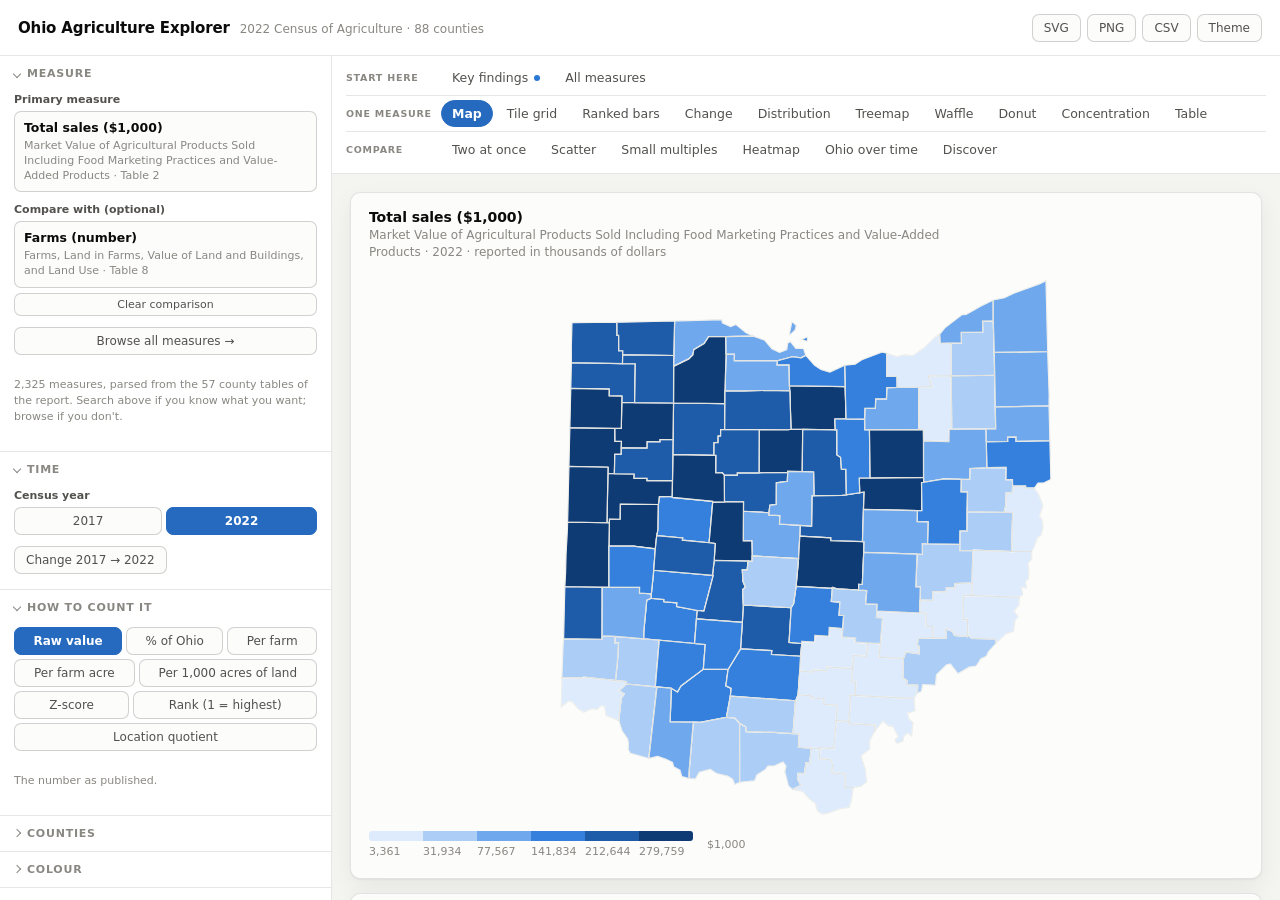
==== commit 786b769c: "Split the tab bar into three labelled shelves Eighteen tabs in one horizontally-scrolling strip made" ====
--- a/index.html
+++ b/index.html
@@ -27,7 +27,8 @@
   --border:         rgba(11, 11, 11, 0.10);
   --border-strong:  rgba(11, 11, 11, 0.18);
   --hover:          rgba(11, 11, 11, 0.05);
-  --accent:         #2a78d6;
+  --accent:         #2a78d6;   /* accents, rings, small marks */
+  --accent-solid:   #256abf;   /* filled controls: clears 4.5:1 under white ink */
   --accent-ink:     #ffffff;
   --good:           #006300;
   --bad:            #d03b3b;
@@ -57,6 +58,7 @@
   --border-strong:  rgba(255, 255, 255, 0.20);
   --hover:          rgba(255, 255, 255, 0.06);
   --accent:         #3987e5;
+  --accent-solid:   #3987e5;   /* already 5.3:1 under the dark ink */
   --accent-ink:     #0d0d0d;
   --good:           #0ca30c;
   --bad:            #e66767;
@@ -124,22 +126,51 @@
 
 /* ------------------------------------------------------------------ tabs */
 
+/*
+ * Three shelves, not one long strip: where to start, one measure, comparisons.
+ * A named column on the left says what each row is for, so the grouping is
+ * stated rather than implied by spacing.
+ */
 .viewbar {
-  display: flex; gap: 2px; padding: 8px 12px 0;
-  overflow-x: auto; scrollbar-width: thin;
+  display: flex; flex-direction: column;
+  padding: 4px 14px 6px;
   border-bottom: 1px solid var(--border);
   background: var(--panel);
 }
+
+.viewrow {
+  display: flex; align-items: center; gap: 3px;
+  flex-wrap: wrap; padding: 4px 0;
+}
+.viewrow + .viewrow { border-top: 1px solid var(--border); }
+
+.viewrow .rowlab {
+  width: 92px; flex: none; cursor: help;
+  font-size: 9.5px; letter-spacing: .08em; text-transform: uppercase;
+  font-weight: 680; color: var(--text-muted);
+}
+
 .viewbar button {
-  border: 0; background: none; cursor: pointer;
-  padding: 8px 11px 9px; border-radius: 7px 7px 0 0;
-  color: var(--text-secondary); font-size: 13px; white-space: nowrap;
-  border-bottom: 2px solid transparent;
-}
-.viewbar button:hover { background: var(--hover); color: var(--text-primary); }
+  border: 1px solid transparent; background: none; cursor: pointer;
+  padding: 5px 10px; border-radius: 999px;
+  color: var(--text-secondary); font-size: 12.5px; white-space: nowrap;
+}
+.viewbar button:hover {
+  background: var(--hover); color: var(--text-primary);
+}
 .viewbar button[aria-selected="true"] {
-  color: var(--text-primary); font-weight: 600;
-  border-bottom-color: var(--accent);
+  background: var(--accent-solid); border-color: var(--accent-solid);
+  color: var(--accent-ink); font-weight: 600;
+}
+/* Needs a second measure and hasn't got one — legible, but clearly waiting. */
+.viewbar button.wants:not([aria-selected="true"]) { opacity: .55; }
+.viewbar button.wants:not([aria-selected="true"])::after {
+  content: "+1"; font-size: 9px; font-weight: 700; margin-left: 5px;
+  vertical-align: 1px; color: var(--text-muted);
+}
+
+@media (max-width: 1180px) {
+  .viewrow .rowlab { width: 100%; padding-bottom: 2px; }
 }
 
 .canvas-wrap {
@@ -214,7 +245,7 @@
 }
 .seg button:hover { background: var(--hover); color: var(--text-primary); }
 .seg button[aria-pressed="true"] {
-  background: var(--accent); border-color: var(--accent);
+  background: var(--accent-solid); border-color: var(--accent-solid);
   color: var(--accent-ink); font-weight: 600;
 }
 
@@ -225,7 +256,7 @@
 }
 .btn:hover { background: var(--hover); color: var(--text-primary); }
 .btn.primary {
-  background: var(--accent); border-color: var(--accent);
+  background: var(--accent-solid); border-color: var(--accent-solid);
   color: var(--accent-ink); font-weight: 600;
 }
 .btn.sm { padding: 4px 8px; font-size: 11px; }
@@ -281,7 +312,7 @@
   color: var(--text-secondary);
 }
 .chip:hover { background: var(--hover); color: var(--text-primary); }
-.chip[aria-pressed="true"] { background: var(--accent); border-color: var(--accent); color: var(--accent-ink); }
+.chip[aria-pressed="true"] { background: var(--accent-solid); border-color: var(--accent-solid); color: var(--accent-ink); }
 
 /* palette swatches */
 .ramps { display: flex; flex-direction: column; gap: 4px; }
@@ -364,7 +395,7 @@
 .browse-row .cmp.on { opacity: 1; }
 .browse-row .cmp:hover { color: var(--text-primary); background: var(--hover); }
 .browse-row .cmp.on {
-  background: var(--accent); border-color: var(--accent);
+  background: var(--accent-solid); border-color: var(--accent-solid);
   color: var(--accent-ink); font-weight: 600;
 }
 
@@ -8052,25 +8083,66 @@
    Wiring: view registry, render loop, boot.
    ========================================================================== */
 
+/**
+ * Views, grouped by what they ask of you.
+ *
+ *   start   where to go when you don't yet know what you're looking for
+ *   single  one measure, drawn one way — swap the chart, keep the question
+ *   compare two or more things side by side
+ *
+ * Eighteen tabs in one scrolling row all read as equally likely. Split three
+ * ways with the groups named, the shelf explains itself.
+ */
+const VIEW_GROUPS = [
+  {id: 'start',   label: 'Start here',
+   hint: 'Ready-made findings, and the full list of what the census measures'},
+  {id: 'single',  label: 'One measure',
+   hint: 'The measure selected in the sidebar, drawn a different way'},
+  {id: 'compare', label: 'Compare',
+   hint: 'Two or more measures, or one measure against everything else'},
+];
+
 const VIEWS = [
-  {id: 'stories',   label: 'Key findings',  fn: viewStories},
-  {id: 'browse',    label: 'All measures',   fn: viewBrowse},
-  {id: 'map',       label: 'Map',            fn: viewMap},
-  {id: 'grid',      label: 'Tile grid',      fn: viewGrid},
-  {id: 'bivariate', label: 'Two at once',    fn: viewBivariate},
-  {id: 'rank',      label: 'Ranked bars',    fn: viewRank},
-  {id: 'change',    label: 'Change',         fn: viewChange},
-  {id: 'small',     label: 'Small multiples', fn: viewSmallMultiples},
-  {id: 'treemap',   label: 'Treemap',        fn: viewTreemap},
-  {id: 'waffle',    label: 'Waffle',         fn: viewWaffle},
-  {id: 'donut',     label: 'Donut',          fn: viewDonut},
-  {id: 'dist',      label: 'Distribution',   fn: viewDistribution},
-  {id: 'scatter',   label: 'Scatter',        fn: viewScatter},
-  {id: 'heatmap',   label: 'Heatmap',        fn: viewHeatmap},
-  {id: 'conc',      label: 'Concentration',  fn: viewConcentration},
-  {id: 'history',   label: 'Ohio over time', fn: viewHistory},
-  {id: 'discover',  label: 'Discover',       fn: viewDiscover},
-  {id: 'table',     label: 'Table',          fn: viewTable},
+  {g: 'start', id: 'stories', label: 'Key findings', fn: viewStories,
+   tip: 'Ready-made findings for any county, each opening the view that proves it'},
+  {g: 'start', id: 'browse', label: 'All measures', fn: viewBrowse,
+   tip: 'Browse all 2,325 measures by topic and census table'},
+
+  {g: 'single', id: 'map', label: 'Map', fn: viewMap,
+   tip: 'Choropleth of the 88 counties, equal-area projection'},
+  {g: 'single', id: 'grid', label: 'Tile grid', fn: viewGrid,
+   tip: 'Every county the same size, so small ones stay visible'},
+  {g: 'single', id: 'rank', label: 'Ranked bars', fn: viewRank,
+   tip: 'Counties sorted by value — the most precise comparison'},
+  {g: 'single', id: 'change', label: 'Change', fn: viewChange,
+   tip: '2017 to 2022 for each county, sorted by how far it moved'},
+  {g: 'single', id: 'dist', label: 'Distribution', fn: viewDistribution,
+   tip: 'How the 88 counties are spread across the range'},
+  {g: 'single', id: 'treemap', label: 'Treemap', fn: viewTreemap,
+   tip: 'Share of the total, as nested rectangles'},
+  {g: 'single', id: 'waffle', label: 'Waffle', fn: viewWaffle,
+   tip: 'Share of the total, as 500 countable squares'},
+  {g: 'single', id: 'donut', label: 'Donut', fn: viewDonut,
+   tip: 'Share of the total, for a handful of parts'},
+  {g: 'single', id: 'conc', label: 'Concentration', fn: viewConcentration,
+   tip: 'How much of Ohio’s total sits in how few counties (Lorenz curve, Gini)'},
+  {g: 'single', id: 'table', label: 'Table', fn: viewTable,
+   tip: 'Every value, sortable — the plain-text twin of every chart'},
+
+  {g: 'compare', id: 'bivariate', label: 'Two at once', fn: viewBivariate,
+   tip: 'Two measures on one map, shaded by where a county falls on both',
+   needs2: true},
+  {g: 'compare', id: 'scatter', label: 'Scatter', fn: viewScatter,
+   tip: 'One measure against another, with 2017→2022 movement arrows',
+   needs2: true},
+  {g: 'compare', id: 'small', label: 'Small multiples', fn: viewSmallMultiples,
+   tip: 'One mini-map per measure in the same breakdown group'},
+  {g: 'compare', id: 'heatmap', label: 'Heatmap', fn: viewHeatmap,
+   tip: 'Every county against every measure in the group, standardised'},
+  {g: 'compare', id: 'history', label: 'Ohio over time', fn: viewHistory,
+   tip: 'Several statewide series, 1997–2022, indexed to a common base'},
+  {g: 'compare', id: 'discover', label: 'Discover', fn: viewDiscover,
+   tip: 'What else looks like this measure, and which counties are alike'},
 ];
 
 /** Some views describe measures rather than counties; they choose their own split. */
@@ -8118,22 +8190,34 @@
 
 function paintViewbar() {
   const bar = clear($('#viewbar'));
-  for (const v of VIEWS) {
-    const btn = h('button', {
-      role: 'tab', 'aria-selected': String(v.id === STATE.view), text: v.label,
-      onclick: () => {
-        if (v.id === 'stories') markSeen('stories');
-        STATE.view = v.id;
-        render();
-      },
-    });
-    // Key findings is the best way in but the least obvious tab, so it gets a
-    // dot until it has been opened once.
-    if (v.id === 'stories' && !SEEN.stories && STATE.view !== 'stories') {
-      btn.append(h('span', {class: 'nudge', 'aria-hidden': 'true'}));
-      btn.setAttribute('title', 'Start here — ready-made findings for any county');
+  for (const grp of VIEW_GROUPS) {
+    const row = h('div', {class: 'viewrow', role: 'tablist', 'aria-label': grp.label});
+    row.append(h('span', {class: 'rowlab', title: grp.hint, text: grp.label}));
+
+    for (const v of VIEWS.filter(x => x.g === grp.id)) {
+      const btn = h('button', {
+        role: 'tab', 'aria-selected': String(v.id === STATE.view),
+        title: v.tip, text: v.label,
+        onclick: () => {
+          if (v.id === 'stories') markSeen('stories');
+          STATE.view = v.id;
+          render();
+        },
+      });
+      // Views needing a second measure say so before you click, rather than
+      // greeting you with an empty state.
+      if (v.needs2 && !STATE.metric2) {
+        btn.classList.add('wants');
+        btn.setAttribute('title', `${v.tip} — needs a second measure; pick one in the sidebar`);
+      }
+      // Key findings is the best way in but the least obvious tab, so it keeps
+      // a dot until it has been opened once.
+      if (v.id === 'stories' && !SEEN.stories && STATE.view !== 'stories') {
+        btn.append(h('span', {class: 'nudge', 'aria-hidden': 'true'}));
+      }
+      row.append(btn);
     }
-    bar.append(btn);
+    bar.append(row);
   }
 }
 
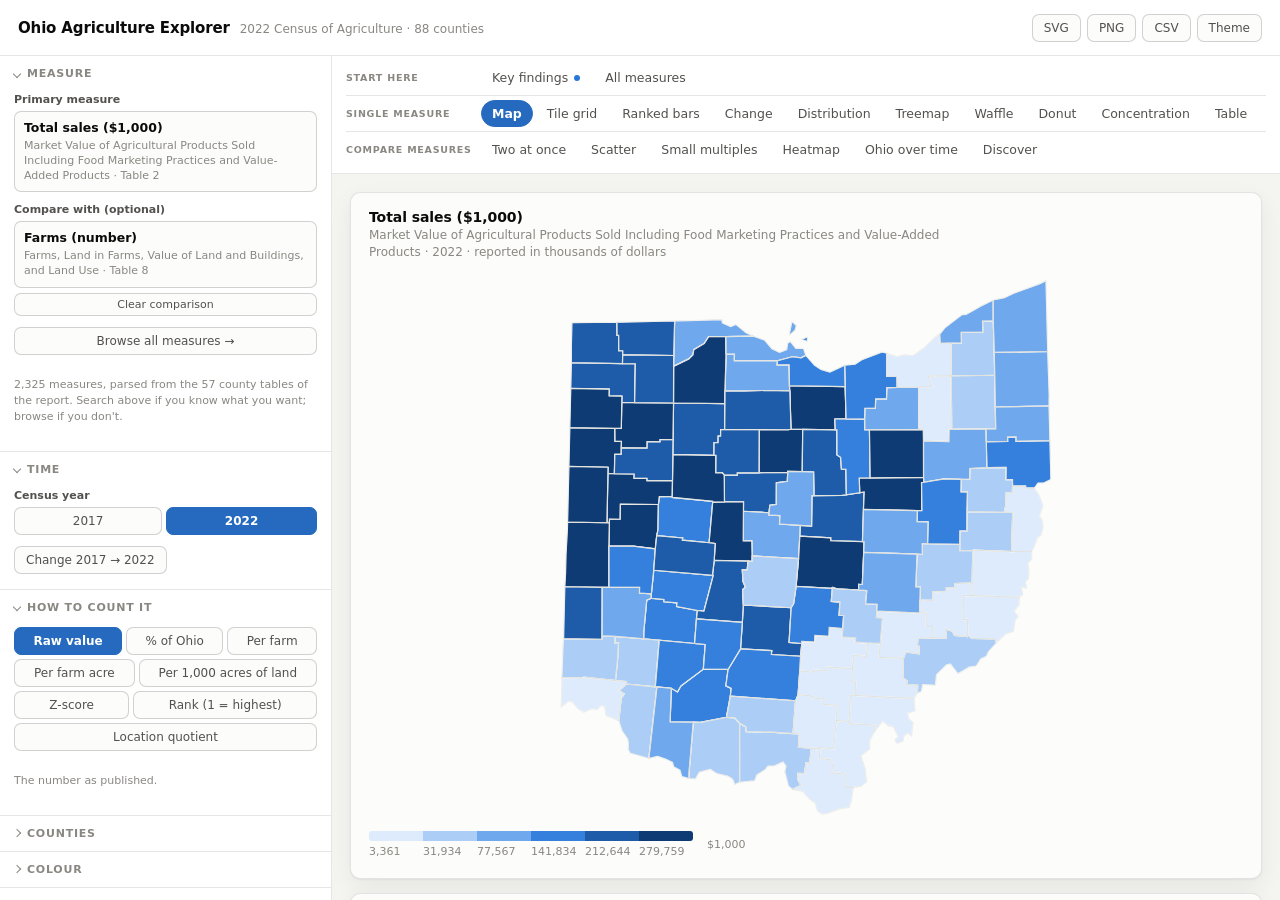
==== commit b42e7a34: "Keep sidebar sections open while using them; rename two tab groups Every control calls render(), whi" ====
--- a/index.html
+++ b/index.html
@@ -145,7 +145,7 @@
 .viewrow + .viewrow { border-top: 1px solid var(--border); }
 
 .viewrow .rowlab {
-  width: 92px; flex: none; cursor: help;
+  width: 132px; flex: none; cursor: help;
   font-size: 9.5px; letter-spacing: .08em; text-transform: uppercase;
   font-weight: 680; color: var(--text-muted);
 }
@@ -7732,7 +7732,20 @@
    The control panel. One filter surface for every view — nothing chart-local.
    ========================================================================== */
 
+/**
+ * Every control re-renders the whole app, which rebuilds this panel from
+ * scratch. Anything the reader has adjusted about the panel itself — which
+ * sections are open, how far the county list is scrolled, what is typed in its
+ * filter — therefore has to live in STATE and be restored, or picking a colour
+ * ramp would snap the Colour section shut under your cursor.
+ */
 function buildSidebar(aside) {
+  const scroll = aside.scrollTop;
+  const listScroll = (aside.querySelector('.county-list') || {}).scrollTop || 0;
+  const activeId = document.activeElement && document.activeElement.dataset
+    ? document.activeElement.dataset.keep : null;
+  const caret = activeId && document.activeElement.selectionStart;
+
   clear(aside);
   aside.append(
     groupMeasure(),
@@ -7743,12 +7756,27 @@
     groupDisplay(),
     groupAbout(),
   );
-}
-
-function group(title, open, ...body) {
-  const d = h('details', {class: 'group'}, h('summary', {text: title}),
+
+  aside.scrollTop = scroll;
+  const list = aside.querySelector('.county-list');
+  if (list) list.scrollTop = listScroll;
+  if (activeId) {
+    const el = aside.querySelector(`[data-keep="${activeId}"]`);
+    if (el) {
+      el.focus();
+      if (caret != null && el.setSelectionRange) el.setSelectionRange(caret, caret);
+    }
+  }
+}
+
+function group(title, defaultOpen, ...body) {
+  STATE.groupOpen = STATE.groupOpen || {};
+  const open = STATE.groupOpen[title] ?? defaultOpen;
+  const d = h('details', {class: 'group'},
+    h('summary', {text: title}),
     h('div', {class: 'body'}, ...body));
   if (open) d.setAttribute('open', '');
+  d.addEventListener('toggle', () => { STATE.groupOpen[title] = d.open; });
   return d;
 }
 
@@ -7909,13 +7937,15 @@
   const sel = STATE.selected;
   const n = activeCounties().length;
 
-  const search = h('input', {type: 'search', placeholder: 'Filter the list…'});
+  const search = h('input', {type: 'search', placeholder: 'Filter the list…',
+    'data-keep': 'countySearch', value: STATE.countyQuery || '',
+    oninput: e => { STATE.countyQuery = e.target.value; paint(); }});
   const list = h('div', {class: 'county-list'});
   const ser = STATE.metric ? series(STATE.metric, STATE.year, STATE.mode) : null;
 
   const paint = () => {
     clear(list);
-    const q = search.value.toLowerCase();
+    const q = (STATE.countyQuery || '').toLowerCase();
     DB.counties.forEach((cty, i) => {
       if (q && !cty.name.toLowerCase().includes(q)) return;
       const on = !sel || sel.size === 0 ? !STATE.exclude : sel.has(cty.name);
@@ -7928,7 +7958,6 @@
     });
   };
   paint();
-  search.addEventListener('input', paint);
 
   const presetChips = h('div', {class: 'chips'});
   const presets = {
@@ -8096,9 +8125,9 @@
 const VIEW_GROUPS = [
   {id: 'start',   label: 'Start here',
    hint: 'Ready-made findings, and the full list of what the census measures'},
-  {id: 'single',  label: 'One measure',
+  {id: 'single',  label: 'Single measure',
    hint: 'The measure selected in the sidebar, drawn a different way'},
-  {id: 'compare', label: 'Compare',
+  {id: 'compare', label: 'Compare measures',
    hint: 'Two or more measures, or one measure against everything else'},
 ];
 
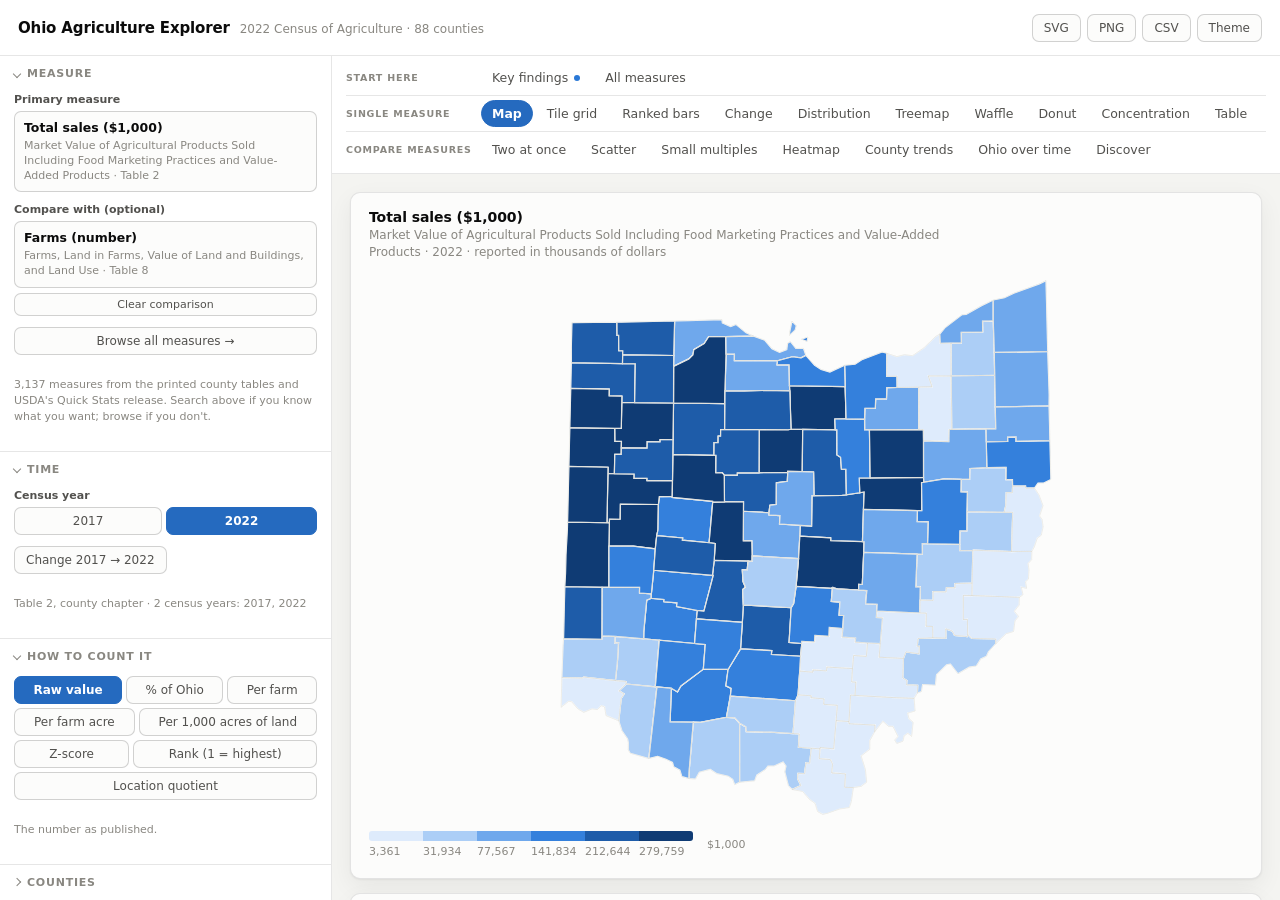
==== commit 80140ae8: "Add USDA Quick Stats: parser validation and all five censuses NASS publishes the whole Census of Agr" ====
--- a/index.html
+++ b/index.html
@@ -399,6 +399,51 @@
   color: var(--accent-ink); font-weight: 600;
 }
 
+/* --------------------------------------------- time-series picker */
+
+.hist-sel { display: flex; flex-wrap: wrap; gap: 6px; align-items: center; }
+
+.hist-tag {
+  display: inline-flex; align-items: center; gap: 6px;
+  padding: 4px 8px 4px 7px; border-radius: 999px; cursor: pointer;
+  border: 1px solid var(--border-strong); background: var(--surface-1);
+  color: var(--text-primary); font-size: 12px; max-width: 100%;
+}
+.hist-tag:hover { background: var(--hover); }
+.hist-tag .sw { width: 9px; height: 9px; border-radius: 50%; flex: none; }
+.hist-tag .x { color: var(--text-muted); font-size: 14px; line-height: 1; }
+.hist-tag:hover .x { color: var(--bad); }
+
+.hist-list {
+  max-height: 340px; overflow-y: auto;
+  border: 1px solid var(--border); border-radius: 8px;
+  background: var(--surface-1); padding: 4px;
+}
+
+.hist-group {
+  font-size: 10px; letter-spacing: .06em; text-transform: uppercase;
+  color: var(--text-muted); font-weight: 650;
+  padding: 9px 6px 4px; position: sticky; top: -4px;
+  background: var(--surface-1);
+}
+
+.hist-row {
+  display: flex; align-items: center; gap: 9px;
+  padding: 3px 6px; border-radius: 6px; cursor: pointer; font-size: 12.5px;
+}
+.hist-row:hover { background: var(--hover); }
+.hist-row.on { background: color-mix(in srgb, var(--accent) 10%, transparent); }
+.hist-row input { accent-color: var(--accent); margin: 0; flex: none; }
+.hist-row input:disabled { opacity: .35; }
+.hist-row .nm { flex: 1; min-width: 0; line-height: 1.3; }
+.hist-row.on .nm { font-weight: 600; }
+.hist-row .spark { flex: none; opacity: .75; }
+.hist-row.on .spark { opacity: 1; }
+.hist-row .chg {
+  flex: none; width: 46px; text-align: right;
+  font-size: 11px; font-variant-numeric: tabular-nums;
+}
+
 /* ------------------------------------------- nudge toward Key findings */
 
 /*
@@ -491,4244 +536,11163 @@
 This explorer needs JavaScript — every chart is drawn in the browser from data
 embedded in this file.</p></noscript>
 <script type="application/octet-stream" id="payload">
-H4sICNuIc2oC/3BheWxvYWQuanNvbgDsvWtz4ziSLvxXGB37oTqipg9xJ+fDRKhcqiqfdtley+7a2X0n3lDZ7LKiVZJXlqa3dmP/+wFJiSJAkOIFFAFIET1T
-Nizx8jyZicxEIvE/P70uN6vH6Ke//vQweT/yrkeTyVsP+hB6F9HidfPqLX/3Rt9Ws8fNfL1ZRd5fvJvn2fKt99tyvvkeeeCt9zFafltNX55nj95oFU29SbSa
-Ra9vvdvpau0h4r0ZXfwFwr+M/oLIzz+9/elxuVms+Qd++ut//M9Pi+n3+Najp+n3V/6332cvfPwnFPo+4L/Ol4uf/vqXAP2CQxjyX6frn/6Kgl8YA29/mvJb
-8d8Yooz84seXnfNf3/60Wv7501+B/79v9xefz6OFeHG0vzj+BWCyvTb2f2GhH+4uDgmjvp9dHG4vjvLXfn2eTxdP4tXJ/urwF+RjuL98QP0guzzzabi/PFNf
-fj39uplPxRuw/Q34Ewdsd33AH59lj49xiCDLrg/A9gYCNutnzrJ49TD/+D7KHh+FvyAc7KGHEMHi4wf5q2++zaez/46E6wOQB59fI4c+IQjt0adBCPePv70+
-zl3/XTT/vlysxcujPDghgHh/eY5c9vTYJxQXwaH5y/MRUXAAyUtlQEKyl8oA76lFAFEACpIjiOW7zXoercTLszw0hMRg76DHlO0lJwwCtn94XwH9xXS1Ws7n
-4uVzzPKHYyHKIR+GYI88JDjcY+MroL94nn5/mc6+ifhAQWsZQ7k7AEb33DIMQlxQ2zz4F/Pp6g/x4kgAP7s2BydgJCc3GAVhAXsmXDtaFQQHEkEuAQr21/fJ
-Xq1gECLiF+QyFK4/W6yXEjRMeHrISE6tCNpfngJOfOHxBW5j0/t1Nl2IZgGGeckPuJXLmTVMw5zoYwSLoi/Qu3x9Xj7K74BAXoC4DLL9HWDo0+wO1A/9vVUO
-tjcg+Ruspn/+vlyJlhOhvOnhlpjmLSeDOcMMMMquTxSW82LzY/q8/CYihEj++WnI4N5yxtZyr1+x6S88P8hd/z2XTtGuIUF5KUUgJ/tcMzJwOPdBUXnzsv8+
-+p2z+yhdPxSMA/Dx/uFhiPfaSxGCQeH6ULj+fPon/7RwfSzorg/9nOFEEO+NT4AoxgXw8+SOuQMgXlsglvmI5oAHQXZtwAWH7K9NFcB/mM5Wv8+iuSg5WJhz
-uV3OGQeG/PykFcDiDZhwgx/Rei09v6C8hL/P/vKE7uWSuwsMFMxaXnc/rKaLP7h5EC8fCtCHLHd5bpdhTnMZ3GsuVojOB+6mSVpLxAmXZVfn4FOf5QxniHOC
-CRTgf5zO5zNRp4hALfcWaG5KTIDK5ixuRAvugjAlfoymG0lliaCyIGQ5Z4dQkPPVKPCD4pwlPP0qihYisUQgNgQ05+zEc9SeWcz9rAKzebn5uIlWi9foh3h9
-YcolkIU5byTDBnHYcvYsVPD6afp9VmCWCswSiHNzCsjNWIR7haRgEULh8ovH5aM431JhvqVcjvbPHrK9teRSyR3ZAjZIuPzqSZJ5KrhSFMEcMpTPgdnVfcBR
-LFwdi1dfzV5lbJggOAHOz1XCVILzXqavMGefosVKpJWGYgABwr1Ucvu+t5WUQkyLfmD+4rNvxRCCARH6EOeIDdkeHO44sKIfJTDLaZ0tvomXF3QWhzmxIX4O
-GxrSnB9IFebs03L+PRLjByZobIhJDngS5OYpxiMjUJhkBWI3K4lVxvJPTrnW74EHaG/LEA/qCCs8en4S/L/Txz9koWFC7EMRzjngyaS1AyYIw6A4TeVt2f+N
-fv89Wsk3CIAQuhE/p1OxDch5gdwLL/poebH8dbH8L/HiIq0M5CIrLqL72AdxdStOgvlrX00l7yYQWIVJMJJNIgHMZAbwOAWBoj75wsX/XEWyexMIzBIGg/08
-wmOpvTGLo7AisyCvU1ezoswHArUY5X1LTksmlhhRBopCn7fFV9yvFGkNgejcBznXm4eFuYdHKCw69wLyy9VUMpWhwCsAJOe2In+fr+BCjwJSnGLzV988TkV1
-DQU7TMK8KaM+2Ms84CzTYqYld/HP06eCGQ6FCRaF2QQYuzYA5pAJQG4SwYoJ9jN36BcyraEY9JC8tQkDHOa9YlW8j4QbrGbi4wMxDQUIyhuzEOemER7+48Lj
-543Z54hPgVPx6gKxPoAsb81yqRBuiHOTFFNYs8/R7NureHHRDgcg59pw7z4XixNIi8GaYMw+R6tHMVcBfDHcgTl14gF4jlcSUlbwPQRgZty3Ea8diqE4zntN
-OOexUv4iYcFjzevq5+VitRQsDQBCFOvTvNfEQA4Y7g5SVDRlTLz8+tvyeyT6BwAICUYePOVvEeaIDQmBqPAC4h1WkrUBQGA2gCR3dQpY3vsgABWYDcSrx2PC
-1QVDHOy9g5hZLik5rzLMGQSiYnbzGtvhzXfxBmKC0Uc55yZE+zkQQ5JPtDAFu9fLr3ORXCiQiynM2RuWSGmWJWK5KDlUIH+zXvMoWbw6kmJkkItG0D7FAnj0
-D2ABm7yxvJ1u5k+SNQNiDork5hEQp6lFZoOC3OQNwm20koQSCsTyiCYf6xCauzjIPzxTQHPLJ1iOjXR9MYrda20sln6wd1ohd0BJAZxAuL7ofgAk2mGazd5J
-cg7jfXKCy79fsMN5h/h2uVpPv0mXR2KwAPKGmDtL+xkWhNgvmgQB+FUkCyUSaKV7xyyxOHQvlPwvfjE1JCC/WfOfxKsLlpj7eTgfp+G92+cHASgam/wMeDd7
-LAQjAAn6yl3W3BzIWJhzP2je1FOFQbhbvoqTlJR0CnGQX2zILWXw4L5Ia15kJvyxubkRRRIL+gqwj4Q4LRfp8CcpTt95fZ08zpbrpXh1IekU7rU1XaPaS02c
-JQmK1iA/w06iRfQoGhsx6QQozhsDtA8yUWyVSeHh8zI5eY7mXyVoxDkWZ/52ku5juXSiH8JiVijvsk7WUqoeEMEKc6RDYYVtbwpoAMKiFc6L5GTz/ftsLV5d
-0FZCcqEIAEEuSsMwp02hApf71eb71424TALyKSf+uMmKXSY0CO1ziSHhDnLRpRRusHl9nK64qRTFngjJCRzSnPeECcJ7fLhSgcIr5MF/WMg+KxHsMMIY5LP0
-QS4A51cvCn3+4r9NF96XaCXCL2WdAMtJTiB4ZyAgRdcvT+5vhXUSQJFobWDO0kMc5map2FEsWJu8pf8yXa0i6eriIk9+isI4yGcTAwIKQh8IF3995tN34fEF
-Zgmfm/J32Bs0H3PfpECseIMfYrISUCGZmFt9jIEPcovihOQn8EAB/JdZnMgV19wBA+XeB6E0H45gUFxhyFvLL8ulOIkwMZmIglyYiRHO2Uri59bckUKnvvzg
-pn4pyiQToljsA0Em9wrFrRkKUUHm0f/+4+1P36LlT3/9n5/WP16SRHo0jesdLpbzefS43upYOpaWLoif43+dPeVWsV5WyxeuOEmdw8FFr/9Nbv49WnOPbf8E
-t8v5j2/JfR+Xyzh/Ol0nt/6P/0jmA8Cnr3iG5y7zP97+R+Kr81lGHoLcHiZDNNgOsThNnA5lI9woxJYZAJpdinsRyRAk8hCPwJKh/TMwH0kjySP84x//G9NW
-BlQa/iqBUsfKzWGCv3Ch5pjEYR7aAQBoAN8mcygNt0M+46opDwGUDO1wArEzhQtDfnL5OIjeDgWMEWmIBoilQ9vLx0MsBSoI4O65YMBS7ADbDSVPrxjavtAB
-hNMUvhLhkoR/G0kMAj9FirJgKwZ84k3xpNsX3g3lXoUPxUFHyRAOsiHG7VDJkI93lycAw5KhgPvz26H0UeOhMJSGQu4rCEPbFzoIMSuHWL0s0Rzj2O8IExWF
-/J22EoS4mY+HEJ9KtkOQ4e0QotlQCjvmnksyFAPpJ3KG4VaR48V1gtKh3YeCACXgcW9id0MI/cSWcFuejaQIA+bj7KnSBwUMAmkoefZDcAalEqtKd7exCAzT
-5HHQzrBRLnTJAPcAsqHkvQgPdnYjEEsjiNHtUDYSZwCSEYK2Q5C7QMkQ3as5Sz/E0O5D3GdNbsefY/dMIEwvBTl22yHMtkOYyiMU76wWt2MJt5mlEd73EPhJ
-pKcEv6wioTkB+JfAh4k1xPy5k2fEHHqE0iEGt0MQBiQd2mrvfohbFSB9kTt2UBri9mY7gklq8BUjBLHt0O6pIPd75CGWfVF49kNwklLToF6JbgOmz4O/t3EF
-FPF3xpc7ZygZwlge4QDubFycyUuGYDaUfIaFjG4HKGbJCIM7w0sJV4w0abG7G+WecjzENQPubse/kQzRcMcT4DNrMsQYk4YopHQ7xCNNkDwU2lEgvN5BfwKU
-+hPKzH6byW43jdGA7kBBqVksjjAfwhJPSeFOwbg4NL02prtPhSS1FhRRaQSHGeE+2FrvAGdDnNbU7OPd3Adx6gpijKg0FC/67qZWbt3TIYKlmTt5wUMc4FIT
-os5BtJF5HAfhiUXDaKfQuyHuGezsAEpNIWIhlIZwAHaWx/fhFjsEpCEEdpfyQXp1yLaTBh/iljmZ5wKcWSzAkqtn7uH+sUDI5AeNn/0QmKR0MlRnRdp4Fgrf
-lE9DqXXcKSsfClOnFu3MDP8xrsmOh3AAhaGcU5tUd8kjEKQhiU93TkpcXJMMgcyVyYb2Xyy4zNLDH0KTlpqHsjRH+9ktfsrM+GHf3zr2OzkMt2/iI1k0FUM8
-0MfyENhPndtrBYBQaYgGJJvvMFWPcNsuzm3KoRDCwlD8fgchJ2WQq3MzbQBH3PtJppYgZGWzjXJO8n2SfDFeCtqpcJzsi4cYkEd2Qodj1U1mqbhKNM9LnOEB
-kGVDMJ0XcYZ59qQ4sxnCwx/0J0pta1ntWRuDwFL1BARmukhDlA75TBqCEO7sAYWQpkNA6fmXxgeKKAKiBLuQgCyu4PNlOuQTeQiCXUDCXV2QDqEwG0q9mCDE
-mTFjYepUhAGQh1CQvU/Io/3EjYIoG0qFIUQZEIzHWukQ2FmzPICHKMWg3ONW1+i2cVoUU7/CQciGQLDzSEJItkMEZkPhdgILSDHCKI9CqJ+4OwCSLHsUr+LF
-QxjugnHufMA0xsFI8lEUQ8nrHFSaUhOkrjZtFZ0HYRJycOOykx4Yv5tqhOJMPYAPYckQA3g3xM0USodINgKSWW/nce9HCnOxOJR/zEOmG5Yam7LF31aSSWBi
-lmmYuZtxejJWOwBhlsQkaWSSpSIxSm052PnJDAGWRiF4L4Tp1zD3W3eyG1dWx0MszCQ8ROkXfZo9AE1DIwIyh154zEPIled/S5aeW4lckV6FEOyGAMJIGIrn
-b7azrX5Q8LUUnpxwx4NpnFLpKanNa5XJkW2K0vIosiTFVIoi3wKC7XyGAjlRsxMM+Avk2ilMSzDe0RYIk1duCGRhHAZh+kUIswQPTQU2m13iB0Xp7AKzIJEF
-MP1QiFSm9WCKpzQnodzR0soDBtvZG+xzK2GCLgeLSEPccEDJs0TAx/IQyVytiuAvF2XB1LULwT4UC+h2KMgeK/egB+Pa8lCspPCgVXYBoK1lz5IpCAWp0fYB
-kIYwYfs8gZ/mpUgAsiG8zamFQWY3aTIH4b2EBemHYLD/EApxmgjLTLIfb91LhpiYTcily/ZJ/yypJr3PIdFkpTO1usq81XIQJImo0N1aBZ99CUDy0Db4pGi/
-hLN1eCmCVBrKvCo+R/tBkA5l05AquVvIACvSxDBNGGVPJT37QTDLV37UGwLapdILU6xqIt4N0XCfTU/NJqFoZ5MpSPWTx1uZjYzLgZIhuB8C6URMQZDl4VPj
-Ssnuhij5nYR09614T2U6tLfSnPb0CTI3A8QZueTRKcwvFSYvmF2KpXYbM7h7chj6yYfQLuEKueuQPhMKs4fi3kRydUQzTaMofT/ESGGIApif0pKhTLUF3A9J
-QliqVspi8HYrgCjRfLzzKfZraAxmlozF27WSoSwKwQSl7i7a+fYYp24yA36WTWU4dZNzCVaYpqOYD7KgAG0/hTOzBVJrRyECQnaTD4FgZ7VIEq7FQ5lti+sf
-E6vFsmfgoWliFLm12z17vFqevHSYZdAZTh8LU7JfXtxCA7LwRUDrYE6blK+RKyq+22gxgqk0+bu8T9y0IJV7rqaZp0MDlg7t3MY0YuZI7uISxpU+HcqShAyn
-qwpcsnYRcxBX/cdDmWcZ+Gna38fZlSiF6SP5uzCIBT6/XxC7QoFwJT60y5fzIUxg+qlw98WAkORTQbj7EJfzIBlhQfYukLHke34WxgdhenFIssV+HD9nEMcM
-uweNdy2kQ5nu+zDYPnsWRqffIpkf6YepLfCz1YCMA4AKQzEtB6PcUnOv3rLZRk74fJXChjNHOhsiWeyPCQ9XxU9x/ywxaj7KvFiVzBUhKOIkI8m1CqTkZsYx
-G8I+zU+vcVFmSMK8dx8P7SU8qaxIdhuF0vdICLJ5gxuhZCjI7D+iMB0hOxHgvml6JUao4MkH8V6pDCk+iSWPgLO5DMf749Lq0QziYDuSSZPAw0E/oLw8QbW5
-ro1cFF3IpOYwGcqKbtK18bhsZQ8JYrgwtKtgylAqlispapoKPqv4VIdAAqXRakkbjVYRO2DJi3DHY2c9IN46ecTP6jVQsM3LZ07lLjzP8vLxQkmal2O7RHU8
-lOblKN5iHld1pKE+3SXY9kNxuw+p9iOrWthfi3tC2eUhTZ1dul0eVtSRKKpN4q2CKL0jzT6FIEgvT2mW3s2Dc9CjKU2aKnfmtVpWl5cFERc3khaFIEKk2iGC
-grAwBHdfJBCkhSJ+9qn9UBYqxZUlafo8zJyOtB6MK0DmQgUo+R4Pb4OKtcniAmb+dQ6uOpZqg7LWuI3DqHh/xcKzYnm6YhE7lyBWpJFVyebdkJ8VM3B/h6RD
-2cIR8VPIuU+YeZFhGtLxCQuXsye840ELVCrSZT2UWi2cF5YBi0uFEG7D4YAE8hDJKjU4ZjgdCrA8tEd4pwwUY1quMgXFUq7KK9buFSv8ijoAVcJoi0O2hiFC
-czDBW6ogZftnWgXXhYlPMTsmaUT1UAD3ruR25Tzws2QCCoT5I56zfSIPFevZikVvxcI4Ctm2/CUsLzDOv90hvFmpcpSVsbdbuE+TXNwqiAv3cZgpra3nwkWc
-NnyQhrhEJuEikCvciiM42F+8WAanKJbbPShBPpKGkmc/aGtKY4WSfmptvJ3iCq5qmVeqKFWUnSYlU0E6xEg2lNZOAR/sKljZ1hb4jITZULqe6WeVr2y7TB8y
-sPNruDxvs/Uo+x5hSWQbb7zfPZafrjhlyeO47V6YhLFxX6rdp2C6SpQFxIkzl3wmUCxsH3TdS8W+rGdIq9wN3VZB4KxUm8fVaYEDzCx54njEQxTtpmISpAkA
-tIuit5maZIjtXCQUpphAuh/iIWJad5FVXCMCE2JAuJuJUVpV6O+T0ElWJokPw92kzqEHQpqAPztD26FsJP+CB01NqW6odrR0ypXtE0KKtJEquVRMQSkSVYp0
-liLppVhnUGXvi1X8ilp/4YUOyXT5qnJ5U7s25idb0vTBzmgEIdvWnflUHtotkWx1uGRo/0UCtxVdxaGAAHmIoiAbCtJgi4KtXCeLDKnnAejO3FC6XSEI4O4h
-GE43RpAAUXkoZLgqvCsEgYpQsRBQKsJOCdWDYUSp+VLuF21Vu1i+dJMrJVQUHBarEhUL3opl8YJYKWFSxPCKSF+RD+CEbh1tUrUUlX/rg5N9af5H3X+03YIv
-S9dSIAikpVVC2c5tiYsupAq8bCjce0XFaj5V2ZyiuE5Rglcs1KMoXXhCu+oSHFffpJOWTzJ3KlZcaSj/jgfLHll52WPZrtE28p9mu/k774viuNefzMo4zCo+
-kkXJeCjw9+uU6RcJykrnuLACeQikVZQByirnkuxnPJSZCcxAKH1qN0Rxlt/BIK3q4fiHmcalZTZ058TFybrtY4VZyR0M0oeg+wxZ3AcjKe4MswIWxLb1npDI
-QygM87VVCQ5s9ykQd/BIAMyKYWL3NBlC2eWhn7p6KFtBSPJcyZIfzWodGUjX9/blgnhLhZ8tMyQKngxl5V0kfRu0LzwkNOUrc5nipa/0OSHLLMquFhFCuqcw
-ZQfuSxG3pEKaPfp2YWe3pyNeRUl5QD4IsyUTiFIt2a/R5EXtkPyXRxjl/XJa5TOKNR2Kyg9A6LZOFEkjQZDtGso2mgQ+UO09KdugotjFotjrorBqCtsnvM4h
-w16+MFjSk7zV0mAxa6/aUKvYparYyyqXXqhqHBSFEKoshCJXUchnFHMeisyIKn+iyLIUVyoEZA5Ww5W6QqVdApuzpfT+FD6iwpNU+JsUBlhIysXXSMt8MUVY
-+hS3ldm1/JQujg/LvrjN00F/N8SflApFebHTg4iQ7vbTxoLJJpt9UF/MBihyBsX9rIpNr6oljeLCh2J5RMD5oJ6WZ3ZVhx60CSmTyDBeW0QhzQeLyQpkCMqD
-ZUVIXYy7uT+QrmcTsIsC+fS3/R4JhKLZePE022yN4v7d8ZDvh/m6jeRJs/ARpeuplGRbEzkfRFg93ebSk9VatH92nH5xtwFru18xubiMAqqRZUSlBlXd0alL
-aSTbTdqqaknVrKaYLIrutMLpFm54EIFSt1XddarVlF3YC5XkPOOBbJZVbOotbP0tSUUU9vLvFhe4ZhN5aNcqIJ6ylQNc0cHhzVj5LVvFjV25Fz5YY1pqKlR9
-s9pYCkWCrlDtrqiJV1bOq4r/FKVqaQUH9LOSDRaQtHCIZv0cFOk/RY5QkUnMv87B1FN5WxbVUROdNmPnnEiUriv5KHu3pGNSUg2dG0oT4fmhbXqV0Sy9WtyP
-XdiyrdjWrdj8Le8QV/u6+Zc5KLqlxlPdN63VXhHFrAMoSsuvwH4IppVc2U6nuENuUjWUFXFynzAtJMoaPjCSlueEOCsgScrqk9qmbO8Td1ZgWnkTZkMUpaVF
-OHMzaUiS+hy2k934xAOaToWM4bxiJBP0fosUSz+E98X+cZ+kpACJZXtfAE6elDBfKOtOPpWVXAUs/SKPErMN53RbSQQz5QxCBNMn3Ss6Dej2U2F+X5g0hLFQ
-PBVvcA/T96E02/Me9+OOh2CAy70EgdWDYlY6Q6n757Xf4a/oXSPkxhX174UqeXVdkqJ6Se7bpOjupG6gk3/Ug1sNS1W09EiNVtVghc1aPtqapKwrVXEPi2Kj
-S8V2mADtw7y4o3QyBLMwz09Lu9mu+iMu0UvnHD5f0NKycUVtuaICXVGnrqhmV9S8Kyrji/vYcugdzK+X8lnW1bDVQkr5prLd9sPdQkduOWk/hIMsFiVxCjXX
-hmX/IYAQPrRjrd7GM1Dec6W8FWOrXdLyTg/lfhDVrpFiQl+R9lcsDiiq5hS1daoKvGJXKEXvKMVebcWObrpdJ0LZijYDaQEIYr5yF8zBYj5UXsyn6oTfKo2F
-GRN6CcF4039aarHb/xzvAdxWX1C8m9194G+rNrLy9ZCmBSDcOUZSEzhE9sXjrNAvQ9EXTtE9rtBjTtGJTtmvTtHVTpGqUyT0VMW6ebwORo2gfKNwsYtzq6hF
-Cg8UMUTRp1M4fgrnUOVAFt1MRQpEkSfJPeXBhGCplSo7G6PVVFx0FRUOpcrtLPqmRQdW4eaqnOGiy6zaR1AocldUwqvq5YtV9Yra+2KBvqqK38fJG+JswkZb
-vzduDCu4FsF+cSjuUJu+IN7Vh/KhZPmED/lZnjk5kSwegtl2s9SR4EOM7YOJVIaJT4Q6uXgo2yImsHpwJTIsX4lUtJdtt6VSSvWrO/Uo+vkouv7IC/rKZQPh
-jgfDflIe9qtPgWwT+RcbxxS6y8SJp3QtM9dwJg2yEzHPukilgh/s6qCTM1KTEZitJ+1GWFa1i1IpjA+H3Q0FIUnNH8mWocBua1K2UI/8dPMiYDgr92Wp/wyz
-bdjc9diuNSJVp5yDe85BedFPyTGTrQRR3mmr9NIU/krRqVF5PoqON8W+OHLzHFXPAFVjAVX7gdzbHHSiWHnnO+WZPG2m4WL6SZGjUmWyFPmuYlG9ovQ+ma2T
-I1/2CYR4uVwawmmRZbjvQgzTmThEWRJs18BjHzvLbUaUvUhU/Q5zKBwU/HLbU3I8aZtQROGR7nzNrH4+3mSZNn/Buz1w8a7b3af2NhmhtMgQZ9pBYLgtH8x0
-iE+IacUzykw+TsRVaHij6Iqj6Fqi6Cyn6D+n6FKn8KcVXrfCNxfwOpg1KZ1Ay07ybJXaLAq/YndKYQ+LugVKIbmiyMBIWZoqdcipTFGtFLqn0FCFHudf+GCL
-5fJC6JJTMVutzRWLvhSlYYoCMkWZmaJrXNFDUM2qxam3OD8rZnEuEGI4guMsRHJ1AHDWAoWlrAMIdg/Kffd0a26YLX0RkjZL8MNsVw2Fad6Nh50ZDiyth+M2
-fTe0rbwGOPNuuAu+HdpvXtiiDPxsbU8A/qAskIp224ozRts3NBe6hCt6ie92gSmGcm0JOAuB1AtW0UJWsflNtUWwuJFQsd2wYlOiYh9W8o4HfWhW7kMrTzpv
-t+Wy6DDLTRuV7YYJ21YNYlyxN0Gxg0Gxz0GxG0Lltecf9WABSGmCazSfiy0wfb/duqNicbqwgC0tcSuWwZWL5aXt8ZVN9DMBU2wHVG4aVGwtVGxALO5SVHU9
-VfRGzeNysIVC6SyjPlO7ffWDuKGMptk9tm9Ap+idUuiwUrl/LLfJrLgRTbFbrbinTXjQgxuVSn2kkjN2W22HLKb8irUFabYpHoLZEEnXeUCwT9mgdM0o61PC
-h3A66YF9EgynNbAA7esHi30sFN0uFD0xFBkvRV5MseCsWJZWrF3nkTlojUq5Gq2fo4VUj9aOKkVDJEXbpGJvJUUDJh+njWD2+025QIbp11SVyeX1y4oqZ7kS
-WlEtrSipLja5kRrhFHvl7DtQxQcAZ22j0reF2UqpgNtBR6iUSOVx5a2mFdnClHR6UnQ4kkqzlGc3KE54UGyAFR7iYLTGyte4f0TrtdRNt2UepJgUULUxLXYR
-VVRfKRwVhTujcHqEhzjYRKpUVpRn73bpyb/vwahoh69oml+oj1JWUSkK9otV/aqmj7mnOtjwttRPUx8Eq0bpM/cVZuVQ5VvTULyvE+ERWTrj77vmpct5dN9Y
-ik/lyZxMaVbXsLsSzKrl89f+Bx/7j7ItoMXmaDxcSh6ChESonUq2mmdLIDz6Z3mPYltYlHwIiSdZxBtTs6xngEjid5Ag6/iUTFz5ZBMfAmybf9pP4GH6RRxm
-y7LJKlY8xLJrBUlTRbA/A0PRE1PROVPZX1O1OzYP4OH9L+VN25SnObeZZJMl4CQRme2oomHinvAZKitJwH6aoCVov6EQb6tcCJJ2dVGaFQgoNnoVd4Optowp
-NpYVt58pNqkVZvHCTK90BiBO32/fyddnwbbiOcgvlu+QOrhgVmoF1GdVtmubWSiTVfR9VHSHVPSQVHSaVLlfRV9D4ZAUvBZFG0BF4zaVW1zwnRUOtsINVzjr
-CpdeUVOcR/TgHv/yQynUJ0t2OScoV62nqOkrHqBYPDqoeLyQKoGkSDMpklHFlJUisaU4Sk9x4J7qWD7F4X2KI/7yyByclMu3JKjON2+jjao6w2JzbkULb5Am
-N7M2IbsOgnGi3Q/yxTtJYj1r/1uw3EqjpbBsBfOnCJgUfW0V3W8LHXIVTXSLJZOqwkpF+WWxSFOA+GCysXy1+Hn6/WU6+yalG1t2eFP4onIrNUXDNVVXNkXz
-L1WLsOKaZ2FlVO0P55/0YGVRebffqdTePWi33Kha/MNpG1+6i+63W7ljj5b6+26H6Xogo1lPIJDmvrjzJheXBoSUnn+hOCRDcZRG8byN4pkciiVKxUKm8MYH
-l+LLY63p83Ihd94OO/Y3CaSyXPFgB7mYVlFymxvaddZV9jdRdEFR9UpRdFSR+65UttFIXuhgPFte7hCtHsWmFvGHu5zjlfUUUB6QpThGq/ysrXy7uWJTOsVZ
-B8IzHJwqy/cvTjfzJ0nwQMtCJ8UxmYrDNIsnbhZP5Sw9ulPYC1jYL6g4X014poOxGauIzeLDwIXYrF2GSHW4knxGo+IkR9Vxj4ozIVUnRxaP61b03Cs25lM0
-7yuefFs8Hrdw4JPiUKjC0VGKA6YkpA5SV25aN6/xmQYbcYsqCDvVke0Sd6oj0RTHfikOB1MeISbG6CXuYMFpVLiWRf9T4aSqTqMpnlmTf+WDLICK5h6rpVhT
-CkDL7oFi47xCb714IG2cwsJg3/0qSJEk+5Z8qS/KIBD28yepWpA1Rd4e/kahv+9tnG7NibsZlHeUUfSdUXSnUbSw2Y7EfQzzGz7koVR4do0URFgONn4qnQ7e
-cSsnutCAdNjuui9eVayVq/sLFnr0KXoTKDoYqPocUJIOESi47MnWx8z15qFIus8RZOVVQVolzva1Bn56pVwtY1p+EMQeP1LU6x5camMVHVrW06+buVj+57NO
-O7SCrFEHJzSZfbmYZOqT5peDzCsjQfqtkDDZNQwZkzdoBTgMy/Z6qc+jKzuzLn7Kg6s4pTm48WomLeF0ycPzMC9N6u7r9ClL08gUZOkt7seBbeI6Sz/nvrdL
-sivPYFJkpRW5a0WGO9kcIO5YIiTdS8rNz36ThJ/WOwZZlx3FVifFBh/FqU/Fo6EUB0gJr3jYIy2dKa6XckMN2LIDYHGGVRzlqTjwU3EsqOLwUMURo4qDSBW9
-bguNX4vGXGHxFfOCavIoNElTtFJTNFxTtWUrNm9TZP4V6wOKVQTVWkNxQSLPVyw//+Csx5TPHmNS/yeVne+AT+qc8fn0azSPZ6z59PGPr9GKa/+rN108ee+j
-P3e/vpktHuebOLzx0lPet3/42fv/Nr7/lXl8SmG7n99F/CP8k9Nv0W7ow3SVdOF5XC7W0X+tky7IyQV+2j0YH0qu8Tfh63/LvvkaPa7jvvj8m1eji1/fje/u
-LscTb3T93ns//rL79c3l9cXVw/vL64/e59Hd5c319g8/8ytsFrP4xr9vL7heviR3veCqk/w+jbXlrz/dx/96yfGSydD/v56t59H+if/q8ZeFMEEIpp0ff/An
-joH9Kf7DT/+IX/Of0So+g/Kv3E789Lp5eVlFr68RRx2AWJkz/FEf+N8v19P57pfR4yqqi3z6xb9l39GG+XR7weNgzj0TAXOCBcxh75g3kfYd5k7LeVK7pglz
-/kjldqamtPNryHbGdpknkswjAf/gSPjXlHwF/m7bedAH/tfxnzupgHQF67WASCwgkQX/eCw0UYQCC27PBawPFtr4PAn4jvg8mIqYYyhgTnvHvInAn4TPk6wR
-a8G8rZ/jlIMDAxFs6gtgazMqHSZV52ZTKM2mVICc9gt5LYNySlMn9H3Rjd9EWyTfevfT79EgqZiH8RYy/gyjz+PBcAMSbkzAjTXFrZcUSilWRw4VkRQqEgEr
-2gkrXakPO+QK1cPqiCkLU2QslNzRUMANasBNb6rBDnkjTXE7UorAEKkjUhIMIQE9rAc97aG9HbIHmqLXS0huiKRhCSssYuV3wkpXKG2HXIV1sOovBDZEoKDk
-+FPB8Qe1lK/v0NUU3atIdfFv++2h0hdyWqB68Y7hMqim8/nQ0eTo6spQ1EhD1PqOJQWkTFppD3EXpHqIJM2VKVALqWHiyAHlC0sZSCxkIEO/O2q9RZHmyhpq
-iNrxY8gBJa4qhOTYQS3Y9RlBGit3QdgQu77jxyHtmiRlWJCyIOiCVA/Ro7m2jNVA6iix44DCVL0yGtZRuyNGjkNqXWWNRBi0BqqXuNFQpePfzgM1nj9Fq91K
-7/FDxvHV+/HdFrKh0Koy5ttv10Wrh1BRjdCRLZSEEBURom0R0hMiWiBD6CBCRwtyLECLNEDrKMGNEToorcgSYUUW4M6YaQ5qLJAz2ACzHlx0CxAKDyDUl2tu
-hMJVruhAcACafl1yEwCq2rLCP+23AkiXK26+cqE8QHfT15eBV2/uRpNbI4KXyhJKGDZErQeXvBypI8fDviRfgYBU0AUpPa65JTJFaiF1tNUbU+SranWQfxp3
-R01nYGOJrLGGqB0lwDFF4ogU5EAhyIFUC3aaAx1L5A41xK6H1RtL5k3YBSk9oaEdMoVADaT6ChHtECZUR+36DRWNAUpa5sK+ABRsDZSukNEOpcN5oCbr1fTP
-4VZvJvd3oy8DB9mBtNYlLHVh0ACsHiJFNUBH9uIlcSKiOPltEdITIRovQogdBOhogaER4lS5+xDRbmjpDAjNF62wAVhHiQNNEDAiVXkgYXsACjpjpjn+M1/M
-SAPIegj7TBAqLFktLFot3BYhPeGe+X4UOgBQX1GeCbJTXf2CD2lXv9GdEcoleZhY9DBxK4B0RXWm6xbAeZfpIm7I/M/pOnryLp5Xs9f19+mrd7+K1P54Ig7e
-bOG9rJZPm+SNy+Wr/NIKh111ZZX4NRY5UkC0/LmagUylRAwMBJRJHygXhVQDykUZbiy3/aEcSGtCWAAZNAR5P6v2IsrJtGujKEszDkQCyrA3lL0Zt27f4qv1
-grdw+VLkhU8NxgGTzAkQzYnfBwftzUkF8habE9Qa5PQPj5u1Jmj317MaUKwP0OvN96/JGWIaEM2upYJ0sfvjYJgSCVMkgho0ArU1bqaDVNFskIPEGoG0F462
-elu8ggq2dfYpkxUX+GL/9elqHv3wfl+uvI+rKTf3b75uXp+jubqx/afp6p/Ra/x4pe7Uh1k050+/fWPZSd1fQLk3bHR3Nf679+Hmzvt4N7q89t68e5h8Gl81
-73oJi9jmHqxhkloSRkIFNAN9aBblsz6aig1kNdCsJ6k60azsyu2LXbm7ofmvm+mCP+6PloDmvt4M0//cf9EYIcUNYd3P1V1UPpmbbVT5qo5eHE2kD80GKl9A
-0w2VZ0Qfms1UvgCoXSpfVSzEYWWtYb3chcxtVX5/AXtU/oCQUn1oNlX5PJqOzPKwEZrt5dE9QRQPj2kOXW3hc1Dq8nHPxXK1MCTqubi5uzZNCAOpbgIKQAa6
-gNQb8BwG8vgiGUiFqvl2LL7Qs6wTkH3EOofhHMTtqRZN3AjRo4U59uk40gWk3gjHOh0XTv7pBGQfwY2VOs5aItpzXGOijlNpDxwIBSSpLiT1xjT2TeSwAZB9
-hTMmyh+TSiUBEWADXWDTFMrYJ2xCI5Xv36NVctXJSzRfDxrIjD9/Ht8lp2pNbsdX9zas3gh9/rphqTeWqYHl8cUSy8uK+XVFIBx00Q3LPsKZGogauHIjtE2v
-AerRIhoblR1pw1JvUGOfsvvCwQfdsOwjrrFU2VlbUHsObYxU9gMCSrVhqTe4sXFmh02w7Cu+sU8IgXBOWnPgNEU4NkpcPsa5ma5fDVmruRndT4xbMJRibEQE
-JANdSOoNcA4jeXyZrDzDHQiHiXVCso/w5jCegzg8lceGA+EUzsOQHi24MVHNq7akcSSRLiT1hjb2qblwrm4nJPsIbExV84o+CxxS1hLSnsMaE9WcSX4REP0i
-qgtJvUGNhbM5bIBkXyGNkQJYDRvoApumgMZCact74bfLl8d4sevNy3KzeHp96004avPoaQg3/PbmNlkAe3N783D9fsKfhSN5NX4/KJZIWrXGoYAlbobl0bzG
-GlgeX52rTh7gWCJtWOr1G22US6INyz48xxqIDuI6HhBQ1hbUnn1HI5X9gIBSbVjq9R4tVHbhRJKDWPblP5ophBU9QrkQhp2A0+RB2ihxQrP/H5EhGfG7v49N
-i2Aqz0AFYuP/DjjqdcQP4nh8eaTSwgIUFhbEI2E64NhHNvwgmsO4OtWCCZsAerSoxkAFR1K2kQjZRuE0tS446o1o7FNwpAnHPqIZMxW8qp81B5S0A7TnSMZA
-BT8gmFgTjnqjGOsUXDw0sBrHviIY+4Qv7ACapujFPkkTzj1Y/vgaTRfpysG75KchA5jJzd/fjUfX6YJC+pPx2zOBeDRCV0D1RjL1ADVrUw0QjwLoCmgfIU09
-WI3brgmEw5jqIXu02MZO3Qc6AdUb5Nip+0gnoH1EO9bqPumAbM9hj6m6T6UCICgUAImni3RFVG8AZKXyi2eW1QC0r0jIWHms6B/P5THsCp+mmMhO4RO0ebP4
-fb78M1p5kyh6Ss+q3C6MDeLGP1x/uLr5Mr7zJuPx++QQy91y2aCAVtcLiIc01kL0eM6RnYiiDoj2PYfXQnSAFUjJKaKCVySeutoVUc1zuJ0yShsi2tskbqpA
-VsNHusKnaxK3UvpI3kJ+eY6m631SeIvfgPnNL5/Go/t9ungLqhFZjvKTzDioUC+oep2juqAO4G9WxeME6wW1jzxnXWiHyXZUiaxweEtddI+W67TUDgiHvWgA
-Va9Lb6kdwKFeUPvIeZptB6TNuMJeXAI6odtzzGSuHag6JY+j6utFVW/cZKtDQBuD2lfoZPD8JFd1CQiS7ghqip4slUEqhE8zDsHKk4AcNoC6vL7nEamErgWu
-E4W6gdUcRNUG1jSJxbqB7SWQqg2veaEUCVohfLxgymSbUOmbMt3Aag6obLUJJNQNbC9Bldk2gUk74IQNcBR0RLjvwMpgm1AdWlFfN7KagytrHQXaAtjeAiyT
-56yqEIsSHSjqCrJslUWh+/Vo/vuU/8cnjB/em/Vy8frWe7/60S26ipcL+XU4H6+vu18+LOMnexvf523a+nQ2jx+1aQw2uvoQ/+d9Gv3de3N/cz3hz3v39+Yi
-S0vAbvDsGst/hGNDulBSJtv6KCkqwkFKasq/YZRgTZRUeG/6WFH6eAeJqe/amcWNcO7gQW5axIKtiakRMbppwYSzuLpQot2C1Yg13bRgwjGnXSjpw4LVi1Kd
-tWDCgVcNuKkdEnQjpjp+sNaCYal6CwvVW8IhrF046ceEVUcjjjphtD4lfauGozpR3U1cON2nKQGa9eAEFQACMVafx7eaJ/fcPsgs/S2+1cdVFC0en5cvO3KS
-AZND+auYravRx/HbOHkymXiTy/S3+IiSj3fj8fXFp5vbHZ3JgA1+stwAWCAUHofQYRIB3Qg1VkMrCcXHIXTINEI3Wk320auY9QONzBqXhHDU9kp7VJFAKDsO
-ocOkME7Q9vrhcQgdMgHiru2tUlUAemHWkPSJm7aXSnVckAmM+sdhdJjkyyk6vlQboUOnbhzVR+nEPUgF+kh/9B058XOCyofkvNBy/RytXMsO3dx/Gt85qZtV
-9Y0QwWOSO1SmqDu5xmpuRfUVRPiY5A6bNepOscHxC5NYBgLNMNBOs4EpJHcNdFUdKoTsmOQOlU46UQMNw2OSO2xqyW0DXeljgR5ZNibN5K59rmxGCZF/THaH
-SjmdqgdNNZM7fPrJYT2VmRSpJH1TefRU1IkqpdAc9CI+yjHekpXexks2Zwm8mZt3Sk6DjLdzpZx5ycYugTHb00tC11FdVA2RRWpElZ1ahXugaricUCPCrI0s
-gracGZbgccMSSnkcICRyhOOodHE1RL7GfVMonC+gi6rhsi/OmEJpkRkIi8xCE/6WpBmRTHHDFsorysKSsnD+iS6uhkiNnIBbSNtRNWyiww0dknbrAGG7jtA/
-vwsxR01bOK8wgOWzE+ntvL94V/GVH/inE5amaQ1UcrsmCaj3qx/e+D83s39O59FibW5igxMck8tfO85CPUzG7xPOt+VTSWqqSdbq/d3fvfG/Plz+NroaX9/b
-3r6AQbMEZIh0yrEExMqdyAybJSDDJXGOJSa2tnagwQCSYljq6DzXVAkIM0tAhshXneeaKgEJzRKQ4bJk57nmgFcCBpUUI1Jzpz7XVB8TzXyzJGSIhOB5sqky
-IfToAjJsGvLk7UXVtkDAyPDicNTk59k4VLWQzOdNY8r/kpF/uXicb55mi2/eri1YfL+0fi8m2paG0jHJf8novry+uHp4f3n90dv1E4tZTmv6Ymoda9oKj0rv
-EElNTfTaqb34qPQOl5LURLK1UWCgn2fDEoqnbKUZOyq9Q6QDT9lKs/Co9A6XzDtxKx2APnk2IhXnuJUmUtk3FE4lC/yj8jtEIu2knWmqm95h02Cu66pU64qE
-Vv8B6Z3MoyaxTlgxIZRyVMVay99Xy+8Zm/wvux8/z/5rveHXtKQj1jYNKZZnfri7+ZzRnOQt0x8/X/7b/cPdeGJd35WKM2shhANQPVDWSh/VVja4g3gAqgfN
-YOkj3OTtQpVbUEDQF+nmpbNOwJRLhQlYoJoNQPVAqa0TN+UgHIDqQdNcp2HKK3dCQdA/6abkvNw35ZUND6A/ANUDpb9O3Sun/VA9eCrsBFRYapgHhIZ5kByJ
-2GOnxU5cYf18cuzGuuIsR5f0+ae10TJEesrVVLKPtdEyXCrJ4SX0MGjGj2FZH1cLlEKmjZYhMjSurliHoTZahsumuGvN+Lfb8mNE4sNia4aldAYS8hm+r42X
-IbIUzjpntAktw2YUXC1ygz7pRMJRo39XFYHk7dNkufr2vPluawvnyc3dx08Pn63vPoak7mNE7NfHOjBmmLd8IoyFWhgzwlFrypipM9MBxoJ+GBvChTsNHSOw
-NWPDenenoVAE6KPnqH7fKWgPd8TzM9S76CkuWf8/36arp2jh3c6ni/VrXBG+WGymc/5An6LV1+ljtNy8erfRKlosZsnwb9G3KHmn3VfezLLy90/Txbf433fT
-1z+itdqHVPA6X3KONvN4TTB5z+2jeQmqb73rzeo14hHD9tdb/s+UUzn7Z+R95oyu4ufyJsv501v+/08xksun9MMc4eWfC+9h8cSDjo/zGG0ugmkMwi+zTvlP
-4f68eX1eLZffvR2XsldalJp34/dxyfz/+Ti6ez++9m6vRtf3kxjC6+uH0RWPHHgw8W50Mb55mHi347vx9fVlMvzb+OP4fvTuarz7ypt9+f2n0fXH+N93o8mv
-4/vmMpecFSvJnIH4amvUy2N83wCpnvznL97v61+8TQLFtx0U6R6QlwwKG+W+/qsNpRmvtZ/wBHUHS0UcGAlTAh1MefYOdOIuebOFx1/eW75EtqlJ4p6rXmIo
-hZgqnuUERZ9I1eQIC6KPDRB9G72hRNzP3pCZ3hAhBki1m95QIvdnb8hub0jaK4oDQXkCA5Tnt+l8w2ft373X6ZzP4tvR98v5PH4rC1VGeqG/5d5lKB15yp7g
-HBHIEQEzVgesdZYKGnD2ngzNJYGBhN/uEPgc+5oX+0qODhIdnYNy/ta72Kw9jsOf0eo1uef299XsdZ2u4iSLFvNZvLCz+87tch0vsaRfi/Ha/WHfEOcQtPfL
-9XR+igsHHPGHe+/D1c2X8d0kab+z/f3ucnKfrkXxz3y4ubqMl6d237m9ub+P+08nX4s1YveHff+e5BIXD1fxVqVkeHt77+Lu5pZ/8v7mfnR1nhuqa6i4zkD7
-dOa8LGGP3p3j9pYnEEAfB7ao5nnRwxR1O/uJqWJJUx4U5jxM7VMs15dUzn6i2X4iZvbpzHnB5uwnupH2qOjhy0M43z7VPC8HGaeBJ716RKRIDImRWOiKhp3c
-YtPZrzQ8/4jsUK2TW8o6ZzTMmqAkJUJ5LQJCd7N3m/nXWGuW3OK89e6eZ/+9/B5tJf9+8zXWor8km9UdX456uHoXS/HN3Wf+z92ny3+/+TzeSuL9w7tYqv8S
-74I/2+h4i5W0sEoCQbz8TuLlZhbrLF7axAtoEq9zwqejiJ6zMBVCDKUKQ4oEIYaahPgEA7ezKdVkSn2aT9MfjpscdwEPRzBnkYpXS5G0WkoEkQo6i9S5YKe1
-WJ5n5CpbKAXFREgtUdxScE+qnKWJMJ5zManYSTtwibADl8LOYudQmHyegnVMwaizSJ1D4/MU3IstlIJiImy7o7Sz4J5mpUAT+TzphXsouYBUdAFJT/Lncjrm
-PGXrmLLDVpLn8jLzOdJoPrsCaXZlQspZysys+bvx94hbL87TH69mCy5z6XPczjffTiDhd395/XHC7zsev79Kf+T/cJFL08m3Vw8fz+brYL8E4NMOonVq+ZNG
-Ine2bIdTd8DHWsTPrTzK2bJpsWxEi2id8ymdxPOcU2lfaMC0CPBJxrVnE6rFhIatJdDx+PbsCerOILP8dC0X+V8unpb8mU63V79cfn95/f7m5u7cLe3QEfDS
-Ai4QFnAZ1S5y5wIYbWJ79hyrPEdpozAVNgozqEmwTyrB00VYz1P84c1LPvO1i6VDiZ/zFN/HFA+0i9w5IXSe4o8SLknHEuNQEGysXbBPswCni/yedEHOgXAe
-HUk+XU5knl2CPlwCpkUyXU5wniOhfjt5AZTPPCWFYc/LzWvkfVhtZuvX7RuvVrPI9TqepBzs083DZOx9uHu4vJ9sG4Xc3V2Ozys0yTQrNawiVBAk3FyQnIye
-z4LUUZBIF0E6PdfsLG/d5A2WzID3y+/T9fKU5r37m8+j+5uz0KSuu3S8EYCC0LDmQnNekasveOd8XNt8B4Cwrmi67n6d7Vl9e4aaC815+eFsz47hn5Hmonma
-CwiVEnjaKwTVEoZ1SdiJxJnnibX2xIryhcu727geU35+mHy6u7n5fBaQwztqEasWECed9LOANBCQoK6AnN6cdJaj2nLkh3lDs3uZyXr5+Mf2Kd2ek64f7ibj
-u797k/ubi1/Txv9noYmPypBKFIQKhTBoLjPnNGd9uTunBap2BErdbrDQ7SbEdUXzpLYOVIrbuSImFSypnhUJ9awhbC5YDrnm53myzTyJmsvMOX1+nif1FPhJ
-kolE0aTNRfM00+eVEnhOn5elz/2Q6JIwl1MV53m1zbwa1hMtl0vgzx59jSlQChWRECoGeSm6qXEQp+OpsDqHYp5tUxwoSvMeFuc9X4NYnbNlHUTzHBa03hUZ
-0NbC62Ta42wTtdjEgGkQq3Nm5GwTh2hWFAQahPf0Ituz6dTjToKW0udy8NtMts7RcJ16IliQs1zN62/RtyjBI91p+YFf4zk5PORTtPp6GoFxrtD1t/HH8f3o
-3dU43VT54W48+ZQcIsI/9+5s1JLyV0nYgChsSK+wncNlPQJ79hKr7KdU0U3ErVKBDpF2OIg+20999hOGeoXtHFqf7efA+5MR0CvSp1ms0FpyT7uQoToy8o8h
-me6ngs4OgDYHwA/yAdTtcr2OnrbnesYvmTYLdDwqv725vx+/357jGWd90maAZ+GJq2d8UXgCQXZwO9k5B9nN5O/sDLY+LTvwm4joSe3kOCh252x3WvslmUAk
-2EAWtBMwh7Iy5/mz5fzJwnayc06ynOfP45yL6AewnYieZtLkoCSednKk8piPAOiUNJeTIOf5tm28SuqLmMtFL2fPX0M9FYD50PJ+uZ7Oz3UuWwG7v7kfXZ3T
-tNosF4BAr6ydM3B65PUcWVQlTqSFByQshgGqQ6SdTKiczadm8wmYXlk7J2DO5rN/71Na2MC+INKhXpE+zYRNa8k96UQOllsqYEEyg2NIpssJnvP8r3v+zxcq
-ZBLo3a+mi9eXNO2zXiZEeB9m0fzJ9fg8kyfv/m50PUnTP979jfdhdPfZ+3A5vnp/lqokhJFS1jAUxIpoEKtzKN5BNM8OZNV6i7QZmQgHswK/tfA6GXSfbaIe
-mwg0iNU5vj7bxJ6qBSXhJaLwIg3Ce5qRdDMZPenw+YAMwt5k0OWY+Tx9a5i+AWP5kGb08jJXHzX7jl8/fmt+RS8tFigXsf2x2tebtSpMKF5MRfDo9vaqxYlg
-oEih+EAN0wySTw0E8HAt8NKcWL7OpCFg6QX+ln23HKTp9hPHBYlKJYUQCSih5ii1EasdSnaKkl8B0t7Ol+phQ7FKrKxKD00Vsaqe5IDRsBt6DcWtFD07RQ/W
-Au96ufiqU/qU1zNYACUbh0QbBzpj2EYGSzC0UgxpUAvCLpNpgpnpkymTFjZAIKDEmqPURrLsnkxpKUh6JlCbZs6qxVsOVbnWaTP4lln6qjoMDhhrBVgjHXTJ
-rAei989fcLk2J8S8u7y4uR8cwKotzRxBWBPBXiMoK5DyK5EaOBCwAkFQE8EBPVkbcGRhTRx7ddSskDhcgdQQM6oNoAnHA148R6vVLHp9603+jKK1IXPrxafx
-3d3leMKf6st4fD80nlTa2gWpgCdshmePGd1S3IZxhqvWrjhuoANuej0Uq+RNOBigFLdB076GySGW9hZhJuDJNOHZn/9nlz30m+E5WG7YLikN9aHaq49tly2l
-zVDtMYFsmDQiKfNHhMyf0ByhKW56IxW7bCM+jNsxs8ymCV1Fr3sOXg1lPX7e2TQIK+q4OYSkG4T9xM02qXDgq1X4froyL3q+H90NjiaRkhHIF9BEjdA8Sgxo
-AWp+DdQMiQBFNAcyihVHxnOjGOpB8xjxnwWyCRuhaUD0Z4KEVgZ/gQ+0YXqk2M94OWVh0AjTo0R+Jkhi1amkHDXWHrW+4j4LbCI5iNowUZ8RAicVR1IkQHdY
-4IaM+YzwbqSiPxIIANJOAPYd8RmvvCGSJPB1vdgYU4XEgZzcXz8Mv+aMkeTAEAFDWhfDfiM8K7DC1VgNHYlYgSGpi+GQvrIVSKK6SPbr61mBVVCF1ZE9PBkw
-A527EPtVgA3i1xkCm7QQQqEgZ2Fb2Hrz5ixQz0BoIvtxNX3hr/Nmtnicb56ieJf04/Rptoh+9t68RpF3z+H52RAn7+Pd6HY88d5cXl9cPbwfe58fJhej95fX
-Y/6sk/HYux//2/3Pgxfyl/dU49ATHdD3WDnXEOKBthFW9EjmGGPtGOv1vx0QY9Ae4kGXY+wQ74qz0zj2fq/Y9xcyOSD2SAf0g630uCD8sG8Geo117VcBP9RB
-QI+LSHYIefUqSaAdY71pCAcsOWsL8TGzF1bIMpKccSI6463txfGzHlbAjSWxxqJcB33A3U+2xHorEuJ8NP9p+t/RPMk/vfl9Nv8ardavpuRNPo3+fXwV56W8
-Nx8ur96N7+4ngwNbWVcfYtwC2R5DdgsRhLURHDQqtBBZ1ALZwUIOC/EFLfDt0du1EEFaE8HjT/rWgRnA/FR0zV8kfk1jGrxejy/uR3fcaRq+2ULVUl0AUW0U
-e5zGrUELHEBr0CnbGhRhbRQHm56twdKvjWWPU7E1aJFKtI4/7VoCHKPCNLFcPM7Wq83rW286n5sy4d5cX1ze3z1M3nqjq6vB0xNSIlnY2UFhIzB7rCooA83A
-JSZGQXvUNHsr9ogaCWqANujKv1kiyKQCLUAENJkeNHt0AS2ygn4jMAdbnTdLQKtPoyChNkz79a4tsqC0EaQ9rqAbJojSNkwobMMkpD1qmkMTiywiPgjaMVe5
-DZuZpeVsIHQfo4e19Pjr1lZ516QTgD1Fx9bobgiFmZdf26jY+OHeDAgrlTiEQV0M+wyJi1gNVL8jeXpE2JkEWSusNAfClsgVrsZq2PjXGHmTmiHjUMAQdcaw
-x6jXEjmkdTEcLtg1RRory+lCMY/fFsl+Q1xLZBLWRbLPyNYYqZNsIBJtIGiFleZ41g65Qn4VVkcNY00RrsrTBkJUqYgDBK92+MEItIWtp5DVDvUU8iXpsdzX
-5jQNurn/NL7zzO+nISRNqlHsMQqzBi14AK1B4zAViiYaPGEZvCWK/UVi1sgiro3iYLGYQRJZtZUsFGqD2mPZazRmjVz6tbHsMR6zRfKE5e4GaOmNyKyRLVaJ
-1vF9ZUuAC4Rc++30z5fpn6/mtfG4HX3h/00M2qNZ3TNcWO2ph+pg04d12NLG2PZoIG1DD+enldto+vgcNyS+mHM5eV0vF5EhUfLteBQ3tuNPdnV5/XFyf3M9
-HvxkGmnHFhR2bOGgOa49rvRW4jeQuyPNQ0SYhzDriJ/evIN98ofr4jdoJsJEuazciSlsvO6Ka48OknXySpvjOli2wkCpxdKpSlg4J01oEqIB3X4dUOtkFzZH
-t8eMhn1zPeiIn2YX3jb5I349/I65Em2dEJKaSnz81WnrfCQCukPZTxbOOtWmSig/rKLIyOj8w914bASqTKpfB0JzS+o3RvUYsbkCPQOPfg5I2A29niJzS2SP
-0JromRGXmyOTEqpERJXoQ/UIUbktsho0RnX4mNwYia1eaCNMK7bHichtkVvcGNtjxOPmSGZl/16CuqHXUzRui29ZD70Bw0hjxLCySDygsDOQPQeRlkgkUs40
-5uzYzfA0Yd+ztFgurJUj2gDIYwSMpu+0DxBpi1hPQaLxIgYPAmZGXGjCZhmpKwsBApJAB5JHiAWNF0ncAMjhwz8TdlZKKV0spHQR0oTncUI+48XTbwDnMaI8
-EyZlqRgACcUAMGyLWE+RnfEiFhwAbJCFVRN2+UozMBVmYHxIMweMgU3f6xugsAN4Pce9putrIM2wK47cu+mK33a9NifmveNIvhvd3V+N7+8HX4SWMjFAyMQE
-sBme/QZy9uDGwjq4DR3PqfE08Rw/FmjCs9eoziK9Bs3wHDK4M0lKsTRzY2HmDnx9qPYd4llkS1kzVPuN9IyymZXFOox2wE17vGeRbcSHcTty2GfPRB3UELpB
-gj+jIKwsaApINwh7CwEtmjIUYYtRq553hnTPqlw9ZqA2iv0ued5Z0KwzYH47tHqJko2XLcoOoGVCbGyCzFVu7qO0O4q9R8Tmy2JYG8Wh42ATVpgk/w8J/h8N
-tGB5jOjXfLkktbHsP+Y1QfKkqmokVFVT3A6tXiJd8307VInWAPGt8YuarFodB4tqTVjQrE5E4dbA9RrLGq+koQK4ZdLR7v55ujB0YTNtd3f/aXRtTLKgskl0
-EKLWKPcfyNmHpt8QTRMCvUqUTTSpQagf5d4DQftkGbZGeehA0UCJru5GGIJesD5GIGmdXAdBa6z7DzRNlNzKJFzA9KDZSyBqn82ljdAcLOoy0WWo7HIUEm3A
-9hqV2SaxoS8AO998T29zu9osIlOOmrm9evg88UbX773bu4fr8eCdyKm0lAaFc+983BDRPpcfS5Ez8XgtH3VBTnMEa5fM+bWQGzZaNUwWkeQXEcEvCkNdiPYY
-mdolo7AhosNFoaZJalU2JfSBRlz7jThtktcgDBri2md0aZpEVpZRhqwLcpojSbtsJK2B3FGXN20SvNCvo7IDBN2GgVh9brfPOoLYU4BtlSKDIogGxdJDY0ek
-UgUEBOxoHez6jpoHD5Ulp48KTh8gjTHqIT42XI5gOUbDR8KDz6SS/SKi/QKdsOs55jVc7nAd7IaNbo3O9ocAdUWw/zjWcBn06yDYd8Q6+BwqFahRX3B0w8YY
-9RCbGi5HQRlGR49CzV67gKUKN1C8aXSXwxCEbeDqMbI0Ww2FYwK+TOcLfv233njxbT57fTYksvwyuoqPieaPdf3x6nLyyewAXWi1XgfRHuPNcuQM3EkQCm3W
-GyOnNwq1TOb8WsgNGpuaJovVuUrhFOhOiPYXsVomo7AhooPFsaZJamVfjFA4W64rrr1Gt3bJq3BeeR1ce4x5jZPIyroB4aTyxsjpjYQts5G0BnLHjI+NE7yq
-0qqQ1FHZ40fNxnk+VTtOQsI6gthPLG2TIkMgODufpy/8ASY/VpsXVRRTxCv3BUXQUsSmMRasgEXulg37Dks4iDCg+jBcb75/jVbe8ndvPX159d4sst+TgZ8b
-IHQtfrUEq0XhU8dDrVp6hOBDCdt+7mwgPclUaZP0+PVh0CM9qT9rvvRIa1yQCLCB+rClf3hZLZ82j9GT9+bbdD5fLhrBVXEJFW7bPx8XL8lrgFTAC1fj1QUj
-C8Ah0uoDzK0+hMJxVe+mq3n0w/t9ufK+raazhfcmma5FICbRnL8Yf9fkyb1P09U/o1f+u+B7ShcqQaOedwRxAYuyZ9gCc2BXkyQsgObxoJV4fN28Pkfz/hDZ
-Xv/4mFTs9AqF45CKmCSTSm+I1JuydOMRSBkZPw9HWAVHftb2vv7YOrzPu7vv/g689ZI/tTctBCR1sJO/vQeu8Dx/K32UPcZGwYuxDnjf+r6//SP/7vflKmoO
-svIaTkENdEDNQUqkMWwrzMULOAWyrwFkSGKIwrYQF77uFMBQC8CJEOIOEBcu4BTISAPIJNX0sDXIigu4BLJw6loZyJer1ezbNL59W+88u0IlfEO76ZVAsWZA
-tXRRmwJlnq+K8+HMxXK10BDciZcxKrQLpGUrmIeCVUDROq6rBcZQUV0lHKQCjpb6UgsM85RESENKUAwczklPY92MRkh3aI8QylkPM+wOc69hnPUAg84A9xfC
-WQ8u0gBun+Gb9QDjzgD3G7rZDrCwnqsGuK+wreBzDeqAVx1PJRbcHURJa8xWhpKBzqgyTHmdzePqmeQFomjx+Lx86R6/KS5q1kKddOgoQHmcaG2cukYz9XEy
-UJyC2jCtC2vePaG0rrMCrl2YsCRMOIcSBXVRMiUeVD2bddMmpbphP2as6AYFSDcFx4kj3QAfagb/CDGmG8Bj7cAfJf50A3yiGfwjxaZugO83BL/3uFXtNw4b
-eEhRbD6IJWF7APsJaSsBNC4iAb6weHtYt3+RnLGco/FLZ19PeY09xvfLr9PHx2WFmvM/EdU1DNR9jjzRgnzyF24vGf6lvcVVXMJd3KkW3Bn5ZTtPtcZdeQln
-cRdsdQ0votTUxCHhL1oCy0pz81v0LUqwyT9eYuKnHLoDpNjDCtPDSvqnxIiEHQyR8iInx0mghxO2M+xhJyOlvMipccKgipNsM+3iyVvk9tbmN+gaYMqu4ueb
-LfjfHjn8T695VipfwS6K/B4oOo5dOxGCQA8EHcfInQJBIRXmnWX8Be8v3jx+r83r1qjHR2Y/T38kL8v/jYPdt/E67uvrNvR9m/yp+8KopvubVRFbBT7rA/yW
-SY5+wTdvYZaGfYAfL62+9Z5WP7zoPzezf3J3aLE2jQvVMxpFjeh4aaJm4IVjXa9hXcKbsQHJPMJy9OkSiwckttdF7tOlFA1HaX9L56dLJxmSzj4X5E+XUjoc
-pf0u858upaA/SvsqHtAXoAxbLS/VpMJ8TaqYW+yNF601Cdp5MbD7T15dsst6j/w2yUu3FfTipazJIyH/ACQtZaw2JAZKCaqGpGf7qERuUPkh0lZ0lN+LjmBT
-tLRarSq0DKyfEjYrFFYJ2gqSfCFb+jpwPPxKPFqKSk08TJQPXIWH7GzXWQvzf0kSi+3LvRQX6L7QZeqao7CsogV/sFvMhR1WhEsu4jAPVDcPsHsBHqwuwHOO
-g0A/B1sxxp1YUF7EYR6Ibh7Izpi0L1FRXMFhBkLtDGgo5CI9lXEZywKqwUJfUZnCpRw2/STtr4dIgAo2g0prSFYOlXmxPstr9s10/aqhx554GbO6MlS1Cg/8
-CixaN9mrhcZQTfaodOQlBHnZCCrwaKkxtdAwT00CVA7FwMUx0tNYt4QTBN2hPUKpivUwk+4w91o4Yj3AuDPA/ZVxWA8u1QBun0UV1gPMOgPcb4mD9QDDgwD3
-FboVfK5hl0OkwC3fFy0ATUDSGrSVgWSeLxrmw5TJcvXtefNdQ9RWuJJZi2jlR/GFIagGpHXoVheSwVqkV4AShNWgtFSeupAYqDa4EpCBo7jiA1k3w4WhFoCP
-EMu5ADbVAnavEZ0LMBMdMPcX17kAMdMDcZ/RnQswBzpg7jfGcwFmVAfmviI9lXdmbOVtCBtCpTXeq4DKwLI4XwxxfnyNpos0XE1/ah/0yZeyp3TShwcw6RD3
-1UTFwLOxOC7+AVxah341UTFRf0g1JoNHf4Unsm3mAz7w9WB8lADQAbx9pgfvnmNAF5CmWpDuMwx0AeVAE8r9RoIuIB1qQbrvYNAFpHEtpPuLBxUum7G7hjlc
-qClcmmPCcrgMdGqBEABtFr/Pl39GK+81ip7eJtuWW0eFxWsZFRZWHdTGYQGHYGkbANWGxURhQYdQeVluFk+9wpLewaiiXw4MPQDM0LGh4pHsmwgh0ITyMaJD
-JxAHgSbE+40P3cCa6cG6xwjRDZxDXTj3GiO6YbF9PVj3HCW6IdekHta9xYlKF27YpR9pZxIQ8MKN8dIbKFbhZaDzD/PO/+6cnLYitP2+WQuF5UXFIP1y4e1b
-CkT125vIPVa9fdtgr/r1BwrwKpdDIVO8f825a9v6xe/aO8ZveWCVsb5B0B5TkHZOAO17wRQv4AKmCHbA1O/c0EJ5CSdkNWyPK9xi0r5XS/ECTsgq6oAp2XWv
-6dyHCIeu4eq3xxVtMWmNquICTmAK2mO663fVtU2Qc3KKO2Cqo/FPx4NvjZ2raDmufcX+e4/e1EphjguphYvWGL+Ai4GxHcnPF9UHS7YVmsqrmpUDQCJSJI8U
-Dusj1VKM2iBlokyB2kg1i6J76sDa9jxVY0+zxbrxP04HVud4QLp56L8Dq3McEP0cHKMDq3M8QN089N2B1TkGqHYGjtCB1TUWUN6L/PIcTdf7/YPdSi5VF7PI
-u/YP4tJ6M14DZAbbjgdFbKggM8FBbFoGHA2QMTDOwOgQLgMXXiqfyT6bhQNdOB+h9NIVzIkuzHstvnQFbawJ7f7KL11BmmpDus8CTFfQZprQ7rcE0xW0YU20
-+1qIKXHnhu2XL3m2QHBtMWgOmdY1mmrIzHN6odBHfvT6MuXf2by+9d5tzx8Zfcvid+gDtvv5kxA8bwd/53d49r5PV39Ea8ESCODuQ/C33u1yPV0v45/iEyo+
-R/Pl4lW69iRdq9jb2fgp/iZ96G/ivf+W3XbPzGhyO7obfXyY8Hcbj+4urz96o4/jxtyEBW5avM+WtuRDMN2rUSXyUikpQAKBsBWB9/xJ50XDPCpYYz10ybf7
-W3an+gzVNDgDMIQlo4SpwBDQyVBfClVk6HR0SDhX5BBD/J5NjWAPWsWf4qARdErFpGwfJgKBrF8Ce1C6OgSe0Czm6yPwZbV85DeJv3Zk/cvd2S3tY1JfbxAI
-2hf2Sd6xdE8g74TmPtqKvOP5jwlZjvuPUg8ajAWGiE6G+lKnU/YfhZOWqhkazmc8JWexOh6j3dg6gn9xMo5F1XGPnCmimynt1u/sRSRMCa2z38WNyt56V7Pv
-Uzdyh5yqa87Y1eXnkQ1UIWn3MYECVaA+VQbmoJziQjhqVMmFzckKt9TG70iVsWkJJU3mugxIrvsTMoHCKWN6aDIkAeGW4WP1aTIwkHXLsuFqLiwJgmwzY1IP
-UMIETpAWToYOd1zSE+QrOJkspi9pKXlyi9vlPPrZqZhncj269d68e5h88kbX773bm6vxzzZQWdV/C/mwPZMGFk7UosrgHJCUrYNU4Apo58qA8NVFtYJh0JQq
-m2spLNc6LGVesZB5DdkRqDQtUeHmXOdrZtL0PIa106CU14BCXiMMe6fRrDyHmzMkbc+igRUXbmsc0c6VASkrN+c43Iwqi4owbPcypYORUCjwRjXwZmwm0lbO
-iMQZFDkjvXBmSKbSSfMIRMqi9asrKcrx/cSK2pmq8mkEcB16jMw7CvgbPAtJ+GMRf9QB/2FziW7Iv1+Ov90JQkvUA0mTBxGd61ArPQYl/dzQHtiaHoMzeZZo
-DpWogSI1QCM1xmTnnNAaP6hDjZEpN1smFSmKxGIUyTrgP2wazY1Zg5bhb1VuzBZdkDqwEF/gImjEhYn5Lluma8nRhWKahHXkYfgclhO2STgf7x1/5cflfOZI
-xuru5uLi5urSBpKoZLSgYLSEg2GqSDIxb1VgweCpQyrTIUBggXRjYdDslTu6ACtZsDqHZZOqVFZvQ6CbJHMyWe5oEu5Ckrn5LIu0qLIoBgnndmsgyJSsljsa
-5NckyMTclkVqcmBJMezGwqAZLnd0IahgwaY8l01OWNXubIT8powYmO2yiA0i6QcS9SPszsbgOS9nrBUSMyob/pn5qzfh779xpmDr7mEyGV9NvMnt3c2DHblK
-LOWMsZAzRqQhaUYmYpxjBdZixe6Y3znSsA7SDM4BlBFmaR9FhFA/hBmTE3BOw0BDwoyMTp1jJajBijWxkYVGrupkAYSYPnaGj5Vc0x3hoL2L6dev/DtvvYvn
-2SJ6jbw3i+nLy/St9275Bx9b/njrjdePvzjSn+di9O7d6OOYv+2ny+vxZOy9uR7d3o742978ysdu/s7f9v7iFyt2L1XvEhTOZe1CsoGx1wmx6Hdi0eZY7YRI
-hn2SbGxs15xgS8+iQMIBi0cg2JBY8HQ0GIWaCDYwdjwhO0w7sGhJrOmU0ZVWhrCwMiQc3t4Tm0PHpqejm0TJ5qdo+uRYYPppPHpvRe8MqRMzE9jCTdgysNi9
-hA5bWwYRpIEPIyJ+N9TDP0yHzfXv1mlPdf0VDnuhy7xMixvKBTuzZX7KxBbFqq6LJ6AHqkxLfjihVDhowpSBVfL2OXSVpfKYaeDDiKySG3MOPUSHRYXz9qlK
-ZS0CCVpxY3DqzprJX1oUgcKiCGGaeDEmCeeEKaMiLQtuypebl+g1fYDN6x/f04dwJOt2fT+6unm4HU+SzrWfHya/fh5f3VxPrD9cGFHamkgjE3KHmTJ4hqqs
-x6JEN1PDpuoc1inYkCm7s3hWq1zVSU2Igv6JNCi/57BGYr1EGpz6s1kbmeRyAtHnRH2TaExS0GFN9FuTaGS+0GZ1I5K6ITFbFepmathMosM6FTRiyqoko9XO
-paRfWNAv5ndnzcT0o82MUak+Bgj1MTTsg7HhE5PuWkYmMrZaLdfO5CTv7m7s2GZY3ZqFBfUoMjLbKHFgcOmS1G2ACN0GGOvEwbB5RFf0AFdxYHeG0Bo1gVI6
-kArpQIY0U2RQ7s8VLaIdKDI4q2eNBhFpNR8Jq/mMaKXHmHydK9oD69FjZCbOHl+ssoycgU4cDJtjc0QPAr+cA6uyZ47EJwFsyIeJeTF7pvDKM8oD0JmL4TNe
-jtipUORiM5/9Pl/+Ga1cSXE9XF1+uLr5Mr6zgSoiHZGChCNSQr8+VUamuhRcGBzHS1xQgYsg7MzFsCkvh/QioIe4sDv1ZZfaSIspVFhMCUgPVBmUAnNJq4KO
-VBmcCrNKo6pLbAKmnSZjUmIuaROuT5ORqTG7JqHKNZgAdeZi2BSZSzENrObCqlSZQ45aiFvwYmLKzK6pvnLlK0RaOBk+deaO/cK+kJOJ5tHqhyOZs/HV+O7v
-VrTzqyyRDcNaBJmYo3GFAVrBgNXhvisEBe0JMjfIl8gxeN1SClaIEKyETCc5poT2rmgOqUWOiUGkGwxgH5YyYEuIYo2hOsAE6MrE4IGJKzohzOfL+Xy6enJl
-y8rN1dXo7r0VdRdIqoHBoUASq0mSiZGJOyzgShasjk7cIYl2IcncCKVAkKUxCvaJXoJMiVLc0SBUkyATIxVnWAB+BQu2RCvuGK2wOxuDRyzu6IbAxuZx8/1r
-tEq7ItzOHv/gj+VIAPNw8fD53fgu7ZNwe3nx69XYCvoCabkYCewFbdgzsUa5mh5LN1xgwDTyM2jk6ab64Pr0WF3KbK12SdstERHoQ73SZ05GwU3lo9rYMzfV
-YKviUcmFh4ILD0iP1JmShHBT6WAb5kwsjLZWs6Td0pAK/ACN/AyaPXJSfaBflx6b6qdtVaXK06ExhJ24MjAFaK3Jk1QKijoFNPM0eHLQTdOXT2W8n87+WC7c
-yAy+H13+enNtAz+Vu6swpLUIMjC55AwDuIIBmxMQzhBE2hNkbKDqDDmoFjkGxjrOMBCWMmCJiywzYelOaQyDrkwM7QS7ohMoz8T427eX+XSxdsPxHX/8eHs1
-ur63opeatBkUCptBEatJkoEr30UWDC7skbZJEyywQLuxMGQI4pAuoEoWbF7GdkhVoG6SjIkVHdIk0oUkY9ekbdKi6sUyhPUSZEhA75AGgZoEGbjAbNVkU1lw
-jfxuLAyZWnFIF8IKFixaLbZKL6o602MMmjJiXsLLqsncl/QjENjwu7MxdNLLHWtF8mx8nK7ms0c3kl4fR3dXlxfWn46JcViLIAMTXjIDttYX4aALA0Mmu5zR
-AVLBgM2JLotURCIIiwRhvQQZk+RyRoNYe4KMTXDZoz3VPhimOskxJLnljOagWuQYmNhyxv+CXRgYMqnlig4QUMqARQktV/SBoGZsmJfMsmjirtzRQGBXJoZO
-ZDljoYQIcbmJO828eY0i756j+rMjscjNw937ifdmMh579+N/u//Ziub+VWcrYcK00GZuhFJOmcGzjxSsYDFhTHuizJS4xUEtw00pM9GXdo8XmuflU7T6ym/+
-IZkFLjaOlB5/Gt+9m/C3uhtPPnkXD1YsmDGJNCCShhqSZuDKTDkrBi/xSzEREWIiCvWwMuRqjYO6AmqxYvMKjpWqJIVSRAilqN8XacZEUu5pGgkbkmZgvto9
-VSKBHlaG9LsdnJVIDVYsymu7580xwW9YLqIfT9Gfu1u7ERfdXI///n78xfs8vrq5tqO9tJQWIkJaiPnNKDPR/3aNE8rqcGK1I+ccZaEGyoxNh5fSZfBEVU1X
-0AtdhqTC3dMu2owuE91x1zgJ8o7Dr/zibjh4v46uxlbsDpEccSg64mENcgxMcIvo2zq7sKA9+kM60o7IPilF3+aEtTWqUbnVmWGd5BgTzziiOawtOcZGLrZo
-TXUfDUb1EWNIjOKIxqAaxBi4ZGPNZFJ5NB6D7dEfMhZ0Q/YDUIK+RUsw1uiBdMwWEY7ZClATJszbVmDNJC0tT0JheTKA3VgYekuBG1YpzLtKV9F6vXmM3nqf
-oumTG/mpq/H9/cPFmL/SePTeilJaKVWChFRJSJrQZWDGqoQPg/taS5UvVKh8CbEGPobMYbmmH+gwHzYnTlyjCzahy8DQxDU+2CE+LApW3JpqiK+caq6i6e+O
-eWpX49EHK6ovpRwkoAJdqAldJntqIh+WnkBCfKiBDyM8NUf0Axzmw+b1R/vUR/IMKBTo8nuhyzzH2gntwmHYhC4DV1zcUh8cBhr4MCLQcWT2IYf4sDHQccRT
-U9quu+X36WwRORbr3N18Hl1eW7GOQKR1BOQLpAUNSTPZw3aHFVaLFSccN3dIow1JM9ldcIUVHCoDoOl87tiMNLq6sr9NXhA2IMvk3JvAhsGt1KTDAbFwOGAQ
-dGfDCL/ADd1gB9lwIu9mi+pUHjgQ0D7IMs95c0OzSAOyTM65uaE6uDsbRrjQTuhGCA6wYWO+zQXvjIC81fq8eV1PV0/ex1UUudKD5vPD5H509977eDce27GT
-HEvl65gIhOFGhBnoUDvHCKjBiM1+mnOEoe6EGbuHs4wsgyco6SBVHAhkwT7IMmRfp3Oa5Tciy0C/2zlG2EFGLNn35pxho7qYGXovnGs6A/P+wc0fq6kbkdDN
-r3cjK8ipOpmFQFiDHAOjHjfQB2Ep+jZHOI6oBmhLjrHRjEiMpcloAn19xBgSuThizoIaxBgYpThir0gJ+pZEJI4YJ9yNhaGjDzd0AQksLPir8bu/X/1wJPS4
-vry5nvAXuvu7FYuZUiOtUGAK1WfKwOIyJRWWHtNJEOzMxaAxoUNqAcNDVNhcV2ab1khMIZGqoAeqzInlXZprQEemzA3s7VIoJiWMgZAwRr52mkwJ812aoVh9
-lgysz7RMY4i0+IWExS9IO3MxaP7FpTmGVFNhUWmmbV5a5SokYi14MTBJZtlEX3WoJkFUCyeDp8wcMl9YRUlSRuFW6iwprrB+JwDBpAldBufPJD4M7oYutUIh
-QisUjDXwYUIOzRX9AIf5cCGRZo/6SNtniLB9Bvu90GVcMs0V7UKd6TI+o2aNZlFpaQcKSzsY9kCVYVk1R7QKhU2oMji1Zs+kJPFBRD4CDXyYkF5zZdZhh/iw
-MMfmSvwTtuLG3DybPdO/lNUBYlon0MSLKbk2N2wZEz3o9XO08vZP5EjG7f7T+M77bfxxfD96dzW2YkMTlXqqQiCQBhuSZmLerZQVSw/kZGKqpz0rg2bfnNMV
-0XkuZcXqHJyFqoSldTnMBNJYX6SZk4lzb1bydZBmbj7OQi07YBrDfggzJSvn3lxGGxJmYm7OvcmK6GFl0Ayde7MRrsGKTXk6G+MlqQc78QWGaFuGDMzWWcgO
-kaJZKEazRB87g+fsXLNuhOTZueUXmUeObC29Hd1NrsZW1DFW78MmuB5FBmaB3OEAVHFgc/rAHYpQB4qMTRYU6LE0uCEEaqXHkNSAO9rj16PHwJDTHQ5YOQeW
-hC/umCvamYuhgxVn9IIKM3s05fe+eJ4totfIe/O6+TZdJXeZLJZ//uxI6DIeTfg7frq8Hk/G3pvJw8fRnTe6fu9Nrm++/Gx/TyMKOxFqYqDjOGMkbMGY1WGR
-6yoI9BNqbhBVk0xbz+qh/jHINCXkct3UBp3INDFAc92WksaM2RLO2W84q5nDfTE3ePDnuM6xInMO9XZI2bNmZwCVUilQSKUwVJ8qA+vLlVyYa/CgtBhPhN0z
-DHbmYvgw2xG9oOEhLmyuJXdKbWjQA1WG5TpcmW1AR6oMz2JYo1FEyukjIafPfO00GZWfcGWOYvVpMrBG3LZJSAp5qBis0s5cDJ8FcmWWIdVcWFQPbpmOVHdt
-YKwFL6bm3VyZ6qkWTszIqDlivwKRk5eXaMVv/y6az7030X89zjdPMQy3s++zaLFevjpTV3F7O77jLL4bX115b8b/dnH18P7y+qN3e/n5cnx9fzOxIjMaSBX9
-QkF/QLoza2QWrgF1Bu+jlSwlFCxlgHvjbtis3QmoHWhLnd1JPie0EkvbC7EvUOsfkVqDkoInoLSoJ2YNziG6MY1K5VBQKIcK4NFoNSbn6L6ysrA7q0amKE/A
-sWVBb9wNm9I8gTmStaPOqgyoEypIJBqRyGOokUcTM6ZumFEpEoFiJBL0yuHwGVb3zWmopHCZtEW5f54utmzOFjs2L55n88i1/GvaR+X+0+h6y/Xl9Y7ri0+X
-V2M7eJZWooSFqJBp49nkbGwDIg2eOKXjFpFw3GJI+2bSiNzsCagk6kikE5laJzQWSzxjkWh4fKLNy9uegEKTfnk2P4vrhDJXVyqE+Ngkm5bTPQFFBto4NjnD
-64azLNWoIqFGNfT7ZtKIfO8JqGTYiUgbs7/ue8bUB/pZNTgX7IZ7JDEKRUb9YzBqTGbYecNLgUDo9vaOpH9v7kf3N3Z0zQ7kknZB6cKaHJmYui2QYLDpkxKz
-kAgsBN1YGDTt6owqkEoSrE6ZWqQplRWs1Me6STIn3emMIrEuHJmbqnRnuqF6CTIlzeiMAqGa/JiYIrRISyrLzKgPu7EwaHrPFVUAoIIEm1JzNqmFLxESCIyg
-powYmFZzZioHsDsbg6fEXDFWUCBj8/3lj9nClYTXw+fbXy+v7eBIWteDAkegJkcmJrwKJFha/k2h342FQRNerqgCYJUkWJ3wsklTqid4qpskcxJezihS2IUj
-cxNeFikRkxYigbgSGeglyJSElzMKRGryY2LCyyYtkUgAIgu4GwuDJryciU9QBQk2JbwsUovqJUdImjJiYMLLJn+4skoM4u5sDJ7wcsVYobyxups+zV6fXanw
-uhu9v5x8siMpyaRtJ4AJJMGaJBmY8SqyYGk7X4pANxaGzHi5owswqGTB5myKQwbL70KSsekUm2xZdU4ShnoJMiSd4pCZYzUJMjCfYpOaQClwpGLgSLuxMGQ+
-xaHZBFewYFFCxSpXWGKEiIzQpoyYl1CxajKXDoQDocAG6c7G0AkVd6wVFth43nydrr46klD59PBudPfOigNHKr1fjOtRZGI6RebA4ClE4oCIHKBOHAyaTHFG
-D/wqDmyuHrJITaojEBRqpsicbJczWgQ7UGRursseDars2UUx0EqPKZkuV7QHBfXoMTHPZdEkU3WiOEWsEweDZrmcmUVoOQc25bgsik+kuggiFEbgoCEfBma4
-7OGi8tBWillnLgbPb7lip0g+vTV5mS2mj89upLcmt5fXo4tPVlAkl3QJpovgehQZmN4qcGDr9EFQJw6GTG+5owd+FQc2507coQh2oMjY3IlFVuzAZA+00mNI
-7sQZ7cFhPXoMjNvdsWC0nAOL4nabHC8pViRCrEiChnyYF7fbNH1U7vQhrDMXQ8ftztgpKnDxn5sptwe5Ttz/vnl8fJ4tZj97b16jyLvnWDtyzt/kXx9Gk0/5
-5tz//nBx8eny+pK/62Q89u7H/3b/s/WdiyjVwq+JOYGGBBqc5ZSW+pGw1E9JnwwOmlE4ERWEHQi0udrGIQ2V1kmhsE5KwXEJNiffdCIKjPvj19xklTPKy7BU
-l40FctExyTUl1XUiiutr4dbAGiN3tPNAGi3sk8FBM50nooJBawJtSpO6o45Si3AotAhnvl42DUyyusNkZZ9eGvbN5OAp2tMwsEwg8s+IW6iL5WrhXr72y3h8
-713c3F3bxp50FolwFAkL2rBnYja2mh5bo0PGNPIzaK7VTfXB9emxOpNqq3ZhSbuwqF2oV/rMyZO6qXxUG3vmZkFtVbwDcRzpkTpTcpxuKh1sw5yJGUxrNUui
-B4r8AI38DJqfdFJ9Ar8uPTZlH631DiWqsMgV7MSVgblFa3mSyh+QUP4QAM08DZ45dNL0hUWaimff2p8htOnMSSY56UBw0kO/EWHGJgVtOpMVSRpExBkp1MHI
-8GlAd3QkoDUYsT/zZ5UKVbaIDUg/hBmW63NIw4LuhBme3rPq0PDKcqmA9UGWUQk9hzQLNyLL2ByeTepT3fAsQDoYGT5r51AMBA8yYl2izp14KMTt2DE1NWeV
-I1C5DBEiXcyYkYxzxqIxP8/M/fJ7ysls4a2fI+/mJVq4kYy7v/mcEOZdXnv3n8beze342ooUqlQ16wvcwRbcGZiXqybH4Fq9qhM2mA/0sTNkjs5F1aFhUJsc
-m9N1tmoWkRq2IKFhS8j6JM+Y1J2bc5aviztjs3jWKp1UHIuE4tgw7I84QzJ6bs50tAVvBib3rHUS5SIIMTAm+tgZMtHn5lyFa5JjUc7PycmJ+bQLU+bl/xxl
-iehlaehcoJNGDwhJpc1qMXvxPq6iaOFIWd79w9315a338W48vrYifwulJXYKBbpAE7pMTC+5xYcfHObD6qSEY+rjd6bL3DyEmiqDqyGqNSvsgSpTMg+OGUHW
-hCoTw1nHrBw+xIctcZFbJg0gTbwMHgm5pS+w6BU4Ff1YQVFlywAGwnoUGRvxuMABreLA/ijHBYqCDhQZHtlM7M+IAqaVHqOiGRe0h9Sjx9gIxgEOICznwKqo
-xQ5zJa1WIyBwATpzYUakYr9eQKGzz/5ZFHd1I3L5bfxxfD96dzWeeJ9Gd7+NJ/fj996HmztvMroa277qBoVO1o3ZNLCmuyZd5lrCQDpyNn/iLBTaVeuia8iY
-1G3tEk6dq0mXzWXf1itf5YGdUDiCrj86jclGOK6cgXY2jU1c2K+YUu9/iAQq2RGoNCTJ4bhS4i5MGlg+7rg/inqga8j0lePRHmxKl0UV5tZrWmUODDKshTvz
-spT281Z1bjVkqCfehs5oOm0qGcqnOb9M19Hqe3pXJ5KaX0b347vP46sbO6pmmNSuKhSY8uszZWDCUkmFwcZO6j2BhN4TMOzMxZDZSJfUAtJDVNicabRMa7A0
-1WBhroGkB6qMySI6pVRBR6aMzRBaplCVbd8YZNppMiT755Qy4fosGZjZs81xq2ptxCDqzMWQaTun4hlYTYVFKTnbvDRpcwYWNmcg3IIX89Jttk30Vce3M4S0
-cDJ0Ks0d84WEk6JH/DPL/5p958R48/ja01U09d4k0vazgHeCyVvvKv7QbOFtf/1tOt9E3vL3dDz+37vNbP7EYdy+UDL+8Cpgr7ypAHe53MfXK0AcFBDu+LTa
-0pRIODddjfZWxG+59CxXMQDxEyey5b15iVaP0WLdGxWKmwpElFG1ZWf7eBbzI5yzWMnPZPbfybPFIO3GgLdeeqE3LcwYGimS7nGAG269EmRec09rtjYlvytI
-q2ihi1ioizXvTSL0P9vAnjzfmMxeucphv5vKvfV9PwYVvA3DvlVPfa+TUUFphxrIG84w1M1i76rYA5tuqCQSTrBtTmaCKu5bGeW7nIwaVhEH9BHXu/5pJdAV
-zQu6EZgaNNS77hXuczLaJ59jlyeP6SSvf/3TS6IjGhh2c0dxCirrWwOL9zlrINfAUCd5vWugZhJd0cBu3meQgApB3xpYvM9ZAzl5QCd5vWugZhJdScl00kCY
-BNYpf8uV9325ivpeQlDc8pRzozjPJdDOZb862QOXrkyMuBOVMLV1pOeJUXGfk1FEaetdkCcP6SSvdyXUTKIrGkg7kUi3Ka++NbB4n3NylJNHdJLXuwZqJtGV
-BGmnOZAkmNKe9a9wl1PVPiE1g/QR17fu6SXQlbkv6EZggmnva/SK+5xqWobkyWM6yetf//SS6Mrc18n7ZFtM+9W/wl1OVftwnjiij7i+dU8vgY5ontBIbvy6
-TjB42u2k+Ofuuea75/q6ey7vzb8kdUa90dXkYUpqqtMndIAk3JqkflVKA0eu6BFrS9FuM056F+8lWiUGynvztJzP+SP1tztBuqNAUENmt2RuH9kBOqlGOpMp
-76h0bqeqM507OoOOdCZv4H39sf3st9Vy87L7278kpe//gsO42rYvduWbtKN259L8rnidPe0270JCvRIduxO74up/Saqr++W89H5n+tX0017p9zM+9su3PTGv
-utWZdDXpfr+k5zSwb31X3utMu5p23CftUDC9uHdTX36/M/1q+kGv9OfJ6Jt65b3OtKtpJ33STgQtDHvX+vL7nelXB3Jhr/TnuOiZeMWdzpSrNR72S3meib5J
-V93rTLta0/Pze0rhm8Xm+9do1VsGrdgNZ49kemv7C+BJ3mtO7hItVsv5PEoe72K5eI1W/5wmfVLuovjn6K33JVrHAvi6H4lfI3nh3Z/exmGq6tveePE8XTxG
-36PFOu788m01jZnst2h+qPeyqLVPi04ImCAjZKffJS3DZMeRfTeEVonO42r5wv993axiWOIWZcOYiZLncECty8sXMSGtqDmyFjajxpVFZShTs2+YdgTVUDZK
-c654nqJSkKW13HwhUO+tAxX3FHiQGXKKFEz8MlLW0TSeWp+X3+NWkl/3zzOfxZ0kl49/8M89zuaz9Sz+wGqZfPzPKf9iPCu/9aL141G1R8cDO62BGIf9kn2E
-qeoIZLviCebntFv+4pvV9tWn87m3/vES9T65qe/qto4RUAP2fhWlEeyOSDvOFx7dRjxCXMRB30sKRXIf7tB+24KyXD9HK2/Ng8PE382yfn8ul0/JL9vvPfWu
-Idqe1PGZi/VEb8+a2De9jmivcMZOevhDBkfPGijezW0tEs7IkWHuVxNqweyINAunE0owFw4pOJacF+8okFDgxzHJD1tR0q9OtKTEFS3BBym5SWbHY2mIeDfn
-tKN8cyEWjlSpR0W/mtGCCle0gjalYjt6sft99sRfdLnyNq/bw16SGyefT7phvS5nc2/2/WXFh+OFsTh7svYWy3XuvK34OvFI5ifz731bTf+7/4DoSK9RIVLe
-37yC+Lk1GSJiuoz1a12MljFX8jF+ZxlbeK+b79+TTXbz+fLP41ke6cbu2woi8sjytiLUz+OxtFsLj674FUFXHpcL78/n2eP/Y+/deuTGkXXRvyJsLGD1AOU1
-oijqsh8MuN12t7F8Wy73DGYf7Ac5S1WVcFaqJi/21Byc/35IBiWRUkqpCyVRynrotl0lkdT3RQQjgkHynmeUwUTeRuvNiC5B5QguTkMDmVl/QGZHUlXNzC5F
-Z52GzMrJZeZ7sDsn+VOH++hAnZrj5oZ6LD9i61scbyVvhwP9c324T6hbE93crBnQkeLy7MeJuof8gouK5JERIjNGdmBykVmKp162Mtnq0yhrL2lvC1/BRDUw
-j7H2cgbmpUizVw2zMIB/T/+thO0Di/rJTk+YGYmlZc1MLulKzLDK0Z2YpWiM25yY0bXlIjUFdyFkJC25RA0hQXmHJBykmaWBVeDzhd0swv32lB3MyVrgg3vF
-28gebrpDstD1OXzDEr7dhqcfVr/ZxtNh0Wy239RUEIkty+bpMRWGkG22UMXo7AX0/WmovLn8j1df/vbm+uub36zXXz59fv/q42/Wr/+wXr3+8ubayn8nNmKX
-xb+N+Z+USN8v7A5zZSb9AZk8OT8Yz2ij+cNY1XRc3YQ2vBVNA69nLtC6FIWtuxaNOHgMfofR21H4nbf6Ils3vXBV60Bza7HxC1TWOjcpHJTModR0aFJnrqHa
-fV9xn3k4lI6Wmn/WUoVQf2BCB9PTwYmduaY6mokVd0sOo6elxi9QS6vzkwShQckcSEcHJ3XmwaqtndSam0p10Flzt+Wlaqkja2k4MKGD6engxM58LtWdVsIC
-8EH0tNT4s8eraCkelMyBdHRwUmeuoZ5mUkn1vYv9ySTVt/U9e7uUTDIomQNp6OCkztzbdbSTWnM3sQ46a26zvRgtxYXFGCQzigZmdDBFHZzZWauq650PTJUx
-1dyCqy6ID1zB03Jp/Prd/3ljfXprvX315UODC43nUv5jF1Q2lOt/woGYNaHUoTmf81bPQKN6pnc28Pv3xlLTE51erro6BXXFEtN+ODDTA1Y6DMjvzGdXRx+p
-hczD0IrbNgexUJWtIxcNRu6A5Q7us5aWiAw0EgnWEI+np2qHz5p64moIzx+Q4EFLHvCztha11dfoEruAsj+athY6vFxt9Wq0NRyQ4GG0dUhaZ66tGj3gAGpM
-0GjaWujwWVsFwUQmGA1I8DDaOiStM0836dNWp3I3zXAK63Tad7FQnS3urZGPnQvQsDwPU7o0MLszn2hdfZSKYk4y1kRb7PB5ohUEezLBeECCh1HYIWmdubZ6
-+sj0ioWjQ2ur17qE9PKSwz4ZkOBhtHVIWmeeINY3t0LlmDeWrqrdXa6mFmqb5DoJDw9G7oC1h96zlpZMbqCRyGJ12uB62rpO7QI9YH9Agk0pP7yYOVWfB+wX
-Sr4H1lW/bfH3ZWiqfMaeRwYjdxA9HZDSeVfyK4fIvdvt1ncRv5WFd0sHtG9YB7xOX1WZEy0ypJvUgvJvW9ePoqhM2ePnOOAH0qgk5MPrBKxXOI/M9WRkvb7I
-ntCEQfFsJMn6UawTT7+LeNbUwbYT03O1j3MT16JBl/dp+Z4upJuLrV58DRRfpUS/Kagn60DbCW51IeDMRNZ3a058VM6V7Yhuc2HVhamBYqp4c42BPF0I2VJQ
-a6rgZiaqpLAeG/gywq4OhFsIqzZcTRTXLk5BRSVgO3GtKwObmzNQ2FrmKQh7OhBuLq76cDVRXLs4ARWlcO3Eta4Oam7iWrCuBMsIBzoQbi6u+nA1MeTqIK41
-tWCtJPZcBdDchDZUYcayS+AHmnBuLLd60TVRdFEHSCtqodrJbV0hzNyEFtcktZS9GZ0Rbi6x+nA1UVxxBzArioHaiWtdJcjMwy4vlBF2dCDcXFz14WqiH9vB
-up6uhmklrDXlEDMTVbewXODLySzP7o9uY0HVhqmJVpV0AfJ0OUhLQa2pBZi7E6B4rq4OhFsIqzZcTbSqHZyA0/UQrYS1ZkF8bg5AQVR9JTPg9Ee3saBqw9RA
-MXVPi+ktXDu3j2OLQfOX0zfQnYarupVeV82NvMJ32imqvP35HBR9L3Ie4OsLq8byTEBw9dcLbcrrXLKL1JvjUn5ZwaYE27RIkYJ/58mWiDidoGpsfDpCZeKi
-OTmL1Ge4RXWT3mSa8BvtWwpXdSMmC5lXOGOMKDVHbi/oGgtbT+hMnN9k5NKbc9fFGaqxbFW0YLZlJzIeXgM8RjDx1UCahV0gY0f6YafL5p/FzkQ9DJpj94lb
-nfTTr6z4X6vNkV1onWNZe+H6aVBbtDoPSa05Q5a4/kBwN5bhweA20bOxm6MtTbEyKD/LN9d3cXhqm5yFWPvF4+Dk08zdcAigu7hHGoE2T6A9uzTT/Vwf7tNP
-oD1a+yc6Pz3w9eb4n8f140O8PVisLfannDdo51p17GYi/6vF4Wie7WqDtLG8DgDp0MLaQkodRykUzrbb0G/8eb9e3VsUnn28+wGfTT+XauZxRfXvsN5saOOy
-Cm+TF+ynVxSIiH70Kt5bP+NdbB33zEDUizNH+c99bH1O35U5GGNYfcTfRSWuyh+k+2BPSp0/OnUn1MZY6hqp2XjUqVoXjk1deiMJDM96pI4lT+y318ZiEwr8
-I/E9A+1USgLKsKwp2Nv9+kfMMKEY/aBTB0Uo2qTAjGFG+w5iHkZT0TyllmAIWjSYyIFoMdkgKouRA9AymfnTwOUMtEpZlyiDIAz76U/VYMdq2p+hiVJWKlqC
-qcH6tAfTaE/L6wzmZDajnoE5TLInJZj9n+VuDokVWbwlnse0fsk9wNdfPvfybBp2YahRqD5UhEKKe0Ha3S70g9Ron4P0gXRs69CchxlIczkJHe0O69v1ah1t
-Nk/WzS5ab2N+6svN+rC6j/cdYG3S7Ay9g/Iq4FnoWit/D+iM9gXsttCNpOQN8Z6DdJZqI6QvoU5N3FWRC83MUXHJWWi6KWozaExWzPJSexGaMRWxjOccgkan
-COFxexPv1PRrHO1jvlbVUQlrmjRUIYv3eiteiFKgfB6zbtrZHjOjp1DcBrIxtbYe5zmIo3KyCOssuWWLyqv1nn1MdEeROG5YcYSUGOiVeW7dxzwENpAKDpG6
-1Jb2eGPdJjvrb/FdzEe05x1K/8yrB9lz11E+A7FRpH8HuUtb+5G/Xk485w2mOiEkscxV+7Ep+2zZ+F42GtpLqamX2YA6W3EnqCS4/Se1rHDAldW6SK1wMEcA
-3gqlMUYA3tZUYTfS8CkFoHrOQuqS32QCkBf8myQA+agWLADE1SwAdFhGTwF0fM9TgCwA2EgBGM4CdBSA5VoAzwQBKE0BRlgAeQqYswXwas7DRWqFgjkSYIQJ
-uAwnwB9MAKQXsusrmpbqaaG5+QBO0Zo+N9fZ3UNamTXRoD9bcoluRyvd0ynvRWtt6OMT+9B+jakI5+uucqj9NTlEmzN6lrdwIiCGBjRoBnZOI5r33g4mv3Bs
-AfIUnJweOFW4F41w6u0J6MapZmsYhQk1gSmfs5ua7iqo+Lyr1eDqhqt4+BNW1c/uiVdL0SrhNS/x8sJ2cPWxVhwqc61V4VBR5Cs4BT1w6iJSM7VW5DxMraTG
-POtTOFoBB8r3u+e/PzcWreSi/NopTMo7yY0RDp+cmvE/7VbUSbzp4xqlTQzqG9mVQKXdt0TKrjxMhiKF+iBVLVYNkOpvb7QjVZP98E8er1FGqpN/dBqtARwk
-3Yh5pKCFWIbs5EEZrSBrK2AD+EijCtnJA4rqEOtluDS7SdqRqjPxJ88WaoxUJ7maq+FyGyDVTnTMkxVSSHhhV4EAN4Cgibd0Coxh3KURRSRQToV5tdlYvyfR
-YW+9sN7xzbbJ7ol3wtJXOVrZrypV6kxLCobZr1uq15ql15LV9/LpL24JwDPj0V45FygHGHXF9WN6LnFvYLOWmh1/bDa0XntolX/0EldoaVGi6vfEs5+YpoDO
-TUQL7m+IZEiD9pD+LdocY+uX/+CXF/+lK5qlVk6hCb81Cs2CvxfKcxRS5qjtXbKLmgAqnrzjT7aYus52oLhDcicvrQEmM69MwNkRdjtlvHCpHJKTkwEiw5Fw
-yoDoYkGbWRmNB+wW9zk4Mg+eNh7OTYp9KNA8TZqiBP4w4OtWAO1z6mj4u4VpFWF5XkXBMPjXzb06eNA+K4/HR9EYYcUYhZ34+JDcR+td+q/Xm/XjY13erx0F
-ovGXWbvor4uzQ46tH/fPyXF7ox/4rNlTyD+mvzQK+uK55o4nQ486Qa/NwszXlBQv1ESOVFMRKgmT68dkd2Bnvv0ePcTW2/X+vsY6/PMYpdsuS2iV1f7686cv
-X61PX6zfX314Y719d/1HF0PglJc0S+PoBJJTCIQQkY/FdmTn79c4vrVWyU/VhWMb79dFBxvx+8NObnJ9HR3o+PkgX0cb+r3nRRBaUw/ayVtZQSvUDLChsZ/c
-x+vbeLe3DvfRAX7Nlmfy4b8EnG5Lw+9koss7ZRt+orakquf4/Wg6ddXZPHhq41OORBQpeJQYy0wFHZniN/IhfSol2ntWqmqlCvtSpUutpuDKQMWqKVD2sNuV
-LAGuRs1KW3zWrUrdwqQ/Xdq0axK+DNSvuo0cHra7MeaIi+R1qVfa3rNyVSsX6kuVJtWahKu5TVxeV7IEuBo1K23xWbeqdcvvT5c27ZqELxMnruLNHgpjTjfG
-SHoHuib1Stt7Vq5q5cJ9qdKkWpNwZaBi1e0e8nDQlS2bZVofkl2sT7eyJp/Vq1q9Qg2EadOwaRibl3foK6Vyosuf8frunh0gT3viWGw5Q7C0dWXtk81NiVP4
-bOV3E6ToefcvrRbfUWRU+o6ZaqGvlOoNQ+mY6fyBODXRy/Sr7+n17XA4VqdJ/T8rK6UV2SPQOu4yweUoLCkorFzZ5SvlpbqZnWxN4VlpGbXeKNSOvf5wQTNt
-zUKEj9Bg7E60VvGstIxWZwRax13XuByF9d3qmxJ85A/I7GSLIM9Ky6gNRqF27AWT55gW2MWDsTvR4sqz0jJa3RFoHXch5oIUtrAi4/gys+GAzE64aPOstpRc
-xx6H3NEXeC7ITS7utZC2tnm2mrUooqRJ6UoN99+iNhB47e+78wqrZSUINYl2UwwNkMCGIMpyGNq1IHIFPLmtTAeSqQ733WM2Lpx+UH0ynRcEDfAcSLnr4Jyl
-hgdhAzCHUvM6NGep675NzsOZbt5tPj1rk+amPTZwMOYt9/4Z56ArUdo0ZRCmDNapgiMnpzux34Iq/ttka93G8c0QU4Hc9PK1BAf9oNc7cXTG3mC5L96ILKcL
-HdQW/cxg5GYijRmvhtCGs/0tX0UcZwCS9OqNXpZmOYl4YXNdMrPGc2npNy90tDIyQYnmTHNmxcNxApkUrIeUSSssl6cqrmZWJimQnKm61O3YCUNNxExd37i8
-TQG2dmYmKk9cotoQLeRMW124vFnG08zKJMWB81SXwK3Of9lIEy9Tl/Ytb5JxtDMzUWXeTGt3ai6w8kJfCznTFtYtb5IJNLMySV3cTH0yvybZbGNNxExf1ra8
-ecbVz81UVWkznWnqDsTx692A0wtkgyxL1lMw81IVH3eBeZAlyKY4G7xWUgg4Qvmc1mbyXHeIiC7prulj0bLu4P4U6JJ8DRzMZ81QPknQcXuTIJ7JT9TRpBhZ
-g73O+pm7kpAB+NGkNboJMliDUI1r5Nq6KPqw3nzXqkJZg5esQi4agB9NKqSboBlVgclL8nbQhCLDbg55a/QZf112woR6WBj3YpC3Zh/c1zA2QTIRyO5JxFT3
-fixOJRDSxcTY13rMVC3qVjuQ15eMCa/tWJ5q+PrYGP9WjpmqRzEOkVNayOlHyGSXbixPNbAuJsa+U2OmauHVOVNBXzImvDNjeaoR6mNj/Csx5qkevlM40lRO
-ACO3HyGT3XixPNUgupgY+0KLZcwayvKg3ZeLSa+rWJxuOEgjHxPcRjFPDSlWhLjSFeMeaRSNfzrcxzv6M/5rTZogt7noFXLit4dYk3B3wXimRy+c8EiVHf5N
-N2givQsQzc/kLw95gfWBp1ZZO9Okc4VicJ4MLBV0w0JEEcpMEQ1MGXAbwmWolaeXrMnuN1iOcnmFycqRD986VczQlq+pbyy4DMVydBI10R0EC1KquttBXF8H
-V9PfKnAZihXoJWuyewKWo1x+YdUeYZkv3J+vqU/+vwzFcnUSNdFZ/guasQpnGDmBzFWogysTTue/CNUitma6pjtvf0GzVmFZFMnZbb/GGDYrhB07HVgiZ3FX
-kftEByej5v66kGLipaiFujMsn3QU2H1ombImc+kKEyBNzIxfn7kItanfUe/1IGeyWs3FzzG+FlbGrttchrrU5Oi8wOlFzIQ1nIufZbAmZsav51yG2tTtmfGD
-HuRMVtu5+Fkm1MLK2HWey4hlCieEYSTbMrcXMZMWfS5+niG6uJmgAHQRqhMUUtJyRvrUaT7nbwEx+jqKxl+xxItj3YHpnOAuC718zuxAcv/USUJ6GJ30IoyL
-VlJvcEonuUXjshUVo8FYNaSo9iKVFTsj0Dpt+e1yFbYuk+87/kDMGlGoe5kzazA4pVOW9C5XUYNCUYcnW2A8GKmG1P5e5sTqjkDrtFXCC55Y6za7OOFAzBpR
-T3yZymoPTumUlccLDlnravwxGYxVY2qUL1NdvTGInbiaecGza11pgLJDMT/a2szDlmuP534pncy9uGVPZf9UB5rGPY1ZJ08mFg8UVkCxfIq5soGqDVNTHdd8
-wUpF+lI19nnOC1es2plK2T7Viq0pNxdcrHIR1J+uCXYcLFzBikdHy1t4lFNgWjA23TaEy525/L5Ujb43YeEuYVhzJjtxurI15YaFy525cH+6JtjFsPCZq25b
-kHIaTAvGptvacLkzV9iXqtH3O1ywS0jcrmxNuwnicucuooGwKXZGLFzJao7x8YKSM8+XG253yYO4Z/I/0JVt23rumVTbVojJIYQOjbzGwq9D0juHpMYbVRsB
-Oc8Tx2V3SjlY3MxlIWWIyzPpYW82xl39aUvH3KINz+5OyFSLPMtWEQ9pYGTstZwFqIlfvL9WUROvBykTLtksXFV8LayMvzKzBHWp2fDleU5nYiZbgFm4qmAN
-jIy9zrIANanZveF5QQ9OJlxNWbimhFpYGX/RZAmhSl3NjOd2JmaytZGFqwrRwMjYSyBL9718uwcpk650LFtZfKSHlwkWNJagMoVFCySl2oNQ2ZWXbJLtmvaa
-3Fp/JNv4yfo1PjEG+BUfSUpT9maJwLdCUiXGWvcik3eip5dZJ/1S984JQlqPVUsWP5AoCm17YIo+pjI7KEdZL6dIaqE2E7JUvGPalllCWliCH62SzYaiVDgL
-TyNDxW7QXxevRc6Q/HzmG82GJijr5RRDj+kvjaaoEOWESKYIa6Roz380jN6obZ8i4156bv6q42rh5W/R5hhXFEH0IqXUcM9SiAlpwAX1kJIAgXIy0R/Jbh9D
-qc1nGJlA+d15B+zNP4/rbXzeT35X62H98enL9Ztr69XH36zPnz6+e3PdKToJSlDXjU67bAfK2UDNQT3hMnVB9YRPVANrm9hiclzDJrgq9qG7oEIzyxVS5ZyN
-ZmD2ENAUzXkLZ50lVQ5lrMSzZr5qCmXNzFQDZZuqvRGgLJ6xjlAoY6lsijnSTq6sX4+7XUL/ZN38lmy/x0/jT08f/nz/5poO5c8vXz7RPxnOv336+N9v/jFT
-E4D7wTzchNUEaNOMQ6HeJXRkpN1WSA8+hS1NkEl3eIeZ1GYowKSQiULyEaaBcs7PeYiHneeaoGvYhOcV7xKV6+F8T/Vs78B1eFzfiZOITgKZPfeZPXcWz3Kz
-Ggr8nRJyDUbVrbi/YF+xgp9/Br8Tq29DwdfCbo6HXt0RXl5wBrxTS2RDodfGKI4IX91x7L5dj1/TOy8cV4eciqbUuKA8KN1H0Q3ARRsZ9pE+DjSIu04SJtaI
-Niu/vnIHY0ca2ORTWzbRlgu5wQtTC+XmRS186FAO7YSYpiI198b7yq2+HSmp3wLRlo7TdfYXMGf4WpnQoRl6qTBMLeo2Ovt+0JuMM0XcLbmoqBS+ALUItTKh
-QS00UzErtejvUDmkZgdQWybIia0mF6ASWCMLOhRCJw2GqUMxDYnl+x58tzcRtXsXWvJwskj+AtSBaGRBgzpopWFOs0NgayBCgKdJIdLWLi3QRlqZ0KIUWqkw
-TS3qrttTjhf+mhyijXWvfLYGST/R7FLWA5QjSU/Cp0E8m+Nn6IqAXbMioJwSegrBZqfzDLcgcGpML08MZ85S7GrjYKAFgfYkmKkKXqEsjiB5cZH0pmG8BYEL
-UAvl5B0dfAy6ILAUFfELKoLlFQHlELdulIyxIHAJymHrZGK4BYHFqEVhoQyHMhmoLxmjLAhcglo4OpkYbkFgMQ5VYUOjK6sF6e1QDb4gcAnRhaePhaEWBJai
-Dm6x9JvIRPh9iRh8QeAS1CHQx8JQCwJLUYfidUKeHEt4uD8RIywIXILT5OpkYrgFgcXEEsX9Aco2d2VDYRwdrN+T6ADjgNOY4N8nh9Nim2HbpptvPeykCX4J
-/bYDHGATNx6CihO7uHRxoeuMocnYqD3/wdXAxpntin2IqN7CuByFILop0KwMNdsc56UIhU08IZFZ8DSwULPrsQ8Bus+iMZIAu3T5m6Yp+UxTA0/BpAz1mQF1
-g7ZwnkIgH6eAbB3QnrIqHbHVZklGQrd2826AUAd4z82ZLZDVPEcaIbFOX0h7Sqv2OW8sSS2eq2IrsOIOsNZNai0Q1T6JjYVoUERUOcZOdhtebR6jVdRuctqv
-4s0m2sbJcW9lH8tH+Gq7fqCR+fVjvFpHm8M67j2BvXr/+dXrV52O+OBRWxHt/mPvxkjxoAqknJnqt2DkpJUYjpIT1qTESZtTaw0ipZikR46iJkE1KWdnQr18
-VM+Wl6EeYUMmRlCNmkl2KWpBcFEtpOxLqDjmBTJqp129PNRMzSUe2hx5ahIPRQ9evrUxVDz432Ia+q631uvo8bD+sT48GTuf//bmzRfr3Ufr9avPX9/97d3X
-f8zddOHC0hbCvsyS04QlY6aTS2MHt2Zn2immhp+ZTja4eEqRS2SC3CYEmTHt1HAz0wkIFycgV56AlGUYcfbc511yc1wdzPOT3/zPn+8+vrE+f/n025+vv87f
-Xy66aEh20ZTVmQpmzNCZSlqW6bLJvLzfRA8G513ev3/1Yf5xJSnueHM8mQ+vkg9jDNdF8OA342Fa36vIxFyTXkUThRUTFVRSYcaMUWRhphOFW5zAsTKBl28F
-zsdmrI/16esf1AN+/+5vb66/fnr939msbqG/zt1+lW7btOUoxQlb0GWGGjXiaqa65RSTyUROJitFM0WyTPXGCnTNXZ2c4oqvvFsoVO53qmDIVKO3bGaQbOi+
-RN++rQ/7Kz48YzXny6tff3339fqKUzT7aajoNdiK12C3Zmf6teQKfha5dOagcwQZY9YuSW2cVqxMG4QuS13qCzCUXRcniTHDl67gZK6RaTHUwXLFs3K262/H
-1ffuGczPyXFzoI8Xhw5Sb13DUW5Nl5X/fP3f3bJk9hnoGwxTfy2pcnhrPcxn7VEPnE+tQKpAtzE8kyFdV8KvnAuqIK0b2GWAWV9Wrpx1q6DJOtRtEpQ2K1Hl
-50XO3iDIWYvf43gfm2F3f3/z5vrNrOyuX4A5VGD2G8M8st0tAD0HU1EbDAXKkf0K1CMY3jmiWaxkkk/vDJSrKBQ0RzS8BVTnYnhrLYJyXPXvrJQiMsTl/Z2V
-TryamdNbd+Gsch71OajHNr9FsOdgMmpXrQLlnq0C3GOY4DkiWn8FuHKTXAHRMc1wEdnZeMC11kEOLT7H0Sph0UWys+jf7+OtIUb585tXrz/R8MP69MWif//j
-zcd5GejiMX4IIZkD0pGDka11LQtzsDP1SbjAb0bDCFZ8/kgX3WpHdqsDrxnSI1r3WsTnYunPmBk5mPl8T2fRaHswxcD/QafWVx+/zsus1xb9BUFYh/eYsl0G
-dy4SXY9wqEi0GMIf0WF1H9+Maa0//fn+65d/WH+8+vr6jze/zSyacYvRjOwehv55hMeU5CqkZ+OLF4roQlsGW06K/M8xWm/MMM7/8+erd+/nZZiLQo0VoXaq
-cB7BWBTAnIOJqN2wFoSoCs0RDUMB1dlMb/VyqlRqJMn+EO8M8de+fPp0/fXNl5mlSWuNr9sG7JEj7zLcs3AtinbDVuyGVwP4CIZ4npjWr1eFpAbTEc1xGdtF
-OGhYOVBq+2Q9ilGcOh69JZJSc/0P7gtL6A2GV/W554FyM4YMFxcGvZild5QuAjjlvqMScEKdf90l6w1Tb9ZtwvdzPMTR4cXh6TG2Vvfr1XeWSdMFdfPe1EOD
-ygzNlhRHMymnDvKfmpU251iOR0sxRyHXMwd+E2XhRXNX1h0r4biS0VImFd32qX2vS1Ue4jcg6X30xGRZF/pSc4uFNWgLqwaj0x5XM62KV3ClXQXZsAGyn4+b
-TXzYW7fJztpET+vtnXW7YdsJdvHjJlrFD3S02sS5cWeLnYBtvZRoUAXdnBiqKIXyHNeTWWmiKF+Pu+/xkz7TLre3VHH37dbAapDoDsgaKrQFaF25SppU+Yyt
-3PixwqoqHubsuDhaCBgrhDrPgJlKEBQzsLLlVq6PPcFBu+hl7HBpgUqBg3pChOOtLTRaIoRhMwi1hUFztQx+oVRMqc9zz6DYyO0dKeRZ4uRo64B/pPBmtgpQ
-vCRUXnknuJ6B1EvWF8osUYzdhiDqC1tmK4x+jTVWLnJuscBQvFUYPl35HWLXAKMruAi4M/hKK9URo/WyzfLIS4Dx9sToczYn47FV3sobjj/bZqehcPzDsDeP
-p1p75rPEpzsYn06KP+lNZrmpZyZLTPrDMZnrkttfM0+29sxnic9gMD6JYIB6wg/JLu5DZrmpZyZLTJLBmPQyVeqvlyfaeuayyKUrh7MiAVPkaV0ssEVg63q7
-pW41Jy/TbFAR6mwwcwOadAFa8vn6O5Clti4FeqcT9Bwr3Ntrz1u5FLiDbnDrmsJRwyl8ecB7HYB3JOe1vydcautSoHc7QI+vHOGf9AW+1NKlwI47wO4Km3yF
-+oFeaOdSIEcdICfCDe8XmWVtXArUfieo9UVQpGkEtTTofeXkpev7OH7kjW6ih297CfNTS0z50+/509J4r+CMaiif+HuSbNKbchii8satqg7776Epn7rdcby6
-V6R85aClGshPLUhNgHmbtSqzQHdk0INGoDfLCDjuUAohmleoqB5tAyNknsa0UpVQM2sD6ZR22gxUutKpAcV6bOmUJ1/ZVt2HODnAHUzpKqPoC1Y95cwdfQwO
-pYDDUDgDNQwKJXRY5tDRxCH4xk4YDqaCWQ/P+ie4w/q5G0r5BiBvBppHvOraPV85RasHfQ6BqHQoxUvbf1Y7wRvSzdtASqefuBmonF+8U0yhztVDHU4zQYMp
-Xd7Ds9oJ7oh+7gZSvCHIm4PqFS98IXKc3irc+yNa76x99tRPOqwX9+xnq11CG99bv+zj2GKM/WUoDWwxhGYsLyBHGQQyo/5gjA6klwNSOp8UaHGCDOUzauw6
-nxT2bp+6bXOAnHPNMVktbtacWn8K/r9sEMPgLNTjrKjoOZDM3MWUMDwL9EjrKDVIz2gJpVqmA1vOSPDOHrPOBrMcxX7QX2dvN7zCnj8iL4XbqA7kYWxGY4yX
-YDEC26lD+DE5bm8mhBj6nwXGxYBAyjw76lXSMX1otY74l8f/eoy3zB1bbaL1Q1zhc7AITxqg9Ua8pRzUUNdsUyvxIdnGTyVoy8hWDUi3eDrKQYJnkDthDoYC
-rqj65uEmO7dSh9n3PUbrGxZ+b2iXm2R3s+8uec2abz5VTQNm6QZXCU3lPK2GaHaUxp5gGi+Yjuw2fU0O0YanguTZIPvuzhJZ3+5sjaHjtMCuo/x1gs54qVM2
-IZ5BTiRxXm02YjeYVtGsbVaB9ywTRsutYj593eh3FG794Jtvb9322EO71iPFiT/7y02y2dBBdAC80FQnjEXvJqNM2qP8OtrfWzt2KhCc5LO9ubK+Hdebm/X2
-TsQld7vo3/x8n7iPxWnZ0YJskMIQHp6hjlZpDILMt1PtZ+jX9/HDehVtqIN83K3uo32f8PlEYwvVBMfXg3RXadcEtPESrZwY1xBniuQuWh2oEfhGTUF3YVba
-mbMcFxLw0lGpjnIgYjd8u4pwf3jNl16nPbrH/SF5+JnsvvNhrPg/rfvouGFTV3dhrmt2QbJNZPSRbvS7irp28I2XfLe93X4b0wlRgxOitrNQ/wOHvfHtKMwa
-4DXfj/Y6oLs7rDfrf8e7K2uzfhDHfO+T9cai+N6s2Utsk68WAW/Z1VJ9cDIGS53VZAySzJ8H2ntAv0f7hE6MFLHbY7wRsTvFTYvuNGh8odriomGY6KgfQxFh
-vka0z9H8sd7FcMds35i22NJSZd3XgHFHwdYCsfmRbXspfkdRpE0d0l90l+JiS0vNtvsaMO4oxVogNn9F2+mPcHqve3KwKEJHpvzfnqxdTNuij0WHHnJe3WYL
-OqyX1gky57PsjUahqKOaDM+Q+TpkayPoWrP+XF+47pBwcGo66s31ZesMbl/pkNVs81GkZ8flcRhb9I77xcaNu1hohRXGQ7LSUVOGJcV8TfEG5CS7kjOOWZmI
-tcne1KpXzdpvZ/zaiIVZClg4W8iXySbmkN1RXQ3h2ny9Doan+hMvUt0MP3G27OhCNT2Q6fcNpL+jypvGvvkRY/s5/QM1qiv6HGtys2ZbDn/E1PtfbyO2C1Eq
-qtjHux/rVSxu9szA66zaPTte6l4EMj6DHbVzCgLN18D28Scd1mO8OzxZh+hf6W66Ppsdi40tNIfvYT1Id98IqQVo89ej2s8pX9hmAX7WBptA818z/X+IVvfr
-bcxMRPzP4/qR3QcN1oK3ur+PdrGV3FJbcr9ebfpsLNE5iqXWcZKJue2ofJNTa34tRBetpUZsR6fxfEJnw3mI1pSabbRdxdYq2R96aWSzHpZaO0EG5KSzJg1I
-ifm5kvYrbNdxfENBetxE2wNzeampEZgddmyXnYZKusZdLDQGcsIhWem8rjYkKeZrijMgJ9n2JzoSdgDkIw0Z9exYqGyyXa6oDfnz2eiAJqW08+a2qRg13+dr
-n3v4k1XSH9Z9wqysiaV6bbgPqh2lvB+oxktqWPaET8tffENb21i/s1a3LJKzPkdP7E+4Dv118vCQ3KwPT9brXUz/pD/YPSY7OCvtfRJty2cH9TtdiZQx6z3E
-bsdSFqJ6N5ThLRuCk4I4GrrNBNIYcOtENygH1rt4Fa9/VLop+lHOelyIMNfiTWrwHkeoz8G9JOkOq9FOj196SI7sLJhd8sAOLGCLOzCiLzH7e3xl/T0+sFNi
-9vlP2MTCQUh/dSU+sPy69WZ7z9IOAMcuudtFD/sxNGuK7zoxu0uyNldtrjuqMggMFbDBTYmx8rUg8xXaZkpXy5Pr9Mrd+TPuMoxeWhNJacuj9MwRRrf6iisn
-dFpJI5z8mH5IGuVNMv/VDGWZU1YtjUgfjaPOMn1ZXNLEgLVxOE9bXi8LizS/gX+ec8NJnDM1ddpYZkZVwv0jG+YhoUA8RnRgr19bGzaSEefBqiGU2ZrvtEcK
-HHlIJsnrTNJYs1wXjpYzqWFlnRwR27qJnvbZ5e3K7Zs/14f77I5phphrsUPz2DFJZ65vhEM3+MrAe356xwvr7+JN9iEUgx01TcoF01XtK7SkjXx7gmHzx9ms
-VfqQl9I3vGhLpF8istkHCbI635GKldISLeSIn82EHtH+tAT5qOAf+DJDuBtDdoZd+qwmvSk1fFkK42qjQ5emDEyIESpCfJUSjGROnE6cwGXnVv59fVgoNbY0
-BtziUq4jM4A0MKDJQA3JhOHGyZFn86pD46xH6K0vzrXnnBWjjbRTc7FDQS12WkSzIWSGSxkKa5HSNK01xMoI21irk6gOLcPDn9J4Z2oXHd0cjBrlNGXBDF0o
-7PrHMg+kGw8TxTJLkX5PG+rjhCyzknc/VJEPZeTdTsiPFZjMC+egehEFK/ehdgV6+PhjIQZFObzlPX3AOtxH2zyImmtO98SnzJSgQD9BZuR1m1NkhjNUWPl1
-JZKU8/hbkWRaancxeqNcVtGXkonTuzPTFM8p7LT1ZF7sjrxMnuKdGwt2gYVAnlVCLSxMmOZdjKFS7hX8Ej8muwM7TDmhmL/IcGZ/spMoS8ltNpLiQ5syNJrz
-xQMNcw5p5xovQLnfdDAmiy9eWZpmp3FJrfwMc1Neyv2qg/GrxaKOy6XpFhaNwVv5ZzPVzJoPmZhjr/IEF6ycdJThlWw3T+fRGmpybNT7HOa8OpuIe+Cu19T1
-gdv0YNbtgbJuI9QHZ/Pn+KAx0iO62Q37n7n/rJwg2B77EazJUjwi5U7F9kiPYlEaY228b0LKh6M8rO920fagKZtV1aaxaJGiBZZNMMHn4NKk621gMz3E8c9i
-lp7dLn4srVwmW/6vPdvUQhWSKR/XSIbtLlodtNbNde7/xKa1MnUzYSsYgS1NRnoUvszfunHi3OoOlPFM+j0f8lg6VexySWrkDcPJCJrThxUzthAUeHFlYpRr
-RP/c8lsP9Hg6pcZmWUes3OWpfpImi9AIJ9NrHWWfpmIdMF2zHya1VJvUOD2i+aAb9EBXVz1EH3yN13LlBsR6hN8Plc54Xx9Ez1yGlQtF2yOsSYp7Ymy6HDth
-+YTG9XaVPMRwzguTkRe7eBOxTM4+Oe5WVWc7v4O33rK32KhffBFvXcNb5dj8XD/9TiP1SoieG6H+c0mCDtiesAyjQdvMIkyPLLY7IJueNnK3W7840J+t9w98
-QLt4tYv5uRrs8rn0brneMt6snxOhQQPujNQEr7Dz25VL0mx/cMJ6Ks4IfM1GvZDbnS3pkLDrA30C7tVK2M2Od/lZNxFFe3XcHI7sDBxxchhbw4IDcPorn4ZR
-LFk15eQXwhOT3Vdxp+Z6PmpNpmW63Sl5rWTg/Bl4Z7/0paVJkloesTeWDSjm9OS6fdvuLhlGsmksDbX66XRm4TW7wIhLa3YP83q7pxLKbtzTN6826mZBE2dQ
-2OyC5IoWhIamq+fMODxb8wkYe6gWv3WcJXL4cODkW2UO0Bc0Nu9rSUpWqBpT4kY0Cm99FW0c2uajbd3jx993yX5vraL9PQ3AqbOV7MQVy/omsbNdLEm3vOqK
-TBsPyVJPlRqWpPmEbN3zZp+4FVKeEK9qy+Of7eJCNAl5Q7LUU5OGJWk+mtQ9xP0cHXbJlkWkN+sf65uY3VYDGeLbI/s7b2CVJDRejQ7M1e6vWa27XJKmFUv1
-FIcwHJPGnqo3LovzcQ+7m8vraEP/kdxatwlt+ZDeW7u/suJ/rTbHG1au+vp+t94fHqI93L18RR2HZHewdrQjfnr+zyS5eeJXPoubpR6iRwpM2lR/5R1hkAtS
-d78wsWJ5d4VNzBaVngbCdEmZi0lByqVarwEL+pkCwu1xRwPwJ97dHQVxe58c9zFglqcLNtQE80EWEOevVYPeoIGTFuVDtPseH6y/RZtjzETglZwv+JxK2HWy
-ubHeZV/ylvZrwZvsn59ZRT5PYbAx8qZevLq5oUP4nNMvpSmqRnhCSPZcNF/m44MffGM7AdKrSWhQlv/jbpccH+kL7dB/2R341gbNKcnpOBx0u0yn4AX5RBZ3
-22hxP2EVn6Vdm7Q3M8qzEvZa044nl/Xr6icMMe3XdXLzbNpnJO2O0dJuhGVfrLBfmGUPSF9Zf7s7rlm0xGCmLxxEBPQt3u3WeST4q/inIbZaDGdKWa3HbdnW
-1yvkGwiSRdIdWSSNMKgzkshLM5F4HHmEp/hvsgdNsZenxvZsPKeRVb9QEOcqxtOZUliNsKRzldULM6te2FdSf99F6y19K1lv9nF8Q/92Q9/4FkdbATH752Mc
-5TN+tNvET8b4oHw0U0pmYwAX7o0WpJTIaV4vmExMzfBL5yill2ZK0egy+jrZbY1ZU6NjeTaj00todXUe8uyJJNSMZbD5CeiFWVAfjy6fUBN61/g1Q4xty2E/
-2+XpqxiKe3vkfIHvmC/4RtjwZcv9pZn78R3mL/QLTbHhbCzPhtlsCbUnklAjjO0MBfTSUg7+6PJ5nezu7o8PxpR7wXCe7ej0C2KFMl2sZB686QTVjEqtWcrp
-pZlTMoGUPvHfmmNPYTzPBnV6SS1kDEJZUt0JJdUQgzpLQb00izp+Rvfv93F0MMWc8sE829LpiwvCgnOqGFNnKiE1wpLOUUYvbedX7zgfEufwI/bcffSU3RrE
-d0nvn3aUPEPMpjSkKQXzBGgLN5PF45GVrbbeWEJohFmcgwxemBk8cVwKwG6I2ZKG1O/KjuUwRqoYM0LHzxN2aRrmV/DV7ozr8ZlscFJ2SnPL47AXwy05w23L
-qUw6wLn5fGZKrWqbQWub/S93GiCeAaJnRhHqxJJ3aYFzOITgvU9Pkb+yHhMKwu4J8hTUVV/vzhyfN77INRvts5XrL2zBlMJmhHmbTNYuzK6duHGjTtTET0Eh
-rUNi/Ydz5YahKRaqOK4a+eAw/lC+7rIMjiNLga1HCowwHbqE4NIsgd9NBuwMbRRehSbZguLInq1BQ0nwdEmCIfZAlyBcmEVwulqEHG/HNc0mlMb2bBWq9/zK
-PoLj6ZMGU+yCNmG4NF8Bd5IF54oIuF2jrEJhXM8WQZICUqh3kqXA0SMFZlgDTUJwaZYg7CYDsuU1yxYUR/ZsDZr5ByjQJQmG2ANdgnBpUUO3jKJDMrixWTFD
-aWTPFqGhJNi6JMEQi6BLEC7NInT0EUhugd3QNJtQGtuzVajecebL0hDokwZT7II2Ybg0y9Atj+DKeBtlF0oje7YKzU4UdBxdkmCGTdAmCJeWTyCd5CD3zMyy
-B4VxPVuDhlLg6pECM2yBJiG4NN+goyXIDa9hMUNpZM/WoKEkuLokwRB7oEsQLswiYNRRDgDvZGc9JLvYIHugjOvZGlSvOsr5A2zrkQJTbIEWIbi03YWdMorv
-aUvW4T7aWpnOTFriXh7OswGoSBV4MvmBDvJN2eegSQguywA4SrFyNvhbNq49G+vNekdR3DwxJ4vSuz8+xDtj9lE1He8Fb/13ZK69Tlwbod49qb40rQ6bM72L
-D9F6Yz3w8fKNsHv69UcGoTjsib93f/y2p3/bWZtkRb+d/mUX39Fnog1t5tuOPkc/yLSNlhN8+gXZGr9wNhEmsggGU4vgHOzWiBJ4YSZQqZ7KBk8xWvGHGYbc
-BXwR8XFE8ldlMsT5Ms2WdfiGSzJKxTprRShsbUJhlnXRJxOXduPNyfhnwENPslv4Dodkyx9Z8b+yczbNuTjyxOAmO3Lvgi+78YwSTkPujDRTNi/MbgbhRKJJ
-oVn/iA70217f79b7w0O05zfIw7fv75PdwdpRCWDCYP2kOD0ZdtBZ1w94tr/D3AJZuCTHlw/YDYLZSbkZRnrGQn5phhxNI+Jvd8c1y3gwqaAvHES641u8263N
-OT+4fpTPJnmYM88La5ZEvpg3sM2UVyPsrvHiemHGlUzkJf8+t9vTfzf+/ujLPdOOBMYLsRHGd04yfGlO7kRZ3o/wzJX0wJV1u0lS0GIQjH1iTOq3+YifLfH4
-96IFnvlybIQtnpUYX9oJ8GQaIT5115UhVvf0lVLP5nUAwSyke5FcEB26BkmmEXbUTMG8tBqFiQzm1+RbtFol5tzlxofzbBhH3ynmuxMLoCFX05kif5dm/ybK
-ov4tvos5gPTNh3jDS3If2aJlEouMzv5nTPFMf2ZMpWjLcT9b1GEqUXEhkpeTqn4wF5k2o9B1fiJ9aVuOcG+BbnivVnrx6T+PkUjmmGJ4pSHpFMDGV3gtuUyr
-IHpeKMueM6XsGWEgDRG9CzN69thG73V0oIBB9XO0+WGOz1ka2LMB1OxNFlfosSyHzvRyaEbhqUlieGnG0B9ZCP9I7uDzHtd3xhhCZVDPRlCzESwch41dWf68
-aeXPCANojPhdWviLRhe+3T7mWZDtmmdFjjw58u242yVpvVmy/R4/GWQZm4742WwOe1CH48mSaxssuYbY1DkI7qV5m2Rksf2w3ny3bnfJA23upzFGVR3Vs+Ec
-2HAGsgS6E0ugEcbRHAG8NI9zbAMItWDRdv0QbeA7E+knxp391nC4zyZz4M2bsslErqkya1C1pdEie2le5thh/Wd4hD8R35mT1iyO69lsajabhfJLomQ27cml
-0Aj7aJIQXpohDEcWwev7OH68su6SiJ1i8DNJNlfWQ3IfrXfw1gOLOwwxjk3G+mwwx9vI49iBkdJqhBE1XVgvzLAqxe0f6Qesov29xUBgFafJQ3q8K+298uYF
-9tpr9tpb9tq77DUKsfXpkQ6CnyfNx/w5bUnZLXuu237nB7slrroMWDvyyklC55FPS/+gaYuOEp795SbZbOg49FJS7EZhoAlfgiIxuNlyhLpwlI3H2sWPyY6r
-9pa+fMcO6DhphvvSVd8j+mtX+poZQ1PJc/STNyctpJNfA7lYiKJinVxvEtrDuJoKXV6mnroDcLcQRc3EYhlq6jdRUzaiJB/RqC6n2vci/U7fbc/BDLSpxNxC
-NIZ0ZosNe2/9XB/uB/Y+T3bU0Omsom3WM5pycYIG0manfnRGqxaKhSimr4vjAb3Nkz1dsF4GmjlbgGIuzMNERJ4w39zd7a+s1/fr1fd4y1j5d7zd/0XhVGHo
-tUgfsyO1v0RrdqEVG9lv8WZNO6f/+nN7Q8EX2Vh2ecBr+i7L2pbVTmHnze+/X9OB/PHu9X+/+Wj98tun//Pm4/VfqtXqk6x6KvA4KCHfY9iCABX3IuBOoQ7R
-Qwri8myXbQD5zDaljA/0H59+v7ZeffzN+vzu9+u54Fu8BAT7Cr7+OXw/Hh++xbshAM5aPovwNn3STIhxsS5MuZlYOWP6S/y4iVbxQ7w9WL9F692T9Ue8vpVS
-DyOK85c3n9+/ev3mw5uPX63fXr378g/rjzfv3r75cr0I0+GE8uqTfKpBVfEZG8AvCDnkyqL/D9X5FWa2b0/Wx2RHZ7dXDzGFNdrSqejmuGeFG6830X6/vqU/
-5A1dP+0P8UPFMQZthnAqSdCMEbc8jXb7ikZk1F5YGsq5mV/j+Ja6E3w38y7aru5ZQorfB0tHx/7OEEAI6SagTb/LQF3Oxojt47dxfLNJWFko/1hHN8g13SwD
-U9kFBAu+yjfm81qIgi7rx7hFt4vAXDnint8DA1UW4iYYWX8R1g12k/6WgbLsp/wunS2+TQ8c57ZSOmi8IHLI1Y1991Esw9YUgp9087syYWm3LrUdLUPSZRv+
-Ca40ESfeReutot7anZAG3S0DY9n7zo/aVr5Wu4td188yLAJqgmrhrmPll/odvqpOcsDraJktE04bJq6Pd9GODitOf3/FD8LP/sGsQbTZiJiw3BBm8SAKXfhD
-u94MMLyFs2+3YT8961v5rfaZpbqXhXMhRweFbTTFoEh7dNCkv2XMPHJ0wOvswYVJIiUecrTHAOf6Woa3JGdqYFPCbSkRrMNEyC0vAznlZLT0KG3IirDDtBU7
-p935adThInB2ZX/n1Yo+w/Ih/Br0Q2IxTHfJJp3wflvv44itYdPwJr9gJ9mt7qPdzd76JWLvF7iId4f1Zv1vthTCHn59Hz/Qb9jsrVePj5t1fKMkwGrbVyCv
-GuqLnAs+moaE2GVCzg282zJ0cUlJ4QJp5OJEZciEXLRYcBqPizq9wF4LLt5tGRgaFEA0tAhJr0WXdEG3r0h3RHd2suvaLdD9GD9Eh+Qm1iC9WVNLtNRIMdU4
-7AZxXxHuDPH8DHDQAuG/w+XVdzvqI12xPb3fdsf9fX+JPt3u8s2zrwH7vqKuB/v5GW9lcT/r77hXwb/bJT8P91fW4Z4tNbC1zCtrt36Mtxyqm/g22awpKkIF
-LBox/Lxfr+55Oz1I6T2girjpxChNI43UHEjruFgva32VZyieZqdOjuzHs8K1eLdas2RJNpQra7N+yC7XXm8YUqy4Ldnywwsi2cb0YaR137WqIgY0KypITyp6
-K4UuCuanBUE/6KXr+za8TiN97+bKiv+1ih8PPEfAf/cY7eGSKW2a06JXhbBOfM9Qy7BCtT8B1b01cwqK5xcS2Vqo/Qw4ckzZf7toexcX0NenvU16e9ZaJxyR
-2r7aOiql89NSeUXlQ7TVOhdCe0vzDDE6AVlfKa2Fan5SJacFPu3uou16JSmTPgkrtz1HaSsE64ECJT4DZV/Jawzh3KQQKUcmiQrBR7ZRVgxhTxF4pB+xv7L2
-8eb2xSP13eLNpmLS+RCxvTrptdRv/nlcP/INdLTRDIkTJYmNOuyPOE/xF89rPD/gAUB3O4MOGywnR73VPk9TYPdkb/vN/rB+4FnmBziz80d6Ziern3xQBhhn
-A6w467cd/p26bnoK0RyIIGF/IjRYH508zNEMeag3De2OvmhLUO1RF13ZqzzhYhaUObooy8rT4CXl2On/QGx94T/CqzAMNVEpN9mfxuwAE3X8s2cXj8OuzeYM
-zgfSy3Gx4Wemq5gORmJaZkQz16Wmn9muYtsdhW0nZ8TRynWp4Wemq5gOR2I6Z8QNNXNdavqZ7Sq2yShsY5kRnVyXGn5muoppbxSmSU6Ip5XpUsPPTFcw7dsj
-MQ2MJDvrIWGLI7p4Vpp9ZrlKn/1RWPZztdM7S5cafma6Ktcuz9FvE55Puo927DqooVY1zvaypKUMrx28OtYvuuJr7KKFW9iYopxKqdw+9Ds/iIa1/i2Otuyi
-s290SMOIccO+liTMTheodYh0P6yNFezCjitXAVs50DZ6sr5Fm6qi4LZw5s0tSTqDCsB0COBZxOa44qvenM3Kh26jFSt0g/aZ+8Q7VE9hOrkuPni5gwJ75VDN
-keB2PDj6eBi6AqItEZMrRjsmcBsmTPSXF6cbrmZGxnex56glXsHpdhTnRDmS/CwpFd7bkF74slXC1oL+gI757MXfD1X8QwV/0gb/cXz3xcm41xXjAd39Wbo7
-hSBTSZ6ErQKAr+xGi0STHKeNLVmKUeh0w1eHDHcFeFYOO1IOzWyOsPg3sm3rnv47fkx+so0Qn79++ku+5qRByus6aEaM9dKSmJylEgTDUaRDUQbiyDw9ItX7
-MVFI+pDk8rW2MCzjqEOJKlu/GA3yBiJHh/oMwc7MdAf3oec9bdI63NPoybWH0Z/aHi5Gh9wBSdKhR0OxNC9/Lgjb0XRcfd9fsZtcN8cbdlgxy1kfH3WFKBWt
-LztmsTUxoCeI0UTBvJYhUKUWPO7W1DXln0c/0+yVOWWsRi0utzhIytbIxHRrcxVUmLBq3YIL1IoL41fnFqEfjm5OJl6fm4umeHYhr6sc+YH8VrQYtUK3BLVA
-gR78J1mjm4sK+AUGkGqZcCsKJlimW4T9dzujPNZC3Wx8n5qVOsduFxGMvFS3CJNtd0R4nMW6RXjwiHTD2OzlOnXsJmZK25HkDUjSdAt251kyT5dqVh0chHvR
-ZNyS3dK0yB2KnokW7RanP6gXQcYu2y1Nj5whaZpw4W6O+lRbsem3JMqwpbslxDB2oIuDiRbvlhDlIF/2zIaPxOe9bdN3T4I1WFA980N6/fAUXMbFx0Y6He23
-FNudwR41zjXTdWgCt7Ibwfdr4DYhXl2GVPtBN5jHizvnK88q0KQGaJPix4XItdcd7nHjwKXYa6QAPn08N3P5dZrBOV5oNvPjTRT7m16dHG33/M4t9s3rLZ2M
-/rz+7ZX1kQ8h2ljpVTafd8ndLnqg7hb8+3GX3Bw5LiflOX3t1R3F97gR1/blJ/Xr6lzDvTpOiZ0Tg9dPhnKk99fkQD+38HnWPtqwmpdTd4icwbemPQ0XgwwI
-meeokBHlkmXlGMZazNqLZHvIZiBkyumkdYAJr+DXp/zsR+UX4j4GFw6l7CCRcgPq3F8zqpflAZknsYU1FaJqeTgIAe3FWz/+cxB/Rxf6RD19t4sCkMqTdueu
-AqRgtH2ikIAGIqGDEgzAwRzUQM6/13tYK3al4O06vtHk6HXvbcaTrtsY7hMgx/+KHx4P1u0uyfBZRcPA36b3+dKhXFn56me041q8W9/dH9iUGD0+xhSbaGtF
-N7S9fczg4PDcxKv1noEi4pL/3OdQvuJv7a3f1j/gmVPkXMcbChmV7s8sv7FecbORx0ADDUUDU7jEVPlTBiDKUQ4svbEi61u027IU0sH6Ge2tb8f15pAviaLQ
-szvg3rDl2cLoq+e+wo6fG+vbOnmI9nvrln7ikYrWemvt4m38kw+V/mV399QJzBbtz1cyZRfm0/YFv7PwMVp9Z3mL22i13qwPXdCramq+sicH6Gk/N+wagfjJ
-Wu2Sx0f6mVfWfr35kTzCJfJXTGKoCPEbG/lvqQDdUx3drR+j3ZoaQ/H7b8fbW7ZPgv7653p7820XR9/3HUAfY1jzJTA8SeCOesdiumHOc7SlLbGE5Ys1xXy7
-X/9gtz9E/2Yy3IeQ5t3M15TIGZkv0XrPnV9rn2xurB9s9l9Fmx9xF7mubmy+0iivYH2JVzGVgBtrvaMeE7jEP6MDu+uVeauH+9j687+u/8v6lWpvdGSOFX1j
-Ez1UO89n8OzT30wh94a58fp1ctzSCfL6+ECberL+oA7vhjm9+/GuuaYf/2Md/yzBjEooVw5WgN35GAt/5OuTG6E+8p3JBtDQ7BK+DfsmvkeYhgZsQXB/Cv1o
-VXkXV2v0WVsN0S8PznTQXY2gTyTy8wNddjXgrq6Ta+WNQHsrZq5mi+EGfHxQ+vhvT9TD/3ec1Svyyiuudvv2eBTezmFR+soxMgwdZbPcaXh4qpx/n5Qwb4vS
-yUbmBlZ4Fitexed2F6bi+7MTJ3QWokB8Y3eQyi3MDib7HEyEfyPyO6NUbmB2IDnnQRJVsz1QKrUwN5gc/xRMVcUD0o3saQlAS8hOtnECtKp1UsPgw3Yr+IrX
-5LYHr/qi3blB55AW0DlXJL0yvKPclVuYMXRBG+hI+br11uCRuivbZwef1wK+/Mu7glduYcbQhW2gO3FddGvwaq+cnh18bnP48n0PYLvag3eihRnPtMotueyN
-LU9mPkZP7M99j5TxidbmlBDG6BwyJxYtNANTWpEwIQKQbdU7WH2JbyAB9wv31ztAorZTgUYaDIyPRvVZd8rRmUU0ugpIIzSMlA0JjPcMgvWWJ3H33SVDacY4
-waiZkyqhKCTNeexM5wlInHeF6VRrClpFHA2GDp+D7kN8w2o89CB3orG5AkdkD/z9mtV+JavvfFnkMTluDrSztIx7l6w36YnsyeE+ppFvHB1eHJ4eY2t1z45r
-3+6hVKGzFWveh4r3qXGbbfaIPwTunVeDhgF+unUkv3C7L5Ju93XtptC/jg50MPw3oopnvf1Bfa9k99RdxmsanbtQu0gLsp2lWBO0Ri5/uo4ObFObEse31ir5
-2SMiyZo4j6z10qpnxmSRxsPA3t1S68d9QjNd2GuJpAMsXVcj8h/Wm+89BT5rYuECT4aBvbPAD4C7oQLvdUe+n9t9ur3ZeyN+Xzw1OiLzcZ3rEA2aIvpHcgex
-xOP6TovXXNHg7GU07I1oZyHVAOmEUlq4HUq6HIrY3TDtZ0PLbc0+RYH64KhJLGeUcqi5rIk09mXfR08sDaPBYhZbmr04ku4YdhbGPiCamf0ijfMI1/dx/Mh/
-sYkevmmRycomZy+cWAOqnaVUC6wTzuU194Kpd1YV9ixlp0xEm/TMi3T66VyC0LyTOVUmFG6WbYzj2Lt1WqFv9F6dwr2xbRF/vUseleMrt8fdPt2ad7eL4+19
-wk5lYJvd+1TctOqnN1Vm6gbuxVRmVq9Sm3rFwTvcx+td/kp3ipp1sExusJxx+Eg/aRXt78EEUZFNHvjXsZ3bSbbxugfSzTqYVUWa3wG/rt5dL/hM9Opw2B69
-sWfMxqAbPVsq58xkxyLA5HafHUmULqNFO3bOCzuY6I5f/dy5kKfYkoJs1TAMKOjxCwc0IulUXeW4qPZQfjvu7+PNBGCKjieBExXg9CU4vV5wdl5e7wemkTFy
-2ALJ18luq0PD1Xbmot81EbFn90Cxu3L3wnFC1a5BkgQ9kOy81NoHRxO12nO6oLhfb5hHw3GgMebqPnnUoOMnWp3NjF5TGOAhbRD3Ftv+EBspxFgbwgfqbU8L
-8EGcPmbSqkPYxkq8TXi48wK2xBzZIXgMGXZE1X0EmSn6J4PpipnR/V6AdpUnrfoZFE0DmI23UXNSCpqCt65WahreTDRoIZ6CN2Z5rqwb+iXs8Lgf0SbeHmZD
-46nBG3fcjNuC1nQXUrJb0d/daNhQl7a0gDAK2bgXlN2rMnpBaaKt8dsI5afosNcR16vtzMbLr0s0kR4wdg/sewE5YWDv+QXdRhKUuAeUXTW7F5Am6nXQJtN0
-nezu7o8POlS71NRsppvqmtQA9cOyu373RXPK3F01nn7YD8/OBWw90TRSz3FHLLUm8c40PJsZviCzSDYCjk6gdYjwMrN5gasT544JPb0wT5XT88KCOIcSzF4r
-mJ++xdEWPCT4Ww9TUWxrAQFp4PdEs4+L0BNPM9f3AtIT0e4WtieeRmYUW6F53N5ukp8xNX1xfHPFU3fd1b3c2Fz0vc58hm5fQDvLZ29AjRRQry+ej3RoN9MA
-Cl2blpIK2kRZX5Nv0WqVdNdz0cBs5vLCir20YB8EXXDrqs7dcDNShe0uuHVW227ATaeqNb5O2Ebi/hbfxXxc8u94nBLRUXfW39pmZ6PVWMVYuvk89PVh3FXX
-dWJs5Gmgtq0NZPHQZ3YHZRL3iDfTFhrha720zpE0uVdayFE5Uo4qDIfDv6vQD4S/mfLv6Mb/+mccH6zH3lqgtrMUXXALy4gukslAQ5PROYQbkgwjKzTbpB/+
-fh9Hh3yNpmf+4VRrC3BnPK83ot1TjhownTLpWNh+Je2+8tzeqHa1CRowNVLzg76IpoUe/Fjj/eOObXP/qT7YoxCpptWmdrmCucmNR2FulKZGLxyFlB5lTYPT
-MqX9qSHGH4WYzkVSg9NiZIUk0kTK39dbdl+9NuN1ur25m63q2dl3Biaih0c0IBVTmqrC8oJc8GoPTEZnR2pAKoxMOsix1VcaU274Z/W7nkltZ0a38CC3Bo3u
-azQN0DBSNvxqNNLTPzPh7y815bYUrEowmixHXifkOp8/2w05I4/dKdsjfriNOLiKfpAV/+sx3u7jPoc91Tc8q0OevOZ4jX080VmUjT6WCJfnAnHC0u0ueeCf
-9WIXb/i9e/vkuFtpkMhzHcxKMnEH/PrNsR3hM9EOOq5ycearh5h+aLS13m359XPUw3y1ifbfI+tjdFj/iK3PXMHYecWplp974zF745cofXadPRvBs9vis+iv
-KjvNB6aYjeaDQ3+t8h/bDFpiVx6QSi8/kF/lt/nnNSKcFFLymCiMB70YfyvEuC85b2uuziyqirlgKqfevtqz/so6wn8sK0LhByVpV9tRRLr0apXcnnrwPJ78
-ZoMCnupomoFWqEp1QgU0+zxoJ8SsGhU9sjTOt8vz1a+baPWdC+gtiGwmuyU8qh+VBOtb+lAkHorKDxWFrcEYlFPjGoyjUiibja8ZWeVZssGXNCOwWHaJFQKd
-bgSWBbol8pqEfCrckCz4b+MHVrIgDzPH5cQvcxDgd4/S707iUX6swVzil6ApDkWDv+XUwFAtK7WY6JlJR/l6t8HXn7+juw6NqrebJAenRkfOSvyx3j9G2/Xq
-iuJxWG+TK6ah1+xH+3vr0259t25kZFo1M4BUBSXcWo2o9+0OrpIk6wRq7UuPJ01YZ9Qb93WKlvvs5U3+8v7Ey7Pgze/L23k70pmmgYzMGKDXbR+nqKu3oVTO
-0R8q7e+HJvNzl9nZK4HzQbP9tcPKj682sB+GnpeH/26Ezn73eV36MPaMPDwuhasNfvLD336Nqc5tWXHJac2of066yQAe+5Y9dk5ntrVvNPD8yy5MzVg1oOc1
-Q69atRpCqSkwGhueoB085zWwIVzDqOPY8DkyfDlYX+LHZHdgfX1IdrH19Z5GsZ+2sfUlWsUKWI1fyfeIZG/ssjce2BsH9kZC39jBG6eAfGz6cgOk3RLSzT6m
-74lIFHS/NejV2t2eAU2KPiF+YWf8zqt/ezwHsgSD4lufXcXoJMA/14d7dlP8+sCWz67ZululOah69oQd4I8+pI/us0frDUDVWw2QJTXInhy3hmnKbo5oE10/
-C68mJZ8CKqc9VG3U+ix0A+nz+FBiZY/Lq7vYutslx8cUNIdYh8TCrgXNy2hlVZOf0oupuAuSDth6fR/RifYQ79b7w3ql+EWlVnPYshHk+DWLUcrQtRygBihJ
-HZSYf7SrGcpSqwuB0quD0uUfTTRDWWp1IVD6dVAS/tGeZihLrS4EyqAOSo9/tK8ZylKrC4EyrIPSJ/C5fBCsQV1onmp4GYAqGzBKgKZlnawdTVCqTS5EKnEd
-iH9ub2inDtGr4KVWFwGlq9xu8TrZ0WAUus0iFxqYPVn38eb0DoMeiEpNK3BKo+iUBh8H1fpVI+Wmi3Ownii+HQvWFqsuJgirV48q7HTlCcTb4eT2dC/LE2HS
-DWy90twV7FkJNnZlN+u36Glv/Ux23+kAkttb2MiROgjbJ22OAW8qh/FUtzP0DYjdHMr0r4gH56F1Qx/XBW+hzXqcrZeC2dmh7XRA27YZNijUDHip2aVijttj
-7lBwGCqsWIatsmlLEZbbXSrqqD3qhEukZjkvNrpQvN2gId4fk602cRZtLW1SdJUTPkWAQDWW7eD6sb45RpuBYjulj/4FTiMhWX2WiYOVszpPIzlIONcEyXn5
-vMqB3XyNE9bOhFq/Y+eBbOODFa1W9HVdcJabzZHMB/FihgYztNvgme2i2iXRzTd+CsJv1++vrBX7iCvrdv2NjjF5pEP7i/XLPo4tBr02oW7d60mS6NxWpnN2
-tKEutL2ON5vjJtpRJ+AQWex8iQFYOtfJckkJwi6k/LaONi94FlgL/HlzC5Z+3AnoZPufB+v7NvmpDWu5xQXD7XaBm+fgtCb0lg2y0wXk6+hAze36oC2WkRtc
-LtjKDpW3x83GSn5u4UwBvQFN3vRs4hi3cMy6gltQhZvm8OUsbvOKWpSdQTJu7Q5m64HomUPHVMCNlc2ajY5Y2XLXEGO9UtsF45mtOGFlM+mOdv0Qbel7+iom
-Sq2e0v75TDSyUCp1xbrwKjY6f2Op3OVxvrB7YOzMM4K12OFK7EyZaoqgzxNnpwvOo043FTjPyxYot+W9Xz+sWefv19E3tlXiyXqdPDxG2yftdqGqo0XYCOV2
-vBpM9UprW0xntiyhnPdQ2JSWrfGu+Ll5N0f68dvkJ6zOWIf72HqM9ocBUrFtOsw5+FDeUze7eumwAR0f4x/8HmBqRW8YNMmWrZjRoUmoscPhD+xweLbVkmL3
-JebP88qFj/xLoo31+zHa3QxA35ADXBTdgewxfjw+8PWgW3bM8T7Z7q3N+odAJ9s9+p/WfXLcx/fJ5kabJ96l41kHN4HsBH0CT4N+7I9k8yN+iLcH9uE38Wq9
-p0N5iL4zKNJUfPT04pC8uImesge00VDRdo50o5HOkQ6/Kx1v9ofoEPO1Om5H2HFXR57bZaNOf6yLoMa9XQBluCtl3LunhoQN8K8UQRYC6Nels71cAEVuZ4rW
-LDxLVt8H4OVk0xdABulKxodo9z3mB2ZkiA3gsZ3t5QIo8rpS9CVeJdRN/R7Hj+ynwuTcrrfRdrWmXizkhFkbuuhq1ePyqQsV6rJO8/OViM1c2xX7XraOcWN9
-e+JnLqXe7X/uc+82RZOSFG9v2O3FUJKoe1vVMMNcRqKHjMGn5p1bo/I5s42McjIUtri9sGLwpnka4Lg/XFFU1jT45Bbqil1s929u2vb7hJo0Nsir0mUjkDMQ
-v4wPq2G2Pg4y1CVUh7u2PxavQ+yyHJPXmS1kKqEDt1ybIZaATze9APxIPX7a7VRjHOflByhXRnyOdoeBqt2kppeBm1OFm147eh63mVW7+RW4mVKCoAJurGwW
-74FRMPbaYzxq+cFJjGcmx249xgZMSTOR5FqUST3KX2jcNzTMp/pYGM6uXZzN2Mfcrx+H8AJE00vwAlylHFHBTb8XUI/bzGqFFS9gw87gTm4t+uj6Jt5KVRjJ
-wRKxopXwocU3+jbmn2xbUuvSsOZ45oHXCOhPA4H8afkAK37Abs0vD05Wq+Nj4XS23YPGZfK8OQnOUudzhJM0gnPg/YPLgPL0qfL6FzYr2p51+ZKPT4L37Ynf
-IdL0Zm5ttZrn+5GFtzDaOcLvNoKf3RysDWPR2MKAJE2ArLydVtvpHDUdLAzwoAngH0rXEok7i/S5XvVdLAx0rwno4mr6P6Kf0VpYUVil+hyt1rfrlfVuz4J8
-fY5Fmw4XRojfhJC/32s8nCBtbGFAnr7vhgZNtbeWJvzWUv0OXuN+570xVzYnIv1HP3ITR/uhlmnP9rKAFVu/MaoDpXDboTuvTLkrG4rr+F98q0np+k9+nbq2
-JETaWo5eseM5hs2oAZAfNML4YYEgInmP3dd4G20P2pVaNLuIs3NQcAovvWsI9XjNay5x0Am8TKkgyIGepSw6djtsR60cKGE7L7nFcjrma3KINtYtn0VPzNXc
-EaKRyzbbOlr1KMp+pO+qAalFCX0+4rz/l1bFN7xsMvwZzmvKfeva+HMUTPScol9x1f0zg/4QDGL9DOJnBisYDIZg0NXPoPvMYAWD4RAMkvTGEP1Mnm76mdHc
-Zywz2phPQ32aJszNXxNt3bwZ4MtcBnNIN3MG+DCXwZyjmzkDfJfLYA7rZs5An+UimHTKOph/8i/wofoSr2r7FQlY6HQ+COIaBKvVwCQ/r254c5RpVw8jk3pw
-S+OE6OFkUt9saZx4ejiZ1OtaGie+Hk6M8qcWxhFuML9UpL2G8ahO5M0q6ZivnxU0RX0UzC8AcSLbon+wRtg+QfYsO2RKvicY2dYT/F7vFdgn2s1hPjmiOd5+
-7TaF2cnR2Gi8t7Xc7AJBJk1BxgwHFyDR52IqbS4QXq8pvITfsK4X3kKbC4Q3aArvK2gv1ejSl+vZIXamk+UR4KEyAdA1PxH1SZ0N0UCzITo/G5YGNUdpD1uA
-TYaZE8n5OXEJUHt2C6g9ZmZTl0wX0MVGlwmz0wLmknWVPnwY8y11sEj4fcV6J0f6NY8DHgNQ28Oc94O5Smad7zO0Pp/MTilQFh4sHt/RvxCf4BI0hT41fLp3
-/tPPX8NYA0XVy/32dOiCpqZO3lVy+xXQwI8lnfhZ+AH6a2Ok/l56tQKmn6ceNEOclBwiGIzPJxO15d9V2ZkKEJ5KTzVAwCshUBiHBgRwNQLVtqQGDk22ZIxP
-J+c//bwtqYFiIFsyFDT01z+izZEO43//v//rwWb/56/97/8HIdv+L/sqCH36f2Q7Af8Du/QPz8P8H8ihf/jEY/+gv2JPB+yxALF3Ahzy//OfI8Ie5b9FyGG/
-QA5BrC3RMGsX+R77UWiz133+C4yg+4B1RQgbEfZ5tyF7w/cRbxE6EUMlrC/ssKfCkPfLe3d5G6ELY+BDcV0+Eh+zT/A99iPisEaIy9vF/KOo1LBnYdQE81Z8
-/oV8DNjjI+GYePwDSMghsfl3uHy49Jv5H4iwTnyMOBysRcI/IXBEh/n7JLR5i+w9L4QR2rxB1kTowMe6HDgXcLB9+DgAkHDMAgIAsldDjhNyefcuwhwPAuNy
-gWabD8/PPjuA4dscL8cOXM4mhnc4geyB//v/URVAsvT4tEfeMv1K+DY38F3eFnYdH3rzAo99F9t7yClCOPQ4vsj3iR3yETsYvgl5HHMHUcEA1uyQcxyQwLX5
-eBGGVggOQwx921xkHBv7fOSIeECZ5/GxODb90wPkQ/7VVKIIRzbEHkL8ETbNcvkBkXQYiSC0yPVCzlEQIGjdCXzgw+PvUDHj/Tpu6HLxoqCGCD4eAxzsJ/yb
-HccPCGvOtUOfjylwCRdQh77OP97ziMcFmgIYwhNOwL8UBwGXGQSa5Ng+5ig5tuuBglIGOZJUx6BR7ME7PmWdiznFwANhsYnPvwtTPWG/oVADfJ7nux7XKyxk
-gKLvgGQBBC5x4GtsIQBhYHPMEQqJC2OjHdugMhwk+gmIdxz48L0B8bnUsxER1g0bGFgIqhT8J3RIPldOijl8YEDtCggTRlymHaoGINwOcbhGUIG1QZgwqAj9
-HhfwYn/jbzsewdzKuAiB5CNPyC/rkj1C6McCgsTm+uoQ2+Gq6SDXZg9zdXBkdeA2CYUhQAQCxwfA3wfTAprqgSbDMz70x1Ej2c8pHPy3/P9ciLAD6ICO8ib5
-hwZ2psiIU4q5FCJuABwPmuFmAlQKjImd/gBMNObG0IHWhXJwzmGkHDbQN6FK0Aq3ZD4wz38MowPb72R/p1SA6WJ/h+f5xAPNOPBbsHLwwQSAgwkDaAXZhPa5
-vAjhhOmC/52rCR+lIzQkAKPEAcqBQ0AtEsLApZK3woedD8bh0oFBjDhiCKYqDCLHnwEV5D/HTJO4XGBJLjjgXKC5gPBxcKXkxHGB4I9g0P4UUdAw9k8udgSm
-CD6N8IGkz3GQ+HMuTKZcqfmI+dSbdgRqmPXG2eEmiAs8zKHZCGCKc1MZ4Y9wdEk2Kt4oBwWQ5TxnrXAz5GUPh9kbXCVCENn0Y+A1OxML3jGf7bgc+BlOXOA5
-inww/IMDnA2am74gbdXJQOAD5I26fEoP0kadDB0uEWDoeZfpfOdKRNL5C+ZbakiwD7pKxSIE34DaUwIThesJI+X6IYLhUJvk84kYgYtBZwpwWAIUwq/YEWqe
-BzYi8D3Bm41h8iQOcUEbbGppuXCG1MYL7qkecuFxg5DAVOT4VANsMT16YNd9Qk0lmNzQD0FjMEEO/3TqSuHUgNpikHQS9F0uaK7vg3NIXOrWeGDCAs8BH466
-VhxWx0ZArO2HoQ/CSDUTzCLFLPDBv3Ac8JDYzzC3WyRk74Cv43iB8AF80GI60/sYHEHfgSmRWXsEGkUnai5CIZ29QCuRHYbCvwgDGKzthQF0GRDXAd2mnorP
-pT6gDABqIaF4cMeLTrXc76OTCUYgxfQ1MJ30kZBrGfGo+ys8zTD0YJ7FJBAGBHs2THSYcLHzkeODNSahD04W/dYw4BOGRz1TcIbpvAOOmE9liw+VTqUOFr4z
-dVMCIJMCFgh30gfTSb1MW0x52Am5wngUfnAePJfKFcxoAYHmqA/u+DBJh4QbMI82C/bPZuQDitRB4E63E1JXDsFE4hLwQqnUeHwY1I1wwaujXpDvg68ReOBl
-UiYQzIvUCod2mFpJIikXk3CuzS64zeDquNw0uAh02Xa4PaDy74HXC7aED52EYr7ifVN54h9GQrCYQAAGj8cHC2Jzl4K6JyCgdsglyg+4XQoh6ghtDO3wSZL6
-LkC364nwhLcAbiB11vkAHK4DBAl2gIfA4RYwBCSpDMJHgsGwuVfluZx16kpx8gFN6kVzMffBmQoJGFMu6Rhm0gBGEbi86QDiLwofwMCtGe0d4g8PoiOODRa6
-Qed/ABf8MiomXNfAclEhhtAOJgRwm1zMx0Z74kbK4zLngbgEIe8Dg1TTr+D4w4CpCw/xI2eTijLvCEJIN+AfQ6MfUFjigRhiDyyRzf0C6tnDhAA9Q3ASepwV
-18HiVf55zMDCdJ5GsGBuOVjUkKQenCd7cNTFg2mIuqLgJrtMLkA8CP8yqiCusO4uhGBhAO+4QvsYvlyEHHBIEOUkhMaoNnIZozYCDDF14WBC8UVYww525CbO
-o741/2QMUySVKzA/2BeiRa0o0Epl1RaNQBzlYhFk0Ef5CEIX/EAaugAaTgAhsmsDe6GwPg7xEHg+1BbycdAZhUsU+wMiGDsE/y5gNo5bUkCGumg+eIEhdvkQ
-6ZTGR0YCBCFTKMw21Ucb5gfQC/pFKfBUcyHXgAJwfig3orsAxJfOBtAL1UNfRMQQQYQIhI/QMA78bDqjgukNQ5g92dQHI4IfUDWDjulLNpgc5ItomjjwWaHL
-KfGoDYWObfBnKTWcNDobgL8aIsiaUJviCkfBFUB7SMzHLp1bAJNA+PyeJwJAKi5eKgypAyGYBoPDRgsRJo0WwYuj9imAlwKExBc6YAjAC6HxC4Y4wbOJYJCa
-PuFT++wZrge+pAc09sEiOIU0AhU6B77DJiF4hNQkEQjr0+wOEfDQEBc+lfYHgQ5i0R/vGYeAC53tOP4htiGU8UIMouoGYCPpvAjOCjVLCKZicL4cdluHmIgd
-UFIqO9ygsm4C8WUQMFLfiMAYKHAeiJ7rgbuSBvaukEFCJwYMUwg3yNTaQuTAEwg8HsWhJ0IbkDS2sRVyNIT+kqdyMEyRQSjCAzoRgBOLYGKg0iomHKojSKQY
-IO3hO/AoUwpwIqggwEt04oPI0bddLnvs2m4C+Qg7CCE8tH2RSPMhoqJmH7xcPzWGrsCf+kqAkxNC+MfEBqYD6iPaIusEmSbqjYC9oYaaS4VDXV7uJAQshofQ
-GEwh88vA5FELCOOlowwgzEJgNylSaa6ICIeKKr+b+raQN6FTMcSj2BcuEzMMGHwuUHpqdUA0HVfkOlAA0bzDAOY+SSgMMFUOmBVtAgaSKgukGkIfHD46BsR/
-5VBC3dQ/CWT/BL4rzAN3iJUhGIMJKI0eEP9A6AqUQ+QH3fz/OAtWuEGCGMoL0wAWwUQhzEoa4YjWeIYPQmdhZsI0UoMEDe8/RPn48vgtAEc3C8J4v34WJvtO
-9kN4VeQYcBpuCn5F2gTMYRZsQagO+Q4/+0r+uzRdypni83Ma8hKihGMCK8gJwOdBJJvFkfx9UBAUZmlgEZQLhx++yEsRgXFlvWEuDmAYwKNIKQ8lyiH2wg7E
-szx8xHkSxwHZ53KE+U/AgkHeE+w0hricmytwT0B7XeLlA+JeBVcALD4Hp+yJWQQ8ArBBYFX4OCCNjbm5xDhv0Qkk/jCMKcyeFEkbmO758whmEMiA+25GFldy
-D8FMDoklsHX8w7lFAccSeCdITNz8SfAXwWYBOG72LqQtXdA8F/LQYCRg+ACgnQmQyz9OfCg3XC7ESkJQIROI8p9ANA9pDzvv3QXFCSDVBcsJGcrwqs+FHHwC
-HAoPKM19y0snEIRD2g37KBcUSHLB37kSgyfvwJcDHUi4eBk6KAThgGCbZFTyb4WpBjQbe1leBSZkx0uzS47tZMqAwY6KBRCcpj8ckX7MddoRCIB7xh1y0RjJ
-MnMOTzOAuw66zX8pEACfAmXmDImstZfrJISPRAQt/O9BtsgjErkgBlzkCLgE6QoAeJSclSBPsMJPYILm7bsERNSGsAmmepidsgyhI76Zq5yXJSZdMFMAQoAy
-BeDjc7mx9AAPMZ+Gad4V5EJZFAFPTSQn3dxMiukVfEucGdxAsuvgTbppOiqUJpt0IqP/t3NpQFlaFyZFZKdJPZAwcAlxljoDLwBCDslgw4oRPAzuAJ9cwBlJ
-VzIyUxpI38HDaXDosi+FXGqeK4bALsvcQUKLTxph3jsE1naYPSBS4X4q7mGWjJRmNzDHOMgnASdHCyJQkcPItAFy2SibAMVqgViu9FIoYfw+yXK7ALiYxXDK
-vJz/J1kyVZiZlAYPdDud9MCgZgBDwjZNX4KH5afDyL0JzgsY/zD9H3hNQUoC5ADT/kGVMvlws9E4WZo5ayebVSHJxxWJ95yOFFrMugMwvCxLTdJMK4SsTtqX
-mHyyPGyQtsKHQzI5BP3LXAD+XOil4PBPB6uEUv8IJjr+RvYWTmHm7pCdPZDlmfMEMUnDfyRn6lGWwxYeavo/0AScfq9QiRQq+C2X1DwT7qQfyF0vN/0MkKsg
-/aWImFIt4SPN5JqIr4M16wxF4qeNobTf7GWUuWKiZxyktj93VyHK4QmxFB6c4se/PkMgzCTSESNzMovjZ9qVo+GmSg7CR9IGYZEm8/icdHSQDMisgpd+BphD
-N33dw2mnXjYXy4l5yDkF4O4RCE0Af4gxvWy9PRSBFqRVuTmDLEPgZnUKXgj2hQuhDzUJXi70NlhtcPadbFIIwGELUGaLfAECtx7g5MJqu1ADWKyC1B/OXMyA
-izdkKTAW+s9li//CtUFhYWrwcvcQPA4WDfEuePQAPjaClSMgCJaSMESHvFMslwZwsfUQQAIL4hyYtOqCCxsoJYQ74MGLpavcuwJUQ1usW/PZDNxaTg/ADavl
-dNLgwxHuO1hfG0ohckCgRMETHPjZF4UQx3lpghdgwZBWTWVFzjMHYkkeeSQUK2lYhN+hcIoDcKYd1qoPPgUsE/M1ei6FQmoQVMFQZwSyxsh1oRqFhKEIdUIs
-gnwaEXM5oW6pDVlBcNhgFQVTHzIQwYUjJl6W1gCwYGqmT8K0HviQ0mEpfZhlPAic2ZK3B4sbIquFhARjl/+ChvIisxSIiCsUbiOVZbGyLtwsP0wXGMBppYoF
-ATdtAmwJ9sBZDnFW/gIJSbGGQJ16CCxc4fD6YRiA1w0a67MlGvAefbAdLBsGPjc4fr7vhJDngjUUh/4cQg43hOUqbItQkbIOSLqBCMIdSF6FbFGfg0PE0nPg
-I9ELrLu77B3INfmgX2zZCpa7QL6CEFIU9ANFutwRZSaILdaBO+dA3giHIkizQ4i1EB0qLP9RIUDAqKiNgBKjLO2BoTaIKjykdkNQQioaDkiVC4F3KBY9HOSC
-V8MutHOFp2znRlJOboNJhBSR70OpFrcosHwJBtOFRQ8+SDC4YBFg9RnnBVoiywWGEVaBfcgLQuANGf4QltCy5Xdf+P1BFj/Dd8IzvlieCbK6KageCKBfDN4I
-jN/PnwGbAIsoBPLO3Dy6UB0GnjHkNSC1InIvkFUISRZyAgsutysu/ztkmjE4KpCHhjoeAvMVeFwADpf5EKCAgITPFMSGsBpsJsliQLD5ImnrQD0ArDXZ4A5A
-E2AyYC0FhFd485wE/rVBuibCWwXRB7fZzaryEExhsDYZQNsks49y7pcKvCMKrIibLgz56fqliPWQyD07IcRf0CLlAMPgQyjTI9RgQcRBbMicuTYWPowoW7HF
-0lKIiaiEwDAVUfNjw4wK8bQN8xWrCPNFngEmSS8rG0pVk9o+KMcIIKKi2guOu0OwyAH7Ilqgcz3EvzAX+R642XRKFyvgGFLMGMGKhuPQKBFWBXwCTiL9Mgyi
-IhQQiXKtUKSgMeTyELUUoSAYZi4wZDjN8tPJDTwAan0gJSaCXJsKOixpeTBJBg6UGrD0MAzGBjF2bVfYIgRFlWyVCvwemHip0kGiiFXYgScvVtiwKAyinxOi
-dKWcfzrL1UNSBUOimXof4BSHYI0CR0wmdFxgyJBgE7HVFLG8giHF5UJOjM0i4mOII9ZjwU8gYL6p5IAXhcHg8OWmQKwFQsEI5HBpM1ytaJwuhuMSUdRnI0Gn
-LTLNgePgLGqXs7sQ5DipMw8d+akzD/5QVsGDwtR9h9A1izTEwmBWnuNk0U+QNgBOl5224mclOyKGyhxxiNX8tHfwTNJgwcucZ48ocSDKPWU/9bsh++KmETH4
-mnlIyR9x8pA9G19WrMQfwXlJTajgAnWFXtoAhEBe+gisdaH0ZyLHkP0NViP9DPIwK8NKo2I/+3phl7NinZTHUMnSc8mAD4WKUZSlEJAnEkW5i86HAvFVKJKe
-4E2gTBYIrN1CEgyDVwdFbeCqgN8kHDGR0yN5up/AjI6xm00D4D6B6sLMA7lHSNSAK7I9bjZXwlp5WZmXyHEJPwacUkAKlgU9jj4BcQ2zYjtRNO1xswIrNC7I
-F2ipA3kOWI9MPUo/y/PzsYAfBj5qmo8VC+x8KgIUIHKEJKHn4+zTYC4KwZZiUYkDa7Z2lrCBh8DvYPY1z5FCkAuLu6L+0MsKwGA+8MSqlSNwJlm0xzQQijXl
-/C3xQyjnpNO0WNalhg7mZECCLUVCZildc/MCcKJtMfPQiQdDQCSCa+raC8fSC0GAwEWgAgMeLzW7RAR1okaYShRMMaEjFktDDD4D9a9FQEM9BmHRXChuoLCA
-2aZCJEKftHTa98DZpoMR8VgQCi/chs/xoLF04dahfhIW/gpkSbEPVS8OW6EDf9MlGDwU4fHTCQZSHdRHEPk/BDXzoswHOYIbn+s0geVAauFh3YCCLUInVnYM
-RoBAToeKBxTbeERYb1E7RF8NRWAkKj1oFA4+uOukjjF4iYjVR4HpEqlVOomKdWAkKmvTT/ICT8QRUHlDnRqwRcQWgWYAlUF0YoLKNM+GQJg5+oEtu+FsTROi
-SwqAWD1yhBlyIIKgHpLnpeGRqDgNuXEIiJg0XREGYBaowBTsgJ+KYV2FRhw2pH1gxYTQqRpKdGlwK5zi1DfzoEAOFAApBVeQ6KBSDVhRWXIgZxoQ+FBW/AyS
-AmXy1PBwSnzsQhiBYd2GKoJYeUXgmFC3IxR6n5Uhi30YNMbm79IQBjJgVBBgpqChPCSBfFE07yFbuI8YFvo8NrNDFUUApcqYVWWLamVY72HeFGT5qbURHoco
-w7ZhPYo6IpDbCWCJjO0WI8IpBYeB1eKJZQrYMEAlzoeMm6iAo5IB2xpw4ILVoAbeEX4KPEGlmMsRqxb308IIaNW1hWPnpCvgCHwgJpyhSIAAkXzPAsyKCJYq
-QyddMfEIpJNsqKSn/hJUdVJERBEzHb4NAQxJy9sha4KFVLpYrC36UNHvEhKKgAWLutAQtIDaD3DlPAon2I0Qxkq59fzUpwtF2gGSWaz0SSQFxfICjWhFtYIL
-a3KBb4eiVBTkwiZiqZv2F6QKA8aUQA6MNo4hjoE5hEXxIOsENIlVGECI4npQ+s62TjARAjWQs/asaEiEJjB7+tRLgGANUjiBWGMPsCtShTZ4n7BS5FLDDlLk
-wDoPlT6xBYBiDcu/oVhED6EMg1pscNs8iO+YsbLBwxFWNd3kg52ApO66KyqooP6GyoUbiqxQCN4m8UVRGf0gSA86YjeN2P5C/ylWzX1XFD2ISqoACuqoEcGi
-dp+INQE3rUtzPZjnkQhFYDamk7/wpCCrSaAIl8pXAFWUUL+IXVEjFIrKATd0RVzqQXTPKtJ8uWCECp4nVknFEr0PC9KB44k1VBFAUFsnCihF7SCGJCgFEWpB
-XZjFKA/83y7hf/hp1EpjUjfdVAITThr5UL3lBAq/ClEbBtkWNwB/DrEiPXCbfTEDUF7EUoWoufEdsbOBBLAq6GFfzI0ca+YqOLBCKZInIewBo7OeD/KR1hZD
-nQlm6Z+0GgwW2Jn1ExE5FEFTTfAyt0dZ4ghE/owGR6CirGwIzC2GqhmolGRxISzE27YvpnZRWiVWioT/Eoq5iNpdWD2zIXOTlTuBsNP5XSTOCCy0wtQRpjuv
-KG2BqIWEvUQBJKNYckEs8uK0eNqFuUBkGUFeqEyLCkLYTEaBAGYQpImo+RIrEw6071AyIRSCzWBUacTihCcWj8G6hESsy0I6GocQzbt+KFxycPDgj8CGxXU3
-EA6JC6WBrlgMEL4eDVNgQYrV04naM1g45KJJpxbPETZEVHGIbTcuODwhFNU7HiyS+wRyStTJxPAlYt8RlA6Ewgl1YV5lMwlMatB4SIiwgBhKidlWS7HW54h1
-gSCtEYbMmqixpYINaVnPDsQihNjsle4eJSCYVPZDUQviQIIcYciTC3eFCBeUWgjIkBKS7oDgI6AkBGlW05GXftISEJQlxSC8EFU4wo+1s+1TkI0X5SbEzsIe
-qBuApBT2gVic1RCJJT07KzZwSBbrppU3ON9zZefVCq4I/7xsgUd4MEK3oDbfyQoPIC4TBRYgUygvsID9Txi27TjZhi0oUYCqLvgc8C9EiRjOi2TErCztooIl
-WhAnqKOD0UN85Qv7ko1YVHtB4a8o+vJglpZCOzvb1SvKAEOx8yArzoEiBOHjiJobP9u7hoUBx1mBFix4gKEXu1jASQyCtPgHhIOo25vTKD7wpcK9bCGW5GUX
-Yq8eTHI4q3MAL9bNkqrwA5xlYkC988o4kTrJVvHz9VKYHoio8s6rprK6DJFdT1dKoQw/L66AjbgoS+3kSRVRsGPnRRx2tvUJZ0V9abYt/T4QeJiuvawQAtYy
-8z14ee0C2IpsDxjxsxQHBO8oyxdAqJIXaWR700AIg3wvIEhWmC+7k7wcRSTO/DS/5af1FMCzUrfPCfKkchU329MmKmrtDHyxqOWn6PL/wUYglNaZwHIBzlfT
-Rco+YzmnXmxFSWmAKVospyI/K3Bzs4V8WNEmaWUF+KdgE8GNydAN85I+SGs5WU1KSLJyGUga4XQ5Hxx9JysI9SUw+aOQ9iWphCGRxXHT3XxOJqxEas9LayhE
-3bCjFJSKncTpJzr58n9ax+mn/eFMOEQJLpT7QGoqB8lNefYV5yWrY4VMKSLZbkKxywnn+0btHF7YWZOJui/VPsF2ADcrb4H6aDvLzYYZfH6WJE1D/KxmTtrz
-i/OdnTgFWtR+YT81EODMg7vl5iYIyvWyDKcjJlGcFQGBsGVbFcVuD5Iqpki1e7kegEKJYjRwVPLNrJLWiOxOSiWCSUQSZbEbORMzL7ekYr9bmAmLWML10mEF
-dl6QRjJ7BokgsXKMRdoSOA+UPTl2NhQ7N+JumI0qyA23n4kpyWQToA6zvczcbHOL4mbqBekFP0txw35cOzXifibZQZhyCsvSmcWQ8vBQXRGk+XEAMMiYEwGd
-k1Vy5Vlc2LuaZdvdLAeNM3WFBdocBy/bbAtbJMOsr2zJAcrH3azk0clUOZ/WSb7zN8wFHGdGAvL7djpVgSr5Gfgk25abF7PCypSdJtiB2bA0O8NmD5xtWrYz
-k0nyGcXLkIBIKKt49PNq73zzMsm0O8hKwlDWA87WK8AeeelH+flUT/JBZJIANZFh1hjYwLzGyclEA+Xyzi00LIxn1bMQIBCl2s7PvQKU1X9CKQxSdoVDTTbJ
-FlXy2nmSCmqAslJqmO2zojmU15GjfOVDjDQr0POz/dVZBZ6fexhCHtL6edjtrp4pg3K/TNjgbL+CSNu7uQW3sx3e4NCJGZ9kXikS+Y7cT/WzI1OgsljMuZJt
-QXktAgQFbrZ7HpxtN5vusCiszCQFiwp7Pyv5EyntrA4SqtacTDLCrEc4UgDl+9KhVDgMc//Zyeo4PWEng9zxySbI9JQFklb4IalwXJRKZxYOllug/sGXSqfF
-VvDMMEOaA5PcKsEKNsq3UjgYIMj2TOQWVixKQI2NONIirYPFSgU07H4RJIepzwD1ceDF2bkcQuo7nxRFfikvxRbpVC+H08uW1YhYaLNTLYPxp1nprOKdZI6S
-2CuU6hysZ2CcgQFZagje+V9hrhJ7uvICzjCTjnykIuNB8jMWkJfKHgRnsBMiP+BHxEV55XK6/yubiJ2sZh6qUCDYwtmJCBBYwi4JkZ+BvRVOJttQa2t7WRU8
-KFRW+AserVhrcTKXzsmsL8SRULUDdSk4Ox8By7lU2LGJxH4xOGsJ6jGx2MMAm3DBj4QpGXJDoMzgs2CxSis21YKX5orhgF1AGY6Oh2AhUByAIw5HEjtk4RSQ
-UPjdWFQP5EkCIsJvJ9/xINaMRe4bZzE2htpIDKVKGMwyiCaslYqlKHHeCpQSh9lGE1E3ijxhrMXqJsiCjXMKMOyzECVE0BnU1UP+DParBeChiNws5KWBbDFI
-WI6Bz4D8HA7E0mTmzIjDdLBYOgXL6PlIZEXyaYTqhzCdKKsxEgUnJDsqyoEVn3STLMy/COrBwZsF0YH6HhcWZxx+6BVIkpymhP1GUEEltueIE3VgJnSzM1og
-6Ss0GDZ/wDKeOJPJzmwRLDXDbhgsKrG4RjnZyrwjR39gSsUBPF6+hQmCdfgYN8+wgKmE1fV0aRxq6vI9Rj4EsnaW6JGPwYHdpjCF+xlsLpTZ+3nMj0UsLbKj
-2QwFpalQv4ikzIkoMct3wWBx1AoIR5jPCUGQC1WQ58YgC+SLbQgArpftCBKbPEIwQQ6kB7PNIOAHCEMEwwd/WSy1cjGFkAtcXtArsbyaikYh4wdzisi8CJsq
-zgsADH04YUDUgcDWWYIhvIVkqB+kxccwN0B+yQ+Fi84H49s+TE7/P3tvliZHjmTpbqgyPszDYu7+t3Gh9h8RgTqdDEZ2ZlV1djzEQKe5mZoqIJDhDMRjYytR
-pddGf5KFxy3a8JomJLIOZGxtERvoKulsIjhqvNMAa0zwBlugrqGsVGJcO5qbZ4GSpDXmtRvsmv6ffsJAigaQJmkneETmel0KVakN2o6wV1CKm8DJtpDL0Nu6
-xrSkflJg2JKdYULJVIk70xbsoLGUqEl7TpQMamHQanMIPK062xLhaY0gCR8AbdfpyGBpZOlWQcMUOZC5pOTZBtAUJAyXWGgSN2iQnkdRIF3afc1X3t1ObN2G
-v6uLrK5+/NhqiC+t+o8E3Gd/MvsbFcWHkRn9ng8mUe1d5KSTELB1p6hPo6Pl9gjeSQewTgXlAtpzb+2l1pQ7FWmCneSq2pmqrkBTE+zcpFRvQYc0GISdlbm0
-3UXy3QL6VMbIJ5VWe3NyGJ7zfGs4o/D8DIclBNaVVnaxkRrQnJM0LrX2kg+LNfmToMbZhRQdzMWK3+3cxMsxLY659EAGwMOZ9YQeBjhZRhIicajlogn4o2VJ
-8pWbtS63pm3Ixe3Gktmr6vq4Lee7S+XoXAcVEhIdJ98G0tk7nIt+IoB65klMqOayMBr9pqXhfTq5C7zppO6tcDrlEbrQJTNfeIQTCSL64FyqaQhKX6NYDJqi
-mG/l8CD0z3ZXaXaOYSYc6UF7UOV9gCos/7vLem4/XZ81peLQhMQcz4wTgQQSxpNAATzYIEnOg5KSESF5JLUdV5PkwdnjEpNDHeDZ0d2enER8tlqhjbRpn7Nu
-aLZPVvVgp+hZjS2cZEvi91VCYmnGbzgLBND/gwuh6mEe1p7BK8d3EqUWRNtZO8KwTKQ823kgQ+FwCd4lOMoHTgDtl47po16h4T7f1JCwxeQdz+rvwptNE3sY
-GuBLruFscynjTQqKR6VS9OfV1CRbUi58JEeYJgq+1oaA300rvIvospn8PrNrjvdq1JhO+jG7hvJZUJaHZsC5K7Bye2QohCZT07EDXuqPvAMTn6Sp4mjqaW7Q
-4OfTuLGPpg6cBCmEPdJZGmWxgs4px4FV0Hua0m/dkxymZGl+nTikTVenSo0pkK7mVucNqoZw3XAYUxXD6q4IUOffgrl/C+b+04K5db0HVVXcO7DrSbBQzf//
-kZep5g5VMeoRS34ykRxMaoBVoKz0DdZZui9d67kt2DJlUSwsZSeohZTB/PvBDZGLKiaLdlYH5I2xBQ9YqKeeJMAAHZ8rFiS4iGhGcFtgPM45kaRCoXofQajz
-nHTBrKx/FBOd6UUCjhDZeFD/KISF55RnwE5K+A8gvI+Y3kBBjbbLtnIQrO1SnX1OdtS/xl7qqRGs2U+PnJBUSdAr+4f0krL0rcCH1JI1GSD2/0PwtFMDKABv
-cEcVRNP59CVt1q2lwXiZG/hQJRQZksimGod0z9u53XCFdmmmTfoJyefjpey71CaSTFZHRPfZm5+V+Y/MLL4PaRYm0WZG1/RTEN7FHpv5gwZhEb/69m0LiEgB
-eLIzHnJnv/yjqA+UxPnoAtycra8O96Z4YHa2xL3JRPClhzkhfrZn9TI77gaJQb1lKFSjmnV2AiXugt171vfSWWbcftAGD1bVInU2KeTP/eF0P4+RSl6whA5T
-6+yCZbxNkekp3k4GDN1Kv/+PjgbnSKZqNCQQR8X9jyZBjgzddHVAZf8o4CPa4P0f2WLSEtdsW83FLGlWZGkXqIaoQr2Ak64nX6JHWNDZ/gdwtiL2aBWdZ0sg
-Qhp75/rgYRfxPU8hUtRs1RROtNgT3ekUStSuMV8vVfUy9OS2kdk8yarwL4O+y8PKAQhMsiHRtn8M9SIrHRXjtD5E2i06FDdsSC+ii2PO6GR2dZZPHr1U/1pz
-8HNF6Lq+tFxWjFglFDIDOCS2B70E8lymQmJKSIXchwAa1dLy2M3nv8Ppi9uVmkQRWta+kdqaQr+jYmjlt+DvmEpxdDFX6BDR454SoBjeYqE70VowdLhSgYVy
-AJiuEcTyiaKASCVEkUC8qp1El7QVk8wRcYYQ0By/ILE16TMHhkmtNySSAbOvFOolZI4wNuiUhxYCl96EbWoh6nEBDNhjc+VLvapp0s+CuEcYpeqsM4EzUXbS
-FNCClSgK37m4Jnk1iEoaHjUt3GHJu6iM2n0SXExS45maMQhnDl1Uc1ql+F29dyUywCCFeKYFawKzkhSF5iiF+QcpTJwWbXVKOF2QDoFctuhnW0qNTD2ankZb
-St2FzwMLfo4KJiDMrUFhn7JXYBjCU4eCXkXZMIa6Tj2q8JnFOkYAJ8Gm6JK6q9RjS+zNyrE+oCM+bHPpNU3awJqvkeXPlk1jjlyBwo3GSRHpteQtxtu2CoVi
-QnoP3KImua8EUTqLRAqFOhuaeA0liYoBc2r0pDak1r6o2F1CfwlxQpGT6icRYX3egxb0jaBa6HGtEFLPF5BujVCGulrZt8z6rt6Kpc2MalWA9JrjTaaPBEZ9
-qZPXeo04WQSBhpk+sy/FES6CIkrCLPTomJbVfoll0aSKhnMLeJ4PuW8VIaNzucRPD/imoInFoT6IYVQxvVzvpPuLNdGZ2dEzgkkOj0XqB7WAZmQvybT1ckTn
-GtLlMY8neWEVzhcMjKf/wnAX2i5wBHVUJZIHhQoxekrStCf764cqQTgBnx9pJpRZzl2cQSE3yRL5KApdOlfEqc/PP//acUmqi5RFZ0WBTTccggC/MqRWu0Og
-F3b11JlCTO9DynIFzuLn/fgySrGIgaiNDgXWZToNfv1ZJgUQt4dJxJa4HQXhyDykSi7tZrj2wnuJvEXJq6sWW5PxRtf8hCUsJINgwKTyivw0vKQLywCjNiEI
-ZN/xWQqNnirfYQqkLzin5GCIQ5/1+nnZ6jII2Gp9eEIwHEfd7qkKBaLNn5pTcMNzgomyo2GWaUQlBQuUfp387OJDTC0lSdScNWx/yCHr5ZBLS5ZcVkoEF1MH
-qgF+c/Esk4JyKE5xnS+H7BCNPM3K7hTgAk7+YcF0NhWm7G/jmpbwAgwqAb5u6AUGMKuOX3LgaG/3J81byEkqgfpS2fAVrb/UeX3nTjVbMHehfd4ASevfM3Zl
-hysQ+5kW6SeYTsmtSqelmYDWZNDdGEdz42PPV3qP8IPxyxG8UTpCy4eybHhmIdbM1JbgTghdLQ1sTtDiAFR9RPe30kB2infbXCBD90UbWGP+LZEgINNCjzPC
-hw9X/ElXIzp8Ak+1R80NqwhLICYpGUBN/gIpNDEmkgVPVkEhBrpF/QGbpJE38fXoE5wrUvO3h6x69i+ubsLDDWXei2+R+lbT09nx5riF+KqAsvkSV2wxI6cV
-JPrpDb9qF0aenRpKntsE47glM/TMuoOW9LExis6hXEvfQBqjO7CDIfTIgGpbxq4JscluB2WiFldOo1iQ24y6g4F2654K9SAx6JiWVElzXDLlthTThytXibsf
-Ugosjsgt9B4aWvHeOYgTonR8JY4ob6j+gKw770ipWSPJWPg2OEJ+Zf2LZfBuXjeJqPFM1UAeWeNbYac45Z/JpAoMREjBEkoVTCL1JuWsx8EIesPgX/ATu8a2
-YD5I2CQwpNamcuqsqnkH3mJO9e9Erzc0kg0aqiOIiui5ycbTIkYQXArZ/BZCUE9f9My1BeXosioYDvNcwqkXef8wM1d/JItJy+0hgghKU2jZF0afSwTGSp9p
-SC1NU1iRlCVlX/EW211cZlFPCcg1C0MHjrWLeCM4l+TNSxU3AI21KYDCljShKDiAYETj2rTN0R/oAg8WwA8jDcF5kpSFRlis2XC3ifb5QLdSRKPy6cyxDter
-ujbs64jdlV2ZI4ggw2Wup+N4y2vLhWZhDWnt6W/gQPVtMbS4W9IIy6RusotuX1RcLpMv5rjY4iUJtWfAGefbaGl47rLfatcp8o/tAGJ/QwBTjqemzrMraAEs
-Li4pWgwFHvjg0ONsfpGKUC9s8Qh4oudtF6y633QNHuPdBzYe5eN446IUn70zHD79TNWlzr4D0dmaKBuQezg1TgTQbBxIk6YTbOGTimtAMGu6Lm5IxVg9rJKj
-qqkFOfVBC0yHZxFaf7mA8UN0FarQV8mwSCXruCxAXU2aD+IJRyYipNmUqJxcwYDkoxPYXBb3pO2Elg6wTPIZHRrlQsSafu/OnPB2pHEGlSG0ggqWMl8ZWcnw
-JflDDWXOvJRkl6i/uPxuPXCRmgo56KnfQSXCzEliLYJY18zy5AxddNarsKXJThSRBkN+RDdoBYzoFlDWVfWhz4VZk00UjZQtfPQXwDzEhXyD06AeXhY4pro6
-naF7tVKd90Im7nK31Sl1yNW4cNB2Ol1ziojLIzWrWYozq6rL3HcvJla8ubP9hi/lME7Lr2sN9aLq5BGRubbzyEKoKllMpDdk0aM4iSS7LNTw5HoGkSTEVz00
-QJJzglT40A0PP8UjTw37gTwD+2yPMb/JXAyupxkR7SEdohH1wTlJQHtiCAQg6RFzkKimEkrx+apUCWhZTcbaqv3ldzSXaSoI/1ZrlM3n+GYkDDW9jfdeOWeg
-An4jw6dnoxnnJoNQpVCGVshQkxghjFXk4JI6+4zPVSabihR/JJiLvt1Q36XMaHEtidUMoHo916iTzs+klZcVek2eewSQfzyuNVlyfstb+vFlT5pCBlC25IuD
-Z/VE8Ck9vC0mWBSaglifnIGB6SP6I4EZOtECWvUmToWScZxs2uP3JtZdnBy7iNMnnriIDo8yTgspS+jBRaSDDkJkJLneLUHKnwGYrciXFIj7VmxXIxYEzZHV
-fkRWlwovLpBcvFOqHqx3M7L/7nqReEI3LTvdt7v+eHt3LqrzcZZtyRZM6+JayiV6YsrLfdzkGUfxuNQiexmvMNc8VlYXhQveGEe9q1e7uFtIW3uoEiPBP9Xb
-m61d7Wq7+u0taO6p/4qUgf1rcVXWIe13h3RTBSmxlx6E+lZzuL6yCiCJhZEDyYqYDIFjH9QMcqIFNYs61LutJforV9/d9Mkkm8BkQLtANEYzLdC6hpVH4CvR
-MYHcSZdKg3sx0EnUxMuUItyEALmCLjCbzLpm9IQQna6MlzPyO1QzU9rqApLJQyIETGWrVZWDKP6tGKKfC2G5SiKoXsNUsepQUU0l1N1aM4kZSnW5uaSrA8pE
-Wrke6imybBSVagbAX0rSVaKl4fhQjVLOskNnkiBu9mDbOm69vRAPxTdsulgBjCAvAq+e376MaMJXQBOJ0Fgg3201Jq4x2Ihok2VdYlu+x0RZjKkZpKHuNM/t
-l0wUkWTgCOOVlF/MR/obw00MOKfgMCBqclkSNS++JDhevC0hjeWL277dz4h2z35zVsUqTvYFNVFXM9NVPMRYrC+XgXWbYdQYEYtb5or145rkMMrqQQs0Xi0P
-/m61PnOUqz+XpHGsGLGj2CgYVVZpxIhMN0V4oEVBHOqaxYtmODmax4IOPWTgveQN8niotag0GOwzHO5xXlczuOaISfIDTZyvo0qic4rDXV/nPJlNFoBqOynn
-o3sn190mR7cmpIZI/b1K4F1JyVjRnmX5DAnIVMnTady3zWSQPGtKqg9fvMe8lhJV2h7pGudWscOaNPMfRBwjTsFsrc5M0TAp+iET4DHFABoeukcreDf1vSWg
-MSOuM3UkHHdSmjZVSEj8ST2dj4hui1YtPIS2ZU8hQ+ZURNSLs+P5F6vvbUf50nstZgg0rvHAf21vanh6784fzS2Ps3lCkEy5vKvVSulWlw1HjvBu0Ecv+01v
-zVyuMUJ96ZOqGUjk98UNT4Ds524IYoOhbH/IPibyXMSu329A1S9V18r1X7DRjPeH8sscpXjzyC0zHHshjdp2fXcDxfe7pypgQpYct7gDdUmbvjgYhW1RxPeL
-pKHR5ZdoQHNtj6c9SUdi9kcKM8WRzFtlHZjbtEddHLUxir7GLpdQ7LLw0x15pGbBdJmdR6jQ3KnwXWDtFqNcPlAqZrFzit7UrzHrI2OVZEAU3Qgpy2Zpz0sT
-r4WQRDvbVX0Dm7+ncLrSZkRgvSaJiDsHGn+Lfk56ocwuY/jF4KLemRWBs0rBOYcD+X4kgMPgTf0RuV+K8LmvSVMvMXRNm9nyDg1fFY4maCRZwrNSRrrkc4tL
-/rDEXu1SdNDFDWg+p0BwL3unVHlA6zFtEA3U0wplYiv7/0P1Lq76LxiWvMVayAKn4FGP0JcWXCy0BIazANESrZGKSkG5OWxcoi+ua0TqXGKCK8J1u2Ary4co
-usYdKi7irpGaeKpUpC7qCVdeHoLUVauhmQNZdhXPZIyTtBxBA0SfootRF+1p2k/JDW7uuRRrqU4vk/R3xf1mmLzRGK0++O37bS1GnGnTkFRCwajSEYJ+sE/V
-8UyyxNK3VGWzOg9llGVqT7SB1lryDFWrXIQGtU+0C5NkPYskJs3upEqBenM8n+ghUWNAa+dsJ++SXiy2OI+QPDUvHw1n/4lUTH+Y3lTmSWcvK1iInC7EUJYo
-vUiU0pcTZrt1IeGFq2OGl1TmryX+mVIygNVTnKVTSHNnVKSdOkYwEnVOM7jK4UKGUvCQC8WW6nLuJjZLdSxIOS/qgMaeSRXeV4ojyvBbET0Vmb1VJYQm+cCT
-I7LqB7FiypKiY3wypVdchoRvq8hiWcNe9rZg7ic/IvmUeKhkTTN8m5Hkm9Gn1oUNBpszuUd6pdA1g3V7JKEr1d259atLZOdkiltull0j1lnlzcPBMU92JRG4
-5znKPLYzvjvreaod/xyIBXjTw+ApYTmBjvA5m7NzkKdyt55GZkEIY7B375ry58kp+ADbJTvUTlmp3sEYWzjT89WzSuN91rJMFk+0gQEwzvFDpzkJ0/+MFEW7
-aOdC1ezJ8oquDxqC131copvUzyUe9xhVU3XNxyiaYr4mKDW1PUxSlWAP/lMGjIrzvTG3n/thhpLsc/YM5RgPVXAJD/3YJdB0Ogu0C43x6HKqzH00jpNSdEn2
-nUUkidj6UFjkK2n9iXUeC0v4sYiogpuUrDU192A/PDxCQPTn8ZDZ1we8zdBwceX1I90rC3YpRDyYcnNaPN8j6UicXVLwz66sJoeeJNnQH7cfNs4jpCm3l0c3
-G7Gjc14aafSxXGekfE5V0SGffvLUfO4RetcQCxnjR3RdMJJdCwohz9lvauSreG1l8tTrPCKJZe6+ZDJwEim1ZZ4ZkPy/6tmjAoif29U/34Ed+AIzWxLrGfn0
-IYIhpsKgbd8ALh/KFu/0uebdK/k2IFSy93Jwlv2NgbqyVTDe9giPCsc9+Scqm/dPt1plu+WGvaWPLef1Jgbpsqqg3L+27zLBhz4jipS7uPA+rZda1cz6sn1x
-N+WQkIJ3U+2p3M1mYIIawUkTX4J8MtmeLvrCPANYs4/cNXBPd6bftDCsz2J/OdS2HzISW1fTUirOVgS2kq82vyqm7BoO1MtkRhIwkuhb1zlvawTwe27hc2IA
-xis5EZGG1SxEv9Uu3c7bqL9NvcX40CIZDm9aqh1CzEqOuwLKpIQ9uZhYxpJNPVgamVTyWVNrPCyuZxVArIquQNXcNAlQpWkrWBJYF3PcCySpVQtbiK+FwoR3
-AcYL7dtrVC3nAB0CIImCUORWBXYXJYZujmTixFbGZmPJ+ZhKLN50bumYQNk4H7zsMT5gPBKYpKltukbsosMUcl8eOwgWaVaXQUN4QvFU0in0IUoxj8gAK37U
-KEZRHEjyAyDHpC2VcxRX5+3TVcGCx5qQIh8bB4FfbXGfh7qleBO/dnIBVEvkB3KWobw2h1Tao9rrVK1sApLxHdPD5+zr1UVvH8OHJgEHiaB04aJFzyLvSl2l
-9oqG0JXBnyJYJpGSlcUzoGWDKjZDRFiSgYiJ3b+n1Gf/rrt9UIbaNZ/6gGV397xJPFX8FusISbzI8L3JxudMirPDgH2ulFxyL/uvFeHZsov6ubzhDp/Z+gLG
-uvBbdv0rXhEyRNOOARmI1Qu8O+0Ict3L5QD85iKOqBn5yCqK1mXv09y6aLvvbKhmVj+4th21LTpAsOYUmpuP8EGyjHDwzo6Yvrpq8iP2MO39MMMSFr8Pn+yI
-B9rf1SPwRNnVyfNp+1nfku/iLVC8XJ7pFMAkr2g/QJhoir2Srkgq9uB4S46XabPEcskDJ8tiWnLTuX2kVgv5bXW8QR+TF0en5Rlp8yQWeZuZyUmSV8We6MyA
-TWSNF43dWgMwnLQRPwcQ4KDNbtKlDuH46eHjjFckCaTCmuaSalpdpvy9pKGgIByy0QhPPHIVYj/TPGKUAwgaGfKO92JRgbeyQMTA9gH7D5k5oIG0iYxtXCKk
-NWloZlIFBrgZ1Z8X+vIce2Ircv0neZC/wqe5zgJ7GUzuJu2Dyee0NsXe65v+oI5tSQnJXYsuz6lkJei0xMhJtFieNFu+O6KznhVYzVmlikUkC+AlRBJptrSa
-2lM+Evcrb/FI6zTJWYkkeuoouSpsqQzOfdlfZbHjzxtlG+quyArOUta4ND2uEzT6pW4+lunJnfJAI+Bd3RyB0vhJgkowULwWfS/Rs12H8N4zSbhKtPOneYJO
-08zCaU85OLaziLNaHFN+0QSopsL67Jx6wdznowoDlW5Zf0FSgsjKnPOT8VmViWE6NZZsKKuQDHVdid75VrQGh1WPj9kQoeERjqPQGFVOe+cM58iXd9U5WHFb
-mA8pQImP9GmrZl/TZD0G2nOnNkZz4Fw8YJlEtxzcbWEGe/Z1oiH2EANF7enutPMRl2Cp313/dJ2v/13/5P+Bz/wf+ocbvv6Hb7jvuv9n7vj++47/997xmf6X
-Z9zj74z7L2XcM/8nZdw3rvzvhPt/Q8I9y/+zCXcsxr+z7f/4bHvWL6lISK3bmWIh2/Pj/U2SLMGI6yjKLm5xjS7S1ep3aEW6Ok7tPnqavc2Ft7DPc2i0/f39
-/+k+X/MLlvX6ayer2ajC/rZ/faNy/QFAzZdvFEw1B3X57bzebLipgwGybGgx25cnIZ5mdQBHslO633e+BUPq/vEUqbe8NprM0N67fPi3fhMT6ozP8K4+imUO
-7OjNMOZ6RvX1eSUE9bN9BTl316/5aAkSSK5Xh7reL1JH+/KTux8bs9HXu+7Xr/cSzJHkazf67JyT0ux0CA59+f0qEqumoGHW7ZYkPM7+5XHqO0q6qpf0Gg2U
-5jcxia2/v3usJzZhd1RCnEMTJ0mTpa/3Cqhs+hGL+qCj/MnhJSAAGYShJFlIacfIhxfRceygentfRO/CboPxH36LFVl7PM10Y1wC2ZWiH38On/3DhbetqTJw
-sJP5vZ7KGGN//QDNItIF4i3vc04AvHgYEjF+OHooOQB8Htx7EarOUb/vDxtF+exjrEkCQA4jlzvDnM3xTfVXf1LA9Cuivr6pxa/xk4j1Zx2N716TryDVrhjc
-rous31xQ/8nF1yuo/6zTck/A+zUMTl8+x6bM6RfvWa1G8d1it/y7nlJZP7us0P34+lcwI1ievq3a/FVp/e37fP8q/yljanngOH3aE83h4Lof3ifnn62kcskB
-/aot4G9pSVNMsr67eMLqfMWy725slU7A61ptIDa/a0H9tEmx2vrp359gsr3GerB0/vkprX/1YxIk60mOJQUg3KI8v9f14RJk/PahrTp+1sAoKdLNHkfW7zw5
-zVkF7crpp0+voox0R+RvtwVwp5PFtnvz7ebuRPNrXyv/SXT7q23Y+r+opZv/hZ+V/8JrytXWWum7JCM51PZf0hcs7X9Tl/Gnb/pPfdpv/dJ7X/m9zz+797JK
-+ZdcS+vp77v/3d0vv9FCz78ROspfDDX5F7lPuXKa+ottXX5j25ffDA/1L3ynfL0+/+K9+zcd9FV/44a/HmhJ/bdOq/fR/rtLpe5v3zAylT9fqr9cfj8ekz97
-ZW9/6St+c1T/9CNyLt89ivZXH0VmoPDXnsWov/ssmHr85GH8/AP+HQ+jtPRvexowLX94Gi8eqzS8dgivBQmGWUAN7voOOep6addJrqM76VeGxj6m2nAZZpBf
-BC9d4Y0pqTEn4rVgKIFIRlkkh3QbgkjbWx1yS8zeV7lUYtVQdkAzEml1hKpbv7wpgdON0HGll8q9ql75cdeGa1+DL69OccIsEg1iQOsM35brlcjaR71T6b1u
-40zJHkPaJ6F5IMGj5YxBibo2h/CyD2X2YA1WkwxiFYwXEHwiWjqKNZRlIyjV4yFPotEiu39cmIwnIGIiShATPZLHegkcrEgYNWP2WLOYeJvnfwqg4dG9NwlC
-Jcn8zwLx+eEEAOWu6l518c9gCu6EtkMbIo9pnAmDSBIJRf4d58mb2zI8pKpO+9M7qkhzSyKlSY9Aft0ZUfUypLWDMcpCZ0/uEWqnLBbM6lgrPbYBwFCFl334
-Q+rkLF1MkwqxZFna0iIBOjtTp5HJwE8mX6bGolnbuUuBaR5bGoMf5iWcJW2TVeT6NaTMTj9pJxSzTumHXULrLONZQaXOLqHbKReA897MWQdXearJIqUCpE40
-EJAbwPO1RXGo8iyiGq0NbbvzhrgaZ/wac5bH0GNmVaUdNt0CcL2EDEvaCOW2xzOMnZMf1pOcszZGo3tL6yadu5dzdNoeiZkpBSsg3mejMuM6m2wjCl7n8+v0
-786+ZOvk3bdIP8+QpDHfBTTfH3pRHV49rwy3rj8i5wSecVaNxJaz7EUfZXUUgVtrIrTsulAa648hUJJxuxh5J97LzHGlZUo5mGQ8FhwJcZglnPToKaNZcv4D
-de4RN4Nf1h5nmC4XR5kVjdUlkDXNb+1DPkFpnWvpu0iGZE5xUemh1DQy9PZ21glDs/IsJTbkubPQ3x7vGQin+6FMNfHrJJ3R9qii9oLlHie67CbBUclBLpDX
-5RkFAjZIKWnEPgp0oHMi9Xwrwm06wH3vgRnWeNzmsABPmmk9WPUtkZIlwe/zOCCGrpmHKCK1oA9ZH3o2spg1dcgEz/bhi6axUFLsJzhxYDxOq3zos/gZue3E
-FHk9botMxc8aRRn7XA8c0cccp0lcukjzr3CtJ55l+juPOhsC+Y83Fu3Afq77085mL70sicqvivv2L+x2/M4/5T8POMctfwkn1l99TTj5/63QqP/emvy/877v
-N8DqbKlfrYYTvFf6bsl/9uf/bcC3/x0P4G5HiZaEtUGWNQk63i6t1KFnmXjeH245LMkA0G0h6kzGK4utZpi1Jh9IVCtcLq1KJKaaxluWvBSZ1jLu/X9NySkW
-V1swfenpys3yyZO5/fLsnQKL1BoJOqkBM7Sj0BpOY5NIUZhw6N2FHEp/mLtLlRXfcKFttL2opsClyMkoByUNqV8Z1Dc8IpDPr16UdUoSjS6n4/0AbVA8SmmM
-ZFHGcEKN+M2kQszXA9GVzBxa316b7LtXdg7HRJkhOQKXC5MWLdc1kuqsJXVMuY0nLK9OxU9RAmf4pDCc8VIMoOYtEMefcYj5XBkIcQmGJ4mgJfO6ietMlYWi
-OM3Yhiel0RJiS+gf8Me6uqyck/jnrE1pJTSpy1UNdaWVgVLHohgzxJokH56MUmZySSQ12PegERNehgtM1ERTAsvJjl/QliBakUrCkBhaUeFD8mY5Zy5iG+ox
-ouogy9FTKcCYkxDWwLXySQXBocpoB8N6CSsV2gWDkdOUkKxp5fchhRFcKTEarGz3IUfjBU9dMnAnl6K7sKqsTqw6QWyZXQh19lGnAH6KC+TEP6iDpigf9X5W
-5t1UPMUDBtIqFArGXCeVbtLKSUrL0RyZFO7PZ8neFS3ynEUzxQbwxCqpIsg4BijpUJ3Xp2TQClWjfKurOVfi9LaID2NJPh6roYUvWxEWYS/j/5G49iUbvmqP
-TSouWVIdTVuXuzNQqN+41tUBfnVNmZpmib8qmDWwCU8Jh1AP4M6ietSq9yZcmYSzHggDoZrl2ICdlIG+Yheib+leNBxlWx0Sg6Co6IkvviQzJqjt0934FAxJ
-yLdkKuhLqGZtyDTMP4gVlpIQoTSezqrZ8vskcAzjaFfT+stS8QfGySFyNtEUEhd3clB+54EiN17lv7VJ1Zd0miR0mYh758VTBZ66SO7VgcQ0VQyrt/3FGcTv
-JN3tN5Pr8gVjkX7y5995j5/9Of+TCX/58v/1Twqb+s33b+/P4Ib3v9r4/q3ULKf1u5ndu0H840f9/nzsn/jBPzeM+/66fig4xy+b8q/Z2x7/nsfwgMXTX34S
-klx4zzsmWe//NY9j5q+zhQczkv7CM7nbdsUVBuWR/FICdAX14rrLxbX5akijuwJ7ZM8hat7coKq5UEf3343knwNguHKxq7xPw1V2VySZ86WXjGvDslkfynHd
-wLzDfeQQWPR3B3TvKtEhsl5DGDmMMNzx4fUCMoTxuj2QgdJLhd2VIrEK2sbAKf55tq3IfKLWWf4Q7AHevaIXN0mW8vZwLvCqJD9dQf5SGpFeq1RU/zA3SLCj
-1cspS04vEY3L1hNraQgwxcsjzHYw/ZFCdXd1NclzXz4nUtQOdBHCdMPnWpRG0qBmvXE9yZXcpLboBk1TBjWhbd3cA4DMcxkPSrDxEtLJEoIPIhbyJzAqhjRO
-BWONYRD1DythuMgPs5KqIngYCrinF4Cey0fxd5kB1naoNM//blyZUcEts5NuZdD6BYHebuHNdh27zhLTn20COW61zn5hPvMN2rT/rlu45z6x8Vy59X0cnFq+
-AA6MpuZKo+7GcNHfXgiFWz9oXxqn2S5pXhjV8gpP84bI3qmFy7tfOInP/T+L41aov3gLAOheskP63Hcsbzej4O3ZmO+3AaLww0/yl3s077+4QNv3TXgBOS5C
-QVzum11Wrzvxvjq7lflnE/w7twyQRVDOwp3xx2/mC83/9T6tbV3mr2eknsxXpNW+VslXykf5RZ78Xe56C9L2b96vXo8kfYOdyV/wNuX6b/uCt8m/yPXLN+yY
-7/Ls/OWfG7PTrvf6+vnfvef88X7pjpdvgJzfgyO+z2d+DqT4JoN+r/I3FPXnqfavFurPXvDzCy7fXeKffPqvruD7m/bjN/3J239H6dGjqS/F2ldOtT0kv1Wg
-a2QbnhmGLF1x/xjHhWSXqivuSNGX84b9Q6dh1SUje4f1XOLc9ZPC3bSyi7aV+D/n2tC1Ta+8rt7JZc+37F2x8ym/Lc3K+BpZSr8OzZJuCb46XnflpanXnBZU
-xg+yftm9REgbt9/79Xpwd7dgxAHFmbU9KSK4hl+0KINh7ehi2pgi0TpO7pwEQ6xZOKueRAk/4J8ZrknT7VS2+2a2Vx1Aol22TxXIvT4Li96PVlZ38WByboEg
-HOgD1MXb/DmMyLonBS4/jiHGcAMYmtyUCa5eV/vN+hBgqngYBlxR3doh+xnbw18ihT0CrElnM85QCiSxBlLy+c7jvTHVnMjz4wBJg7Cr2SsoVUFu95NVw5w2
-6bcPiILB9/LkV7N1JGm5A2qKQ9nFdiiLDf65crrVWB7SP834vjSRfD/vtQBtkGVh4qM1kcKkmwavjNV0W7i5chGloSjhb3jmuJahGEDUQWuwSmSVFIPFmuSr
-GWmxkDcmCb9DdluaygkEkL5EdkbJkkDokBktCnhwssBhfX4NIJOQFuiMS91RiKsh0CXqzitI7eT2W6wwUCvyTpVDSe/+CCHPF9MkkIKiGpZ/mG1MxvDxU1f8
-f/8V1qEJhreAOVwlOBHjtssPO56X1gzeQlXCxZ+foAAvCJsE37kvK9Y9yBJWDgCZqqj0WUCMAWiLTkAX00BQ16V2DW2AA/1hbj84WWzNENY1z5vyrF+u7N11
-NBDSIHnLlA+Dk8nsqHk9C79fwD6bjWEcoYjFFkAPkOODCgybnaIPjN/vNPpRaN5cISQvnG1VMRIgpjws+HLcQMzuNT1Ysi6leS6ftc/9YFmo2i7J8ZB87SUz
-4qU+OA1rKjz1dIoHnnEFnpayyXJrEJQFC+smvy0vpXLWHx1uGdHPjIp1bzDY2xoWbAwwNhjgnuUxbCYki9yBRunzoRzqFSPUswGBVw13m2GkugYNh904Cc7W
-UTCc4GKfwSQ9p8oqzwsX6ioA1Z74mD3qCcyVCA+PkZ0kTIoCwxpmnFil7Vu21EkJgqtwq/M+a1dPk+CbkTevnbbHWbSYjCT5wndm6o+2ssRdKnirngA+5Uci
-gkmtRcYucFQWjm4MjSKy5n9JM63zFAdrlsnqwzxFUIbzZSbmbrNo7QqEOKvkt6ucdYc0QM9elnq1VBzaECY4yyE7vumJxpJZT2r+Kf43WWI/DlK4SHdswM8C
-IcYOxAeeYLOUnshQYWd87PoAkzeZLD1OGvTtzrNMOuhkDrAhhueO10XEyvOYZUJ0NsjWaIcOV4YcnptZ7iWsdMrAlmwljMlGx2HwHFDm7iGrw32u0GZd5Cub
-mfUHeKljG1mX+ghc42wmlZhduyb6Qz6DZ+VpZtV6mLiKog/SdOah1GaA2X2WL+e49CIep0407nmzs16KDf0AU6cFLvXkXTKI74qEW4jJxWYv59L5xlvWqM8x
-QJAF59YyKIYTdOV4hUbJYzLItG8qaZgJHvmcGEo+o2eakINTuDzGQJgLzn0zIU+AG9IGb6XJ3VE6v49+seyKOKyKa3nL5chAoE8owQUmy6yxcN6Urqne47BE
-cjckuCKl/nOIF1ql53ZYv7A1mS8xlD9nGm3fJ/7xvItparQhrYxdle8R+FsVJP5sFXLak0dtEnJ29MDBuk/yhN6b/JXqbDZoB/Lx2MD0iPbzivYnbyGknNtZ
-ZZxC1tdMgkXqQMV8Bao4sc/mUUTgBG5TqfJOUplKmkQ3CeD2AU5oDTAZ5wJBuDwID7R8pKeUPaNaxQwA0Sc6d2wkUOqY9pyNKmPts+Hll5C6DJ2FkWlgkJ/0
-QY19AbgLV3jSgyRvj0GO0BIP+hwhSC0/wFLOxW5eQfq0poOoKCE5b9bNdQ8o0tl2n82ksfRZmTpjzxOrynV1ID5YfKJFxtTigZFQRz+P5pP8rCavQ4q0s5hZ
-eCfZ0/jb7lnCbfOx4mJnclfPWpHPoc2uZ1PkWBQO57YI6aW4+kjyEPgtVJ68uxm6XmnvEww/WU/tJqc8JLRhdrOStVqLvP4c6ioPs5QzssxLV7XAzytKmzqU
-T5Eg+D6TgZWyTIpVEj7WAYLr7yUz5k+VcEX+omnDOVNTN90d9M8lqVSqDMCHkVyIRedopG1Rmak8sG26IA/sALgQSfso5lM8lLH2QsQ7lRPOmycCyvQGxNEj
-oU1fdMgK47G2h2pzTuRs3m4y1U5FBvfnewDqmDhCFNk51yY9uGGeBU3OIqsUcznpgrGQGJ6FSGXb1zbIB5j48/CygGeS8lhtaIGh8JWXYGQnfDfToXLgexeW
-a0vPrU070WV0WrFhO5tQycX5QRVwzqWHIMA09LvXI14vcA7KXOeOFN0lxKRqLwbMIld7MgmOtqoUZmoQ9DiVkFTACDnxM8vhuOHZNGqVX+bmWs+zlVvfXjhb
-PbQaYb+nvHe6Kuw9ELOqD1Dls7lnMigj6yLhRXHOBemjPSdFkQIb+a+wMM+bI9gkrMvoHCGPApS8q0ZWk+U8uO3x/+VYpRaSTCy86pSdYArDABpEojopzvX4
-2168awKZr6h3ECbfkokb3gJq03nm6vikQJ1moZFYVsmngRrghlygalDRqUJap+oQvo0+awBTCRBgOVu0k2ggdL8FcqIks+3uestkU1w0gt0Yf7i7KLgzdSmG
-fxt3Uf28psX3BvOp9F8+LZ/kYjmqVfdDhi7Lv6wWXzjLcctIUofXg6KrqcHbHWz7uYxPXCQfYLPKsrk7atT8S6uLFQk3mWNOqxYi61ZehhJnIxvxFpmG4NmF
-qUoYelQrUv8wT1bWnEzQ0vTRc7mgrFozbFZWrcSd4i4XXX2LpSOz2UtxC9XOGVRH+RP72gD7nPWX1VmGWhE8yZqvld38/6ssK2usGom0db/fYPiEoVbXq/n9
-FvJXMEDW4PbVobijXjjPRyBcxw3wY+0QHk9zwLGG97N7sLiHymw6b7TjVbqsiy2DFAd0uEKOml0+/F72Emu6V29jFx86mR9MfnXgw9ylW2c9ZgPFZsHNRSdk
-ZfvH7SXZzfuaTvL0Zvi68S0x8ag+i5jWWsZTd9trgbP6LVmv6UTMUNxTz5dbc5udsl+zFdZx3C034MxuugmhdhsuxqYKzwtiO3PSVrtaGEbJubrTKLAIJFZ7
-MG1YBGFa4QbFLsnXfZjffYwxbMReXNeWAiHZH1eMsX1SI3qwddd5KI4mikHxdMtzjYSXXfxwmEJAWopHPxfSo/3oanNc3zDMf973BAiojq9vIWHtOdGw9msM
-1JKpndmNo2scwzKfaghWY3OAAFNlg4aeVO+mfuWAvMjkLdvbcEk9gqa6dp9Up7uebnIDTnPdCiVCP1eR+w1r1eTjMHayfDD9UBIkKwZKvkWIR84jnxHUh8+4
-ZN/lx/EMBgLuW/HB24Iw8ZycObZQCpts2jf+1DiWyVF8Jgi1fTsoTc8tdgczEDe/XjHIjMNjuZt2lpxztqfYXRf5nngJ564XxSbNYf4rvHm4akOIKX6OKJ2B
-OrH+cJPvbSGRMipHkHXFZVpENWZxHpS6j2glkMo4tHjKI5Nnl6T2oE2fdXv+1X3OS9OTlK/4n7cnULSBI5K3OAc8+LRqoZD9wpzHFaVRxo6TaEZ+4ccOGcEs
-oTbtFqPqH3lwnPJ7tS+oZK345VQ/j0ycuvoCw/TGII3awS+FaRl1B8fGag9fdNJ/na66mdW/HPHgP7t0B/yuiBLtI/dYGXKx7P5r3eU/JR5RfQy6i3909000
-PD4ped1XQn9tO1Uu/hKN0kg8RiDoZKru6VRzuzE1nXuKIFA9hVPzbkSZoKKXSF3s+WXN7hxCydVtV4WRiHGoqksVY9uvKU1ie5D8Sn7CAQ7aoAT77ZoT0tNV
-PIqtXWL1iIOipDv5uSN/a/GMohCxPr7Tumh+kHWwM3okGtNuJcFYrAifMdPcz678rc8gYhGLI3YOf8zyNgxAFl7PHtUlAppc8RfJ01qveqhaZqF22rY/qwXL
-bLpflVIN4XD9e0Q92d7gBRqLw52A1bUHDdyuyq3ZsiC+rBlDfVY0taHuEWn0tk0AkU9J93C5EuEWqj12dn15ndvJnoacPuOEDrCAzm1JX7tyjp5n9ysXYqRH
-CA+59MAQpxBM8ZS6+3mpol0KENMuAdWTYs/cPa7/S3MaXz8jR3rqCvwocEii8Cpx2usEq1FVk7eFKPOOcDJ9ieU4bJojgxnNl0g8HZRsdq122FR/RCGAScG+
-4oxXtrEdBtJDN7NEqck8yywkr6MbRIfngzSJlq95PW91H0qAt92TQXna1UEoDnjPF4N1eoCZ3mhpfg7zYZxwGjCP4Ol6kVC9OgN3s/02die/Nl9J6N1Xx99I
-AyXFsoyIvuO+fvby8ovmsFI6uWzxqM1Q/Y5UpwhsT/jIQLAGjCSSLM+/CSeiFxE6Zz07JvVC/ScgZnnGYYJ0t1/ZdX7fQLl6uZczd4Dk25SOL2+AgJKi4VtF
-u4xOB6My4n0TkL15DiqJ6eRBSDIU4Mhjq9DjFXeO/KP5R4toC/1WU5TmBz7RtGqYSbcrR0dD7ImB1rIdO9IXAk8R4IkeUVQnJeGYfIwADZqQqRpFAZMGCKNy
-+b4NOprt/2osUv82ssGe0xnPVaCR7E8VvX7tAmLbCu0thEmZ6AA1yaEX3Rh9kEJICSj7Bz4xK3Z+b0E4p2UFakjtK2qHHdAlWs2iO+RQj6iaqUF/wRrC9ybX
-c92GquZT8ZVkLa94wMgFNfqhU4N4TwesgVuunCrHSk0hsqt2pJCUYFLu/YraC70Mqo0UN559QiiDFsGZxy0f1fuz7IGq1vNywrzMskcsf3V1SdvptlBkKyVI
-nhkKOKZGbUiH6Xc519U33X5VXQOTq/ebZHMCzoABnt//EgWE4kV7Oco4x0W7r3lBLphKipby8mx0+r8Iqe6/w4fWIDex1fz4q5EMADZdfi7kUFhQ5Gue0A5v
-cQ1HTnKnqdh4eH7eclAPb5opW+/++uRH6eexYDSUvRLuEcdVr/lpsXok6jkEDJLVn8u/kN5vWNK34khcnlRpFdlXJMwLTZk8qceH1tMF7SM4PBRNcZNejfJc
-nbCm8ka91xQne/FvoayoeAZFVbK8OMjRvu5uo6Ti0P2y87q2q8vy9RCZ6w76zSHZN6KqW96yybE6pi/U6WWwYvrwWphvJCGD+Dt/eCWGHNPv2J6+2acX8OKO
-RQuieW4Z3QSzzLY3mdGEl+eQ56feZqR8FUyweSURNlayy15+eximjG65XXcqT37ZsSrLI41P5vLuQQTPh2U1DEmsiHqAGrKDWj+oO/kXDcNTzogm9FDpt9BY
-0GhIOMHtMxASj0pm35VKgtxMgSnUa1fM5QDggXLG+XmqmJjTP5WIPixQdZ+/GJq2Bz5zSrGBsfPn66lVNoAvoKcRCQwWYZQUfE5CSlKzu+EQzaKUm/BEzGIr
-0tXijOx+EK0VSi6ShUR+gJ8Q1DuNtRnYUYFzuQClLZ/HjHBfLjpddxzqqLd87uLVbefDEN+TfhjSiCB1gOAzfqevnJCG6J7bMNUe6inleJzswLp75MF0uaqg
-VV7V7buXQKUtFKZAIbP7B4FTkByi6Ls8C6quz/5Wwid8Hkfi8PuMBB06DHxC08AflMQnHCEAp1qKZ856X2rKffZJowH7uYAtP6jQFO2iCEstEYB5DdVQNXrZ
-G92B4SBAZsoOEpagCZyULmXIAJ9rnKyD7HMHdHQSLjQZGp5LTxWmVdown1sgFKMtVoWV8ZJzm54hEFizNzhHuEjwstm89Bne719eC+uUiQ5fjobK8ExSR1y2
-AFt8aiajXOT1omKI84ppS/PeocQFPYVq0dsLNm3Z3hjafuXkismr+O2RGcO2HE39Ye2A7T0B1XQx4Yh51Y6BUOQD11xEM1CfSFEjRpYWvG3NA2IKJis6r1tb
-6OZyKOwf84N88W12dDM8IVHTh1vsR1CUVdOrdjVT6LQ4S4cjLLq30lNxxk5x2ruhuOPh+ch0Oj+n5ViM0WCKtcMpXaJBkaPvnL05gqxUsS9CzJqWwo4UaeKy
-5G1GIZmi67O9Yz88N21B1ma+tyK5VVC1W9YjC1gBD6gt9hraRpHwrMjLq+MvguzeHD6ZX/KmOEsvJd+qOBS71BZi/fPdTHApCR9K3iyYiGJAC17ObIaL+iyd
-5pLPGVHQvRl2AVrQxAWJMe5VCUyMEgktRql8SrGXjTnANX+CGf3NleItKd7LlrwoQzzKC0rlTR8Yxock4NaVLGXEBDAzIr6DJJQmj8CT3H+lHpzVWyN4Y/Io
-XVHJKIHoKFAl9IVp2AZAQNzQcZ8kqKsO4hTsoviJD7BTh91SJ2CE3nXGLbAkC1TJWR4snMxuLUBGy5I6qKBdzQ7JK1yIX6D+NS6UwnEhocSNl1HpAyH/LHiO
-TyZuwv3MoAZNjSsEzJFd64yEfkuBW9+XGZ6SSQMofqI7T25fy1sCTsKV1zCZk+o0Kne4Ni72YxfKTuady4lHMM+mSg1lktkT5ZOMsTSm1COiD6V3BovXVb3S
-chZVQurmWlxNfcjPghdxlO6T/GURKmcno/xqwG9CYYm1YitRCoTDQMjDaU5KHIaKEvXj1YzUOEPjPoprxcbhk4wpTBAoQSTrlIhkCp4Pm0Sh6aUA4tCPGsPL
-8hqW1umNV4dAFNcoKN5YLrd+AlgUhwi8m9XtxVwlU4rJbn8hdYrbN1anny8H9HizowXN2AcJzfEbhnpJ/sHxPdtLYIb2vl9bczBASa9RRTCiq+vK1ECrOOG4
-vXVcDDwUY/DA9TR/CN4yCTBBeQF2SJmcaKwWk3+Up2K0aV03I+Rp0O9w5R4zbWj9JXYTSBTh4v2h7JfsTXWeb5kvlZ/iPQCf2RTX9ymeMBiTvPqoqPYXZovZ
-sWcJ9svVRwKSjXlnNHH18/UAc2jkTJ95xO1yrAtD2OZ36v10Yxu4Kkb1VLX6TC0333f7rXg+nCW6EhlGNNs5uIHswqOgiTBUJ3fvpBaRl3PwHmGPaDIgnLzq
-jeHVIbP5TmcrkuaqmfPympJwjAOZFGa4bWwa87eu0Q3XR7bpOqg0XFWtUZECBpUxKEk4k/58AX178/6t5FerpLqjTFtUjiWotPScBfYhOxzB8QTrCMUMhR0l
-NoL9kanLqfjzMcs9GTRBrA6xVHPGSiZ5oIRc7GhBRt9BPc7c97YjI/jofsYOH+D85SRRPVlTM4r9a/Pe4a0GmK1FVSlwu+a6TvK0FEaohwBOCp8MRJasbTSj
-Z84e4D2pyZTBwxkt3k3gzpPAdU1ums8tlFJ0iVgxfmAwoComIECUYcizw5fVjIKlp9OpOBJGicxm7k8tuXxdUrhzY1ll0LmaoGWXgoHUyZKrQd0TDPHVoJ5J
-rlV0IbgGHFY0sQKeUWlSIGrVuw9ftLyBgIj/YtxB74PUAOaXG/E3HSU3XRSqek1FbpBsqBkz++bhrTrEkFmJH880iQIquV7/l/1w5CRzONX0KDv904rDXqhr
-YsDdHDEJeDNEI7Z9h/auZ6OtTdPUReFGtVKx7VeMHj5m1yTJ/9UccOygK80Mpr/GEZ7qHDrgyS8BukEgTKdrZ8wA5Q0HlVr74JoROkwlvnCO1w5rd9TAwsWd
-8Ip3BOKhu1bWsHK6u5d19wd0WVu7xh31kaOHR32lcsPl6rxv3yIJ8VdEmjW8yhasyZ6MSk4XDcxe4oc4oONqY1pVfdFw3Z4GsR79IeToKcV8KTum7/Mh0713
-mgsNthGzAf/j9iXR84/wvZJfhjwAKgT6qnLhUcIq1fAqvtYWY5UKm7JNo9OtkfOM7maWcngxgsfnEdTsM8MTskXE2NFDkAEQtC/K7WF4oHQVPsNgoxy4PCPm
-W1UJUUrelS9dDbZ1mT8VgUJVsejthUyrM2r6JtUFQdJkMtu9bb/F8aaxp9pI/YosGV+gARxjnXhH15DDQGR08fyqxAevsk8mN5k2Emy7IsRll6a0RkCiibR6
-vYnwrkulgEpRZjqaw09xOzjNhI8i3gkBRdGKCMUpVgESJqE7ufLyChQZ6eWTG+m1embh35i3al/2u5rUIhzrZJ3icgpjptkFiyvZMF/wwxsBrHM5afUQWnd0
-VQSIkBeQUhNZXok7SWhjbMFxX5JxFauPvZ69ROYaRms1CQbJmBCvpyaCYPbhBY+uaP+IgUqiiuDIFGZr7BiUnYUGrYiyhRbl1IOeV+tkqRvGzxonpBiItUbq
-l5VtIVG1hBOtovaRQBNUipaY0tzi2WVZJECQFLUsyLvlZJWrZXHqXA4HiOSmCwWZBf9afaxSNo5XXpaUl2q/V3cSIHexK2/A16gzpx/Xr7Is+6GZvbB86271
-VwXticfVh/Aifb4Ltu5h3045GlAxzfBTPdS8XFkqGhLZtQ1zwNq9A0LLx8u//qIHZTfaa9EJcHFJbyd0p0GFQJpjwEPubL4V0PzTS0zyveXuaP3yAhlV74LH
-9WWXGsuvUpQ3uUR2XeqruPBZMX3C7nyIkPRyTd3hD8ZXQHFeRywUFwhz+G998W1yCHnmSzuzjG8el6+YuOfZv3bxnCa00+rdf1qvhZFHjEh81JTe98FJZevV
-AZuvDy+Ryvg1+niphJCdk+VKfaEG9BuCgCb09ah7hGuf0cOVBZ26kMBuiGlTqUzzAfcaIhCgL9ZdSlUxEEyACrflrX1whbKxEsZZSg1d62td4kRVSFXux4om
-RZYEB1FI+iwmTpLIDj+9Bq0fIA/dpelyE7WEUYOmNPQWgX1SeawQ1kKBWCFxC2wanwE8Qv31Lne8z4uEfGNaDAjl8mkZIr3I0HHEmGWK2Qk9gSO/fdI1qftU
-xdLt/Zqt/EhqVsNxk5wuXex0qoqZrjMyvUl7mZl+xsjIvg8gAY3lEIoCSaQZ3dXzVjtdphDQ9eY1iKk6ypVFmUICDfISrWUmfXJ7TDFGl4qP4D4amfIzrEsk
-0ywVDMk6i56jtDW0XZk6IC3V1HoC9bYddCxfU0Zq/MXCqIV+DiAIKjkQdMDfFB3trAcexVAUqpp2AbWECtvpmB65j9B7ock18nSsYBayVGydpJaRsVOulFA7
-3ljRkn++1L7IK0xrIEguDcCbShNNCkVPEPUh+gftB+bBdgT2cG1eocoCLS99AavqppO9hPd2ROIYLgzqIPHQ4hw+ey6OzqI8dnrhaHGYO0+uhr7iDmHPElwE
-z1LWl95x2i/QGtSE5dQQR5PNYDxEEtGctTmcC1ucGtT9uJxeB0+nsLKYYTJkh9ztwODni2UVQNL1Am54y34Ge4JhJsOEF7RoBGkpBV8pCGrVtTeHl7bT+wjF
-Wa/X31bPf1zyIFooM05fx9/RyQjycvTvHaHSLiJbNoFtkJY9v8ZC2wkiV0PDbyhjkzf/ufkQgLW9yrud7zSW4bntKK/fuxphoWIfMNvhcEFBrgKFEgs3eiOC
-6vlFdP/o4WqohNjuEOFy4woniiiDYe/ospxiJ4oRU5X9AT5p3DAqmcrA8QRL3CvlsEyNy2E0SQK6/ZDEbUvAToxgsWyl5yh9ekkddJVtPBh6cigmNg69boMD
-6e7LlhhEdQUZVZBQ3fxpUE4yVV0MKCRpUrqsrul4b2FIepS60qTqqM00MoFmOkhNej2SNMFuQT145iAIXHJWlUUwgKlxSksIzEPcDmlIAEmT0Gi5zri2jcbJ
-MqXLqPH74DUjqzO55aSVovGwl/BOfJUpUWQmApxYtagdD5oMoAjed1naW0YwmsKYyqBKRIZnn0QMaU1JFnFzaJOZhgnWFyIxV5BjpDfAOCoCQj1JXKaq6U/g
-4IuybCtj8g4quQoEP7usD+gpckvNdoHwKwG3JXcykQiEiVLVIfL+vkRTZ5bOsNSDkjykQGBBlhCrcesCRXjtskjn8aDeYB0WNpyAoxx1d6lfQYVW0TiaCeay
-gpnvMZwbyA6BHC5DBxHxEv3BBlqM1KQV1+wiqQcuoohPvgsyYRhhdRpwgzYz4xDQ5OeoYoDCKVzU0dFRIqx2FcsF6ihTNhmQ00gB3N6U0WVGNh0S2Gyyd3nC
-sMLcjXOUPJMD3ofXl/ka5Pe3UER9Dw1SjDoc4l6co8ITTo5ic+oqYr9R1YdyRY9rcFBaiY6+eqLBjOsvc4jl0w4H3a04YFrwyuMQyl6ZrsgN/JsH0HKYOklz
-K8zio6A4zMXvA57qg5Sd4mtM7x9PL7G7N1/oFZmWeQxDIL0bXOcH1tMIKOF0XJ4o8X6LhncYapAzPS/c6aXboUfrhC7iQpz614BkGi0qB+K0xRd2dvAOmMNF
-5N3Oh9wu8pLzJaihBsYMDoNnCjkmKsNFz698b/vopQX+wVORmK04BIWwHfxNYSqbozlHPM6LXNKdls/jrK/Mb49bo+YSE5KQleWa2qM3jnGrC7uT9Iyb+d1o
-0CHjdpKTtrUGhVFi2t2XqkvpWmfBGDi9HvFVYK0DSEAzxy6X4nkOXcUXdkYT96NYxQYWmJEDw4lcccGpQ2bemvITjad0ooRYpSv8uNeD1zXVRsqOIZu+sYSc
-F+dFcbsZhLBqCgII5Vbifprt4nJKzkwnEk6eT3+cDIjHxXk+oDkWtSp2kqfjaiOOqEf9kmsmd0AWekmcmBu+sh+0nB9yIbBDnDx4i9qLF/mp+kVOAwW3JEbe
-JDCY1b9bmk0VkZOW1JA55iQyKfxerxozMloHIiGW+iahHGR4W/ZNTUKS6dOUutWLFDGrLE+XCu0kYiGxs7LKC5OcDT5jgV3uTUaREkpOZAV1a0OR2j6lO9m8
-Atq6gDC1wmF4uk+k5pyMVYJMaJlLFrgLOjpAFFSO/gH5dDPiqzi6liqInsGGm80pxKlj4r66OrnYIhe57I6q6NEkmpNNEjh6Rt34O+rXJMHJk45c9qe0Urtp
-kRvrg0oXjf9Sh5Sbzb+UXSx85mozMvtFKry6mQOIKQEaQO3QMaW/lEpkmGfbiBNryifLRPUIeo0A0TCHrtn0ibqKF4nEg+E8MUA65+qZScywCUIOBmgyXiJL
-elQ0RUKS86danaU/C0KB86Wf6OS2Fh530RLwVr3nPBdFo7yw98UVkYqrhXTvTFfvRbfoQ5fXpCMMWEKBgS6Lo0YsbSJe26no7+WOSJ5/BGp0zhd+1Ic0ocdQ
-bxhk4CSGA0HCM8Qxh9k1ifjC4ml5GyB5w2P7BKm98HzVWR8uEaG5gqc+2zKVu8X67ovZbZg2tWrR43csZQvLGD9gu+NoUpATXYYjkCwhuja8I+VNqnlPZapZ
-tO3I2DyBnpZPOLBheiZsS4BcJRpL9TWxCaWq7p5qbhzmUI76VtbxT4tBDRtT0wo3hBzjldauMODxVlKLtTp8sXt2TWeleefOGZnlxlguQ0gy+30GCjqP2IXi
-90urVUMHQO5D0LMi98JuRAhTflQqWrZJecOTlDRV8/b2KZgFQaVO3VvrDgxdFhP0hGLVNsL9AkHrZAhNrI9hoghcRZJwrY7ZKX1NyWGeJEcT9uIWb+egYalk
-YGVlCezSxZLIF/RC+BCNZwxhSvRuak6rhdNkpajJQrEONmKcRSfjRDOe6dTTBJKdNgpmU06NwgoIi7EZx3eQHdXVnol5ZARDh1DjWnviHtfWNcsXHKJQVE19
-4uZunpclGRJ0ZSbUVJrQkMw+f0vo2GEDu4yXQGTYaAk8ftw02USirZ+OztVhkby7PYSKntAULhOHk9LpHJSpA4m2/6LJMMG15pWEAOIcbU3EkCaa+ZDejFSJ
-TkJlT7YOkpkyqtwpOSZXFwhjqsuCrnaXsG+fau8BRGNGtAAnF0FLINucjKELoMLExDWMpQOEtzmSGrWrKDVl2eZRqFUxQWbcd4gcuVFOTstYto5jOkpLvJuM
-cvUC2SqPGc7HKTNzfIwmKOKyVWKybCWTv9WKFrJlU/FLfv95kmTTyK96oQaAVirU54sgdZhNtlVHqHCgs+rWNjNuAI0n8opkqLsJ1yarCELusguTW7L1y9Qw
-Uw0jpMn4AESImPWGk5bxUtFzWkIOhkELilwwJYUweZNPeygdVBcVnq7/GMF9tZBUKrcy6mh/vKzdcug35tBLWG7LqSF0uhgNM2zmrGOxHLbavFfQQv7H7S1p
-JS876q3j0ssNZGiuSJDj/wKikEL4goud835TcSyLJ2HzBYvcIVjnswMhC2t8bFXycutN2cnYHMERD8MlN4tPniBFe7oRJ2tzmUwBAz03DVWv9JK13e676vzO
-7DiP4QOnEJad+nbLKbwvFo87rPX10mQtLhbHJD7Fivz8zPsq9UaEsHrdl9VVS/wm/pcnnfOiQX8BOjvh2Gdqzg0ZfuHCD8bSDukO59iO2IZvGGkhbq/UNabq
-Q6y4xgBHXYlTNrHCM7DKExHFyUcp4qQ2XMbJgYT7XEysznkmPcQGduycPnJKKuJ7npgMZbHKUmklJ3HqXD6F65SU+RLvckyFrwpa43EMoJW2uwyXkgbMU6x2
-6Y0vBJrKif7cLM2C6tAU4tTu0rfcKnvPny/dwQdVIXPpKpnH5F7Ba8vSIK84SR7PDZHi7bqfOp51QRviZG4obTyq/OwY3cJzrJNJCMSbHhOKT4CfECJXUsLD
-WbqKpu3czzW4oMYk4tTZePmMLnX/c/urTm1TIYD2NGwCNpZYXwZb7FXoWXMR2hWnjvPgxFysY8s8Z4p1mUVrEcNDtjTnKQhnu/ASq6UBEOGo0VlXCynryTwg
-hzxHo5CZmwZOeX40vmjZMibekDHtTp6FQL0j0u15jNkSGYGNZCtfpfxBy3FqKnOemLpzU41xaTyWZfJSooYNUTCYiTzGH0sCaeqvSxOr4onWO2nRlpdZHWI1
-P/4fxCTJLdE5mkkM6W32AEC11jBF+Q5aWMKgchwcCwoNWU5dkoCvOb39lR/rHLoWLDSp+/aqDM5oJ101l6jRaSrjmAKupEk4ORkCKxQzgmehqQxSugeS+NwF
-eq1gaPrI4lVhxyO5fiGli3LQvUxxlNXQkoAwo0ljU2Omc5OQNDhvB/p+anpJNKw2p7DeZ4FQ3xtU7sJmP1kXlVajnfaA3wU/aczrJC2+1G7ZgvFV1shJ/OkQ
-rmkynHV7gdlvEzz8TsChE7OWdvTyn4BzR7xF8U/NiFBTgZSPVSBsMJSB2ByikEDIAK5SL01Z0YeKy/wS1w3szzALWF5xTVcmsF1pAOcwuJPQFca5rMuwINTT
-Vg3V3TIuL0RsxYZ8RrZr0/A8KlaigpsgHUb1v0JVZRSXr+vsbEnTdJd56/K8GEF3YxYCLGkqXsAWA5UBF2q4l8FOYYq6pUvEXcnOKKRGUz8T0DIjOc3keHza
-1dngfWEdxEgUOPzQMK+5tp/a7KTagNAEKAqFv77CEZXPZrg9xU0JjbSq9nEJXD19UyYYbGH2CrpNW2Z+zqsbKfxL1D2FbshN5d/iey9nznWrnpzABlhCymg5
-3F+5jzwJXt/V6M2ubsjYo8ocjl0DrWf43cCog471HD1kfZBbov0noYvmKBaIJ9MkH9mujOlYpaDEGYIFmHbNkFUGQTrkcUAv1A1UtKPVVhYJC904emI+8u63
-q9pjUQV4FvDkOXiFIKFO66yMx1Jsg8FhbprlwTdF5N2qXrI17jXTX+IBpIl5blWf6pxVapiPrCghJ+XcBLMFEHw2k3Q2AVOeXEu8zME5/cB75IPMuGPLbeWc
-S2Q+QnklsY6a2utpSSPxJA/cRxlInqRPSu+kKU0IkJPwSkWU/kuXoFCRCL3YQsXYRcINiUE9DGx21hgRyaTletMvkLM8VqS0o2zOPGXBVqGD7kLbqi0NYIV4
-ldFE7rJBEHTX3TABnSY18OTV9bRttrgfYEQb9+05m6ZalUKmk4eMQWdknxRYL9AwQaX/Y5oo7jItOVPIlPZslo9Zshv6+JcxbCCNa1NjJwRhVoYEfB6kZgjK
-WvfsTmOU9K2k389Ho1Q0toSDeGRL7k/rnMOcR7p1hJ1TyshqTH5Sj3Ge3nDL1UYJ+Nq4eT4ZBBNyAWhnZ+BqaeQ2z9x6UgiJg8ijaAso9fRENNktsNvO1sUx
-8FmMEuib6poa/GoKG02aeXIcYbFX0iE7ZOtUuuiTTVSw0ujeDnTm2+DMO8uKM3zSku00hc6u+jz3U9doC9sMS62FE+ayyD5kQ1Njtmf4SsgsRgBKSqCmYDZF
-8jHbVGUWh9MQ+P9cUZOgoAhXzVJ9/ASMmC6b1paqHT4MhM+XFzV0bpzhhyanTa3PtkRjOs9NzM0putp5LjQKMw/7PDlZYj0lLEOZKefQJOEZ4QmFJTjVILXP
-Pq/gf3SQsRlqljV5q5rozsciT519KWb2T99V0Xvdnpg0m1HLROy2uRIJ6T5ALdmvbE++CLICgAuJHFR2OooaSEtQIHt6SBSSvzV1dQ/zhHbhe9AAEI3Np3QD
-xc/muGnynB4C7ZZGuIAmw8caU652iVIzb8suHNxKMOEF72xuzbFk/BEyGT1gLnWEuO+lSKUwdRtXaUxFApZC2EdwSAXMHQ0vOjN0HUM8VaZk5CFMlFJwsDR1
-R0Fsu+If0ZWCIEIfd5I4WuWta/0nc4IFguqgQZog0nXeIQDX+qVGwG8l54ORUnVdW6yfSgxZ4aUAXFXdTxaXt0OZ+jFmy27YQ7XTljd5+cItuNmzOkSyuhBO
-k5BGci1P5hZNqjnF1a6hKsjZY3vSiTb2cG1gubLTQe+uD819sXWQHXldJFIiMcmQvCawoOZJvivaEMMf1yYWRRkaoeC5jllHboPqgBO/SaO2mkqGQsO+QsOJ
-IrIWki10J608q2JJmpz5OuUciKK+IVudnEVRlwhzsj4p4iYpG4gbmnoR8K8qEGhGcRbSdEbcg2PiYJmUDL12tTDAuZ0ETHJzVdYnW8JXG5hD18IGgL6S6hUO
-IAGiz8XoSEyt6DtvObQuZtXkC4+TjDK0jYA53biixAcSgLIr+cwByBqDaH2KAun4c13P0FKZjJHoqIDPOchezAIaK6Q/dr8gobgyOYOfJBzWh5Jtcdy3Sc6Q
-74Inm1s2HBvX48f4U2BRJcCdUmF3Am6uyp/OhhO0URhuObDmQvcvP+AWUpitKl+09C2No80hOEV/GjqjbXhbmlSRdCGyA35wdTB0lAidfHJAVPscI1cwy0m0
-5FWlDA1u7WQFohKQT5wMPmhcJ7oyss9FvGSZOc8mOqCdtk0Cb3mNJjD9lhBrlYR5LTFAP0FNoPdn/dOwBIbzWC7LTrSY+Q/94dK7NT2tDJfZhoqMicDRqXFz
-5DGPNGGSvSPH3XAvdX2phwFJeAY5mKEWPHI+Uw9LdjMcd5LJ1SEMni9L6OYsX2V6cAnPBlqi3XNfypBj8QkImkBUs2Hv0iswhTmi45bSMuTDmYh9STYDQ4c8
-QOFVxC5epmJAR7M8Kx4pdDnq7KWGfs4yM9ys4TWXTpwp7f28NEufkrYe25x1BvekScg6gwY9FTvxP2UrEKWPsZfSPpBh54XSdkgSmRL/45R0ghfsbGIR7bMw
-CMwjvQOz5ygiHAy3EOspKN6ruBCxfDWVFbiQvDwEUkhmk74hbtuCjC9cg8bD/pMVapkzhpeoLAXOXPrCIdMuUY5gWnUxoepLXrcGcLlNTyplE9KDPqafqE1f
-XK929S8qyb24Or6A0TPuXnZ912L8ZL9Dt7cNiS8cVYc1upr0CqlvASq6T+tk/aXWInE6NAXlgA21K0wdmoRJ2h3eyEiaIJahEyyUQ4yibfVFBiWTVNexResc
-CUoSPg2wPruu+PKQnKTE8C4DDdRTqo8vNeS6HBOiEbfdjA4gpoxum+fq1KjdKY51+uRTUjr7UogYLrJWZcK0Qzb24naS1Kvd7+nWul68gmkvifoZCjw4JC7P
-3NQZ38l7eYDDxXINUVgReLKPaYtq8hB8r9NntSquqvdIqb65dZ/sU8EgX8Ggb9ECp7pfBMLNwxG9+iwzSV9IS0Z+gSa3BpdmOsGYlsZW61b2L6VqEgERpXcy
-GjnLqgN98u8pdCsZhKATAx5/26SFk53XdPgWEasRSXvswFsQpjInwCmbpKMk/XVhvZumBqupSSI1XdnVDOA00LjV/D0FtSMuGaBWsP/nwVaIj1TSjSV2anKw
-TUljeTWmmTBXdAXOYYrsmkaJ5N8nr9FhLhGFZiWd/trg/mSVxfxMISIr3dqAZAZ11jlyeV6LGPQoxsoEOWkvigdILbS7mowyFzQRHN3dJqIIgO86UU96ElvG
-TfI91FRBO1ho+CqFoKYEsZXPZ0acyiJozVI1uTBMAJLGFXLjGmTzElKUKVQiRVsmFZuZ7J8SQBgS4fVaV/JNBXoSZEZnkr8xdUay8fNaonWRrcGkxhsla+DW
-TZyaFu5oktZUGo66dxl69madCCJmT2PHczpz5u2qVsc0AR0JJDGbPt/XJCclWZDFgkvBUsrqDWxa2rNK9GcrUNQsLgi9vQRBJm+pzOlI62p/ZjT6xoKFSMpx
-Vr/ZeSFQIyGiZ1m6/cZ5Z+kPq2VjysDP/IYoJraI4STJJs++JwUaMoQsMt7q0hpYcPcqve+TDWnAT+9zyrFO328ODbqnHFfg+rHLHzUqwaJ5tIP65jyeptUG
-V399ujUKquXuioWbUg5nZPKZfROPhleowxn4YfzNOCdEBIiQ22dUgG5cHb65NB7JlfO9HMteruTEwcoMKR1qfWv1GWnPpHDcdGA5iotUzcmCSJ8YZZ8MBHaH
-w/GdUldMI4c/pRS+M81FhByL18W2CsxXd6yYBNsiAwslPJ092XeCf0q9jKmEKHYoWUQgTjqoPM29AyCb2TOpzrgEzpdv9HkLsHuN/CB5wqy+pmsWLIfbc3+q
-QcMYYptve45MuhpxoYR+omdB2bULinW+DEuGxPn64/b9iSW3XDuzerq57H2a+y7tUP/xVlt1jsY2uHwLMBjZgtx72uX54B0/E/axKw/zTLlNTmNflBTS0DXg
-9c2zbW3Oem9OhdwqjG11fViZOHIcXgr9OuP3C31CVsbhIHVxWWOu4ghbMqAhZdzPecpvGMRg99ebUuyj79HK6686PgeVoU4WLkCokrkC/CrWof826vdpvt4t
-q9qXlA3eAQ+tyl61pXidok1K6SrUMaAXcMvbEYQmzBjo8OtryQp7+d9JCxflhG3qi7KEFylEI0tkUZZwXpfKgcwbhEAP1aCKWoIY4y5ecdYxXV3JAhME9nh1
-soUvwaWqNgG6PAR/rj35wKPUkDcuVRMdMO9QrmBaVbGnQVRwWtEZx2OJRc8NbQJJcDIM2aLR4wUjdd1WXhVoPkvP55CwrCQsyhs9tcT/HeXHR+XfsAAgqF3t
-Ycl5BdY6l+uDSzzamfb7fXOVTTWddb2tH1v8ElPJLh2fNWODUefJiLB3zZSmmhKU/TRsphKYKqJeD8MCNUZkMa1DC6QbA2FOeZrrIqIImIfFAWjeFSpmo91I
-hgtypBH3TCGQ62BpjmMwktWPL6tAl+uOqSMNRI8S1iH4NmEPl2YTqE6XFqoHT1xJUggDQ2prPnahJJshLCYJqu1S6SyXz0J2Rl4Ol8mWo0ejC1rhDilOyHTJ
-XtrnbRtsGPiVSvEVyCqoi25hIT/N7lkJDQr1UpNg+cULfczcGFaQChFCdsg3ChVXvDODChjlthweEPH+fM2ZHOz2mV1ePRUAKYgP5OLq8tzraScpQx71/aff
-M6l2qYjq15WFS2dyCTPxT9XJyv59oVntS5DW8y467cWVJGUy2l3GUNXopYtAmtT8fbgnQeCnmhU0pXvDgQuqGlOHpSiG0jlU1mU75zmomlzDx1rVez7UGSSK
-yzNntVPEy+ALQ+4Qc247xlwa8t37l+VyeCUvSfQ//SJlFAn31MhmoddeIr3od3e1Js0FGXM9AG75gst5l2H30LiSkMDg5ywYxEMkaJbUdl1ZXV5K8S7Ofs5d
-7F0huHKc36fAaxqqa84rY5gpLfXKoPQRJlErmTRfb1bU8QH+VdXMyWBoOb03p8Kp9vRgpV2VxBaWCi4LaAGR74aMlTnQ0ANpl8fBMiVluTzIR6SYeJ6N8CnO
-gBCfLyWYDEPHwiLsdWlWSkteCHk1zQVH2PQFVolBztPPoZSd9AiqTJyWVDG2FYKiLqlaXtIb0s7YKtOmQKogCYYC8TAbK1bCMJo9uCHBYUeSDRr7juNwSd0f
-dt4z+eFWydOxSQ15fwTzrm5KR76hb7HrtlmfF3MyRS2QWT9QgSnLa4F6dLozfOklLbsCiD9iRJz/4Q4DhXxkb1x58xE0xK2OM/AcAlOMNR3/DENHKm46hQEZ
-+DUbiNEmFV1QFAAZxaVM4D9XUdU9axoC0dKXxNGwQkMGdOZyJC0ckJX4PjKAAdzbcpebsvZWF5qhDcPPSUJflk6NXPVBiPP3cP/t8NIsrAgMook+JDF7q9qC
-wHpKF9qRS2YLQI/OfYxc6iR84jMt4QQ2QuynvAGbmVF8fEbWSsPR06lknzNXG8nIX0FFtsbRS85RkvNIqV5H4yMzAI5bekfEwJU5RR+SBPKJn+RBUfQGlVt2
-bP9NVvJef/6r/+TffF35kz9/937lF6+7X//1Ne1PPt/UgPNfuN7vXjvff46YcP9C/c0PuH/+3YfV33wA/Zv3yn/x4aR/8vU/W0y/ev/65Xv86rvrfbS0b8Cz
-F1f+PzFHWP8Hy/v1dn/phT/9zR+v8E8/5PtXfftrP757GX/2PX7vncsvl7v/SvvLt/Ln96D/7lvl8u37/d6N/Zesh59/3u/d+u8XsH+/r6/XFrhRo3f0y99E
-wvKToDG+RNFyveZrpOzXhqxf3ue7/893FGpfnmj/5uLGlw+3v2vXF/rZsVC/vHe9lfq/niv9T8KO6+Vch8x7xf8qKPefXGK27zW+uQf5N46c716Tr0tu1g+5
-7pk9rPKbu6tez+tnUf6+bfZl608W2vxy7H73eWW/z2+t7/3N+n7vtB/j3bd/KPPnv3n10+b98/s7lv17n1Xy6w3dB+HXv7V+/tXiav5ClLkuYH37W7+6Ez/E
-HaYAr1/7cSf8NMpFx/2H5x7VI+hyN3H8awfT96+62q0mCHA7AFxrdX57hbX96WFc52+d13xiClzGnycCr9f9EEBKvndL95bJTN9sl7//+bf88+MO+Puff8+N
-Zmnnv5f230v7P3Np3yAXVz+aLr+Ybqlny2vb+iaZVt/X/vTHbR7l8n/zyvAs9ZcUpQEGwrHqkpf543KP0gzWKoPiwBBvOITHc74y+OK5seWouV/JanZ9Q8YV
-9xdeV3vBBaR85NDT9Tbu6eGWDm8XD4cuW6J6oTBT3Lwv7RwHQHs2VG9Nn2Tv/rUkKGFqeuMr2pUc57tcMxxKt1TegCjcGK+83A47O/5l3CKUbV8fua8H7501
-z+Xt3uZ7Xfgo0r3SypXvz/ux2btvm2n1u2T1a6/2uuY3y8Wq02v6CWQ4NEp9q9SvLZ+M+jKDunf65OUfXZDgfbxSLoZA343qo29S5Ltcf/bSvEKGvP+YJsLB
-El7FRz11v1/W1o/vHgLGXy6z2QP47nI03q92OSFNkn/1G/Ev3Ddy3AG9o+OuBd+0Zx2QGMFc+ruQKn+YZ9j7S37TQpIIzX0TpyExeK/XjvEf4970WgU4LL6x
-QPAp3ePt+nLXlM+/INOiaht9IepwPQVGlyOwN78o4nJ5lXmXSXmKuqTGrCGW33Ip1W+ATXn8+DMEkFXSNkXPb2pU4NixxuKbFwR/3OpPJKXhsVWX6zvzxmy0
-X/V7y3dtjfZPHqK/83v733B45z/+dZOR/6MMLf/qVuf2F+YI/4p/yv/Qrf7352gvMALk1Z/9A4f0/7jT/Jd+cfZ/x9f/rY/+p7/YX1rnu89frRHAS/+dl/bv
-efN/6xX//moffxfbfxfb/5nF9vx7af+9tP8zl/Y9DC5ez4d9WHO1Z3ezAtXrhmTFYc0lrDut9dSCo+Ly1M3lpbMbkFd3OA0ryzKDtBNF/ksneZgoUBimu8x0
-OJAMtxefTj/e9snZKfTVJV6KKzrLxMkuroasc/vjtph3Vga4/DdLCETuCH64tabStDsBozv94V6h1jbxLyGrMm/V7Dfi2dse2S/CulkS6vDbWl5fs7oETw+r
-+XCF8cJZEkp/mOV796uOjlT1u+gE7fx2aV/2W+jg+s0q/rIevujdBNqzK1RXd0kTUs9XjPPYondWfVHGQm13Yy1e0NytLm7PJSzu97MYpWv5vQOkPv64XNdD
-gnw7VH7ZpbkUxHxp9JQaBbJMiHLISlL9Q++RW8N0Kg1NChEMo04vTeocQUmaEnyYru1JE2zMq4eALxfYZPQBRDRYIlu3YHdkWVxHkwHs4ZCffXyrAq1CDK7p
-DxTbWaLLlpjcdmimXFgzxH9UbwQOFTkAsuN8N6mKPKMDR2xKpoC7EdDKvqNyiTZdLiI9isoECdTMqLaj5ecOUjKyk9CQdzVRPudViEIh9ZZ4HM27KBVOrfp3
-E4zsSyiCz9FKRBZTkhN+5UOcvejIrPKlW1guebJtNM0Qe0POWmIpUOm6HGwxi1+h69Xi64t6iDGFnCNF5M4hECO3UdFkk6wNo2M1Qs1bjmuQfHH2knSe0PaX
-iHGTARCBGKQ7TmjI1vJoCxIbMB+gk6O7gqwLUmESd4NrxB3L0XJDUQ4dpgEdL0tZQe7gossiU88XqWo9ckfVrWYpJulRB9Zd4sLvPij8TGEHup+uHcz8pyP6
-CSfrHuT7uEBOce5R6sOIEjaN3U82d9rMccb7IMWPwuajlHHPjoq7XGb32yjllRd4j99gXcV90YOglZ330cLzctrBk93zAQVqPxSSHXwzaCP2bqW/hkTVAV5u
-RVH89Zf7hx0TfpjEO9oHTT8HWnmfHpYf+MzFqeD63S/H97J7v/yh+MOG1uu2V6W9jrjseQMkbT8E7QYVn510d5eoPoUhbWqvnxVvX79nLDGtcdpRcUs0LiGo
-RWHpVe6pXbXpXu+vwZbPH51zHo/ek4r4Ju8XOdPXVWZed8DN2aoTrLNfnuEDIwlbMY/U8E97LH+dJRnRk8j/dYYTYyZ5x1zjDif3OxUmBK77H2GWGwczWkLd
-2OjNt0R07mUSdYGWUv5Cln7PF3jus33zUykLTVcil8pQuezJ4pOJvxI+RoFjxGhF+nTBrIUEl5X3NWcIKoewueNXqmz9ZnwFBa9I3wF2SIkPhu1ElQKVfItv
-bnmfjtYdrF8lV6H69s62sfghexXxqE/nyl2XKyYpEqCtu/wmFMFghtcmuYXg7Yq6eUnbEJOJ5S6rt53NyeEDV0sTzrb2j7cLzdxYB2iCwJWXjnyNuZbp2qA3
-Xi5+tcKpZID7+0mXGlMvxG6/0pvlBR5jMHQ3kPjLL/i5FGYCcncytNcZWeQzBv+419g+hEY2MpJakLCT+KSwjaoVTjbdFT05R2pMChdDSMLBjcLI7YYPr3bl
-++bz/Ipm1ZPP+grTNv5e91lZguoZDjI3xqPY1D+PO6ja5L+/qujaXqddXM58gTiiMrSrWHeBbS/J4bFo5pzLCa5+lNuLHUAwX1DvQCY4qMOuG8W4uD6/jf1V
-gm9LGFrADa6Z176BB+HkFRbpbhDK2wW12kU9hn2rOBjsfMl+D5sLdcSpWU18t8Q66F8B581eWbz6Ds3luFl+x5uzxaUjY5+bna6tt6j3IsvlekaxGh3Av2+c
-+42+z16sjzsRdPfPsIydnvYYjMf7KT38z+rdh1r1a/IqGU8k7pLrBKpUIAtyrcTrlLupwtJO7K7PFediiYKXQrMTq9F/TC7WXFuYqaWL0+sqNvnb8Xp1On43
-A0lXEIBOuMNTg8pklEu/4R1tPjJJfjpNhyVzbl5upvH9+KuoqMYFHRivcCfV9PUWEblIrlTdkWK07oLOqLIgHT7eR3X98uf7NH0nv91RGIgnmQR7+ZJMzUt7
-A3wBlWF2RSBBSiRsFITyLDvZHec5G52lAefd1Zv0cNUE6K4ontGvSt5uijIPcDWc1K7N+uURsgBHkx3aH6aLLu3DouzvC8BkRUqpsltGDMl1LaVaNBxih94K
-NGv1YbqPOq/HoE213zAPlcChsXNtO4LZDBq+tHQJBuu9EyY4EUm788IeDoKx9W8UiJ0ZJQyn2wtxlu8gk41Qmfud8OdXSeHwNS/4HLBXoqYLVSy3eyzGUVk3
-r8N1lF7BdNiD2KHGcB+ajmjMblS8L1JRzvdR5L1QSx/mBbGLE7de4b2M+6CdN6nH43ydrwMp33i97AIlF0jx0t6yyxt3SpD9t/351Ls1HidnuU+8PC8QTthp
-RufZy7foFrf7Qbfr89cLp+p3zRF1UckPuwXbjob5FctYo9q9oIr2fPO4TsN+X3/YQa+LmOOH6+14XV9LJ7KJm2tV2qvpbnikqEL7t1XoCK3buzSNA9jvRykO
-xS2XsnWkWBEoHTS1fL9UqzujNFXLIpnQWFm/kDKqfqu/wB2HKwebGoJHcORCkveVxL6/EGtRS7mW7Rd6ltxN49ejSC6vg71EYA95pajMavlyFSlaHDGjSO9S
-UM2H/gPi9EURJGsiYswwZLscdUMCWQZAXhktV31D/hJBlehr93JjIGMcpmRF/czqTSXJcy0/nb4mOV96ywEmvwo134dtyQz8Egf1qZacH6MAv/6XaPI+WtjU
-FySRxCH/QJF7dwua5gvRR8ou96QhwQ1SVE0sMUfvRtT2AkZmTDWlUJnxYU7f1Io3PsYfnZQmPEZaaO2vVmqOkVZ7D0HvNon3JatHyqjqupcy9Nner2vlNdK0
-WOWJfswefRy87XHnW5Kqxcy4vHrJ410leWVRxn205H6deNGg9OPDy9LsQo/eqcxWnPoLW9ARXo3q6t/dR7TtKkavonFYVPIqJ9qVLZQrXzVkKa9wWdtVb7Vy
-z3+rV171ddr5N9lhixxH+V3VRdbiGyByg2yP0CHXw8gRw52C45K79c3y3YGIaWx+5VB3XhTZl7dZg3vi33HemZn7twzvn5cYgVu64+lZb19w/9pT87WnKLGZ
-CNaqvjQjgS8g6Cy9oSzPKwat1KZYvz7KPhyn9DP7egf1ro6dDFSlrpVxm2zyT81FVQQdyoqs80nk6W+SQjOv61g0SWgnoajfzVSrfiklUPmVVHH4AN1fcKHj
-PuOSl6SMKXJGl6J839HUaxLDVKl1qfzAL+pxH89hzMydmIVsZ9pXTEZhp3kfUi1ryrNGU4+Bls7tLxUjLeJ7hpuSzJFIZ5rUw9ET22/SQjFFzoqDYrpa766I
-ePd05QHKfAAjARCy+E0ohZB2Ivp8Va2a+T7ry0C2CGkoLjpLcQ+9vCRLasJBlrqanFOGWd6NS1J37pgVoFvY0UOfjFqn1L2XYvz8hhdCs/akQbg3WzHGw75k
-SnndPkd2iYEstlkwGra8dZB4k0hUdZ+AYu1Vye4JgqGvB1RIslGWmDFTvfKGsNHmfK4tHmCfI39JriiGYhSed6QszbyF0a0H2NA1W0IEHF+ku9/Crixo582l
-M37+oKaxbgBVvuu1eqkelEv8x7KPdU2evG6od2l0z7XGN1oWeV7S0PWLqMNXPaRxfaRXUeXFDttX2Rjd7Pt7RL+2Xxc7v6D4x10vj4sE9io7byj2fnVi880E
-e1Hcyluj6Nq+t4bGd8pCfgzli9V235d8qy7kV2WXr6dnr2jj1Wj4RjcpX1fQrlp/XdVrfVH0282nLPdDKFf1uL72DG7Cw/3N8viip9Gvq2ivrki6yXhfxKrG
-TQrJrzp0f1uHKof5iaoOvbheb2bPReLq1hiz4uiqlNL6QTmjfzEiL/dvvj+4f6u10N6JwXYwl4BKgV/KdhsVJL1IH/tPCXLj1Xt+CWVchUT60/cJks5yvFGK
-LslLoceb06P3n0txRFUOIXf8So5i77uF+5X2mL/kIPHgmt/FFYMGDmyXYM9yUSu/uglfnt03d43EPyBzvqVHjI6rF9as1/Xqg3zpGiibGJZM/6DBEp1SkqRr
-YPulA/xeuuR2c70HvuMlSBTn2dzr+7pyp78PoL8PoP83D6Cd/z6A/j6A/j6A/mcPoPI3O+pvdtR/JDtq17+X9t9L+z9zad+oC7TAs4yfPj1W3OgYNwlkJu/B
-zyEJ04thaWBj6AeCi2qaXzYf1TEbJNlkqB+o7AbnyEgbNNpxBxS/g6YlNlbTz12mlDip7WuOyWBdAxHGazKi9EsDQwY0oASMVoY407VgMEClfwySF89VKcnj
-D6H0JzyvuC0dr8TPpWr4CMChXVyVFV9SU7Ia91gkuu50GC6KFnZfzSfkeFYCPsKTc7iLLS1UvFkGUyT9u4tvcEE9cE4g84f50GPcrJ+DipqyX/zDLQXB/grO
-Qc8fxqDcGfwOAIxRy/oPMxJjYMfAP1kuwvC5YqywiktZAuYGtkzZJkBDckCgPMdhrcql5rZtBQ3u5UCWWUN1cCFuApoV0pT3SbV5wzQH9uEPjz8mqRhOHjxu
-mfww+i220mVczAaEhiq05PbL1QNQTx204nbFKx6ivNzkAy4X2D/M2neWQNIsX69gAoUlAwnsKrr7xpiUGQSB2lBNmoKghcZUkwHB1s4EbC9TdG5zxsMZzhPU
-gobLSausDjMlgabHqFe/Sn3Anp78FYsHq69l7jsyu5YLHZ4k4Drkzx7aS03ELI0oQL/zEb19tudE9I2BRoWS2WCtUbAsfU2pzxG+ekxOMoZKulFnr+IWm2Rd
-TlpPRON71HbhDMtkgQ+Ip0mM1XG76moZzKLNJ4toVqF2w8XDlIuLjNCXGM6QPrvsMkGoXvO3s1dh+BTNQZkk+qqQdRqrUPPNTCzuyUvsiDJ1E3iJ/nyRKkZF
-uXiVthlZApPwLegIkazw3fbn+jbnBvPGTkCA5ijbHlZAqvAHL0hsaw7KBSd6gjZ0G+Lw+NyMjYVrT5eaVeBU+xC6TiO7AVEYLnGMr05Q4KRis8rz93Mm4dTe
-cAmWQ60cXlUAy5IVvxbcayZPkmF2ZhqXZVOGHfPWWbdFQ8UjB849g646xNsSBrIo5JW47efUu7bwOd848YEszYHdlUpKiPxU2dB8ETjq4gNy+fCJzT7w8mSU
-czFj7sdMl038bpUoTt2wGgfaNUOH5PxFwPDuuqUb+OEMif2l0fmD/Hq9m4l9Xx24fSEHyxfBx7a/XEnudxuzlpu5mL42Lx0omC6Qy0t/81bcv7XqnYDpjY5x
-dzfLhfkJLGbcu69d0CAiRkPu3QV1cmG98US38Fr92qJ9Ey7W1cXtN2WkfWlmV0+WXi3J+qWHCCrFD/n7W+d6XaKjiu9rtpZlWV+uLJdbZnN9+ar313QzYNcA
-LRd0K38F0mTXw/BuTnmpb77eQutHm2F+Me4RbzD7wV+9yZ1+gdB8c3McombPQb6ltz7k66/kMJvvn9UfFR9fopvlNVs3jkbgm1x3Yt5Xk+zHwhHcd7mUL/Kj
-X9CAL4zn1SpM9x0a93oLQUvOPG9zrz9+8PWJRu38QS3/S/Mz6pAawhvRprsb3z8qZAZsrrUvYa5+L+Dp8Se3dsns1j9+9EUqAYx+U13YEc5MVqvaHs8af3zv
-lJBvJP10HpfThNItvfn2o/HA0m5YdN83M0W2u7EcHL23Lef+ckHJ4uv+UaVVW+rGd0CVEQyZehj8Wg7fzzbhWX9ifsExcXphirN1hUkLW3HRwi+erANgVvt8
-OaCWzLhJAQW2WPaiCzvNLpWa6j8RDZJsEMCWEvIM6uwPszDOpV72lS3q+XlpiWLSDsKOMrW4dzUXgtsltW1XFYbtavfiTrIQBEUR10Fpcb84obbXccqWr66B
-MjUywE+i0WXUyJwtqFuCD302smqW/5+yM8uSHNex7Ygil8Se859YyXxvAjLPyPvW+6i8URHeyCSKBA5Oo4uIgbIpmh0Z2ckzoLej9dSwwi36V8s88iPzobgh
-dIhQArWc4BbV+Jhg9DyTspL+TXc7BATG4Y4iIubxuywwEaoZxA74URQJ/rSefEqCGFvyrhH7FIWN+b2N5VIUGc2oTynNudqB2UAS88e8AglAHTzyhLbZP3HB
-0SF3XiA7Z4hiPwtCyxAywWv028AHxLWu1HETt+qS1Pa25gvBhZg1y+Hw8/eQqKemKj9f+VMsQJRsSdzznpJFrA8F5UTLPv2H++228eXt0y+agAZ9cGxUV0+T
-/XPBXevkT9ojxG9iI9ehaOoNsId3G8lBMb6yVvucCyECVL7Rl3zhuXhS7FFPi0ZjeRkzD7MT6WApVSIrT23Ce33e458r2QOBweK1WUTg3uMm9fDC42rSXn04
-sQ6pzTUc2AE9B8dPrb/Nr13Iyj/JzxhAYRq2Ze7uSkAvv0qdvHaqz9VeInWLV34TFQl18elmFBeOphoCeTWhmP1aVYYtMaL7miSDnzDa5vtB1O/Nftj4Yc+N
-+7nt9fLpTR3KcF+oheX8LFhcRhZb8eyEI69+DT2FSNQlKbcSKPssLrG5znbQCTWum1+2t43905jSkXea92cxs4ZuM4IVwU4gzjbYoD4MV2A1PmPf8/OOvKjv
-a8blg8wUP+Cz7EgB7So4BnDOs/x+3oLnSRlhXzxPbmExiM5Pv2p+M9ptY4yvidPVs+ToM599QMTqZ1u+dBF6PvISE7kGdil4dO3FqbpnVWtIZHjr7mNqECcv
-17OU4N83tqDbtrU1wbyr8PNLa2wrt4b5e6MEcPd8/vnnHu8OgL5xF6re+aZPlBAxC/JZrYYPr+YKNI8dFKdfiG57RYMylJM+rxSbLHvces4H8Jvnp3iqqwRk
-p95Ah2Vwqs8On2Bvomx9A8ez/n+eHFzg8rTfhZNcQwB++O6d9/2TesrAwK3no7F2B9MMgK98XoWDBcIfHgbaVhVoa0hJ7pvrft7MLk67WcdopjqQTvE1eHZE
-2NLjuaaft+m6OkKhH1v9n034WZBvZekIgd+BFU4RKhoUKNFVj3tNDxv5n0PcqOuSQ5GXaVE4GKyXJ1GqK+o5wt1CdxxmM918wttoRNN/W23+c7LMV8wneBqz
-fyEeoO9+kDBpagnqqwQKlQrQH2ZfM1gUzB2udKkZGVrezodEzNyiduJSZtQXqU/voQXpI3RmxuFe0UONdDNYAev7VkeL08+tyc1qRn3kTKWHO2EOCUY9hSqP
-upxP4Uqgj++JqN+peJxBuHpJmEp4ZLXQAs2cT4CvzTDCb+GE1NMnCd76FZUHY7d9xLhsMdxmoIwWK6iGDv3n31caQ9GZ8FhKDIiyuh3z/Al5oFX0Wb87TDf4
-nemNWO8QXMwQkKX/IdHLV9xnfXZqqPlLZKTdYk07DM9KvJ8RRPy8uX+3W1q1e9SGCG1sMJgSS+xlJ/SyUCqhwijKf56ah7x1zQFpX8Z6PZryy41hnx70iBXS
-ZSFaq98mRSR68+FrOEs+5zovzVjJzgENb7dFSkx9frHUMgC+aBl5mDrnIT5FXf8VAXinC1ZVLYo/zy8FxIz9qLyCJl6p1tVWLuc/1GmUGxofKdFJEttzWI7r
-b1rSFFbVV6rGX/hiz/WWtKog+7rmHvm8ITNHpr9/lGouxqmJ5DyVBgujF2PJif6jhxn3Sw98vRI2EmnwNTPVmzW406Xzr/LZXl+Wj9fKlrc/m93PG9+xQRxh
-HzMK+jL79f6aMfFLrxj5GnOO3ZHd9U/9tcB3myc3tRtQzrXjpXqKvJ/G+77XX/xNcMVYMwxuGdm+PEra4Ohrv3TeqUv6dDGN+5WPk7z3uanunxcy7xyyNZCA
-54H0Ge5734jNs0zeqSL9ZeXSc7BrU8rAeV6JHAC4MKsfeT88V660ymx2FAdh5Hsc8vdTQBRkU+GYyKGBeUopr6FzXWdLoNpu+UTQolGCId0raQQCmMOWXWdq
-hWn+a9iMWYq0ZF/cqdYXjqEWumKHogVx6z7GmolxXKErBo5Q+PnGm2pCJrTsIy1Lb+Wv68W0AM8NpSwURZ1fWngjsvzJqqIYWXe8ENB711czE53YzwdhinXH
-vdcDj0OcVQAWgHNPz8P87WIn5ofnaXg+IWqMaTtUEFwpcq6tbUvJNQb8gc1ZYJVuBzudknc7JcJQ5nfFea/3S0mDJax7gYRmHI7UJny0llMRrQDu2E1Fh2cP
-kEfKCIUf7Iawc9T/e8Zv8YBuof9zxgsiqPnZCvsBoUywuhmWFbeQ0opHwFA+PZ8q/oSznUrxZymsO0qIN4VvsrrtyJ5CF3oFvcWzNrkeNIFPRYsJwMY5anMy
-XPoeMdu1IZpE28nZuHi914W28KUaLAM73d6culN0MZ5d/Zd7YNlQiZauwxe7tCDmXWXLfH9Twxa2807fzl3X4VDh5lukWjPa5geNLUGGJQr8XO7UZPaaUU9P
-k8wWUGfyQvAfnFSvnd29VMGc6d0TFge/s5/igdd9EA7JRZS+2JjTg5ROWbOroAbLeE2dnJvN89DmEYa+bC/+vzqxu8IxEIlxXRy/vVeAje0e+JKoDoeHGDrX
-Ifg61xTUmP8a7tzPErpkqSg8qC8z5cqje/6rox3vwNjzEpABvQD+6ZYzOgaya9IDC7hMjUZHqmD78+coHIfVN6UNsPtrPvjcd3q4YQk3APOsqthk5vRn6LC4
-2P2pw68jlf85AibY5bh9+zkJ98ttY0lfo1LTNuv5PXK58AuimtLqbcg1w75gvhzFML/cTZ4OcPBYslUo+weU++c94heyV24GlaP9KoDrTE+5Z+VzPjW4XU8V
-aPcGZIVTZOu/3EmfHwFSVapHLo201untq2Y/eA2f1iHPweps1l7y+le982ZypsKovafOIybfR4HVypdpxaEVrHBxyXzJ9WYQhCXIfH3XON4S7W2zH//PER2F
-2EjOYEYNRMP5HnTWLzpE+jNSqh/Z2f42D2lfVkxfVlPnAtOP6/5ym75/3ZPwzgwv8UwK+PbefOudHFyk7dMvO5ESn/wwR8p4kw/+eaVnvENDezgsH4JK+HB9
-EVLqr5luvd5WnadOCYnW9TbLul3eb+Hges2fx2+Lq/7lYRXGHutlkB0km/utMrve4rXxEn8dpd1u/zKjDHuQEK+Fv0r7pTm8s1it6ajj+/JmNj7n8crTefJm
-NgHmiyrnORd4KmizivayDjnYTRqe+jmbd6xZLdNvpi0DnMw9aopc/DRssO2GsyuZrxxwIv0pfrpvaVfkY5bycqOCDvcccxuoC66Xs5R57v0o9zkzq0gftSX7
-lfvt/C1Cguw4dgl2UbFsWNoTdsZ06xaEAc2sgPxtanBFo8NYr08dAp3UzSixmZViRdgGfsE53u9Ul60byuLQ7sKIqW3KwyovFo8aOwD4yB/u2ovWcfENk0t9
-Sgqhv9+2hvMUrMP+jbOHf/yp7V+T4XfN5E14vo+x0q19+dTblm5rv6I0MHGpvZf32pKl+txb6bE/q3VDcKaV5eJLI7Dh5Zp9w0N86pbUmz33Me/DWhotFfyA
-2ius4pdCrbDEOvxcSoDb2cv8bUPXrnv9m39RoCm2GlLR52i97TepQxpd5LPSLyaQnIQs7MJT7iWsC/cw54OG6afwiuubpb5YhgsO6sw398ZM51keDMdu1uaw
-3CrXl/7ueS637ewrPaTTrTzrbgKmMqice3zlPTqveWqubREO4bxhtd5/Ngo3rC/nsBEnUvyHAyRA4np/WypFk1bDJKpHEEcPdXUaRbZMn54J6B8IY96BNgcz
-LI7zERdQYn5Sgs/f0uU6j+4wvdYuJy4g7I5H2P7NtKNCX5GRTfGfFnz+GtS8Eh+6RA74DMMge7IweFtBwgkIeEepkOOZGidSpErxJtfw/6yH+fm7CNjnHo6M
-0MoBVXyqDJZI7mJaz/b25pXaQscJvsPPK5yqayQ8zVCptvuL4RhZIK9Yr5jV8MMzV2u8bT1nhEHltRIlH5zRPnI5hX+cb2oUBGETHYVFub6Yi3dIQ34ub6af
-XdqtxkBoRvFWYnj0s55Ilo4xW1rp3hlo0U5yli/im17Zmeo+VTyFDdPrkm1VLyXhScZb90tPe50Upuz6G61b2wxSCsXCc3a95BdPvYGQuAFA9tFzcne1X9vu
-PiDdCKF2mXof17BwWwyXy9MDjTClruqjd/5u0dzb0XYL5tdTw8DdK1/en2vaynMfzWCYr8Cb+zZCpB5g62ltTeepNZwJVXxfWq3JkG3RB5yPxy8oI3Gz10Tk
-+cQovOtFN7bxRhOGai81wFy+4Iqe2JNT01EVT9yDF2SCCjA9G2fPeFrZn9NmyBsgN+v6uZoXNgnk3Z2gV7yhW+aZjSbh6IoGbc5XEMMy76Bf7xxwHzk95lNq
-+uZYdPpFaym6sRYEzipieb/4sluLsZ1xCF3w+mUyV58PiLyd59MV6iiwaL9/6j1LjsuY7+4Lftnrdl9Ae1MTfTYKxDOtOe5kqzTcY8XI+pNThSDxt01bhJZr
-1ffzuV9meItv6GBdrzfbUR/13wctMmdNb7hYd/TgnVizMTdUvxEeyu97K2Z87RzJ64BPI4RI4jPdIs5kqlHpWSa8maojSAKmeJ2Dm9MjjpqfxzhCe9fiJGwB
-IryOs5xwrxjMB3nA0j5MJ+fZm3/ekZXmmeGenf6jMrd7CN96JE5J2Ujv7DsonBTeI3Mh47e19LOoERIw46trfCHI0A4AIxOHZgZ4xNhsBj9jxQplbNC/TjO5
-V/GrdoDWNQxYSuDqPxtVGqd+UxtaDNbvKwJ/WphmrigHk1zB5+zn3uHNmoPpdiADBs/J7a1fLII8R2eYh/QgxjDGChfRGuY188paKuCHEiQIbfWDcMDbMneS
-RaOMi6vbUTC28BVJV3Bt/u8QMPf0iQ+iSgl4BowzyrwZRJE7iriebJIai6llZUelHSdCxn7Wl6f37df4br7poICGhhCC6fMuzpf6t7T0Z94xSGQgRmOUnbAE
-a3r3+xXkOE4BBHWO4pwf9HN7ZybLXSUHcxxUNfYpxjKb2jsKDM4gKU1UVJGoJOvcMVE8laHIh32l9a8MBdlK5hDupAqtoBzD7GvJ1GFkU+V2ReqrkRDphNly
-YGkvN/Z3dUAh0l+aa01Gg7dFDA0luOVW/0rbUI4prZ1r4Eho9V9JjvDYZnuNzHfMmR0PvWgKzCi7pWoN4fGZzPzsUCsU7kmZgmHUBNV7zGNphHfO/ihlOGZo
-x01ZSWUysA30TD2BzVuQsprciPIabmI76/xYStsGNv/nKwVLUtwr8LT3oBGttA8oL396XmpyVQznjD3rrZXmzeGPsGdajtUJM52vUA3147x6dDY1d2z+OFOV
-/QVppLRcufp8izjivL7f7MQRlmcOFqP6CxVgMLXayFYl2tor9qxrvuR1ocHL+MJMC3qFM64ktMXpX0IlF9ytqBt2iIJKoM55pGXo70851SLgJXOSo22d5V/5
-DjXN/+e/D9fvxIcSorBZ3/kZPZIKX3q6k5+RPMWfhbPCif2oKlt2y3k7+2+1Y810qxFasTh9EqtukdQYXWqPT82tDwvtuM4RFlrj68eWcKirObIvwRiM0Kc7
-RIotKogSPJc7e97Ekg4Ev77O7Tjaw31qfhndJQWxxBFaokp5ZVnExceXjQCKkv0ZdnwxR4knRl22kz54oP87KihGyBn9dtc39H/fX3ltMiBTP6MpcGK2bFcG
-RJX4b79zr9QphY+i+cj4nUYcOmItF1hxiSxzghlRe+k/3kOIdPtIOA9H/TJz8/CMFTsQzTSGs4zlMHTW1vvlkQ29EXnIRaTHDkbJXrHH7P7KZvhOXbjr658Y
-La9Qq9UEDDmM+GyW5/kZ5pXWLbKYa35h4ACEJ5bBoJuFrGSGwzfPxPkKZ6p34jD/dv6ucN+pFdV9UOfXoJEatimfOiRgLwO9Qg+sp4UR0Ov+IoaWkuHwC6eC
-aUA4TU7eypVEXm0RbgAbxAxDE5h5/Vpo8ZhtK/NwZUurRy0QTMCVFdmiYWy/qKQlXvyCOUxOmyhIThFbgjB0H+eOGRUtTXDPBV5f1jCVFxq0AosQ4VmoUyMU
-ZNFJcL/VCFD6yGAbsdOYGU3lynH6Cpy+44/uDv9lZHf/Mta8fom8r1/S+/2Xryu/bAHuv/z865f36vUy6rz+4/v+ZjX6FmT3X64D168/l1/fV/7i3PrbVPR9
-nV9xUucf9t9u0Puntb/5fZW/WAVcf7nk+uuW/u3r+t/8C357GdRff/c389S//aLxJlPUXz/gbRxw/WXh3Nd/fMTy64fUv3zd/XKw+G3ne/0yFHh53Lq+/8vN
-7j88Pq/fZpPffxh/W+b/ZZf5P0w9v/4wx/zrt/z3/9PaXy/zfdv//hP+y9Tz+n+YI/zHH+7x3z/823dz/soaGH97GX7p9Uv9r5v9lwfT/+eDaeV/vBZ/XwX/
-61a9up5YyVeke+//nwXw9YWQ8Dj/7//5wQUwzlfP/fsr1/9eu+8EtfX7Wnx1/s2xGl9QVK1vJ5A75qGZ8lvDF4UyOUDVhNxjL21RJ7zynrIpSt112pWkU81X
-HmLJIKkS9XD0Ej1nauXUWDUchQUevq5C170wuwkeVL3+faFpVxIWKHmdI+e+gTlnFmDwiUK53GJG2r/7rB7NZQmNW5K/7utf+Wp31MU99HF39C8t556pSMqO
-KOKTe/+ikdWI22rhV23Aytf3zhQBrL/c3hiwxme0v86E3YRfv4K0ZuBc437z4LKEBq+KpLAWT2zUrx+ZU+LyRfoqcYXwdeNpaXMQTef86uoCPd4ZSHW9HYzK
-dxecN2LF6/f3wMM2vsPtfrkn416ZCqBbN47vAVTJhFW6pO9Rn8LJOwjouLO9SvX7ek2/7uiI6GNSEvPb37nv8h/mzOsgEahJS5TQNhotvAy83d/asL+pz34Z
-Zf/OxplBqywZijj+IlrqsWvZHica3P8m69rh3MkLSfcrsnpGQL+R0ZzAzRm9fn1xVIR7rkDu/GQrKIwv5+tXvX+Fmre9vMYQZtDLw1m+0sxTyyL46i8V3kvS
-5vT1l918Ub/JpPz6yjoQI3xdGFNaIdLyNT/suXDGFe8NH95tb0S//VZnlbdrXPzbjB4Nk7/2K/pS35qebqT5jl1hvGLc9AxCzJvpdQfKfu7ECi1IHBi+2F/u
-bTvUyUakhxSmXAdHmBkPylyxnI+ydk7KQgJdYgK2Il4OxkXNudHPF3EghKAUiQSrogfKGqLIlFrt3GRbjDdz0CYuEQMEwfYZuur6okLntrrL13x05Eg2tL0z
-Jjg18OEShlg1GdQ1mEA1QsNnuCcliYip3R16QKaWM3bug8Wt2NjAsZimHnj3BawEvWinmrtFQZLKsTuLESb/8zy+Fr6+I7RRnHGBEzvlnbFBl/1F6UJldufv
-ycutUbmVQItnxCPu/oVhYqQY9LjSY5rJZ+DhB8Cr2CyVejVyJGdMJPf4IpSP5BzVL3S/Jmm8Ja1rxQKeUZW80PsdFGg2XF6an7pxZ+pxUlZWHCsAM2f+6pv6
-5j4RkkHeKHUQUmrngCWckjuoN/UGOaR8F1UWM3bljLC1UY9B8ECaCh8SRf8rkI71LssAC5MVGrmi1zFVsjN+3oAeKs+W4v+T9qh4Uun/iyqKTwMI6Uo405VR
-Xpa0HdW29DJGXEP+zog1w8h2SXPQZuoOFG0sQPuZVkU755Mg1ogBbz1Y2AZnDHj1qvFoudGyMazCaAZtyS4uXiC6n32Ucru/TJxLePY2arSiow+chlLOynzL
-tOWYcoQ7s7pTwzuvPMQBnbVZOTPoOwDf49q69WDCdWCErpGDCsUyuwyx920YPA5Fn3x29Y/MAA1xVexWUkd5N41NOJM1gulRzuiR21VlyOzJbvWkVkt+GsFL
-uNjrJKQO3KSZRNEKcEs52Yfucj04AqRAHpGepNq8U0Wm24zfoXq3p8diPcmGNH+sD/akzTy4ttThOjJmxsGc7Fi9U8nX8LO7mUWB3y8FDFNJJdVVTSNtxdVZ
-CrzpS1EufTfH/dUZZG5SdCrles++xssptYQ8JqUogchGJV1THvsXy9f+1RKPPH/eZqv7JeNp8RveiUvhLhpfu16zt/668JDy9N+CmbzsSL+KZmy8NVnRI8QX
-Ryh9/w1mRg7y+D3n5GWKD3IFJ+rdwd8v6mBQz2Pc19PCpLy/M0XRyR0J04mEMnoMcu/9umNBArqjzCs5hF5fk+gWrX/PfjMGyJHQFcPtIE0n8z1VZklgqvUt
-eQvOdtyM3t4rZoTxR8ioEiRJxtOdjPb9QnJrmGTO/V78SSn4eyDjjUpewmzKkbWPy0FxqnmhwPSRzKuf+8p9Pkvw7ciSjeArWfyXfIhSoX77spw1nY/YrGUK
-7qv/Cx1kY8tGFWeImln28yWUSkSP5Ce277RDl3PystihL0pzkMh8u8eroyrRSLzv8365TYzgOd471/b9MrQIMpn5x+/5grZs7f7yRP2VWZxMnIq1HnkT01mf
-/I4rqXG/Gtsqyf+OI8cj+ubY6EkiCKPeasGxvu+Swdf0U9iGUl5TS/nf9B6gSJ6hg3AazOqeCezsFcfTvMOIS0FVgHalZPmG+H4ED2z+TgsuHrWUJj35pzgm
-3IwIoSW/5Fs7J/GUsgxh08SlOV09FOTkp9yvpGq9D0pP4nuVQ7l+u9Myned1+MogBmEfwS8sXyGQB51NSK8ESnh264Rr49wq5XvrOT9mfzE42nvfreeLj4Sz
-ja/Tdr8OrPPr46itse9HpH17TeZ6WJOvN7GnJCXg/MT6Og7u6wsID6FrfR/BseWW2NHjPb3711ecQ1r2xxexpvTX5ZYsKlbgXfzyfGPjdAl3rXLGeAn/BrRQ
-46PWGDnkQbTel3h/C31oOH4nb879pbTJ022+aoayvjzGv+accY5F+5TE3vKF/8dBOL8Q3fldYQURqL399t+BovEzsjZbX0s4YkD3N884+/Y39WilVOY1t/Yd
-+iIH1fS/I0i+VXWlCEnzKGh5Ks9gxdGdIdzUvTVpjSsKmRHgFttC1+Eufd7B4EZUQjI1UpOz15cz+UyDw1Q295706ExPvH+Hno+kyrI2WwwMtDuMJI2zYlOj
-3+d3S00T/Z84dF1x1tIKgHg5pNpxltd0gX7nbXxMVn7N/9abEUbFA9sezmjAXN9nKFcMlLiRvAK7X+FCFP47NNEUMNhSqjNR9RCaxpcM6+XSZb1BE0k4U4nq
-8DdyvpQvhz4RI4wXIn5iln5K8kwl4EjNbCxnAkApyQi7jvE6fpu0w1Y1PcZD/UXO5W1tafEDyso6v7ILrL9Osbm+eo+SZnpYp6B7ryHJLFGVuyq1FW8ZU1T0
-4IlNDtaVHik87pnM9Tt4WL7p5eu0hPrlPI9DsNxJN8OIxT4Z2jYUqwUSNMCGsOciwcwhn4YmdzibO0fCBGhrxwZbvGhI9LNK7+Bpoj7XpxXvoaVRilFPwNTI
-+5NEuOSiayxlF47CA4+cleKs+sJIQezuroGoJuxaLcFwwwimJZ8fULLfLxf5G2eg5Ye4w4R8wZ5DaSBWhs9eSW8zqn5ZloJyl92Dvpk66+BLAnpqnBizRsn/
-ALIn9Wfk8uYRTtUGLGopisyv68tYjLd1/EK4fAFMo/PcVF+lQVUJt3yfl2uGMw4FD/J2Oh8/glZx3pcVmgwHaKwcbPl1GJSy6HuIJqOlCw/jqnOpxon9rNjd
-E6A9PgL/RCiPooQpp36FBuFE6x2XvxQtgLxugqB2EvKo6ccrFu+5f5jN88qdzQdB0h1LDf+mpRPrld8PQ4R9cdD4mDyI2dnMc+KOyd5KGupkAsFpfOkUoF4D
-+c4PKNrURgKnUq/pk8xcyTOeZh7M+tYA/T5tghvPm4FV+zjgKG/xnpXdfGxWfjd68PkLteu+doXAsOfviUdoRGHte4trPCuWWgRLoj02wYnFw61MZYUdZHAS
-dlV3M6vQ9KtZQDifNXzD4sXMe3ct0ceZPm484D/+WswVp8cDTnUfz3etBvXKvIi/+nBYWdu7yf9YLtrr2TpRMEkMbtOqoTi0vW8XUvMda1xm30RHzqar7yEe
-f8S3RWpuh/Iy+ADlqc/QtGv1d03Hmxsi9fMUWF29bW2ea2SzIQHj5n7yuhjNKcV49nugepys+7JWHsvDzKVan1cApABrxI9xuYqU6+SfmaZ3dWIJxgY7X12T
-va2vxFOYbLXabjPPy0Sp05UUThDYa976tW87zbIIA3veLLbhfixl9PfvbsKXGXkfX9ihVPRHlPsqr04m2lhdPw+tyYfOGM/D0ROwmf+wOUaf22uXy6f/LDE/
-wZFVzYXkZwraPwerCvW7+/rXadddkC/vjSvfUj//USfJJWrF2eutQ/xHi62ZzzJSZemUOvB9Kw0u+rPOjuM2qMTT0jvauOzipqFuz4PR0VoEflQNFz9+ImI1
-oIpXu4qWQwayPZ+XC7odQFcKuY/pP9NxStESd1td+/OCYpT+NDM+kEGs27x9Qr3D437qZVFycg768xcH16omyDWJHMWsx930X+Owe9ac18dt+Xj40OzeTX6G
-785ql/M9xJPP6tT56boMFGr3WcntEp/RAfX6LF7UVvoNjyojazvXe76GemRyZU8NZKlVqiasDRDmWSDOESf+VXubYVOox54lZYxF16vl0gvqeT9/ZNpu8l9c
-wY3h/UdmAv1qMPtsY5u4cdbutfQgxu2tXw4B56XsuCgWGNsR1bMzDa+MFnxT9s1+6+9vBuizb3BK1hMZNNcxBCAPZl++/HviQffsDuLt5u49NYQl2OfRmEer
-NMMV9Pw1z6OTK/RUKJZcz1PkYd4EEjSNCe6PlSN+UcVsJZJwnzJRdOqCfFOKXtKTvX71YTbSsy2JsdkcNSVOzxFmcsW6lCFdp0jpTbVacwzWyFTpz+dFK8oP
-qc9j6hRrnIyfJXwyLimjSGR4Ng2oPms5JuiqkO6iye7gtj3V6HQdUeitVQ06O7agdVVPKc/vawyOknWWNT5HH68MPmsZ9nxzMJkcS7Ed96ltnJ+evdXiQu/s
-+2NkALJEb/p83ksDcn3suyjEszgkUI5bUeX1Y9bx2u+fd1BPzn082nnCz/Fo6q5a43Iz/X06aXRDk/TLZ2uFRnDd8hQ0RPnYoMgb2A6arhMROXCBWAWDqPoc
-cpBrB1P3utZQO3qKpE+ZVfDloNh5tgTfyVYhaT/FKLZmZVx0KbVwwLbwqSyXtB3GA89m2QxgpWRtl2D5J/vC6IWiKVy70AVFJTi7U5+7aQJv+FRzoPoscuyl
-yjX1a6XUe24u8qtPmeTMfyoBfo4tEd3nVrJcFpjz8yAvqtjBpOE50CCSfkw9qfSQh5VTHTxvBuBk3e6kHduY2Y9xzFFUb0TGz3dU/YZO+q116CdRhcHEtoB4
-ykQHegNOwmeHoORcjg9q41+eM8gr6k0Dg8YKevYu6RcEkk77lKfANt1oL2m521Omkoq0TdH9MAeoTrehac+7y+nzHBKw+fb6AQbd9L9MBdlKQFv0i0oCwWT5
-W79N6vdwOaaxavfLmBz/hW5hGw2O7yQOEHqEj6DwDbRqsGGgPDkO0Ko0fo5zEGB8B5FXTEPIlxkCylhJ0O2vQC2LMVoZlEV1OiWYtX8imJyJAAM7ZFkd1GGG
-MmJJcSohxdfHHIsMzcDSioZzXMMcY0nyU9MpDOFciSLzxeO9QxG+pL4zNOrhTsGD5wd1dWUxZjSe5gSQX6G2HEg6PztLbo8HdilhyuTIkDA6EC0KVMMESn5C
-npkOa5QIPaEcZ4FhSXJLThMTz5/skzCcg2eZMnduiywU21gabEDwHjw7NgoJPkbozPAGj3jpAPckdUJSOPlbePaEVzyFtznQVv1X8NIWng+UEgTvKhdmPUEh
-aKk+vWfOJPWBuIM1pNnVfmVhgkXqxS8bl4EqbmUlfv2h++Wv7FciocAwqwY753YxzkRCfpzj3TzGV2KBRQv2QhNkY+BVyD7+oXsRuHCgCXyKALP2tV/V+6fT
-ZVrTPdGk2R5ysX0FSLfGY9WMYFrExe6y2BA2Tpyfc55JgRNOxKP31FJ/igwu6y3NrBmjTy34Jb5Ff62xH1sReQ9iARU+4TY0C54aS5uaUzT4Er6qvD+fXHPe
-JhMd2CCqFeINgPnpfNjwzNx0JmzwZbF07h5HHKDAB0ZT4wvjl1zsV7V7MNcTl0kBIXKmunpjmj+rHM1+XFw0nWonJI3DcJ39Z6ThBQhUPS24U4rOeJqq56mg
-4MJS1pQmD9udfvokntvyxeAdpsbdosLqf1c7LuRK4qHPCKScZw24d0vPAtwpn1Q4DWGprlHxImTexmb2YcICrzX98qea4GJPKTScWo+iOYmkP/MqgStL7acj
-BIZQXf9zsdptD/qEeklmpeF5fp3sISpmzuoJNv3pGoXaavBZn+K7mC/EBIXZnTTXa+4zyCeNmFSQVuT5kpVw8dov0tN1OX0WZLXN3gEif8Av8AonnhwK1p8Y
-xS9bxXXpk6pPkdUEJjVDYoKG6HVWjbHRZj//utWZUL3pUTz64UlQ+JIPAQt30/8vgM2zyE99TaWzxYEuBWNDbGEa0+kEh/vkRvkmIbdXgu3xgLtfJk0jbep8
-AWc4/nPvm+YhO048VmnzHEtN2qHPrNjXdSiiFJwjlCfNfiEzUwIsCKMxeANX8t2tge9Dw+YUaSPpkjT0voZ2KySVjpg2N2MJ75iFVd3wabkzaGVxYq0cjlXj
-SUoMo3gX5aCYXrei2CNFQHMEbbkkmd/hN9RO6ike1WEywUUPJzkoHXpUbzT+0KztdXb8lqXnX4si4icd5p3F24ILTPxwsx9P0wBzT/CLwvCISoRrV86G4dmI
-QZRWxRJec9SlOGhl8luX2FCiRpXJbcjfHaVAEYVpUXLSPuOPBLnvaqHehLhkwFXLHD9nGPjbcDJc4cRh8CTVM4YfPFTUirJwfsYDuroKC8S/cpXVTe0KGQId
-oiZHcoYzDRfQwPqKpqRrK17SJoQ5EUB5xxDsDu8rSjqqke7NXqF1JDyOwcbOnmR58NTYNdaXfzITL9NWKbaKhQ9QFOUO2EzXLGqcFAuRfmZ2kAzMvbjo3as8
-Q6uZG061oU6OjyyCwQOe5wN55EyYDHZajEsxmSRpD3s/YVk+PmcJ8osl1WGeCUtBIZC6nkLZv6cKtIyC7tyQYhypYyKoTBjPDJDzghfMBicrbAETNKTsE1ZL
-/YTtYj+IKz7YV8jDuj+DOSCBm42O3UhtduXnaGvGNQEa48tsM1L42+pv4xV/boX2jnq5wfBA/lFF5OAO2OVsfXTJMNocWBTy+pjdtpLO4C5RCaxr6xcMVg5z
-8mJDYMkLIdQD3GiGwxtsDrZGR9bu9cyOt9ZmZshWxn9Uvja3T0U50+X3xARVNrunHocQuc9HcaSmJfN5q+GJXLBFFCxwuIAqWqo7EFisSPlKBzO56bUY+9Zy
-qvqeM1NJTIVV2P02di+RsAt8lvK9t8ML4ljT/jNSns0Gce+Rd3GXNJwcxUoHFrMFzEpQZpF/fRctb5yaLLyIS1GzoDqRpuQpZ5oSKOcSGsiperCk79cRfaLt
-Z2MAFHXRVnMJb4FIewVuVr+NcManaEt7kfI6dNMZP8wVN7wvt0nadMhrnB8SPe8Apgw8pRJAmA/wou/XCqkVqTzADDLdOMxl0fY4dk/dXdLY6gCwARIc+qsO
-+WmY6LTtDuETGBgQDEGryY0QBChZ/NGm7MSjqCaavsE9yh7+DKkAmPG0sy3IN/2lr601U+x1nUSWM0KnY280W/5Zrwfe2Su1VDoQgh6MRBvuvGSPz9rjQC0c
-Gsymxst3roZH0qKivdiu1sGR3ig9tDImHmgSVsI1M3VqFA9VH3/udolymfe4SRWhRrzjRrtrliyAasvMwmYrckeRBLXSfzVydyRFm+LESOESUk0xxh6ERsf0
-7SU6xjmLc1X+awuMtHk5VzJZKIOp9Fhi6iFozZJpz4ezwgSZWy8uIAAnqyJtTaleef/wautnAr3DWoD5lLfEaVoNDqJxYFx5yaRRShDFkj2Wp0XSTEBtWkKF
-w0l9M8irxINq3Ojkfey6DZs+auo7BDTnU8VjUzBGey7K8SquUuGAdUC9dh/j05YxOMUwuOdp/bzoW8JHCbo+xVK5hcJVfxhhqp5ektiz6FG5vnhYz923pODF
-GYy6Tja8wV68v00AonGI0LihOZxTfHAkrvhJFTwnEFsgAZbd1d/ctW4hHVbhWHbxy23QQR9uf4JEPHDxA7hAFS7SSTMXA9rS1fm3fZIv6bAXYPCz6w1xCQB3
-cmONoSkHvTDhUL5rXTJe5aOx0s6ivzSaka2CKSJKlsFGdBvvXpbH2CUOfYZXP2/pS0N+uD/XgsGGLNQCQgdAagZKxglo14j5q8Bftzl4zzOH0+N2t3l3VtHw
-T0LKekukpqa0++SyXrIzFSxd6+hBAae1/pd5pMOiDVojusd70A7tklawww41lPo+HsCD+pDNjsTN8nTZLTCOZol7nQuiZ700rF6igff5V1BlXro9NHE+NHPe
-QcZnHXytyT6vaJoBU566knHPpf82t6N1TQDlP/JadGyOSzVeTIHUbciyjNPLwFF23O19f7ZP4fCu8IXdYiqtX1JutxQq46aw3/FrxkmgTZeY22DKIlDdJUFt
-JxAVwPTzHkZZVd8CAcbNMyqDEZalkHiZ24d3Q/ob1bBjbRF6M9NOWvlVkLjTo6CHPhHscoYfUogfW1zEzJjoyOFB00Vj01YYEWRufGbH9HBxz/zXHgbKPbzY
-M1IAHHSEirOGVcYMh3k43iM85MO5qYazvZbfM+QKM3UY7Kr9DtvHNJ4awdEHT0jFUARoMz3eAZGsL4nrSgfh9GMwdiO8mGfkxkjsTEfpo+VYkYkyU2485oF0
-RnyOFRKan1XBWCJ9nELqUyLDYYXbsLlJv9KeV2QtlTRTKqEpXWGxu2JJjRBu9HaMPWxcQ0VU4p+x3YzQogBieih0WeUR9wRcPO+35Wv4+fdf1T7Vev/6eTMt
-LgDJ1/EmoTOXlnZ7Xb6m3+x+HQDCcajc6dsVLhs0lKt/WbXsmgZq6RuD6fUeIfu6otznmDV+foXpSg2cSzbfl7GJGFIJW/kdOKKPMDBqZxhH62EQYejVbKDm
-ecTi6eFRx42K32HpfR2JX88F20u8qGlfUdLt+w7/IO7biJr/+MON8LeRTzHDPNlQaFhUJTc+ppf30QK22B2ac54resifr82XF+yJoRsvyIg1e4VU7o4Fu1cs
-8ZX+OeXVa2guclI8VU77qSKrSEIKU4EZPIKWsSZpS6CKeker0dLtA6T4RaWAC1/T/bvHF2Sat7zB0jOAJbXvLY2ra5hIHRuz74SSXcLhJ2bv9wrzcgRmRg2O
-8JKAblaEPO889Ln1JY1d7haCvRmnjIG4LQzGMwGq7Wx2G+/BT03Iy/1m0PsLehAtnCDcZgb3wDjNAOAg4NQGJKWoMHpphBZXnkCNPA+A7Z3+3PuO+QqTuh4v
-Dr+yvlo0Bxsl+8+Rsma247HiXk1JOy/HM7CXlocSzAYmFSp8I5eONVyu3EKA+h17XDtW+3lkaRVUHIxdsV/uMNgyHUQKwhUEEd9M3j9uPXrDlvkVEoWkIo5U
-RfKaIyPRiaCmTRQhR9TouXdYA3ztAe6YALaCmj0iXHwMWiStYL4cy5edQSN6EJYYPNST2hmunTtOsTtLAhbRihmeZlTUQWbmrCR+tdhKeCysC1aVFIAaGiEH
-sNxVxYZRoWkbZjhtmvi5k408ToS5EuAX/a1pjGDknPjmCKUgIDCH2hWC/p2ssNKzrmT8LXPRtnYnNwwtC2CZGuM7vlL4UZ7piiIbAB1Rys6qwR/5KtLf7Otb
-AKIsLa5oNiOyz7wpavktzkcaFvqnAtVETk4/Xgo2RrhCOY2gaSxDJARQYVInnB7GvblzWleqBbs3Oalo5yXrNM9kqsPDAYFDt8Uvum8ZK5wNcwwYTvza4Tl1
-C0RbppQDh/SXJaG6I9hKTroXYUbS3Wg02N2mY2N1Spf1Dwy+YiaClNbLLIXm8kXCxuQTFzI12cx6Kq9gwYHK3Nab7m/b7e3jfqU6bjuZl6fEvLAouTT7RLs9
-3dvwCdSKFjxkMwspphs6BWZOhYpqHVrrRLP67XpX6Mo/FBtFuIr9FSjLmRnOxq7DgwWs48Rlhlt9CY52gpYBcHdD5D3Bg4vSEV7FgK+ybr9PaBnjwbFzjK6u
-FyFMPbmQW7YKlAKtnOE7cnnnE86D+CrIBrHkAKii5oWUho7LqpLF7Vs7Eo5/To/OzNvkLFoj1dRUBIylNhBwYQo6pIWxcqvc62WWtgAXxBSzh4Y+a9NUnyEz
-ksuA/lvYvKu4BRKV5+foC2f8U9eMi1Fj65ItYCgM90Dwlj4zKaKStrkg15WTJ76X3BOWCWvrck9kaL1QtY9yNLA9kk3qm38s/agHor8ix3al7P64vtY4V0ck
-2yEvonMb7/H+8WiApVyjyRtRdI5IfRvzdWi1qB/hutLpRVLdDtdMtn7ZnVGtY3aXZV36K2vU2aIKDpn8ipaUM3NmO29Pue+omfTOoJO44oSsaTHV4g07VMMw
-YgJXueLUf/U5K1KRjZEpWYjP/tWB1Ez5g+7D/j3DHLN+u3JRDq6gY/DRRmj8z3Ebt456ltsPbF/PfzygV6S4jrhtmS0EKpUeYOl23bOEAaboYQQGOhaZXC8X
-S4yfe83x4X2KKZn9mfR3RX++wo868akaAMda+Qkz3JV6Mc1yrTRffi8jeiL0x5kid4cNqFyCGuszwbDxyn2OnGrWws6kxDucGZIBLAZ0TGF8m78SvyFvS77b
-umIAUu3gJWoOwJgfyRJprnL8oP3zAnPeydeEhP2ODB7SElZW5uDjzo8oP0xEt5gEAr0QmiJIPG/tMMTa72AEfyCqmX6Uw6kBvHwJE1qeZCSoSUESIEpK1e1T
-aZLvK01JZeTJeudOD1xTpTtGlctgSparogBeQVj+Btfoq2WkdhVI54W1qMKqd8XMk2xEajUIY5yeeICJBr1MTkaGk4qa0wmMfX4rpZw3tXw7E7Se/XevOij/
-3DmuY8jYzNhI+C6ozY7BhPd4ZR8+5b6DPe+zT+yVJttML4nlazoAp5dHe8/ggBBYsY6ZtgMdHlJ7eUu67V9yvtmbTz5tPk0n7qtHSprDerjdavWu/S87GcYX
-xqRqoEsByVAZ7LolcAbncunPUZRqZuMu7bu596u7PE6mJeeTVa+Ec+Kni4uVY9WgHAA3x9qmIdNUa6pDyTcykqxpTGGeWBPfcRg+c/47v1DTGvs5r4HSaK5u
-ZjrlYSFadgVOuLPAmy8T2yvN1jCIHDFF4Hx9mZDTJbUEjgBx9xUnE7ehRkas+qSMNLjDMVw5+Cpf7s7sa8Du6Q5st70i126nB5Pg846P4TDfA6Am4JUx1PbK
-cTi3bLFnzBo8kkCl/C3pH64O3WT6Hf0zDYNWRC04GsDRO32q3aR2kANsJc/zee0d7ug1eM0MPPfr57Qr4DIfRE2/dv9+1kCgS3rOW1HMQGrnFY9eiVKC/2la
-7aktDf2K39X6q6KLWmZk3ic9T30lDbcsWcPWDbTDldzjKlrGL4wYwACCoRfYO725ZNvFLOfW8TCh5pIulyqtzucv8kdWIFhFZWONsuhlOMnSoV9aNRas6MKI
-Wmfk68ibgGcxEPg523z7v7PDZa7CWLLLuXoO2Z9ujduLC8LknNKAGdOOZnIunPlhCrOyNQIc4KK+wiWKSD+PW7Ws5BcpSDw07es4lQqEDP1lQGG6WjNQLvf4
-ysxB4U3Xd6AkTe1Wp7SLNmw7sDt1wGNmQojqw3WGzCXJ9OCnFb2T6lTavYkfQt2KyZW0uLLvllqxMp1E3ekoRsk2btM2qS/vma3Mgo/oYAgL0o99CPuSvnN3
-8pp61VIDW+x6lCAcakTAp1/Xqr75d/CISj8Gl3OlFunGN2n8WDK99hZJyHXbSWhC84ovLm27R6/kORXZgk2X84PCdYdVqixkUUMiV2QLqR4u6djlFfvB2zEU
-ufY0QKIK3r7t23ZX5zcdymsUIcN3cl/KGLV3hwB2uBnzxT/4GCkgsYYNzJx6OtnSPdsxeMd3ilVVXvnKCJsLxdM+DhlEqlBNXtW5wLlbwM6XU66aL8aox2GB
-fRkW/MU9p5Y4bBJeD8+2ciKuOXz7ZdEFsY9TT7CjMcF6KjVeiSstWaWkj/5y3O3b9JSZrmjS7D/FOeOzwxB0cPLazN70V1LKi+4ov1uhJpuuhJ4VIhibw1Eo
-l1Beo6dexmdeUQv0dP2CEFfpQUf6R96v/3JKU7Ei4tQT/55RTDg3QbrkC72D3qh+XiKuVL8ZBbA+IDMuH9awznIvTASamUykq0eFWUVwdhTw/WXna+dKlYE6
-euysAyjf2JwZohP+CXeTxUw3A5d159SsrSwLm8Di1bMmrBkz0fT7ToNdNNBTHpSHQ82AgfnVJUGwVbtu/G+PR8dW1+W3l9Am64XEGud28nNeLvz6Ot3B+TGs
-QH514k3SVrW56L9sQCftE731TBWYuK5Z9XdgPEOWn3yLpNfi4ABlElWkSQq04lc0eFo+pBbfEwStMHMbCjSfwIwLVGR2Zd8nC7m8UbedXACZKj107Ec5N8I1
-AS26lW7PASKH1vLn4Igw4700bMmBSovhrTuFosaVpekP6sXW0b5YsPOUpPAwyuHhKmmlS/3YlqRIpAC3PGtFUAbhjr+7CuI4X/FBDuf//chNzsza0teg41u5
-lRHNvDUDu4zFuqnaw5zckQWmbjmCX16/jCthTrUUkF0nHxjLvaWGdEW51e9Ls8TLobxngtUKbjJgVUPRm+Y6ap2P7rvKe5FCfZzhnhdgaKX1TwQkPz0lkcqd
-11UmZdnGkNzaKWqhJHgIP0WHt+Fk2yP5MqUJwONyZ3BXnSqQJzz92twkva1GFBmjYf71lvLJFPlpyomGYO98HiXFeb9156RXQ5mHC99H40VbQCrJPtTEn+nY
-a8Ni262NkvM5tQnTW1v/KvAGVHDVlwf3Ut34Pm5YPjsrMeNhSNNZx+htuRjMDejVz8L3zCO0XhpSXeIe0/nktNx0BMJUrvPGV8ZYnafc6QhmV8LN+9hAFZ7i
-hsXdZBgqiJ2HXg6g2tknn51Qri8IerekozBHhbRse+dxsmJS1oU8l9jVeUho8T+SIKRp6gK7k2Ewq97d51XZci+6RHSNlOeg3BiGVdm8Ny2a1GYN/Wvh0g1B
-Y0DJNoeqUg/NwUtNuVzx/7ytip57rb8++kDTdFaXgYorw1P+4Wu6QdqEr86q0gHpGnakAkFDsQbOd26b9zd4tAP91KHtliSLJxPuKT7UrakELwL34acxXvml
-x8tBYO16WawKBqQp9xT84nMzR6GkITAN+pamxzUtUi9jRUeYjSJua4atiaLtULbdXXdKiGo1Kz29/ZHcS0BkTolfO+UazTgUWUpMdZvoZhV5Y8cJpj6yiKW6
-WTaMrOJXaj1CYVSeMAxUklzHfVOW51DtkHdgvj77cUW9pfOsmCdsr3UTIjWiXNELYtbUYbjbgdZuRf/tG3SCQwHzG/HWzmJ0e6t6evGyVCgE8WbkmOAwttFS
-W6AEe7fEJenpWS+Q0Q+/4E4vHfPgZoDUR5TY7hcUfen+hrlgsLKWIErJQulGpTJfGvFj3Oc8LbMlbhSj7stUGvLMWxSUuBtvdeMuvfejvEZ4UwD4Tr12mQ/Z
-YifMj3XcvJM8so5T78524zzWC/Wj0FJJo+h9JNwr6FMybzBjg9+AP4kxG1q/cn4zTDlhoTie1GD4tDe/tyhpRJrUioJxCCWX9QQAHZ2FHllYshanG/Yexnxd
-pjiAnzdzSmGhcVfsdu5DVoAa43RtSe7XwGlpbksdeKbrXAQ7PBMGhem3+r7Lkv4IoBkvqXekHzHxZWuXMMLrnvOkAVOYftZRUGLSZf/dpeI6jr0O95R7wuNZ
-OsVUBXCcYzqEUvRXkWraoerY8fr5hVuD6K2DFQf4EsYynU+PSp4W5tXc0jY0HufZ+eLBn+paQVMceLu1JmGrEZPqwGpdtYzRTdrlsgFebLOtHLyFu/1LioQp
-Y2fr07yobpl8fFoF+I4GVIiim9GgcTJXHYxri2p1zrGhMO46cc0IhiULmGy38Zka2pkeuwd4iN0KrbzlN0OTVC3CYb1pSM/xPNmtdGQpJOkumoCnkGX2Dkin
-3N3AUw/CBsarJyQmV/xEzrQ51HJIz+S8QOReu0RHGidQx+PX/ZR+wDEGJVBRbjkSeGIUTdrYQo5pkCoY1une5OxBfT1JBkONr+r5i/maIwN+r5jTrbs4h66D
-T0oFjuNWnK3AqPY1pFE6hEKZZ9awnB5Ta61mwZsUgPYmOuu8PmpMCKdZYCv3a85CujpJVyuUY0KnTi5LVDRTUlnGles0c+d/lToyR5UZ30LnrZndSOU3FD/2
-RrNTwLJG8o+Z8heFmVf8BKXYNPgmqffAqSwe4Diy2uDbwERTL16jfGTb3DIydxr/EABF1cXC7iXSFKrb8grc/Vyb78M/J6CTK8cRSks7GM69RzkzX+mZzhVU
-eZeEG63Deszgw5U8A7qGovEvSN3Kcc+YoY/+So8wR4Hnlw4sutStEnJjWipOcZySp0HZSZFyIM5XwowD3YKDw4CGPVLLxxWeC93Y4wxWHTLKakitqdDYdSTp
-Y07aRZh2oNt67IJyUAXtHNNz8AmlcazciYApJGTD3lnC0N7picnQmMGEwOcKdbdADK0WPSNfL2oi/QjG4xV3yJy1nTwdLK9WTR8KMJrpSuuBu0L2YnWxi95V
-Byr4XqFMdvv4okF3ZvCX/u2sLR7M8f5tmb5xt2M55f8nwVi16qvAvJEiFwZO5V6vDh8ccg2pnv2YScMV97uV1MpABlRWEbll9mbnsbUcFf/S0Y5bcrInaLzA
-Flk1t0aoektRC5m3JkbfEvVV1QtZdg4VlHS+ch0Md/Axj5UP5jnFiyLVO1IipCepmtcMi5OhWg0DUBB5wS0hFOQ+2jldmC71A0x7h8C3MnbSFjy/wchAc46z
-q2l3fEzMgygDCzIAXeibXlJcjtovPRab4Zf391iPVl4tfpWxoIm/1F3pI83XVoqA5gYUJF0ahLp3gFKujB2jWHKxlkrkwaCNgakJnjRox42JKNDMbpqDgdeg
-eYP3cj6uWqKokD9hClTdIxq6oqtg12hVb2ksoQ2Kp38WFLcC22FE+rmzLD8WSR8iNZTb/I/yHH1TgE9ln11UboUzT9cAFr7eOfoiUuao+6bsbeAX25z0E43i
-SFA79TsbhFq1rdCc2djhcwFEbPmaqcNdiccUUICnuIRhB3ZyazQnYxjanbxbJXzbAWK4K7c3uxkQD+6jKm0G3Lxbstr6q58XGuB+UK4w2+bN8L5eJ1MgoBjm
-mu+j1EBmGTFX+I7yqfhQYPBLx64rRmRFl6ud1Exp6lecRFXdGZdq4vYVoILQGrox6ScQojg1yaICkqDDHTUrtS2puicFj812zCyrrIqFi3UaW+lWA2GR68Nr
-B9UEI9Gzd1wJBmjaq18NvKSXlS14KUNwrmZbfuw0FYQ0AXNUMhYTVJvyedgaL0F3XyE4MHSJUq7uKM3oFg2ZwRGGEopJ8MoXeehCMl5L5A6Js573VOa4OzI2
-pw9g/ET1RHWG9aE9Cqpid+IW+qa+cgZK7s12+9ONYYcZsTxLQa+W8qp6eMs5ldR8GEe3O1m0XOQyB7ektSkUn9PztOD+AkQpJhIDZ1JjkEe6nwO94Mixjupg
-5appWbSZ3URXbIK9Ue09ljm+Dri0amBF6QiVlfdZ90SAZaqnGhSBNr6CmFxr8oimRnA72SX7kqtBeXusGk/+OvAkjgiOOXjck/nsxvevAyzcetx33ZCgCQ2w
-wLbkV7sGodo2DaBYN5egCiIM5k4DIUuVQcgqmVJ+LpXkt8v7FuROms9TroLrYrp1F00g0fFzHFXzbUvkgdCJ4gfI8LVW1fialZeXW8wQfN6qRmW0StkCiWhb
-0Tgf/xDGtj4i4F74XyiK3uqxq0pkpOxck3ZdT+HEw/DFKha+EFtZa1PlJo6HEnA4sZulDDyz1WRNanerBcuVhcBT+sBFc7x/Ybc6f9CldzQSCbtnmfO/k/K2
-XKpXL8XEdPQca+ZgNRWL11BHjOzHM+KSOC2dbFpZXtVuEJ5Ft3B27XNrNO7Za0tjp2bcDueqvBeOYTNBB1ivE21xYm9j13+IiuEul3PDIwOj2jrtQNfKe54a
-CCYpzZCCg5OLNI/j9nSYJJLpL2Bg+pxT6mSbgZfmb+kHjAPCfSTiRk2PHNSP5S5MYQXq2YufZjk6tklevofV9p4dWDH6JSraNVZnSxRiPgl4GvmUqZ0M2MTd
-fV0arL+lTkxmMNUI59RoUs+pgofDwcvjuVZnE+0FN73p37oR0jTK+kjtuuqzmsl/Xotdyp1cVvXyd8ieb/X5ETCqF+FLgbx6knFPkEGQl2GiaJJwpb/fXC8F
-1hXWN+0K24aRNsMvsw+I1kyDWjBU9HHXjDyEzpJEWzKs1cvS1x/mY/Lke5jASY2fScs1vfiV7bhnUrl34BoAITCE5QnPF/bB3llfd5gmg2u3Yc7fXVNMxe/u
-I/0FNIEvX7p6qYXgvVxXr7+1fHwYaBBc3Z0WglRvt1zyK8UEL8Jj3SFhB+aGPSyjOeV4SvFn6LDOAky3pRFy/7uE+Y93CwByxHCPlWC+a9wqUkiyinsv5nN7
-x8vKYQdjHBEBo5KdJjw0hlyT8G89V/YSSqx8uqcn/OV74sJ/GVKaopZZxG9tgk9kv0hm9PFX6v1BC5VTXEHM+vGvcWv4sk+WsYVh8rDi06QNPGNdChTUWEJ2
-NTZp6RiptdI8rlsvne+IwfnPC0FLWeRxVt6BqnR7G49A/9sxpx6o41Y5S9de8JYxYIPIfk0RM7o+DTLux7FBKIkmtBOHp8E9v5lkHPjtS55IMYGY0rirVdfR
-ukrwpV/emv8ZcYTPBzD3PiIXmWxYM0xOknEMSsCY6ZiFtatkRm7U1rHnOkcxPoF0ubRalKWDsdOEq9ekPlH0NLUXat5u3cZYwTRTtesc5ihLdpj/yBnGObqm
-6lZxT3k07m6VY2//tPlvkIn+ib1mb1kAZLMNVWgOeu/XzIemrNK4b/8SW/e6NCGQ1Q8aoBXetca75uzuaLc2Bn2JVsLV6rqKK7ypMjqLT7C4Otig4Igix+ag
-67dmdx4fdBTLOFhgl+7GukWIoGASYSZBCXbhR0l/pznLDS94FIfGmBQvu+liMDh8EQdrBdfCJbS4JeBZKt46dymbAoqYRiRaducb/xl4vZJ6fN/W1DZcTkfE
-OWsvtkyrgOnkYKr4/zHT6cLiagKYYAF9LPVriy7zOdRnDZWyzH5tB2sTQ7Cw7E42uWtugG8+uW33l3i6lbT9OpLsGu5s9FwrRNzryMY1PP+HxHr9dq/Qtd8h
-DQsXMef6Xy50NfTQcgSOUJvSNS3OIHqWsEAr6R1zpYtf2JbxleFdqGl1fNA72MU9TM0crJyLkqwcQvAV7mpbT64Vv4jua56vKGEMAJcs9GCU3tfR1EO+v778
-BGrWD5QVl7fllWuzjhRrpa6O+3qdb2N8WYLCfcVHWOejOlMNU6adh2hIvTlswpXPgVl4dYRXnkOWc1Na+DymOtHzqxw9ulH14UZW8ilGnakuMX5p+C7Kf4lK
-LkvTHt6DI6wjayo2y/Eu67EOGMDvA4f1+LuWLgDx22HR3+fa0jXJDun7M96hjLemqTHi6m+uto2aDQMAVblCQ30rMtkx0qRKg3Bq8l5N3ApohbMTZB5hCpz6
-kengsCQBUMFoacZhARfy9F7qeU8GvTlqbIzuvKznkvNn3TNoSl+xfPehhIfuuqUev9PfGQTogApk0VN8BYJ+Ikl7cP7bzLiaO80KeOZXQsSGJNWYnmsng2pQ
-hLMmgsc2Ltmp5lR2mBnBWPkOkJkfd9kiqWNNSbVcHZVJ0tdpNX8A2hdvGsmmmSovv52i10OW2YZWIZyhL9gtJgVOShRIabISkjKYS7XdKR1iWPShFzEISd34
-zSxasyO+/6VE0S6NdD72mpVHmNCkFEOYri6vJpPgDtkZRdoyypW310b5GOHXEOQs1Rc7nrjCsaa+QGCFer3pU5c+GYdIN9PMzrQ4OW4/q0pr7yxSTNUGCWQl
-LCoDFFGK3s1jlkl4x2/ybVVwdr84rbpNUO413+ySTg/l5GsEu7B/UZn3iK7LJLYamxtMHkOqdrqwtJVdFLdLzkwKXuwrKQRTK8XXXdmOtkwrGilWOoDI6/dc
-cWgqJdh5MqNW0Jc/rN9L2u221DKxdktmBN0ZS8DB3DMnQA9JKBpk/dQwm/NgTam9jttxrpzWOPt8pjwlOu5iANcI/s8BNO4Qce/Usppf2QNL0fSxpD72fpvV
-jJeFQgtL2Z+/f7UdK6+kGjqanX7JHNa1XrYE/ZXDUkJRxYp0eF3ycea050A7PVaA7jQz3HipOjPbTBTSWj8XzYztWvBejDHIEnq2XOFLXaM01Mt0xqoFYOCV
-WS/XqJIgCmQY3oYrzW1TOC8YNEP17gI43NFACmeibEVufS7FY+FYz09xnV4v1fx+aSh3Wr8IaoZNpwyHnn4lhj7PSI7qb6rxPHJjfcNrksABA5cxviPc55So
-OG9XNwVe3FTZ8YtNJYSjVUcep7YpRQnx1ZOsdfs2QAGg5zve/isTorT64LO5WowpBGiX5uPEHA//jSr6UryZ3qR2mGnpIg+MDfzS3YqqypmVm5g1ibSrFS/i
-2ic1aCYydnLb72Ru01ViYmMaB/2CQMMImbr0r0vpDRQGZ9J6mLb3ZlZ1g/YG7JfTCVTwKsuCV8LsJN5dw7+ZWg7NoqsBYKCf969ITXOZ1d1eScEA0G4u/aGv
-fkmKgnrBdRrxO7W/euktl70GNlc8pt3P1rJfVgCq5PVL7c4m6CVrbqQQrgtzympAB3fVngA2zMlTUsgfaP6AiVo17oT1VNPMkHrUqMEq/08fPOgVwHuOsLpn
-99QO7k4M/fJX8AKYCCa46Nasd82MKtRA9eueofwxwHNI4ILlrrSqmtbQJCjzvnHGiZLz9epQdafQGgU/CoZl1Tyo9fJH4orYWybvTD0hk+sO11G3p/oVbHfF
-oMbFM6O7rHcemZpWZz3tprDCu4QNHMmcYte5s3Hs+Rv2y+qkpmUJmrTy2uV5gSTcleht2WB6NP9u8iMs9808mtFpc/d3QCK+ay2RcpUo7+0uSyKDpO/wUDvW
-pZnfov9lxlezIWimuaO/dqg94wikCqQhsS6jRgPtSb8eTZL980vX3WJIoQfISMPlMYMMymQIe9CfX/SqVxjXzWRp3wl21Brm6DrZyh4b8bh54Uc6DHk518t6
-sQbj2GGf1eB6jagC03Hl5TiunIDjg1aodq1hucfCsSGbYXVTdGyIwtbc51gEvWaBYFk84gfpQDkzbopGv2Y5JtWxZ1TGTr+lmRO9+2gqA2fqWeBAMmSccOZc
-Lby8qCN7i4rcVLXrlwE+hU+5WmZz5PvaX29t9eMGWNnfxN9yC4AOt1tNTV72ax9OZpZXvehspJhiubcKiiIGsmjZLI1K5FeFd/T0oaDpReGfwgtbaVNJIXud
-rCYV3VVTH6Cn636lyxyVKIvOPAh18EPTGxMMzR/e9lzMU6xWT8ZiSW8yXsL1eujbTvtCPVjhx+ji+4ly2klF/QSIqyWpIb64j+fwdUHgY08PZslPQyqv0p2d
-MQQb8GUzpMkK+HaxhNR07Yb8+VFcGSRKOONB07mFDriaKfGY/jUdyZWlnixC2mAqyi3lHEyfimEZSDmVVKKXj5j18jNJepkgt2PNP6Rkuf8I5Bkzf/KbgIE0
-XaJ8GEZ0nt1Pf4munI451tAO0rir+2xWtDpCR82aoOAzNNsJdNKYrmnqbklYjEOVS9DePwJv5H3M6dn1NfK+q4kIPsDCVowWchCm+cFK7tRMMoxiunijEtOu
-/gace5qNWxYnDE3BIYZQFW/hZy1ezqJGGHE8x1o9j7+FpuV2QnP7P+UEuyGDRJeiVd6t/nKYo6GdB1tg7cYdH2KZihcZyM/5PAVpjv86u9fWYw2EXYqexo1Y
-pU+NaB2bqu4CNJvbArBLmBACuRyUL93nfzTxbodv5nB7oWIJsl954B0YW8+jM+zo4VS306IXwez6MkQeYUtbwga4xZBmxeyi/8pOCiJATwy/3eGMWAId2ZHQ
-U1pwXTjrIt0ES8BxJgIrx0pRiJ4ZV/Ac4i/Twtfi4XwCFnfwJ9JWd779ndfp32kFMo96vrx3z+Rkxn/GiQhpMUyhaZdEcYYmLzFmCZvAGDlkUhEfN+YtNazb
-DLU+dSRCuAjX6gFQZJoRbP4rUmIiXKvF6CmTako8SIupNL1Jl+wVkEiNO+7nPB/i9T09oqxWjBVZTa8wo7CgoqDKUV3cXIrprMpihnVH3Nd4EXfQ6MUKr8Gs
-kRHozarjqyxnMhtXvgOA3QlSpmV5f3NwTfziC2k61zsPNudtOtbZa96pHIJB39Wu5p9BPtJmUFHDMEu9hItSt+50Zna4lWHjWHxhMuRNONPDwa4H2gDW5Vck
-Si2tVQw3OO+WjiTk+R1UdVtFIItNTyfk0+2YfddAm2znuZy9Rk7sagSBHDHqbYhQUZmbHQDnGk/CaD4Wo64APZzCqqPHEQq37tZ3R2lFGUVbC6VaK5oW9Kt6
-EhV/VktPpQwOvK+uRrn52Q44/eJVuO1d0BLuLPKqU05LdSdG1rAzBK6Yr91oRi3oTuAHvJqXIg0lQM8PR3+xkwtmGPv18nMV3jRnpqb6TE1vDVfi+6yIcBk3
-J6DHCqniFkWfq7QuLLu/WHmI7ahOzMF1SjbjTReyaroBX2lQNlOOe0sl1mz0lYVbaxpp3NVIC9/JJD8B+g1RHjeDKwMRYBNR0iJ6XHdEFxbTtbucT7nnPFhc
-xl8z4fnl3zVy0EsZcfXos0++Zg1tiyAHoItrLP3S+RvQxiYNKkB3TWdWZk3dnvsv7mpN/SoGgL4FRjGF+TyEL0tPRs4gnVSfV+g+bM/s1UaMjnta+FInaxNY
-Z5qKv93xrBtrTDD6ygiuL57leL9h+2Vze2XTiuRDulkLlKfJzF85gh+vGDp1Dit4oE1dwh1PRjtGrlYxV4L82pUkJtq0s/gi3QsatCs+gb9/3fFczRoCStX8
-6MoHZWnV4hlVdVCZaAYpjzkanZ79Wsll83oJ9bZ7zd10Xp4R8gRUX2aSdrTaG8mSQN1fW3ow0m00bWkOtoXLeatvK+uZCNDqcW4bOwi3hiUrQS0NDoE3uBNs
-5c6/ato+gzY5YKvJYW16x1yhjqwv0jP7/FkrnD7BFtHphXqIh1oiucEhW82pO4mwymgy9bqvL7RkySLFSEnZVn8Zpg+C4eD6q7RoU8r6RdVjWKrRBVv2BWUp
-bcflpNKR6/FwYrSh+FFQhbGtu9ecL7fgKW7i7ACMvk7wX6mGepkSScEYR8MH3syuKYBJptrTXqZ1lIBV+ha6ozkDhehI8QZbYtfoi+O142sisdfQqEoQj5HM
-ReNJgPkhO8ZVupJwqO4EinHZ7oSiAxws4h68Ord2D5gmKV5pSxQHBt0hI9469kEBdmgGFe0tPqlDaKL01wTADlgZtozzY3SzdebTwfOrmimApP1SzKOAVoex
-TvFQ74RGateG0MEtnBvzlnTSAEs5v7HYQIAX3lcO8D6sEcwZ+bWXMgAmLFVHT43miYnwxB523ZeQC9XHofjrkQvx+q5J2OzsdB0jAPmqvM6bmSN6MGrHgZz4
-yAqN3eWVIuik3o6TUaIelJqbwW1r3K9jBKghuTIaHnotZxVy4hqDvVvCPM8PWy/TIvO9yykDnSmAWlvfgiAooRax0jIY9hGksQlC1W/BVpp4JomW/bpzUn+B
-4FWdasbRa9O1oVXfOoX8HBzubW/aqtN9IXNOaJ7qyLP8Su/dUttLurNjruJoyOysd+LjOLWzr7L8m5TDeHNtM1tkOZT2+vE9PeTaCNwKnQ00AO4Ib+4Mc95T
-vdx5PkLWvGOyiBOtB0xGpZaWZn3KU2acMjjTKiTgU1zXkUdoF3NkW4lNy/TQD+81HHGaAXmKirHG1ZiOq9tjYvIckiaGzNcZeQU/Y7w0P4wbJSm0NGbp7Tsu
-c+WIz6DjnVEFO4uTs8/dLwHQynmfWQpUfjN6adkWLyrkvLKFuF6DOuv97HJfT0X13I64BD0oDTAM04rjPNrCCI+7AyIwc83305hZY4+sTngSB84OlgiFipzc
-HdXeGSflGJnhmBJZFV2vBTB69oczejTGN5pey8HM4mlllSzRCWCyBvRR+qsRWZkAK46Smm2vzhzh2CPG9RUbp/81s1nzAOtpHQ2WSopeBZxpZ21gm3ekACzP
-+7hPUXgdMSuE8wRE91D9e7m0HPtY+mmWMnLn7eb13ScFk23CIGIpmAz4rpoSJUQ/1XwPuJ26T3cdpigG6gyjrAZF6N5SQpAhVE3lpCrLHZtyQrVFo3s8aS4z
-zK8/oZsjIzO6tc0JHKIjhaXc0o7iuMZwr+5pWQ8w3Hqa3jrFG95nfm61lmmvM3fUK53uPh1B7t/6L1cO/3Y5LeVK+bTTKh3XTsrLyuDu+bAtpEhfIh6dNWfS
-aiQ/bXmEDKaHCdK3zsKgbShg+fqqWTDnX59n2jxTj/285OMV+EDDxECp2JFRu1dM+CuVPyLmUfvLqeBYC5nTjPgbAlTXWAsfjqMuNJMaQJxgAW0CUL6wb1F8
-NX2meliF9mbnhg2OykjOy66PzDqnD5N052PmCtOSYoS0HINr5Sm/H3zHQkxrYf5H9bRoBlK4ZZ9JaaNb1Jk7ibSrnd3J/+5bXR5PRSNubcTZILTd28MXYQUl
-vt7Gex0TC/07dMwlK/xK7Gd8MXd7cg2Ux94R50am7BzBPRH1ltJzvVKGruRltFdUj697TpPNYauH2XSG1JFFJURb3nrNPEjole+XBiA1m3og5dnKQT8jG9Is
-9Yi2kg2j6idwknM7r6hH7h7zmrJSgzxr3AwG7p7FoQa5X9CZ1GMGxyV+qFxmUfoRTAkm3jvF035hXSnkWUm0kfR+x5SL29rTctk0LK1Ov2PwHCXuZGK3HFOx
-KnYGnQvp1/mLqeS9miNYQPJCSiRH6mgvlXWep3Pk3cESPjFDd64h+WgxCVL53n9xvrVwaekRhCYqBkNW0S1kYdfrk9WgAGnfdideTjM/U1IhneeesaK9GVfU
-Svs1AmnB5vOSdnxEibdSxUpeTw9GjTkmM7EzFltPob6vBSOYnUxiju13IoYT76DvjvLl8qJOgs/VW5hjWeKdhvanCkBx2YLpdOt4iy3H4EW3uWHuqNvGNXLk
-ptc+1kyHl3+FqGSJmfECqd3tL2sdMDj5ZDpIGyQ/47qRbnJ60gc0zRPU/iUZ/XbLMf1URlNJK+ySPclteoL7GNyRfb9YSaiApEiVMG6qLvrx8sVjxmkGhkkj
-ltuZX2PcS5crtno4ZyFv3nO8VrT9Gl4sPloMf+bLUNPpIR0p1PaZOyQMWjPi65mlfsmO26GNYUC4Xw2OiQV3+pgaP1PCaPBWkFYVbs7UUJsBOcwSLsH4rkBV
-u6TPZV1Wdz4ZDWhuSaLpb+mhpSXZK+zKrt3sGsfQ3O66X6eTgoGZW7Vb8P0iZuoLYpTeCoM1nb7vly/doVHvr2g7iLbZuWwZci+PQD6+DNZD3e3RR9Zx53Sj
-6VtQe7YhMrfvmGfP9O1vGlJo1XHC0QJLkH1uAAmKC31gXkIJWT+S7MfpCu/YfL7IucY9nkyEK0nYaAcxkDcTwcRF0DccmO4cwW4pRK9Agps2C6+y1XMRIKyy
-utUaXpFfeokxCt3zFbA67dM5cBRVU0mMuOPT0E2sxhTuXPkL205HU2tXi4jScum5f1HyKakCK8Mr9/XOeOKfdMuVfv/0APBd5EvaFuwY7LOxyAkfaXtsyMF9
-yRNVim7GCD+/pl2cHvbL2RuTtamFoMG5JXZkcoBkDliACx3qKvn63eOX9ghGweqaMbGsZ7jIKdovL6EAEOGUpVHjz1gUu09aRJ2g9SvFOuMlaRUkrHpJxZ4G
-HjBZAc0C52XXfGIRVoy0YQIgC1jncGGco0ZoBU0fIzmJBxaOJZW6N877W9OpO2yBwYaRsnTB5RlOz/eZtmGkDJnM4DYcX4R9MnoaY279hEePX8EmvjCcUcrp
-Hm5xyTt15ZU8tw/nQr+6BPl8K8BG4AJ+I+ryXhzV7vdKg1i+ZaRLy2hfk2+6cNDtTopGq8c0C6fD5jBhJBQydM5tOpew61EENp5GX0cDbDZx1R4ju08N4kax
-EzTzVb9r50N7pL/oOFNTfZWxRuEgqFoAs1t3pctgGTcbXkfMOXAqlEEwmY8OQHwTsTXWGJYinnDMu9bShJotY4k8oL9hz69FxRGoCQEWt2ZDlz6/tiIkfg0n
-ytXh9+3u6Txm5FSs4iVe8GTUFO/ehkOyvXN+TTi1A7edDip5nhy+rfPyGfOK66KJsqcxFjk8a7jKHeHzMImdwnNZESGHdmC0TtjrN56so3CXcc0Ysm7tdOV/
-KNWjlqwa51NTUQAZxNS1J9avaRkoi+2myNkUkh36pjCyhQtDHRSLSwMIuS/9NaUttLaNM2MoyFfHuz2AfIc4HTh1Ok+wd2Ut7AkML/spYN8Ot0N2yy077c47
-aRRX25KiWctymUBMRBn7pQ56HoIuYm3DQuFnbfunKl7Hs+4vW97aRMAh6HWdFqvtnXjY4s7DWb8NdETrCDbq3qZPqziDGLTyuku6pYkCzjGAxrbux0DAYlh2
-CFPXd2ZmzjJ/ThT3ui9S766peKTAhbgvyHyFVwNEfAoVo4NHqoeUa913mpdemW3uKDPjr8sLvTnpsCPF3vpWXuErQf0jhScFCF+GaNcO/+jbMejdAuU/Eeol
-GteeMytqVhktV7qJ7ZefXU1Df36imlGyLGf22kbSoumWWLaPRMvmYqbM+rpi739P15hP6iIAzMo0bc6oLI6rQQ5WRn1/V3wQbZZ0rrleWMwKf7r3btQD9nDs
-p4Apk0Zh9VXfs5oXD+9nJHnnJMGPNOEeQW/mrwE3emrLrvnikF7RyrgchelmFAIn4b6+yDX70G3bnb4CihbkTOWAijvTc30yoikrpVTyWK5EPanUVuJC3WT2
-GQuWvoWTnFmbPuGci+GMo9PnaK/HqVVYvEP2HEqwX49wvsz5erKX0IE1J4zJc2JSJxXtZWbt9LdFEq27xZtnfH4+H5qcFOMUVewZCjYyOGMybYQITle+Yns4
-Z6tim3cPCx/JPllyUIkhIwUChSQ11W0sH5Rp99UdxuZYcIj6F728v7wM7xdhcL28feUErddQql8JRC7bTdI3MkN2KT88Ox0mzikHNEzqIC6paq8v7AY/1fP4
-lIfv+KKutrtF82K1fHM0FEzp+GyaQKycn99KwZeOctimMT3QctOQ5VBmGIe1cX8qL5M3e9f7i6yDg/WSZLP1+bjDdaRwE7gvUGvwoTNlwyynPl467nrcOXf+
-ExYwghVK2oWlaxoxgEBFjroClpf7Dsa4dFRYpLH5b/MnOYWqWCY8AqiFMkr7y/5ZmqvOiyv8SZkSWIODbS0hvPHSyTfhSGn1RnkYAnhFNAwrWhIgfY89jv4f
-CfnXoRH1/TLDp4Mxr/0+XusilTVwinJGaS+N+3rFKyjXMmDY8pAnRDS9BMA73pLlN2qzK4n4Z77mzvNmI+slzYBLHk7ujaqGzedWLR8HSZNnmplGh+L6tisK
-IQzNlU/vSlkvD4SzHx6OzsOgh9o4ruSAUz1yTp2NM4x/RA5rjca7aR06Y1On3lGdsDJLgB2AUYGmbamUpjSoeomUsKxxIc3Mrub8YGxtK2AAXEuOs7Pm1N5U
-yXF3WP1rpXBYnTG6oF3U0F6p1sinwrnBGH6EpOuwbnhfZxCa+QH1WyjJTYSRSyXuKcnm+YIt++vVrVa7I0kKhgG1OGXY55rcRkAXzLWyRmZsZyZMzWmDPFnD
-s4ESZEwEi8V0CuoJUBtN+HfSkDTMm8FAgTt04rDTqQYWY+8ZoGnZz93QVPCOoprrJEm1G8q6s4z1noxIAKA+qTZ4IxnBe6QiYLwCBUwCHSYDxI1jOU1j6Vbw
-mwAlgaf6lfVv0zylJiNl6TmVkOaQqpKTqy/PXWbkTbKQ66iqgBX9eoW+m7RSTqSMG5d3WO8JfFaaMvxLhM4BJuopRCuFJMpO9k+9lEF4S3hIGmxxOi1D9w63
-DTHYOHZPPh8rGidYkqawXzCpCd3qHNmIPocHUhGu6PABgMbBowR2AIZaP5CFTAnt36kljL2QRt/TwPejCKak2YmFl/aaGLaqAaP0bGQct430TsPBCS+RwQ6o
-5gCdmPLap0dBMWRmJ0e1X8CVlzGQNcPZKuO1n5/7WSU9wxKwnSnTGftWeUn0QTmVmUEd39qIoiyXNcnhWTWKhU+ns1s5dhIeV3IJCev+ed7z0jde/gHjSW5l
-A7TvoC66Zhzm+nF5M6bSSMyB3nx0w04bRItjZwhkKlhR3loxaDtLqfal8xNJlXPpls9LXsV5HJ5C50HvOY2vgMHMoaCy6eSwMNftQtKFThmExfvpSiNy3B1w
-LbhGHi4n+9Vbzpa1R/pGGzyCYGSfXHQHF9O0C83TynFQuE07MK0chI0pZTOyk/QweI8LWKCj5eYEa6QutxNIpkefZdI0ZJuq1qjgrrmOBeXRiP0cG25y+6s8
-ivl1V1MdBnXXmd4y4DnjuBb+pyrWVZ/SDmXLXL++c8TXz6PYPf9Wwos3aDHMVjL7YHs5bIY/538Ih88lhx/v/Lo+VnDIHpdfDnZYzyX0c+3dv5nn47ruwvX2
-/F/JsqedS4RUeT4Fj6CdS7+9DsWaxb+HTRC4RjJVfmkxw8lVJ88wmL3PvZJhd35cyU9waN33nUrLuKwQwGGrF8bE5fyucj4VvyWk8yPsg6Y3DKAz7mX80PPR
-qQx8AiVE4XcslXpuPXu2i2SEVLzF1YVyPpZtmOwA7J7VGDwv8wvC8FcTnhBWl/Nrr/OZ4WUk8TzehTBMbsnIaaFumm92bz3uB2Ep7enxs2nGr6MDqSEj5NA8
-/qqOpFs4B+4wcOWnbSMbRhb4mvsaOM9cgr01jkbOQDhI6bV7pYZp2snWmOleh5dkn73DPDjF1czUMeDQqrCEt4w0R80AXnY9jgJpeq94fWvaAGOFoec+sxSK
-lHxn6pVWy+wfTJkLah99iEZ5GdBpCizf1JrzvJweHnB10JDU82+rBP/PCBWVDlcMKd+kONGVlcZrvb68K3XYC+QAMvUrQex27jyVBveA+Y4Sep2LhkJe+Syo
-iapxcOZRmQ0RdX0L+w0k/HwPfRzpqlZILccbN80AC5Ceor4W+ApNfDGdE/ZYexGMJXrD0VMmW9OJLbXKRWIooOCOjyL6QhH6U10J6OB20TL/UeE3P63vlBY1
-+60DTVKspsvtTdFcT5btfe6yJfUdjcSeaXmw106TE562xZtHfwuvlPkm0Datgks0KSanQwWQz5//Wl920MIVPfS3x3uXQbLtWjjPW2KUFHHeOgXMly5lheDZ
-8QSTKnbrnxUjxlGS60IXYK/WAuaeghDrRTcd0X4aSgtzt8Z1tPNehlkuk17b/ZfLLKsecgMgv16qFIcje02pdFo8zejI5Wtd6TvM/nlsqO/8rz+hxh5nCzoi
-y0fCl8iBtOl2hDAOQIypu5KBrtbgmw23k3gLGU19OY44DrJ3OMG64pma9zeY1EOT37Xt2LkTvNE/MMydMVNdsUw+Njk4ukOXcCgHpuIBK5g3xympiUenitdG
-CYxD72CK+53KqNvYqBHsjuZwriRyx6euMwVkIOx3plyzYarHmfmq8QxBSara/SteLwG8OzE0bL9Rf7DNaqfU0v9QVgxmLWP8ckAAslcT/mLDN+M2+BuAhZ0+
-2z8Nj/tG+Rqw6D7QVaDzfJfG5Ibvdq6j6VSvy/ugN1on7NTzpkCaPemJ1zJwkJd+GfzL2tzO/Gb4iBhxwADzEnsBz78vO1gHuN1JlLGdRoFcvs+X7DMn+bJ/
-x7JNvs5Rftv+lyR+PN/D6br3VD9vNrUGt6yDLnVRLxEnGMUJ3WSqpJHc0+BCmCqHK2X+/CEv8PQwztnXiYKG/MbOzFE/mfDuE6zKk9D4+2ntVOWLcWnVYbJA
-OdxQTcEtUbv28/TwaziPV8ehVKn5QhUVtQTYLVM01zD0yNjsiwkR0BDFqFfxfAyzkKRoLwl2kD7fzrtHfCFFYh5SmP4eQPBzGOPscyYHaPJsJqnbpYqETu8h
-V1RMoX7KX7nXhjk2fgU2uB+5+pI4aQJaN7HIJUVlfE9nkYian7qBvRte9wDvfG49g0lGAWUqHGUS9bk3DBDP1M/BMVXMCWLc3RnrFmmCSmLNvt1L9DM2oEB7
-xGeNalsF+Ccb5VNWCNHQmCreK2o5blGI4kANfmuVHVh015AfWDSzaEv9wzz0eEaA+BZUhGCfTEiCHphnVk31HdCpaX8+TNWgX9XHFjFUSktkxbO1mZEt22Wo
-Id8Sanro8/UeLZKCKTpBvcxpnRdbxB6qZVGHfWIvcyv9Ig1fvFhPdaN629Q16DJ/blOMB0Q0+Tg6QYN5DvfZyjS1+hP/GO9e6/Z8Qnj1PCcsR4zM/CPR4ONJ
-zfKivHpedHD/ZmD6lFzS2G8+rz61DhnvfwoP+M+z//NJui7SmglvU7BYeMWMau2KNs6VTzf5czV/bm1Driky7avK0vsDebEaDHt3Zv1/ikbkfTmHuQ6t/Dja
-SwjtWhhrlIHD5R9oMMdAqMuxv3jt/jg2XYDRzh2fl9AKhO3hzy02dlGH1MVweVqU+f8+H/vn5f3jFX5ss6VC6/ExjimN0iCpZr0e+S4HAw30PY6Kn9QSZW/8
-5VMaANMdSwxFmDByj9AMYPEjBV3yudTe7W9152jeum3e7z4uoD+r6s8dg12IFxUn81LuYEGbpAySO85YyWTlQwA84xh18OZBLE5Tw+QGFIfeOZifBWgCBMzc
-j4iWr+663pgUfVU1DqxXZvRPpQSQxqu8ULrvk0ZbzUXZna6wyI4u8Gn+lH7c+2EYr3I51uDlcEg3NVO6wJv/wAh9rp8AELMTP+uaml9s+2gPNiXWHNscvJMU
-LmLnC1A94P4cC0+DEEllqRrlP3sNO0WBbfqcJPtkqaGmwRH2+e1WJ9t5KiXGmuYX94V5Yb0khelL1dlph8z0uWQHelLdDOyeXy+fbjmSxA93y0b98Bx/zqw/
-Coa6Te7Tsh+veOrPe+hEyBz1OSRazOnnmzu9+qGbNhNupXbwUMrwuqtZhiYUMNhwRHPpJIPU4qKm+qOz37PBaKIkanJxOM4Faf6PSvPVtbq6zG5YImL1FD5F
-d+WpL4x63IFe6tl03XZYnc+56bBW5YHsWvCE53/t16s9JlXRBc705zl0i56zxKNfpnL8vHx/hj6JvLLTvJ8/z04mgMJb9/xYHaK0bLqMyDs6nSnVghL1z5Ro
-DSK+qA8+ZsgcBNex/J7SjrTvOlGJnhdL7wlnSbpi7+H4VgBFrvafZj/Z0bM9mw+bVaEXLaWK2tql69tlMd/N6P5gQQhAeJZDyg9Vko9wj/aywNXed+Ah9Ly9
-TRiFxXXRDo3yw5Z/bbtyfp93B/nnrmYZQq141oFUpM6B2mmtP2HUdjS0v8gZnqplGIvFkMftZ2JM2Ap0uVK6BnBXOcHUhoXoCtpUE069cIeed0q7nvutX74x
-MpdKopss8ufpGrG5dcvRx4Te6Xk4yxAla7QNf+zpsNTb8/1/Op7R4xpHoOF64DT+41C535TnzyJa7HwgsW0c0Fo0o5gGXpbyoSGZfBty9fSrU7u36SyWRn7o
-NlAQjf2Bp/OZ0587A7ZUdSWp1DNgJs/trMdhq0hSVk0WeWVMLZjOPsVRN4MNCty8hgYdWyMCw5uHXrGgl3sbF95AYP8Mgbx6SxYyw7zeJ6keivyfwQ0d/diQ
-sxd0aX/XVSU7jqNE+7ki9+A3p7vfSZzuegdkEvOwW6GFSI9Hts+mo0M6zoEq6ajAfGOnd+hVkw9oRQHyYYjqjt/bdJLrkQVFJ2KIC1oLucIpWT6swnBlXsK8
-GcpZlKpk9iHleT+ZyekRWF5BKyU/nJeA1kvZTXIlcc0RVOVskuzaEmDU9mkHwKeNOuQnMluot02iKBHNVIxcv4IPe1L5Zv58th6KMrRqaVoDJgpUDRuJWuVn
-Bb/hx51cs5kkUj4HRReWRvTIei+Ol43gykT0dkKnE0xtERp6c0iOK8nOt+KSKz4TT68d05kQMHKP6QVYFhJ8uFryJHzm5Qj4aUuMqZlp2GBwj8lKPeST56VP
-t6WmC/4OppPLAuootHDF2yWdIneC9epEnNokWO9OSJ25Wjy3o2/bSSMDZmz+4szX6W9TT6NddkC7KCs4JHlzV3IaHT7yNbrejCze3vTuKuHlOQMY3G7JhBI0
-SrHff36k5mPzsEyLEqITldGZnqE+2pNl92zijvMuCsppKfPptM/8zngWu4O2Dzn/RGPIwHxeG4ZMt8Dfxx+fgESMkp5HZs86TUpBk7wbfJpy/BuntNYhEf75
-H6q4a2q1gBx21Hn06sW9+QrERRuQItIH7FU2KN3zP7qZMysdm0v7VJHUvGKCexxzDCaDq27HoiZCPaeRdkewkMqzRwVXquqWDFx+RXY4dKypIahiqmKl3tEG
-bgk6T5Vj/qQV3AeXlOZ6gQlxajw1PDz3q2hYviUbYUNXK5Y5fUNz26Y4PN/dnPwtTwrIOYtN9KMjHfrwnIDBUxzusw3RjQwUd8+RCXVha3vff1bla+cTyPkk
-smyTYCiZn0qZIqOpRn1eInrWoxo8jjlV0vXTT4pFSyaYNlOzWq1/EJfIFyHq+tg9WgU+r+cSszguGHNIBTkg6PNmHSn1Nt34QqxyH0TrI5uwjUDs8VzBcYlQ
-NbzwBP68Q1J6TERZC0bp86rjXt00W/0EcbT1usiP9ZMGO0a0PQ9IswDFDdUf8tzueVw3bj0wq2r1VY8k3EH/8zZ6fF/aln9MMajzbwY/H+mcRRP0st4VYz2N
-j0gM1OSnJpX8pZndx17rov7mCxczmnXi2p6dzSm4diD3UaQ+Ow8ncjumJ0131g8I78hZt71PWl2XtM9RtbZ14aVv6Gd3QdXvC3jb+/cpZaEdlPVulrTPO8nO
-Bez0VLoMmHbV2OEMCT4vEcWS8NLH2POOOKP5ptArciNBgvvLwPDecWQwPqd9pFUnWlOeAkipWqwetgbY3FJdvRxevMF6W4ZE/5Rt7TX7BDW6sowQxKeKvN6a
-siy0pNiyC+lL+vK4Nn46MzCaJeLI6pAFJ1n26nEOA4vgHc8KBjYSm3ASP5LmzTjUOOgd1Pt7pPKReqp650fI69lGu2PhHZkLTTvzkcWGgxJJIDP4JQyd1YPR
-b/F22zvALmD5lQhLew13OFNAPtmdLWt3TljRzOuoN1KiCKzZXi7XejdcofV4JaAO+RY7jOPh1DAbeBuJIisErmQwo0mcWuJkTFBB+2fZRCMIV1vwZGTjgclA
-eQcpNzOnUnhaMrOsepdLLI3xcrhnDj1sTHbcjaoiAbJVjYl+eWV1OvPWwSoFYRbouDUCAcz7Ne3eyd6geFFWu+PpzJG92j0yDUQjD7F0Y2uuFJFcWRu+afS7
-H3d3Dc5OUvSlw9M+UlUN9bt2GV2NGejeh4TuZn+7L9ib+nPXNhuL8uX5+dbQnPXPmcPs47Yta/bbG9L6U2pJmZ16FjgkucMLf5hy76Z7nZg6x8dFocI+orui
-lSQNbw8mQ3UQq3f19PNUPz/O53upaZT5ZMFXz+F6mUm2T1abARbLSOOlZPU6wfVqi8Y2kfR4QXvKmRE2+lHMn7xKS4d63Mjkft16oBnGpVKwHW+HcjwH5Yrb
-lS1bdEcVz2ejwbJQ/oy0dTDjJaoaP45yJrztkK6Z8E7DW65jqtaPm5X2c8eoh4/X2Xv3sQ/cjrDC96j2vDlfQSiXnin1GEy5mPSjqadTCIxZRcS0EJV5qJ+d
-5dXz9Lpfb5KyKTRDJ7zGy/OxKdsOlYBBEFBVuQtFh8+nAnMxWQkbAfjcPc6E/2PvPZIsSZIs2w11BAkG+99Yq9o9DNTCI7PpE9Uf1aCywt3N3lMgwsLgAgTZ
-q+m4FgWBhqz3O/Cvn2EpMudPxQO3UIdvZwx+hLd8U1cmccAwmdg25r3TDCpVYr8y4JxL18B/CPXx/9l0E1ODa7TSbbbfGMCLXlOtO7omPdYLWgPc5zlmuNPz
-MPj5Mx41+EI3UzgZ27KjQVFZAUYo0dxGczWJVH4PAcU5QIbjBkgwetm1ipvdZMQwDOK5237Yggi8iT92l/B4tvkSmsYhBliLog4NkU2rrfxoCxOV78f4iYKC
-Yf+lpBXfwQbGz27qDg9/BYM0EK4zJGdf2Q59kvQc3mmr+vbStHiWBlJdB8GNH5u4d8atmrpw+opC+1raFWglGnkrcRtN+Na7MKAQ3fgvGg9/ISnSplRkD9x2
-EYXmRYRuJpPzPnBJYH7xF17ZT9J9MMZBj/onnv+Fz2DXoObt8l9dwLRxX8FPgOOlI5qgqe299uYFA7WJf0iePYUJ+nj6yL8Ql3rWWrF8X5+8MOdaDEs11DCV
-cAjyBiTrRszXT09JWT3ZvIb+R4PCZyEUSFjYnCL+flC/UJU0kQXqmG035fIwgo/5lyMAjm+FVpby111x+hNq6DXVJufWK5r9a9rwGpsKhbZorS2SVbW5n5Uq
-Fd+CbQXkn9ote9IqovcuYPA7mlihuDMwn3yWGHKlYFmOfg2zzqKTcxbE+FlqdSpbfI40uU9s8swDxbIJm/bXBovRqCkaNyASEg/iMPB85znaRvILOzqxdlVR
-8RemFOPi6bgKnFlG25Pk/5406vxLjZkXkSU1KLA7l6g7RDfbc5gwF3LV02ZHRHvN1Z9LHDDVtUVUwz8lAuIagyKAZayzyUfbkOku3TUwSnsdiMxX/DBF7DUn
-ec4apodRKULxI6goG2js0iZ8PxoKS9pB72RbEZsRwx3W9SpwOYSweifb0kQDuK4W0jvm0lIS3fcWRovj54RWpD2ZAHJU0PWO5bVJKAv1+xeox2cvH2dcvCNA
-NHMEbJ94jSlwHWlYPhvf8KSIv6p+fbeGeoVq1P0Fxu/5zIsKJ8xBU0JagMeOmfiBEtqoXWhh/9WEg34iN15QAg9ornWon6oyshdBGAYRoyove6K1PqofLLCg
-HY4Nsv1nIf61xM3Zaqntor3wxC5NdfXqutvEEtJqRTxOE6mu+d97hi2jOHSpFmyTchgqdP+qHTHLDWR8gOGRel4n0uIOvBaoNuXWZyBFq/rpyXl+nvdfgxFS
-QVxnTab1DJKQN32PDNCqei0mk68g9ayT5YjjjVjHe5RpKC2lSYRHNMuaSlIXOcidQPYx/16ifL7t3K9uMwee4YfeYEnbUPfTVPk871uk62NmEYpY2vVNJ8PZ
-alA++e9Akk8VpiHnUYSpm/b9kFIvaMfn1zEjQhhhbtBHoAEWiexzjEkb4ag59k5Rfy5WVrh/Ifr5PPIOiA1vQp0Ex1Td+9EZ8M7bBYJirKYW5l/rMh+BX9mE
-21Hs+WtMhmDqGZ6lsuDJSnRxXYKgT8jQWKSpHFlE9eeQpS9LK/5JnzFPVvLRNk6LU5IMT9YJVokm9DbdbihTIIL7yaPsNxPbwKJJ083sTePPd8NrMkLTDZnP
-yxFet7Htpfl7kVNUZbw2A8G7CNWCujy7eSELgpud8oRzsYh/ASabSbaGuRv7GCH9lzoET63EsSz05FNytAi5mUQzEcUTvqCnOfZ17V/m2Gpg9JHm2MHdsDl2
-dW6Idq7kNZhja8h02u85tjpaNfSZ6MwkOxx1aXB5JIaEqoXSVIkd6CAmQ5g+hsxzbJg2nzl2ifE5rio9Ea52oooUbwMe8O0tzbFLmmNLDzINLGGj95hjJ0ec
-zxy7x/BSjO1hei9OBsTHwhqu3n+zObYeUhjH7CA1aYoy4V5cu6g8x97egFPdiJOj9AaAI4VdqwRLmGOP8485do059oprZI4t/SSM5kPrGQkWUoFEfPnMsefv
-OTZDmRCuQXiV89D1nwfTk+NkR9pBaEpO1ywbNOarvyqVP3gdaT2rCFaa1kJoCm2XXtIcu/gnfOfYNc2xe5pji+veg6KpjsjsWfBE6rndG8SoejDHXi4wo9Vq
-1CJfuDbHbhEO9nRFHgLHR6y+KdwvsxNEhPUJYDjfqb/zFE0TF0DsrnAeeQ49XdUpEuy/iBJjxXc505eyyNU43BE8ru9wVSdEAc62tfWfIlsUqE07852hSYfS
-gvoU2O+WAYCMFbSYhQ1l6bdK8q1BA33SQgkMHjzCCqfJ26RhxC7m1mk2VdVWRWHh7QWbNR9dDu2feWl5XkYnL2ZLBYh6tE8issyfTVNsmpXPzWl9U5Fcc4pp
-ojs8B9Nld1iasVnzgpE/Jx2AEdWZs2sNPisCXWw1bp5NjGIOaruXkPASVQWqntiVohA7MMxrohEsJm12hr0anMQ9Jm8ai5yJNDFJ4TvuQxAcxWyMt1+rG968
-GWNLJuKpgJUKMSg89KoWSrZPcQuQ7idNS2Fvauk/GZWMqq/yzm3Um8Ekt3UALfCOnpWmqR495tGYt56CRu2iz/osBbABTbOOJ4NUsbzp6p/J3dC/fooH0+Av
-RlI5dMDfSbZ6DxiZPO8QxnbbJg1GHjixcXwSMfhvCPpuQWJf2RkEpKpn3ej6FOxklibaL2gaHU25NzyZJDbwpeADK6TC80naYuVC/x70BQvaILsWk84RSfYV
-60ZKuy4IU0eupk9+3jlg1c075s9Qrrl5CSp6aac+a1IXCLflyY4ZQ41usqTYsTG8pjvyXl/hoBHEqnSbQ9vwuh9aPDhM/QxitD4KtiHVnBGenBneGrr4b+yY
-1igWun7CW9SzfYoHshg8rp8sjhb2RNudEfk+dP4uFhENIEp9e0EwNuDyPKEppk+nf2bX00UEUJFkdn1CHfaEg8VCayLmWupM2+x6uXIeEvPqBkw3L8N+8jO7
-pvXrzFAhGgQt2bgmDucZM7tWgWowBpcK1OM0pchkZ51n12P8c3bdgwk38E6IWekMIySbXc84XUkbesAzZ5CEN16zx21q6rppdr39hvPsWjnOTFYFdF1Xsgkc
-dh65khjyQExVw2vKZtcr7l6TCQF8gNDd9Z1ddze2wNRTZLS1Xe/OZtctTA1mMNG/s+udZtfTMx3NrpEc75EkMbvunjDZ7Hr+Y3bdfs+ua9hrMbue9e+vfbhK
-dXlQqgOM/lWyG7fZNbSuJLXMkRdsbi0NIZaZXQvSwax4BCiB2bXUKdvv2fVJSouiTt6EO1WpIh2knhz4MDwMP3j1Z4DjMbsOwVF1PQ3N2Z29brPrGVWNUdMj
-Hxyf2bXV1XSa5G5cMaOoNmY65t0Gj7EqzXwJn/o9BHMbM+3dgI+YfgHwv34v1QPmUgf9RGbXE+rAwKnhmjkwfYMOMGJhfEr3o1lLGrXyl4Kg60Z0oyBp2k3Q
-Dk/ze4i4YOML5mMDKegGt3ctJgAXRHFnRm28zG7EO/oNA76eghNAp4oEVoNy8U69ULq2uIJwR73mCqVFiz7rUbZYK2KCe5iJpr5n8VqaHtfRKfbCBlUWV94q
-AqU2yfd+N9ZO6Pa9J6bOeJP1FVy0Map4awKeDr7OTMLatuYjSb8ZWtjw2tQdC8etDa+1WC/AhKK255N5IJfNojw/YKY8vAauvc8wN6uLZJi1g4TLZ8iJgeWz
-hvAKM5VpjHwO44CLjs3qaDeYlS5D7glTp6K/a8Prvcla0LSuAhE8b3/BcbY5glLG3k1+EHAbZXjBWaPioD7og8fwWp+3CwLyxK8z2NVMKIfO4OcyBCA/En58
-8aSsftwn6eQXDtAigOw7/ZjMnMBb4hGsBsaLdRifF4WY9EFDH8cHGx22oib5K9rG8tcAZeq4fFnQitIL4iJV+a4WdUDMMJIcDdp0A6l+zMqO6wcefgsEJobI
-c3kvgzJOQMBh1nwSbnln+bjsklhgE98QKjis8xhek5NQzB15aT6H2AXSDyj1Zx0Slj/eA9IfhV63fMao9iNAPz+FDNczPGewhLIE6A5j6QDLj6BESeigIbGV
-nMFLNsQ7RkscqXuDKkUA8eWe3ENhS7yN5hrxhEJRFm+IO2+bFmPkNkO4F+9qEDBxhJKHLU0wXJwe6SW3FKMSqK7rJl606jWxMRnoKcqKt6iWrNo7IyEcQS11
-995bI2wxOZUi2TQxUVd5Q43LPISd90Lf5nwjmzECQ6N+u3o/UiOhf95dfKcl1OOItEQJc13RWNS8N6wpsIC7nn7JQUfh5rhGIAAvVy7ckYrphKieB0KSCmNU
-0VtDT1H1bncRu1OjIzun6Sa16jplvNlpMk88iOuagCpuZ6grAqL2VcuoeXmPj7zStbDBBs6QzYfHAs0xAIjXNOJUOIXmkZrkYYSKn2kPUeoJ0capamd9TLO1
-foQj6lDzYPL9vGgFafUlK4Yj6pT+fPDWjPEFIkj551CVquOJdzuC581l7Y7NUhknKolUvb4FmViX43PDQDshdc1MekV7Xi8YCsRe2CsoWzWbLxbZDOO7o628
-EGkEV52UuNHjQfrWzK2oGy7tIl0l/gIJ66J/OkJBDJVqqgpVRlLFHjBrgpBR52kyCAHAPNLIk0iChUoV0m+radX0xN9m0AywyPObKiMkiFDRLuth2F4Z1Gqq
-t4XzHVK+wehWtfximC+FAA3QT4HJXz4uJtB2D0WEArtiMxQIpSuMOX8CjoKpshYCqfSdkJohUwNVLewdvm6kCrAukldgNXdjDRGUHMFHVIDtdIOAnoXJRaNt
-dFHk+Nt8mHtBxr4WF/RfZFsrLDrpBDNnvw5exrmjgmqU0FB1XYrY3n0g8x0kUiNqY6FzXNESaJs4KqoQBhep4i8p8sPaqAwgT1AGQcBVtCbJAigoUJIkPUG5
-xx11G4wETcuxFwb+up2rQAcN4CUdkIWc4Y3uU2ZOdAkgXnRKKiZIYpIMqphGTEcNDfhLEW97FySgsLo/C8Ck9DMarh7IAoAMeaE1VMkatCL2oLStkUaeS0RZ
-qEjqoysqQU+6eLEKEf8Fu2uA5GzYuYHXbGDFzbw0FUlr5+fo4DYN+N7ZLrmoNN0QZhPoGUWGV5hExxqWF4BjqcuOsrBnS5uzAt7ZSJ5pm16RzNayZhJHntgs
-Nmlm3kW53jpalMhO0WA/AmZjs2KWQAh4tcn0RA2i5/+LgIw7nhmjXqHF7+XUowQo4OqqmelgH3JMjFXiD8jbqv48COcZnQxvP8ih9cJ2NBEUK8KEU4oumCZR
-c5qx6QLXoKNUw42LmIf4CkqclqqIK6Tv3gwhRH6HUnrQepQa9RJV6JrzGhwFSS7r6s8163GZL9BQbDpX5sAFwAwjwddxVsBPUJGDnaYCJaJ1z4JSxFPfAGbB
-EhX1SAT+KvNr1ywFBKUy8yyb1fw8f4E60HRd5moNhPdIjNeA9XXR9MUtG2V1ZuUTcCn2l2oI0KO/WklQ5ZCzf1X7BQhCJW+gEgbR9B7T3lCHWE8KspGV40dz
-bwBbk4aeMF+Dhwp92XapFHiVYSmZ3YOjf5oLq/Kdi4thlzmBUgpZ06n9RbzMXBGmLJpDmF41w+aK6rMezXGxYRPTCCHibukImG5TgmZIfbqpk2un3igGeHjL
-vjXcWOwzBJwRk7j7eam4LnmYMA3TZMpLpmKXrKq9ehIxwvHrOhyiuoo5Mls/L8TdTmp1sdw2XbM6PJ/YBG4UFh736virCDDmznBVdWihLpXu4uQ3PGCKK3V3
-F1vuJyQH6Ot+mu0wQ9Opbc+fA8JeubJlH4NUspp4EWGi3lymWQkuVrehy32DXdjCd0Wf8BMV+KpwkYPJFlMVTJZdU3rEhXoX32XeIRhpBOC1Ja/P9UWbvz9g
-N6rg7JeOKWw3k2jHplXTgOlXuay0ZEgkvLaeUfwUpl8rPIlMab+7RLvyzBua266yrwa73A+G27WxczOfADEa1bxqKHSvx1foOJPgHrsy1Dcwz3ZKnjaiIIPd
-RZWldlQZ0LTwuGf82ejrHO/1L1eoVuPGFaI1dacWYdCB+3q1oloDKUkDhE/8z/UFdr9sd34yh/nkRk0/tVt0qFJJuL6+3boQ8z83MJBytMik236odTRlva2k
-dpEyN+NpCtgPbQKAqs+pqu8vB8VWwbZU5V63Q1ixkRblmG55fMlRgi6ZynUnYJD29ZKE5b3Joyp4e1+CWfn2Ba08wSOemasux07tcLVq3cRynb6alMPRRfA1
-BGYFkMUO7V81sxksrL+/9p06/opLjvdwBt2Yz+nM96kX5svna5ugFpoSaz0Vf2AahB1791WyWKr9KeSwH2nWEaI1hnm00ILiHIAdK8ID/fyQ+UL8fK1uAtm7
-5fBGZp7eary5Gq2GhbAAcD8+Bwr+TQ2tdrARRLdVpTjwafHoGR1ho4tzsTivlGhbHTCzEgS1KQr4T/zUExTFraM1oN5w0+Cw690uYXJAGnToKioReQumtbTD
-oEGEXMH7cVbGM51BBI2AxhjJZNBG6MxLCa4o9xBTGmh6Qf9ANaVaFHjgaH0zIZzm7SbcHWDlZCpi/Dr0yM/f7tauCp9DQLnS5IRE4cCcBI1yqNMSgX5MFSZ2
-uaq89HXNOKXKWSR/pDwMHJBkdoYQ6NXmCUrslJVZS3mDCYDOqcpgfjhAGKk3MC1KvrC9VxRBRhYrgpZQhU3gv36ZIEr5nnlQ7Z7/NeCECjXcnZhmqNkb9xp5
-eeIE2p9a9AY92r4C8GPifbPrNkLCJRoJPMq1aQ2BLQVvx7hGiKqGlEnzzYxua1fm25HjIMPDq02kYnKRglqQ1gZOy4imKo6zs5h/qqmtqXqXDlyJOqjDRIaa
-idH9yxpozM7VP0KqQu0+6LzdnhgO4DSBYf5Nh+XozGaFqSJbEEcLozRtExIqEeKYpyiX0DChhg/S/fguMHAJfAVphCYTy5JQzBF683kByBcG98VRxQ3/UKlX
-2UhJcEXtBHptI7wb9KZvSA2APY7TqLqV0DTzN8vV1BJWT86o5Or/WaNrrPBo2E6JEdgTxewI0MyQEBgItQtp59Jcj3mS2sjF0RqtuE0RIghoOIdZAdTs6ZB0
-otQpPopQQDjAFdWniAwz5lYt+VvqqkbxmY+YpFiAqp6nY/nphCj7jjnicsOlbWenJNt9voJ/nl/LdTS24C9WQCGhKKi4V0t0ODzJKp4lsvAta5ieHHE/9Ld8
-yFTdsut6QahD87gVVnAMTA252AlP8ug4Nrc5AqBe7M/YO1gNB5Xf6111EEBfuaMVfcDmhaYYS9cnSEBZRiwGz1PRA7EEXE3N5oswyA+CMjcjRfsWz+DuOi2L
-0zhLKZRG5Mri1/GR0VMI72hxH8z1EISu/JPuBmyJFSWNnMnD6AHZVg84PTiXEsyR6wfAWoOxjfCS0DGiibl65/KX0Ym/xBmT7NxCnEc4u4kygczltHJEU+IY
-aql9wg6R/iOHsTKQ1jDIMOEFMikVbD0c67c0FCg/1J0W1bvhcFuos73ObML5jmoSVkqfCxqtiNCr915Ckr/p1JgHLSyRdKXaLDQi4lxdCBmBzCsSSIyz4Pag
-+qSxFkM1FOkkQjbAHerQ/jnvU2YyybO1BNTSUXuHQ7DPSAU0uFNJp1ioelY10KCo4wiTvaZO7VXDiOyAIGgJzVfxGZK04XasaAUlEBW0iPCqU3TGM1BhsIN9
-Adkew4QdoX5Zyvi3Gd6fWJMA7rAfI1FXHQg1RpOOPkKJEZoUU53TvUujZ9aqo0fFpJjIBgono2tWZsFpAIFOR+R0VkizSd0IbaeTKvgmLOdB6jIaFoidVR8C
-VnYC5lrHTymSmqYtghHjjcnQzbjkvvCFayTaQrOMwfxrATdALfEnRz27G/oQi3smlBtlJjhYHUsjGC8a+R0st1D40GoQMGprjljNubYMsygsjMdMsZYc36QX
-Yxm1bka8K5bWhrW4RI96RxLYwCA20s2xFkVdOlZDpeFc4dh19AZsImRw8w6SaICMKwax15OZ8ou4B1ty8Qev9vwm6hRhQ4/Cg0+EjHBiPppoPmmsZRMhydpd
-rYVXJAYJMDQbD4bv08BAiINtpqsII0GFLSox9jRYUSjFwe+Rw6H6sg1/uIlOjEq6RTK56X+KYGgCyeh8tQOQp/B+flqkKRECCENV9dKUERRUytKZ3K94Pcr1
-D9pCpjlUt3ku0xwysu2iO0BDoJgtq0bVTIZepSXmXWhRFTP6xh7O0LiatEw0eoaEBK6qCS3FIRrK3jMW/wBdeRmzm56w4FSInRvm9BaKHK1p5tDjVJsq+rJf
-8DmLxoWnIP1K4N6qgHqnQYjw6R00Ei9rAvk50+Cc0at4Dm7o/ZuaRzlyHWk8NHDwAWs6q1nO4CJwDCuqLuAx4QCchcYMoOm773Vkmsszk03zfYwzDvPa19un
-q87WpBkGOmjjqZJ6TdPu0Xvr2k3vDWlw2xyUfTMoe9Al3PSw7f+KdQ8NvWfddDdIXfxE9fZI80Y+vxRep/mX03/b51T7ym69brPRrC39qE9+vItIk9h+2Oxr
-RRvJn+d2jvyoXaL9XbWL18nnn+p34Naq7p7b7ebtqmyEIK5UuqNiX7DSN0WIKFxfT9c10jNo+Ro/5r2Tz/QviYLWZhIt3fRMj2+l55ofRucm7L/1kdZcTx9Q
-y+/XM9J9LB+3pD+YT3FNv1TSxe7073ZrK12vP8KZPsRu7Obn8HfY1Vb75OhVZPirwowIpRT63UvEn39Uny3CH4pMmgK18I2tI45wgBzKplRtKLjB96ipdlAX
-dp447KViEr3lsSMqFCtp6ZTG58gpwv88R3xHauv4MxeOeIwdJGTsb5f/9yxx39ukxuWP+vlu/fDJX0crWDgrtAc0Ukoep+1AWVX3VZn7z6kiPERx2NAQXOy4
-YyhIORw3ldqpbPncdVUqhSQdbbwyfm+/Kkk2f8qaAiq3+N4l8Cc48ZIhEk5uBV3/lPG5CMBS5uAOFFEVuHUw46HfncOcOvK/nmv1iImyx+dCUSqK71dy6TsX
-RYsVZ3rRuEOHpi/DsXz1Umv883nE/9jHc/7tdv/lBzVvlvbY98NwAU4N3vTg1d2UDNas/7wSnBvajiml7/iMdm0pmoxf0WjmKNTSuWj/4D264vCEls+aHCV3
-jkafc6z8CnatpHB//yXgNnfctnhe7T9aTUdFqynU119niId1cxGvJ/1EXSmg1p4+xztjJz0pP3NX+rYd4ZbB/Ge+mZ7LdGZAemA7H3bHxwfpx3N64k+y+xA2
-Pck/nXUzXcDnZY5fecn9fdbdX0fdzGvEz7qeAAEtveJ8Lb/PwZnvOyc085M4ZKhB+bV4/dd63AZrf//jtFsx71vfPVRcI0IUDyZvAm7MyJulZLcRHYZpbM9h
-zJas75ooIEx6EX6ZvkfO5yAZ83yiHUh2CRikYav0AOKsK99QVrsnkbAeoNj+iuWqKvjmXn4NdPs/A+8fQp6eo4kfb/xGxjc0qY+VTnQhHyTvVYJRIxW3OLNr
-TMmbxBiEDYk7hxT3c2YCOnbiQmw7AmTdn4et0sMPTcaTWKoZ20mTZM+VBegaNDBNUd9DP2I1mBgpkcIYaDjP+3NCK5cv95NuHeeZS61BCH6LXxKIOe3zfk7J
-6W3ThEQ2Dd931SNRmb77+/r1yv7TCVeFaQDO/qef1OMDBKz0KeaYYlY0VFzb/Odn1H+/Gs14v3/JRj8fVlcQcsmUmCCKI9SdUS9Rg26WiuE+xIAgZNeFPtSr
-16bv13PjmUSYWDwTdIEn1QjkiE2teZmm0PQCu3+5A5ydC6XL/HmIOyl6Q6PCBu74lEmFuqT+RjZfimkcBhkD33qfCOFzQ7VdEnhFk7fhBCQrBQSwP66crtYV
-evZjOURfgIeR7IKgGINS6E4dH0Bn4vP1QtWVFB9Askrk0dMTL9kWUdGsz1BOzWTpAWg50JTAgSVM49G7x6QxqQgApitOFcP3kwJqGtVKTflhPSaffwGSRFtx
-+RoVYlPIDM6N2R09JI5mTyDGOWJNa1FoflFjHGdTmmNgwrOdeSAeoL6uQrJgQBPIMQm8bBe7AOKgm6+J9YjyWPFZHWNgBGlPLKFTHIonzSg15bU8aINhKb1c
-r0yiBdi2Cvmiz8TvqPpTVLXVwi5AqvsqkqS58zOHIGDcD7sCRyZJ8lWUNICzFHnMoPgLLVIEzcJYuAocx5M2TufWDMz6ZDK9UJ6uPTtpWkqzY6J7KVSTmd51
-4bM0+UJrDva7vm8JCrkXEqraFDgSSi7pXNS8ppwfsK7a+OWi+i63n2oy0z979ueGBOi4LQQ+IPzCITGNayTSiwYlT7DQ7ld5OmmS4ydJLMbCuwNXtC6vBNzE
-1CxC48NnE57LMCALrgoeWjg6SDBt9xhXDrm5L8XNCd92YZ2LMB4mVQ0jBJ1TCHaIZ6d9ttU9xs0RNWZAxlvy8QsNPSZy8ydGpVikXYAf8NxwLKEWaNMqIi6V
-pDyEibioCmbzWC/AajpSWBMd36ZrFSUBC0FzTJaZ1IC8hoiAmqWC9mtgOPVszkVAaskYBUNJlIHEQVpYKAn8WA3lJu91wWguGolw4G0gHthHtcT3BR2xXMbz
-uNms4PDUwcAdxIIclenxwF1iOkqmFp2+UyBfbLdFhpfbHopWfaP2PjCGU2cFfwegWqwQUUi6pBw2QhFDyIiNJSYorwqSq2oUcMAaC9+ycA0Gld6JLGpIqJO9
-5FqzccOajAVVlwrrsiCvILVwfhiCP6Gul4+I8DbKOhQo5VRXHbgnSkndXpvh6FmeYvjNhq00kvNC6eD6ft3ZQL+EccJzzgAfADTeASJiZNRVSP3optKfUWmt
-llgD19bM2X0KMgVE4YV7ClLF17Q7zAeASk4zzGJDBmh5c9uBqlUD9HdCGNuC9V6Uo8Arm4cVEWdgd9+Ru2Bu6p9dQS1s5BCcxVSGyUzIawGSK43Trrxub6Yk
-elMHb7/OOKkKRr/RcG82l+H+ivlhMclsi/VxTZ26mWQILKBCw3HbedAI5j3toOc1osiCBPFW93SB8GsCML7uCwZmsauGWCIh2GWuB4fssoK3qyYk8umcHKH7
-WyVnbBLpw7xhIxXWBdkdu5mXDi8VY6qinfbEpoNhsFAXXYG0AUp9vh1PB1G3ngVnZvcFvL1lzCv7v76yyyAAdObT4X0lB6WTiOeI+eSZbO0FBFpxwEKj8I0W
-kLmAwAGN70IGv6Z0yo5NhtEs0IQcuxyxLDZohV1wZJNkNn8QXFx+ROUkd8ihpIzlnbTrmeEstzVHv9iw7NLMU0dOfGCx1JzdA441sLMiMOCruUwJgBoem7hM
-nHrNnmmizUGeuQquKxyzHYnwJ04JKIauSFmmx3fRDUH/BBp/YUPWgNFgbQM7+cBlNH6URgLP1VNQTXfKA6mo/68YRvT96AlXy6ph/AWe/xowRxDu8kXSXWN7
-qR1QjQAxbOakRP74/4iL6RAXZTrLKpTutIzmI0jE763PqvNgW0dNJrveaaxJnMN+QwnrMgQhQlHL4DPYgliTVjpaNoKd1vDdjgxUSu4gxxZAz+2VbgkxWqVm
-yx6WMvK4ymsdVNEQr8EBAZK4LEUgIilpNjyaTHR1qdxp1DWNPasPgKffxTW44XT2G6p29nPTu52IZvp72FbpcqbZctDktTqQcdnD27Z0WhAO9/Z+8Qi5Dv7u
-jM981cGYAlxWr7T9DQAqs2W8nRMz/DEIYIqo4U8s+XzCdNaJWJ/BhhPVN17h8pfkGGMAwH7TTparn2WjpgKNAZ492/ED5FSVi2TZQdAu7YMdfr8qRxG0kn2i
-6jzV9vwDOj1w7UXql/kogHQMPdBNvA4S33oCemqogyFmtByBrTNbIFDI4OEVrLbPNdL/CnwmknvbdYTM6M5mAjWx4fAF4UhTPNO3i3fcqcBmcCGVMwt3otW7
-o8lOGU9/Rao6IvI2VxzieeEZrEN7Q8Ye0ZaqyGwoVaeuC3RiTfDEng0K1bDURM+aweHkCH6Gr2ioqvdvvUanrsezbbQn8MuwcF1VxaFlKfxJJqigrAWHHiJK
-N4svW9dNpfSihZSRkTOhWVFJRrxJopCQYsfxU4WpqewIBKpGQhHR8lYTeJqD0KlxECpHfNIB7aTDYKnvuL03WTUGRh7ZaUXdgna3AuB4JK5rB5tNUr21gfgv
-LoaJ9xIir/B8lg9Eq4qkIYBpk2hLhY1bWtJlqju9KXoPOkp4IsuN/VyTRcOjnbqBxQ3cRJStNj8g0GSQJnxSCj1Mku201JsRYnIeJ7HqYUCgXi6fbrpWanl0
-D3ZCJioDJJl2xSXBCBSSR3K2v5YF6KPhqXmfD7eBMKHUyGOEC6QugC6ykzd0KSzduOM4edX8JFYyQfOzmdaBsokW/7ZcYF/Pp50v80PjIg0WzvDOLkrD4AR3
-XI6EjfQ710kHrJcR4GTJpEgR/Xpew6JJnWIIV814L2nuW8L2AECpTsLQAaDbVJ00A2QGof64HcB+N6TQUNQMVr3qajUOureXtfZXkD+Ebw/ux3bufs0CdQHz
-5t5uoIWwlrVozERs2gOElgSLbFsWIKYqxlChuWcNN1+6aFl3/88RpqU0E4cfjXfH4yrNCU5MYHb4SDTA+zvOweIL3O7c8gZ7Zy70EHYIN8YA6r9hWLkjAoxv
-BOADZ4BxUPDV/EB9UhsI6JQQaYw+9sZWTS0sMFbqpqvVOaMtNaAaIlupxS9FFdyqoOKJrYvjsKqn9Gy7TiCU1jhHNY8wH2oJdmpoWRCF5VDccVt6M1pGdblc
-FfNC3FGk7azMXfk6BhY6HYRwQlhYroRGxrwhwFgnfE6VraK8m2/YT2g4wRAQSXMCki9UnRXNT/XRkeBDC4Y1GTGgodoChVXNx3DF1QgGWS7MNUHMwRZP/JIu
-n4zRbIKwvvKr/OzGCcKp9oh4yTrzIrys8Y48Ly66BNA6lTXrAbXhY8zaka7YPShHJkuCkUx1qYDWYDqCCSc7bMU1LypnGg6/yVdZIImpRPfiwSWyXXN9P1pQ
-bcJ0rsFlE4/veLUjxFwX61o04k2xQbWofl3FydBfzzgouHKGCqC4mpU2TTp+wqEhwYZ6NKeSCESmRjFdyHBIv2qIQl0nDkR0lKQGLpoH+SxsZIXpOGLdQkM9
-/kS4IQNVvMU/2zg2xuApHowy7nMbLHQ7wmCE9N718qJ56XnBAA0XUdlhKlPvB34b0jQeiRx1tf1QrwZyHX6Yh3RHoGlc0GJ6Cdw9HVg9RFH9j66zcj+KM1H3
-XEfRugiOJzDMjn5D24Z3CaSP/oG7Ta/atcq2dyu8yeLvVAWbA9S2ldrwWrb9JTDiTF035FW8LUP5hk4RdBe7wetqM8GGbP0fqPEAkk/7jPbBl8VcuUV7ZyQw
-XjNkVw/aaFIXWn6bDidv3ufxi7wZiOe9oFYSIHpYP6p7Zjrj/ThGxlFqsYYM6bd9BTmEvVoPTd1bx1Fs/wl/es37XDq0W0Kfsc8y2nKtREA7XpCqmS2MifQn
-EJXc3mdAUHHGtF3aCAsB2u3n7AiFV/AUvmtXQL5OgKZSfUocme0L2FI70NFK6skPRB3DCmohYq0+kG8J5IXMWtZ1RaAKJYYixOzpMIlpED8NP2GsyuAJA6YR
-KAivylB8deAKbfWo2/BUGt2adJ0sugZUQhlMeIw10wByfGeglGtD73tOL5MCkBQHdhkJkQ7ta3vBT0DoznRHQCyjD0fI9zomu3doX35/8kK44br1GzflCMmD
-HmInX3O256/fkDgliOWwGLum7TBCGlZgVcwXfd+IKdaGJ8YJHwa7KpAraost7+MFSE0tAdYYrsrFmprF62iuOUSO0mMAVz0Tiet8YWdKUNQin8O53OCfFM1O
-SKkdcyz/whp/zkKCQIadVgc725lQvettJ0iC4LqMVA11r/mLq9IyftfR8M4McWR2nHI1R6udvm57Rz/xUBxMPKOhan9tNKCVj/X7C6b7ZULZrc7EP3IQc8b+
-rvRRGdAY63f609npAy2c9/hhUMCxF53a5LjimrHqfqAa76bWz8kYambe5s4IbpQUMlfLbr8bwjlg578oP06/ur/4PrWm71Gq1fO9j/z8XeHBfmF9z1qLkTUf
-tV9E/krP0hbryVj7Envaf9vnP/2TQNS8sDhE2R0Zq5kOH7B58kG6XApY5f7PEAWU52+zBlLYbCFi6A0kobY9sKgiLd6MBZfqjZAZh087f4CiDtdFEdqv71/w
-ZgfHoeQuWAoILA14vf21cqvcuy41ws3vwFxM2pA6feSjMIGnvZ+UIlS4DLich0PzafwmeaHh8L49/3Qh3RXx/3D25biofKJ7Y6cEehC+sl0SZJfqTbmzf+nu
-wdNevtCqewiAXCoOK+c7/KhVl1lzTpo+bf8n4LNYIE4di/cBj7k4DYOWKzT0gDvXoAk39E2W9/9UuRS/Q2BpqO59BQwSs4ehpzeN1a0OaDSyVaD7qmuQJmIB
-U+T5a3l4OkvvXm0hazV/9+D7bNjPGUqp38SpYadWsvcDhwvx0KNc0fer8Vo5A6Ns20at7KbB/x3SzhDObL7VlL5Pr+xCRe9Gx7UHAXJPPz+nq19ETbhm5p+c
-pDi5Yzg6fUjHZu6pKo5N032MrFipUezxIqrHbKCOGGbHhHeH3gXg9FQt/HzW+vojRGscm/bhmpzFpXDUtg/pf7zT7uc0XSHqYyvfb4QmUjM9IENzhpTT8nlF
-hW5TQ4THzulBL3HECH/5C/LKLCmEYnN6rRswHWJPC1/NPdf76d6/aDMK4LhAT0Zu+HpIRjMmo9gIHS8IdzS/NNVZLss5/cCZO0w4wrmhxXjk2HLGT1dn7AlT
-2nljRYUg6/TOOF7uvg2oL4pLmdwQ/dc60qHdvI6t5WOD7ZJiI80iuwvmNv9QzNxC/GwFaTn1Edi3zfoQw1BmDttAqKf7tEPqCcPys0ThCi4M59fVylWjJ03s
-p8dUoZdSjTU8wSUWRo9QNZNw/2r06ZynZ+p/IdOoFpG6Tec3LjRqLDUTrDjSDwWNcGEx7x6dbolIk5Qo1NXHCsP7LmlUiNtWde3ISEeEnjSTOYRAPhjlHQ6I
-+BJ2b6YhUMRpE9ZIswW3txUYVX+bobYGvgI9tDkTDw9hxOEEka0drDbMKXZgPMt8OJZHbBN8i0oS6CihPjgJ5T3EjzXz/D1Xl8EQomherLV9nNj1KuyDGQMv
-6T8gOZ8RZKZacalxomrvIaRAbli2xbSFvGrxFFRDwR0FLopBwvwKPjINC+fB4zmjDabqQYLkIak2F9P+mUGZTuZGSM9yfgFdaMPjQv1oNfuGFp3l2OmJIKQj
-lLwBdB3EJhDTzLXHtbKlJWPR6Xzk7vFLiUP0LiOlMAnwmhBqtdq+2FbqDNdM96ps1FQOSu6n+sE1fda8XEwx6mre30ds7lhHw/XmUb/1Hwv58rr9TJ4+Uo06
-SMtmhiDA9KLZC+27fOnGHNcRXtUQPnZEpuF0DN5dzlG4GB8BTNf9676lm1/8jsrSy9Tub2B7qlMdbjf8plaIoheH0nnR6BgxkE2Wo3hDd1mRel1C3rnbAekL
-+cMQO3GI5PFi08tXO/jr/TwPofb2p81frR9N69Xr8O79XB031bXYvfz2THV59trz6EKaDyOgCsf34BfDRjmgJRrMMzwDS4lEBYjT8m4mUrBVnUCYQIqFP5eA
-tFj1kUkDJCY55IGr5vaeYC3UNz9PrJ5ouOp8L95AJ4WoOMpW349qa0tTGZOoBq7ZJ0UUlt6bRRATjXs5h06ng6GtpBT9khWFq5h5TGHO5/RKiWeAGP7d+20N
-TwDtAzVETzQZNMdr8pGCwtdJASPLgLygnqXYL+pGdK+9azGyUoIhOf63do4j8PFiy4yPCpf5H/xkH3IOVUJ1/IxVYoAjnJDI0qmogdOhVNEeNR+0QNlBje+u
-g16BhM8ot0wP++fLNE7sjkYiv0iC61IHaw6UEs6xlayeLoXHZrFE7LTQcK4Eg+7K5HSUcTA7KQNQZ95DwGL/eNatUNa8oABsrk0z4+2gcLKDDEl1r4oDHW3g
-JttzaKIzjrI9NbaOt6HR8tUr0nq93vOmMbBNuL5G8vejmkjw+ODSvF08s3RDGA582pbWjdy5u3uzcUiNhvHJwhTeamqunJV6n9G8tr/tM/9SOJisfGF+FNTc
-Cl1ZI+TTD+5Z2WL+koXybm/L7dOROrXhEeJVlufDPd3VyvpgLX98zz3vZg38lHL7s59ZoSu3iFeW2TpJKMUzTb/MmoT3c0/fcodu83GXzgiAtQ9Jq8/r81W4
-8ldu1HtXPgYXNWuK1JlERmLy+wfllO5wwpV1QEbWrRk1T1SGvbQorWeak6Q0PI8efKogkXTzoWGffNBbySUneZD4tDMa0n+avM0AX9pNCXHkFa5+P40dPkoY
-x3WU/6DJ8KsDa0NN12ZqNUsCpWrHU11XwgFG7Oh6pK8+/cPxEeOKIu4jbVGTLph3fasvI43lev6NHRoyLUxYv83ZtLj+KcAVAqzXdsFvBZAE+PRodPO7rOWT
-534EePTctvdDveZpI6Xocd+pveArta6s3IO+wPmeEmv9Uk8Jy+G4Dh9Juz9Kc0miur4iKtbqYgnsPFdRrpH3F+D5rzNWTCf0z66hfkKoQj/jLSt/pr+HNs3x
-lD5BWpbxAmuA++Q4ypqhS8+5BgZAtq6jREKII1prKyn9z/0nOS2Rdg+628D6R6iyvaTiUBmLw30oz+7iFNw0vcKZUoiNe/68We/o69foWVnZcnWa2uKZtxXt
-JhR86RHI9EqWF5KG2MZAVx57bsSFrWyn91Alq79V0kpteeJ/P9u5RZDq0j5/ZWwRnxM/6GSzh/nV4hPcBW/vau1fVFNL/04h2rZS9kY69EsprSO9L2ZbwQPz
-/mPLLwEMe0kwUg27StgwteRW0S/A6k0O5XKcbSR9PJj/Pq9FE3oJm1A1mbtnJ3OeGq4OS/HQ3TEpJIDdCoeiXG5NnZMl2fyUXfovUT711SaJ9kzIHkcODKQG
-mMwYz2CHKEI6UJBeSefFgVvynSfKBdlqyBI6VQerDKFee4u1hjSrliWXdDFAhR5TU8YssGgAVPr6wxk7K5S5HlAd0X8KXupS58D50RCzZ3mAyZit4XO1KALR
-QrY4KzaU97Dkb+YmG4L9HkfGe57kmfL0xH2Eddr2VlEaabkHeBCMugOtujcehtMGpk/jhaNt3zG9khAnidbw39vem/CJWFgPNrcWD05muIl72dzCXHxbZrO8
-PD/e4WnRJ3LklpCzxb5HbqEz6iu7txbmet0Rgf3D1tLoNP7R0YfNHU5aUBvWZ/Qy3LBuxkzJGkLdL2A4tmI4Dqd7xtvcPAL0a7yt/m2xBYUskYB7rhduOAa6
-BlRAFKvjJYc3/K4VIc3z6IC7JPTL/XQfh78Jx2JO7781f/z9fmA2zTPTuT/rpJ0Perd7jh6YumiVVoeG1A9wSu07Vi4MwJGsCaReLezpwdtke/dZHYYq3FeV
-it4y3Xh8eWpgw7UKT1CshFo03QKN6HBO0PaYy78Lo/CKZjZ8K+lqiyiB8FdLFIW5klrnT6jDsZlNrHcI/HGF38op4a/daCSgj6nVLIA/3uWS7W5AC2VhPGOY
-meR2UXjQqaA2kI4WhHsbflstYpbUbVR3049CXpWzLVSncNaUBwv0FkVp9GB0qEpoJxlOLgw+lJIyN+PWp42bs8zXcTkvdeLkAWCC8aLC4n0ObOj6mBzPt63a
-15x7fzYE0AH1OmHXa07bgpWHn4j6MxMOpjaVrkhDftGipYJW5et84LicoLvqqS9MKXokRZZmHdfHseGn+m15CI1Xe/UVcwGtsPW30lgH5eIhXrPU2bJqAN6F
-ks+AvktjDksgjaCkMHWsvUSfqyYTkisksc5SJobyTV/B5dEcsGp6u+Z2VoScafCaqmixlWjgTXx4AjT882qIMgDQ6I4mwqM+L4mvwSirgQeFEgbldHhnVH/f
-uIgWZS+o1VB7q3Gz0M2KryklkLD0kv/K8bnnyp385n3gFf6tc8X7Xw4NEg5A6kTO623AWk6iNAbhD5TSgjAWxKZkG1Wnr34kn7pXeMsPMN0i2sjLs6cd0zP1
-UVryTVZWdxIhkQlZkJ15Ize5/G5PoYzXV33H1ZFa9j3GKTctB0Ra0RgS1S4cp5YCrA50WZGjeSetye3BCwcxddc1lVHRpm4aZ5N0PfQ+DC0VxEBBYPQbC8Dh
-9piNKIxkWqT+KFGR0nxRyg0Na1wlKAiwiSkMG12jNU6SD6dYA0XkGAQykTcst1ScwoByrk4+YUWmGu6a4pdwpBYQ37xceghU0rMGJHOcYKnyQyf9QRBFNyy3
-5utvXhS3yaSbWV8A/lQjiUgugUyJKCqUQqHWPHsivCU+nq2VVnLoEKhzKTxcHRdHYUp6WvdI56gDH7rUI9KnhP2mv8SFT4f7xrgWhFzj+D/oGclNzWT1n78n
-bRiwQXVKggtEBB4BydPYCnqYF60XCb0IaYHmHWu0g0XFk0rgwnlkakcslLHMU1VKT0ODXy13CRn0p4irjll9vZVEBNOh2+TseLaoBIrnRwzVLdfZSpV7mHFI
-f3FO8ilFoa0J21ZGeLEEE25IKVuxkxe5faBrisUbP7mO1iTWM7gSazoGVfSpVtHU509Cu2GNeZhHidSjKvbgiHIQeyhY00gt+JKJqgAcOHyJdP7KhXGd3RkG
-reZ1eOI0IG0sgcyoOWByJB2jXRo680Teqf9GHbQESE7bsQbveru5oCG7ApWBhG1z6rygkNeJFpxxxethxKuiFQ+BTCdWEOiuq58wDZw+IdedZuRlCUCmDgIl
-zajWlDjmE1QCPQIHfQLBiON6pGsuQcZvgQNlIt5C3wZzuOYtWXyl4szi1Uyv3dEB6AHStOd5rYZiLbS0FjSWRh2DMXJw/LuyCT0FvmrHcJfqt4XKqsZ4vI/h
-L2iGOonuviOE5SIYdirrw0ac0wMoT3CA1BgoAVbFy5gd661X5HdDIfbGYFRwYXpEN/LAu30xtySFocqvnWC6ixaH9qCaFpatujKNzswbOyM7hyxn7zca09UP
-Nj1AYXWZB6jUVxmlbJ89WHzuziuA3Rm9C6w5cdDy68IzbLjUUes5RgRAx7tPPdMrQ4ps5Gmhekk9SndrHezPCLF/KUcjY3LcwNO5lC1GIu3DUPJPHp+LrOPD
-Qwrbx5lNGFr5Nld6Jhg7ZcfJM9EACasfn0w7MixaJ83BRD40Xa4I4V2f/mVM9cTq6ubqcMc/+EW8sZHe2IqYapovPvOpoZ4wmi+bE6WXTvccQLyIw1XHAd7T
-pX4kIxHNqxUkSTQVAsbbk3ZLfJn6uteDX7/ep6nBKLzTod/JWmgH0Mb0DOJUq4HBT0iSe+MYcMWcwB9t747xqeUL76UL7cUXnY/mQ6lED4pHC9IqdWp+gsYJ
-nbYoJcc0YK0u5lj5zvue6X33rMTmDLLMmRvZ4qLmoX12nxqf1T4TpW7lH12/cQaZeGfycIa3CJxIHtw5CsPZ+81nvPPzH472+PiH2C1k262TbUlcN819027+
-Ebsgx6Tc/KWZwObzZ+9rJogA72Kld0HeE2mIwm2PupTRli/InipUhRj3dW5JZCdG3wsWx/VTDrg3Br5JMF4Uv+Un1vI5x0pZ2k2oumGtYsb9Qtd93UW0Zdxv
-SZhoyjcVtdWhYUkRUZBnGoYt0hwJg3js5lG5PYwquDUc0hMj1RmpWkMttoTSUcycSLmr18eUBNWPbJV6CmvFAfDmwq4Uhezz10bc6eVvvx+aIUFVU5ruo5nt
-GkvTQ+cJC27lrtOVGbU7rrflf55W/OZ02sdxEoUe7gmQSneF0PUVVKxB9yz+Q70Fyc5RplSNLqGiR6/8xRcgYOUTTf7mCqI+zeqOqV4+FxjOsevTl23/243O
-QqqLBtKyb2su44kidHV0iuChN4KtE3iKY2g00wT8yXvh7X76fS0O0OwWoJ7ycev2bGMPQCCNADiKqjUWTWxsOQLliDY3QrsGCT5L90PpUfT21PPVdtPmhmXS
-HK4CZWp5KcCoazjidjhSWbWXJL/N4sALAMCnmkY2nH49nsjAYTCG9npkI+rkcjgzJMbGcKYUWnwtaRtUT361loCYwhaOSIqCWnXKkdqmrYdamgoVqXOSJQch
-FkSucnsUBT1ZYUHkjt92lgJb13O1PZwvFXJ51dVqmxebpfiiHk6CAj7uw9LjuehxLd3hO9mMjS2qDJ+qbtfM0TFboiHdXdVqxfi4+S7pnknoz9trWJnsTh9y
-r0g1Vb/WMNSw79Qgu3gR7fNr/Zxv3ub3pCzyurRKYgTozGhx3LkCj368Wjq3jVl+nBGj+Pazvq+pw+q99k93rqQ2Pms18bt+oebCaFDVa3hbU5jH1WiFMRvp
-3gOZIUMXqS2xwf8MW3KEKnB8z2867vLNjYnML+xQarKDYUkCPzMoAPq2jO9JgIrjEP2U1oQQXS0fHKA2B1ahJYqe6nRQayXt0GCL0vxG00Q7nkqg/gHHGCz6
-G5Y9MK677zree+6GtQRMrhkz2lK62FJaXbMY0E5/WbNHbE//MD6Q5qRocf/+Gt/ZKL5kwO/HubX+9sbbvzU+MsA3I5fbJxVPV7byP7RU3u+cis/0vStn1PvX
-4yr5OfaZRCZ8bN9zBypIlfM3sus/cu0Dilm/qMIEOGoZ+Ni+4MzmMfqftn7j3+w4R2Dq/qBxEGrd5QuCdZxEFNNwQkOUyALy90rmv12Js6MQbXb5KqfJ/cF6
-r3vKmCRz1j9+NvRuWnrM7ZMC90+36O+vC3Y2c84GkzVtimxy3FINOZLITcmaKePXL2W3yvwF5dcuLFkZpv1e7CcpoPQkR1NyxZmdK/Ol5L2clVpK+pC8t1tI
-tbmIzUhQfacoOHIpfpDHPn5vnXBETEa+2ZDzuwTO56/6H5YXkhPqbl9Qhu0D8NyRlf9z89z258Xn72X+/pvi8Jvi9S9I1OZhHTxtHH/ubly808aa3f9697HE
-96f95O2wf3OvTFl0FLQ0brfPsYtnMSANo13l24z3mFs5UGlLEuzVgG17pGHEHw50yiRR0Y/Dz2ifaTRRXCJRfeIbjbMZwwyNJq8fzxCORqBgdgDZruVSIw2F
-TsjeJbfG6VmuqojpmSVDpxoavyuElhlRJRBOidmQxmch+8EMKc6BvqOA3N8h04zvMNZxUtAhrS4xqVoJgBbJWwvZErKLFlqRKwSMycQYph2n02oN5BZSOzFQ
-EIhsznih5hgznAvSeSCCKxznC6roA1iken4G8V+QEHwFZUa4/IW1Hery0Pr0kSqfUGmINa68EBolCq7FFT0YIGvIh930jd/tQYkbKYVemv/qt9SqRVh3+lxL
-y1jNI7NjVAMhChyg1bqjW/wBKEnWpADnolDe1yoUgELjEUbn6mOos6e1pIwCv6bjpbQ6SC3dhOpi/RY+jNonZsMUFAaGTJEm7U8f4ngCjO73DcLvDN7VjW7N
-SPTdxMzM6tja645NbqEyo+gxIo3fsX0EfrxRz1cvOns0C0/IwbfYXeABo+AT7HnHqGB6P03ovxubt/j173RDErXqUVRoTjisn5Q6gTRKXeFHlS7xoYUwa00C
-4jt98P02wHiWNUbp4/wO5UmfSJi3ETGhRey1CbczL/sXdnYTjS10lliIQPWihVFCMbMxxsvSNuHpipJScKwR6haJv8eIB+ct18QEtAbZf/iHHx/4Ip2+vVei
-7xIJBiJTCGNf12fTQwmgKXPXHfrX2tA1AgmjmOImRBJoYXjaEhyvRqOorvk9nmuKCLp4zZBLwCE7GPYVyvkyxJsxbL7RfKMbPmLGblDW4HslNBKSbj1e74mi
-9f4ez/pYZifZPB/prCzI9+UwrlwfrjwTDY5jYjumXLo5KHwGiy3JNe4sMfdrYpq6S3lOU3cqJM9vyrAPyFa+g5nlmv/+GtV7leyadS1kF1tKvn28lWQv6y+i
-asvs1TmS+KNv01F+Z+SzBpO2/f3fjLLnL3qdr6bU2zgx5OyfrUGW/HmWup1g1wgRc61X9kuY8PRvRr28Sj7hA1yThsLf2U1d2obbQtton6ur5VtezPtRX4o7
-l1TUJ2VfPg/dgctcri7YXS62ewv+9k/XtcdEOdGhSlBkxqeLFbn5qL9K2/57Lll/1a31lzqnL/yTfvj3iLbljTHTD7Rf8q1ZJXXmXtNKdc5NWyAkZFf6qZ0V
-Wz+i3r/6WLnyPr8Ka98MHjvyTPhTZq9U7M5fhXGosMU18PD/0RuieV32V1jj3ztDv0hfFyDdH9jWPeE9vnsjV2Hrg4GO7svxvCRxDeunL1NvzHP8TSl99/I1
-Hb01UFGRV/QohYym9+3rTmcnBS884Rn+UQn3cEqj5e7ghfm7YWJ2Yj4YxAvJuW4BigPHtLzH9Htb5Y7RXB/Vm+V4n+5zguEULwQO7Y/TzRWmSyqMgEKEpnwo
-eI0vN6m71sH0yVRzttYMdy5P2o7v5upiTs2JY6sHksQy2hCTdzkeRcoRYt7Ny9vhc8/uWkOjhY76l58Vxkuu95x1+iyMhxK4uoI+u+n+x+lUrWHwiDQEbs71
-m8bL413mNtQO6TQELMNgQJOh5fpE5cMM2w6QU4oUXpbLp4lSG4MAoNMo/CSqTziFn1kxH6iRjdeQ07ohd5k08LN4jdsxjJg3p/RYvNtUvoDVRHgy7FXoJQjt
-6IJfo32Yctt1xUZoaNXA1sVxq0nxdcznjk5FTF53tKZtunOSrFkSDE7CgN0nfCNwsnXVz6hs5H6VbF0Ouosqee8Mu7oh3pWg2KYwCjZC6PVu9r0q0ik9VyLU
-q/7GwNdEE1BCvkj/YTZFp+FSk0Pv0Emf4vpzz7Dtu39kX0b3w1x8p9JYkAkxLKDCblaGMgjxRbl6zeD1QUg4E1IwQy+CyesirLOixsVBOXfGmtwTMJCySfC/
-yqBw+dqZFbfFaYbTFJV/v9HjxTKwiSM2Qa+Gl7IrKep6jkqygRCGuhfoEKKeJ0b40vghjeTGAD6ttpW8prBUnPrx54Pi0F+fTsdwrbbj4WSHPl8SgRXSY0bN
-jou7j1Zxr/ZBco2otGPHdv/3ZJAabQgMa1wTroVeXZxjNYEhRjTDzvzFZQ2t8etjzBtzS7+JGQCbMLCtERW2gwSmJ7/mCW/R67i0XUCCbsKJrhADpek5A/0Y
-mJvmZxeSLw54OW4DREpwvNFrSnFEOV50bmnRQTjhcNeTQgjdA+2h2pzUqYgMaByo6PV2QEOWK4baqelWYaeHUuKMDs9JTQKQEd2B4cL57GAa1sARqeFa3aW5
-A/ssgWM48bXxxAfmizW0NuGlJDLdDbdDxQMFL9DCNSSPkcUOyOvynaDncNt3bCnajqhC6sO2BNAnBkrKtgbICGMLUBI9Wk23fY8VLkvHMljdG/Ce4UDKkdtc
-siq5kjlVFJOeK16FEjXpgFpwPdbByrBENiGQvuhNMtWAegJNZAVan7AveL3YXoPfnShbs+/43SR1AgmGfGuHPm5D4VlhVXAvlhQIT/MFoWs9/E3zeuXKhU8B
-s4ZrZKOgZw8bkmGbhh2q9qAuS20MmA+0q2MSMEhpppOzG9lq0k6sQazlb4hnO+v8ia9da+IxqgZDksA0JrWICDRcsZq9tuudxlO1IDUYeHYVvH4l+eKJhm3Z
-+DTJPHsdIefpiXUowXb3F9RIJKynvaHQQmmhfJokM6ByrmXXXeihbRctDfVXT457MBRmxkoI+VVyD2G4joObpjcH40ffuofsrfWpzvl+u1cNCqwtq4z1oHJ4
-8yxKBfG6Pb0Z1nQLQY/p/IrhLuAjHMe86xuIyuYFUfeG2swNNZFBa8T67ifOcR1YHUD/6Bj94hSH43uLrAE0Mf1rDROvzw2OQ7B0uowIeyeYLdd7g241dtI4
-82+zkJ3F5/pxdv+mBEHuDbRtCzCpYvItIYfiq4HZ33LhjzDo9ZEDNNdgkpEWj/ga8rUVFU33tvBxWeSWXCRtnKf8YnwlxRRrxCfng9pnPMQbr5/iIsYltKu9
-iXtdFg3E/QqWXbAEb+jctcQqQ9pyuTwCIOsa8rbNHezN4zfIYmLWawBZwjqg+sOb3icIiWOBVpH0CIlDdfvL/p7FYsbpdaxAMA/v1ugScIFMSr89UfCjs+Pt
-Q3T7I3Ndbt8gfwPG4eyN5ADdoil+HCPec6KUVsoan841QGGZh6IxWmPBDIdbz9zxo7RTarg09u6Sh0JwgkKTYb7WNawr/Fq0Kwq31hBgEwFdtHgpHh/umwV2
-BUXeB0JvgfonWZCGSu1Bgn3z4KLFPS/5bB+hG8tsezMSl2dGx1Z0BoFekzC0z54XpBYF0AT1Ay42ibuFOmLBgVS6HVfy9r3CPlE8kmpAO1Q1qnA0wcV1T9Iv
-E0KwhLmAvZOFrhGi6qmbjnwvwii4g+rQ03SxS3vtuS0l8MgtlITC6yBTBI+GnotnqhqTBasOReYhkTNmlTIN3tggXyHCxeBY4refn5yJpdZ/AT9LmpqVX/jO
-/hvv+ffXbat/VGNtApD78p8G/vrDV9TUXc/KsiN14HsWsJy5wT7T92ak50l/N9KEbPzhhnf6nSxiOdJntF9guprYY/9A8pU8L/Hn/kfUWrRmShad/M//80Wt
-BQY6Daak6ewjoC9SMiZP9i5dIvMLFfuA20SJKFndq439G1SoCwntQ4cJ9o+mqhtEra8Cqr/lxP3yxkBgNUv+iBrIpPJnDck/YWnLH8Ds32kg723+C8jz936p
-f9gv5RegMQMp/+N2KflZlP+x7fIbdJqBnflT1x+2S//Ddpm/rjZvl38Dvrrs9Xe7rD9tl1974L9ul/KPNRG7JVK0/7xb/gHe/J/fLP92K985VugV/8tW8e/5
-bpU/PM1/+6t/+/s/bpT9h43Sfs3S/u3v6q+FUv6AoC7/8nv1//Fn/7/+X/+1qPN9jP9yrfM/3H/9w7/tf7mGX8+MJ37+dY/8/v3//Jf/3DDrvzyTX+vyf+jJ
-/4cL/OffKFP/xwIZ//Vz/5+e1Z/+gbeQ+y04MsjPV120EeBHHOlbQB1NZng7NxcCLibox1uHmHKpwpf1SPeGsIQ6xK2cCZGLiVBAZqeKZPChIzTT8Esr0UvG
-9vsk8lWNvvINeQWpOqr3CP9vuA6VHogIbEgehdvRUMNIepdgIHvIJmqkjIKHxl3h0YmCj7pCN7R51ZpQBi5R5i53bWn87YRawzZ8OehY9QXo2RFXiKDm8fkj
-96aWuGaAJSmtbReaWeUzJJaqATh6LVohu3pYnYsFe/W/Ep6V/9iVGXsNOTNaVAUZtOZYW5AiakOorlh6pggJTp8foJ4mlwyc0K6kmZM6oYSg546mvbrMsrs5
-dNA15Js6qrp3pJGSY7ip/K8gfSmgu7x+ooaXYvZkPonHjtjYGlLKw2R7f3ch5SvGOU9WsOsRAG11VHfIp5kCo5CCGlE3+sqSPZshjSlNZGih/FDz1kaV22cV
-AlS4bQnaMPWwGbmMqhoKzj+wAQ1AfRywsmEYvd9DGwa5CKo7YQc0Ky3B2JdEwYGZLZyK+ALCRAP13UlBoSZ88JKVV9muI4dlDsAPcR/l8qLAo3aT7N5Q5QOr
-JxgdrezlCqPMrdGIYIorsm0NpT7Nf1klDYizxjnGIr4hgtdBKakDMrzDz4wAxTNwr0WygCWcDadmlcwDJVEglT/NcWHzC8IRcwJGHZUKHcciV0KroZV3UH+U
-bZtilcbnCPWyqJDB0FptzjS32QXzA/VYD5xVyWt/5NwxdjwMgQ0FMUJ4Vj2jDQOmhJqvXuERB1v45yrJG90CAwqey0n6ZkiW7RADRl1IOotqAUFi1pQKl5Ce
-LnWGptZFkG86R+LSHD3HRS2qtqMes8QWZW+MTJ16hgPhu5/z5GreqXYjs9oeYrq4sBrgQbNIVHUk+1N9qU010uihlvh9qdRLD3HJiVVDBFkkEnoGo8YaUvZV
-4XsLQwXF/hTX5MN3SzOri0cAhqxS8Uk6qAfUwBEQgwjZY0S1dgSej0vamqzSJ7xb01Qiks9D1GTyHgWW9m5BZth6nM+hJC3nZ8NdE11cm2n3RWSsXEJY52Pa
-NkgAh8ZpEp1sTwhC1pdZSdcef3IkhdHam4Quz8Kd8Rwd+u0JumJ8No7Hu5hQP/fWJcaByO/aG0XNirT0vjSen1ukT6dB5b0oXT9JktKKsyVR2E9nqt4vpshF
-dgZrKx98blPZyh0DHeQCeqYg+1kwI66Ibr/2HeoVPE9E4h9NkWOPCROqK9o/V6Yz56D6ss6dALVM25Ae8bP11MW/F6L9mg1lnivtx1MwU2lYYLTn+VkEYYZ1
-l+Awd6sbfKY0mlvtMIcKGo9PeDtK2sa+RgojblRNT9paB5LGuAvwpf7mycEwt2QFPntBXd0ni1zIuR1pLvY6UDyghfs8arK0evn8MmEqHBmCPavrJ3NJYXSX
-wzwAj4Y6WPXPvTVD0CgFeg6XY8a9WKvsrZnT80potb9rTBfcUDcpVw/6eTJaas9LAaxxMd87eMM+59ZBWkSxawm+9eSf2DQ8C0ncv+1Stci0liYDkef6gZTU
-CZahSrD2efA4L68GmGAvhL4OYoJX8Nb2mqjA4iEIPH9Div+kBRJpUnJSD9Cp9uIMhJeS5u9+HqAmcgOKy5NULx2uhTgCuqyY38UTyrpmaji/9qXf2U/4Y9RY
-YDaVic0IgIQ34oAV2UoiLxoo9UgL+AmxaJ9MSo/CArhHfjevcaRW8PPamah2jBa7CptnlQ5EvBGw7EWIx+fCCtoX+pvnkjb6wUs3eCron94rBVJhevRseTDg
-jJDe3au4tRAzfP+LAaUymmczIBlYVzOEgnliU6/2qRTqyd0bSo5POeHNuNU/HgMBNTLabXC6wG1kYQszHwrh6h7iL0hM1pgqY9IXhr8iS8FUbStVwTEFazNa
-AOal7AUwIujVMedQDndSJzJMRShgwmm9wT8OcCzPIGRF4emptJcce/dZMQQxPbGVPnyEhJ6hnEpw1rCG7/7zfQUeaodWkalzj1AD7/FLiAA1h/GTP914Kbgl
-tuA1J4kSZqYhS/0jbp/io/Lee5OkfwlckZ7fSbBbXsz2cplXJaoorMHl4+ueRCwFxWrRqkDqXW2VFVfdVkD2KcmHs7Rnvpfqa7bNEI+6yQ329kQhDU75DA4s
-76vcX4KzPbE2etJT5FXVTKBOkjsJ501Wp6VfkmITdsPdJx/CxBEyj+MYxFvmb9i4AV84bv2X2dwYoFlXIS36GQviBJPvp8YjUIz/rVz/t3L938r1fyvX/78r
-12x4+NR/Eih8ItbQZT6hBj3fXdU8fV4vUOEnJ9xSWb1Tx+19kyjIq02rdz6BaxLspyC49a1JsLWZRqJ4cnvFkic2Fknc92UyAVPbsr/Jp3KfS+7XXzinlvZb
-OQjSPhfy6q9tAS5LZ6uz+JwwsNE34J1ncarCmk+aSsx9ylEsNEgcnxrkcBTOAnrtWXFYNLYD8Gf2M3EUeb7SnEcWZ9VY4G3Hk1ebdO8WjvbJiQ1yPA8aOesW
-DrCDWMrzT7DVntuRct0TlUXEesoYjHaeKxRK7PlHIswtevV774s0RlVG/+StFXRfe75GMLHnrjt25jIm7KPr5d37fD44aRoLYy1pOD/7AnzmcwmCZ66GI8i+
-VV3mp5TUuOB5qfCcnlUolY/nHH7+VY9hXfbk888mfvwsA2VuB3um18OPFfe8qU2UetYHeVeRLeDPClIIegIA6Ku3haEuTVXV89S2RRTppab/U9ICtH9S6UMi
-cqzUe2LBNhnI+lNURyR+/qmT3N+GEv6zb67sS55EWUIe791qdT1xQhTkZ7mh6PPU5zrUn59Ci/e6HEAHszc3DZ/n9qW78vxjKeZ3skzN/3kdKEU82b9Id+VC
-R3zWM1iuZyHQMnlitcYAd+0JsPN5O8iJPiFB86ozEX48tWF9tHVkPD+Nh9izC+UEv5/jXqfbcxHgWZ+3vClwu5K/p4IeHZedXawamQunwWnjjucTIKI8QUhZ
-3BlqYD2baUBZeKK7FQIX4lgV8u/JraepMLyeolL1XpoOPnGGWc9LGJMW6rEI8LyrBvFwav7Tnk0obFy/hXPheWwXMfunplUn4/kIjTeesnRQPGOC85btS/jF
-oRzleQOqtN4mhlbac2ZITqvNJ4NSfjzwAF190/N4Mq1zyMyfqEAC3zFYeyNb+JwUwH8F1fVn2Zpu6hwM3J6AQWb3pE2i0u9j/lKH8LufN9Nw9dp6GG/fiKRt
-bW2xdZY8aHr1UvwJScd8qp5czHppszrGd2XTzGdrT2SoTl8YmhWlXXOOLl7D22tUJ3FWZXBPkBrYbD6nE0qlRLcnrBZi+pMb4R31OpHqxW+6MU9UoFJ+toWO
-1WcTDVonU1Zu/XlY9J7eTl3lQWykaO6zmjBGKUT1Z99CwXk+H+va0t8Orgqw5+EpZ17KvJ6saOMktp64psS0aST33C4coNUHXbGfgCg3tef3dOw811GgW3Tl
-0k+w0yl7ysD65jxxQcX07tqmz9Gsjs3zjg8azFdd1ReueeVU/IQRpK+eJyZezL3I4pSpKP0U3Ef143pKDeRn3nNH3JItAssTdqmb3oQRfaBnjyk8v/BUTGKG
-YO9POFVnpr7PRs4/1SxlnwXDSPQ2da+fiyhqh66yC5L8bU6tkztlOvX2eOxNDZonP+cBdPYDL6k8a4BmwL4C5T4/ffmryXN6XuhUFfnEWC2e1W+HEbJkz/Pc
-F+PutzONpvLrxysX5rP1Np5flArW87ar5ZGUUM/hvEwcaNi5sZ/n9D2o3hWvEP7sahiPowi0+/xZnM63NUZr7V3SzJ71wN6b+Hmjz8pW1n6eeH841uaCqXT2
-opAqkGOfLa6I9zzCpan4XVV/9foeq9Ux3g68OjS74U70xEMyvD33oEl0mSE8T7oqrj/1RLe2X+EiXydkQaPHs8YEBH/WDBZ7z6GKB9CTtImUV+BMlGcD45f8
-7gZKvqceh6fbyFHe5yiP4Pv+DqNr1e3tPTqxb7uKFvsdJ6DCP6F6TNhpz8s9tC+foxSS3LODEcJ5lgrWym+QV178BD2xkZ83cIwXPOGmHQXt+QYXHcPPr20M
-iw5OZU+qgVj6uZohPEfPPHQ5+mJK0VXH7nfwpA3xZOTkk+dJsjSzWQd1ufdYVASirniSKCiZTyoBEe5JGolrT01lnLZtPpjr9XaGrkwvYL0HHfzvqY97CtGG
-zvSd6PdN4PzlffmYwtcKUv2J9kJ4Poc5pJnWF6ru1fL1p3iHq3bWZrz11A+iVY6n7LvRysm+sl0gly0pjCfISHtawy7kACqEJ7QoinaXEsQtrqiapHtitqZe
-hCZTU4O/qVRhDbgsYiwe1NOplo/YDROeoxAZ6hYe5XZLjxjq+1YXbFcEBohk6uwtITLmwTqoJmfwqZA1VJlv8RiX7ADbUVdHG/09lFVnqGcJKVz4m6KSRW5M
-RzTOdelnCOnCREMti65s7Kqt9OTRouIuWbNW0Ek/r1akAtLQriJ8DqQGVbMLvbIETxlq4iwMaJWZP7FNQgyCAmlVTgFhOi10LdCtVtA1KqawOaObO6DOQTE8
-hloUSgl4Z71CmVYjVh3hJWe4+XMqREifarExzNuMhZRTD6OEqe8/tFyeNF4iE3ITubRyt6TERc7WqXIExt2CNS2VMaeIyc7E+YlViGaId6WGzy3QuUXvpKh4
-qwqdhID3ZO651bq8mLbThD0SvFCSof079Y4Zmy1VL0vesZdWn/bw0CE9RQneYgI9x5wUFSa9oRVKDmeDUhMNUIviSFrtCBRIDtWPaZaqHCzIHYgZyHn5hE7t
-drWb1HocotduRYkjr+lV8e/RllAs3QNhf3BctO6aZEUlca/u3VChuhd6Ihpxv61GnX+FJsnPStrq0h1o3moDjwY1S9DJgfla8+ahDnnN43eadmVYrTq/w7W0
-XCdtOEOohYORq9WEtQiO3DbD6C56s1xPzVXUl8tANjcvqO7aNcLAoDkz039khEtYaPw4Ojyc48PryMm6+h+nHHQn/zb/TLXt3FN9uMKXGxmEuXkPGbabxfVC
-lru60zzSJq6V04Ny6pxZF6Jp020r/JLcVwAhEn+JH4daF6btrvAUronDucPtfLR/xpdUPPypV3ORWu4tpC7JjmmjX6EbQYgN6eTh5jpAy/3TjlvEhXO8S442
-5yL72Gb6Uwqdo6Axp2/1z9U91S9Z27URmisjxe82J6lMX8CaMbi4nB6Zc1K7O6NVV/lZLgjY3cpt+rrdrq+0jDiu17g/9hRsnpr0iF0q8DptvPak0urWNydk
-Q1Ye3h6n5OpzV0zxhBsexp5ezkk/MUzUB5xQn9aQKDw/R3xBDTY4gtPNnuoO1aaRPEJjBLecn6QQF9zY6hIrmnfeEB1RZ2m78aOdt644FcLpOrNLzOJrmt2X
-pODMf4dyGs0kp8fTES7+rcf9XCSaWsPgA4fXEHfkrX/J0MfFj3XODHw0WkxFlf8IuK3QdafDAqQsgrawLlSRuiS3v+kDkwZaPVnbaFbYQ7MWDq0SSIVaAXqv
-q5T0EPyo2AIKRnx95KwkQp6jDVmd7fMiTbiR92oOwu4n6e3qZ2b3WTGizzyzHV5AysZAeWxH5s86fkEsSGFLzNeRyS7HqQoddZjmytt8Y0sK0KoQT3jFC76v
-VjQ0BaEIq/8SzFlB/hChc6gEi+Pj3aqlo16fOiawABKFe4YgdUuCgAye4EgkjyANQ0IoHs2s7EfrFExes1heN5a/qar8HQb3IdN+gzBB7zBE/9FY0orbX7cf
-5YzT5dw72IZgoyfTXJT6Qynohvkv/m7JNwoMj+ZSSZaJ22kJJLBcFNWYGNdVcbSQMsfDtFtC8xfUG3c+nMmPsn1ZjuHRi1N3A7RieC39hFCWROY0n52UGxyD
-A5LVRRwQpi4R644rZvV4PT3chnc4Kjb74wqZxOLZTV8unuEyFGzXGlId6eA52Ws+csvZHZikdCSwQTVO5+7SVroEAr/r2C434aNPkR6ya0+qTF4el5fDpqRB
-5stHp39o1fOmGcSHDuRMmJIQMBthxiYRbRe9bm7opbZ68atAktez8/0xfHWJj3NiR/5tNqP6vmWHrD4/wDs33AD8UC/D1WDcKbX7IwozwzpDFdz+ZydhXX9V
-21NvXnaN8sAVRJOESz0fsm5x37SddJxDOTRMZ5sTu074HBYPX+701zyrma44ul1wk8Ws+HscI4bdWQg0zoAerf1R85nh+NyMpZwUcEpy+LZtxZud/1D3difl
-kNo1Om33RNyTqtFzfRAFTXNaco9KYX60TUe4sGYqZnz3/Ih2emLXnUntKqTOs20nETeHJ9rVhX+3l0b6HmNWC6Xk2sg9X0wzn64WbpKW0UcZdl1naHwKhG2L
-YHgx5M7M1XeoW442r2Kvq0LN803QM087HGVPEjIfH9VlY81Oj8r+qfTlLJF08bjuvpzVN9NwmXX/2WE/aorTwyvHa39qLh5985V5AeZc3u5LzEWOhsnJL6/1
-3Ey1u6K11ajxolwny03AemK862+nF9/LFtP4SPi6doYXzN2XZDQXXHM36r3Im/ZHZK6vzWx14SNbNNEb43aklZrwrM85LB2zPso0CwAw5Zdp8s8YRBkWU5r2
-qmYiR9rNo50Z2yiDmrGADZmbAeR9r0iN5E0jvnfSSkOgPL+lZPfJDRrgjwJftai92+YdTA4Oo/m50PJbQ6KdvQ8S3Hk3WjWl4Mv6ojR0YYPSeDV1996hByfE
-4pYLPdonTVX5/zwwUSVWVUrU+wLJOtZGxacgFfu8ioqwYWeqPFRyvMNF7AyPmRt2CDYvWcAuQ1e4JxYxL+QEUxX8Tt/JrB7vixbQ7ajN194+qVLvyWuaY2NW
-0qmM3x/mdkyQu+yOUahake8oQnPaXQVx7+Ucs4rQ9YwBGuxnLka5Mrt6SI2s/3m5QDAOeotr6NTod1JsPRemBHszIXg+8PDkX1wAi1b1dBnqzvZ3IoUvxVDj
-6s6ixb807Gan5Abgs4H2mwXNt99x39B63+jQ3pDYiLvr7/XG9vZG+fYm7O2NEe394f2WEP3dhu2NQF3/Wp6PexbceZPD8W7w9m7Zizz1fv7huav+hpaJZPf6
-uwq4rK94P6g/v3poMfX30Fhv5B5vKGhv9G/v2TrfYLHfQ+68N3D+z3snT+xa7xfO98bO+w3r/Z/7XtxAWa69X/1+z7Odrn96fX+uvt9YXXP7vh/V3mg534vq
-7w2s997bmyD198nU90Pne7fzrZL6G6Xam9SN96bue1afNz2rbyZ7yCPeyz7vhfqDehKb+Qbk+8a29cbKgUPrewHr54G0vxtvMXcAZyjImR5umK9X7wLCya4R
-/E/kzPAYomiUsptL7iljVJdgukeFUMorqApg+XPZ7SrsJxpct8b1FdexPd7auJ7aAdA6niPqzlp84wlttp7IDjWk9HpUy2ysUE3r3lQqnukMtxibrjbYQv6U
-QnomfzIviloULPUm4kHigQA9dyud7cQJFLVCPn6YYODP4OhnWAlU7H47S5gkxzUnx60d5A/TyTtxHctlbRFRrn9/rLTiGigNR+gNqojWcF21+fTWwY7vO97H
-rfD7veeNyLt3pmFiuiwnpWCP8roM7w2W0KKH25LJNSFyzq9ff4sjlAojVe3RTPW6l24eR1sUg3RA3ZzZugkt5BT4pv63m9rm7el3iYlAdDmHaRdrn5/cIhZG
-d2k0q15SXgLCBzKYVHk7w4pFg3dVnkCtHAYteEZPdkmaVoG9V+mhkZ5SpS098J8vKUlIsbPY1EKqLv6jORf4ke4aCCNskqqcyAXCq2Fac0hmdmreCrev+WOP
-Ym5sjR+KyxYYilihTF72OwT3w+AYmVI3JkQpeccWhoyqhoGS+u1SCCCfuafrvV+hPpWhValJ6I1pUDuFJ9e3dG/AXzKfA/jS1ZGV5fxoFUdAwExHPF81MLY/
-EsHkGuL/1y9Ydy2fLsFp9atwemr8/IwHVrVY1HLdGnfI4EGDLhmMCHegIYwJdWocOrxRqGvWt2iMiQfF8GWFCJRaJyVrYqtb3fyBY3IAB+yGnAaQUEFkz/VN
-Y8STn8WozsccicIVsp1a+TP2RTdcq/ifP1snXncVhXIzh9Fz1aqWNQAT55+QM0IBWwgFPZRkxYi0YjgaX7ro6M0sl+FZ5IIu23PyjEFQLsoePPuCuIb9YhoF
-CBnZdqxCvouvX6EwMkOUVawIOgHXe9u3enypJzqvLTHv9FaE1tA20Ce2k856LEeu/yREtRazANDWYpVsNwcEDYpYtBoLqXPOgVeT/cjyo6oDBFBHZ4aukMAU
-J16olLMb7NRQcEUJBx3XFTeKeIwe73QlFeTi9d/SZlZRUeLbBwV8deVhXYiiODL02+dBKNr/qGR62EA0RqFdSi2mfxodbSGhtJdVyLSQPhWSHb40hXkJUtp0
-ayPxNUz6KQhtJs3cvWMNB1JZp1ZFcjhlPAF/v8TIbfnSrS2LR9U09lkeWZK0kgRHVRgy6VGNqVWPn4rCWsw4kWvSkSQn0B7MRxb/CR3gajDI6PqvMM2cZH3X
-J1giEHXE+sPhsVP7K/wWl4nCZBXOZ1Ai0XsfPiSkSqaTO+zhEzLy5OkNghKQFb1/IMgv1YYhUgKQqjnUa5aixFVA3BWm34JgpdYu6KvTLE2AdCFsVtFYFRqp
-AEu3QY7EYwHehd7WUDjr6H2rPbFJDBtEK6Xod4DqV1dOHPEpid6u43j3YZAarXi8gQVSX2IKTWYWtyBPhTuuOpoMKAGJXokWHCUmHfLkAa8n6Ad8bM75rtzm
-uVgKBu1AaWQd2U2PRSlmfXdNVZgq6Gxaoo/solmHqB2dSFXUi7gcvcVGVhKJPOSXooJOmTEd8b6miIQvP1L7jKn5ggwnbsMVDXYSg0TzuVv54za+lZA7kOUu
-EeisHKMqJyOmOyiSVKQZppCW0M0mkAfIsM/dCAsmYuoegAPAnev/rwXxajPxH+j0qwSjjJsG0RPSTGnMxlqnE8kUvoDxgaJbyDQosL6Q458jiSRKeAp5Gg0J
-orWFK4ECY6G5NvCg7WweUGlT7WeEooVMbQUXNVzClZOdyYSDBqVYM0uAuj0UehYRTpn8y9MToRLUfNEZfzXSazOch0COPp9e+RmdBSNdn0EylSB1axZqSn8F
-td0Xg9yOR06FNCHLNtIpYRphT66KlQIiZebvOnBQNxCARhGgy3QrdG3fpSxwiGKPqsLx86CIi/0TF11XHpsYB7ttFy44YT9TfGakAfn4OsSkgWh3ovx0myBF
-D5+7VXeA28FbnyEv0NxGfXiDH5Wi8IIfrhoQAw9DCXg7XrhkF2UNHN303vx2dM/yhs3ywl50jTjYZ3RUzgcRNRypc0I/IZkELYcqafHHzDk5nmFl6/Z54Zpw
-wwsBOj4TihxkRvRPuud2Or6aT/vq13F6ufLsCVNpIyxlQwxd3HZrOOEWus+yfVRl1nIx+GDK748qEG4tpCBHNEyG4afWSr08H0rXGH7qzfh8cPfPhZFYf57Z
-9r7YCuzB9AmmRnVufTd9pL6LtXJuSESo7gyr1+awoowV8JfWHGS6kolSd0zpMTQoG/YzQxcAfqiGe2KnvnrD79d0EcSmmI0Uv3MlZHiX/GS9KJUIGA67wsKy
-EoF9w6YcVHEfZtAAU1poMi3VIrAbiBflBAoOS7IQvcDnL7gc6UxQI1OqPs0wT0L7kosM4IGdoZSqHQancg/DV8EGB8IoqgUzNh67xj0heuBlUOGs/VyuChoy
-GE1OpswVBqbedC4ku9F1zO2DPOyCOaRenXaWjbfwQgFRj70mZLCj8+FoISmKLqpTQpEwcwKVDXWMtnBtGko9N6uQC6BO0RQQlyZZUzy7W8ysUp0sQxp9iqo1
-KQG06fUojhLaQSZOA0icpCXc/VCqNJWHdOWLzaDi9N9V1+loI6OrZ6bOge5Zz6MNvLulldDNAtDScIHvaCeKbKG5lOpV6GzwacSOe8Xv1EzSlFZoDPjpAvtd
-JUB9Iy4jzV7oH6oR1UYRk3WJWL0omUTtObgmaXRsOjKgmgEfViYFGruhRIwDHg0Bkhqh+w9ph6F1tPOUW+sYtdUr5ZKpkvUpfvQjUslYQGAFThCRCv+PoQ31
-0tTjPVa1w/cCW60dIbJmVfKKOViXvtxaEC0maSgbEZE014M48x+44ZmMFN2fSDDYMBm6jkfcgVF3sLMpGx0f+cSZ1hyBonZD+cD+Vw8ZneZYCsYM4c84HJ5+
-7heMxaKb9tF0EII+ML3Dcr3/3sJl1g+sFXOuMiJVcILBCVqCKoBt2dByYM8OdFn3oZK+e35Qvzv1I6Nz7M9Hrfz59Snu2aaw+DsxEHlOS5xVQHrWHJmoRR3v
-zKRkHA7oTwEKZDhr73ixvkx0jF/74ObG4riMhl3W8EGGfrvZpEpCN9cTJeSZghhxfA5Si+NywkRzBqjeUVzToTx7+L/WSAOGeznNNDHzhGB4+liDEYKgYQvk
-aaTpN5afw1NPcr/2GZ8Ww/FspzlQB8k+sQMjG4+N+7FBfaLLz7Y41JI60JYar0tSk/viTk0DpSEQglAzWarUSRDhQxR6GBCVx3xAyqWRS2GMV/DyISYVnQsi
-rjVcjLRbp2Z1V/TwKw2UUSzh7N4ov+CbRWUfYvNukLbl2sAK2TxFBsXQpVRjIVBqCZWmWwtb0KZe5xa3jdZMM/i2his6txGxnIrFU2TJo1bMol1TwY9LJAr9
-wKHz9Ani4h2Sm0Hu60bfo58lsQ4ErSRkurEm02m7Ff6PrnFJLsmUP9A6OALIr63GwbHPwSVxw3iU39VOh3Ev1Labrp5mGHuptpUI2fjpYESEuSZjicbYsJJV
-kVNp9lKStqo1m5h/qsDWsHErge4iGAxx4YZY9san70ywpODA8itavltBayJUo8B8tXwPKovWicaqWU2pBpyuovGkIo4hJzljsV5UiZd4mzm9asTGQQtXVrLu
-+6pqUdNZ06DJtHUtxo2qBMExbGw+MdouAICkUa99qkZpgeSITpnaHlPLZED/LiANpKCz1LtADHaqs33F8wCrtioy78okNLy7SkSOVHi3KJBrUJlt3adskZWT
-myYPp+eFVNiB9yuRbSgCqqm4WHpsl6227SJ5vfTHA390Pk4qCuIemk/U2oivba/1hhvKM+Hx/3GjYp1V4p34WTMdACMJloD5euqjZ+ZF9g2nven1sAOmazRK
-bBbmHQ9v/9TouNTzaerU+2GXNQe/by+aZ/Q2un9Osg5HdcNRkMvzOEdwn9BEpLEQfZjjiA4pSg+HeFe/3vUl+8043UQv0QjevjOlLSFSeoLFVVp8ejrGHXsx
-HTQkLkBiYTWfLQalajuWNKwLUcB1EuZwB26TNPRn3+2HhlMIAOsE+yk6WzsAH454xxryROPIqW2OrppObMN+6/jttEjiVoDQA9UaL8ATmRmJbY0LpgVY/ZG7
-qe529Iy2lJppzm9oYXa6qz+u7dDl6bj1k+GCdcn9ZCtiPsEJvIAphXK+IyfWmPYt1VGc91dvfxasZotWwNGXg0BoAPGZ09wVdqZNekILTTZTXTupjTsawlsa
-hhRDpZCr2rSItth2h6lXxkWtIJUmcoo9oEgEX5kMxrc0NQYWHRpRbuFRoNPXAzPDUjBRx3EPEXG7NfJYIdeFEWiSrxgCRBzEYhhprGLFnqKPFG6RHVrVUHcw
-UTU0nGdiSamYRwNYu7jSvKXVj0L0QpWlsULmRvZBlZKwHVfH+hXg57oetCBokzxdiwthEHWZuuLRMpFwiHDPo6bNL/aImsk/c4YUY/pCA1wTFWTEisWWiQYB
-IDlU8dtCYgJNy4MipI5+kuOrLc1GQ5V9CN+yNFTpSFjqvR011J4kihxEQEf46hClqWERUDGJ46IkQmtzbESA10JgTsqsCgBLMyzfZUyQ8LnRW2yIdUuHQ+jg
-C7FsqslIKt0uLDTZ3lyr1rUP1ZKRTM/QjN90CJBKbQoCc1k1hB7wYKShB+zyYos/6qgqN/RQtiRPpjLciZIs7b3DEYaF6ZBE6is9LziH8FinmGqMNObhc+gE
-OdbuQnF5I7BV8SumJ6mEXmCTwqpfFz1cnWdTZJ+TxkIZgKt783Nl+iG2vKFw9ocsPhLG0E4vPZNjSUFxZkp1Fktx5o1zd1oQAJ3ed80osTuNp3vuE9+gFGP4
-h05PqZzho3PyZDYOKvg+F/Iuzu4f2KyK+GpH4a0fKG3zE7S7N3r31tPydET9UWdwaXI0XMjBH/Rwpr5TCKsz5/f4Mmu+TVs/nZdfrDpGbu51nN+/QtfBIcrp
-5fldFDuDpwOOlel5InE975sfrY1rrKEeCgTRzwgOYHOtgz4+3CZ3C19+wzr9beY0/CX0yGx9lAPJ1hFdadToYyI9nv2Hi3RK6vFcY7pQxIps1RbZdM3yHssy
-NEZUvnhL0deB9uD96CcUHW5rw/KTFOpBOg5/jmKnfoGXOskJj3Au1ZTtfu4fppCQ3aQBBbnApwrStnBv1leIaiA8GJLGdUEkF30WJ2MBG4bOzT0keL80BcCG
-ZkgvCfyshh2bAabC3OSEhrqzcKkTnWnhDCcwwZWF21aUl6LzGG5xofNFuTaqPwxwrjnlac9tSELMKrdJY+uYAMes/VnQ0tEXS1DqVSfDvA1iDBJHSD5gko3k
-m1psOpQ3qkyF+UA1jrFaEWuaQzZWCWpQ6pNWCUPhhTBzka7ckIjek3fCh9JsA4w+i4YkauhI22at8CsrKVo8W8K5Vyfd3pwIikN4BD0FLScp18fkWFMlBFgx
-s+lX07kDOEkOerVqDLHUl9NNL7YLozdeWVF8BKcERpL6jd096dIBwwIe2WnrdXZIRwfy57HpOFAr9JU0VyvCMHFiRcyFgPtMK6AUBCilYyKpEEHStzBMQ5WB
-9JaGcoSllLVPKiQUKxnoaPrUJ+LMk3ir+kfWQ5vk56hVdtTIerKKGq3HLcmBiXBYQdJCZ8OA2r0hJCPHJWHGg/42XgRFXjpbrTXUD8lplcTfzqiCxJPYCmGv
-mwlOR41fh4tayspxnofkbeVbPxPvDxe3O4Gz+yGK7oVTI5w76kdEcxxAs+U1Q95mWybgp0/U4sUDePXY/9En6vvzR6RLnWXqx9Iw+2ZJMF7/XBepUrF5HDew
-7b/WV5Co+o3XYHvUrPFU/UDvfqB3T+d0vAU+4X7O3GbW0L19aebG5fasbBpZt9vXJThucyqwv5LhMkdKPeLYdqaRXp2TqUb5jHP8zO1+89VzwWZvUbCi5rwU
-N4j2mV/zLlhzRSq93v4RzurLuxH2C2t8rvd+EidnEYsS59oCy59f3OT0l1DnhySsJz5ceMtxO9OTFEw9/OL8Hc2vlpivR2elD28otc/yZ999ILNV3VkEEZ/s
-QC0XqVTKWOJlf6orKotpNcwR8R6ApMhTydClyCwJ6KEK8MCsncs9t5+qUj0REVFw/tT5bqLl5u0hjDWg5Kf21x7D8kQATtEr1L2YykoY32/dz9RphOblKOT/
-EuZQkoDI80KmRHhgiDdk4RMNHCRyNNq5isG6zL6Y8up0V63WsU0DlzAkRLkLIm2a/l2l1Yu04/Icvd0g2HsPEcdRkK7UsakouwbzBz2m/X/Ze5MkyZFeCfNC
-T0psHu5/saaHflCQVb3rXcu/eENlRno4SaMZoNABWu0C3UdTIL3HkhgfV3o9/lpA/uNL3SRe9vYKM+80EROQFHoHoxhIAr+XNLeMI4vPeWnURLZY+CKqXbDN
-4MYIXI2qiEthmilKkPyrB32FygUZB/4N7NSuZbHRt3DUgx5Z0m4duWtCD2Oii3VLCbCQyAupEnAXvqoAjuQ4F5q5eIj4eYhVK+55w6AMt+WLOKNCe55yqoLB
-K5eYAi0cRurBlBlrIK3Zgk9E5/f3XC0roEkRmTmGf0a0OrKgzhGRCLFds9itWVSXin8cIos7RaVaDsheB6905JOYVm8I0OjcVFOKfX0vY/qFXYoQgJAoiXOp
-fg7+OPEMEza1lDIq0mpTnOXz5ESB1hf/G+yy573psN12L8gRPm12dqg1d1BP//fHwGT48E7agqcw6VKxP0VKVAjVHIt/mfZNH6o3dvvsLUf02Zu/+9QFrb/h
-jmVehGGY4QD2btfJPj/1QTUBJo/oPL3SbzDNJX2hLw+kT5FxP4VG84Ht30mk2/sfvqoMTzn+deCNbx1Y16e20CtePs6daeTp7hxaVXiUfJxtmquHWj9QVX6P
-/fmdWTO0mpiHHX7iYRM44ds24zn3pJO+bTr7+RQfNgOtaQvq7627cD6WO/7ny5VJPrRmK5e+33YsLReDb/F8F1g9PULjCfG2vbmsgViqkdri0vM274W0sYGl
-itKyXxJcnHaFkjdmqkKYMQrnKPmlXJxknsHJZbLFg7yYfDDqR7Yd6bbKhmJa0lM8Ga5w+nKCwTqdsSSPEpttqbVvSwEzGhA6pY4Z/GkohoL3T+CCYprwhCda
-ncAPTQ60P0vFODtxewXPOxlNqtZQS3oKMmToZ4fxTM0GU5dIyysYf0qX1IXCz4VkYMLSBRARLnioLNaLPNFJstJhvDYOVA3egJ5jUE1Ve8IauxbGMso/mKb5
-9okCIFj7LwHuTT072mxVjVDyLfkoz0IklnD5oV51FTScksNwTUoJawgIJYidlTESvGcdUEqmKq953FHGxsDPHBhK1InWIeVp8i4m5lI193fRQ1/yiHKrKS9d
-fIEsqjpcgNXW4EFz2Ml4EsHZgc8WPnhSaEvfDmFafAhCYDvNuywjp0g1Q3ey6/FUleeaOFISCmuYyIoubzgichEUL4PSBZCjuBH0vCLpj9AE4c0hznukVyqa
-TRX1Lx5IkI/aHFHsFhqnTWFp1GweqB8qQCT8W8UDN72sWheYbwtz7nx3NQh/CXTsbG8O67ZqYRl4HhYNTMsO9Az9c6t8mIrTHM3t1bTSedpjjuVGf8dIYobn
-MfQwG9QZVZdSKa2pbSurL5susCsssuyquz1MqHZ/7FZNNA9XalIGl53Nhk/2my5tNtxqxtsTcxDHkSI1NUpJe4nAclMYbCZouxCsrVynlfmlalZPDl79iJ05
-JPrwMAXq4LE/4fFDTZtnuyuOdLg8xY/RTNM0Kn/NQjwZ0jLz7UZSY7JpCtXFU7n2BBme4aSNscht8TuPoQD1S55pEWDzsVIUD3Ul38h410jjw5mcC8NtZ3xm
-RlqALekywcoLRCT42R4OVfvxJbnnZDXiWQ904uSSjCw63izVH4qKxymWnOTB4ED20xSoRyAkvIgJ8bz/EcTFvClSQMSbaM+q0SwDjIeBzMWJtw1qKPl5aKPF
-7+sHwgr7vy/0+Oko6fAujo/66YmgeClTrxdk3Wg1io72qnCxwTDkVwXghXRV5I0I6pZKAa9dJs6/sCKsZUhVuqH5xWk5/g82NJgxr0iul1Z5bn45oZikwNam
-6uBHfMSmSTgZ86PWMMdpBanoqhjezhjQEG68yUqnNL6UzvBzSRqrmByUQepKZzzViZNBz6TJzK/JhMkizKNBeOoV8FIbx+/WkW7HCAz/WRE0mkdNBdqNatKN
-kkOqpvGUvThHkyEmIsqzJu4HUG334LIv/OqXPiN2O9d+mH6fQWiM7s3PFE4fSHrRnRy46vt/+VfsogcgDYIyIuslodCzALZdDX/UI2mcNi7KeHGh++36+yPL
-iClA8Bd7M2EIrZS91H1JesGCRVXQD/hZ8GfVblQMQoBfpvQup1EIF2yoV6jlN7YNERVzCM0DYNS4l6z21sNfbxJwqpFp76HOW/RMR8+8ixD7l2GE4JnkbgId
-NqGUhM1WybSet1TYF7aCz/sg0HcpX+f5NAZa0kD+OMAYiEz0vJt8DgJS9Ba3doL3c7ES5GGqzlhSW/1ERdr82MQu+g2ufql8ahdAsanKPirfn4WtwkO9zbNP
-DpwetUmH5Fq+Bey9b3asGoV/OXZe++WbFVBNF5ge/iwfVA5wGIaLm2czLZECjxySAKoT69PaW4M8rM5ZGfjhz/n2/ALvo4NP29ZsjNM4ONGNarvf6RY7Rxdv
-nYk9f03G7OcDWQDNmvLg4YWmEmn0W8Lp1KreYcVJoiApfrFT3pcGu+x8nUe7Bi5+JKt+wkFWSW81l0LJI7rhhNrSuHkZS/DIppkem8Hy3VWyp1/LISTigAcC
-1s8nvyMl30bhkqCai+Y6MMQldnUgwmqfkc8oH85z9XRyuzzJZ5p3Avfv9aGB95R9b4Nk9RMSMq3gSkTrpAz6WuNsw7V7Ps5JyIe3mq9fVt5lrICDukiocyEg
-la3PLzgYziin1YSpg+ds1cRkCOf/9aF4/IMRdplg1zxDTquhEabu0jn0Uy+IbSUE/fnVEISn+D+LjLkuFnYb+mfUO892KpRURLdRK6amZCUPKYxHQ8IHZ7Rp
-mPTTAOiX4r3U4Sgepd79SgOPfW5h2UlF3ci+fi4LSXkh1j14B8QNd/lU1aVt9Ipr8MO01Qs1VhIz9LYQYsgi595wqFWlBe7/fGPVOktlxhVg9nOZRfRGwKiQ
-gt63SuyxwSnl0NJHWIbAMSY9e03mAXOFV/8a6WpW8YGfHAg6rMYR7sJzIaG2YqgguudThbKtiLbZpX/Onec5QdR5jUKSc/hcccKS8TWp3p5CV+y423lzGZkd
-hiA/ArDWlTTj0joNZVT+PLqEYJZBfotIJHj3Qe4+94Y1rSb1+O7sMNPhNJ/Swf5SjweVIh0stRauRTy8Ji3CHAuVJS3JkID2F0soPsfieNYhvweGu61Eic9v
-U6m5RZ79u4Sty32KU15sal20vU8hBwYkLORZc3qvKdyp1X5xrxpiSxD0lPcCIFtnZNAB5KXGef61CoyN+Yx6lTbwVrkaR/6GT9oXg7C0EVrqZe4qdTfp60/T
-gSlX4dgY+PNrrvrT7OhgxH5oClbC/A9u1FOxCf9H1FQOMVnhgaVy+E7iJQUCjgu7jIcwNVllz31zaV+IfkA0phcmXB/W+D2xj2Ig3aetLetX5haYm9JtJn/f
-pY75kmFYP5JW65lS7MrJQ4mzR58f1YL9+vcbSsjkpBM83TwW41OT6xKzqZozrY/+xVc6DHf0+h5hNbut17gh90Py1D80nJLm7Ga5/G7CCyEen7pCtzP+KLk8
-5XOrux9c358Jlwmzy6Vazv4Q9wesE79gvCG8+jVGsf+K/eM9sIoKWN89Lnp/1OwW74xPSEByju1772Lxm2ph2qy5058gg9dT8gNdXwKs5U7j45zv6AJzi+r+
-sINGlDFP1/bGcMqGYYWd093w1FrYWIVWFt+xTjUAQRBdzFNrKcOuIA/oG4G9Zvvj6rT7sQE0LRJJYBzNTQSZqW/+eYeFVbsqDfXRY20cdWbIz3WGAJlMzR2u
-5v7P1i0U7T3oWnzSnQh3CHc89D1FAmHNb8PHVFvk1NRHk5Op8dDff6gJO1hsqI2/QkGvdslZpMwl3HcdeA4di6+FTVvdkcMpjgSOcdALS4FohqTqubyZreRT
-K210PBq0LJyBJIp4umBAeEwwr0C0H+EkFEiCWBGDlxPWuOqtGiSEwfsr+Ag3a1h1Bcm1TrZVS573P/MQai9xmbp8YOcR9vDLgxUueu9nP3mWoaZ7dzPVaqEe
-kWOMFCKjyMVTSb5/D1Sl7SGMR644z7KFeN7C0kJQUr3BctKktpb4cx8UB0+75xfBkryw0cS2eso9BjZavrehqBqbWHUBuKq9cOw7Uo5hxHwY44FUDJFYfzG8
-YmHPYsVxxavkqWDUqMoRTu+m0Li/n9Pd3zMcRgaJbDiuq0hfIzS5uMyY3kJKjvQKaMmfR9df7rp7+Zc9/z+5b+pa5lL9PtGrH+hFmrj+Ms9FwKeUE5F3YmP3
-0/Foi12eJUtiIbH1mRp7lAKFppA8R9WB8+amyC0RxUToLXpCncUFU5RDVj2WdsIHnyWk79n+7A/YRT9RfdHlspmnoPSds+JD9LxJsjFmca5K/XJPTcTQwnxz
-Yeq73CkfUsT8kEpcCpRX1Mt6/f/VxIg0ZjEvZr5+mLFe/HJfV31VRfVTsfSAF8wjuZ+fyRPNJ/Q72CY5K/UVHuMCq2aMz8fBoL54FIEwrReZx14n6z9JQ5/v
-6jql9v/UW9XQlYu6dyDNlxljXMrPuf87e2f854GMV0nj6zdHpH6KrEimne9ipaalfFBvy3tZBm/FAJcX4XhTdOLbpQQnkB9jEH4Mgdvxmnx4sIvWiPzjFj6g
-QxaOdTSUFwD0ZULhyw4ZpQbtXcXG6zlg/77FlZnbz26EpLGDT3KmJa2Koxa5lOdKuA3P7alTumTyi4Gc0PKpt///fO7/Asb1cgp2iOMWxSlWCF2q26fRAvYQ
-Sq4yYiu/+9ezvd/Mnwbj/XYOBlK7ndAAk17QIODSoLcDCWVjAVT9xv9ihbRNKrwwyBBJUFkkpv8+3dP9dkWoeKpC3Ghh9PzYkZKHIwruxHmUFm7uOuieg1+G
-cpJOtKvhH8Sc3sP/WjYcFTUHHTQ4sSyWnzOLhnFRYNBoVz/cX+SS+tUGDniRt/8xK/9ljf8cFQsDBJnh74HHLhp5ASnPg9/YPR9mM/kMn8NWcHNr0f4fTi+Z
-Hld4A1K9UZxqYqAD6+cMrKnNIeJ7Q/ERVvE0+sKMMfZbqmtzHd4V4Z7FioyyFcU+ZfdSYf0+/3mQea/c3nTrD/NLr8KqF8Wr8OKPt5ielokrq9jGTwUHtQZR
-NyzSJt6ZCoQr89hnIZdX1cDgCdnwzxkk8qrmyxdO+Hxh5FUG1UGpOJFGtKWGhw1CU8V5rkFheSqUCA1Z0xUTXPcue/26Wkr37iY8Rmr3uSVl6iBWrKTpff3n
-aqwqqpHaK2PAp5z/i2f42xcbwxz0YSvTHoCF5Ng0dUdFMIB+eCFt/S0NZbirmpqOvtDOpZJWMnZRe4iI1UQxbI9V7v69ki3N1bX3yzUCC67ljIjLhEIiKnlM
-SHnU/X2qZrVA0tosROlSxzfDsCcjEREdqoE52FbouehfX2dY4NYzX1EDqvx1+zQ6FCVfpAQsdURGG+z8GkCJs1l9jaKoich1gRtki41rnggh4k2TKiodd8mf
-FUx/ZIUggzmNhYT+SaIuvRcbn2qoI7M5cbOjpPk7PW/sAnKp8icKlr6YPy7/c8lEloKEtAtSxh5/jxueXX/XknYm7NkhRLM1vMidah5Ehtwa/WEmPe2ieZjV
-/C0XPb7hiJL/Uxt+98shv5FL0zM/A9bKyoSIToYshBh5Ggq0180V6FucWYAjI+48DKTF28ZLjEm/V+dPuir5oebt0sv+/ck7aCXv6g0LD9HAuh+pbjcyEbSF
-qM6YmC/HfeiGaLUvnsH2FSn2pS5cZXFSEYXIpVY7ry3lXLHsnrNkRTzzqWGtjy3ugJ+Mcdjz+gF1Db3Ov5ZV4FJHyfUscf1Ele3twjbr2T8lM7pTrnR3V7g+
-z35FYy9BTYV/DaHld/rgFY4N8Y/GiFYUX0zC6n6uZ5qObKISu9raH6p/8UyXPEmThr+BD1kWenfH09er7kZF9Ee3ET2nsNxGg5ffoS1hld6bAP76fNaVvTNq
-2Cuo6/naMA/6meF7jtLpEikGp2muEfetoW5Z7LuaY7TBMVp/3XCMpZSa0jEmgfTxnDaixZ4aNmmQ+yZRjs/zFg71nITkt4hcNLFZnxfm1m+EoyotTMt+JTRI
-CX/y9PS4JpLX8qw8LckbB/lzJPMuiXn7dNDaDgvb/V1avj85Newo/cRvdNBhREOqKqEcPgcJ7AEIm39jwdwhn68xQGQuuWV9YWU2I0oT9cCSsP5Za/SdP5LR
-34rerhhpCw4TZ0jLv0kNPCOeQCmyGDoLz5HnPdbrQVDJJt/mzIaseonO+1PeYamz6fu3avlRcTm5S1O3/jP50UiQZVjZt7sAJvguv8Ib0tVtaK8lIm9Pv7Dh
-Canu/2FIUlUVODRPVaC2BWrUJbbr+SyRdwu56EOF0hhyrns+Uhy6Qwe0QULbc0XQ/fGCvLMid5a34vMcyf2u+CeMK6uVp7SDobmIKBoHdlQbGN1t/WTVCVR/
-pCJ+i/g7PwxNbAjMaEbYUA+UVE/PpI7l1hBu1cnrsBcWM8+N06CCdKLfGJKDXCTBZ02IDnIwxJGR+CnMTH9jPKEzW3I8KFzP0lBDf8NI/JaQsYko/jxQKumn
-t1nT2/19bfdCLdfJxCq1KBN9vdxzNPSWu1sWbfoeE9MjlUSqDeRKuZxEc7DZkfxZWKiGHLJzOA6P0S5Cz6PqdWQo3YmRrdaJ6yhN93XknXdQj6gUvAci/8t/
-HxMxDUsWXpiSYUoy8bfb5T+e9KQy8NlO1AGqpiYWAbllCpMC8dQNDrgF1TWsVo3S0KTD0azkhEGKrlnTWpkiK9+gWuoin0sCSmQYsGNT/ys0RO3KiEIBBHIh
-q+SYQXfRl5yfjfE032r5hKinoTRWGaloDVXzouarTsKSXyVi8UMneGboUl5WzCQOiDWu03e6i+hEQi4vM/2MrhYNLXRa0Zm0xYkcpu+/82dIhnitXQ5HCXXw
-PsKinKSUbA9EzFHtpyMNU6VXih0FPmwmGSUu14QDa+ms8nWKiKk8GamokhTc0V0JnwqBV+acGsfLkVQfoSNFNhE7mcJy85ITDJtNQcBiG8ElHhpDYvn26Yii
-onLV2MtrG9nh+/Kc8dTKZEc/rywmDKIt1QNhuAd98+fArpw95h5z6IxZTwlBALRcaZ6tLjzwNk2eXp5TF4TbQZdXwi4GFWLtuOJWaUp+0nNcS8iUfc4hOVS0
-A396qnDvVW3Lr4pDIiSeyoyde0IXft4HKRiflwFzeHSYV11W/SEhk3ZSmogC04q50nOmkfx96VjOoflCfiDwof4mjuTx9M4Ai05OavenhhW7ZhbJd5+vJ1Tv
-5xZHNvWeQRHD2V9YwXMFKlSPsg/+QsuFd+nU3otYgytp+09/p5vz/EOay2DzLqXHPb0CwSHQbp9ljPQzUspLcNWe1a5q4Ud81pR5Y8dcBMrU35BWlq4qG+5w
-8pCuURXrU1JrvPmzVmJAPTENJGzuUqY9lzixm5WjTfu50pLRcfenpd7EOtWfabPOgam68OdH3fAMgAgjTX6jKfm5DeltvUJGf0M6VrXsb3++dFpgu5LTdySV
-/Im16ZT1lv1MDdVYq9EoalufS7gpZ8B5uxC6Qa3yFIPwmKFXPy26TKlmp8SmwXnWosbNU0fYVjTkD7dsaCcwoqp6c9svPEQt2YZyVkTE22GmdKvO/udXQjKt
-mGg9RxM7mhrYSyLvoFc6mv2d0KcVRItl68k/9SWGK03Eyt8sMnh0wvhL+P9VWQU9hZLg9H0JXHGIl0hih9bp+ZY7DIcuzwyy3l5IUa5SXZ9XH9dleFW/BklI
-M/z050iBTPCcoDuIkzJoGR0RxYmLmUKHThFcMFXPbt6hjenVb9EJP3leJnFZJHt6Pkblz518naH4rKfBqjxOqFvPN21Ovnmq5Tfe2FNYllk62xJ9bHJ7yrua
-JWLpXTgyRamaPt1CCtdMGq7W2SWnuzlB/FiwxnzBuvwdv0gLfY1MFLJMbryUZOEnpG1ppMmc6VQjbYgcNTXM0tl2dRbD2oxiIRbTo9vmaOvhnImaxGX5tZ9g
-Pzcr45bdDGrSrobDJWYmLPjr6KKLPQpXDA1zD6tpS6Phj6MlmjnSyi9Y4Ro5fT3bCkUiPoonzdd4cboR+0kOz/yscJNh+/yI45KpnjKzpG718mXN7VSxtZJe
-1+PrY/2xhdRl+3H15kiIHGFPm1S3/cllSMsnEiMdkrFT3VjjlqZ5xZrpOmBTgtm9UnpMVNNFnHmG7Tlx8PHb2V5v55BmTQ44A+iLFEHAEWE0DcIPMmgJK4Qn
-jJsosVCCCFxeRNPUz0D1gnle2SJmyVsLun+BEWqptampfhUIWzXlbBGBu90JAuAv5AwNiquI43+lE2YUmj0OHMlxOE/fClzzy4kSQ74ruULAVzOVuYYtnoyI
-AtjWKyoPFE1TLzuPRFGcfbT3RBOAGZE9g1xJp6pom1joEdZ7M9ii4fONE7NuZqTBEZX1j0NkD1npyBnUOLecqQwsKZEe4Egj9st7Uxgj42yahAo0ZsgSVC23
-FvUHkctCXYRFaxqkdlotP+pMqI7ai4rnx3D12RFeLgMIDqvNWCcJXq8edlKHYVj8GguQMIj9v0iZt/qpLHVIIhotRrCaNOhyJDuer0iMjUm+/dzo0AQIyxN0
-gT6o+zxe6K1gXIT/utRDF0hCBC/GC8Mtd2NuXbZhhzBh3nZYr5tbIJSBSbP2Es1uIcpjDN/cF2IwJNBh8oyUWkETIORBBx/ik39IM2QD6q8NqKNJkr0J+8U/
-kUFJtizvOzrefyKFumFsQ6fyTySik1fKwD698tC6iPXrlB2aJAEnwnD0sMRTWc4aEE5IcSGJmQVYwqLB2TWxRm5cXS/Qumi3vE5mApiUnP86rMDyUElcxTdw
-gEIn4FsI9PGHma7pBAF9OpisTlEi7Vy5tJFZ22p+SfKhstUXwWrsn4hkJ+FDk5bqbyMLDRWnwsWBlqWwEJ4l90ekBu+9hIUQELInf6r0OxMYEXbv6+EzZ/GT
-rSH7VF0bmxZ3VV5DxHtfryqO3uZ/A0TGGaX0JXQR/0TqdfT5RnfmK6me5GYa+n8iJLy2d0637RFloICeZeXiBedfvrp2cjMXvVeD9MZKWPmihw5KvXtWXSMD
-1BFtk3/e/XtbDOq8U6HZYh2KWo2L/j8Ryo6wnFxcH83iP+mqavHrzCuPIYKuPzeK8eEt4PuwIpGFKCpcU4iC6iSeKBiiEHCi8aYeB7kLowBaqwobxImg+ZJJ
-W9Ys5zQGr5iTC2ETesbA4GxmDhL6YceiRdE186A0WUyspAU7k+gInTidcVlhwapi6D2cXWPohYealrKaCthR4mKQ7LmBtaNT69AIVHkdoc24ufwsVBRYqa5E
-O9kR8LeCzYP/gs6c0THFk1PMQYFfMrdi85nsA5uunkpqIM8RMq29cOF1UIYyUAT+nPiOWqlLgP/W47940tKGMJ8Rp2mwbAX7Yo03EWZf1MwySPxljoFN1X+B
-2mzh2ruWvGbC5xIPpSb8rR/4zjL56Zp841KD7y+uyBXEDreaoUEYGfFbMHJwfkg5wHTzRWm64h0ehgKaPK2DmReT3vBzIpUJ9FYyXUFJQ1hbKxGjrc3hMtLS
-Ex4Nk8kF7Vmvknp68usoReXx0QheFNQ34VdMeAodhUSLURhHEEEOYXSIekxosuoxUe0wyh4SJ2Kg1Amn0+sU0nukI0NUGyLDmgyRpsavRxKQpc2uV/LJVTh1
-5jKEn7DELwcHx6VON5yxcSNlM+0RvyYehkYfF+boQTF+YZUtC4FHn+9qic+6WTGsEV1pZKQPe/hUssW7D+CIlq4+o7UyGBVf97kqMDBw7TbxoR7aqVSfrzTF
-mr19Zg9xCM+dBeMyfUuVNofqDjwHeYRDMUlUASg8/mFcRDLQiXtdMl4RsqqO6uPzEmBw/fujWv5zwQj7lVkdRXmez+BCqj4y4AhvLJrkjLAi0+O8yppXhGbW
-byxA2D+4x3xwGBWdF9JAlgqVU8ZlKI+0ZQAn3uBhBOPGs+JPsuz008gLTrYc4+YsF669phi8lVx8YHp5d5UuMBMJuznEPVntSgByjbaojiWixXNa3V1V5mfk
-06y+XVyjqn4q1PzpZpsjKqVjX6tGCsZ1qdaY93Z/KlkH2kXwRxsuwcjkbS60UZv27IeCZ+NyEn5PzbUnqUnYs8r2xNvCek/kcfLYpA0IbiuY4JF2RSqnKhYl
-J3QB0eOSoIpEXSiazvLBFq+2ZVOpqX2EbhNESoIltDFj6aea7pDpRDMMt0YRlAcbDmzPaUt0xG+8pTQZaOoYRmWJUimLYTu0q1ydN12YVMc4aLPYMSIRQ3YA
-uhVOfI5iogppvHpQixpqOYEWyirBAWBincbsRk3AjtDklbkSVVXj3ARd4RB74RXI3pDODj9DNkFVn/Ngk6JUxdE5GEF9xCNZPPaFm4gsmwXkN0QGGo12uTk1
-HZe9o9rCRbBGgicM4SLwYXxIUGtg2I63GnjWDjNmHl9BYanYyQZ6p65MiQeb4B3tRB2GJ7pl6lgdoCJ1MSrqASdv4CYiwrSw3hUICoFFrU0kE1mmKkk70QxY
-eZAb3Q+OpiqWFr4+I3rbjvGOSNfYC1BhL2aXxnWe+ymOIzpWsYJbaM8KpGItMtVhcHUbTh8Xfjh0GibSEg6uwYAVpAZLAC2aBgsHXIhpLggNZoyIQLG0OnBr
-FZEUkEenRhJmAPEVApD8PocsPaLg4gcH7DUpfyBsqowesmUcwt3C2qJho9bjOP87fdj9Pox2C+MZan/UXs2Tnub5TXruWlE1PQTob42c9VceJBnMb5k60b4B
-EDN+9vUtwgupGvO3VUxmCFRPj1b+o3SeXp/Mp3E/fsQZFlHHRwv++hK2NGgZ7mCpe8ZCeUCRTgU5w9AB61ys4UlZqtvy+5wUjsctfeHGtjho9ZOHkTM0f/h0
-2oY/sTo7cvgB+Wm+gyVaqNTzmbT2MQKY42MUXVM9mfFo+TzX526PjM3yfKvZTqj6X+SjGR50pR35+cjwcgbY/vW70zs87RoyY+V+TKm641WccZZhKP2TzlH9
-a15horZNNw2wv1nfFQq/sHB2g2QiYWjfM26ejB2564ggdLOKLehpVVCl9liyI9ySdP6nEmbbkkNgvDhTQWCyxZQ2PYrd2E6Y/LeE5zX1malVaMSoEF9h6QYM
-obceA/y5RwZkopUTScg1RC/dPz6WCjgY7p8waRNRrZsJecmB0bS6B3Ia6XiJMit1C16v6Hv6zpjKvCB5jbTUdgW5uBldnzRrKrZrzsIpMEhblPrjMyVuIpyU
-kl3AxSZBfirJAQ1nSbCG4vUpmFu/txJlBYetZGYgOR6iSMgaIV2+6ws17TkhOsZ+geX7zSG+Jg1rmGlZ1dchCrzNYomGvRmjWMG90x9ET9s56JdJdi9hKQbA
-miJWC0u0z3dMurUPr5wIwEHbMlzuRui1TDXGYC/u7rc6EKPAB8I03dGtPU2CVDu9iPrw3Ef8RdX99gypmwhcsTlV0FUPWf4IMOwcbwJxT1cVO9W+fOKaN7/8
-RfPjEWhDYll0hMB4fuTb1VeQR4aNko+Pwn3fgulW3tr0bknzvJ8EAAiUn2n+TKu48RYpTzv9HCvcvW2tnE6l7N6HSc1iI79c+hJn7tCwEU7GEmRBsqzvv/tz
-yPuwzphp3Nn6+5a9OGy+u8OddN+fZ7OcQDC+DJyWaV82C4xaq53Po/tGKdkBoNtTezhAOy18ggiSdBsI0/4C9uQb91N5rCyO3vJ9lxXT2Ve5RjLIXfO4YwLN
-/Rz7I4M+fI+b/21b3/vkeI4M2awBXI3z9ngyqLTSQzJzo0z2GG/GbRhkQJtoKKLkvGIWFJ72J0dqYqQKKBQfWxizxFcoHvr3xK7QpJuPTuIT7GrJqB7LlBKG
-wYlBaV+W7IQhDRo91VOa/4mV01JMt3HarO+DX323yMUiiHfjfbVBlM4yRCe0gCf5RXPE4mQJnKBD5FpdOKB/aVhWaw4oJXWQ0xXu6BDJXvOvndvtRH0nPiMW
-fzlRBGCsr2O8Vvjv+ZqJAE3pjNJLMSRYT9/AiF9nNwkACl2FUSD10kxUDFddjXQO9ZaWPyiKdvJr5giOPKWlWSbrZJj/MQkc7TmXlX18S0+laRkoRG9Bcy3H
-0IsxtEo6VGP0P9ChdZZXy4PlDlkJWIWWqFIkS52604iGBHgIdGKpCk+cLv+ioi0JGuqDTtSIf6sB1uFwcYY7DqnuePFoLJGUBW318opYx4XsKiut37Ew2kku
-EYNE5lkjR7+VafnQP9Rjk06/XU8K2FDe3E4I1kIP9VUV1A0Kvl1bI4eCcTMtkxU7a1JnS2KrG/lCUEUXWy7AsGrH71YH5XmN6PULu9WtwtqRyxHCsPznHac/
-6WC6FSNVj1GvsX6l7CKQxJW3wnjkI6MizJdBP6PqCuQNis7yMpaInlw50SMiKz23EsF1L6oU6m/t22qFAWGHOwnY+GLRwj0qr5/ZHo8spPfdlTpDhZkqF0lk
-bs25B3To+5lPyPtT79OCddxTY8EWs/3r9LUXveIwl2LsnJVoRHywDXGGAXEiTMBO0mPVUpyMtiZUVbqek/qplnQJ9Q9NgxdtLPoAsssbUte/q1+WGGkXQVcl
-VLfkWTPwBFxZXgnyEfimo0ErBQhWm8H1y92A4kHJLNJWf8dcDO5rTlo63b42YSEe3c98YavAbN48Tj156PrUvtp0j6+FAc+LHxIbn2ojzUFJWzOdY7yJp88r
-gP7t4MLLAEAKqsFkfIuK+WPXN6bKqvIb2e7aLY948kdH3q/lhgiJESemaYMpf+VTSsQSFBo3tToNvV2BT6TZvMxKW9F7o736efAUbg3QePHtdV9L44brmZFM
-cdHYaDC6iNfFJeWXzgd7lHjKS8g9g/iuYq3RnyONedpR/AuZW1VSiLVol3bF0xHV/e2al3DKoVV5VdtNfdtO+uHUlt72gS1LsCTE2ud+qI0dCG87Mlsm2Wpv
-f/ooAQ8bYHKJEK239EdygQ2CibtuzRa8XnE1DpOXyuDw4L1S4FnokLlER3Y0BxrBbJQ7E0fszUquWlh7xZzjfAYcP4chJvXqmjqHV8PX+8IA31jrM348KlUj
-KGqumEAJ0WF42dhO5X39LHLtaF1v3NGD1nbw3PcTOYkYZQivmHA3ddiOKMJUTxWiJ8DExc4+hUMIxt8k8kuNvxCBVuUzMIk/6UxAz4XPCuq1FmTJAt1RA6Fn
-w2rYDanOhkNRteZ/LyB4U4ilRMOQkkHLcQ6o0oVZhUqZEw7YM6LJbvKiGrSin/sGfhgcf4tIb6wCcdVetFdxXKkORJz3o04Tx00yhzbgLbeYhecMcey/B6Pl
-h1OCrcexKwbm36A4hDJg3tB1FtUebiRwQ9EK/4A5EnvheNzubfVDpy018Y8sRFSjtuWhe1vJ0hAVZqUYZzkGC0LEGm9LwNSOzDSaazWr8Gi4OeBC/mRu7zAi
-0pIoMF16nxdfZBgKFEVTF7X9sxrVH2cqZ670yhnOTt7wiQ/VmHVvl8jagDAkODFQGOYYSDak77Atv9A/FYhjrU+99vbFv8y5nTdh5THfpoW3vyrFf+lOxqdB
-WzbcVR/BtCXTH3nWKdCt2/dyJ70gBqEmFNlnb/tKZlga3gxNMGKFv4O+ipaWjYRz3gStZLqcRPOWkRC9JGo6E8PQ238yU8tDpqSCJHdWHUA33BURNmbe4pOv
-asL4INnt9oWWbqmauNJfvKZME+0OdkDt4OzRCDdInG3GdwViedGUsldrfpnflNetUGLVbpWgHOk914pi4O/hSN+3oZrCiyDJEk25XlptUQK0Bvqe+aW6Tmnq
-WwLeKjRkYdpfq4v4qwkecsMUgS1+ZEkbBPr5jwPAuX3EwjSaTa2ljkm0kGQGK9uGUVVdaS+Y1oiRV528Ij8AFAmC9cUcYafWRW2irWCuqnwTQSgsbdTyyFOI
-nF2R71UX63bHHa43/cTEVcANTS0H3R66dWjrZB03ry+dk0MuY7owNC64mIjBNthYtadRNAT97EXPKCMZX5tEo4EERrssqEzHC0CbMtRR/DyO3QiaPAOU9NQq
-Z4Cm/XMmH1Wc8GvrCuASeqVrCcGCsi0Mhow+oSnjFZCuJCh4ByV1Hj1wEJ2VyK1EtNYYj7KoV0BKxNz6VWKF45SGbHmY48/NL8i1tD3rimVUJ5MhMmRFUdkY
-WvwdFarBdrwVzU1msz5d5iW8Lj31XsHTGa/cTd2lIebIQC+PtUnPXrBCwyOtzGOHKrXA5syQQQDm0hW00/w59qI385QQFFU+GvqJXB1eORbYqA/pGFEsu6jo
-81k72LR0IwOi0JMHoY41lQ449qnBaQ6hbIQGqBqbrhpWTZ5dQ2b2gs20v+kIk3m2bhZtVfL6dn1v6cf4EDVafYl9BAbNnGUOhBHCO4rlF4q04JvgXn8NvlBl
-72QFDpzDSoJlvEbTTM+FKLQmdXS/rPNUvkTIjX+e7JMXB7YiarjeTg8Dqdc9vJ9Rr01TbWKzoFSlXgcCkch3HCh65CU5tASYnbRHPMV0SuZr1/cVWFLQxmg5
-VH4JmeCk66vrve2uV8g5UbMiSGmlDU0HrNbxy1wzhw44ryG3b96Y+xtSHj7ncUgjMqV5zgt+hqZzJdMVQZ1Ed8f3Rb+K/U2v7Ex90sDVsiWGg9jzNcDX6aJl
-ITjs5RCpl5V8AO1X4bKTfkkqZYTvInryCmDbeDNTe5UqYVWYrpcIFHLypr7Y1ir4tZGhQeCkRxmrKOBTEM+HVgnuQmj/gNVqZn3r5MEW8BdmNJOcOQtNOikR
-C2xLhQSWcCOiKuBxqyT7+dTp0Q7QspN9ZEWcMYQN/NQwm2P7okOBnA8TmZ2nVN51WMWD8mDEmQD/QTDHc1GEOCqISSrYLWX2VNzhJbfoqty+CteaJY5gHXR0
-qIWmGFCit81wAK+tgYGNTpCtju+KTPBTVPf3l4P4sFWgNpJ+frUSp7iWMsYsQ7K4y5tSZM/XRWFtszDeVrVyCBTr7L+asC0Q1I5KCHvfX3nHac2ROr8ctEH3
-y/ffkHl3watTDm9b72TvG1VoIQh1MayXEzRZobvjaF6Z36HwFFlybFklnfoKNmi4PXepq+Z62f3WwnJdYZ+jzQxOdGjZ5fEnCKNXuRojS9+4hhGrMjXBmIzO
-iiZRFYxr3Jj3DnIAsSkp+A4NYSrdEgJcHEM4RD0ntvbzSkv4ISK4PE4xLf5JeyYrnjuiPkZ17ZX3CqXqLxxWu/IJJhO+eXJ76/rjOTkORBM6mjg8dYuWA447
-F8Ecbxxap9GFO/5cl7ULoSVV2XMCFhILhtj1n2hJbbeGovfS6KEkhNHfVDQ9z3dxuMuC6LAm8Fn9e5rso2+O63rNFuCvC4ZlzHnMIZr4e9Q8Z+e0OmiyBVUL
-7XEGGyODgBwxDoeqsvxSZNFT/ypvX2JwVPJC4n6JHVaymET/AwfZ6b+AaFuTJdkQHOciykpHQDjn8chEaf2IzgSwmubpYYgakpLcXr582ltxGsZ00lYlOnsR
-Zk8XTj0aXBddmpyoKRlwa6uFIQdvyuH5H406lIJtjEs7Pta57S3jXef/pbur6WEyoayVF/GAfBPPV/Xp5Cyu5DGSDTmTyHlG6o5bDqMqWkL76UCC3yWVxjph
-VHuV1HkR9IQhTcs5WbKxaN8wpRBcV1/NxdHR77RQFR6bmODi8ga8afgqCSDW9PSmCYIg17cTgzY8VU8RA2UsVMV6y7kolevrz7UDKc8ZUHimW6SW08t5W6ee
-zJVwLOQY8Zsj51HcLkJ4fV3J/+ERbBdvbu7TXw2MA2jwRfNBULM57bDIq0IXfvtaQZZwQeXFAtEimtB2iMJhZc7wzeN1IwFH7YngO4b5cumu4q0eTCHBZaPb
-5i7IZ+N0ouH0ckADxd4X9WqDA9w11R5aYdilLRnbPz0LjCJBhecKYZwTLrdetbXW65z5JXmvFBM3TXcZI2h2PaXlrRpBjMWnwwtCFZZiVjVdSOuZtgj7eQ4e
-HGcEJOA8XmCpHsazIAlyh10TVPceoxjXspZN29wxY8ObBcwH3PaSIcvwPzgl0i8hydASV1kD+tW1bCohUz87bi1vII5/wdWkWsKUkFn23HjBbPhAXAs6Rczj
-zglPTVRQOGEjvaVxil6AQXGJiLGc+Xe99dLVdwnOtpwARZrtzGzCxIcmUOb7eN4dOm4GOA1nQPhdApY7l7dDxYeRKbkCg7VOuU8buWQpUKeKYQwF+8HeWwAA
-5i9oYoIhQCQiUmYVBOFiy2AJ0TsM4nkhu8CUEQIzN2mhWpS/GJZhVoCQsSs291TNcKOp069k34V4SeFZ4J2R5McMqdNx74CK68uuR/PcXzgLnsl/m4faaQlu
-l5blsy8teBS0UNCbmRHVLKLevOOD44MUUIL7ux1fF9HdzX+7bqLJNNNqX4RzSV4u9apeYwkFarrrYnQ8irFWIUiBdgneX0bBVDQKYDwjxyC6I4MZxzaOhj0g
-b5jO3nHs/Ur9WmoKs3HXqeF46bNZ9TI1Ar5rKzdvbciC1wVO68ufZhYMK0V/rguErnWNLkzIedupDWHVVFz5EIyxunERUX8mvsWtGU3bM9F0whKghd5kzMHI
-3TXrpIX+8WPxMFIQoi1WAUgDI/ZtxFWIv4x4uRn6WB0j6OWuCUA/z/asYCj6qr3DqKxPuugKtZa7qwbw+sYiu+iy9k1TJNW7Yqd1vAi23x0MSfUIg2iUJZUE
-OTqpGUWo3MTmSlLzmksV5iSEuWKcTwkem5zoXH+yEZp0zCpRMW3rWYaxnJaroP3aSnW0Cms/LYluosNKbrrqS/ajPkJghOi4AlhBGLa6gZ0DMp+mLvP/GgTt
-IrN8dhH6IcxbMFgXV5iwKFEBD7knB9QQr3+MXLSJELmtI2IpSusOaEpFR9xl/ziQVFUCy1ADO4I7+IevX9E2Xh2q/bSElvq9SYJGUN00Uu0YPcg5QZvgaBQ5
-IKCkn6tFPo20EmH7pYJYCQRiZoAPcCFpUU9xybagrvOSk5IbPWdA+rp8EH8U1fqOMtK5i1kiriwqipts/kZhcKny1Ux3odRq5XA6FQ6wherMDjsKYiAHa7Bt
-1QleQRVy5j5wfbUZ3ILRtAyyoNJBP5XfzBDT5+jDfmgZ9vSC6gXajC8V6fk++qd6C0jsLmoclhyzF/76I3zbdKaJhr9FvlmXNAMRm0TP2Li7N3y0n8Wts0+F
-Av42+tjFNiDvp6Yw74tuaCJRhHI7WGx6POJxkvd5hR90MXjnCSBYR0DMtFSQoe8m0APAdgu4HEIXRgGuBFUVcNcPJYEKziMx9yrkwsiInx1elKarQn1rHyGG
-9RDnpd1ooqUbsFm0+aMsn9Dxi8LP1yD7XfDLDHKQxnjaJg94jGCBGEIXjNRUm67Newt0I3rzxv1Fp63kBzvGyjpd9sSOFtxWVMQFeAoateRleQWeXf3prZnj
-PD+0bxRuw+xe8n/pamcqP9RC1Td4stwRY1gkQx5ZFavR3SMNXXPU0pkQ54Fbdx727RVwtLE7kD9b93iorpx2MPgqI+UswJ3JW/0/zBBWyhxODsSqeHSqGBhF
-HDO6B7rc6uk9aAToZbXdZqz1bTThvmolgniaKxHIj2KWHpaR8YUJuSEp51ACQ6+vNBBTp1SbHuwXXviCdg5NATGoWYn6teYfegFSK4EL6BiynYKm3D1w0h4G
-GMz2en0XlecbzOuVdVRr6WRc7ZYijgFCgvWS9SzPNHUS6e0V5LexaK1pk6Tt6CT5Z6EsxXTw+DYyR5MDmlBUFd3VYSIdTlE3le5AHDUsJJvzDl6Yck5tCoK3
-RH8eZD40v2QSxBZXY42GorvBwftch9ZOx11M+fQUWfcqZHYuCt30ntArZkJaoyrGWvjOv5yUBPLlrvGxGq4aFHRx4+vEdLUCiayF6b6EkT2o7DpUf4ROWArS
-Yw0MabBFk+Q1YhWYH3YYna0yatV+XWZu/vCBWwdi02sbaauM2GScPsulmRXmuifeyYXmWqjpxld/IuNdL73Z876K4QrbUFKkeThlRRn9kckhJygeAGcEjDu3
-TO6O4KChUys0vZUGobwIPNBjCL2qghmWiOvPI0KORgyoWsIjNH3ehXsyxQ9SxYbvFND/Ifta3GbSRcKCaYdDS4PcrkuDGrqx5dbfnh5GiDilagPHjknBcVtt
-CSbSZE6QrLcgMK0Ob1Vyy0lm8/4o3X5EanHTIL5o/z86GBrJvZVCaC0IqyAOXSz5p0fTWhjkXzrXTc+DvI0NPq1V2hpTfUlZFyp0NUAqzhp4u1qNFnK7kSXz
-6KKDHCwrmY4+ey3B5cjPcHtFBYKXaIzZo4onxUQ2LhFiNbByqrSjjYxEnZm/rI4aySViTsCcOZ4ADHhKB5PlCb1DqN6l5dRZoC3++VU6wApSqHvJKtCnknjT
-4ESCQQ80q6jciOfq6L7gMxNVhSJUwTrPOsS8hePgIqw+/HbNvGTY1CR0O5uR3UZHE5JGMFsB/FA3pwqYXnE2WvAc2NNObpVvFjc2xCV96kOdq82xB8Ekld2R
-oGemNup/O/4T12JjZN0zncklKUA3o90pusJXpVhnnwZxM/5M8J7mf22lDPq8XXUU3VAsja6uFk8yLEVcSKO/DGoImQyfsTNvvDqqvLgSVGeLGqGF1D5lvfA6
-SOI43+gDzKmcL/5/tpC5aWRXLPyGeeX/pHHe1j8l3yCtdtf5eA/pcKzxyLXe02tYpU/JB5GGdLqekrpCAROZtsDqbf7+NSM5omiNjHqOjhW57ypOwyLfpO6R
-XzQZ+s5v6Hb53cn3H+lNNM9bqY6JMMebPSzCX6BFADV+iqqIpr/luvb5Wa6y7zDYo5/CZmc5CkLPNlbmf1hW2xT8ZouKnWq+/gKHxkd/ARkBCu1O/iOBjiuN
-eJqOqauVo7IeCANqkoqryInW1jTwXXFK/YCIT+h5VQkjUGwI752qi3Tmd53QAlshSCFOfKXFY4NX0ly9sYUM2dBJd3ZRxMsAdJp4hdOxHMjktAvFuPzjFDUd
-MBOKhHD+UX00wpikodbbmFxG/G8aLUNsLWPBxi+ya6V/PMg7q1ncTSYwndvf8acQrNfUU3VpjybyWab619uCGGcCofZkuFpf2kJxCy/pkBfoVw2yxkp/bITX
-vAy2XY/s22lWA7kYc6Y3dUUtiSJFwy5a+wlB7R+nPmOIGi1M5K93ghJJ+ZHof0CcVoJjYZoMU0BSDHEfMGJSXdHSfofwu/Y2Yheh62e9tHII8Quu1Z3XXE1N
-Loqs618Bc0ULuSsEVixm8U26rIU7ujKc0FsqVydnbjHrSua9jRhXnQ9/LyZiARXwZGBrp9RghChIjNYkQC60J6rw8OfpSs6rmpEPqotL4+MvIsNdkER1HP01
-60B3LJdllVlL5PWp7WafntvRm7UdtJ7zXkS2ERFbJ7NE5E248v2TQc50Z3mvvX6Rqlv4D8chsxmJhBaHp2YeS0k/mOXj5JgC3DOSR8coqVbWWVGW9LThCzO9
-mg0smQUoz7Zf2p0+wlC/5NuyX0N3t7P9RW5RQ/ZamIkFwZEIH18JRJG3poRJJCXhOmL/lox7quNzVGq4iflBNdfoRdNRxJg2lD9WyMsaGCF7apaO1WfCBIbB
-GEYRSdhoK82OblZ9wvVmeClpA5PwH0vg4xlRK06CUgnWnLlEjEWJ82+stFimAynJ+Z925kFPYt1Z8d8D416T43EQLrlPQx60iA2PkG1C2nw9IwNfN64VirVE
-pml8rDlRlkZE9/bU4gUt1whcsIBdoUsCUxIbaiUtj2xdpINAv2XANLQbx/xyrUmHfy68Q/7qYSsvWhexI79EOF/bj3ONpTpQ0grGRjDRtiCbpypGBbU0hOsD
-L4+phO2f3UpPq7VfAHlUDI2wVfUvsb89WxqTeyLdew/b1amxIRnIv+NMMzE0/CjFwWCfnnihJG4YUR/+YhKT8RSDk5dGmzAt31PPFSTNiiyGAIcNwUw7oB9l
-E7mfYjMXR/mAUf2LgzzR21KKyW95ECJ1NvE15cYwW0AkveQmBFRH2nO8XQhp2+fgc3hgmj6waFkaYT63WADxzzlW4uGNv3WZneDEkBcLD7inBgexYqveQ04K
-kXv++LYiog2IKQ06lF4cmKk/u2jxwa74T1P77i/sUu0o3fMZoMRrICVl/PG7mWd9fQRDJ98XWXkXR3AGfj0i2CVkmpyN6C+HjpwffEe6PS4ErWs2NyJR8ifj
-UvtWiIyDvjtirqW9/4AIDK7qNIG1v3Oe4u4iLiUU4bk2MOamlTxFY7gRNDFUdiH4Jk3sLpGO6nPO3/Oeqe57+YMtsKsr7fJ52YhWmPyBGpWm0cyPaMVoRX8p
-FHmpS/g5XzAI1Tx6FVJbfkbBCBpHhPVGOaUKWAB9K8hJaygqK5kMvx8UFUGvM6QK6lzSvG/HJ62QvAolsT2fBWCIj9KY3M46sMKtArGeHdiMrA4IB/5XOWXn
-QtbyLEq80S8pag0FCOcANp7PRqkz4+ekoHetBQ6F3b4mvhur6x+SNllQkzTaP7yV7Xr/L0b9fzHq/4tR/1+M+v+nGPV5/hej/r8Y9f/FqP8vRv1/Mer/P45R
-n3DX0VF4kpZ5CE5AyKQLqDaGpGznD1UGxI82/J9IlBRD1ZkL25MP0bhy1KaB4g0AZtjhWnQ5j/VsX73sdVTTD8fxCydmNRIdOtdczKASl7udZqHZVoQarJgU
-DU9IP4kPzrpwNpUqsR1+Pd3DJP/RO1eqGJKzv/OI5HkNAV85rtPxHMHbhPfiECrHJFd/i5oPyH5RZNLF/xrz4yOtojxztrq9ovXoHEEinowfu0QFYW0+HU8+
-YuA6auLn8ZFpABVNcPejgDs3bQ+1PS7z5Pga3jwngbkT366mu/Uw+Lo//lGZmyHEe8ZyEGXEfut5G/ZKq/set4CEzvjAblunanZg5qk3d2yrvN7Bk6MMYHrB
-pStdrFbMUzWZ60m4App7mXWlUZpAeTkcz3SNbvOVLCF+SbE9GQEJOwduXgK4XmVMQmx6RmpzOA+ly7kDov4Lv3s5BAG9v8L4iMzofpTX+wrrshqzamkOBAGF
-zd84fAagiPuzXxOEnKNhFg6SkVfCPOq43WE4lvrYAAE9NBU2/U4UQT88A2/PN5iJaEtDtZOf8/L+v/m9+DuEXsGKixBgUfeXOyZN5nZPxp4QrJsTeZWLekSq
-Plumni/77um/sZzOhCM5EqXt884Voro55ahpmyE8BUPPk7c4hJ+5fGTFwOS2WpehT+klAeHmO6EU9xJv72q++fJIKpnCDEpwTWWp2PANv1eC+kW60rPHlCtN
-geAfHD9vkUGlm0xvr79Fw7tf3+fvy28tSi77cdf178EYOmN2jEzjhmPAUOFlFXZ88r0MhVoKygC3Ss9NtXgTCVXdyv0pbGmTrJEObNgsbhs6Ec2r7nVbY5YE
-pEEEUUvbv1JedKHq11JK8ZVcWaJ7dG9armr5yI1c/vbNzMmdhtevHz8v826YCa9Q+yiJPcEbr8xTQlLwX66WUBPCd5KhPIZZ0G341MrtgMGXuiIyOtvrq+dG
-Hzbj1/wrNgCsqfIwkAuQlK3HEV9kqZNE2uIMRPpRLYXnWNEqwOh/ppi+vCwEEBPkj9ec2MLTWV7WLeeQqrRmOlitlQYR5WV5oHNQrZHY5v2ff2XD93T2upmL
-igWQKDE1FwSZCskm0qtBzd9MuAd5ZbmlJADWBA1VmjnEY3nlFdQkDfV33s/wM/vjw7A9tNf20AUcDoygKKoXdZKEebjLknQZrB9IlES1kZgu7UoJL0EVtxSs
-7CwtDZ027Ds5oLQNtl9fv3RGkiY+YgEDaB8jOkljVK1lfSGGE01Aki5u2qWqWAv7bGXQZVj8ZGmoP0MEUmzyMMGOBdr0yCXZmLSp1oAwufFI+NsKNp4bQod5
-DTbCVf2XDiTBGp3VIBikaZ30HocwxG+9u3wVea8KlV8XP42gB2IsSs2BkEuMY9ExIxLs3KRqDUKabif7S3C9mk2BrY3zH6qFxL4X/MyGRdp8kKHLfqlvPaZF
-Pt+9ybOFNjY4IiT66Hg/wyOdOECLMancxoFNuRistWNbIeWX5mCixnQNVCU9HNiNa+RSIW8CdgMRHpQ1thHQT+q/FiVIMwqPbL/ruBfjp23C+SLEl/my3Ds0
-/SAuVLcZj07ME+nUdZ9lqN2I69b4d2IjU+crMHW2cGQXjYt2GOcrziS6APC+jYA3HCW0ve7EpYfemIECYOD5JvLZhoPWX7EkQ4F1Hfd+0tm1trqAmx4IO7ET
-0DTEEJuE5Up3hEmHlHOMtf9k5+xt/d32rGg4z07Vic1WWxB8tuvU4c5GzyLdZFYmJiUjzYwkElE++MEwfUSYoYk326DGSkZTnIjDZsvTSVmAEJmjOOJqluOk
-MoEpU5lY7FGJiVhrrGX6P68zkbvjr7TPlWhmta0kGW+ZYCWuUzbladbcw23nmnPbv9RhDusR/3hFSZ/bxotgXbqbuOECaKXUTCd9ZqWe+Mo9M1Z2Rra5gd/R
-jtd0l05Lbq+N5CVvB4YieIpn2YcNFNP/ezjhcvp3Es3iguP4gb+Y2/NDJkJTH/8pv1DLDdVwFy/uaoyH8yS+ogRVrsiEh9ZY+tkTNhd0sDJL3Nxhc6Vm50qy
-2q+BjeA88VaOd0MSKZB62SbFpPwZB7g7IQR0VLqi7F2r+EAH7yK9tPimCB4FllRk2EDQRMUt5cj8J+IDYQJc6KNqDAQRVfyCB1OTT5vZJqykl2VZ7O/aJKOZ
-pteQjB1WBM3pcBfUwZEv3osEWr7CJsNFeQ27BjRt34dbSnxWgXtHswB9i6J9MW5Cc6zNGNIPnHiI+xpZ653Ua3Hxqkb6h50Onoi7erbZNIFvJJ4T+63SPgIZ
-8PzWPdQBAPoxAr7WfFTjFKoAVtp3k/iNBrRStNhJldO4THX9NZNCTQuOmTrsgZU0xy07bXiCx8odlcpXgm8Y7NqUGBxV2JX6OAHLTNCp+PQo2klCb2WUSmXZ
-cM1FzPlSsWIqKWaVEAplrRMSczl0sZ/Vu0O62ytvvmmtVDkWiB3Ab7iQBdEap8njFcy4I/xbVcge1ktVVcKNILSKC7Gudr00x1WtzQWcO5BYStauLW4pBq+q
-Ty8vF+5aenf+6p64K9ScmHlip5OLipmSjIL6wbSSqgVKlMMH13ztV0Kfjs+e5cznY3D++vTipsQ+qYOxvFCC4QPJGJ/6ZkP/05uugXnEedUof3VMJHFePf5q
-n8yEMOQ0TelcL8w35zHdHfl2TdJ9LGtW4qogj3NBnqIZ3PxuJ46F/Ie47sUvnFldDf/1coTDyrxulTkOVwCj8LfCatB4NMy8GVd6otzJzeImblxvcpSvUffE
-V7dzVgVUOvdgpp5JbHgdWOmuuD9zkZWjB8uRrm/leInXc9zjElUkH4+JWpYby0/V0xG9a9XR3MsPGiu2OLuXQz2vY9v1OKcHSipIqhG1UT5FTHe6iLjyhhle
-leZ2SCvOzvFlWyLXzVGlM4vnljOA61zdEdUvr+l6Axk3vDMX7E1hr/oIZZIhUy60zAFPaeui/74okF+m/k2S7UEqmtySEJMIDp4MLvV2TSpasb/JiUwcovNj
-GxxYXT3OQp2gBhnv6NhQF1q1P86G05ImFkU2FihCDk0C5AAiJAh9eIVcEKjUubCg/BFgw9yaRPf2AjdQ8qweWd8zlUz1MnZWW1R0+ZHQojE6yoiYIEFOhbNI
-cBBudUJzCspekDZxKqOUkxwl5Ky4ocuCgjnAAKraaOslEq4WSmJn1cWtOxMTcg1kLuDCd/voWLBgxQ2kTkYFEWMXDmrDT+Okj07IpC7Tgsi0JQRKiJAmS0BB
-QpcYO5A3eUgOx7VbwhK9Rxq3EX6lvUwPpoeVHgAcnsnIq+Ec8STUAWNsq3AytYGITyJDSBCL+Ixdro89/D17okxV4vyuCUowyGHOEK2uwiyEg6pENEDB6brJ
-RKeryK0MeSYKSFULk44VpxHwPmQX1BwkKGLqwj5/8eOAkw+EqDJNu+IAIOgsopHQjh53vwSDLvJDsvgga09M4rMASQcQ8PVDZFvbr22t5iRFB4FjhbTnL596
-PWF2K3aGqQ68TiZU5AGWvXT1tt0iQRqXeLexKwfiPhVb7NyQJQN00JhOAWnVE/D2YWDUkrSK9WEVdOdCjUyx8nF53WpOf74Kj+Oc7O5utRu8GbYAxuL8+nBz
-tvfygb+/eh4tzmlp+M3abtvUJTO3+vyUHSY1CHPyzdCsyJyD6TN/mOqi7++S8/ooT8sXpX+UIEkYStBRtL4TlJ7jcOfYT8NVy74wbZkWLazUZJJEeGRH6YU0
-UvZ+jYn5++azE0pV/ZAzVkdLYq3vQnZF0+eHLcCsvJhBkiyTY/4KOVT/OCvbsWIro+dnzlq7P34GysOreV6v5iIAhYjkoCxqGiRgE55cF41wKXGy0eQtEIsl
-rF6mtiFxF1NdQ+KOdEvcOgzopR0Vt75LCEUeeI/4JZWvmG6g/UXfttsLpyYSQuSUGsEoPWcNexO81l6OQs89p8eEjYcXjMaVQnIWDtskacPpod8hAwlnsoFC
-jrG0Gk44xWIAib0+Rninv+YBNczBkTsPROx0vyrEVMuRRnbQPAsx0GciDqtdHGvKL5TtI1Idhbwt0hm0tgt4KIxu0Z6J0yGipO9MjtGZ14Eaqiwkp0SN0JT7
-37N8lR349slhcWAgNVBtId1EIDZwHyT9QpTacXPc0xrhlwt3F8oO5uBkFuX5BXNxYA6gUYmkeUwoMPVstCSYGE3oNGonSQFOFsWYZLXxbXhDOyrz8vaTiTEs
-YJCWANTA8QoUGFGBqWFikIfFO/4ZRHo23Pt1QgiaidB5zi6JRzqOthCdN4HV2Kdp2TMN3xjwq4QWRaIX1OOaW4/I3H6L6o8Ka/jtxMZGlDD6ZgZw4pYQDKy5
-5ZD7PV7LNkduWQQNOWNdXFSvNJ4EZJeRtceburkMOasOM99pusPXy567v4H3amHz8uni7UtndBxW12OTG9u0nFI98BDtIyxbEmpPiJ9u7x8CHbv73OnjYvmP
-tk1pRjC2jo0RPMSZPlISXGm+I9JCGIRvmfde/nnnieYAZxnUz5FJqx/oRAV6tL/DR7AaKyvHt/9XW+lS8t4tZvuwNoeNRBJNYps2V9NNOUCpCU4lvlgxjmOO
-Y0tHl0AgesIJN67wljd7t53Pt9HBu5KIk/RWx2X63uu7trjjOUDzOd495QNO9DgiC+IsAkZeRXJkPVXpnh7J4bzFcxuGg5bnU15kwwOZntMml73XCurhJ9BM
-nd5v2maXIcoSDDwugALRnfJpZheTmGwiVI+GD49j6MiKUhJeKoLXJJwc2YVgYM3kZOI5xeREPVSRxetm3/XKGusoYgCX2Q3FxVhK+JEZBpkWeBaojySABgsx
-QS+RZY73G5055oRizYl1QB9LbLL0gkPE/0CEEPriOaWiJagRRN8UGDQ1OScNeZLkjiOghzFf0AVG0OTwiXvdNe8GrumKQ8Oa+MqjZC2Ixnr1b9DIZItG/auz
-Q8YU0FonPhqvhzzJcaNy0f1RJ74JyhOLZ+Gc+leY5U4BmWBpEDBbJOm9xkOr8lXCE/VlG9J1rybko8LgDvmqhGmLDZtCr3iR1QI43ZCD71ynoxC6Ma8d18O4
-bdAyE/+lrkwEDLmXDzJasIDE2YI1pMGGBlp7YTYEwkY4HSB9/DYL2oZolLjDEX11YMkwrrpgljXxNZCLGlOStT4kCwB/Tir1y4REF1y6CGwZsBNPmgxWUa6a
-7OMHg6ZGeA3LVG7EW1L+KoH81gh0indM5Bs+G7pvHQhPWVed6SBzHGLSNTo7usDRcIqCd1Y9UNlvRupMCUfyeK/pBu0jxUD/72mzfyz31253paRmx3njE2GZ
-eNCTsO2yxd/ARmr5haob4+5jpN23w1zbH/kCYxkXNFlb+KRbPmiRnNtQJnOgQ7xQPTxonrxXlwbLZ1LzIalvPD5gjsuo+mKfh77EWEqIJnpY17wbEFMdbGjS
-jTZpL3IB1TPMPUcfxnKSZeOWvBtPSNCohSom52AuEFU0uG6p6XAX/9pww2ifTx3hitfT7iULFT9g16vXFIv++Yhqd59qeUf3KY9K0U4v1s68GBwOk27+X4pq
-9BOavjZnujObj1LDFPTXy+JAy/0heiJ+l8FPU+PQsARDik8y4SQsloY+jPW0yC4xmJiLSnmshl4YvXJt+nLN+IulYedFNdtN3mi3zET0DxRyjncBQwh7mcvo
-ivXqKhV7BltWciys8siX0MEcziuUYoiLAUa6D9hD+8S8DMb1vBnU0lvESWu3wDNLsF4JfTiibFGANqcu1HfmzoImL5oGSNAa5Gbf3VcglfgSElpDwugkkbDl
-LKBPNgCZSosiemSO1BFraHTD8VrxxAi56TJIgbVvJ2sP4zNhiKTRt/ZBONtlxkhNfEcSL1olIReqvybpEfF6tROCmsIgYZRPsy5HvUKbpG8tcSRezBqdnLDw
-UhunJllg2mgw/LVKyWlL1VANy4eS85ZJfwvJQe/FpuJN1QkjQcq6SPKgciCfDha2qtoDUw/JhcB5kqDxE6qwppFA6WZKk3Dl2jMnHmSASrvapaGpzux4C23w
-sPuaeUAB6kTmAbRIZ4/H8lOfhYMBrlikz+jBHhBO1QPYw190ijqgJqIFMpXVYiHGqlnYdRWClzBGjNhRCv8tYja0N7szz7BmPWKbn0Ov+/RorgbSQtP79LAm
-1dh9zabNdLqoFLL+yFnGiL9Lr1UD8t1eszmMb++GOAobU0Ca/9pNbnVN4X48z7Tq86+eL5qRusQ8h9e7jlrpTpYQzPC55U+KyuDfJ1H5/Hn+6/tfOanb6ma+
-SzPzMB9fXR/sAAtslz/HFZoND/dnXHR8k8vnCB1fXmdgUS1XkK8qi9OaNWVNFVZ40Rk8SLpO/r7yPqirK6XETc7HRbD1d8WRpVDzR/vOr2/tnFBb9xzNFNcX
-+uAiuoXg2asza/BkV+wPaVObeieZgVB2JFI3EpIQdw/MfElnBvIWEyQ8nxn61gRUG14amhx3wQsw7SVHIwqXVCEIn+u9Mx5N1LDpFJFRvTNKE/RhpDuyjQqc
-FCw8bSiSbFNFsGDscFvqrvqF1bItubI+H9NIRNnyqZGLxUKOjU8Zxt3C9OK0YxbERnvS3hRtRlXKZziAEBe4ITpogSjED30A6T94acYhS7z4ZU4MoqPMDrID
-cKtqDCeLDYFbRwi0yO0S1Tt/WdNwZFasbzQtU80os/fX5hDm+xr5ibfbdIyorNgH8wc1GFwcVUpYqNKakH48sMjGI97H+hDYXmQkJjvySHQJDzQ16DpiRFQo
-GrsqfLKikOpMV5KjoU4UJjaM+YMPjgo2FXVA/IIcBspGpIEwq7SPaCy3dpJb+mAOE9bpYBjQQGDKIGfTA1bAjl67ieoTHzRUuZS7Gn21gl1cec3o2onhnGqY
-ILOSdCTElghYBl2d8ATBJvyoauG19SoSFPIyCuy4Q4WLi97HVtJQl4QS1ZBqAlCXRD27zT3fby7n9Hx7GRdXY2mXCv1FUuRyfp5DYatJ1rEv/Ph0bs1WBT3O
-8mXhQloeHOtJDMQTo/CZaSQ3AZ+o9zikmcm3Ur/gvjCpDy/72TO+RIX+kUEcgyn9pCjfEnzrXcQB0L5Sgp2xSoIaLWft4dQ+fDlJz9RJOVLi0fxPBPh9hWTb
-/3CZUoH1Zo+bfsw9yCcOvf77JFrMNIq9M1YyLuzS3rJo80wib3YJEAVtTE9+w02RtkmdOf7o8beez5C69AWBkkicBIhizqgA2FQEmyh5Pf8RKdnrZ+eoY6dH
-MDLHr5wmbCyt218JwdjaQkyk/YF8XkTdnRSZZFLsN3fzjB7cP0FsUjsfGbCPBupfeawwySdiTdkoPh06dNECOQWLRJnsVKybnqsosOaiqz6RvzADI98COa8k
-COdwAF+QvQupTTBnkcV2n7go4Fa9MLlyyoYakkXFdxHFXTw2CvQT8q2VbaesmF+Mhx6q+FrUK33jZt/TsP+XnaZX6urs6uq2ZkHKo8n5UYYGo4ZzSIXDEO6S
-aqCybqlIu+pmx4IpSTsrCsO4pJ1BmduLrkh951jtRdIbau9+XmOajHBcTykX6kQfVBYpZaQ5YX+L1PAXnZKubRVRwtO3ahkWCIc8fKFM7eAzV0g3xy3zhDvj
-6BGrfT/yki7SSC9UVmNDoJfbHTSB0S/2yFrFt4RDGoMd0jcIemaQv8aOZQtCMDBSIfRa6nwqAry9EFiWyba5ybOX+9zWG9AXtb0mUVtwE/HMOCz/0q21v9Oq
-XoTtIEiqmp4yFqv7RkYhMV4bEzsBOBN588W8TzWE7LBg2vxqs0Lpj9XZJepX9ccN+0HiQxZKpaJhxKxwUwUB1ith+BixB1wEuCgIsGcpULyIPro8AVE1t6Z/
-DQRlI/MQutjx2fpliDNGJI+QMVxXbO4W9fpZ3Mx2LxYamCvIwOK3Wen/xiiIYqZseD06fHuJHHW08HgCCvj5IbP4I6+sc96s0WkphbadaTKGke9humXP0yEm
-Jcs8i2YKnlqxlFdmm++zrM50ZQ9AxPObblWIEZWktc7vIN+Yd0bw2DQphz7Vgs+6PmpV+TalouD4n7nPTww/5a71X5iRSRjXM41h9Ur76n5U7xp48hBrRXGR
-w5s0GtkxB8i9ZpllkV5j+lfrA9k0t+3Lh3H1REMUlebz2lXV6R8cYroG1EntMUWdn/GXJU/LqI3IvvHsujmoiSXpNvm+mqqSyNKNmcsqH7BJtXX7AD95J4Z9
-+EVOzNnK+Rq4pSY26SQ7M56KBcqJlqzPtEedoy9qJzs1tbP5Ar65oU8pqU4EWcNTclM4yxfx2dXkUKvDdinS4ilpyLE+9OkLvKuG36RY7+IyjHIiZeXvsm4I
-/eSPKOWyyp6O3u9nkApRg2ndpBAUXHN8cmtav+Dj884Gi3GFR10/2GFvEV5HJ4ZqME+VrAYa4cBdAPmIjuGldN/ne+KyVGaK9579UAf8IbtlEL4Ih3K2Frqj
-gl4wvJqw/1YPA+n05/wgCJeNYak+FsXzhm9ZYVbJ9qZNuY9N0kWYHAgSUTd1EV3VAWdiU8qOmLcxhCG2UDj9vEp5fQ6ZMJ+eOZB4ijmQH41nVoHpqIdEvocG
-NLoto434EYwtQdPqn0HLa1bTNk3BRPjfwlplwKfRiGVgXggpVWDKc4ciTwGVo9KRfuJl0b9ULHJO/fxM4amqednigmrohsnv78zjiV1qYAYhkDhnJxpnkA3R
-w+lF3PnLHEMLWC7UwgtKQQowUDhguCY/jKdtQLzTQr+knrkRPTLgW27UWi9bsIp+nAyShb9Xx2NKYMpTzMsxXe7TP84mHQn0UDpx0XWevmSRpYLz2yFxgluv
-Vfh7TXRKNlxnVFyvgUVjp2e6ymdQynuH5X9gZ6sI+yWF67MVhTCWLvZKqLaqRnlPbaV3q5e3V90BEEPP0i5Evb4yzaui0P5dm/yhL/Fkg9REhdv+eC857Xlz
-UasHJDW6bXMsc/RgEmLG4CTGnZySeHtW+jRunyn1Tb7oMfQxwyJIH8OIviGZ18Tb5Uz8SWTkJfGj8mHGXbIsCViou2YYb1ZLskyyMppvcqzNUo1vVSfRtFB9
-pIWDd5NkhZg/6n9S/ePDso/xVeHbpqKabdPfVWV3QlLe6W67jW5gKf0sXQe8KBfNtVg8l1He0zmDMebRmjKRAFEsmx7sUpe/NS56f2gpJ6ql4XUYxUFP1M/P
-Pg0y309pBtYzzot6M+p/n5JORn+4hzh+EjWtQ73GzJBJd5Qgw+qNOuWjLIv0HhR1J9ToB0kjPj9rv+iMFXeDJbMAwm6eDv/CaCyR+sFWG8cf7MMD7VbQuCbI
-m9zxgo0UJnpttLChwmOIhlJn3SwVPj8zHd7IhqVu8jp+kgKRf1HEynDg6eREx0YOgx6NJEwM0Jc5Bq2/TCo0t1f+9nOuFFXEsoegTDiTaOwB+1CdCuHDVWfC
-yPP3pNVo446Qa3423O/z+hnAi18n3JOHoFDfoYH9lePdiI62XFBJfe5P7tipRdVICM2osk5tp4B7zaRsFp0gNUS3Q+6Ez24/Mj6pNV65wnwPK48rY45fyrPQ
-8r/q4b2BHHSYqmd/5S5gmgAG/ZJ+mC9pDvVcLDSDgtMEXJ1D6N0mReDpzIUDi8fwM+tXVz3Ull4pg+XXp4f4HN1hdDYJYOEbym3jObQFEV6EixLoIpQZ4vA+
-tb3wGA0uVZM0khpgUC7VBM8pqFKhyDw/nGfR5MuUBPKx8MOZLqVwhuRA8Cwv3BNJRoi0maJ8jzHRKAwqOXmiTdkqPutINW+fGYv11DU3YzKnKCm3vdI4p9xc
-fqlGqrpJChP/q00sFvVq/SRf1P9h6gJLo6KzR3wmKOqnih5h/S/wreHKpqfLWpkicT+3N1w93Ay1ojnYJMDpSFg2bifKaqFVeRmKnTdzdbzcuXe8EoFtOGH4
-A0/s91FvGOZf5FDXFSYOGGEwwyma6cRHgjrS2qdNj4Ms/me9P8WtfvJRHaI7Xz9ck/Jgfok7/89JN97nru/DfZM1/3V8GRKIsiOEEy8CxutvX0za8h9WatyD
-eDI1jk3+b9Adqk9sIxCf7+qipCaO9SFO+H64RojrTXAnJn3ViIQfZXs9hPGfBzJe9Yuv33zn+qmorMx+00LSEHzFDQj+qJkwsRpbea9eF5br9e1shlYj2Tj+
-NklF8TO8Jm+q6VLz9RvQCGki1/yoa1RIqZRoVV3CGZngG27iaAMglx7MvqqH0PJvLxBqZW6JknYQGoLF3UDrqYHGT0KpZkihJ7eibjulv59S15/7uB9Lnc5d
-iuk6hZiACxX+RQKoVVv27cqTyLdYlmPx38+GKme9pQTENjfSHSlKV6NaINNkd1rOqlaTpFyxmLml2p7vq0dbpXEWCFeOoGRJtcirqPiK/cyTsOHW2U6Q2++J
-dTpNMf0KBPQWMUt40qldL4iWo7rsKnT08LD4aipsfuId7dminmxGBNrRheqqMnhOFiYxEm48C6u0/zie/2wg9PaKuNlaz6b9qejQeDJuAqDDIUp1VGlYOBE+
-XmTQMZcUWUc+sbq5e7lseC457JMV6DGDIYXRW1fY1dMUa6hwIZureU+CylNyfQglY4sa8qugFF4kye6B9jqUAYKpA/bX/1p6RcvX63sKDVk2Q7ukz8nO40e/
-lPMjvlBE3lSFvGqVnfAVF9qG6wqRYypCx6qHALzrf9iIyx68vzUyqCtJxfUGnVqY17OHQF24+JtVlLKlxTyr+6XCmrUVfO1k4o3dlFzhmB6OgveeOF64C8qA
-Ftc+Gc9VzH+qCr45/gY5f5vfLB/DjjENE2OAjcYseAmB46QhPN5k+ecU0DVjeDH9swFDO+lIIbUdJlnOoX8ZXAgags/uvBIIGtXcjZnhHi3tvXChz1G+fHa6
-aRjS+qFwWXZ/P9P0D5Rt11e2357WNZ3Ut3H1cM/uH2+onlbgyVKJnIlum33SQ+c3PCS5GvgHnfL64eZPWjt5rsMPAFy32JfqOyMO+/B0UieogbzYHmwTbNZv
-cbwBP6KmC7bAcXCApuXb3AvdL9z7j1k5xVJkVg2JTdWe6pVk1zSTvXbJmB6F1JFriUVoQgl5x54UyWUnZub/RNLynvlA143rloiB6Nrzuj95O7ABKPY1T5IW
-NivVbjdABcO0HZyJQJFWfoVmflfFR2X5OlvNtAIUCqnsOsX3S6fwbmkCeP3yv8c+GzdfCoN/IsavY1edCe5F8fZ5jFxRr5gxiQb0t1ss5e/imJUYgez7ZHyi
-6ZGMWzqUBGlF7LWetRWHT/7BxPEYwYGzHYRXx+wGl2lnmuhja83sik64OWFcf+tUA2ekqrK8azarrxLmqABZJL6ku+YJ/fI/ER/KbdCwAU9seRGINtr8HLWf
-Xzwn/v4tK1vzFtXIetiaTJJ3pxJRNCkJRcF2nC4RN0TBAuwQmV2A08b8kN8rqlllY7LH5mhM1Z00J5JxyCxJQgj9/6S5kY+dOhNswvJUrnJu09WpwlIhrn+s
-6INI3SmmQ+u3n+9agVTaMvyh9wws5U6g1O7eQZHTypXntfC4r3jNQxRQzKW2olfcuB4Rbn4Ex2RJq1pGb458n1+VrUircjVWbl/Lq6jK5RENRkZ5km9vYM9m
-Rreoz+EPD/9J/hWUjHpB9Ya/6gch020lC1vvxMRGcnnz+Iw4bmakoNtJGl/xUY1vWh1O7jgvX2mTQSM2xmxGVRHmcZ4cfE/TINJT874Tk5aPkpcbiL0yZ8YE
-AZJte1dmku9whBXJLelcputqr0ChDNYa9uFcGdtDgMJwGgzmqisjvSz/PHYqZwB+XtzU7m9e0x9TUHXSY7WhQOPRYWsTtjTD5rGo4633Y7rex9eteH89uWoE
-Y6fR2LDxpUiPxDepkZ+2HVXlc7NK6W73K946GS2S8cXDcwb9/cykG9RZt3zo0cNEHbJK8rNVOqSh+HYp2339bNWkk+64m9cFKoTKa1PdHeUFVXGzNy1fk/8/
-48+mbdTTPD0Yn0FWpto2XEV1WlwCKXeGC8sMs2OnN9glw6WGWo3pqPUe48vn8HzrZyKcB9qaTjDMMVWZKZcD5/JGFnkglSQRsDo2VAhdM16Yep87IoXk6hzi
-fIH+a+7n6n1I2yCXnkfEdF+4SeVCh/M/hCFrWz4wgXT2qlDCE0lVoyobXi30GhK9EMSrb068NC2bjv6DW7HKOY2yO5U6bUO3QiQ0MTBwrU9geyJhtaSrhL7z
-Iv594rGsvD1RibQGuA+KOqp3Ryjq3zrbad59ILbf9JMlrxjnhiUTkJWB1NhOhU2tRM6qcjapGyoc1mdS0kQ83ZgOQBhARjrFftNXxzf1QBmGT8wqxvRXmyk1
-BUI8EtG1XRBlqIGYYgTqx/a7pQUWMmZZI+G3C3UH01CNgXHNl6eI5kHKhIAIACVDW/FJq3tZm551Mi7AkTJQkiVQ16kdCbDNxy+lWKVAuMSjzRSlVjqHjlfO
-4DWQUaO6BxRCGP5iUus09N/BJgOOv2ch+s5EsSrqG/JmbJ/FBER9tGeKkHbI2d/W7Gx7/XU5shFrwQNu6d8R0SmqIhXDsXOXes83cON0NKruw/F0Xg3G9IHq
-U2Cct1ci++o5b15kpjw2z6inqZzJjlQbb8YmgVipWDCfY6YpWPZlWjx26br7w/KseeZNy2Qy+LM6DCXzVHVu+BBI7maEOPkjLFVBh2FFz7IF1vLZ1vbnnvbx
-uV904v6sTKFFcDIMG+hh+eTJ3JSeP51Y0nJAzE4vquIW3V9Z5LRpm/L1ZjjstPO07bgtU1JF/HfTbsZlpop2eEQ2vzIbxsbNTm0lrffTO6UaMhMNcXwsvJZ1
-tyeZzGnmWpy8spJL2pyCUi1xOv7dmiMOl3z+2xctOK3mjDe1rMq7Zc4pU2bDISLdQqaQjvN2tk9wSrQdOhV5e6AMSf+K23YcxihS1muDB3MqEE2xJlQFPnEj
-a3A0EjPHbBwBUzfCUOVXSg0h1ECvB/LcDloj9nVP60L8joRmoU5H3yuiE4RtVYr0P3LOX/h3HNcQF69cOrx1kkjaxaiGvKtlS8bkZq9SKdkJG1SxgyqC8kuN
-AhlrhJqIExsgAXFt20cvctVOSjd5k9h91wjedv++sd7WOkM6raMfwS8Z2n9XfftLVBSZserR0UrBkmVrnC60Xm3I4cI1Vueww0BKtwhXbRzyiWpR1dfKSlvw
-GkTIqPBF9DqUBaosDevUwyt9UHacFzoJdCYrl+HLbxE4LtYq4vfkykqVPWnSBp4l6m0kJtXxqE6Ssv9SVkp8IG4JpR7xPFFEQCmW+HM6g6SOkFGriNv5qA/d
-ywp25l//gnOfdORAX+TTythQGxOIKot5+KfDXo+6D19RNNB1N5feF+MYyJe0sdBfdN7umsrcq5oOlux++e0sEnXoRkCEpR/9LRG2qf7hldXc3patnU2+h+zh
-TfV8HZZGwuw0W47DwFAnapA0wVi2YaoOJyNYq2eshGlz1wJF/WR1XjzOQLal2taHqod2dFtNZea8H9XBtFozFRKqTe7455Mct/OrQ1yyTHUbbh/O2Fq+jTpK
-IfbGMTiNtM8X+L3SI94JZNuKhkmulfGYZbXL+EIWLdWuENUNP7x/XfU86JxPgTgt38FJKCU+1U29TmTXhK8gnDRBLc4SwdfLbhfSgRtaWa5BcDGfcUSvlJ7U
-j+U8z9ilbXqBzDTFt+Tk3Hwevhlp6y4I5VqcM1yDpBLmZgQ3KckuEJet5qVzsP093YNrogzOy+sAPcxcm5Ck87q+nT0Gp6HmBkNykQirkJqgXawsJUPtMYfS
-SQOYfenR9Coucnl3uitOhYVWWJyqXmHGddwU9Ax1kk2siARoaI4lEw8ySKEnSoI6ISISyk50B22FXGs7HOCJLFFKWOYd6ufE7GC7e3r3aV+PejBI1DFBRrns
-UDQimEhKOMj0ubhDi/U+OjYdpDScF3bQwjIJ6RJNV+d3y3VM56owetJd2PZbJ7l68s3xTtBMTPUo1g7ajHDbahV1uQhZE5MzQeflpv1IEwVzR8CSAC9tcQV7
-Fpk9kAG2v4jFQGRxsWKTXQTRvWSjVtS0QhdhcRaR9BtJuHrhDgNSyMaEkPOZzB+TUTTYbTrhE3SOeHwUH32xMglpOnixqMUnOFHsAYFJXX0R+vlCoK7GaFo7
-qtMOhimk14+Qs+90bAOEUtUwFCPDDW1K29vMQNTusNOq/eVzgyQL2oDVsW4fLKot91rV1ruwliEH6WAjSpA43IEgXl+ZrQI6aqG3woNLvAxNBYnD7Q3/U1Bw
-pWbopA1TNhYZ73x9VYn4xXLuadPRl2zozf+wHva0+VHfveD96h1b9e5MHkDNw/Y4PHx/setac+SfVPvj7XuYfbktOmkedb+m68cnRZY1s30b2puupgJDnJtC
-bHAKK5qHGceOISPD52xUpXWbgMJ18zn9pVUfTp9iy3D2zjSz7WuaSY14hYNe98r1let6w+EdykkedjdTTadrpNZci6krnt+epfjsjuCPpIG013hgZdrYcl1k
-UxVipvMKtjmt+vHhdTDjqptnJstPatsEXnXINva1zCXguq0uFUS3bDDDjMIU4eKxntalDcX6/dQTJ1E6AOwRX+s4S2Vnut/J+s/ONWnEwp55X5ykGzUmkV/f
-T6rpghf6tCg0jj3e5gvjODmvKv2tSpl1fSDIg95ePYmmq1MmHU8HRmJGqNoiWnJmnMGUG8FUQTOlC8VT9PkP9SFUegRfNNNhe8MPSgP9Q3Erd/WCN0JjMKVZ
-qKxTC7N14o6Ih5qp14DV3qVjfbos+ZWpIY2hD8Cfch+mpiz9ROCDGFcKuNG6wB29yvpkas83AzMcy3fmQDTh11Mndx/hRSUq6AJYXYTWSN8aziWMI1RIF/Sm
-opZpwDf18nVNM/rFUhzkUYfvhjwrsSW8waWiCQfw50VeSmIVfKpjG1qwXhTF122dXHBn6yFxThS4wVSWIBqB71fd7/jbzl+WQipDl57enppdy7mFiI2rvmUR
-S8qIYMgEYqoyXmiHwqJMatOCZY6sKbYk27N9+BriFG3wRWL4VFVyAmuw1+QTM3gIBM5QvRT1NIgahCoNgltwjtG2KKrkVnWMsKsiLhkiFo/G0EDLVGQXMULI
-g1sU8FgSYEbe5svs75D/wvCFsIgT0FUXiVoRAZqJIyJXvPNUuXE2Nkco5s9AxANJW0UaWcHaQrFZYEwqHOF2DAwU90kojSZut5GNJTrFYQZZuMktXUF4J/GZ
-qRs3TiVyqEt5emXcdwUQEjczSqK6b77oiya5Hb8ZQcz25Hb7vezxsO3sNV0AbPt+CKMzEjNs8zlTE2on8vStBhyudkw3VNKTjHjSXdPuUt34/Svs1GXBcrBt
-d/5Lt4Kxv/w1T3yCVrgRds1M3T7P8fE+X3byhBxTXUvA1+txLrZXITVGTnM+FNPlFFMzJ8Zx8RgOT/+1JvPIQ3XJShv0limxctdyzu0ymybz1LdD1e7xw8x0
-OyfYnv1RCR8PO6qT7W8IlrRArBEG9Zo2NstBz3aN0V4aZcb4trnL8L2M/0m18PWgrJk9010ipO36ct09Dd01O4pwyh0XzOGek14uOYvbVrnYakb8o/axrIUz
-uj3ci0vi5fzYeNTIH6EwHZjAnZqGR8+i1Y0qAX9r2KdE16MTA1XtU96oZ5Pd4kZ9V0UTverprzYScQFacFkn+RbM59neR+7SjSxlYkeBT0V73GK2PH82t5vf
-IM3/eCWqw603jTmKBtKEGENl3oTAq/TeqoYKYDSIBXFzTUfTnfiTyD0WfKpeWhX9qfrCSLAYGNyo4adcGAor2Us+0dqnj+Ja2dixwdyFYHOGctJwF8bFsn8t
-h6mOAJGCycmEOL6gR5CignX7Xrj/HFlWiwHBQbBl5TDkOnYLDeRiyIbbuTbDzRBKTMp9kRs3xvTflJbnCU3Qb86mhgmlSP0bCpie1J4o9sOiG66+8odYnTAB
-VFAduARPlcz/xeBXCekSxzcQ9q4tF7cvGNd49I5B2FAM7BrlO0CcKnO4i2gRtEF2gmMLoWSsq9kR23dQfBnzHOwhhZSQgzc3O76u/4KbAC0Wxp+aDRdabXK/
-CxTbls5fq5EooTfunCIqAMc5qdXrtXafpyQb16aZhig+WJRVG/FqX5cPWh8Mutk6pGppV3BTPSrXz8JDkpSWEj0NCKhQz7vWhyUmgHZfrX1Vxz/5jmAtjS0w
-Yd0Egys25oqS9btnelFa9e74Jqz+XcFNc6r0GU9LhJFnubkkw2Yb+xu0eWyWNdyU9mxUndqpinx+jNnHW8Jap8dLRP+5YjJIs1Z+XZ+s0YVb7KI+0BKZl1ea
-zcklWz7t46fWPLVis3P3HYFfMFczRgQD3h3nVkarv1iH6MTvx4XEkwYCm0youXlwJtFzf3ufktapNq2FTpsZeeND1jgeNYh1kHOIHkUEWdef2nX4kY9XTs5+
-P8aZ5rm+5HvTJNaIiXPgrulD3Y5s8e+XZ4mZSlyrGbBphqd6W1XXtreHDWPUQkY5eLw42jYLJIXYovqdjPtNLLL/W+d1Q+z7IkYhconraGbmQG/exq5ShNI+
-xh4TEy4SLX6eOrBlxVAjAqQjyemEHdzgbp0wuaxgsuqkhSf0zqJfGIEcAvwqMRTdaMq+yuv8OSnpolSMPKtNyHbBUGhLCjEGBsoangzQ4xlyLgFXRHQuXMoJ
-qp0LNy7hMPirPt9SF8MOOSacWI1VhaUQINrektmwq8Rk6mdZpv/Wtr30XdpZIFC4koU7WcTWK0l9VxH3nlvWXx1+eHdNbjgRYBWpYyekdRd1MwOXDtLQj6qY
-qdZ8yl6uM+Q5k2iV0rHRK054UfVRqIvU9A88dKec3YAlZGF2I7RWVul9BzNaM1sqPI1pnmeEgw/+cUU4Nma1LwJr1fBhDMRXIEG/rHpRicQPGyoZbiXXpZtW
-QeyzNs0zdN+3KvEzkKUWKJc2ehXoXFX8RMivpomDuPcBJ0uYSYvaioyXIdTkN4MUDQ5MEAIv7FhM4g83RZjfszaEQ0+KWdV0v3x6/SaElowYscpawPaabj0r
-bqMT3C/ApRCNcDTO+xG5tJcMWuaOs3bFrLJSDUhHsyTMmZgWtk26dGMsK7Bq1SjFLuAHMkEt7kNQVBXZ6zBJvkpZeE43NHSa0hGtczEoe27VhlErRGcSCaPK
-bI6OQlUGtD/3Px161EWanmA6+LQ12jQvdD4dAcKYKkGQEzu/58HrcdyFQPZvvMW++mHH2t88KauGDZwj05xXMmzn7rFMs+3GeDn42bqyfliU3QZSa7+sLJwd
-4vJkhK/FNGZSPhZR5e1U5dYynazO17XbR1ULK41MVjcFwWybVt9xIjZs7eFEUTNENS/NMXA1p2SOfDFzJY0/M+npa2+/TS2e86uxifY+fW7TE9cVlIcr82PP
-NTOr1sKX8lUe5/gjB3n64RHFix+W1ef2e6X6TVmTP2y8XEXGfvmNqBDpvjUeoam0dJhM+sf6gwMXaa6YXbptW6fZn6Ymizujd+qHWUsHGZ9mu5Bm9cwJ2ne6
-3Gyzc3fosnjJ3iTX3WOYj5Oc4uR+ig22Jq3qlzlHL8EUw1ixobMbFUcZYegdv8U7sRi4SGNmhH+k/1PXgfODCnQwQl++Mrv4OUwc+ifVx2O+TIdoVuHOHtnw
-icKPojWcjgr9nHghE3LYsJnJhWMw1fJp80F0dr8eET+KgurLg9zq0rCLTvorlegzeKZSufzUAgyT1ZxNcoGEu4WkUvcDOi4kMAfCa1O+YQLXI1wXqwatas2c
-VoPjrLP4ZxuJ0K8zfaTt1j08Qmeemkh1QZnhAnpScFkkIHlOysn8QevybMc8VYJ5rkQWo078xBUS9Bt7aMj6V8a+mW86x55Ho8qyFbxLbpJvf1k5Kt2IYdqh
-aid62En1eNMVYAuZmQSKUzGCmJNYsjReOyVIRgNpkszofoTh/4e2N81uHkeaRjf0HR/Mw/43dmVFIDIBkrKeevv+qO4qW5YoEkBOMeB2ERTVKOXJmcSvsSLC
-MKbxnWrJg1YKEuSpAXlOrqCVNeCKXpkLQH4Be4kE10yn404RdxMki0l2GswiCzEnUFmPVJpf4qivz+EkFOKosdKjC/id9YyoxmImMa8FgJFApuJ/ojDONBmX
-X9sbdA8AyimNDoMVQG6kGB1K878yghiwsCmaElmmjSujLAUiqpYRJd8XrZgOKp3aGtRXhoDcr6MyhtPdBNt+ywViz1HMzESEHc2MWyPL9l0h8LTcsLYmW6my
-Vf7nxldcQbWWDbDSzApXGptBcXPsgyExg52L7mqndCd91tQMkHOO0o6oUBm8klnU4tE7F4mIyz5neq2uIjnPsAmmbuHWMK6SLtfvq0zao0Yqoklnc9YzR3Td
-NRMn9wEwSb61rg6SY+P8eHM8SYdJcNQEatuPN4aP1pGROFmVeq0GYWZMXIy1LCbUUo6rXt60qtuibLTM7TF5MSwJpIct4XGQ6/XAi1klaaLWvAiuZnbTq+G2
-JeA2lqJbFP+mmtyaBl+CRudwfUpqqPTmF4guwdydisY+qWwdlM5l3MkSIjqpAQkCO48qzaWcJkNv9pIZHToegzTK1yan7k1fouuFYjCNIuYF6CDOF6FA8joU
-IPJBpGsaAGHOBleT+IvhpEoV0Es1mhhCx4C9E/LiVUBGW7KisBWbHLT9ijAB11lcN2AGnt85dr+DX3G1F5+HvA5Zgpkbire8/HfjIGgsTAx5Mrrwr9jcF4VV
-0aNTqf5X4UtCga9vjPVOJl1cDE0Zur3iHV3sWlt0Spq7D/5LpS/LpGRQAeC0zzFYmmJwXQox48BcDkAi64Quy6/IJZvms0qmjFTVulTpCYn59WEzIc1M6jbV
-/n8jGbVnYSQzY1yYkZQPieWJCVOn5ltFw+GVo9AQneLMTv220uHt9RRQmKM50mk02ytxM4V9wF+pOVoMdpoOTEIgkxTEfonXELN6RWoqpS7FUIAqI1pJr3QK
-zb3fPBh7kiKv0xQzJq1XbHVOStX9pu5gX3JeTeub0appkcYp9Xx0Ok1eD2hWrc0RKCMWUiMTHrO6tPwRfm1emCWTf03U9m8PE5A6yvJ0yFL1oRFZycF07Xvt
-S+/JVA9Xf/C18tnGCczBS40LKpsJMssYdaJEa1Bje6V1wJqmQrYjmNCVUNYJ9FxdeNlSup2zle5BkE2aiUOmV46iXOsXS6wyJQfKLpCY/Nq20H3CPcLBWZiP
-oK2nLKQKZJgVy82INkvtNKvHXUQLNge9KFkyNJLD1X0m6jBPZgwT0mZHUs3KdfGIhomqCAUTtzzKEBrmq2LVbzGUhYE8giENZAWTDK1rjjl981kxl94kNnHV
-1SaRdNEWNsP7RfqwcUwVoSXrbgoJgvI/yI9+jRjexws84u3jFX3NGjaalZ6YOdVk1aWDWqThHtVaMYtmg35k5WhdnbJk0jVF4qytb10P6cc2KdU2mTDbQK/a
-nwYxkTVPKmpyVfVIpr6Mk7KvW2PP4N1xbvcl5c0+psmuIKkdUtVSi8poYtRIqgu3naRBFldK2K3no9ZZJrKH+7C4fZgH0ZbM4gHJLWwAAcDcaas6jV/bF4eU
-ahQc2fal4g0hCtJ3FuyDaH50Vt7fEFnbIKaJU1gOUpFZFOrDQrsL/ImcHEuHGgeR+B6wGFzywhkUHirOtUI1eFAtIU+/usuU7kAfvuKE72yyDlr+NdCRoUGD
-dIRTvERRFYAMoDKSBtXluFMob4KRKSmtGNyskxuzIDC0B0AFFGKlhiMAVpngOKo8TnqRTSOVNEaoGgiBR246KB5CF1Ea9ywOg9PXaqTzBqZceDyVMx5gdRHx
-gI4gKvONabazooBqFIFyyhTnxkAvUc+kkHWHWz0DYQKTCCxSv9AbIcG3gfVDQQkw59iDm9aB+G0PQkgNpRd3KSAB5HLhrncCWoiAhXFdjSS0cSwJ2lNDJUKX
-imwSrwmY3dnYNEE7j3qSoEamyDVCz+RkMzmqwgzSZICHXKqJkQ7oGEXTRSdiqcxIR1+sSQpZUT6byRbwcoVWV2DC4eaz6PjlyDQp4cX1jSl+S8ETSsDmyYyQ
-svWBpsGoPtimo+gv7xLIiSQDLBARNv5y9cbKGstXEE0e9mEw3MBQNi9BQeLMrDYr1acYZXPTkOiSTzH6nmKYmZvAFkk4Q5dimMO7pRNpi//JAI4h7IFQl/WQ
-YpBQcJNi2EeYdIWY0FG4yjgEzT1SjGj5kpm57ynGuMkwwpZhtL5lGHH6ycEQ2LMYH3f61lLJlgX9Q4ZRrhlGldhWFNQlKyFIYXs+0fwILcOwMVp7zDDiv2YY
-+V8yjKo+xV2Gobc3953nDKPtGUb+lwwjHRlGe8gw1CtJfc8w+pZhNLcNaa2JYg1uoE2DOhqjJA4S0BUguBKzRgpPEpVaJrmANJ5HAOeQAhkJerzoeNFQeHHJ
-OOLHkJXisehgIWOtpIxWk1bNC0y7ZRXgXZCEHWRQGeEDz94EwZxspaKLF4wxRemIxdcYgHN3KqktTUrAWzBkR/G/GI2YtFKTnEo4w8DqiEcwZ8NAYmRrLLDQ
-hkxspWYEJOdSZKGEQxbQ2zyozb4s7Wjcih4GIQUpSNKWCqAU2yFY2NRlcdQPJM+DFdtiqcdlieEOAz67RMj8AEgMIX2Jxpvga6WYBopsAGF/IRV4HsuZNwl4
-VshjgrhorJzAI9YD5o9uSix0WSQiPQs1l8kTpYMcG2aQ18n0eiGCmxK39FcvJnVO3sngliym7TXQoULqGSnAicKkFOOu5kEBPtpuN+KuiAwjSZhSV2gAkeKD
-1BI04rrUgDDBx0ySkGtbQAUEP+rYAMuCmgmgaAoMgUZFslzHTUroPmbI8zQwjzDNqX3dF2wKSmlXE69kOysxLgenycBZdCInjajpwU5iW9Uxz6juzqhlAIIZ
-dHXGLVMAw4VkWK3/6YJ3zN4ZZPup96BL6pmbcHhyb9ddR6puqhdVaAv/Vrl5Z5KjevZXIz+69dVkWWI+rsn9KvlvYB/uHW1i9lYty30k6Q+W10osbrCwPNTs
-RhCAaVs9yoxFt704i5acnAOKfHOUXMhMmP8el2+si3BrppLWtxVGJE7vy9I9emY1oNajmu7bWPiV827fsqNhuaCBN8/7E/0Nkh/L1ZYmiqCV/d209y/uH5sN
-yaJnWcJYgqGLSnprDRHL8KHcJFeph96UMuE0LpqaAAYB0DvzPAwB6rosun4U9UTXZRDyaV3bKK5yBjzINGacRAggEvQ19ztpKEzgnCXYWqJ9iUPEJvFsjugU
-r4iRzErFMzJEXOkwOXwbcPCGWlZHHr5pGmUzHiU8B/UfoLfVYMxUm6HO8pCiOpsawY3QkdAqe8uCNTuhbpNtzzQHoKNM9uAoYGzUpcsEgTl6nhy6gXAh3AUg
-PJeBOLM6039XkjmMv0hpH0TYKhOoZja3pv0J0E0Vx79tBjzoShQHWYvGBptmNJ3Z+heDIItUCNwN3HBwK7Gvp7HuaTnRpT2D1NB61dUUdlDlWx4clW6iI4Fc
-ELoK2FiI/kaCrGNDr5PWbQKWGCXssxFO0QAhAX8aU7G+ngQ3+fSbXJPgvXNettmybLsUF/eTSgGJr7MSzEcyC1DxWqytA3W4AKLBezHTrRVBs5y/sodTJmuc
-m1+ZOqjDRSaLEZYL6AsndyrrvJdhqWb+08c/OXzmubdxZZCV/L9Q5O/HHMeC34zTf7OUXPCKAoEme0qiv8hfzFoAsn/ziMKNJSMrUxMo1x1PG0pjq+v7BluM
-+pzk45qejE+hzFl9uLhrd0quvXrCsZ0v1OxiOBRsNsFPIRY8DtV0w5IwAdFDKesJjygrONbg9k0FNA/9j6l9BxdvGr05WTSaFNGVfVONXaNK+WG4dvbIhvc1
-vAVGu21rPKCsAmcfCpicUx4utxbkeArDfijopZ18RufXMNXoaM59shiwYqtzMcGGW6UF9UCQnHTMkHzQEkynOOOvq2hNzxIt6WL3LEnWPRpPJln/YYHdxcbB
-nZu2uBAuCMjm4EKuxOPckmQD/izPJDbo5zqgCEWFgFhzhHMIyQ/ZOAR1MKpZbBRlgIzuVe+ezN9J5POEVm+LJrEMdpoT1CyHn8sQECtCMxYAUPQiABMSR43G
-UtW2SjLI7pCZAYW0htaSw4OhdDNxSRTVVPMnU1cwTLNAZV95PSTuhKRltfyhkrVb8aFGkIoUZRNqzUVJ6UhHjFSSleRSv67Rd5aBXm22upKJF1BKla5bVRxF
-0LPzYGu5G1Nv+ZahiK2m20xxgvdqBfaxuVyvqakNwtmkvC9KeE3ZqiXfeDRN3o6VA9ghwcFivkPGviMXAfeJDA4TI6YmQ5foEJlO0HPKZqfUiBGRmAT6E2h3
-V1MK5l2EeJXN2xOguwCiZp4eTUrluOud0d4OqGTzs7GkUXUKs7dVDb38XlOcSr6TRfK+0NSKK7zaEQCBFdB4qPVuAtoRrGOKviepryPFnMvTLajxinYktRaQ
-CgQa0v7IkAp2ioM+LuxZJfWMgMFImdKEaEcho0l6eJnCIVV9VJoCZ6OWFh0FuS4LJy1LpLxUf4OOJmDPkA1gk4lpOkiSU3nrEv4liXMQ2iZkBCuoYqcpWh2T
-MykUCs1Ur8iao9IJyqgiBejMfB2LjDPKrBfBfytCr5f3E6rznBkxUmjUMjdx4MT7DM7lGqnw2Ej+2EgbgNYJqlh6qGzpHEilm4FUWLfeDuKibDrtEwlzAnZa
-ojfzqPgP8yjlmVV9hGMeleVaPOemrWFsDzeOqp/GUXm9tsyncVS4jqOEwDnHUWEbR4VjYvZhHFXmRiJP42kc1W/GUXrz+T+cRtV/nUaZ783TNMo0gN00KuwL
-Rchacmb2aVS4mUalf5lGmY8fEpH2X6dRdcedpS34J1MGj8kCPwYpVLZuNnxZcduaXYlZrzU3GLajDtXhHL8O92LflqmW72yvQcDGb1zAJuDgMWBbowEZFw1+
-9XroNyaz7ITkua81qlpykPet1ifLBpdkqLbmkk8zIGWXmmVUwYVpy8RS07+SEkP1L92VfHgRAq9IcijC44cwjXc2L7gU9i9LiDh6gsFC9HAheo6HZ+ex0ohK
-3VYVmWYElbjIjOkHKqVLZF5soX2xNnUICjVhL3G5MC4b661FZ4aXbZHVa1A2xdIVlGu8fmeEZBZU0UagPiBTqphCexaQaf/I2W474jH6rI93162j6313UZho
-KR0AHvBWXctiNamy+39vNe/9z7Nrl/hmwPDTBtf08u8vZxv3t8ExNtvxs+D+bhtteMf76ltPbuzhL9xfsL+Q4lgV0X24n9MEPysp7g71u1aKu3Q3y3EfMdx9
-CW4aFdz/D3cP/b2M7nXRfeD6/0/37/yKx8Wai/3x/vF4rWvJ6bsEd23RN6Lu/si/qB+vOb+0f9N03Dj35bi8L6And6w5kol1ljbu99CqDP6px62j7tSW1ZJ9
-2qppbCwPnEGe6Rf8f7TgNkY4X2ZRwdmIGta53ow39happVj1clFOw0P97rB9Sti6AXk9trk2rZ1HSlZx243BNZ42x3EJ+91U9lTPZRXLn0FIr2cA8l9k3e35
-dMf1H9kT6LadBRHnbdCFb21x6xhkiwe0r6rrv5Tpt4vg15er3DZQ/nRHwsMvz7fkXtoUhtM+OejuhFRDXOfHNpm39re2sD/o0/AT9ygCXBy+35zWiauh93D7
-P27YgPWTNZdJemndxiNx29+C7a8Tz4AM5VgsZ/wavl2/jwb6Tag0DShDJ3QfeZr/abV3MUpT9XFHMtjTRad+XGOcHu7gtTdUPszL0y3J3Wg0dIZfaYaW8NE0
-+luqRxM9cXVdTG4bdEFE0/38bR7DoRt+Gdz4xSDZqfVU64aAWH9jw4Kktxr+E5Vp+IiftUX6xn/chrPpprqJAiKq+J/70dmvf9Q8c7M2L1VmdsQS2teF5nE5
-vs+rUS/BUchcb5+QU6vutpaAyYy4AbfnJOuwmFvcDR5ywkab36h5uoxoO+TMtlCXGv0y192K0+2b92hXG2dusbuVh5gTw7F9dGTFvfAxR0R91SjRGPnb7U9A
-zLbc78OAu47p7x8rjm1xCSpTy76SdLGm5lD9rVNgsxGp9sBtKqMvie7sOuOL/tyCj3Nk6H5+8P/aFhZZHK+NF7ZOhVeUtT7Y8I9X50HSNo7bNt8AR2MLOMGn
-LTp80gnZKurIqdV4wUJtsSv6mJTVNUp+yJ7z/mrl2N1jn9ZnpfUDnfNrTjz9tVkoEGIguamoR7KtA9aekBp3a8enNU/PeUN2bSKI6zGMjfhfPaBB0/Tph9cC
-PmjEHvw3N0GC5q9NUbrtqUVzpUg+Uwzbm+uumd6ySJV540pOh9PI02/f4a99eMBFclWoZSFDqk3r0rJfn91Xk2PTtZz+LYIPkrm5CF+1XbzE6BS5rEvwCL1/
-Bbmg3xoGupnWkzlkVAGoOPuK1v0O6p7brMzGJSQnmHG5c7jTpnVOJup4Y5cdxPsmv1OWQPKSgT7nMGyT9QzJnJG7aI7XiAdQVdIGJRohySLNzRc0lsC9GRLT
-si6QYZihStvSzjW9OV67NNL50fEStookIYYpjyY1eQVFpDSSHlw1O9W6TVMs8gHob1HIKMQlaIZsuq1TMEIEkOpzazdIVp3ZtSCyzi3z48WqN0CqIQedA97P
-8tuTSGpRXt5M+7RtJWEUioySDgLEVB8+mtjHzdJAF12lytY1CyjaxGGHqTh3ipr87mxeadR32HyTw0Fq/l93P4s33ZrkGl756KT516ljlm+6LOFoZp0tqXy0
-5fpR/Ibj7+LRXooPLT5fAKTjOuLxulg9BOnmAuK177RHqOAiX3CFXDxP7eMR1ON2p6NveF5ATDdXtHXDsntw2T1kHzSra7+l4/7pDcLR6gw3PTr/6fNoK/na
-bIOt3fQZz0VT7tpuLW7eiDtK57Ed0dJDmSSBm60xgc7+/ip1TbevfAyWwqX8+dg8UtJ0dKVy2lqEl47RbZd+nN2aeftnYMfuynTzcsnuffv9Xbu/qK23Yz2E
-urW4/AOv+72hwFr3VQMxU16UM9xf08Mz6O32OvcWWNoK4z3TEL7Sak8jpLlurdTgxn2h1fZeZ+1PD3jv5WpYG1O+f+PSPj8kV8Tdd+BaOsLGxmuIfhKT3Q/T
-ccZHjzu+ec15Xlvydpxm/qzZSRvtZjrUPSr2POv9uCEcP/d5vO8rnSONeLmUI+j0DdzwcDDuPcPod0jwAlmqwtwdSyf41/8zjiu6CxrJAZBju3kW4aRBbd2r
-h3cMRwCJ/ntU94N2xrCHEFaPFVMfgk05HsSZdWztwrBFkE2gD5IYSdIp1hbjCHn/oTup0nW0AdHTdPPq+XhKyh7+jyPNGBy8OsxY6tYpFQjYoO9EMGwH1T5z
-2U4LtXBmub/klP8ISary9z+mJ/F+kt6+1czi1sK0VG903S+OpuKcSS8XFuNT7Czj+ck8/Q1JX/12lrIdHQ6l3S8n8EMQa/fDGkzL4vazNP6IhdtVxT4vYbU9
-XXrs8ZsRTsx+qrnvs3KEFN+d2Dr54xgAjyNjjX8k4+nIsdPNHDgeSWnwPMqzRvL5Xr45pNLxIcl/M/clwpH15uMwGw9hJ90gIs6JfjzqGKfdf1xZPebx6WH0
-nZ9m6ze3+7wr/eHv2s3v0xGQ802xGI76IB130jOA+kMNkR7qtnzzfvkoDH3N0/f34OquN6sbjYY6fcvJWlX7hluiff8pu3YnW3po6l8OJc3R4wHpQofuHGRn
-tw/+KnCux4k/etPtd6n1qPP3qx7Pd+B6gMY6d4D+9ge2M25u0/6c5p9T/g9T9KcXpWvwtzh+fYden597EVR6jw35m7B1fc8RPq++XP5YW08/6pdZkiuC2rU5
-advKIwH8QVZu8FThQwb79M9T7nmX6N51lu46Tu04tPJNNyo9FDfn57TjgMo3gKr0cNieh18+8uV6A4rZIkb6gLBKNzcj3iTl4SGxf4qlTw8nP5RiT//djgeY
-bq47PHT2zojxdGPDHzc+uibfNR/yE/y/Duz7JsU3/3za7+70DU9IJKHtrqeMuHb3n9Xa46/GM+AJoWlIReZyIWGbM39zv1Irt0EL0sTpaRd8/UyOcJSeHlN/
-fi5+1T5H/uvflXr3QZ9/cNSjH77Kx8X24aXPn/9hQce7v+RW8RP58OG0jF9s1E+R4K+/e/qdb2GHDzOIu8Mo/XEA3v38bl5Rvox24fOhfK2pw4f5R7iZj8R/
-CL3hyN3DFxEhPJz6d2G2HtcYPyycbxZF+iJSfXnzubTnzdL+sKu+2GMfI8Hff/rH5v2w7eMIN2v9rz//6js8xa2Svg2Bf5699wv/uQL7x+Py40Udoe4/3KRv
-U4ZvQLhffPSXL/1+TW6bom/2mF9m70+/T//w8/Awq/72KIo3jaB4dJ7yP5zzT7/PN58ZP1xTeGij3Gb935y93wTJ/B9Lsm//Sf/4cL59v7sbmh6mKH8thnb2
-iXq8y/r/2wb6tkX0eJPSnyfWF+/+yAZ7Wuz/fChc20LfdMg+t9Wf0vw/r+fL4Jn/5Qv/l3/+/bF9/Y7fNYv+If4tA5vrnLmnm/6O74vc9THaH4dBvGkUh5tN
-HT+c/E+RIj3MGe6uJ/9DgpmOhnO8GSWkL6NXvI9izpbm5sTLf7/B445+mg7kf4goT6EqfkBhpX94r/gwsU7HJCocE4pvUoB0h0zq+bG/sxPa9G2mTXPB7vr7
-IPqUyf1RL/zxpl9NG/4Y/f5DLlni3azgpId/nyRfPtpZUvxx/HNo/A/3qMT0fzpTvy9avoJ+/cfY9fUKM6NjbYRc/u2JXMFh2DPlqIbP3df+yDP/yuvuXts+
-HP+fTo+7vDDcAIjCl6dW+tDfqA8jgPTwPuFmvHCMAPZ695uEufyHxs7/9XXp5piNN2PyO4xs/fKz0w3P+6nIiF+EviNH4dKux9K+bBTIT1y2SkrxnxK3u+UL
-SY3vmwh/DQ4+Az2/PID+CCOlbRFypL97WX/16Ed9XP9fZcy51P9Fdv7PL/xqAJFa+fxyWip8dSVf9/z+tU+2NG3mZX+0m0boE8ovHFIU8Q+oyt0Rnv/DCfVN
-CyD+xxOvfJF0f9G/f7yuYgCjvRL4l8FI/BAT6wd8zb/2k9IXr/2mifevD6I85AF/8T8e5Ea4tPt/WNqt/Pvo8bpF4YH23xrk/2XQ9/XRBlad8SZGv+CTwvyn
-/v2n6xzQax/ldsb7j5OTPyLaKOP5HO6t/tPx+49dp+++zj8/sD19AAHyHzqE21u1m6x//NHuv9t944vdmP7DyVO+fN3TFDMeVIJP4SH9QxXw9Prwb4n7/ZTr
-0w2rz42O/9M/8f9QFTxBUf8KW/lDdzHcl0n/dI35ktXMv9r9D7tkfrel/mPPumw1xT/gPbT7dsZYq+bk8K8p+j8MPP/5ZItlSzQ/rv37BxFK+re55//kwP2+
-Kvi2KXcHmw17nRnm5/M81fa/+D7vjdHCxgaQY3QVnRp0aOkPmMBxEk0wS3wV8kp1F4MYmwxGl7iPCdQOU1+ArqsZJ7xFEqTxkJMnQDX7N5H8o5juTeY5dJmQ
-TSFIPc7J2HQfmrQndElR38n0bpIJverOJElpZGdcsl4yhEDPZZOtoDbWuyqIP95nsEhZA/bZEu2AMO3FyrgF39qAFCjMzmjhVkT7j3BmheA35Yop6QNRHJiP
-Q4wymT9Rg8gx/I4zjYLAhYcYN3onEzSnRuHiJDWFTm8dqLNCNwGK8dB2ft+lBrWC90+m9eLhTAM574aFBUZV6iZK8V4DPdKxbqzv2KhpQRV6qEdDxwD6z1hF
-tN/JdAL+WW5GqecqalFKpejbw/IArnNLj7vivYLJf+L/eoeEUdZBHaEuiu/U2/v5QKObgtwZghn4CUSEJ63/fpYgN/43wpSRfhBUOaCPIUyIGn+1WvlcM96c
-ssK1CBpo3ZyHEvXKgHR8XzKOivdiLfRFbmJDUb0f4mXL01cE4mSPopiURYdsstnQQ4EEnwY9Wpp9QuhWBxRk4yHhAVsACOnAcvC9iKgZhOPMrKpqNWOfDgsK
-HHZ2rTwLsOeNTEw3RLj5USeWVso/S02frlQwOx2oe6TQCH8BPjn4QECoKUptFlsCBn+ZtizRbkM0QWH4G0C84v0lYUTMLYnnQt18CF5DtZ2OhD/L4eP9GmdU
-PUyKBPrGQEdB4pkS/NNZTyIWUCkX9MwhehsNm+mFWyQ4gmXUlyTIsPMYwjVdsYSlY1Ll8zbWfr2ZCXIk+zLYhdALGzRLfZ/KfilgbUMo3oS4caVwK+dHm+Q4
-XbTe1woRoiSiaqZLVrRVQTsryNrjWZnBVakmKmKWbXBzTRDDwZ2q0AZo2oSRUvjGOwHttSLidl16gTfFoOWrPgRrowy4lURtOvx2WnrQN7VwOkkEBLzXqsY+
-h6vknFQzp3XAzPioMulUhNM/NphvjUbH1xLgP0UXDCy1CR/yFAuUlorT1wn9vSlmhZ9Ih/0tfW0jLOUrMne6YQy61Q887V+pbSizQTB6wM91YvvTmGiANfw6
-at+3vGNvv1Y/njJNdye9TWuATUUYtOfDEns9dFjTIIlYlrJ4Eq8jE+HKhLhn7fzQ9wnR8VhfoeF9ff29xXofNNmdPK4hpFWx0fJAXO2Q7Gu9UqmJLjtUAwvg
-94fltzFgBhMgGsUNH2Dy97piSv9NGQ/DWwOCRDD2aTB6eu1mrOBUGFWxvGhenrlqX3cM2QECV4Y7bYn6QBgvwZf1tVzh/BqgZBV+75IdVSm3gguB/n2lw0fo
-sOHKiOIzUAC+ULEuJ4hjUezq/a6/dvX4TzgeZp7MeO0rCDTIdnZoc0ESHEqlBQZCIyaqfsNPPcEcHgpDzKxwusyOI7oG2NF1aFBVujPQwqdmuKZgVyUEqdd5
-Cl22Sf8DbLKEffI6cQbPQuy5hCxhwJwwzjLMhfF11MH+IjB5RhCvpUOfE7u0d/oQIXTCTaiD4dfgYD8D/HtrrvR/DliJdEiA/nlrE2upYZ9NZKqv443a7/A3
-KpRtw49bocVToREhb/FcOQG/5kSZMN7ftkUaTgxaNAZk3ZNmEjjw4PKTRmN2yOjUO5w1JsJd46nc30+hV7ghvIIrtjAMkfN7n/Pk3KxCcSZNTRdhpThk/Mgo
-jVMKZcf7/J4SaVuhRLEXb9QEsoK8qwliYYmbildfOUIsFj1xZCD3Up3zPmWaTHlxJcibivS8pkTPUlKtB4Mv5LZZL8VjL0u8oGYpfsFwS+JsTvuLNwSSg8ks
-VM0rIzZx3FmVSA+1mdPa0A1hbdDXDc3BCb6hPDWfnyJZS2wYfPv377ok39LmiQJlBKz8MkyVTo73wz5qWlo5dF+G7Fwoh9ZU8TUtiyJ5Vnp96dEl6Ud2xrp1
-O3AhSTSxqqfA5yv3NO69vp5CN010b2xm9qFNxjVVaxlnQVsvb8myC2joTSk04YAz4zYEkKjsMDvvnWHZ6DAhCi3NJp83Wp9b5kgTbbh6rKebtYhj7koYs9m4
-Zu1k7weK0hcxYSINfF85khgcliidJrZRhttDtjIRhxLtnBgbsRkOj0Nkcyw0oZNM38CpzNM5QTQcJ3AEg50sfaewK5EOZI10sCy600YPuDO4WPgYw8UcJwCc
-6pDyTTgbdUteKSUKe6ZhvQTk7UhS6eLIwPU+z6bqLphzvdYVXKicN+I7o4IfEZ1pkRxNfdOMYoK+7003DKb0qOjhDvPadehewS4Kq9CeC3Mquhe9s65EjxtA
-rqbKv7fUi7M+Q+4R4LiMIxSBOyuTp8FIgbI2IgmCnzMDtoq7va+4I7Ps2mpMOdkWK9L3RGZSdZYk3o735+C0MyBfpM7h1J1hGgSTeSfbgowHxQ2eF414oeZo
-FroT8u/YCe94M6zCyhRsRLXmjLDhz4x8fJq3D5oNwbw7i/n4UFuRLuVTq7viCMaNgZdSNz9ClB25uiKWLpfJ+cCgbfNeEGhzUu206G51ZiYouKN30VsGiS2G
-LfrrvJ5yKK7WV41jhU68DfQ2pQdXpWC+ajR1LoPF9B9vOtXllBalZoGz07RasWEloY0tJVcCVNVIPGR3VdVmnUuMbdUc69yVNq39QZLqqZ3JyfVV4no/FCq4
-LBmyQUG0rT9872fro2Cb6Frh3ZgkG2qp1TCtNnOMkzwx5ZibvktUmpF2D5egv+GK0Gel9fzoxLQym6weMLpYeSuzTTHdta+XSnSVxqvpHQdlaBQhNUNn2YE1
-a9erpYw/zOqMv4/6sVowzboV5sqmx4iDQX2WqiiNN9FTHNa3K5IdjrLB7ktvqqmBbdkWWhG6I01rPEuxNVbLyiRjG6UHzePLDKbwJdZfcmN651Iv14I1hWYD
-VMVZfXUnBtbrjorDcdGRqEGnDEdhRP+xSLZrYGujS5gtrlN5cai1GJkBvjd5x02KrEjMzQmCd8UZiTF/Dgq5Ee1NOKr399prdDdEdMOqYLu5wIgMp8MhGoKq
-2VmcBZ7i78dN70STx4pwuBoIR5M2iSjcmLkauNAU4yPyNLS5m/X9UfnXtIvhlLGaHSbvi7Y+Tk/2lvTupZrU4hhlz5/e0dZtcnSnE3IfBKKBx/E+9hJd0DB3
-wMHZIEaNdj6w6GY/jAcVCz3PkZ/IyqU6D+PEZMOcijET4TQJSyvB6Q8zEJxc3coOOPRVnlFDgx90AhqXJwpDJKoo2jupaLpPrPgrPIlwfDhvO5Yr6DpAPBwq
-3AhxVd8sJp9+oUxDX/K1DXEko+QzqWYOQSA3jWkeWgkcB8C8ZR2IRWF9FHTh35fGiVQz88K6wk600Q66O926p7FU2pNPkUGQEr93HY8R72RKw/GxlZvdbCWr
-+UW/l+tUVYOekOraaTbRUtW2OjzJb6XIIt78J+F0bKd/lba2rECGTR6jWWVWKdY1O7PDArpjYeG4mV5OOh42on0NJi1JwCkcpeXOcIZfLSH9vmRIEN5VnzVl
-SkMJh+U28BOvyobmunxE1mzOCuaq0C2dS3JNyfvOT8uooHdlF22VhMurPqwni7SyrQ9E/qWrjXkTbix29/VvNlbWnYpmA4tUoUgUWvLjiCVy+aSRkPwc3utv
-KhVJdtjb2H2BI5NMTqPMVJtWDG0YpLU5lJRGOqZ6WZ1hBpnyVSiyjKm2BPSkq1oa/BC7UcEsEcp2byMHg1Vp5MoVuTW9wWlBm36yBMaKp/kAirzXC1Do4iLR
-gkoYqaWBgwmFXGez4/0NEQpyoCM2b5TkexLKq9lw5r6/JtYnBgPVzA0a9waGJR1HZue6RTaD9BdPncqozYwQMiy6EY5HYF8Pew3bBq1OJ64W2EwsNwrYlTNP
-08aLDCydFWdlroECElM4FEOFEx7OJ9B3xU3gOYzZHiZiE/N09mcAa+EsKWI2mhoagMCpd5zChfui0ikTBzSKBTy2wCVDaAICBBqg7DgF1Ajv29Pq+zrH+2/x
-kOfe2ntVjmhf4MxGq6pXGtviemGsMQnLYMVH8Ay+Wag8S2EJbqM3IgNyp4W29KojCu1Ex/BmM2MMFRr77EnthNdTe5dTA1ACmtV23XkW1Aw5OG3RDxlIGNBG
-axQ1xbEBZ/aMYU8q2TkM4bGP95qEu3026Vf8NiJzzHzK9F5n8jQR9hJm3MWGyW09O/jgTRyl2QxFiEwZ6ju8viAQI6jiAsa9yLoDDTbQJuPMr1mS/FrTOBrR
-LgDyJnNIg35lZNMGjwi27oiBOLoKqoCG1Bjh7fcL8VDypqtDvnayZYvy10HGbwY8El3tG2KodpXr8t8wu+kf5xskqf+g0bDq6rHYthYvTSV6iQVi3GCWO0kh
-W3lAFThLYpbyTZENUzY3HQHLks57hdo0nCK2ZRDmhJ70js18uTXnSIrvEtZMcsZ2St+rqiYERQ5Oy8jBdn/fbJ4Ec0Nbw/zeVfUL16DPQFuib/q63vW1+zpV
-COa6fG7nWirrbwx4psZBt7GBecCpEaJ+QFbiI0VzrQ1Z3+Eury9bluJfyZvYXB5eOVCGKDltSylp1dWwt6MMRze87m9RE8v7/jUlgkpcXcT3lq8NWSeq99xX
-Xfw+Dzl2oRsz2tyJrmKYgYWBTYe6hb0E2DjiMA0LHIVvE+Ub3AB5iRZSC/q2SB4o9z2sIw4IVYS/90Q7umJ0h8Yo++CK8yOzrkRCh+/Cs2qu/0QjCNVXG1Zc
-F/RSEGkSE/pifqpIbYczJGB3LtOMexI4gQt0/WrUcB3jgsZnm1zhjdNrYs6FvYszj/k0yvGI2VONxGASIIY0gLCd0Xj1aOEVR2J5L5jMZ8AgF4S8IJyhwkII
-MQhHecMB27Z4XwPyYxwowPvVwFkVljvmELhfufJcQWE/FrICpf/7KaJsw7lRWf8NAkUU7JeJueEKsWd6sUYEhhAYNqPDjdsGD70u5fGKsTkn++hLMA7j23Ps
-zBFRAJyMNRLnNE2+aq+AxyWJDBANHms/EdzAQpdMIi6YbD0LdgvwmegCJWRM8Kovk9089gzHzuVB7yIhgersqWCdMEXKwpiof4KMJmIEEDsPoLliQ8dXBQY7
-VhySaGFgQDUBcWT0hFf9O1+ZbKYNa/q3DSy1Dv91yOoQTOr0qq0tx8F9CipzzaDS78esNmRmq+7v4aTr/QeSsI5T16EB7lT6UNShX0IowWDZXpJDFnXLRaOo
-gEsqJ9OqzfN0VCGVv8Pxc+wahio7a22n9R5ZWiQyyrOYIhdRG6OskFH2fH77YvYx9efqLei9IKUmU3xjXg+nOjpL3LQht0StKHv4cUrm+o1a7zYDMWH5Tdh9
-vYfPGlbCsN43LytuZYZRET/Nn8PbOFon4Me5Jxq+VA6/utzh0xrleWt56GXCaWSTZuC28RjDV6mFxgVyAevRRuZoreHI5dSBzn6obTCcQXHbzOwnoa1fsCIq
-6kd0QDFkpP0gACQY6mPGgQKoJXvKALAmc4eau8g3RtOkq2RCiTEB7cGkT2anz2Eq9jkRJ2rJFoWRQ7Bx8Xo3rPy+HhkOz7Q8KHDyslEAjFmdnLtiJNiI/pwI
-BdgosA6pABxPnRqVBs/vZw6sw0QIwTC/YIsP2g4Cy5Y5ElnYTl4wqh3URtWUyhIgESnSFJLAngHUE5MwBrtEbH6zeDTQU4r54iSfkGplTJTrahyh44tCpLu1
-Vejs9U5iOuOzpTAINcBnMG8cEgbKCATj0MiJte/mLsQdZA1uK6rwOU5PFLuwCpQ1kEBMp9i1PdwxUx8WrBuBDlUJzulqc9irxMDvbO/6ulBzdWZLvBADwbTd
-DqPu7KszXBvfP0eWPDAwweMfWD2vTDupDxaTm4W1whaNeRah18Ycl23/kiQvguiApGUkwHHyblCDg8ZD8uTNHqevqjaneju280FazMP/ZVhdzOIo+HHz5lNw
-XLaK8xApkemJ1fNxD38+oq9jVYbt3hLS23FNH77Wwdz812run81qMSuUNx8HZc0hG9zgrzxeFNcsGEfnoujQu3r7sQWW4u7u2Or25EIx/tq7j5XshIxPL0d8
-l+xkIdvPYSkiybd0/Zvqs4+NbpxdgrNym+Ked883D8IbPW/ezJ5kbDmOut3FPwvLhnwPI/t/WVfZDgIu94UHuL2Sc/Si0OvHsZKAFk/oPg5g71K3mWrGIDIP
-8sfezyzuNnwB/cBK4EzSQo91LuqU+YXgbM+V2YrcNzIhvxNdKTZVA9BnZR7nGmJ9hhUyWn6lqiVSgRNmcZs5gAbCwj6RpzewK7T3Cps9SSQIOyzeDaI5SUKB
-w7bszl+jeEbUtqVZcpAGC6nMcxPzl7rrxXfgBVoLrAkH+rsI6fVitAUwCkYBAfyL9+FJp2YAAMamY18x/3jdHxCHDkca28INPMPCti7azzkR3RiABCZcI620
-8JUdIbTTu/3wApsgcwFWUTO7SVrBv4Q3zsf68VXH7iA50dut7p6vFn5yrezK0hbtM2ShKKKTDAMq6sTcgfEJ5h5WRii7hhRILZ1EyrgxeBNnlZxAwRybAABw
-UWI2s4Rf5swe7DNHcoaSSM5waM79KRYCiZPbrphaxMVrdI5I+GpxGgCwI1ZMjicIMCV6Wd94sEM9htKCPDauYfKgON9+TC4mlkMy4PTt6IeWQpw/9zaIwR/T
-d+4p3gK4+BZk+0NW4vS/2QwyTyWedLzQlT/StvQdgluFG+9mI7PPrWEsIZ7+s9lnutm2L9G0iQ61jPBzNXqOp3xFvjPTiX4Kceex4G+IF9nph7ZFPS5lHloR
-pyBo849lurA/fXfBiyBFX8XHRzW5dgTPGF27frs5xVsnKKyme6jZzB7HhSYFdRtqu3pXJrJXQ2ibGkgY1hdSNytWsKpK+eBx8loPIX1WanvVIPGoL1q1r4xq
-oQFAfis60Ga5sWpGs7OcY2dEgdq3d8rFDqVXlEf9ayd7Ku87N6cFulYP4Nqr9kVlVvKTKMLrAER8wf/hQGGeBU5ZKUTl1KvL8e9ZDbxwxRfTzPwoRwNH2uTb
-a0u8vjPQeXNcZJdgyhkJYNLxV/TscpeOXH5FNAwu9KN46B9RwjDHz0++VxfTkEXkKAxLBSK91t0MM49NJrfjVc1Vk2jRoR5sM1wXZZ0uJ8LjzPl4nGDsv0IO
-kpLK3NHerbqyL4EwMCabXOMq9Gs7HX2KbIugkJrOOrsGigzkvB1PBN00wP9GCzdVZ/JQMfRUWhJXBMPxxFlQ1FxitcqHmOSkpYKtlgzZjFwGoM0p6UxqCSyQ
-EgbK708xyBCXDCa1zTDzxuepjniFrhkmJ0k/7pwKOnQnWmTNmroYzmD4kavRuqLwukAdAgyB/gYAv465XRwCnnhZkJHRsga1Ro7cZLjEYYRqYIsDCTfGJR8m
-CZJZaxWxr4CdoE5AdqNBoZcAKEF1B45Uzw6qvwhujlcPYkoV9yGhtkJtiYUIghqJKllTIRy4RKi/n800ZFCJRl/T+70faxdpCqTwLsh0K6Lfk8VH0YG45uec
-cxo/pDK1F4ivBfMFTsC95Ga3F/29IIASjjOcbV1If/A1kdQmDYcwASL3IoktB68wvBAbCroJWaR6sv+r1jTYX8lscaGogOtFjzWIwIg2JO4nZvvD8M6An73P
-+2mcxUJyQlvEANBVJc2S8sYHwTlFgG0ArqphqPqquAf4wmx/orvYKk6Fd1byKmQBcIB8SKZWAB4BUD2RxVpkCZxcbhGJtaqVyCC2coBV5nwQ9WLlzwZ0Zwhf
-R4+bbFW2G1HFRRCLI8HqDf0AtopjpEgI9lniBDejt1wRwmok/m9g3kMcIkfxOBFqW3IxzdDfZOmDYoqKJk/CD8jvpOIDIiM57jFBGKIzBARif3BslkWN5rA0
-GNInT+A7gXPPBFPhK7WyGP54mMQQAZBVl2LIuqk8gCxaFg5+K8cIbBEAc8jOaMqU/0YKkiei42s3Ys4IHMy7qvXI9kRAL3A4EdV/RVldKkYshEYlfPmOb58x
-UOmN3FiiYFETEq89iYULBAugJk7dc/kyyB+cO8dp/eNcI7AVLYje+xtaAa+nAgzI2KAokUPaSZ0GVw46Q51iGaBBFnwYkG6vqhnYkLk4dkAyQ1opmr96WgUv
-qu0KMOXrSxq97PWhybQhMgD6mbowuGGpYZCRFu0RUk8g//FoC3Fh1kAJ5B8OAgvR2Hkv04a0P6O/nim9A7rhQIdlQPmiQX0hYhaeeXhVtBrIjaYEEnAlnNVk
-Nvkru0scAmEHIMH9hb0UrvlmyX6NbKFUsW2Sh71VO32BbUlU0phimRVmNMC8R53skFJAvCHvAveYxL4mzpt2K8DscSHJgQUdIj13nLXOwR0KQHzUC3lHHqXh
-vIfR0sGAwCvQwgI5sqcdW0/kyJSIV1JuhpEj/oAiUdHg40lwSDYfo/ISYEjWsFFqZjh18Dp812oMbtxVRIMmyiHedRp2Hmc1ZS26GEQrLIhUTjowJqt5hcO5
-hA5cwpMUMVMxju0SHukCjebVaza+M5mKTTQKDC6J71NuVsSAKCJggNUNGIYGBZg94fBbkCkhoRC9m3DzAPAYCYeUWYBdMQJNymlzFrQdUa4koyBRCEk5Sc7C
-5BMRJTB/5FESjBeRBN+tYCpjPYrhiIeMPKdZIQGmBVQscBwmu/KgZcVkuBsUH+HNXSm2wrRsB5QFnmGroPndo9z2HpAXU3ONRwKwJ9sUjdJOPAIAxEbKUzBS
-eBVgeHp1uIMZOP6Gh4vmPoBjw0hECQApqn4Q50cOBBPYADA+tQXei20Spx/IbGI24svixnoIERBlAbhi2F0RWP5KMheU9SpueQHQsAORiIvKuUDnDbg/Fncx
-G9+5ALIIvpbAeo2T1mwY/7iO7YoN/k7CwAKLk0k7BigN4n48LMmYorAAui0sQUm5L2vsCqAZAFngekPu75VEZMNQRagQ5e5oBKDmVaDRiAikBN6rmkGjHDwo
-jPepMxWhksD2RN/5Ok4uIa8Sj0pCRNshoUt8SwgfosHArlJxU4BJSDa0klB4v9JFdMmDDakDag30oOpOTZx2SUTBdaAQI78PcssxzDR4khvyvpEdqTrAip3J
-Isr0SklFVCjNTdga1bQgEDOARadm0VjQ++L6e8CAk4oDoCraEoUEac6yyPjFziQ3E5kCNG9+9Q6TXTV3ORJkCheCOkjdusrsFY0viioVxN4SDMaSwXd4VQPI
-ntAbyQY8jR3gHFYvA9UTDpQ2nNcE8fITEgVdg4m33CMPLG96QM5B1u1EL2go2lATpkqgDmc24ENxHZX88hbAUhF2amwEaiZqQnU7kZNoXD4WDUJwNXGlmkbg
-FG8YCilVgXlYcHET+QSchl1vWOS6LuD6lBARnw/pOvobCL5UadyRnS3AYTSlVGJDi9oYxKKLakhxmLBpsaCl5JjzKD172lgF09ISdiAkTmtiLuni9g7aKVp3
-xejEqcUrN6rZZA25FtUkAFjqQRok0Wi0nDWSNWfQHuNkOcXPWg3N606UJn3FaGPBmnbNkEH9hyRtVfSKcXCm67dJ1jRjgoDgbK37wr5kURdyNd+tR5wO7Qx7
-gPUYWxbKWTiBG4Q/A8gfnWHOjt19HJRH2We+AH6PfudxksQTSF7ffiyARhMSshg5BqxBZWm4AU2rWu3L7sSNNPjSGHNN0vIGuIlq3GHWXFy7kC8Z6oapV0jZ
-YFEnAH2zbbC6tY4RKuivjhujkFYBhFEKzjX405KIpsq5poRdVA8ckaaxkXVspHXAlLFBnXFaiukssWRBsJIdjTNdILh8gl7GPSaDXg58xwHVjajqIJZ1WqGZ
-mUQDQZrHXYzRO2DdkSSRqP0KFEFfJys6q8SFT7UVc7EmfYJ0IBIRdG0Ky9ywyxohLLFdTw7hsIAPJV0KPDoIJk+jaOkRiYFGzkMqxUYUqiTEXLTZkbbi6EGV
-1I0pyxwgLOy8gi50fnCKv1/f2JbAE7cY0LB62FoeYgcsDGaBYqW13pmcUnlHknDI6QiBARskpuREhqtKMCyRvHlWx0W1y1p6rZ1yOgZaNq69/q1LZ3hu/K01
-mq4S0NGWXxPuMTbllhQd8svU+qbkHaQqE6WA4voDa8NN6ecsrN9QziAF8r6hxoeQ5LY9UcyO7vCCeFhd0uPG0DJquU4RFzv6Ont005qIDV0Qva6w2MU/jAQk
-8NF5T2Y2PWN1Yks9YJ6DVi8p2tj5AaKE6Cz4eNhZHLs2EigzCY126FoF9N3Up4kU0kWbH1wcJ3ACfCJ60tlpkeNFaJJRPw3nLMD7JE8hPcS9w9Zjr26Swok1
-7Vw3I3FnhQ1aw+bgCGdnzcokBpViQjZEayPC1sBpEEpSN8NNCNqzWbLJ04H6n1CyBVosOzE01jborVPsK4GIBdFIChd3d5FYjER0U0kfLedo14X6MxE8nppO
-6ndrkCvH2xeLDzkceMM0BNaeS97qN7k/Sd7ksZ4olnZgdMQyrVJL8gDN4fmeHg8aTXs8OGROig6j62EzxaFaovCjwZM7o64n5ROiMowHs0GuovfxiSfWKImI
-dECfHBv5Z/fbbdn77WbgM2vdgC3waQWvLoEHFwvkTMlWcJJxLn+EWwPPtR3klmWG5I01LqiKhEwxWINrUqy4qhrKbEzKsiRqCerP0LTulKXCFUFINmgkH0uw
-LwtlXGcSGNTqRObbIF2fJR0UoYAejAbfsIC54eqG/UIHB9CS4tiXc68kmuTGqvUOBqqlvmFaKaIQrap3Nza542W3c8cS8KYiyZsVefSbCEkeiX7i6+bPd96f
-zlVvgxVe1rkggc0t/HSAt0+7vDsr1378bPjtdv7xnZlR8nI6d3Zk8cAi6sbd4AR54+u29+KGAEJwykYKZreNNahLTNO84rMgNBVy+/nWdbIxvdrBZuNA9dAw
-INlumwKQYoLGpoMbX9d6AbbV0n4+ORWhvodExW5JZ7g21LmYIF+hc0hKL9+a1FNexKPpTmsP7mscA593kM/T96XutoHHrvqfxQOi2n6uLmSnmdg3RmTt4ef9
-596Y85OL2pNJmA/Z/8Vr8ltT0XC7g/onozDXVsgl/nw0XEfiGRPlLTaE3Ez/RwvHeMST7XdjfmMj/m+2VugekoFV+0/4r6aHOARC+M8PaHxh4hl//rsb9v/K
-P+9//f7/f3/O8x2fX9zx7z31/hf//P/2xv93q7v/2W0vni2RRdtLUv2P6pdnURdispHvVhZEyc6Pjb/WTAY++lbC9DVJMWHV6Csnqb1Hsc5XEVVoyiLleJMR
-FEkwG1pzw9wbC096QFNCh2WrfUq+0Nj1IWNT9zVDOkrHWQWzvgq6TosygOZM3BRsF6UA7eJQHZ1igzykdS+hAqsvZHJGokmagVz27EeIDonEZ5zT7OgSl46T
-LYmYvJCDJAoP6UGSk2zc5OWAV1qa1Doz+mMWXGIjzQ456cXuL8mkqapPfEWaTCJXTq0VdY6GI4yg/6F7J4yyPknskC5Uc3YUTW4tz8zgfJIowu4kvdAaahjd
-QP8HYFdgPSgWxGEsZ5LSfx0U4qeqepeLMk1qSusOh0p3BQwgujIzOrOgvwh4NZR8YbWz+shQcaWFVTbFl4hmMeXiM6Uvm7VQEkcL0RwV0P8F3X7BLtF3AwEg
-0YUPzeXsSJiQIXwl0ZPadWjlVOG95qRYbTcKf9G2DSkb0IX4UVBlIqWYIzVHMQhij6nSvpCWkl2t8N4xf3FS9gk5GYGDEfSQDNpIVcv01+QFYykM0Ryk5JVa
-bUIi08qhPoCJA9qDnlaUnMf/Gu0nQr2iG6AgCv9MIGqi5VuXPlDPnBhTCnUeZZSBbBIAhFvLkMI6CmkAg7RCryPO5Emwt+5xQleApEQDOqRq9SKkhyY159HA
-M7RMH0QQkBxAvDc+EfTbAlg6MIZTSioE00A9kWIJBiTNweDjJdHHxrk5QM1xLo4A2maUUdZ5jrFXpwq5tVUTpLMagEYRRJsWu4Z05IwOngMdursQUyUarlsk
-993JFciLRnHNn/06H4OfNoikFuX0ks7u3tlm2V6Q+3bS+lmBhGrKCik1bv156cZvkkDDHbbNNWridEd23GLa2Njs1ZWHYvXHTQJAcrXdlbLru0k/cBNGaCet
-su2cfD6RfEEB5BX72f1ao5vVc72pnuLNTN1+qaHHnkvm+5LJRpnYNZrQuJ9JJuKQc60L3uFapXX7JgQ3rQyE3dR136TPo2mZCSHFvm070petg7T9VgAYXVZs
-h2q77d8r6fAgOce9H2nRu9zUI16g485+/rR2P13Hv6kY60OTIxyNmPbhfcrR2EgP//7N9aSH7uSjnb3/IuXnwWK+3RYj9eaeYz3nn4+m6NcWhEWRfysee/wJ
-fxmZ1/W1xvj0diV4ZczP3uvfXdwHZ/IPVuvGrByCnF8eShAf6vpYfH9wuKqgHkIi+WxS+2b3he18t4DOf980VMIN/97qsXCQzOP5/vlYj91t2qfNmh+a5ncb
-Pnp+9tlND17E7m7bpL43H3nrfaMw+eFwEDjQGS3R3VNB7Z6AnamUHpWO/7GAtv8ozrSppbsVa2gyFJToFJjqis2r9sZfbKLFPXQTKdlxe13NAHCPvZZjexZR
-bB5amCyPRF+8f+ncZ1pGyi2+ixj9KsjH1ObpUNdC7g/aBXft+aeTPHvdqPVexRf/8UblIh/vVA/lhXyKWzzEnHhMvbSzqxfDCm5fj1OC6mYaV+J+IPDGz7v+
-OkRw4xiX55x06pd+dycHstZ48NHH59785966YSXzIe4HkmzXDHmBxi9DoX4hm5dkM2hNS5wS3j7T+qt5726QhVNqGY8xryoSYGhJ/AeOK3XOuxuAMXjqMdxv
-nuohVtWFgXxonXw6q2M/9k65Ge/ku3D1IdvxItnlZmzl/9v/ncdwRA8BSTcf/GlGFh2A8zYKRY/p6A/D7XKMvnjbPTyqDmcgge1hpvOHPINTkmyXuJAK1Ye2
-pXBKaZjY4fw89nn4l2IHWaD/5SY5M87lMcuNKknopi9iRkRlzvvLeOzd34VOEjTu/zguzwlru/VlUDAf08E603ky8Emmm2zar98YvxloXf6q3Kyn/Eculx9W
-8/iwytPNjjjTq3JXjd390dPMKz195exlZZ9ytrl/Gu97fqpippKtXC5r8XYdpWlo8651WWYpd39huJvnHG6m+PTBKc6/1/DNsm35goD6tZbvz8XZ36XP5+1F
-bl5Xghtz+COqjfSEI6p3lX77YhaaPmB30gdEUXrYFE9FUf5Qtaebyv/cOPkfqvz8JWzj3Dv1IXuM2d0MCzJ3hX49RI6/Gss+RIIvKufYS/16Jhtvru2PZd3h
-g3iH2ShpfDNudpnm/H5kfBtOLVrAIvIAF7VwbT7ySXm1+cIpSNfolfD4brRrWhTBuYVepE3zUNatUL9OwgOS/2qijcEYXeJ6LwNAk5EHZHr5HZicThLZhsax
-ZLyKYwPgMcx7HB+aZgFwRTA6DW2oaeeWRCBJzrrdfND5JqTDFJPbgc0c7P666cRQClL2tXCaqY5jDz7uNNGbRDJ1002haAF66tM0kIrx6cFnWHoNZbHESWCh
-ZunPcj+EBzhu0ci7rH0zrYAgDiBh3M4nO3P+BexAtKlbMpPxaQyW9VBWuppaXwRBTE6Svrlp/oAgSEWCacZt4OiAfDDtMyG3Mu3JYBaN+WctmpEm0u6KERym
-nhK1foI52YSspd3oGvazbNcTyIrgKcFbJhueHUT3ESTKkGTwAwIQecvmwIWFxSWVo+SWOG0c0QilECABExbkTaYeuk1DDBga904z/Ooyc+wSGKp9p9w3rmCQ
-eElnoA475puvlIKMrcoMhcZ07zsBTHPBkpuBrP1l30o7U3i6QMD8leyaICFkYTIZ5+Dppw6FFnITmiPxJBrdDfiONYBNE2hZHTShvJi9tNCBMS7K2FAoRwXc
-BZU0aD0SwaOoUNXPcP+JcZFS8UDhLorRYcPItGSTrUl07Su0zwFxvHPUi9lor9SBqLRlwaLD2oPuXuUZlTpgO/CzqVjlCTzaCsJzRwGUccJl6NnESpeh0tmR
-wzt0+vlR45fCFQ3D+UpfYQ+hpe7ga00OjMqpeUARgbIY+iC6wQt80iotEAMRoOHyPuS9QTbm3J3vUQqwAY1ia9hACSd5DOF9/zsNxGHsyvtfKzzOsLwigQ2Z
-wrXIvl8hAkqU02knpejuwsTao28DPo4GCuTUvCIshRXh1tK51N/DeKgTgFmT4D9TGkIZdfpwz1/3mLbp9Eyg+83gt58MwPhpcjTjQB4WC9CwpJCq2DAV0s61
-0bYSh8egkE6l8BiIc4HUcMgOQGSpEfgNo8lIY4LXLWSYh/Q/3i9Dninjdwk+hsQ0xCXhnNNibYMsQt0KoJ9f+46KKctRqEEyHIvx/WQ5Vq9AfDQ+4bjazADO
-Ups4VmIooGzx2nSQ/gr0e7RiYWvpDrUgab+bjJZdzaEc8iykPbc1NxpyM8VhQfUuQY6SiOgOOzVMxcgc6YaSHLw9yHtJE5ci41pjxCIWr0NMkStKGWhtHmP2
-ZcW6KjoudILEg8e+ea//Wk28bi7iLv4VpFOqUZglzrTwPdcF4ajAt4gaV1OUvEh9EVEFVD4N1BFim3jMWTA57CbA/WpbF1eW/R4f9aWJvBRDTZJoTkFIGpzU
-soN5BUWUTM6PvRxFaTPnVY7Lhy2mrqXigFjs/EJnv4mphFxlOouMg5ND/g9VtQ2CAhEcVSoAmRjsBqdzoTd8cZq0prN56Agk5ia4KVO5IcUFSZV2mKYsjarq
-OL/IKnDjlrjVMAp/1IDLO70gwUvSiHLfgROrIKIyPb/qj3w3kUmZ7Q7WQfON6CZ8YzPamgCkEGiVFXKTl2GSYxU0UesCjVg6YygZwVly86PyWKQZJczEVK9C
-QMaq0qQ5wK4+Gutfzo8S3Ghml6jaXSBUuTTj0UoCvNnc01ypBR2WD4Wgokix58bqL810BxaGCMjHqmpv/Vc37QRVgUk8+Whc5Fg2KGbzTW1KNUHICQBiqAUi
-XaoQrWWFCCeKKjE9sBIIKZtOiS1S8rCaxGv4cU66EsxyEvpJcE1qrgbTMVq2wrAAT1IZQ77YeQFR/778BbqGlRA7Qsu929AWWqYjOyDfcRxkG4kW904Y2SLj
-pNkOFgcyUpK2a5Rgv42naFIJmQFqvgAD1iVreh5VSHtrEuUfQonLnwixaOgBUIwF4bsGo0pStNodntPWxYaZ0w4sckjL8ozH+SSD1jY2SHgUOLkI0K1uRqp+
-imvLXWA2EwwwEu/CWegjzIq1Gly8y8Uuy7S2yi3ATNKTG1fFzfcGqUaT8k3S11Scn1Jx7n503bdt6I65vHQSi+BeURuaJYoHUFdhrstGJOhBTSBzpxG6rvk2
-ewKKOvPIA1ISVk0QTGJpCaR9hdgQFIqBHAFNHzUBGhdo0rzeCxkwSObq2sNtnWpTzt2XEOFiyAwInFE5tPIYbDbu4QDatH/hXUJTN/i3oqosAFVjv0cIoUG/
-NlYL/FCJj9DuhGx5iiaeDMxw92qROFEKDdYcftiDUN/nEMiWqdDi1jVCwEWDVFz8WZ7YcCSBIw9dvEEejhDFpDTP0oWk5CYZwRbsaV4J5G7Mko1ZEqhYiaR1
-UAEcAQ/aOsre20YZnn6MI2Oqsu1DGQF314jXVo1+hpW2X3vw0m5d5Un72X2yPkEo2GKKW0qS80E/Hj+Hd4bX2tCUOUZP4lhsEvO68h4o+lLmVF2UzKxbtd2u
-dkoLjIPEie6mPnYdlnwofhgQp4kuRUroNgLopbaxijeo1iF7BYmh5L3nTi0XrDPImRbzwnVK+i7mHUPqyNUZnQRgMHXjRI2+JETIEqWnlrqNkAMbVchaOyWs
-sFsFKeSKh3rSUJYfJAdQmqls5uYs8di16weDuoUdO9ksi89uuAhNANxQ5lpZUnaFnpBs6CM+sGsJGsomk4CBYEzst9hAwEESaRSFAgoan+jHJzvh27lbWYa4
-faYFWRyXqJ3Au+k4P1KuKgfcqGwT7/RzGLbxvYfHXSSfmg83BpsHENcDpLxx6bKlqZcp+8V+1UMYN+iLXa42uT8H0vT4qnRC5b33jOL+hghpfRPMoZcvVmG0
-0qqxrx1u8OroyyFm1rghcxNaN5RbotoDMudsiu8OetsEPSEBKJpoEwMuJgta5lCPimEZ9g5XDWpFUFcUUdzJ5kWT7oGYV7XM2dBWYGPxvalIE9kHQZcspiuE
-+fXe2bRbqVzahqmBoeWNpvB21yI6vq+KnGwm1JLIPQZ0uov+ONOTPo090Y6Uea501zA9HOT46JpOEyHdASZtHLoBYkdOLxhTHNajeBqGV6TxWKp8isOkE9ab
-b4QGsnvhxmjsJ/R23Ch6nOZfHq3YvKFiPtAr2lT1gBPrh+MQCtlYNtXPz8N5rmiC6z2+bGNeGlSvElbYu6LissH+JVbZ9rx+EJyoWyz1ImFDlajC0YzJV9Ak
-JKUPsJDcKeJXN8xADYZC2WsymAEQ7YKVDUk2zMlSEUCTSYFZK+GudbSdkQ7rSzg7HrfqR8acg80guoY6ezoUbYc3VUltPkAkK0R7E+vOkds9VKyypQ1GFxUW
-8DUNXpBnPiVA5rDzaNR9E/ZwA6UYbsPMB2Bh+YD+SP0DfCR9wq/kA+EbbvDJ+UFRJ9zgR9QGC74ePvS08gNQM5YD/XlBeaUjJpcDQzo3SU2P8urx5r73WtMu
-DuWUoC+IjdovyL0FltS9brHuBs89nADl144wW7F+q3kRnfBOggBy2k/0paNsD3nbuhknRdmxhiWmWz2cXAxbc++yhZwTbZxkS/oG4kJrrTbTI+plOu4s5e7Q
-0QS6gEPmuSHuauI4iB5QPfu35yP2nlrRpEx9udh9lodWh5VNnlViavrFrLk9Xz1KYlhW0N5i2OyBg+d2Gv9xVVdZugPSMNg2lWkzD5cyR/OPzqoqs49S0Vg8
-aiB5iPHwQlNsw62WeA3b3VGDC5Wd5zWg8la/a2XzSUOeKHm9uIkhWKcuN5+RF8/3B5tTYpqxe1Is6gpJOdgTilt83gSKqte0255QlCRnO2X0UDd2X24nj7tL
-qvajP9VsLhAtlZJYX9xWnalqNi+GMTxNKUruAX5rUgJWCZFF2M3NYdijSRR3lzIhc1Zhth4W95K3poL2AD3uX5G+C0MGZNzAGKxkh6dC25hC/lA9SMAWJZfQ
-LxMPOtopvW+Ac2FQDhlnNPIX8qwYEKbA/M4YD3U50euxBx7TTboJtG4m9ABjW0qIZkz50RvgTDv4LZlRXQ/KwLsOXDHdYKT4bARWGia/71ynDDA9qKebRhBT
-5KwpEzr6g5MbNCmitREGRZ0BmWmoWkrm1kvJ1DXxBOqqe+KuF0VYXfPew41eIbRXwinSHUYlAsYW0ft8swgc5qMHwHag1lBxgMCMgQ8CV0NnJ3xymrTZhPAh
-HgsBa0NQxIhJJjRYszVjfj1DaA6I544OFytWlJWa4I3Eaa5NT4iF0IkPpEMqlWYa6n0U06pK8O5oKH8T6v/k+trOvBTt58zYtFfKhIrgJOYofElzdIHFAfEp
-sOmOqHvjgl8yp8YwA1kyQCqAfLA+xcOCcHGghzdS4ALAXILeSaQcJXWEqPJFb1JTlaWuLu1aMgx8Wm2apkCzA65sGb3jCksrnGPVArhv92YfmuKphJN9kehl
-IjclgXKwiOLR4vHtpOhKv+BknPNZCsaD9F2ObDffQK29Gt78ufo8V/9Fww1rvbh21nT9tM2vOZ1Mw3hCwy1KZfuHN7+earlMPw8jdas9KbUdb1QJyMwpAlei
-uyGSRj/0R9dU6eAHtQeJBRtA5vEHy8cUBhx+On8mNgw7T/LG0j1ZdntrrFwZFKUb7uWooHV+QCMJpNWLyGS8uS3wDMKNL1IAdyXm5ltStnQk3XA1NfCbP7uh
-+J5q3Ykd+H5RfeDFRsdpK75heep3bG2UchBft0FN9I2Xc6v0G6XIcAgc560He5FY6X7vFHcY+OaVDYCN3scH4DuwjoXqZK6nMT2DS0CQfEfNKaLoreaPAXOj
-Mtu2SPeKtI0rT06BL/bLMnO7fFdQhnyT0QqJpJ9jIzw3QefuViqnKfYFYIdztfum30hIj+wKZo1dCgJ5WjKFVNtOLqAwjgkTbWgwWCZETSe0/taJqQ/h4flw
-N0RhOHQN/FI6+avpaGD4RTqP1mm9kVG9UzcuN4GmHkT1fMM/upMi3gqXfOy7fBCVzglJ9POPGA518HRD60sHLSm5aWdwU1Ledt887dZcSJunvXOCCgILPorx
-AJONXrwsvM/5Gynf/iHA7vmWYkZc1Ub5ctIKB409m4/wzTIf6ZEmxDMEo51tFEmjuvHU+8TREIQmcJgHGIf18sQsL6U+cpduom9VGG1r0IBHOcI5h/BU8HjH
-dA0f1HuLjyflgVNaj4WX/yCu1uOKyhcinZsq9x2JMN9xUm++ZTrbM173/O4NLg3oO6b4iBd5qwExvL2zSKzH5TbnJ25hna6BP4SXuSe31auQdplfCDMMiOH1
-rU/ZS/riufQtrSq2H08ufP+bJRg0W1vOxdxuu5VBJma9Pr9jDJdTJKbLluejS4cwScw30th3FOhPPNgYjw2TvmCAP2l8n8vu/Nv2QZnHvCOOKPjEWt2m4/EU
-h7vTcDh3TDw3br5TUhoXRbiS51UIBw3xZkO3Nr4X785Aa470vOhiyP1rKWI6MOoL1zE+XQLHC3Hfl5ctfoaup5jqnCDuXvL6sgiQaPO2ezGjFE+9Mf8WaZPo
-isCg93sprFH+UKl+WpL5Aw88fopKn+5iflBgyF+8/nEzx5v98c2bzA8CJu3m7/OHL7Df8/rHPe+xPp8C9yM2gyr1sr/+Ml5rIX4UTm91Fzo5xmohP97p2r8y
-LRi1bRPSeyuH59OhpVk+qil0mMDa6M8Mf2gvMPc5/gh3H8qn5QnjaR28oF2vR96yhxmK3MtGultPcBbeJiFF9IbuIYq+GdYkMCyGlP+P1fbSg4EeWs6+0Cjd
-t/nM7cw6ORK7Tl75dErdMFaPt47jzCiH75aIyxWtc3fck/UP+Irr0uCyPPyAJ/mJIfmoNg10DfXV/siaH0qjcxM4TQdUTFeRfXmVo2twqr+aj7pRU73ptQPz
-pkdbLfL4QWNcc0DvWhN9i1WTT93EsojM3a2RA7DvT+Hivvt0QLpZ/KhW56ywOaLF5PJz9ULh0M6LVMlJcHhKdXOCS6lx5FWA/ohh+UJiao5dncjBgt5R/OWC
-vjPKPfeMGcD2HDlnAcyuReHocor0Z57k9783KjB9lUSmLgDR6/OMXxUJraMhdErWYyRtOXfwPzGi6LiKntQ3aq8IvXhYGE3CvjSQvAR63qEo8ztCgEqTzvjX
-TRmc1UE1vWJaNCKdSJfD1UQzFZcNwtqYNIUEAwJtmpbNwhHAJoiRA4TbXEJeI0gylQoXLYFKQD4ASEeZfqEAE9MLbxS6HCabHP2CksCGwqX2JQHQx943fq0R
-7LO4pqnRemT9LbJgO75k62YV3oTX35FDi85uokpepzujCX6/HiHu0I5xoWD4695yAgSDUxM4KgEXnwotya2DRufd2IdleK/7aPdhAD+TMYJt9qpXSXj04RIp
-xkG6ea/IzXGw6+/wMw7XqtXRhJtpNpRCaAAcjEAqK9ibr5UexPuOOWBhJzq6Y3aMF4AKDL88UJB1fT25Juar5IPh3nRW9uAXF0yAc8TabMvFNGx15+u5UH49
-25ThtQFAfe2Qup+A4OW+J/UjJKp3LA45h+AFEmj1fVDwwBqbIoyJr4KZlkj6sX8nSh+N3mrtXrrYluA0Nbr4XDS0zerqvf+GWPy6hHqxdofhnMFxgeJoMmIp
-AQXqE0eqiczFvILD9LsWI7/GcYSBcqbWwNDXK05XBmCZZEYKmFtOE+igsV8OEgUAe4gN5GExotL4oS88Bcb9zdiD4P9iKSZq1HRBBZaIwTC5EFDk4Kdchqmp
-JLW8cXxBEqYaaRs4mmF9bQy7DkkYdL95nGUJ8eDeo6GIWVSmt2o0fZhq/qZUB8JVIX0ZkgDCyFz2slUOsilOgTdMWSbTT2VK2gWmwDBxN0te0NpJLJW1dUPe
-xex3ig6fk7nKgktdzYZ1CnlDMRZg1bMeGO4Kesq43xhmg4VPqYAmpDlG5LSjhMyBPgUMOrxHstkD1V7IHcUuy5pwAnbC/WWbA0cENYHCUqiBc/Qyu1YihVmL
-NQGnx/Wg190aARIwTyh0PiAKoFGeZNBgF73iGmhWUbEk30Fs8tAg6Rbx8ffco2IItA1MRPJVUb0vdJJXn+gGAUA8wlcFvGCBUKjVERBuG07c1zIrVCiZIgbH
-hu3aIARVB3QASiPyhZ4DyFkb+DSzdmpXdHQK3+fLNExoJBk54nSoUPaoeC4Y5zXuFrh2JrikZJBhC6Js7Wh5/qYS78UbCOtH8xRLKpJOhiO48BaFwjMPYuVg
-8daOp4BDMVXy0EmYfCVFyEXIlVgaMvibEZ2+TIKVyS8ZYWisVsBueuVqQAUxSAe0XCKlUfhfATypMqihMwGyeS0XqihtTimvHOb9rBpJkK90GGx0MrWxCwop
-hrVSRuJ9sBfIgzb8X+kEBkEvMfJAAPtlAtY0IC9aYdIH6hcYzQOPtSXGIUQLlBvQcogMjcCdDqS/CQcyXYhf+wRCBvhdJ+cZLfEWQPYnVCcBd4OX/uaAlWgc
-+I/Aagb3ZjTTCHnFscgGG8VRAKEpDH5IV3B7gMPNoMwkAHYSyeQBUTwjnWsVRmKDWiE4feMK6O8TZdbBEIjDAA40Ob4vqyCpzWC1vuIEDuoBd5aUUWS/6iF4
-WEHYCKkWF1XKzKmR78yJTL/RQQiPNrwPixYI29L6owgSXQi5ZikUkUFRoP1KeuOccBJO76TWEedfaRZlxkgXZlUB6FnjMdOgufPaSJC6wzoMxSHjRl3Ysspb
-QKji+4mGyW1vs+pGq95C+hdW4gR6qx7YkdciLyiTAizHoO6xSCLg0edwuGxA/qBSfuwVqSHNRvGu98f3JRJFacD3GzXWaHQaIWU7GoGr+jIFNzqjY03YG0Rx
-YAxeKzifrycOmHfn3UNWh7QIK+e3GkR0ITl5uT9h+xM0DtgdEGVpUjJ8KVn1VaZSlqQ5fUX28xq2TcogUHbsOlBwMkSWIo/mVmliFTYJB8JQcWa1dR5SmcWq
-YH/sNVJZmEcnSOp1QCEzHt3rf8mfjHRCAgd7UmMPCwYm2r/aX1RhgrReAWN+onCHoxHk3ygs08wqCncygzpU0XpgVQun+E4eO5nxoBKCPf7KgOGp1Pkea6sj
-Dy4cjCAJxqidXKNXoYZIjJpgZpu7D1qKZgLM0AOZJPhDI7E22kQh/0rkHOOUtgZqiiszSWyboNtI2CwkSBrFKwKdu5E1ToBkWzmIRRlaVoSyMFMv7H0Fdj+h
-mNUbOHr1AKG83mLQSYvFRwNUFv3R4myXeSQB6poWPxqlTImEcb5S1HhVZJ9+4IuOSo0qFZC2vz+RfnD432kY6ffKhj6fUnas7maCR0WTbdPTMIdHVk7yp69O
-eoF6nNgugqfXsl6GKhq3RApd1CXMK/OfLl0HxL45MaxmH7k6012qFuigTJkH8lIgUGUQo2lW8Ox6OUXTvmQzkMg2E7uyAhkVS1uFEdCOQaATmiwW5fddvVqk
-h0MFN7pkiPlLkIfPOl2G+2yMmYiEQ0Xx8EStgrRzmB6Ll3JC9dPCvoBh5tlU0wCqDOB7cXxblZO18GBXQYNsIFITKAo77SCaVHzkWdb09HN3DuXW0TPcWDGK
-QbY2BltYTa0ACvdESQFUiJEBYw2xmlaNKFxtDyGTPECh7NpCyxSI6ooAXVTh4khEqYhQPFbI35W9kmss4VLs2Ins0CXrxbht74fWbYHM0OwxtZyx1uzQPKRU
-U6yTapVMT4eWvqYHcaPrmgiHRgNNRqBJW01OYmDFzNUGqE58Rtdq1yXsUdJ5FPW3Ij5JiA/Jr4YVgEivwUiV2g70ooqbhBQZzmFlSn4AgylJ9FBbc51Q751c
-heLTDM1Eg4RVgDhS96pX79vDp1c26au+Pq8L5Eu9NLZa0DcPdIoaArAlQ0ZT0BmdAProooXRNKVzaoRgEaBB2g4COogvGNYlk3Tx8nA8qcCXQp8GzAWTl4qD
-umTQlLEGThXRlo0bluc1iohgeWUxHz1MDQrz3iyRTDbCQhZzYvWeGbC6Ro8ddTk4RupfAs8Hsb5Uu0YskNdZREwNGEq7hcGzILzjNi8PStdjB9Hmd4FwRfh5
-+pCsRtGeM3036CiZ6JV2SQ67UN1U5Nw2tB+nlW2Mq8arEdpa/TntJ6ucjKvmoKuXuYTrqgk66ufZy/eYOe0aBCa5BSdRCtua4FY7CoLQ9kKtmoOTqdBJlIRF
-3vYVUpGy5PCkCVPuMqdmWslKWS16jSE+vE0TBWGU1ToVF6FxjCyV7TOEvahaH03DqeiB5kGhmzE2IKaLsJ6t3Xj7aU1D0UykKmhmE1vQFp7uaF1RVAx0V9P3
-gXI79mhE8VRIzsQtRk8M250MJVL3O1VqLcJjgkTqEoc2HPJWxV1kDejYY6jZ3scg2n6ZdsbYryxHQMZCEcpOeXfw9Z5tdIj8kwqpQCVACnt6uiCEgCHSAY4X
-i8uSnBMtjwKKrBQNhgrCK8SBqQSEwcLgkKhLF+h9ZnLZeAZBNTKrCPLaH1myblEidtNBFXYbz+nhEMnxL6SZtcAZObjpt3ij4hqLSLE2SQk/pyf6JjwgB9jp
-0FT9BLvW5CX0xLQ1g/kYD5Bj1O/bRqatgh80zwgzKc7oab6euS2IRW87LYyPxuP/M7ZvZ4OIHe5g6z/S7YANIOirobMGyXP0rbD/KmcM2HhkB4M51ad29Dgi
-LRuvqL4sT68UMTdaBpmYWJjBlKShCjlsC6YWHayhYJZAAmpRnIxZ1hSsv1CwYxTfduuymh3LEmcvBash7t3UDQ2mNd4wPsSUt+c1Ac7GCwPLER7RQHJ1Dlsx
-+2Y5i74qInVnGoHhID3ErRmCJCJyMAOQSd3B9AkdyOopxx2VlGBVc25qhx6vEv2Wi+1gSMxT6kOicsYiuNHj8SSsWA79q7aTlP7fjiDeSI3xxDcmv3uCJ6dH
-D1evwfPFNgJZPHhhF5iu0cw2Nvt2n7wW0HRfJbujIOedm/J+Ej14tkGmZwF2XTWaFDpAC9YyD4XTZeuFfkLaxFGgEZMCR4oi4bR4cbSNGE9XKf0A50ApOCLa
-MYdKElhjFdtMa3F5eeowT/xSGCNNV0WPC+KQuJMh3GQlfoQdyaOkbZjBFPbaZ9whDINwDbX1SGYzja0dKc3pDCT9E2cT6BGV4ryA0T+anApqqfKsg8RfzY6D
-XiiGZcrcLe1tuzcBnUsingQUr6eYPPAwnIHvRr0qnqpP4cCdbTpYFzc3v/U2Nalxw0j2CN32gFPWa7ySnUflDb9xD1JY8sC59nN1YIzFX6PHGsaTbZkPG1/e
-/UurKi++fMW9t+5Ni1cKBZDyyVGOAYp9II+8Fs3uRR5baVcQPpQ5EEIES89pbOSqV9m8F3E5DhOZoEoLh4iCPqa2WeRGDFeWTUJvnzDBvwHKgh06mWWMIxxV
-SEY70nDeL3PamVAplY2WICU5R76aJRbMaV6J+O643qibC2QQ9DOCcf3fA8xC5cwepPRpj//Obs8LFcd0Qw6889HdFLDu3Amjl8e6w8SnI9R4Bs38oJg13ZW1
-g5MSVvUdD3Gvg3W/sSc34tt82NNxHHSw5OR8Nv6Yj4pRN/6OC1EmRVtMye13CPvMw3o9+CtLfWEzTAULJVC9uPM619wSLn6WJceNy0z0JrPXwo/RjUN/nlPC
-NG7h+XmyM1E2ZmifdzRP3pHdN7j0vHd1Ul2gF35ZFMTVvHxH2L7GpAwuzYdud/vr+Nip/inYFaeBTDidyP/JpB3lexwxXcZAr2rVI/yLDuZpM49h9hw9iYiO
-nCMKfVTUMaWItaXIOuxsupIFsJtuyqFuajXoGOY6aE9I5qna6KUKgka/nrHghIgUwzwrulqrXW4kWYj6tKjs6M82pwKuuQrI8Zn6mz/Ln6EZG99Ut9bsWZMd
-KV1wAJatnxHsX40k0UzkqQnAUZqRAaRcv9DFq+JPyzXFpsrElak11/QMV5qmj6yHEwsMZwwdj+c7pBtmpjJKjuTWlxevI3E6vN6fQNHqe9x49Zwmv5UFC5y6
-25zZJk0ipVAP0Bu6QuraR/u7NehoeoNioNVkwwXcQ9zpKnEIM1ZDjiyCQJdbBkYxU7cKWk5VGvnB9GeCBoTmllHkdAjFJ6rV21TRTmvPy8k4vSZdQ4AFarT/
-w/gBA1RIQafBUe3gTFrjrATZeMAaoKWVOxtR2IvBJCnCgA48YGQ0HkSZBGElWguiC4s4AhjL68hMKrUjVJQQEkA/nwtwiawYog1UNERHcABoRJOpX1wzmQUY
-rdVDa36gTx8o4GTym4m4CLTtYyFbFNsP88VfFrQ57caFReQsFz1e6JMxZwLiY4ZKnBUlzGBLAKijmfC0zGE3APCF+NlKrUN0/5spJ2eMXRPSLgCOCOijOOWk
-i0/v6iVDEiQRqTkRwF+XROlXfNv3b91xgUZuIcYVGTgawBMgUja10amhuwDhk31A3Z1JclLtlYhQJYEMo1sxx3+T4+5gcE3ukAjHCd0tIrTpEJg418dIb3JO
-Drw74TkAxgyaVmY2sRGe5pAGQ2MXi7XuWMZrqCe6eqrswzVaUxFiYmylgWFqa8Rqwx0MnXecSFgw0LwiCHH5dMLlgnNFRDEI53GdoC243P+wxwFrgZQe+nGv
-q0aIYIMdN5S3itEC8Y7SMs01wUHCLfRcR8qOLB3vxkhSV2pobla47phl1fNKaTzIxFwWsgxIig7U97k/Rc7D/rHQIKski1zWTVI7SbKvEsZs0lRUokFgevPd
-ZEDAlrRkszAfTd9RIpKteuLclMGMSVBOz47Dt9WnQJBfMaWb+2yxdEOD8yHwSrUJlBSHzE4Xm1IBJK8sSPetNx8XU7amed6pjtlrPfbgO9q1mLdMocCh8ljY
-dyCtNpPgZVdi9rSWEuHscR1b58V6gBrf36VrcACsAgXu8qaAxI6dkrN0UovQ3HMaMU2UC3ruDuUmbvRqFKV6UtecwVuU2BH2MuA6UfqodZjYnusUFEGa6Foh
-bTQCDaLSYlyoWyr0CLupWLp2Af7TZlFF66OsfJqP27em2ykjYmlVEOtASYuIoGtekiU/1m/6XsUxM8XBHL4nXMYhHiZqaZIOrGrotg1qTRO6HsOb5IpuSRKt
-ZlleXQVJ9zZRQzc13OQ5wdVzlwV72Rpf0ROFkxcLM31WG0zZP3go0Xep+7wpwBO9eTQuJOIZ57YhHumqNgxJBtlHAiIkw7IpsJhrY9yJdsWlWl3zV+W31RQe
-SZ/XdSyb37hLvuaDBVdkc/moKxGpQWeIIkwejbVqG7czr9pbZNFwLPHonqGkKzdySdluh2smFqVbVqkjacBpDfHrq+wUH7PvPGfJAne/xMd2dvdVuGTPGdf5
-WfLZOdvUI8Op8FI92du3uHZhyLUBZtlihkG8NpW8cujDNPeC4UnfKXvt5abx9Z2GRdRoWkRvq751Vf7KgxflK0fXLSrjcCIyfCibuk5goZlEYQbZgnALYBdB
-5qjmfkkQHwAczXRYMS9lAj5USyJvbtI2MqhWVuPAdcEcauL9uYZeDVbdQjG57TPi17VMzWIS8xtaeut4mhYXd2eJBUE2kfmfZWtErgwQRxaZaFE8i7EYct2a
-mIa8pLO5s1qltQOI1tkNcxx+E/xYIVfY0CDCeB/bkTVOGlj52cwc3abMh+xsPLqy42YYdIosSUBz+0G8+avT9CH/7BYm6ZAFDH7PJ3dJ4fiDeGgtbKq14/hD
-r56QDtmXfMgwFR/0TlGn5l40bqZQ6RSmtZjnG9LRwQPb1iFF5Mr90kbO5dJFnYj1YVOl6vkyiAXCavrZS7VIRw7yHWDPhDEVCAnngm+nJY419gtjPc2rRmZJ
-8efGaMjWft9uHgrrur1PbU7q5SZzgMg7vfvi5TYOU/nm6wHBr4+yNbHPcCdU1uOd9k86Jivhw8zydlRaH5bV0xvc+RCdF5Nv9My8IosXENvOr/hBXe0vfaBz
-p4ZD/XNTt767+Oa2vErw2G5uOtdW2jTr/tQfoiI80WxK9fJnBaNHKaOHGZJzB5vC4oRbqbzZrgFptnbZ0CX9fSGfngwv534IG8a23YAFzMcoePd/ivumzsNO
-vX48rXis8Pblwjo1j+MfizI/KPjFm9fFD5/91+KP8R+26V9f9NwVd6Lr4dye7he85+O45yRz7xCdWGL5du0cwsUur/i4/FopT+963U2jxts98dXCtmubof7T
-pv3z+7tqiIpae00Xw1XXTzujp3H8jo9oPqjGxT+E9T4pXc6b7RTvVPzCw/IqX35QvBHQOw/w8cW9Ljeiff2DTGH9Y69v2yIeirA9hYd77sSCwtfLYo8jyERK
-r49/N1u/XH4xG6sFyxOIY46vP/5q3VXrvbTmr1jCV+dSiub5MzYp3A4E+EzpSaibvOPvYucMoZ8v4OOKfiTYZY2TyZeKYmaiRMscKKGLbzBjmtdj3oDBIsZb
-YBVE6fJESbhMcZZo01K2dvPqvJuIO+imSCEgtmcD80jynAZgUIlBQU9CWJWIdW5mXFEdvw4fE5LNi8yWCK+gxXn7MXPwKE0bvAQVKLg7NA4fIrFO+xiOwEy+
-hj40w91hlqDZftvM6B5ZPl6ChiM12sa6Nxw7NikzjUXn1w3+3S9OxadIAik1d+9IpAvqbaNmwLVSZ43ntmPBYgRvZIUp75Mq3zTAL8wtuZsyHwbCVM0JmhRT
-RcjNc0xnqBvYHW0NQgWqHiMb9DEa4GJoXQOMMYTnB6igmF09LwMNNGsPgNOGD492M8Aqp+VNMyJgWuP+yPl/Fz6G8A/c12gUaK4Bsi6amCqUZckmK5Xmmg5V
-IVeQV6K9YiORLjxz8i53tBuskOOY3PF4GpmyQq/FwXUBIiWk0MripGDeU5bnO75AIaQGD2eCsgVjWUdRfb0lBuPY0VCrSAVahTC0JSMJXyoFaCL2TMYXf9ro
-6cXng2UAlgC0Pgu2T+JKDqDB98lH1OD6CrmswAFgG3buR46RiEfstIB4r65pyX2mbRQ1zhItwkC1pszVhFRDhN9qgYR/wbCm4LHmZb+FBI6aA5HYjA6Hp06D
-Rsy4wXdIPGcCHsov+ADqNB2CNIWaWhiZvg+JMgi7qRRHoenFpJihC10VI6aZCADHbX7f7ZEpeJfI2yu0oaIkVd2QA2NAgSJMDr5xCyYBJuhoT75/JwonQVEJ
-jxPI7jwr1HmoOUBnaLTQocVQIzXQwqIP/XrEosSa3ZS3gEXLhXiAGdWr/4WkQq2Fyk2d5xc06bDKAkmx78MD4pil4EgkiCuA9NXYpoRM6yRhNmDUiTF+K9AR
-4fH+fv81fJlgg0NnAAcBislEtbhBYjOAG5PST9w9gI4U4HXqBCwBgmYp0ywbbjOD6mKoihsJqHB2fx1xeFAYnsHkO5Jf+ForOG4yT6UcnJYRZRED6ViYAfe0
-YTQBL8IxjL7wgHwI1EsiFvGEw3WqrnB6PVEAKZM6GylvChZzx3NBYVCAAQa+alAAUGm7BHidWBoCJvhaQvVODVREDEN3uiwmDdm6lhOQRCtIXpUIIMbkpmMC
-hJLBDCBeZ5OCd7aCPYRtG4xrXpbkxZimfCwJOwp5Rl1asVnEjGI0E3tgKAAw2oUXnF1giKVOo5Z8N6WMbqLOwihSvWIoKTAnSsQesLGCbnepXr2ip3JSApwx
-BNLKQiNR668OJ+yKCzKcf8KxOqv48J1EKnXTgYGkA5BkCqFlSl0vc0mBRgYyz+y0T4NleI45s7Qcgub6kduUqBNIwoH+a2oZMEob9stIYBU2OLRcjf1uDnwL
-CYQdq01ARz7StqmdKU3FFqTamQwLTQkLsJ2xQMClxU9GETeXH53FvcBmAo/2GMQQhWEKxNlGWkmyFlwL9Q6eUA0mpCk+BE7iwtsUI9VN4W2MVCoOudBJUbLl
-puHtusDUdFzji7oJgGcpVlTt0mASj6KaVgEwBO1pGonGjVOTkqf8pbnxetvC+lclw01qOcVjG6IhStuGpenCahhNN+uQquurJ8GfNsNhA1obeGdyk/DB+TZ0
-N85kd4sWajQInjh5EMXfr650P7Us3SksN/o/sySY4i/YXceE1KrPTYLhHYjm3rftAO56bhxEm4Rrb06SBtIZmP1nupniXrkEErWU6fmqxUG879hYsZlMcxMY
-HUkru0erFoEA7FHnAZB1S5hR6qy8ecPEOyY4vofbGs4XqHU5CR1M1GDd7VTBbYAWETLjIqxbAfnOHLkQfIfbtO6LcVNl69xM10n6ESbYIuNuWSlK6Dn7GWzX
-wvaNvzy85nzNF7WKrM8ta1/3vv0SR2r1OJ5cPJk9b19JfwytBs2yyoJ12CcaMEvGhmKzp75J0EQJZgAsUbffFpHvZT9Q04U3DMWQoqi+aLTRdu9mazcZQAh5
-D6aQhEx2iS1PY6pD6yU2KlBEBQrqllNNNrP3VCRt/I7IB+0UGVUMtQpf5MSKI/WoUVkgxWpOF6ZKm+n1DvC3ZRAOEv9lkdeWUFhWwx3lDk8XHOzg4LNaNSGw
-wgzKi1REMYR/C9p3ukBx3yDFpwhEU0vekznO0z4N/XKcBygW3ysBIMNOAj8zNdO9RXrPtJ6wCouxrzVXqCD3fl+AQ5I1bNgfGhT06JLdhrJgmpac+459rhuJ
-WzgbRWJrFU1HLC2ecZo8hCLWgy5neKAVeap7g3RB6m1ObGm9vUQiqj9Ngsc07ibuHidR1zni5SJMOSM7hERcb+BthOUpkiQyVRwFN41zeiaZjg3emBdoMRi/
-H48kb856lak7uZhDK3NJrFH0upp2MQHR6Noh+UKpbri+CKhrxGy5KWuZbMsWk4evLppYbt7Q+2qUkXSwDwKxp5q02MpNLMKUogMCEXwKIn13HgV+0gKmAiUk
-+jaXaszeTecNB0Ruw6y8i+ffolE4Bfcv3kxchQk16kwXj6qNBFg2EgFQ0KDlmpL3FXhn0H5tjuisjNNhjZDYvhRawjpuXBWbDuQ4uK1CAkYP+8k3DNjys3uO
-5nRMyNoxmWo/V0PSzfH63DDNjZ9PM7nxc7UK7X5k1w+EU/Z8+juf1A02aTIY0acWxaOAg5e0uFOgENG7+DFbTvuuBJEK3QxFwEyBc1zCma8t2bKklXU4KKI5
-FQySBMyv3wljQ0X1ZP8bpGt2h3Zqw2F6p2EO4XMyhDDm6VCvo7N2nXghV+/bt2jRcLOUZTodUeGnve2NNkx/wYRtCBavrIZxKMVbnQnq0xcDdFEPdViFHNGn
-ospEdJI6Dga217E5nyITG87953CSD8e+eDSh86ZG9Qk5FR4kI+LP7rGbD/mYfAJx03lSHIPtUt2B4fFW9eCoR79Nfpx/VbmBnNSfww08eRTiBqCM+2fz3l/6
-SaTV/X/sfdmW4ziy5A/NyQM49v//sWHQHOYOiJQUWdV952r00NlZkQqKBLH4YktUdcBsiPOkrhdmwOgmc5JHjYlHu/ihLU/rEJvEhBGYoBsaVve5hUsvoaaN
-aZ6XE0tQa4+JEapKoljAUJ2rkYlL9FZu1DFSdmKqtTxCEdHBql5dwuu0lo2Vo/IS6MZ2mHM8wseiqp/l8oBNiUUJ07E/KkvI1K9s4RHHm67Ahx6n238hLCFX
-yIkHDEl7gQmJN2jiO2EJeQGZIgDwmbDEFcDrweJsQV1c3EW+EcBx46mjfoU+1NjTsB7pmaZE69eSEm4SjpWH8YhyEun1FYjJu2CH1TUb+/iNhoTU+KiPcglA
-kSR9F4+or8Ujrp9LsN+0FUC/4R5LX04QLxoB6eZjjcVHzYgOq5Q6ojxAsZK3uLNaTZrSgiZ1sOhzrnaIPG3Ih0wL90i4pSdqHnhNwbYA19tCaOH1i2d7JC4Q
-VmPJsDBrxsIcjIubOSGposqhyouqIAvEyXPbTAN5qbWcg9WqwUi8lMKZaWMDFK9EyKwwVafskuJC9JyP4oEgDMaTL0UVjliUpZSNJx7u5FZMy7xOmBlmXOD/
-0vwRLMXnudZXSqsg9Lzv7IUiJfv6u/iVK9R6lIdwILL0XAwaY+7R632QQcjSQ/d5Bh6NHKocliliVqT9j/OMpJuUkCJJBT6GQ8Xfhi4pb8IGWcMUVEpXa6DF
-xER71YZKsKo4svGIvBibiiTtww13dqpEVDIpAWDUIPJo2vaAIRyJgtXpUSpCG8rC+Kx4DNOTFhXGAHJEc0cYtjQVj0aENzvcJgQCPeUoeQGBJlWLPrOYbgnu
-0Cp3Z6qNDAi2LFKmamZjhULaFIVTITqg3mpwsBwgjjpEL1UgoZM8jxOggyZYtHGpbXm8nQiwjeYZDVIQdSuzwXspKp4Gwg1F3XvQSkOfNCjk6twvuqi+RJ/v
-3ck1oJQwzXCKYl+05aOGYEoqxupJE99oepatKFjEB3AopcLDAC+MdbHjUkroVuVjNT1ITiKTfswdVDMXKWZFkxTK3qiSdrQpC95ZQXtkzgY1oTHPP1EsXF0s
-6hXlgPFK0IoKxomV6uQd8IYwVRKqVKiqqntfndUw7ExDhUSaiSLUCe3LfEropCJf7GCyosWb9Z4UjhkUZ9itsT9NYrEkpUXXU1XBX+2kI/4OiUXwpogtqLug
-OQljIS3n2rbjS7TFB615L3YymWpemmDBDy+7/x5LJxdgyqZpGr0eqE8GF3dmnzH2C6nDutHbFjZO8UTQ6OLXsd3XjramrXW7oN4VH3vMK8YdlW7CxO5u8AJy
-2BNRp4jLNchkUcGPRi/WZuuCN77UOLygqiFeu/kt97Fy86/5kb9m6IsYF66jo32XS4ZENAUI29+jE9B14Ik2W82XYbaSRr0nrRWQTMNuxkzOB0E9donkXd9H
-ahcc8MqSQl6KqMFX88efzZF6VQlLm+Zt2zsUnixgYvRb7XRn+dQ/q0H24iIe3NeMrWJSN3pD9qvnj/Ph9vlodgskbhVe2esz0dd9FsRE3wpd3uWbNNjudhNK
-tmZZVHyFbcHppMiiroaCMjHMwK+oE1V+ZDer8r2Bvw3Evq+Utvy6Yxsbp9T+UzVHKN66LrPc+0Jgjs5iYmWp6r/HpRAUnQp43JicCnbYFBAUYpIfuUvhijiq
-R2szB1odrWpob3xkXIypmM8pzG3DxDmrkoShf3BfiV3FvED+xKkIeEambJUJz92JF0oEZaut+FU1bshFey21XlDRriq48YI35BsXcVx0Mcp2oXzBm00+3dwL
-PXE/4OJW6JJdXrh4Lnb2FVPISKrhgqS1UPJQrxBt+15T43RisuB8UWJMfdmN0dpGHHVZxokL+TgnK9MIkfhWROnXZSB5FN7dJnGq6eIARJsHsfsLqquoVyYQ
-ighzM2Ue1wpYapdUv4v7UpSTGeWUpe2QF/jcxtmf030vcqaLcqM/ttiqDhe8uH2S3dE/vcpAubmW3NzMUrpsVzXMG2Z12CI6s2hpG7t03BDI+0ULJewNh7xi
-37Lh2bfq/HV9M1/TR1Nc23oCsce1rVdCej6Rrwmk6z8BaV56XFlrDwRpuazCtoXeJhLKLZ+75PqUUrtYuhbt1Yil9LZLqFnMkNtKrzbtOPFv2pD6BhcdOx/m
-e++C9CYfdC1m3TBY08083Vdku2no7TX+ctNYMO7txUl1xSjdWx7MGNNNr65ftOrGxdO639NR7zeNOg1ChnEuVTC4/4rWD3eQvGk4hf1N9PjQSQ1tJaYWWaO7
-LGvjLj5rPMTe137c5SvUKsv1Ul4+WeK19kAB30S7bzXUp903RZ5tyh7z9N3HqPb9OvoK74jbV7xnuZn+VwdSeJPzfDvdL86eqxgvvljLErekJ14I+1ytx2dC
-CvXmRtPz62LIS3gx5COV22USS3hORE6tP19O7V0xh73L9jc6IcugtpGX8FP6zUK4P2BESniqqlBLqY8dNbeU62rQcEWQ19fk+dqoNdZJpVXmSDGBceqmy2yB
-SVkQvYk8iEJDTONqQzFuqptaL8y6FeC9kieQmLuTR2CsiEJXMdXv5OXyZKTW+avNPAhnsp+srSKrsngmhtJQzqq5SzHYuMjNZbrhqp4tcdnsZYihTOscHkig
-E0oODcxE/kj1qGshxT1RJ/ynXuCq72n+HHxJYsgzS9vWWVPS9WRAqcb1wp+mJn2UFRAfSb5gtCocfPDU2ZDiXxqFOxUHPAe1mbwoh632pWnWw8JXiXYVyvMV
-M3yFM4xp/BPwe/6smEQyk4bAZ5E5IJk8skKenbBxbDqphW3lNOYrrKRmmzFcbrPXavr6iaF58XzpgQ5J66DfSkaEgYNZW1kxoH8wDO35Y0FmxrylqcQmPAel
-T9IpGMfwQw9FW2G9GVblx/NCCRTD6pKzArU5UhynPMiN7O4ojAiLzhPHsM/WPtAyGGoWhWCgAEU7XZbQkRIQTaKStLWhB11iIdNesj5FHZPfXlUtGt2LrLSN
-kx3UQd3tEJJX798GM6g4dc1Nq/YYese8icZpgo5B1bZcPMYFZZPBAi0Ivknppj/QeTQoOno0GVhnbRM2NatGTVhbMknE9COUiie6UgfEDSoUHxsaOaBRwcq7
-QZXqR9g7UWCu5NMSx+0Z4LVLKjgjfh4ENnfWivpRNQdAQDvwqMCqhSDcjzMQ0Tkp7QF45YFzTJXUy+jqPNBUEBwroarSHaa5eJ2inxHAODvUZUVpQ1X8s1Ir
-wIQutiXVilnYKwwHNSCVFNCFHcERDiDUKk0FPrCdqaB+A6wyTkGOkpS7XUCqLCDGF/R4O+wJcegfy02N0odpcxzrFPM7ZKGlpq/6/NjXGECGJesSYUT4E4Jv
-hVptxgV4KsUfe1OIfWvjEJahs5kParb6QR4rCvuitnUSe9cloI17TCStFQQwvKoJikRV7EtQUTluLGpfcBqJG76gJA/Z4dFcyOsltwLDwvDC8Tao8CFtBUVM
-nFlm9bUsAJzFuKhQqVUW9oVZiqeZq2YiTxAQ8BAalBemGEda2FDRn9IaIhWSJiujmwWJoWd1XkKMNJ9LKBvfDHFEmomkhcuVyLByHFA6k8Tm0b6O7LbBWxZR
-BWrklvHHe4dHu2mDntvtG3R9Ja9HpusEMAlzjOb7MRTxqXENtBaJYWFJxEholdeRddpYdGEO1BQzjutd4VSbMyvz8ezd4fAXH1owhGL/LVH413nX289s5E3Z
-hyZFmQg0C5wIwpo/ThMDpgsuLxi5yMWf1EbFjjZQGcvadhRz692pmXgUNQiyEno0X4PiuDTsrW4ASyffGS2wAGBI2b1GIAe8BWRgSLl0Bgf6iXTFRyhsN2lu
-ZR2fgfBx8H575lcr+8b2YdNicgGAISNFJawSOXcqFDxtA6FFZzfbWXd3vsyacmE6q0JIuXqqSGGqeWagWLIuVwbBSjo0mtBF6xDsQBQyR197j8n0M9QWB1R7
-7kXWLgDTX/i6jXmsflrOH5RaF5PtNfNIDb7+TD8p17KL6qewHsrJjkQVFgh8BbK5bMYNDy6qmpRJwa3mZeAO4GjWCzKXnV5QVulnU3ZWanGaDUSC9q1R1Aza
-PpMHLSpHyhmomYssbZSymKa54kx50vGQC+3YvPXv05OuSfyzenFeFXbrRdczbwrSUS6YGr6Ene5kAi9K3HF7qLR1XMr28OVCuXPv0MS2os1d0Lx9k1x0Mq9q
-bXWrse1FwnajKTq2pxvbyMmTpnK4+Fy60Ca90ivtN+KScWuE9T+rA2veGtDh4k3H+8KnTm7vLbZvf62+aCNd9UpVuecCChBedab27w8r0OECqROYBTl40ZWB
-Q3/mY1kd14xvJ6TL8n0sz4uVbovdWlD11W+FC/SEUUkJ+uOhYUtl/a0enoiVP1evtVEs5YHPkG5rxZIvflbLs5e7fTg8gbXZNh/l+vtjfpQrRbyZ+9MCt7fv
-DVcBgOF32jsv/ra+ravN0ynCTe/6ai3HX+gm74LQ9UZrPV3sNelJb0Iu/v/qfuv2b/nmc+ECIlou9q10ATAoN2LV7v5sdYQ3lHfjxUGz36xccMXkTXXucIOG
-uEMO7b9bn1HPbg6k/WWlJw3iXY6eHYW4wfrqY6ygc7tfzO373srTPeFtLWpb7uNen/puixsP+IMs4c3t4vELHKDDAerq/XPf3GMi2vq9LTI9agRf/+V6QayP
-fIOe6OFXgUD482CM9Lob98Z0SVLuLmX4mRXY+eJd5gfd6W3Q43oDEMh47JrKynEUg1y2tOb00k2h7eaQGL6ecLEfyJ/3XAH2vaS96Linm454eAJWiU867fFi
-D5KLffQ3KJrw5Pff2Ye3e39cE789ZcOLUzH84gSPb77U8IuIoL1AGj27j/zLwQ0btP1hatdwmW28hrm85+bRwopxuoz9cnl+kqyO8fnZTeTyIop+53z7nfnC
-e+4llz98HI/H2f/7E/gFmvCXsI7fGVu8PypmCLW83tB+85g5/n7Q1+QxhHq5LOJNhWkPw+OTxX+3274DT7r7+91On+/BfJc78/jF7r6XL66gvHfY4KtNa8Pc
-r/Wl9OQIihcgtPTnPT+b+OK4ljd38vwCrPYMYPc3J1n8xe/Gi/Qi2c91asvljl9X7ZNUyi+2kWdbLFdMeH/H8uvzNsCMUhYnlhfQMcNtX6s6vLedafQt94IX
-PTwx8Eqvr77VkGIor8fM1G7kerifC2O8eMXhdca0oXPTr48GKWn8zRH8PMH67YuFYmMLFxD0mrZk+pUT17NFm1woKDebUP5lLC1vhq63aNvf7lD7rhNvlG1+
-EyfHuyTgVVYibwTO8Y2APP0ysH43gH8QAotvHvzxzawk/11GopM7b5M7Xuxiv4uVxcyijqVdnl5MqvxdAP3eD+53quy8r3877V/ZJ0ov5dfRsW06T1fAX2Zk
-UvPTD2YZadVLin/1xRuK/Z3/tdZ/Ebb/clakWv46UdEFUrYFIntGvfB3vCJN3kijoEZ1Atq3UrDXDYt7xJ4W3bO+EcWvtoJFKGJB6Phf8kfvaFvlXq66mvnP
-6uLNBjYRVEvtiUDwPfepXkpo0fVtbrd00A7PeFrEjvZzM8atMc8uxfxEy1upP/pGSdu1KJYPJddaudJu3M+VtikBLHYC5i73SGF85BLvjQMjgS0i7LJ8/iqt
-al5Ryk/d5mSjdP7X/YA4UuSshuNhObdCLUvMHnPIri0pqnITMke9uICrBfWIkZI5wSUliGFvshWtbLLcUdKi7ZjU4aoaESQfhxHoXoWN4xi0rZjG2hGPsvKI
-U1xVJn/gpvMRVIy8AZ4MfSvbd3qXleE3hoohxNs29Jo+xWkR0/JFs0XytNaBiPvxxoYRz4KVz2C7c/xjeziTC3KGFKCB1XJ8LLYdQz7Ul76565elmzEBvGqS
-UFZ/45+crm4zpLgjaGgTxG66u252GQWaC6GImD6vON1XkUAR2hRz39Tr4+Z5H8Ma69SKH/QSnZeK4F1KT+GBq77NkfVxi2BSxTzqTdwwYqt9PXgd0vnVzChK
-h4zH63r08RxNIdgRIp0/Ll91/1TpuOcf65fRrkmSukSOGZb6Q0odABxPrRqILZ06p7p/tB0CDZ0z/uEoNCS0AFjYJsTWCFig6yfSjKh9m4kOzuQuQSXf0LC0
-7usEeaaphZISCVGkt4AG0yeXKvPEOn82TGePQiLZlHAoClwJvwZlwdxDCuHe9scJgywGpO28mUSUOL05DWwImZI+KWqJiLqOWTbhi9gAZSEKVbKvksFN6cbz
-g+BxhzBvoJMSZRS6xKGXFSFcCD9OeY5zIeQ3/TETyHkwjnmfkeqPhrZuJNpltsT75H8lgooLvYW6XZxTqRIiTq5Wisu9Aiot80lKtelkFDyLbyghWYYHRZvS
-pgHQYX0X56NUznQxeLf88R5pQLXLnE81LuBrMSqYWJw0OXS6EPte/TuODkj5xR/OSTMNuaQGVwUPqosrqLVZMGR0rRAazkHFB5tq/oEaoSffkRR0ULeOj1mH
-fOQ8qUBw+kvqm6Haab3FFd18bD8FVpzAVwMLlEZWEhT4RVnZGGOqEUEFMAEQXbJ6huWGTUa1A4O6t0WY9xT49TXwiLouL2h8nij8Aj+PrMJyNWWsPlHJhgKZ
-kq4rW6oKfgZYK6qpX0fQcowK1CZXG4WqQtAwlEnKWwIPTJ1TRlGCKahP0nM0dJzSKTpUDI9NucO9KeSqc0WlSCtWSlWvworhbQNDNCBFXcGfU8l2cNiOG4dE
-bMlJxdzPfRSc2KpaiOU84qpSdhN0ZY6Xl1tbsdsIQo6EUClJakUtReHn6nsGT03EXzlBNhKSf9rU+VF8TPApxU3Aae/HKtXpMyV8Teuq36E0npwcQLEGZKcn
-PGWEvOHomjqn/vwWJUGOcxbOLSMXZ60mVbetGoZ6TsFZSmUuj6jG4NVV3WcClTMNR1ePMOVcThl7DGw/eg/Y+cPAVEqm4vZjP3rOuKbGL0NlsGCADamSeoSl
-Su3sKjnbtuXXYGYqal4VDW/+w42Df4/A3S/G6KTjAujNDQ+T+oBIWBwChUSNkwqobWlqPgaYhJQ0VAS1GSdvqFYtmGg5ghF5bDhYkK2D1YV9EjKMDeqcR9Sm
-xp0qXnGMY7ImiUd8FKhGRmg1/2w4YB2JoeIdBQPT3NFAjl0IfNpoNARdXRm5iIhaXh7f1xxJoMPyJcPmoMCbZK5PWePCgdZpwfmmLqLgBgajDPWAY6mCElEA
-fUHKVYajlGS1goJdGiy4lGyawzyErAvSkfeo48Kx0yFysjMiqa0SuAVIIY6phZHFq86mO9aCJjNKsMp0Kp+Phy8QpTA5SzcloygHNWjloWFHmOY4tj22rnFQ
-UqGsQYz+ZPbgpevu2ECj1fRuhlZxDHWgxSsC0TKcd+OkoLEbFZi3/fj4QhaaJ3vNJWcTIUVEYjd77BVYEyUYwPrHEAvxUlEKrwYYEi3Di7X3nm1B/qSJw7TB
-28ZyGprNDuVOQwMWfP/gOKoB0qCC9wNu9TFSINvl/arHmekoOSDGQmG3uuEODQbwVR25NCkEqxMmsBkRZRrm8j6pVhnHQW/1khGFXVTq+dzDDSx+oWRlvqy6
-FcdWC1un435V1lWNPDnvQO0+tijQpAZ22FoXGpKOLZwxm6rYDn4Xxu1HTB9LFUi4Mi2XzgAGu1PzEiMrubPENVo2YW5mBDDqnBoFal42F7mIpyZKWGh81I+M
-62VhO0tVi1kHy4vsRDavy7xQE1NcqImFiQzlA9KiCD5Wyiml1U3lgqzFbEGzJ6xOEmGhzIclBGJ2f8bLpCQ87snSJ5ousDIYyeql0IT5+LVFpxSrJxsNXpwR
-3Hk/W6XB0chE3MGKc9r8OTV2/DM9+YybbwBb7C7MIsCPSA1vfZv/qOkOqt8iHVcaNRIwbFuVQYpS+4TccehhgGRW7HgvU9MAy0go9OnwmzDpQ2rSyOtVQYBk
-CqFObFYik0CQZnf5BtVNR2S7QWuR68nC/oQnYrL3rw+ryhug08rMrXFoNBJSm1xoAlEq36sx5w3CkZ8gyesFNWCHf7QLabLxZzXGeoXg3KlT/n7KBjWpF9qf
-d4Jkzf3MGw3FTaIp3VCy9sbEVNnUMU8XY15VdWOd4JJNl3insaS1CvYgRPhofbIpSF5U7RBTs+QZScmNFxq4z9t67bqzGutaLkdaBhfa9EYXU+JyXSsgTz9M
-eckkws4wteGvZRA32cBdLrPlzaXrSlH2qjHeL6AJ8QaFl9+E+eY34BHJNZPqFYf0SlU6XXzpMylD2YimD9fx+0ZauZzLyPWrTmcrV6LoasM18stme37Zzbhc
-EO/DTH8BWU15hQ1f3EIZ1mXYaAGhX6LOlvr49S1nVsg3KywlVW8go0DVWnxBWSnS1vqol1jVdunx9AKfIttKiNv8aE+0Yt/B3jxjVuUnK01uIJXpAhZTnmCB
-dlnAtEEy8xtaiPJ4Pzri7WLE155MiK8hIw+WAK5DJv8Q9/AGtjLn9/E023IN+fKueiivV61hFcNg6c7ZlCx7yPJ6cn59cLnDo18cHnfQ7VdTPL0BK7tDFr9z
-YD37jniD8Mo7vOOdU+qKjh6faEfHC6GB+ufBD0+HfFydHZsS4xu8uE15NeW7id37m/BVGCq1+N5sjyG8AZHtDyqsP53uSzxUtgzsF3CyC158eLYGNqYj0qGe
-HjTd8bJ62DSV8z8AtL6DUq8vCGTxze94F/qZf4G8v1pG+QkDPLyIz9L6WR3x+KCnHFr+ZzDL9yDPuZRfIqHfRh0+B4HW8iti1cMHpKCgm8MvgOjXP9DewNVK
-2LPzuKvgp3QhcRz9xj4cpopwujZ2Er0HmMWduZ6XT9ULhFnaQYHLNQjKewoyi4uDjffEWAB+V1opwFPkP5tNhn3+amlSCPVByDw8wMz6nrOnlivqTD+9gmVK
-T9tRQ1jlSsxg7G1ALtO28tqKU2CKCVn/sQ/6wCuHUUyXKEQCYnuvG+f6B+cWV962urXYYRdTRFcrl1RMSqqrM7D8aHSa84qCcIKsCtG1piQLjyi3rrZtKd54
-Bx/XHcuwH+PYVl0WlwVFeBDXuKqMxJ8qvl6tPhCCUqwqidgVDHg8eh9p/9zxb2HA+TjkcZ2pdbxmSbU9uDMfR9iZm7USnLNOltM9SieOB7CbxO+gzJ2TcKb7
-ZS5LiVjyIpZXreNqSFuiTSuhHNUArrTohEZqnSiQYquTaJFEqBJ8482spdjmkllhjcPEHMtU1C2s8wMlRdHBQQ9RKD52DwTBhzvxOpnOVNGekQXwSgxVNrzO
-aqxWifmNgWCd8z7ONglasp2VCUK2QLzPpkS5iLglvgkI7dKEFSNM9FKmHGBuS/0eLbXB+myaMWy1rkOfc6GyOQAISJ64m8KRzXERSEycUX32NLJ5XImJZmYW
-7SMFKDH61GsWYpRMM7PXBfKUiZtKnC/dNLdnYyRSoI2mqoXKmEAKWGuGf1Thxh7bItA5KM2NMY1rYybwsdJs0eqC9ID5iILrQM8kdAckEgBculrpKZwG8xwO
-WxBUBQglaxMWtVKI6jZMe5ixZzIWItqfMGKMuH5WNTsVi4Wda4MZMATPVaNUoU5qNwnTBTRt0Tet2n/CntUVAwm029kQyzoXB0yeYTIExF6IFDBKCvGDY1fF
-GoEZLHrDqE7hKIuwUTs2U/RC0cpWOfKzGaHdbqhiA+2ZoHiZ0P8QQIdFBUxPIFfSRwVMaiiEChAnRBhYQgB1RTTYVey2qGtsAmoW/SchOCOHKeNtY1uxTyTo
-NwG0OSAfjL0DYmH6XKcQp20Jo0P2EEA5FcFGgRkNXEWIhHNhwLVzaJcQz6nurWgdweUa8xqYjgSXVJ0hU+gbKwLdLsA21NsYUDBFscDWAyW7XLTgfk5KdY51
-iI1xngOjo92FRjDAkgK9dG0uFUj9N3XFBZzx3FMzEBKQgMQWMHC8YdSnSapOIMh341UDCNABjQESFk+QVJ1Ze+66ShFnYKZW7X8nzCbrFBwPBwSPUBg1wqs4
-Am4cGwYLkY2khnYuoLpQwYZFK5RIgeupgEQCEN5VpxloSLSP0apTswLMarWAAAhr6GsYdLDrT9T1vn/87/jDgQXzorAsxaXuhtOe6tpjoqBIxaJxRPctRFpk
-Vt9Nmdme0H+XKs3dNUPZcCEsgznfPKNT859PPh2a6IRoDnLuunX+y1hunheOXiWZlbvm7tCAG+IvQ9lxMsSWmyBzKjHas2vqumrfdfU566qowwuAnoCuc+Wo
-8QGDnYxNVhXrG8HX1oLGeQtrokQDH8GB6TEWZ0AyQ9aiJxiw4Yl9e6gW6zd1yhw7m2VnRy5Q/3aK0QBF4muHEAbUEXNXgqsHEwn6S8wscKaqBrcPxISj6qp+
-BAhu9QQ0gWSkUxuKuEApu4PNgTGPhndVoIJzlO/u6NahBOgRIVZfmz1mCivDDN5h3VCsFOabJpEZSDHYC4FXwmQmpSW3EULQhGSIKr76ZQZKJpZf8iLsH2UV
-lzdTmbRgtri7ZaaGAFGYs8D5RzW3gcR5Y0mjadNPsFvlvmiAsM7HrrOoVdiFmVt38tAbzBE2HU07v//x7k/IyNOSCdawJKOR7gk68DO9k5mM6xt86ME4ydpd
-+LyarznA8R62rAtAVrSZRqtm9aUIrLR+SZkw5VX9/d0/nPi7+m0MvG5cFokHtifbZjAmrqGaN5iPeWbVzXgcrAdRoxTsO8hy18cC9K8RYp2dk0pcoHW4bdD4
-VFp+Xe8dcbqhUHO/Aq0iz75SULZW51haOURXZtZl6PNN/jP+II/Ls8KFNLe4aIMQ3Vg9VNPkSEmxi6sRLLeNRnrjvB3xfpRG1ptlbHKhFu3TyIhp+PJ49oX7
-GNcyVfGXjf6K/OdIf/XodcsT9xGxESTbqzu2tO0wYTiQaWTuMXz/ByWEplwLOCTB+aUaYKWfd1/Un3L8mUaPcdYcNtjj6HoQIbsaLKA2wpoLlrXVokWRrE7U
-XytGyOHxRk3MQy2NCosUeMkA3IPooHVs1CFQVFNT8l5WHc+JR9dNpLvlhHrPIDqoa1QBpwo47Z2poEt0M9heoszqgFiiWc0Y3LVIFCr2KnjSBRBzgM4GvcCJ
-eSDQxqnQtLSf1h0igsiGnlcywjqOYuT0eaB6gXq4QsFthsjWkw0XAshPfFvZyhmu6ZT+XBsZ7K2reIFlqBtUEzPUf+EueHClTiBbX2oXq5NN3//KQsEDd3ad
-7N1joFyMWOFesAuijXSFWiglPUUU5HCNvKxVi0KrHFfK5UnTHqGu2se0V2iAQXvbTiBOCfVB2FhS8yPtdG9Lu1Z3yxu3vaQVqCobk37V9QEzvo7KrvNgm1J7
-LVAmqzeAirhpv9XrHm9Hg6FenJf6RvMV3NqhmN+RuZJffuY3n09Pfje+oQp5B2F4B/3zjmbwM1WrS9OKUe4QcUrqS+13umx/p3T61m/E2N5RHsxJ/ubmNBJd
-JcBfPsGGOLoGQvXw7pDpS6kvnIj/2//7DQon/j9wv7/4n454+39sxH+HuPkrHbT/+UH3kgbCsm81CRGWK4SVATECWV1EGYRKFd367qxpmVMWabFmhqzeZLMq
-YG1b9sOlLb31YjS6MxLMDFTOKgRrsJEaEZmFGBM0YX3C+OsyFqyB8GeImysVSAjnJMyBtZRM3Sg0O2l0PNbGeV2ogLDkIwqAVEPVirK282TNOfVfNunPGD+t
-YlvuQeyi5rfImtMZy3cWWmT+KNIxOdJRMBIKEoNx1P54h26jBLL+afoqwqwK9Rw+XQxp6Q8QbZIIg4iEaETTsOl8WhMZG4QyJMIRJovKABuRqEWzpKR6C5zA
-/3i/SoifLO+0WemWnZLOkU+yaImZhfNYzBGQByKDPCZ1RmiK2u2JW8GbCkAVQRWnQksD9a7MXvvZO0c/MCIpVv/YbJDWhjo0nPkgDZHQeWlYQqhVV2IHYlam
-Kco3Z0u0qSpHtYZnVh45DJWhOYRSH9QpBiQpoDchajaOdBczq5pHo1TlXamrdifHUUvr2j9Wp0R0oPvg7aOJmbSghGUFHA/6p7FBQSkaJgR05DPDbebRVVUU
-BesWzGvcE5LtTpprVD0FrC248ir6AAxq1CVRmMDwnm88nX821VhR128MKCpAP7mBrfiKUo5KsIDIrIacatPNqgiiMTUc7njD2F8bq49JMXWQkUHy071/o5hF
-MyoraCYDtT3wyGhqq6hOAbwJvY5zURgw4NQtUZGT2GFT2nBN3Jj2z4OacWMoYXGq9lWB8CtsyUG1iqBAdP5Ht2mKtkSpMNPGKwd5+2xXnJeATbkIoFqof6Fb
-oRRZmGKLmqw2wimKoR4HFlkHrKkSgJJEC8VqOH32+zGNVf2kEP4EHQRJIO3ijQAPoAtLVQjOjazqyjn3QZDe29xejpjXby+YhCpsVGfRHLRlOK2isZOq7cKY
-B6s1L5pToroTcc57JS72ecKhiAP8ClZpixOxhwfRtoXpY0RCBFFtaoHrAlbIKhhIFFFpbIloryoSs4sHLSotSNECO+MUeldYusfCrOb+Wa13UzDZjQ+tbrYs
-fNaN2xn1WE18sMFIpBvjFqR+sVdg8ULA0Tm4MfFbzn/pis0kWPrkU7v+Po5KDV3sBUgy+ra+kjTfACBX5+UHDz89NyBWsLUdxfBrIDjiUbTT1Qm27FT2gIsp
-AHq2btQfFpImZdazeqPUlwDeBjp7tEGJqJFaIIkSivY/8aYC+bvacULAxhAvaqSEuEOoBKFieEChKqKaUnZi89p0kLFRYKHp+YJ7ojt1Nia+ihGEPmelSsY1
-dpRGW+RJlQ88xH23Cn52LnlvvjFr/M6N1qr1LLvPrl1ztc/I1lxqjgEfZzBEo3SJ7rf4r3npN0xF2Ci+QTA/XAn5NBkLzzy0cNHDRRiBy2T+W1swei1W0+UT
-z5+PC4tAZic0tmWQaFA611+e/RMGn/yntdtYeSMzT3JQPC/EYeBha/30WVmOyyPNPhA21uqehsojMft7az7stu6os1Vf9UiGx6p07h5sUzXGvbNYTSRxdVoD
-vH3xss1i0oYey5PNSt6/SEo5Dx9TW685LmVpA4WvpujRRKNJ8BsGOrAVUbh+vMOHNMXABYX3YhlCTLaXjtQQB2E+tyNgJAWud2UgYABZQmGZ6EclTZrOjaEP
-hBnBNFnzuTUOZVlA+g8RukrIBhV2E/RHAfJPAHa0qJEMPtqzbbMV0w0qgAM5htbFzx2zIPLKAFwMsc60AFFxxC418Dlmj1y1gYAXzXpKT4wy3tBZ7q4IXlIH
-9hLn+wDTAKXtHwMMrHqcNENlyzT8UEiKIO3oxGlEKAPlSjnrlPUda7akYlaYc4goHeV2BGwfaE8VADNxwA5gIEJAk07PZpUJ0kMcM6Hh5WfkLAkHOsSY6tkb
-84ez9o91l4RyUwGGpiDOkQlKRQusWEZSwHhPBSFDVnCFvjroI6oAYMTpOTr7QRXI99lO0JeJbRtdRx0LRMUKKlVRsKzqXOgtAqKghQUQnMZQWUVVEkXgo5rA
-FbqQUCAdJisTQfn+ufrawDmCBRxPSGoEKNusoZVichGZIMeo0djfgjy2qpE6fksFiRFTatYbM1KLPsSFb+gSg/wqxXR2Km48Q7fzuBKGArtAj81k6s7zRpQd
-AUIIAOixI3bRxi8mecECEMwp6CJX6FIhsD/yewVIY8+CpFEaUrl5pQeB0oUr5sn5eErdV3dsi9vMZeuWZtdm4TU4smn/hqdaJyaKxc9uUuVp7tD8QPRXT/u/
-rM8wD9oY/1ybAsfdC55PhFft2k2usecOfLvvHW4hD6LevOR6k/acf279VOumsPDoZF78zVtPcuuJeRGnORxhEb1aSJGyMK8nQNhocjcE5OVliK+3xrWZdNGK
-dnd44QmxtEyzE4pZrhkX5Y/E1ZG/MNvPgdlmypqDplFZ+45Tlww1vDDTJ4iekwAIdFlmNJhmSpPTEmMjkubelJjxoyTAmsZg8wEFNVmaHFaAngC8Tb3P4JXK
-/Jh0s0qgIqTb2R/ozReUVZic7RIUjJhF5u4B/I3gtURaW+MdQaPW8G1MHLTakcjSjEynURQjKP68mW4ZcCSPkWjLI/r6rscPopME2BAolxWhF2T+mxHaIurb
-0OZV2tektaFxoVYcyKZUAE1LPKqd3E3BHxVtENaaldtAHcva8Itk50HSOOVoQuIxBguei6vCAkSnArbApqnsq1IngX5H8QblYSw+UC6xfFQkOmqF0rEXwWM5
-8z4kiyB4ZuXIgsiGIke1YpryvIYWVSuragD0g+oGxqRuAme6oDeDcpIgtcOGgGwGCvQgusFHQjVh0QsRUGW1AYJO1GBpfdhYo/ambE7R2jiL6rrqvySyD1r1
-YmdlWEDR0LYl5SXZgWMkeJYKz8OjmNcILyJsR2TWXGf1ra4AZdMjCAtlPpKWxV596yt4eZBtP8+4NpYmfpwASuPt577CF6xxYnR0Y3w1r8RJMkJk0mC6IJmF
-YJJA8KVGyO+suZFpLuIlerXzaDSJede6Ar90sw9agQlwEswl9BUQNmr7J1K5VTHskHJAHQx+dTiFIJ1RMynqRYUxohO251dpMwdHrJb/Avkqgj+BKNf4EAx/
-KougkidTeJ2gBPTGamd3FUQH+P0IlgHiThRFlLGN+9a9hotjnkTqxoFOX6aMNkQSgNMRautjPLThBbBAMjshiHhgD4jG04F4NEpc0FtAdVPNCfB9iJyVAIUh
-Fo6ioGui76oLwRFasspUkM0qNY2Wcp87ra7u/l3dnxRVt9m27MEyLFOFSXS7wjqphmHA7yI8a5brJjZGVaeJfVFksH2x4oJMT5nJcAqkq8YQzXthsZTCoRNp
-YCV2TiYyVNEfTa75mZj3NsLCEvWCoNxRLCwgYFA7BRPQoE/YmSwXpr9nHEs1fsi6KDaucLeAe5HMURkEOERnJYaEm/UFY8iWZAxw/GojLsB1mcZ3kX5QELzU
-R1JZeo4GT7Bub1rixL7IX02ejvVt16jSsQRJG2oL3DBGHybPzr4QM5n62p2njR3bxTksfPW6NMaNphx8B1mil18Qq5fNvvHyG9zLJHtmoT1h9g9oCKAcl949
-QgbWlzIBFuLdNrDmYviuuc9Zc0pSzhQHSGZdqRuxtvgebWSA6rKOnnr1aLXXGltKkh8E/UWFP4UN9dPNPHA442wvn7l4NBUzY9ML5Jl0DteBtEsBROUcVStz
-ZIUttciGNUAoKqiA2BQN0L7YBUlzHVqH87TH56GfnBmSUcsD44/pt8egQ6oBo2ooz3qAWkhTH8w6T1QS0nqM33X7WWelAf6H036Q5P5jegDZaZeWgk53jdC8
-4trKBdnVUEzVS/d4rm31ArTNH1riLiKGpPMO8naHxbXNeWPBUwLaJnU8cVhtKfXEhRninWhYsmLE0XxjVrzagFR/jBInEOW7pD7sKFScrwNiW9euMiyFw5ch
-HpsHGCj/YMKAw8zMijlTReUuNEPAXshuDNMIKEzQFt/sK1UVyBrWmXc5+RW1vVd49rxQYUpnT21wtcpWCx8I3nBVFnBAmmmjShXwxHe6JYbbTv67J7abv92Z
-0Up+fD4wYdBRJamOLt89pu+a/LTwlPu3rotZjJgtCfMin6nhAl2KzBhXeHAidTEFD3f2uLkVXpu9glR4QE8R1uQQsbZW6ZutFB3aXDH1HB5vRPCOLELreTgc
-ORbEPJSZxaWxOVwtwxIW1qGTCBk+tdyhbME2r2iwcF1zX0TQp605bv7ZSf/b/JbNE4ZshHhjVDIc+uwGt5cusYPlATcoS9XCEyMmRq47uF569NNbKh7Z6WA+
-wjgX+F3fgYrrRx5hg33Hd8r+H2MZsvlPuqq+uJ6PXFXFBAE3lDbJ6y7aWeK4XK5Xl6EEnlghLsvmant/IYJnJRlzEpKxxH09LrWjcFGDERZnSUSxUbm9+zp+
-od5n14wzkHz+C+g2jmslnx6/SJuPXIfhCtT9TBJmXAd84RIYHnYg+b1T0nq0LSfbLtSUN2Wy9YLi48crLaWLgy34QznsMPD1efKSFV5LFm0ebY9WRz1+cTMf
-u56sevCeWZczQ3owxjLLqFeWdK+W1RVdJiyMmEUtNCW/2J/ZyIZbLsmzW372Xzk/hqnPnio8nuq20L4Qls9eaOXtdVaveWRhLyj+e4usuPL8wzFZ78+Z+wUm
-/8oCqy++7Wp93SyvL/jkI5eXbAqyv1N2XKsn4d+JC8Me7oVN8ba8tOR80/h1ier6JRnyCb9S9nX9noM61pN8gSUfuZ7cyuryD9dUlBeesb86ssJsSF1rnZ6l
-jzLGv7W27m73rVPw5b+9s8K+EJDPDgjfm5FP1tcvHJnfWVy/c2y+WxG/tIz+64UV/vrk+uJAPokRT9ArtHDS4j5aqcZXVqtdCHwSPQzKuAnukgNXPEe+GKl7
-NrEKu7LwiaSclpDvnsNiZJvN6QLQLSL+22wWJ8L6cYdm5ENKAuhI1XyAZ3mmUD8q0Yy2JW+U0kmvp0BVIoZYyLzIfJTcV5BWkAXHDPm8shjDCL2GhU4y03pY
-V+EX+fFppxvo5F21lyDUmY2YAwVN8EdUUhZM7SgVCC2I/5wrLUEfUyk+nWKgyNXAJu/g67AG1+FLo9p3nJogpkH6EXY3Ted2J+9NyeAhG9oRrtNwBoNjzOi0
-5s2q16mymYEEvAhyfMdnzycGDAuEdWwNWWgopQZrYBSObsbC0HcFwFkVdjEy5qAxhRlN+xUer9ojVBtbyLbhrpUMBYxzpjdsUrCb7l6V/MWhAh7Ge89mdwe6
-vORKWdGs72twkX+hJp9GezfizFikCc1ePXERmQqlmdEnysWb52jypB+alA4nsEjjrrgpbc4PxokOSfQLK90DTDJjALp+JSqyezxxFK/Ybsw+IyIaGovqqtKc
-ZlPecVfKkmAEEsUbp/EZcls0SKvhzai1ZaL7i38YKXbyRaF82qkKk0eViRQehDBSVX4bItFGuXVokitLHPLwpROIC5lNMGa0m9d55OBXzaVe5QbNsqxbyxvH
-ZRJb0ZkqvkIJilbMJ7I6R/NCUm8ZxloCwR0SpDiPYctaTEcYSGt130tiKqiqmnneQyPmuw/eVFHZXVIgsCUhBj5HsVVLHcywElblVNMGpT1FuzuVLVd2EICt
-EIcqfaW043crvlE97MTw6hYff3EsHxcfR/raFqcXPoXBEZRGSleDQA75dkqktUFkrzkjZqZ7kd7htRhx3SwSySQieC1SKa7xS/RuI9Vd6iobk5yiG9XhwLRr
-lGo2L2AIQ0BkjkrNjA8qmawmyw4eXyGOJsz0vtPlBDsBH20w5VeX4pnUgwM/lvMXcTBUZw0mZErY2Pl0eDSC0FX5RcN8UkAbOENwGiKxgWm4qspEI8kO84HA
-dh/N1RuHjPMrT0bkK2TgxE4n9HiuNCgGmhgFMi1VOks8XS316mHqs6lXR5mLDqYvffC4jtgWCoULB+o9ibcO/iwCdOXos0KFQxLic832AHiTqBWU2ctg8YP6
-auZPENwYRkaYltGkgOjdqAA07Qfsu3H0wp0pQ7DSpMyFGByQpSBH0yKv1sJ6pn4hNh+0ejsMhDBxNYSEi+IIQpekDqoRRMTUNXnAPn6YkHaEs0pFxCxYgAMM
-eaSc8H5ANDw00o7O7jjAn+Vk2qpGNhqWkH/DpQSTF5Wcnp0JVMXh2RgPxqzq5LADh7+HKs13KhMKTJlEeVHYEqCTqrUeNeDCtqG+H7i+oPAkzCMSXL+gkX6u
-rdGg340MQk2M1dG8WJXv3Mk6Ku8m4C2wyWkqSYD9Dcqx8Hat2Fwq/1mUWKUuzFCSUjMx6Dsip0+M8I9AAUzHc/SjqsZCNg+KUqT/yhcA9ElHN+l6mBi07zPX
-jWRdDzLjaXOD+lRnGD4FWegHX1czQe/UZ6ZJJnPYFzkZen0wM3ZbRVs0HltxVarMkFqqp8PLRCfVWZMS4nETG0OJB28ai00hjaEiG0ZlcRhBDhsWSZlJz2pk
-PCP3CJSCZrUMtb9MYY0YnNYAVl/6woU+qenKJh9sCVFAKibQdh7AnTWYZg5L59LQyRiYMJp/JMu3qmbELig8UNSnMM0J19H5bdYNPTPMtNqS4aeJWoKIGeAi
-B73GSIX0VFmiVUcQiwIay2DFLMkCqzeReQP+YJheaSAqUGgbZBEbUG9QpgAbRTPvn05Nu0rldVWuMWW6bmqXg/p0g9X0zuYwYhm0n9qiOpO+kKNPEkktfdFW
-0lpRZ4yZ1EPYkKOlLMzZCjMBZK0oVkrjeQMlXnGlYdhT6jmBVVx2ers6QzazjCnpGTQd3jr4a7Nmb3KiHzDa9NZM3RyenMX64P2GpVAEuyDYzSZnmAOzOe3f
-IsEwNSqIPQ0VCEFh3iptyO7bSzJjC3RRiNPsD/9X2VdS3Q0I1qI2HVpedbjcGv7Cmz5oDWON0VojttWIO83KUWlL+AjF0dk0LfTimFFljl6Xm+os5pEXTca7
-00WweRiPSkQxrCyUXqoMJM0X1YzKM5tK3Ejou55MpCosNniFBomJ7pDJSkx5NlsL3TwoFy4UUORIJt9wpcRjXfu6nbEyPa/PR6z056aYVyS2MH1RTZ+kQ9zY
-l7EOTTP5e0Sg1dBFjO26q8XSAxyNwWb+VrSLbM4olIvMGWUmxo/I1AyEkRhe61nOFA1prlkFD7P87VMmVXVyAkN2M6uedoZzRxkEV6iLSWV53BzmsYRQa2vT
-tHT61tGrNlJRHL+vxnFWBrLYGn6tVqDObHyhlOZ6YIUlb/2z0WhA5l3qIv2ikj5okQ7vWOtI92Wz7UtOPia4ik/2ioab+1pwR2byvm9tU9SZujZUMaxeYSc6
-McN48VWsmYRNPKB5t76w3Xj0QlNeeiBtDnVxs/tLC21mEx3wph1Ou0BXzhde9FEy+4/pSXU0xUuFmTDBZ2uhL49bSsnw5tPLlzgFXfcN2fN+TWjAkisTAnhQ
-VnvggMT8hPIpD7QRHDKL32N6fLKYXvGpKVhFvYG8GzvOcJVSd1VPal1qX/zPBy21cumn6o1ZFz0Wir7PbbzeCsD4o6rvYjSKln8gOotfids6q9cXuVpc43Jt
-CZEQDzcZx6WER7yUSLj9wy8lqZv0j5nbemEbc2JLHsGDGBFdQ7RdggPra7sTNn3EhUS40Tn/SnXZY0aAInVm40ZRHYYQRJqLrgkNKzUsjmbdo2jjQoLOmEW3
-YbF+JcQiayfVUnUANJq5LKTZEp3xdyV3x4E81Lu5WbITLKpGwg9akenBAnkxDD3SqfV+fgUgjjp+TBdE7ZTE0FbMvAFWQdFNi+CG4wR8BeWOyP6DAl5giS1z
-mH5eozvzzm8HDBRVeNTEI38JlX4gYXSU1IwCP69WE0S2om03CoaipKHgAyJ90C0B4IhvCJcH2g/FxmYwnMLa3+AkKeYThYSoVIPznC8LENxKXWS8QdyIdvjq
-HG609ip5c7iHbtAghQqobYYhgVVnXxdBnG9dxyzN3gfeOizZIuFOOg1QpgkLxLEjyWyWYGoSFzmOUHy2ZaaLDRZR9M3JxPwkj/lRoy938/4RsoPwBoN9oVZm
-+GsAszCFFIRsZn/ZUMVu9RZm/87ap3EzAUfHmxQl7iDnG+jMzbHy1LFL5uD1bLZfmVY/3eG9MMsL62PVJrmiVdJ8Hc1DvGyvUGxKo83QYNdXDMpdKc4HThN2
-zmTocO/dFOjwBPsvLAHgTDHgaFYEG9/oLtTI80ItYHI9/Wq3/SwYWA8LF4tP/b+b7XCYeAomN3z9GDSVwG1hyRS+OWyHxoNBQy8TylasbjLBK4HbPIq43Nsx
-iSNfuFY/0JBUlNsED6jFBU0ktCWrBnJ9jja+LEdD6HGJNtM3xzuJ5wsbg8vZoR5TN3SjzZnsFlPjV6iTbZnl507Fdfh6qdFsYjdYV0Ii47Q6Ozk9rMJEHNRp
-D60r3QN8kppxFOW3VpADSwVsqtVoYujANMP+L1XgohrqyjIYFzXBZgic5TF6eLOl2qUKatXH/BxYm0qphavRuYBy1YIg9o+Gt9RV9Bn+eA1fcXw52FF6QuVN
-7XpgzgwI2CtMCiKadXQ11xSM63GE4t/RT2jAaUX43sa+qW6mgcCmFoXDgrysSDl4aXcAV1R2o/aWEISAvyk4lwoAWzJALcEulDtcf38eFxveeQhg01S/QuVT
-9AF7b90j8FPlPkYEB8eM0aMqKgQXx5lYfzCXpLRmBARgVZZW1qdW7+OO6aBA/ONTOGGrLGG0RyIFq2JKDVmrsRitYe1RQQc1NTVs1/vFGxuYl/BfLCjbSgIQ
-pyEqqB1PWjveRNfC9LHvd9OcTecm1qBOW+ymk5Jbce7m0LLSXBWgoKYJGn+ki5YscLU1Iw6D63HtI6Ice9yNGmhp0KOq6kUt7tCMjtlas7lip6qiYVAA2gqA
-qjEQXaFfPAK2ugDZ9y7HCCkpFQXeANwEMCCYJzlX5ekE0KeOIwB7KfpKHUgu0IlEf5hRfmj4zWzGQce+kIAbPe4MiYaDYWTzPhilQYO+4frqKn3sR7pEj4jF
-NaUD7nVgjYFTVI+phQVQ0pI1YqPLiqXCEQfEhwWPGlSb/Lx64mKX1WOdYfYEgos514v5dbO515l6qNVpJ/4NEU02m7LA6n/UnzBYx0HU6H44LNYCQqeavQWB
-LvBHQvsy2xmB0AQNOjYrcerp0mMwk6rRstQ5ldSamdrFOQDJ2pow5wmWHTExSZmH63lC4G4ZFeh9VkbTwP5ogEfFimKMPcRYMmi5Wqdfib7z6N55nQXmTNyP
-ryyLM1qIs5ZrsMPIDupiEsS/JK+CYUxbi++dJY+4QrssX5cdrJGZsHjbu7w4CwVfc/bWKeQEy+KHJJ4d7Lq/9pi05uNQ+bs1+75YV+vC5PTlTSnfV/xZpMvi
-3kpw+hpxl/71txi9FlzwA+xrJeIGJM/Wtit0pOgfy3c9ZhXFLAX71lvYuwHLLQ9n5hTFv9zs7ts/WHbtleUGsvuPsYlDFvfd/oLVfYZYA4lOh5K5XU5u+OWi
-qbJrQl/9TF7oLsmFsPOzz/lr1zevHTZ3LHnyeXlxjfjiuYN7o+88l/5PRzxvE/7Zt/zmyZ/9L/3F9f+n/pf/vWvpiJdtjv/N1Xyr8t3Pv/Oz4E6av33S8g9H
-SuQfTJFt0eqQ14tJPv5y2J9N4vgPJll9MunkxffIzb28O73ibx744WbK5TRvF2P+T/9X/uFy+Tc3hhj/A7vb1Y2m17utDnnfhjz+C9Mz/psHQvqHB0hs/3Bs
-3x0NeXJDcdlafI2KtpxCdRyJi3FZzEtMLSvq0kqv7cFNkxR7coUWjzOtdZHJ1LyjWnHspUhOUWG3RRa9mimER6Cqc/uuTsYnM4SjYanTlCNhKfm4KXm0poFg
-OeREeEUbNwaoVPJw0j0+8DUFu8phVjCRq+7kha1VovNJtWcU00ewp6HmQJZH83B6is98JE25FDN/BZWLsFXv/kr0QFpmTiaFxsZCiE8K1oYivHA+NLPIEpa4
-m7ND1ljc/M6XlNHeQzJ9I85a3v2EBhJtIXUx96OQYF6+NA+v6MRFVcLS4jl/VwtoFbWYEgIF41IPAf2TaGoy2WqBWfNzZPyzOsMSr6MZAB3aYhxmsdSttNOU
-MBGshYaZiN4kKg4YJvQTMsv/2hloxFBX7W/h3XeIwOXoXLsz2nzFvJfaVtRVI1DogpyVi2FKbxHScbO9mWRUFEMgaIXK1aBkn1JJoKC1QGwG5mAOZCr/1BjZ
-g1Q6FoYpq9iJsDiCspdKFNSEHQGNnn7nKJDR8TLjcQc++LkBt5iV7jzQjimompXRFnevpEjZQME+bQRii3Oqg7gzreNpAdcMyMvorZyFpmqEbIwRliI4NNbR
-nWpOSJt1E5nHTnMTlL1vlUjAcjheh/HVQECJcTOVjX1rImTUT2u2GpzhtGKMHop7LCcwaVHtU2nRwIKiqoajlzpsQpxwicJ+EAqUvSW2r3VSRD0AKsl8qvO4
-Kn/Xs8CeBIhs+2It5nTyCas4aUiDYZ+zUncOz3c7N7BBPLMsNFcjLIzlvIysFlGpNfuMiNJyeJ3kCy9VqjHnSOxeF49He4y+mqfecAazmFjTUt0BrmxDX2zD
-Ps4dPVfvGc5UiuFG4s8ZsvOgoVJt867imecN9+045V/Tejo2upzOO3ADu/pTpqWjO48A1VVw9aotYhLSJ4W3dT4IYDTFOU+KOJjQ/0nLQ4TlsLOj3I5VPubw
-5rZ4i6Vbj3gO2WLcmnhY5+5fcprvUhgXbFFh8a8gtR0I7KIwqxaSZ85h4fsZHJ7VR73wnSdvWa8F8iW7ES4rT0HTPg70n0Yb0FfMiWr9yh7Hcwzsz+ZN3XAU
-RvRxgXNBtf046rTvP5rrIeCFRYdcctg34JuiwaW0J6czRgEA6PMYUaMocQMojNaHUYMawjP84DhQzl897l9Uc9laRHVkRxBUqjF2VnQxOnzHcQIHhGc//Sgw
-vRoaUjiyLchIpYg5cReGGkMBH6GqKsjqAN4RZiPk1w0XepjNXmwqgtfWQiG3P01wGhpyUlX7FmFA1o5/0PjliEc65QuVu4iVX83dXGrq1Y5vRCJtgW3l4Q4y
-OaIE/DbcxavYVzSAQs7V7Q4ylRBOqvgAthxWxxHcFOWL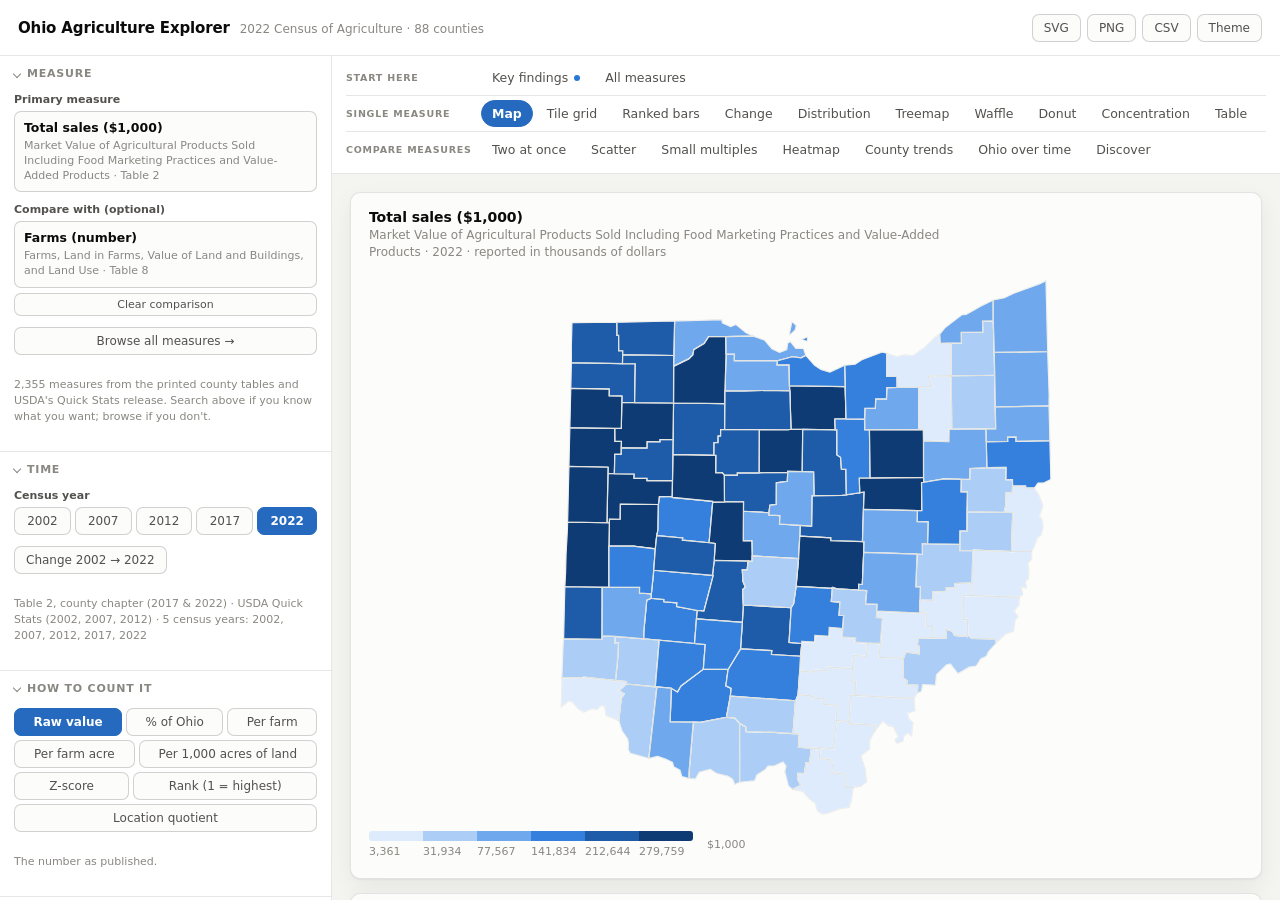
==== commit ded18885: "Merge Quick Stats into the existing measures instead of listing them twice Adding Quick Stats grew t" ====
--- a/index.html
+++ b/index.html
@@ -536,11163 +536,9838 @@
 This explorer needs JavaScript — every chart is drawn in the browser from data
 embedded in this file.</p></noscript>
 <script type="application/octet-stream" id="payload">
-H4sICEWmc2oC/3BheWxvYWQuanNvbgDsvUnv9D6SJvZV/qjTGGCntS99a4wB37ygYF+MOZR7anoaU+7y1DKXgb+7kyIlMpgRoaBEZiZ/Lw98IJIRTwSpDKUW
-Lv/9d3/989//8s9//N0//u7/+P3/9E+//S//9Pvfq9+6put++/d//Le//v2vv/35P/32T//yl3/957//6W9//8sff/uH3/7X//yvf1a//Z9//tPf/58//taq
-3/7nP/75X/7yh//3P//rP//2T3/54x9++/0f//Kvf/yr+u1/+8Nf/vZbP/727/7p3/9D1/3DP/1DP/4Pv1O/+69//f2Lxd/+97//6z//l99+/7c//O2vv/3f
-f//Tf/ntP/3rnzRH1zTdP2ze/Lt/+8Nf//r4+1//4x8e//Ln//Y//sc//O0Pf/3j3/6qGf/5v/3uH//77/5ro7Fr2u53//h/NY9Jhenf/v6nP8kKXyrhQQCU
-tiTF+wS9IFV49+RmkZbjZjT8B6X7f372//BYTbE+2NNLwUshKgEqnEFM7EVF5oPMp9dS3l0MZN3BOonzuHPw/z1DrPVCYXr0qqZsyf3m2/mxqAqlwRYwHQiY
-SdWULXkBsz5aVaE02AKm9wJmeYyqpmzJBUzXPTpVoTTYAmYAAdOru2m74UtBVGriOsALmeExqAqlwRYyoxcy6/Pm4W7afjEpiIoxHOOIFzPro1EVSoMtZiYv
-ZtyLgee/0OhBUIFlgyNMV1AbiPAV2BFJEG9XkBX0C5blO0wqjL1Fa5/lJHivitpXE7xa1JFAF7MrdYhsDGZXQIC5RlLxdgX0SO0WiDMaiO38WD0IKrBsoIHp
-8syYCF+BGScJ4u0KsoJ+wbKCrhMII4E46nfdJDg6lw2OSLWoI4Fu4AtfEdUYQYtIa6RXUrsCeqR2C8TFC0T9zs9PmySaiS8ElXFqLJ+M/yh4PaBFRKbuCLoI
-8v771sdsQJAN/zeR2kCX/PRCCjtSvpb3QFBBUvEiZBN4kShmqglbBK0ggkblJ3vmkUx8IaiMU2P5ZPxHwesBLSIydUcQi6C+e17pNhBkA8BqA10+gjBhR8rX
-8h5gxgNmkooXIZvAi0QxYyLue6w/NmF83mNgyfyLEZW3hN+ZUMfe7a33jWl6Xs5Sg7lhzMH8UfiiZpmogcMYOnU3bQ1MQZQ6oY6929saND8iaDpwt9YqP9m7
-DO9AkqKEcyfgDOpZFnc5Ui9w9P9PajC/sBu6dwjSeJCaNLH3JnD6GjifC5zp0ajUsF+aL+veIUjjQWrSxN6bwBlq4NR/nPqPE/+PM9bAqf849R8n/h/HH+XQ
-dsdTmD5ygJVhFS4bfhxEdKNAwBIYv01Pti3KtTvNJ/sPlnmR2D2Go3LwACsTVJC1UVS8MHb0XuDt3vEq6ESqqSYS/WEOnR6IFCTzdUlS2IFrIBAj5VmLL1pR
-NC8K0Ldz76/3BGwBSxh8Hlqf58ZPdOFRA0TwDMqCJex70SsTSUe7wrbpVS1Sl9fh+3HdA8EfZtDqqS4Y7P9vZxUui2lIy+7ART7SNbJFfFPTeBp4QBn3Bt71
-+6CG7ciBKwtqMWFXQdYKCKQavLsXQdrK233A6wrpTSSu6Mi76TEeif/CfYjDg3PRFzthIsSZg0ullGuU82ddQxCfqaAyYPbffk+ojxy4sqD2YhazIagIHwbO
-3b1oN7AR5RpZe7E7z+2a6bL+eIZ20M9micE4koP5242/C7z5HvPzDzA1mNvWHMzfbvxdYCLRHyPRN89zmxrM6CZ4RIrE10qNJyS9aDIbnzfOfH706g6YgVbn
-ZVEaPIHAoXivMkNih0wk+gMvukU/pCcGc1V7v+57m/BJT4PXKW2nP9ecg1SYlwPv3dYvhSz9kg5MJPojOXr9hJgazDU9B/OXwMcb6CLxmetVatjb1/8i8P72
-mkj0h4a0uuqjYK5HeTUye5raoXM+7zmxfQYnD+bP+1zuIsTTBxreF5W8PmfuiBhD2wnszLozs6rpXrLLzqCV5prnj+pp9Un4KJgAz6uR2dPUDp3zgfWDRsWD
-icBzuYsQTx9oeNe8vD5n7ogYQ+6a1+qiCqWBuZROYAWoWdWULXmXPP1eskJp4F3y9EoYFUoDc8mb4RPzrCqUBt4Yhx/+DfmnfhrfInEBs88HVVO25CJmfnSq
-pmzJ/LLX+st+/y/75y198EuAWe2+Aat3N6qmbAksdz+rCqWBiRi4dk+jasqWwPPGrCqUBiZi4MI9k5IkO9d5AmsaTlwJqh1nRs4nNiAzSErKDHNc4D5tVQkB
-TD46k4uqdWUCXZ7g2+HcUxND/sivTi+2EAXmuxI8wmqDsqACk5PalZqUEiRs/m3HhXzeaGj9DJUQvLHId1kEZVEe3PYqIctdGyYS4X5Hk8qZ7JiMAskTJfDM
-1KvUsO9U0VfIBCZmRjiHvFOpYf8b7T4BpPGg4qNO3gUvEhc9/i4x7JMjlk8AafyjXiUGE4n+wJN+H/WnD/b0UvBS6C0NjlaFylTCKaI0ZQ5fSSTBxYrgBvDR
-qHGfEoRmqHQIiaRJBu9+TaqCGo3y4mYD8QK+JXB2dz/DmWyDSg37BWP4qfDxBnprmejNxVKDWYsjMQFJGiWcpYECa4kdMpG4wEhcFQb7j23NDaShzB7coc/n
-Gs981HpvFvVHeAz2Dci6j4HAAyfyXnczW8Powf5wZsxEv4L3Gfw8kNfJIo4RVL2WSKeaIPQvKueEr05ET4OROSlrG1voxVGvR0ymA+90n8tF1boygS5PIG1H
-Qrko3XNSsw26P5KiP+49tyMBOGFMzXvkYsvSWOPdELiWxSGBL/HdDpvg3VvqscsJwVso7i6LoCzKgyivSOGg4k5TpTYQMJHYgsk1nbqb7HqY3dvTxwxHJDBG
-Y1KpYV+xbKqQCUzMdGBU06RqypZcxOgN7mvKlswvm9v9qKakCXytXVWF0sBEDFjbRg8jSw37G4gPUyV040tcO9TAKlOzSg37qktMLS8SJSf1JaC6zZwPzvvP
-ROII3s2NqqZsyXuOWfQCURUKAxMxE7pGfgBDu++mdREwgqDsto14D+KFt4o0VHcMwQq33kMoNu+XTneE0rG14pYmYUl0tt/ly2borjUTiWC9h1FPCEkM+2aE
-81dB4NV3OikEcBc5qdSw3wVNXwXf6dU1MJG4/Og9Lb4EsD5I1y9eJL5ra4A7OxREbTWQmk9A9d4muP/EFUZirzbYfyb9fXBU3pf3aBuBrsCawIaUVEpPNjVv
-x3qROOx3rdtRPGC6QZnLer9boUa8B4EN7Ejq+G3X7jjOamyRODboc2J3XLW3IwdkGakWVATCAhHyFpt0CHONJMA8iPeK7yGyr3h6UgPqukic+ucJdmA2aqPK
-giNva7drZViWVwtcI50U+CywQfYG6S7pmoBK0GvHkYnEFv4ndio17JdupgwTuUMvqL1jMjXLXRs/+Tkxs/GE9DeoTCSCfZ6aZ5CSYK7L59ngiMzyZbwIKYzV
-Yh5galL/eOMX3SVdO+fzInHU+5WwsI+U7MXgNDBdMBSUISBFLupK28ETxPdGfMeee28isQff/QZVU7YU7NtboTQwETPAu8hWVSgNvNFjq57sWaEwMJE45o7E
-/XmkBk3+SLwzpyd+6k6FRGAi0R8L0/XH9kL6KA0EfDy9qw2OvKcall7Ad9Hx23J3WNhab8kQfb/Kg1kFg6rAaoMyLBsvIgWpV4IKqTBPcKebKFITiTP8T0y/
-s9T+n/hd+12l8eo72vaT/xN/iT9kE4lg3ZEbW/1hew8K9igktyyUbmNImuS+9qXaOVHQXinfRbUORKK58urBow6CMkyElyM1Rjh8leQTEPDMJD1ZK7DLg6An
-ozqC1TWRCMbCrPrJIzGY/427Ih/wKgsLqXHDoWAsTGogx5+kGVJyUTfNKJZ8Y2FibGyROBFjYRawakSQjQeM4B02srgrNbTJOSBrowwhZeZEtnAJmvm4sZvh
-Jy6/IoBADqsl5QI3BcyCrNQk6alUmG85CfHGWRveEjTtfmfujlw2qA3KMGEpX5RJ0hAvLGgHCYJGB00gfRHwRTtkIrELL6m9HkTaw9GqQVZQFrAICOJNxmcx
-UgxIYbKMryD7VKBLlh1H3vDC5hmcDrwxbc1rYLsyTDiKgC8TmOSFpRqk94K2kY3BAKuN79gjayKxh4sZjCo17HPux0/AR42/C7zHjOlZlBpM2OfVeAfVR7uE
-BROJ/hCN7liNdDsSZIMK724Y0SBryTL6Dp7S5QlIrzA+Xk3QJWQ3SbtOQA//E1e9KY4Ds1IdVRbUOgcEZaSIgOUiH19BGo/ylO86Xo1sJd+J7jnRH6LxgXck
-gtk6H3of8i2vjQRvbtxzYv8Mzjtgnl/Oy+5o3HYoS7OiDCVutIlEfLmSvgXfaLCsA/px66jF5HgbUjeiHCINCeySjSGNYxWYz6SGkC/4HDV3++8iOOIh0CAJ
-sCymiwFpDeMTEPByUXbJFkl1eTXWmonEOVy+W7D6dtRq2RdX+L7oQaDBLyCOCUctt31jze24CrYMvLFZFAng1QEjQmq8vtBg1EgNXlfqs6AxUvooDV5NygfL
-TCQu8I1Noxzsrzv8Ix4wOaluPATMAkPxLbroFdj6o7nadUI18GF4gDf8g3JlLiuFgIpkuWhNIEcyY7rxbkhZovogODp3w0TiGkZi1I+IlyOpgogQmMQ07lwa
-pBXS8L4YevylQdi7YNjievxhrvB/dg0hqH29S/DlyCMSMBbSxm0q3jWyLJ5F2ixB9mDZInH2h2ik3iWI3NAn2PnmU7sESVlIny9uQiTQ4DdYCoZouDc2+twK
-wLxduCbsfcFmywQaUuO3CUgN0vGoHhJosMZNJILlShq9PFSFwsCbaNrrzZETwz6hZ6mQCUwkdnBT+Valhn2/9var4Du9ugbgOXFSqWF/zpkqZAITiT2MxEX9
-KNgDTl7xdZ6eq3mRqJ8fU4OJxBJI32EtDRVkMZE4wOfERaWG/WHnnshF3TvMUuOYjXi7NzwFX/YnlRr2T9bTJ4A0nsYr7znxLv0Nh0wkjnAxvUkJYF/a7aws
-qHhdL26Kg4CKtyugEvBFZS92ncBJtsfB3Wmv4uHieHUBgcAkryv1QGCNZxHwpW5l8MZmgqPdGpUadh/Oyt4Ln/cgHZgT6Q/R6NrHrFKDifwczBUMmBO5iMef
-XhxxeXsx+vj15ePHn15s1uuUplTM0va6S+sKV9PoVWrYV4PoK2SC7UQu/vfFRQcrD+73IRXBNDCRKGu8B/EEmLvSVmIg7SvSK5IU0TAn0v88NejNZ1KDeTDK
-wfx1kLqpQj5zIju4PEqvAtiX7ZBXXJST6gZl+dxwGryu9zpHaO1iEyjXwJayrQrAyMIjQVZQ4Wp5ER6kuhf9i7Jxm+9aR5hI9L9udIveKZ2CfXUO/yio5VYK
-WVFdnoqv4LMC16JaSWZ5h/g+jaKnwEXirD94BGBmB1wruy1MymFqpCFXEc+H6WK1Avp4N4TCJhL9rxvjfCxRNsv2Lw7kSAIs60DAHOUGL3KxbQl7Q+BaTL8E
-s6XQG9x1/0m4oyjA1OKpNo2EHlzUEFAFInccPzduInEM5y0+r7KdAXCJx7OBsMvyFTwpmRXYFRBgvrz+WeK1vCHeJN91Fz3QR0Ektt3zv3ID786RygbCLstX
-8KQ8syDL80l9Ccp4Q7wwZihKje0XE4n4DOJwvhmyhOhWRlaQR7wNUo43JMhGgaBtF52UtlfgX3BJ9b9uDHrlFBLMe4TpdR41VoupSXVJEIikgTu+kC0iuxPL
-8vRQxJzIBY6G61Vq2Id59RUygbftgn4CqVAamEhc6wfj4j8YH5G46DHHFUqDLRLXBr65aY73Aw18XcBUBLVBmUAOoyc9eH2TcWaNdA0jJV0jmeNbebFfKIfM
-iQTT30b9nvwA72HlyAa1ZJavCEjJLM9MusHzSX3BaqXtjfKZVzvn8z5LIRvtuN12gqx0Vx6sghcOavn9fjBhqc8BQZRxkpmv4LuEr6B8MZHofyCe9H5hE7Kj
-misLjgKNoIxU46lID4IKjECQJUl5Ar6CzAq84pvFt1eDOZH+98VBf7EiwTx3UlmpnPcIe65BCqOPxJRXpKekSUGzorpEyhfvlQZzIv3PU0N3DPjo4ILyOovV
-YhVBGVkRlJHACwuoojyNd5fXvWiD56M+T6398+8yALOWKnLkLbwKywJdrIw0hNWSGpgaL8yTkixkU8kyQUcImi9sjIlEsMAtsrS1W98aHVKLCGNq/fnLyT7m
-RSm2/raUD1OTtlfaGwJmQdfxC4xTH4r75tEZ8Oga4jMYVuHKgiOShbdBCmOGpD4LfIlyKL4dzsadlh8vw9eXz1N9+zoBKyhzWb4Cywp0iSVnz3R5Pl5EICw1
-hAlLqeI90Efhh2J909PC+0Ay21L3iwELf0RmA2FpVsAn8AVrG1nGV+RTa/fRb90RgYP++DjAD5cD9R2TlAtY+CMyK+AT+CL5kHhXl3RIUHuHdNg3zFzn8FLa
-jvqFwAhfJlDZQNhl+QqeVMpMuiHgw9rBC/Ms0gq+S/gKqiPCS+n4GAwArZdsAFEVJClmg2TGaqV8gUi8cZ5Z0GgBn4BUQ3Ap7QY9rGqA47eoLFYRAFbBk2Ju
-CHR5PmIbabkvPAsmwjc6So3tYnMpDYZozKpCaeAt9j7o5cMrFAYmEsES04seflOhMPAm18x6ukZiMJNDcjB/CQQNfH97t0hsGzBG43nDSiUzIsA/eKkhVWIT
-ULxP741ouEoj037NsHreirSjXuNUCOYmJ0ZEoEESSHW9+y8ke5HgTkfEGxf0ATyyIdTCSduTqlASwFBcukerEoKZUUVls8A7bLwX+BZ5odjBWduTqlASeGey
-hyspNqpCaWDPJNgBGr41YnKw/KgDGUSQ4yXqWarY8t2/Vz874c7TTAMj/YilCN5Td3owvk0vBS+FRwYevBidGY2XWqhIEXI5ho5TFTWCMXnizWnXdv7yTm3j
-j2wZ9WqlAjCPHjFy3hMLW8FThaPQhe5GAcmMeZ+wr24Q2DPpj4xYVzASLcjyEK+LiWxlDi66QTLzfIEIpsH7LGgHlsUgpovtmQRbx+oN9I4d97AMWegNwjgV
-C8los7w+FCGpz1tz3hCeKxyGgtbTRoKxm8+n8mPlij1zlrzzS6mL+F55TqWjhE41wh+vyLejUGYLinuxsMBtlFf1oyBqZ8JSXbNnckUXltBzUPxED5oJBKlE
-s14y8aqJUOANiPRI1KjXA8IvkoVaNElvoUSlQ+BUEmgAaZwjnIdz5sAVG7jseS3j8XknQUqizkRGCzbjbJ8PTxVKA2+TlelZVKE0sKHof3Dpe71bwDmYf0qh
-sIDgNt+vDfZMBusdrwoDsKTvih7xuvxRQC81LnCNZxa4K2BGh9kjfLw1gQeUCLm2o555vie8FNTiosTBa7GkCj84909KcNq2EzLWAZQM6NuY6uH6N70iYV/I
-pr8KGIGU9I7xKN13OHQbnPFg1/DXeQHoBASBnGBSh4A0yhqpEe9zlMl4YGdixDnphSKYG67nHjPJPhA24oQ/HAvIjkpaBRdh3UUlBZ4RLZDZOc9gf0+CLzRn
-X4nEX3AEn89Ov2aJPxudf7vCv1KduBX3oY/60NXZjaDa1v+c1eo1hyqUBt7wX72nUIXSwIai/z2y08spVCgN7Jmc8Tf3y/PKu0FQFhxxq/swwgE9f8SzYEcY
-Pekzb5JnJv0TeI8ZEthAKgTbJJwsyICsPXBxbQTpUgRRCzjEtyPKg/gmRC2fcE5lQ3EBcyoWVVO2BJY17FWF0sCGzApCZlY1ZUteyEx6gnuFwsCETNe8rAwC
-Rb3390c2qMUqMBGyFmMJjqR2sSxJIGivwHHMU75f4unZ5mM3fKO+Mo7HNsgj2NtekiUJglqBiMAuRhqlSzZa4JW0I0ivSF8wesQhG4rtSyjqWbYOvF8Cm8V0
-nQiWxXTJI4EcmcX84/nIxvDM9FdNyq6Unm0WFopz/1gNuCzpXlDrdAVqmA2BLq+BEZBZKYugWbwN0itBU9lmBYv07DN1B+Y1eHQtr3EbNnqBjXjXXG1UE5xD
-gZrAA9IQ1Up7LQVDQvRwkSgwMR6tlpAgii+1tcw+e5dRqiJY2MB9KNo+AR2AlX0AErrxthbdNsQTeKHojySZ9XeDmnIlEDKjqlAa2JDxR3zofeVqypa891ir
-Xh6uQmFgQ2asIfORkBlVhdLAhswEbsxmVVO25N2Y6ZmvFUoD916o1TtVVCgN7DVvBte8QdWULXnXvEZHUWIw7x9yMFcw4K55+l67pmzJXpsWySha87M/H9OJ
-yfFl3rt1ViSKXuBkoHaRmXSNzEo1BC0/KrwB7Xpo2R0wn6SQMldBf92KJiVrMbs8Ke9BVKN5d6VqUv+OE7hd87pZr6F3gDntbJkg68oufNdD1AJDWO0da1hj
-eBtSaxflznvSXkvX+tHh/R8dgt3FKpQBJmR6fyTg+ryFrylb8mZmN3rBpsRgpofkYK5gwIaMP2JvOMaibEcOsDIMAjlvog+s5SswAl6ENMl7KnBtoAbvYB4I
-mi/tA94klLNnsoNncjmUFg+wMgwCOeDEEh6RFRgBL0Ka5D0VuDZQjxuCzsFsSPuANwnl7JkEC5foOfzvgH3LuKZCgp50f4/jrBc+Tgxm8HUO5s/Dd7TNhuJQ
-H8I+MPKrzmUvd/59P4KHsEbFJru4MlMgrkyikDuJHOKEXOD00/PmPjWY2d53RbLo/hCwgeMPZhn6fYrVduSyrgw7CuQCEVL3DmmUyaBM6ppkl3qh91FZgUmo
-Yc/kfGEkn110Of/wt7cZev9Yvtct5yt8P9iggYuFPO/Ca8qVwMoHk6pQGtiQWeFS/LPCwJurdmRJYZ6FLONr09iQtuhiNiCNqiX940X0kfcdpdfvAynY7zjk
-FbdrU/sSyKVh4dUEIrx/506aUByaG6MyzXAOSeFpJauVz59kVq4NzoSTurEsBuT0bpJAUIbNMr8IUg/ewcz31TUNGzktiJxFxST7GxIUnlayWmI23qFrniXz
-1ksgeNrjPLUKy2LwupZBe0KA2SDtSkl5/+4QJGQmu+mGRrDKB78+AZnF1jEQrm2ArpDAZ6PkTnb2gGpkU6P4BATSpSzOme3VrwtXTAr2j3ZlYcRRZSQBWUsy
-kwSkXT6LEURZE+iSVLyNG52DLl6mX25s4LLhUlpUWaAbCPNHAmZSA1MTiEhdI+l5uwKRwEZ0t2MrJvXd6TWDFNkqglosK7ARZfLqYsms7p2OSO0LJWKvpf64
-mf4Y09JTe4RsFQ6kIsERRoDxCQyRcmRjeDVB8yWnJNok32iWILiWDpNeIPwAV4Yduaz36E4RYMBTkaQ8gdQ4RhW0kvRFYCjKF7L2vA9sKA6/8DLGdi+yz6xj
-vKgKpYGNGbAbkB4XGoB5dEAqfnH4on7x3ubr/cQrlAbe5En9nJAa9lc648cgiwefb9YB9lrqj6VqO/3VlAJz9WBFEqrdgYQmSaoPNIsCMB54VKlhnwQ/vg/e
-YfIDzaLAW3BI7xVEwv4tfIqDKDVM+KLdNOCMB268zatzQ/ZaOiP7a/QeuDKsVgBRamAziZcsxodleQLePzLLy90Gku/8BICFjHoVwP462z+KgotqTjeKINCI
-J5A2Pw2pgO/8BGCvqF83ZOvCo6DWAUkQiARlWAVGwIvwTcDaQXpPCgtISRbeSUHbkF6z19IFTI4Z1d1k54WMX5dQx97trXfZq/NSSwSwZuWiSDD/e6xIQrVv
-hy9qlr3sgYHKegUKEnbfxzi4qHaH3pV5t5B36QOWzM2KAW+WYfdYFQn7N9o1Di6qXQTwNTmBcZLgvc1iTXrX0lGvKEvB/jq9i4MotUAY040S8SIw2nHe+zuk
-ifvPXEvH5qtebXo9n4QA44tyN6DK92pT8A6VEvGupctjUCSYUGZFEqpJdTERV+ZdWhN7cIc0sSF3LeUfkMlnaB6i1PhHb4EI+XR+24M7z/hSu3x7KRF7LfXn
-HiyPXt1Nm6UURD8wgWEqo0oN+6vPsUKm/rMx08H7j16lhv1fs6+QCbz3YnoF1dRgXmIXTfBROPcePMutKoD9UcI/ioIoNYFwIIJpCETiPbhDegfODdlraQ+H
-/E3KAXiknbwjAdxRC3R5gqA2nkDAx1ekAZLv3JB3LZ31wIfEsC8Sf0UYrDJ/RSPKOMmHHcUzX+ymc0PBp9Wu1dfYA1xZOBGMkpNWYLUBPWZNkOUJotzFGs17
-xbdX2hG8BxDstXSAi6H0ioR95EsfB1FqF23wfHc8cFmy4uNd4l1L9YN6APv5767CHYI0xm+zZHEtnSFwXzqrAPY/U/+Il5NWCITBzQjDRzqJEUQBz3y7vUn4
-7LV0fBny1z5aD1wZOpkeyvEEJGA2SFJBlveUd0PQXt4r7Ihvr6D/2HYEMym7fj//2JGgIgCyAhOh90Zide8QkFQYHy9HtpcU5o0LmDUIhvyJd8JqqdUMYMWW
-JYVJDam1NB7cbnS8k9eaZa+lU/3GUL8xVIj6xuBPOXgWd4dm5wH6VwxrAzmSgLQhrSB94Y1HGeJtkM3iqaQeRPcGtipOO+ibkwHe2BxlQS2Z5YWlVIEH8U6S
-pHdahFWQnkaxSH0+sjYUwZa+nX7Oq1AQBJsR6b3kK5QGNhRXuC/YpDDw7kGpMiwbVJAs5BHmhsA1XgOr4B3nCaIayAtL2wZJ0X9FParMQXh9h2WBHK+BMZNZ
-jErgS3wFZg3T4LskyoagSwTGddaE4tTApcZm9V7Yl8+aK1zqoWCj++n5ZI+BWWWXqr0D+Zg/Be9vkQ1FsIOt3hILA2/hMqqMzKLLrkEW8ghzAzsSaETZIN0l
-qaQNlNLzbYOk2L/iol9kOwgsBmWBHK+BMZPZhf1+QPoSX4FZwzR4r+Jt8F0iNG5DEWxB3OmNihEwp56qlQLGEsXshNM4lLm9PJXUBi/nnUl/YNp4vBYYkfcP
-UbWBCFaLsZCGSGGBQzwpBvFeYdaiOlHgS1B2HNkz6Q+L6fVUMgzM3RJVy6vxuheZL0IWa3dI73TsceTdqa575XbkACsTgDuBvEgaqtQQZc0JB2ppms9as6Ho
-j6oY3Uqx2zKucISJKwtqMTVMlxTBmOOtRRHwFRfpo3wWdI6g17wz6X/THVu95jwCRpOq5UVcBSYiYOapokilFeF/GksQ+CLQIIWlPkOT9kz6XxrHY8mF7WiE
-azsEtUEFBqRuIEISkMJhV1NlmBpfgd7jnPtCdgnZaKkNkjR8+AAfqo4RxXqMsE3eK1qvFEuvkkfm9SAFGapzWsirh2+uT5kYBb4LQXu8mxX9Zxgk7y4BqUWl
-JYKnJCjTaw0tRhbIVEgBoQ/nvniRsMJPtquqUBp4n2wH/RGwQmFgQnFuwoHU5g2MXmHVgSvDajE5lw3fxLIaPDNPJfWKF4mix4TJVsY3Qdhr3pr+i979FYKR
-XeCmtkgtlg0qAqo7BLww2QQpSD3FmiXoIUxX2mjEKxuKLXwR1qp8sL++OSsTEFxU+xIALwivOA4rvHvL8dGrLGBuqGIqigDvPjO6RZjutc6xodjh/4p6b9ph
-Jq4CmEggHFVBUkndEGQdlZReQCXtDUEnYkDKwTLsk23XPis3IKZE+LWBnKAW48OyAmGeBaPCKvj2CvpF0EoBKekL66QNRbBn4vS85QnAXICRinjAqKLonfBF
-tS8B71/xmuOwwoXiMuvP8yyYz/hUNl5NSoCpRelmAcyNqC7hhUkRWGZD0f9S2616FmCFbwFzPT2Vc6E46SXMvx22Vt0WKbupsMKGov+ldoA3Rex9IXVXp2+a
-jluoM75dGmiJ+F81KAcJSdzR4fS2hNY7abqkZ17NBzefrb67aY9bHJdt4W0Pn8UqMGbMBgZRzHeM8y3iHeI7h/dF0GiqwoaZ/xm90xMHK5QG3iuZ5nk/WuFr
-wLySOa2woTijr2RMEOth2i0yADyqAssGcsERDxgzbwOzRhoXeMprCOTIXovyBflXHNb9GWM7CrJgUH4bQlCLCZO6ZC1GIAWyCYIKaUfwjRZ0GF+B8SEe2FD0
-B7L0z79OP4WLqQfVWAKCrxmS56WCFj+peckQXpxwi1oMbcgb96Ib3GMuz/87LHmP+GEpL0KKn1s6xE/MMHK8swlNy1qEuuOFxBr+Oz2jZwoBRNl0Fe4Q8K5d
-NOTkBBqByO3euMMCHTdncsEHROh1rfeETmvy6zghJIeI++bOzHIchCRj8VSfsPviKdMjqOypP9Q8PL3O8Z5gKTxAcjgJUCULXk2eGgccp85dNXDSsjNatMFn
-Rm3s+CMYulF/1nkrmHeg0cJRasWCoJUwwqbmef+HgXkhSdW+F9zPUOppFu8daRR9amEvFF9GMIyPASQ/6pEacMBn0AJc5eV6M1D1LJfAU8hEGZflTlwjVF85
-vF3V9mdjfbCnlweJhjt40eyJR/dQGEuc1Vcm3BneoswCZzC2bbgU+r8Fxhg0egs1BAwVVSuFNCzvgISevqHR9kwO4WVv0t+wA8AqsF8XpkuyRGmQNjDSqHZI
-WTBfLvrHt5fsU8qaPZMj+hw266uqg6CClCPVMA2yjDdJkvKGgiPMU95n0nu+I/iu490lvUevrtPLu5HxMYbgvRuJrg3kBGWCClfLH/FUpIjAU9JaFJCGYvrU
-nkn8G4wecbmn19Lw9+gJs8NBcbZ4dcnBq8Pg4NQQJSDsA7GLdHf7kxoXQo7qQ9IVVpPpuOvtYU4N0aGsn+e9zbeI8QKVs2GyUHOqGg+wMgFcVMvHF0XACwuo
-yO5M3EoXT+u8629HDrCyD8DbXIsi5YVv+3dOb0NxRUOxH4n36Zlhs+tAICw4wipIDd4uL0Iy87qkhlDEm2k875XbkQNXFr6qQWp5OawCsxtliNQgheMreP9I
-u1GeCtQQEROKq/9hbRieUgF4l3aqls+SupjGRRs8wR3jArt3GojVCnoNCtsz2eL3N9OjN0CWBbXxgBE4G2Qt74tUhGzHnWbxjgtqr9GjH1IHvXzNAUGZywYa
-fMXrOoJnNkg50qTUP6mGwD+SXmDjjqHg3craIeNO5Ev08gv9Ri3RK63lfZGKCIxLbdxpgnSlZbYJ9kz26EW12ccbNdwmO4j8RdD6e4oxh8jDIoowxuEMfRDR
-v68S9sz53xzuruURt8BKFJDrjwhWfCHtYizkEZYVLIjCr6gibSrZz96ZHOEEx0VhsM+0Wyp8GSA3NrMe3RdAfEUWeK+1zF5J1c7lbCiCmVf6/SoGJhSp2h8A
-dxqYuXPO6e2ZfPlo1Lf6mz0EVxGIkBokwUUQuJbQDYEc2SW3IXz7diocrO+dcBnqLGtqv8OXi0t7fwC8+5vls+Nzf41RtHnpvQ9TevV9DMzHEaq2QiZwF1RW
-zoai/2Hq+OahD/b0UiBJ/jBUhErEiQpd8uaeyWu+4D3g13pbcHfHLFZ95AAriwJvQiwrQpYFBBedDERIjaj2ZhY+b+oWQV3TwD+zVWGwX1DXCl8IYG2GTmGw
-rwXQVfhCsKHYYqsRoavnXCuMTUlIvjUF/2HD/m1vO3KAlX0AvsSNzzcaltnA8T/ftXpKeYXSwJswOT9GVaE0sKEINpQ89irUOxfa9FIQVxibkpB8awr+w45t
-zLYjB1jZB+BL3Ph8o2GZDZyh/ofV/7AK3/Af5o9fODYU1Ad78t6w+NUvcoQso4lSCEyDalTnJfNaKvWf8w+1S2rR/lOjK59xNnuAlbkKvhYjwNRIlkAj0OWP
-pHDHv3hrUbpkA4+sjadg+ddeFQbm7ecn7X7KgwO8vQdavX7bl4NZ+6oET9M05lzEhuLLKJLu+RjhJ7rwpQaW4jJnSawgEgRCvEOvoqQUbGJ8W6kpA8eaDfpg
-Ty8FL4V05pRHJHgUiClIWpmrIlsiZ15d99VsCCzwQatRFUoD8KDVqgqlgQ1Ff/SGvtOoKVvyXhPq0WwVSgMTMm0D3q/PqqZsCYTMoCqUBjZk/GEVz+JeXYR9
-ZwZ5RRZrPwCi2+ZCsdO7PScE71EuMfNPhugOs6EIBmq0j1VVKA283WdavQNKhcLAhmIPnr1mVVO2BIbKt6pCaWBDZgDPXouqKVvyQmbW3xsrFAY2ZPyhFOtj
-VHeTmRiWgOjjRjIkL2hyDHHaP+t/ZHzVB4y/36QNGn+8xPx8Aq4pW/JeLHR6p9sKhYENmRmEzKpqypa87Xf0uk8VSgMbMmAVC/0PRML+tq+Lg4tqmanKBtgR
-3r/X9GhUQvBeiydm/vEQ02s2FFfwlLSomrIl8Pq6UxVKAxMynT8Ooh30uDAK9hnDTRxcVMtMVTbAjvBeV+jN2BOCNwshMfOPh5hes6Hoj6/AdtyuKVnynr2m
-x6gqlAY2ZDrwuqJTNWVL3jPSoB+bKhQGNmTqeIVPjFf4xVZr+CFgQ2aoY8U/MFZcD3msUBrYkBnBv8ykasqWvBszvT9yhdLAhsx0I2TMbvWSwiTMya2kTFKH
-vL+aRq+akg7Mu5/EpN/uwW2T0QQ2bvwhC/Wetcz7bH8oRKMqlAY2FBfwoNSomrIl8NGnVRVKAxsyK3iDvaiasiXwBrtRFUoDEzJ9U0OmhkwFWcjoE9h15iF3
-UBVKA3vN88eGdN3zsenbwYzeLMHTd4G7lo76k+y3g1nwP6aW17hoNw3p7fZqcNfSYJni7tjkZzsKgKwIRHiqoCwqe5FUCnzLSRvSfomyxrphr6V1l5sftEPA
-oLfhq1AauGtpp+90vgnMdeSTJkkPvAtqDk+lfN61FG5T1Ksw2W2D+o8kYDyZJyhR0nZyZN4C8npF8kKSWVe9MMfsTxxsKKRv5iuUBmC4/6wqlAbea6xJDzT7
-wWCGQfw0n+21dITrVvYKA8NG1X4U4l374sZcA+9aOjxW9fNgO2NvI01t7ZzPhuIEJ/6uqkJp4L0FaR6TqlAaeLc1epZdhe8C89/Nidhr6Rxs1vy1myezjkR5
-mW+naQmZdxOi9zKqIAJzbxBTkdrQATZwwB5ijR4ZV6Ew8EKx0wujVSgMvJuQektd5GOAuZau8Fo6qQqlgXct1UUVSgPvWtrr1bkqfBXsi3LRIuZaOjTh9s6t
-nqwbAFYRlHkLqCEEF0lJtQDuuBHvLmlX2oQouXNw11IzIVivHIUB1nOk8EUQkAYiWJYXuUgfMPNyPHNU/53LkcMtvV/a8Zbmokh8bfBi6I5xTBh7A0Ual9Jj
-PpPtEBgXNtVeS4Oh64MKYB8pPnwLBA7x2c834bbxc4LgWjoMj/5jEO8BphGUkaQCXand93YdtIZdSzs9x2uDcDj7UcHXYhUXRaI0AjksKzAUxSdwiKQSyJ33
-n72WdmCJ2EHVlC15Ux/1X1uF0sB7Fq87L5a7W+TgDzEvYm8Y8/WrBNK37ZTjpj7qxbdIMJ98WZF3AO+G+8dO47jTDY7SkCYRJp/Fn2d3DLNYWVAbJRfFTPoS
-1PLek8Z570kbmBsC0qhOZKnstdSfy9D1j1WlBnP/moP514Dz/vOupXrN1QrfBeZayol4Ux/16PgA9l2v5BWCWqlGPMttkJoEG6kl9TRgPhe219IRDPp7/k/W
-lCt5i93prwMVSgMbMhMImUHVlC2BhfRXVaE0sCEDh5Z3qqZsCSwIXsf2FjgU2YTMUv9lPvAvM+nrVoXCwIbMCvae6FRN2ZIXMrMedFihMDAhM/pDRId1H0az
-HQVZ7AiTIytIkUA40MCyAhEsy7uLCWNZzA2+CVH9x5tEhINhTe2g7yMgeAPcjiwmgtXywpgumRWICAhId0k5klTQNrI7pWq8NQ02FMEIw+lZR8L+ms8/EkC8
-cGAoIOCzmKdSDwTW7lRIfY4W9r5qNPppjALzep0VSahGEvDZoMz7mJvEeJpm8T7zjUFEbCjCDZlXVVO25A1Q0yehQmlgQ8Yf36SndNaULYFNkyZVoTSwITPU
-3WXfv7tsq/93KpQGNmTgaIVR1ZQteSGjF22uUBrYkJngxrKDqlAaeAtq9I9FVSgNbCjOdd7bR+a9zapCaWBDZoFLbbdq1fP69bsHM8HK3N+Paun0GL1eg97o
-ajA3Mc2zrjFzULdrafskX541q/4IpjcX1DOL52fNvC3IuNrjRa+CMzylVr1se6PmZjPs5phr3kVfmrcFUDXNoP15Si4byfKs79W07C+I9QLwmuhJO2+Z7iky
-PB3Rvurp6du6A7odW/unjWpjWY9Vye1k6E7fELfHauWaoNfTo7cFQ7adAraN5XULO31kN+ptnu3WTZ3VYNr6PNhGpT6t6cfSp91J64+bjB6lP+lNp1o9/aLT
-i2brIt2H09YxPbg77FSF0sDG1xouZd+bs96bH8M+rmw1gTLqX1dvJqfqH/+iZ8ZNW2Y0AbA+1fXPvl1sWEyb2Lj90pbtZ739MLVkv3Gs+ke+ms3pnr9DbW1b
-Ek4XDeumuf0y7Z2tVtMWW71p+xYW0xZy4xYG+kNM/7RkQn/e4mva8r1eJXBR87Ax6nB+/tS34NB1z2It3JqrggmtbvvFT3qjp+1qo9uxmIZ124yy4yLUbtae
-Lei2mH2qbLubP6Oy1dNddCS3OprWrf1PjxrTXavZVtF007jZX/2PSO1sLg0VigITWlMTLKc8bGnefn3bjiDb8Wivw8P2m523H063/X2YH9G4RcO4/+sNR8Vq
-91IazO/W/AanrWKyV/hx2/643aJg3H6azRbfw+bBYpnNn+S0/UeO2z+g0R2soWHjHKy88dp4tP/MDfewxcBg/3jnzda8/bDHLTrXLf5H+68z2GvCYP9bpk1m
-3ILB+GF6Yt78mGzPrVvPGH8m+5+krzNzHY9U+nikYz7Zp/ZZ+0WSvTq1cOOMXmEAhq307wPMJO/GRSelak4u0MjXOefMYHLMdmfyAoaEqn0vBL7w2dveO93g
-SGBXQBXfXgTI9Qi2u03sCMtiQFKRLILsbRGBz7wab0PaL4IyoRv2Wgq2Yt7u9suCfelDPJvP2tvsnjN7mxC15sHtBcyoW6r2oyBw7Y73mK60jBSJcuhc2Fsn
-a9VxSoH5KbAitzUEBDxpvAYvTOp6F1QoJ7CWRuSQs9dSfxxZt70erVAYeNfSVT/hV5DAPqnjCwyB9f9/4iC8fQX9Mq2d89lr6QCf8QdVoTT48fvU/nQAm2NO
-qsI92J/k3sdnr6VjuJfKfm/bG5BsYEDJORYnEghjhsiswBDpWnAkdY23K7VGspDN532BIsFE2f1vtDcg8ZuScywBX3BE1kpFBGWYyXgRafOlXUdak/bpcQL5
-vVR68FAbD6z+9cpo3/rt8+ZEKsIiIfMrYWyLIuXttXOC67VOx/qgkwqy/BGmEV8RL4JlBU0Q0AdUpCFSDqvl3cC8Ou927No56ndvYwvi12WDI6yC1AjUSFJM
-TsBHlgl85kUwN+J9iWpMUEE5ie6dcrwOiIJNDdN1ZQKR+Ioo3aAMY4l3kiQgqTA5gc9Irb2W+mPIWzsyrUJR4H233wbsVpDA/jX2Cwy5a+myDXctI23tAgfJ
-mXMQ2OsemAhArTgKBnj4ZamXNuVthE8y5wQX7Qr6AH20iqEihTEb/Fqwbk6OHrWJgfdfSIk4uUAjKCM1BCICUsxT3gNpBeZGwnZgTRB2O/n83XXEhh+kyJbF
-1FwZWUtaw2qDMt4k5gGWJfn4ZvEVGD3fOaRDFJW9lq7weXxWGOzPf2dlUt00wphGPMFFAM/KmdpL2oAA9k+ZFA/7bh6iWu8p8lxXQMofkTYEHsS7JrAb1TlY
-BSkCIbiWdrOZ/Gfh5FoKRTC1gI/XEIjwaqS1i8KkNUEfXASMmZUz19K5gd/YJ1WhNPDuS/WXhgoi2P+jvsAQ+MbeqZ8H2F73JXpPgb2WtvDd5ni8ihl/JXhH
-o7PZ8K6leobnO8BcHxJrxJN+HnifhS2yodiFw136bcoyBO/TL1J7RyMQEahhGjwB3yxeRGA3MCntpvCb+nknUkf2TIKNp7flQhDwKCkRUo1nkZI6uXg3pNaw
-WoEGKSKoFbh77oG7qM56mn9q2Bwgs1Ld4CiK5bbPqZt10RB2pMGG4gC/YQyqQmkA3rs1qkJp4D0rbgsLVSgM7LXUH4/d66WUPgrmP/yTBPHMQYXUA4GcUMSe
-STA6dDbr9X0h7G+E/aMfD+CtOC3n/Stuqwt+JZhvMj/T2l1fbCj6gwu3tSpNJLNHLhsAPU4c0Q1YpHYxNUEZaZJkJn2OclwAZCsFLN5FdXl5fzPLxvpucpiw
-KyOPAl1BlvSAd0jgAakR3/z4VpImyTLEbjDkvm+J0VxoM2KE36GxCTsN8ojPSu0GIhgpKSJoIMkHNWwo+qNtxva4HOsjB1iZVMRVgBkAcuZAGGOJd5fnC8oE
-RwIW0rig11gCcyaXBmwLpxfEfU3mxQ9ReUv4F0tgU+5epQa3rPaPgi9qlg2aFgRNp2rKlkDIzKpCaWBDpgcrR3eqpmwJ7KW4qgqlgT8Xq1M1ZUv22jSELxba
-wWy6kgrukIL1qscfDTdaGbxYWPS0RgFIhaNI4wkE9Lc9wFjSkAr4zg3ZUBzBnfWsasqWvGGNyJz/Cl8PNmT8b416g6G7aYvVFEQfN5IheWsX6hmkFUoDGzRg
-yRG9dVcA5lYkpuKiHCbs3fJd0xAQCPhuN+tON50b8kJR72OYGsy3kGwEWK0r877L3DV+ux3Z+s+GYrAd5qhSg/kp5WD+duPv8tQLxW23wsSwzwFoK2QCG4or
-3Fd9VqnB/MY+SVAE3Gilt1HBtiFvYjAL7edgrmDAhOLavLyT3HaJPgAr4ysuyjlhpxFkBfRpCBI2X6orMESJBO8k9eLbXDoVkrMASVLtVeooeWUROYVqiGhY
-BZ4Wq7VB1ObexCzztmKYtTsbjL3X3SR2wTDsRqWGfRjxZY14gve6+3G7NhQ7+MLFbv2cEPYXBl2FTOB9MFiezw2pwUzJyMFcwYANxR58MFhUTdmS9zSmv1Sn
-BvM0loP5242/C2zIDCBkRnU32c9fY9bEGnmLB1e9A5+mV5Ua9uXo10/AR42/y1MbNv5ojkUP9KgpV8q8qd6+oMtH9pz7qPG3bapnQsYfzaGrasqWvHHSP3OJ
-xZ8ONmT8sRzTs6qm+2m75CIVtsuX2uXvSuAq1agKpYGbzaGX+6kpW7LXphWuXr6oCqWBu+ZNeqOdCqXBFop909TZHB+ZzdGpCqWBDZk28WyOmiRzOQa9UlGF
-wsCGTAdCplF3k/0y0aivI8uRYh30oqbRo4cTw74kXPs++IDJT4K3WvCql7VJDPtoyF59gB6MK81u6Db9NRZ72evhiKpJpYZ9RNWkPkCf2fh3dJM3PKR93pOk
-BjNCIwfzN5n8ZGNsKA5wCtugUsM+N2uokAnqFLafMIWtb0Y4he0LF/zfJ3fVnQ+o3RDqFLYfMIWtb+DCJLOqKVsCWxQOKjXs++wNFTKB91De6Me8xLA/o/QV
-MoG95oF1ZfTG9qnBnMkbGjwBJhxFcNvdNF0isEuJuGup3iDtbjIr38UKkVqgwp2d19w7k9x9qtJGzwLn664qNewTUdcKmcCbrzs9z21qMBNRP0nw08GG4grf
-Lo8qNey3JGOFTOA9FOj9J1LDvoVaXyETmFBsmzrY+v2DrTu9tlmF0sBfOr9VNWVL9trU1nd873/HN+irVYXSwIYMHK42qbvJDuCaanpNYFR0qyqUBjZmerCQ
-wKRqypbACvetqlAa2JAZwFNjq2rKlrwpuvruuEJp4J4a9Wvsu8kuSLrW9JrsxckfpdXpqu+E/RXn+iuBsNHuorf2j0FhYJ5MqNoKnwV30XuezlF9O+w/y1/F
-oXN6ey31h9ml3mZsXwKu7reWDXQXu2vp3OsFzN8K5nbl/XZ/UhPAnLpVYbDP9Yqs5dW+GKIcj+qcHF1ir6X+8L1OT5is8DVg/otO5bzPJHqX5wpfA2bixamc
-dy2ddHQiYK4AVK1U7SJLQofu0JNlZCt5J9M0YbubMdfSBSz+U99+5Hyr4j5z6bfAFUoDMP1jURVKA3vNA6Nm9XS4CqWB9/1TvylLDWYieA7mCgbctbQOgMk7
-uGa75nX+8OReXw9Tw74+00cIMF1Xhh19tKnXTHrrrfaPXqUGs5h4TC2vkdB4apN3rMV301HhfcsZnsEZwD59ezoB9/hIEpBHUTYE9FKveN0ohwTt4EWiKmCZ
-vZbC4dS9upvs2NA+a0KNXLb8Fpdt8p6bGz0RPzHsbyyZMkzkDn0+tYQsUbqsMHhuHo45hQMNgYgLaEzXlZFyvEmSmdQNTErVolh4rwTM0j7ghd27ws4fE/+8
-HLYqNexX2/Zj8HkP8oI38bt7dIoEMwGbFUmolpDgp4N3DznpuxIhmN91jMZF3XhDgcYdT/P1QTpD9lraw0U03r3lzb7ERt375+aWQYJrab0UfgSw/oNl3n3p
-rN8rV8gI+xUnJam9lvqTaDo9QKFCaeDd1ujoTA3mHzkHcwUDNhTBlBG9/va3g/ll/DpunBvyXrd1ehZJWbBH+q9iFwEbiv6Mg3bSC2BWKAzA3lejqlAa2FCs
-e19/YiPmUa+wV6EwsCHjj0uuuybn3ZHZhcykH6wrFAY2ZILFYOuIXyHs3zq/wBAY6jCpCqWBCcW+ASth9aqmbMkLmV4/AFcoDGzI+IPqSnzTxL8Ayvd6KMqN
-O2+zzpldKO67d/UeuLKgls/egcBkvN07rpG6vFc8S5reoMCGYgdf4veqQmngza/Xex+RYH4TrEhq+CaTQcXbXDs3ZEOxB28OB1VTtgReg7SqQmlgQ2YAbw5n
-VVO2BJZUnVSF0sCGzAgWAVlUTdkSeF3RqAqlgQ2ZCYTMqGrKlsD2EIuqUBrYkIGjIHpVU7YEnmXqUKoCR36ZkPFHQbiXhf346AwEZUFtAKQuxizgi6Li3ZCK
-SNtL+oJRkSBtNOt98FI82NsYM0tuhExmA12MD6MXCJNqpBuCrZ1Jk1KvSKp4x8+7xIaiP7qiX57PvwGYs45UxANGFUXvhC+qfQl4IXbNcVjh7RmvV8HkwWyA
-TmXj1aQEmFqUbhbA3IjqEl6YFIFlJhSHJvHrCrsVTH0/wb6vaEc9SCkxmMtvDuZvN/4usDHTghFJnbqbTGAmIPqBKfMY9P1n+5Eh2h81/t4x6EOX+IWFWRyu
-vp2obyx+7BuLoa/7Jn9m3+RGVSgNvAVI9BqhqcH8V+dg/jXgvP/sRc8fctK2+sabAkPJiiRUuwPOpPee7K0evBXAd/lFpQYzeDoH8zuMf9R7IYBr6apI2IN6
-jYMotYs2eL7UpFmAdPLce3stHcNPXsGwJVeG1WIQyEnVnHCUScxaQMCz8O6SvkQ1izfJ850bCj55tXpQugNXFtRiwhhI5ZxwYJInwLyKIhDw3Wn+RbsCDw5w
-11LxR7bjw+d2FGRJjaC2ZT/M8sKYbnv+oZf3L17tolxisNfSSXxfevsmsUL2+9JJb0ZcoTAAi9+3KjXsawq0nwCwcnz7Q8FeS2d4LZ1UAPul0D+KgotqaQjA
-bc094wELSXq7vdHgLafWPRpFghk1wookVLtI742NSWKcJEjdLIEhSgQs2LxKhqRFQZQaOXAsKisYoCf1gB9Ld7HRt7sEgr2W+sNaW71WHgmGkhW5reb1PKUb
-lGHZgOCi4wE9b/c2kHx8b2jwrqV65T0STCizImnUnAamy/N511Ike8f7gOUOaWIAK24vaoPgSTIoc9lAQyDHg0CXtIs5HvDxpKQwX4E1X9pekk/QsQfYa+ka
-vi8d9CuHAPgKVxvIRdWShoLOxIQFrzWkdnldUoPXJbOCjiUNHUfuWrouz8vrBk7VZckjTC0gEGjwIpiwVIOnIkkx18iOwFikTvK9cd5AE4pjg8/WefVQF/VE
-HxzlZ0Kg3i8IE2WA8OfMAVj0qnbi5cmUmxdyvCSubTDIvMHm4Mn3KNoTlHmpwcAXwhIQInQlrhFyEhOEtKQf8C6I6hRgz8ZNG8ZNv+pdwiGQFTwEahjLRWap
-XSl9vBvxNuLteoHEqXl/YaPetRUBc8mkat8LgS9pXBOQkiLYURpfvL8wTsSGYvcSinrnyH4AL3uDMuwokONZsNooa5gIZg3L8t5jFfSf13k33bGBUSFl4SqM
-yKV5oC7XQcXAXtZd7XbkQKqLCZMEUe3grd3pA4Hjgg4jO9ELxR7MchvU3WRnuUVWJqpgjV/2OnHy3mnNz3NxB0xInpdFiWSpFXgV1d40fNfARs7wzvmhZGWi
-isuTU985q9VbbrR9rOoOmGvheVmUSJZagVdR7U3Ddw1s5MCF4GZVU7YEPkYPKjXsn1DviVSgwYbMBCa8tSplspPfmILTih+WwC1aqxKC95yFVJDZeBvS2juG
-vglgO8AQjlY5AOMf2hPAhAVlrysDMfRYFlMj6bEKnoWvIL0SdJO0d3lD3tMpGA7XPy+JAezzPfwjEjCRoAxMgYkkkNILrPFqApAy31Y75/Om3K/HZAB9FED4
-AzqvwPhclj8ifYkSkXrF65IEAkM8PS8sZPaGcLSnX9b2jZ9HD8havsxVBEdYNh4EfIFXWLNI/wSeSnWj+gARttfSBV5L3zgr7x30N6YEfkHbhA307kv1QtGp
-wdxD3RAREGTx6h3CSUi9+9Jj2ZHtCMsG4GrBNXs6IcBsnMwmY+3yVKTjmAhpLRDGsoJei7JLdiy0a6+l/nC4Qe/KGID35QWWBbWkXFCG1fK6pLXAF55U6hqm
-QcrxBAJmqRrrvTmTkz+aqj2WnNuOHGBlPwq+uIHnroEnjEF9J4BLyxe69kkPbCi2MBQHVaE0cKE4Ls9bngqlgQ3FDh1j3B77e25HDrCyoJYk4HWjqPiyQJdU
-w4QFBFFNwEixfhF0HeUVWGrKf+XqssGRFAINkjR8M0GJSEmjPMA0BE2V9hBfJqg99yVYHgWbMSedqXfyvHdj5t+d+Yhks+JbdHE6ZnyHkbUIs72W9vC2ZlEV
-SoN6W1P6bY177zbqW9UKhYG9lsJddydVU7bkvVUZ9IuWCoWBDZmxhswHQmbWJ6FCYWBDZgK72EyqpmwJLDw4qoTgPWUnZq7ggQ2ZGQzp71VN2RLYj2NVFUoD
-GzJgPJaerpEQwADblwpeJIovoWuYkx+Fcze890LTo1UJwfUSVpHa2i8LNhT94Txdq9+/VygMvF13O70/YoXCwITi3CSe6Caf3CZm+JET3Z738ouqUBrYqGnr
-jOr3z6h+3svPqkJpYEOmA+/FF1VTtgQ+JU2qQmngPp/rPUVrypbstakH16ZZ1ZQtgR3BB1WhNHDXpvGxqpqyJXttGuBr615VKA28ddQ6vTJXOvCm2CVmruCB
-DcURbha2qgqlgfcFqdGX2QqFgQ3FCbyAG1VN2ZL3Aq7TH38qFAY2ZPwhQ9NjUjVlS2CG/KoqlAY2ZJYaMu8Pma7RHw4qFAY2ZFZwY9aomrIlMON8UBVKAxMy
-SwP+ZRZVU7YEnmUWVaE0sCEDx9+0qqZsCfzLjKpCaWBDpqv/Mu//l2n1uM8KpYENmR6EzKBqypZAyCyqQmlgQ2ZIvL1hTYJ9DYOF8m8DubNAhZRgQ2as/zLv
-/5fpGv0OpkJhYEMG7s5WRzLnHCHtQkaPB0gI3r9MYuYKHtiQmcEaO6uqKVvyQmZ59KpCaWBDZqljzN4/xuzOUt8VrqzxnoTAhswKJlLVaRw5p4f4ix+uqkJp
-YEJm9b/+d6MesomAuU2makk57xabYpEyxwtHEdxhxhqNZfnOifIZkrpQvL0fgmD/h6ha0o3bvvAsF7d+EGTjt3447wgbiv6ogr573pm8F8xOhu+3Ww7wPQRD
-cZkes3ovbO59wO5PapENRbBayLE44HY0wlUNXRlZy+tiLDwzWSatJT0g7QZqvJzAcd64gP68qfZMwrUVelVTtuQ9EjR6JEOFwsCGTN114xNbCEyPRlUoDWzI
-wI/onaopWwIvnhpVoTSwIeN/RG/1yNWPgnnjnJjlDmkah/J2iQvFXg9drSAC8xbhKwy5xbS6Vs9wOWAffecfYVlSLR54QwKHwLDBK77E60bZwISlZZST9lo6
-w2vprCqUBt4iXevzcbpCaeDtOVr+Sov7f//nCD6wsqS5lvrDbtxfytzujYoCUk3A50Swo3jjW5YnJUUErsW3l9flm+o8RXxxodjrVcAd7HdE/rvs+CzGR5ZJ
-s3yFwBe+qQJd0hdSOAC+lTw9rLWhuIahOPZ6g2cIWAUp7Gp5kYsQkAoM3XHD6WJ2+YqLxqMIglDUm3M7MCd8Ab0kyAa68WUkBCZJEd61KGbekLQJmFcCX4TC
-WygOTZN4iXLzy8m83rcXf1fcAYVZHOZIvfeceqDP14G5wyuV/g3g76IwqG9KdosrpOClRkyR3KdYIXuhaut0xg9MmtfbO1coDdwVSn/OrClbstcmf1RZd6yf
-38GV9IOsoGw7IvkwcBq8GuZaoMY3Id5Jvl/4Mmmf8j1Edo6GYKy1ee8wIO82jrLtKBDhsyRBQIVlBRUCYdIkJoJVCFoZ1Q7eKwHzAd5rWj0QOzWY29YczCS9
-K4s3TmokbEcU1bmwvZb64zr79tGrHwDmafyHNOYc3LV00uPnK5QG3vCBTq+QkRj2f97hfZDF5AfaIQR7LQV7fOnH6Qqlgbfow/DoVGowP+EczAJr7zX+IfDu
-Swc9JKTCV4G5L+VE7LUUbNKmV1qvUBp4Q7EmPbinQmEArqWtqvBdsF9LaRF7LZ3C8R/9pCdbQyAreODVvG/qMYYCtSifL7YD08U8iPIea35U1x1HwfvSRW8x
-nwYS8jkq1/B44xfVsIrUfXXRF2/8x4yOivQGWOjd/jbAslINsjYoCwAjCNQwgihhgfGo5pPWBB0m9R5ZZWRolroRwwc2YtDhVKE0sCGzgpBpVU3ZEpjd26oK
-pYEJmbYB6/32CkvmRoOovCV8NV0ygirddjeWAATOpFKDeWa7oXGHIF5X6v1t5nRgAweOX+zV3bS1MAXRW4zcJoolACv/LupHwb6KbnqC28zpwIaNP7Su1YO1
-KpQG3mt3vaxzhdLAhqI/MqvTQ8W/DswH5ehaV8ETlA8uFGe9W1RhsE8GLt0QSX9u14aiP7Cnb/S0PgTMC3uqVgq3WeIJ0jj+xeDe2rb+sIJ53m/BtiMH3hBo
-WMFDoEYyk7oBC+YGTyCgj2KRHkkd58sEut6ZBOue6VHpH4D9C+xQ4Qp4d6p6M8wiYDvl5bibt5U2FGe490Wj4mHfiQGvIGulIu8AgZOCWkwuDTNb680hOG7M
-t6N3gLMW2A0qyNr3Opm69mLnwH6xobjUnZs+sHPToseuVigMbMj4X6VbvSBkhdLAW0B3ekyqQmlgQrFr4PqrnapQGnihqGfHVSgNbCi2MBRLX4j1VwTv9Ur7
-jM4KpYENRbDczfr8x6xQGngfAnVRYWBex/8kQ9FgQ7FPvJe8aXDdOP5kM3m9NnyF7wLz7YsTsTEz5J7Jva91lEmXFHEVUR5ITQZyfFbAjJEK2wFCcVQO9h/B
-+GYI7Ea5gQnzBLw1qXGBnBO53SIINhT90Q/r8yazpmzJew/SPFZVoTSwIeMPM+kavchMYjCfYPNq/GQ47w3wHmRSPw/MaI2f670NxRneSHaqQmngLa+m95ev
-UBrYUFzAtNRW1ZQteSFT36MW+e7XhMwKQmZSNWVLXsiM+h6wQmFgQqZvwBzuVdWULXkho4fHVSgNbMi0cGuUVuWDfTnus7Iogs8D75Wrvej9OT1YgnpVGOwr
-Oa8XgNe9w3wHbtt1BAEVn80BNhTBsI33P62ZhtYn1jv9582KWfVSdBVugZnA8k6TNhTBUgqLDlMETMCwFZiIN/uMFSHt8sIYfVAmdZfPSr3iGyjwXtr3UA3b
-MGxfPmc24LJBRQCYGgmBCMlCUglcI93lWciOILuEdINkEdALat0EtR4spaBH+mBgViSgank1Xvci80V4r7V8Djk1GIrrtF/VtyMHWJkUeF0ps/stXHQjMzjX
-Aiez+Ayt2VD0R4OMevEhDPZVkP2sK3tdN7k/X6oZZ+YBoydr4wmwBkqp+M4RyPFusMaxf8VFb5ztIKpMACQLmeWpMDXeGk8l1eWpeGHecSxLNdCGoj/KZGye
-YYqBOfVULS/iKjARAbOUKsqXi42JF+Z9udixsCPsmfQHKYz9EbD6yGWDsqAWq8B0MWGegBQmqS66G9Vo3hc+K/WUdwMat2dyAYMlJ1VTtgSWUhhUhdLAhswK
-psc0qqZsyftK8G1fUCpIwITM0NQ9MT6wJ0av31FVKAxsyLR1jasPrHGl/3cqlAY2ZDoQMrOqKVuqzzI/4llm6MGNWadqypbAv0yvKpQGNmSGLxuvazcxKoj4
-0ojdVq+Rnhr2Hb0ua9wm+OlggwbOyW/Up5P5VFwScUTy3prpRbZSgxmydEPjNsFPBxs04Hvp876tpmzJ+5/RJRVKAxsyM5h/OKi7yW6smpngkhVU6T3+eskL
-HH3LlhrM3dINjTsE8bpS728zpwMbOAvcEnNUqWEfQPsRvtvGSYKPNgsCmFLVq9Swzym6rHGHIF5X6v1t5nRgQ3GtmzrXTZ3rps6RmzqPDfwHO5slQk6ckc6o
-iRLm55AINAQEAj6+Ig1Ip+kgIt4/WKNnKFKwr4Y2x0G8mtPw5ngJ6QMNAUGUL7d7I76bSA8OsKHYgrd9o8KSfVE2ilKUcBSZN4PmJXfLu9suR7OCNZQ6lRrM
-Oc/BTFoLTN7xgNRN3SyBIUrERk8Ht+rqVGowl98czBUMgLWZWpUa9g0t20/AR42/C2wo+sMjWv0nlxpMKOZgrmAAhOKkKpQGNhQHGIqdCmCPJP8oCqLUMGGe
-gNfwHu/uuhtUXOyNHP0HVoufVABm+j1SIYXMBFitK/NWZbhmjdS93ax0/WdDcYShOKrUsP+UCiG4be39AJ4VW5Ua9iecNxI4jTu6xYANxUm87dDF/YPubPpD
-7sUj3eAn3mfBNka3d1O66ND5tkOjfnwMwEzahkdREK8WmOQJBLUXHeebf4c0cf/ZUJzh94dGVSgNvD1U9IpsFUoDG4oLfIO6qAqlgfesODyLKpQGNhRXGIqj
-qlAaeKGop7JVKA1MKE5N7hvUfVjH5wh+nRvUfn4+PqaGfQXUoUKm/rOh2MJ/xVVVKA28UNQbMlUoDWwodrn329zf+9WtMfPvt9m3j16lBnNVz8FcwYANxR7e
-oH7hcPgKZ2Px/U/8rUoN+yfqtkImsKE45H5ts49BrW9Y8r+2yTI0ax8GWseo5R34No3wX7FXqWH/V+wrZAIwM7dTqWGfwtpVyAQ2FMFom1G/k6tQGHif+Mfn
-PWtq2ELxowQ/HWwogtE2+ptjhdLAC0W9dnmF0sCGItxCZlF3k53jumRNbzGSwzkwcrtRqWEfCv0RgtvG3wY3PLVRs5YYNYUmL2aWZ0mF0sDEzNzAiUe9CmCf
-iOMfRcFFNafLEwS1gYaAQMB3R+52N50zex8I9LIVqcF8IMhGgNW6Mm8O4F3jAcvtZqXrPxuKLQzFSaWG/ac0qQ/QZzb+Hd3kPX/pD7GpwbzJyMH8TSY/2Rgb
-iv4IFvNzWPXaBwe4sqAWE8ZAKueEA5M8AebVbYKEzZd2CclHenBAsMO13oN+Ty8FZCGoICVepKHKOXOsIk8ibpmI8pwWq7Vx1MORYJNKDftIsMsaPAEmHEVw
-2900XSKwS4m4OFqep/ZusmthRwqRWqDC2zn9JffOJHefqrTR448Y6Tr93SwxmFcuOYQzs1w0edH4DZ/tmQQDDhb9D1WhMHDXwbXXi0NWKAxsKE4vt/ZftCRN
-vA3whkvEIrXxqSV4zu16L7z0Qv0VSgMbinBnmVXVlC2BQeSzqlAa2JBZfvTUql9iXheY+z+q1GA+N3yS4KeDDcUVfq4ZVIXSwAtFPZi1QmlgQnFp4CDyVaUG
-88eUg/nbjb/LU/DldFWpYf/yt1bIBDYU25Mto/LthVQhEdQVcQoHG4r+IIau1TMgE8O+hfjnCH46eP+Kg54hkBjMv+INDZ4gnv7HgQ1FMA5i1vPmEoP5V/wk
-wU8HLxT7Z1FqMLGSg7mCARuKA/xXnFUA+3/SfBWiCAJhb4u+NxhP0963eXqAF4qzfvpIAiYA4dFFljsE5QDZyvPm21AEo2L0jo2pYR8b2lXIBN5OG9NjUanB
-7BTxSYKfDjYUJ7g4Va9Sw744VV8hE3gzMudnUWow/9c5mCsYsKE4w++Ki0oN+wCrpUIm8EJxet7ypAYTijmYKxiwoQhG20z6o3FiMKGYg/k74f3t9Z4V9WoR
-qcE86+RgzkKf2d0cDtlQXMW7Mlb4UgDrxM2qQmlgQnFtaij+nFDs9fiN1LAv779WyNR/NhSDJUNmVaE0AKG4qAqlgQ3FDoZioyqUBt5rG736QYXSYDuBnZvZ
-q0fhJIQspBU8sNdSf7iUHn9TU7bkXfO658NBhdLAXfPm5w1JTdmSvTb548em5z18TdmSuza1q/7IXaEwCO/HbqyPm3pp4TTGP+rBG8Be80ZwP9apmrIl737s
-/WNyK9wHd83TQ+xqypbstWkC92O1Z3L2uLsf+8o5TD/AgzfMYeqorR7q/Vgp92MzuOaNqqZsCdyPrapCaeCuecvzKng32dWam5pek704LfVh8QMPi3pt1Aql
-QeYbsgpvuiFbwTWvfi7J+RnGPYTq/50KpYF3zWv1cNQKhcF2zRubpj6Evv8htNV3fhVKA3fNW5+PpTVlS/ba1NZBGu8fpNF1emvhCoVB2hdkNfHvx8YGLMup
-pylXKA3AbiqtSg1m+lcO5nI8yAvBwLQftVaOt4ZgqavhnHtvr6U9XKCjVxVKA28FueZ5D1+hNHDX0k6vf1Thu8BcSzkRey0FC+OO+gNVhcIA3JeuqkJpEN6X
-6j/JhJCFNMr4Rz14Q//ZaylY2XjQqwJWKAy8+9Lx+dRYoTQA96W9qvBdsN+X0iL2WupP8NArkdWULXnfmfWX5wqlgQ0ZOD9gUDVlSyBkGlWhNLAhs8B9K0dV
-oTTw7ti7x6QqlAY2FFf4UWdSFUoDLxSH5/9khdLAhGLrj/HdBgyZpzY4iAgrC2p5NYEID45AoEGKBBVS47xuFEuUk4L26lrvm4BeJjEhmEEiMRUCvkA3iiqL
-8MXGCHSx9iJgQ7GFW8hOx2IFUwhkxR2IIpUKx3t6hzlLv0jpYSi2477K93b0TeCto/BxNwRlmU1CsKEIRnAu+m1lOjAX9C8izeJQZjj32YXiqv8oE8JmOzVf
-atLywYYiGAC46E93FQoD71lR/1FWKA1sKPrjx3o9VxQD756XEiHVyCxZJiB1ajxBPP0dX6I8ELjG0x+1LhSnVc/uugEbZ5ANytLARVKpWrwcqcFT3e6c7QSa
-UBzhUM5FfTuYG7YSPE3TVL69MBTn8RmiFUoCLxQn+DGjU6lh31LVP/o8pPHlO1rkvUHVc55Tg/lbhkefhzS+fEeLbCjOMBRn5WD/oc00BN8YyFqejzfEs2DZ
-QBjTJd3ljd/WkPYk2QTELgjFRTnYf2hnZSR4d8hQN2DhSQOWKIcwXZ7vtvEoZoHaOZ8NRTDaRt+8BmDOOlKByWHCQVkgR6pJ3eArorwStFJgPCGVkM+FotnD
-u33+W5JAigQVLsuTuh4m+QQEPDNJf5FZAPG6N3yxoeiPtjFnXb8jdxCUkSLej54iwOQwNakI6R8JAq+khnhPMWESeA2+Y+Gz4n4BbjwIykgR8PfR0EdYlizj
-RaQOSUWwpgrs8i3Cuo53iO81RM2EYtfAjxmDSg37rwjPStVuy+WDKA9AYMlZ2FrvBnXWczpZML+JGxWYHKl7G7zfcQ6TCR3n+481ZEOxDf8V97O+hoDVuiyv
-JmUJRIh/LJFdjCqqHYIjAbO0E/kGshpeKOrFAXkwvwmqAqt1ZeGfBqJGEpB2eScFXpGuXdTgTQpqBU2AWRuKXV3j5+es8dPrp48KpYENxR6+tmlVathfO7S/
-MOTtAzAcvFUB7KOR26twmyCL8Y96lbgxNhQHuMLIrCqUBl4oDs8/ytRgfkA5mCsYsKEYLPbTqdRg/hFiKsox/o4mnIMXip0eFRcNJthg1pUFtZgaRnCRnheO
-Ny5tOWlIICfVpfhsKE5wFv+iUoP5ueZg/rxX39E2sIbhoFLDvrL1UCET2FAEo216/Xo8MZifK3WEZW+XCWp5tSgRgVxUN0UDeG3TqDuwjz1nyjCRfJDZWkL6
-G1Q2FIO1bXpVoTRwoTisj0lVKA1sKK4wFCcVwH4PNpUB3v9UYu+/tyPA2jarKgy2fhWU/WAwodiD0TajPrkVCgPwBnVRFUoDG4otDMVZVSgNwMyMTlUoDWwo
-+qNt1udjZE3ZElgOql5ECr3mdWaR7VWVksxCAwU5PB237P3JtLEKXw/edtG93rWqQmFgQ3GAoTioCqWBF4p62d8KpYENxbG+yPpBL7KEc0EqfBXYUMy+2k+F
-9632M+jP6BVKAxuKM/zSOqjUsH+hHCpkAjBXZVWpYZ9hsb4P7pj8gLt3wYZiMP5oVgHskeQfRcFFtTv0QVkaDzK344ZdftpYvplb+eiDsigPvm4+2blDNhRX
-+NqmUxVKg/qs+COeFYdgtZ9VVSgNvGdFPfuhQmlgQ7EF+yW36puT/XyLZApJ3rCHWT/o/TjYNwL7ftJrYIOmEwTNx36fr1GSPm6yNI4j9SKn0R8OygLzC4ZZ
-rCyz3bc1EAEbOT2cGjmrCqUBGHneqgqlgQ3FIXco7tNva9Tk6j8vFEe9MEuFwsCGYrCMzqIqlAZgwYBRVSgN3Ij2ttXntEJhYK+l/jikrtf7ylUoDLwNAPXb
-ytSw3VdlYa5gwIbiDENxUhVKA29b3OXRqdRgXvnlYK5gwIYiGIc068fHCoUBGPzQqgqlgQ3FtYbijwrFXlUoDUwojg28QW1VhdLAG4ekZ5RVKA1sKLYwFBuV
-GrZHjSzMUuMf9eAN/QdCsVNfB2ZL2Gu1vwTYUAS7jjV66HWFwgCsmdupCqWBDcUePiu2KjXsYyvbnwVf1CwXiosey/h1sHWVtBYT5gnKBxuKwXCpRVUoDcDI
-xUFVKA28MRqNnodUoTCw19IRrLTaqZqyJe+atzxmVaE0ANe8QVUoDew1D4xL657Xwwqlgfco1z+vrhVKA3ctfZ7ORlX4LjCfGDgRey31Bxb2em8bDPZNoNcv
-gG/yJZ9DUtJt11p3LdUj8M1LJH3kACuLhzQsWeCOa7zu7Ubz5+M4geZauuznfjty2aAsqMUqBLWkNV6Yd4i3QVrj3cCsRXlwR5c37vaNHv2Rob3ec+C9YK4Z
-77f7UyC4lv7c1/Df8kUkyycGdy0dHr0qAszF5JP0TiQQ5rM5PLXXUn9o79A8ZoWBGWhC1UrVMBaBSEKIond/v3da6bIXm8rLwWvpNO8K25EDrExQG1QImC8a
-iofbVI6Ab4K0c2644a6lwX1f34B7wS2LASZCspByvCHeA16DPOKtkSKCJtwxLvAAiphr6eSPze6PtwPbEZklRYJangojJa2RNnjA5DAqzGeBSfT8nRuXNoG3
-exx511L9NYoHb6UyJCvQ5cuwLG8NqxX4h8lJnRT4EtVAafOpRttQ9MdmL89zW1O25G1MpUflVigNwOfaRVUoDew1DwyCb/VYzgqFgXf7oW8wK5QG3rV01Oe0
-QmFgr6X+LAbBwzb5xCh9nCafzPkHXMETslRN4MHFR2eBp/x7D2lnw1p3Ld0k1u4xekCWOQjKeAJMjhfBslH+YVRkmaBFvFdRDsUbQmptKPqzGOZjK7ftyEFQ
-hmUFIoIsSRUA7ympgYmQBLx/mC8kKcZCNoHko4TtmRzD5XvdcrHe+uJIBS9MEvBlAmHyCFvxFmMRtI0EjIBcXzfeLknPsgTzUfbhM3bCQ3hRhiLolV6oxhME
-HmAOSWtJ0osORTnOd2dUO6haG4oTXL53UqnB/GJuiLhaAVVCrzLD7X45AGxn1KnUsH937CpkgszPiuZn9IbHJoEhJxIIp3EyiiWNsHeD6g/t3eTH4/OwO8Ig
-kAsgSg7T4EmlnmIipJOYV1IP4iv4Vsa0yJ5Jf2DhqJdrCsAoIRUCEYFulA2vPazubYfiqVwWO0oNkBn8Ky7Hv9iisCwGToTXJeWkEJxFjFRqI76VpC/xbSNF
-sAq+zAtFf1xat+q5FBUugBlI+BnjYE30ScXDvur5VOEjvWFCcW7C+5tJCzjAyoJaJ0ISBHIkPZklCUivBCK847xd0jW+CbyT8WXuojqDFQv1e/IAzNUCKfOm
-olByWEWgFoiQRwJ6/tWZoFmkByTwxvleE/QL2dmwNviqMeo59w7IMu9uEZbxBJgcr4YZivIP08XUpCJSAkGvRalRvthQ7MKLqrkL0jsd23ReACqO2lc2pJ6n
-wR2KTa8+nDeP1sH9P+k6QXUQUK0+TwG4CuwIkxNkMT5SA31FT9ngWQQVAmbySGADa4egSyiHbED1aECFHyf1wq9rTww3JjX4Cl4kyhpPgGUvMl9s9EWfSWaY
-tWdyQM/kOh4foUfkk/d5GSbiKvhaSbsRFl7XaUi9l/oS726842w77Jkc8T+5gfsM7mq3o0AY0+XLAhbSOO+V1GQAgnYI7Ar6QOoz5h8ph/w9ogoN8Q+FzaUT
-yGFHUmtRdqW6vBu8IVIuasphVMcGswNNKPoffPt+/763HUmB1AgqMLkoa074NtVFDZKFdI23cbH50K43OPhYumQ7kgKpEVRgclHWnLD35iPGU4Fxgc/SCt5J
-QROEtTYU/e+FY7cLbEdYFgNSBH2YjtEVHEn5SNcEwoK2CTonOIrylCW1ZxJ8L1z3t27bkQOsLKgg1cImC5njrQnkpB4IvLroi6BLsP5jSe2Z9D83zS34Y8Wy
-AaCDLlvutgAj4JkxYZKKN8mr8WWk47wNkhnrsHjX3Jlc/K8VCxxovGVdGXmEAX//KDCEWcOymAZPSvLxbggcJw3xLeLbRjZ1gQO/lxZ9elz0m3AHNO9RSx5h
-BFJSkm8RTtjgjQdUJKnUWhRcNI5o2DOJv+yeOv2xqkM+AMIK/gjTxUQcaQCkMF8h8FRQwXeEoKkCx3njvI3g3dyCv2UdxkcfgquQipBZviyKT0AqpScNYSYx
-GwKHpCxSX3Q2nBelF9cjQSCCCUvVSLmgAmP2XkBG+xeUkfQXPRUYItvG++KFov+afNA3QRiYs07VCsD77dxluUMgZc5nKEejg1B83spOIWAVpHCUiBReb9Ov
-2LjtkCPAjuIbc9tnLxT97xz6JjZMZjAHVojWsKrhEJEzHYaA1aXFWJ8vuydkJX11sbS2+6hgwRGW5YFkkepiatIyzIOoZmG6PIuUKr7X0DtM8KFCS2FgXpFT
-tVK4w5LGg9TgfaPI5vg5gT2TM/qsMOoFSB0EZZgIr3FbzgnH+8K3I5400CB1Sbkon/l2eDG5wJ2uFxXAvtHyWQUpR4JA46KI1OeE4JijbJBqUj5s3Gin58sc
-IC3jK6QQzxxUgK85LyJp6KUVpEhUH/Bq1CKxnZ6g38FZ+l0vG/fg5LAjkp43JC0T2Ai8ErhGZgUVpLC0686bZa+lYMHtYzuB7ciB99SNVARlWG1AgB1JQUBF
-kgYVpAaW5ZuPecWTSpt/3sXexKZhv/huRw6wMh6cBnYkYA4qSBY+K9CN9wCTw6iiXLsILhRX/1Ph2IDhcFvWlQVH8VkMMGuCWtKhKEM8Cy/MOy7oA0GFUNfb
-R6TZ7163I5cNyqRA6roygQgmd9Eh3g3SOO8Q3wQBFd915/1nQ9H/1jv0x9hYfeSyQRkvh1WQIlJhvoIkJb0nGyNoFp+9w0dSsXyCkcLzSLx32iqwWr5MqhFF
-EAUCD0gRUi6o5fmccHxvQDUbivjH+k4PRe3gOFhXFoCr5XUxFpI5UIuiiiIVWLtIRXoVZYMkOI68VdrG/Z5pO3LgvSk8LyNFeGaMj6ci+ciyeALSP0E3kc3i
-WQT9gr0LX3u4aehyLOO2iIHUCCowuShrTjjeySjHE7KkscHSe8+K47FCpj66DQEVxnzRGviDSOVflEOknKDRiWttKA709NK+gbNDmtcLuqsIgKTC5DACrBYz
-SZLydqWG+I4gveJtkK7xnU2RYjeo8/T6vLKVBRVkGSaCAcnC2wgM8SICkBrC7EYZ4nUld9avVNgr8BEOUhqp0eVbhasNsmSZAALSiw8SAl9476PoBd5jFVgn
-xvSLvZbi04IXvYWTA8k4ZShHqrkKKXO8caxW2pjAP0yDbGrCFsWAPZP+YI1OTxkOIHyuYWtJEZ4Kq+DVsCPee8whgYbAK5JZ2lTe7jkL2NW+OXZMb5TLer+7
-8zJSl2e5UxuYJAkwTwV2b1cIXAvaQWogBDYU/dE2vR71jQF48uzFQKpJywTCvFcCUsxJPks2kKQim8C3Q6DrnckFny0z6/nEM5yQfJRhtbwuycIzk2XS2sAu
-T0A6LtAgHee9ErTovKn2TK74mVweo4HQKluBiQTCrhYTCWoxYR54n0lfMDcENjA+qRuCRvPMx9F2Jqemgd+n2uMDSCsGpxHoEh9eGF1egycIWHg10nHeIUEr
-BfQkFebfea/ZM/kyq7TX35IdBGXgtcIgrsDkXl9TMBokKe9LvFeBXJSN042+GMcF3UR55X3emPeA3Y7IrCsLjgJhUoRkwYCXI3UxQ9JmCdpL2iCpBO6SzGwT
-bCi+fGlcZnizO7N3y/PpInWYSJSa1KEoT297JfBFwHfhlceMP3xMjWjxRe8fdyK8k1YI5EiRi67Fk170IEr3tkNHmWD4BljGekn+8xKQBiJZ3HgH5HDcvR0f
-p9NRLQKRO2qB3EVrV1+ls8a3rNS/Oz3J6yK19lpKLH96LEK1drIlP3i5oHbLBjaCsigbpC7ZDl5Y4IGA761vx6fG/84xLsfkKn3kAKwY3lOrob9oYHx8VqpB
-0mMQJUy2HGPh+wUTIdtBusvremdywr9YUcMmg4qlj31+wjS2MleRhTRhY9L4d/VO9bWb7JnEJ6UOq96M6ABXFhxhwhiELzsoZr5WoBbFwvNhzFiLpJ5e9OVc
-xJ7JhX7meJ70kfpdjGFWKkwSyH6P4/0sdhTlRspnQeiLwAPEe3smV2SDocGDiLvqQVwRlLksZjeojVcjWQI1stECel6Y7wjMjRhmcybbl62i+CFTZJlURDBU
-SzBkSjo2S9AiUi4LSLtTOsqNeg/wvJduDARlwRGfDVhclqwg+TCHeA9IUmmzojpC0ASSjzd+7qQNRf87xzTvf6LY0clFVcuRwgGfgJT3AOMTyEndxZilXRLv
-S5rHyLaLe7lq/mLHm8PCSAKsQmCNF9lqo0zyBC57pyMC3RuttGfy7DX5NCAvaI8y7EgSwFB4y5JUPDOvFjBHeUX6JzUuIOA1hD1uz+T+kg55X77qZQLWYyUB
-lyXLMBGMVPLS75wPq+DpeZYo10gPpBUBC+8L66Q9k/hg5PH4VIIdES90GxpIYYyZrBWoYYakLGQDSd0oG9L2klRUd9oz6b+km+B90YTcTrmy7QjLCtSwWp6A
-5MN84ZsgsCtoJdksXkNykWcbgzB7g5HXYzFxfRRksSNeBIydX8MsKUfWkgQ8n9QXQStJUr5t0s4h5dh+saE4i29Z5+F5xxRAUBscCah4ep4UY8EcivIvkBN4
-xVfcMSnsHHsm8besc3ssxdNeeuThCXjS2yYLg81xB9Fts2dypWNy7uDv4shuR0Et7Scix5eRdqUaAt2LjmchiJJDhM2Z7Brx1XXq9YYPEILa4EjAQjLz1ngq
-3l3ScQGBwPGgQtA5Fw0dtfZM4lvczMfDCnZEvAj25Ui1oFYgMp8/3WGkfDuiGjhPsQM5BH0QyEX1LjyyZ9J/taOHEdSULbmHhHZ9lqQGs894Duaf59U1sCHj
-D3Sb9R/ezWTiMgFRMYYjkhc0ermh1GB+njmYf5RXNxyyQeO/rmyb591EPBgnrtWmIeB1MYI7pFkgyiHYLBeKWRbFv71+fZYF8POtqv82hw4NG4oT+P9qlTTZ
-v4uIiutapMKLVjTNbUWxMnDY+yM7BnluR1LgNQR8twniIQ1pQtdudLuNHv8Vcbc+GhWAiTZ4FAUCAp45qOWzmEle5CLcIYjSPRd2oTgses71DTAjfM/Lolji
-CQLdNF5JCQTMiR2yoQi299FjO1OD+Sm9X/e98ElPvX/FWT9lC8FclKPlsCxPJTWUD5wHAl/e764NRf8jTTc+VlWhNPBWp9Dfx1ODWUQhB3MFAyYUe/8rW390
-vJax6aWASmJBliCa5bbZaANHAWqa9QeZf6A3IQyTudmRVpDSkuTdAWbXirYQ1wW8ivuK1bfgNz+pmrIlb7/ix6JqypbsT7uD7xt6VaE0sGfS/9Sut1k4S/bq
-l1DwRdi/yubgj2aJFzptAvhsMSspBNthSuWwrTTTGMI04nWjCOIbkwagSRs+8LP7pGrKlryQafQ70wqFgQ0Z/6N7Px1LUU5wIU1YgUEgHFSQIpgNetVNxA0p
-H+8pZiiqQtpNpIjAEMXnPVZ2+uHnAO9/D8licphIVFbKh6mR9LxXfAMFbmDdFOXLReNH1obiy0pMvb477Fe4yjqSxeQwEZ6At0EHJUJ/h4+nFzT6jobAU6wn
-D91ghYlp0gOjJziie0KGXB9lmHDAQoqQNngR3iGpSJr2cut7TiiQ3YQZOq+1oeh/wW/1ygepYf8Kc0/kosnUzB+A8yaAbxWTSg173H+EAFyNpm8BzKEbTtpQ
-9L/g93qLmACMBWrzmaAi0CAJglqBiKCW5yPleMd5a6STmIjAZ0yXrDjA2yi01SszHbBP8HvJYhWv8wL7MMvr8lneuID+dKYj7q7AU75FPAtPz3fiUWZDcYX7
-MC2KBHKnYKkav9VwlEZqk3eo7viXRNh7VtSbNPFgnlLO5e5o8ARRfN6D1g0PeK/i/cNESLVzPhOKAz5PtoM3B1g2AHQ7vaMCE+Ft8HwYPe/LbUOCxpAOCTQE
-alRt8Ky4IEvWbmWuwmVJYewIq8DUyDIyS/rCt4OXw9QwAqyW1BB0YnSFDcXXXZcWfbFdAAeWlUJAgNWSpOGtG8JCkpL0pMmLwlINQTfxjaHKXChO+jpLgvfq
-AJaR2TQimAYv7MpIn7EKaaP5CgEk5rOh2IHvf4uqKVsC3/8mVaE0sCHzsm5nOx2v1/RRAAIRTCMQFuhiIgGV1AOpk1HtwJoV3028nFA3uJHs9bxCDMDmdYyI
-QI1n4eF1Iz3GA16EpIpqJZm96F9U72qwoTjAjw4554lUyDTVxX102MbCHmBOPTyKB6kuL3fRA1LtTotIltvdRPKxhmwogqUo+kejUsM+Zdg/IkXyGY83mUbk
-DQB20u1Vativ5f1XgfPqjn+Z2yakt6E4wWmD+1xUfYRlA3C1pBz9OhGpJT0gvRLUYnKkSd41vm2CCrKv+H5h6b2PDsM+H4o8CiBeJF4OUyNZMFKMCiMQuMbT
-56PCmh++6ZzBQoCrqilbAjMSRlWhNLAh449eafW0xAqlARhINqgKpYENRX/0Sjs9ZpUa9hdyc4VMQL5eSQNpXmRUoMGE4tjAgWStcrAPYfKPBBCokVlMg7QW
-LxLvFWmDd5zUFZDyDSRbhD0SjP7gh1av6p8azEU1B/O3G38XeBfV4XnzmhrM7ykH88/z6hrYUASrQOidxFKDeccDs3yZVCPeeFStQA5zLYo5qpso496LMj0h
-KTWYdzxwDpRALrXxoCyNjdRU8Xa9f8Uefsmdji+vEw2YCFkWVAjK4rOYG8EtBumawHHSXbIxfDZKjTwfR8XroIoZjjSYvSMB8LqSibDnfAI5gfF4nwVekR7w
-PpMekH0fhuIANxUYjrXqBxVksSOXDX9jSIXTIHVJuxgz5gtJj1VgImTbeK/IlksbHd985F+xPRZE2I5auD4CliXl+LKWXYyCl8NqMV8EXpHMUe0lfZEa53V5
-J71QHMMXcMELMyyLvVMj37O5CvLo1VlGhPclyl3MWtR7Ra6/RV0iKONbDkPx+eAxHE9Rg8KypAgmJyAIdMkjLIvZJYUxD3i7fGMEbvAsvAbfBDQUp8Rbupl5
-Mh/YM+2y4Xd67P2BLfqlS2IwEXtX5ANevY3lLtioAft6tHrpuXTgvSY4l0ttPI1rt1mC2oRNPajAqMBBpYb9seRMRCCXz6uLxp0a2QSemayN6TUbimBcRfsY
-VTyEtzxILSYsIMWyZAVGL/Uq3hfMkIBe2nyeCrKAUFwVD/tP5KUM/BYZDUzOZYOjqAqpNbIdFxvN+3cHyI6FWRuK6/1tG/m9B29vkHhnU8fM2zYm3PyRpCK9
-R7ZtbI+JuNsRliXB40QqSI0WmZGM1fJ242vJVkqbgPksNYSp8XZJlvaY/zw18A3LdDzMT3FAqgn47ojwune8EjgE3n7cY47yFJZ5/4rtsU6BPpICWI4LrxUQ
-XBS5qBv4fLvRFwmkDcSEjzIbii28Qe1Uatjvo7qvgu/06hp4Y/DfMJziS+DrvLrhkA3FDrzsbFRN2RJYFWRVqWHfhnKtkAlsyIABLKO+NalQGLhQXPRNSoXS
-wIbiANc/nlRq2O9cv5/065pP6roK+NV8bR6zcrCJBWWFAd+EdzQwsMFnr4ENRTCARd/xVCgNvFDU45QqlAY2FF/2yhmHZ6w6CMrcK5qgFpPjRTA+rIL3gAep
-HGmSJBB4FeUp6cZ5/9kzCQZVvHULwQqJ9p20Z9L/Jt/p2fMBGLaYiig5rDYo88agCPkwAvJI4D3vJGntYkcIvIcA/h47FYC5lxKWRQnzBNgRT4DVBtcmKQFJ
-JZCT8klJz723obii2wOMy+vH/fCKfS7yNsB8CcoEIrcbmLlLKHpzJueXjR6Ct6GuDMsKXp1iGjwpmeV1pQSYf+FCY1Qtb4g3yXfdRQ+2d6pwKlmrpym1cJ4T
-mQ2EBRUCUpKAzEbxBSAwfjLDgRLmDUWpsf1iQ7FFL6rhYKmeGvDfc7NmXC0vJxV5G1z0BVPbyi72H6kB1YJQ3LfVbRSZTdlVN5h53TtNSNjeKCevuWFDsUND
-cejAaIwg+7oZ74KWuQo+y5eRtby7vM8ki8BGVG/wfRDlAaWGhaKZlDNduqJsaphuPF+gQRII5HjjrhY7utiONH1w7p8NxR5uIN/fvYL04ZHLYvRSk/GuYR7c
-IbjTG2lsUJ1oz+QAR48OqkJp4O20ql/pVCgNbCiCL416HcsKpYE9k/6HqlFv/ejAewd0ZIOjEdmBkmTB5DAqnpkniG+CwD+sbaRDvC+CVkYbt2dyftkpa9QD
-hUfwctZlg1oyy1cEpGSWZybd4PmkvmC1pCFpBd8lfAXVjvBN3PRYDYC5Hy/ZAKIqeGHMjais1OeAQGCc91RQwXfJNT4biv6Xxl5/T3YAlsCY0SNMmFQLhIMy
-kiUQFmTFN/GUGkbPN5DMCmxI1bAO0wBWVZ+UA0/1yAZHPXLx5oVJZpKFzApEojR4YckPAqqRjRbUkv4hNmwo+l8aB735gQPz5ofK8sJRapghqRrvJEklbZuU
-IAqkukInvY/++mU5CeZLszB7W40XcWXxfIGwgB6TE+gKvOdbJOxTE4oLWFV9Pabrr3BxAFghyPIVpC5mEhNO4xVmiHSX94X3Wdol11jsmWzhmWwOgQayNey/
-QkMfuSxPKsgG9FKvMNeirAnaS8oFwDvJt5eqCB41ulGPlRvhOkgjcYdGVgS1AlKeKt4NvkzguMAhgbskFW9D4MEhYkOxgzPhBlWhNHChOA3PEE0N288mC3MF
-AzYUg0mpq6pQGnih2D56lRpMKOZg/jx8R9tsKA5wdZNeVSgNvL1GdHRWKA1sKI5wB65eVSgNXCiOepnMCqWBDcUJvrbpFAb7G4LuPoA3E/dYbrvr5AKNKP94
-3YRdR4E9k2BSqr7g/ijYX3R8tdpdsGcSfCrWK/Ydq/thmSvpIDhlgpJy8SgvyMpziSS2dgHvUe8ZW7HJPO3cFXypTEMbzZas5Vyl/cH7H2S75dGq94KJ9nRy
-vyKYM7n63/Pm4XlZw2DrxyAbVYZBwIwdJfSAt0GK8Bp820g53hDfIoTUnkn/e97YPO/6MTCDDs/LMJFwJCPUFbBgclI1KVzkk7bjYv8J7doziU88Gwc9cvQA
-rIwXcVmMlOQjhV/XYZlOPMU0LnpA0kt1ScejDFHC9kz6XxMmvWjiBs60ywYVAcTXYoYw4El5nwXtEDSQd4MHvpVBGd9KisCeyZctPiuUBt7L6Fa/3qxQGNhQ
-9F9Gd3r1xAqlgT2TcIfIRYXJ7p+4iNOhQByQhKCCFkXYIijpUgElb+y8I8ha78PAPtBEH+zppSBM5xqggOQ7NSSnkrv2Uhnn3lWV/cDGQbA84arywb7a3lnZ
-Rar3wuc9ONzwJkXrk5sazFuAHMy/mjUKbCgu6LP3dKy1NcHluLYsVovJoQ8gBwEpwhNgbkRpYHJYs3g+ycOasHNIOVIE+mfPJHhHrXcZ/yjsO8zIK77Y53cx
-e7cmepfkYmFfg/Hduh+HLRTnpoFr2q+qQmngfWldntFZoTSwoQhmfemxYQGEs5EQkUCYJBDo8gSuFjuSkgo0LpalNk4KI9/75qaDb6RbVaE08NYn0KuHVCgN
-bCj2J+8xa0qWvJCZ9cq7FQoDGzL+99ROL2eWEMzTZWLSwuBOHwh1vSU99MlNDWb5iRzMRcAbmm9DMfie2qgKpYH3dN7p570KhYENRTC5Z9H/mBDMEyJSgdVi
-WVd2kSp8OmepeA8EbsSzYJ5K2xFvF6EK1mSZ2v11tzsKP2ZAESwr1cVYTj7KxHglbQzmgcCQ1EleQ9B8th02FGc4z25CV7XDKj4KUV6lacJFFn4ZxSR27Zn0
-P+mOeuB1TbmSu/i1g14Ot0JhYENmBSEzqJqyJS9kZn0SKhQGJmRa/xt36umaNcFJqH7INKpCaWBDpq17Af2cvYAWHZwVSgMbiv5gAr1YcE3ZElgTrVMVSgMb
-Mj1cE21WFUoDF4q/+NfiUsGGoj+YYH4sqqZsyQuZ+TGpCqWBDZkR3PCNqqZsyQsZvS1uhdLAhswEX1d0qkJp4M3SXfX/WYXCwIbiDP69GlVTtgSekUZVoTSw
-IbPA3RQWlRrM/qk5mDF6bxvXax6QulKWzO1FwJv7MOjBZ4lh30p1eAvcthYQvNf7a2BDcQWfikd1N9kFez9I8MXJ+1i86M+PicFcBXIwf7vxd4EJmq6Or/jM
-+IpVVSgNbMi04LX4qO4ms1BTLoLb7O9MmLPgn2ZWAezX6vkqRBF4t8dCvijhLwbS0/Mm2LDpQNi0qqZsCYTMqCqUBjZkwFiI/jGpAEzswaMoiFITCAciWDbw
-+Y4HZPMv9kZ8y89PgPdyQW8REsA+780/ioIoNTDVDifgs5jPFx3nm3+HNKqbzg3ZUBz+f/a+9TluHMnzX6noT+6Imj7iTc6HiZDlsq1rWdLpMb1zexMXZbva
-VnRZ5S1J0+u92P/9wDcBgm+ABChGtNk2igTBXz6QmUgkRFEEa+mS0r/4t06XTo91f4f0hOqfQ0ZQ+fk90ej+5c0vKohiuO5ReUl3wPndLj0fG9KB9MSQEeTP
-auxU8yURRSKWPQRr3ZfUpJ2ug9E6neAilXUOD+nRfYndyNo21S1DutfTszOXRBSpKIreerm4dJHOegzLy+q+xGsgJnpeLvElEUUmV1gH4Up1dJH+Wf+DVNOh
-8ubKZyvbpL+1fVFlV/Ud1PdSOar6m+s7qB9987cVRDGsJZVfYiES2yp/lYtyiG0tnm3xcqnnTve1+KJOg2wLjgqXIV+uuCSiKOSEVHHCcrH1IoliENa90XyJ
-uchEz8slviSiKOaEBOvlj7E/hUWHRYm4eIlFBokZIVyalj+m/hSSgMNTdpaLa5dEZMSMELRe/hj7I4gMWZu7xNWazb6j7SsnGIuxSyIyYjaIt17+GPtTEJmw
-LOdyce2SiIyQDRImx+m+xMEpEz3b/vKxLsJZ6f5a9yXCUPrbaJfKV04wFmOXRBSxKIpgrfuSSgOY4jLpy8e6CNkgwVr3JU2bCJaLoUsiikSoqcvWyx9jf4Qy
-1GC9XFy7JCJDF5GZQGTCluXi2iURGbZsk1zKUC+XDmWokVQZA6yXi2uXXBQJCo9VWC6OXRJRDMQzrcl6ubh2Ecpbk/Vyce0SiyL2xFnRWy8X1y6FyCENdyYt
-F8cuiSgC06Xblst4pdtwmMW2XFy7JKIIl0MfZnToQ1j4Zbm4dklEEYm+YrBeLq5dCgZquDNpubh2SUQRL7PifGZF7HHiLhfXLokoEnFW9NaOXeKUrqG3OP2B
-Qhq0v14url0SURRqjuCwzNpycexSmBXDzaPLxbVLIopMSCRD6+WPsT9LItksEsmwL4hMsF7+GPsjJJKx9XJx7ZKITCCIDF4vf4z9KYgM5S3LxbVLLDLEE0TG
-Xy9/jP0Rau3D9XJx7ZKIDBDOvmTr5Y+xP4X1KRCueCwXxy6JyEBBZPB6+WPsT0Fk0C9ovVxcuyQig5atlxNsvXThgK3loj43jODFl5nAlwm43lourl0SkSFL
-kHmCIHMQOpSaL2m9+Ok6mPslERm6zDKTzDLBerm4dklEholH4pH1cnHtUkjECQ+s1H2JK/9N2cHcL4ko+qIo4vVyce0iiCJcLxfXLokoiieOgPXQP/FRMRo6
-cvVPHQBCig9a676khVDRcjGEXyw01FvKq01SXm1JM3M1K44CQWToeuifRM0afqjXW8b6Uzc4YTXJuSOn53J29IAPTMQGCmKD18sfY38Mi8xyMX1JRAaJdZLw
-WvclFt6JOhj88ukvzZ8gZNyxte5LfNiBsQ4Gd2/7pfkDE1HEoijS9XJx7SJk8nlr3ZeYlUz0vFziSyKKRPOZjxHhXvLhjnUAFGo34LBcleZLfL6iiZ5fxqUZ
-v0Ro6HIc9/jHcXP88Xq5uHZJRIYJ8wxZD/2TqFnDD/V6y1h/6gZXEJswj1z3JdaUxjoY3L3tl+YPTMTGX84XnuB84Rlz3owvicgIp4T4YeRI8yUN0k/SweCX
-T39p/oTCgT1hk+5LNABzHQzu3vZL8wfGosg8URSX1QgHF08yUaRhXebl4tolEUXhlJDsZGdVarzqh7wt+lt+aZFqX9mf1It0X+UtqvvavryyA9UwKl9U/0OL
-+1oQQNFLLopBWJdZdYnuVf2z8ofubS1eJF1aPNtzfG1HqhpfJUKqT6j8ovqRir8moiicEsJCqi8Xxy4FUfR+oWvdl5htTPS8XOJLIorFnBAYLtJIlzhOo/ih
-7X1tO+jUc94m/dp9uD07yG/OL217aYtV/X3ZrwUDFYSpwZ0vcbpky3+26KD7Kzvdl399p067PzG4q7yt9kWJKBZzQmC4L0L3JeYYEz1Pf7Hj2wqiGGYZ6L7E
-XGSi5+USXxJRLOaExFtXGadwdJH+mbep7mtxszSHSDdXXip7bvFE/XDbDqPyvsru6//Z6YuaR5pQUjhkgoYniGSX2K0U23TfUvBka3vp+azqV9VjbYeheqz7
-wFt0L/2t9kWFRLtwSV33JU60a/nP7v31vLnTMNr2ohGmLpdEFJl43kuw1n2JuchEz0NermdUk35bdhFE0VvrvqQ85ll1sW5UAwaUiKIv2zex+Sx6V9E/8zbV
-r9J9qicqH1P1ooo01o+g8rHKTisfazFS1VgqgagfVVsgqjrNRTG/F8FMUYd/yy/SAFQ/SM9W3qfqqj5UXP+i7t3Xf1aLF6n+2aL7ylsksOvHnP2aiKKUrFGq
-bJ7mCjRVQK+8T/qhYG/VPiuvPrV8byVm3Yfb4stVN7cdbgsMWvYnHF4P1i0useeiaMt/UP1NdV/lzZUd1I9FNYzK4db3V//e7hcVW7UdUO1YYlH0PfGYXrru
-finwe9Wv9TdXPqt6QvXPyldWDq3+lZVdtfjy+ld2H1AzugUDNWyqv6SaWf2D6leprcUtbXse8mx9p6ruW3xH255Vt/QENp8VfSCKIlp3vwjMov617c09X959
-aHpG0LPn7i+vRVc4vN5bD7nEHNPc1v2Wns8W+FjfK41cWnxH1a+JKEIxghpkwbqg4aLxvvwW1c1CCLFj99KvlS9q+zFtX969v05diZAUDNTQh8wvsVUktlVe
-Km9u0Yt0S/7PgnHW+b2DRzXko0ftKhFFJIoiXOu+pBwz7JbZXwZgUBDFMBNH9yXmsQG3tOjAyKhG62XoJRFFLEdQBy8kGlmd7L5YWX+fnhVBjcuRnQYk3iwc
-Xo/Xui8xuw69xcizY3zbCJdEFIm4rgjWy8W1S0EUw0ITy8W1SyKKQrZNuCtV9yXW4CZ6dvFiAg3luiL9xVde8l/r71M90faH+vvaPtai07Y9t3hlPS6qF3V/
-edUTiSgyURTJerm4dilEUEOTR/cl5Ri8XAxdElEUDnXxuKzqvsTzgImel0t8KZRGCReNdV/iTJ+ht/TsVLpPTlYaMAKLLokoBtaXQF4uuG0JZBgeMKz7EnO5
-iZ6XS3yJRTEoZtvAtJhbjD7/l+pP9x9rn6i8sfRU1lDxl9avaT2EXh8hPKD+ovQvBdOStzb9iS3FqkbhV3XrkD813fd6R7m/ym5a969MEq1CJOH/YooLBCGh
-XLikOclkuRSlyA9+8dbLpf0l4qPJh5GIIhRXEFC220b9t06Xno9V9lJYO6vqvsUrVb207aq+ez2/SvfVD0PKNvNDxdvyEuvk2l8LGr3Ls5X3tX2sspf6v40x
-yE4jaNlLIopIPAAXrFtcYk7Qd7Pqlrbv0D2WnhdzPTd3XxDFIEsGDv/W9lKQuKpf65/t9LbuQ1O9SBqznmEM6UX1bMvxJaKIxSpdNacZFqaPql/rf6jsQGqT
-7uv+XtWzqne0OMKx8jHVIFsMt8WYO/VXysH21/UXIanZL01+VU9U/rOyrWf3bTuof6wTED2/qPt3VLUlokiGb4fQnfs/xsvNbYcYv6uCKIaFSXVfYo7R3EHb
-Tivv6zkq3f1p6SARRarcOg/CClAgK0RV+c+8TfVsZQd5W4vHqrfgdum+8rH6H9p+ef199TBVYtDyV+EQRX+dXwoaXGyT/qa6uf6+To/J849ikJUDr3+sxXvr
-X1T/3hb3tW2r/YREFKUUl2AtXdL0qKDhUnlf/kOLWyp/7fSs9Mr6Wzr1N2RUneDsMqBC4icKE+ybL3HqcXOb9IPqb6ofKn/tflH1N7hT3b20xa+qLRFFXwzb
-oPVyce0iZJv5a90XPYmay6X6kohiIIoiXi8X1y5CBBWtdV/S4B9aLoYukSj6nidGUL217ksa/FP/U3f3bX/VPYzBPdePtLbTgigS7j72vMQS1/yD6r7KZ4e8
-N/9V9yvre+7Z/YABJaIIxMRP/UfCp4mfdLkYugg52Gyt+5KmN7PlYgimRBShHLbpGVhoGyCR7mvxWIugjsawjeaQyqCuWj4mzIr+Wrqk2tpvuAizRE0HLW6R
-2upH0OLZtq/s9L26L92/MvshEUUkiiJa676kPDbslglGNVovQ98hRFC9te5LGu3rfUuLDoyMarRehl4SUWw6/afygJtCtn/zfarH5A1f4s2Vt2jsvvKxyi9S
-ja++5xajUvVXPzTxB2nrPAu31Ksu+a95d9Kv0i3S36T7pEvlOypvqe++xUgr31b5bCUalQNq8dGVj1UOTbwkokiqlvhZ4aJqU/3a9lnpCVUHlbe0GIbU1v2L
-OvUs/VqJRkW6Aau+uX5A2S2FWXHo8UMtblYdnlTZVn8IVOV9lb/Wd1B/oFKLj6k/lqnFoVJtexbbElGsyLZR7HyXuUi8RfpB9TfVzUr+VNzc4kX1T7Td0N/i
-Eyq/o0UH9Z/aonvFLbko1gt1T43XQqO0UD+V+qvtE90Vb6Xa63lzvYavh722g0QUmSyKlP5C5Yv0g4oQ0n2VBKu/r20vlY9V/rN+9JUjqLzUP1H/CS2G2/af
-Ba9fffoPCfcH5xeprf6f0g+Vl8r7OvWSP1H5z/pXdrq5/gnp1/qeez6mGH1CyeJaP8FZb+Hf6i/5faq/deoqv7nyibY/1L9SGung8bXoRfVKmUItR1DVX0xJ
-4JXqyWouszi40/oOpF+FDaV9RtD25iGfpXq2sr/mFxXWp8JsVd2XdOe9vx6je9U/jYxgSKednm2+ORHF4lIxQtmmgfBv+T+lNunX+h8qb6m8b8gIlLnhLR9r
-McgWY67vqhNq9Z+Q3ffP/+ak/HR4fni63z1yMv6/nx6233Y//fWnk8/bb48/rX/6/f47b/8JBZ4H+D/3h4ef/voXH/2CAxjwf26ffvor8n9hDKx/2h53W/4v
-higjv3hht3v+z/VPx8OfP/0VeP+9zjvf73cPYuco75xrCEySvrH3Cwu8IO0cEkY9L+scJp2jYt+PX/fbh89i7yTvHf6CPAzz7n3q+Vn3zKNB3j1Td/+0/fi8
-34ovYPkL+Ih9lvYP+PBZNnyMAwRZ1j8AyQsEbJ6+7h4k5IPi8D2UDT/MoMJ+Dj2ECJaH7xd7f/6y397/107oH4Ai+LyPAvqEIJSjT/0A5sNP+seF/l/v9t8O
-D09i96gITgAgzrvnyGWjxx6huAwOLXbPW0TGAaTIlT4JSM6VPs5JiwCiAJQ4R2DL189P+91R7J4VoSEkBDuFHlOWc07g+ywfvKeA/nR7PB72e7H7AmX54FiA
-CsgHAciRhwQHOTaeAvrTr9tv37f3X0R8oCC1jKHCGwCjOW0ZBgEuiW0R/NP99viH2DkSwM/65uD4jBT4BiM/KGHPhL53xxLjQCLwJUB+3r9HcrGCfoCIV+LL
-QOj//uHpIEHDhNFDRgpiRVDePQWc8KXhC7Q97J+/fbzfPohqAQZFzve5liuoNUyDAutjBMusL5D38Pj18En+BgSKDMR5kOVvgIFHszdQL/ByrewnLyDFFxy3
-f/5+OIqaE6Gi6uGamBY1J4MFxQyihbq4f6LQnKfPP7ZfD19EhBApjp8GDOaaM9SWuXyFqr80flDo/w3nTlGvIUF4KUWgwPtcMjJwOO39svAWef/N7ndO3U9S
-/4GgHICH88HDAOfSSxGCfql/KPS/3/7J7xb6x4LsetArKE4Eca58fEQxLoFfJO7meC/1LRCWeYgWgAd+1jfgjEPyvqkC+Lfb++Pv97u9yDlYmHO5Xi4oB4a8
-4qTlw/ILmPCCH7unJ2n8gvAS/j1594TmfMnNBQZKaq0ou2+P24c/uHoQuw8E6ANW6J7rZViQXAZzycUK1nn7vJellogTLst65+BTjxUUZ4ALjAkU4L/b7vf3
-okwRgbTcWqCFKTECKpuzuBItmQvClPhut32WRJYIIgsCVjB2CAUFW40Czy/PWcLoj7vdg0hYIhA2ALRg7IRzVE5ZzO2sEmWLfPPueXd8eNz9EPsXplwCWVCw
-RjJsEIetoM8CBV3fb7/dlyhLBcoSiAtzCijMWIRbhaSkEQKh+4dPh0/ifEuF+ZZyPsrHHrBcW3Ku5IZsCRskdH/8LPE8FUwpimABGcrnwKx3D3AUS71jsffj
-/aOMDRMYx8fFuUqYSnDRyvQU6uz97uEokpUGogMBgpwruX7PdSWlENOyHVjs/P5L2YVgQIQ+wAXCBiwHhxsOrGxHCZTlZL1/+CJ2L8gsDgpsQ7wCNjSgBTuQ
-KtTZ+8P+2070H5ggsQEmBeCJX5inGPeMQGmSFQj7fJSoylhx5JRLfQ48QLkuQ9ypI6w09OIk+D+3n/6QmYYJvg9FuGCAR5NWCowfBH55mirqsv+5+/333VF+
-gQ8E1414BZkKdUDBCuRWeNlGK7Llrw+H/xQ7F8nKQMGz4iya+z6Ii1t5Eiz2fb6VrBtfoCqMnJFsEvFhxjOA+ykIlOXJEzr/87iTzRtfoCxh0M/nEe5L5cos
-9MLKlAVFmTq/L/O8L5AWo6JtycmSsSVGlIEy0xd18Tm3K0WyBkA07v2C6c3dwsLgEQrKxr2A/OG4lVRlINAVAFIwW5GXxys40yOflKfYYu/Pn7aiuAaCHiZB
-UZVRD+Q8DziVaTnSUuj8w/ZzSQ0HwgSLgmwCDE0bAAvI+KAwiWDFBPuBG/QPMlkD0ekhRW0T+DgoWsUqfx8JLzjei8MHYhgKEFRUZgEuTCPc/cel4ReV2Ycd
-nwK3Yu8CYT0AWVGbFUIhXBEXJimm0GYfdvdfHsXORT3sg4Jpw637gi9OIC07a4Iy+7A7fhJjFcAT3R1YECfugBfoSgLKSraHAMw9t23EvgPRFcdFqwkXLFbK
-PyQoWaxFWf1weDgeBE0DgODFerRoNTFQAIabgxSVVRkTu3/6cvi2E+0DAIQAI3eeiq8ICoQNCIGo9AHiG46StgFAoKwPSaF3CljR+iAAlSjri72HbULvgiL2
-c+sgpCznlIJVGRQUAlFR9vkx1MPP38QXiAFGDxWMmwDlcyCGpBhoYQrqXhw+7kXiQoG4mMKCvmERl2ZRIlbwkgMF8pdPT9xLFntHko8MCt4IykMsgHv/AJaw
-KSrLq+3z/rOkzYAYgyKFeQSEYWqRsn6Jb4oK4Wp3lJgSCoTlHk3R1yG00DkoDp4poLniEyzHRupf9GJzqQ3Z0vNzoxVyA5SUwPGF/kXzAyBRD9Ns9o6Ccxjn
-wQnO/15JDxcN4qvD8Wn7Reoeic4CKCpibizlMywIsFdWCQLwx53MlEggK80Ns0jj0Jwp+S9eOTQkIP/8xP8m9i5oYm7n4aKfhnOzz/N9UFY2xRnw+v5TyRkB
-SJBXbrIW5kDGgoL5QYuqnioUwvXhUZykpKBTgP3iYkNhKYM792WyFlnmhg+bqxuRJbEgrwB7SPDTCp4OH0l5+i7K682n+8PTQexdCDoFubTGa1Q514RREr+s
-DYoz7M3uYfdJVDZi0AlQXFQGKHcyUaiVSWnwRZ68+brbf5SgEedYnNnbUbiPFcKJXgDLUaGiyXrzJIXqARG0MEc6EFbYclVAfRCUtXCRJW+ev327fxJ7F6SV
-kIIrAoBf8NIwLEhToMDl9vj87eOzuEwCiiEnPtxoxS5jGoTyWGJAuIFcNimFFzw/ftoeuaoU2Z4IwQkc0IL1hAnCOT5cqEDpE4rg3z3INisR9DDCGBSj9H7B
-Aee9l5m+2Pnftw+r33ZHEX4p6gRYgXN8wToDPimbfkXi/r20TgIoErUNLGh6iIPCLBUaiiVtU9T0v22Px53Uu7jIU5yiMPaL0USfgBLT+0Lnj1/59F0avkBZ
-wuem4htyheZhbpuUCCu+4IcYrARUCCYWVh9D4P3CojghxQncVwD/230YyBXX3AED1dYHobTojmBQXmEoasvfDgdxEmFiMBH5BTcTI1zQlcQrrLkjhUz99oOr
-+oPIk0zwYrEHBJ7MBYprMxSgEs+j//7n+qcvu0OYYvL043sUSN9tn56Pu9PDfr/79JTIWNwWpy6I9/Ff7z8XVrG+Hw/fueBEeQ6Ni17/Hb382+6JW2z5CK4O
-+x9fovd+OhzC+On2KXr1v/97NB8APn2FMzw3mf+5/vfIVuezjNwEfRo3UT9pYmGYOG7KWrhSCDUzADTrilsRURMkchP3wKKmfAzMQ1JLNIR/hvke1UDF7q8S
-KLWv3B0m+Atnao5J6OahFABAfbiO5lAaJE0e46IpNwEUNaU4gdCYwqUmL+o+dKKTJp8xIjVRH7G4Kek+bGIxUL4P03FBn8XYAZY2RaNXNCUf1IBwHMJXIlwR
-8O/Dib7vxUhR5idswCfeGE+afHDaVPgU3hQ6HRVN2M+aGNdDFU0eTrsnAMOKJp/b80lTPNSwKQikpoDbCkJT8kGNELNqiNXLEt0xDu2OIBJRyL8p4SDE1XzY
-hPhUkjRBhpMmRLOmGHbMLZeoKQTSi/gMw0SQw8V1guKm9CbfRxF43JpIXwihF+kSrsuzlhhhwDycjSoeKGAQSE3R2Jvg9Cs5VhXu7qMRGKbRcFCq2ChnuqiB
-WwBZU/RdhDs7aQvEUgtiNGnKWsIIQNRCUNIEuQkUNdFczFl8E0PpTdxmjV7Hx5GOCQRxV5BjlzRhljRhKrdQnGotrsci2maaRvjeJvAjT08JflVGQncC4F98
-D0baEPNxR2PEHHqE4iYGkyYIfRI3JdKbN3GtAqQHuWEHpSaub5IWTGKFr2ghiCVN6aggt3vkJpY9KIy9CU5SqRrUK9F9wPS48xfWNvOJlypfbpxF5c58jOUW
-DmCq48JIXtQEs6boHhYwmjRQzKIWBlPFSwkXjDhokb6Ncks5bOKSAdPX8SeiJhqkdAJ8Zo2aGGNSE4WUJk3c0wTRoFBKAuHzGu0JUGlPKCP7fSa7dBqjPk1B
-QbFaLLcwD8IKS0lhTsEwOTTuG9P0roDE2oIiKrXgICO4BxLt7eOsiZM1Vvs4nfsgjk1BjBGVmsJF33Rq5do9biJYmrmjD2yiAa5UIeoYRB+ex6ETHmk0jFKB
-Tpu4ZZDqARSrQsQCKDVhH6Sax/Nggh0CUhMCaVceiHuHLJk0eBPXzNE85+NMYwEW9Z6Zh/mwQMDkgYZjbwKTVE6G6qhIH8tCYZvyaSjWjqmw8qYgNmpRqmb4
-X8Oc7LAJ+1BoKhi1UXaX3AJB7JJ4NDVSwuSaqAlkpkzWlD9YMpmlwTehSSvVQ1WYo//sFo4yU37Y8xLDPuXDIPkSD8msqWjijj6Wm0A+dSZ9+YBQqYn6JJvv
-MFW3cN0uzm3KpgDCUlP4fY2QkyrI1bGZPoAjbv1EU4sfsKrZRjkneR6JHgyXglIRDoN9YRMDckvKdDgU3WiWCrNEi3QJIzwAsqwJxvMizjDPRooznSEMvtGe
-qNStVblnfRQCi8UTEJjJIg1Q3OQxqQlCmOoDCiGNm4DS8q/0DxReBEQRdgEBmV/B58u4ySNyEwSpQ8JNXRA3oSBriq0YP8CZMmNBbFQEPpCbkJ99T8C9/ciM
-gihripkhQBkQjPtacRNItVkRwCaSYlBtcatzdPsYLYqpX2EgZE3ATy2SAJKkicCsKUgmMJ+UPYxqL4R6kbkDIMmiR+EqXtiEYeqMc+MDxj4ORpKNomiKPqdR
-aCpVkDrbtJd37geRy8GVS8o9MPw2VQvFmXgAD8KKJgZw2sTVFIqbSNYColkvtbjzltJcLDYVh9mkumGlsqla/O3FmQRGapkGmbkZhidDsQMQZkFMEnsmWSgS
-o1iXg9ROZgiw2AvBORPGj2Fut6a8G2ZWh00syDg8QPGDHs0GQGPXiIDMoBeG2YRcdfy3Yum5F8uVyatggrQJIIyEpnD+Zqlu9fySraWw5IQ3NoZxKrmnIjev
-VyRH1ilKzaOIkpRDKYp4C/CT+Qz5cqAmZQz4C+TSKUxLMNzR5guTV6EJZG4cBkH8IIRZgIfGDJvNLuFAUTy7wMxJZD6MbwqQSrU2hngqYxLKHS29LGCQzN4g
-j60EEbocLCI1ccUBJcsSAQ/LTSQztWqcv4KXBWPTLgC5K+bTpMnPhlUYaKNfW+2KVSQe9IouAJRo9iyYgpAfK20PAKkJE5bHCbw4LkV8kDXhJKYW+JnepNEc
-hHMO8+OboJ/fhAIcB8IyleyFW/eiJiZGEwrhsjzonwXVpO9pYk1WOVOrs8x7LQdBErEKTdcq+OxLAJKbEueTonwJJzF4KYJUasqsKj5He74fN2XTkCq4W4oA
-K8LEMA4YZaOSxt4IZvXKj3pDQL9QemmKVU3EaRMN8mh6rDYJRalOpiCWT+5vZToyTAeKmmDeBOKJmAI/i8PHypWS9IUo+jcJaPpUuKcybsq1NCd7PILMzABh
-RC4aOoXFpcLoA7OuWKy3MYPpyGHgRTehNOAKuekQjwkF2aC4NRH1jmgmaRTF34cYKTVRAItTWtSUibaAexMnBJVipUwG77cCiCLJx6lNka+hMZhpMhZu14qa
-Mi8EExSbuyi17TGOzWQGvCyaynBsJhcCrDAORzEPZE4BSu7CmdoCsbajEAEhusmbgJ9qLRK5a2FTptvC/MdIa7FsDNw1jZQi13bp2MPV8uijgyyCznA8LExJ
-vryYQAMy90VAqzGmTarXyBUZ332kGMGYm7w07hMWLYj5notpZulQn8VNqdkYe8wcydQvYVzo46YsSMhwvKrAOSv1mP0w6z9syixL34vD/h7OeqIUxkPyUjeI
-+R4Nj6XnppAv9MSb0ng5b8IExncF6YM+IdFdfpDexPncj1qYn30LZCx6zsvceD+IO4ckW+zH4Tj90GdIBxruWoibMtn3oJ+MPXOj46dIZkd6QawLvGw1IKMB
-QKWmkCyNXm6luldv2ezDJ3y+imHDmSGdNZHM98eEu6viXdw+i5SahzIrVsVzZQjKOMlIcqkCMXEz5Zg1YY8Wp9cwKTMgQdG6D5tyDo8yK6LdRoH0HAlANm9w
-JRQ1+Zn+RxTGLSRlAW6bxj0xQgVL3g/3SmVI8UksGgLO5jIc7o+Ls0cziP2kJeMmgQ6NdkB1eoJqc10fviibkFHOYdSUJd3Ea+Nh2koOCWK41JRmMGUoldOV
-FDlNJZtVHFUTSKDSW60oo9HLYwcs+hBueKTaA+LEyCNelq+B/CQunxmVqXuexeXDhZI4LsfSQHXYFMflKE4wD7M6YlefpgG2vCks9yHlfmRZC3lf3BLKuoc0
-NnZpsjysyCNRZJuEWwVR/Eaa3YUgiLunNAvvFsFptGgqg6bKnXm9ltXlZUHE2Y3ESSGIECl3iCA/KDXB9EECQZwo4mV35U2ZqxRmlsTh8yAzOuJ8MC4AmQnl
-o+g57t76NWuT5QXM4uc0rjpWSoMy17iPwaj4fsXCs2J5umYRuxAgVoSRVcHmtMnLkhm4vUPipmzhiHgx5NwmzKzIIHbp+ISFq6knfGOjBqpk6aoaSr0WzkvL
-gOWlQggTd9gnvtxEskwNjhmOm3wsN+UIp8JAMabVIlMSLOWqvGLtXrHCr8gDUAWMEhyyNQwRmsYAb6WAVO2f6eVclyY+xewYhRHVTT7MTclk5dz3smAC8oX5
-I5yzPSI3lfPZyklv5cQ4ClmS/hJUJxgXv64Jb1YpHFVp7P0W7uMgF9cK4sJ96GZKa+sFdxHHBR+kJs6RkbsI5Ay3cgv2887LaXCKZLl0oAR5SGqKxt6oayp9
-hYp6an2snfIKrmqZV8ooVaSdRilTftzESNYU504BD6QZrCzRBR4jQdYUr2d6WeYrS5bpAwZSu4bzcxKtR9lzhEWebbjxPh2WF684ZcHjsOxeELmxYV2q9C4Y
-rxJlDnFkzEX3+IqF7UbTvZLtq2qG9Ird0CQLAmep2tyvjhMcYKbJI8MjbKIonYqJHwcAUOpFJ5GaqImlJhIKYkwgzZu4ixjnXWQZ14jAiDAgSGdiFGcVenkQ
-OorKRP5hkE7qHHoghAn42BlKmrKW4gc2qppK2VDtaBkUK8sDQoqwkSq4VA5BKQJVinCWIuilWGdQRe/LWfyKXH/hg5p4unpVubqoXR/1ky1peiBVGn7Akrwz
-j8pN6RJJIsMVTfmDBCYZXeUmnwC5iSI/a/JjZ4uChK+jRYbY8gA0VTeUJisEPkwHwXC8MYL4iMpNAcN17l3JCVS4iiWHUuF2Sqg2uhGV6ku5X7RX7mL10k0h
-lVCRcFjOSlQseCuWxUtspYRJ4cMrPH1FPIATNDG0Sd1SVPGrGyf7yviPuv5ovwVfFq+lQOBLS6uEstRsCZMupAy8rCnIraJyNp8qbU6RXKdIwSsn6lEULzyh
-NLsEh9k38aTlkcycCgVXaip+Y2PaI6tOe6zaNdqH/+NoN//mPCmOW/3RrIyDLOMjWpQMm3wvX6eMHyQoS53jzArkJhBnUfooy5yLop9hU6YmMAOBdFfaRHEW
-38Egzurh+AeZxMVpNjQ14sJgXTKsIEu5g348CJpHyMI6GFFyZ5AlsCCW5HtCIjehICjmVkU4sPQuEFbwiADMkmFC8zRqQln30ItNPZStIERxrmjJj2a5jgzE
-63t5uiBOSOFlywyRgEdNWXoXib8G5YmHhMb0ykymcOkrHidkmUZJcxEhpDkJY+rAPBUxISqk2dCThZ10T0e4ihLTAXkgyJZMIIqlJF+jKbJaE/9XexjV9XJ6
-xTPKOR2KzA9AaJIniqQW3892DWUbTXwPqPaeVG1QUexiUex1UWg1he4TPqdJsVcvDFbUJO+1NFiO2qs21Cp2qSr2ssqpF6ocB0UihCoKoYhVlOIZ5ZiHIjKi
-ip8ooizllQoBmcZsuEpTqLJKYHdqKa0/hY2osCQV9iaFPhaCcmEfcZovpghLd3FdmfXlxeTi+LDswSROB720iY+UCkl5odGDiBDu9uLCgtEmm9ypL0cDFDGD
-8n5WxaZX1ZJGeeFDsTwi4Nwop9WRXdWhB31cysgzDNcWUUCLzmK0AhmAamdZ4VKX/W5uD8Tr2QSkXiCf/pLniC8kzYaLp9lmaxTW7w6bPC8o5m1EI83cRxSv
-p1KSbU3k9CDC6mkSS49Wa1E+dhw/mG7ASvYrRp3LKKAWUUZUqVDVFZ2GpEaydNJWZUuqZjXFZFE2pxVGt/DCRgQqzVZ11aleU3ZpL1QU8wwbsllWsam3tPW3
-IhRR2sufLi5wySZyU1oqIJyylQ1c0EHzZqzilq3yxq7CBzfmmFaqClXdrD6aQhGgK2W7K3LilZnzquQ/RapanMEBvSxlg/kkThyiWT0HRfhPESNURBKLn9MY
-eqouy6I6amLQZuyCEYnidSUPZd8WVUyKsqELTXEgvNiUhFcZzcKr5f3YpS3bim3dis3f8g5xta1b/JhG1q1Unuq6ab32iihmHUBRnH4F8iYYZ3JlO53CCrlR
-1lCWxMltwjiRKCv4wEicnhPgLIEkSquPcpuyvU/cWIFx5k2QNVEUpxbhzMykAYnyc1jKu+GJBzSeChnDRcGIJuh8ixSLb8J5sn9YJylKQGLZ3heAo5ES5glp
-3dFdWcqVz+IHuZeYbTinSSYRzITTDxCMR5oLOvVpcldQ3BcmNWEsJE+FG9yD+Hsozfa8h/W4wybo42orQaBqI5tVzlDq+nn9d/gratcIsXFF/nspS16dl6TI
-XpLrNimqO6kL6BSH2rjVsFJEK4/U6JUNVtqs5aFEJWVVqcp7WBQbXWq2w/god/PCitJRE8zcPC9O7WZp9keYohfPOXy+oJVp44rcckUGuiJPXZHNrsh5V2TG
-l/exFdBrjK9X0rOqqmGvhZTqTWXp9sN0oaOwnJQ3YT/zRUkYQi2UYclvAgjhph1r7TaegeqaK9WlGHvtkpZ3eij3g6h2jZQD+oqwv2JxQJE1p8itU2XglatC
-KWpHKfZqK3Z002SdCGUr2gzECSCIecpdMI3JfKg6mU9VCb9XGAszJtQSguGm/zjVIt3/HO4BTLIvKE5ndw94SdZGlr4e0DgBhBvHSCoCh0iePM5K9TIUdeEU
-1eNKNeYUleiU9eoUVe0UoTpFQE+VrFvEq9FrBNUbhctVnHt5LZJ7oPAhyjadwvBTGIcqA7JsZipCIIo4SWGUjQHBSi1VdTZGr6m4bCoqDEqV2Vm2TcsGrMLM
-VRnDZZNZtY+glOSuyIRX5cuXs+oVufflBH1VFr+Hoy/E2YSNErs3LAwrmBZ+vjgUVqiNPxCn+aG8KVo+4U1eFmeOTiQLm2C23Sw2JHgTY7kzEfMw8YiQJxc2
-ZVvEBKo2rkQG1SuRivKy/bZUSqF+daUeRT0fRdUfeUFfuWwgvLHR7SfVbr/6FMg+nn+5cEypukwYeIrXMgsFZ2InO2LzrIpUzPh+mgcdnZEatcBsPSltYVnW
-Loq5MDwcNm3yAxKrP5ItQ4F0a1K2UI+8ePMiYDhL92Wx/Qyzbdjc9EjWGpGqUk7jnnNQnfRTccxkL0aUd9oqrTSFvVI2alSWj6LiTbkujlw8R1UzQFVYQFV+
-oPA1jUYUq658pzyTp880XA4/KWJUqkiWIt5VTqpXpN5Hs3V05EseQAiXy6UmHCdZBnkVYhjPxAHKgmBpAY/cd5bLjChrkajqHRZQaGT8at1TcTxpH1dEYZGm
-tmaWPx9usoyLv+B0D1y46za9K9fJCMVJhjiTDgKDJH0wkyE+IcYZzyhT+ThiV6HgjaIqjqJqiaKynKL+nKJKncKeVljdCttcwKsxalI5gVad5NkrtFlmfsXu
-lNIeFnUJlFJwRRGBkaI0deJQEJmyWClkTyGhCjkufnBjieXqROiKUzF7rc2Vk74UqWGKBDJFmpmialzZQlDNquWptzw/K2ZxzhCiO4LDKETUOwA4K4HCYqoD
-CNKBcts93pobZEtfhMTFErwg21VDYRx3425nhgOL8+G4Tk+bksxrgDPrhpvgSVO+eSFBGXjZ2p4AfCMvkJpy24ozRvsXNBeqhCtqiae7wBRNhbIEnAq+VAtW
-UUJWsflNtUWwvJFQsd2wZlOiYh9W9I2NNjSrtqGVJ53323JZNpjloo3KcsOEJVmDGNfsTVDsYFDsc1DshlBZ7cWhNiaAVAa4TvZ7sQSm5/Vbd1QsTpcWsKUl
-bsUyuHKxvLI8vrKIfsZgiu2Ayk2Diq2Fig2I5V2KqqqnitqoRVwaSyhUzjLqM7X7Zz+IG8poHN1jeQE6Re2UUoWV2v1jhU1m5Y1oit1q5T1twkAbNypV2kgV
-Z+z22g5ZDvmVcwviaFPYBLMmEq/zAD8P2aB4zSirU8KbcDzpgTwIhuMcWIDy/MFyHQtFtQtFTQxFxEsRF1MsOCuWpRVr10VkGrVRJa1Onr7uHqR8tH6kUhRE
-UpRNKtdWUhRg8nBcCCbfb8oZMogfU2UmV+cvK7Kc5UxoRba0IqW6XORGKoRTrpWTV6AKDwDOykbFXwuzlVIBt0ZDqJKQyuPKe00rsoapqPSkqHAkpWYpz25Q
-nPCg2AArDKLRW2PVa9w/dk9PUjXdnnGQclBAVca0XEVUkX2lMFQU5ozC6BEG0VhEqpJXlGfvDqnJn9dgVJTDVxTNL+VHKbOoFAn75ax+VdHHwqgaC95W2mnq
-g2DVKH3gtsJ9NVTF0jQU53ki3COLZ/y8al68nEfzwlJ8Ko/mZEqzvIa0J5hlyxf7/idv+/eqLaDl4mjcXYoGQQIi5E5FW82zJRDu/bOiRZEkFkU3IfEki3Bj
-ahb19BGJ7A7iZxWfoomrGGziTYAl8ad8Ag/iB3GQLctGq1hhE8v68qOiiiA/A0NRE1NROVNZX1O1O7YIYPP+l+qibcrTnPtMstEScBSIzHZU0SAyT/gMlaUk
-YC8O0BKUbyjESZYLQdKuLkqzBAHFRq/ybjDVljHFxrLy9jPFJrXSLF6a6ZXGAMTx9+WVfD3mJxnPfnGxPEWqccGsUguoz6rsVzazlCarqPuoqA6pqCGpqDSp
-Mr/KtobCIClZLYoygIrCbSqzuGQ7KwxshRmuMNYVJr0ip7iIaOMe/+pDKdQnSw45J6iQrafI6SsfoFg+Oqh8vJAqgKQIMymCUeWQlSKwpThKT3HgnupYPsXh
-fYoj/orINE7K1VsSVOeb95FGVZ5huTi3ooQ3iIObWZmQtIJgGGj3/GLyThRYz8r/ljS3UmkpNFtJ/SkcJkVdW0X121KFXEUR3XLKpCqxUpF+WU7SFCBuDDZW
-rxZ/3X77vr3/IoUbe1Z4U9iicik1RcE1VVU2RfEvVYmw8ppnaWVUbQ8XR9qYWVRd7XcrlXf3+y03qhb/cFzGl6befbKVO7RoqZdXO4zXAxnNagKBOPbFjTc5
-udQnpPL8C8UhGYqjNMrnbZTP5FAsUSoWMoUvblyKr/a1tl8PD3Ll7WBgfRNfSssVD3aQk2kVKbeFprSyrrK+iaIKiqpWiqKiilx3pbaMRvRBjf5sdbrD7vhJ
-LGoR3jzkHK+spoDygCzFMVrVZ20Vy82Vi9IpzjoQxtA4VVbvX9w+7z9LjAd6JjopjslUHKZZPnGzfCpn5dGdwl7A0n5BxflqwpgafTNW45uFh4ELvlm/CJHq
-cCX5jEbFSY6q4x4VZ0KqTo4sH9etqLlXLsynKN5XPvm2fDxu6cAnxaFQpaOjFAdMSUg1kq5atT4/hmcaPItbVEEwKI8sDdypjkRTHPulOBxMeYSY6KNXmIMl
-o1FhWpbtT4WRqjqNpnxmTfGTG6kAaop7HA9iTikAPasHioXzSrX1woa4cAoL/Lz6lR8jSfKSfLEtyiAQ9vNHoVqQFUVODn+j0MtrG8dbc8JqBtUVZRR1ZxTV
-aRQlbJKWsI5hccOH3BQzT1pIQYSlsfBT5XTwmms50YQGZMB21zx5VbFWrq4vWKrRp6hNoKhgoKpzQEncRKBgskdbHzPTm7si8T5HkKVX+XGWOMtzDby4p0Iu
-Y5x+4IcWP1Lk6zYutbGaCi1P24/PezH9z2ODdmj5WaEOTtBo9uVskolPHF/2M6uM+PFTAWGyaRgwJm/Q8nEQVO31Up9HV3VmXTjKxlWcyhjc5ngvLeEMicNz
-Ny8O6uZ5+pTFYWQKsvAWt+NAErjOws+F59Igu/IMJkVUWhG7VkS4o80B4o4lQuK9pFz95JskvDjf0c+q7Ci2Oik2+ChOfSofDaU4QEr4xGaLtHKmuDjIBTVg
-zwqA5RlWcZSn4sBPxbGgisNDFUeMKg4iVdS6LRV+LStzhcZXzAuqyaNUJE1RSk1RcE1Vlq1cvE0R+VesDyhWEVRrDeUFiSK9Qv75J6d6SPL7TyFR/1/MO98A
-n9Q5xR8Pz9yd4w3H3fdDdDzzfvtxtw/nsP320x8fd0euDx5X24fPqze7P9N/vrp/+LR/Dh2eVXzue/LDz6v/8+x5H9mKTzIs/fvrHb+F37n9skub3m6PUV2e
-T4eHp91/PkV1kaMOfkqHypuiPv4mPP637MnH3aensFI+f/L85PTX15vr67PNzerk4s3qzea39J+vzi5Oz+/enF28W304uT67vEh++Jn38PxwH77496TDp8P3
-6K2nXJiif29D+fnrT7fh/1fRgZNR0/99un/a7/IR/3XFPxbCCCEY14L8wUccQv1T+MNP/ww/81+7Y3gq5V+55vjp8fn79+Pu8XHH6QBAKN4ZRdA4FLk9PG33
-6T9OPh13bWkRP/i37BltVNgmHY5DBW69CFQgWKACnIAKXSQipcKsZSHKeDNGBT7Iau3UUiJ4H7J2cl0uiCQXSKCIPxlFWkqHgiLzni/AOBS5CH8eJCZSD85L
-CpHogkS6eFPSpYuwlOgy7zmFjUOXPvZVRI6Z2FeYilTAUKACnYAKXYTiRdhX0Sq2ISr0talmZUxBX4SfegL8BlXRgOl6dvM0lOZpKhCBjk2EVmroJU3K0POa
-3IrnXYLtenW7/babJMR0t0lA5GM4+bCZDEkgIckEJNlwJI2EhirRG9m9RZJ7SwT0qGb0dIV03OA91Be9EUMxtvBhIJnHgYAkNIKk3hCKGzxJhiM5UujDEs4k
-UgAQIQFPbApP7SELN/gTDMfTSKjBEm7EEnpYRM/TjJ6uEIEbvBf0Q8+ca28J00HJWaGCswJ6iqxpl9wWia0J/PGnPZ3g6XOlHRDYcId3e/C2+/3UXvLJ+bml
-OJLBOJr2kQXsbMqMCLBe7Ax4yPbyHeiJ3TT+8YQ8iKWYLRZitoFnAkdj3rG9/IgG4zi+bzwhV9a5xhxNaAhNk56xtbzpB4PRNO0XT6kfJU7EAif6vl7sDHjF
-9upE1gu7UXziCRmufiU76CesI3rEU8pqbSZM4GuEzog/bKmo8qfrodvsP++O6Vr9+K7w5vzN5joBcSr86qaJ5On++BlwgdWYjazpJMyoiBnVh5ke19cBPkM9
-MBvNVXMAPzIIv1FcNCskV1pTJ8KaOsAGUNTsmjnAi3AQigbcCgcwCzpjZsqdsEJMa1fXIOgMllk3wgbI6jZl8bs9TZDpch/sF0lUD9n19vH7xCtp1yc3V1a4
-YLWJuzAYjKMBN6Iau5E9f0/iQV/AzteLnR53whG+Iz2xG20lzRYerFvN5XdjEzjqdM8c4Uc2GMdR3DRbuJJIrhoUXDVIDaGp2V1zhDfRYDQNrKQ5MkdDvdjp
-cXnd4DsEemFnyvV1g+FQP2E16wJbA520CIk9ATqoETpdrrAboorrobt5Om7/nG4l7eb2+uS3icMJvrQSKSxEYjAIPgMesBqykT0PieWIyHKePsz0eL7Wsxli
-PSAbzeG1guVqd/ciqhs/nY6u/ewXDIJvFP/WBiYkUr4PEjbAIN8Aipr9WvtZkQwC0YA7awPjYUn7YVH7YX2Y6XFj7bfrUGfITHmvNvBXfWYU7i6TZr1WK0RS
-soGxaANjTZDp8lZtl0iA602407Ac/b+2T7vPq9Ovx/vHp2/bx9Xtcaf2ISKWWd0/rL4fD5+fIwyqebC6a4WToepZxaKd2ZKUMK4eVzfYqRSWgr6AOxkH9zIj
-a8C9zOededsc7r60PocF2MFg2PMZ3Ai7R1O8i+wuzWUQCbjDEXFf3XMt+SXszQgFhO4raSHcNRlVmKSEgKiEvHGo0l8J1dDCYSWENMIe//Dp+UkT2Hl/TkOM
-TUJ88fztY3RaowaMs75UID+kP06GMpFQRiLM/kCYeyNpO2w1JVI5bGwgbDkD9ZX2cg8qIJ+yu2wWd+A1nWuxPe53P1a/H46rd8ctn0hefXx+/Lrbq48Qeb89
-/mv3GA640ph7e7/b8+9JMJCN5rwD5S7Kk+vzzT9Wby+vV++uT84uVq9e392835x3r+cLy2gXBtYx0C8xLKECvr5JfMs83B5fxVbLFvi242ad+NaebeA1nW0w
-DN//9bx94B/woyfEhce7ofwf+YPWMDIeDHRuFwxRFJEd4KKiqKsfyPFFJvHtoChK+M5DUTBiEt9uiqIEsVuKoi5tjAPNNAJ9loYC+iqKvAN3FEUDI1OT+HZV
-FEV8Z2JRwIH49ufZ+TFr05Fg3cFszaAz5Mx6X+30cHywxFM7vby+sI1RfSkXBgrQ+uag1eukNUM7Ptv6UjJ0sSCT11AhcRC0JvyzZoAnMbrq2RcPxHg018w9
-zYDMQavXK3NOMzSc+TYIWhMOmZOagWnD2LAvZqNmoNLeUBAI2FJz2Or1w9wzGuAgaE25YDbyKJNSbQERgAR6gdTkfrnHkA2Fk7592x2j99x83+2fJnW+Nh8+
-bK6jUxhvrjbnty6skjVUHh2Grl7/qwW647Mulpd4i2u8oOFoomHomnDBWmBs4QpZw3EULWAezQtzUUUgg+jqdcTcUxFewzE0w9A14Ys5qiKYPpgNu2NWqogG
-JqYG0dXrkLloRcBh6JryydxjVNBw0mZ3KDV5ZS5yZb1fdrl9erRkTezy5PbGusVbKXaAiICtbw5bvU5ZM7bj821dmRsAGg6fHIStCZesGeFJzK26bHGOMR4I
-8mgOmY3KoW4bJscWmcNWrzvmnnJoOCl+ELYmnDFblUNN9RMOMtMGsmFXzEblwCSrDIhWGTWHrV5HzEHLAQ7C1pQbZiWT1gMJ9AKpyQlzkCPr/YSrw/dP4TLj
-q++H54fPj+vVDcdxv/s8haNwdXkVLT2+urq8u3hzw8fCsT3fvJkUXSRlGeBAQBcPRXc0K7YFuuMrgbozXji6yCC6eu1YF3mXGETXhCXbAuNJTNkGJmb6YDZs
-y1qpIhqYmBpEV68166CKaDgxqhFdU/asnYxaU8eYM2qgGUpNFq2LXNlwiMqPnSWrCtf/2NjmddWezw2aDlQZgKxeV6ER2fF5lkrLNVBYrmk6xGsAsiZWFBrx
-ncbQqmdeOAzi0TwxC9UCkqKxRIjGNpy1OQRZvV6Ye2oBGUPWhAdmp1qoq+bPISa6IDbsfVmoFhqYFxtDVq/n5ZxaaDp2th5ZU16XewwaaIVRk8flHjc2nCdz
-+PFxt32I12NeR3+b0um6ufzH683JRbxME//N+o3MoOnImaEQ6/W+2kFs1yYx0HSgylCITbhh7YC2bmMzaDhirx3Wo/ljbmoMYBZivY6ZmxoDmYXYhIfmrMYg
-WrE27KrZqjGolPgFhcSvppOdhmKs12lzUmU0nVbZAmJT3pu1PFtzwgbn2UA/oJr8ODcZtEEHPD/8vj/8uTuubna7z/H5x8mS5CSOxt3F2/PL3zbXq5vN5k10
-MHK6UDkpxPUZH03H/LbCeDzTzE2MkVaMTdsLrTCeYDVYMsmoYJM1nfY9FGPN9oKbfEwHY2zMYLCVaesBJfoB1WUwOMmhpF7T/vZ1t33Kw+gJohPGf397vzm5
-zQPsCcxWxHOqT6zkMEPTMOs1zdrCPIH9WxdnINg0zCbiwG3BniauU8fWDUdptcV7tFiwo9qj4egtDTDrdToc1R44MA2ziZiw3dpD2sgu7GMnQDPehv08e7VH
-3YmpHGfPNM56fT1XjQ+qAWZT7p7FM5+c3ydgSkxgqsnjc5RPaYPLd89BOa4kaKd1+s4ubrlfLeHtgOFGoXmoNTt+raG2jauxeaiNOH+tAbfP/SO+JszHcwBt
-1iS1tjIzD7VmJ9BVTUIC81AbcQTt1iRM2vUpbPqkQDvmpp1BizVJvTtIPfNYa3YInTVKqBaojTmFNs+GdW4hJWZw1eUYusqvDZX+T/a/b/l/fCr6sXr1dHh4
-XK/eHH8M8wjDhVreD6fQ42P6j7eHcKzr8D3ruBjz/T4cfFe/8eT8bfjf6v3JP1avbi8vbvh4r//Rna1pBfwdxq4xyavhgKYhRKrif31EKgtLI5FayohlRMLG
-iFRjO+qjk9LCbCRVe8PSLmo1nEHbSK0e/mtvUrXwcuep9xrOUxxCJO16r4V/PE+913BQ9hAimdB77Tzr2eq9hiMKO1CrtYsyjFT1/oyzeg9LOXpYyNFrOMZ7
-CJXMKL5672imBh8dQiTT4jNTuak/J6HhZLWuJNEsKy9QSCBoii/sw5fvo1EkQ7uP/xW+/N1xt3v49PXwPSVX1GBz+OE8pN/5ybvNOgwB3dysbs7if4UHPb27
-3mwuTt9fXqUEjhpcsNLlkuQCieFUJJ4meDGMxNZKcS2J8VQknjL0MYzQNnsIdbT2fKO0ti5wMlONLe3CRgKJ2VQknibs8gI1thdMReIpgzbz1dh14gzASLS2
-JOQzT41Npbw7yAQae1PReJqA0Us0sqlBEk8dbpqpzEonokIqEJSMSdCRg1UvUEBRcyzr8PR1d5xbROvy9v3mepbyW5ehChGcltxTRbeGk9ta6a7JhIMIT0vu
-aSNdw4lusffEJLoDgfDQH4HwFoa95qvW6zKJIWTTknuqENgLVeswmJbc04bD5q3Wa603MCrdrQmNzVer1xaWhciblt5ThcleqrVOjZN7+pDZjGVZpq1IXDI+
-cUcPn71QwW0o9HsaHpobbuCLX7yKtvIJlLQ3Vhaduxtu/oupuIq2AQo0dD0k1lBBWBfxpoh8dSKem5KHRyHedHGsTiR01q/x9VHRsqDUPPSnFHsCQvCp4eg9
-XdSbIsY0fwXacHaJLuJNFzGajQKVluWBsCzfcJxHTzJaEQCahwaV1+CFRfiGE5l0UW+KcM4LMEGpLuJNG5yZh5xJ+7aAsHGr4dyNIaQaNdQye6ECrD6iEg9g
-9ZfVefiuO/58RLdtnH0WDaBLGO3N8cdq8x/P9//a7ncPT/YGYzjJQ3Lzzw5jaXc3mzcRFySJa1GArUvs7c31P1ab/3V39veT883FreuFNRi0nWWmCAGNxTJO
-7nZn2HaWmS7wNBbjuFp0hPpW8I5l4a5lhqpjGWY7y0wRY1tmqDqWCWxnmekie8sM1WDdAMt4x4pw4kufoSiW3G4s8IxnO89MEcRcpqg6NUMtYJlpQ6cvXqfU
-bRkFjNjIIKMGbBcFUldstT7WGzLBXzJ2OHv4tH/+fP/wZZUWvgtHEGdOhqR3pah7SPa/ZAxwdnF6fvfm7OLdKq2YF9I9zqYMiT2zEshwYoJPEYjVRHA3JRxP
-TPDpwqiayO6sD+qPQXnLgqAvWbczNjHBpwhhvmTdzoKJCT5dAPKF63YfjEt5K8KHM9ftRErTh8L5hr43McWnCP69aMOdmif4tKG7ucuzlHeMhCM5fDIBeUcN
-vL1g4YWwMa5WznL9/Xj4ltGX/5L+9cP9fz4987c4UuEtCaaKibFvry8/ZISPoq/xXz+c/dvt3fXmxrmKQDUnbUMIrSD+RJE2fcR3sqgjxFYQf9Komz4WsHlT
-WO22IuCPxwb2heBewAQgpXJggfjMCuJPFI574RMACKwg/qShuZcxAdTud4NgCjawJU43/wmgtqgG9Kwg/kQhu5fuAdCxiD95+O4FiLlUJBIIRSIhmYzUY4fy
-XrhQe/UBvUvnkuBmmgTB7zZIqClCanMNkXvYIKGmC3/NOOkg8IdSzLJI1VwTwQJmkFBTRJXmusYfBAYJNV0EaL46kD+tj2JWBGsc1oFYCsEgIQbjeQYpNUVk
-ZbaGIB1GqGmjIHNNOIQe0UyWUSMWcxUWUq/Vbg7HL1+fv7laNP3m8vrd+7sPztfXQ1J9PSJWrWRaaWiZrf5CaBgYoqEVRmFXGto6wzXQ0B+LhlOYiy9DDgnU
-SMNpLcmXIXQEmCTYqDbmS5Aw7gbUz3Svd5/DjQn/48v2+Hn3sLrabx+eHsO8/4eH5+2eD/H97vhx+2l3eH5cXe2Ou4eH+6j577svu+gr00de3WebHN5vH76E
-/3+9ffxj96S2VxWU3h841Z734Spq9OXJ0FYRzuvVxfPxccf9leSfV/x/W07c+3/tVh84jY/huFY3h/3nNb9+DrE9fI5v5pgf/nxY3T185i7Pu32IP2fK2APi
-3TzFHBET4MPz49fj4fBtlVJXtoDLfPR68ybcGPE/3p1cv9lcrK7OTy5ub0IILy7uTs6538Jdmdcnp5vLu5vV1eZ6c3FxFjX/ffNuc3vy+nyTPvIq32Tx/uTi
-Xfj/1yc3v25uu3NhdHq1xIUW4qut7DX0qGcln9/8xy+r359+WT1H4HxJwYn3/nzPwHFREtp/2lSy8th6hC9QmrCUGoORMG1Qi8QpN80js2t1/7DicKwO33eu
-CU5k+Ks+YioR2SrG8gKFgUj7ARAWhAFbKQwu2lCRACw2lJ02FCFW8vk8bahIEhYbym0bStpHjH1BnHwrxenv2/0zn+t/Xz1u93zuT1rfHPb78DsdFCLpg/5W
-+JappOZzNoLFs5A9C+aQVDhrYpVkYrG5LI1bAWvEwW3nevGq7fOqJfMIieZRD85fr06fn1YcmT93x8doFMm/j/ePT/E6U7Sssr8Pl57SZ64OT+EiUPxYiGD6
-Q16GqQns28PTdv8SFzI44ne3q7fnl79trm+iok/Jv6/Pbm7j1TJ+z9vL87NwAS195ury9jas1B49FspI+kNeNSrq4vTuPNxsFjUnr1+dXl9e8TtvL29Pzpf5
-oz6jjEsRnIMULcsk7kjiEhHoeZ4H9LDvrrAuizC2COBiXcaiJk2LUJgXMZ2DqM19iWexLu22LjGbgxQtC0iLdTmPgEpNTWruCnpzENZleco6mXzRq1lE8uiQ
-6NEF85W5F7f4tVijlsc6kavC9uKW1pZYiV2TmCRWqChXoKE63uvn/cdQjg5cK61X11/v/+vwbZfIwu3zx1Cu/hKVEpj58tjd+euQry+vP/D/Xb8/+9+XHzYJ
-b97evQ75/C9hjYJFj4eb0qSlX+ILDOdpZrh5RswWhtPGcMAYwy3BpYFMu0R8atgaSrmUFAlsDY2x9Qt0CRd1q0nderR+2aDZI5u5KdnsGy1MFq7wImmFlwhM
-5htgsiURqTejLvN4nb6UHHAiBLYo1sbKLypNpwt7LpGgmBGlnc5E2OlMoQFGnJFLvkzcOiZuZIDJFjd8mbiN6EvJASfCZkZKDbDyy8yA6MKxLzohAUqmJBVN
-STIaR845GLRM9Dom+kATL855+XzxYbrPyUCak5kQFG+MCz3xr+VfFhbh3Md/Pb9/4FwYj+xq//zlBQQgb88u3t3w9242b87jv/L/cSaMA95X53fvFhXXWM0C
-eFQrs7206E0nJly0X3MoEXjYEEPOK4qzaD8t2o8YYrYlmjOIYZeITv+UCmaIpV+kD72oWS1qNtDIkzP3pReLUneMm9VP8vLWibOHzwc+ypd7HoS8qeHs4s3l
-5fVSJa+BCZm0MA2EhWlGR2DCJflHGyMvFmidBSpt46bCNm4GjbH6iwovDWHfxTBo3jbmMW8ERp1R2GkxDEwYBmAEJlzCUYthMIojJh3pjQOB1fEIrP4yk4+G
-cPSLTkZqCB2gyTh2zoHVxZAwYUgwQ7w654Dr4mOZrekGUH3cK0qT+3p4ftyt3h6f758eEwyOx/vd3HOYouS495d3N5vV2+u7s9ubpBzM9fXZZllViiZnqXQZ
-oQJrYR2sNUtPfWGtgaxF9LLWyzPxFg4cxoGw9bx5e/i2fTq8pNny9vLDye3lwkaxUyAdzgWgwEZMBxst64rtWXGJD/aNtgAI+zPr3M24Ree113lIBxstSyaL
-zhvDziM6mPVlLnrU8uTLXtWo5zlsjudeiE+7TMetp2NUn/ydvnju/uuHu5v315eXHxaWad4BjVhXlpml+b+wTAeW8fuzzMubyRbOas1ZXlCvjNLPu3k6fPoj
-Gfe8Z7KLu+ubzfU/Vje3l6e/xsdWLGwUHv0ipWcI2RmBr4OLlkBse05cghJ1+zWlukdYqHsU4P7M+qK2aNQy4JIfFLOalBOMhJzgAOpgtRkZ/cvs2md2RTq4
-aAn5L7OrnpRIiVeRyKxUB7O+zJB/LU8uIf+qkL8XEHM8N+dAyTIb95mNg77MNuetBouv0GLilNxSJLilfj1fXbY41nbmobk2R8wu+it0SqXZEouzpWeE0Zbo
-3QBmXRyO3rtYfaqRnWcZdFn0pha96TMjjLbEZRa9OUUhK983ws4vz4te1KsesxRo48c5O9rduG3xvNtkV8EWnFfIG/777ssuQijeGfuW9/o1Oh7n/e748WU4
-4YVk4b9v3m1uT16fb+JNsG+vNzfvo2Ny+H2vF8UXpRBL7AdE9kOm2W9xzfWw8GJt1ulYKU+eiNvWfDNMPmOHfdGx+nQsDEyz3+LGLzp24h3mCJhm8peZltGb
-l192yka9z+VNw6vzD0QtZoM2s8Hz612zq8PT0+5zckpu+Nlx+cmZRwCuLm9vN2+SU3HDmFNcXnJhpzBzyBPZyRe4CevipsWh78aRi1HZ+8R63xvGtC9qx0wj
-Iy7x+DgTTlKTSNCTzNfFcjOKCS2zbs9ZlwW6uGkJ8Syz7jhnino+1MW0LzNk08ibLzs0U3uQjQ/M8t6cQzDLLN3XNyZDmG7OCT+LT6EhuwzAejf29vC03S85
-PgnL3V7enpwvgWRt2g1AYJr7loigHg5efJa6sI20WIKEJT1AzTD5LMM5i4rVrGIBM819S/hnUbHmrVhpMQZ7ApMHppn8ZYaLevPyiw4jYblMBhZ41Z+GV+cc
-XlqsBt1WQ31KRsaTq9vj9uHxexx0ejpEpFm9vd/tP889FpBx2Or2+uTiJg4+rW4vV29Prj+s3p5tzt8sfBY5R1JQHQYCoxEjjLa4/QOYdTFE69aIpM3jRDj4
-GHga2XmWDv6iN/XoTWCE0RZfftGbhrIpJXYmIjsjI+z8Mr32blz7ol31Bq6EI3LlnP3zZdLXMOkDxuqdpZPv3/fqo5xf8zeGOPB3rOK0iGqmy4+2v3h+Ujkg
-5c5UJD+5ujrvcVIeKBNVHFDHIIdkrQMBTtwTzjhGV8yx6Qhh3MHfsmerYdsmd4wLG5WSMCEScEM6cOvDeilubrKb1wm2fL6olN6OrBdpa5X02sqGdRX1AaOB
-bjw7smQlnm6yJ+wJ58Xh4aNODlX2ZzGTSroSiboSGEC1D59WoOokq1K/J6hDJu4IRdsnbiYt6gBfwI3pwK0P97k9cdMOsOmZrF2apeuWuzl4XWRV21Ti2BxS
-l93CIWSaIOwkuXOaMPwmj4V/8uHJHtf5+uz08nZySOs2wHNMYW9MjfqBTmDndcRuYufFCUxBb0wntLVdQJYFvZE1ajg6wZW4E3ZTzN4uwNhw1Ofp193xeL97
-XK9u/tztniyZx0/fb66vzzY3fFS/bTa3UyNMpY2AkAoIw6EIG4yKVyI5jblet2rIkQRakdRrHznFkw1HcVQiOWno3DJexdLeNMwEhJkxhM3Zo27pVW8owpPF
-193i5MAkzka9ALd0Mh2Ks8EgvGUci6TIKBEiow2lPboiqde7ckvH4j5Ijhmpt40xa86k4HD2EvHxY/e2gVqzM4CDSnSDaiYe4JLg+15bwb/dHu2LCtyeXE+O
-L5HCLsgT8EUD8R3Fk3UAR68Xjpb4sSK+EylXSQ8Q0QAITOE7hhfrAP/Cgfha4MPawMW1LqzvAYMoj+TBWs/LLPAHojyK/2oDt9adk8xxZDpxNOW9OqBbSQ8c
-p/FdrWBKKd2WIgHMPkw5pedqhW0lJY0SX4CUaobUtN9qvcgHqJFLH58enq3JR+PQ3txe3E2fI4CRZD4RAVXaH1WzfqoT6OGu6E3tPTmBKumP6pTWvBPYov7Y
-mrU9nUDP74beyBanDKGFxmaAvW4QTmJnWgKktOBEocCLgT4gjVmXDgi131Bq+t1x+51/4Kv7h0/758+7sFLBp+3n+4fdz6tXj7vd6pYD9rMlRue765Orzc3q
-1dnF6fndm83qw93N6cmbs4sNH+vNZrO63fzb7c+TbzqprqHIiUHMEMNgnmVH0CfacFtTbZ2jjkdAXa+HMANWBzpBn3TZyw0RqDknklPDG5ka5ty8GYgGMkOM
-yVbU5iAgcHyaGPXY3RcTLzBDEoOLdW4IQv3akz8C6nrDKzOYEZg+0MeMyjjB70hyDojoHGjUMuNHc5wgAJZYH4u8749DADNRIOd1T4DrYxLvt/+120eRtle/
-3+8/7o5Pj7bEg96f/O/NeRiBW716e3b+enN9ezM51LX7OwKMtWBtMPDgIKZwAKaTerIOYo20YD2ZU+Qg4kAL4gatbwcxpb0xHd/AcA5eH9ZPchf808IPt6Ys
-9cXm9Pbkmpts0xc8qVsS9SEagKtBk8EZ/EBn/CY1D5zBFQ7AdTJTwBl0vQHoGpz2ncGPdMRv/CneESgZbZiADg+f7p+Oz4/r1Xa/t2Vyv7w4Pbu9vrtZr07O
-zycPxEihd2EXEoUD4TWYBVIFo4VLeYwCnThqtpXcYUfi94Jx0kwNu9iUSYl5gAj4MlP4GjRJHdKm3kB4J8umsIuJ68/9IYFBlM3a/w5pYjoQZIMZD5Yxq7Q9
-GQrbkwnRiaNmd8ohzYp7wDhmVoJlVoCUfgCEGoW0j2yPn2fglP1PNENqyOt3RuID2DDL87dZ5fPf3doBaq3oB9Dvj6pJV7+M3kR5W5LlSYSddpBpQk+zg+8I
-7+Gu6E3r11vDk1KZdxwIqCIDqBr05h3hVdof1emceFs4tjb5MmhaHemLrVnX3RG+hf2xNemxW8OZki5Foi4FmtDT7Ke7wXvI64beqO65LQxYe2ZLgDqK7wRO
-uRuWOgL6gDTkirsh1A2xosunr7tj9FJL/PDL2/eb65X9dW8aAkb1uBr0JZ3BD3bGb1JvUoWrjYqzIZGhJ67m/Eln+BUPwHUyj9Iirq3bUBk0ZIn1R9eoT+kM
-73oD0DXoVbrCnQ0JCx3w0+tXOsN/rCN+41vzjkDpN6xgXG3//L7989G+AjxXJ7/x/24s2t9cf4ZCwzpbO5wnm5icQ5tqQNugonUNT1w/YV3ttp++hqXWT/ec
-lx6fDg87S7z/q81JWCKTj+z87OLdze3lxWbyk8OkfYtQ2LeIfR1IG1yZr0V0ImNLmuGIMMNhph1RvREW93gU90d00piLjbxbu4u5odTBUKQNmmfO8TTVgfRk
-cRkLORtLJ+Nh4YTMhoI/GvA2axA7x99QB94GYzfu2RVAO6KanQzXeJR4fREdM3PAOUYlvUV//GwC5yw0AkyAayYm6ZxCoC3BfXvc7ayMOry93myswJlJOyuA
-UG6XehpwHiPmoMBzIqUg1aggQrkPEujG01DEwRH+JLQ3nnbEG+zhWwlnIuJMTOI8QrTBFX72NeA8fazBGq6uX+IkzDDa40QaXOFtrAHtMeIM9nBvbWVygnTj
-aSjK4Iqt2xfPCZ1ha1i1drOCT6EBaA27wo5wLWo5h9mz/z1D2Ia6AlJyg5DbgOggaMdwe22vduEjog9DQ66u9WwIe0Boh3drw+YvqeYSAQK2wAy2I3i01rMt
-HgTt9E6sDXuQpSA4FoLgCBlDeBzH1XoW9gYBPIavaoMBIKVzICGdAwb6MDTkn1rPhn5nCCdZ9rZhz7w021Nhtsfd5XlC3972nfM+CrTCadift13K/cbZ/Mix
-fL098oE8Pdnjy19zbF+fXN+eb25vJ08akKJQQIhC+XAowmbdUXeQZEE/JKf2StUI23juK/ONIWzUN3VIG4ChCE/potrEyViyErBgJfieSZxNO6oO6WQ2FGez
-/qpVurc2SYtRrUhq91od0rG4D5IjO6/uGAV+L8acxIW1CtTa1Daf6AbVmCPr0GTUytWyak362pIae7Wr/QwMwNXsgvS1AwWFfebpws+I9289/1HWGT8bfH4b
-+LJ20yulJnA17unbz6/BAFyn9u9tWNuT7FEk2KPUN4TuGF69/bxLBqBr3pe3gTul7H4kZPdTrAs/Ix68/bYm6ojfBH679UvOrKsQT+at27DcXB+WwxqhNOqj
-Wy/aQSsoD1G1zNuv2wdLl53jUpq3708urAmL1JbI9wOkEXfz7qh7+HqD8bXBXa3F3UbV7Adj4G7cnXWP36FG3Kd2dy3k+vrapwEYCf0x3GHneN/3NaJv3l22
-kbtrQ5I+M4WvEXfaPd1NB+I7madoo3lSW+csIAahNupJusbVgdcA9f75W/ziq+Pzw86Wo8Cuzu8+3KxOLt6srq7vLjaTn8xApUVMKJyK6uHBGJtcCq7E0sZj
-FD2kF0vNfrhbfOn1xHJan9syfkWSVUYEqywIzGFs0L92i4/hYIyn86Vt4+a6uFHgAaNIm/WbXeJpP/AHI23SR7aNa2vTcAOmF0vN/rBbupb2wnLUpWaXmDPw
-+gn6BMEEy2CtTRwNPKYdVkOBA6fEH7SB1aIYwdRoEinZBAEBTdoPTdPRgMlDAJIRSgUjFBANqBnw+y3nNdgFtek9/MlnbUkPElEPAs1oGvblLedN3A/Nab12
-q9dQAoD0Y2reP7ecT71+mJr2xCefr6XkReoJpnigATUDPrflvOa3R21079ruNSLYQUwn8qOtrrIagEAPgAY9ZruFt+H4ld+2+wf+xvVq8/Blf//41RKP+beT
-84u72xs+rIt352c37+0ORTQcT9EGY4N+dDWWFu56CRqOpuiMpV7v2jG+9HpiOanPbRu/1kd3cWAOY3OeuGN8DAdjPJl/bhs311a0CRpOHh2KtFGv3S2exv5g
-pA368tZxbW0uCGZ6sdTr4Tuma2kvLMf0+61jzrq0u4D0E/TxowHW2V11O6gCwrTDaiZG4JL4Q9Bgan3YfudDuvlxfP6u8rzKCBYeUDhaZbQ6o8NK6BRe2bHG
-uoSMCAwaAszF87ePu+Pq8Pvqafv9cfXqIft31PBzB8wuxEcr0Hso3TUejvUc1uAwKYHM5+kOHBZNyy5xmDcEGD0cFlvc9nOYtN4IiQAkGAJk/MP34+Hz86fd
-59WrL9v9/vDQCcCaLlRIJj+Pi6Bks0AqIIi7IjgENQfgItIqDyys8gQNBxW+3h73ux+r3w/H1Zfj9v5h9SoyFkRobnZ7/qn866NvWb3fHv+1e+T/FqxjqaMK
-fNpZaxCX0KkaQwJVw94+iaEALSJEOyL08fnx625vDqOk//FRqtkBGTQce1dGKZrAjGHUbnrUjZAvxae8IkBBN4CKNsPq44/ESP+ajif9HayeDvw7VtuSW9UG
-TfnpHMrSeP5WOZQcdasAx9gM4GvP85If+bPfDsddd9iVfcwKfGAGfA5bxLFBX4YvdzAr2D0jsEMSghb0Bb30+Kwgh4YgjxgVDwC91MGsYEdGYCexfgh6w67o
-YE6wN5zJWQX72fF4/2UbDqiv/5D1UAvo1I5ELXRsKHQ9Teau0NlnO+N6F+z0cHzQ4KKK3VjloPrSEiIsgsM6gdPbO20Fz1S+aS1ApBNAPaWsFTz2iVZD4FYC
-Z2KnVBqNc7MnISbAHsEhdR54aAJ4o86o85ADA5Cbc0SdhxsZgdukE+o85NgA5GYdUNchb1h/V0NuyvksWXyTugh1BxM2JWw24qbV86zCzULjuKVr9Xi/D/Oo
-ok/a7R4+fT18H+6FKjq1a9FUOv4aoCJydAByQz2w9shZyHL+AOCeSlkLhnB7apPDoJ3hsMRwuIAbBf1xs8WrVY3NuSmaUvOEGNPjnQdRkHmijOMNz4Mc0Dg5
-RvCU50EKPAIpRvGi50EOYpwcI3nY8yCHN5gcxr1vtdU6rWsk+eJFV5wEOiE145jXQmqdzwS8hqX1Zo3wi2QKFoyaXwZbmso+ctRvDx+3nz4dapQD/4mo+rBQ
-Y3BaEEO0iH7hepfhX/prbkUX86UENUQJRn5JZsDelFB2MVtKNOj8FhZLpYIK3dhftDjDtUrq77svuwit4vCiqWLLwWwgkzt0YqboFP8UqZ5ggPpSdvLiqOSb
-ohJLJ4hgkGpTdvLSqMRgOyplG9EfPq8eCvvSi5vbLVCA5+H47h/4b584QT4/FulU+wluEc0bhWjjaMMXQjIwCsnGUY0vgWQBbZi/DmEXq7+s9uGXPj8mk8N2
-v+dTwY/o8/n/Qwd9Ha6gPz4m7vo6+mn4ArSm99uVP11HDjYOOXqGasySw74FcBqMQ45wCXu9+nz8sdr9x/P9v7jp9fBkG3VUY7SKWE1GniZiTbxAr+sznAv/
-M2YVeUdY9n+5pMZWkdpoMsHLJTKyicjmUhReLoGJXQQ2mfjwcolMbSKy2XSKl0tkMCaRTSVp6HOPpt1bIWUew2LmcVPM1BiltOZ+aKeUhRW46kUqe9HqE39x
-BENfYSh35Uw0DHmdQerJh61BspCTUFeQDOtZJZaT8hiRCjKgYkUGBIfjp1X71eFnYb5bw2aX0ipKX2aTO3KlJgpHyOuIUE92aomQjTyEuyEkuwNt1hO9X6Kg
-av+EPUUHwxcLbV3JbViI0kIRkC6awwEr7xWdzJgy1Dxl4PCkSlifVDk7qvhjUCVhdTyILspOZkwZYp4yJFVB/ROIFD3MmCbBCDTRkIpHDCXiWUsX1IsupjxJ
-hUE7behNqjIBkQAeHAqeVjeyGjz7YhisXh9cbp8eNdTUFLuxq35J3XEGvtcJnd5FNVvhM1VRTSoddgxBkX/8Tgj1lLNW+NgnXD7qAs7E6U3SaJxbKvN9E2CP
-kGzkPPDEBPBGU3+chxwbgNxcIo7zcFMjcJtMi3EecmYAcrNJKs5DDntAbsoBLVl80y4ySe5nscahD4bBptX1rILNPts4qHetbg7HL1+fv2nwPUs92bV8WX2c
-ahCArhD1dkDbgjTZwQ41MPlBV5h6ilxbkCwUNtwRool90fKAnJtNg8AQ5CN4pHOAnxqC36hfOgfgiRngzXmncwCdmQLdpI86B+B9M8Cb9VTnADzqB7wpf1Vl
-G1qb3R3AweBp9VprwLMwZdJrcst+fNxtH2I3PP5bf9dV7sqd1FsPdkZpgPfaEicLzyXkSHmdkertwLbEyUapI11RmtyHLY3ItVkWeMAzhfoobuwMKOAxUxQw
-7MnOAXtqCHuTzuwccPeN4W7Wn50D9oEh7E27tHPAHvfE3pxXqzAYrd2DzwFEwwHU7NlWA2ihkQ0anLbnh9/3hz93x9Xjbvd5HZUF6O3blvuyyrmtO0iTAwW6
-A9XXaWsNlI0Mhbrj9P3w/PDZKFDxG6xKNedQ0c5QTe3hKobk3qQLgTHcx/BxZ0ED4BujgVkvdx7oM1PoG/Rz54F8YA55o57uPDS/Zwp9w77uPHif9EXfmLer
-NCCnXWKT9t4BAUGsAUG97m4dgha6J7DePUnPH+vLZsnzdi3aVqeyg/jhFnj0ZJp6PGzkD9wOj74uaz0gE7mptYvVkLVCpOU8mRR28oZWhvJ6Hh9orWXi60QZ
-xBVOQP9KT+UO5oAyglpR9gaXolF2MQt+DnQiDROU+ldiKncwC35GWlEmabWqwZXIcDA3pD2dSKMEpd44KzqYBcpAJ8ppVbyhhcJmx8tYK8o6Sn8NPCjd2lmQ
-dkHaVJQj9zlszU/nSJGeSGmNZpSQstBDJfUzUf0hw30Zq7ZXu6IdSMSOFLHDwRDserJaH+xs5DswALtu0QFDdaP7nr9t7Xno2DxFxqkbPTvKIPOUMV83enZU
-IWNQZYy60bOjDDRPGdN1o2dHEzoCTUaoGz03uqB6G/a3r7vtU76vdljKrqozh6x9rwdSvbekdsBqsk2pUESLCnzl90Crp0vUASsLPSGMuiM1ceKuckzu6T7s
-m0N+hNTduVCBmKOC0eTdueCPjeFvLn13LthTg9ibTOCdC/7MGP5mU3jngj/sjb+p5a0KY3LaM0YkSxsIpjYGOkDUuvJVD6J9RjhsOGnj5PH7lvfy/LhevU5O
-gzr5ksUloAdY+vf3QlAgafydv/Pr6tv2+MfuSdAfAtx5aGG9ujo8bZ8O4d/Cs4A+7PaHh0ep75t4vSfX1+Eo/ibd9Dfx3X/LXpvT6uTm6uT65N3dDf+2zcn1
-2cW71cm7TWdqBSVq9fiehJDRTTDeV1QnFlIqMkACSaEmkt7yse/LCv6kpNX1EFB+3d+yN7WnWUs1NQHNsKTKMBVoBszSzJTQlWn2cuSs4QSnJprxUXRVnQYk
-j4+iUXXOSgylSCcmAknZ2CQ1IJhtSPqCZkPPJEm/Hw+f+GvDx0aW0cKb5yWhTDqxAPiChAbjknMs+RTI+YLmUKqJnOPZqhH5Zm6rSrWiMBZoRszSzJTIvWRb
-teHcu3qaTWefviTDtN4/pLrpN4Ll8mJMlrqDfjntiHnaadeZi30S0a6h4P/rsDDhenV+/207j5goJ94Fp+H52YcTF4iHpB33BArEA0OIZ2EkbVbUaTh2Wkkd
-lwMs8xItTzvxrA2lKAlnrzGC5FxOIcLZcOajHsJZEjSZl7pkQwhnoas9L32Iu1LHEafMNeUnVQomTKASMkSlqd2vOckS8lpR6eZh+z3eZhC99Oqw3/08Kx/s
-5uLkavXq9d3N+9XJxZvV1eX55mcXiFtXJw95UCdtLUxQaUU8iyNZUhQSUoF6YATqWeBgz1H0YOAPJ57LOSuOSyaWYsxYiDEHbBLi2hZcmeec6Rmnre2xF2en
-UykWA4VYTBBMQFi7YjPznGmpTrpamNkyb6kkI1DPgsDbPOdKPJR4DiW7uG7RSgfFoUCgJDVCSWsjrK5SkUhUhCIVyUhUtCQCO0ulCpqIuHt6nEvodXN740TW
-Ul2SPAK4H8GsjKcKFLF4NpMogkWKIK0UmTZGOg8Z8bpQxO3ApyMihKRJiIimfWCYYBYFM+chYVAjwSyOUDoiXVQiFhSJBYwSy5qo4ywky/P7EcvKUKIrk5Pk
-52LRz2VaKTJteHAesw9tTxGnYn6uyItUdYh4AnX8gdSxMY7niiEgmdlQDPYw7ZSZPjY3C43WcILoaw7Cp8P+fiaRuOvL09PL8zMXyEYlVQcFVddweFUd2WyM
-x5XoYvEUJKVMESDQheimy6RRufnIC+xIF6djcy6JU23WPgTmyWZPhG4+0ob1ks3eOJ1DklaboIQgMk0yW6J185EyrzfJbIzZOSRKDcuygW66TBq5m4+8+J3o
-4lL8ziWDr66SAELecBpZGMVziD5EkiEkylBggj6Tx/Jmo+NQU1zomT+1f1zdcESeZ5Ngd313c7M5v1ndXF1f3rkRlcVSvBwL8XJEBpPRynDS7OgEe9LJ7TjF
-7MiIzZDR4rhFFQkdrWWKEBqLhNbEMWYnhWAwCa30n2dHJ78XnZzx1RxUjXXnjyDETNJret9tbvLVcITo6fbjR97LenX69f5h97hbvXrYfv++Xa9eH/7gbYcf
-69Xm6dMvM6lbdXry+vXJuw3/2vdnF5ubzerVxcnV1Qn/2stfedvlP/jX3p7+4sR+uPq9qQ0nVw8hu4W+4Auiq6eZri77ji+I7HBcslvra3YnuaNn2KCGo2NH
-ILklvunLkXIUGCO5hb7sC9LeVCtdHfF9Z6WqpXUyLKyTYTIFfaf2lV+O/JKW9H2/236emaP8fnPyxonqMFJVdSbQDw+jn4WbHCoI5GopLYKMUMiKmMQ8RMjr
-QyCX9z04J2H1uXA4GImA9kWH5iGA0AD97A/zuCJ89fshCBiFeLYFbGYheNgfRjsLd0e4ZzzWbpHAzAiFrIiNzWPuot0J5NCGCffEqTbDg/iaqGVxSNIZs0Ja
-IoLCEhFhxihlTXBxFgqQNhHqgU8Jh+fvu8d4SM+Pf3yLhzWTaOLF7cn55d3V5iaqOf3h7ubXD5vzy4sb549fR5RqJK2VgcZm2lk809XmxlFinnbThiBnLHdw
-MO3cjk46LZZ1J8UhCqYgrUVxyxlLLTZNWotDmi5LLJPMWyDat2h8sloT7JyxtHoayWplHNRlkSSSSCIx5haYp920EdIZy50/kHZOBU+dNmQlGcSCDDLPBB1t
-DKu6TEMqZSYBITOJBuPQcPqA63z1KWui4fF4eJpNrPX6+tKNjav1xYeY35doVkZRJapYnEYmVcYgQmUMxjRTZdr46FxkBXejituRT2dECUphTiqEORkyTjSL
-YppzkTSqlWgWRyudkTIi5UggIUeCEcMEsyYOORcJg30JZmWE0R27r3b7AAOaqTJt7HAmsuJ7XajiVFRwJv6SDwdTyMZ4nzvGgRTcg0JwzwcGqDN9JG8m2i1o
-os7z/v73/eHP3XEuobu787O355e/ba5dIB6RDltCwmFLgTeEeFaG8BTUsTj2IFGHCtTxAwPUmTaUNyPZ8Wl36rgd0nNLtKTFJiosNvlkFOJZFNqbk+T52oln
-cYjPKamrT3fy2QiEsybUNyeJw0MIZ2XIz63JrHaNykcGqDNt6G9OPhbsSh2nQoAzMgoDrIVSNoYC3TIiatcKA2SIStOHBOej9bDXEFna7XfHHzOJCG7ON9f/
-cKKAZm0idBD0JJmNkaa50IR2oonTIYq5kMzXSTJ7AxMSuSxe+5WcJyI4TwEzSy5bwhFzkS7Sk1w2urnzoAn2YAeauOIyOaPeGmgD9NNmckdpLnLTYCkc9vvt
-8fNctjxdnp+fXL9xIuMFSflIOBDIxnqTzUZPaT50wR3p4rS3NB+yUb1ks9djKpHMUZ8Je8Q0yWzxmuYjZag3yWz0nGZDF+B1oosr3tN8VF1ggj6Te1DzkZ8G
-+jx/ev72cXeM635c3X/6gw90Jg7V3endh9eb67gSyNXZ6a/nGycI6kuL8Eigp6+HnjbmptcTzNHtORgwoxSb1Deep4jhIQRzOoXdWQmUtv0iIhAUjUxQe6Ig
-8xRQapCe9oZHXBVOKjkQUHAgABmVmLYETuYpmFAPLW1MiHdW+qSd/ZAKFANGKTZpDGyWIga9/gRzKW/eVXHDUjEA7AnUg5qpZ2Fo01lFKYkdFOUOGKfc5EHP
-eSrM+vDLm+39H4eHeUQ835yc/Xp54QLFavfrYUh7kszCENlsaII70cTloMlsSEZ0ksxaV3o25EI9yWWh7zUbmgQdaOKIgS7TxtFd/Rj6+mkztQk+F7lB9bTZ
-fPnyfb99eJqH2b159+7q/OTi1olahdKmZChsSkasN9kszCco08XiJCtpSz/BAl2obrpM6RLNSF5QR7q4nBwwI3GC5slmjTc7I2kjeslm7Uq/S5JWv7yIsGmS
-WRKEmJGUgd4ks3DZ3qlJqzbRHnm66TJlgGhG8hJ0ootDa/BOyU7d+RUYg+E0si+Q55SZ4Eky5Av08UzQZ+pg3nx0HKmnz7vtcX//aR7BvHcn1+dnp86fFoxx
-0JNkFgbyZJq4mv2Ffb00mTKINxs5IZ1o4nIAzyExkkiGRZJh0ySzJng3GyljOklmbeDOHQmrt/cwNUsuS4J2s5Eu1JNcFgbsZmPrQb00mTJYNxc5IaADTRwK
-1M1FZggaSh/7gnQOmQS1+18I1E+bqQN0s9FrDT4s/+Xz4+rV4263uuU4/zwT3+jy7vrNzerVzWazut382+3PThwKUnf+GybMECHt9ZiqiWjxLCY5T1gMltPR
-iGiLHzVDScTDiWijJT8/StF6Sr3fHT/y4byNZpPT55mknL/fXL++4V91vbl5vzq9c2KJkUlkBCIZ0WAyWrhyVU0ni1MpJB+NCD4ahaboNOVq1gzlCfSkk8sr
-XE6Km+TaEcG1o954ZLTGs5ufNJJgMBktjNXPT9yIb4pOU1r9M5zdSC86ORTTn5/lyBosksPD7sfn3Z/pYObhp11ebP7xZvPb6sPm/PLCjXLyUnCLCMEt5g0l
-oo3W/9yoRFk/KjltNM6OiIERIlq7FFBJQIsnvHoC+iMR0JJlgPlJIB1KQBudgblRya83SX7lr5uHMfnryfnGib1EkhsARTcg6EUuC4P7Ij1cnaWYr5MeU5rx
-M5EP0oEeLgfrnRGf2m35DJsllzX+1Uyki+kjl7WelCuSVV87hlGTpLLEZ5qJVKFepLJwScuZSan20E8GddJjSm91HvLhg9b0cGiJyhlZkQ4HJMLhgD4aRhv7
-tpw4M/1LS7xQWOL1oW66TL3dZB66LKg3y853T0/Pn3br1fvd9vM84m7nm9vbu9MN/6TNyRsnEqalgA8SAj4BGUZACyNxFRSyuLK9lIVEhSykABuh0JSxubnJ
-EOpDIZfDP3MjIBxGQAtdpblRiHWnkEPO07ymLOK1nLLOd9vfZ2YVnm9O3jqRUStFWwEVCIiGEdBmq1CkkKPnHREPGqGQFVbhTGQI9KGQy2u47omYZHNQKBDQ
-G4mA9pn1s5BAHATDCGjhitS8RAwHvhEKWeF4zWQWI90p5KLjNROrsKXGuz58294/7Gbme11ffjg5u3BiVYVIqyrIE8joDyajzfb9fOjEetJpFkbifMhIB5PR
-ZkNkLnTCQUuHbLvfz2xmOzk/d78wpR8MIp/NMUWBPhaXKpQOQsXCQai+b4I+Vlgc85Af1oM+s4gnuiJetQeV+HQc8tlnKM5D+sgg8tkcS5yHeGET9LHCgJ+F
-/ASgM31cjCPOwRIkoF7XfXh+fNoeP6/eHXe7udRm+nB3c3ty/Wb17nqzcaMOApY2MmAikBAPJKGF5vzsaAR60chlm3B2JEQmSGjtXuIq8lk80UlHTWNfIB8c
-h3yW7C+enfR5A8lnodU/OxqxHjRyZG/l7NQhNUerqfdbzk2uYL3lcfnHcTsPz+zy1+sTJ8hVdw4UgbAXuSz0wuZBDxB0oIfLHtdMxAfoI5e13pVIKkcD8QR6
-JklliSc1EyXo9yKVhV7TTLQcaU0PRzykmag0rJsuU3tD85AX1ECXB/6xfDxvjj9m4gpdnF1e3PAPuv6HEwvCUlm6QKAdGkI7C5MBlcRx9NhigqAB6kzqtc5I
-dGDQnTgu5wG6JlkS7ZBIPH8U4tkTf5jTnAW0087eYIRbQsekYDkQguXIG4FwtoQm5jTTsSF0szDn1jGpItJyIRKWCyE1QJ1Jo0hzmqtIV+I4lG7rmkVYu5KL
-mBZKWRj8c8yEqDtkmCBqiEqThwJnpPRwOyJFCSzzCglGaS3O7xIhmAwjoMVxQYlCFp+QIBUEIkJBIIyNUMiG2OBcZAj0odAcAoTuiJi0/YoI26+wNxIBrQsS
-zkUCkQECWh8pdEb6qLT0BYWlLwxHIZ5l0cKZSB4KhhHP4pChO5ObRCEiUsg3QiEbwoZzmb1Ydwo5GDuciz8WaKKWvfFDdwwLKTYFxOCUb4xStsQQ56EBWZP9
-/vR1d1zlY5xJJPH2/eZ69ffNu83tyevzjRNb5KhUDRkCgYxwMBltjCdW0snRA4pZU8CqP50mjSrOTp6aTPdKOjkdW3RQ3LC0komZQEY2HhntiTDOb3bzzJDR
-3jijg5LYoFCDsUhoS7RxfnMiHUxCG2OO85v0iCk6TRp5nN+shnvRyaX4o4v+m3QuA/EEmlF9NLMwCukgvYjkb0PR3yYm6TV5LHJuOpGQenpd8W73u5lscb46
-ub453ziRiVpfM4DgvkSzMJY1H6qAblRxOeQxH6IhrUSzNsBRIpijzhYh0DDBLAlnzEfCvL4Es9Apng9VWBeqOOJOzUfJUQPUmdp5mo3s0AabYbflozn9ev+w
-e9ytXj0+f9keo/fePBz+/HkmrtTm5IZ/4/uzi83NZvXq5u7dyfXq5OLN6ubi8ref3a/+RaFmEtvoeM2chiTQQkOn3bS5iykYg8T2OnUtyevqWWHUm4a8triA
-c1fQvmby2ugwzl0DEw00dMW9dF/d1tMSj0fLyZ3Rmcsla0PLGdUqienpzB4RKoV/oBD+YWgI8SzcV6Ckjr1qEkopDkTYa8WgAepMHwiYiezQoDt1XN5DMCvR
-ov4oxLMsPjOXWQtoJ57lkRdnpI5I6xlIWM9g3giEsyqmMpe5jg0hnIV7A1ybzCQXjIruNDVAneljWXOZrUhX6ji0D8AxOaqvQsKYFkrZGk+cixFBDVHJjkjh
-TLSe30Sl7993Rz6g17v9fvVq95+f9s+fQ2Cu7r/d7x6eDo+zyV+5utpcc7q+3pyfr15t/u30/O7N2cW71dXZh7PNxe3ljRMxYF/a2yFs7fCJCVpbGV3sQEyL
-93NL+hUK+tXHI1Jz2mjkCxBNoI+YbgcvZyG5WNrCij2B2N6kxLYo2PkCBBuNRmuLY6PzmI6l1DQopKb5cEJCWxNLnb9As8AEna0Mvb4AI5r5I1Jz2lDtC5hr
-mS5iOhXZnYWYEomwSKRsYJSyNkaC56F8JT8Iin6QPzJVp48cz18JBy2JeogK/9x+3T4k9L1/SOl7+vV+v5tbXDmuFHT7/uQiof7ZRUr90/dn5xs3KC+tywnL
-cgEzSHmbo8wdSGvxBCwdG4uEY2MDOj5trYg5vwCxRdpJO4sI9CykGkuUxyLpoQ2kty8e/QKEnoxNefuj07MQ+PpsjwBPT3bbYtUvQNiBQarbHLmeh2Eu5RQj
-Iac48ManrRVx7BcgtoFm0roY1Z6/FU49MAadLY5xz8PwkmgMRRp709DYmoj37NU1BQ0kTgY0k7D25e3J7aUb9e59eZuCIJhBb6rZGJIukcVihSkFnCER6OLr
-psuk4eTZiAvpSBanQ8EOSVNtxjH1sHmy2RPGnY2wMb1UszcEO59pi5ommS3h09kIGepNMRtDnw5JUm3KH/WgbrpMGraci7gA0IksLoUcXRIdTyKRL9AIDaeR
-heHC2RgJAJqgz+ShvrmoONhAnudv3/+4f5hLIO/uw9WvZxduUE1aCYUC1UBvqtkYyCuRxdEkfwo93XSZNJA3F3EBrCNZnA7kuSRN9aYDNU82ewJ5sxG2QC/V
-7A3kOSRoTFrMBeJqrm+aZLYE8mYjZKQ3xWwM5LkkSRJZgEgXrJsukwbyZuMvoU5kcSmQ55Do1C/bQjKcRhYG8lyyxmuz+iA2QZ/JA3lzUXGoXsVdbz/fP36d
-S0be9cmbs5v3boRfmbRJCTCBbLA32SyM5JXp4mjZbYqAbrpMGcmbj7xAvyNdXI4JzUjNeXrJZm1QyCUNWB99hYFpklkSFJqRcmS9SWZhVMglUYKSa0tF15bq
-psuUUaEZzUq4E10cCgs5ZYhLNCIijehwGtkXFnLKTJAOrQSBQB/y/9l72+a2cSVt+K+wtqZ2Z6qcPXx/uT+kSnGUxLWO7ZWcmWf2Gy3RFiu0qENJ8fH59Q9A
-ihIJvoEkQAKQqvbsxDYJgNfV3Wg0Gg0a/IwdFhLHxukN/Kz2T270JEhY6NuPT5PZJy4uKqr1vXW9K2ksBoVQVhieihBWjDwrGmFWRg0JCaMrcjtWeM7t4kiV
-6ldEmkOdNHaieMJomkqUNHZjePxoWW0FPFNXKBPGSgRPFA3T7K6EsRi/42iyQpa4Rn6JaxFmZdTonTCzkdmGFZ5idxytl5CMFCOXkqLbvRliMHLHDzu1V1ab
-ukWBndHjdqJYN6M+bDff+Gt3sRIjbDd/uLmbXH/jgjQ0BS9n8Ay9K2kMhu0KrPA6DRkaYVbGDNuJoytyO1Z4jgCJQ5pKlDRmI0Ac2b4GN0KhTBgjESBhNEx3
-uhLGYKxBHLtntmGFo1gDT04espo1cqtZw+7NEHuxBp6modqzY4ZFgZ2xYw3CWDezgZ1/7l1gRTLV+f9vv1is/LX/h/T71vOkR4C+IDeYzv/3x2T+LVuw//9+
-XF9/u7m7Ad86n06lx+n/9/gH91W/TJMS4yzGMVpSynA8F0mp0HIpFaYxLKejRkHORE1VopTynPkkkBYje81qbq/ZVMamnJ2o2ZkouT4k4+yG3IRRcEtH8vH1
-HN3auHSzErA7E+WWKbHNYL6XOBrcEAx0huV01AjumaipTZBSnsK/4qgsckmAmrskwJJp88tg8FgcbmtrbpvO8NyOHno+D7NsNVD75gG7dh1Ga/Hi0H9Np4/S
-9f3sjjc+kXuOctccWTYZPlmMMtcTxutq1bKoMjZqDFlMFdP7EMZ1hJhXDdQRDdTzGqgNTCg78V8xFdSkyCe70V1elbNhXWkMSiYrsVsxFVMlwyWLkVlutQ8h
-TM0zplBlbNS4q5AqZsvdCeMpqsqtJ4qQp+fZUwmzx2DMlFvmkKQSLZdUYivUmRs9IiqkwXRwiCveDs5/5JOn+3UtZImg5JYIjtyTQmaDnTzdUa0hWmbkZzaH
-DkfjhzfF0SPb7MQR/xFNrtSstpSzbQxFIWMxTIG00KZBIeNhS540sD51zbaGoY+pQKVA2qf3pI/Z2CRPKlZfLNDW6HA0fjRSoDWZ2oEj7gKQ4qzPHJ0UX6yG
-HLlyMWo3ZRyNHldsBBmFsYOWXM/VY/iasOSvpd3Kk+433lqMIOPj/feYQunmTnr8NpXuH6Z3XASLkUxoOcemSoRNBuON9XQxnFtZdzOPJSs0+Roz9iiiepmO
-3YMunsOQvGqfgZQk0nIliRxrWDqZCUmKOffJ9NhkNjrJrWIiCc9aLuHZcYakkpFIpZgzpkmESQaDltw6pGiySX7pbtDka8wApphznt6ZLo5imUJOcpZskuWO
-vbimoLwZtHkbO8YppKlUGkJj+2jtb6SvkeetBUmjfPwxu7t5kL7OptM7LiLVKpK4YKo5ApV+BLIYJBOLIdnuwhDXgRTBVEymQCC7sZNy8hjOOqnXPmcQ8liJ
-lghmOq1+5LG44BbMNurtGeJlnSaWIVQ0akyNvjITS6dUHH9DqNUYF6TVFrywFKcracyuwERgxWzHCv+rLhFIs4mSxvhKa85/7FexKBPG1OpKBA0zuhLG7IpK
-AFZUtQ0rXK2i+DBySA6ApuTYUSiww8bKiX/dURsqXp1GVzIOMVZSf06/Th8nn26nc+nbZPbndP44/Sx9uZ9J88ntlPd9SrWhTn1rfhnM5cckkF37aSMXbmfv
-21YbitGTInDMVbPYGthwMyYmgTyn+3OvoLVXEasN12TSI5iZCIrgCmwPwC+zwRb+lRe5D0TVcuRao5DLSGBGcMXVyXLL4LEBwX1fbRACxwzCCb76VPsTyNHJ
-Au61sTaSp1o6JTbZi77yzySillpeL7XBmBw7Uiu0gbW0+vDtX+7Oi16TcQgRrP1r8jidfZ/e3vORr2Qhhd2cHHdyH+4YDMSWksOwiURqqWi5WiqqQ4GdMaOs
-IqmOarYnh+cIKmeapSNTlp6bs1RjEPKYiY4KpXg2ce6YjXxypnS1RRQt1RqAOEaimkIpnN6HNwYjlrw5iXUlvyxVo8DOmOFIodZXaltyOAo18uYRIgd39NzB
-HU0nwhR7YUTeXAjEb1fzsSaNEktjhwjFMXqaVe/mTcBb4b/8V0CVFMDe3Mhzpd9jifwjx0CM0pV0Cx/y19Lhxz/dYO9J4XPye/i/T3s/WAJgD58Y//7HNsdG
-aac5Aqp1A7ZXAN0uYN5ztMQCsppld8D/oAYPQMLA4wAS+A2x/Em/bzzQ1HpHjZySTnPUVJF34OswPI4Za7hBtpaxuf/veLQQtvR3irQLJUdyCzMPQdKQPhrY
-AjYvxmqbGS3bGhf/XEJjTfFrzXLo8Sj9HivGHzzwic5bLPNZrZa6TFotr2RZhjArV45DWz3L+zobNUXOPCpZc+s49Hmlrq4U+BVDbbWGG73b0xvjrNNWWLSX
-s1HVOioVmlRS11GilIqinTZpShMzqFHXz0I/Z6Oh6O2bWTotunTS11GytAqipQ5p11dPYLZoa2mxn4uWAi116NJJXUsJ0yqKlpL2dO0YZlWhraXFfi5aCuhU
-6NJJXUsJ0ypKGImwlqrx0j9hNIyk1zDyaG+flHR5zjFfPcuuMgC7dPWWAruiTLA6YXLVxEIalCfYkn7ORlmRw5x2lk6NLp3UFZUwraJoqUmYVvMQuKOtpcV+
-LkFfQKdBl07qWkqYVlECv4TnUiNG2aSso4VezlVDc+EkjSaVtPWTLKWizKE2aUpjlKnnOZT0c66hJCNLp0WXTvo6SpZWUeZQwp6udUCZro4WejlXDdWzVBo0
-qaStn2QpFUQ7G4owTre7GJVleqbmVzrSIB3pUzpS6fff4gwvagS2GUxFnnwyQgFo0wnSRlftCLAmiq5Z5EhLD2ol/UobL4rNmvT7MgwCMEh6p1KQHnOUteT6
-QO9hyAIQbFIlOJ46ByX4MOVdCE4JtokTHH+T9PR+ePYlCveb9G+/xQccftMdmC9Ni2+0k25kp87Sc8nnnASB5xNq2sDUQ0clTZj/Lc6YpysFlf1dBKJcIMyB
-BUI+MnTa8KYkC2VdXcSgXAzkocUgo6W0bUJpXxdBKBcEfVhBUHMGW6c+QVT3dxGIcoFQBhaILD20haG0r4sglAuCMawgGDlNdahbhur+LgJRvox0BhaIDDuU
-RaGkp4sQlFsFdWghyHJDWwzK+roIQrk1qPcTElJ/X+9fn7yIWtSvWN3phG3SNf+HGox6Dz3u11tHYRB48YCvw/XWi365cZWfmQf/7V1Jf3k7KKTb02/gh8UQ
-pH+6gsvmsrel6Xrlrhfeq7fewbpFL5ELuaV7EGKs7+KoVFWHihy6oTEqTXS38xiTJkHOWxlmO2FaROEG/He7jyBQsFDfOKakYhwCqH51KqluGITIGlhT25El
-yqa72kzWqWzgAOpTWi5QuAMRptYCdmSvO5twRb3IZkmfOWZQzoSiSTdkfJp2ngsn7VX4CguzPp1GGPiwLmu4+AmeW/iBv/PhA1EYP/7mghfhfH8lebvFoBpG
-YsBCa6muO0PTP8CUNwD9onid9XPjA4BiHx3AcINA2r1vPOqTZHmvYuuhoXQigq4ytSJCEI3Q6xO8Hjywhl3DZekmASfuGbjTLweYwt3Ki6QdWL7G3vYxmvkW
-hsv4h8N7S+paRGykgs+A1mCEU9ZW2oQLouENN3Ell70cAaKspfnexNa0hpu0UODpagsW8IJIfMN9qQjwhStIhtKFYo85WgqMCaYdDiGS6OpNR5JE0SS9A0n3
-8bw7lBblexNOg6oPp+oN1yzhkUNXezqQI4rmmP3JOfz2Ov3ZX4JPDyNpvz1cCRUPJX4+rgm3Df1A8l83Efg13EqEMaCdtA53mbv8YDvwN0cvHbz3Ern/pr9A
-G+gzaoRM+igVBFKsSVUz+JM6uhaIaakTJYYkU5C6tbTdv77GRzKDIHwbzjohHYtvT4w8s1bWnjhDMDuUBSDCrCj+iU2e2XAtva38xSqOnSeG9dn1gwFdi8oR
-nJ0W21murUG5HkidCXMtil6rnbnOhtGhVwNvwY2f2q3cHXCX9sES+EK/POnJ89YZPyqG/s3frULgMLnLpQ+hd3PO1HaYKADNLziryILCqBANEa0YXYhEWRXg
-WKLjXtwg+05pb4Lv8CqtgB9i36kBeFEk3mwD/MFs/pX+nAssUFaH0k5LjFOGN7FmON0gRxVdBepOlShapfehanCNOktt0shQNJAmnaMWGTbOmdukLO0x4J2n
-4rQVflyDP70fy9zCFuLhTuI2jg/jnrlFum5C3Ckg3m145IG2uh5uposv3plmVmE15Hr5LR8lMqjjsZu8qB1v4ourJZdU2e5PDNL0iZ9vk9mf0/nj9LN0Pbt/
-uJ3cfZY+/S1NrmfTuXT626EgQFFF2kwjo1JrWcjpQj3LrTUot6XzDPMcY81DzKqvqtOnGPPGRQJMN1zFdy5KXXfloqFq4zBOR7cHYZxvFVdk+oQnF0xTmqPR
-xs9QoescMGdgemmpMm2aOdfiAfxs+UABLT0uNH/R5BzF1uAUU9Nl6lRzrs0qdaoPt93S0eVC42eoydVxV0NRBqaXkh5Tp5nzxbM8AM01tymTILjmtt1z1WQ1
-q8nO4BRT02XqVHM+J9MPhWkHCqjocqHxi3ed02RtYHop6TF1mjnXYpM6zUb1va/96TWq7wa9eNaAXmNgeilpMXWaOfes1QForrljnQTBNXdwn40ma8hGlJLl
-WBmcY2rKTJ1rrtVZN7sslHOjrLm7O59CQDlTqmUywfzm/6bS/Rfpy2T2HeNidl7SrGRErZ1snpUzGNcspIvgM8y3CttUVTi9oyW+7XMoVS7p9HxVWkVUWstw
-bzmDc08xW4Qi45zP0ipNmpHYCG3lbhslEVSt6+hWBqSbYsqIftHkArU2VWoTG6oNp8v5Di/aXHIVjGkNSjnVtBHtotGoRltU3W89wd0aTKORDs9Xo80ajXYG
-pZyORtMkmnONpupt20nmjjKYRiMdXjT6QLmRpVwZlHI6Gk2TaM5DZDQ1Wq08RUVPqdVOp2sE1Wv0TFW2HKOtDM08nRQxynxzPmHrNEk+pNoaQ03YaIeXCftA
-uZmlXBuUcjpKTZNozjXapEmviab10tZos3WC7/kFvS1jUMrpaDRNojkPfNOco5OcPXMofc53d77ajOSQZXNNTG1AuinmgZoXTS4YapsqtWheIHVdbp0heIbe
-tjUo5aykgp7N3EzT27aQpH3K+my1Td8/D23O1p40jQHppqLLFEnm+3RGQynFmyjyX9z4XqZ4IGCIW8y8bT99Nc/loUWIPU6mbvy1fv0oUIU7Pt7ESlxOKU/L
-aXidoDaRGny6mcXaJI91ibZQRRhL2snjWifCFhkRrslbbifKTZmpvIk0OjFkz/BZJj3s8UWbLOIMinjDQQxcmEvzdtsJd3WaJmdibek11VIbKjl3xBtfoEmh
-zKAoN/iS2NCWJ662FOaaHEXOxNlA9rRtK4u5TgfzFgJNDGkWRZqMA1KRudlOpOuS9HhzPJCjiWYOc5MO5vgiTQ5pFkWajMNRkbrYTqTrstR4E2nEShtaFnOb
-Dub4Ik0OaRaXiUREuiZ3r5VUN+Vn8SbYTh54Let+WDY15LFlmyzeLIq3QgTkity1drJdl6bEm2BrNQG9hpM8nTHHl2pySLMo0hoReCuSt9qJdF2eDudLRdPJ
-Yq7SwRxfpMkhzaJfTcRKl2cvtRLommQVzsRZR7ZcrGwgz5Rp4I0tzMRQZtE6G2SgLU/faSnMNZkavDscOU9ap4N5C4EmhjSL1pmIw1Gev9JKoGvSFXhzNhBx
-tnIRD5UG3tjCTAxlBkVZxxXl5+SyzK3nSRCsP8rvzSwHsLqVXhdkDry3iuuSJVe5l9x21wROza3sWHU/KeCB7Oln5xhDa4PHQQdP2UyLNJsJH6niyzm0CkCO
-i52B+Jtm1qIZKiHwsI1YR/BYTHIwOmD3kNwzHaR3PYe7lRe1VdXqRlgWRBOp82fkcs10wmBiC2RPMFmcS+uxTO8f99HZEFv+Klpge84wsgiZnRAaYPKohpYt
-NO0smgZpNEnNJo1osqi9dh8072PrlYJxJXn/WgT7pb9+OaG7SQxeG6Ft0Sof0lxTRdrQrcEIwJZzagSw6FfJffDPTOdZmN7CcNlV+nGb5EL0LbSQY/ZeBN0Z
-BvouzhlB6NkTelPGmEPf/N0q/SgwBmn7Dma+1zg/wPvn3t+8euudBFuH/81GSNo5dh27Gcn7a1HW0JR1iiBjyzQFkGkLdAtJVtWGZPTj8THw1W8rf7GSAGBb
-L/qVAAEAAPq8XwCt3flBALrLKv46/AB/ewWgcQEMC28rvXmRJ+230KzUi3yM+4+tJz2k72ZZGWJYfVREVwrsFT+IdGlfQKbFAJklqsUsmViqOByZec10xicz
-vTUpGbC0AW5tvDnSXmPRJnKEDCQBHGhwQwpHESgfwL/e+r88iBJA7ReYggBmbpBCNYTx7TsIPkxtTjsbcj9oEEXAsFIiimUz2rANTIGo0YwmAXY50LyGnZwi
-LIcJovzjCVi/mvY5NGwNezst4SVgs9rDy7RXZxKEdzRLU88JD9M3ppTD/w9jUrtQcqW47TiGK/1+8j+vZw+9vCjMLhg1JdWFfQDIGmGQu1uTfiAz7d8YZEEe
-2qbgM8OBxOOE5N1o5z/7C98NgndpGbn+2ourMy393WLlbTsAjdMsh54Izt5qI5itTUYPMJn2O+T+YA5kGjAZ4EGCMTJXMt8GXCqvq/ojzfCo7kYHsLqpNx5Y
-LKszTtoDCtaQ6ltEmIelr9oM6n699KJ8eNpzt168A9hRdWuaZFSNkWMXSs4Hakh5b0axm063R5Hp6VrrB+KQul6PPA8i21DvB3YfPsMN/oW/hZ/nvgBs9gFM
-ZsmEQHrF6lv3wYdQ25nUU6VpSzMdw1J6DiPpT+/Fi8e4jYeQ+fGURwqfm7unuQ2OK/13Iptpa79OrxdD9acGU705SGuRvfZjy50/h+P7iDW0j5mmPh4H1Hk2
-UO1Kytt/Usv8E60yt1tpyj9hRyS+HBSLGZH4UpPFj2UFxhSJ6rlPadpaHU0kTodKWBKJ06gEFglDpy4SYKBMTxxgfJeJIysSGiciQc9KdBQJca2EyaZIFCYO
-JqxEduLg2UqYNbW2laZsEXZkggkzcR7OhDWgSGReOF7Vg5t+SYR4/AGUEZ0+x6uXYCqUuWZxGrjY/4wAqJQFYDwFP2vNdiwN6/TjJw+I+WnvOrv0fwx3btCg
-i6cWShboSQMEtEdTyzE+9d4OOAsp3qGYOeRUoshVOC5YyPX2MUgjV3MgEQCndAPu5A3gTgFV4MUzOlHDTRpAtCSblldamTiCLcWvgCBfImg6fQHsY/Vi8Ni1
-ekjpYcXKIWcTRa6L2HFq9YwuwLWSLPasGFJyRLNziOhdEDkZnVayU3ytDKVi9QRmBMgy8PyN+2gB3NhlH1ctbYKqryZXQpd23xI7ubJYE8BOIYtdtehhYNff
-bhHHribOY2GWpili18lfK8ePgsNGGkPTQHRXy4KIWWSmFYhthZCCzzaoIGIWCavDsJcBJOy2EceubvLArO+FjV0n2ePVAOqdsGsnXuzJk4EEBDU9B4rWCRQc
-760MHjru24BiZDfUYZoEgfQ1dHdb6YN0Ex85D6P3uFsY8Dvhd/xTpSI2tJRD9fjnlkrpw4BkuPhZrLekFyBtGA/x/Ei7oaxYV6Tv0rrovaE+toRXfp1tsE0S
-YOd+6CXSSUtCibNFHOF+opxCzJsYIw66o2RBtkmA/Kcb7D3p99/iy+7/6IpvoZUyfJO/MoUv4n862dlPaZj91i9h5OJAfHjyJX6yxaTY2EHOGct28lGiME2a
-RUoaR9jtJgTk0k8lG861FWNIWsrMDileiBmjwZjRdPQsjZplxqTITNN024cUwhMwK4piDUUHaSUhPlsPxoiOTNiKlp2xFXsoRupmdRLMEJ/vh2MINWFazoQ5
-hBj6Hq5cP0p/ug78zaYuCtqOlEPjH4/tKv8Qznqp8hBMPIT79ZI8Fcdmy7jYpH9kigz0pgXVzJKhECKDmF3i1wCh1yQraiZPxmkIBM3hz7DG41f31ZO++NtV
-jU35595NjxEX8Csai/nD/exRup9JXyffp9KXm/m3LuZDLW4vF8bRCTYVWaopRrYsv1rven7yvGdpEb7lHUhYosJHHX4lvrux9Bj3tbsDXxQP+9oNAALNYpq0
-li9/dWplkbQCjAccGvzNyvOfvWgr7VbuLvkz3PQ6Df9jgtxzYfidTH3xLDjmJxILMZuqRZq4smsm+WCujUc7EHUG4s9qWpY7mxh38Y2pCjm1O7R3UbxqxXPI
-k0dK9cZgj0Hlq0mCNzWdHH0HuAlqX9riRf8q9U8zaBBITANHYZBBHaw7YmRqMikO1RhvnZgKpu1dFLBaARXy5BFSv1HY420CNMnRd4CboPalLV70r1r/LBoE
-EtPAURhkcQJE7yzKcaiS4tCI8Sangml7FwWsVkCNPHmE1G8U9hhUvrpzbaZmk+NPhjHl1zDyyOnfscmLClaroEOFQmJaOA6HfHmiVkOy42EQb57/soJXWoC+
-Y3TWMWfJZuCVtA2DZYHlBIjc30bYnoi7/yi1+A6U48x3cKqpVkOyJR2Sh9zKoMQyix6tVX2zuiU7Q/I8zrbHRaEB0Yo8CtHDbpGcj1IbiFJn8+6shpRh0lyP
-tp9yUWxItjkS2UPvvZzRjF2zCWMpyoB8j7RPc1FsSLQ6CtHD7umcj1JbevW9LJZiDcr1aBtAF8WGZNsjkT30ZtFljZ3wrQ3I90gbSxfFhkTroxA97CbUGSk1
-shulWlmunUG5HnHD6qLagG5VHovuwTe3zsglR8/YZI5GmnJTXAXFjZBiFhruf8SREpztb/s0G/cOC6ASEn9cVBmQUkxYs7LqyC1hjdW29FgiCWxTze97RnFY
-gC27ujqkadudEKZkEuoA5tIu2E4neGkZhzp8ubQQlmx0ATg9RI7vChCTeNweMZwZvnXDau2IdKWOmDZR4Y5hvUPcyGxgV7N6kRf/NVxLz563pDGlZJsWX5M0
-mzQZZCegzmwwrBvobfTZwKiq9OfjaGZOxiVd517R0JjG/sRXI1UdhDayukWWNy4nI9Ppo29sZumKFmg0HZUyRyMk2XIaHURLRNlZmjRaNI2aIyueOunUeRol
-xZVTlao73+U41KgaO0NVvOMh8gBcjZRgKqJqGZToGjc/VLzZyqTO0yjpnXyqlK1Xx/VkhRpTYydnijdZqQNwNVJuJaeZVTUX8ZmORYmucVMjxZusbOo8jZLZ
-yKn/Z9UE2mWNGlXjJyaKN1/pQ7A1Vl4hpzNWXVkoq62DUb6lSGVrt54UztOGLI0M8FS2cXGRZ3gvCVkAOdl6yl1lvq5wDikNqOlDaH1QNRqkkNIOAqzws++a
-rd2p6hRoOTxzqjRFSHmODfaqgcW7IhmDMEZIs0hTxrCWKTVumC7TI+27H/wkqmbHBs9ZzXRlEMYIqRlpyjjK2sumPsh2N9IYu4PoC9NVNbucrXJo8TLsFUNf
-2C6ViblWUrLUKDJxasa6QUg4tVEUetwMfUEQp6pTtxukmOTpGfECIPHUx6LJz/D3+3CqQui6KBuqU1TSFI12fY946qPR42bo23k4VR2zznGzydMz4u074qmP
-Q5Of4S/X4VOFLBUpRpwNfis6aYpGuztHPPUx6HEz9NU4Ysw+uS1WmTw7o158I5z+qApVhka414ZPLUKzc3QzQ5LRMYJwv1t5Efhd/GdC2pJtU+hMBMMiAToh
-BeiCOqflRrD84VwNC9yjwwrZDRr8uzyKQxYw5xNv77ozcSR3cKgzx2D6p+4gKxwny51BhTsG7lU5D9UzadM32k0p4iigiUx6ara4HV4aSVsGx7775DyUT6VL
-3Ui3mQikeHV3EekWHfbGv5/kPJTPpk3faDeOiKOAFpIdoWhZBjUaDI59h8h5KJ9Ol7qRbgURaOZD6n+pdpY9hw57LNzzcRbqZ8jUCRzv5g6BZj9ka1nJRvat
-ViYUL9156DBngS6UKSb3ylod0jXosDRoTLMLTSxeG43kCWrZKmG2TJaoMfNsRVcqW6HG1fA5t0KoVn2FCJMoXaPl3wo/V1mUeBo6F1cMlaqJPZq2SpiqEfNy
-hZ+tNGpcDZ+jK4Zq1Z25smyidI2Wryv8bOVQ4mno3F0x1lZIBT5NyVpAnTBVoybyCj9fGfTYGiGpVwj1spFwfDYaj1f3qvnOIaavusH+ChGv39YHJ3iEe3LI
-MszZJQUWXs0tMhyPesnOWSuyOQLJo9zQc97KrCkD8sxIovRZKrSmjkL0uCnV4ip13S6GpVqDcc1E8vV5ztD2CCSPmaYtrjLbSPKMmbXb2oA0M5LPfZ4TtD4K
-0eNmfgs8QdcdhFKdwbhmIkf8PBVaHoHkMbPJBV5C153t0IwBeWYm7/w8Vdoch+qRM9QFnqXr0isazryeCtezWTi9tvj+x0zdfeG2hRtO23UgbtjK6iSZYzEB
-A9kh1rK3FjQct2vD3Vil189Y8Qzy5A1dm11w5aud8RoO27Xib8xDJWergIZCg8ARTpoIroRoGfjs8a6GOkctOBzv+Mn5zoAWefIGP5MiuPvp1NzBYKjk+Bvz
-oMr5zoAaDQJHOL0i+AxYd2Ssod5RCw7HO9JyvjOgQ568wc+5nLH7aejk+Bv38Mv5zoEGFQrHOBEjuCLWlK4ybYylRLz58hyFr4cbdH9TrmRZJnODbr7tHFUn
-UJMOmbzsxqrD1myPLcH7pLGg5fM+gXrXLXdtAJvbZrkhijc1OBT4GXZ3rC1BvK1+TJkkRWNtgomtRqZChaOh97oEUCULvc87p0omUZpG3NISXJ0sSjwNv3Ml
-gkrVHBg0TZUgVaNtUAmuThoVjobehxJAlWpO9pimTZSlEXebBNcmhxJPw28qibB0qstfMnWCVI22dyS4OhlUOBp6i0h0P8+SidI06k6Q2AplKbSYGmHDRwS1
-QjZ1lMzGg+00nPwMg3Dtg3GEz9K3cO29S5+8klElf4rHlhJ3fLNA6ZeDNGc4bN1Lls6Snj4eO+m3kaGWUNR6rET2NOwMaY4sD07aXSrXVFk79lJGWwvVGpE3
-5Ji1I2d5UyjxlvxqEQYBwA2pLEmQM7Qb5R/Ca5o6LGMP8WFG2pQdeynjbJP+kWnSkFWXo2RJ06iSto1/RUe38m2X0bPKPMe/eumUmPrTDfZeRfpJL5oKDfdM
-QhmRGA1RoUzgwm6o2PUtjLZekgj1kIz1gPtNs7M3/efeX3vNXvpNrTf37X42n86lyd1n6eH+7mY677Rasgvg142OuPzbDTWz8GEucc+64Fzif9UA3WatMzrS
-Tjekc1aluzAnzYgryA21ZfDg7SHEKb58C3CdRW4ojFqJcM1MiAtuzZxXA26bTMwBwEVvWVAUJ4tuwzGrPej2Svq0j6IQ/Bd2/Dlc//Teh5/4vv+4nc7BUH7M
-ZvfgvxD5z/d3/zP9m1PDoZEGnt5UiAM9ayYFyUZy1Cz2ek/sqU+Oogm7QRJwOtMlh0JuIDE3JVt82G6okdUMOt0ZFAdvxqZSE71bOZvjaJlNnvZL4qZs/JdD
-Xa9SaI/PPcDnGhEuNkvggIhawBJjVN0OhyB2WssharVGtGRPkxagLezvcHjWFc0z7dZwlm080sKzjXEdENC6SxssuS2iuPfpqDoJWT40lV+5FAdFukAkBXba
-yLml0GSFgEqQpGVkrWmz52413EDbkRg4rdUmtbRlJ9vgmalOw72zRBgioUDEKWJNjVBPM3sTQcPd6B1Jqj9U05ag8nMaZzD3WJS5IaE9ZMlhTHXqjvJblk2B
-noaU/5bsVGSRn4HqOJS5IaA6hMnhSnVoOG+qUXPurC03RslxpjNQG40qLySUhiQxjKkMGoLVsrfLWDoFampPw7RkpvSQxRmojEGVFwIqQ5QYnmYZW6ZCzQFO
-QkqTtnZuwQGFMjdEFIcoOaypTt1low0lxx/DnRtIqxwQBLShpFlR9ksaShCXAkpAhPERZXTHRK7ZMWmoClyGKV71K3obJmVj+lgyHJ4lXafICqUNk/a0sKku
-JpL8aCjZLVuDAjHDbZicgeo0VLYiwRDVDRNR1MhC1EjL7pg0FFvsRtIQGybnoEAyXW7obZgIozrIZqPmZOlRyNMzyIbJOaiOSpcbehsmwjhvyHFcPas6BgXn
-jfqGyTmsdkyavNDaMBFFZXT0oICRpcYiTw31DZNzUBmbJi+0NkxEURn0ojQzu7YxNRrUDLBhcg4Omk6XG3obJsKsbdDzJbliDw2HXz13J30N3V0ysqQiWvJz
-6QBbHIlt2zT+MdlO2mIV+Gg7QAqFC7RhyCk5TUiKHVJVvUbjp7ZSik6Fn4ajtX2oqT5uK47SGPRJIawwNUdy+VIW5KCYY2R5ManwUnNCtw8lpGs9MUmJjHE9
-JqHJvqEpypO7UQS/YUDdwEbqjNjZMiOKTAfsMlvUEW1i9mcgvGsPo9uKQgTwptm4BdaEZ18mpFolD3JPiSY+mw4lzWiVIjkHtEYE6LrpsgXGxKfHoTC2UYxz
-JSnrXZRJsHEXbrtpb7vwgsBde+F+Kx0/Px7zZO2/uoE033gL3w12vtd7apzcPkyuJ53K48QrTRT//mPvxhFa0kXJ1VG2enFUalvokVRigwostaltzRBN6CaG
-ouZUyW5DU+McS5ah6nn4PFTI6czNAOpTM32LojqGhqpOJqrkNCwUEHpqJ3SyzNRM+gVm2pRBZokZdEWRvQ3XaVhRfPbAAt5fS9fuZuf/8nfvzHoKn6fTmXRz
-J11PHh5v/rx5/Jt3g6ch24OKZmV5U7vxxsy0dG58aQT4GneqqmGM00lLQ6uA6UaWMr0bZWxMXzVscTqRaehEpmcnsoaNq0PVyIcoXO4XO/a89On//ri5m0oP
-s/vPP64f+ffWUXdQybqDDftZFVyxoVeVRInpHtYzdRu4rwxHj25vJ9/5X/ka6MlL1cwyZLZgiBlzdxbMWF2ZGdfPQ7nhNZiHGjYtZ9jsFuSwMfOgvHA64eio
-a6DlXAOcW9tPo2XWn7t//Ab879ubP6fzx/vr/zn6C5LyD96tXuFeYzm7alKdXgSyoWpY7HGqfyoaSDeygfSGlCaUPlY9P4RA3lVORffRsyfSnIbb7So4Y9VU
-is2VUm8eZ+7Tk7/bXsUDZla7ZpNPn24e51cxadxPZ6g/Iuf8EZkAX+Pv0FcwJuRmo6q0p4wZY3hOqqX25GncZbJYKlWf+tJwaqeUKjY8+QqWeF07o0svLZv7
-3lDL+fN+8bN7rPYh3Ac78Dj6MYlmSPOkwCLuZv2P6//pFv2TG8jAGCb5jOGGYs31wDdasR7Il+3i5qFvY65Gw77uwEdD1d8c9qShFgPe+iMHDdWuc/jCIZA2
-JLk2K3GOa79yb0bqYy9fPW/rsWG/v06n8ylX9ttCgHdywFs9gB/YfiPQ82BgapdrdsMFITnwBzDgPOKLZp5la/PaDZfj5PAd0IAjOPNiwGvtSEOZ+68wrcVl
-xAX/CtNYJpw54XXXfzfUsW8Cf2gzjsLPg6Gp3fmzG24ZRAgYwpTziLGBbh8oOQujtsF4SHOOYs2NR15rU+oXPw+euwjh+ieMJPDvlbdmxLg/TCfX92CBJN3P
-JPDvb9M7vgw9WoBTUZQsKwYxVga2+rW88GCd6gOQttWVmAFmA/6xR918Nevm22ZX7AecJWo54GXGaDBO9cuthxWYn931jpWJ4huYtCd3j3xND7WpnbbttGNg
-SPkvws2L1Ndj7jRI/WFQ39zdYuUth7T69z9uH2d/S98mj9ffpp85W2/p6Hor65w6VhfMh5T2Kuy5WRsgqZKOnIW/Ptjzv3vXD9gw8v/7Y3Jzy5eBRwVfywm+
-io/8ACYGgZcHw1J7lNJ2FHx8BzQnCM7cTJz1styQWROG250XMeItzu7v54/TGWdB41ojrveDf+D4QZEALtwY1NrIOWtjtqJgAIPOJ8r1u4CO0QrlAc16EW0h
-3EOtoajb+l3aHMZVdhlDS2wzzfUvwukU8KSGYPUtC3bDfT5ZAGOBIYtiemO0EFA23PZWgPJgBD5FoR9AowAHEsaniF49d/dh977xpMXKX/yEUURS4OP3li/T
-VeSMW5pU6jSVXS0yNk9t6tYORxQae8nmw9tWN4WKkyWvpBeYcnOVxS83XZG2au17FVXBDKsTbbfuO5R3UnxkmhMWaLs/0ARMVXuk2bRFJuLa6zmsnU5YP+yD
-wNttpecwkgL33V+/SM8BPMQCWgjchfcKxk9M5LE7E3Zql2mTREBdSLPEqDIhCVa6meWpmzI97qOf3ju5KSLbnqgqYckEoCYg9R2wZlSwEbD1bJa9ge+xtlpW
-DLXwq2KGZydJpUTJUIu8Zk7YVBQbjUdnZ4CG671LWGm3vhp6QSeg4mh2W4oOCwFiizcRQXW6gkpsocarPbGQhMBcXqbeGlcsN3ygRZmI065Mh5CBFmDcKgl6
-ZXM2C8LQ2nKSeu3kFlsiirreGVZyCytuBdaqsepmvcC22JJBb4ZPwMj9TYFXuStXyWXunenItVK9ypU+ttlQ+pgA+1wy+hO/ozHbKkJnDsmoLMP6QzEjjtOb
-2bLWLgwXGNYHZFhNGTF601ts6sJtgVtrSG5P+qb3197S1i4MFxi2B2TYOHAC/PDXMPL60Fts6sJtgVtjQG7No7r1192Sti7souzq9QvuQxgJZc5HU62VxEL2
-doH1apY+pjEtFPzjYHiD3iADfca/7O+sFto6FzJUQmTE6Gm91wynVs6FAJsUAaScAwXTORCPCpMIFWrGde7vhxfaOhcydCJkaFfqwRfqS0WhpXMhQiNChH6w
-7VdKPxqQds6FBIUICcZhWdBv7Xhs41zAtwiBT26NZ+Cu8UQjw2qofjZfed4m7iZwX5+2GRbKNuVOT9/GT2e+4CqpiJ+ksvwVhkF6KxjEOHuAsKrD/ue0ijX+
-O46X9B6e1VDsrIaEsi28EVhos7vHFg1qlga7Iw14cQ1Vp6U0h+Zz5FSPFsN0sadVrdTJoc4jJb0jTiSDilmonYHm6mcqrVkNhQP6UJldlFNTzMqV/xmrZ0NN
-K3Kc0lJSOqRyoKo2kgSpZVlVqbGaeOaq41BT02MPFx09sKkNwSYtBaVAJwfaaZjV2ZdWQyW7HoSqRrJupqWcafsX1TwwqdBnkpJikqeSA7W00FsXc2TqtMjU
-0ngWNcU89XBRzQObxhBsUlJOGnTyoJ7oxVVGNpLQc/n5zfUjaXt86g0M9MMK/m4RhaC7rfT71vMkyOEftLS0xRDweBcg9mrbWY6tATmmpLsUSeYntItOtE62
-mpPczv9NKg+U3WtMIbpeU4auxR3GY+sYsvrImlHH7gD+MPtLZEoAsru15DgdoB9oV6kGe442lKrl3pbroyhx95tj99TsDdqP8g/urY2JnDQ1sgkGstIOdjqW
-Bht1EeyMLavtMN+E+/VyRNCT/rlAHV2gZKLuqlUP+2cPvLbw3RgL718bbw2dwUXg+q9ehX8D16CZIUvTw1u54iR1zeLalu/h2nsvgF3EumpApEVYbSj42YBl
-iRGhBSVqMNhDst7Zzgzh+MUb11/CIEIABhGE0XLbXTrxmsefBMeBt3Cfdgbfhgp2mPh2lNie8DIvvGq90/YY7twgDnpl55kjEp2ltr5dbo2qqvZCs6OMdgKT
-eclsOB7bgOUhXDUJgsOpRKLiW9tsDvBGbpiW7ZwZtujz0VEByNPBvt3WSbCR9CRtAHLxs78vwyAAw+pAAdJUJ9QPvbOMu0EC92t3u5IiWGMrqYu1Xl5JT3s/
-WPrrl8Na6iVy/x1Xy/L62KmWHQlkuXKcaWNw1tGWDUEZ+9aNxNx/vfJe/YUbAIcdNLRyt32CACWNCaotqkUL+64aQQh65qW+oY4jJvIA28hd7IDpeAIGpLvA
-59rhWdaRLYtMaWS1oZRpN8S7inl/wNmXcJUE3vvtLnx9C6Of8cAW8Y/Syt0HcFLsLvB1zQok/0aWD4U+H13VgTgdzGuHTsL+f/HAVEvA4cm3I6ivozkUEO8o
-8AQAZ9+vN4ngHe38wP+3F11Jgf96uDBgG/qBBBBf+vAleGidiBK07ErUNYExDm+dVWkI2tifT0h4W1/dbQimXIDh894LDhEIgCQR/cJoXFCN0pWhuOmoQ7So
-YV9rSMSevvmRl9z43XcdjrYkqj5YVFDvKPxEQGd/NU5C0m8ArqDxXfqH7pKOtiTqboRFBfWOkk4EdPZzCVQamB9+fxfuJIDZHpqMp3cp8kBb4DF310MXqtts
-QZD0USqhl5+EA2Uk0jqqEn3O2NczmSJlc8I6Nj9z/TKcEcjqqFvz89YrjUTWyTHnPx5XWuPxtFKE6QZev/U8dheC5shp2rA8ddQmujSxr03moCwdrzr2PJjE
-IwXHN4nqHl777UxmG0FhS0mR2l1Wln6DZfo7qjQj7LOv+/YY5N/HyckB/Qm4ZUdnag3srEBYXAhER7PAmjywv4Il4Rt8B6Z4AZ6DnQQ+PB77ywNrD3/twhOz
-mXSWrRf98hfe4X7kI5yd1b9nx6KeXDFY4LSjBo9BKftaSmI9DAa68aLdu7Rz/5We6uxzDBdtTND9C1OjhX33I7pEoGd/v47E3DSDR0viqjRwaj79GVqNV3ex
-8tceNCzeP/f+5hU8m9iYuNXtyo08KXwGFmjlL4I+B5NIjkLU3FyDObY7KujoZLOfc0JGs4Hpi4CDcHIV4ABfXR+QtXbXC09ahNtdL63F60HUHBVjUJY6axtF
-ktiP75DYgZx73hLAtgnc9Q463MBAHVDcRfBsJ4HMR+wuBF2Tqc6wPHXed6RJE/vapA7K0vFAHRgbLOa6AYtaMqdZKptsF/FqIw78HIJRGCO58wHKsThm378k
-ES/5Ac9U7Pw+y75jE6J6iBpZnDtqQj+YmZdmB8cPL5dRbwnaD6SvsJ81XGtKD+47/O82Ht51+PoaLv3du3QdeeC/4BcRaD2pV3gbuuti3a1+tcqMIoq9h9it
-xCwSidCdLOA45qNUWAfDG09omYG7TrxtnGBA5C08/1elS0Qe92OPggh8LQNGKwaGEfwmAkTSAKcN/mkxs9dwD6smReErLMkBt8OSMc48+G/vSvrL28F6StvT
-b+CUFcOS/unq8MnF16XpegWDJwlAUfgSua/bIbRvjO8q8Rsy0serxtcVmbVtbkSOurlhVuIEMnGOzIu8tawVSVYSm6tKHjH6KI0kty2LV7Ijnnr1VX2qo/aU
-z6Qea/pp6apzlFmzZihiTnS1xCo0iR10burLq0jTiUaRVT5ngHrpENJo21YXKWCcVp7JqtNYHK7yirrdwIHvQgDNxgVDvb6WAji2AefTqiEU+eN3+jQQ1kwl
-S5tJkLahZssurIkzOWoNuQaKIUtL930Lzyu8hpGXv5/4zd+t0t8oEENdgkUpYfmwhutskyIy8a7IbVyN5oP01+FN+GkAlQgYtCxdle3niEobeXpPhh0/Dme/
-wod8zHzDh7bUWgVq8T7oQF/ne6W1hhQeInQdfscJYYf2x6XMUhDPw8pyppHiTD6imT5LSLcKDZ+XUukUCSKlTZQpYkKNDCtPkqZkWVIJsWTEl9tLpy/uw0uh
-MdE40dHNbzXLiUKFE0JmjSY3jJs0td5PqCrBKG2S/vsiX1sjEF39pJ2yi6Zit0STiPhigsi4JCpOS+wITZiY6DFhY2s1WWmHH+MLtMJ4ObWvKn1WBl2H4fLC
-hr4gNSu0LDMGKWZGWm2JoiEmRR6GWVRxpROWk+fCyXKhE+JiqKUTX8jb1dtOWsMd0l2hp79CEsQMNZQwugWvSLuVuz4t/HiNcJd8CqeU2UNQxkaUG580Nhwv
-ZIddz9DWcGtHK9pYC3QLo1sN1970JWnkYDdn2mSqyBlwM8uUTIyp0QPevPEiI7zY2dnJocTLiEFvYcxbwx2qs/gXsFR6CFj4cEQe/hfWhy0E/+HY0IeCIliE
-o+eUhslDEL7Gv2i4AZoat+iLVxKhWW5Ymis/g91QXsMN1NQYJ2KHh2WXdbusjMNk8Xecam/Nh4zMullZx0hrqAl2RDBcB+/N+NGaZLF652HurLOkGlEmyBrI
-PgSwvtzWieJO2nT1QZ5978Hugf2ATj5m/5x77w1VPNuzMYANEsX7arg/tj32g9ghbPSZ94MMnBJBr/5L5K53hKJ0VW0yi5+BWvKsKTe09gASshBtgGR9EWZ1
-QDG94eHw68x+cLiOf9pKSUtQZWM9hmhH7mJHNBeyc/8lhyeLZHLCnz0Kf4SM/SAMsn8YCKtyfQcS432FVfwRQ+kd2qVIqmYOxdIA2tWHJzaOoCBM6VmqGq5V
-/rGO708h41UVGuMyo7zhbuP8RxKyI1jIsZ7RWu8/VeyuptkSdIJotcGa8hHxg7dNFG9SuSl9EGfeNjTc/1qP+S2tMM1tfSiAczlvuHK5PeaEJL0n6qzLuurg
-VFL114vw1UuqJkE5+hB5gQtjVsmLFfVlbpK3vsC34Hd8mB3emidvFSMMTf30qyxsFjBuGiH5mj42EbRL7MlgYOPZkfGx1mQiWKeVel4i/8MO/M7fvsZDjLxF
-5MU1aeDVm+nNmr31AK+fksULBptMaouJVDvQs2mGsjUChT2VawAGuVFBRSfJX6Z033wHnkhuDAzh3bcvp1pSLsB/sQ92e1hj6lDPD+4MJgWm+isogVGIrL7Z
-MJ+iMUd/X+Uem31+VN9gjft21SxbSUVzrcrGL/0oEZKtlqUwh7ITaPQye8pDlknKCpP8MktMrQ6rBHm5hteuxRJ9vPHeX2+BFMP7RsnNz1jdCDQB28jxKSWb
-b6QowxPYc4alzx8/C1ii6rcHYL7CcFQ8wKT2dW4uIbeIxe9LJEVE8v5y61hlJCb7KuMwRPKjkSTXs1+jcLuVFu52JUXQsQujw2X25CbDxi5E0j+zOu9W1obl
-rafa0aWNnyUkyejffWy7ck8cXiW2h9HYxZlom2IOy1tPbaNLGz/aRnIR/uDuonAN18xL/5e/9OCNWkks/HkP/x03sAhDsKJ2d9DR7699rbsUSRvRZMuc8+mM
-S2xP9RyWV35cUZJGdu4G4IfwWXoOQV+79Pbv7ZXk/WsR7JcwKfl6Ffnb3au7TW65vwIuCehSikBH8c0cb2G4fJcWYPl+uCHv1d0AqNKm+iv4AIMUyCRYyASt
-Zc/iyAZvwtPTiLAuO7yYHaXhcsDrBB3w4QdQ1/to60Xv8QBeAKzrVbjfegmKp4BGAAx3PGyEg/i1ahowGii1Ot/d6Ke3k/50g70HhWKSjWg8pDI3D4OldHP8
-ki+gXyl5E/74AM9mxEEWOMa4qQ+T5RIM4eEkEJlAStUIS8RmGwvrx9P4kl88wTMh6dVIYEl4+uElCvcb8EI79D92B7610VMLkjsMB92u90K8KcvIKoDMmQKU
-WM6L/BOTfzzDzZX415p/jUHpn1c/wYj5n9dJ0sX8cyT/Kmfyz4T1F1b8z8z62wZ56f8S7X24DoPAgxd2h7XVkxdF/mmN+enwIyP2/DCcMaW3HjexLbSJxDYM
-JSuk+uhCyoTR5UhGz82MamNJaPJU/Jfjg6zY1LKxXQzsONJrIUmFes7AqmyJLxPWllfpPTPTazrkZfdr5Ppr8FboB1vPW4J/LcEbT567PoAOf9x47slPcKPA
-e2fGl41HM6asYgMouFeLyK2RDTubNkOCy4Z/y6Pcnpu5VRiQ2uswWjOzDwjGcjG148tsdfaiYsrMyCwbW3f8ieyZWVlLY0BikyzaF+zXGDHILYd9sd3jZ2eg
-56yysQlL5VEVmLDzYmvCuU0JLDjeM/DNrNh5OJaL8WZbZmVmZJYJg8yhyJ5beMNiQGLnYfSy2r8yk+qWDOdia8ffxEPSmLVclMNkSXTZyFLjUnLPzeQaTMjt
-e/xXdmxuMp6L0R1fdpHohJOVXZ0p2WXE6HIpuudmdVmIMP+18twdKyY3HszF3o6fNOEgTm7O4KrsiC0T1pZHqT23E3YUYgpJaD/5FXxu5b4f7+mKz7Bv3yNA
-JyOmNTOkMUW1BDTBTSlayjt37NkcTyyZMJ08SOWZmUqsEjgJEYyYtsyQ+l1lIw6HBj6HTNiBZgrPTQstbAbbVWgfnluMOu8p8S2LuQvDttGa7ZZTYqbYOP68
-yEp2b5tBE/MiznfyMEwmhZGNtN2RZfHclu3OMKJ4m96KcCVtQgBL9J7ETcCywI8aii0OL4R4o71Ywv7iZ7MlfkyYwNGk78xsH9YtM3XCd/htorTSLpR+U690
-x2HFiqHjqpGYGNhfua87L6OkZuVCpiUXTJgXUmJxbtbCIiUV8hF/xblyWLIX6MguFgNTNkx6ssGIzSAlGmdmNVRyVuPEgKqzZjcKY7tYjupT21lfQzVpygcr
-toOYeJybz6ERkg71yjgQoDNlOZBxXaxGRi4MJEMsKxcqLblgw2IQEotzsxYOKanI2mu27AU6sovFwPMzFJuebDBiM0iJxrmtUEhFQVXjSIDG1vqkMLKL1cCU
-DZmebDBiNUiJxrlZDWK+hnGy27rDmt0ojO1iOarPDFpZ+bBpygcrtoOYeJyb9SAV19CzDDBlOwoju1gOvDqWqkpPNtiwG8RE49ziGwYhyTj5fGzZDGRcF4uB
-KRc6Lblgw14QEotz8zGIWYuTuWZsfVIY2cViYMqGTk82GLEZpETjzKyGphCTjISBMJJew8hjyGbkxnWxGNU7rtl4hibTkgtW7AURsTi3M6SEoqC3oG1pt3LX
-0lGvRj2AUBzOxUhUhC7MrDjYdMSBlXMphMTivIyE2pA4fvycZzjSLRz90o8ArsE7dN8A4dv9qxcxczYOd7xnXChCzbJvEmKfCRPQk/xz03ynD/eRt3P9QHqN
-vyA+Er0FeOwhqIeiY/F7q/3TFvwrkoJwAdAA/4i8F/CMG4BmniLwHPhE1g7YjvDpZ2SPLKQilmZkhdJmTyh5sG0DyuSZmcmGDLTj5wDUFvHrENXYufzgxiNz
-s995lKqYQdbsXYdvOCfDhea858REpigmbFkgclJybvdHYa61KJbROd6EuduF6/iRRfxPWDeWnetcSwY3WnnIM746ymRcXBm5yZVNaT0z22o7zAgrAMv/5e7A
-116vIn+7e3W30g48nKCxXYGRSRGQCSge0htA7p2xgntdP+Bio+nczYpcOWVlS0jbtgByz4Yh51jsz83YK6wI/Zdo78N4C5QT8MLuEGx58qLIZ6dCdv0oL2ab
-TuV/ZC/WyF6pbcu8SDATtpl5AT4zA2ww423j3xzEiC3+yvxd8OdbW9GwORRrJgw0T1J9bs4yM1Hnu+SZq8wDV9JzEKYweomobENmQtH4I75Y6+FvIrRNHiWb
-CXvNlWCf260HBitiXXaXHCOWufzKtosJpiCqSPhZySaVOzrTssqErWVTVM8t94IZo/oYPrmLRcjO7YnxcC7Gc/BTe5bOnEgychkkKxJ5bjaSmajun96LF0MK
-3nz1gjiJeQO3XkPvEE/avnkA4fR3zGTSthz3xerSydTVkKhBNshr2fxKORuJwPwJ+bkd7dIoiDjmLXXpdcT/3LuHUBIrxjkzJJIiiX0hnsgpaogwmk5WGlW2
-pJEJI8qIMJ6ZYZTHN4zX7g5AmOSLu8EvdnzXwsAuRpKwV4pmHmhZyVRZlEw2EnNZEsxzM5jW6GL5LXxJPnjjvzBjLHODuhhKwoYSKd2u6VmJNFmTSCaMJDMC
-eW5LbYUBcYy2XhyDWftxTGYfh2ae9lEUptl34fqn986Q9cQd8cW00i2+oppZWZa5kmVG7C4PonxuXqsxuiB/94Of0nMUvoLm3pgxvPlRXYwrZeNqZ2VSZ04m
-mTCg7IjkuXmu4xvJJDPOXfuvbpB8eZj5DXN1ATGHezGrlA/SZs2qovMjxQxlozItxOfmrY4fQnhIHomf8F7YCbOi47qYVsKmFUlPNXKRVplBuWTChrIkludm
-LJ3RhXK+8rzNlfQSurAOxVsYBlfSa7hy/Sh56xWuaBgxoDhjvRjV4Q5MqbLNifwyYWhZF98zM74NBwTuwCct3O1KgrDAHN3wNS0YDMZTeUsIfO0avvYFvnZz
-fA2ALt1vwLDiKubxVzykLeXOMjd1269GtV5gr8uAiXPRUEGqmYs0NTLpTALjTp79fRkGARgZWZLQbnKc4DB4IO0wOG5ZU8iwdhyhlLQRp8KDl19gGZZS492X
-wPoelX90JRTPhLJKpzoEnTxpKphEMSRFEGXW6LIfhKDPYbU56fI8dVkfhE1BlPkoKGKostVNleEYw9MYB3Vv830L6eNaOglWONC4ApeCaJVBkD/4IVvpzd+t
-KHu6pR1hOrhVRHI9MzZcBEKARu5UFMyM1WIiiPJa9Fin6NmW9nTGumtTZ1EA5RXMm1WM+ol3+vKyvZKuV/7ip7eGPP3bW2//yLGc4+z6ECiHBeFnrg+vfoNj
-/ewFPhgO+OnHegnoOMSd4fUY1+BdGJ8uqmaOr+nXr3MwkG831/8zvZN+/3z/f9O7+R/VqnefVc88FZpd4KLHsA+U5JlAKVCRfE9TyXFQP2seD+w8wENEw0P/
-7f7rXJrcfZYebr7OeUEcvQpHs3KIW+0Rv9u/PnkRDciPLTdivk6fZBN0Dc2/y90g3lAzfeZtAnfhvXrrnfTZ9aN36ZvnP2fCJQOK/Gz6cDu5nn6f3j1Knyc3
-s7+lb9ObL9PZXAiDozr1u3PZGhhVaX9wSL8rimpcSeD/O/mZO5kzn96lO9DwSpq8egBodw0mueV+C9NhrgN3u/WfwS/jhubv2533WlH0os0QygIbeBzpxQm6
-21dg0VN7jbBTH2H65HnPwHWJT7pH7nqxgoG2+N5mMF74b4iJoiikKWnTrxg81MeUDsUGnj1vGYQwaTf+fJU07DXdiIFyvQOazASLU2GHOOcEsQDkUW/RrRAs
-NFz9EN+qlOS3HO5Vymq9opGGH6c/MXCv94m+Zmrur9NC/LHNzRTgR8RS0Umz0X0UYlioxuVZWk4hNxUSt0m1HYmhDfVzwX1yZdChgqPrr3NGgbjDg9GdGKjX
-rwZORelz30/c5a/rRww7onTDGbnbPPdH8u5mVScnCuqI4pYbtR838/2LG4GBeunfr+JrJY4/QBviBsFhHVtsSINrWMXRk/8Q1y0KwxNcHuR+8pDWyc/9lfgM
-Vd2L4OzUr1aQQ1foso34agWnPzFmsPrVSnwGI3GXQje3YlOJr0ma+hLDM6uPQCVHWJ4LYXEShiXbshhYNlQDTEvVJ9EeWKw+Zy+JO1pYHQqBvF7vW00W4C0Y
-53F3YLG1CyWIchQG6VT62d96LsweAAuw09VYYbRYudFyK/3uwvcRdrxo5wf+v+HmEXz4euW9gq8KttJkswl8b5kL9dW2nyOhaqgfTuzEo8GkSC5S1DTwbgkA
-6LZcjh2FKjsleTsjstNi0244dup0RzN7sXOzhvAQUJJDQ0JoQy3eBhm8+4p9R7y5k29d7oX3nffq7sKlR0DCj02JaPGVnMnXHFKg9xXzzqDzZ8jtXpj/5XnL
-LbyDGXhoV/BE+lO03676S315u+KbeYsKG33VgQwb/E0CDYkWxxHst3k6XqLwbbe6knYruDkD94yvpMjfeOsYvKX3HAY+wOmgJhJY07yt/MUqbqcHTb0HVLGy
-KxklazQaNUWhVV2jzWNfBaPFHHcqp9avK2B6ohctfBgEOg7uSgr8V+9wb1/oBxA7mMIYruOCHW7WMvXhqHXftep0GBBX5BjEyemtOKRI4U9TbNJkZC4CDeIs
-mvS95ZXk/WvhbXZxpCP+28bdJlfREdOuFr3mKOwkARxqopYj32KC/N7aOwbp/C3RZEpkPyTIxijD/0Xu+sVD+CCn4Ti9XTRbdUYlu69GD0oyf5pcv+P03V0T
-nVOT9kTzQjUFC8S+klwLHn+SVx/KuI9e3LW/yKggOSksts2jRCIBBjsHrtYa3L7SiQ0qb5KqNJQkO+SBbuDB78OgtgCTDfis7ZW09YLnDxvgOXpBUDGdfXfh
-CTHvkBY1/efe38RHO0GjR2xKEk+xOuzPQbwFglZabR4wBRp0gjQkx4NH56HVKWVWiDDrvf/pdue/xjH316Qi76+0Ii/Mm33NDdk7Drmitnc7Rjp1jVvliwdq
-DIcGNQRsFklmeDRepkKBmHZFYtpSVlsUpiuflbVguCBRpUfiMeUweSlXiv43Be6//OZcOY5DiNxsk/2JPRb/yY+fe761sfiW4dwTM6SQZR1t+MJ9Fff2aNxn
-OSLMfqHpC/9V/Osj8a+eOFKJsl9o+MJ9FffOaNyfONIdwuwXmr7wX8W/MRL/WpYjkuwXGr5wX8W9ORL3xokikyj3hYYv3Fdwb8mjcZ9wFEbSawi3ikgxn2v2
-wnuVzlsj8W6dVJPsbF9o+MJ91a5C/Vz/JYxjYCs3gpfY0drRaexFpG0csy/gJPZuuiLO7IaNjhxjytWTbbgh7Wtcsgn29+S5a3iF4xMYJB1Rx+xLJIFXyYBP
-Quz7oc+s8CNn+PQc/A0FrN136ckNqlK/2wJ8ak4kCbaxISQhpI0Y8rhrDl5qTBJ7dhcwVTHpETpv8RDyNc1Ksw2op5XkiKgcKjtS3o4ZlSYztDNN2lIzuvK0
-40brxw2L/rtw+qNT52h4l59HTTKRRYCac4QarjJopKnCd6S5KhBbbWRKfFBcKHCvIpaTZ8TJMWL0Y2SYtYRwemCSQ53i8oNL1wpZGOeCQk7PBckjvGMnJCTr
-aWMiS7riqKQQJyHnXSHnagGhNBTAxcf88LMiy9IK/AwaeoPHZh4e7/847dsR0IS6DvCokj5KGW65VBR7SNJIKBMl1tjTNaP6pLDiGGRp0+MdTMcpIktC0Spb
-PxstMweji4SK0eCLM/3SyBJ2CzqRdiuwvtNlOjpW28PZ6Jk+KG0kdI0Wb3z5jrbTl7j94uf2Ct6ZHeyXsFw5jODvN6SWTBWti72GkqlxQmZRRYgUvrZplBaa
-sol84BjHHww+nO3dzdxYmdrEb1GWTabKzXj7mxXksJAd0IIdpSc7zO9wCqFDKn2WRt7j5EWbTBmJaecK3yhWT6KY2uUUQXUUmxYjo+xz8qImFsKJkrdnWk9S
-RtjqFGIe0QniPtRmJzd+Vs1upyr3XaEMvN0phOmXiWE+zIanECsKxSCFOttbnvmxsxglbkebOSht4216NvPGnr7V7MqoikaYOOa2PUXTNH04wkba+BROxxTC
-lDG79SmarqnDEjfi5iePOlebl2v1po6x7U8R1lSyTY+VkTZARVh1KVa9F0g/esD3EWNLx4SPWiCA86LcloMHIHNreiYdnPZH5GWC8A+6NmfTTcEhIHeaxbJa
-EcDCGlsMybdsUsAPt1bmV+bz0ButoGdpzSuI7JskCRh27SqK3VcaKBh/Dcq5jKtdAR5uOcl5aaAGO55eZO+ut/GNgxAFfw2muR/zzxPpLh6UG0jpBVwPUfgS
-ua/A2Ut+3kThch8jVSrz6WuTF4D4PjhcbHq6BYRU5wRuA1MLfJUMnjw9DVcBPIY7AADywdLWDWCOUtmtRg2I17RH4KoiiiCaah5EI3flfUOR1VoU24ttexA5
-EMSG+sR1EB48kE/vp1qvuT8c7oPRkyK0HaQ220Dez6gZ1cfigNiTamRfysjbBmcgStqrAHlGeFARlR4fRr5GdxclMSrrcfOuJgZi/C0jR4syGC0dFIUCKzyo
-Sv2ORb1/t4DXsD773pKQm9m9N46nc70HASWwe//yXjc76TkKj4gtXDqEtOmdX4IaLv6dvLlRrPuR/7LawcnW3Ww8gJa7ltwl6GHrQYBiwJbewt9CmA4rp//a
-nsCdxG9tpc/+r+SZMrrmXgBABBrwAOM2/iI2NqdVGqWhEOBOK3BX/BQK1KkNJYuXkis9udEaBst20pu7lZ72frA7bUYrjil3YAKzZW6BtZpqQScnz5bSkx++
-utut9Aw+eg/Ez19Lkbf23uLBg39EL++d4G3RPr/SW+8u3a8/xPe8btzFTxiPeXYXfuDvuuBZ1RS/8lkfZkh7XsKrTrx3aRGFmw348Ctp6we/wo27hVPJFZQq
-IGbxvbfxX4GQrYBmR/7GjXxgVA9/f9o/P8OzOODPb/56+RR57s9tBxqGGBa/lDqYlEbAWz9MZNCZd9egbRi+/eADFtZb/xe8s8b9N5TzPhThd8OvAaqPNM1c
-fxs749I2DJbSL+hpLNzgl9dF9qsb41di6/cFZ97CA1KylPwI+GuJi/7m7uA929B73q086cd/z/9b+gR03t1Dtw68Ebiv1c58A8J9+uOUBBrX+JWGfK7D/RpM
-vfP9K2jqXfoGHPAAOuE5Brpel44X7Qdw/PK9twLwSgH3ysEe4O9cAsYa/Xp7LB4GvtOeAWK6XmUawK+Mz8WDxQvceN2W8eEuKm8rbM0HbAuTj+LgWKdBp0rD
-SGrBHw31bk1yv2Fp3gIWjF8OcyJeYgIDcNgYcDy9gzXIv71j5mqcXxcr67Y9QsjbJ6ByfZ1QYwyvhqOe5YDFmwvxF2e2GNriVtoIb/A5HdCL8zn17gKHvs+d
-yCkdQLMPX90dtmIL3AEntwfOiL9asTrjVmyAO9jULrAdsq574FZogTfgVAsPuKpkj9ONzWqastESxNI2SmCs2rNmDFBN7gkoevl5ezirr0/nDUzV6AWmenXQ
-0N+6ymaxBY7BtPuBaRzVVHe6wlnSBseAmr0APWHRFc5iCxyD6fQD8zSJOJ3hLGmDY0D1PoCeTuQkNrA9nCUtcDyrN9yGDttYx+HfjfsO/7vtEXYvaY2noLqm
-tMeqZHOIMFSFnR8WVi31Nu8m2ffylknI8vd4jdEBpHw7FfikC5jh8amuf9lQhBfFp6sQYeHDpPzUwnMLQfHXcWh82116cs0wJzw1818LcJDNiThKAOakZIOi
-K3BlreXwQ5FlGEytPZjfvSXM7SGDZUljvEJp1K8abn2YKRgufsZbVJtwH+xA9+lxgij0g/SuiXC38sAa33N3H3bvG09arOBFFOttkpDS2Rri95FnoGzcbJtP
-wxqGic47c3SoGG9Pz0JuelcyN73rcncyrt0dGF78l0M+l7/+BXzBMHrvrgc1jfIu+LpCCevOkk4IbCa3q3WVDtqpJfK8Z2kRvvVYRR2baMZa+ijVc8Wy2GtD
-EdHd4pNnYkRzj5xBVjLFcXWdKhff/eBnT6U4NiG4UhhDEdFZKSgwwahSmCS56LcMKG+Pe8/HIo8wQaeHH1e+DmO7O8bfwpdktbPxX4h48RUNci/HDgWMOwsy
-AZBHlGTkZr7MxXyGTArlfra42Bb3oReFLLKERJejUErNRXlGD9/61n2HAScClhdtiXuRNUii2llg+8DKZuTP6BEfma88bxP/IXBfn4jIbWWT3AuwRgXnzpJM
-BOgR/YaaexubbhBEzukdq8G4QVqbJp3YOieR4HfCU25J473j2MgOfR6tFR9Mn0ZrvFW8LQfXUbjJFctd76NtemT1JfK89SqEtVJgeYk+eVWt+ulNHpv6oxHm
-7mier1LbfBXDuVt5fnR6pTtpeB2IyZZWH0m5Ax+5cLerxHABsQ5f4++FlRHCY2GDHtjjdcBVbqJFBNGuvmUvQFn0KTWHBJ5Dz8XYNDA9DzfUjDoWK0mmzdWx
-BFm6XelGsGYTLET2Ern+untyFtpSDuuqYTCQpGUhxV+VTOXvhoJx7cF92m9XXjACvIeORwFYQQC2MgCbhAHunPzQD14mV/pOL2yvw2hNwi7k2+HFKtSs602Z
-KK7dTUIvZEc0CDXYGjZRbDtve/dBlkVbYKpkcN36AfSnYmTASnmxCjcELENJq9x4DzWJHKZCEfTeot0fdCYFXaOI+Q6sB8aFfHeoUcjSzo3Tz7Z8CeMl2ofk
-+NYeltOEWMGydSs3icqB/0LgrqA53m4PMF6dAnb9zBChAXDj2dTUOFLYYLKrbRuHSRbNoKOxwSS0V1fSEnwbLDr5yw289Y4bYssGz1yhKL0X0emJuTBagL8t
-CRwQTVsSYKGnyBphcLtn0fQCl0ULZfUT3Ht3tyURnci3w82qoy6kZhAFtnt4ohe0I4YnTAuxCEoGXI0ouF3tQS9oWbQGdr+Y2jyMXlb7VxIGodAUNxNZdQaz
-rZBGt7tV6IvvmHHLaoQthzTCnRMXe+LLpHXQiKFLNIDZ0DA33gQi10rWdKh0oSch5mJGMm2dLvIdg5lkgR8rnmk6iMg7GeDNnsC/P3nuOvHPkn/1MDBoWwIs
-q22LOL593JGeCLO5j2obxDHubql7IsxkfLUnvvv1cxC+ecCEet7yKg5kdjcSxcZ4sRJ1ZtjRyUPcWYZ7Q8ykEJvkEd6AwS7HgTjpmrVwnN1vZfgYPrmLRdjd
-Ohwa4MZvQPIpMukUtk0Gya5GoBuSTCq+TAbJzsreDcrxFLzG03L6SeWf3osXjzT7t3ht5YLv6Kz1tc1yYwu0POpGBnWLJupdLQRJ1JmsNCzLFGE/PPQAbygO
-vR6r5rQFLMSlj1ITbaN7yUh8Ts3E5xxnSEa6KgYlRtjUEZU+I/M3z9tJm96akm9HFH3RkQ1cXcnSowxPT+dlJ016mMze7RdW+WvlubvTzlfPuEpZawK4TqZJ
-AePuAVgCKI8ZgkUOD2bODpo6BZy7WhICKDNpL2zyGKepOnGh9e0mgiUi3vIP9kg3q2kV175XcDm6yUFm3cykazoj0dQjeY06UWNarRqqrJGo6pwKR50oJrNn
-FWo0/eUD/CNyJq+8Pd6NXfW8b6mDU9PD+6JIzpgGDtmQyaZHy4PT09lpo0gOk6GT+tXfI1gHB/GH9rsIL98OR3eZKXorfLrvc2Hgw6T8WG3wSesIH1Wmv2QV
-28qhVwCWZVkzCWHZudp1NyyZLI+FY9fiIlSHsnTgEyXvXxtvvfX6FG6rb5irgm1mHwSHLizWiDvTBcU0nFnmUC3tOQpf4w/9EHlBfHdq8mJ/qW3qgCvp1Ygg
-2m8+7wgoi/ZU1RuuTJ68euDT3bV0s44vDAU+8CRwtz9d6c7d+b886SFWS1hBPbUNTW9sjm/87qbP+sdn3eTZNfqs8o88X/gDyxkb/MEp/6jyZ9sMOsN3dkB5
-wuPLR/KM438elggYyCaGZuRkwCYsA18Oot6Xri81VySj6sQuvA01tidbOIKiHsW/zioL8ouCRuTbyYl94dUq2S57sBnh+F4XBOH8aPBgRHKYVScHo9wFxhJR
-rMaJjLwNg0b9TPgpcBc/Y7F+TgT9KPEFhKofzQjfU/qQe3jILT6ECiTGGHJ1IzHGUSm4eOPDo684/2J8CR6laEqulqNUJUVpUehbckFIEcZCUqlXji/eK0wx
-yQ78hFTJH0+wJH/bZP5WilDxMYxZyiqAhQ6FgLentgKmWp5qUSIzaw+Ch94Jj7SITPw1pUGuOnyq3sYJno6NV3385Zu/3bhrf3EFENr56/AKavoc/mq7ku4j
-/8XHMlatmqEgeXYByVYj6n3bjd4QMuwEc+1Lm1JT2JkH7L7KiFodXw5OL29LXuaCSYs8k83WpzNxlEzTEDTUlV4APDTdIFXpD3yvtOPfcXyBLp6AWYDrO2E7
-Ljst4Kg21N9p+wD0kVCUDkg0a+D3oWd/+kg1XvXyFpeI/OQB3V3DFKJyfap/LnOzS/LY0/GxJk1b176BsVopOlA1YyWAp9kVz2qFxASX0PJuaMDsvoA16y0m
-gHSUeGhA1XpAT/DN4j/B3r+HkSc9rsB6/X7tSTN34eXgw37ldJ7p+EZ0fOMVvrGDb4TgjSh5owzaDe7LGNjrBezxPqZvvTNAg0WAhmqb0J4TQuZhREQdgog2
-G432CFOyH1QRr49Hawom5G/+biV99wN/B7cy53APtNKIVD1bYj3iR1/TR7fHR+vNRtVbGFgbNViXjpvABCj3wRjHQjQCTsg0jAGeSgK8NsagEUxKVmB4cLWG
-E1qTF096icL9JoVRNaRdKGm6lHSYxe+Yh3ufXhwYO0DpJ0jXKxdM6jsv8rc7f5HzygqtnoA8juCEKN66qghmywESANdoB64Ww6ATBrfQqiDgmu3A1WMYDMLg
-FloVBFyrHbhGDINJGNxCq4KAa7cD14xhsAiDW2hVEHCdduBaRgJAPCzYBSl8yxoWA+KG40MFiNNEYdgyIXDzTQoiuVo7WH+sl2AYqkHWLBRaFQJcveGOoOsw
-Ar9JBnJcbYHl5bu08oLy0zA9MM40nQM4M4pOWwnD4Fy/X9dwX1AT0CUJ3kMB3WJ3iwWBNtvinJwSjwOsz/Rku7wX8cTcIAU/WYnvCj9Xwq/p9U7eZ/d9K72F
-0U8wpPD5OTmGlDoj63diTkjc1AnYsm459EMMuQ+46T+VOOjgSEvwOCnAkTbrkZc+HrjmDn+VCP6yDNFSHMIUFJoVlQWNBAsqgAviBJOk4P4msYBpsV1ReVBI
-8GDEUktYF9BGBWVAtzszcBeuiYn8oS3Rplu9oZ7wYQkD9ByeWvzlL/duQGk9muujf2LbQNhWVyFStYbKwOXYUlmC4mDLlw/ecBVBvN+c7FoejMENrOSz9naS
-u1iABkkBXGz2hO1pEB84NLyO3A/h4znBKHSXT3Elks/z2ytpAT/rSnr2n8Coww0Y7B/S71vPkyAZxAS/da+ltIFZs0gwd0QqZIi89oJgH7gRcDh2rgSrvlDg
-rakTcWmyHTI0ffbd4EMcJSdCyKk5gTVEIwR9uP6vnfRzHb4RQz/bosAE6GQIiOOPRIOZYsOukoF97u6A2fZ3xFZb2QbFhb/hNNWXfRBI4ds6qeJBdsl1apqb
-lZaOXCmRQ9LGR5LwAqsRSb7WVQ3n2rJItivf2APjhkKEeQqYld+a475awzFTTNTJSnYX1Dnbx9MaDllHYDCv7hq0RC7DpdBqmc3gZwqrF9xcpjopBNFG+Te6
-DTciNR8eoIwme8a0Fk2tBZqsTGIoDXwir5JBftCJrAJ5vixIwx2ot/6rD4dz67tP8BDPu3Qdvm7c9Ttxa1LVkRCWpeHO0xqUyUp0W5Q529ppqLmCHLs87rcv
-4gqcyz2AYx2+JXte0m7lSRt3u6MQqm7T4YmV78VTo9xl4DudCLrzfsV3ywNrvIRghWu4MwkGm8ERXpaxg5dlwAPHAM2ZFz8fZ5rcxd/mBtLXvRstKRBKc4BC
-CYBd76/e7V/jXbZnWJx9G663UuD/OuB1PEP9X9Iq3G+9VRgsia0MunTM9fLLrne47hOvBnz+rzD45b166x2EYukt/C0Y3Kv7E4KTbl647x924Yel+358gBgx
-FW2fsMcaKY8EWeQImm537s6L90Rj6wPL2+3j2Df8jvTXpCjD7u0MSNTIkRivNoD5gUP+B8AULknI61tjL2dAmk6QNB8uIMPFTwpMlTZ9BvQY5Oj57kY/vbhE
-zRFDCt5hYy9nQJpJjrSZtwiBk/zT8zbwtwdD9eyv3fXCBz50EiGHbZAisFWP4pPpNJB5HMapMpohQ8d6ARGAOz9L6ek9rpaW+tb/tT351im+gDZvvQTPHg6E
-kT7wR2eYYoSrjHEYJnymcFCGOTuGWx/2TY5jfpC8xJePQxf77e4K4OSD5XFs167g5aT/jg3idhsCQwiHfVW4jimJcxz+6O0WdA7uUhmqCGcJdNkaj2kaZ4SH
-ZJqzzeCGhUts7wIaG+vlTQuAqNEWUeLWDRtZvjyMhgtzHtxoRymDMdO0GEiq+EiStcfNSHKWwWhhI8lK8keeAmblF707K4e6SQL1QRM/SlHnTNb1tqgzMNlx
-Iu21uBttcZ+BtSpt4Mv6EAx5XW6eJ+HnrfwNDY/j0LQIHofekHSaQ5K8x1GPJGd55A0eRwBvBQifJfCyv/TWmYyYcCcdVrxSGA/WW5IrWFHadsYYFIbFY3UQ
-syP095Rgvxcf8gafI/Ljy+bDxWK/QSotRq8EExROzWUALnTOI8BGR4Apn34VA1zcuzDIbyBXtM11ApqlYcL59B7fqXRM1kUiufBm58Dd/nTjJMpf5Co1N/eT
-FXBktDwSonckBN40Twz1Q2OCQWt0g7by7nJitW5qOhCMArsbBd8Ll7sdbn4j5/jVdyEYDWY3GhKbK31z31z/YI2T3cAHd+E/+wvpZguDF+ScmDYdCkaR1Y2i
-v1YEy3ikjQkGLe6NYGChV3tfdRjfV03evcTul++j5/VG6BAMBZ8deO6W1pZ5Yy8C7J5bPXCmFOJuhzdfewt6vXmZe/+KDzgVLnX24JXxxIIraWsnPNGOeVz8
-K52g/U4Q2O8CwqrUnwd99NbuekfcFByaFaJ+lWLjIUh2H6YeQb5mKVXBQpCVjI8T9FzKqyr3RXvQTI8C2nzJtlYfeHoMd24gPcczdolfELthYLW1Ph6OrnpU
-Of6K3JUpmRYzfMQjPvX/Uar4ho84w+dwxtTMYRhVcyiRufsj1+SF0xOn1jCcauQ51S6cVnBqD8OpTp5T/cJpBafOMJwa6e1I5Lktb/rC8ck/xeEYm2FGvSUc
-LvnXVpk+kwx4SefBpUKfSwa8o/PgUqXPJQNe0XlwqdHnkkFv6Cy4VXH09ATC78mnkwsx59uvCDUnnfKDqdYK02pVYcmnrBsej3Kv0+JoVG9RNJYMWiyN6geK
-xpJJi6VRPTzRWLJoscSU7yYYa1qneaoinEfHeyuJB1YSxK9PZ3fnYRAWzoADo96C/Q2bhWda4duw9Fv2rndFlt6Tvyf2hJj/XGz3BHzpiDg0QobeHXj1hE9A
-8F7tYrMCwm50h12DyOgJSOQc3FybAgJudgfckHah5JAFHGlTQMDt7oBPkh5SO1DAgsxJxYZOxKPEVHAoSQYTV0l+z8+zCqV5VmmeZwuD4lEjnF7wG3RmW6N5
-thUBfFPuBb4JzXXqEJKCHm1UTODVXsAXrHQGCjrTQKYDIQmxGmaBcA++b0OxGEZtDzyfS9Qbdh7iM7HSQ2kcLgcu8iBa+qb/sQ1DK4CF9EkADLMLGM0X3taA
-U/Vyv1NCpMCqOVWhN+yGVICV/DqjSW/IL5R/YGP3V+HVCuDeyh5kQ+QaIqqJ4XkoDWQX/1ZlrypgeS88hYGJWcAEGQcBTLQ2mFTbpBqACNmkIcAwuoDRbJNq
-wKFkk2iD9U8lv1z5595f/IRl+7cZvCabDVgzSB+kCRy49Al0lJRlC5+ffXixDnzm4eF2OofPXM/Afz9NJ7Obu6859L5Ee38n/af0GAFH4G4fnx5TZc2VkvZP
-+EwQfK6jcBP/DF6EH5j+XGgQ/O7QFvj8Zfjq+gfgU1T/F36eND98Xx7YH/PPEynzQCoWaW8ZfOMSpeA/VvwfJflJSX5CsTeR+UBx1Kv/WLnb6z//4//tor13
-okJz5I5UAAzuwvWHJ3xi4Bv3dx8uNKU0WVqeJseoYEnJh1dwWMLl5sJITnGUPCOqolZS0kJxjouErfTm71bSJPLcBpN2/zCdTR5v7u/m0l83j9+kyWw66Wfh
-ToMQhS10ilHMSiunkCELy+jVUUfCBp4BkVql1qk9iexI34W0ImnI7GVUkWbYGKZyu3FBs/tK3o5n8RHW5g+T2eTrj0rivk1mf07nj9PPOdr+9F68GKQTX+kA
-OlJ2ahFydWyMoakNuQdMsa0qJVOb+frkRoH33pKsT5PZ7fTvdkx98b1gmXx7SlXSd1fVOrUHfjo0xQ5LBsIS+OBKlhRSLB0D4rnf/j9J+W8ZbiOo+n87Uurm
-8UYnzjeNyLfuIHzrVWsADJ303PX2Spqv3c1xGVClidPJ3Rw8ejd5OK4EcC1l3E36A+ys/VogZyzj9sB/46YYspca6pM4VZqYv8kdg5tWRjNHVa85roa57nMd
-o/ShIXFNrmIvX9u6gr3lEnr/D4G73iXpmZWOir8+BMoOpexzVH7+DNcAD7eTu0fp8f5xclvpt9zcSQ+z+88/ruEfcrx+C6Odv9gHu33knZgtDrAjudnmY3pL
-WmaIZgvR0sr1er7ONjbNV9IeVvKFnO6SsCpgbP5P6cuuLdNX0o+7z9MZpPVxGtMKW/pf6csjUbLjsQnHs24i86RmVlpjHH32dtvWdnj6OO9vgb3dlozVhQ0x
-HHGGS/oKfjAUMQoXizDw21I0u7++vr+96c3SoXsiRKVtMbTGQG5cVNVKo2mbjVxdu09PoNkr6ZvnLlsSdj359GnydQrenU4+92XtMJD0RzgcEgQemoUWE7bI
-0O4BonKOXRl/UTBYjMAEt23N3wxMZvP+zMWdk2EraYohbUNXeNBUlvJkyjjatg/85yB8iy87b8fVj9ubL7f3fwEXpDdfx0GQ4ezUHEMeh4ouIPTKoHTz+u96
-5UWR78El4BuYulvtCV1/m85mN1O4CPwLOCFENofS8RxXg3BUBKPVaftwYRg3zRCx6PRnWpXbRiphYuv2j9rR3GUj6YxJN9AdJqeKdMOxSZHel+oLwS0IRnfu
-rcppFmN740TwI7zcmIRSP05mQ+g0HC8dxuOWGSJcQ1cxVTslpmIRIrwnzRdyOztfilI1R+sY2hxG6yvpawS+rGlj5Pp+dgcenU1u7ho2Rkp2smA/HRKjcltY
-cRvsZmYYlTSoLWlotXbJsdJvuzFPUo/NRsaZqlYYgyhTlZvHV7Isw6N/8RWGJdvHfJCK91ljRl7RHZDqLDhdG4b5+rQBTnlnK28AX9v1YTiXD/CIRHnxm8Zk
-HA1baJWUm4NQrhqJSjiOSHpe+lUMKbpeybo1EOsxPLojFOeFbxpzXwfZMDCqbbs9COWGfNAIgSgv+aYxKUeyG6zK41q60pLyU4bKlfTdc7f7yIvPDH7a19F4
-ykYBb00n8x+z6WeYpfLpRzsK4+fPYgFsOK2YuZJuosh/caHadV4Lg0Zms5uvE6BZl2VxVSQJWR6pdlUap2bgLo/mfgATDbBCSfOb28nX6SWWVFaloDKYZBht
-mWivQUdiLnqDtcCsnJIMkyxZvcIKzLPKelwB8US0yvWGYQ1EO0ZkgT/WmQotFEKIWmVGhGEPwzpecIE73pmLLmjYU7Lelviqlcdjgmw1mVWLj0dAbzsqH0WY
-iFGKKo9tKs1VVeBYqs+vzN2goGez+4fqkyrzye00T0m2g5SS0686Klm+hexP7PpLlceNFLslSzEreRX6rY6kmJS85vzWiaPfzo0aG8Ol2S/i6vfbxtXfj+sf
-3z9NZ/PW5yuPXfQ8V3lqh+FkaKWy5I1ttyKj1QIww02/ROgiVT3SoBnky0bycCpTZRULI3iy30nXK1gR89XdxolIW+k/pfkqjHbSoxe9Sn+F4fL9MJ/jzU4/
-HqXrb7Ob+eP3yVx6nE2BmoEWv93PHqXH6ey79Nf9/ee/JWgf8aavsuN2bYZN5sxlqx7Zje8Y1WcxVdLCgjFJtpOVxlmUnKj8djYSUqhuoVVWt7DkTiKSzso1
-Z3PLBCGdo9sdxC0ZQPs5u5lZls6coUVk1Mr4kGZ3JTA3cyNrxwPGzXTmpnFkHQmf6Udu+qNQ5BbPSFTGfDWnI7nt3LQyZls4bK1pJTxpszQ3y8jcXHk821JI
-UtvaDhMohnGuFOOG7g3TwqL4S3wkEzoW8YcDGPxf8Yb1V/Dl666UJ0dQoe8VC8CP28ebP+Md7K9AAu4IikDD8MmJRFNHDFn4Ql3gShmxm1306cvLJq4W0s6s
-T79+Tcqi9Fx8p92TWHsf22J3NlbVan1u3i6fvr56EVwibLygNWHfv09n8N2H6e1j782W3EiI7LrkW2RX22pq1qjN0ZPMN19J4W7lRVfSzXoRANbe8aIlX26m
-t5+TBe6VdP/4bToDLdxd3wLu/saKjpSwWRxV+pd0bEQoLnYDfnnsgcNQs6r2Jbw54tHAd2OEoyfdv4nLsoK7JWc158YA7yE6ui+dS8sBr2p2A50pQCXRynIl
-wyPjOZU1zK4iV1puy+rC8BXkEgg45HmNE7Qq4fcqjmV8m0KW7zpGsGrZ7RjBYptYA80HVZVKau1u1HYpGFjKL6F6gbUkdywXyDbJJhrJ0quSfnUZy0KD9d2x
-OCJg+CHcxaHJm/UyDCPpx9brZrLBQvhYJRLw/XD/GAcrb+4+39/PpB/zKTEbXvoBp7k7/Qxipr20v3g2P3bFUFQbOVpXWbtQlzGsfRj4MAEq/fR+MnJ/ewOT
-olIJIS4ZucFSk4dcL6xKQWHBrVQWfMbIgkTrbbTKuvoy+3HzCF+eTafS3Y/HNhlYlcVEKkZEsJ5IVQ/sunWV248Y2c3VDGMszSoJbl6Vdeb3N2FpLVSfrVyR
-GRi12r+6UeAvWgbJvk5mtzfXfWOaSdckIpqHlhjiyMS+Wgtj67jqRGuJMa06mooV34r7IRLCSlriMFSlWdhsNBu+lIwuwSeEi9+Eo8CsPFuq4lCwaXdJI6Di
-gcwljUnfZK4EPLTF0AHSwj5MJU0Y0b4jTfjlX4889a/6ihLV2+Njji0LCc06TqVOaWTIwlIx0lUfz4BIJE5XWc7TsKyeRHak70Ja851JlllZhFXBYA2mT1xJ
-/wO8irbeeJxLAl4FbkZvnzzJdjn8BAdDxD9Pk1DiBhmOj1dS2Ewg3Kj8T7h3h1MuAW5K/ifcmuxWLyHXV9/CCfnGeNxeNlqT00a9UK76ZYRUUNdjrcU/fyZh
-/joWVeCXaM7qN8qVuV2DSUJtnQWBBIGtqo4W7s3XqjWQIDSVXhBHFFiv9ViZmaDag8lCXbVHkSSBqQqQ6HZGjVVwWktCXV2OK+lz9C59crd+A9V1NTpAI7O/
-pU+T+c28I+fFoZyZ/6ep7WjtXk4wRyzJgoLn49VbhaIGVbuPeKxiLJTbL48nf/deFIMmeFxK6Zigt9Wa3gqSpaSPWnDJi4bJCn4VqYSTPsWjcow8isdF5Y47
-lopcSZPg2QX/h2GgwLO3X+D/dbJU6T8P/ZEwXFf/kTbGYTKS1pqflrYsS1dvo1bJXk8bxwOFVSs2oy2Brcxelr6e9q+SvEeRaas8DK+ZrYjr5YYfWSTqhZ+X
-PhZugazc/1c0BY/aXowSJVJAb9EqHJGt9Bex5kDMjcbOW4yENhdZC0ugQejKLV9NbsFCS20hFUQkGW9gPH5U6c8rLWhq5WoQKNFbGu0TUYvsyupJuOxcSb97
-/1oE6dT9B6ZpA69N/7/r29Sf+KOzqUt/zI+ClAG8+g+kXXbrXlqVZUp7kdnBQpZwS8RiNlFNwI6yzLeFGymRe9Dd2tKWkE3A8jZR/SgoyRYyezqVtxyo+CTj
-x8QSQrvHxfLkkYqNHWljcJWO1Kyzq7fLjC6EdbK+xAJlDXQSsbcMcmriOklOF0o7WFhCobMGOh9FIxI9M6/IVQn6poLhInnR0/ZK+gJaW8VV9Fpq53T2aQ5e
-Bwb1W1xWsGfKdzyc07naw6BIpH3HLcfp/Gmj7J6iVfXKOICJoZ3ZcgNpaZTEN4AEpzWrj+hIc89bbuMTDu56G1fj2/6Bd8IT1vAuFE9JPCcoDGmt7z+nX6eP
-k0+3U2k+nX6ex8evJ3fzpLbCH53rw5d8aN7Dwv9cMuUWSgZ0dMtajIXDjTLTHkwsm4+6kpLKTpXoqQjlbxdZLCT7OFVOqYlRK+bW2+32i7ax0tvp4+OP697n
-mg6dk5jV0qbYrTag2JXuiWzj8nQFHAN32Y0t8O508pkQZyc/xV2S5A/6J6BFhg5fI3E4rXK9YCoGPo23nvvclcbb6eQLYRrhcMjSGLfIkDai934o1YuFFto4
-i7/O68rk7P775OZuSpjMw6DI8pk2ypBmotXmK2/yap4Gv7sbOPG/R/sNIOMuvgVLCp+lR3eDePrfJw/QUfp79uMBPhnf4iXdf5EeJw+NS/RMLydyks5ar8yz
-bTFcwUyuTmxxWrKCalgTN6hKdWaoRyCMTZaKkZNKF7IlR1XRr69uEBQCYHm6qmJfXye3txjhr1LmTt0KoVwW/tWFGMrlBfEZl2uwvnGDMKavdgPh+/Q2Plpz
-DZaFk9v7mLR290omXR5vyEg77nnLZNIqvAnj2CBDkxSiaqpZ5XcojtyJszaORxmFvTyPRka7ux5M02ohvodTGad0FGxW/3J3XvQKf8BVxb8m8N5A+ENPXTx1
-TUoZMy2y6zKq1beJYhQ8K+WtizrmaCSoj2WsElBIJqm10MI/cqVK2s0qebePtl703v02hLsfs/l09jfRixDygyITqUfaZPcqV61SUzHuicp/ZeurD/Jkkrj1
-oIrKjhceMMticT1YdT6lOehyD4fVMDHeTx7n7RNb7pOOeqWxxG2wm2mkqJULcYyEsgP0bea2AxP9UlTyxPRYhzPGjo1MVmZlnQ2MPGoscjpWX2KcRdZLLCE0
-Vxey01W6NDdV1OGMZ9bK5hjoukKtShBwcHmuiqR92pcyVxU9+/SjHWvx82LNfNU3vGMU4L1f+8dKME2+x93NsfRM29V40k36E2ih5zI8aQ/8AzbF0PpbRi8I
-rqzA7+gtuWnlnOSo6rXirmGu+1KbUfpMB728tzr1xMGmL65D25HAuMouWQrj4RAlMWmR4b1wvYpGHeOI8n20WLnRslXh//vZNSDnM5HS/2n/ZIr/H1tjaLGA
-bCFolSeDME6NZNjqWlI+Qx7povJFLntXKGeRUNxLNzAu+erEZ26VUPrE/5Pk/1bieoQV6wX+ZaDlx3NQK8QwnPHkxWgIJIgtMAZbgQc0RdiqrApkydgig1GI
-pMXsgVGZ5DKRtIyuK5XbmTrGIfEHz12s2l3g9DCdXH8jc4PToXcyXlzaGEM+t4xmg1cfIdFbUIV/idOJq/63OBXI6q1d7DGG2tDKxB1dI0UYnqqRtpXnQCYa
-ia85V2j0JbMrhRficEJOldFcXcNiLmo7wc1ITW8RucktYvp6Qr0yLRXjKpGUolYT24zYtBYRViemmDILNWaUSmUiwxSOblGYz4RmEa1YaFffBmr3I7EbdRfC
-Gn1/o/LsmYzDWLppkh4bn4f73cqL1m0LegEa0z2U9Fz4/P7H47fp7O6PvpsqcJi5LZXCYEnsscBe0h2WYgcMzZHoBQ1WZVVYC0MCNgAwIASfvCBo2pV+mD4A
-GgHNn6a3t633pQ9dpT/CDnvuTB9aBP+KG2O39oiiVe9NG605aqeWecp66mENg30Uj1Ea0fJOleV8DUvFZ/F65Qcetqpdf7u5nfbVtbhLYsqWtMZQ6LJwHrsy
-RG3r7XnqpG4pbST1DWGRhMKxRqWNVDw3KzONTYy5Ldi/wtorD9F+3TbAefvjOyxe8zD7cUcqzpkbDUkXNd8ww+XrVadyiUiYzdq1YhtuOy0az47pwqrEsipn
-SocQ0z35vbDa/oSjVeXFagaG/xNuFmEEVlbzFfDyWl9A8XD/cH0/A2vL+TfgyRK4guIwHiJJ5mlbLJ9OrYzs2BgrkBD8IvQaj0w93D9OHu+n8/b+6qGDvj5q
-2gzD++qVea6GbbYhop3yHHnp55AWaOrhhLLHVcH7rNxXxwiG7l83P/11s8r8+P7wPzd3HVTm0EFflUmb4TAorThmGx5aacyJln4aU2Cph8awRxWaT1xd0E5t
-9hBm7tLfrlobt9nk8838W3/jlnZPgqpjWwxNRGjY2D756M9usM1tHTQ76bPV/smNntpy9e3Hp8nsU2+qks6JMHVoiiHXDa1WUFmLXNGbM/Fm721jWLO/+19c
-Bdog4ljDdthd5qqKU7kgatageRi9rPavYEXjd7hibH4/+/rtx3fw9g2Rq8YOoyHCWtoWw3tmRuUpeRmDuPcnz2127eb3f3+aTu46FJFIe+hbSOLYDsNXZlTW
-YtH1Nky0050jMX2VBuWpl9awRxZuqXrdIsdVZXmJK1mWpTCSvoeRV3YuhCNa8b5tzDWYipbAqtzB1o0BuK8/EcQz84yVGcE8T6jo5gCsywdshCO9+GEMLeLV
-6gpCNn3Sm8rLcEw7a6Vm7EJ5k0rinSGIj8HRHfFoL3wYQ/cQ6pXRBUOmT7ohHzRCNNJLPmxMdw7J1rcqSVfacI5bWCrDY/fiUkUOOxSY4mFFXJ2Dj+9pYxyw
-blgcYxyqvqyTKzIQtcoMRFNu3geZb/y1u1i15e3h5m5y/a1vaP3QOYnQetoUQzyhWRE1tdabafrn3t2uGoOA//tjMv/Wenc3abzn3u6hEZYD6JX5nY6FT0Ar
-NUn56KclCD09lIQ1jmzEllnVJzCbGXrzvJ10HUaNtxDM/5pOHyWY4dVeVY6d9FWXU0Ps1qK3qzXGbsdHK63J0tNPc0rY6qE9LFJmI8521Sah4TgtGLuC3vYC
-NAnTm7uydwX97+vpfA5Tmy9Mts6irKwYYOIsnOJP7JjCl3BIKpEvPxRy/LGYgCn//+y9W3Mbt7ot+ldYKdeqlSpl7W5cG/ONlmlbNXXxpORkZp86D4rNJKop
-S1mynLmyd53/ftAYH9BkkxD7SnWTekksiewGMAY+fHdUzWJOK+zHKzupfIKb732IYHd1ceZQ23zbQ1XM/KtbnnLhMcO9AUnHdpl9XmOE6my2GGCt9tw6fs13
-2wBBLJ96aSzPmYuG26zFCbgR0C4Pwz0HV+iqpVwq3e7guPr2cHfzR90T8Orj/PzkQ+ujj17eCVD0qOH2z+HR2zjTCoVYxTX2/rKjk7tPt5O39um/u/vu3y8e
-frG//Xb3efGQb87HhXMGN7jj6sfZu9nV9PXpbOlipOPTyVt7QL6fHH+8mryfzV/b3348fzOb5/v2auacyN3chlWeqP/9pul2c1dW+Y32VxtfNtys/DTuu8mS
-Pql1+d+Tt489cenyH5O3Vzshj5vFIfBGlKuAszSq3WVNeXO5WHz+6uoqr+++/nF7ffe4Vf+7vL4thxsjxLmczd7kBaVX8+n55YfT6fnVVsXwcno6u9xyED3J
-mw0T6uLEitFn0+uGm4YYJ5DukUCOMKtxzldd8cfxZTUg+qo3+rw6DNaUY96ZjtImbUCbGvb/Jl409wNsQKONP2DtccO9t5OpKIK8IwRrqhV17u58QXK5/iKK
-JGuNZB2jchuorUzNOL4dnuDjO6alVD1jvDnb7Ii05LPrh38tHl3HDe9O2nZHyX7RpN2yjIFhFW582znDtiU2HyzHhpYWvd5jNRrBlXp4PNtye87B0kwO+0Lf
-6MV5LOlJmLXQdWv6XF9Uo8oeDNkO69W833Y2zWoG8It588SJUfJxpiJuqaouAe50X1fI+H7Z4tWr6LJob4ikLQVW4uDNXU+lAPiLG6paQxYmdBTatFNoO/Nk
-dJnqcGD7uhz3NDzav6+GMWBhv89vFmgKsoX3Ir9coTMw/YA6RTM8dEBH9do9hyyaybJd7/7p+vbuWx4qmt39dnsTL0ao0Jb4p+np+cc8MjQ7f3d6Ei9RaNGY
-mEbrf6Qxd9jKll5g/+WfPSApnpRTY6L5C9td0D/9vrh+3Hb2/vR+Nr2q3/zHPbtt5x88ZMBXKUSTcCscoX7160hOD0a7QsYSNi2qGAcHUFataCGVrCN8GvZ6
-GT6QI2vxEu/AJXnfUD/Z4GWESA+qr8taH91oJZ8UPQO9LfYxPqgH18ul5E7m8V0tewf7qUYuY4R6SP1bZLnlso7qsdXFd9VGHh685l08SsA1aOExOM2pBAiP
-t+uthsfR5Kcbu4IPlewL++GT8yvnCGhiZ4Qf3Bu7sTrs//G0AZsf0U5XFXJTyiDVNkOWMOtACsYgbC0Th4hjZSulNoq1ROASgi1FYQy9xoJxiKiVJaSM3gO2
-Fbbp3c2X69vV5G2C7mu1LP/p+cnZ9HQ1RZtAvKyUyr8yBI/fxl+ujG7Lzjy9yeXF/ad/LeGMh+JyqPCQlTdt+Hn1pR2yYONoOtrIseQHwdoyYnva/hZCbM3N
-b82HVy802EIDVaHwe/rf3659aRYte0Qe2KG/ufn6+HDzy7f1EPn0Hx+nxx9PryzWRImYUMgfc3J5NT95/XEtHL48GM+ItfF1JhGKJ6/+1EM0rUv0ZclmZUks
-bUKp7V7h4+tHO3R/c/fx/b+/5hePn9z9ubh7vH/4axXl4+nV1enM31R+fPHTpfvw+Y+z86uL+c8rWAYcwkWs7k3+p6X3FYC+X1x/bgLl8gfxGvuP5TeMZCPH
-FDNtWFsg/fCLX9z/OvHfmfmv/G3iEpfNhJDYN+zrzX4oNCnXZEX772nDd8YT591JD5cppfkPRqSUArbRvj26QrZ/Z1yhxTpgtpRXYCh8UbychJlECSN3RRhG
-ruNDpUt5/oMRLrKiQ1BXuGOyM66EOMPBsqW8AoMxVcpdLBIZJYzeFWEkRSAPlS7l+Q9Gy5UVL7BVqqk1VPZr1DJzy96M7mjRzo+xL8ZvGhUNWddw92QM7wVD
-xmkiVyeTeTYy1bWYD4NOQ7WjS4SKpSdkFXzsvRGqtll9IJQaqrG9Vr2soqxKn4tVtW3vg+DUYC3yijdPZgl7PkLVNtAPhFJDNdt1yWw3Osoq/lysqm3FHwSn
-hmrblzMJGYsySjwfo4q7pF9I9fTCDIVX5c7dLHoNoK6uUB1f3/65qJgW52lxPD39cVYtEW4LG/D2XolArxiJXygaY2AdIeongR/cHsg/XsH9M3bUt8x4qIyI
-BhF474zY7sPZP04M1UOjKl7ArpK0f15UcMXsITOG6mhZDzzGyr206JsbFRwqe8eMwbpLRMWqMy37pkUFA3bvaDHY0DMr38LFor2q6vNiQy1FBcw3FFC8n03f
-tEG90/SDcRkR8avFs84A7cCOGCHoI7EhytklaRK9i83sgBE17Ii94MRAbQhVZoWMehuS/llRR1PcB1YMVUusXG+hWA3r4f7fX7dXVuWO5aYph/kb+kIzf/TI
-i6iUYHXBqpkvSOB1EhRYBbMPfX1EkEYLXJmsBenR5PVi8Wu1XWg/O5u9bbMX8bYedyS9YKggyoq9lZTgLVHcGOJzH6qYxzlewKtNeTD6Vslnm7I4KUTfpKig
-g+8fLYbqzC+pXDx+isueeVFFC987XgzWYVtudhDnheqZF1UctnvHi6F6bGX5IDFRHVHoZsRooPwH7DszAcpc6MkQGLgmWdUcEFnHUHerWO4BK8alblYnjtk1
-cWoqn/tMnZFXACmZ7Jw8VbJNDoY+g01CWes5HKdQumMK1TVy9phAgzV9SiZxFiUP2zF56lpCe0yewWa0lG8xiN7XxOrazWc3t/+q6kI/Ozn9eztTOH9br6aw
-e8FQDZ8SikJGZQBvieLGPe8+VMvSGSPg1aY8mJIXU057jrrQpeiZFJW1iH2ixVD1hbK6yURU5kvZMzEqawj7RIyh6gKqfBNrEvWDyIbKQCNfKWHfoXa4yoXe
-tMNBqwy6auKr1B1j3a0KsQe0GJdisdachEdrtOWumVPVW3oA3BlqJm25hMLEBU+2c/pU9pceAoGG6i8ttx1JedxfanZMobqWzh4TaLD+0pIEimYEZInaOXsq
-tEA6HP4Mte+RKFeUR+/bVirZMYXqWtR7TKDBNjniFW8OruGsfbdw7XdOf6nZj+bdDN973Un5cDGKXnmw9JqRZyLV8LxuR3hDvZgDp/hmBdt6nwhRfSFGxxu5
-a95st6wPhjkjSY2PhXtq+G674k4Fs/pw2DNYs7p8r0KUQHrHBKpgVB8KfcaShJRGT65s5+SpYFMfDn2GalOrMoFYrJi+hk+vGwZVMKkPhT+DNalLPj2RRpUf
-vnP2VGkXfDgEGm6P4LXe0zEJJBoqQLUafK0wooMuLps40WkWzPi8MjEFV2Sd4tu9X2bEdBihT6ZkF8kobczuaVPTLbOvxBmoS0abilcV1igN6446db0ye0ue
-oXpk1jSSNNbVoEZdWFf8qeuU2VP2jKaDcdQiYjunTl2Dek+pM9iasKTsiokXhVW3pk/u8otifMvLLYnfJ+f55Tm+h2WjnISl9/UE+fIbRmLxxIDUmWgL5JPX
-Jy19p4KtM2r0685/qAeG0lGuqB1yZbuBs+9sGUm4OdpxS2dsl3ypYNXsPWMGG2IuGTQmekNTlu2OMxUsmT1nzFiiyk/ImGSXfKkQUd57xgz2Utqy9RK1fLXe
-oSJTwebdc8oMNnZc9u9Hr3bQ2S75UiVsvPeUGW60uHxznIoWy/OmtnXNavlVMnRS2LGRHD1kEozQlZJEVRHZNdy9uVb2giOjdbhUJpR+RkLV9b8cCqVG3oxU
-Z/w5SVXbSXMwtBqq66asJbN4KME8H7Nqu3IOhFeDdfBUFlfpc5Kqtr/nYGg1VC9QVvICiajnUD+jdlXbKXQgvBqsq6hcpBKNX2jznKyq7zo6GGIN1qG0XgAV
-OwxFVw6GJ/pCPM2O2gUpL36k+iX+jHUJcyQvr1v/0eh4UWc1xkcg8QwEausv2jcKjcRPFG1BxJLnIFFr/9De0WiwKT2lEhcZLXFhavdMau0P2jMejSXRJ17n
-kj0HiVr7f/aORoPN/in11jNRcZQ+gzhq7e/ZMx6NJSWIRYundPocLGrv39k7Ig3Wr7N2A3EWyy8TTe21DaV4r6qQYkNd3avWnHh1UM6cUt8ZGTPGG5tRtXqG
-bIW3btnkSxFdjSClbFwNWa+Wtp3PbtSs2Ad/nYz7WuSz8Keuy26fGTSW3q5xp2/6PByq7bHbaxYN9qrpcpBRR5u8Mv0cRKrtsNtjGg3WWaeqthZJzfNwqLa/
-bq9ZNJ5rVOLOumcRRrXddXtMo8E2qylfBpZE2/NVd/jSsG7u7ybHFriH60+PRxP7w9uFpdC67674+GaSfJhfvPl4nHvfJscX51fz6fHV0cT+8HZmObLumys+
-XoU4PXrjBmqPl2+25tFGraqGElPAu6XMrgCuVpJcL7t5qB4TVfGKUMVlG4CeyIn0H6+kUg4V0lrzGoxELt/wqaM3fHLVO/oVzvBRoj/U87jG7fK8iXCuWRMd
-P2UbYn0oh2zZaxltPap41iWMlTZ1JXfTuKCvOd/Bbvckvt3NznlS6+gfPUvG0opWZjGKiOQZKFLBWbRXJBmqO0iWO6qwqNUg0p3zpJYeOXqWDNbbUzpu0ifU
-kg4oApfYr/cPk8vb62+//f64eKgLvXMJTt5ezCeXp9OP795fzeYvCmclhTO++/tBNta5vCutc9hMqDHrwVRM8rKjISoM5DNRppUCOlLCDFYNLZ0dIhYoUOrZ
-2NJKFx0tXwarkSZljTRq3OpnokwrtXSkhBmscirKFfyx84g1sV820KNqXnBBgQ2QN4tXH3I4i8cyOFXSF65dK6fj4cEIFVORlBOkoudG+myEqaWa7gFdBhsu
-LZ8aQkSzGZ6NLLXUjD0gy2iiqzIeW6/gAPvd/nJx9/Vo8vrh/uZ28fDUzVzvT47/Pju/tJ+dX5yczubxhuMf7r/dPjq3KrCkt/if/bvao0svyrGld9h/hscP
-VZkoHQ466ufKGiJYNUS+CdFqnuvaCLczFMaJc9mfGSvZSJO0G5w3tfOqgvF6LfALvg16AWZRfFmH+K4c1VTylh6ZzUfznqEfnfMIOZE040S1cuBNuFfJTX85
-uev0FrGCO6p81YH39PqviqrX6fTnFooX3tMTePTwoUJXOoxV1MaqchHqOnK1Va6AZCcKVxnZHgTysPGt2hNRVbmcpQa8a6kjdDqJp4/jfUA/PuXxkUL1Tgr4
-Krk5LF6szXow54GueBGpqnL5TjtuPOVb21dmDLbxV7lZk44q8LwLXjxpskcxr22yvegHpaMg5nPjjU6CmkZZwLUDk+yQdfpy5W+0+ZY2dcyxD99ubxeP9h/z
-xR+3158WX6zQqmKcffh4ejq7sv+Yzz6cTo9nZ1YuNzXVNo2hJ5A3vmokFnj8/nCTtke8tlEXYUAnR/bTjOhBoI+JF2W/W7SPhEq6p8WTZ3hFStQ+0V/oUKcC
-WUWvdK4Qe3mzWDxUlwZvZrN55T1/+cci/9pjgDl/V1cwhofbf7vnDhQtVU6A0NEGeUY1RWvDJo0gtb4VX1DKc5pKKDEdN5m3FwS/+WZ/F1eq3nw8/ntlN7d7
-VpfKER441KMurXixnapwD6eHoapsI1gaKTQlmLo6ooYNVsVbVtJENsZqk2SL4LRVyzhEjNaUhWhUL01EZZQquQQ8Tg38AIcl9NY6xUXjd7pCssXM/vZucTR5
-f//wdeEGeH93s3jiOJr94+PJ+cx+4WJ+ObvMv3BxfjKLH1BrCgPe6H8qvbc9iss6BF5l/1F+y8gjd7qCwzUObMUDLg50Q32+IvDdqZD7C7+oDP/Zt1s389ff
-Hh7u83+8ub/71+KvChv87OOpg/31x/n8Iv/Hm4vzv89+brzTYyPpactHXzeSuhoWN9NlF+jXlAJPsKETcbCdHT3IhdFxpOpFhUb3QZEN2nUDelTwKbxQo77m
-npTrLaMV3RUCQO8Wi6+L+BHxbja7nFV1Sbhndamd44FjsaCiN1yoCmEZj0NFYe1xaeSTKOHUlb07aLTWunHF6xJUY7A2iM0YUFudEocIUrmClEXvaVB8u8H7
-7j4fZly0XUyvLqt3P3VP67Y0D48ce25phZZTHomqwo2QadhPrIRUd90a9gIvrRvDtUm8RaCqcNHiC0xPpWRpVRmmSk5XD1SjuxoOTvaV8yFjml2WmGowHdnx
-/Xb/cF1TCNqvnb+7mE9bCkP/A8bQ3547+o7eMNSYe7mUSURLmSq02yNg7b57tKO7f/zdheCfhtPuuyv74Yur9y4K3wTE5ff1sSetRbz8hqFu0RKUPFpPXqEL
-3mYk623UErJdbNfNSHe/aUeBd1X1xnSEdkzZ2Yp0VdXnBeXmbk+dNUS5uq60hnNzzelFcj/VCSSLpvIoVRnlm9t/bT97T07/3vTMtc/vCbH8yWNJUYxnXSld
-E6qahyug6+RQXYGyBzE7YECritcsbYnmE4fnZiRrH5qHjKKsqPpmSU0Ya52OALKDU/EwZWu5jEtHrwdh25Wd9/e/PeHpfn/xroajO39Wt3i4J45kM7EoDKo+
-DBuv2Mg/RM0DmNiwvwaH1vbRD2ZTlZuPsah/RyedonmUJMnk/mFydv+wGCumm+Yw2DoMHm1lo0ynyD7VYHgUsA63X3DpCOTRejWl0y4xffLCgTFgOuDLzXVZ
-N43uU806xVRGGxCNAlE5zGZCZbnLkzievEs8n2gPMwY8h9rpRayFTeIyV1TFs6Ivh3Br6MRZxbE7i3/QxknVHBwtW2PVxlYZOqTjsWCqI657RbyaPTNG3Ids
-5ciy/SpVFH/VK/4VrJ4xgj/cS/3KbigW17OyPpGvYhuNEPnhWkzlcg6WxPe86RX5rRbUGHEfqF2l165JiGa6Z0mfqG+3s0aI+mCvyivnlaroDVlZ2i/qtEL7
-hnt5WsO9wSgm5bPGx/uGoHsEygrR9hdz227PGESmFURr1441tLKHhOLTcxkbwCbtBeBmRvWQYR6yMb2evRaFO+kF7gY29JCxHqztvHaVpIrp0ob1AXQTk3nA
-QA/YVFZVK+4N7wXo2hbykGEeqmVcvkwsiUWojOgD5PoG8YBBHqwhXDKHUh49m2U/INe3fwcN81Dt3rISxkQ0Wbny2bwhS/nVRgQ35Ca/qgPgq702dkt+ZxWr
-7WBtgInurkZ54weWmqwqpiZnvCVCTT0SQwVxJN6IpKqmk8meAK7mkRgLzIMO7ZfDfNGLsTPRE9gV/BFjQXq4Oc3lfEkWi/Bkqh+Yq3gjRgLzcD0RspxGmUZj
-BbonmLf6IsYC8lAzn3m5F11M/TLVID7yg7IW4eTYQvBw/WnTxUrFp9Zhtc+YX7z5eJybpZPji/Or+fR408VKxadeonzbQrFptMmgUa2ALX5bxSaKQVv89sVa
-qtU7MppbkaZVcL1b/FVrc57Pfq6+Edf6ILv39dHmGA8eScA9hhjPKgMW23Snv2wGLLa9Tl/XAsx9fI+BKslMEc1ONaYaVEeT14uFlZa3a5eQrOLmP7EBPfuI
-2cyKytO1a0lWofSfqACo/2F5bAXIS7/pAOqj71beMhYnFIteVpA0RL5y+dAmzBteSVAB7a5l8EjwrnwzyfZD9PT2+sv1E30pTk+nZ9Mat4zged3eIkLPHEuP
-eZNG8dDV8ai44wI+DTdZGa/udtSwUSv3ms9UVBNtAdqGdM8oYBVu4jhUsKQp2w2xLSYrVDif3f9+ffPwRLffmAFxdvF+ejJ/ot9vVZMeI+i/4y/eM/iWv7KU
-TsJMtLymQnbYh9+tanp9V6eZ/QdrqF9Oz68a3yAa3tn9ZRDFo0dzpbWO3nEuWqG3QZo+hdzW6zsOGbW1PZfGzcXtIvXDzW+LHKb/mFz+97frX2rsvJN3sxww
-+8V/fJy+brz/Vt/fA56lFwzVwVZ21kT3YlpBF/WLfHX/mA/wh8n768dPvy8+b3OVfrj4eHo1/3lydXE1Pc135vvp1fH72Zt698iuvr3LK6tKTx6qXC2nTKdR
-Z2mS1ceyvEEJ2y1IlncnIdsEx8625ijQzEryNtrCsELG7FYsY8J2G5rVZO0LnjV8MGma1MTzyML36XYy+61qAeEqrPbr58enk9m7d810olVu0W/DiHqH++i7
-4l1jh77CxTNPQb89h/Yp5Lcm1jYF/tWh4V3u+xFvsZ5VV6qO6l5hQlgf1by9ZDPKR91eZbGG7tG4rrBgKY/e3SvbIxqX2Uc1bih5QXLT3mRl11H0+oPaSJI0
-fvPNftAOtubtr6sIk2x+8/H477mx2+pq2BLfliX1ylh75wTJ7tWXjl5fS/uhyVYhUJEiNQXDCz2atZiP5opWsLX/8e365ra6pPjHx+nJaVNh4N7VPZR47FB9
-l2Whz6LxArZdBb/8fbH4gzbx6fWXX54Ihl++n80+0D49nZ69rtHi1r1lZTO6d3Wb++de4vcdnj/2K1YrdBV/EsCNDZbWvvFUHdXIQa858cHs8bL300STmiqE
-fDuhCLLgN9Zs7DlHyjMfjIu8lBegol7VCpXLmzhS8QTfBH/D1mxb6dBddsB4T4togpXuGOZ+To/RU2OkZ0p1GslnohGK6VjlM2b/mbS2IsP1Csd1WPE8dKqp
-sOw9mYaqxpRjw9FCVZN1QqQNrqgqfKjQXOdFe2nhemTN7JhKHV024duo+PjFj/Fk6U1066ZpBZ0i5HtjiCEq/J+L/8ljpPZLd4vvK27oD7Pjk+np1c+T6fnJ
-2fQ0xIj/c/bPPEj8j48n57Pvm6WhR8bp/7wy2j6S1SPvt39ZffXoQxGiO8psTyaozJitmQUdEebVgfNEmfJNqdH7B6ooBqXF+BrCV37MF3e3f9XweZTochnC
-WPTz5OL89OfmhUmx8RZVE8WodyFkvhZhrZVXjyTfMNUmWjIj+iNPhZOpMnEanEwvpGmVcsxkvChge2np1beHfy3+eiKcdvVx/vfZz3FfeSnUSc/rMhPcP3Ko
-eJR9DNGGZKpCg5sCj4oivsCnUWh6Da+ugtMDR22tHD+u4PEWoG0QrXHAtmaNHCpYayGkuAHHaoBVySgv4Kpiih+8NFy7nyeJbawKDU5+ur+/rVH6+9PFxWmL
-gt/8bX04wdxzR2LmxlQJrquCVbVvEIFVsW3QFrCadQ0aK0jRvDeuttexTH+bnF7ffbZLP/30UPR1P3l4uPnN8d3N49vXv9kp/DWxP4aNsIrf9N3kdHr+Jn/O
-8bx0bL29fviST9296D8mUzvsx+BIoAEU4LlxLOF3Rl1ePHYz++D7Lzef8s9sfHKuuNNDVyINlabUBuTlkXWlh6gotmkNbM+/ffnFWlT3vy4Lz/ZQn388ez2b
-Ty7eLgnZFshvlLGHBX9FNyOvcE0xLYJ3Kx4/3P9xi3X6cP310cph+smKus/5P7/3MmAj2t6leDy/+ODQt4+ZXlptaEY/WQH+Jv/n941FwKprcft4+xEZ3tFY
-4f0dng875Y7uhTubZEx7KnUiYpozq3ORtPf0UomoS6/31w+55mUVQ78q3x/5Y2nxuZJYej+d/zi7vLLKomdV/oj5/OTdNP9lNyJpwzj7lUGbXjgsVuR3/632
-ZY+m9Seyc17UFjlbadKDuHmSNb3Jl+FTR+mqPfhYllSnTj7dycmdNTSv7z4ttgiPnAXWvLRm5vT8eDZg42V48l9EwUpbgFVjR69hNyZrZETqohL18Lxdcic8
-AV0rb4H/0b+vr2M4PH+s2MlG2NXchV16A+LI9nBUjh5eVR/edeUqWCBbXQAe7HV1KphwHdj/lUba945/+uXjPJplmvTEl7a+xBdqbaTWKHyW5YuFMxkVV7p7
-+jU4qrZRrJdzrCLjejzkxizRkqhEY7uh1O4E3MGzbxyBGl3x+g6uuz5zjyYnn28XXWhq9klvTme7OVQx6mc9WmkIw5Z0PMqjtC8edX2EBlrtXpSVWfZcAm0U
-VIublVnnVLu+Rcjr6+Tt9c3t4nM34mt6iiji5eTt9OR09mZXoqw8m2cWa2vDGbiIi8o4ZXZBvO7l3QYePofsi9Py+eTgyLgZTaXTjQyNYlGqyruCYd3JsjCK
-/uVU8apxnn1CJp3gHPI+HxbXxV//NkmPkiSZ3D9Mzu4fFodMiWoL89yurVLTwkxHaaP6pc1/uZYq5r/MC2eeXJXnJkxJzKi4nMn6JUyCtUlfKLN9XUbiAhCK
-9cwZWpoXxjy9KgPzPcooX/o9lBjtJfYiY7avy8BkTBbljOiZM25pxIuM2bIqA5MxUcVX9WsvcdpL4kXGbF+XkaShCNmvHiNpbcwLZ7avy8A4EzewRc+coaV5
-YczTq/LcBnap9UO02Y3QPRxMcKMX7qrcLjh64UyFhRkabVSUNqJX2rz48TZQZnBuvKzk9xVxuqhe6fKi/W4kzAiU32iQW+isX8pA+vIXwjy5KAOzr2ONHkXW
-rxojsDD6hS1PLsrA2BJtKSgy1itdMjg20xe6PLkoQ6NL/CzqlS7sJdlhI2PYEHMd1jpXp1HTOuvVRmIM+0m+CJknF+W5hUy5s2NUyGS92khMvUSU1umihh5Q
-iiu8vZpH3geuXizqrcsytFaIaTQG2TNlXkIDGwgztMjAmtIbTYsxvZrU+iX6uIkwegTBx3jfhLRTxnRRRLyXnBlli95ocIBXuOR6C20alSotU6OnMqQNTOm1
-xGj8ZSVpH1Toq8pkr1kzjsqTcsA6qvxKvVNmtQlgHxathhfVriyszE4p1a5U5bBINYLylSitFN8trVpUsxwYqcZb4bLTw69lwctBkWoMRTBxSSV3S6sWEYwD
-I9XQwxpxSbVTA7Bl2cxBkWoMpTRxVX2nOlXLypqDotUYqm2iIXspd0urFhG2AyPV4MNu0cpi3f8J2GF9zv7Taug1O+UEoyeYJXfJrBcP6GjLeqpqVVrvklAv
-uvo+Ff7ESWV2SqoWZUCHRanBlQZVbEkpsp0qVG0qhQ6KUMOrHqralyPjuyRUm1qigyLU4OuL4tXRuyQUe0l6GXcFUvkiIRltBpPt0uBrVY90UKQaXo1SVjE6
-k+3S4GtVsXRQhBpeFVNlVWqXxl7LoqZDotQgC50qpyXsllQvQZmxlkJVPfbMLj0I+iV4vE/FUvErGXs1+rqundprWo2jnqrytWTtmpUcee40uY3Hfnk+P3k3
-fbmYp+u2I7xcthstp2uZP76Kf7vKulU6vBTZDUNANOvd6S8rm1zc3f5VWTL4298mF+enP3coElZG079YWH3dOK+1583yP8q4N5IIZRr0JAoirOhVHIyJGjGR
-oJMarUFO7j7dTl5/u7n9fHP329d8T+fLM/nx+vbb4mhytrj+6pbj5m7yKsKLk/Pj08nrjyenb07O313mT7i8nF1NfpyefpzZJ8yml44rJ+fuCc1IsTrKgguv
-OqNA6Q3jRF7xtBfkJ//LHRDtCZA/yJ4Z3fOgGOELHZYEgemLDtvsznqcCMdGL8RYMfte2BHYkSYt2LHkpPj3zePvy2ypSolCWZj8dHL1fpkinfOgB6VhT0jA
-+yGBn4v7gbKtVzKuXdb1qxeubF+ggVGJRaiU9SVPylRKwlL5XI4XGn339OIM7GqJTEXFEdsRh4q99iKK1ji0cXFGc6LJnVCILQts8XKirdHoiQUaSbK5TsVu
-qLS0Ti80KtNo8+KMRhplO6GQXN5s5kUardHoiQV6biqJksdfRrmkdsOlYp1eWFRi0aalGY0o0juiz9IivRCoTKCNizMaCqU7odCpHcfk6vfrO7/hXgj03VNL
-MxL6sDrdMKrmLbVPUeon4WBg/uDyvRI6ihFrgVG79hFjgHLw/R5UUs4ti29H3gPUVRs7jBHsAXZi0KWGMUZG0RbN0K6RItR5fmCPh+0443WsTtrXNhS7k9Zj
-Anv4HXtK2cE8i5JB9U+GJvJ8zHQYYredUo04i5ah1KnAbEyISk129oYOQ+uUo0ruwlTEbhVU6Q7EQ7UOOfvChsG1uRGifCFpXP/TvbOhYpH/nrBheJX6kpVv
-j4yxQda5D7AhGypX6O8JH4ZYZq9Y+bSIO36yHTCiUnn93vBhaDXyouwFlHE29K9JVq6N3xM+DLHAXZmyfIhf7FhDPlAZVV5TtcV9T7Vk+Q+tCwqX3tpXEeHy
-K8ZaMGqa4ljDE7gKa6cFghtR7iEWtwdQZ0kjqI8m/7n4n0+3oRTTrs9P9/ef839+X30726fM/nl8GupG86dcXLzJ//l9l1v9qdHuQAw8+fqx8ibtgzfNxMcW
-GvUlWqqxql+xs4fUknVSajcsxZocat8iZwPXepVTzyGcNtNmFJ1yyg1SDYtSS3ZGrX6aMW1hWt+i7Nnk14jZtxZ6YdEzs0bejF+QLcqUJ0drKeTf15fECc8f
-q77DG2FXQ6FZgrLTbb6ObA9bevTwivrwetnlG8J8X3GvesHue+R839nmXRtR37t5/YUjbZVUp3P6U/g32O+b6NCLAHiCHT1KhLFRJC4iVBOKhG5RVWVD6JzV
-nVDwY+hfGoQ3jVUM6JYYN9r/S5D3tPHXGdDrjh8JDaIZlNXMxMvFw583nxZfjybH374+3n/59/3DvyyEs//5Y3H3dWtntMvZ/MeT49ml/fbHy6uLs58u5n/P
-v/3PD7Pzyye7otELllH3Qwkd8sKA6jdC848Htv7JeQu84qHDrlyIpjSwaulOEWDLxUm0UFWRLdcdEdJdQFt7M48Q48p7N60H8dn1p99v7hYPf03mi7vH69sm
-O/hsevz+5Hw2/3kyn51fTU8728flwXW4m9cePdo9zVoDXn9nb0C8o/0dh7y7XT507Cu2k2LVOpMV0H98vLm9ebxZfG2yyT9enZyeXJ3MLjvb3WE4HW7r4plj
-ld+iOab19/EyqB1t4A2odrdzxw4vz7J68N4//m7tqQbb9eLqvTWkutqqF/kwOtymeN44xS6vVkKyjmH97elB7GhrllDsbluOAc54veB2NO9uvlhF6ere6gqV
-z87zkzOrF11dWO2o6ZG5/Np2m2/lSeN0TrG0PlDVdlwJqUabbTNUrXbYiDCL7i2W1MPMe8tf27XJG3x832S3+YjC6/lslnc9+b6D7ed/WRpeh7vy6Lvyswfe
-HyONgp62B73+zt2EeuutvBX27nb44PGvbMFkdeH3U2622T3gHe5yP6BOt3d46MA9TdFa+tS0ALbJhl5CtrOdvA5tl1t4qBhX3btyu+g+/vRpcnp/fbdJv5ov
-Pi1u/ngshfyOj48npxfT803K1Xx2PDv5cLUa5Du5+3T/ZRE8/v6FLSDDE3MHf3jYsBFSKgpRUgsiD8mTEnUZIY/IU0J0K0Cv9gUXXa7+itcDbpeOx78v7Gjq
-WpLH72dnJ8ctbcnSq1sdbOVnjVTWCdkAsErH2DpiTY6vKGRtDqx9wa7CZrv/8uX+883jX3HwLq9vyxlJxxdnZxdvTq5+jmN3OT2dPXlelV7cybFVfuZIa1tY
-1hlufvh5Yg5+Q1fE5AXE7EisN9UdI7ZbZjcW3HnSL+5L13Fsaqc8euQ3zW8s2EuxI+yZ2G/sl+Y3mn3Pesb+yVuuxg/98O6pqow83wnyblvsqczfOMPR4C97
-xZ8dyaVrk/YN+w2zGwvuQvWL+56f9mwEp30axb5f645JvzZ8LyX+xvmNZt/LHWEv9hz7MZ71umfst13+N370B3mDX6mzQxa18Pv17ohkv/f+xvmNJBlWctMr
-9nLlQsJ9Q37D7EZz3vdr32+7YXH0yI/4mkQp0p6x32uvnhygV6900qcqetT369At7u5LN91qOHboN01vNGEcuSPk4fzaW+SL6Y0m2aKReecm/nRi0zqmDsMa
-mWdRSF8daIYFa+aD2wTW5H/F2jVWBC5/gN+jzUAsDeEwU2ZMZ4B2kTEz0B06rjyZ+KUzPO0V7fp5MmPAe8zZMVz0C3iDMPkoIB9DcDy+y1WfoNeOjY8A8OFH
-xHnUW6J7Bbt+QHwMcI8gDB7d3aJXja1BFHwMgI8g9h2PgWT9At4g/DkKyAcZ9CxfF2qiDrFeVfUGQc8RYD7IUGe5AFpHBXvSJ+K1Q50jwHv4Ac6oUBe9GmYN
-4ptjgHsEUc044KxfwOsGNUeB9/BCmaXzm8ezlnifeNePZI4A7yHGL8und7RbarLdLHuzsM+xCLkrl6pV57+ZfZjPjk9ckKNZaf7yS1vV5a88aKzNg5K6IFWq
-yC+h1KQcfzNMbWrx9wAvbrYLUZpxaApES1a53ROBE7oCEXhNGz6tDie0xvSDarUDV5+dN8YMjx0rvqIHfOOR5fpYR4PMzXFvEHXebw7IVhyoJKCfAr6JtK6M
-dhsBvndQswrX/Dl9cAlTf8ssfuXu2FnC9e10frYMIN3qRL+aval+uU/pvd1e5lR++Fjh063h88OePiyuwy+XcipSZ9dvuMtrD5CuNufnJkNSCkNFO8VVuNSx
-KRv+C06e/zoUJqzP97lZwEtds6Nmb4WrHZuyIPkvcuUfDA82zXg0h4PqjwgQk/xgaLA237E00a9w/0hTEggsij4UEqzPd2AkMFESmN5IkCFpJz0UEqzPd2il
-XNE2/SbpiwVsJSh0EETYPOXnbl6clriQRM8Fk/ZGBoYtIg9EJGyY79BEQvRgMKw3Fiif6HUgLFif78BYEHUbGN4XCSSZT+pgDMaNMx5aMVJcQxD9MYGyhA6G
-B2vzHdqhEL1g2PTmQNK0O8zByIONMx6L78A0ciAtL8BqHBgcicaCN6A/n00D+KtxYBAjFgtuwY0GweA9DzIZ3TMN8j9/vrnulA75n9+cTHuhxdJ4X+jBTBMP
-4/m3L78sHib3v66u+JPwn388ez2bTy7eLv26A3hrJwTsN548YR3h+WRkuZazaMzIV5r90HJqRZQcfBfkqJd2sHfsGFwGgqxYMMWM6ZkeNfMQ9okaw0tJqHyi
-JD2zonZewj7xYsQpCjxJ+2ZGvUSFveLF0HMW4qwQPbOiZubCPrFi8EkMPMoK2TMraqYy7BMrhpfVUJkVaiesEOZgWTGkkGbF0m6e6H5ZwQ7ahzHM3Jdyt6a4
-DyPrmRw1E2D2iRnDy4Wp2MSLJz27LuomxOwTK9TQD5KorEh7dl3Ig7VE5NANkah5mqZ9c6Ju1tRe0WL4CVRxZrC+mVEvi2qveDG4hKqqmkXac8ysflbVHvFi
-DAlWcXnRtaPz/NoOfHJ8e/31643F3/3RGvKpO7L2lhJPznokd+nyVO6KC+wgucAGmIIbFwxqV2TgB0kGPjzBoKNc0LvigjhILogxqZLZrrhgDpILZkQXyah0
-Z1zgdmHz/wv6/4GSY9MyjMbUMDtiCztQY4ONy9xgye74wA6UD2yAeRTRRAqW7owQB8oHNrxEfxbVNBnbFR0Okw0DlA1xdwTjuyLDQboj2ADdESrKhV35rNlB
-uiOYGI8SKdXODgnpTC52kIbn8uRH03tyOzEWi88VLwR4O5u9adb7P39Jqwb/7gEjLcyuosIBhEod2wmFJs3ZV2Fo04F91HhU0KIWD483tzf/x8pH31n/5O7T
-7eT05svCCoHL+5vbyfH93eebfPkWD18rb6D51cnpyf+2ktH32z85Pz6dnJ6czfLHXpycTo4vzt+c5LjO5pdNN1tp8P4PT06h5fYsvRK3HD3xtrFyR/TBnYr7
-vjZ5msmIduxpJ1UOg0aiSur7t0VBnW+/PFhF5O6xsqD5OCv48fH1/OR4en7VVJzkA1klQRhOO6GRPzggXDxzrJia5phWEwAxUBtt80qottrMewUvq3Br4bv7
-Px8nHx7uf3u4/mJhfrv4bF9yuwHe+eLT4uaPx1J+4LuLH68mH+YX7+bTM4vz29kbC+vpBnzns+PZyYeryycuKVwZSiHa3YBawBtuLlx5vpPcePRIe+1w3Rxc
-D+aTAjmKrcey+v2T1aB9dRiIRnvmSdY5ovGOeXXRjfbLa4R0g055e4q6EKoh6keT/1z8zyenXH5dPPyJOy7/Y/LT4vH2+u7z1+9bCnH7+Nk/j51+fjmb/4jr
-MO3jZ1en0/M3l993L+S3TajHQ2Drq4dNrjRKLtEfuVocIhW41e0hU51arw6UUapi33ch5M4pVfcUa06vDk65GlTr4RTcW9pVqKaN0S6yFr7zdDVGRbjk+0xX
-DxQ9zZ3IWLttQh3lTuztAyNNqacgi5Mm7YE02/vP1udQu9hjS0p1FqEcO6/KWhWLnoGmB161U9bj3OpcS++eUNtPtb1jkO6BQa008jiBulbFt/Ln1aHRRpQy
-beO0yXZHm/pad20KdaJub6dTL3r2SKkVjQVVqA/Dohy5XKcfHha37rqWqgfXyfnxxdnMfnk6P/thPjvNL2JodjptGkYXh8/G5440slehZieCZqVDJAJm/ZPi
-aSxfHTKEFcps6kEYF+j14KwotbdA20Yo79VOZY1gPppMf5tc2gPo5tPCAn387evj/Zd/3z/8y55F94+/WwO1jWC2T383yc/yk+OZhf/44+XVxdlPF/O/26df
-XL23pmpnktv/bct0ehPwR99te/NYicV7I1bjM6IKr7o5RGrT6tVhsqnsgM2idBLN6XRlv3bz9YtdA8uch4Xbvde3YZ3ai6qri4/zk8uz/AWz4/nMiaXpaWBa
-L9Jqy6T6FVjbXj5sK0REA5YVWhm1YFk7ubWdZJ2Lrsoce3Wo1FK8HEGSUW6phtx6e2+f7rwAn799ytlDMbbf7To9frn+OrmyK507xC9/v394nFwtHr5Mfrq/
-//zX5Pjh/o/8D2fXf9wuJpd/PXz74/uW0u7txXx26dwvbz4e51SjWOd7y82rs+nl5Go+s2S0g3l/Mb+aXM3mZ5OfLi7e/Dw5nl98yP9wNv1wOptc/jz/+OH7
-7iVjt4vVoxTteKDD1hJ1dFPooWyKFsK58z3RrSDva0u8etkJFZr7l6LFOqrhsqYG04frxwd7Rv62mLy5+fPm8yJ3q+en56/f8n/9+nD/ZXJ8fw/59WdrdffD
-9GpuFY93s8mbkx9P3sxyD3uukrz9mP/r7fzibHJ8QUL9xz5035rT7VGE1x3JsGU0jxJT7IyYLYRwfV52K2Ub0/LVCxtzNqYlORm10VhTG22+uHs88lkjr7/d
-3H6+ufutrTicz86v7EOn52/yh348OX1zcv6uB6m3efA9CrfIC8cazVBdk6aFqIpypluJtI0yrw6ZKdGkvQrdxDYzpYuwR0/BjYueQxgXYw5UMNYS8BaSoJ+g
-w0U/oYUxoBy931tWV2LPF4+T4+uvv7v5H5Xa/fwweWfnXju0fT67mhxPL987/I9WM23zZ05PztuFuVcGHYjw68aeQJ0Ev1demLPj11h3oDGVLKuuWHJ6//Vr
-1yw5vbi8fGHJAFiSdcWS/M/+oxUOjy38yP/sP1r3HKnFjBc2LLPB9M6G1pIjyowX+fEcjJFdMaZsa+S6SSOClA2OXCHpmA/trY79JIPuiwy5CtIJGXK944UM
-uyCDSvoiQ3G2dEKJ4kB5IcYu2u1U4cXjwsVRq/U7Ozm/mrmodaMOZ/5lrbqZhYeMtbOhrANKpYZlS6g0aVG2DkubdmQjx0cwXRkfKzXu7354WFzfTmb5ZxY1
-d5H9/sX5D/PZ9HRif5pezdptK/9zaVDd7Laj78qPHTa+0WpElrXCt9aG3ARwmx26FeFONu7YoI5vZVMD6nmLbdz5Fp53v33n49+6NfSZMp41t233W3be43ad
-j36rsgqR9tPrX+4fXAnz48P1p6oa6+n09cXcVXlfzafHDRVX92r/gx9Aq43pnmj/Hx420hZHrIK6tA5cpd24jlyTfbgFujY7cOgYVt57WVUI3988VL7EguB7
-fzJvepnFCnTu1Z1sOTxppFhx3g1Wfuzuw3+jD/90//CvvFH+u8UklcnkzfVfrmHSY/hptAjXnubQ7q2L+/7q8qHoBEbr8CSoRY+vvOB1Nr9sjCfee6DbtsLd
-xdtgKu3YNJnYpT67f1issnq0aG6f13PXZJjSpeVRnajCNWE10ZaTx/uJ2S+kI3N67i1dKs3kWVRtMnVRrqP2eiBb67wlOLtQeMetQSVtYauy/8qwtd2FL7Cl
-HcHWxTk6DnQHf6KudZ6Mnqic9YN+7XN1VMgP9IStvOVFP6B3YeyOigfjMXsrXhHBuKxFjaOVSbf1icSJYd8zw8emP1925RI5Kr27I//I6mPrsGaAzdSj1xOJ
-Vjyp4SspQ9/WAIug3ok1Fod+TDqBkt1i21ox3A8KDF5rFCULncno7leqV4rU0x73ih7DVC2lrNpXiyneKzU6UB5GzY8hKw/lEyYuPvTzcKSqHXIYjBm8kcKi
-VoppxZ/afscyH7oxUiOs6MxiHZM2GvVViKQPqDtXScfOiMErp6oUJEyTqHQQ6Q4o005F3RO6DNQPWupdJVT0HFE7YEoHGuue0GVEumtc9airui6pWM0cpBU1
-1tOrHhykq+/uzEG6/NitPBmWjlp2kPJoIXErntRykK5C395Y2Yh6R8ZKDPpROUizbrHtQBvdBwoMXwctM4THvWCmV4rU1T73iB7D1Dl1iRpZNLtNJ70yowPf
-1x6RZbS+r/jZI3ZIn0MnzKApEvd/sFYUaeAdXSVAV9bqRhp0aK2ORxWNe0d5H1B3ro+OnRHDT/gslTXxaONVIXbAmHbq6Z6wZaDOUV1SVKOOrmwHROlA3dgT
-toxI8YidRjKrTJmzm98eru8eK/Pk5O7TbQVxcnbybj49v+qCFTTCbqngH7oB/40zHJiz08SQVwnvC/mLu9u/ltsL7BXo5ck9d5ZXUtIieNQMzarYGHefJ9OH
-xfURyJ33Prr+zcI0/fSwWNu/528m0/lsepS3MTx13Z2m7/LPHs9nqwDmbQSd+Y4LLqZ2qI9LaNI7l3oe+jcXqPoBVAF04+scuvQmtDoMLxmLIfHr9e3XJUB1
-hcT/s+tPv9/cLR7+mlzdP9qv5/DkyzH58fr229M9K86mx+9PzmfznydXF1fT0/zcnl5ezq4mP05PPz4ZpXoS7vKI6seoYvCuPXmcBqKuEOGuBWu89XUtiKN9
-rpvC3aC59d5Dr5tAXz6Vl6iwFe/y+buEfxcg1z6M9x5h0zHCfhLuh9zfcZQkSW7GpubIGFNBqu8FBZ6a/li4USFvsiU3llbnMNmxcQFGw4+0X36wsDrsENmx
-cfqj4QbrmxthdYQ5THZsXIDR8IP3yw++tDoHyI6N0x8NN0S/3JBhcdQhcmPj9EfSXEIL2Tc3sDo+SHto1Fif/Vgq+rRQ/VJDh31zkArHxumPxs2R9cuNUzuA
-ydXv13fe4j8sbmyc/li4wWq4wOiK6KPJ6+tbd1P0yd2fi7vH+4e/InjThdD2C9NTdy/0yfmPs/Ori/nPDUD2F1TT790YGmY3bkWb3mV/hdeM1b+ZtAC3vP9r
-g13e4/2B3/123xcCpE0J4GoR5eTnfICTi9vPtXe7K8G0D5hN55eTi9M3Pez+8hh3JA3WXjvwMqw4O1iH7GgnLjawpW/xEWdP7+JkZAyKE4g3J9DpY0vxcnrV
-u3hZHePOxEvptcO+gIfF2SE6ZEdb8bLGlv7FS4w9OxAvw2aQrnhAiQqG69yy4Mjdj3vk1+f1t5vbzzd3v32teB/Q3OJ+5C4Lto/I8+jsIz6enL45OX/XsBNA
-Pqhws9PGobVqBpA/Pr/dafOTh32W8CjWpi3WlS4x2AJ2k0sN6qDdJh92zLBHL4LebqBcLhafc+n34fb6zo4x+KeqbO3L2ezNZf5dC/XVZeF+arCnNw6j1Tbe
-/MRx3oDJKvifY0BW2rcxJJts2C1QttmjY8Q0qsClpgKmt79OPjzc/7G4vc2LdI7vv/xiVZK4On85O307+TC3sJ2e5rVIxxdnr63C1kx9X317cZeiG0PH6vrq
-u9zlinjNsME1Ucdv0gLcitp4HOwOtO+K4HembY+UAHHPf9qUANV9gxECdOMbfJIAPfsGY2QYumdHlLTxuHhgHbKjnbjoxzfYkD29i5N98Q0y3pxAVX2DUcJ0
-4RvcQpBefYNxcgzas6NZSfnQUXaIDtnRVrz04RtsyJ4diJdh+wZLFbRKRBkkazPo7X3+ksn764c/F18fn8pgKFPl7cV8ag+h99P5j7PLq6apDJs5UR5V36Jk
-7X3Dji9Emw9rprpgQEPhsYERvUmNOEP6ExdDZ8laJ8koS3RrljS3d8os6dPw2TbqXcuVgSuyqqSrpDpuC2V9UKgjwbNL66g6xXYnmMaWjRPrF5WlaQcs60o3
-XmfZ7pTkbbN6HpYNWm1Wa9eLxQI1okJd86V90u3NIl+o+eKP65uHr0eT/1z8z6fbyem3Xx5uPuWhje+rRuA+fvhwejLLQzfz2YfpyfzSPmv2z+PTyenH1/OT
-4zya833DiNzaMP1f1gbbLk639h77y/VXjNNPIyrUMVflQ7VAXkVCNArsNWFEq3DfflNjuw/46vp/FpYNTnQ+PP51ZJfh+nYyyz+2sIuS93R6KH7jafPh+ubz
-5Je/nBi+vX/4XFWYXE3/ObN0cefU/Opn+7bZ9HRiD6jp1Sx/28X5D0u/8byyJHszef2zS/c4vZi/aShu3FT9D20n3EoguZHY/7cexFh5yXfIy0pCrTtiNhF7
-PTGzjWA8cIpqsd3rcJX3LLx/+Br3JlzNp8dWob5s5iXwz+/Y7g+PHSsyWR1kKppPS0h1YBatI9eZoTN29CSvjN7RRCQ/GDP58Hg/ef/H9l0WPn91MXn/od2e
-8z8vj6CvfXj03cpbxpk/qKVoDmzNTboGdIdb9mngu9/GowI/vqtlQ/Cre+Y3g9+NP/4p8Hv2wkeIMDanaFwsqO6Y0UpM9ONmb8acvsXIvqQgSd2YPFUzkGJk
-6SIB6Wly9Jp/FCXGsJNHymIl2khJZt0xo6VY6SOu0ow5/YuVUbEnLlZMDfLkV+YlSQ0jJL+4Ov9Ch1bIyhj6kxSrrxk2uNGkIpW0ALe2KCiD3cPej4Dfx2Yf
-EwGiu1ulTQnQxBhZIUA/1siTY9yRNBi6RlnuaRDNW1asQ3a0Exe7sUgqsqd3cbIvNonizQlU3ygpEaYPq+TJMe5MvAxbs5Tla6Gi7BAdsqOteNmFZVKRPTsQ
-L6OyTbJodKumbVJfnvQhQHYlMfbB+EzaANxEJOxCBuxy0++DElEnXmIFm6jjgLBiX3Trf1geQX/7e+UtwwY2WtSmVHNga+/tEtA97OzNwPexr0cEfnxX64bg
-NznJl8Hv51x/aoS7kQIjsxnjnRRV1h0zWomJ3SgE1ZjTtxjZG4+DaUye+g6HVbL04W94aoS7EiujshVZNLlCJ90xo6VY2YWvoRpz+hcr42JP1BBN65GnviDp
-Q3TsSljsg6eBtQG4iTzYhQTY5Z4fPwl4hR4b09+wDOuYXz0srh9dXa8b9/HvCzvq69ujydtvd79ZBnxe/A0dMlc5MX2HzrzrFLiaz6ZXszfVCUBj24L06i89
-3Hd/3jzc332xrHUDjEHuX7EM8JMzbQV9aVAdwa+j8Gd9wP9+8fDLYcC/YaYDhD+6+yvcH9QA/pO7r4tPj7Qss7zs63zx5Rq/+Lq/XNg27QESI40Sg/VOjMPj
-xODpEO0WKiv4GBrw4SK/1GLvz4jSLAeIOxNROdChevh28fB4c3vzf/LFOLu++/aw2DfMN85wVPqA6AfuvdzhmyY4JrArNNgswCZwV7t3TD89LL42t/4I6NUe
-HdPj+eyyBfZuTAdt+5VyXXlUyavQObEZAaraf2MnwMitP2Z6wr+RATh2MozQ/JNRPSDdBTMOjRTD44Os2M5dqqwnQlQxAcdOggEagOV2kmncE9StlljdCBwn
-6uM3AXlveO/hJh+5DSiTyv6do8nxw/0ft+5fvpfb18cc8++78gXYV8wvPuBfvoHe5VXOhe87dBOEqzpi09mFH+Hou/jr94pfuht+dSVonqZYhzKoBst6EVJ7
-RjAZJVhWnWC0Arcdui+PPH869mWGZp/FkHcjlpZfOEKe8ChPTFOedCd6VqnSg7DZyJaexMvIiRIrsBSGNTmx/D0COWFWuHG1yG2Av03efru9nVz8+86lIT59
-Lvk7GXKSdHX4hPHFefHh4f7zt0+Lh2VavFl8uf/t4fqP35/Oitt06BRvXGbHxuVoQ4/SCHuu3xJG9cKOD9cPjy/s+G7jcgyPHXFlpB/ZYf9/fff4wozlpRge
-K+InCm/LCuSvT+5/XVZauzlgzj+evZ7NJxdvl1TXfnizUWt9OXQqXIdg9C4I1PAMOiQCDfxcinthdiKBGhxTh0SeAR9dcclTw7uS7wv7P2scY82aqroXP53n
-VrE1ht9O52eXjZWZXjWWPZIOwtRwjcytGW4Fwq8P918Q1vzaAeLz2XkuDt7OL84mF1fvZ3m12Av8O4N/e85nvhzLgt8DjV8VPtNtumiO6LKLlLClX9Vxk5ZG
-1AvY5XfskR9DJknnoMe2+f6BPlo1sPudvknn2z/AB6y6xT2VsgHYbRwN67C30+6j4Hetyu+BnI9v+bQnFlSX9nvEgtEK/r5kQTXxv0cMGKERzysY8aWpWyP8
-4bfru5v/4348yu8fnXz49vDH/df8ztXje/uvB/oTckveXn+5uf1r8n5x67J1VnWGJ+lhXzV/Nz0/+d/uR/uq6T8nHz7OP1xc5vetHl/Yf83pT8jXeTs9Ozn9
-efJ+dupSdjpSLfyvW8x7J9rJ0XdtRthhj5JuOKyScl/+aCVqBS9FxyzeJAB75XKncrJTRvctaveM1rokmk00u75CPkFzVi8tUm9CeYnCzyiNl2Y6NDG8PLTB
-EXUtfU5Fiap3RtQ+5e4qXZ9X4G4k7YAk7biYG/OD1Pd0Pk1cWpX/mJzcfb758+bzt+vbLoUrEdQ+/vzNyY8nbz5OT3crVzfMbwAiddOohsdJVVGaivpumSak
-7FiQbqbmzmXokwR9XvE5DpZWDQxWyGasRdKTu692ht/yP1l6/sdkvvhqZ/Dpd/rnw5/uW/an+zyw3KVQPTm/vDq5+pj/yXLWvm52OZvOj9/TP+c/um/Zn1z0
-ebfytt6qDEAU1xzw8PiflmqfTTRzs0LeVL87oGMJXnsf7Fy4N90Nzyv3R78lym0ho1HF+iHkp3dEHlG5swj9fvNHlwL/w3R+dT6bX74/+bBbab40nwGI6uXR
-jNiCk31yrmMRu8q8ncvPjfx7XuE4KhKWlGH72T+vb7/Z3fu3//vdlyT/r3vG3/6fNE2S/0qOMqPtf9OEZe5/XNj/KcXdDymz/9NS5T/YP+WfzvKPZWn+nYwb
-91/3+1TmH3V/TVOW/yFlMs2fRQ/On5tqlf/KJPnXtfsDT/H6LH+VlPmIuHavNfk3tE7dE/ESGqrM38VZ/ilj3Hvd24V7hhEYgxuKEG4kmudT0Cr/lWT5Q6Rw
-z+VuUkzk/xUYteTuKdrN0I2BKzcStybKTUAatySJm4dww7Vzdv9LZf4SzVO3HPkTpZtCxuiFxfelSdwT8+8pgxEm7oH5IwzDZIVbOIF1SDQmhwWUbs0yiQXM
-v2rcOqXCvV6k3K2HxLgEYE7c8HSYdobhJ269WJIJhybHdxyA+Qf+3//v6Lsv6TJ7tH2je7KdJeYmMi3cs7hgGm9TmcrnxXgKgqTcKLe+qdYyMW7EjGNOqXJr
-zlJLDKCWGIdxJjORuPGmHE+R3BiOdyeOMlaqaDfyVCpAppQbC0vs/xVW3rhZW0ZJt7KGqzR1H2GCgT+gJMtBBGlToYzDKMtSPJ1lGngo9x1LM/deJoxw9LKL
-alJMnmM58t+4OTOmM5k/TiRGuzFlQjqCMvt1N3mlpHKEtgto8AmWuZnyLHOcSbGTWKK5WyWWCIUNahF0K2n3GB7KFb6jLeqO5nYNFMiSSO3mxe0+yf9ilxrL
-p5QWyu0rThywq8/ALCyBkAyzSYgAJkvcmqepkQJjsy9OsGXcItkppO7FmcZ8M6kd6/MRyfw1+cAgIeymcL+xQ9Juc9o1xwQzK1dAJp46TjO7DUBuJpnbEZaw
-CcjEsUXsfATWK/+X+zZTkjspI9IUzE8V8Td/Zf4RaSeLFZSJ269MJsxtTZaKJP+w2w5seTs4mZQagyUC4dwA3PchWrBTFXYyPqPxPrdqMvzeLof7q/uvIxFn
-WB3sUfdIN9EsCRs5dZByx8LUCQCm8BgnJrClIEwS/wuIaO6EIcPTaXM4zDFSt2zYb7SV8BQnyTSQd7/G6CD7Wfi3hQKiK/83Pu8OHjyG4a+QcpiwxMLhwACs
-4Cae7/hC5MRx4f7ttokbJaMdkkEouQUqFi4FtCmRwbHSPcUNuxgMc+zgoJFbsRRHFQfl3GewBd3veb6THC/4Ei/cgjtCO4K4cbhN6YBzhHAf4dj9fkWxw/If
-He0kjgh3jLiB+M+5RXKfEzhM3aZ2I3ZHr38RtmF4m0PHiSBHeJyhYQQ44oTniPuIW10ZRuUe6hYFK+twDk9xYkiFD5vwDbclDCjrJ4OvJYEW7sXutHM80GGd
-HOHdKrrBuAlnPAzaib7MP5WFRXADdA8V7kjP/ENZWB3HCAh690p/3oklIO35hfPWChKusVctLQx0AytPJQ4KoUhICW1SDMfKJO0O4hQqhj0poLBkqcGfGLdK
-loKMyLQi3BKOw1MyKbAbEitpHTmNlfGEvd2HjjwiMxJHEdN2ByR0PCrIdS2tqITINdpgx3CZMjd1q0pxL0ATGqQ9BLVwRBNaQzmUwqo1CiIsUww6nFWt3LJa
-/RTAJtoYDTLanQmxaNcs09AvGIOGlP+OO7klTf4d6DpMZaQDaOxie9JrDkVQMxyJubRPsaPsQe0oZOzphV2ZJsaQfmEyDDZRJsMrMykY9rbVVLRjfWYRwKoZ
-adfDKV72qHV6nz1MeAoW269BdNqPGLfLpLLqL2maxiics1xmJEC4SnDQcelop1OmIY2l0VCy7FxN5g4MZTVTKMP23IEipi233FDtUco46c5WTckApl2wjNRJ
-DdFptcyEjjzOjNswyi4/lAclLK9womUSj7M6ONM4pI10AkzZx0L+JTn4WEWrIDilmxmryqU4SISEFmpZo9wwrBohoNVZLUhr6BqZgpZpkUhxLlopbBLjpaRc
-2lw5w91uFlCboeoIJxpEir2cMCcPLP8VtF7IEjd0aei8cu+2fHITkwYSEwBwaDwaEiRxKoVVT0DQxDhG6czJJQOrwyQcz3GHpNVdALdQZJ64J0ANtMq6GwBz
-e0CmhA5wyJiTgAYraTmISUJgJE6rUsKhblUpBz5W02rRjuYaypSREKaO6RwnaYZRZMI9OoP9ZZcPy+CkmX077A8F68itDae9Yc9/LC70MksTt9cguSyJYdrh
-QIDaJLgbm32TE1LKcU6BLplx7+BgtZ2FW38M2KrwsB8dmpbK7kUwIUXmJmOtH2xYqUBDriCJEqcXWM0eBwLeDOPEKIeKYJy+6qaXC1gc596Chbh1i2UFidfg
-1LIGZ1U8HENWFYWaLHJegB7SzcxuEEHSXcAEMxm+I2j35evrKMSgkKQWE4OH2d3oOGZlBASxVeFwoGgya+wxAMtHWd3aTZnjiLS8gvjhmqhlpShgtVxN6CGw
-owQnI8N+1I3ACOiB1nTBarAMJrJIgJ4h6cOkSqH5WFnoxmFPFMeo/H+wYBID/S7LZZyTpFgZq6JpaIGGCzdEe6S5kckshclkSGzb/ZjgfMC+sDPyC293LnwN
-aQblx2JDr8tAX3sa4C12H2qyiGFBmBTkk9aMg55tT1SIXmNweuZHH0aEX9hthhfbLyUQOakma1oyTMsIB4myMhQvTqDPWmgcaPY0gL5qUnhNrEwRpCgIWmiV
-0nks7NmCNclI51eKDEBLF+XJ4BUIQhoCJx8tLExrLUKLs/Ipw5eyNKUZMggCaCHWfuGwE1QiCUEr+kin1vln3D7QS/vA2j6cjFO4ESzpGOaRSAON0IokCbPe
-e3ckLY81cTFV+z4YOmlu/bk3c4N1saedW3/DE5gyynBQVWSQkfZchLJixVKKoxjKl30IGQNWd8EmtdxxAjV/TUYzg8FodSOJMdiFU6CeUFBXvGEviIPSHgwc
-R4gTyFbawnJwDgRnj3KjyLQB06wdmsBHI+0fnSuH44jMDJkH9iCAEpviYLBspQPH7pGUXAxwe2iGj+abAkqEJQK+ZA8+WI46EY579hTnEv6IJDMwDxNNjjQN
-i8qKfWi52gtDQetvdSWsEzMw/3La4DiwOmJCXid4mqw2AnljBbVjBbMqr1MSstyGh2kMUZjrZRB5VgJivHaUGcysFHLTrpT3FUlSqOzmF163hd/EHsWwR7km
-lSkXDBw6Fza9lTqgJhPk60gzWPMsX2CnkxgSwHZz4FRMJASk3SxwNRgNhc+OIXV/YhZQ4fWTbFk/wbxMYbjDVoYxhgPIWw+pmyBehc1B/kFR/JcHY8UJJNhQ
-yngDNsVBQWLFWzj0NOfhg+lMYsZ4Sw0OGvd+kxbjK+y3DIpuMMLce3UwkzULv8RXycfAvblJ+JLbBOIwGFsw1eHv0GGW7m/eXeqQcuezN3mlXDHHaK3gE8D0
-YMkGO9J9HxskNcENTEY5KfyYkfIrgnGFt3FHBwgGaBQecrMEOWwvzmDPOvORF04cBu47HnH3G0gw+D0hpznscieuoJ5g9wqpigE5rcJtAE7T4R49OkWgEUAG
-Qaq4ccCNzZ245Lx4IsuW8OMYkwmfJKcNjnv3+RQnCDzgWgSw3CZXKU5yOJYg69zEnUSBYgncZUoHt/sk9EXILCyOCN+F21Jg5wn4oSEkMHwsYBIIJNzkaKJO
-cAnYSkRUeALT4jew5uH2SIq3C2ycDK4uhBPCKuOr2pEcOgE3pAF53/dy6ARGONxuXKcFUeDkwr/dJoYmzzBzwJGSihdWJzUgB4xtGaB0c8VRg53NVfCr4EBm
-ynuXWMLCZuCQoxQA4d79wcj9WOxpRisA9cwp5PQwGTxzzLkZoK5jb7s/0gpAp0iDOEvJa62KPQnzUZLR4v6dhSAPOXJBA0c5CZXARwCgUTpUssLBit/ggHbP
-FxIUTWA24ajH6RQ8hIzm7LacCo5JATGFRcjSsAHc+IQTlgrrQeep8X5X8GIlKAJNjZyTohCTdLxCt+RB4GZLch3apPDuKLN02PiDzP43KdiQBrcuDsU08U49
-MAwqIQ+uM2gBMDmWBDYiRvgw1AF3uEAZ8ZGMIEqzpXk4cxoKXZgpfKmFrxiGXfDcwaHlDg1TvB2GdWLCB8gVrj3dTXBGLp1uEMc8Kw4BVqwWLFDyYYTdAF92
-Gg5AihZQuFL5pcT4tQy+XSw4nWLcI7/s/5fBmUpixsOgsLf9oQeBGhYYDlvvvoSGpf0wCm3C4QLhb/x/oDVlHgT4AP37sZUCP0QYDQtu5vCccKrCyec2knuz
-HymeGF6HxVDBSy29pxUmK/PvosMn+GEz/xQ3HBl4iP0XVAD3OaP84ripQyqlXj/CQee+Eb7F/TI7dSgJHwh+5sJBLL35ny576tPgwyYN1f8HO4H7+dKW8EuF
-vzqmFp5w5ifoVC/hpwFeZf6PZDH5XeJGGngtaXaIWYdVlNo/LPXvDV9OgypGb+aZl/2FugorxznE/PJwv35u9mEFTGAko5GxIHF02F3Fagi/yUE+6R+IIE3Q
-+JgfHZwBQSooPw2IQ+G/rrh/qQpn8bJjHj6nDOqehGmC9YeNqUK83ZChBbeqE2fwMmQi5CkoA/niSKiRk6AK0ieQ2lD2WTgUMihsWRpkkaZFcNIDSi6i7bQN
-EKyC648HFTNz9IaXgnPa/45b7g8iwYbF0aAK9RAaR24NuVc46wE6dorIEQBCKInDOnQv5cupAY62KsWSICDuFsZnXTiyYVPC3IEGT6GrQrvCqpqE4tbuNINa
-6+DBciNabg8NNxxS3yF9E6RCFAuCFAVFGOgwIwM7TnkHL5aFw63qubLsZ84oJJ8qaSiSxsn8NqQUZ1CmWf5UDZ0CYWIXo3csJNakyIKxygi8xqkQyEaRxpCp
-YzgZ+dYidjyxamkCryAUNkRRuNUhMzIuGB28uVsDi4Wj2X4Sx3qm4dLJXfo4ZRQM5zzkrRDcIK9WSgzmwv3BmvLkWcrI4jKkNlouU2Sd1CxtfIABSqvdWDC4
-7SMgS7iCsmx4SH+BQ5JiCFaph2EhSOHVxmTQurFjdR6igfaoITtybxh0bih+WjMDPxdiKMz+HiaHMAhX8YRMRYs6VlJkZIQzOK9MHtR3iyMp9JzplN6CuLvI
-vwNfk8b+ysNWCHeBX5mBi8JOkNzljNJM0jxYB3WOwW/EDRlpiYGtldqhIvxnSZACUcqNQIpRcHtw5AbZDQ/XrsEmtNRgYJWA4W0o6MFSAa3GAoq9bZ+RFEJy
-2bkNkQgXkdZI1XISBeFLCEyBoIcbJAQuJAKiz7xI0CIvFwQjosAafkEY3vDwG4TQQvhdk96fBfsZ88RnNIVnspA3heyBDO/l0EYwfl18BjIBQRQJv7MTjwLZ
-YdCM4deAa4V8L/AqGBlMTqAgnFwR7t/wNHMoKvBDI49H4ryCxoXFcZw3WAoYJO6kkAnMashMGWxAyHxy2jLkAyDWlEAdwCMgMhBLAXlJm3cguNlmPibingrq
-Q20WISsvxRGG2GSGZ8sgH5d9v5bwjBKspPCBIe3jl2TrpeR7Zgb2F55oMeAYvEGanrQCCxaHTOA5EwknHYbSVhIKLRkuKROC4yiy4ifBiQp7OsF5lWeEafIz
-4JBUIW3Ib00r+5COkcGisrsXijuTnHzAmqwFe9bD/sVZpBXUbHukUwScw8XMU0Q0GLNWIqICWkJJtDPjoAptwJTStQy5oDl8eamVFIYAxskFQca9l98ebtAA
-rPSBS4yM3MQSHSEthUMyY0g1yN3DGEwCGotEkCxKkVSZR6mg9+DgtZsOjqI8ww6aPEXYOCUG2emY1EfK3dRzXz2cKhyOZqt9QCk2kEYZo8PEjguCLCU00zya
-QuEVDheXgE8sP0VoMpJRPBZ6goT4tsyBFsUhcFy4KaNYIBJG4MO1j3HbytrpNBwhKakvSQnOhDzNGWM8WO3L3l0YOcwr83iR9so89KGQwZMar77DdA2WBgUG
-Q3oOC9ZP5h8ApSvxT9EhZYdsqKCIw1bT/u3QTLyxoILyrOSKHZgWmrL2eje8L8JbxNA1C5PSfYQVJnsYX0hWch/hRUqNWVkX5BUq/wCYQMp/BLGu1P+OfAzh
-X4hG6rDkJqRheatYh9mTXA7JOh5Hs+Kld8zARJExmgYXQqrIUVSo6G4osK8MOT2hTaSBCxKxWzjBOLQ6JLVBVYHeRIoY+fRk4e6XONE5F+EYgPqErYuTB75H
-OGqgitx9u709ImmlQpoX+bhIj4FSipVCWFC51ZegqwnJdpQ0rZxYQYRGgF/YpQx+DsQjvUapg5/fjQV6GHRU74+lALs7irAKsBzhJFSah6nhLDKQpZwycRCz
-TYLDBh+C3pHL18JHCiMXwV3KP1QhAQzngaKoFaN1lsHay3cgkjWX/bdSG6Rz2mOawrpW0OFMxkrkoUh4lnzMTWVQohM6eezBw2EQkXFtVXtSLJUBgaAiWMJA
-47ViV5JRRznCllE4YgyjYKnh0Bmsfk0GjdUYSKIJJDfYZYHYtiQi08enTmsFZdsOhuyxzJAWnmA6Cg/zgVtm9SRO+gq8pFwj64XlETrom0JyaCik8dsDBq4O
-qyOQ/y9Fzjyl+aSMsNFuT0uEA62ER9zALjaZTnnaMYSAhE/H0gPJNkqS9KbcIftVQ4YRZXpYKxw6uGBeMYaWmOb5URBd5Fq1hyjFgVPKrPVTUpkiOwKZN1ap
-gSySCRmaGTKD7MGEzDSVwBDOFf0sWVbD85gmrEu7ABQ9YiSGGCwIqyEp5c0jyjg1Tjhkkg5NQWYAzw0VHMEMeipHXMVaHAncPoiYSHtUI0XXGrekFHvdTCFB
-DhsgXUm4gqPDshprZbnE4DPNJCaaJz+DKUiTt4LHQaK5gBnBEbexG4EirykUE6t2GNr3IQ2Z6jCsje2+a00YeMAsEXBSWFMeTiBNSfMqTUh95Aj0qfxkRxZF
-hlRlnmdlU7Yy4j25NgUvv5U2pHFQGnaCeJRVRODbyRAis2YiInRWKYXCkOfiUZgCBQOWcRoeN8qAs8xAWQPPBKSGFfCM9BR8wrLY8SjPFtc+MQJPFQkpdsxH
-wFPoQDk5DTlAAKSrWcCpmCJUaZiPmCgJd1KCTHqrLyGr064IJTHb4ScwYKRPb4fXhBMrBafYokZGv5DSkMHCKS/UYBdY+QFVTtnlhNwwGKvFVmmv0xlyO8CZ
-lac+kVOQwgvWoqVsBYGYXKYTQ6mi4EUiKdRt35f5DQNhKuEDsw/nsGNwhuRWPLgusZPyDAOYKEIh9T0vncgphG2w7LXPk4bINMHpqa2WAGMNLpyMYuwZF+Qq
-TKB9IlIkrGAHixjiPJZ9VAJg1xrhX0NBdIM0DCuxobYp2He5sEqg4ZBU9UU+nGXSq+uCMqiQf2N5IQx5hQy0TakpqcxOCO5BRtU0VP5if6SouRaU9ECZVBkS
-6qwQ4ZS7LykmIHxemlA451MyRXAa28OfNCl4NSWScC2/MmRRIn+RC8oRMpQ5IIwgu1TBus8z0vRywoglnqIoKYXoNQLSGVMUQyUDwso6SqCk3EEOJ6hdROSC
-CpxiFgf3s5Duf9pbrdYmFb6oBAeOt3zsvnUAkl6VWhkGb4vIoM+leZIe1GZNJ4DFhUIVlHOjGVU2yAxRQcU1nY1urXNVgSFCSc4Tgxowe+pp8MPnFiPPhOfu
-H58NhgB7Lv3IIkcStN0JKqg9KyGOjPxn1jjCFs3ThiBuObJmkCmZ24UIxCeJpqOdUqsoUkT6i6GzyMpdRM8SeG5CuhPIbs93cpxJBFpxdBhfeWVhyygXErVE
-GZxRuXOBgrzcJ08LnAXkZQRfLKcpgxDFZHYhgEwKN5EVXxSZYHg+s2DCFEIxmN00FJxQFDyGdDGS4rJwR3MDa15oQyo5FDz8L0sQXBcZKSQCqYGCggGk61kz
-BQGpPJ+Ocs8QOHTUtEeLYiRDKIuDym4EFB6DpHqmECTXEj4lq2RyzITqjpA6YEgJFThX85MEhxoebqQkCciRSpyXWlKsj1FcIPM5wvCsUY6tJTbcsirJKAhB
-xV6+elSCmJb7hnJBGBzkKYefnNQVSSqolRDwkErpKyDcCCwImfdqsuXQj08BSYNTDOYFZeGQHpuE8il44yndRCbB7EHeAJxSXANYHnKIKKSXhGQDJoOt6zNv
-eFFzlRTZCoLMPxUCPKTB0N5Cbj4LiQewyyjBApxKiwQL1D9xlO2wULCFFAVkdWE60C8oRYwXSTJ0Ki9VUSFECzohjw6jh32lSb6EEVO2FxJ/KelL4ZReMu2S
-UNVLaYCGKg9Ccg6SEEjHoZwbHWrXOAlwHhK0EPCAoKcqFiiJWeaTf0AOuVre7K34TC8l7oVArCzSLqhWD4ccD3kO0GJFcKriFzx4YrC9i8w4cp2EKH4RL8Xx
-ICnLu8iaCnkZ5F33kVKk4RfJFSjETYNrp3CqUMJOUiRxJKH0iYekPu9t8/MD4XFcq5AIgVhmUYNX5C5AVoQaMKmDiwPGexr8BTBViiSNUJsGEmZFLSCYZYqw
-uyzSUchxpr1/S/t8CuC8krfvAFJL6Soi1LRRRm0SFp+CWtqvrvsPCoFSn2eCcAEvounksg8oF9BTKYqHAUc0hVNTHRLcRAjkI6ItfWYF9FPIRKgxYXVNkdIH
-txYLOSlGhnQZOI24D+dD0WchIVQvLab7KNy+0jMsJS+O8NV8LJBVLj1P+RwKyhtmKwmlVEnsp8iK8L/P49T+fTyQg1Jwke4D11SxSMLjrFeUl5DHCk9pKkM1
-IVU58aJuNCmWF5U1gep6KfcJ5QAipLcgPzoJvlkTlk8HJ6k38UPO3FLNLy8qO7lfaMr94toLCCjzULdEIYKQrhc8nIwOUR6SgEC2UKpI1R7Sb0xytatiH2BD
-UTIaFJWimHVp15B3x0OZ4hBZojJVIweaqUKSUr2bCWShEK7yw8qSIiFNBnkGRxBFjjm5LYF5tlKTk4ShJIUQFyaMKisEtw40lYGbWGoTapmd2HYSRYTtBfeC
-Di5u1OMmXojrwOzMeEwRlg4SY8kPj+yKzPvHsYBZQI4MOhYyuQovLmpXg7ddBB80D9sVAdpiHVQotkWJpAnvCiEHpI+LkPLIwlYujnVZVP6aguA8CAn49xN/
-VGEr6bD4MpTlFsmsiEwl3sEOZM3a6YxiDx6KlpMgMmVxoqiwErCEQsajLrK9i+JlGXZ3FlLC0vAGHuIVkEfKT0oXR70sBhGYgJxIEx4GGVjkOLFAjbTgu5PQ
-CIyH7FkYCHIl204XWkEa8j+RCpOuVIUjJ1uGoEqROy89UbM0pFLjtA9Jc2mRR54WkQ8aaUjQ06G+OmTg6ULDID74/HlUu6/2lEkLvYxkcKhXILe9KCR4Eiq8
-odDRiS+DVpqSv6PQU3VomYLMYjpzl2RLWuQiwCgQoXoeyrYIxx2nxMrAFE4Z9jqk/JFLO+RBImuNBWaY8Ea0FEiLunSkChtT6M8s5HEqkpNZofiEA9J3WZA+
-wy9dShynVOkg4RBuQf6DXkqdplLwIJjh5uCykEqIYKdFKQXjWIJQM1FIWApKIMeGWlr4PFi+kgGN6hcC2XidAflx0OKSgodwfReHIvmXilRscqeqYjlVCKtJ
-CrQlfpdh/N4rHTLeZVCUqFbI7znEMzgPiwEvNYx390+cVVTTVSRwmsCOYqTk8ZBFj4VUee7BOEMlRNHgh+yiInPZ13+Fg5iFnHlkocDY4qEjAgxLVEmQfwa1
-FSxwG7m2iQpZ8NhQIfEXGi3FWlhQ6ViQvrAjkbWDvBQe+iPwZV8qKjZTqhdDryXkY3KqYUARLvRIHMnwDWEzQ2fhFKWlolpoaYKGA7mQhnVkKkUgkBrgUHMk
-qpBFFxBDejen7IHCSSDJ/GZFxQPFjMn3zYONzZEbyZGqxCGWQU3ESikURf1WkEpsQqEJ5Y2mioQ1RTfBhYQXEHDUWVAKEV6GvHr4z1CvlkFDId8s/NIAmwaJ
-cAymAf8czyg0GZQZaqbDKXQKyah0Sl6R4hix+4NEZxpyjCjhRIZWUQwRH18ki/M3RT44tFlQB/k9AsEZ5ppegUnLbkrUGyGDispzqKMOTkIRerTA6Us7GMUf
-CONRT6YkyCKEmlENwykTy+0oFiLzbNn6gyilBjyqKGGCsY7JiMLDAlGJ6LoPjSOnrqgx0jBkk+DoWW6Dg2pTHOE6LJtAmr0ubH5OtjR5R8MJhdRU5C+mS54T
-SjErqmA4tVoBOUxxJmRZQaqs8I3BC6SpDAGLq0JFEBV5GIggBvdgKAaBHkCCCMOHvkyhVkdTmFxQebGvKLzqqVHy+OFMIc8LyVTqF4A11OgwQHkgKJ2VHOYt
-nKE688nHOBvgX9KGVHQ3GJ1oHE6Qx75aCVY6F/BPgnhYIoO6Jo0iMomUscxQYQO8SnQ2QThSeEcgWUMj38BQUpcirZSacZnCuWkJCiVNIF5rkLtG/4Y/QaEV
-DZI0oXYiHxFxPUkdqhKh4HZE9Qo6xWmkkxnKXEZ5m6QwLVQ/6sBgqO0MIpSIKmFlRIbqIJWRoka956gkA7YwstW0ouRpsrO9Iqy9I4gaHyC1nU5HBJZUSn2r
-UIZJxYGIS1J7NoXUFLQwzKgKjZobCBQ9K0aCNKPdJwLzlt2JQvrgbyapWJ388cqQQzwj1rsWcG5/IvanODo+qBShX/tiKKpSUnGSVQiwdTWVPimJXm55wzvq
-A8g1CWWGbE9jaC8JQboTo55gVrni/kwlr4AgJ5hdpIQvN3RIFAJhlpkZbXcq8jWU6MMRRraqNLk3NQ5De54bCs6QeM6Dw9QITJJaKakaSSA1xyqNGbn2khAs
-psgfNdSwuxBGB+JiLKx2Kqgux/fi0BkBopB4qFNCKK8Ah5aRUEaiIpcLRcDzXpZQvlLhXZeGom1oF2cEKGMyTuPDsti5U5cjOw5YSGjRYfVtpHRKiZoLaSUA
-+cwTqoQSoS0MhX6TjIL3idVdUDedkPeW8nRY3uiChoz4Qt44EUKEXpwy7nsIUn8N5mWQphJzQzo8MvTtdifTzB7DiHAkebYHrDyXqAL6L3tZ7fLD65Np6uIg
-KBNT5TFONEiAwmgVKCQeGGSSWKCokxFEskrI7ZgJanlg9zg1k0N3gHxHS48cNfEx5AoVUJuMPesUxfahVeW5U/BZKUN5kiKh+j4OkciEr2+wBEHSf54XAqsH
-8TCRB15xfCdUUouMNssdymHRaOUpLCCKxGFG6V2UjuLSCVD2C49p3r2CgvuYqc+EZb69o2W/pHwz7Zs9KArgU7sGu82pM56GQZF3qaTy50yQkyyjzoV5yxFE
-Eyl9TShK/BbEcEmFLgaR3zx2jeOd+9IYCfVDSwrKp5TKkpcZ4NylZGWRt6GgbDJyOkokL8m8vQMiPglFFZUgn6ZBNrh9GxY276mDmgTqEJa3zqJQFhhkTzkc
-WAz9njT1bzUaOgxLqeeXlUO06bgmU0NTki7FrewDOAXhpM/D0GQxZDJ0BOD6pWHuS8Pcxg1zebYaqOJUe4fc9YTSQin+/0Oa+a65iqwY8hFT+8kEyoGGDZAx
-lKxIg1xn6vsiic8iQ7UMy2AsZKSdoFsIU4h/53lD0EVJJlPZGVco3lCG0gMydE+1SoBP6HAjppRgRoVmEG4ZcjzsOZFQFwqy99EQyuJEAwazfmC+6Yxk1MAR
-hWwA6gcGsZCf8giwQyX8ASm8eTM9hQ5qcLsYbw4i1zYjO9ue7Oj+pUxGPjUIa+ynvJ0QdSVBv7IfqF9SSv2tkB/CWUqRAcj+Hyg9zdoAJIAN8o44Mprs2zPq
-zWqIGggvYwHzUgmSDAkVm1I4RAa9HcuNWiHDhO9N6kSyfT119s3ITURtsiSa6OZ70zHzhxSxeKmoZ2FCZTNKUvSTUngz7DGdumwQkHjFby8MJSLCALTaGUCW
-2C8/MPIDJVTzISnhxm598nAbGA+InWVUe5NCgmcEpkbhp8jZi9ix9Ckx6N6iSFSja5bdCTBxM1T3Wn5ndJb52n5kG+S5ql5Sp74VslsfnO4WRljylJYgUall
-d0Hm6zapmB7Gm9WAUW5F3/9BogenSnxXI0UN4mBx/yCoIUeKctNMIqnsB4b8CKHw/LxtMdSS0LMtE6GZJZwVKfUuIBuCU9YL8qS51ZfgI2Tos/0D0tkYVY9y
-Kucx1CCCeuzZ8aEOm1G9pzVEGDlbKQpHZbFWusNTSE3tBOLrjJO9jPJkYdBm0yqrlP+i4HfJq3KQCAxlg5q2/aDIF8nhUfE1rXkhraFyKCyYon4RkmrMETrR
-kjzLVo/OyP71zkE3IvR1XenlkhUhVmoUoovEIar2gC8Bei6iQlQpQV3IQxCAQrVweRgR4r8qlC+a0KmJSoQy776hbmsk+kNWDFz5oqjf8V2KCy9mVvQhgo9b
-UwMKFVws8E4IUVToYKSULJQWCUxLIYgsRBQpEYkVTZGQ8UruJHhJBfMtc6hwBiJAhPwFarZG/ZmLHCZyvaFFMpLZs6ToXgLNERUb8JQXvRAwdEG5TaJo6rGU
-YIA9prN0qXuVoEg/CLEcwmCczjrf4IxKdhJNiRZgIpXw2cEJaq+GQiUKHgkirvLKO5Uy0u6jhosJdePRFGOgPHOUi1KcllR8Sb53UmSQBkkZz3DB+gaz1FIU
-ZY7UYT7PFIacprJVTY3TKaWDklwMlZ8Z6tSIqIcgNERGqjvl5yEX3B4ViIAgbo0sbGv2UjIMxJNECTqnkg1foU6nHqxwnVLVMRrgJKimkNTqjsMey6h6k+NY
-VyhHzKvNqV+ThhuY4mvQ8rVIfY856Aow3OA4YVT0ylJDFW/GWygwJqjfA5ZIULuvBIXSKRWRooQ69dnEmSIlkWSA1hR6IjckcZ9KsSU1+kvQnJCKk7hTRMDP
-5UAL+huh1ILgyopG6ulSIl2mis5QS67s5TbrhgdXLNzM6FpVJOmJkG+iQ0hA8ZXu5JwvhThBgiIbRoeYPWMhw4VSEamFWdGPDtEyLpeaZcFJVTicRZGeF4Lc
-y12EfDlXaPEji/RNSk1kIdUHzTA4VXqFficyfJgiOjoN2TOUJqmCLCJ/kChSM9JgktHWSwvpzIvW5UU8HsoLWKhX0sCA/koON4PbBTWCdFQlUB5IVFBFD0so
-2pOGzyuyBFET4H5FMaEUdJZUM0iZm9AS8SoYuvBcQU6537v/mGJIZBeRFp2SFDDwhqNAAF9R1K3WFA16UV2t6UyBTJeKOssx1Cy652EypGJBBqLbqCLBmvk+
-DWH8KV1SgMJt5VvEsmI5GBpHpoq6klPvZtTaU74XFW/B5KVRU7UmwhuS4iegMGUyUBowVHmS/HB4UV9YBDC4oAwCur7DUUHAp4o5aErSp3ROagcDOeT46j6W
-SbogwJDrIygEKuRRi+WoCgxEH38SoQS3uHMCEeWQDZP5HlEJCQt0+g3Fz6H5EKKW1JJIhKph/0NatPUKKZdeWQptpajAxXcH4kXyW2ie5VtBhVQcFvp8hZQd
-SKOgZqXhpoDQwCm8rKh09l2Y0vCY0NMSdQE+VQL5dYo+4BPMeMhfComjUiy/SS83cqIugTSp1OdXCLnSnTfsXE3OFlzuAve5QJI0/VcXu1KiVqDYz3CROmGq
-qd0q9WkRvoGWRqBbIByNhS/2PIfvEfXBuC+H0hupj1AWgrLY8IiFeGcmbQmsBGVXUw9snKAsJKDSK2R4FAVkNdXditAgg9aFNjCF+Q01CULKNGWPI4SPejgW
-kOa+0MEJHu6hxoJxNJZAM0lqA0iRvyJTSONiIrqCJyWDgirQvdRXqCYR0JswPfgJ7IjI+SuLtuppmDh5E/LaUMR7cW8R+a10UGfVao1b0XyVEmXTpeaKooiR
-wxVE5afL6VdiKUceO7Xo5Gl8wzgsiS76mcmQtESvLULRadG5Fn4D6jFqitzBotEjAlTGa+wUIfZtt4uSCc5C5zQYC3TbDHkHi2w3GVQhWRQx0DFNrUpEyEuG
-uU0d01XoXEW1+0UrBZCj0C3oGRS0wrPTonCCSjrKhSOkN/AAkPfOh0wpzQslI8O9DSFDPkvpP6DBqvNaUBM1YEoOZJVS+JZyp3DK55FJMjDQhBS5hNQVjJrU
-+1bOBAdC0AYV/BnqEyWFbZHzAYWNGgyRa5N06pSsZlPkW2hN/jsqr/fZSD7QwEMGEaPy3MSHp6kwAsKFQZs3lCFI6FN5ZmYolUPSVQUqpHlmlKfO6O4fxMzJ
-P5JSJS2WBxKEUmkYXPYMoc+MChg5/EyKuqVRFJaKlKmVPcfdYkZSLTOVnkIg85Ry6JDHKqnwhtK5qL0541QbgB5rmhIUDLUmpBIcJMFQGZeB2xz9ByQlDzIk
-P6hEUTpPQp2FVHHFmg/uCir7zFO3kkIaMeeZAw+zFeva576qYneloTNHUQiiQptrHfJ42cqWK3oW8qK1tg4PCInqxstQFm5LUsWVSdK3XQzXF7HQLhMTC3mx
-LJgksD2LdEa9etGSCrqLWe12nRT6hwkJxOGBSJgK+dSw8/wIRJFYzEJLUeazwIv84KIfpwiDJAm1klusivTEoLctpVXL5XINwLjsB/Z1lPmNN6Ephds7KqRP
-51F16s5uioxOIahkA8U9ODWsBKDYOFKaKDqBLWxVcQoQaJ4sDU5RF2PyYbG0sGo4Qzt1BRcYHZ6MsvWz0MA4L3SlrMLAEuUlFV0dl1JCHU8oPog74aCJUKaZ
-pqZydCsYUvLRJ1CEtrhWbYdokUgso/YZEmWUGZpYw99rUpzw/kjDGcQUZSuQwcL0ikbGUtRL4gdedOZMM1KyWWF/YfjS+8CpqIlBB7X2O7ISUZmTUNUiMtYp
-Zml1BknlrEuGLZzskCLUgyHNm27AFaAKbwHMOk5+aDsw72SjEo0k9eJDriSYF82FwgaHg1oFsyDkVPNQziCDtcJD3Qs08dDuloeSOrSrCY2DTCinE6FEJLRH
-Et5mYaGyioc29zIYE1nx8FDtpwKVi4vT0pWxFt2LeCgeoWIuE+rIikZViZeJ8A156cFCEUka2kKpoFzropCkaL4aRAOK5EKBVHEPnQrihwXJw4vrB1Jd5D57
-GNPVYi4ErrW/iMgo6kOkCvvAniTI9sSFQEhIyps5UFNNUiipno9TVwK4rDTC2mT7031HOvM9FSj/jfPCbLbHN0LCKE0XanWv2DOQBL6Ahg+fDcU4DTQIshSY
-IoYochKjEUbG6AaXRGKf4b2kySaMOv5Qw1z0t1Pkd2G6cHFl1KxGIVVPprywk+zvqFdeSqLXt+dWRSK/ym+tSamdXxZc+sVkrZoCDYAZal9c1FnlElxTPzxD
-lWCFoUkp1lZnQMA0b/pDDWbgiaZEKymopoKUcdxkI/L73qjqrjg5DKOaPqoTp0KHvDOOKFpZojyYUdGBRIaISujWu4xSyvMAmGfkSiuQcG+FCd2IKQUtZFaH
-I5KHVuEsNEhmwVNKPtjgzUjDd7OVIp6ib1oayn1l6D8uVj0XPNTjZH5LiqLSmoVeyqzwiZFeHsJNQeNgQS6JQntRK2JOBFnJQ1O4om4MR33oXh2auxWtrYOo
-ooqE8Nbg3hRiyV3tR2+CCxprGr5CnYHDtDAq7yGVyx5SAyuIFHvqB0F+K61Cf2UygKhZGHQguooYGgKOfWTNoJ0oQzcLrsh3y1nhX1nyu/v+ZNQ2AZEB2gVU
-xugvLSBeoyoPgo8VHhMUd8JLRYF7qkCHokZ1mdQRTqMAMivKBbSgy7p04RNC02mO8HKK9juwZjT1VqdEMrpDomhgStdqcdJBSP5lRRDdDgR0pRZBfCmYSlV1
-6KKasKK7mxC+xQxMdbrNJVnygCIiTboeuqfQlY1USqWLBH/qJM2paWlx4wP3JeWgHfpMQoj768GM97hJsZLxwMKGTZaqAhCCXCrgJfzM0kU0xb0CFJEoeixA
-3xW8iLgWgY1C2qR0dYnf8rKIKFPFlC6KhmQo8zRhyJAi1DJQFRevJOlK5SP8GypcYoBzCjUMaGqydCWRCMYXNRxnwS1BPZaXattNuM8I7h6zWrNKVcWJnyBF
-1MmZGbp4UMUiX7llIFu+DIMXIWKqLQsd69VSJAehLFmUBfq6WgC/7GrN4yhL/rmEehyTjDCFscFwUSWnHjFUTKep4AEuCsghSbF4KjPUOJpVhnJoRRd4Z3Q3
-SH6HmigsDQT2ERyWxXnN/QXXOGISug80wfmqOLXo1FTDzVfOeWg2KSVQmVCU4/re0a27gm50E5SpQUX9klODd1JKVFa4Z0EfRQ1kOLWno3Cf8ZcMQs/S1KoP
-9+Lll9fCRKXeHslSOJdTdZignvl5RhxCnJRm6+3MpHCYMPolIsBKUwWQCqJbCYa7m6Qx1EBDF3IdUUeIYwmVRmgyJKj5E/l0XBNdUbhqUYcgDF1PQRcyJ4wK
-9YqzI/8P2Ld6HeVKv1fmLwRSS+GBIxOcGkG9Dzd/iHDlcervhIAyFdq7elspWe4uW9zIUdzdQK/O/DeDa2bp1hjK+qI3cX+BRLo6OBUUIP/7cCGIDwyl/oc0
-hImCLuLHHxaA05d46JUbvuBDM8E/lK5cjsKC8yhcmRFyL6hHrViau0+Kl8s+VUpMSKkdN9UO8Ix607OQjIJtwajer1AaBLz81DRAhN4euXsSHgkt81aYSXEk
-41EpHZjG9x4NzVEFQtFLYZelRrGZFz8yZB6Rs0CHNjt5o0J/OxXuXQB3mS+5zFOpEIvVmsqb5FKYNW9jldAFRIU3gjrLptR7nnriiaKRhLDblfwGPv6eFDdd
-0WZEg3WeUBPxUAON+y2kPekpy2zpYvgMgQu+rFlBcHLq4JwWN5CbvAVwccEb+Ufo9ksq+DRLkSbJiqBrYhBbNkUPXzIcfUMjaktomaKSpfa5LLT8AcVW3KXo
-g061ASLEKdBwLw2eUtIDhCyiDVQGGtQK0sSyNPwbpd4sdP2nNCy6W0wUbYGToo5aFf2lKV2s6CWgQhUgeonyQhWlDsoipI1T05fQ1wiqMysiuFRwLZbSVrIQ
-RKExmqKLC9WuQTUJqhKj7qJB4UqzIILIq8aLnjkols1Y0GR8TVIWMmiQog+jC6EuuKfhfkrCBTfLcSlwietgJtHfWLhvBpE3OEZ5CPxKs3q1GOSM0D6TirJg
-yNKhDHqFfUoez4SuxKJZkmWTSYCiWOa7PcENlGUZ3Rn6/7P3Zlly5MbW7oTO4kLfDObOfxoXHt+GGRAZySJ1VJJ+HT4Ui8yMxh2OxprdqFQuQoPKJ1qFQbKe
-SRKT2+4kS4F6cjyv3UOixoDW1tlO3CW9WGxxHiF5cl6+Gs7+s1PR/aF7k+knrbWszULkdCGGokTpRaKUvpww26UKCS9cHT28oDR/DPHPFJIBrO7iLK1EmpFR
-krbyGMFIVDmN4CqbCRlKwUMuFFOqy7FusVmyY0HKeVEFNPZ0qvC+0j6iCL8k0VOR2RtZQmiSD1wxIrO+sVd0WVJUjE+69IpTk/BtFlksqtnL2hbMfcVHBJ8S
-D5WsaYRv04J8M2rXvNiNwWJM7hauEDpHsG6PJHQmu1tDP6pEdlakOOVmWdVi7VnePBwcfUVXEoF7nqPMYyvtuzWfu8rxz4GYgDc9DJ7klhPoCK+zORoHuSt2
-q6FFJoQwBnPWqi5/7JyCD7BdskNlpZWqHbQ2hTNdtx6VGs81l2WyuHYbGABtHT9UmoMw/U9LUbSLsi5UxZ4or+j8oCF43cslukj9XOJxj1E1WVd/jKJJ5nOA
-UpPLwyRVCvbgP2XAqH2+Fvr2fT7MUIJ9zp6mGOOhCg7hoR+7BIpOa4JWoTEeXU6luY/GcVCILsm+NYkkEZsfCot8JXd9YqzHwhR+LCKy4CYpak712VgPD48Q
-EP16PET2+QFv0zQcXHl+SffKgl0KEQ+mfDstrvsIOhJ7lRT8syrzlkMPkmyoj9sPC+cR0pTby6ObjdjROi83afSxXKelvE5V0SGfenJXf+4RelcTCxnjR3Rd
-MJKZEwohz9m/1chHstxqy1OP9YgkljnrkMnACqRUlnl6QPL/ymuNCiC+hqu+7oEVeIGZdxBrEXm3JsJGTLlB2zwBXNaUTVbpM827K/jeQKiwP8vAWfs3G9QV
-dwZjZQ/3qDDck32jonn79p2rTLPc2B9pbct+fMiGdO2sIJ1vm2eaYE2f5knKmVxYndZSrbzN+uK+cTPlkJCCVVP3UzmLzcAE1YKTJr4E+WSy3U30hX4GsGZr
-uavhHs5Iv2hi7DrL/mVT2b7JSGwcRUupOO8ksKR4lPmVMUXTcCBfJjKSgJFE36rO+T1HAL/H4j4nG8B4BCci0jCbhejfuUvd563n31u9ZfOhRTJsVrRUOYQ9
-KxjuCiiTAvZgYmIRSzbVYClkkslHda3xsDielQOxMroCWX3TIECVuq1gSWBd9HZOkKBSLWwhbguFCasCtAvtW7NnLesAbQIgiYKQ5FYFdhclhrodycSJzbTN
-2pDzMZmYf2if0jGBsrG+eOzH+IDxCGCCurbhaLGLDpOIfXnsIFikWZ0aBeEOxVNBp9CHKMU8IgPM+JY9GUVxIMgPgBiTslSMnlytjw9HBgseq0OKfGwcBH7d
-k3s91CnFG3/bigVQLZEfyJqG8tpsUmn3bK+StbIICMandw+fs69mE719DB+KBBwkglKFixY9i7grVKXawwtCRwS/kmCZREpWFs+AEjdUsWxExA4yEDHZ4/ek
-+qzfcZYPUlO55pUfMO3OmjeBp5LftCtCEi/a+N6w2+d0iqPBgK2vFExyL9rbkvBs0UT9TN5wus9svoCxJvwWTf+KV7gMUd/HgAzE8gHe7fsIMt3LYQD8YiKO
-qBlZy8qT1rE/p5h10TTfWVfNzHZwzX3UFq8AwZrT1lyshQ+SpbmDdzTE9FFVkx+xbdNWD9tYwmTj8IqOeKD1zh6BJ8quTp5P0876EmwVT4Hi5fJMpQAmeUb7
-AcJE0d4r6YqgZA+Ot+R46TZLLJc4sDMt+g5uKsNHaDWQ31bFG/QxcbFXWp6WNk9iELdtMzlJ8irZE50ZsIms8bywm7MDhoMW4usAAhw0WU261CYcPzV8nPGS
-JIGUWFNcUk6ry5S/lzQUtAm7bDTCE49chdjPFI9o5QCCRoa84r2YlOCNKBAxsH3A/k1mDmggTXbG0g4R0hzUNNtSBRtw07I9L/TlOfbEVuT6V/Agf4VXcZ0J
-dhlMziLtg873lNLF3quT+qCObUkJyV2LKs/KZCXoNMTICZRYnjBbvjuis64ZmLezShaLSBbAQ4gkwmxpNZUnfWTfz3zEI61TJGclkujKo+SqMKUy2OdhfxXF
-jl8fFHdTd3hUsKay2qXhcZ2g0C918za2ntxKD9QCntnMEUiNnyAoOQPFctF7iq7l2oT37kHCVaKdP8UTdJp6FE67y8GxrEkcVeLo8otmgypKrNfKyQfMvT+q
-MFDpxq4vSEoQWZl1ftI+yzIxDCvHkg1lFpIhjyPQW3dFabDt7PExG2JreITjSDRaltPeOsM58uVdtQ5W3Bb6QwpQ4CN92qzeV9+yHg3tuZUbozmwLh6wTKBa
-Du420YNd6zpQEHuIgaL2VHPaeYlLMNXPqn84ztd/1X/x3/Cd/6b/GPDxbx5wW3X/Z0Z8/hnxf+2I9/AfHnG3PxH3b0XcPf43RdwnrvxPwP2fEHD39H824PbJ
-+Cfa/q+Ptnt+C0Vcan2fKXvLtvh4fgiSJRhxHEXRxC2O1kU4Sv0GrQhHxamcR0/ZH3PgLfb3GTR6//78ezjP13jBsq5fG1lttyr2b+v7B6XjHwBq3u7ImWoG
-6rLhPD6smanDBmTtpkUvb09CPM1sAI6wT+l6jnxxhtT54y5Sb7oWmszQ7lXe7K5vYkLu/h1W1UexzIAdtWyMuZ5Rvr4vuaB+3Lcg5+78Ho8mJ4HEfFSo8/ki
-VbQPP7nzsdEbvT51Xm+vyZkjweau19k5J6XZaRAc6vLzShKzuqBu1m2WJDzO+vY4dY+SrqopXK2BVGwQg9j689NjXXsTdkfJxTnUcZI0WXgfK6Cy4SsW9UFH
-2ZPDS0AAMghDQbKQ0o6RDy+i49hB1XJfRK3CboPxbzbE2lmrP81wYlwc2RW8Hr8On/nlwstUVxk42Ir8rqfSWpvvX6BeRDhAvOk+5wTA84chEeOHo4eSA8Dn
-xtiLULWO+nl+WUuKZx9jTQIAYhi53G3MWW8fsr/8TQJTjx31utO9f7Vvdqy/qmh8ek08Nqly7MHluMj84YLqNxefj039u0rL2QGvRzM4vH3P7jKHn3xm3jmK
-rZY95J9qSml8d1mu+/H+K5gRTE9bVqX/LLX++DmfX2U/pU0tDxyjT1ug2Qxc9+VzYvxuJqVDDuhnZQH7yB00eSfr08WzrfZrL/s0sFk6Ade17oZY/1SC+rZI
-Mcr49vdrM5mWYz1YOvv+EMY/+zEJkvUEx5ICEG5Rnt/j+HIJMn58aCO37woYKXi4Wf3I+pUnpz6roF0xfPv0MspI5478cVkAd1pRbDkX3yzmTtTf61rxL3a3
-3y3D5v+gkm78J35X/I3XpKOsNcKnICMY1PafUhdM5T+pyvjth/5D3/ZLb7rXlY19/G7sZZXyT7mWUsOf0f80+ukXSujxF7aO9JtbTfxJ7JOOmCb/ZFmnX1j2
-6Re3h/wb9xSP18effHb9UEEf+RcG/HqgKdRfOq3uo/1Xp0qeHz/QI5W/nqo/nX5fj8nvXlnLb93ih6P626+IMX16FOV3H0WkofB7z6LlX30WdD2+eRjff8Hf
-8TBSCX/b04Bp+eVpXDxWaXhNF15zEgy9gOzc9ely1PnQrpNcRzXSrwyNrU014TJ0J78IXjrcG1NSY0bEK85QApGMskh06TYEkaaVOuSWGK2ucqjEqqBsgGYk
-0nJzVbd6eFMCp2uu40otlbHKlvkxas20r8GXZ6M4YRaJBjGgdZpvw/RKZO2j2qn0XufmTMkeQ9onrnkgwaNhjEGJuhaD8LIOZfawC6xbMohZ0C4geEe0tKVd
-UJaNoFSPmzyJWvHo/nFh2jwBERNRgujokTzWS+BgRcLIEbPHHMXEmzz/lQA1291rkSBUkMx/TxCfH04AUO6s6lUV/wym4AxoO5Qm8pjamTCIJJGQ5N+xnvx2
-W4aHlFVpf2pHGWluSaQU6RHIrzsiqp6atHYwRhno7Mk9QuWUwYQZFWulxzYAGKrwsg9/SJWcoYspUiGWLEsZmiRAZ3uoFDJp+Mnka6uxqNe2RskxzW1KY/DF
-vISzpGUykly/mpTZqSfNgGLWSv2wSyiVadwzqNReJXTb5QKwPps+a+MqVzaZpFSA1IkaAnIDeG5bFIcszyKy0VzQtlsfiKtxxK8xRnkMPWZWWdph3SwAxyVk
-mMJEKLc8nmGsnPiwnuScNTEanVNaN2GNXoxeaXskZroUrIB4r4VKj2stsokoeO7P26nfrXXJ0omzTpF+niZJob8LaL4+9KLcLHseEW5dfUTO2XjamjUSW46y
-F32U1VEELqWI0DLzQGmsPoZAQcbtYuSt/V5mjiOMrZSDScZjwREQhxnCSbcaIpol639Q5x5xM/hl5XGGqXJxlFlRG1UCWX37rb3IJyitcy11JsmQ9C4uKjWU
-HFqE3l7WPKFplp6pxIJcIwv97fGegXA6H8pUEb9O0hlltixqL1jutnaXWSQ4KjnIAfI6Pa1AwAYhBLXYW4IOtE6kGk9FuEkFuM7ZMMNqj9scFuBBPa0Hqz4l
-UjIk+L0eB8TQ0WMTRSQn9CHzQ89GFjOHCpngWT7caGgDJcW6NicOjMdplS99Jj8ttxnoIo/HbZGu+JqjKGOv64Ej+pjjFIlLJ2n+Ja517WeR+s6jzoZA/uON
-RTmwrut+lbNZS5clUfpZcl/+idWOX/kv/fcB5xjySzgx/+w24eT/S6FR/9qc/F857vMGWK0l9bPZsDbvET5N+df6/H8N+Paf8QDOcpRoSVgbRFmToONt0koV
-etYWz/thlsOSDADd5qLORLyy2Cobs1bkA4lqhcmlZYnE5K3xFiUvRaQ1Nvf+f7rkFJOpLWx96W7KzfLJk7n9sOidBIvQGgk6qQHTtCPRakZjk0iRm3Do04Uc
-Cj+2u0uWFV8zoW20vcimwKXIySg6JQ2pXxnUFzwikM/PlpRVUhK1Lrvh/QBtkDxKaYxgUcZwQo3YYJIhxuOB6Ep6dK1vy03mWStbh2MgzZAcgcmFSYuW62pB
-edaQOqbcxgOWVyvjJymBM7xCGM54KQaQ8yaI4087ZPtcbRDiEAxPEkFD5nUd15ksC0VxmrENDwqjJcQW0D/gn3lUWTkH8c+Zm9JKKFKXy2rqSisDpY5BMrYR
-a5J8eCJKmckFkdRg34NGDHgZDjBRHU0JLCcrfkFTgmhJKglNYmhJiQ/B2445YxLbUI8RVQdZjq5MAcachLAarpVPKAgOVUY7GNZLWClRLmi0nLqEZLdWfm1S
-GMGVEqPBzHJvcjQe8NQlA7diKaoLI8vqZGcniC2zCqHOPuoUwE9xgez4B1XQFOml3s/MPIuKK3nAQFqJQsKYa4XSRVo5QWE5miOdxP35Ltm7okUeo2im2ACu
-vUqqCDKOAUralOfVLhm0RNYo3+q8nStxehvsD21IPh6roYEvWxIWYY7N/yNwrUM2fHk/Nqm4REl1FC1dRqehUD9xrcsN/OroMjWNEn/VZlbAJjwpHEI9gDuT
-8tGdvRfhyiSc9UAY2KqZjgXYSWroK1Yh+obGouAoW3KTGARJRQ3c+JDMmKC2T3XjlTAEId/CVkEfQjVrQYa2/YOYYSEIEUrhac2aKb9PNo62Odp5a/1FqfgD
-4+QQWYuoC4mLOzkov/VAkRvP8t+ahOpDOk0Sugzse+vFXQmeqkjm1YHENFkMs7f8Zg/iV4Lu8ovBdXrDWIRv/v0rn/Hdv+M/GPCnt7/nv0hs8of7L/d3MOD1
-dwvfvxSaxTB+NbK7C8Rfv+rX+2P/wA/+sWbc5+v6knC2nxblr97bbH/PY3jA4uG3n4QkF+5+Ryfq/X/mcfT43lt4MCPhN57JWbZLpjAoj+RLCdAU1JPpLifT
-5ssujW4K7B49u6h5MYOqYkId1d7rwT8HQDPlYlN57xtXWU2RpPdLLxnXhrF7fSjH1Q3mbeYjh8CifTqge1OJdpH17MLIboRhjg/XC4gQ2jU8kIHCpcJuSpFY
-Bc3NwEn2fXtZEfl4rjPsIewHeNaKLm6SLOX3wznAq5L8NAX5Q2lEeq1SUf2x3SDBjmZLp3ZweohoHLaeWEtDgEmWHmG2g+mPFKqrqatJnvvwOZGitqOLEKZr
-1tciNZIGNfON6wmm5Ca1RTNo6jKocW3rYh4ARJ5j86AEG08unSwheCdiIX8Co6JJ41QwVm8Gkf8wE5qJ/NAryUqC20YB13AB6Ll8FH/HNsCaBpXm+Z+Fq21U
-cMrshFMZNL8h0MspvFmOY9dYYvr37kC2U62zHpjPeII29//HKdxznth4rpz6PgZOTW+Ag01TM6VRc2M46G8XQuHUD5qHxmncl9QPjGq6tqd+QmTP0MLk3Q+c
-xGv81+Q4FeoP3gIAukt2SN977+XlZBTcno3x/BggCl9+Et/GqJ+/OEDb5yBcQI6DUOCXe7PL8jES99XtoYzfdfDP2NJBFk45c3fGr3dmE83+uE/rPS/j+xmp
-J/OOtJrHLHmnfKSfxMmfYtdTkLZ++Lx8PJLwATsT3/A26fh/ecPbxJ/E+ukDO+ZTnB3f/jsxO+X4rPfv//SZ/et4acTTByDnZ3DE53jmeyDFhwj6nuU3FPX7
-UPtnE/W7F3x/wenTJf7Ft//sCj4P2tc7/ebjP1F69GjypVh7xVTTtuRbBTp7tGGRocvSJfOPMVxINKm6ZI4UdRhv2L60b6y6ZGTPbT0mP3ftpDA3rWiibcn/
-ZlwbqrbhiuvyGVzWeMrepX0+xdvSLLX3nSXV49BM4ZTgy+0alUtTrxgtKLUvsn7RvEQIG6eN/bge3FktaH5AcWZNC4rYXN0vWpRBt3Y0MW1MkSgdB3NOgiFW
-9naWLYgSfsC+012TutmpTPPNLFceQKCdpnUViL1eE4vaj2ZWNfFgYm6BIAzoA9TFyvzRjciqBQUmP44hRjMDGIrcpAmmXpfryfoQYCrZNgy4Ipu1Q7Qztrq/
-RHB7BFiTxmbsrhRIYA2k5HXP7V6YKk7E/nKApEBYVewVlCoht/uKqmFOb+m3F4iCxvew4Fe9dSRpGQEVxaHsYjsUxQZ/XTnVaiwPqZ9GfF+KSL6vzxqANoiy
-MPHRnAhu0k2BV8ZqGhYGVy6iFBQl/A3PHNcyFAPYddAazBJZJcRgsgb5anpYLOTNloSfLrstTeUAAkg3EY1RMiQQ2mRGiwIenCxwWK+3AWQS0gKdcak7CnHV
-BLpE3Xk4qZ3YfooVBmpF3qlyKKnVHiHk+bQ1CaSgqILlj20bEzF8fOUV/9//uHVogOEtYA5XCU5kc9vlh+3PS3MGb6Es4eLXT1CAF4RNgu+My/B5D7KEmQNA
-JmtXek0g2gCURTugi75BUMelVjVtgAP92G4/OFlM9RDG0c/r8qwfpuxddTSwpUHylikfBied3lGxfBZ+v4B9uzeGcYR2LJYAeoAcH2Rg2OwkfaG/v1LoR6F5
-coWQvHC2VcbIBtHlYcHNMYCY3at7MGRdSvFcPmuv8WBaKNtOwfCQ3PaQGfFQHZyCNRmeajrJNp52bDwlxC3LrUZQFCysbvlteSmlNf+ocMuIvkdUrGuBwV5G
-25vNBow1GrhrerTdE5JFbkOj9PlSDvWMEepagMCrmrnN0FIdjYLDLJwEa+loM+zgYp/GJDWnzCyPAxfqLADV7PiYPeoJ9JXYHh4jO0mYJG0Mo23jxCxt3zSl
-TsomOBJDHeeau3qabL4RefNcKXusSYvJSJAvfKWn/mgrS9wlg7eqAeBTfCQi6NTunbEKHBWFo2tNrYio/l9QT2s9xcacpbP6ME8RlOF86YG+W0+auwIh9iz5
-7Sxn3SYN0LWWpV4tFYfShAmOcsj2O127sWTWg4p/2v+LLLEfBylcpCs24GuCsMc2xAeezWYoPJGhwoz42NUGJq/TWXqcNKjbrWcZdNDJHGBCDI8VrwvfK9dj
-lgnRWiBTrR0qXBFyeCzbci9gpZMatmQjYEzWKg6D64Da7h6yOpzrCnevi3hl0rN+AS91bCPrkh+Ba5zNpBIzc1VHv8lncM089axKdRNXUfRBmvbYFNo0MLvP
-9OUcl17E49SJxj0ftuZL2k0/wNRhgEtdcZcM4qt2winE5GCxp3Xp3PGUNepzDLDJgnMrERTD2nTleIVGyWMySLevK2joAR557xhKPq1nipCNUzg9xkCYC/Z5
-MiHXBtekDV5SkbujdH4f/WLZFXFYJdPylsvRBoE+WwkuMFFmjYnzJlV19R6HJYK7JsEVKfWvQzxRKl3DseuFpch8iab8OtMo+z77H887bU2N0qSVMbPiPTb+
-kgWJX0uFmHbFUZOAnBXdcLCunTih1iJ/pdzLbrQD+XhsYKrv9v3Y7VfcwpayhjPLOIWor2wJFqkDpe0rkMWJfRaPdgRO4NIVKs8glamgTnSRAG5t4IRGA5Ox
-LhCEy4PwQMtHekrRIqqRtgEg+kRrxFoApY5pz1qoMtZeC15+CaHK0FkYmQIG+QkfVNgXgDtxhSs8CPL2aMQIJfCg1xGC1PIDLOVcrNsrSN9WdBAlBSTrw+p2
-3QOKtJbdazGpLb1mps7Y9cSyYl0diA8Wn90iYmrxwEjIo59H8wp+RpHXIUnamsxMvBXsqf29xyzgtvlYcbEyGdU1V+RzuHvXvWjnGCQOa1iE9NK++kjysPHv
-rXLF3WWj6xX2PpvhK+rJdcspNwltbLtZyVqNQVy/DnWlh1HKGVHmpSPvjZ9XpNJ1KK8kQfB9OgMjRJkUKyV8rAME159DZsyvLOHY+ZO6DetMDXXr7qB/Lkml
-lGUA3jbJhb1oHY2ULTI9lQe2TRXkgR0AFyJob2n7FDdFrDWx463MCefNtQPK9AbE0SOhTV20yQrjsbaHarNO5Li93WSqHZIM7td9AOroOEIk2TnnIj24tj0L
-ipxFRkrb5aQKxkJguCYimW0dc0M+wMSvhxcFPJOUxyhNEwyFrzgEI1vbd9k6VAZ8r8JyTem5lb5PdBmdZmzY1iJUcLF+kAWcM+khCDAF/e7xiNcLnIMy1xqR
-pFFCTCrXtIFZxGpPJMHRlhXCdDWCHqcSggoYIWv/jHI4Lng2tZzllzm51vVs5dY3B85WD61G2O8u752qDHs2xKzyA1R5Le4eNpSReRHwoljngvTRnpMiSYGN
-+FdYmOfDEWwS1qVVjpBHAUreVS2qyLIe3LT9/3KsUglJJhaWdcpOMLhhAAUiUZ20z1X/bU1WNYHMl1Q7cJNvycQ1KwGVbjxzVXyCo06j0EhMq2DdQDVwXS5Q
-OajoVC6tk3UIn0af2YGpbBBgOYuXkyggVBsCOVES2VZzvaWzKS4am11rP8xdFNyZqhTN7sZcVF+vKX7fYD4V/sun5RVcDEO1ajxk6DLsZjX53FmOISNIbZYP
-iq6mAm81sO3rMl77IvEAi1WWzdVQo9u/NJtYkXCT0fu0KiEyb+VlKHE2ohErkakJHk2YKrmhR95J6o/tycqckwla6NZ6TgeUVXOGxcqslbiTj3LS1RefOjKb
-PRS3UO3sTnWUP7HNDbDPUb/MxjLUjOBJ5njM7GJ/z7KszD5rJNJWbbzB8AlDrapXsfEW8lcwQObgtNmhfUe1cJ6PQLiGG+DHWiE8nmKAYzXve7XN4mwqs+is
-0I5X6dhVbBmkGKDDFHJU7LLm99gv2UX3bGXsZE2n7QcTrwq8m7vUXVn33kDaveBiohOysv1xeknW7X1NJblbMXyc+BbveGTrRfRdWsZTd+7XAme1IRlXd8J7
-KOapZ9OtmM1OmldvhXnso2UGnNFMNyHUzo2L2V2F5wW+nDlp875aGEbBuLp9U2ARSMz7wZS2dxC6FWZQbJJ81Zr51doYbbfYk+nakiCE/c/hbWzr1IgevKvr
-PBRDE3mjuJvluVrCY198M5iCQ1qS7X4mpEf50dTmuL62Mf9xnh0goDo2v4WE3c+JgrVdo6OWttrZHjiqxt4ss66GYDW7D+BgqrihoSvUO6lf0SEvMnmL+2O4
-pOqbpqp2r1Cnmp5uMAPO7brlSoR2riL369aqwdphrGT5YNqhJEiWN5RsibAfGY+8+6berMcl+y47jrszEHDf8i+eexNmPydm9iUU3Cab8o09NY5lYhTrCUJt
-nwZK03Pz1UEPxMyvhzcy/fAY5qYdJecc91Ospot8dryEc9eLfJFGN/8V3txdtSHEJDtHFM5AnRg/zOR77i2RNCr6JmuKy5SIsvfibFOq1qKVQCrt0GQhj0ye
-TZLaNm3qrNPir2p9XoqehHzJ/j0tgKIM7Dt58XPANp+S91bIeqHPY4rSKGP7SdQ9vrBjh4igJ1ebNotR1Y9sc+zye903qGAt2eVkO4+2OHW2CYbpzYY0agVf
-CtMy6naOzc49bNJJ/7Wb6mZU/bL5g3+t0unwuyRKtLXcfWbIxbLa26rJf0o8IlsbdCb76mqLqNn+pOB1HgH9seyUudhL1Eoj8GiOoJOpuoVTxezGVHSuwTeB
-bCGcinfN0wQlvezUaT+/qN6dQSi5ummqMBIxdlV1qWLM/TaFSSwPgl/JTxjAQQuUzX6a5oT0dLUf+dJOPnvEQVHQHezckb+1eEaeiOw6vtG6KH4QdbAyqgca
-fQ8lm7FYEdZjprgfTflb38GOxV7se2ezxyxvQwdk4fVsu7pEQIMp/iJ5mvORD+UdWaicNve/VYKlN12PTCm7cLj+bJ5Plhu8QGGxmROwqvaggcuRuZU9Ldhf
-RvemPjOa3FBjRBg99yKAyKegu5lciXALeT92Vn26zu2wn4acPv2EdrCAzm1JX5tyjp5ntSsXYqT6Fu5y6Y4hDi6YYiF1tfNSSbsUIPq+BFRP0n7m5nH9P+rT
-2Pxp0cNTU+BHgUMShUeKU64TLHtWTdzmoszTt5NuUyz6YVMMGUxrPnngaaDkbde6D5tsj8gFMEnYh5/xijamwUCq62YmTzXpZ20LyePoBtFh8SBFomFzXs9b
-1Yfk4G3zZFCcdlQQkgHe48Fg7bbBdCu0FDuH+TJOODWYm/N0LUnIlp2Bu5k2jNXIr8VmEnr32fA30kAJPi19R58+rq+1POyiOawUTo49eVRmyDYi2SgC0wI+
-IhCsAT2IJMqzO+FEtCRC56xFx4ReqP84xCx2P0yQ7rYrO87vEyiXD/dy+g6QfIvC8WEFEFBSFHyzaJde6aBVxn5fBGQvFoNKYjrYJiQZCnDkvlSo8Yo7R/xR
-7KtFtIV+qy5KsQOf3TSrmUm1K3pFQ+yJhtbyPnakLwSewsET1XdRnZRsx8RjbNCgCemqkRTQaYAwKpfv06Cj7PWfN4vU7kY22L0b4zkLNBLtqaLXr1XA3jZc
-ewthUjo6QE2i60UXWh+EEFICivaFz57lK78WJ5xTsgI1pPIVucN06BKlZtEdoqtHZPXUoL9gDWFrk+s5hiGr+JRsJu2Slz9g5IIK9dCuRryFA7uAm46YKvpM
-DS6yq3KkkJRgUs71itoLtQyyjeADzzphK4MWwZnHkLds9VnWQFbpeRhhXmbZzae/qrqE7VRbSLIVEgSLDAUcU6HWpcP0Xs511U2nXVVVw+So/QbZnIAzoIFn
-4588gdB+US5HGeO4aPUVS8gFUwleUh4WjXb7gy3V/Hf40uzkJpaaHX/ZgwHApsPOhegKC9r5igW0zUpczZCTjDQZGw/PzlsO6mZFM0Xr1V4f7Ch9PRaMhqJl
-wtX3ceVrdlqM6oF6dAGDsPPPYTekz2s76Bt+JA4LqjSL9i2yzQtNGSyox4fWwgWtIzg8JE0+SFehPGYjrCm9Ue01+Mme7C4UFSWLoMhKhiUH0cvX1WyUlBya
-X3Ycx3I1Wb7qInPVQL/RJfuaZ3XDSjbRZ0e3idotDdae3iwX5o4kZOC/s4eXvMnRbcRmt8XeLYEXd8xLEMViS68mbMvs/SHdi/DyHLL41MqMpK+CCRbLJNzG
-SnbZw4aHZkqrO7arRuWJlx2rojzC+LBd3m0TwfNh7ByGIFZEPUAN0UCtL9Sd/IvaxlN2302ooVJvobCg1pBwgtN6IAQemci+KpQEuRkcU6jXDu/LAcAD5Yzz
-c1cy0bt9Kzt62xtVtf7LRtNWx2d2KTbQdn7dnkplDfgCehoewGARRkrB9wSkJNW7awbRTAq52Z7Ys1iKVLU4I6sdRGO4kotkIZEf4Cds6pXCWnfsqMC5XIDC
-ltdjRrgvJp2u0w911Fteo3hU2/kyxPekH4Y0IkgdIPi036krB6QhqsU2dLWbakrRHycrMM/qcTBVrixolWV186wlkGkLhSlQSK/2ReAUJIco+i7Pgqzrtb4V
-8Amfx5HYbJyRoEOHgW8oaviDknhtRwjAKZfimTPfh4pyr3VSKMC+LmDKD8o1RasowlJLBGCeXTVUhV7WRjVgOAiQHqKBhCVoAielShnSwedqJ+sge42Ajk62
-C3WGmsXSXYlpljbMawiEYtyTVdtKu+TcukUIbKzRCpzNXSR4WS+W+jSr9w/LhXXKeIUvekGlWSSpIy7uDTZZ10xGucjrecbg5xXdlmK1Q4kLWghVvLbnbNo0
-rTA07cqJFYNl8dN2Zgzbohf12y4HTKsJKKfzDof3q6Y3hDweOPoi6oFaR4oc0aM0522rH+BdMFnRWd5aXDeXQ2F+jQ/iwbeZXs2wgERFH4bYjiBPq7pl7Sqm
-UGkxlg5HmFdvpadijJ1ktPeN4vaHZy3TbvycEn0yeoHJ5w6ndPICRfS6c7TiCLJSad8Ie1bfIWwLHiaOHbx1TySDV32mVeybxabFydr094YHt9pU95BVjwKG
-wwNy8bWGtpEHPMPj8mz4Cye7F4NPxkveFGfpoeBbGYf2LpWFmP/c2xZcCsKHEjcLJqI9oDgvp5eNi3pNnWKSzxFR0DlpdgFaUMcFiTHGKjkmRoGEJqNUPqXY
-y8Js4Jpfmxn1zRH8I0ne05S8KE080gtS5UkdGMaHJODGESxFxAQwM2J/B0koTR6BJxl/hR6c1VMt+M3kUbiilFEC0Z6gSugL07AJgIB9Q8d9kKCuKohdsItk
-Jz7ATh12Q5WA5nrXEbfAFPZGFYzlwcSJrNYEZDQNqYMK2lX2IXlsF+IXqH6NC6VwXEgoMfAyKn0g5K8Jz/FJx024n+7UoK52hYA5smvtHtBPKXDrfunhKZjc
-AMXX7s6Tm8f0loCTcOXZTeakOo3KHa6Ng/VYhbKTeecw4hHMs65UQ5FktEB5BWNMjS71CK9D6ZPB4lVlr5ScRZWQurkmV1Ed8jXhRRyl+iR/WYTKWckov27g
-N1th8rmyZ6IUCNsGITejOSlwaEpKVI9XMVLtDLX7SK61NzbrZHRhgkAJIlmnQCSS8LzYJNqaLgUQg35kb16mq1mauxVeDQKRTKMgWWE5nfoJYFEMInAXq8vF
-XCVS8s5uvZA6yewbs9HPhwF6rNhRnGZsjYRi+I2Negn2xX6f5RKYobxv11YMDJDC1apwRnQ2XZnsaBUjHJdbx2WDh7wN7rieYg/BSiYOJkgXYIeQyYjGKjHZ
-V1koRpnWdDNcngb9DlPu2aYNpV5iN45EES7eHsq8ZG+y8XxTv1R+ktUArGeTTN8nWcCwmeTZWkW5XpgtescWJew3Z2sJSDbmjmj86vv1AKNr5HTrefhwGdaF
-Jmyxkbqfri8DU8XIFqpm66nFYutu3ornzViiIxBheLGdgxvILjwKighNeXK1SmoSeTk67xH2iDoDwskr32iWHdKbr1S2PGjO6jkPyynZjnEgk8IMw8ai2f7W
-2avh+srSTQeVgquyNTJSwKAyBiUIp9MfD6BvLVa/lfxqllS3p2mDzDE5lZaas8A+RIfNOZ5gHaGYobCjwEawPyJ1ORW/vmaYJ4M6iNkglirO7JRJHiguF9uK
-k9GnU48j416mRwQv3U9f4Q2cv5wksgVrKkaxfne/t1mpAWZrUlYK3K6YrpM8LYURqi6AE9wnA5GlXTbqXjNnDfCZ5GSK4OGMJqsmMPIEcFWdm2J9C4UUVSJW
-tB9oDCiLcQgQaRjy7PBl1aNg6ul0SoaEUSAz6fuTSw6blyTuDCyzDDpXEbTsUDCQOlkwNaizgyG+GtQzybWKLgTXgMOKIpbDMzJFCkStarXmi6Y3EBDxXzZ3
-0Oog2YH56UT8dUPJdROFypZTERuE3dT0nn2x7S0bxJBeiR3PFIkcKjmuv0U7HDnJDE7VbZft9m3JYC/kNd7gLoaYBLzpohFz30O581kva1M0NVG4lneqWOa1
-Rzdrs6uTZH8UAxwb6Eo9g26vMYSnKocGeLJLgG7gCNNu2hndQXnNQKW7fHD0CA2m4jcc/bVtlzuyY+F8JCzjbY54qKaV1XY6Xc3LutoDOqytTeOO/MjQwy1f
-oVwzuTqr2xcPQuwVHmY1y7IFa9pPRimniQZGS/FdHNBwtd6tyjZpuG4Lg5iP9hCi15S8vxQN0/f6km7eO8WEBkvz3oD9c9qUqPErfC/Fy5AHQIVAX1kuPApY
-pRqexdeaYqySYZO2qXU61XLuXt2MUg5Pm+DxegQ5Ws9wbdkiYkyvIcgACNoX6XbbeKBwJD5tw0Y5cHlG9LeyAqIQrCqfqgps4zB/SgKFKmPRxwuZlrvn9EWq
-C4KkyWS2Wtl+iuNNYU+5keoVUTK+QAM4xir7HVVDDgOR0cXzyxIfPNI+mdxEykiw7ZIQl1Wa0moBiSZS8vEhwrsOpQJKRenpqA/fxe3gNBM+iv1OCCiSVkQo
-VrIKkDAI3cmVp2ujiEgvr9hIr9Uzc//GOJX7st5VpBbhWCdrF5dTGDP1LphcYTfzBT88EcA6l4NmD1vr9KqKABHyAlJoIssrcSfZ2mhbcNynsLmK2dpez1oi
-cnWjtRwEg6RNiNdTEUEwWvOCR5e0fsRAJVBFcKQLs9WmN8rWRINWRNpCibLrQfejdDJUDeNnhRNSDMScPfSLiraQqBrCiWZR+wig2VSSppjC3GTRZRoEQJAU
-NS2Iu+VkFfOO4lS5bAYQiUUXCjIL/rXqWClNHK8sLUmXar9ldxIgN7ErK8BnzzO7HddXWhbt0IyWWN66W/XKoC3wOOoQlqT3O2Grtu3vU44ClHcz7FR3NS9T
-lvKCRDRtw+iwdquAUPKx9K9e9KBoRnvFKwEmLmnlhGo0KBdIMwy4y531WwHNvj15J99K7obWTxfIKFsV3K8vmtRYvFJRPuQQ2TWpr2TCZ2nrE1bjQ7ikl2nq
-NnswNgOS8Tp8ophAmMF/88W3iS7kGQ/tzNQ+PC6bMT7m0W47WUzj2mn5rD+Na2LE5i0SazWFexyMVDauCli/vjx5KGPXaO2l5EJ2RpZL+UIN6B2CgAb09ch7
-hGvvXsOVBZ2qkMBu2NO6QpliDe7RRCBAX6yalKr2QDABStyGlfbBFcrGShhnKTVUza9xiBNlIVUZj+FFiigJDnYh6bNscZJAdPiqNWj+AHmoJk0Xi6gltBrU
-paG2COyTzGO4sBYKxNoSp8Cm/h3AI1Rfr3LHe71IyDe6xYBQDp+WJtKLDB2bt1m6mJ3QEzjyyytck7pP1l46rV4zFR9JzaoZbpLTpYqdTlbRw3FGhpu0F+np
-R4yM9v0AElBbDqEokETq0R01b5XTZQoBXa8fjZiso1xR1FZIoECevLRMp09uj8Hb6FLxEdxHLVN+hnWJZJqlgiFZZ9FzFLa6titdB6SlikpPoN6mgY7la0pL
-jV8MjFqo5wCCIJMDQQf8TbvjPuuBR9EUhaqmVUAuocS2G6ZH7iPUXihytdgNKxiFLBVbJ6hktNkpR0ioFb9Z0ZJ/PtS+iCu21oCTXAqAN6Um6hSKniDqg9cP
-yhfmwTQEdjNtXqHKHC0vfYGd1XUjewnvbYjE1kwY1EDirsXZrPecDJ1Femz0wlb8MDeeXHZ9xenCnsm5CBaljLfacZgXaA1qwjBqiKHJujMePIgoxtpsxoVN
-Rg2qdlx2y4O7UViZzDAZokHupmPw48GyciDpuIAbVrLvzp6gmUkz4YIWNSctBecrOUEtm/Zms9S2Wx0hGev1+G22+MckD7yE0v30NfwdlQwnL3v93hAq5SCy
-xS2wDdKyxqstNI0gchQ0bEBpm9z852JNAOb2SHc532gszWLblq73HYUwV7F3mG0zuKAgV45C8YnrtRFB9ewiqn11MzVUtthqEOF04go7iiiNZm+rspxiJYoR
-kxX9AT4pDBiZTKbhuDZL3CvlsEyOy2HUCQLq/iGB25SAnRjBYtlKz1H69JI6qErbeDDU5FBMLBx6dTcOpLsvW2IQ1RlkVEJCdfKvRjpJV3XQoJCkSaqyuqbi
-PYUhqZ7qSpOqojZTiATK1kEq0uuRpAl2C6rB0wdB4JKzKg02A5gaK7WEwNzE7ZCGBJA0CY2m44wrc9M4maZUGdV+b7ymRVUmp5y0ghce5hDeiVvpEkWmI8CJ
-lZPK8aDJAIrgfRelvbUJRl0YUxlUicjwrBPfQ0pRkMW+2bTItoYJ1hciMWeQY4Q3wDgyAkI1SFwmq+jPxsGNMm0zbfIKKjkLBN+rrA+oKTKk23aB7VcCbkPu
-ZCIRCBOlrEPk/XmIpvYonWGpBwV5SIHAgiwhVuPUBYrwWmWRzuNBvWFXWFhwAo5y1J2pfgYVmkXjKFswlxlMf4/mXEN2CORwajqI2C/RHyygxQhNSjLNLoJ6
-4CLa8Yl3QSa0TVjtG7hBmZl2CGjydVTRQOEUTqro6CgRVjuL5QJ1lC6bDMgppABuL4roIi2bCgmsF9m7PNuwtrkT5yh5JgO8N8sv49HIr7dQRL6bBsFbHQZx
-T8ZR4QkHQ7EZdRWxX8/qXbmi+jUYKC15RV81UWfG1cscYli3w0B3ww+Y4rxyP4SiZabDYwO7cwdatq1OUswKM1kryA9z8fuAp1ojZQa/jW71424pdrXiC7Wi
-rWXuzRBI7xuu84X11BxK2A2XJ0q8DVGzCkN2cqbFhTNcuh16tEboYl/wU/9okPRNi4qOOC1+w8YOng5zOIi80/iQ00ReYjwENVTA6M5hsEghekelmej5Ee9N
-a70Uxz9YKOK9FYOgsG07f1OYymJozuaP8yCXVKPl8zjzFfnNdmrUHGJCErLasabW6IljnKrCziA947L9btTokHE7wUmZmoPCKNHtrkPZpXSto2AMnF6P+Cqw
-1gYkoGzHLpPieQ5d7S+sjCLuR9oZG1hgWg40J2LGBSc3mXmry89u3KUTJcQqVeHHvR687lZtJO1osulrQ8h5cV60b5cNIczqggBCOZW4n2K7uJySM9OJhJPn
-Ux8nAuJxcZ43aI5JpYoZ5Ok4SvMj6lG/5JqJHZCFHhInZsBHtIOW80MuBPsQJw6eovbiRb6yfpHTQMENiZEXCQxG1e+GelNJ5KQhNWSOOYlMCr9Xs9qMtNaB
-SIilPgkoGxHelH1TkZBkeBWlTvUi7ZhZlqdDiXYQsZC9MzPLE52cCT5jgF2uRUaREkoORAV5akER2j6pO9G8NrRxAGFyhsPwVJ8IzTkZswSZ0DKXLHAVdLSB
-KMgc/Q3y6aTFl3F0TVkQvQ0bLrtPIU4dHfdRVcnFFjnJZbdl7R5FojlxSwJ7zahu/o7qNUFw8qAjl/UprdS6tcg364NMF43/lJuUm7d/KatY+MxRukf2g1B4
-1G0OIKYEaACVQ1uX/lJIHmGuZSNO7FY+GVtUj02vsEEUzKFz3PpEVcmLROLBcK49QDrnqplJzLAIQg4GqNNeIkp6VDRFQpLzp0qdqT4TQhvnpZ9o5LbiHnde
-ErBSvcU8B0UjXdj7ZIpIydRCqlWms9Wii9eh09XpcAMWV2CgymKokR02sV/vU9E+yxyRLP5w1GjvF37UmjSux5BPGKTjJJoBQdwzxDCH0TSJuGHxtKwMEKzg
-Ma2DVC48XzbWh0lEqK9goc/ckcpZYr3rYnsY+u5aFa/xG5ayuGWMHbDVcDTByYkmw+FIFhdda1aRsiJVP7syeVu0TY/YLIDuO54wYEO3SHhPAWIVLyzlq2Pj
-SlXVPNXMOMygHPlW1rFv80YNC1PdCjOEbO0Ka4cb8FgpqfhcbTbZLbqmslKscmeMzHRiLMdGSNL7fRoKOo9YheL3S6tVTQdA7k3QsyT3wrqJEFv5UaFomlvK
-G56kpKmKlbdXwiwIKnnqnJp3YOiimKBrK1ZuI9wvELRKhFDE+mhbFIGrCBKu1THbpa8pOcwV5KjDnszibR00TJUIrCwNgV2qWBLxgF4IH6L2zEaYsnsXFadV
-wimyUlRnIe0KNmKcSSdjRzOe7tRTBJKdNgpmXU6NwgoIizFpx1eQHdnUntnziAiaDqHCtdbAGOdS1csXHCKRVHV942Q018uCDAmqIhNyKnVoCGaf37J1TLeB
-HZuXwM4w0RJ4/LgpsolEm18VnaPCInn3/RAyekJduEwcTlKlcpC6DiTK/oMiQwfXGkcQAohztBQRQ4po5k16M1IlWgHVfrK5EcykluVOyTE5qkAYXVUWdLWr
-hH1rV3kPIBo9ogE4OQlaAtlmRQxVABU6JqZhLB0gvM2R1MhVSelWli22C5UsJkj3cYfIEQvpZN8Ry9RxTEVpiHcTUa4eIFvlMcP52GVmjo9RB0WcplJMpq1k
-8qdK0UK2TDJ+ye8/T5JoGvlVS9QA0EqFet0IUodxy7bqCBUOtGcNbdnGDaDxRF6RDHXdwrVhZwQud1mFyU1x18tUMFMOI6RJewFE2DHzCSdN7VLRM1pCdIZB
-cYqcMyWFMLnJp9WVDrKJCnfTf/TNfRSXVEqnMmorPy5rt+j6jdH1EobZcqoJHQ5GQ3ebuV2xGAZbLVYrKC7/Y/aWlJLHPup3xaWmE8hQTJEg+t8cohBc+IKL
-7f38UHEskwVh/YJFThess96BkIXZvzYreDn1pvbJWAzB4Q/DJDeTdZ4gRVu44SdrMZlMAQMtNnVVr3DJ2k7zXTV+ZzScR7OGkwvLdt3dMArvxeIxh7U6Lk3W
-ZGJxdOKDz8jXz6yukk9ECLPXfFlNtcQG8X8s6OwHDfoN6GyEY+upGTek2YULP+hT26U7jGPbfBneMNLEvj1CVZuqNrHiCg0cVSVW2sQMj8Aq144oTj5KESu0
-4TJWDCTc56Bjtc4z6SEWsGPr9JFTUhLfc+3JUBazLJVGMBKnzuWVuHZJmQ/xLlvX9pVBazyOAZTSZpXhUlCDuYvVLr3xgUBTWrs/g6VeUG7qQqzcXfqWU2nv
-+vehO/igKmQunSXzGMwreExZGsThJ8njuSFS/L7uJ49nXlCGWJEbShuPKj8rRkO4jnUiCYF4w2NC8drgO4TIERTwcJaOpG474zkaF1ToRKw8Gy+fVqXuv4Y/
-69TeKgTQntrugLUh1teGLdYs9Ox2EZoZp4714MRczG3KPKeLdRlFaxHDQ7Y06ykIZzvwEsupABDhqNFZlxMh64o8IIc8R6OQmZMCTnp+1N60bGkTT8iYeyTX
-RCDfEel2Pca4AxmBjWQrn6X8Qcmxqyuznpiqc12FcWk8prHlpUQNa6Jg0BN5jD+GBNJUX5cmVsYTrVbCoikvs9zEan78P9iTJLdE5agHMaTntgcAqjXaVpSv
-oIUlDCrHwTag0BDl5CEJ+BzD7a/8WOdQtWCiSd23ZkVwm3ZSlXOJGh26Io4u4ErobCcrQmCGYkbwTDSlQQr3QBKvUaDWCoamtiheFXY8kusXUjopBp1jK44y
-G0oQEKYVaWyqzbQGCUmD9XGg77u6l+yGefcpdu0zQaivBSp3YrGvqItMq1BOe8Dvgp8U+nWSFh8qt0zB+DJzZAX+VAhH3zKceVqCWU8TPPxOwKGzZw2t6GE/
-AeeOeIv2PxUjXE0FUj5WgbDBUAZicYhCAiEDuEo+NGVFH0om88u+vsH+NLOA5SXTdKUDWxUGcA6DO3FdYZzLqgwLXD1tZFfdTe3wQsRWrMlnZJo2Dc8jYyUq
-uAnSYWT/w1VVWjL5usrKljRNNZm3Ks+L5nQ3eiHAkrr2C9hioDLgQjXzMpjBTVGndIkYlWiMQnI01TMBLdOSU0+Ox6dVHTe8z62DaIkCh29q5hXT9lOZnVAb
-EJoARa7wV4c7ovLdNLe7uCmukZZVPk6Oq6duSgeDJcxaQbdpyszPeHUtuH+JqqfQDRlU/hTfexhzru7syQhsgCWkjBbd/ZVx5Enw+qpCbzR1Q9oeWeZwrBpo
-Pc1GA6MOKta9VZf1QW6J8p+ELoqhWCCe9C35yHKlTccsBSVOE8zBtKO7rDII0iaPA2qhZqCiFa2yskhY6MZRE7OWdz1d1R6LKsCzgCfXwSsECXlaZWY8lmIT
-DA590ygPvi4i71T2EnfhXj39IR5A6JjnZtWp1lmlgnmL2iXkpByLYLYAgtdiks4mYMoVa4mX2TinH3iPfJBpd0y5raxzichHKK8g1lFReT0MaSSu4IFxlIHk
-Cvqk9E6YUoQAWQGvVESpv1QJCiWJ0IstlDa7SLghMajbBputOcaOtKXlatEbiFkeK1LKUbvP3GXBlqGDzkTZqgw1YIV4ldFErLJBEHTX3DABnQYV8OTV9ZRt
-prgfYEQL4/acTV2lSiHTiUNaozIyVwisF6iZoNT/MU0Ud5mS3FbIlPZslI9Z2AP6+JfRbCCMK11tJwRhRoQEvB6kegiKWmevRmOU9K2k39dXo1TUpoSDeGRD
-7k9jncOcRxo6tp2VyshqTH5Sj3GePnDK1UYB+Ji4eT4RBB1yAWh7peG6w8i5PXPzCiEkDiKPoimg1FMTUWc3wW5bSxfHwGcySqCvq2q64Vdd2GjCzBXjCIs9
-gg7ZJlunVEWfLKKCpUL1tqEzXxpn3ppWnOGdkmylKLRW1eu5r7xGS3j3sFRaWNtcFNmHaKirzfY0X9ky0yYABQVQXTCbJPmYuVVlBodTE/h/XVGRoKAIV2WH
-+vgJbGK6bFpLyPvwoSG8bl7U0D5xhm/qnBaVPssQjWk9NzE3u+hq67lQKIw87PXkZIn1pLA0ZbqcQ4OEZ4QnFJZgZYPkPnO9gr/oIGMx5Chr8pLV0e2PRZ4q
-+1LMrK+6q3bvcXpiUmxGLROx22JKJIT7ALVkvzIt+GKTFQBcSGSnslNRVENaggLRwkN2Iflbk1dXN08oB74HDQDR2KxL11D8LIabJs6pLtC+wwgT0KT5mL3L
-VQ5Ravpt0YSDS3ImvOCdxaw5how/XCajOswlNxf3PRSptE2dxlVqUxGABRf2ERxSG+b0gheVGaqOLp4qUzLiEDpKwTlY6rqjIDZN8Y/dlYTAtz5Gkn00y1t3
-15+2EywQVAMNUgSRrvN0AbhSDzUC3hWMD0ZIVXVtPn8ye8hwLwXgqqp+MrmsHErXjzZbNMMesp0yrMjLDRfnZvdsEMlsQjhFQhrBtDzpWxSp5iRTu4aqIGeP
-aUEn2tjNtIHlyk4FvZo+NOOy50E05HWSSInEJF3ymo0FNU/iXdGGaP6YNrEoytAIBc81zDpyG2QHnPhFGrV5q2Roa5jH1rB2EVkLyRa6ElauWTEkTU5/nXQO
-RFGdkK1WzKJdlx1mRX1SxA1SNhA3NNQk4F/WRqAexZpI3RhxD46Jg6WTMtRcVcIA57YCMMnNZVmfTAlfTWAOVRMbAPoIylc4gASIXhejIzGUpHuecmgd9KqJ
-Fx4nGUVoEwFzqnFJgQ8kAEVX8pkDkNUau/VKCqTjz3U9TUtFMptERwa8zkHWYhTQWFv6Y/cLEoorkzP4CsJhfSjYFsd9bskZ4l3wZH3KhmPievwYfwosqgC4
-kirMyoYbs+KnteAEbRSGWw6sMVH9iw+4hRBmKssXLX1K42hyCHbRn5rO6N28TUWqSLoQ2QE/uDoYOgqEVjzZIKq9jpFjM4tBtOSRpQwNbm1FBaISEE+sCN5p
-XGt3pWUfk3jJMnPuRXTAfdoWCbzF0YrA9FNCrFkS5jl5A31tagK9P/OfgiUwnMdyWXaiaZv/UB9Ote6i507DZbahJKMjcLRy3OhxzCNNGGTvyHHXzEtdN/Uw
-INmeQQ5GqAWPnE/Xw5LdDMedZHJ1CIPnixK6WdNXkR5cwrWAhmj3jEtqcixeG4I6EHnbsFfpFWyFOXbHKaVlyIc9sPcF2Qw0HfIAhUcSu3hsFQMqmumZ8Uih
-y1FnDhX0Y5SZ4WQOjz504nRp78ehXnqXtHWb21mnMSZFQtYRNOjK2Nn/Q9wJovQx5lDYBzJsvVDaDkEiU+J/rJRO8IIZt1hEeU0MNuYW7o3ZYhQRDppZiNXg
-FO+RTIhYvpqKCkxIXh4CwSWzCd8Qty1OxheuQe1h+8lwtczuzUtUlhxnLn1hl2mXKIczraqYUPmS180OXC7dgkrZhFSnj+knKtMn06sd9U0luSZTxxcwuvvo
-RdN3TZufbCN0etsQ+MJRNVijqUkPl/oWoKJat07WXyotsk+7pqAcsKF2ualDkTBJObc3IpIiiKXrBAvl4K3oPfs8gpJJqunYonWOBCUBnxpYr1WXbHpITlJi
-eIeBBuop2dqXanIdjgleiJtmRgcQU0a3xWJ1ctRqFMfcrfMpKZ15KEQ0E1nLMmGaLht7cDsJ6lXut3BrHC8ezrSXRH13BR4cEodFbqqMz2C1PMDhYrm6KKwI
-PNHatEk5uQu+5269WiVX2WqkZN8M3Sv61GYQj82gTtECu6pfbISThyN69Zpmkr6Qloz8ArfcGlyabgRjShpTpVvZv6SsTgRElFqJaOQsqwr0ir+70K1EEIJO
-NHj8ZRIWdlZe0eGbRKxGJO2xAy9OmIqcACttko6S9NeF9S7qGoyiIonUdGVX04DTQONW8Xcl1Ia4pIGawf6vB5shPpJJF6bYysnBNgW15VWYpsOc0RVYhymy
-a2olEn+vuEaHuUQUyk7p9OsN9yeqTNvPFCKywq0JSKaRZ60jl+c12IMexViZIAetRfEAyYVmVZFR5oJbBEejW0QUAfCdO+pJT2BLu0m+h+oqaAULDZ+lEFQU
-IJb0+k7fp6IIWj1ldS42JgBJ4wy5cTSieQkpyhQqEKKNLRUb6eyvFEAYEuH1SlXwTQa6AmRaZ5K/2eqMROPrtezWSbYGnRyvpaiGW93i1JRwW5G0psJw1L1T
-07Pf1okgYmbf7HhOZ868mVXq6FtARwJJ9KbX/W7JSUkWRLHggrOUomoDk5J2zxL9mdoochQXhNpegCATp1TmdKRVlT8jGn1twEIk5Fizf9t5IVAjIaJnWpr9
-xvpk6Q+rZLOVgZ/+DbuY2CIbJ0k0udY9IVCTIWSS8VaV1sCAu5epfa9oSA1+ap9djnW6v97U6O5yXIHrxyp/1KgEi+bRNvKb9XiKZhtc/fGq1mhTTWdVzN2U
-ojsjE8/Mk3jULENtxsB342/aOS4iwA45rUcF6MbU4YtJ4xFcGd/LsOzpCE4MrEyT0qDWp1bfJu1tKRwzHRiG4iJUM7Ig0iebsk8EArvD4PhGqUtbI4d/heC+
-M8VEhAyLV8W2csxXNayYBNs8AnMlPJ090VaCfUs+jKmEKDYome9AnHRQeYp5B0A2288kG+MSOF880efFwe7Z44NgAbPqmqZZMAxuz/jkDQ2jib1926NH0nkT
-F5LrJ1oUFE27IO3K18aSIXE+fpy+Pz7lhmlnZgs3x/6cYr5L09V/rNSWjaMxN1y+OBiMaEHuPeXwfLCK3xb22Vfu5plym+ybfZGCS0Nnh9cXi7a1OPO5OLXl
-ZmFss+nDysSR4/BQ6NcZPy/0CVEZh4PUxWWNOZIhbImAmpRxX+cp79gQg1mvDyXZR9+jpOtXFZ+DTFMnChcgVEkfDn4V69Dejfp96NenRWX7krLBO+ChVe1X
-TSleBy+TkroKdQzoBdzyNAThFmZ0dPhxW7LCHvY7aeGinDC3+qIs4UUKUcsSWZQhnNehciDzBiHQXTUoo5YgxriJV6x5TFVXssBsArNdlWzhS3CpykWALtuC
-X9cerOGRsssbp6yODph3KFcwrbLY0yAqOK2ojOOxxKRnQItAEpwMTbZo1HjBSB3DyqsczbfD894kLCsJi3Sjp4b4vy19fVR2hwkAQa4qD0vOy7HWMR1fnPzR
-9jDvz41ZNtVU1vWxdmzxJrqSVTo+o/sCI8+TEWGt6il1FSVI+ynYdAUwWUS96oYFKozIYlqHFkg3GsKc8hTXRUQRMA+LA9C8w1XMWjmRDAfkSC3uHlwg18DS
-HMdgJLMdXzsDHaY7poo0ED1SWIPg7w67uzRvgepwaKHa5okrSXBhYEhtxdoupGTdhcUkQTVNKp3p8prIxsiL7jJZotdodEHD3SHFCekm2Uv5vMwNGwZ+pVR8
-OLIK6qJZWMhPs1pUQoFCtdQgWH6yRB8zN5oVhEJsIdPlG4WKS1aZQQWMdFsOD4h4v26zBwO7vXqXR00FQAriAzGZujxj3fdJSpNHdf9uYybVLiVR9bgyd+kM
-JmEm/qkqWdHuF5rVPARpLe6i0p5MSVImo9VkDJWNHroIhEnFPocxcQI/2aygKdUKDlxQVpvaLUUxlI6usi7bOYtBVeRq1tbKVvMhzyBQHBY5q5wiXgY3DLlD
-zLlpGHNpyFerX6bD4ZW4JFD/tIuUUSTc0002c7325OFFPaurOagvSJvrAXDLF1zOuzS7m9qVbAk0ftaEQTxEgmZBZdcRVeUlFa/i7MdYxd4Vgiv6+b0SvKKm
-uvq8Mobp0lLPNEofYRKVkgnz9WFJFR/gX1nFnAiGltN7ciqsbE8PVtpVQWxhqeAygQYQ+bqRsTIHanog5fA4GFtJWS4P8hFJWzxvt/BJzoAQr5sSTIamY2IS
-1jzUK6UkL4S8iuaCI0zqAiN5I+ep55DKdmoEWSZOQ6oYcyeCoi4pWx7SG9LKmErTukCqIAmaNuK2bayYCW3T7MENCQ7bgmzQWHcch0Pq/rDzns4PQyVPxyI1
-5PkSzDuqKRX5hjrFrpvb+jxtJ1PUAun1AxXosrwWqEenO82XmsLYVwDxR4yI9RdGGCjkI3tjypuPoCFudZyB6xDoYqzp+KcZ2kIy0ykMyMCv7YYYZVLRBUUB
-kFFciGz86yqyqmdFTSBK+pI4ajvRkAHddjmSFg7ISnwfacAA7i2xyk1Za6sKzVDaxs9JQl+WToVY9UGI83u4//vwUi8sCQyijj4ksf1RuTiBdaUulCOHzBaA
-Hq1x9FhqBXziMw3hBCZC7Cu9AZsZUXx8WtYKw9HTyUSfPebdkpG/gpJstaOHnKMk5xFCPo7GR2YAHLf0jtgDR+QUfUgSyCe+ggftoieofEfH+/9hp7zHv3/3
-v/iLr0t/8e9Pn5d+8rrz9e+vKX/x/VsNOP7G9X56bb//7XvC+Yb8i19w/vzTl+VffAD1w2fF33w44R98/XeT6Wefn9/u42f3rs/R1D4Bz5Zc2V+8jzD+F9P7
-+rjfeuG37/x6hX/5JZ9f9fFtXz89tb+6j1/75PTT6W5vKb89lN+PQf3Vj4rp4+f92sD+U+bD99/3a0P/eQLb/b2/XkvgRI2eu1/8sBOmbzaN9raLpuM17ztl
-PRZkfvucT3+P5y5U3p5o/XBx7e3L9+/KcUPfHQv57bPzqdT/fq7Uv9h2TC/nOGTuGf+zTbl+c4lx31f7MAbxF46cT6+JxyWXXQ85xmw/rPSLqysfz+u7Xf4c
-tn2z+ZuJ1t+O3U/fl+Z9fmt+zw/z+15pX/e7j/9I/ft3HvW0fv78vMc0f+27Urw+0HwQfv6u8f2t+dX8xi5zXMD4+K6fjcSXfYcuwPW2ryvh213OK+5fnrtn
-j6DLzcTx9w6mz686yq1bEOB0ADjmav94hbn85WGc+y+d13xjcFzGXwcC1+u+bCApnqulWsmkhw/L5c9/f8t/X1fAn//+noFmasc/U/vP1P7vnNonyMXUj7rJ
-L4ZT6nnHtWV8CKZV993/+nGaR5n8Xz8ivB36S4pyAwbcseqQl/lxuEepB7szg2TAECs4uMdzPCL4ZLHxjlFjPYLVaPqGtCvOGx5HecEEpKzlUMPxMebpYZYO
-t4uHQZd3oHqgMIMP3ls5xwDQFg3lU9Mn7E9/TwmSm5qe+IpyBMfxTNc2DqXuUH4DURgYy7zMDjsa/qWdIpRlHl85jwdvlTWL5ffYxnNeWCvSvNLSEe/387Ht
-T5+7p1XPlNWuPe/XFRssE6sOV/cTyLBrlNpSye8ln4j6Mo26O3yy9I8qiPM+rpCLJtCnVr3XTZJ8l/N3L43DZcjr1zARDpbwKtbqyfN+WRlfP90FjN8us+wH
-8Oly1N7P+3JcmiT+7B3+B+4b0UdAn2i4a8E397N2SIxgLvVOpNKP7Rl23+SHEpJEaM5B7BuJwWddK8Z+jHvTNQtwWLyxQPApzePtuLmjy2c3SLco74U+EHU4
-ngKty+bYm58kcTFdad5hUh48L8nea/DpN0xK9QOwKbavP0MAWSlt0e75IUcFju1zzO88IfhjVn8iKTXbW3W5tjJPzEb5Wb03fSprlH/wEP2V982/4fCOP/55
-nZH/VYQWfzbUsfxGH+Gf8V/6Nw313x+jXWAEyKvf/QeH9H9daf6tN/b6d9z+L331P3xjvzXPZ+0/myOAl/6Vl/b3fPjfesW/Ptvbn2T7T7L935ls9z9T+8/U
-/u+c2mczOFk+7/ZhxdSezc0KVK8ZkiWDNSe37tylp+IcFZOnLiYvHc2APJvDqVtZpu6kHU/yL53ktkWB3DDdZKbdgaSZvXg3+vHc3xyNQp9N4iWZorNMnPbF
-ZZd1Lj9Oi3ljZYDLv1lCIHKb88N3aSr0PRIwusMP8wrdZRO7CVmVWalm3ohnK3tEu4hdzZJQhw1rum4zmwRPdat5d4WxxFkSSj+25Xu1q/aKVLZRNIJ2vF3a
-x34XOrg2WMleVt0XvW6B9mgK1dlc0oTUsxljPDavnWWblD5Ry1lY8xcUc6vz4TmExW0806Z0DRs7QOrtx+G67hLk06DyY1+aSUH0S6MnZU+QZUIUXVaS7B96
-j9waulFpKFKIYOh5eipS53BKUpfgQzdtT4pgrR81BHy5wCajDyCiwRDZuji7I8ri2osMYA+b/Oz9rhK0CjG4uj1QbGfZXabE5KZBM+XCGiH+o3ojcKjIAZAd
-+12kSvKMdhzxVjIF3I2AVrQVFZOX6WIS6VFUJkig24xqGlq+TyclIzsJDXnmLcpnvApRKKTe4o+jWBUlw6lV/a6Dkb2EIvgezURkMSU5YVfexNnzisxIb9XC
-dMiTzU3TdLE35KwllgKVrsrBFrP44bpexW9f1EOMKeQcKSJ3dIEYuY2KJhtkbegVq+Zq3nJcg+SLs5ek84S2P0SMiwyA2IhBuuOEhmwtjzYhsQHzATo5uivI
-uiAVJnE3uEaMWPSSG4py6DA16HhRygpyBxddFpl6biSr9MiIqlrNVAzSo3asu8SF7zoo/ExhB6qdrhXM/Ksi+tpOxtnIt3aBnOLMo9SaEcltGqudbOa0Gf2M
-t0aKHYXFWint7B0lc7mM5reR0hUXWI1/w7qS+aI7QSsa76O452XfB080zwcUqO1QCPvg604b2Z+W6tUkygbwMiuKZK8/3D/2MWGHiX/i/qJu50BJ9+mx4wPr
-uRgVXO99O77HHvthD8UeNrRes71K5TriosUNkLTtENwDlKx3Us1dIlsXhrCpXD9LVr6+eyzerTHaUTJLNC7BqUVu6ZXOrl3e3b1ar8aW9R+Nc+6P3oIKv5P7
-Rcb0NZWZawTMnC0bwTra5W18oAdhw/uRav5pjcX3XtImerLzv/dwvM0k75ij3WHkfqPCuMB1/eFmuX4woyVUNxu92JLwyr1Mog7QUohvZOm7v8Bz7+XDT6Us
-1E2JXCpD6bAn829m/5XwMQoczVsr0qdzZi0kuKi4rxhDUDHE7ju+U2Xzh/YVFLwkfQfYIcm/GLYTWQpU8im++Y77dLROZ/0quHLVtzvaxuKH6FXEo9qNK3dc
-rpikSICWavKbUASdGZ6L5Bactyvq5iFtw57MXm6yetPYnBw+cLXU4Sxjfh0uNHN9HqAJAldeOvLZ+1pb1wa98XTwq7WdSga43k86Ze96IXb7Tm+WF7i3wdDd
-QOIvXvBzKcw45G5FaNcZmeQzBv+4Zl8+bI0sZCS1IGEH8UlhG+WdOO3urujJ0UNjQjhvQrIdnCiMWE748ChHvL99nq/dLFvwma9tere/x3lWJqd6uoPMifFI
-u+sf27mp7s5/vbLoXK7Tzi+nXyAOzwz3VYwzwd4vie6xuM05hxFc7SjfLzYAQb+g3o5MMFDHvm4U4/z6bBjrlYLPHTAUhxscPa95Ag/cycst0s0glI9zarWJ
-erR9V34w7PMl2hgWE+rwUzNv8d3k86C+A87LfmWy7Ns1l32wbMSLscWlI7O/NxpdWx+Rz0kW0/GMfDYagH+eOPcTfR8tWW9nIGjun24Z2y3s2TAeq6dU9z/L
-Zx1q5PfgVTKeSNwF0wlUqkAUZFqJxyl3UoWlnVhNn8vPxeQJL4lmZa9G/zGYWHMubqYWDk6vqdjEj+31bHT8ug0kTUEAOuF0Tw0yk5YO/YZ7t3nJJNnp1A2W
-zLl5uJn6/fErz6jaAR1o13Yn1fRxi4gcJFeybg8xSjVBZ1RZkA5v91Gd3/59nqZ38FsNhYF40pZgT2/BVD+0N8AXkBlGUwQSpETCRk4oj7KTnX6es9CZGnDe
-Tb1JD1dFgGqK4hH9qmDlJk/zAFfDSa1arG+PkAnYiuzQfmxddGkfJkV/bwCT4SGl0m4ZMQTTtZRqUTOIHXor0KxVh6nW6jwegxbVvGEeSoFdY+dYdmxm3Wn4
-0tJlMxj3SujgRCTtzgurOwj60j9RIPvMSG44XS7EWTw3mbgJlbGeAX+8UgqDr1nCZ4C95Dmdq2KZ3WPaHJVx8jpMR+naTNt+ENPVGM5D0xCN0YyK50EqivE8
-iqwWusOHfkDs/MTNx/ae2nnQ9pPUY/t87teBFE+8XjSBkgOkeGhv7ctrZ0gQ7d32fPJZGveTM50nXuwHCMftNL3ybOmbV4vL+aDL8f3jwqnaqBmizjP5todg
-7qOhv2MZs2e7B1RxP9/YjtOwntfvdtDjIObY4Xo6Xudr6ng0cXKtUrmK7huP5Flo/ZiFNte6PVNTP4BtPFIyKG46lK09xPKN0kBTw9ZL3nmnp6YqWYQtNJbG
-T6SMsg31G9yxmXLwVkOwHRy5kGB1JbHvD8Sa51KmZftGz5K7qb/dk+R0HezJN3aXV/LMLKe3qwhe4vAeRbhTQRUf6hfE6UURJGpix+huyHY46roEsgyALDMa
-pvqG/CWCKl7XrunEQHo7TMGK6pnZikqS5xp2Or0HOW+1ZQeTH4marcMyZAZ+iINaV0vOj56AH39lN7mPFhb1AUkkcIhfKHJ3taCov+B1pGhyT2oSnCBF5cQS
-c7RqRC4XMDJiqimFyogPc/iQK574GHt0UpqwPXJvrfUqpUZvaZW7CXqWSawumW2n9KyuWipDne1+XUlXS3PvVRboe+/R2sFzP+54SlIV7xmnq5bc7izJMovU
-zqMl1uPE8wKlHR+WlkYTerRKZdzJqb2wOB3hKlRnu3dr0ZYjGT2SxrZ3JctyvFxZXLnyyiFTurbLXI58q6Sz/5st88rXaWd3Mt0W2Y/yM6vzqMUWgMcGcT9C
-g1y3TY5o5hTsl1x33SyeFQjvxsYrhjrjIo++rMzq3BO7x35GZubf0qx+nrwFvsMdC89qecP9a031a02RYtMRzFl1aVoCbyDoKL2hKM8rGq3kpli/Pso+HKfU
-M+u4N/Wqip0MVKWuFXGbLPJPjUlZBBXKjKzzCuSpbxJC06+rWDRJaCegqF+3qVZ+SyVQ+ZVUsfsAnTc40HHvfslDUsYkOa1KUb5OL+oViWEq1TpUfuAXVR/H
-dRjTc2fPQrYzzGNPRmGnWB1SJWvSs0JRj4aWzu23jJES8dnDDUHmSIQzRerh6InNm7SQtiJnxkExHKV3U0Q8a7ryAKU/gJEACFn8JhRCSDsRfb6sUk2/z/rU
-kC1CGoqLjlLcQy8vyJKa7SBKXU3OKW1b3rVDUrdP7xWgW1jRQ++0WrvUvYf2+P6BF0KxdoVBuDfvZIyHfciU8rq5juzkDVlss2A0THnrIPEmkahsPgFpl1cl
-uycIhm4PqJBko3ZgRk/1iBvcRpvzORd/gLW3+BZckQx5KzxOD1nK9hZGtx5gQ1VvCRFwfJHOegurMqGd14fO+P5FTWOcAKp45mv5UD1Ih/jPjj7G0XmyvCGf
-qdHZ12oftCxiP6Sh85uow7seUju+0rKodLHD5pE2ejX7vA+v19bjYvsbir+d+XI7SGBX2nlCsedViY0nE+yiuKVbo+hYvqeGxidlITuG4sFqO8clnqoL8crs
-4vH09itKuwoNH3ST4nEF5cj1x5G95ouiX04+ZTofQjqyx/FeMzgJD+edxfamp1GPqyhXVSScZLw3sap2kkLilYfOj3moYphvVHWoxdV8MnsOElfdhbGdHB2Z
-UhhflDPqmxF5Ot95f3H9qLVQ7sBgGphLQCXHL8U9jNokLUlv8y8Jcu2qPV9CGUciEf7yc5ykMwxvFLxKcin0WHG61fq9FIdn5RBy28/kKOY8S7jvtMf4FoP4
-gys2isMbDRzYJsEe5aKWfjYIb8/uw6gR+DtkzpZ089ZxtsSa+TquOshb1UDRRNvB9BcNFq+UEiQdDdu3CvA9dYnt+rgbvu0SJPLzrM/xOa+c4c8B9OcA+r95
-AM345wD6cwD9OYD+vQdQ+sOO+sOO+q9kR838Z2r/mdr/nVP7RF2gBR5l/PSqseJGR7tJIDN5D74OSZheNEsdG0M9EFxUUf+yWKuO3iDBJk19R2UXOEebtEGh
-HXdA8TsoWmJj1e3cpUuJk9o8+pg01tUQob0mI0q7NDBkQAOSw2hliNNNCwYDVOrHIHnxXJWSPP4QCn/c84phqXglvi5VzUcADuXgqgy/SXXJso+xSHTV6DBc
-FCXsOop1yPGsBHyEJ2czF1tKqHizNLpI+rOKb3BAPXBOIPKH+VC93ayfg4rqsl/8YZaCYH8F56DmD2NQ7gw2AgBjVLL+sY3EaNjR8A87FqH5nDFWGMmkLAFz
-A1smbROgIRggUJ7jsFblUnPatoIGt3QgyqwhG7gQNwH1CinKW6d6e8MUA/bhD48/JqEYTh48bpn80PpNe6bLuJgFCA1VaMlpl6sHoJo6aMVpilc8RHm5yQdc
-LrA/trVvT46kGTZfwQQKSwYS2FR054kxSd0JArmgmtQFQXONqSIDgqmVCdhepugMc8TDGc4T1IKCy0nJzI5tSgJNj1av3kp+wJru/IrJg9XX2O47MruWCx2e
-JOA65M/u2ktFxCy1KEC/8xW1vJZnR/SNhkaGkllgrZGwDN2m1OfYvqp3TiKGShqotVZxiw2yLiesZ0fjPnI5cIapM8EbxNMgxmo7XXU1DXrS4pNFNLNQq+Hg
-YcrFRUboQwxnSJ9VdpkgVI/+21qrMHyS+qB0Em1WyDqNWaj+ZmQvrsFSbN9l8mTjZffnRrIYFengVe7FyBTobN+CjrCTJe5tvq5vcm7Qb6xsCNAcZdvDDAgZ
-/uABiS3FQLngRNemDd2Gfbi9BmNi4VrDoWblONXahK5Ty65BFIZL7O2rtSlwUrFY5fn7OpNwai+4BMuhVg6vSoBlyYpfC+41nSdJMzvSjYuyKcOOeeqsm6Kh
-4pED555GV27ibQkDmbTlJR/2deodS3idb5z4QJZ6w+5KKSVEfrJsaL4IHFXxAbl8+MTbPvDwZJRzMW3ux0yXRXyXSrRPnbAaA9qVjQ6J8U3A8Ky6hRP4YQyJ
-+Vbo/CK/ns9iYp1HBW4eyMH0JvhY5tuVxHqWMXM6mYvhvXhpQMFwgFwu/c1Tcf/UqjcCphU62lndTAfmx7GYPnbvVVAnInpB7q6CGrkwn3iiU3gtv5dob8LF
-OKq49aSMlLdidrZg6SpJ5rcaIqgUO+TPu475uERDFZ/XvEuWabxdWUynzOZ4u9XzNs0M2DRA0wHdiu9Ammh6GFbNSZf65vURmj9aDP3NuEe8wWgHf7Yid/gJ
-QvPm5hhEbT8H+Zae+pDXr+QwG8+f5a+Kj5foZrp665uj4fgm053o59WE/WPhCM5RTulNfvQNDXhhPI9SYThHqJ3zzQUtOfOszD1+fPH18UJt/6KW/1b89Dwk
-u/CGl+nOwvdXhUyHzZXyts3lzwKetv/EUg6Z3fzjqy9ScmD0TXVhRRgzWaXq/XhG+/HZKSGeSPpuPC6jCYVTevP2o7GNpZyw6DpPZopsd306GHpv7pj77YLC
-3l/nV5VWLakT3wFVRjBk8mHwa9F9P0uHZ/3a8xOOid0SU5ytM0xa2IqDEn6yYB0As8rnwwC1RMZFCiiwxaIlXdhpVqnUZPuJaJBEgwC2FJBHUGc/toVxTPmw
-ryyez/dDSxSTdhB2pKnJvKu5ENwuyW2rsjBsV6sld5KFYFMUcR2UFuPFCTUtj1O0fFQNFKkRAb4CjSqjRvpsTt0SfOi1kJWzSEVEhrJOmm1u2ckzILcj9ZRg
-hbbot5S5+S1zUwwIGSKQQElOMETZbpMaPc8kDYd/k902FQTaxo5CIubxa1ogIpTdiJ3iRxJJ8JV6cpcYMRbHXUP2SSI2+nsL0yWJZNQtPiU052obYgMOzG89
-WCUAdnDzE1rJ/rYLtgy5soCUOQMUe00ISYbgCZ4t36Z8gF3rcB43dquakpK9zb4guBB5zXI4vH4OiLpLVOX1ylewAFCyOHBPY4oXsXQoCCeK5+kv7Le2jUvb
-pwaSgAJ8sE1YVyvJfl1wlXTy4/YI8BvbyLEhmtIGmE2jDeUgyb4yZ+U5ASICUL5Wh/DCffCk2KNWikZiGWQzD7IT6mBKWUBWnloH97rW8etKZoNgMFg2Awvc
-2CKuhwGNq0569WBi1aSWr2FDDmgdHK9Yf8q/dkArf5yfEYBCNGwKuTszBr18lXjyklNdVxtUqRss+YlVJNDFlc2IXNiK2BDQqzHFrGFkIWyxEZ2h4wy+zWiL
-1gdWv5H9sPBha+Bew56Dnl6XQhnqCzkxndeERWVksBX3ijnyqKFJUwhHXZxyM4aya3KpNlfZDiqmxnnyZXMqsV+JKRl5JXlfk5k5FOURLBJsp8RZGhvUg3Cl
-rMY91tmfNXJA30e3y6cyk3SDa9rhAlrF4GiUc9b0e62C9aRkYZ90nkSVxQA6r3xV/s1wt2VjHDpKV2vKkWeufUAVq9e2HKQitG55qCYSGnIpaHTNwak6exbX
-EMvwUrWPiYPYWVxrKoG/L2xBUWlrKSrmhcTnp1LYVqIE8+eECaDdc/36NcazUkCfqAtljXyRTpRKxEzINVtlPjyKZqD82Kni1ADptmY4KE100rWk2GTZ48Y6
-H6jfrE/RqS4mIDv1pHSYGqd6r+AJ5sTKViuwrfn/enJggdNKvxMnuQQB+PBZK+v9cT2lYaCt5+FYaweTGACvXEth1wLBDzcZ2mYx0EYTJLlOrnutzKo67WQe
-w5mqlHSSlsHaEUFLt3VNr9UUQoUo9JLVf23Ca0KezNJmBL9dVthBqKpBViUKeavXVJORfx3isrpO3hQ5RItMwWAcmkTOrsj7CNcWOu0w667mY9pGzZL+qGjz
-x/YyH9af4Gn0elU8qL7rRkykqXhRX0wgY6lQ+kPsqxuKgr5DcJWa5qblZd8kZOZisROX0i2+cH56NS5IbcYzkx1usByquZrBsLK+VrWlOHUPjW9W3eIj9VSq
-qRN6k6DlHajyqNO+C80E8vjqFfXojMdugKuDwpRMI6sYF6h7f4L6Wjch/GJKSNV1ksCtB4s8aLvNTcZli2GYKWUUm0HZeOiv3w8XhiIz4bEkaxB5dNv6/hv0
-QEXRe/5OE93gO10bMUcjXHQjkLn+IdbLwcZZOjvZ2PzJPNKiak3TBM+SrU8zIl4r97Pc0shVR62R0NqkBpNsih1yQoeEUjIWRhL9Z8U8+K1LHJD0pY3j0aQ3
-NYa5c9BNVnCVBUut3kWKcPTm5rMpS65znUXThqNzqIaXqCDFuj5vKDU3gE+SjNxInf0QV1BX3ywAo6tgZbFF0ed5Y0B024/SYTRxuFpnpXLe/yFOI9yQ8JEo
-Og5iW4dlC5+4pE6syoerxge82Lre5FIVeF9n3yPXCuneMn3/KLG5aKd6JWdFGkyMmmRLjvUfOUyLBx84HA4bXmnQMpOrN3NwukrnR/pszYfkYxie8ta12b1W
-fEUGsZl8TEvwy5Sv16PHxJcGa/nK5hy5I2XXr/hrUN8tOrmJ3SjlhGmLagV5r8Q7xvFB3wRVjNFN4JaW7aFRUhpHX3njeTsv6cliCuPljxO/9z6J7teC9JGD
-tkYlYD2Q2k19767YrGlyuorUQ8qlemNXSSkN5x68ckDBhV598/HQuRJcKrMoo9gVRt6jJn/dAUSCNmWKiRwaiKekdDSd89hbAtF28ScCF40QDOpeciEQijls
-2bk7V5jkP5vMmEKR4uiL6Gx9lWOIhYLtUKQg2rq3sKbXOILxiilHiPh51puyl0xI2ZtLlkbRX8eBtKCea0xZIIpSfimmjcj0x6uKYGREWxDAe8eVzFgm9roR
-uljRxl4aeBzizAJqASj3VD/MTxU71fzQPDXNJ0iN1m0HCoIqhfe1JduSfI5R/kDmzGqV2g6mKyXPskOEJppfsPNe2i/JBZaQ7qUk1O1wJDbh1op3RSQFEG03
-VXW4VyvyCDJC4Ae6weQcpf/d7Vt0QBfj/6nHS0VQ4mfD5AdUyqRW102yIqqkNOwR0JR3zaeMPmEvO1J8TYURLYQ4IXyd2a2MbAW6wCvILdbc5HrgBK6IFhGA
-iXLU5GQI0j2it6uEqGNtJ8xGYHmPALfwYA2mhpxuLeq6E3TRnh31TT0wTaBEQ6rDgV1aRcyYhZa531SQha2s6ai+69gYKtR8k6DWtLb5oDYFkGGKUn5O0TmZ
-NbvV00qS2QJyd1wI+oOd6LWyu6esYk7X6KksTv1O+RQPPM9d4RC4iNAXGXNykFQJa2ZWUYNpPLqUnIuS5yaZRxD6Qnvxr9yRu0IxEIpxHhy/tWYKG1N74EFR
-bWoeIuicm4qvfXQVNfqX5k5cUygIpSLiQT7ElDOPbv0pRTvWQJs9qCBD9YLyT1U4I8VAdk1yYBVcuoRGm7Ng6/q7BY5N0TehDWX3oz+4xp0crimEaxTzFFWx
-yfSuz5DC4mD3Jw4Pmyr/OgI6tcsWtfo5CeehtjEEXyNSk2zW+h5hudALIpqS1FsT1gz5gn4oiiF+OYtwOpSD2xBahbC/Ablf64gvZK+cNCpbeQuAc3dNuTXz
-OZ8K2K4VBSp7o2SFUmSpb+qk6yOoVKWsI5dEWtLp5YrZd72Gu1WTZ9fqlKwd9Poj3jmRnM4wKmfXuVnnezOwSrpEKzasYJiKi/tLjhNBYJIg/XhX29oS5ZTZ
-t39s0pGRjYQZdKsBSzjPRme+4BCuz0iovmln8xYPKZcU0yU1tS/Q9bjipTYd38bEtDNNS9ydAm7tzZPvpMaFyz69yYkku/ONHEntBB/8ONwzTtPQagrLG6Bi
-OlwXICW/9XRzOKU6d5xiFK1wimVFTe+TODiO/nN7l7iql4aVCXuMQyDbQDbxZJmFk7zWDvLXZtrN8kWM0uRBjLxm+irljXMYPVjNrqij9XIiG9d5PPx07qzM
-ogJzIMpZ5wJPBW5WkrysmhzsJgVNfe/Nq62ZFaZHui2NOpn2qK7KxSthA23X1LsS8pUDTpV+Jz/FKNgV/pgpHWpUwOHWMTcpdYH1Ui+l77FvKe4zM6vSR2zJ
-fqX9tr+TkAA7tpkMXZQUNgzJE1badCOqCEM1M1PkL10CVyQ6tPVql0KgOnXdQmx6pUgRloZesLf3K9FlqTJlUdMuIMRUJuFhFi4WjRplAOCRH+zaAesIvKFz
-qSukUOnvXdaw74C1KX/j7OGXr9j+6AyfMZMGYb2PtlKUfHmXti3Z1jysNBBxybWmc24JpbrGVvDY12ydAJxJZbn4VDBsOFSzIzjEFbc432yNo4/DGBJaSugB
-lcOs4o2hlphiFXwuIUBU76W/y9CVEMdX/EUCpliyUUXX0RqVbxKHFLLINdMDHUhOQiZ24inXZNKFs8nng4TpFXjZ9fWUD5ThAIPafeVGxHTW9KA5FpmbTeFW
-Chf/bj2XqHT2cA+pZCtr3nWKqTQq+2yX36P6NSvmmgrCAZwXpNbra6PQhnUphzU7kewPDhArEud4SypZkpZNJKqaEUc1drULRRZ3n+5e0N8ljB6t2mzIMDvO
-m11Asv5JMjx/cZVrP7pN9FpyOXYBJnfcTPavuxwV/Aq3bLI/iuH5s0Hzkt10Mh/wboJByslM4G0YCMdKwNNCBW/PZDuRzFWKlZxN/zNv5Od7EDD3GDa30PIG
-ld2VG0s4dtGlZ2s5caVKoe0En6bnZUrV2RyeurFUS7wQjuYFcth6Wa+GD3dfrXbKenYzg/JrxUreMKO1+XQy/TitVAsITCbaAosULuRiNGrI6/K669m53Ko1
-hLoFb8maR6/5hLO0tdlcSje6oUXZzllaiCe8stLVXVE8gQ3d6+RpVU3Jy5O0t+LBpw3bhcmz/kLqViaNlESwsM6ug36x4g2IxIUCZG3VO3ehvG27cxfpmhG1
-U5f2cTYJt0FzOa0cqJkodRY/evp3q5ob1douhvxaMQzYvXRpf46uVJ5xlAdDPwxvYpSFSN6FrZXayp0nZ1MmFOM7SGpNCNliecC+Pb4gNa+bHR2RdccwvHMg
-G5too6kMVQ42QB9a4CI9sSc7pyOLPBEbC6RTFaB71vaesVLZ12nThBvANyu8ruaoTVLyruqgZ7Shi/uZtSLAUbAErffDiGHI76CG0wdcj5wcc4WaWjkKOvWi
-MUS6USxIOSuplveGl52SGJtuh1BVvD5E5vK6QejtPJ8qoo4IFuX9U2NP3i6jvzsD+LJjuAOlvS4RfTYKyDOlqN3JVilzj2Et68enCkLiu0ybmZZLqu9134cY
-3uANlVrXsbLV6iP+e6pF8lmTNpzNO3Lwiq1Z6xOoXzMN5XNsVTMO01vyUsAnEYIk8XS3sDPp4qhUDxNOpGozkIBcvPbBzelhR83rMTbj3hU7CYsVEY7jzDvc
-wxrzBh5QaG+ik33vza81Mlw809SzXX9UyO1qxLdqjlOCbLh2djQIJ4F3c19I+7biehbZTAK6vTrbC6kMTStguONQdwMPa5t1w2cMm6G0Dep1mgl7ZV81rWid
-TYAlWV39tVG5cOoNbSjWWI/BDH+KiWYOCwcdXMF91j12aLN6Y7rskgGNZ8f25gtF4OdoN/GQasAY2limIppNvKYHj6Ws/JAMBCFZfQMcsFr6dLCohXF2ddMC
-xmK6Iq4KLpn/aATm6jrxBlRJVp6hxmlhXjegSLQgrjqaJNtkKh7ZEWnbieC2n/nQ9I56jdbmCQelaCgTQmr6rMV+sH9TcX3maY1EGmIkRp4JC2BN7h4PI8e2
-AyCgcwTnfNBreLs7y4XkjTkOqmz7FG2ZSextAQZnkCBNRFTmqCTUudpE9lSaSD7sK6VeHgpCK8mHcDpUaBjkGGRfcaQOLZssbJe5vsoSwpUwizcslcu1eUcH
-BCL14FxLZNRwW9jQEIIr3KqX24bomIK1cw0cCSV/cXIEx9bL0TKf1mdWe+iAKdCjrApVsxGPd2fmtUMNY7g7ZAqEUVFRvVo/lkR4eu+PUIZjhnRcLivOTKZs
-AzxTmsDyWxBk1bER6WhuIjur/rEgbZOy+Y/LBUuguMPwtFaDEQ2XD0iHPj2LGl8VmXPannVypVk5/BX0TPG2Omam/TDVEH+cpUdmk33H5q/dWdlXScOp5aKr
-95PEYed1PNGJzSTP1Fi06M9YgIbUKs1TFUtrg+1ZoR/0OuPguX2huwUd5ozDAW12+idjyRl2y+KGaaSgZFVnP9Lc9PcVThUzeHGfZEtbe/ri75Bd/L9/PVxv
-x4dkpLCeT/+Mak6FB59u+2c4TvE1cYYpsW9WZfFs2YezvrMds7tbNeOK2enjtepiTo2WpVa7a4beJLTtOptJaLXrY5Mp1GVv2SdDDJrpUzSSYrEIIhnOJXrO
-67WkXYIf17ltR7upT/VL6M4hiMmO0GRRyuFlYRdvL2tWKHL0p8nxWR/Fnhhx2XT44C79R4ugaCG79VvMZ+k/xsuvTQhI589IFNhrtmxXMohK9meNvldKKYVb
-kfhIe3cjNh6xJBeYcV5Z5gSTRW2Q/ng1IlLUI+E8bPkSc9PhaTO2QZopNGdpyyHoLFnvQyMbeCP0kIClxzREyRy2x8x6eDPcrgsxH7+itTyMrZa9YMhhxL0p
-PPd76MGlW4Rizv5CqwNgnpgajW4msigzHL5+JvbDnClHr8N8Vf7OYN+JFcX7IM7PBiOV2abw1EYBOwT0EjmwNC1kAT3iBQxNyc3hB0oFXQbhJDk+lMOBvJJF
-iBRsIDM0icD08DbR7DErrfTDlS0tb7aAIQGHR2SDhLG8QUmTLfyEOIx3mwhIdhCbDDAUt3JHt4iWJLj6BM+HNExmQVOtQCJE5VmgU80YZJZJMN7iCBD6CMHW
-bKeRZzSRK8fpYTgd7a/aHb4TsotvwprhjeQd3qj388Pr0pssQPzw+eFNezUcQp3hm/d9kho9Cdn1TXUgvP09vb0vfVBufRcVPa/zspPav5ifBuj8tPJJ7yt9
-kAoIHy45vw3pp9fVT/oF71oG+e1nn8RTP31RO8EU+e0DTuGA8GHixPDNLaa3D8kfXhcPBYt3Od/wJihwaNxqfn+nZveNxmd4F5u8/9I+TfPv5DJ/Iup5/aW3
-/vEt3/+jlI+X+f9Tdm7ZkeNIth2RcpF4Y/4Ta7r2hhldlVV33Y+uzI5UuOgkCJgdO4/3bf/3T/hvpp7X/8Mc4b/8yz3++4d/+27OP1kD499ehj96/VL/283+
-lwfT/+eDaeV/vBb/vgr+1616dT2xkq9I997/Pwvg6wch4XH+3//ziwtgnJ+e++9Prv+9dt8Jauvvtfjq/CfHanxBUbW+nUDumIdmym8NXxTK5ABVE3KPvbRF
-nfDKe8qmKHXXaVeSTjVfeYglg6RK1MPRS/ScqZVTY9VwFBZ4+LoKXffC7CZ4UPX6zwtNu5KwQMnrHDn3Dcw5swCDTxTK5RYz0v7dZ/VoLkto3JL8dV//ka92
-R13cQx93R//Scu6ZiqTsiCI+ufcvGlmNuK0WftUGrHz93ZkigPUvtzcGrPEd7a8zYTfh168grRk417jfPLgsocGrIimsxRMb9esjc0pcvkhfJa4Qvm48LW0O
-oumcX11doMc7A6mut4NR+e6C80aseP3+PfCwje9wuz/uybhXpgLo1o3jewBVMmGVLul71Kdw8g4COu5sr1L9vl7Trzs6IvqYlMT89Xfuu/wXc+Z1kAjUpCVK
-aBuNFl4G3u5vbdi/qc/+GGX/zcaZQassGYo4/kW01GPXsj1ONLj/m6xrh3MnLyTdr8jqGQH9RUZzAjdn9Pr1xVER7rkCufObraAwvpyvX/X+FWre9vIaQ5hB
-Lw9n+UozTy2L4Ku/VHgvSZvT1z9280X9JpPy6yvrQIzwdWFMaYVIy9f8sOfCGVe8N3x5t70R/fZbnVXernHx32b0aJj8tT/Rl/rW9HQjzXfsCuMV46ZnEGLe
-TK87UPZzJ1ZoQeLA8MX+cm/boU42Ij2kMOU6OMLMeFDmiuV8lbVzUhYS6BITsBXxcjAuas6Nfn+IAyEEpUgkWBU9UNYQRabUaucm22K8mYM2cYkYIAi2z9BV
-1xcVOrfVXb7moyNHsqHtnTHBqYEPlzDEqsmgrsEEqhEaPsM9KUlETO3u0AMytZyxcx8sbsXGBo7FNPXAuy9gJehFO9XcLQqSVI7dWYww+Z/n8bXw9R2hjeKM
-C5zYKe+MDbrsL0oXKrM7f09ebo3KrQRaPCMecfcvDBMjxaDHlR7TTL4DDz8AXsVmqdSrkSM5YyK5xxehfCTnqH6h+zVJ4y1pXSsW8Iyq5IXe76BAs+Hy0vzW
-jTtTj5OysuJYAZg581ff1Df3iZAM8kapg5BSOwcs4ZTcQb2pN8gh5W9RZTFjV84IWxv1GAQPpKnwIVH0vwLpWO+yDLAwWaGRK3odUyU74+cN6KHybCn+P2mP
-iieV/r+oovg0gJCuhDNdGeVlSdtRbUsvY8Q15O+MWDOMbJc0B22m7kDRxgK0n2lVtHM+CWKNGPDWg4VtcMaAV68aj5YbLRvDKoxm0Jbs4uIFovvdRym3+8vE
-uYRnb6NGKzr6wGko5azMt0xbjilHuDOrOzW888pDHNBZm5Uzg74D8D2urVsPJlwHRugaOahQLLPLEHvfhsHjUPTJZ1f/yAzQEFfFbiV1lHfT2IQzWSOYHuWM
-HrldVYbMnuxWT2q15KcRvISLvU5C6sBNmkkUrQC3lJN96C7XgyNACuQR6UmqzTtVZLrN+B2qd3t6LNaTbEjzx/pgT9rMg2tLHa4jY2YczMmO1TuVfA0/u5tZ
-FPj9UsAwlVRSXdU00lZcnaXAm74U5dJ3c9xfnUHmJkWnUq737Gu8nFJLyGNSihKIbFTSNeWx/2L52r9a4pHnz9tsdb9kPC1+wztxKdxF42fXa/bWXxceUp7+
-VzCTlx3pV9GMjbcmK3qE+OEIpe9/wczIQR5/55y8TPFFruBEvTv4+0UdDOp5jPt6WpiU999MUXRyR8J0IqGMHoPce7/uWJCA7ijzSg6h19ckukXr37PfjAFy
-JHTFcDtI08l8T5VZEphqfUvegrMdN6O394oZYfwRMqoESZLxdCejfb+Q3BommXO/F39SCv49kPFGJS9hNuXI2sfloDjVvFBg+kjm1e995T6fJfh2ZMlG8JUs
-/kc+RKlQv31ZzprOR2zWMgX31f8DHWRjy0YVZ4iaWfbzJZRKRI/kJ7bvtEOXc/Ky2KEvSnOQyHy7x6ujKtFIvO/zfrlNjOA53jvX9v0ytAgymfnH7/mCtmzt
-/vJE/ZNZnEycirUeeRPTWZ/8jiupcX8a2yrJ/44jxyP65tjoSSIIo95qwbG+75LB1/RT2IZSXlNL+b/pPUCRPEMH4TSY1T0T2Nkrjqd5hxGXgqoA7UrJ8g3x
-/Qge2PybFlw8ailNevJPcUy4GRFCS37Jt3ZO4illGcKmiUtzunooyMlPuV9J1XoflJ7E9yqHcv11p2U6z+vwlUEMwj6CX1i+QiAPOpuQXgmU8OzWCdfGuVXK
-99ZzPmZ/MTjae9+t54ePhLONr9N2vw6s8+vjqK2x70ekfXtN5npYk683sackJeB8Yn0dB/f1BYSH0LW+j+DYckvs6PGe3v3rJ84hLfvji1hT+utySxYVK/Au
-fnm+sXG6hLtWOWO8hH8DWqjxVWuMHPIgWu9LvL+FPjQcf5M35/5S2uTpNl81Q1lfHuNfc844x6J9SmJv+cL/4yCcX4ju/K6wggjU3n7770DR+IyszdbXEo4Y
-0P3NM86+/U09WimVec2tfYe+yEE1/e8Ikm9VXSlC0jwKWp7KM1hxdGcIN3VvTVrjikJmBLjFttB1uEufdzC4EZWQTI3U5Oz15Uw+0+Awlc29Jz060xPvv6Hn
-I6myrM0WAwPtDiNJ46zY1Oj3+d1S00T/Vxy6rjhraQVAvBxS7TjLa7pAv/M2PiYrf+Z/680Io+KBbQ9nNGCu7zOUKwZK3Ehegd2vcCEK/x2aaAoYbCnVmah6
-CE3jS4b1cumy3qCJJJypRHX4FzlfypdDn4gRxgsRPzFLvyV5phJwpGY2ljMBoJRkhF3HeB2/Tdphq5oe46H+Iufytra0+AFlZZ1f2QXWP6fYXF+9R0kzPaxT
-0L3XkGSWqMpdldqKt4wpKnrwxCYH60qPFB73TOb6HTws3/TydVpC/XKexyFY7qSbYcRinwxtG4rVAgkaYEPYc5Fg5pBPQ5M7nM2dI2ECtLVjgy1eNCT6XaV3
-8DRRn+vTivfQ0ijFqCdgauT9SSJcctE1lrILR+GBR85KcVZ9YaQgdnfXQFQTdq2WYLhhBNOSzw8o2e+Xi/yNM9DyS9xhQr5gz6E0ECvDZ6+ktxlVvyxLQbnL
-7kHfTJ118CUBPTVOjFmj5H8A2ZP6M3J58winagMWtRRF5tf1ZSzG2zr+IFy+AKbReW6qr9KgqoRbvs/LNcMZh4IHeTudj19BqzjvywpNhgM0Vg62/DoMSln0
-PUST0dKFh3HVuVTjxH5X7O4J0B4fgX8ilEdRwpRTv0KDcKL1jstfihZAXjdBUDsJedT04xWL99w/zOZ55c7mgyDpjqWGf9PSifXKvw9DhH1x0PiYPIjZ2cxz
-4o7J3koa6mQCwWl86RSgXgP5zi8o2tRGAqdSr+mTzFzJM55mHsz61gD9Pm2CG8+bgVX7OOAob/Geld18bFZ+N3rw+QO16752hcCw58+JR2hEYe17i2s8K5Za
-BEuiPTbBicXDrUxlhR1kcBJ2VXczq9D0q1lAOJ81fMPixcx7dy3Rx5k+bjzgP/5azBWnxwNOdR/Pd60G9cq8iL/6cFhZ27vJ/1gu2uvZOlEwSQxu06qhOLS9
-bxdS8x1rXGbfREfOpqvvIR5/xLdFam6H8jL4AuWpz9C0a/V3TcebGyL18xRYXb1tbZ5rZLMhAePmfvK6GM0pxXj2e6B6nKz7slYey8PMpVqfVwCkAGvEj3G5
-ipTr5J+Zpnd1YgnGBjtfXZO9ra/EU5hstdpuM8/LRKnTlRROENhr3vq1bzvNsggDe94stuF+LGX09+9uwpcZeR9f2KFU9FeU+yqvTibaWF0/D63Jh84Yz8PR
-E7CZ/7A5Rp/ba5fLt/8sMb/BkVXNheRnCto/B6sK9bv7+tdp112QL++NK99SP/9RJ8klasXZ661D/EeLrZnPMlJl6ZQ68H0rDS76s86O4zaoxNPSO9q47OKm
-oW7Pg9HRWgR+VA0XP34iYjWgile7ipZDBrI935cLuh1AVwq5j+k/03FK0RJ3W13784JilP40Mz6QQazbvH1CvcPjfuplUXJyDvrzBwfXqibINYkcxazH3fRf
-47B71pzXx235ePjQ7N5NfobvzmqX8z3Ek8/q1PnpugwUavdZye0Sn9EB9fosXtRW+g2PKiNrO9d7foZ6ZHJlTw1kqVWqJqwNEOZZIM4RJ/5Ve5thU6jHniVl
-jEXXq+XSC+p5P39l2m7yX1zBjeH9R2YC/Wow+2xjm7hx1u619CDG7a1fDgHnpey4KBYY2xHVszMNr4wWfFP2zX7r728G6LNvcErWExk01zEEIA9mX778e+JB
-9+wO4u3m7j01hCXY59GYR6s0wxX0/DHPo5Mr9FQollzPU+Rh3gQSNI0J7o+VI35RxWwlknCfMlF06oJ8U4pe0pO9fvVhNtKzLYmx2Rw1JU7PEWZyxbqUIV2n
-SOlNtVpzDNbIVOnP90UryofU5zF1ijVOxs8SPhmXlFEkMjybBlSftRwTdFVId9Fkd3Dbnmp0uo4o9NaqBp0dW9C6qqeU5/c1BkfJOssan6OPVwbftQx7vjmY
-TI6l2I771DbOT8/eanGhd/b9MTIAWaI3fb7vpQG5PvZdFOJZHBIox62o8vo163jt9887qCfnPh7tPOHneDR1V61xuZn+Pp00uqFJ+uWztUIjuG55ChqifGxQ
-5A1sB03XiYgcuECsgkFUfQ45yLWDqXtda6gdPUXSp8wq+HJQ7Dxbgu9kq5C0n2IUW7MyLrqUWjhgW/hUlkvaDuOBZ7NsBrBSsrZLsPyTfWH0QtEUrl3ogqIS
-nN2pz900gTd8qjlQfRY59lLlmvq1Uuo9Nxf51adMcuY/lQA/x5aI7nMrWS4LzPl5kBdV7GDS8BxoEEk/pp5UesjDyqkOnjcDcLJud9KObczsxzjmKKo3IuPn
-b1T9hk76rXXoJ1GFwcS2gHjKRAd6A07CZ4eg5FyOD2rjvzxnkFfUmwYGjRX07F3SLwgknfYpT4FtutFe0nK3p0wlFWmbovthDlCdbkPTnneX0+c5JGDz7fUL
-DLrpf5kKspWAtugXlQSCyfK3fpvU7+FyTGPV7pcxOf4L3cI2GhzfSRwg9AgfQeEbaNVgw0B5chygVWl8jnMQYHwHkVdMQ8iXGQLKWEnQ7a9ALYsxWhmURXU6
-JZi1fyKYnIkAAztkWR3UYYYyYklxKiHF18cciwzNwNKKhnNcwxxjSfJb0ykM4VyJIvPF471DEb6kvjM06uFOwYPng7q6shgzGk9zAsivUFsOJJ2fnSW3xwO7
-lDBlcmRIGB2IFgWqYQIlvyHPTIc1SoSeUI6zwLAkuSWniYnnJ/skDOfgWabMndsiC8U2lgYbELwHz46NQoKPETozvMEjXjrAPUmdkBRO/haePeEVT+FtDrRV
-/xW8tIXnA6UEwbvKhVlPUAhaqk/vmTNJfSDuYA1pdrVfWZhgkXrxy8ZloIpbWYlff+h++Sv7lUgoMMyqwc65XYwzkZBf53g3j/GVWGDRgr3QBNkYeBWyj3/o
-XgQuHGgCnyLArH3tV/X+6XSZ1nRPNGm2h1xsXwHSrfFYNSOYFnGxuyw2hI0T5+ecZ1LghBPx6D211J8ig8t6SzNrxuhTC36Jb9Ffa+zHVkTeg1hAhU+4Dc2C
-p8bSpuYUDb6EryrvzyfXnLfJRAc2iGqFeANgfjofNjwzN50JG3xZLJ27xxEHKPCB0dT4wvgjF/tV7R7M9cRlUkCInKmu3pjmzypHsx8XF02n2glJ4zBcZ/8Z
-aXgBAlVPC+6UojOepup5Kii4sJQ1pcnDdqefPonntnwxeIepcbeosPrf1Y4LuZJ46DMCKedZA+7d0rMAd8onFU5DWKprVLwImbexmX2YsMBrTb/8qSa42FMK
-DafWo2hOIunPvErgylL76QiBIVTX/16sdtuDPqFekllpeJ5fJ3uIipmzeoJNf7pGobYafNan+C7mCzFBYXYnzfWa+wzySSMmFaQVeb5kJVy89ov0dF1OnwVZ
-bbN3gMgf8Au8woknh4L1J0bxy1ZxXfqk6lNkNYFJzZCYoCF6nVVjbLTZz3/d6kyo3vQoHv3wJCh8yYeAhbvp/xfA5lnkp76m0tniQJeCsSG2MI3pdILDfXKj
-fJOQ2yvB9njA3S+TppE2db6AMxz/ufdN85AdJx6rtHmOpSbt0GdW7Os6FFEKzhHKk2a/kJkpARaE0Ri8gSv57tbA96Fhc4q0kXRJGnpfQ7sVkkpHTJubsYR3
-zMKqbvi03Bm0sjixVg7HqvEkJYZRvItyUEyvW1HskSKgOYK2XJLM7/Abaif1FI/qMJngooeTHJQOPao3Gn9o1vY6O37L0vOvRRHxmw7zzuJtwQUmfrjZj6dp
-gLkn+EVheEQlwrUrZ8PwbMQgSqtiCa856lIctDL5rUtsKFGjyuQ25O+OUqCIwrQoOWmf8UeC3He1UG9CXDLgqmWOnzMM/G04Ga5w4jB4kuoZww8eKmpFWTi/
-4wFdXYUF4r9yldVN7QoZAh2iJkdyhjMNF9DA+oqmpGsrXtImhDkRQHnHEOwO7ytKOqqR7s1eoXUkPI7Bxs6eZHnw1Ng11pd/MhMv01YptoqFD1AU5Q7YTNcs
-apwUC5F+ZnaQDMy9uOjdqzxDq5kbTrWhTo6PLILBA57nA3nkTJgMdlqMSzGZJGkPez9hWb4+ZwnyiyXVYZ4JS0EhkLqeQtm/pwq0jILu3JBiHKljIqhMGM8M
-kPOCF8wGJytsARM0pOwTVkv9hO1iP4grPthXyMO6n8EckMDNRsdupDa78nO0NeOaAI3xZbYZKfxp9bfxij+3QntHvdxgeCD/qCJycAfscrY+umQYbQ4sCnl9
-zG5bSWdwl6gE1rX1CwYrhzl5sSGw5IUQ6gFuNMPhDTYHW6Mja/d6ZsdbazMzZCvjPypfm9unopzp8ntigiqb3VOPQ4jc56s4UtOS+bzV8EQu2CIKFjhcQBUt
-1R0ILFakfKWDmdz0Wox9azlVfc+ZqSSmwirs/jV2L5GwC3yW8r23wwviWNP+M1KezQZx75F3cZc0nBzFSgcWswXMSlBmkX99Fy1vnJosvIhLUbOgOpGm5Cln
-mhIo5xIayKl6sKTv1xF9ou1nYwAUddFWcwlvgUh7BW5Wv41wxqdoS3uR8jp00xm/zBU3vC+3Sdp0yGucHxI97wCmDDylEkCYD/Ci79cKqRWpPMAMMt04zGXR
-9jh2T91d0tjqALABEhz6qw75aZjotO0O4RMYGBAMQavJjRAEKFn80absxKOoJpq+wT3KHv4dUgEw42lnW5Bv+ktfW2um2Os6iSxnhE7H3mi2/He9Hnhnr9RS
-6UAIejASbbjzkj0+a48DtXBoMJsaL9+5Gh5Ji4r2YrtaB0d6o/TQyph4oElYCdfM1KlRPFR9/LnbJcpl3uMmVYQa8Y4b7a5ZsgCqLTMLm63IHUUS1Er/q5G7
-IynaFCdGCpeQaoox9iA0OqZvL9Exzlmcq/JfW2Ckzcu5kslCGUylxxJTD0Frlkx7vpwVJsjcenEBAThZFWlrSvXK+4dXWz8T6B3WAsynvCVO02pwEI0D48pL
-Jo1SgiiW7LE8LZJmAmrTEiocTuqbQV4lHlTjRifvY9dt2PRRU98hoDmfKh6bgjHac1GOV3GVCgesA+q1+xiftozBKYbBPU/r90XfEj5K0PUplsotFK76wwhT
-9fSSxJ5Fj8r1xcN67r4lBS/OYNR1suEN9uL9bQIQjUOExg3N4ZzigyNxxU+q4DmB2AIJsOyu/uaudQvpsArHsotfboMO+nD7EyTigYsfwAWqcJFOmrkY0Jau
-zn/bJ/mSDnsBBj+73hCXAHAnN9YYmnLQCxMO5bvWJeNVPhor7Sz6S6MZ2SqYIqJkGWxEt/HuZXmMXeLQZ3j1+5a+NOSH+3MtGGzIQi0gdACkZqBknIB2jZi/
-Cvx1m4P3PHM4PW53m3dnFQ3/JKSst0Rqakq7Ty7rJTtTwdK1jh4UcFrrf5lHOizaoDWie7wH7dAuaQU77FBDqe/jATyoD9nsSNwsT5fdAuNolrjXuSB61kvD
-6iUaeJ//CqrMS7eHJs6HZs47yPisg6812ecVTTNgylNXMu659N/mdrSuCaD8R16Ljs1xqcaLKZC6DVmWcXoZOMqOu73vz/YpHN4VvrBbTKX1S8rtlkJl3BT2
-O/7MOAm06RJzG0xZBKq7JKjtBKICmH7ewyir6lsgwLh5RmUwwrIUEi9z+/BuSH+jGnasLUJvZtpJK78KEnd6FPTQJ4JdzvBDCvFji4uYGRMdOTxoumhs2goj
-gsyNz+yYHi7umf/aw0C5hxd7RgqAg45QcdawypjhMA/He4SHfDg31XC21/J7hlxhpg6DXbXfYfuYxlMjOPrgCakYigBtpsc7IJL1JXFd6SCcfgzGboQX84zc
-GImd6Sh9tBwrMlFmyo3HPJDOiO+xQkLzuyoYS6SPU0h9SmQ4rHAbNjfpT9rziqylkmZKJTSlKyx2VyypEcKN3o6xh41rqIhK/GdsNyO0KICYHgpdVnnEPQEX
-z/tt+Rp+/v1PtU+13r8+b6bFBSD5Ot4kdObS0m6vy9f0m92vA0A4DpU7fbvCZYOGcvUvq5Zd00AtfWMwvd4jZF9XlPscs8bPrzBdqYFzyeb7MjYRQyphK78D
-R/QRBkbtDONoPQwiDL2aDdQ8j1g8PTzquFHxOyy9ryPx67lge4kXNe0rSrp93+EfxH0bUfMff7gR/jbyKWaYJxsKDYuq5MbH9PI+WsAWu0NzznNFD/n7s/ny
-gj0xdOMFGbFmr5DK3bFg94olvtI/p7x6Dc1FToqnymm/VWQVSUhhKjCDR9Ay1iRtCVRR72g1Wrp9gBS/qBRw4Wu6f/f4gUzzljdYegawpPa9pXF1DROpY2P2
-nVCySzj8xOz9XmFejsDMqMERXhLQzYqQ552HPre+pLHL3UKwN+OUMRC3hcF4JkC1nc1u4z34rQl5ud8Men9BD6KFE4TbzOAeGKcZABwEnNqApBQVRi+N0OLK
-E6iR5wGwvdOfe98xX2FS1+PF4VfWV4vmYKNk/zlS1sx2PFbcqylp5+V4BvbS8lCC2cCkQoVv5NKxhsuVWwhQv2OPa8dqP48srYKKg7Er9ssdBlumg0hBuIIg
-4pvJ+8etR2/YMr9CopBUxJGqSF5zZCQ6EdS0iSLkiBo99w5rgK89wB0TwFZQs0eEi49Bi6QVzJdj+bIzaEQPwhKDh3pSO8O1c8cpdmdJwCJaMcPTjIo6yMyc
-lcSvFlsJj4V1waqSAlBDI+QAlruq2DAqNG3DDKdNEz93spHHiTBXAvyivzWNEYycE98coRQEBOZQu0LQv5MVVnrWlYy/ZS7a1u7khqFlASxTY3zHTwo/yjNd
-UWQDoCNK2Vk1+JGvIv3Nvr4FIMrS4opmMyL7zJuilt/ifKRhoX8qUE3k5PTjpWBjhCuU0wiaxjJEQgAVJnXC6WHcmzundaVasHuTk4p2XrJO80ymOjwcEDh0
-W/yi+5axwtkwx4DhxK8dnlO3QLRlSjlwSH9ZEqo7gq3kpHsRZiTdjUaD3W06NlandFn/wOArZiJIab3MUmguXyRsTD5xIVOTzayn8goWHKjMbb3p/rbd3j7u
-V6rjtpN5eUrMC4uSS7NPtNvTvQ2fQK1owUM2s5BiuqFTYOZUqKjWobVONKvfrneFrvxDsVGEq9hfgbKcmeFs7Do8WMA6TlxmuNWX4GgnaBkAdzdE3hM8uCgd
-4VUM+Crr9u8JLWM8OHaO0dX1IoSpJxdyy1aBUqCVM3xHLu98w3kQXwXZIJYcAFXUvJDS0HFZVbK4fWtHwvHP6dGZeZucRWukmpqKgLHUBgIuTEGHtDBWbpV7
-vczSFuCCmGL20NBnbZrqM2RGchnQfwubdxW3QKLyfI6+cMY/dc24GDW2LtkChsJwDwRv6TOTIippmwtyXTl54nvJPWGZsLYu90SG1gtV+yhHA9sj2aS++cfS
-j3og+itybFfK7o/ra41zdUSyHfIiOrfxHu8fjwZYyjWavBFF54jUtzFfh1aL+hGuK51eJNXtcM1k65fdGdU6ZndZ1qW/skadLargkMmvaEk5M2e28/aU+46a
-Se8MOokrTsiaFlMt3rBDNQwjJnCVK079V5+zIhXZGJmShfjsXx1IzZQ/6D7s3zPMMeu3Kxfl4Ao6Bl9thMb/HLdx66hnuf3A9vX8jwf0ihTXEbcts4VApdID
-LN2ue5YwwBQ9jMBAxyKT6+ViifFzrzk+vE8xJbM/k/6u6M9X+FEnPlUD4Fgrv2GGu1IvplmulebL72VET4T+OFPk7rABlUtQY30mGDZeuc+RU81a2JmUeIcz
-QzKAxYCOKYxv81fiN+RtyXdbVwxAqh28RM0BGPMjWSLNVY4ftH9eYM47+ZqQsN+RwUNawsrKHHzc+RHlh4noFpNAoBdCUwSJ560dhlj7NxjBH4hqph/lcGoA
-L1/ChJYnGQlqUpAEiJJSdftUmuT7SlNSGXmy3rnTA9dU6Y5R5TKYkuWqKIBXEJa/wTX6ahmpXQXSeWEtqrDqXTHzJBuRWg3CGKcnHmCiQS+Tk5HhpKLmdAJj
-n99KKedNLd/OBK1n/92rDsq/d47rGDI2MzYSvgtqs2Mw4T1e2YdPue9gz/vsE3ulyTbTS2L5mg7A6eXR3jM4IARWrGOm7UCHh9Re3pJu+5ecb/bmk0+bT9OJ
-++qRkuawHm63Wr1r/4edDOMLY1I10KWAZKgMdt0SOINzufTnKEo1s3GX9t3c+9VdHifTkvPJqlfCOfHTxcXKsWpQDoCbY23TkGmqNdWh5BsZSdY0pjBPrInv
-OAyfOf+dX6hpjf2c10BpNFc3M53ysBAtuwIn3FngzZeJ7ZVmaxhEjpgicL6+TMjpkloCR4C4+4qTidtQIyNWfVJGGtzhGK4cfJUvd2f2NWD3dAe2216Ra7fT
-g0nwecfXcJjvAVAT8MoYanvlOJxbttgzZg0eSaBS/pb0D1eHbjL9jv6ZhkErohYcDeDonT7VblI7yAG2kuf5vPYOd/QavGYGnvv1Oe0KuMwHUdOv3T+fNRDo
-kp7zVhQzkNp5xaNXopTgf5pWe2pLQ7/id7X+quiilhmZ90nPU19Jwy1L1rB1A+1wJfe4ipbxCyMGMIBg6AX2Tm8u2XYxy7l1PEyouaTLpUqr8/2L/JEVCFZR
-2VijLHoZTrJ06JdWjQUrujCi1hn5OvIm4FkMBH7ONt/+7+xwmaswluxyrp5D9qdb4/bigjA5pzRgxrSjmZwLZ36YwqxsjQAHuKivcIki0s/jVi0r+UUKEg9N
-+zpOpQIhQ38ZUJiu1gyUyz2+MnNQeNP1HShJU7vVKe2iDdsO7E4d8JiZEKL6cJ0hc0kyPfhpRe+kOpV2b+KHULdiciUtruy7pVasTCdRdzqKUbKN27RN6st7
-Ziuz4CM6GMKC9GMfwr6k79ydvKZetdTAFrseJQiHGhHw6de1qm/+HTyi0o/B5VypRbrxTRq/lkyvvUUSct12EprQvOKLS9vu0St5TkW2YNPl/KBw3WGVKgtZ
-1JDIFdlCqodLOnZ5xX7wdgxFrj0NkKiCt2/7tt3V+U2H8hpFyPCd3JcyRu3dIYAdbsZ88Q8+RgpIrGEDM6eeTrZ0z3YM3vGdYlWVV74ywuZC8bSPQwaRKlST
-V3UucO4WsPPllKvmizHqcVhgX4YFf3HPqSUOm4TXw7OtnIhrDt9+WXRB7OPUE+xoTLCeSo1X4kpLVinpo78cd/s2PWWmK5o0+09xzvjsMAQdnLw2szf9lZTy
-ojvK31aoyaYroWeFCMbmcBTKJZTX6KmX8ZlX1AI9Xb8gxFV60JH+kffrfzmlqVgRceqJf88oJpybIF3yhd5Bb1Q/LxFXqt+MAlgfkBmXD2tYZ7kXJgLNTCbS
-1aPCrCI4Owr4/rLztXOlykAdPXbWAZRvbM4M0Qn/hLvJYqabgcu6c2rWVpaFTWDx6lkT1oyZaPp9p8EuGugpD8rDoWbAwPzqkiDYql03/rfHo2Or6/LbS2iT
-9UJijXM7+ZyXC7++TndwfgwrkF+deJO0VW0u+h8b0En7RG89UwUmrmtW/R0Yz5DlJ98i6bU4OECZRBVpkgKt+BUNnpYPqcX3BEErzNyGAs0nMOMCFZld2ffJ
-Qi5v1G0nF0CmSg8d+1HOjXBNQItupdtzgMihtfwcHBFmvJeGLTlQaTG8dadQ1LiyNP1Fvdg62hcLdp6SFB5GOTxcJa10qR/bkhSJFOCWZ60IyiDc8XdXQRzn
-Kz7I4fy/H7nJmVlb+hp0fCu3MqKZt2Zgl7FYN1V7mJM7ssDULUfwy+uXcSXMqZYCsuvkA2O5t9SQrii3+n1plng5lPdMsFrBTQasaih601xHrfPRfVd5L1Ko
-jzPc8wIMrbT+iYDkp6ckUrnzusqkLNsYkls7RS2UBA/hp+jwNpxseyRfpjQBeFzuDO6qUwXyhKdfm5ukt9WIImM0zL/eUj6ZIj9NOdEQ7J3Po6Q477funPRq
-KPNw4ftovGgLSCXZh5r4Ox17bVhsu7VRcj6nNmF6a+tfBd6ACq768uBeqhvfxw3LZ2clZjwMaTrrGL0tF4O5Ab36Xfg78witl4ZUl7jHdD45LTcdgTCV67zx
-lTFW5yl3OoLZlXDzPjZQhae4YXE3GYYKYuehlwOodvbJZyeU6wuC3i3pKMxRIS3b3nmcrJiUdSHPJXZ1HhJa/I8kCGmausDuZBjMqnf3eVW23IsuEV0j5Tko
-N4ZhVTbvTYsmtVlD/1q4dEPQGFCyzaGq1ENz8FJTLlf8P2+roude66+PPtA0ndVloOLK8JR/+JpukDbhq7OqdEC6hh2pQNBQrIHzndvm/Q0e7UA/dWi7Jcni
-yYR7ig91ayrBi8B9+G2MV/7o8XIQWLteFquCAWnKPQW/+N7MUShpCEyDvqXpcU2L1MtY0RFmo4jbmmFromg7lG13150SolrNSk9vfyT3EhCZU+LXTrlGMw5F
-lhJT3Sa6WUXe2HGCqY8sYqlulg0jq/iVWo9QGJUnDAOVJNdx35TlOVQ75B2Yr+9+XFFv6Twr5gnba92ESI0oV/SCmDV1GO52oLVb0X/7Bp3gUMD8Rry1sxjd
-3qqeXrwsFQpBvBk5JjiMbbTUFijB3i1xSXp61gtk9MMvuNNLxzy4GSD1ESW2+wVFX7q/YS4YrKwliFKyULpRqcyXRvwY9zlPy2yJG8Wo+zKVhjzzFgUl7sZb
-3bhL7/0orxHeFAC+U69d5kO22AnzYx037ySPrOPUu7PdOI/1Qv0otFTSKHofCfcK+pTMG8zY4DfgT2LMhtavnN8MU05YKI4nNRg+7c3vLUoakSa1omAcQsll
-PQFAR2ehRxaWrMXphr2HMV+XKQ7g582cUlho3BW7nfuQFaDGOF1bkvs1cFqa21IHnuk6F8EOz4RBYfqtvu+ypD8CaMZL6h3pR0x82doljPC65zxpwBSmn3UU
-lJh02X93qbiOY6/DPeWe8HiWTjFVARznmA6hFP1VpJp2qDp2vH5/4dYgeutgxQG+hLFM59OjkqeFeTW3tA2Nx3l2vnjwp7pW0BQH3m6tSdhqxKQ6sFpXLWN0
-k3a5bIAX22wrB2/hbv+RImHK2Nn6NC+qWyYf31YBvqMBFaLoZjRonMxVB+Paolqdc2wojLtOXDOCYckCJtttfKaGdqbH7gEeYrdCK2/5zdAkVYtwWG8a0nM8
-T3YrHVkKSbqLJuApZJm9A9Ipdzfw1IOwgfHqCYnJFZ/ImTaHWg7pmZwXiNxrl+hI4wTqePy6n9IPOMagBCrKLUcCT4yiSRtbyDENUgXDOt2bnD2oryfJYKjx
-VT1/MV9zZMDvFXO6dRfn0HXwSanAcdyKsxUY1b6GNEqHUCjzzBqW02NqrdUseJMC0N5EZ53XR40J4TQLbOV+zVlIVyfpaoVyTOjUyWWJimZKKsu4cp1m7vxf
-pY7MUWXGt9B5a2Y3UvkNxY+90ewUsKyR/GOm/EVh5hWfoBSbBt8k9R44lcUDHEdWG3wbmGjqxWuUj2ybW0bmTuMfAqCouljYvUSaQnVbXoG7n2vzffjnBHRy
-5ThCaWkHw7n3KGfmKz3TuYIq75Jwo3VYjxl8uJJnQNdQNP4FqVs57hkz9NFf6RHmKPD80oFFl7pVQm5MS8UpjlPyNCg7KVIOxPlJmHGgW3BwGNCwR2r5uMJz
-oRt7nMGqQ0ZZDak1FRq7jiR9zEm7CNMOdFuPXVAOqqCdY3oOPqE0jpU7ETCFhGzYO0sY2js9MRkaM5gQ+Fyh7haIodWiZ+TnRU2kH8F4vOIOmbO2k6eD5dWq
-6UMBRjNdaT1wV8herC520bvqQAXfK5TJbh9fNOjODP7Sv521xYM53r8t0zfudiyn/P8kGKtWfRWYN1LkwsCp3OvV4YNDriHVsx8zabji/m0ltTKQAZVVRG6Z
-vdl5bC1Hxb90tOOWnOwJGi+wRVbNrRGq3lLUQuatidG3RH1V9UKWnUMFJZ2vXAfDHXzMY+WDeU7xokj1jpQI6Umq5jXD4mSoVsMAFERecEsIBbmPdk4Xpkv9
-ANPeIfCtjJ20Bc9vMDLQnOPsatodXxPzIMrAggxAF/qmlxSXo/ZLj8Vm+OX9PdajlVeLX2UsaOIvdVf6SPO1lSKguQEFSZcGoe4doJQrY8collyspRJ5MGhj
-YGqCJw3acWMiCjSzm+Zg4DVo3uC9nI+rligq5E+YAlX3iIau6CrYNVrVWxpLaIPi6Z8Fxa3AdhiRfu4sy49F0odIDeU2/1Ceo28K8Knss4vKrXDm6RrAwtc7
-R19Eyhx135S9Dfxim5N+olEcCWqnfmeDUKu2FZozGzt8LoCILV8zdbgr8ZgCCvAUlzDswE5ujeZkDEO7k3erhG87QAx35fZmNwPiwX1Upc2Am3dLVlt/9fNC
-A9wPyhVm27wZ3tfrZAoEFMNc832UGsgsI+YK31G+FV8KDH7p2HXFiKzocrWTmilN/YqTqKo741JN3L4CVBBaQzcm/QRCFKcmWVRAEnS4o2altiVV96TgsdmO
-mWWVVbFwsU5jK91qICxyfXjtoJpgJHr2jivBAE179auBl/SysgUvZQjO1WzLj52mgpAmYI5KxmKCalM+D1vjJejuKwQHhi5RytUdpRndoiEzOMJQQjEJXvki
-D11IxmuJ3CFx1vOeyhx3R8bm9AGMn6ieqM6wPrRHQVXsTtxC39RXzkDJvdluf7ox7DAjlmcp6NVSXlUPbzmnkpoP4+h2J4uWi1zm4Ja0NoXic3qeFtxfgCjF
-RGLgTGoM8kj3c6AXHDnWUR2sXDUtizazm+iKTbA3qr3HMsfXAZdWDawoHaGy8j7rngiwTPVUgyLQxlcQk2tNHtHUCG4nu2RfcjUob49V48lfB57EEcExB497
-Mp/d+P51gIVbj/uuGxI0oQEW2Jb8atcgVNumARTr5hJUQYTB3GkgZKkyCFklU8rPpZL8dnnfgtxJ83nKVXBdTLfuogkkOn6Oo2q+bYk8EDpR/AAZvtaqGl+z
-8vJyixmCz1vVqIxWKVsgEW0rGufrH8LY1kcE3Av/C0XRWz12VYmMlJ1r0q7rKZx4GL5YxcIXYitrbarcxPFQAg4ndrOUgWe2mqxJ7W61YLmyEHhKH7hojvcv
-7FbnL7r0jkYiYfcsc/45KW/LpXr1UkxMR8+xZg5WU7F4DXXEyH48Iy6J09LJppXlVe0G4Vl0C2fXPrdG4569tjR2asbtcK7Ke+EYNhN0gPU60RYn9jZ2/Yeo
-GO5yOTc8MjCqrdMOdK2856mBYJLSDCk4OLlI8zhuT4dJIpn+AgamzzmlTrYZeGn+ln7AOCDcRyJu1PTIQf1Y7sIUVqCevfhtlqNjm+Tle1ht79mBFaNfoqJd
-Y3W2RCHmk4CnkU+Z2smATdzd16XB+lvqxGQGU41wTo0m9ZwqeDgcvDyea3U20V5w05v+rRshTaOsj9Suqz6rmfzntdil3MllVS9/h+z5Vp8fAaN6Eb4UyKsn
-GfcEGQR5GSaKJglX+vvN9VJgXWF9066wbRhpM/wy+4BozTSoBUNFH3fNyEPoLEm0JcNavSx9/WE+Jk++hwmc1PiZtFzTi1/ZjnsmlXsHrgEQAkNYnvB8YR/s
-nfV1h2kyuHYb5vzdNcVU/O4+0l9AE/jypauXWgjey3X1+lfLx5eBBsHV3WkhSPV2yyW/UkzwIjzWHRJ2YG7YwzKaU46nFH+GDusswHRbGiH3v0uY/3i3ACBH
-DPdYCea7xq0ihSSruPdiPrd3vKwcdjDGEREwKtlpwkNjyDUJ/9ZzZS+hxMqne3rCP74nLvyXIaUpaplF/NYm+ET2i2RGH3+l3h+0UDnFFcSsX/8at4Yv+2QZ
-WxgmDys+TdrAM9alQEGNJWRXY5OWjpFaK83juvXS+Y4YnP++ELSURR5n5R2oSre38Qj0vx1z6oE6bpWzdO0FbxkDNojs1xQxo+vTION+HBuEkmhCO3F4Gtzz
-m0nGgd++5IkUE4gpjbtadR2tqwRf+uWt+Z8RR/h8AHPvI3KRyYY1w+QkGcegBIyZjllYu0pm5EZtHXuucxTjE0iXS6tFWToYO024ek3qE0VPU3uh5u3WbYwV
-TDNVu85hjrJkh/kfOcM4R9dU3SruKY/G3a1y7O3fNv8NMtE/sdfsLQuAbLahCs1B7/2a+dCUVRr37R9i616XJgSy+kEDtMK71njXnN0d7dbGoC/RSrhaXVdx
-hTdVRmfxCRZXBxsUHFHk2Bx0/dbszuODjmIZBwvs0t1YtwgRFEwizCQowS78KOnvNGe54QWP4tAYk+JlN10MBocv4mCt4Fq4hBa3BDxLxVvnLmVTQBHTiETL
-7nzjPwOvV1KP79ua2obL6Yg4Z+3FlmkVMJ0cTBX/P2Y6XVhcTQATLKCPpX5t0WU+h/qsoVKW2a/tYG1iCBaW3ckmd80N8M0nt+3+Ek+3krZfR5Jdw52NnmuF
-iHsd2biG5/+QWK/f7hW69jukYeEi5lz/y4Wuhh5ajsARalO6psUZRM8SFmglvWOudPEL2zJ+MrwLNa2OL3oHu7iHqZmDlXNRkpVDCL7CXW3rybXiF9F9zfMT
-JYwB4JKFHozS+zqaesj315efQM36gbLi8ra8cm3WkWKt1NVxX6/z1xhflqBwX/EV1vmqzlTDlGnnIRpSbw6bcOVzYBZeHeGV55Dl3JQWPo+pTvT8KkePblR9
-uJGVfIpRZ6pLjF8avovyX6KSy9K0h/fgCOvImorNcrzLeqwDBvD7wGE9/qylC0D8dlj097m2dE2yQ/r+jnco461paoy4+purbaNmwwBAVa7QUN+KTHaMNKnS
-IJyavFcTtwJa4ewEmUeYAqd+ZDo4LEkAVDBamnFYwIU8vZd63pNBb44aG6M7L+u55PxZ9wya0lcs330o4aG7bqnH7/R3BgE6oAJZ9BRfgaCfSNIenP82M67m
-TrMCnvmVELEhSTWm59rJoBoU4ayJ4LGNS3aqOZUdZkYwVr4DZObjLlskdawpqZarozJJ+jqt5i9A++JNI9k0U+Xlt1P0esgy29AqhDP0BbvFpMBJiQIpTVZC
-UgZzqbY7pUMMiz70IgYhqRu/mUVrdsTffylRtEsjnY+9ZuURJjQpxRCmq8urySS4Q3ZGkbaMcuXttVE+Rvg1BDlL9cWOJ65wrKkvEFihXm/61KVPxiHSzTSz
-My1OjtvvqtLaO4sUU7VBAlkJi8oARZSid/OYZRLe8Zt8WxWc3S9Oq24TlHvNN7uk00M5+RrBLuxfVOY9ousyia3G5gaTx5CqnS4sbWUXxe2SM5OCF/tKCsHU
-SvFzV7ajLdOKRoqVDiDy+j1XHJpKCXaezKgV9OUP6/eSdrsttUys3ZIZQXfGEnAw98wJ0EMSigZZPzXM5jxYU2qv43acK6c1zj6fKU+JjrsYwDWC/3MAjTtE
-3Du1rOZX9sBSNH0sqY+932Y142Wh0MJS9vfPX23Hyiupho5mp18yh3Wtly1Bf+WwlFBUsSIdXpd8nDntOdBOjxWgO80MN16qzsw2E4W01s9FM2O7FrwXYwyy
-hJ4tV/hS1ygN9TKdsWoBGHhl1ss1qiSIAhmGt+FKc9sUzgsGzVC9uwAOdzSQwpkoW5Fbn0vxWDjW8ymu0+ulmt8vDeVO6xdBzbDplOHQ06/E0OcZyVH9TTWe
-R26sb3hNEjhg4DLGd4T7nBIV5+3qpsCLmyo7frGphHC06sjj1DalKCG+epK1bt8GKAD0fMfbf2VClFYffDdXizGFAO3SfJyY4+G/UUVfijfTm9QOMy1d5IGx
-gV+6W1FVObNyE7MmkXa14kVc+6QGzUTGTm77ncxtukpMbEzjoF8QaBghU5f+dSm9gcLgTFoP0/bezKpu0N6A/XI6gQpeZVnwSpidxLtr+DdTy6FZdDUADPTz
-/hOpaS6zutsrKRgA2s2lP/TVL0lRUC+4TiN+p/ZXL73lstfA5orHtPvZWvbLCkCVvH6p3dkEvWTNjRTCdWFOWQ3o4K7aE8CGOXlKCvkDzR8wUavGnbCeapoZ
-Uo8aNVjl/+mDB70CeM8RVvfsntrB3YmhX/4KXgATwQQX3Zr1rplRhRqoft0zlD8GeA4JXLDclVZV0xqaBGXeN844UXJ+Xh2q7hRao+BHwbCsmge1Xv5IXBF7
-y+SdqSdkct3hOur2VL+C7a4Y1Lh4ZnSX9c4jU9PqrKfdFFZ4l7CBI5lT7Dp3No49f8N+WZ3UtCxBk1ZeuzwvkIS7Er0tG0yP5t9NfoTlvplHMzpt7v4OSMR3
-rSVSrhLlvd1lSWSQ9B0ease6NPNb9L/M+Go2BM00d/TXDrVnHIFUgTQk1mXUaKA96dejSbL//tJ1txhS6AEy0nB5zCCDMhnCHvT3F73qFcZ1M1nad4IdtYY5
-uk62ssdGPG5e+JEOQ17O9bJerME4dthnNbheI6rAdFx5OY4rJ+D4oBWqXWtY7rFwbMhmWN0UHRuisDX3ORZBr1kgWBaP+CAdKGfGTdHo1yzHpDr2jMrY6bc0
-c6J3H01l4Ew9CxxIhowTzpyrhZcXdWRvUZGbqnb9McCn8ClXy2yOfF/7662tft0AK/ub+FtuAdDhdqupyct+7cPJzPKqF52NFFMs91ZBUcRAFi2bpVGJ/Krw
-jp4+FDS9KPxTeGErbSopZK+T1aSiu2rqA/R03a90maMSZdGZB6EOfmh6Y4Kh+cPbnot5itXqyVgs6U3GS7heD33baV+oByv8GF18P1FOO6monwBxtSQ1xBf3
-8Ry+Lgh87OnBLPltSOVVurMzhmADvmyGNFkB3y6WkJqu3ZA/P4org0QJZzxoOrfQAVczJR7Tv6YjubLUk0VIG0xFuaWcg+lTMSwDKaeSSvTyEbNefidJLxPk
-dqz5h5Qs9x+BPGPmT34TMJCmS5QPw4jOs/vpL9GV0zHHGtpBGnd1n82KVkfoqFkTFHyGZjuBThrTNU3dLQmLcahyCdr7I/BG3secnl1fI++7mojgAyxsxWgh
-B2GaH6zkTs0kwyimizcqMe3qb8C5p9m4ZXHC0BQcYghV8RZ+1uLlLGqEEcdzrNXz+FtoWm4nNLf/KCfYDRkkuhSt8m71l8McDe082AJrN+74EMtUvMhAfs7n
-KUhz/NfZvbYeayDsUvQ0bsQqfWpE69hUdReg2dwWgF3ChBDI5aB86T7/q4l3O3wzh9sLFUuQ/coD78DYeh6dYUcPp7qdFr0IZteXIfIIW9oSNsAthjQrZhf9
-T3ZSEAF6YvjtDmfEEujIjoSe0oLrwlkX6SZYAo4zEVg5VopC9My4gucQf5gWvhYP5xuwuIM/kba68+3vvE7/TiuQedTz5b17Jicz/meciJAWwxSadkkUZ2jy
-EmOWsAmMkUMmFfF1Y95Sw7rNUOtTRyKEi3CtHgBFphnB5r8iJSbCtVqMnjKppsSDtJhK05t0yV4BidS4437P8yVef6dHlNWKsSKr6RVmFBZUFFQ5qoubSzGd
-VVnMsO6I+xov4g4avVjhNZg1MgK9WXV8leVMZuPKdwCwO0HKtCzvbw6uiV/8IE3neufB5rxNxzp7zTuVQzDou9rV/HeQj7QZVNQwzFIv4aLUrTudmR1uZdg4
-Fl+YDHkTzvRwsOuBNoB1+RWJUktrFcMNzrulIwl5fgdV3VYRyGLT0wn5dDtm3zXQJtt5LmevkRO7GkEgR4x6GyJUVOZmB8C5xpMwmo/FqCtAD6ew6uhxhMKt
-u/XdUVpRRtHWQqnWiqYF/aqeRMXf1dJTKYMD76urUW5+tgNOv3gVbnsXtIQ7i7zqlNNS3YmRNewMgSvmazeaUQu6E/gBr+alSEMJ0PPL0V/s5IIZxn69/FyF
-N82Zqak+U9Nbw5X4PisiXMbNCeixQqq4RdHnKq0Ly+4vVh5iO6oTc3Cdks1404Wsmm7AVxqUzZTj3lKJNRt9ZeHWmkYadzXSwncyyU+AfkOUx83gykAE2ESU
-tIge1x3RhcV07S7nU+45DxaX8ddMeH75d40c9FJGXD367JOvWUPbIsgB6OIaS790/gS0sUmDCtBd05mVWVO35/6Lu1pTv4oBoG+BUUxhPg/hy9KTkTNIJ9Xn
-FboP2zN7tRGj454WvtTJ2gTWmabib3c868YaE4y+MoLri2c53m/YftncXtm0IvmQbtYC5Wky81eO4Mcrhk6dwwoeaFOXcMeT0Y6Rq1XMlSC/diWJiTbtLL5I
-94IG7Ypv4O9fdzxXs4aAUjU/uvJBWVq1eEZVHVQmmkHKY45Gp2e/VnLZvF5Cve1eczedl2eEPAHVl5mkHa32RrIkUPfXlh6MdBtNW5qDbeFy3urbynomArR6
-nNvGDsKtYclKUEuDQ+AN7gRbufOvmrbPoE0O2GpyWJveMVeoI+uL9Mw+f9YKp0+wRXR6oR7ioZZIbnDIVnPqTiKsMppMve7rCy1ZskgxUlK21V+G6YNgOLj+
-Ki3alLJ+UfUYlmp0wZZ9QVlK23E5qXTkejycGG0ofhRUYWzr7jXnyy14ips4OwCjrxP8V6qhXqZEUjDG0fCBN7NrCmCSqfa0l2kdJWCVvoXuaM5AITpSvMGW
-2DX64njt+JpI7DU0qhLEYyRz0XgSYH7IjnGVriQcqjuBYly2O6HoAAeLuAevzq3dA6ZJilfaEsWBQXfIiLeOfVCAHZpBRXuLT+oQmij9NQGwA1aGLeP8GN1s
-nfl08PyqZgogab8U8yig1WGsUzzUO6GR2rUhdHAL58a8JZ00wFLObyw2EOCF95UDvA9rBHNGfu2lDIAJS9XRU6N5YiI8sYdd9yXkQvVxKP565EK8vmsSNjs7
-XccIQL4qr/Nm5ogejNpxICc+skJjd3mlCDqpt+NklKgHpeZmcNsa9+sYAWpIroyGh17LWYWcuMZg75Ywz/Nh62VaZL53OWWgMwVQa+tbEAQl1CJWWgbDPoI0
-NkGo+i3YShPPJNGyX3dO6i8QvKpTzTh6bbo2tOpbp5Dfg8O97U1bdbovZM4JzVMdeZZf6b1bantJd3bMVRwNmZ31Tnwcp3b2VZZ/k3IYb65tZossh9JeH9/T
-Q66NwK3Q2UAD4I7w5s4w5z3Vy53nI2TNOyaLONF6wGRUamlp1qc8ZcYpgzOtQgK+xXUdeYR2MUe2ldi0TA/98F7DEacZkKeoGGtcjem4uj0mJs8haWLIfJ2R
-V/Azxkvzw7hRkkJLY5bevuMyV474DDreGVWwszg5+9z9EgCtnPeZpUDlN6OXlm3xokLOK1uI6zWos97PLvf1VFTP7YhL0IPSAMMwrTjOoy2M8Lg7IAIz13w/
-jZk19sjqhCdx4OxgiVCoyMndUe2dcVKOkRmOKZFV0fVaAKNnfzijR2N8o+m1HMwsnlZWyRKdACZrQB+lvxqRlQmw4iip2fbqzBGOPWJcX7Fx+l8zmzUPsJ7W
-0WCppOhVwJl21ga2eUcKwPK8j/sUhdcRs0I4T0B0D9W/l0vLsY+ln2YpI3febl7ffVIw2SYMIpaCyYDvqilRQvRTzfeA26n7dNdhimKgzjDKalCE7i0lBBlC
-1VROqrLcsSknVFs0useT5jLD/PoTujkyMqNb25zAITpSWMot7SiOawz36p6W9QDDrafprVO84X3mc6u1THuduaNe6XT36Qhy/9Z/uXL4t8tpKVfKt51W6bh2
-Ul5WBnfPl20hRfoS8eisOZNWI/lpyyNkMD1MkL51FgZtQwHLz1fNgjn/+jzT5pl67OclH6/ABxomBkrFjozavWLCX6n8ETGP2l9OBcdayJxmxN8QoLrGWvhw
-HHWhmdQA4gQLaBOA8oV9i+Kr6TPVwyq0Nzs3bHBURnJedn1k1jl9mKQ7HzNXmJYUI6TlGFwrT/n94DsWYloL8w/V06IZSOGWfSaljW5RZ+4k0q52dif/u291
-eTwVjbi1EWeD0HZvD1+EFZT4ehvvdUws9O/QMZes8Cuxn/HF3O3JNVAee0ecG5mycwT3RNRbSs/1Shm6kpfRXlE9vu45TTaHrR5m0xlSRxaVEG156zXzIKFX
-vl8agNRs6oGUZysH/YxsSLPUI9pKNoyqn8BJzu28oh65e8xrykoN8qxxMxi4exaHGuR+QWdSjxkcl/hQucyi9COYEky8d4qn/cG6Usizkmgj6f2OKRe3tafl
-smlYWp1+x+A5StzJxG45pmJV7Aw6F9Kv8w9TyXs1R7CA5IWUSI7U0V4q6zxP58i7gyV8YobuXEPy0WISpPK9/+F8a+HS0iMITVQMhqyiW8jCrtc3q0EB0r7t
-TrycZn6mpEI6zz1jRXszrqiV9msE0oLN5yXt+IoSb6WKlbyeHowac0xmYmcstp5CfV8LRjA7mcQc2+9EDCfeQd8d5cvlRZ0E36u3MMeyxDsN7W8VgOKyBdPp
-1vEWW47Bi25zw9xRt41r5MhNr32smQ4v/w